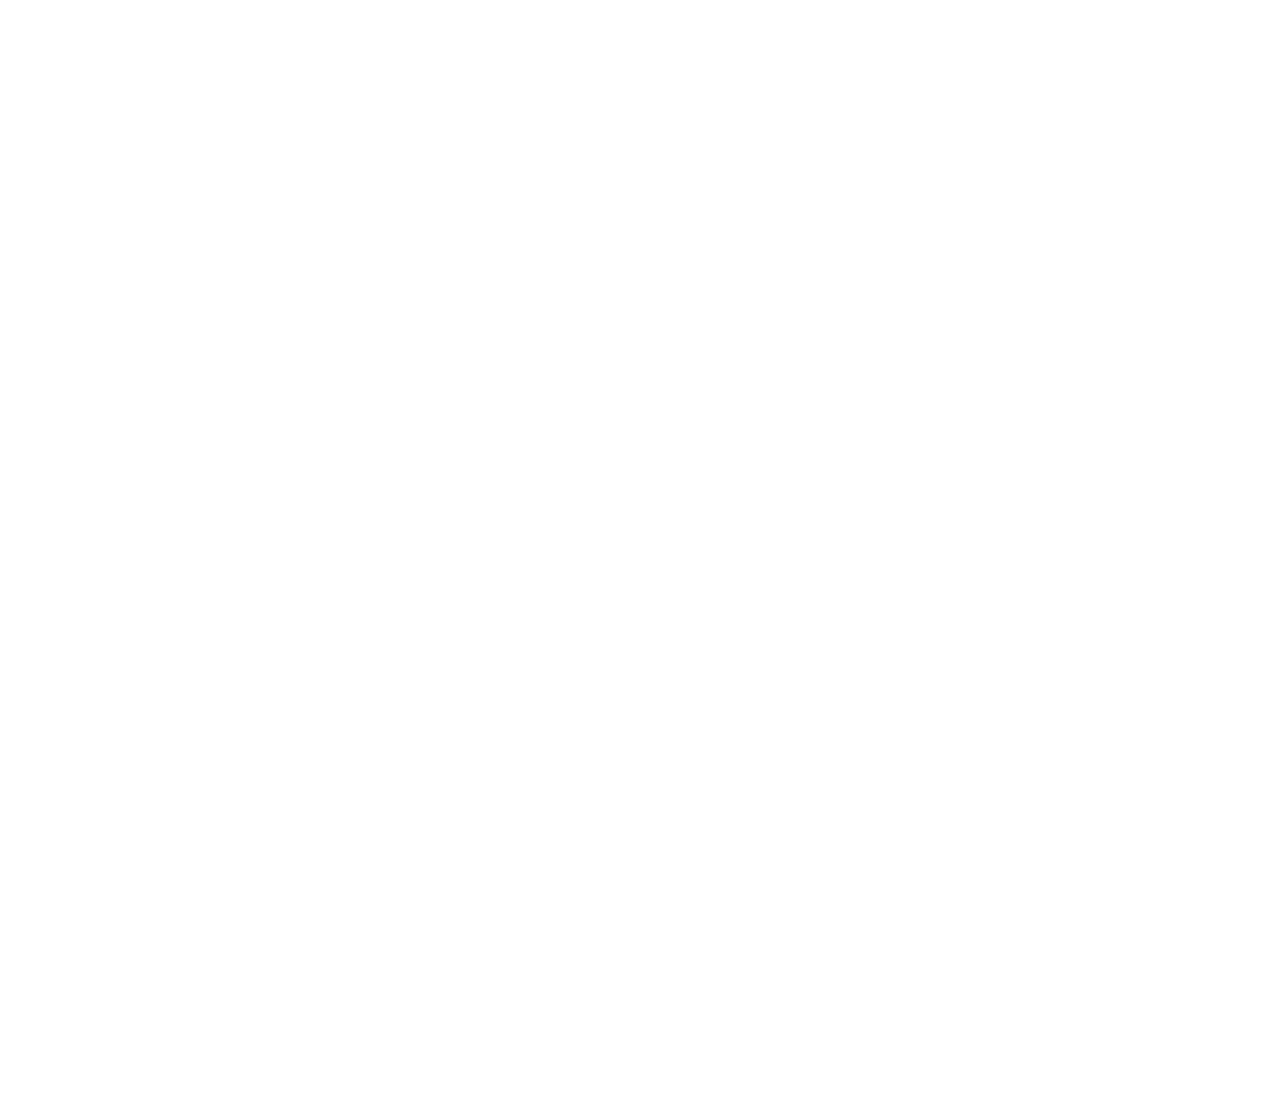
==== dashboard_beispiel.html @ e9573935 "Erste Testversion" ====
<html>
<head><meta charset="utf-8" /></head>
<body>
    <div style="height:1100px; width:100%;">                        <script>window.PlotlyConfig = {MathJaxConfig: 'local'};</script>
        <script charset="utf-8" src="https://cdn.plot.ly/plotly-3.6.0.min.js" integrity="sha256-QaOVwtVY0T02VaHrr6pnoHLCwayMJp4O5n4YyaE3rJk=" crossorigin="anonymous"></script>                <div id="58565c12-cf71-4d5b-9a7d-c095014515a6" class="plotly-graph-div" style="height:100%; width:100%;"></div>            <script>                window.PLOTLYENV=window.PLOTLYENV || {};                                if (document.getElementById("58565c12-cf71-4d5b-9a7d-c095014515a6")) {                    Plotly.newPlot(                        "58565c12-cf71-4d5b-9a7d-c095014515a6",                        [{"line":{"color":"#d62728"},"name":"Hausverbrauch","x":["2026-07-03T09:30:00+02:00","2026-07-03T09:45:00+02:00","2026-07-03T10:00:00+02:00","2026-07-03T10:15:00+02:00","2026-07-03T10:30:00+02:00","2026-07-03T10:45:00+02:00","2026-07-03T11:00:00+02:00","2026-07-03T11:15:00+02:00","2026-07-03T11:30:00+02:00","2026-07-03T11:45:00+02:00","2026-07-03T12:00:00+02:00","2026-07-03T12:15:00+02:00","2026-07-03T12:30:00+02:00","2026-07-03T12:45:00+02:00","2026-07-03T13:00:00+02:00","2026-07-03T13:15:00+02:00","2026-07-03T13:30:00+02:00","2026-07-03T13:45:00+02:00","2026-07-03T14:00:00+02:00","2026-07-03T14:15:00+02:00","2026-07-03T14:30:00+02:00","2026-07-03T14:45:00+02:00","2026-07-03T15:00:00+02:00","2026-07-03T15:15:00+02:00","2026-07-03T15:30:00+02:00","2026-07-03T15:45:00+02:00","2026-07-03T16:00:00+02:00","2026-07-03T16:15:00+02:00","2026-07-03T16:30:00+02:00","2026-07-03T16:45:00+02:00","2026-07-03T17:00:00+02:00","2026-07-03T17:15:00+02:00","2026-07-03T17:30:00+02:00","2026-07-03T17:45:00+02:00","2026-07-03T18:00:00+02:00","2026-07-03T18:15:00+02:00","2026-07-03T18:30:00+02:00","2026-07-03T18:45:00+02:00","2026-07-03T19:00:00+02:00","2026-07-03T19:15:00+02:00","2026-07-03T19:30:00+02:00","2026-07-03T19:45:00+02:00","2026-07-03T20:00:00+02:00","2026-07-03T20:15:00+02:00","2026-07-03T20:30:00+02:00","2026-07-03T20:45:00+02:00","2026-07-03T21:00:00+02:00","2026-07-03T21:15:00+02:00","2026-07-03T21:30:00+02:00","2026-07-03T21:45:00+02:00","2026-07-03T22:00:00+02:00","2026-07-03T22:15:00+02:00","2026-07-03T22:30:00+02:00","2026-07-03T22:45:00+02:00","2026-07-03T23:00:00+02:00","2026-07-03T23:15:00+02:00","2026-07-03T23:30:00+02:00","2026-07-03T23:45:00+02:00","2026-07-04T00:00:00+02:00","2026-07-04T00:15:00+02:00","2026-07-04T00:30:00+02:00","2026-07-04T00:45:00+02:00","2026-07-04T01:00:00+02:00","2026-07-04T01:15:00+02:00","2026-07-04T01:30:00+02:00","2026-07-04T01:45:00+02:00","2026-07-04T02:00:00+02:00","2026-07-04T02:15:00+02:00","2026-07-04T02:30:00+02:00","2026-07-04T02:45:00+02:00","2026-07-04T03:00:00+02:00","2026-07-04T03:15:00+02:00","2026-07-04T03:30:00+02:00","2026-07-04T03:45:00+02:00","2026-07-04T04:00:00+02:00","2026-07-04T04:15:00+02:00","2026-07-04T04:30:00+02:00","2026-07-04T04:45:00+02:00","2026-07-04T05:00:00+02:00","2026-07-04T05:15:00+02:00","2026-07-04T05:30:00+02:00","2026-07-04T05:45:00+02:00","2026-07-04T06:00:00+02:00","2026-07-04T06:15:00+02:00","2026-07-04T06:30:00+02:00","2026-07-04T06:45:00+02:00","2026-07-04T07:00:00+02:00","2026-07-04T07:15:00+02:00","2026-07-04T07:30:00+02:00","2026-07-04T07:45:00+02:00","2026-07-04T08:00:00+02:00","2026-07-04T08:15:00+02:00","2026-07-04T08:30:00+02:00","2026-07-04T08:45:00+02:00","2026-07-04T09:00:00+02:00","2026-07-04T09:15:00+02:00","2026-07-04T09:30:00+02:00","2026-07-04T09:45:00+02:00","2026-07-04T10:00:00+02:00","2026-07-04T10:15:00+02:00","2026-07-04T10:30:00+02:00","2026-07-04T10:45:00+02:00","2026-07-04T11:00:00+02:00","2026-07-04T11:15:00+02:00","2026-07-04T11:30:00+02:00","2026-07-04T11:45:00+02:00","2026-07-04T12:00:00+02:00","2026-07-04T12:15:00+02:00","2026-07-04T12:30:00+02:00","2026-07-04T12:45:00+02:00","2026-07-04T13:00:00+02:00","2026-07-04T13:15:00+02:00","2026-07-04T13:30:00+02:00","2026-07-04T13:45:00+02:00","2026-07-04T14:00:00+02:00","2026-07-04T14:15:00+02:00","2026-07-04T14:30:00+02:00","2026-07-04T14:45:00+02:00","2026-07-04T15:00:00+02:00","2026-07-04T15:15:00+02:00","2026-07-04T15:30:00+02:00","2026-07-04T15:45:00+02:00","2026-07-04T16:00:00+02:00","2026-07-04T16:15:00+02:00","2026-07-04T16:30:00+02:00","2026-07-04T16:45:00+02:00","2026-07-04T17:00:00+02:00","2026-07-04T17:15:00+02:00","2026-07-04T17:30:00+02:00","2026-07-04T17:45:00+02:00","2026-07-04T18:00:00+02:00","2026-07-04T18:15:00+02:00","2026-07-04T18:30:00+02:00","2026-07-04T18:45:00+02:00","2026-07-04T19:00:00+02:00","2026-07-04T19:15:00+02:00","2026-07-04T19:30:00+02:00","2026-07-04T19:45:00+02:00","2026-07-04T20:00:00+02:00","2026-07-04T20:15:00+02:00","2026-07-04T20:30:00+02:00","2026-07-04T20:45:00+02:00","2026-07-04T21:00:00+02:00","2026-07-04T21:15:00+02:00","2026-07-04T21:30:00+02:00","2026-07-04T21:45:00+02:00","2026-07-04T22:00:00+02:00","2026-07-04T22:15:00+02:00","2026-07-04T22:30:00+02:00","2026-07-04T22:45:00+02:00","2026-07-04T23:00:00+02:00","2026-07-04T23:15:00+02:00","2026-07-04T23:30:00+02:00","2026-07-04T23:45:00+02:00","2026-07-05T00:00:00+02:00","2026-07-05T00:15:00+02:00","2026-07-05T00:30:00+02:00","2026-07-05T00:45:00+02:00","2026-07-05T01:00:00+02:00","2026-07-05T01:15:00+02:00","2026-07-05T01:30:00+02:00","2026-07-05T01:45:00+02:00","2026-07-05T02:00:00+02:00","2026-07-05T02:15:00+02:00","2026-07-05T02:30:00+02:00","2026-07-05T02:45:00+02:00","2026-07-05T03:00:00+02:00","2026-07-05T03:15:00+02:00","2026-07-05T03:30:00+02:00","2026-07-05T03:45:00+02:00","2026-07-05T04:00:00+02:00","2026-07-05T04:15:00+02:00","2026-07-05T04:30:00+02:00","2026-07-05T04:45:00+02:00","2026-07-05T05:00:00+02:00","2026-07-05T05:15:00+02:00","2026-07-05T05:30:00+02:00","2026-07-05T05:45:00+02:00","2026-07-05T06:00:00+02:00","2026-07-05T06:15:00+02:00","2026-07-05T06:30:00+02:00","2026-07-05T06:45:00+02:00","2026-07-05T07:00:00+02:00","2026-07-05T07:15:00+02:00","2026-07-05T07:30:00+02:00","2026-07-05T07:45:00+02:00","2026-07-05T08:00:00+02:00","2026-07-05T08:15:00+02:00","2026-07-05T08:30:00+02:00","2026-07-05T08:45:00+02:00","2026-07-05T09:00:00+02:00","2026-07-05T09:15:00+02:00"],"y":{"dtype":"f8","bdata":"[base64]\u002fjxgsfED274Mrfbl5QC4PPMsE1ndAhei2cgs+dkD3sigre1R1QIy9BXdCPnRAvTQJxqv7c0D3Dh0BD4ZzQEObX3O\u002fbXNAw1nKNRoAc0CzAi7BKzBzQCCIvli3RnNAIz\u002fvnNQ3c0BjL3qMXjp6QHMNEWpUbXpAz8JGstcbekDWKm9sUBV6QEPDlnybZnpAWJjBkCZWekCf5NgHZCR6QDJoV0wqSXpAGNKZjuVlekCnYn9FdCZ6QGugOpknonpADCxRP9JsekC\u002fqAhfSWR6QKFRceMaT3pAikckd19MekAZJtxW+W96QNuvCxxeWXpAhSpnddVDekCUgBYh\u002f5d6QL3A7O55tnpAUbAZHwvqekCCThYIBFZ7QHNaINabEXxA4Xe8dHWQfUDMnXxGdHh\u002fQGKRqt1rxoBAk+GViRPEgUC\u002frRPYWAeDQPyB6ilIDIRArYP4AgG2hECDRjsTItqEQK9y5rzZ6oRA8EBVouAfhECJ8NL4cASDQNdQe89x74FAedlRryvKgEAFZoILH1h\u002fQEBNTXRuRX1AGca5jMKDfEC7eu4Vmq57QIpBn8lT93pANHltRVvLekBHu\u002fDNxyx6QH9AebUMhnpAdyKzxE2BekDtn8\[base64]\u002fiDC4NA1xjaWhzChEA+BaqUmhuGQDLIdm8VnIdAc4QcwuzBiEB5XIwVEVyJQIl+AQWedolAIXKsEdhniUDdZ7PIJruIQFFOhndSp4dAL6\u002fGgg0YhkAgRPPoZX6EQJZjaes2FoNAmATP5\u002faFgUCYyVCC42aAQPwMIbyqnn5AZKI\u002f+bYxfUAOClhkWKN8QLb5FSFoPntAD94TjFUoe0Ab0iFB18Z6QCXpLmUVo3pAEQTuwy90ekD7HDGHsy16QPbHQ1zzYXpAbi+cyw5YekDFza5rd0d6QPMaFOaiX3pAZaeVOxgRekC566btxwx6QEBljPJZR3pA0YR\[base64]\u002fQN1aYprOuYBAYsNTv2jQgUAl87KvA\u002f2CQGI6Zc7JD4RAkPvy0pK4hECfZe3WteGEQM\u002fYwiZV6IRAbtUhTEsThEAikhCaIQaDQIQnQqDF9YFAWB2wPnm7gEAc9XUwPyt\u002fQLZs4QLAXn1A"},"type":"scatter","xaxis":"x","yaxis":"y"},{"fill":"tozeroy","line":{"color":"#ff7f0e"},"name":"PV-Erzeugung","x":["2026-07-03T09:30:00+02:00","2026-07-03T09:45:00+02:00","2026-07-03T10:00:00+02:00","2026-07-03T10:15:00+02:00","2026-07-03T10:30:00+02:00","2026-07-03T10:45:00+02:00","2026-07-03T11:00:00+02:00","2026-07-03T11:15:00+02:00","2026-07-03T11:30:00+02:00","2026-07-03T11:45:00+02:00","2026-07-03T12:00:00+02:00","2026-07-03T12:15:00+02:00","2026-07-03T12:30:00+02:00","2026-07-03T12:45:00+02:00","2026-07-03T13:00:00+02:00","2026-07-03T13:15:00+02:00","2026-07-03T13:30:00+02:00","2026-07-03T13:45:00+02:00","2026-07-03T14:00:00+02:00","2026-07-03T14:15:00+02:00","2026-07-03T14:30:00+02:00","2026-07-03T14:45:00+02:00","2026-07-03T15:00:00+02:00","2026-07-03T15:15:00+02:00","2026-07-03T15:30:00+02:00","2026-07-03T15:45:00+02:00","2026-07-03T16:00:00+02:00","2026-07-03T16:15:00+02:00","2026-07-03T16:30:00+02:00","2026-07-03T16:45:00+02:00","2026-07-03T17:00:00+02:00","2026-07-03T17:15:00+02:00","2026-07-03T17:30:00+02:00","2026-07-03T17:45:00+02:00","2026-07-03T18:00:00+02:00","2026-07-03T18:15:00+02:00","2026-07-03T18:30:00+02:00","2026-07-03T18:45:00+02:00","2026-07-03T19:00:00+02:00","2026-07-03T19:15:00+02:00","2026-07-03T19:30:00+02:00","2026-07-03T19:45:00+02:00","2026-07-03T20:00:00+02:00","2026-07-03T20:15:00+02:00","2026-07-03T20:30:00+02:00","2026-07-03T20:45:00+02:00","2026-07-03T21:00:00+02:00","2026-07-03T21:15:00+02:00","2026-07-03T21:30:00+02:00","2026-07-03T21:45:00+02:00","2026-07-03T22:00:00+02:00","2026-07-03T22:15:00+02:00","2026-07-03T22:30:00+02:00","2026-07-03T22:45:00+02:00","2026-07-03T23:00:00+02:00","2026-07-03T23:15:00+02:00","2026-07-03T23:30:00+02:00","2026-07-03T23:45:00+02:00","2026-07-04T00:00:00+02:00","2026-07-04T00:15:00+02:00","2026-07-04T00:30:00+02:00","2026-07-04T00:45:00+02:00","2026-07-04T01:00:00+02:00","2026-07-04T01:15:00+02:00","2026-07-04T01:30:00+02:00","2026-07-04T01:45:00+02:00","2026-07-04T02:00:00+02:00","2026-07-04T02:15:00+02:00","2026-07-04T02:30:00+02:00","2026-07-04T02:45:00+02:00","2026-07-04T03:00:00+02:00","2026-07-04T03:15:00+02:00","2026-07-04T03:30:00+02:00","2026-07-04T03:45:00+02:00","2026-07-04T04:00:00+02:00","2026-07-04T04:15:00+02:00","2026-07-04T04:30:00+02:00","2026-07-04T04:45:00+02:00","2026-07-04T05:00:00+02:00","2026-07-04T05:15:00+02:00","2026-07-04T05:30:00+02:00","2026-07-04T05:45:00+02:00","2026-07-04T06:00:00+02:00","2026-07-04T06:15:00+02:00","2026-07-04T06:30:00+02:00","2026-07-04T06:45:00+02:00","2026-07-04T07:00:00+02:00","2026-07-04T07:15:00+02:00","2026-07-04T07:30:00+02:00","2026-07-04T07:45:00+02:00","2026-07-04T08:00:00+02:00","2026-07-04T08:15:00+02:00","2026-07-04T08:30:00+02:00","2026-07-04T08:45:00+02:00","2026-07-04T09:00:00+02:00","2026-07-04T09:15:00+02:00","2026-07-04T09:30:00+02:00","2026-07-04T09:45:00+02:00","2026-07-04T10:00:00+02:00","2026-07-04T10:15:00+02:00","2026-07-04T10:30:00+02:00","2026-07-04T10:45:00+02:00","2026-07-04T11:00:00+02:00","2026-07-04T11:15:00+02:00","2026-07-04T11:30:00+02:00","2026-07-04T11:45:00+02:00","2026-07-04T12:00:00+02:00","2026-07-04T12:15:00+02:00","2026-07-04T12:30:00+02:00","2026-07-04T12:45:00+02:00","2026-07-04T13:00:00+02:00","2026-07-04T13:15:00+02:00","2026-07-04T13:30:00+02:00","2026-07-04T13:45:00+02:00","2026-07-04T14:00:00+02:00","2026-07-04T14:15:00+02:00","2026-07-04T14:30:00+02:00","2026-07-04T14:45:00+02:00","2026-07-04T15:00:00+02:00","2026-07-04T15:15:00+02:00","2026-07-04T15:30:00+02:00","2026-07-04T15:45:00+02:00","2026-07-04T16:00:00+02:00","2026-07-04T16:15:00+02:00","2026-07-04T16:30:00+02:00","2026-07-04T16:45:00+02:00","2026-07-04T17:00:00+02:00","2026-07-04T17:15:00+02:00","2026-07-04T17:30:00+02:00","2026-07-04T17:45:00+02:00","2026-07-04T18:00:00+02:00","2026-07-04T18:15:00+02:00","2026-07-04T18:30:00+02:00","2026-07-04T18:45:00+02:00","2026-07-04T19:00:00+02:00","2026-07-04T19:15:00+02:00","2026-07-04T19:30:00+02:00","2026-07-04T19:45:00+02:00","2026-07-04T20:00:00+02:00","2026-07-04T20:15:00+02:00","2026-07-04T20:30:00+02:00","2026-07-04T20:45:00+02:00","2026-07-04T21:00:00+02:00","2026-07-04T21:15:00+02:00","2026-07-04T21:30:00+02:00","2026-07-04T21:45:00+02:00","2026-07-04T22:00:00+02:00","2026-07-04T22:15:00+02:00","2026-07-04T22:30:00+02:00","2026-07-04T22:45:00+02:00","2026-07-04T23:00:00+02:00","2026-07-04T23:15:00+02:00","2026-07-04T23:30:00+02:00","2026-07-04T23:45:00+02:00","2026-07-05T00:00:00+02:00","2026-07-05T00:15:00+02:00","2026-07-05T00:30:00+02:00","2026-07-05T00:45:00+02:00","2026-07-05T01:00:00+02:00","2026-07-05T01:15:00+02:00","2026-07-05T01:30:00+02:00","2026-07-05T01:45:00+02:00","2026-07-05T02:00:00+02:00","2026-07-05T02:15:00+02:00","2026-07-05T02:30:00+02:00","2026-07-05T02:45:00+02:00","2026-07-05T03:00:00+02:00","2026-07-05T03:15:00+02:00","2026-07-05T03:30:00+02:00","2026-07-05T03:45:00+02:00","2026-07-05T04:00:00+02:00","2026-07-05T04:15:00+02:00","2026-07-05T04:30:00+02:00","2026-07-05T04:45:00+02:00","2026-07-05T05:00:00+02:00","2026-07-05T05:15:00+02:00","2026-07-05T05:30:00+02:00","2026-07-05T05:45:00+02:00","2026-07-05T06:00:00+02:00","2026-07-05T06:15:00+02:00","2026-07-05T06:30:00+02:00","2026-07-05T06:45:00+02:00","2026-07-05T07:00:00+02:00","2026-07-05T07:15:00+02:00","2026-07-05T07:30:00+02:00","2026-07-05T07:45:00+02:00","2026-07-05T08:00:00+02:00","2026-07-05T08:15:00+02:00","2026-07-05T08:30:00+02:00","2026-07-05T08:45:00+02:00","2026-07-05T09:00:00+02:00","2026-07-05T09:15:00+02:00"],"y":{"dtype":"f8","bdata":"XqB5B\u002fxWiECPWNtMWx+QQPcxNrQf65RAYuL0VdyUmkAjgSyaZIqgQEeHbbwiKaRAQ0rBYwERqED2I6Lx8SKsQOqPDFW8G7BAzx+W3WEQskAkQe\u002ft49azQFSqQuoPV7VAdQ6RASN7tkB\u002fpnML0zG3QAAAAAAAcLdAf6ZzC9Mxt0B1DpEBI3u2QFSqQuoPV7VAJEHv7ePWs0DPH5bdYRCyQOqPDFW8G7BA9iOi8fEirEBDSsFjARGoQEeHbbwiKaRAI4EsmmSKoEBi4vRV3JSaQPcxNrQf65RAj1jbTFsfkEBeoHkH\u002fFaIQPNwpo1r\u002foFAz60YTGkOekALR9OnB3pyQMFyhfPgqWlAFG69p510YUBKk\u002f7SekFXQGwDi7I1WE5AiB6GKI9jQ0B5xnhiO0Q4QMUMJAi6vi1AWVsvcbTaIUCRkv0g9f0UQGW1mywaLAhAlFltnqxC+z+nmj\u002fe+hvuPyOz3WP8SOA\u002fnCcdGL9A0T+R\u002f1J5webBP\u002fIsTof3MLI\u002f2brQ9s4aoj+nvaKFpqWRP63aIBWq2IA\u002ffpLjTTGAbz+ArTLhHNhcP1JOeTn73Uk\u002flpzEdBK4Nj\u002fCx4JB7IojPyKGqY+7dhA\u002fV\u002fRjZgUr+z60KCFfaiouPrSTFBviDEY+kopsyl+SXz57TaUN5SJ2PpiBzhPCZo4++QuyGSBypD5Eg4S2Cu+6Pp2e7jbeX9E+4FlLQyr05T5X9GNmBSv7PiKGqY+7dhA\u002fwseCQeyKIz+WnMR0Erg2P1JOeTn73Uk\u002fgK0y4RzYXD9+kuNNMYBvP63aIBWq2IA\u002fp72ihaalkT\u002fZutD2zhqiP\u002fIsTof3MLI\u002fkf9SecHmwT+cJx0Yv0DRPyOz3WP8SOA\u002fp5o\u002f3vob7j+UWW2erEL7P2W1mywaLAhAkZL9IPX9FEBZWy9xtNohQMUMJAi6vi1AecZ4YjtEOECIHoYoj2NDQGwDi7I1WE5ASpP+0npBV0AUbr2nnXRhQMFyhfPgqWlAC0fTpwd6ckDPrRhMaQ56QPNwpo1r\u002foFAXqB5B\u002fxWiECPWNtMWx+QQPcxNrQf65RAYuL0VdyUmkAjgSyaZIqgQEeHbbwiKaRAQ0rBYwERqED2I6Lx8SKsQOqPDFW8G7BAzx+W3WEQskAkQe\u002ft49azQFSqQuoPV7VAdQ6RASN7tkB\u002fpnML0zG3QAAAAAAAcLdAf6ZzC9Mxt0B1DpEBI3u2QFSqQuoPV7VAJEHv7ePWs0DPH5bdYRCyQOqPDFW8G7BA9iOi8fEirEBDSsFjARGoQEeHbbwiKaRAI4EsmmSKoEBi4vRV3JSaQPcxNrQf65RAj1jbTFsfkEBeoHkH\u002fFaIQPNwpo1r\u002foFAz60YTGkOekALR9OnB3pyQMFyhfPgqWlAFG69p510YUBKk\u002f7SekFXQGwDi7I1WE5AiB6GKI9jQ0B5xnhiO0Q4QMUMJAi6vi1AWVsvcbTaIUCRkv0g9f0UQGW1mywaLAhAlFltnqxC+z+nmj\u002fe+hvuPyOz3WP8SOA\u002fnCcdGL9A0T+R\u002f1J5webBP\u002fIsTof3MLI\u002f2brQ9s4aoj+nvaKFpqWRP63aIBWq2IA\u002ffpLjTTGAbz+ArTLhHNhcP1JOeTn73Uk\u002flpzEdBK4Nj\u002fCx4JB7IojPyKGqY+7dhA\u002fV\u002fRjZgUr+z60KCFfaiouPrSTFBviDEY+kopsyl+SXz57TaUN5SJ2PpiBzhPCZo4++QuyGSBypD5Eg4S2Cu+6Pp2e7jbeX9E+4FlLQyr05T5X9GNmBSv7PiKGqY+7dhA\u002fwseCQeyKIz+WnMR0Erg2P1JOeTn73Uk\u002fgK0y4RzYXD9+kuNNMYBvP63aIBWq2IA\u002fp72ihaalkT\u002fZutD2zhqiP\u002fIsTof3MLI\u002fkf9SecHmwT+cJx0Yv0DRPyOz3WP8SOA\u002fp5o\u002f3vob7j+UWW2erEL7P2W1mywaLAhAkZL9IPX9FEBZWy9xtNohQMUMJAi6vi1AecZ4YjtEOECIHoYoj2NDQGwDi7I1WE5ASpP+0npBV0AUbr2nnXRhQMFyhfPgqWlAC0fTpwd6ckDPrRhMaQ56QPNwpo1r\u002foFA"},"type":"scatter","xaxis":"x","yaxis":"y"},{"line":{"color":"#1f77b4"},"name":"Netzbezug","x":["2026-07-03T09:30:00+02:00","2026-07-03T09:45:00+02:00","2026-07-03T10:00:00+02:00","2026-07-03T10:15:00+02:00","2026-07-03T10:30:00+02:00","2026-07-03T10:45:00+02:00","2026-07-03T11:00:00+02:00","2026-07-03T11:15:00+02:00","2026-07-03T11:30:00+02:00","2026-07-03T11:45:00+02:00","2026-07-03T12:00:00+02:00","2026-07-03T12:15:00+02:00","2026-07-03T12:30:00+02:00","2026-07-03T12:45:00+02:00","2026-07-03T13:00:00+02:00","2026-07-03T13:15:00+02:00","2026-07-03T13:30:00+02:00","2026-07-03T13:45:00+02:00","2026-07-03T14:00:00+02:00","2026-07-03T14:15:00+02:00","2026-07-03T14:30:00+02:00","2026-07-03T14:45:00+02:00","2026-07-03T15:00:00+02:00","2026-07-03T15:15:00+02:00","2026-07-03T15:30:00+02:00","2026-07-03T15:45:00+02:00","2026-07-03T16:00:00+02:00","2026-07-03T16:15:00+02:00","2026-07-03T16:30:00+02:00","2026-07-03T16:45:00+02:00","2026-07-03T17:00:00+02:00","2026-07-03T17:15:00+02:00","2026-07-03T17:30:00+02:00","2026-07-03T17:45:00+02:00","2026-07-03T18:00:00+02:00","2026-07-03T18:15:00+02:00","2026-07-03T18:30:00+02:00","2026-07-03T18:45:00+02:00","2026-07-03T19:00:00+02:00","2026-07-03T19:15:00+02:00","2026-07-03T19:30:00+02:00","2026-07-03T19:45:00+02:00","2026-07-03T20:00:00+02:00","2026-07-03T20:15:00+02:00","2026-07-03T20:30:00+02:00","2026-07-03T20:45:00+02:00","2026-07-03T21:00:00+02:00","2026-07-03T21:15:00+02:00","2026-07-03T21:30:00+02:00","2026-07-03T21:45:00+02:00","2026-07-03T22:00:00+02:00","2026-07-03T22:15:00+02:00","2026-07-03T22:30:00+02:00","2026-07-03T22:45:00+02:00","2026-07-03T23:00:00+02:00","2026-07-03T23:15:00+02:00","2026-07-03T23:30:00+02:00","2026-07-03T23:45:00+02:00","2026-07-04T00:00:00+02:00","2026-07-04T00:15:00+02:00","2026-07-04T00:30:00+02:00","2026-07-04T00:45:00+02:00","2026-07-04T01:00:00+02:00","2026-07-04T01:15:00+02:00","2026-07-04T01:30:00+02:00","2026-07-04T01:45:00+02:00","2026-07-04T02:00:00+02:00","2026-07-04T02:15:00+02:00","2026-07-04T02:30:00+02:00","2026-07-04T02:45:00+02:00","2026-07-04T03:00:00+02:00","2026-07-04T03:15:00+02:00","2026-07-04T03:30:00+02:00","2026-07-04T03:45:00+02:00","2026-07-04T04:00:00+02:00","2026-07-04T04:15:00+02:00","2026-07-04T04:30:00+02:00","2026-07-04T04:45:00+02:00","2026-07-04T05:00:00+02:00","2026-07-04T05:15:00+02:00","2026-07-04T05:30:00+02:00","2026-07-04T05:45:00+02:00","2026-07-04T06:00:00+02:00","2026-07-04T06:15:00+02:00","2026-07-04T06:30:00+02:00","2026-07-04T06:45:00+02:00","2026-07-04T07:00:00+02:00","2026-07-04T07:15:00+02:00","2026-07-04T07:30:00+02:00","2026-07-04T07:45:00+02:00","2026-07-04T08:00:00+02:00","2026-07-04T08:15:00+02:00","2026-07-04T08:30:00+02:00","2026-07-04T08:45:00+02:00","2026-07-04T09:00:00+02:00","2026-07-04T09:15:00+02:00","2026-07-04T09:30:00+02:00","2026-07-04T09:45:00+02:00","2026-07-04T10:00:00+02:00","2026-07-04T10:15:00+02:00","2026-07-04T10:30:00+02:00","2026-07-04T10:45:00+02:00","2026-07-04T11:00:00+02:00","2026-07-04T11:15:00+02:00","2026-07-04T11:30:00+02:00","2026-07-04T11:45:00+02:00","2026-07-04T12:00:00+02:00","2026-07-04T12:15:00+02:00","2026-07-04T12:30:00+02:00","2026-07-04T12:45:00+02:00","2026-07-04T13:00:00+02:00","2026-07-04T13:15:00+02:00","2026-07-04T13:30:00+02:00","2026-07-04T13:45:00+02:00","2026-07-04T14:00:00+02:00","2026-07-04T14:15:00+02:00","2026-07-04T14:30:00+02:00","2026-07-04T14:45:00+02:00","2026-07-04T15:00:00+02:00","2026-07-04T15:15:00+02:00","2026-07-04T15:30:00+02:00","2026-07-04T15:45:00+02:00","2026-07-04T16:00:00+02:00","2026-07-04T16:15:00+02:00","2026-07-04T16:30:00+02:00","2026-07-04T16:45:00+02:00","2026-07-04T17:00:00+02:00","2026-07-04T17:15:00+02:00","2026-07-04T17:30:00+02:00","2026-07-04T17:45:00+02:00","2026-07-04T18:00:00+02:00","2026-07-04T18:15:00+02:00","2026-07-04T18:30:00+02:00","2026-07-04T18:45:00+02:00","2026-07-04T19:00:00+02:00","2026-07-04T19:15:00+02:00","2026-07-04T19:30:00+02:00","2026-07-04T19:45:00+02:00","2026-07-04T20:00:00+02:00","2026-07-04T20:15:00+02:00","2026-07-04T20:30:00+02:00","2026-07-04T20:45:00+02:00","2026-07-04T21:00:00+02:00","2026-07-04T21:15:00+02:00","2026-07-04T21:30:00+02:00","2026-07-04T21:45:00+02:00","2026-07-04T22:00:00+02:00","2026-07-04T22:15:00+02:00","2026-07-04T22:30:00+02:00","2026-07-04T22:45:00+02:00","2026-07-04T23:00:00+02:00","2026-07-04T23:15:00+02:00","2026-07-04T23:30:00+02:00","2026-07-04T23:45:00+02:00","2026-07-05T00:00:00+02:00","2026-07-05T00:15:00+02:00","2026-07-05T00:30:00+02:00","2026-07-05T00:45:00+02:00","2026-07-05T01:00:00+02:00","2026-07-05T01:15:00+02:00","2026-07-05T01:30:00+02:00","2026-07-05T01:45:00+02:00","2026-07-05T02:00:00+02:00","2026-07-05T02:15:00+02:00","2026-07-05T02:30:00+02:00","2026-07-05T02:45:00+02:00","2026-07-05T03:00:00+02:00","2026-07-05T03:15:00+02:00","2026-07-05T03:30:00+02:00","2026-07-05T03:45:00+02:00","2026-07-05T04:00:00+02:00","2026-07-05T04:15:00+02:00","2026-07-05T04:30:00+02:00","2026-07-05T04:45:00+02:00","2026-07-05T05:00:00+02:00","2026-07-05T05:15:00+02:00","2026-07-05T05:30:00+02:00","2026-07-05T05:45:00+02:00","2026-07-05T06:00:00+02:00","2026-07-05T06:15:00+02:00","2026-07-05T06:30:00+02:00","2026-07-05T06:45:00+02:00","2026-07-05T07:00:00+02:00","2026-07-05T07:15:00+02:00","2026-07-05T07:30:00+02:00","2026-07-05T07:45:00+02:00","2026-07-05T08:00:00+02:00","2026-07-05T08:15:00+02:00","2026-07-05T08:30:00+02:00","2026-07-05T08:45:00+02:00","2026-07-05T09:00:00+02:00","2026-07-05T09:15:00+02:00"],"y":{"dtype":"f8","bdata":"[base64]\u002fQJqZmZmZoYBAZmZmZmamgUCamZmZmbWCQM3MzMzMmINAZmZmZmb2g0AAAAAAAAAAAAAAAAAAAAAAAAAAAAAAAAAAAAAAAAAAAAAAAAAAAAAAAAAAAAAAAAAAAAAAAAAAAAAAAAAAAAAA"},"type":"scatter","xaxis":"x","yaxis":"y"},{"line":{"color":"#2ca02c"},"name":"Einspeisung","x":["2026-07-03T09:30:00+02:00","2026-07-03T09:45:00+02:00","2026-07-03T10:00:00+02:00","2026-07-03T10:15:00+02:00","2026-07-03T10:30:00+02:00","2026-07-03T10:45:00+02:00","2026-07-03T11:00:00+02:00","2026-07-03T11:15:00+02:00","2026-07-03T11:30:00+02:00","2026-07-03T11:45:00+02:00","2026-07-03T12:00:00+02:00","2026-07-03T12:15:00+02:00","2026-07-03T12:30:00+02:00","2026-07-03T12:45:00+02:00","2026-07-03T13:00:00+02:00","2026-07-03T13:15:00+02:00","2026-07-03T13:30:00+02:00","2026-07-03T13:45:00+02:00","2026-07-03T14:00:00+02:00","2026-07-03T14:15:00+02:00","2026-07-03T14:30:00+02:00","2026-07-03T14:45:00+02:00","2026-07-03T15:00:00+02:00","2026-07-03T15:15:00+02:00","2026-07-03T15:30:00+02:00","2026-07-03T15:45:00+02:00","2026-07-03T16:00:00+02:00","2026-07-03T16:15:00+02:00","2026-07-03T16:30:00+02:00","2026-07-03T16:45:00+02:00","2026-07-03T17:00:00+02:00","2026-07-03T17:15:00+02:00","2026-07-03T17:30:00+02:00","2026-07-03T17:45:00+02:00","2026-07-03T18:00:00+02:00","2026-07-03T18:15:00+02:00","2026-07-03T18:30:00+02:00","2026-07-03T18:45:00+02:00","2026-07-03T19:00:00+02:00","2026-07-03T19:15:00+02:00","2026-07-03T19:30:00+02:00","2026-07-03T19:45:00+02:00","2026-07-03T20:00:00+02:00","2026-07-03T20:15:00+02:00","2026-07-03T20:30:00+02:00","2026-07-03T20:45:00+02:00","2026-07-03T21:00:00+02:00","2026-07-03T21:15:00+02:00","2026-07-03T21:30:00+02:00","2026-07-03T21:45:00+02:00","2026-07-03T22:00:00+02:00","2026-07-03T22:15:00+02:00","2026-07-03T22:30:00+02:00","2026-07-03T22:45:00+02:00","2026-07-03T23:00:00+02:00","2026-07-03T23:15:00+02:00","2026-07-03T23:30:00+02:00","2026-07-03T23:45:00+02:00","2026-07-04T00:00:00+02:00","2026-07-04T00:15:00+02:00","2026-07-04T00:30:00+02:00","2026-07-04T00:45:00+02:00","2026-07-04T01:00:00+02:00","2026-07-04T01:15:00+02:00","2026-07-04T01:30:00+02:00","2026-07-04T01:45:00+02:00","2026-07-04T02:00:00+02:00","2026-07-04T02:15:00+02:00","2026-07-04T02:30:00+02:00","2026-07-04T02:45:00+02:00","2026-07-04T03:00:00+02:00","2026-07-04T03:15:00+02:00","2026-07-04T03:30:00+02:00","2026-07-04T03:45:00+02:00","2026-07-04T04:00:00+02:00","2026-07-04T04:15:00+02:00","2026-07-04T04:30:00+02:00","2026-07-04T04:45:00+02:00","2026-07-04T05:00:00+02:00","2026-07-04T05:15:00+02:00","2026-07-04T05:30:00+02:00","2026-07-04T05:45:00+02:00","2026-07-04T06:00:00+02:00","2026-07-04T06:15:00+02:00","2026-07-04T06:30:00+02:00","2026-07-04T06:45:00+02:00","2026-07-04T07:00:00+02:00","2026-07-04T07:15:00+02:00","2026-07-04T07:30:00+02:00","2026-07-04T07:45:00+02:00","2026-07-04T08:00:00+02:00","2026-07-04T08:15:00+02:00","2026-07-04T08:30:00+02:00","2026-07-04T08:45:00+02:00","2026-07-04T09:00:00+02:00","2026-07-04T09:15:00+02:00","2026-07-04T09:30:00+02:00","2026-07-04T09:45:00+02:00","2026-07-04T10:00:00+02:00","2026-07-04T10:15:00+02:00","2026-07-04T10:30:00+02:00","2026-07-04T10:45:00+02:00","2026-07-04T11:00:00+02:00","2026-07-04T11:15:00+02:00","2026-07-04T11:30:00+02:00","2026-07-04T11:45:00+02:00","2026-07-04T12:00:00+02:00","2026-07-04T12:15:00+02:00","2026-07-04T12:30:00+02:00","2026-07-04T12:45:00+02:00","2026-07-04T13:00:00+02:00","2026-07-04T13:15:00+02:00","2026-07-04T13:30:00+02:00","2026-07-04T13:45:00+02:00","2026-07-04T14:00:00+02:00","2026-07-04T14:15:00+02:00","2026-07-04T14:30:00+02:00","2026-07-04T14:45:00+02:00","2026-07-04T15:00:00+02:00","2026-07-04T15:15:00+02:00","2026-07-04T15:30:00+02:00","2026-07-04T15:45:00+02:00","2026-07-04T16:00:00+02:00","2026-07-04T16:15:00+02:00","2026-07-04T16:30:00+02:00","2026-07-04T16:45:00+02:00","2026-07-04T17:00:00+02:00","2026-07-04T17:15:00+02:00","2026-07-04T17:30:00+02:00","2026-07-04T17:45:00+02:00","2026-07-04T18:00:00+02:00","2026-07-04T18:15:00+02:00","2026-07-04T18:30:00+02:00","2026-07-04T18:45:00+02:00","2026-07-04T19:00:00+02:00","2026-07-04T19:15:00+02:00","2026-07-04T19:30:00+02:00","2026-07-04T19:45:00+02:00","2026-07-04T20:00:00+02:00","2026-07-04T20:15:00+02:00","2026-07-04T20:30:00+02:00","2026-07-04T20:45:00+02:00","2026-07-04T21:00:00+02:00","2026-07-04T21:15:00+02:00","2026-07-04T21:30:00+02:00","2026-07-04T21:45:00+02:00","2026-07-04T22:00:00+02:00","2026-07-04T22:15:00+02:00","2026-07-04T22:30:00+02:00","2026-07-04T22:45:00+02:00","2026-07-04T23:00:00+02:00","2026-07-04T23:15:00+02:00","2026-07-04T23:30:00+02:00","2026-07-04T23:45:00+02:00","2026-07-05T00:00:00+02:00","2026-07-05T00:15:00+02:00","2026-07-05T00:30:00+02:00","2026-07-05T00:45:00+02:00","2026-07-05T01:00:00+02:00","2026-07-05T01:15:00+02:00","2026-07-05T01:30:00+02:00","2026-07-05T01:45:00+02:00","2026-07-05T02:00:00+02:00","2026-07-05T02:15:00+02:00","2026-07-05T02:30:00+02:00","2026-07-05T02:45:00+02:00","2026-07-05T03:00:00+02:00","2026-07-05T03:15:00+02:00","2026-07-05T03:30:00+02:00","2026-07-05T03:45:00+02:00","2026-07-05T04:00:00+02:00","2026-07-05T04:15:00+02:00","2026-07-05T04:30:00+02:00","2026-07-05T04:45:00+02:00","2026-07-05T05:00:00+02:00","2026-07-05T05:15:00+02:00","2026-07-05T05:30:00+02:00","2026-07-05T05:45:00+02:00","2026-07-05T06:00:00+02:00","2026-07-05T06:15:00+02:00","2026-07-05T06:30:00+02:00","2026-07-05T06:45:00+02:00","2026-07-05T07:00:00+02:00","2026-07-05T07:15:00+02:00","2026-07-05T07:30:00+02:00","2026-07-05T07:45:00+02:00","2026-07-05T08:00:00+02:00","2026-07-05T08:15:00+02:00","2026-07-05T08:30:00+02:00","2026-07-05T08:45:00+02:00","2026-07-05T09:00:00+02:00","2026-07-05T09:15:00+02:00"],"y":{"dtype":"f8","bdata":"[base64]"},"type":"scatter","xaxis":"x","yaxis":"y"},{"marker":{"color":"#2ca02c"},"name":"Akku DC-Laden","x":["2026-07-03T09:30:00+02:00","2026-07-03T09:45:00+02:00","2026-07-03T10:00:00+02:00","2026-07-03T10:15:00+02:00","2026-07-03T10:30:00+02:00","2026-07-03T10:45:00+02:00","2026-07-03T11:00:00+02:00","2026-07-03T11:15:00+02:00","2026-07-03T11:30:00+02:00","2026-07-03T11:45:00+02:00","2026-07-03T12:00:00+02:00","2026-07-03T12:15:00+02:00","2026-07-03T12:30:00+02:00","2026-07-03T12:45:00+02:00","2026-07-03T13:00:00+02:00","2026-07-03T13:15:00+02:00","2026-07-03T13:30:00+02:00","2026-07-03T13:45:00+02:00","2026-07-03T14:00:00+02:00","2026-07-03T14:15:00+02:00","2026-07-03T14:30:00+02:00","2026-07-03T14:45:00+02:00","2026-07-03T15:00:00+02:00","2026-07-03T15:15:00+02:00","2026-07-03T15:30:00+02:00","2026-07-03T15:45:00+02:00","2026-07-03T16:00:00+02:00","2026-07-03T16:15:00+02:00","2026-07-03T16:30:00+02:00","2026-07-03T16:45:00+02:00","2026-07-03T17:00:00+02:00","2026-07-03T17:15:00+02:00","2026-07-03T17:30:00+02:00","2026-07-03T17:45:00+02:00","2026-07-03T18:00:00+02:00","2026-07-03T18:15:00+02:00","2026-07-03T18:30:00+02:00","2026-07-03T18:45:00+02:00","2026-07-03T19:00:00+02:00","2026-07-03T19:15:00+02:00","2026-07-03T19:30:00+02:00","2026-07-03T19:45:00+02:00","2026-07-03T20:00:00+02:00","2026-07-03T20:15:00+02:00","2026-07-03T20:30:00+02:00","2026-07-03T20:45:00+02:00","2026-07-03T21:00:00+02:00","2026-07-03T21:15:00+02:00","2026-07-03T21:30:00+02:00","2026-07-03T21:45:00+02:00","2026-07-03T22:00:00+02:00","2026-07-03T22:15:00+02:00","2026-07-03T22:30:00+02:00","2026-07-03T22:45:00+02:00","2026-07-03T23:00:00+02:00","2026-07-03T23:15:00+02:00","2026-07-03T23:30:00+02:00","2026-07-03T23:45:00+02:00","2026-07-04T00:00:00+02:00","2026-07-04T00:15:00+02:00","2026-07-04T00:30:00+02:00","2026-07-04T00:45:00+02:00","2026-07-04T01:00:00+02:00","2026-07-04T01:15:00+02:00","2026-07-04T01:30:00+02:00","2026-07-04T01:45:00+02:00","2026-07-04T02:00:00+02:00","2026-07-04T02:15:00+02:00","2026-07-04T02:30:00+02:00","2026-07-04T02:45:00+02:00","2026-07-04T03:00:00+02:00","2026-07-04T03:15:00+02:00","2026-07-04T03:30:00+02:00","2026-07-04T03:45:00+02:00","2026-07-04T04:00:00+02:00","2026-07-04T04:15:00+02:00","2026-07-04T04:30:00+02:00","2026-07-04T04:45:00+02:00","2026-07-04T05:00:00+02:00","2026-07-04T05:15:00+02:00","2026-07-04T05:30:00+02:00","2026-07-04T05:45:00+02:00","2026-07-04T06:00:00+02:00","2026-07-04T06:15:00+02:00","2026-07-04T06:30:00+02:00","2026-07-04T06:45:00+02:00","2026-07-04T07:00:00+02:00","2026-07-04T07:15:00+02:00","2026-07-04T07:30:00+02:00","2026-07-04T07:45:00+02:00","2026-07-04T08:00:00+02:00","2026-07-04T08:15:00+02:00","2026-07-04T08:30:00+02:00","2026-07-04T08:45:00+02:00","2026-07-04T09:00:00+02:00","2026-07-04T09:15:00+02:00","2026-07-04T09:30:00+02:00","2026-07-04T09:45:00+02:00","2026-07-04T10:00:00+02:00","2026-07-04T10:15:00+02:00","2026-07-04T10:30:00+02:00","2026-07-04T10:45:00+02:00","2026-07-04T11:00:00+02:00","2026-07-04T11:15:00+02:00","2026-07-04T11:30:00+02:00","2026-07-04T11:45:00+02:00","2026-07-04T12:00:00+02:00","2026-07-04T12:15:00+02:00","2026-07-04T12:30:00+02:00","2026-07-04T12:45:00+02:00","2026-07-04T13:00:00+02:00","2026-07-04T13:15:00+02:00","2026-07-04T13:30:00+02:00","2026-07-04T13:45:00+02:00","2026-07-04T14:00:00+02:00","2026-07-04T14:15:00+02:00","2026-07-04T14:30:00+02:00","2026-07-04T14:45:00+02:00","2026-07-04T15:00:00+02:00","2026-07-04T15:15:00+02:00","2026-07-04T15:30:00+02:00","2026-07-04T15:45:00+02:00","2026-07-04T16:00:00+02:00","2026-07-04T16:15:00+02:00","2026-07-04T16:30:00+02:00","2026-07-04T16:45:00+02:00","2026-07-04T17:00:00+02:00","2026-07-04T17:15:00+02:00","2026-07-04T17:30:00+02:00","2026-07-04T17:45:00+02:00","2026-07-04T18:00:00+02:00","2026-07-04T18:15:00+02:00","2026-07-04T18:30:00+02:00","2026-07-04T18:45:00+02:00","2026-07-04T19:00:00+02:00","2026-07-04T19:15:00+02:00","2026-07-04T19:30:00+02:00","2026-07-04T19:45:00+02:00","2026-07-04T20:00:00+02:00","2026-07-04T20:15:00+02:00","2026-07-04T20:30:00+02:00","2026-07-04T20:45:00+02:00","2026-07-04T21:00:00+02:00","2026-07-04T21:15:00+02:00","2026-07-04T21:30:00+02:00","2026-07-04T21:45:00+02:00","2026-07-04T22:00:00+02:00","2026-07-04T22:15:00+02:00","2026-07-04T22:30:00+02:00","2026-07-04T22:45:00+02:00","2026-07-04T23:00:00+02:00","2026-07-04T23:15:00+02:00","2026-07-04T23:30:00+02:00","2026-07-04T23:45:00+02:00","2026-07-05T00:00:00+02:00","2026-07-05T00:15:00+02:00","2026-07-05T00:30:00+02:00","2026-07-05T00:45:00+02:00","2026-07-05T01:00:00+02:00","2026-07-05T01:15:00+02:00","2026-07-05T01:30:00+02:00","2026-07-05T01:45:00+02:00","2026-07-05T02:00:00+02:00","2026-07-05T02:15:00+02:00","2026-07-05T02:30:00+02:00","2026-07-05T02:45:00+02:00","2026-07-05T03:00:00+02:00","2026-07-05T03:15:00+02:00","2026-07-05T03:30:00+02:00","2026-07-05T03:45:00+02:00","2026-07-05T04:00:00+02:00","2026-07-05T04:15:00+02:00","2026-07-05T04:30:00+02:00","2026-07-05T04:45:00+02:00","2026-07-05T05:00:00+02:00","2026-07-05T05:15:00+02:00","2026-07-05T05:30:00+02:00","2026-07-05T05:45:00+02:00","2026-07-05T06:00:00+02:00","2026-07-05T06:15:00+02:00","2026-07-05T06:30:00+02:00","2026-07-05T06:45:00+02:00","2026-07-05T07:00:00+02:00","2026-07-05T07:15:00+02:00","2026-07-05T07:30:00+02:00","2026-07-05T07:45:00+02:00","2026-07-05T08:00:00+02:00","2026-07-05T08:15:00+02:00","2026-07-05T08:30:00+02:00","2026-07-05T08:45:00+02:00","2026-07-05T09:00:00+02:00","2026-07-05T09:15:00+02:00"],"y":{"dtype":"f8","bdata":"[base64]"},"type":"bar","xaxis":"x2","yaxis":"y2"},{"marker":{"color":"#98df8a"},"name":"Akku AC-Laden","x":["2026-07-03T09:30:00+02:00","2026-07-03T09:45:00+02:00","2026-07-03T10:00:00+02:00","2026-07-03T10:15:00+02:00","2026-07-03T10:30:00+02:00","2026-07-03T10:45:00+02:00","2026-07-03T11:00:00+02:00","2026-07-03T11:15:00+02:00","2026-07-03T11:30:00+02:00","2026-07-03T11:45:00+02:00","2026-07-03T12:00:00+02:00","2026-07-03T12:15:00+02:00","2026-07-03T12:30:00+02:00","2026-07-03T12:45:00+02:00","2026-07-03T13:00:00+02:00","2026-07-03T13:15:00+02:00","2026-07-03T13:30:00+02:00","2026-07-03T13:45:00+02:00","2026-07-03T14:00:00+02:00","2026-07-03T14:15:00+02:00","2026-07-03T14:30:00+02:00","2026-07-03T14:45:00+02:00","2026-07-03T15:00:00+02:00","2026-07-03T15:15:00+02:00","2026-07-03T15:30:00+02:00","2026-07-03T15:45:00+02:00","2026-07-03T16:00:00+02:00","2026-07-03T16:15:00+02:00","2026-07-03T16:30:00+02:00","2026-07-03T16:45:00+02:00","2026-07-03T17:00:00+02:00","2026-07-03T17:15:00+02:00","2026-07-03T17:30:00+02:00","2026-07-03T17:45:00+02:00","2026-07-03T18:00:00+02:00","2026-07-03T18:15:00+02:00","2026-07-03T18:30:00+02:00","2026-07-03T18:45:00+02:00","2026-07-03T19:00:00+02:00","2026-07-03T19:15:00+02:00","2026-07-03T19:30:00+02:00","2026-07-03T19:45:00+02:00","2026-07-03T20:00:00+02:00","2026-07-03T20:15:00+02:00","2026-07-03T20:30:00+02:00","2026-07-03T20:45:00+02:00","2026-07-03T21:00:00+02:00","2026-07-03T21:15:00+02:00","2026-07-03T21:30:00+02:00","2026-07-03T21:45:00+02:00","2026-07-03T22:00:00+02:00","2026-07-03T22:15:00+02:00","2026-07-03T22:30:00+02:00","2026-07-03T22:45:00+02:00","2026-07-03T23:00:00+02:00","2026-07-03T23:15:00+02:00","2026-07-03T23:30:00+02:00","2026-07-03T23:45:00+02:00","2026-07-04T00:00:00+02:00","2026-07-04T00:15:00+02:00","2026-07-04T00:30:00+02:00","2026-07-04T00:45:00+02:00","2026-07-04T01:00:00+02:00","2026-07-04T01:15:00+02:00","2026-07-04T01:30:00+02:00","2026-07-04T01:45:00+02:00","2026-07-04T02:00:00+02:00","2026-07-04T02:15:00+02:00","2026-07-04T02:30:00+02:00","2026-07-04T02:45:00+02:00","2026-07-04T03:00:00+02:00","2026-07-04T03:15:00+02:00","2026-07-04T03:30:00+02:00","2026-07-04T03:45:00+02:00","2026-07-04T04:00:00+02:00","2026-07-04T04:15:00+02:00","2026-07-04T04:30:00+02:00","2026-07-04T04:45:00+02:00","2026-07-04T05:00:00+02:00","2026-07-04T05:15:00+02:00","2026-07-04T05:30:00+02:00","2026-07-04T05:45:00+02:00","2026-07-04T06:00:00+02:00","2026-07-04T06:15:00+02:00","2026-07-04T06:30:00+02:00","2026-07-04T06:45:00+02:00","2026-07-04T07:00:00+02:00","2026-07-04T07:15:00+02:00","2026-07-04T07:30:00+02:00","2026-07-04T07:45:00+02:00","2026-07-04T08:00:00+02:00","2026-07-04T08:15:00+02:00","2026-07-04T08:30:00+02:00","2026-07-04T08:45:00+02:00","2026-07-04T09:00:00+02:00","2026-07-04T09:15:00+02:00","2026-07-04T09:30:00+02:00","2026-07-04T09:45:00+02:00","2026-07-04T10:00:00+02:00","2026-07-04T10:15:00+02:00","2026-07-04T10:30:00+02:00","2026-07-04T10:45:00+02:00","2026-07-04T11:00:00+02:00","2026-07-04T11:15:00+02:00","2026-07-04T11:30:00+02:00","2026-07-04T11:45:00+02:00","2026-07-04T12:00:00+02:00","2026-07-04T12:15:00+02:00","2026-07-04T12:30:00+02:00","2026-07-04T12:45:00+02:00","2026-07-04T13:00:00+02:00","2026-07-04T13:15:00+02:00","2026-07-04T13:30:00+02:00","2026-07-04T13:45:00+02:00","2026-07-04T14:00:00+02:00","2026-07-04T14:15:00+02:00","2026-07-04T14:30:00+02:00","2026-07-04T14:45:00+02:00","2026-07-04T15:00:00+02:00","2026-07-04T15:15:00+02:00","2026-07-04T15:30:00+02:00","2026-07-04T15:45:00+02:00","2026-07-04T16:00:00+02:00","2026-07-04T16:15:00+02:00","2026-07-04T16:30:00+02:00","2026-07-04T16:45:00+02:00","2026-07-04T17:00:00+02:00","2026-07-04T17:15:00+02:00","2026-07-04T17:30:00+02:00","2026-07-04T17:45:00+02:00","2026-07-04T18:00:00+02:00","2026-07-04T18:15:00+02:00","2026-07-04T18:30:00+02:00","2026-07-04T18:45:00+02:00","2026-07-04T19:00:00+02:00","2026-07-04T19:15:00+02:00","2026-07-04T19:30:00+02:00","2026-07-04T19:45:00+02:00","2026-07-04T20:00:00+02:00","2026-07-04T20:15:00+02:00","2026-07-04T20:30:00+02:00","2026-07-04T20:45:00+02:00","2026-07-04T21:00:00+02:00","2026-07-04T21:15:00+02:00","2026-07-04T21:30:00+02:00","2026-07-04T21:45:00+02:00","2026-07-04T22:00:00+02:00","2026-07-04T22:15:00+02:00","2026-07-04T22:30:00+02:00","2026-07-04T22:45:00+02:00","2026-07-04T23:00:00+02:00","2026-07-04T23:15:00+02:00","2026-07-04T23:30:00+02:00","2026-07-04T23:45:00+02:00","2026-07-05T00:00:00+02:00","2026-07-05T00:15:00+02:00","2026-07-05T00:30:00+02:00","2026-07-05T00:45:00+02:00","2026-07-05T01:00:00+02:00","2026-07-05T01:15:00+02:00","2026-07-05T01:30:00+02:00","2026-07-05T01:45:00+02:00","2026-07-05T02:00:00+02:00","2026-07-05T02:15:00+02:00","2026-07-05T02:30:00+02:00","2026-07-05T02:45:00+02:00","2026-07-05T03:00:00+02:00","2026-07-05T03:15:00+02:00","2026-07-05T03:30:00+02:00","2026-07-05T03:45:00+02:00","2026-07-05T04:00:00+02:00","2026-07-05T04:15:00+02:00","2026-07-05T04:30:00+02:00","2026-07-05T04:45:00+02:00","2026-07-05T05:00:00+02:00","2026-07-05T05:15:00+02:00","2026-07-05T05:30:00+02:00","2026-07-05T05:45:00+02:00","2026-07-05T06:00:00+02:00","2026-07-05T06:15:00+02:00","2026-07-05T06:30:00+02:00","2026-07-05T06:45:00+02:00","2026-07-05T07:00:00+02:00","2026-07-05T07:15:00+02:00","2026-07-05T07:30:00+02:00","2026-07-05T07:45:00+02:00","2026-07-05T08:00:00+02:00","2026-07-05T08:15:00+02:00","2026-07-05T08:30:00+02:00","2026-07-05T08:45:00+02:00","2026-07-05T09:00:00+02:00","2026-07-05T09:15:00+02:00"],"y":{"dtype":"f8","bdata":"[base64]"},"type":"bar","xaxis":"x2","yaxis":"y2"},{"marker":{"color":"#d62728"},"name":"Akku Entladen","x":["2026-07-03T09:30:00+02:00","2026-07-03T09:45:00+02:00","2026-07-03T10:00:00+02:00","2026-07-03T10:15:00+02:00","2026-07-03T10:30:00+02:00","2026-07-03T10:45:00+02:00","2026-07-03T11:00:00+02:00","2026-07-03T11:15:00+02:00","2026-07-03T11:30:00+02:00","2026-07-03T11:45:00+02:00","2026-07-03T12:00:00+02:00","2026-07-03T12:15:00+02:00","2026-07-03T12:30:00+02:00","2026-07-03T12:45:00+02:00","2026-07-03T13:00:00+02:00","2026-07-03T13:15:00+02:00","2026-07-03T13:30:00+02:00","2026-07-03T13:45:00+02:00","2026-07-03T14:00:00+02:00","2026-07-03T14:15:00+02:00","2026-07-03T14:30:00+02:00","2026-07-03T14:45:00+02:00","2026-07-03T15:00:00+02:00","2026-07-03T15:15:00+02:00","2026-07-03T15:30:00+02:00","2026-07-03T15:45:00+02:00","2026-07-03T16:00:00+02:00","2026-07-03T16:15:00+02:00","2026-07-03T16:30:00+02:00","2026-07-03T16:45:00+02:00","2026-07-03T17:00:00+02:00","2026-07-03T17:15:00+02:00","2026-07-03T17:30:00+02:00","2026-07-03T17:45:00+02:00","2026-07-03T18:00:00+02:00","2026-07-03T18:15:00+02:00","2026-07-03T18:30:00+02:00","2026-07-03T18:45:00+02:00","2026-07-03T19:00:00+02:00","2026-07-03T19:15:00+02:00","2026-07-03T19:30:00+02:00","2026-07-03T19:45:00+02:00","2026-07-03T20:00:00+02:00","2026-07-03T20:15:00+02:00","2026-07-03T20:30:00+02:00","2026-07-03T20:45:00+02:00","2026-07-03T21:00:00+02:00","2026-07-03T21:15:00+02:00","2026-07-03T21:30:00+02:00","2026-07-03T21:45:00+02:00","2026-07-03T22:00:00+02:00","2026-07-03T22:15:00+02:00","2026-07-03T22:30:00+02:00","2026-07-03T22:45:00+02:00","2026-07-03T23:00:00+02:00","2026-07-03T23:15:00+02:00","2026-07-03T23:30:00+02:00","2026-07-03T23:45:00+02:00","2026-07-04T00:00:00+02:00","2026-07-04T00:15:00+02:00","2026-07-04T00:30:00+02:00","2026-07-04T00:45:00+02:00","2026-07-04T01:00:00+02:00","2026-07-04T01:15:00+02:00","2026-07-04T01:30:00+02:00","2026-07-04T01:45:00+02:00","2026-07-04T02:00:00+02:00","2026-07-04T02:15:00+02:00","2026-07-04T02:30:00+02:00","2026-07-04T02:45:00+02:00","2026-07-04T03:00:00+02:00","2026-07-04T03:15:00+02:00","2026-07-04T03:30:00+02:00","2026-07-04T03:45:00+02:00","2026-07-04T04:00:00+02:00","2026-07-04T04:15:00+02:00","2026-07-04T04:30:00+02:00","2026-07-04T04:45:00+02:00","2026-07-04T05:00:00+02:00","2026-07-04T05:15:00+02:00","2026-07-04T05:30:00+02:00","2026-07-04T05:45:00+02:00","2026-07-04T06:00:00+02:00","2026-07-04T06:15:00+02:00","2026-07-04T06:30:00+02:00","2026-07-04T06:45:00+02:00","2026-07-04T07:00:00+02:00","2026-07-04T07:15:00+02:00","2026-07-04T07:30:00+02:00","2026-07-04T07:45:00+02:00","2026-07-04T08:00:00+02:00","2026-07-04T08:15:00+02:00","2026-07-04T08:30:00+02:00","2026-07-04T08:45:00+02:00","2026-07-04T09:00:00+02:00","2026-07-04T09:15:00+02:00","2026-07-04T09:30:00+02:00","2026-07-04T09:45:00+02:00","2026-07-04T10:00:00+02:00","2026-07-04T10:15:00+02:00","2026-07-04T10:30:00+02:00","2026-07-04T10:45:00+02:00","2026-07-04T11:00:00+02:00","2026-07-04T11:15:00+02:00","2026-07-04T11:30:00+02:00","2026-07-04T11:45:00+02:00","2026-07-04T12:00:00+02:00","2026-07-04T12:15:00+02:00","2026-07-04T12:30:00+02:00","2026-07-04T12:45:00+02:00","2026-07-04T13:00:00+02:00","2026-07-04T13:15:00+02:00","2026-07-04T13:30:00+02:00","2026-07-04T13:45:00+02:00","2026-07-04T14:00:00+02:00","2026-07-04T14:15:00+02:00","2026-07-04T14:30:00+02:00","2026-07-04T14:45:00+02:00","2026-07-04T15:00:00+02:00","2026-07-04T15:15:00+02:00","2026-07-04T15:30:00+02:00","2026-07-04T15:45:00+02:00","2026-07-04T16:00:00+02:00","2026-07-04T16:15:00+02:00","2026-07-04T16:30:00+02:00","2026-07-04T16:45:00+02:00","2026-07-04T17:00:00+02:00","2026-07-04T17:15:00+02:00","2026-07-04T17:30:00+02:00","2026-07-04T17:45:00+02:00","2026-07-04T18:00:00+02:00","2026-07-04T18:15:00+02:00","2026-07-04T18:30:00+02:00","2026-07-04T18:45:00+02:00","2026-07-04T19:00:00+02:00","2026-07-04T19:15:00+02:00","2026-07-04T19:30:00+02:00","2026-07-04T19:45:00+02:00","2026-07-04T20:00:00+02:00","2026-07-04T20:15:00+02:00","2026-07-04T20:30:00+02:00","2026-07-04T20:45:00+02:00","2026-07-04T21:00:00+02:00","2026-07-04T21:15:00+02:00","2026-07-04T21:30:00+02:00","2026-07-04T21:45:00+02:00","2026-07-04T22:00:00+02:00","2026-07-04T22:15:00+02:00","2026-07-04T22:30:00+02:00","2026-07-04T22:45:00+02:00","2026-07-04T23:00:00+02:00","2026-07-04T23:15:00+02:00","2026-07-04T23:30:00+02:00","2026-07-04T23:45:00+02:00","2026-07-05T00:00:00+02:00","2026-07-05T00:15:00+02:00","2026-07-05T00:30:00+02:00","2026-07-05T00:45:00+02:00","2026-07-05T01:00:00+02:00","2026-07-05T01:15:00+02:00","2026-07-05T01:30:00+02:00","2026-07-05T01:45:00+02:00","2026-07-05T02:00:00+02:00","2026-07-05T02:15:00+02:00","2026-07-05T02:30:00+02:00","2026-07-05T02:45:00+02:00","2026-07-05T03:00:00+02:00","2026-07-05T03:15:00+02:00","2026-07-05T03:30:00+02:00","2026-07-05T03:45:00+02:00","2026-07-05T04:00:00+02:00","2026-07-05T04:15:00+02:00","2026-07-05T04:30:00+02:00","2026-07-05T04:45:00+02:00","2026-07-05T05:00:00+02:00","2026-07-05T05:15:00+02:00","2026-07-05T05:30:00+02:00","2026-07-05T05:45:00+02:00","2026-07-05T06:00:00+02:00","2026-07-05T06:15:00+02:00","2026-07-05T06:30:00+02:00","2026-07-05T06:45:00+02:00","2026-07-05T07:00:00+02:00","2026-07-05T07:15:00+02:00","2026-07-05T07:30:00+02:00","2026-07-05T07:45:00+02:00","2026-07-05T08:00:00+02:00","2026-07-05T08:15:00+02:00","2026-07-05T08:30:00+02:00","2026-07-05T08:45:00+02:00","2026-07-05T09:00:00+02:00","2026-07-05T09:15:00+02:00"],"y":{"dtype":"f8","bdata":"[base64]\u002fwAAAAAAAFILAmpmZmZnZg8BmZmZmZgqFwDMzMzMzg4XAMzMzMzOfhcAAAAAAAASFwAAAAAAA7IPAzczMzMyIgsAzMzMzMwuBwDMzMzMzC3\[base64]\[base64]"},"type":"bar","xaxis":"x2","yaxis":"y2"},{"marker":{"color":"#9467bd"},"name":"Auto-Laden","x":["2026-07-03T09:30:00+02:00","2026-07-03T09:45:00+02:00","2026-07-03T10:00:00+02:00","2026-07-03T10:15:00+02:00","2026-07-03T10:30:00+02:00","2026-07-03T10:45:00+02:00","2026-07-03T11:00:00+02:00","2026-07-03T11:15:00+02:00","2026-07-03T11:30:00+02:00","2026-07-03T11:45:00+02:00","2026-07-03T12:00:00+02:00","2026-07-03T12:15:00+02:00","2026-07-03T12:30:00+02:00","2026-07-03T12:45:00+02:00","2026-07-03T13:00:00+02:00","2026-07-03T13:15:00+02:00","2026-07-03T13:30:00+02:00","2026-07-03T13:45:00+02:00","2026-07-03T14:00:00+02:00","2026-07-03T14:15:00+02:00","2026-07-03T14:30:00+02:00","2026-07-03T14:45:00+02:00","2026-07-03T15:00:00+02:00","2026-07-03T15:15:00+02:00","2026-07-03T15:30:00+02:00","2026-07-03T15:45:00+02:00","2026-07-03T16:00:00+02:00","2026-07-03T16:15:00+02:00","2026-07-03T16:30:00+02:00","2026-07-03T16:45:00+02:00","2026-07-03T17:00:00+02:00","2026-07-03T17:15:00+02:00","2026-07-03T17:30:00+02:00","2026-07-03T17:45:00+02:00","2026-07-03T18:00:00+02:00","2026-07-03T18:15:00+02:00","2026-07-03T18:30:00+02:00","2026-07-03T18:45:00+02:00","2026-07-03T19:00:00+02:00","2026-07-03T19:15:00+02:00","2026-07-03T19:30:00+02:00","2026-07-03T19:45:00+02:00","2026-07-03T20:00:00+02:00","2026-07-03T20:15:00+02:00","2026-07-03T20:30:00+02:00","2026-07-03T20:45:00+02:00","2026-07-03T21:00:00+02:00","2026-07-03T21:15:00+02:00","2026-07-03T21:30:00+02:00","2026-07-03T21:45:00+02:00","2026-07-03T22:00:00+02:00","2026-07-03T22:15:00+02:00","2026-07-03T22:30:00+02:00","2026-07-03T22:45:00+02:00","2026-07-03T23:00:00+02:00","2026-07-03T23:15:00+02:00","2026-07-03T23:30:00+02:00","2026-07-03T23:45:00+02:00","2026-07-04T00:00:00+02:00","2026-07-04T00:15:00+02:00","2026-07-04T00:30:00+02:00","2026-07-04T00:45:00+02:00","2026-07-04T01:00:00+02:00","2026-07-04T01:15:00+02:00","2026-07-04T01:30:00+02:00","2026-07-04T01:45:00+02:00","2026-07-04T02:00:00+02:00","2026-07-04T02:15:00+02:00","2026-07-04T02:30:00+02:00","2026-07-04T02:45:00+02:00","2026-07-04T03:00:00+02:00","2026-07-04T03:15:00+02:00","2026-07-04T03:30:00+02:00","2026-07-04T03:45:00+02:00","2026-07-04T04:00:00+02:00","2026-07-04T04:15:00+02:00","2026-07-04T04:30:00+02:00","2026-07-04T04:45:00+02:00","2026-07-04T05:00:00+02:00","2026-07-04T05:15:00+02:00","2026-07-04T05:30:00+02:00","2026-07-04T05:45:00+02:00","2026-07-04T06:00:00+02:00","2026-07-04T06:15:00+02:00","2026-07-04T06:30:00+02:00","2026-07-04T06:45:00+02:00","2026-07-04T07:00:00+02:00","2026-07-04T07:15:00+02:00","2026-07-04T07:30:00+02:00","2026-07-04T07:45:00+02:00","2026-07-04T08:00:00+02:00","2026-07-04T08:15:00+02:00","2026-07-04T08:30:00+02:00","2026-07-04T08:45:00+02:00","2026-07-04T09:00:00+02:00","2026-07-04T09:15:00+02:00","2026-07-04T09:30:00+02:00","2026-07-04T09:45:00+02:00","2026-07-04T10:00:00+02:00","2026-07-04T10:15:00+02:00","2026-07-04T10:30:00+02:00","2026-07-04T10:45:00+02:00","2026-07-04T11:00:00+02:00","2026-07-04T11:15:00+02:00","2026-07-04T11:30:00+02:00","2026-07-04T11:45:00+02:00","2026-07-04T12:00:00+02:00","2026-07-04T12:15:00+02:00","2026-07-04T12:30:00+02:00","2026-07-04T12:45:00+02:00","2026-07-04T13:00:00+02:00","2026-07-04T13:15:00+02:00","2026-07-04T13:30:00+02:00","2026-07-04T13:45:00+02:00","2026-07-04T14:00:00+02:00","2026-07-04T14:15:00+02:00","2026-07-04T14:30:00+02:00","2026-07-04T14:45:00+02:00","2026-07-04T15:00:00+02:00","2026-07-04T15:15:00+02:00","2026-07-04T15:30:00+02:00","2026-07-04T15:45:00+02:00","2026-07-04T16:00:00+02:00","2026-07-04T16:15:00+02:00","2026-07-04T16:30:00+02:00","2026-07-04T16:45:00+02:00","2026-07-04T17:00:00+02:00","2026-07-04T17:15:00+02:00","2026-07-04T17:30:00+02:00","2026-07-04T17:45:00+02:00","2026-07-04T18:00:00+02:00","2026-07-04T18:15:00+02:00","2026-07-04T18:30:00+02:00","2026-07-04T18:45:00+02:00","2026-07-04T19:00:00+02:00","2026-07-04T19:15:00+02:00","2026-07-04T19:30:00+02:00","2026-07-04T19:45:00+02:00","2026-07-04T20:00:00+02:00","2026-07-04T20:15:00+02:00","2026-07-04T20:30:00+02:00","2026-07-04T20:45:00+02:00","2026-07-04T21:00:00+02:00","2026-07-04T21:15:00+02:00","2026-07-04T21:30:00+02:00","2026-07-04T21:45:00+02:00","2026-07-04T22:00:00+02:00","2026-07-04T22:15:00+02:00","2026-07-04T22:30:00+02:00","2026-07-04T22:45:00+02:00","2026-07-04T23:00:00+02:00","2026-07-04T23:15:00+02:00","2026-07-04T23:30:00+02:00","2026-07-04T23:45:00+02:00","2026-07-05T00:00:00+02:00","2026-07-05T00:15:00+02:00","2026-07-05T00:30:00+02:00","2026-07-05T00:45:00+02:00","2026-07-05T01:00:00+02:00","2026-07-05T01:15:00+02:00","2026-07-05T01:30:00+02:00","2026-07-05T01:45:00+02:00","2026-07-05T02:00:00+02:00","2026-07-05T02:15:00+02:00","2026-07-05T02:30:00+02:00","2026-07-05T02:45:00+02:00","2026-07-05T03:00:00+02:00","2026-07-05T03:15:00+02:00","2026-07-05T03:30:00+02:00","2026-07-05T03:45:00+02:00","2026-07-05T04:00:00+02:00","2026-07-05T04:15:00+02:00","2026-07-05T04:30:00+02:00","2026-07-05T04:45:00+02:00","2026-07-05T05:00:00+02:00","2026-07-05T05:15:00+02:00","2026-07-05T05:30:00+02:00","2026-07-05T05:45:00+02:00","2026-07-05T06:00:00+02:00","2026-07-05T06:15:00+02:00","2026-07-05T06:30:00+02:00","2026-07-05T06:45:00+02:00","2026-07-05T07:00:00+02:00","2026-07-05T07:15:00+02:00","2026-07-05T07:30:00+02:00","2026-07-05T07:45:00+02:00","2026-07-05T08:00:00+02:00","2026-07-05T08:15:00+02:00","2026-07-05T08:30:00+02:00","2026-07-05T08:45:00+02:00","2026-07-05T09:00:00+02:00","2026-07-05T09:15:00+02:00"],"y":{"dtype":"f8","bdata":"[base64]"},"type":"bar","xaxis":"x2","yaxis":"y2"},{"line":{"color":"#1f77b4","width":3},"name":"Haus-Akku SoC","x":["2026-07-03T09:30:00+02:00","2026-07-03T09:45:00+02:00","2026-07-03T10:00:00+02:00","2026-07-03T10:15:00+02:00","2026-07-03T10:30:00+02:00","2026-07-03T10:45:00+02:00","2026-07-03T11:00:00+02:00","2026-07-03T11:15:00+02:00","2026-07-03T11:30:00+02:00","2026-07-03T11:45:00+02:00","2026-07-03T12:00:00+02:00","2026-07-03T12:15:00+02:00","2026-07-03T12:30:00+02:00","2026-07-03T12:45:00+02:00","2026-07-03T13:00:00+02:00","2026-07-03T13:15:00+02:00","2026-07-03T13:30:00+02:00","2026-07-03T13:45:00+02:00","2026-07-03T14:00:00+02:00","2026-07-03T14:15:00+02:00","2026-07-03T14:30:00+02:00","2026-07-03T14:45:00+02:00","2026-07-03T15:00:00+02:00","2026-07-03T15:15:00+02:00","2026-07-03T15:30:00+02:00","2026-07-03T15:45:00+02:00","2026-07-03T16:00:00+02:00","2026-07-03T16:15:00+02:00","2026-07-03T16:30:00+02:00","2026-07-03T16:45:00+02:00","2026-07-03T17:00:00+02:00","2026-07-03T17:15:00+02:00","2026-07-03T17:30:00+02:00","2026-07-03T17:45:00+02:00","2026-07-03T18:00:00+02:00","2026-07-03T18:15:00+02:00","2026-07-03T18:30:00+02:00","2026-07-03T18:45:00+02:00","2026-07-03T19:00:00+02:00","2026-07-03T19:15:00+02:00","2026-07-03T19:30:00+02:00","2026-07-03T19:45:00+02:00","2026-07-03T20:00:00+02:00","2026-07-03T20:15:00+02:00","2026-07-03T20:30:00+02:00","2026-07-03T20:45:00+02:00","2026-07-03T21:00:00+02:00","2026-07-03T21:15:00+02:00","2026-07-03T21:30:00+02:00","2026-07-03T21:45:00+02:00","2026-07-03T22:00:00+02:00","2026-07-03T22:15:00+02:00","2026-07-03T22:30:00+02:00","2026-07-03T22:45:00+02:00","2026-07-03T23:00:00+02:00","2026-07-03T23:15:00+02:00","2026-07-03T23:30:00+02:00","2026-07-03T23:45:00+02:00","2026-07-04T00:00:00+02:00","2026-07-04T00:15:00+02:00","2026-07-04T00:30:00+02:00","2026-07-04T00:45:00+02:00","2026-07-04T01:00:00+02:00","2026-07-04T01:15:00+02:00","2026-07-04T01:30:00+02:00","2026-07-04T01:45:00+02:00","2026-07-04T02:00:00+02:00","2026-07-04T02:15:00+02:00","2026-07-04T02:30:00+02:00","2026-07-04T02:45:00+02:00","2026-07-04T03:00:00+02:00","2026-07-04T03:15:00+02:00","2026-07-04T03:30:00+02:00","2026-07-04T03:45:00+02:00","2026-07-04T04:00:00+02:00","2026-07-04T04:15:00+02:00","2026-07-04T04:30:00+02:00","2026-07-04T04:45:00+02:00","2026-07-04T05:00:00+02:00","2026-07-04T05:15:00+02:00","2026-07-04T05:30:00+02:00","2026-07-04T05:45:00+02:00","2026-07-04T06:00:00+02:00","2026-07-04T06:15:00+02:00","2026-07-04T06:30:00+02:00","2026-07-04T06:45:00+02:00","2026-07-04T07:00:00+02:00","2026-07-04T07:15:00+02:00","2026-07-04T07:30:00+02:00","2026-07-04T07:45:00+02:00","2026-07-04T08:00:00+02:00","2026-07-04T08:15:00+02:00","2026-07-04T08:30:00+02:00","2026-07-04T08:45:00+02:00","2026-07-04T09:00:00+02:00","2026-07-04T09:15:00+02:00","2026-07-04T09:30:00+02:00","2026-07-04T09:45:00+02:00","2026-07-04T10:00:00+02:00","2026-07-04T10:15:00+02:00","2026-07-04T10:30:00+02:00","2026-07-04T10:45:00+02:00","2026-07-04T11:00:00+02:00","2026-07-04T11:15:00+02:00","2026-07-04T11:30:00+02:00","2026-07-04T11:45:00+02:00","2026-07-04T12:00:00+02:00","2026-07-04T12:15:00+02:00","2026-07-04T12:30:00+02:00","2026-07-04T12:45:00+02:00","2026-07-04T13:00:00+02:00","2026-07-04T13:15:00+02:00","2026-07-04T13:30:00+02:00","2026-07-04T13:45:00+02:00","2026-07-04T14:00:00+02:00","2026-07-04T14:15:00+02:00","2026-07-04T14:30:00+02:00","2026-07-04T14:45:00+02:00","2026-07-04T15:00:00+02:00","2026-07-04T15:15:00+02:00","2026-07-04T15:30:00+02:00","2026-07-04T15:45:00+02:00","2026-07-04T16:00:00+02:00","2026-07-04T16:15:00+02:00","2026-07-04T16:30:00+02:00","2026-07-04T16:45:00+02:00","2026-07-04T17:00:00+02:00","2026-07-04T17:15:00+02:00","2026-07-04T17:30:00+02:00","2026-07-04T17:45:00+02:00","2026-07-04T18:00:00+02:00","2026-07-04T18:15:00+02:00","2026-07-04T18:30:00+02:00","2026-07-04T18:45:00+02:00","2026-07-04T19:00:00+02:00","2026-07-04T19:15:00+02:00","2026-07-04T19:30:00+02:00","2026-07-04T19:45:00+02:00","2026-07-04T20:00:00+02:00","2026-07-04T20:15:00+02:00","2026-07-04T20:30:00+02:00","2026-07-04T20:45:00+02:00","2026-07-04T21:00:00+02:00","2026-07-04T21:15:00+02:00","2026-07-04T21:30:00+02:00","2026-07-04T21:45:00+02:00","2026-07-04T22:00:00+02:00","2026-07-04T22:15:00+02:00","2026-07-04T22:30:00+02:00","2026-07-04T22:45:00+02:00","2026-07-04T23:00:00+02:00","2026-07-04T23:15:00+02:00","2026-07-04T23:30:00+02:00","2026-07-04T23:45:00+02:00","2026-07-05T00:00:00+02:00","2026-07-05T00:15:00+02:00","2026-07-05T00:30:00+02:00","2026-07-05T00:45:00+02:00","2026-07-05T01:00:00+02:00","2026-07-05T01:15:00+02:00","2026-07-05T01:30:00+02:00","2026-07-05T01:45:00+02:00","2026-07-05T02:00:00+02:00","2026-07-05T02:15:00+02:00","2026-07-05T02:30:00+02:00","2026-07-05T02:45:00+02:00","2026-07-05T03:00:00+02:00","2026-07-05T03:15:00+02:00","2026-07-05T03:30:00+02:00","2026-07-05T03:45:00+02:00","2026-07-05T04:00:00+02:00","2026-07-05T04:15:00+02:00","2026-07-05T04:30:00+02:00","2026-07-05T04:45:00+02:00","2026-07-05T05:00:00+02:00","2026-07-05T05:15:00+02:00","2026-07-05T05:30:00+02:00","2026-07-05T05:45:00+02:00","2026-07-05T06:00:00+02:00","2026-07-05T06:15:00+02:00","2026-07-05T06:30:00+02:00","2026-07-05T06:45:00+02:00","2026-07-05T07:00:00+02:00","2026-07-05T07:15:00+02:00","2026-07-05T07:30:00+02:00","2026-07-05T07:45:00+02:00","2026-07-05T08:00:00+02:00","2026-07-05T08:15:00+02:00","2026-07-05T08:30:00+02:00","2026-07-05T08:45:00+02:00","2026-07-05T09:00:00+02:00","2026-07-05T09:15:00+02:00"],"y":{"dtype":"f8","bdata":"zczMzMwMP0A9CtejcF1AQNejcD0Kl0FAw\u002fUoXI9CQ0DD9Shcj0JDQMP1KFyPQkNAw\u002fUoXI9CQ0DD9Shcj0JDQMP1KFyPQkNAw\u002fUoXI9CQ0DD9Shcj0JDQMP1KFyPQkNAw\u002fUoXI9CQ0DD9Shcj0JDQMP1KFyPQkNAw\u002fUoXI9CQ0DD9Shcj0JDQMP1KFyPQkNAw\u002fUoXI9CQ0DD9Shcj0JDQNejcD0K10dApHA9CtfjR0CkcD0K1+NHQKRwPQrX40dAj8L1KFwPSkC4HoXrUbhLQK5H4XoU7kxApHA9CtfDTUCF61G4HkVOQAAAAAAAgE5Aw\u002fUoXI+CTkCuR+F6FE5OQI\[base64]\u002fUoXI8iQkDD9ShcjyJCQMP1KFyPIkJAw\u002fUoXI8iQkDD9ShcjyJCQMP1KFyPIkJAw\u002fUoXI8iQkBcj8L1KLxFQFyPwvUovEVAXI\u002fC9Si8RUBcj8L1KLxFQFyPwvUovEVAXI\u002fC9Si8RUBcj8L1KLxFQFyPwvUovEVAXI\u002fC9Si8RUBxPQrXozBFQMP1KFyPokRA9ihcj8IVREApXI\u002fC9YhDQD0K16Nw\[base64]\u002fUoXI8iV0AUrkfhehRXQIXrUbgeJVdA"},"type":"scatter","xaxis":"x3","yaxis":"y3"},{"line":{"color":"#9467bd","dash":"dot","width":3},"name":"Auto SoC","x":["2026-07-03T09:30:00+02:00","2026-07-03T09:45:00+02:00","2026-07-03T10:00:00+02:00","2026-07-03T10:15:00+02:00","2026-07-03T10:30:00+02:00","2026-07-03T10:45:00+02:00","2026-07-03T11:00:00+02:00","2026-07-03T11:15:00+02:00","2026-07-03T11:30:00+02:00","2026-07-03T11:45:00+02:00","2026-07-03T12:00:00+02:00","2026-07-03T12:15:00+02:00","2026-07-03T12:30:00+02:00","2026-07-03T12:45:00+02:00","2026-07-03T13:00:00+02:00","2026-07-03T13:15:00+02:00","2026-07-03T13:30:00+02:00","2026-07-03T13:45:00+02:00","2026-07-03T14:00:00+02:00","2026-07-03T14:15:00+02:00","2026-07-03T14:30:00+02:00","2026-07-03T14:45:00+02:00","2026-07-03T15:00:00+02:00","2026-07-03T15:15:00+02:00","2026-07-03T15:30:00+02:00","2026-07-03T15:45:00+02:00","2026-07-03T16:00:00+02:00","2026-07-03T16:15:00+02:00","2026-07-03T16:30:00+02:00","2026-07-03T16:45:00+02:00","2026-07-03T17:00:00+02:00","2026-07-03T17:15:00+02:00","2026-07-03T17:30:00+02:00","2026-07-03T17:45:00+02:00","2026-07-03T18:00:00+02:00","2026-07-03T18:15:00+02:00","2026-07-03T18:30:00+02:00","2026-07-03T18:45:00+02:00","2026-07-03T19:00:00+02:00","2026-07-03T19:15:00+02:00","2026-07-03T19:30:00+02:00","2026-07-03T19:45:00+02:00","2026-07-03T20:00:00+02:00","2026-07-03T20:15:00+02:00","2026-07-03T20:30:00+02:00","2026-07-03T20:45:00+02:00","2026-07-03T21:00:00+02:00","2026-07-03T21:15:00+02:00","2026-07-03T21:30:00+02:00","2026-07-03T21:45:00+02:00","2026-07-03T22:00:00+02:00","2026-07-03T22:15:00+02:00","2026-07-03T22:30:00+02:00","2026-07-03T22:45:00+02:00","2026-07-03T23:00:00+02:00","2026-07-03T23:15:00+02:00","2026-07-03T23:30:00+02:00","2026-07-03T23:45:00+02:00","2026-07-04T00:00:00+02:00","2026-07-04T00:15:00+02:00","2026-07-04T00:30:00+02:00","2026-07-04T00:45:00+02:00","2026-07-04T01:00:00+02:00","2026-07-04T01:15:00+02:00","2026-07-04T01:30:00+02:00","2026-07-04T01:45:00+02:00","2026-07-04T02:00:00+02:00","2026-07-04T02:15:00+02:00","2026-07-04T02:30:00+02:00","2026-07-04T02:45:00+02:00","2026-07-04T03:00:00+02:00","2026-07-04T03:15:00+02:00","2026-07-04T03:30:00+02:00","2026-07-04T03:45:00+02:00","2026-07-04T04:00:00+02:00","2026-07-04T04:15:00+02:00","2026-07-04T04:30:00+02:00","2026-07-04T04:45:00+02:00","2026-07-04T05:00:00+02:00","2026-07-04T05:15:00+02:00","2026-07-04T05:30:00+02:00","2026-07-04T05:45:00+02:00","2026-07-04T06:00:00+02:00","2026-07-04T06:15:00+02:00","2026-07-04T06:30:00+02:00","2026-07-04T06:45:00+02:00","2026-07-04T07:00:00+02:00","2026-07-04T07:15:00+02:00","2026-07-04T07:30:00+02:00","2026-07-04T07:45:00+02:00","2026-07-04T08:00:00+02:00","2026-07-04T08:15:00+02:00","2026-07-04T08:30:00+02:00","2026-07-04T08:45:00+02:00","2026-07-04T09:00:00+02:00","2026-07-04T09:15:00+02:00","2026-07-04T09:30:00+02:00","2026-07-04T09:45:00+02:00","2026-07-04T10:00:00+02:00","2026-07-04T10:15:00+02:00","2026-07-04T10:30:00+02:00","2026-07-04T10:45:00+02:00","2026-07-04T11:00:00+02:00","2026-07-04T11:15:00+02:00","2026-07-04T11:30:00+02:00","2026-07-04T11:45:00+02:00","2026-07-04T12:00:00+02:00","2026-07-04T12:15:00+02:00","2026-07-04T12:30:00+02:00","2026-07-04T12:45:00+02:00","2026-07-04T13:00:00+02:00","2026-07-04T13:15:00+02:00","2026-07-04T13:30:00+02:00","2026-07-04T13:45:00+02:00","2026-07-04T14:00:00+02:00","2026-07-04T14:15:00+02:00","2026-07-04T14:30:00+02:00","2026-07-04T14:45:00+02:00","2026-07-04T15:00:00+02:00","2026-07-04T15:15:00+02:00","2026-07-04T15:30:00+02:00","2026-07-04T15:45:00+02:00","2026-07-04T16:00:00+02:00","2026-07-04T16:15:00+02:00","2026-07-04T16:30:00+02:00","2026-07-04T16:45:00+02:00","2026-07-04T17:00:00+02:00","2026-07-04T17:15:00+02:00","2026-07-04T17:30:00+02:00","2026-07-04T17:45:00+02:00","2026-07-04T18:00:00+02:00","2026-07-04T18:15:00+02:00","2026-07-04T18:30:00+02:00","2026-07-04T18:45:00+02:00","2026-07-04T19:00:00+02:00","2026-07-04T19:15:00+02:00","2026-07-04T19:30:00+02:00","2026-07-04T19:45:00+02:00","2026-07-04T20:00:00+02:00","2026-07-04T20:15:00+02:00","2026-07-04T20:30:00+02:00","2026-07-04T20:45:00+02:00","2026-07-04T21:00:00+02:00","2026-07-04T21:15:00+02:00","2026-07-04T21:30:00+02:00","2026-07-04T21:45:00+02:00","2026-07-04T22:00:00+02:00","2026-07-04T22:15:00+02:00","2026-07-04T22:30:00+02:00","2026-07-04T22:45:00+02:00","2026-07-04T23:00:00+02:00","2026-07-04T23:15:00+02:00","2026-07-04T23:30:00+02:00","2026-07-04T23:45:00+02:00","2026-07-05T00:00:00+02:00","2026-07-05T00:15:00+02:00","2026-07-05T00:30:00+02:00","2026-07-05T00:45:00+02:00","2026-07-05T01:00:00+02:00","2026-07-05T01:15:00+02:00","2026-07-05T01:30:00+02:00","2026-07-05T01:45:00+02:00","2026-07-05T02:00:00+02:00","2026-07-05T02:15:00+02:00","2026-07-05T02:30:00+02:00","2026-07-05T02:45:00+02:00","2026-07-05T03:00:00+02:00","2026-07-05T03:15:00+02:00","2026-07-05T03:30:00+02:00","2026-07-05T03:45:00+02:00","2026-07-05T04:00:00+02:00","2026-07-05T04:15:00+02:00","2026-07-05T04:30:00+02:00","2026-07-05T04:45:00+02:00","2026-07-05T05:00:00+02:00","2026-07-05T05:15:00+02:00","2026-07-05T05:30:00+02:00","2026-07-05T05:45:00+02:00","2026-07-05T06:00:00+02:00","2026-07-05T06:15:00+02:00","2026-07-05T06:30:00+02:00","2026-07-05T06:45:00+02:00","2026-07-05T07:00:00+02:00","2026-07-05T07:15:00+02:00","2026-07-05T07:30:00+02:00","2026-07-05T07:45:00+02:00","2026-07-05T08:00:00+02:00","2026-07-05T08:15:00+02:00","2026-07-05T08:30:00+02:00","2026-07-05T08:45:00+02:00","2026-07-05T09:00:00+02:00","2026-07-05T09:15:00+02:00"],"y":{"dtype":"f8","bdata":"AAAAAAAAREAAAAAAAABEQAAAAAAAAERAAAAAAAAAREC4HoXrUVhEQEjhehSux0RAcT0K16NQRUBSuB6F6\u002fFFQM3MzMzMrEZA4XoUrkeBR0AK16NwPWpIQEjhehSuZ0lAMzMzMzNzSkBI4XoUrodLQB+F61G4nkxAMzMzMzOzTUAfhetRuL5OQHsUrkfhuk9Aw\[base64]\[base64]"},"type":"scatter","xaxis":"x3","yaxis":"y3"},{"line":{"color":"#8c564b"},"name":"Strompreis","x":["2026-07-03T09:30:00+02:00","2026-07-03T09:45:00+02:00","2026-07-03T10:00:00+02:00","2026-07-03T10:15:00+02:00","2026-07-03T10:30:00+02:00","2026-07-03T10:45:00+02:00","2026-07-03T11:00:00+02:00","2026-07-03T11:15:00+02:00","2026-07-03T11:30:00+02:00","2026-07-03T11:45:00+02:00","2026-07-03T12:00:00+02:00","2026-07-03T12:15:00+02:00","2026-07-03T12:30:00+02:00","2026-07-03T12:45:00+02:00","2026-07-03T13:00:00+02:00","2026-07-03T13:15:00+02:00","2026-07-03T13:30:00+02:00","2026-07-03T13:45:00+02:00","2026-07-03T14:00:00+02:00","2026-07-03T14:15:00+02:00","2026-07-03T14:30:00+02:00","2026-07-03T14:45:00+02:00","2026-07-03T15:00:00+02:00","2026-07-03T15:15:00+02:00","2026-07-03T15:30:00+02:00","2026-07-03T15:45:00+02:00","2026-07-03T16:00:00+02:00","2026-07-03T16:15:00+02:00","2026-07-03T16:30:00+02:00","2026-07-03T16:45:00+02:00","2026-07-03T17:00:00+02:00","2026-07-03T17:15:00+02:00","2026-07-03T17:30:00+02:00","2026-07-03T17:45:00+02:00","2026-07-03T18:00:00+02:00","2026-07-03T18:15:00+02:00","2026-07-03T18:30:00+02:00","2026-07-03T18:45:00+02:00","2026-07-03T19:00:00+02:00","2026-07-03T19:15:00+02:00","2026-07-03T19:30:00+02:00","2026-07-03T19:45:00+02:00","2026-07-03T20:00:00+02:00","2026-07-03T20:15:00+02:00","2026-07-03T20:30:00+02:00","2026-07-03T20:45:00+02:00","2026-07-03T21:00:00+02:00","2026-07-03T21:15:00+02:00","2026-07-03T21:30:00+02:00","2026-07-03T21:45:00+02:00","2026-07-03T22:00:00+02:00","2026-07-03T22:15:00+02:00","2026-07-03T22:30:00+02:00","2026-07-03T22:45:00+02:00","2026-07-03T23:00:00+02:00","2026-07-03T23:15:00+02:00","2026-07-03T23:30:00+02:00","2026-07-03T23:45:00+02:00","2026-07-04T00:00:00+02:00","2026-07-04T00:15:00+02:00","2026-07-04T00:30:00+02:00","2026-07-04T00:45:00+02:00","2026-07-04T01:00:00+02:00","2026-07-04T01:15:00+02:00","2026-07-04T01:30:00+02:00","2026-07-04T01:45:00+02:00","2026-07-04T02:00:00+02:00","2026-07-04T02:15:00+02:00","2026-07-04T02:30:00+02:00","2026-07-04T02:45:00+02:00","2026-07-04T03:00:00+02:00","2026-07-04T03:15:00+02:00","2026-07-04T03:30:00+02:00","2026-07-04T03:45:00+02:00","2026-07-04T04:00:00+02:00","2026-07-04T04:15:00+02:00","2026-07-04T04:30:00+02:00","2026-07-04T04:45:00+02:00","2026-07-04T05:00:00+02:00","2026-07-04T05:15:00+02:00","2026-07-04T05:30:00+02:00","2026-07-04T05:45:00+02:00","2026-07-04T06:00:00+02:00","2026-07-04T06:15:00+02:00","2026-07-04T06:30:00+02:00","2026-07-04T06:45:00+02:00","2026-07-04T07:00:00+02:00","2026-07-04T07:15:00+02:00","2026-07-04T07:30:00+02:00","2026-07-04T07:45:00+02:00","2026-07-04T08:00:00+02:00","2026-07-04T08:15:00+02:00","2026-07-04T08:30:00+02:00","2026-07-04T08:45:00+02:00","2026-07-04T09:00:00+02:00","2026-07-04T09:15:00+02:00","2026-07-04T09:30:00+02:00","2026-07-04T09:45:00+02:00","2026-07-04T10:00:00+02:00","2026-07-04T10:15:00+02:00","2026-07-04T10:30:00+02:00","2026-07-04T10:45:00+02:00","2026-07-04T11:00:00+02:00","2026-07-04T11:15:00+02:00","2026-07-04T11:30:00+02:00","2026-07-04T11:45:00+02:00","2026-07-04T12:00:00+02:00","2026-07-04T12:15:00+02:00","2026-07-04T12:30:00+02:00","2026-07-04T12:45:00+02:00","2026-07-04T13:00:00+02:00","2026-07-04T13:15:00+02:00","2026-07-04T13:30:00+02:00","2026-07-04T13:45:00+02:00","2026-07-04T14:00:00+02:00","2026-07-04T14:15:00+02:00","2026-07-04T14:30:00+02:00","2026-07-04T14:45:00+02:00","2026-07-04T15:00:00+02:00","2026-07-04T15:15:00+02:00","2026-07-04T15:30:00+02:00","2026-07-04T15:45:00+02:00","2026-07-04T16:00:00+02:00","2026-07-04T16:15:00+02:00","2026-07-04T16:30:00+02:00","2026-07-04T16:45:00+02:00","2026-07-04T17:00:00+02:00","2026-07-04T17:15:00+02:00","2026-07-04T17:30:00+02:00","2026-07-04T17:45:00+02:00","2026-07-04T18:00:00+02:00","2026-07-04T18:15:00+02:00","2026-07-04T18:30:00+02:00","2026-07-04T18:45:00+02:00","2026-07-04T19:00:00+02:00","2026-07-04T19:15:00+02:00","2026-07-04T19:30:00+02:00","2026-07-04T19:45:00+02:00","2026-07-04T20:00:00+02:00","2026-07-04T20:15:00+02:00","2026-07-04T20:30:00+02:00","2026-07-04T20:45:00+02:00","2026-07-04T21:00:00+02:00","2026-07-04T21:15:00+02:00","2026-07-04T21:30:00+02:00","2026-07-04T21:45:00+02:00","2026-07-04T22:00:00+02:00","2026-07-04T22:15:00+02:00","2026-07-04T22:30:00+02:00","2026-07-04T22:45:00+02:00","2026-07-04T23:00:00+02:00","2026-07-04T23:15:00+02:00","2026-07-04T23:30:00+02:00","2026-07-04T23:45:00+02:00","2026-07-05T00:00:00+02:00","2026-07-05T00:15:00+02:00","2026-07-05T00:30:00+02:00","2026-07-05T00:45:00+02:00","2026-07-05T01:00:00+02:00","2026-07-05T01:15:00+02:00","2026-07-05T01:30:00+02:00","2026-07-05T01:45:00+02:00","2026-07-05T02:00:00+02:00","2026-07-05T02:15:00+02:00","2026-07-05T02:30:00+02:00","2026-07-05T02:45:00+02:00","2026-07-05T03:00:00+02:00","2026-07-05T03:15:00+02:00","2026-07-05T03:30:00+02:00","2026-07-05T03:45:00+02:00","2026-07-05T04:00:00+02:00","2026-07-05T04:15:00+02:00","2026-07-05T04:30:00+02:00","2026-07-05T04:45:00+02:00","2026-07-05T05:00:00+02:00","2026-07-05T05:15:00+02:00","2026-07-05T05:30:00+02:00","2026-07-05T05:45:00+02:00","2026-07-05T06:00:00+02:00","2026-07-05T06:15:00+02:00","2026-07-05T06:30:00+02:00","2026-07-05T06:45:00+02:00","2026-07-05T07:00:00+02:00","2026-07-05T07:15:00+02:00","2026-07-05T07:30:00+02:00","2026-07-05T07:45:00+02:00","2026-07-05T08:00:00+02:00","2026-07-05T08:15:00+02:00","2026-07-05T08:30:00+02:00","2026-07-05T08:45:00+02:00","2026-07-05T09:00:00+02:00","2026-07-05T09:15:00+02:00"],"y":{"dtype":"f8","bdata":"t53FBX53QEBCSWr2R6hAQPrLTTSD1EBApsiLQv\u002f7QEAT5l\u002fYkB5BQILkmBASPEFA210jk2JUQUB8pn64Z2dBQFjw9KYMdUFAa6h2aUJ9QUAAAAAAAIBBQGuodmlCfUFAWPD0pgx1QUB8pn64Z2dBQNtdI5NiVEFAg+SYEBI8QUAT5l\u002fYkB5BQKbIi0L\u002f+0BA+8tNNIPUQEBCSWr2R6hAQLedxQV+d0BABsQ83lpCQEBY4QPAGAlAQLQXlt\u002fslz9AOpbe420WP0C+gAaCQo4+QAAAAAAAAD5AGNDmUEJsPUB4Sgtqq9M8QEQ1Z5HiNjxAhHwf00lLRUB9IFwyt\u002flEQFxImtISp0RAZX8hTLdTREAAAAAAAABEQJyA3rNIrENApLdlLe1YQ0CE36PNSAZDQH6D4Cy2tEJAXmVMt45kQkDEWvpKKhZCQPSXjNfeyUFAAAAAAACAQUBCf\u002fl9vXEzQMhpIRyS6TJATOhpIBNoMkBQPfh\[base64]\u002flWMEB9bSsTcK8wQJLEdPQDETFA9HeGQ0p7MUBQPfh\u002fzu0xQEzoaSATaDJAx2khHJLpMkBCf\[base64]\u002f7QEAT5l\u002fYkB5BQILkmBASPEFA210jk2JUQUB8pn64Z2dBQFjw9KYMdUFAa6h2aUJ9QUAAAAAAAIBBQGuodmlCfUFAWPD0pgx1QUB8pn64Z2dBQNtdI5NiVEFAg+SYEBI8QUAT5l\u002fYkB5BQKbIi0L\u002f+0BA+8tNNIPUQEBCSWr2R6hAQLedxQV+d0BABsQ83lpCQEBY4QPAGAlAQLQXlt\u002fslz9AOpbe420WP0C+gAaCQo4+QAAAAAAAAD5AGNDmUEJsPUB4Sgtqq9M8QEQ1Z5HiNjxAhHwf00lLRUB9IFwyt\u002flEQFxImtISp0RAZX8hTLdTREAAAAAAAABEQJyA3rNIrENApLdlLe1YQ0CE36PNSAZDQH6D4Cy2tEJAXmVMt45kQkDEWvpKKhZCQPSXjNfeyUFAAAAAAACAQUBCf\u002fl9vXEzQMhpIRyS6TJATOhpIBNoMkBQPfh\[base64]\u002flWMEB9bSsTcK8wQJLEdPQDETFA9HeGQ0p7MUBQPfh\u002fzu0xQEzoaSATaDJAx2khHJLpMkBCf\[base64]"},"type":"scatter","xaxis":"x4","yaxis":"y4"},{"line":{"color":"#7f7f7f","dash":"dash"},"name":"Einspeiseverg\u00fctung","x":["2026-07-03T09:30:00+02:00","2026-07-03T09:45:00+02:00","2026-07-03T10:00:00+02:00","2026-07-03T10:15:00+02:00","2026-07-03T10:30:00+02:00","2026-07-03T10:45:00+02:00","2026-07-03T11:00:00+02:00","2026-07-03T11:15:00+02:00","2026-07-03T11:30:00+02:00","2026-07-03T11:45:00+02:00","2026-07-03T12:00:00+02:00","2026-07-03T12:15:00+02:00","2026-07-03T12:30:00+02:00","2026-07-03T12:45:00+02:00","2026-07-03T13:00:00+02:00","2026-07-03T13:15:00+02:00","2026-07-03T13:30:00+02:00","2026-07-03T13:45:00+02:00","2026-07-03T14:00:00+02:00","2026-07-03T14:15:00+02:00","2026-07-03T14:30:00+02:00","2026-07-03T14:45:00+02:00","2026-07-03T15:00:00+02:00","2026-07-03T15:15:00+02:00","2026-07-03T15:30:00+02:00","2026-07-03T15:45:00+02:00","2026-07-03T16:00:00+02:00","2026-07-03T16:15:00+02:00","2026-07-03T16:30:00+02:00","2026-07-03T16:45:00+02:00","2026-07-03T17:00:00+02:00","2026-07-03T17:15:00+02:00","2026-07-03T17:30:00+02:00","2026-07-03T17:45:00+02:00","2026-07-03T18:00:00+02:00","2026-07-03T18:15:00+02:00","2026-07-03T18:30:00+02:00","2026-07-03T18:45:00+02:00","2026-07-03T19:00:00+02:00","2026-07-03T19:15:00+02:00","2026-07-03T19:30:00+02:00","2026-07-03T19:45:00+02:00","2026-07-03T20:00:00+02:00","2026-07-03T20:15:00+02:00","2026-07-03T20:30:00+02:00","2026-07-03T20:45:00+02:00","2026-07-03T21:00:00+02:00","2026-07-03T21:15:00+02:00","2026-07-03T21:30:00+02:00","2026-07-03T21:45:00+02:00","2026-07-03T22:00:00+02:00","2026-07-03T22:15:00+02:00","2026-07-03T22:30:00+02:00","2026-07-03T22:45:00+02:00","2026-07-03T23:00:00+02:00","2026-07-03T23:15:00+02:00","2026-07-03T23:30:00+02:00","2026-07-03T23:45:00+02:00","2026-07-04T00:00:00+02:00","2026-07-04T00:15:00+02:00","2026-07-04T00:30:00+02:00","2026-07-04T00:45:00+02:00","2026-07-04T01:00:00+02:00","2026-07-04T01:15:00+02:00","2026-07-04T01:30:00+02:00","2026-07-04T01:45:00+02:00","2026-07-04T02:00:00+02:00","2026-07-04T02:15:00+02:00","2026-07-04T02:30:00+02:00","2026-07-04T02:45:00+02:00","2026-07-04T03:00:00+02:00","2026-07-04T03:15:00+02:00","2026-07-04T03:30:00+02:00","2026-07-04T03:45:00+02:00","2026-07-04T04:00:00+02:00","2026-07-04T04:15:00+02:00","2026-07-04T04:30:00+02:00","2026-07-04T04:45:00+02:00","2026-07-04T05:00:00+02:00","2026-07-04T05:15:00+02:00","2026-07-04T05:30:00+02:00","2026-07-04T05:45:00+02:00","2026-07-04T06:00:00+02:00","2026-07-04T06:15:00+02:00","2026-07-04T06:30:00+02:00","2026-07-04T06:45:00+02:00","2026-07-04T07:00:00+02:00","2026-07-04T07:15:00+02:00","2026-07-04T07:30:00+02:00","2026-07-04T07:45:00+02:00","2026-07-04T08:00:00+02:00","2026-07-04T08:15:00+02:00","2026-07-04T08:30:00+02:00","2026-07-04T08:45:00+02:00","2026-07-04T09:00:00+02:00","2026-07-04T09:15:00+02:00","2026-07-04T09:30:00+02:00","2026-07-04T09:45:00+02:00","2026-07-04T10:00:00+02:00","2026-07-04T10:15:00+02:00","2026-07-04T10:30:00+02:00","2026-07-04T10:45:00+02:00","2026-07-04T11:00:00+02:00","2026-07-04T11:15:00+02:00","2026-07-04T11:30:00+02:00","2026-07-04T11:45:00+02:00","2026-07-04T12:00:00+02:00","2026-07-04T12:15:00+02:00","2026-07-04T12:30:00+02:00","2026-07-04T12:45:00+02:00","2026-07-04T13:00:00+02:00","2026-07-04T13:15:00+02:00","2026-07-04T13:30:00+02:00","2026-07-04T13:45:00+02:00","2026-07-04T14:00:00+02:00","2026-07-04T14:15:00+02:00","2026-07-04T14:30:00+02:00","2026-07-04T14:45:00+02:00","2026-07-04T15:00:00+02:00","2026-07-04T15:15:00+02:00","2026-07-04T15:30:00+02:00","2026-07-04T15:45:00+02:00","2026-07-04T16:00:00+02:00","2026-07-04T16:15:00+02:00","2026-07-04T16:30:00+02:00","2026-07-04T16:45:00+02:00","2026-07-04T17:00:00+02:00","2026-07-04T17:15:00+02:00","2026-07-04T17:30:00+02:00","2026-07-04T17:45:00+02:00","2026-07-04T18:00:00+02:00","2026-07-04T18:15:00+02:00","2026-07-04T18:30:00+02:00","2026-07-04T18:45:00+02:00","2026-07-04T19:00:00+02:00","2026-07-04T19:15:00+02:00","2026-07-04T19:30:00+02:00","2026-07-04T19:45:00+02:00","2026-07-04T20:00:00+02:00","2026-07-04T20:15:00+02:00","2026-07-04T20:30:00+02:00","2026-07-04T20:45:00+02:00","2026-07-04T21:00:00+02:00","2026-07-04T21:15:00+02:00","2026-07-04T21:30:00+02:00","2026-07-04T21:45:00+02:00","2026-07-04T22:00:00+02:00","2026-07-04T22:15:00+02:00","2026-07-04T22:30:00+02:00","2026-07-04T22:45:00+02:00","2026-07-04T23:00:00+02:00","2026-07-04T23:15:00+02:00","2026-07-04T23:30:00+02:00","2026-07-04T23:45:00+02:00","2026-07-05T00:00:00+02:00","2026-07-05T00:15:00+02:00","2026-07-05T00:30:00+02:00","2026-07-05T00:45:00+02:00","2026-07-05T01:00:00+02:00","2026-07-05T01:15:00+02:00","2026-07-05T01:30:00+02:00","2026-07-05T01:45:00+02:00","2026-07-05T02:00:00+02:00","2026-07-05T02:15:00+02:00","2026-07-05T02:30:00+02:00","2026-07-05T02:45:00+02:00","2026-07-05T03:00:00+02:00","2026-07-05T03:15:00+02:00","2026-07-05T03:30:00+02:00","2026-07-05T03:45:00+02:00","2026-07-05T04:00:00+02:00","2026-07-05T04:15:00+02:00","2026-07-05T04:30:00+02:00","2026-07-05T04:45:00+02:00","2026-07-05T05:00:00+02:00","2026-07-05T05:15:00+02:00","2026-07-05T05:30:00+02:00","2026-07-05T05:45:00+02:00","2026-07-05T06:00:00+02:00","2026-07-05T06:15:00+02:00","2026-07-05T06:30:00+02:00","2026-07-05T06:45:00+02:00","2026-07-05T07:00:00+02:00","2026-07-05T07:15:00+02:00","2026-07-05T07:30:00+02:00","2026-07-05T07:45:00+02:00","2026-07-05T08:00:00+02:00","2026-07-05T08:15:00+02:00","2026-07-05T08:30:00+02:00","2026-07-05T08:45:00+02:00","2026-07-05T09:00:00+02:00","2026-07-05T09:15:00+02:00"],"y":{"dtype":"f8","bdata":"[base64]"},"type":"scatter","xaxis":"x4","yaxis":"y4"}],                        {"template":{"data":{"barpolar":[{"marker":{"line":{"color":"white","width":0.5},"pattern":{"fillmode":"overlay","size":10,"solidity":0.2}},"type":"barpolar"}],"bar":[{"error_x":{"color":"#2a3f5f"},"error_y":{"color":"#2a3f5f"},"marker":{"line":{"color":"white","width":0.5},"pattern":{"fillmode":"overlay","size":10,"solidity":0.2}},"type":"bar"}],"carpet":[{"aaxis":{"endlinecolor":"#2a3f5f","gridcolor":"#C8D4E3","linecolor":"#C8D4E3","minorgridcolor":"#C8D4E3","startlinecolor":"#2a3f5f"},"baxis":{"endlinecolor":"#2a3f5f","gridcolor":"#C8D4E3","linecolor":"#C8D4E3","minorgridcolor":"#C8D4E3","startlinecolor":"#2a3f5f"},"type":"carpet"}],"choropleth":[{"colorbar":{"outlinewidth":0,"ticks":""},"type":"choropleth"}],"contourcarpet":[{"colorbar":{"outlinewidth":0,"ticks":""},"type":"contourcarpet"}],"contour":[{"colorbar":{"outlinewidth":0,"ticks":""},"colorscale":[[0.0,"#0d0887"],[0.1111111111111111,"#46039f"],[0.2222222222222222,"#7201a8"],[0.3333333333333333,"#9c179e"],[0.4444444444444444,"#bd3786"],[0.5555555555555556,"#d8576b"],[0.6666666666666666,"#ed7953"],[0.7777777777777778,"#fb9f3a"],[0.8888888888888888,"#fdca26"],[1.0,"#f0f921"]],"type":"contour"}],"heatmap":[{"colorbar":{"outlinewidth":0,"ticks":""},"colorscale":[[0.0,"#0d0887"],[0.1111111111111111,"#46039f"],[0.2222222222222222,"#7201a8"],[0.3333333333333333,"#9c179e"],[0.4444444444444444,"#bd3786"],[0.5555555555555556,"#d8576b"],[0.6666666666666666,"#ed7953"],[0.7777777777777778,"#fb9f3a"],[0.8888888888888888,"#fdca26"],[1.0,"#f0f921"]],"type":"heatmap"}],"histogram2dcontour":[{"colorbar":{"outlinewidth":0,"ticks":""},"colorscale":[[0.0,"#0d0887"],[0.1111111111111111,"#46039f"],[0.2222222222222222,"#7201a8"],[0.3333333333333333,"#9c179e"],[0.4444444444444444,"#bd3786"],[0.5555555555555556,"#d8576b"],[0.6666666666666666,"#ed7953"],[0.7777777777777778,"#fb9f3a"],[0.8888888888888888,"#fdca26"],[1.0,"#f0f921"]],"type":"histogram2dcontour"}],"histogram2d":[{"colorbar":{"outlinewidth":0,"ticks":""},"colorscale":[[0.0,"#0d0887"],[0.1111111111111111,"#46039f"],[0.2222222222222222,"#7201a8"],[0.3333333333333333,"#9c179e"],[0.4444444444444444,"#bd3786"],[0.5555555555555556,"#d8576b"],[0.6666666666666666,"#ed7953"],[0.7777777777777778,"#fb9f3a"],[0.8888888888888888,"#fdca26"],[1.0,"#f0f921"]],"type":"histogram2d"}],"histogram":[{"marker":{"pattern":{"fillmode":"overlay","size":10,"solidity":0.2}},"type":"histogram"}],"mesh3d":[{"colorbar":{"outlinewidth":0,"ticks":""},"type":"mesh3d"}],"parcoords":[{"line":{"colorbar":{"outlinewidth":0,"ticks":""}},"type":"parcoords"}],"pie":[{"automargin":true,"type":"pie"}],"scatter3d":[{"line":{"colorbar":{"outlinewidth":0,"ticks":""}},"marker":{"colorbar":{"outlinewidth":0,"ticks":""}},"type":"scatter3d"}],"scattercarpet":[{"marker":{"colorbar":{"outlinewidth":0,"ticks":""}},"type":"scattercarpet"}],"scattergeo":[{"marker":{"colorbar":{"outlinewidth":0,"ticks":""}},"type":"scattergeo"}],"scattergl":[{"marker":{"colorbar":{"outlinewidth":0,"ticks":""}},"type":"scattergl"}],"scattermapbox":[{"marker":{"colorbar":{"outlinewidth":0,"ticks":""}},"type":"scattermapbox"}],"scattermap":[{"marker":{"colorbar":{"outlinewidth":0,"ticks":""}},"type":"scattermap"}],"scatterpolargl":[{"marker":{"colorbar":{"outlinewidth":0,"ticks":""}},"type":"scatterpolargl"}],"scatterpolar":[{"marker":{"colorbar":{"outlinewidth":0,"ticks":""}},"type":"scatterpolar"}],"scatter":[{"fillpattern":{"fillmode":"overlay","size":10,"solidity":0.2},"type":"scatter"}],"scatterternary":[{"marker":{"colorbar":{"outlinewidth":0,"ticks":""}},"type":"scatterternary"}],"surface":[{"colorbar":{"outlinewidth":0,"ticks":""},"colorscale":[[0.0,"#0d0887"],[0.1111111111111111,"#46039f"],[0.2222222222222222,"#7201a8"],[0.3333333333333333,"#9c179e"],[0.4444444444444444,"#bd3786"],[0.5555555555555556,"#d8576b"],[0.6666666666666666,"#ed7953"],[0.7777777777777778,"#fb9f3a"],[0.8888888888888888,"#fdca26"],[1.0,"#f0f921"]],"type":"surface"}],"table":[{"cells":{"fill":{"color":"#EBF0F8"},"line":{"color":"white"}},"header":{"fill":{"color":"#C8D4E3"},"line":{"color":"white"}},"type":"table"}]},"layout":{"annotationdefaults":{"arrowcolor":"#2a3f5f","arrowhead":0,"arrowwidth":1},"autotypenumbers":"strict","coloraxis":{"colorbar":{"outlinewidth":0,"ticks":""}},"colorscale":{"diverging":[[0,"#8e0152"],[0.1,"#c51b7d"],[0.2,"#de77ae"],[0.3,"#f1b6da"],[0.4,"#fde0ef"],[0.5,"#f7f7f7"],[0.6,"#e6f5d0"],[0.7,"#b8e186"],[0.8,"#7fbc41"],[0.9,"#4d9221"],[1,"#276419"]],"sequential":[[0.0,"#0d0887"],[0.1111111111111111,"#46039f"],[0.2222222222222222,"#7201a8"],[0.3333333333333333,"#9c179e"],[0.4444444444444444,"#bd3786"],[0.5555555555555556,"#d8576b"],[0.6666666666666666,"#ed7953"],[0.7777777777777778,"#fb9f3a"],[0.8888888888888888,"#fdca26"],[1.0,"#f0f921"]],"sequentialminus":[[0.0,"#0d0887"],[0.1111111111111111,"#46039f"],[0.2222222222222222,"#7201a8"],[0.3333333333333333,"#9c179e"],[0.4444444444444444,"#bd3786"],[0.5555555555555556,"#d8576b"],[0.6666666666666666,"#ed7953"],[0.7777777777777778,"#fb9f3a"],[0.8888888888888888,"#fdca26"],[1.0,"#f0f921"]]},"colorway":["#636efa","#EF553B","#00cc96","#ab63fa","#FFA15A","#19d3f3","#FF6692","#B6E880","#FF97FF","#FECB52"],"font":{"color":"#2a3f5f"},"geo":{"bgcolor":"white","lakecolor":"white","landcolor":"white","showlakes":true,"showland":true,"subunitcolor":"#C8D4E3"},"hoverlabel":{"align":"left"},"hovermode":"closest","mapbox":{"style":"light"},"paper_bgcolor":"white","plot_bgcolor":"white","polar":{"angularaxis":{"gridcolor":"#EBF0F8","linecolor":"#EBF0F8","ticks":""},"bgcolor":"white","radialaxis":{"gridcolor":"#EBF0F8","linecolor":"#EBF0F8","ticks":""}},"scene":{"xaxis":{"backgroundcolor":"white","gridcolor":"#DFE8F3","gridwidth":2,"linecolor":"#EBF0F8","showbackground":true,"ticks":"","zerolinecolor":"#EBF0F8"},"yaxis":{"backgroundcolor":"white","gridcolor":"#DFE8F3","gridwidth":2,"linecolor":"#EBF0F8","showbackground":true,"ticks":"","zerolinecolor":"#EBF0F8"},"zaxis":{"backgroundcolor":"white","gridcolor":"#DFE8F3","gridwidth":2,"linecolor":"#EBF0F8","showbackground":true,"ticks":"","zerolinecolor":"#EBF0F8"}},"shapedefaults":{"line":{"color":"#2a3f5f"}},"ternary":{"aaxis":{"gridcolor":"#DFE8F3","linecolor":"#A2B1C6","ticks":""},"baxis":{"gridcolor":"#DFE8F3","linecolor":"#A2B1C6","ticks":""},"bgcolor":"white","caxis":{"gridcolor":"#DFE8F3","linecolor":"#A2B1C6","ticks":""}},"title":{"x":0.05},"xaxis":{"automargin":true,"gridcolor":"#EBF0F8","linecolor":"#EBF0F8","ticks":"","title":{"standoff":15},"zerolinecolor":"#EBF0F8","zerolinewidth":2},"yaxis":{"automargin":true,"gridcolor":"#EBF0F8","linecolor":"#EBF0F8","ticks":"","title":{"standoff":15},"zerolinecolor":"#EBF0F8","zerolinewidth":2}}},"xaxis":{"anchor":"y","domain":[0.0,1.0],"matches":"x4","showticklabels":false},"yaxis":{"anchor":"x","domain":[0.745,1.0],"title":{"text":"W"}},"xaxis2":{"anchor":"y2","domain":[0.0,1.0],"matches":"x4","showticklabels":false},"yaxis2":{"anchor":"x2","domain":[0.48250000000000004,0.6950000000000001],"title":{"text":"W"}},"xaxis3":{"anchor":"y3","domain":[0.0,1.0],"matches":"x4","showticklabels":false},"yaxis3":{"anchor":"x3","domain":[0.2455,0.4325],"title":{"text":"%"},"range":[0,100]},"xaxis4":{"anchor":"y4","domain":[0.0,1.0]},"yaxis4":{"anchor":"x4","domain":[0.0,0.1955],"title":{"text":"ct\u002fkWh"}},"annotations":[{"font":{"size":16},"showarrow":false,"text":"Leistungen (W)","x":0.5,"xanchor":"center","xref":"paper","y":1.0,"yanchor":"bottom","yref":"paper"},{"font":{"size":16},"showarrow":false,"text":"Steuerbefehle (W)","x":0.5,"xanchor":"center","xref":"paper","y":0.6950000000000001,"yanchor":"bottom","yref":"paper"},{"font":{"size":16},"showarrow":false,"text":"Ladezustand (%)","x":0.5,"xanchor":"center","xref":"paper","y":0.4325,"yanchor":"bottom","yref":"paper"},{"font":{"size":16},"showarrow":false,"text":"Strompreis \u002f Einspeisung (ct\u002fkWh)","x":0.5,"xanchor":"center","xref":"paper","y":0.1955,"yanchor":"bottom","yref":"paper"}],"shapes":[{"line":{"color":"rgba(0,0,0,0.4)","dash":"dot"},"type":"line","x0":"2026-07-03T09:36:52.919836+02:00","x1":"2026-07-03T09:36:52.919836+02:00","xref":"x","y0":0,"y1":1,"yref":"y domain"},{"line":{"color":"rgba(0,0,0,0.4)","dash":"dot"},"type":"line","x0":"2026-07-03T09:36:52.919836+02:00","x1":"2026-07-03T09:36:52.919836+02:00","xref":"x2","y0":0,"y1":1,"yref":"y2 domain"},{"line":{"color":"rgba(0,0,0,0.4)","dash":"dot"},"type":"line","x0":"2026-07-03T09:36:52.919836+02:00","x1":"2026-07-03T09:36:52.919836+02:00","xref":"x3","y0":0,"y1":1,"yref":"y3 domain"},{"line":{"color":"rgba(0,0,0,0.4)","dash":"dot"},"type":"line","x0":"2026-07-03T09:36:52.919836+02:00","x1":"2026-07-03T09:36:52.919836+02:00","xref":"x4","y0":0,"y1":1,"yref":"y4 domain"}],"legend":{"orientation":"h","yanchor":"bottom","y":1.02,"xanchor":"left","x":0},"margin":{"l":60,"r":30,"t":90,"b":40},"barmode":"relative","height":1100,"title":{"text":"EMS Steuertabelle & Vorhersage \u2013 erwartete Netto-Kosten Horizont: 1.62 \u20ac (Stand 2026-07-03 09:36)"},"hovermode":"x unified"},                        {"responsive": true}                    )                };            </script>        </div>
</body>
</html>
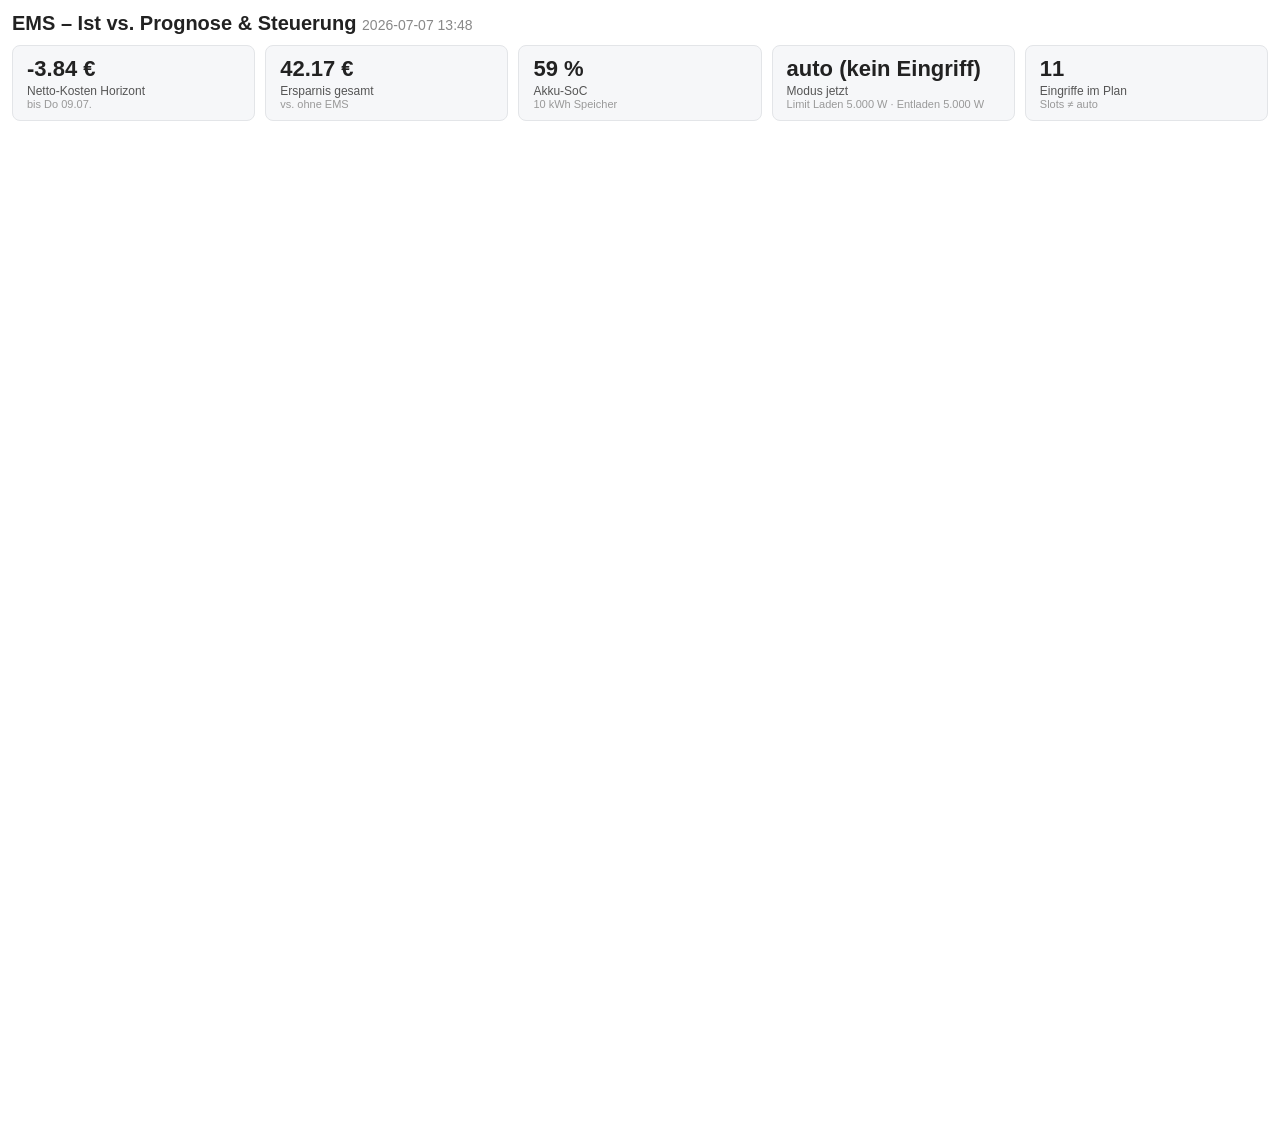
==== commit ebdf796d: "Beispiel-Dashboard (synthetische Daten) + README-Abschnitt dashboard_beispiel.html zeigt das aktuell" ====
--- a/dashboard_beispiel.html
+++ b/dashboard_beispiel.html
@@ -1,7 +1,23 @@
-<html>
-<head><meta charset="utf-8" /></head>
-<body>
-    <div style="height:1100px; width:100%;">                        <script>window.PlotlyConfig = {MathJaxConfig: 'local'};</script>
-        <script charset="utf-8" src="https://cdn.plot.ly/plotly-3.6.0.min.js" integrity="sha256-QaOVwtVY0T02VaHrr6pnoHLCwayMJp4O5n4YyaE3rJk=" crossorigin="anonymous"></script>                <div id="58565c12-cf71-4d5b-9a7d-c095014515a6" class="plotly-graph-div" style="height:100%; width:100%;"></div>            <script>                window.PLOTLYENV=window.PLOTLYENV || {};                                if (document.getElementById("58565c12-cf71-4d5b-9a7d-c095014515a6")) {                    Plotly.newPlot(                        "58565c12-cf71-4d5b-9a7d-c095014515a6",                        [{"line":{"color":"#d62728"},"name":"Hausverbrauch","x":["2026-07-03T09:30:00+02:00","2026-07-03T09:45:00+02:00","2026-07-03T10:00:00+02:00","2026-07-03T10:15:00+02:00","2026-07-03T10:30:00+02:00","2026-07-03T10:45:00+02:00","2026-07-03T11:00:00+02:00","2026-07-03T11:15:00+02:00","2026-07-03T11:30:00+02:00","2026-07-03T11:45:00+02:00","2026-07-03T12:00:00+02:00","2026-07-03T12:15:00+02:00","2026-07-03T12:30:00+02:00","2026-07-03T12:45:00+02:00","2026-07-03T13:00:00+02:00","2026-07-03T13:15:00+02:00","2026-07-03T13:30:00+02:00","2026-07-03T13:45:00+02:00","2026-07-03T14:00:00+02:00","2026-07-03T14:15:00+02:00","2026-07-03T14:30:00+02:00","2026-07-03T14:45:00+02:00","2026-07-03T15:00:00+02:00","2026-07-03T15:15:00+02:00","2026-07-03T15:30:00+02:00","2026-07-03T15:45:00+02:00","2026-07-03T16:00:00+02:00","2026-07-03T16:15:00+02:00","2026-07-03T16:30:00+02:00","2026-07-03T16:45:00+02:00","2026-07-03T17:00:00+02:00","2026-07-03T17:15:00+02:00","2026-07-03T17:30:00+02:00","2026-07-03T17:45:00+02:00","2026-07-03T18:00:00+02:00","2026-07-03T18:15:00+02:00","2026-07-03T18:30:00+02:00","2026-07-03T18:45:00+02:00","2026-07-03T19:00:00+02:00","2026-07-03T19:15:00+02:00","2026-07-03T19:30:00+02:00","2026-07-03T19:45:00+02:00","2026-07-03T20:00:00+02:00","2026-07-03T20:15:00+02:00","2026-07-03T20:30:00+02:00","2026-07-03T20:45:00+02:00","2026-07-03T21:00:00+02:00","2026-07-03T21:15:00+02:00","2026-07-03T21:30:00+02:00","2026-07-03T21:45:00+02:00","2026-07-03T22:00:00+02:00","2026-07-03T22:15:00+02:00","2026-07-03T22:30:00+02:00","2026-07-03T22:45:00+02:00","2026-07-03T23:00:00+02:00","2026-07-03T23:15:00+02:00","2026-07-03T23:30:00+02:00","2026-07-03T23:45:00+02:00","2026-07-04T00:00:00+02:00","2026-07-04T00:15:00+02:00","2026-07-04T00:30:00+02:00","2026-07-04T00:45:00+02:00","2026-07-04T01:00:00+02:00","2026-07-04T01:15:00+02:00","2026-07-04T01:30:00+02:00","2026-07-04T01:45:00+02:00","2026-07-04T02:00:00+02:00","2026-07-04T02:15:00+02:00","2026-07-04T02:30:00+02:00","2026-07-04T02:45:00+02:00","2026-07-04T03:00:00+02:00","2026-07-04T03:15:00+02:00","2026-07-04T03:30:00+02:00","2026-07-04T03:45:00+02:00","2026-07-04T04:00:00+02:00","2026-07-04T04:15:00+02:00","2026-07-04T04:30:00+02:00","2026-07-04T04:45:00+02:00","2026-07-04T05:00:00+02:00","2026-07-04T05:15:00+02:00","2026-07-04T05:30:00+02:00","2026-07-04T05:45:00+02:00","2026-07-04T06:00:00+02:00","2026-07-04T06:15:00+02:00","2026-07-04T06:30:00+02:00","2026-07-04T06:45:00+02:00","2026-07-04T07:00:00+02:00","2026-07-04T07:15:00+02:00","2026-07-04T07:30:00+02:00","2026-07-04T07:45:00+02:00","2026-07-04T08:00:00+02:00","2026-07-04T08:15:00+02:00","2026-07-04T08:30:00+02:00","2026-07-04T08:45:00+02:00","2026-07-04T09:00:00+02:00","2026-07-04T09:15:00+02:00","2026-07-04T09:30:00+02:00","2026-07-04T09:45:00+02:00","2026-07-04T10:00:00+02:00","2026-07-04T10:15:00+02:00","2026-07-04T10:30:00+02:00","2026-07-04T10:45:00+02:00","2026-07-04T11:00:00+02:00","2026-07-04T11:15:00+02:00","2026-07-04T11:30:00+02:00","2026-07-04T11:45:00+02:00","2026-07-04T12:00:00+02:00","2026-07-04T12:15:00+02:00","2026-07-04T12:30:00+02:00","2026-07-04T12:45:00+02:00","2026-07-04T13:00:00+02:00","2026-07-04T13:15:00+02:00","2026-07-04T13:30:00+02:00","2026-07-04T13:45:00+02:00","2026-07-04T14:00:00+02:00","2026-07-04T14:15:00+02:00","2026-07-04T14:30:00+02:00","2026-07-04T14:45:00+02:00","2026-07-04T15:00:00+02:00","2026-07-04T15:15:00+02:00","2026-07-04T15:30:00+02:00","2026-07-04T15:45:00+02:00","2026-07-04T16:00:00+02:00","2026-07-04T16:15:00+02:00","2026-07-04T16:30:00+02:00","2026-07-04T16:45:00+02:00","2026-07-04T17:00:00+02:00","2026-07-04T17:15:00+02:00","2026-07-04T17:30:00+02:00","2026-07-04T17:45:00+02:00","2026-07-04T18:00:00+02:00","2026-07-04T18:15:00+02:00","2026-07-04T18:30:00+02:00","2026-07-04T18:45:00+02:00","2026-07-04T19:00:00+02:00","2026-07-04T19:15:00+02:00","2026-07-04T19:30:00+02:00","2026-07-04T19:45:00+02:00","2026-07-04T20:00:00+02:00","2026-07-04T20:15:00+02:00","2026-07-04T20:30:00+02:00","2026-07-04T20:45:00+02:00","2026-07-04T21:00:00+02:00","2026-07-04T21:15:00+02:00","2026-07-04T21:30:00+02:00","2026-07-04T21:45:00+02:00","2026-07-04T22:00:00+02:00","2026-07-04T22:15:00+02:00","2026-07-04T22:30:00+02:00","2026-07-04T22:45:00+02:00","2026-07-04T23:00:00+02:00","2026-07-04T23:15:00+02:00","2026-07-04T23:30:00+02:00","2026-07-04T23:45:00+02:00","2026-07-05T00:00:00+02:00","2026-07-05T00:15:00+02:00","2026-07-05T00:30:00+02:00","2026-07-05T00:45:00+02:00","2026-07-05T01:00:00+02:00","2026-07-05T01:15:00+02:00","2026-07-05T01:30:00+02:00","2026-07-05T01:45:00+02:00","2026-07-05T02:00:00+02:00","2026-07-05T02:15:00+02:00","2026-07-05T02:30:00+02:00","2026-07-05T02:45:00+02:00","2026-07-05T03:00:00+02:00","2026-07-05T03:15:00+02:00","2026-07-05T03:30:00+02:00","2026-07-05T03:45:00+02:00","2026-07-05T04:00:00+02:00","2026-07-05T04:15:00+02:00","2026-07-05T04:30:00+02:00","2026-07-05T04:45:00+02:00","2026-07-05T05:00:00+02:00","2026-07-05T05:15:00+02:00","2026-07-05T05:30:00+02:00","2026-07-05T05:45:00+02:00","2026-07-05T06:00:00+02:00","2026-07-05T06:15:00+02:00","2026-07-05T06:30:00+02:00","2026-07-05T06:45:00+02:00","2026-07-05T07:00:00+02:00","2026-07-05T07:15:00+02:00","2026-07-05T07:30:00+02:00","2026-07-05T07:45:00+02:00","2026-07-05T08:00:00+02:00","2026-07-05T08:15:00+02:00","2026-07-05T08:30:00+02:00","2026-07-05T08:45:00+02:00","2026-07-05T09:00:00+02:00","2026-07-05T09:15:00+02:00"],"y":{"dtype":"f8","bdata":"[base64]\u002fjxgsfED274Mrfbl5QC4PPMsE1ndAhei2cgs+dkD3sigre1R1QIy9BXdCPnRAvTQJxqv7c0D3Dh0BD4ZzQEObX3O\u002fbXNAw1nKNRoAc0CzAi7BKzBzQCCIvli3RnNAIz\u002fvnNQ3c0BjL3qMXjp6QHMNEWpUbXpAz8JGstcbekDWKm9sUBV6QEPDlnybZnpAWJjBkCZWekCf5NgHZCR6QDJoV0wqSXpAGNKZjuVlekCnYn9FdCZ6QGugOpknonpADCxRP9JsekC\u002fqAhfSWR6QKFRceMaT3pAikckd19MekAZJtxW+W96QNuvCxxeWXpAhSpnddVDekCUgBYh\u002f5d6QL3A7O55tnpAUbAZHwvqekCCThYIBFZ7QHNaINabEXxA4Xe8dHWQfUDMnXxGdHh\u002fQGKRqt1rxoBAk+GViRPEgUC\u002frRPYWAeDQPyB6ilIDIRArYP4AgG2hECDRjsTItqEQK9y5rzZ6oRA8EBVouAfhECJ8NL4cASDQNdQe89x74FAedlRryvKgEAFZoILH1h\u002fQEBNTXRuRX1AGca5jMKDfEC7eu4Vmq57QIpBn8lT93pANHltRVvLekBHu\u002fDNxyx6QH9AebUMhnpAdyKzxE2BekDtn8\[base64]\u002fiDC4NA1xjaWhzChEA+BaqUmhuGQDLIdm8VnIdAc4QcwuzBiEB5XIwVEVyJQIl+AQWedolAIXKsEdhniUDdZ7PIJruIQFFOhndSp4dAL6\u002fGgg0YhkAgRPPoZX6EQJZjaes2FoNAmATP5\u002faFgUCYyVCC42aAQPwMIbyqnn5AZKI\u002f+bYxfUAOClhkWKN8QLb5FSFoPntAD94TjFUoe0Ab0iFB18Z6QCXpLmUVo3pAEQTuwy90ekD7HDGHsy16QPbHQ1zzYXpAbi+cyw5YekDFza5rd0d6QPMaFOaiX3pAZaeVOxgRekC566btxwx6QEBljPJZR3pA0YR\[base64]\u002fQN1aYprOuYBAYsNTv2jQgUAl87KvA\u002f2CQGI6Zc7JD4RAkPvy0pK4hECfZe3WteGEQM\u002fYwiZV6IRAbtUhTEsThEAikhCaIQaDQIQnQqDF9YFAWB2wPnm7gEAc9XUwPyt\u002fQLZs4QLAXn1A"},"type":"scatter","xaxis":"x","yaxis":"y"},{"fill":"tozeroy","line":{"color":"#ff7f0e"},"name":"PV-Erzeugung","x":["2026-07-03T09:30:00+02:00","2026-07-03T09:45:00+02:00","2026-07-03T10:00:00+02:00","2026-07-03T10:15:00+02:00","2026-07-03T10:30:00+02:00","2026-07-03T10:45:00+02:00","2026-07-03T11:00:00+02:00","2026-07-03T11:15:00+02:00","2026-07-03T11:30:00+02:00","2026-07-03T11:45:00+02:00","2026-07-03T12:00:00+02:00","2026-07-03T12:15:00+02:00","2026-07-03T12:30:00+02:00","2026-07-03T12:45:00+02:00","2026-07-03T13:00:00+02:00","2026-07-03T13:15:00+02:00","2026-07-03T13:30:00+02:00","2026-07-03T13:45:00+02:00","2026-07-03T14:00:00+02:00","2026-07-03T14:15:00+02:00","2026-07-03T14:30:00+02:00","2026-07-03T14:45:00+02:00","2026-07-03T15:00:00+02:00","2026-07-03T15:15:00+02:00","2026-07-03T15:30:00+02:00","2026-07-03T15:45:00+02:00","2026-07-03T16:00:00+02:00","2026-07-03T16:15:00+02:00","2026-07-03T16:30:00+02:00","2026-07-03T16:45:00+02:00","2026-07-03T17:00:00+02:00","2026-07-03T17:15:00+02:00","2026-07-03T17:30:00+02:00","2026-07-03T17:45:00+02:00","2026-07-03T18:00:00+02:00","2026-07-03T18:15:00+02:00","2026-07-03T18:30:00+02:00","2026-07-03T18:45:00+02:00","2026-07-03T19:00:00+02:00","2026-07-03T19:15:00+02:00","2026-07-03T19:30:00+02:00","2026-07-03T19:45:00+02:00","2026-07-03T20:00:00+02:00","2026-07-03T20:15:00+02:00","2026-07-03T20:30:00+02:00","2026-07-03T20:45:00+02:00","2026-07-03T21:00:00+02:00","2026-07-03T21:15:00+02:00","2026-07-03T21:30:00+02:00","2026-07-03T21:45:00+02:00","2026-07-03T22:00:00+02:00","2026-07-03T22:15:00+02:00","2026-07-03T22:30:00+02:00","2026-07-03T22:45:00+02:00","2026-07-03T23:00:00+02:00","2026-07-03T23:15:00+02:00","2026-07-03T23:30:00+02:00","2026-07-03T23:45:00+02:00","2026-07-04T00:00:00+02:00","2026-07-04T00:15:00+02:00","2026-07-04T00:30:00+02:00","2026-07-04T00:45:00+02:00","2026-07-04T01:00:00+02:00","2026-07-04T01:15:00+02:00","2026-07-04T01:30:00+02:00","2026-07-04T01:45:00+02:00","2026-07-04T02:00:00+02:00","2026-07-04T02:15:00+02:00","2026-07-04T02:30:00+02:00","2026-07-04T02:45:00+02:00","2026-07-04T03:00:00+02:00","2026-07-04T03:15:00+02:00","2026-07-04T03:30:00+02:00","2026-07-04T03:45:00+02:00","2026-07-04T04:00:00+02:00","2026-07-04T04:15:00+02:00","2026-07-04T04:30:00+02:00","2026-07-04T04:45:00+02:00","2026-07-04T05:00:00+02:00","2026-07-04T05:15:00+02:00","2026-07-04T05:30:00+02:00","2026-07-04T05:45:00+02:00","2026-07-04T06:00:00+02:00","2026-07-04T06:15:00+02:00","2026-07-04T06:30:00+02:00","2026-07-04T06:45:00+02:00","2026-07-04T07:00:00+02:00","2026-07-04T07:15:00+02:00","2026-07-04T07:30:00+02:00","2026-07-04T07:45:00+02:00","2026-07-04T08:00:00+02:00","2026-07-04T08:15:00+02:00","2026-07-04T08:30:00+02:00","2026-07-04T08:45:00+02:00","2026-07-04T09:00:00+02:00","2026-07-04T09:15:00+02:00","2026-07-04T09:30:00+02:00","2026-07-04T09:45:00+02:00","2026-07-04T10:00:00+02:00","2026-07-04T10:15:00+02:00","2026-07-04T10:30:00+02:00","2026-07-04T10:45:00+02:00","2026-07-04T11:00:00+02:00","2026-07-04T11:15:00+02:00","2026-07-04T11:30:00+02:00","2026-07-04T11:45:00+02:00","2026-07-04T12:00:00+02:00","2026-07-04T12:15:00+02:00","2026-07-04T12:30:00+02:00","2026-07-04T12:45:00+02:00","2026-07-04T13:00:00+02:00","2026-07-04T13:15:00+02:00","2026-07-04T13:30:00+02:00","2026-07-04T13:45:00+02:00","2026-07-04T14:00:00+02:00","2026-07-04T14:15:00+02:00","2026-07-04T14:30:00+02:00","2026-07-04T14:45:00+02:00","2026-07-04T15:00:00+02:00","2026-07-04T15:15:00+02:00","2026-07-04T15:30:00+02:00","2026-07-04T15:45:00+02:00","2026-07-04T16:00:00+02:00","2026-07-04T16:15:00+02:00","2026-07-04T16:30:00+02:00","2026-07-04T16:45:00+02:00","2026-07-04T17:00:00+02:00","2026-07-04T17:15:00+02:00","2026-07-04T17:30:00+02:00","2026-07-04T17:45:00+02:00","2026-07-04T18:00:00+02:00","2026-07-04T18:15:00+02:00","2026-07-04T18:30:00+02:00","2026-07-04T18:45:00+02:00","2026-07-04T19:00:00+02:00","2026-07-04T19:15:00+02:00","2026-07-04T19:30:00+02:00","2026-07-04T19:45:00+02:00","2026-07-04T20:00:00+02:00","2026-07-04T20:15:00+02:00","2026-07-04T20:30:00+02:00","2026-07-04T20:45:00+02:00","2026-07-04T21:00:00+02:00","2026-07-04T21:15:00+02:00","2026-07-04T21:30:00+02:00","2026-07-04T21:45:00+02:00","2026-07-04T22:00:00+02:00","2026-07-04T22:15:00+02:00","2026-07-04T22:30:00+02:00","2026-07-04T22:45:00+02:00","2026-07-04T23:00:00+02:00","2026-07-04T23:15:00+02:00","2026-07-04T23:30:00+02:00","2026-07-04T23:45:00+02:00","2026-07-05T00:00:00+02:00","2026-07-05T00:15:00+02:00","2026-07-05T00:30:00+02:00","2026-07-05T00:45:00+02:00","2026-07-05T01:00:00+02:00","2026-07-05T01:15:00+02:00","2026-07-05T01:30:00+02:00","2026-07-05T01:45:00+02:00","2026-07-05T02:00:00+02:00","2026-07-05T02:15:00+02:00","2026-07-05T02:30:00+02:00","2026-07-05T02:45:00+02:00","2026-07-05T03:00:00+02:00","2026-07-05T03:15:00+02:00","2026-07-05T03:30:00+02:00","2026-07-05T03:45:00+02:00","2026-07-05T04:00:00+02:00","2026-07-05T04:15:00+02:00","2026-07-05T04:30:00+02:00","2026-07-05T04:45:00+02:00","2026-07-05T05:00:00+02:00","2026-07-05T05:15:00+02:00","2026-07-05T05:30:00+02:00","2026-07-05T05:45:00+02:00","2026-07-05T06:00:00+02:00","2026-07-05T06:15:00+02:00","2026-07-05T06:30:00+02:00","2026-07-05T06:45:00+02:00","2026-07-05T07:00:00+02:00","2026-07-05T07:15:00+02:00","2026-07-05T07:30:00+02:00","2026-07-05T07:45:00+02:00","2026-07-05T08:00:00+02:00","2026-07-05T08:15:00+02:00","2026-07-05T08:30:00+02:00","2026-07-05T08:45:00+02:00","2026-07-05T09:00:00+02:00","2026-07-05T09:15:00+02:00"],"y":{"dtype":"f8","bdata":"XqB5B\u002fxWiECPWNtMWx+QQPcxNrQf65RAYuL0VdyUmkAjgSyaZIqgQEeHbbwiKaRAQ0rBYwERqED2I6Lx8SKsQOqPDFW8G7BAzx+W3WEQskAkQe\u002ft49azQFSqQuoPV7VAdQ6RASN7tkB\u002fpnML0zG3QAAAAAAAcLdAf6ZzC9Mxt0B1DpEBI3u2QFSqQuoPV7VAJEHv7ePWs0DPH5bdYRCyQOqPDFW8G7BA9iOi8fEirEBDSsFjARGoQEeHbbwiKaRAI4EsmmSKoEBi4vRV3JSaQPcxNrQf65RAj1jbTFsfkEBeoHkH\u002fFaIQPNwpo1r\u002foFAz60YTGkOekALR9OnB3pyQMFyhfPgqWlAFG69p510YUBKk\u002f7SekFXQGwDi7I1WE5AiB6GKI9jQ0B5xnhiO0Q4QMUMJAi6vi1AWVsvcbTaIUCRkv0g9f0UQGW1mywaLAhAlFltnqxC+z+nmj\u002fe+hvuPyOz3WP8SOA\u002fnCcdGL9A0T+R\u002f1J5webBP\u002fIsTof3MLI\u002f2brQ9s4aoj+nvaKFpqWRP63aIBWq2IA\u002ffpLjTTGAbz+ArTLhHNhcP1JOeTn73Uk\u002flpzEdBK4Nj\u002fCx4JB7IojPyKGqY+7dhA\u002fV\u002fRjZgUr+z60KCFfaiouPrSTFBviDEY+kopsyl+SXz57TaUN5SJ2PpiBzhPCZo4++QuyGSBypD5Eg4S2Cu+6Pp2e7jbeX9E+4FlLQyr05T5X9GNmBSv7PiKGqY+7dhA\u002fwseCQeyKIz+WnMR0Erg2P1JOeTn73Uk\u002fgK0y4RzYXD9+kuNNMYBvP63aIBWq2IA\u002fp72ihaalkT\u002fZutD2zhqiP\u002fIsTof3MLI\u002fkf9SecHmwT+cJx0Yv0DRPyOz3WP8SOA\u002fp5o\u002f3vob7j+UWW2erEL7P2W1mywaLAhAkZL9IPX9FEBZWy9xtNohQMUMJAi6vi1AecZ4YjtEOECIHoYoj2NDQGwDi7I1WE5ASpP+0npBV0AUbr2nnXRhQMFyhfPgqWlAC0fTpwd6ckDPrRhMaQ56QPNwpo1r\u002foFAXqB5B\u002fxWiECPWNtMWx+QQPcxNrQf65RAYuL0VdyUmkAjgSyaZIqgQEeHbbwiKaRAQ0rBYwERqED2I6Lx8SKsQOqPDFW8G7BAzx+W3WEQskAkQe\u002ft49azQFSqQuoPV7VAdQ6RASN7tkB\u002fpnML0zG3QAAAAAAAcLdAf6ZzC9Mxt0B1DpEBI3u2QFSqQuoPV7VAJEHv7ePWs0DPH5bdYRCyQOqPDFW8G7BA9iOi8fEirEBDSsFjARGoQEeHbbwiKaRAI4EsmmSKoEBi4vRV3JSaQPcxNrQf65RAj1jbTFsfkEBeoHkH\u002fFaIQPNwpo1r\u002foFAz60YTGkOekALR9OnB3pyQMFyhfPgqWlAFG69p510YUBKk\u002f7SekFXQGwDi7I1WE5AiB6GKI9jQ0B5xnhiO0Q4QMUMJAi6vi1AWVsvcbTaIUCRkv0g9f0UQGW1mywaLAhAlFltnqxC+z+nmj\u002fe+hvuPyOz3WP8SOA\u002fnCcdGL9A0T+R\u002f1J5webBP\u002fIsTof3MLI\u002f2brQ9s4aoj+nvaKFpqWRP63aIBWq2IA\u002ffpLjTTGAbz+ArTLhHNhcP1JOeTn73Uk\u002flpzEdBK4Nj\u002fCx4JB7IojPyKGqY+7dhA\u002fV\u002fRjZgUr+z60KCFfaiouPrSTFBviDEY+kopsyl+SXz57TaUN5SJ2PpiBzhPCZo4++QuyGSBypD5Eg4S2Cu+6Pp2e7jbeX9E+4FlLQyr05T5X9GNmBSv7PiKGqY+7dhA\u002fwseCQeyKIz+WnMR0Erg2P1JOeTn73Uk\u002fgK0y4RzYXD9+kuNNMYBvP63aIBWq2IA\u002fp72ihaalkT\u002fZutD2zhqiP\u002fIsTof3MLI\u002fkf9SecHmwT+cJx0Yv0DRPyOz3WP8SOA\u002fp5o\u002f3vob7j+UWW2erEL7P2W1mywaLAhAkZL9IPX9FEBZWy9xtNohQMUMJAi6vi1AecZ4YjtEOECIHoYoj2NDQGwDi7I1WE5ASpP+0npBV0AUbr2nnXRhQMFyhfPgqWlAC0fTpwd6ckDPrRhMaQ56QPNwpo1r\u002foFA"},"type":"scatter","xaxis":"x","yaxis":"y"},{"line":{"color":"#1f77b4"},"name":"Netzbezug","x":["2026-07-03T09:30:00+02:00","2026-07-03T09:45:00+02:00","2026-07-03T10:00:00+02:00","2026-07-03T10:15:00+02:00","2026-07-03T10:30:00+02:00","2026-07-03T10:45:00+02:00","2026-07-03T11:00:00+02:00","2026-07-03T11:15:00+02:00","2026-07-03T11:30:00+02:00","2026-07-03T11:45:00+02:00","2026-07-03T12:00:00+02:00","2026-07-03T12:15:00+02:00","2026-07-03T12:30:00+02:00","2026-07-03T12:45:00+02:00","2026-07-03T13:00:00+02:00","2026-07-03T13:15:00+02:00","2026-07-03T13:30:00+02:00","2026-07-03T13:45:00+02:00","2026-07-03T14:00:00+02:00","2026-07-03T14:15:00+02:00","2026-07-03T14:30:00+02:00","2026-07-03T14:45:00+02:00","2026-07-03T15:00:00+02:00","2026-07-03T15:15:00+02:00","2026-07-03T15:30:00+02:00","2026-07-03T15:45:00+02:00","2026-07-03T16:00:00+02:00","2026-07-03T16:15:00+02:00","2026-07-03T16:30:00+02:00","2026-07-03T16:45:00+02:00","2026-07-03T17:00:00+02:00","2026-07-03T17:15:00+02:00","2026-07-03T17:30:00+02:00","2026-07-03T17:45:00+02:00","2026-07-03T18:00:00+02:00","2026-07-03T18:15:00+02:00","2026-07-03T18:30:00+02:00","2026-07-03T18:45:00+02:00","2026-07-03T19:00:00+02:00","2026-07-03T19:15:00+02:00","2026-07-03T19:30:00+02:00","2026-07-03T19:45:00+02:00","2026-07-03T20:00:00+02:00","2026-07-03T20:15:00+02:00","2026-07-03T20:30:00+02:00","2026-07-03T20:45:00+02:00","2026-07-03T21:00:00+02:00","2026-07-03T21:15:00+02:00","2026-07-03T21:30:00+02:00","2026-07-03T21:45:00+02:00","2026-07-03T22:00:00+02:00","2026-07-03T22:15:00+02:00","2026-07-03T22:30:00+02:00","2026-07-03T22:45:00+02:00","2026-07-03T23:00:00+02:00","2026-07-03T23:15:00+02:00","2026-07-03T23:30:00+02:00","2026-07-03T23:45:00+02:00","2026-07-04T00:00:00+02:00","2026-07-04T00:15:00+02:00","2026-07-04T00:30:00+02:00","2026-07-04T00:45:00+02:00","2026-07-04T01:00:00+02:00","2026-07-04T01:15:00+02:00","2026-07-04T01:30:00+02:00","2026-07-04T01:45:00+02:00","2026-07-04T02:00:00+02:00","2026-07-04T02:15:00+02:00","2026-07-04T02:30:00+02:00","2026-07-04T02:45:00+02:00","2026-07-04T03:00:00+02:00","2026-07-04T03:15:00+02:00","2026-07-04T03:30:00+02:00","2026-07-04T03:45:00+02:00","2026-07-04T04:00:00+02:00","2026-07-04T04:15:00+02:00","2026-07-04T04:30:00+02:00","2026-07-04T04:45:00+02:00","2026-07-04T05:00:00+02:00","2026-07-04T05:15:00+02:00","2026-07-04T05:30:00+02:00","2026-07-04T05:45:00+02:00","2026-07-04T06:00:00+02:00","2026-07-04T06:15:00+02:00","2026-07-04T06:30:00+02:00","2026-07-04T06:45:00+02:00","2026-07-04T07:00:00+02:00","2026-07-04T07:15:00+02:00","2026-07-04T07:30:00+02:00","2026-07-04T07:45:00+02:00","2026-07-04T08:00:00+02:00","2026-07-04T08:15:00+02:00","2026-07-04T08:30:00+02:00","2026-07-04T08:45:00+02:00","2026-07-04T09:00:00+02:00","2026-07-04T09:15:00+02:00","2026-07-04T09:30:00+02:00","2026-07-04T09:45:00+02:00","2026-07-04T10:00:00+02:00","2026-07-04T10:15:00+02:00","2026-07-04T10:30:00+02:00","2026-07-04T10:45:00+02:00","2026-07-04T11:00:00+02:00","2026-07-04T11:15:00+02:00","2026-07-04T11:30:00+02:00","2026-07-04T11:45:00+02:00","2026-07-04T12:00:00+02:00","2026-07-04T12:15:00+02:00","2026-07-04T12:30:00+02:00","2026-07-04T12:45:00+02:00","2026-07-04T13:00:00+02:00","2026-07-04T13:15:00+02:00","2026-07-04T13:30:00+02:00","2026-07-04T13:45:00+02:00","2026-07-04T14:00:00+02:00","2026-07-04T14:15:00+02:00","2026-07-04T14:30:00+02:00","2026-07-04T14:45:00+02:00","2026-07-04T15:00:00+02:00","2026-07-04T15:15:00+02:00","2026-07-04T15:30:00+02:00","2026-07-04T15:45:00+02:00","2026-07-04T16:00:00+02:00","2026-07-04T16:15:00+02:00","2026-07-04T16:30:00+02:00","2026-07-04T16:45:00+02:00","2026-07-04T17:00:00+02:00","2026-07-04T17:15:00+02:00","2026-07-04T17:30:00+02:00","2026-07-04T17:45:00+02:00","2026-07-04T18:00:00+02:00","2026-07-04T18:15:00+02:00","2026-07-04T18:30:00+02:00","2026-07-04T18:45:00+02:00","2026-07-04T19:00:00+02:00","2026-07-04T19:15:00+02:00","2026-07-04T19:30:00+02:00","2026-07-04T19:45:00+02:00","2026-07-04T20:00:00+02:00","2026-07-04T20:15:00+02:00","2026-07-04T20:30:00+02:00","2026-07-04T20:45:00+02:00","2026-07-04T21:00:00+02:00","2026-07-04T21:15:00+02:00","2026-07-04T21:30:00+02:00","2026-07-04T21:45:00+02:00","2026-07-04T22:00:00+02:00","2026-07-04T22:15:00+02:00","2026-07-04T22:30:00+02:00","2026-07-04T22:45:00+02:00","2026-07-04T23:00:00+02:00","2026-07-04T23:15:00+02:00","2026-07-04T23:30:00+02:00","2026-07-04T23:45:00+02:00","2026-07-05T00:00:00+02:00","2026-07-05T00:15:00+02:00","2026-07-05T00:30:00+02:00","2026-07-05T00:45:00+02:00","2026-07-05T01:00:00+02:00","2026-07-05T01:15:00+02:00","2026-07-05T01:30:00+02:00","2026-07-05T01:45:00+02:00","2026-07-05T02:00:00+02:00","2026-07-05T02:15:00+02:00","2026-07-05T02:30:00+02:00","2026-07-05T02:45:00+02:00","2026-07-05T03:00:00+02:00","2026-07-05T03:15:00+02:00","2026-07-05T03:30:00+02:00","2026-07-05T03:45:00+02:00","2026-07-05T04:00:00+02:00","2026-07-05T04:15:00+02:00","2026-07-05T04:30:00+02:00","2026-07-05T04:45:00+02:00","2026-07-05T05:00:00+02:00","2026-07-05T05:15:00+02:00","2026-07-05T05:30:00+02:00","2026-07-05T05:45:00+02:00","2026-07-05T06:00:00+02:00","2026-07-05T06:15:00+02:00","2026-07-05T06:30:00+02:00","2026-07-05T06:45:00+02:00","2026-07-05T07:00:00+02:00","2026-07-05T07:15:00+02:00","2026-07-05T07:30:00+02:00","2026-07-05T07:45:00+02:00","2026-07-05T08:00:00+02:00","2026-07-05T08:15:00+02:00","2026-07-05T08:30:00+02:00","2026-07-05T08:45:00+02:00","2026-07-05T09:00:00+02:00","2026-07-05T09:15:00+02:00"],"y":{"dtype":"f8","bdata":"[base64]\u002fQJqZmZmZoYBAZmZmZmamgUCamZmZmbWCQM3MzMzMmINAZmZmZmb2g0AAAAAAAAAAAAAAAAAAAAAAAAAAAAAAAAAAAAAAAAAAAAAAAAAAAAAAAAAAAAAAAAAAAAAAAAAAAAAAAAAAAAAA"},"type":"scatter","xaxis":"x","yaxis":"y"},{"line":{"color":"#2ca02c"},"name":"Einspeisung","x":["2026-07-03T09:30:00+02:00","2026-07-03T09:45:00+02:00","2026-07-03T10:00:00+02:00","2026-07-03T10:15:00+02:00","2026-07-03T10:30:00+02:00","2026-07-03T10:45:00+02:00","2026-07-03T11:00:00+02:00","2026-07-03T11:15:00+02:00","2026-07-03T11:30:00+02:00","2026-07-03T11:45:00+02:00","2026-07-03T12:00:00+02:00","2026-07-03T12:15:00+02:00","2026-07-03T12:30:00+02:00","2026-07-03T12:45:00+02:00","2026-07-03T13:00:00+02:00","2026-07-03T13:15:00+02:00","2026-07-03T13:30:00+02:00","2026-07-03T13:45:00+02:00","2026-07-03T14:00:00+02:00","2026-07-03T14:15:00+02:00","2026-07-03T14:30:00+02:00","2026-07-03T14:45:00+02:00","2026-07-03T15:00:00+02:00","2026-07-03T15:15:00+02:00","2026-07-03T15:30:00+02:00","2026-07-03T15:45:00+02:00","2026-07-03T16:00:00+02:00","2026-07-03T16:15:00+02:00","2026-07-03T16:30:00+02:00","2026-07-03T16:45:00+02:00","2026-07-03T17:00:00+02:00","2026-07-03T17:15:00+02:00","2026-07-03T17:30:00+02:00","2026-07-03T17:45:00+02:00","2026-07-03T18:00:00+02:00","2026-07-03T18:15:00+02:00","2026-07-03T18:30:00+02:00","2026-07-03T18:45:00+02:00","2026-07-03T19:00:00+02:00","2026-07-03T19:15:00+02:00","2026-07-03T19:30:00+02:00","2026-07-03T19:45:00+02:00","2026-07-03T20:00:00+02:00","2026-07-03T20:15:00+02:00","2026-07-03T20:30:00+02:00","2026-07-03T20:45:00+02:00","2026-07-03T21:00:00+02:00","2026-07-03T21:15:00+02:00","2026-07-03T21:30:00+02:00","2026-07-03T21:45:00+02:00","2026-07-03T22:00:00+02:00","2026-07-03T22:15:00+02:00","2026-07-03T22:30:00+02:00","2026-07-03T22:45:00+02:00","2026-07-03T23:00:00+02:00","2026-07-03T23:15:00+02:00","2026-07-03T23:30:00+02:00","2026-07-03T23:45:00+02:00","2026-07-04T00:00:00+02:00","2026-07-04T00:15:00+02:00","2026-07-04T00:30:00+02:00","2026-07-04T00:45:00+02:00","2026-07-04T01:00:00+02:00","2026-07-04T01:15:00+02:00","2026-07-04T01:30:00+02:00","2026-07-04T01:45:00+02:00","2026-07-04T02:00:00+02:00","2026-07-04T02:15:00+02:00","2026-07-04T02:30:00+02:00","2026-07-04T02:45:00+02:00","2026-07-04T03:00:00+02:00","2026-07-04T03:15:00+02:00","2026-07-04T03:30:00+02:00","2026-07-04T03:45:00+02:00","2026-07-04T04:00:00+02:00","2026-07-04T04:15:00+02:00","2026-07-04T04:30:00+02:00","2026-07-04T04:45:00+02:00","2026-07-04T05:00:00+02:00","2026-07-04T05:15:00+02:00","2026-07-04T05:30:00+02:00","2026-07-04T05:45:00+02:00","2026-07-04T06:00:00+02:00","2026-07-04T06:15:00+02:00","2026-07-04T06:30:00+02:00","2026-07-04T06:45:00+02:00","2026-07-04T07:00:00+02:00","2026-07-04T07:15:00+02:00","2026-07-04T07:30:00+02:00","2026-07-04T07:45:00+02:00","2026-07-04T08:00:00+02:00","2026-07-04T08:15:00+02:00","2026-07-04T08:30:00+02:00","2026-07-04T08:45:00+02:00","2026-07-04T09:00:00+02:00","2026-07-04T09:15:00+02:00","2026-07-04T09:30:00+02:00","2026-07-04T09:45:00+02:00","2026-07-04T10:00:00+02:00","2026-07-04T10:15:00+02:00","2026-07-04T10:30:00+02:00","2026-07-04T10:45:00+02:00","2026-07-04T11:00:00+02:00","2026-07-04T11:15:00+02:00","2026-07-04T11:30:00+02:00","2026-07-04T11:45:00+02:00","2026-07-04T12:00:00+02:00","2026-07-04T12:15:00+02:00","2026-07-04T12:30:00+02:00","2026-07-04T12:45:00+02:00","2026-07-04T13:00:00+02:00","2026-07-04T13:15:00+02:00","2026-07-04T13:30:00+02:00","2026-07-04T13:45:00+02:00","2026-07-04T14:00:00+02:00","2026-07-04T14:15:00+02:00","2026-07-04T14:30:00+02:00","2026-07-04T14:45:00+02:00","2026-07-04T15:00:00+02:00","2026-07-04T15:15:00+02:00","2026-07-04T15:30:00+02:00","2026-07-04T15:45:00+02:00","2026-07-04T16:00:00+02:00","2026-07-04T16:15:00+02:00","2026-07-04T16:30:00+02:00","2026-07-04T16:45:00+02:00","2026-07-04T17:00:00+02:00","2026-07-04T17:15:00+02:00","2026-07-04T17:30:00+02:00","2026-07-04T17:45:00+02:00","2026-07-04T18:00:00+02:00","2026-07-04T18:15:00+02:00","2026-07-04T18:30:00+02:00","2026-07-04T18:45:00+02:00","2026-07-04T19:00:00+02:00","2026-07-04T19:15:00+02:00","2026-07-04T19:30:00+02:00","2026-07-04T19:45:00+02:00","2026-07-04T20:00:00+02:00","2026-07-04T20:15:00+02:00","2026-07-04T20:30:00+02:00","2026-07-04T20:45:00+02:00","2026-07-04T21:00:00+02:00","2026-07-04T21:15:00+02:00","2026-07-04T21:30:00+02:00","2026-07-04T21:45:00+02:00","2026-07-04T22:00:00+02:00","2026-07-04T22:15:00+02:00","2026-07-04T22:30:00+02:00","2026-07-04T22:45:00+02:00","2026-07-04T23:00:00+02:00","2026-07-04T23:15:00+02:00","2026-07-04T23:30:00+02:00","2026-07-04T23:45:00+02:00","2026-07-05T00:00:00+02:00","2026-07-05T00:15:00+02:00","2026-07-05T00:30:00+02:00","2026-07-05T00:45:00+02:00","2026-07-05T01:00:00+02:00","2026-07-05T01:15:00+02:00","2026-07-05T01:30:00+02:00","2026-07-05T01:45:00+02:00","2026-07-05T02:00:00+02:00","2026-07-05T02:15:00+02:00","2026-07-05T02:30:00+02:00","2026-07-05T02:45:00+02:00","2026-07-05T03:00:00+02:00","2026-07-05T03:15:00+02:00","2026-07-05T03:30:00+02:00","2026-07-05T03:45:00+02:00","2026-07-05T04:00:00+02:00","2026-07-05T04:15:00+02:00","2026-07-05T04:30:00+02:00","2026-07-05T04:45:00+02:00","2026-07-05T05:00:00+02:00","2026-07-05T05:15:00+02:00","2026-07-05T05:30:00+02:00","2026-07-05T05:45:00+02:00","2026-07-05T06:00:00+02:00","2026-07-05T06:15:00+02:00","2026-07-05T06:30:00+02:00","2026-07-05T06:45:00+02:00","2026-07-05T07:00:00+02:00","2026-07-05T07:15:00+02:00","2026-07-05T07:30:00+02:00","2026-07-05T07:45:00+02:00","2026-07-05T08:00:00+02:00","2026-07-05T08:15:00+02:00","2026-07-05T08:30:00+02:00","2026-07-05T08:45:00+02:00","2026-07-05T09:00:00+02:00","2026-07-05T09:15:00+02:00"],"y":{"dtype":"f8","bdata":"[base64]"},"type":"scatter","xaxis":"x","yaxis":"y"},{"marker":{"color":"#2ca02c"},"name":"Akku DC-Laden","x":["2026-07-03T09:30:00+02:00","2026-07-03T09:45:00+02:00","2026-07-03T10:00:00+02:00","2026-07-03T10:15:00+02:00","2026-07-03T10:30:00+02:00","2026-07-03T10:45:00+02:00","2026-07-03T11:00:00+02:00","2026-07-03T11:15:00+02:00","2026-07-03T11:30:00+02:00","2026-07-03T11:45:00+02:00","2026-07-03T12:00:00+02:00","2026-07-03T12:15:00+02:00","2026-07-03T12:30:00+02:00","2026-07-03T12:45:00+02:00","2026-07-03T13:00:00+02:00","2026-07-03T13:15:00+02:00","2026-07-03T13:30:00+02:00","2026-07-03T13:45:00+02:00","2026-07-03T14:00:00+02:00","2026-07-03T14:15:00+02:00","2026-07-03T14:30:00+02:00","2026-07-03T14:45:00+02:00","2026-07-03T15:00:00+02:00","2026-07-03T15:15:00+02:00","2026-07-03T15:30:00+02:00","2026-07-03T15:45:00+02:00","2026-07-03T16:00:00+02:00","2026-07-03T16:15:00+02:00","2026-07-03T16:30:00+02:00","2026-07-03T16:45:00+02:00","2026-07-03T17:00:00+02:00","2026-07-03T17:15:00+02:00","2026-07-03T17:30:00+02:00","2026-07-03T17:45:00+02:00","2026-07-03T18:00:00+02:00","2026-07-03T18:15:00+02:00","2026-07-03T18:30:00+02:00","2026-07-03T18:45:00+02:00","2026-07-03T19:00:00+02:00","2026-07-03T19:15:00+02:00","2026-07-03T19:30:00+02:00","2026-07-03T19:45:00+02:00","2026-07-03T20:00:00+02:00","2026-07-03T20:15:00+02:00","2026-07-03T20:30:00+02:00","2026-07-03T20:45:00+02:00","2026-07-03T21:00:00+02:00","2026-07-03T21:15:00+02:00","2026-07-03T21:30:00+02:00","2026-07-03T21:45:00+02:00","2026-07-03T22:00:00+02:00","2026-07-03T22:15:00+02:00","2026-07-03T22:30:00+02:00","2026-07-03T22:45:00+02:00","2026-07-03T23:00:00+02:00","2026-07-03T23:15:00+02:00","2026-07-03T23:30:00+02:00","2026-07-03T23:45:00+02:00","2026-07-04T00:00:00+02:00","2026-07-04T00:15:00+02:00","2026-07-04T00:30:00+02:00","2026-07-04T00:45:00+02:00","2026-07-04T01:00:00+02:00","2026-07-04T01:15:00+02:00","2026-07-04T01:30:00+02:00","2026-07-04T01:45:00+02:00","2026-07-04T02:00:00+02:00","2026-07-04T02:15:00+02:00","2026-07-04T02:30:00+02:00","2026-07-04T02:45:00+02:00","2026-07-04T03:00:00+02:00","2026-07-04T03:15:00+02:00","2026-07-04T03:30:00+02:00","2026-07-04T03:45:00+02:00","2026-07-04T04:00:00+02:00","2026-07-04T04:15:00+02:00","2026-07-04T04:30:00+02:00","2026-07-04T04:45:00+02:00","2026-07-04T05:00:00+02:00","2026-07-04T05:15:00+02:00","2026-07-04T05:30:00+02:00","2026-07-04T05:45:00+02:00","2026-07-04T06:00:00+02:00","2026-07-04T06:15:00+02:00","2026-07-04T06:30:00+02:00","2026-07-04T06:45:00+02:00","2026-07-04T07:00:00+02:00","2026-07-04T07:15:00+02:00","2026-07-04T07:30:00+02:00","2026-07-04T07:45:00+02:00","2026-07-04T08:00:00+02:00","2026-07-04T08:15:00+02:00","2026-07-04T08:30:00+02:00","2026-07-04T08:45:00+02:00","2026-07-04T09:00:00+02:00","2026-07-04T09:15:00+02:00","2026-07-04T09:30:00+02:00","2026-07-04T09:45:00+02:00","2026-07-04T10:00:00+02:00","2026-07-04T10:15:00+02:00","2026-07-04T10:30:00+02:00","2026-07-04T10:45:00+02:00","2026-07-04T11:00:00+02:00","2026-07-04T11:15:00+02:00","2026-07-04T11:30:00+02:00","2026-07-04T11:45:00+02:00","2026-07-04T12:00:00+02:00","2026-07-04T12:15:00+02:00","2026-07-04T12:30:00+02:00","2026-07-04T12:45:00+02:00","2026-07-04T13:00:00+02:00","2026-07-04T13:15:00+02:00","2026-07-04T13:30:00+02:00","2026-07-04T13:45:00+02:00","2026-07-04T14:00:00+02:00","2026-07-04T14:15:00+02:00","2026-07-04T14:30:00+02:00","2026-07-04T14:45:00+02:00","2026-07-04T15:00:00+02:00","2026-07-04T15:15:00+02:00","2026-07-04T15:30:00+02:00","2026-07-04T15:45:00+02:00","2026-07-04T16:00:00+02:00","2026-07-04T16:15:00+02:00","2026-07-04T16:30:00+02:00","2026-07-04T16:45:00+02:00","2026-07-04T17:00:00+02:00","2026-07-04T17:15:00+02:00","2026-07-04T17:30:00+02:00","2026-07-04T17:45:00+02:00","2026-07-04T18:00:00+02:00","2026-07-04T18:15:00+02:00","2026-07-04T18:30:00+02:00","2026-07-04T18:45:00+02:00","2026-07-04T19:00:00+02:00","2026-07-04T19:15:00+02:00","2026-07-04T19:30:00+02:00","2026-07-04T19:45:00+02:00","2026-07-04T20:00:00+02:00","2026-07-04T20:15:00+02:00","2026-07-04T20:30:00+02:00","2026-07-04T20:45:00+02:00","2026-07-04T21:00:00+02:00","2026-07-04T21:15:00+02:00","2026-07-04T21:30:00+02:00","2026-07-04T21:45:00+02:00","2026-07-04T22:00:00+02:00","2026-07-04T22:15:00+02:00","2026-07-04T22:30:00+02:00","2026-07-04T22:45:00+02:00","2026-07-04T23:00:00+02:00","2026-07-04T23:15:00+02:00","2026-07-04T23:30:00+02:00","2026-07-04T23:45:00+02:00","2026-07-05T00:00:00+02:00","2026-07-05T00:15:00+02:00","2026-07-05T00:30:00+02:00","2026-07-05T00:45:00+02:00","2026-07-05T01:00:00+02:00","2026-07-05T01:15:00+02:00","2026-07-05T01:30:00+02:00","2026-07-05T01:45:00+02:00","2026-07-05T02:00:00+02:00","2026-07-05T02:15:00+02:00","2026-07-05T02:30:00+02:00","2026-07-05T02:45:00+02:00","2026-07-05T03:00:00+02:00","2026-07-05T03:15:00+02:00","2026-07-05T03:30:00+02:00","2026-07-05T03:45:00+02:00","2026-07-05T04:00:00+02:00","2026-07-05T04:15:00+02:00","2026-07-05T04:30:00+02:00","2026-07-05T04:45:00+02:00","2026-07-05T05:00:00+02:00","2026-07-05T05:15:00+02:00","2026-07-05T05:30:00+02:00","2026-07-05T05:45:00+02:00","2026-07-05T06:00:00+02:00","2026-07-05T06:15:00+02:00","2026-07-05T06:30:00+02:00","2026-07-05T06:45:00+02:00","2026-07-05T07:00:00+02:00","2026-07-05T07:15:00+02:00","2026-07-05T07:30:00+02:00","2026-07-05T07:45:00+02:00","2026-07-05T08:00:00+02:00","2026-07-05T08:15:00+02:00","2026-07-05T08:30:00+02:00","2026-07-05T08:45:00+02:00","2026-07-05T09:00:00+02:00","2026-07-05T09:15:00+02:00"],"y":{"dtype":"f8","bdata":"[base64]"},"type":"bar","xaxis":"x2","yaxis":"y2"},{"marker":{"color":"#98df8a"},"name":"Akku AC-Laden","x":["2026-07-03T09:30:00+02:00","2026-07-03T09:45:00+02:00","2026-07-03T10:00:00+02:00","2026-07-03T10:15:00+02:00","2026-07-03T10:30:00+02:00","2026-07-03T10:45:00+02:00","2026-07-03T11:00:00+02:00","2026-07-03T11:15:00+02:00","2026-07-03T11:30:00+02:00","2026-07-03T11:45:00+02:00","2026-07-03T12:00:00+02:00","2026-07-03T12:15:00+02:00","2026-07-03T12:30:00+02:00","2026-07-03T12:45:00+02:00","2026-07-03T13:00:00+02:00","2026-07-03T13:15:00+02:00","2026-07-03T13:30:00+02:00","2026-07-03T13:45:00+02:00","2026-07-03T14:00:00+02:00","2026-07-03T14:15:00+02:00","2026-07-03T14:30:00+02:00","2026-07-03T14:45:00+02:00","2026-07-03T15:00:00+02:00","2026-07-03T15:15:00+02:00","2026-07-03T15:30:00+02:00","2026-07-03T15:45:00+02:00","2026-07-03T16:00:00+02:00","2026-07-03T16:15:00+02:00","2026-07-03T16:30:00+02:00","2026-07-03T16:45:00+02:00","2026-07-03T17:00:00+02:00","2026-07-03T17:15:00+02:00","2026-07-03T17:30:00+02:00","2026-07-03T17:45:00+02:00","2026-07-03T18:00:00+02:00","2026-07-03T18:15:00+02:00","2026-07-03T18:30:00+02:00","2026-07-03T18:45:00+02:00","2026-07-03T19:00:00+02:00","2026-07-03T19:15:00+02:00","2026-07-03T19:30:00+02:00","2026-07-03T19:45:00+02:00","2026-07-03T20:00:00+02:00","2026-07-03T20:15:00+02:00","2026-07-03T20:30:00+02:00","2026-07-03T20:45:00+02:00","2026-07-03T21:00:00+02:00","2026-07-03T21:15:00+02:00","2026-07-03T21:30:00+02:00","2026-07-03T21:45:00+02:00","2026-07-03T22:00:00+02:00","2026-07-03T22:15:00+02:00","2026-07-03T22:30:00+02:00","2026-07-03T22:45:00+02:00","2026-07-03T23:00:00+02:00","2026-07-03T23:15:00+02:00","2026-07-03T23:30:00+02:00","2026-07-03T23:45:00+02:00","2026-07-04T00:00:00+02:00","2026-07-04T00:15:00+02:00","2026-07-04T00:30:00+02:00","2026-07-04T00:45:00+02:00","2026-07-04T01:00:00+02:00","2026-07-04T01:15:00+02:00","2026-07-04T01:30:00+02:00","2026-07-04T01:45:00+02:00","2026-07-04T02:00:00+02:00","2026-07-04T02:15:00+02:00","2026-07-04T02:30:00+02:00","2026-07-04T02:45:00+02:00","2026-07-04T03:00:00+02:00","2026-07-04T03:15:00+02:00","2026-07-04T03:30:00+02:00","2026-07-04T03:45:00+02:00","2026-07-04T04:00:00+02:00","2026-07-04T04:15:00+02:00","2026-07-04T04:30:00+02:00","2026-07-04T04:45:00+02:00","2026-07-04T05:00:00+02:00","2026-07-04T05:15:00+02:00","2026-07-04T05:30:00+02:00","2026-07-04T05:45:00+02:00","2026-07-04T06:00:00+02:00","2026-07-04T06:15:00+02:00","2026-07-04T06:30:00+02:00","2026-07-04T06:45:00+02:00","2026-07-04T07:00:00+02:00","2026-07-04T07:15:00+02:00","2026-07-04T07:30:00+02:00","2026-07-04T07:45:00+02:00","2026-07-04T08:00:00+02:00","2026-07-04T08:15:00+02:00","2026-07-04T08:30:00+02:00","2026-07-04T08:45:00+02:00","2026-07-04T09:00:00+02:00","2026-07-04T09:15:00+02:00","2026-07-04T09:30:00+02:00","2026-07-04T09:45:00+02:00","2026-07-04T10:00:00+02:00","2026-07-04T10:15:00+02:00","2026-07-04T10:30:00+02:00","2026-07-04T10:45:00+02:00","2026-07-04T11:00:00+02:00","2026-07-04T11:15:00+02:00","2026-07-04T11:30:00+02:00","2026-07-04T11:45:00+02:00","2026-07-04T12:00:00+02:00","2026-07-04T12:15:00+02:00","2026-07-04T12:30:00+02:00","2026-07-04T12:45:00+02:00","2026-07-04T13:00:00+02:00","2026-07-04T13:15:00+02:00","2026-07-04T13:30:00+02:00","2026-07-04T13:45:00+02:00","2026-07-04T14:00:00+02:00","2026-07-04T14:15:00+02:00","2026-07-04T14:30:00+02:00","2026-07-04T14:45:00+02:00","2026-07-04T15:00:00+02:00","2026-07-04T15:15:00+02:00","2026-07-04T15:30:00+02:00","2026-07-04T15:45:00+02:00","2026-07-04T16:00:00+02:00","2026-07-04T16:15:00+02:00","2026-07-04T16:30:00+02:00","2026-07-04T16:45:00+02:00","2026-07-04T17:00:00+02:00","2026-07-04T17:15:00+02:00","2026-07-04T17:30:00+02:00","2026-07-04T17:45:00+02:00","2026-07-04T18:00:00+02:00","2026-07-04T18:15:00+02:00","2026-07-04T18:30:00+02:00","2026-07-04T18:45:00+02:00","2026-07-04T19:00:00+02:00","2026-07-04T19:15:00+02:00","2026-07-04T19:30:00+02:00","2026-07-04T19:45:00+02:00","2026-07-04T20:00:00+02:00","2026-07-04T20:15:00+02:00","2026-07-04T20:30:00+02:00","2026-07-04T20:45:00+02:00","2026-07-04T21:00:00+02:00","2026-07-04T21:15:00+02:00","2026-07-04T21:30:00+02:00","2026-07-04T21:45:00+02:00","2026-07-04T22:00:00+02:00","2026-07-04T22:15:00+02:00","2026-07-04T22:30:00+02:00","2026-07-04T22:45:00+02:00","2026-07-04T23:00:00+02:00","2026-07-04T23:15:00+02:00","2026-07-04T23:30:00+02:00","2026-07-04T23:45:00+02:00","2026-07-05T00:00:00+02:00","2026-07-05T00:15:00+02:00","2026-07-05T00:30:00+02:00","2026-07-05T00:45:00+02:00","2026-07-05T01:00:00+02:00","2026-07-05T01:15:00+02:00","2026-07-05T01:30:00+02:00","2026-07-05T01:45:00+02:00","2026-07-05T02:00:00+02:00","2026-07-05T02:15:00+02:00","2026-07-05T02:30:00+02:00","2026-07-05T02:45:00+02:00","2026-07-05T03:00:00+02:00","2026-07-05T03:15:00+02:00","2026-07-05T03:30:00+02:00","2026-07-05T03:45:00+02:00","2026-07-05T04:00:00+02:00","2026-07-05T04:15:00+02:00","2026-07-05T04:30:00+02:00","2026-07-05T04:45:00+02:00","2026-07-05T05:00:00+02:00","2026-07-05T05:15:00+02:00","2026-07-05T05:30:00+02:00","2026-07-05T05:45:00+02:00","2026-07-05T06:00:00+02:00","2026-07-05T06:15:00+02:00","2026-07-05T06:30:00+02:00","2026-07-05T06:45:00+02:00","2026-07-05T07:00:00+02:00","2026-07-05T07:15:00+02:00","2026-07-05T07:30:00+02:00","2026-07-05T07:45:00+02:00","2026-07-05T08:00:00+02:00","2026-07-05T08:15:00+02:00","2026-07-05T08:30:00+02:00","2026-07-05T08:45:00+02:00","2026-07-05T09:00:00+02:00","2026-07-05T09:15:00+02:00"],"y":{"dtype":"f8","bdata":"[base64]"},"type":"bar","xaxis":"x2","yaxis":"y2"},{"marker":{"color":"#d62728"},"name":"Akku Entladen","x":["2026-07-03T09:30:00+02:00","2026-07-03T09:45:00+02:00","2026-07-03T10:00:00+02:00","2026-07-03T10:15:00+02:00","2026-07-03T10:30:00+02:00","2026-07-03T10:45:00+02:00","2026-07-03T11:00:00+02:00","2026-07-03T11:15:00+02:00","2026-07-03T11:30:00+02:00","2026-07-03T11:45:00+02:00","2026-07-03T12:00:00+02:00","2026-07-03T12:15:00+02:00","2026-07-03T12:30:00+02:00","2026-07-03T12:45:00+02:00","2026-07-03T13:00:00+02:00","2026-07-03T13:15:00+02:00","2026-07-03T13:30:00+02:00","2026-07-03T13:45:00+02:00","2026-07-03T14:00:00+02:00","2026-07-03T14:15:00+02:00","2026-07-03T14:30:00+02:00","2026-07-03T14:45:00+02:00","2026-07-03T15:00:00+02:00","2026-07-03T15:15:00+02:00","2026-07-03T15:30:00+02:00","2026-07-03T15:45:00+02:00","2026-07-03T16:00:00+02:00","2026-07-03T16:15:00+02:00","2026-07-03T16:30:00+02:00","2026-07-03T16:45:00+02:00","2026-07-03T17:00:00+02:00","2026-07-03T17:15:00+02:00","2026-07-03T17:30:00+02:00","2026-07-03T17:45:00+02:00","2026-07-03T18:00:00+02:00","2026-07-03T18:15:00+02:00","2026-07-03T18:30:00+02:00","2026-07-03T18:45:00+02:00","2026-07-03T19:00:00+02:00","2026-07-03T19:15:00+02:00","2026-07-03T19:30:00+02:00","2026-07-03T19:45:00+02:00","2026-07-03T20:00:00+02:00","2026-07-03T20:15:00+02:00","2026-07-03T20:30:00+02:00","2026-07-03T20:45:00+02:00","2026-07-03T21:00:00+02:00","2026-07-03T21:15:00+02:00","2026-07-03T21:30:00+02:00","2026-07-03T21:45:00+02:00","2026-07-03T22:00:00+02:00","2026-07-03T22:15:00+02:00","2026-07-03T22:30:00+02:00","2026-07-03T22:45:00+02:00","2026-07-03T23:00:00+02:00","2026-07-03T23:15:00+02:00","2026-07-03T23:30:00+02:00","2026-07-03T23:45:00+02:00","2026-07-04T00:00:00+02:00","2026-07-04T00:15:00+02:00","2026-07-04T00:30:00+02:00","2026-07-04T00:45:00+02:00","2026-07-04T01:00:00+02:00","2026-07-04T01:15:00+02:00","2026-07-04T01:30:00+02:00","2026-07-04T01:45:00+02:00","2026-07-04T02:00:00+02:00","2026-07-04T02:15:00+02:00","2026-07-04T02:30:00+02:00","2026-07-04T02:45:00+02:00","2026-07-04T03:00:00+02:00","2026-07-04T03:15:00+02:00","2026-07-04T03:30:00+02:00","2026-07-04T03:45:00+02:00","2026-07-04T04:00:00+02:00","2026-07-04T04:15:00+02:00","2026-07-04T04:30:00+02:00","2026-07-04T04:45:00+02:00","2026-07-04T05:00:00+02:00","2026-07-04T05:15:00+02:00","2026-07-04T05:30:00+02:00","2026-07-04T05:45:00+02:00","2026-07-04T06:00:00+02:00","2026-07-04T06:15:00+02:00","2026-07-04T06:30:00+02:00","2026-07-04T06:45:00+02:00","2026-07-04T07:00:00+02:00","2026-07-04T07:15:00+02:00","2026-07-04T07:30:00+02:00","2026-07-04T07:45:00+02:00","2026-07-04T08:00:00+02:00","2026-07-04T08:15:00+02:00","2026-07-04T08:30:00+02:00","2026-07-04T08:45:00+02:00","2026-07-04T09:00:00+02:00","2026-07-04T09:15:00+02:00","2026-07-04T09:30:00+02:00","2026-07-04T09:45:00+02:00","2026-07-04T10:00:00+02:00","2026-07-04T10:15:00+02:00","2026-07-04T10:30:00+02:00","2026-07-04T10:45:00+02:00","2026-07-04T11:00:00+02:00","2026-07-04T11:15:00+02:00","2026-07-04T11:30:00+02:00","2026-07-04T11:45:00+02:00","2026-07-04T12:00:00+02:00","2026-07-04T12:15:00+02:00","2026-07-04T12:30:00+02:00","2026-07-04T12:45:00+02:00","2026-07-04T13:00:00+02:00","2026-07-04T13:15:00+02:00","2026-07-04T13:30:00+02:00","2026-07-04T13:45:00+02:00","2026-07-04T14:00:00+02:00","2026-07-04T14:15:00+02:00","2026-07-04T14:30:00+02:00","2026-07-04T14:45:00+02:00","2026-07-04T15:00:00+02:00","2026-07-04T15:15:00+02:00","2026-07-04T15:30:00+02:00","2026-07-04T15:45:00+02:00","2026-07-04T16:00:00+02:00","2026-07-04T16:15:00+02:00","2026-07-04T16:30:00+02:00","2026-07-04T16:45:00+02:00","2026-07-04T17:00:00+02:00","2026-07-04T17:15:00+02:00","2026-07-04T17:30:00+02:00","2026-07-04T17:45:00+02:00","2026-07-04T18:00:00+02:00","2026-07-04T18:15:00+02:00","2026-07-04T18:30:00+02:00","2026-07-04T18:45:00+02:00","2026-07-04T19:00:00+02:00","2026-07-04T19:15:00+02:00","2026-07-04T19:30:00+02:00","2026-07-04T19:45:00+02:00","2026-07-04T20:00:00+02:00","2026-07-04T20:15:00+02:00","2026-07-04T20:30:00+02:00","2026-07-04T20:45:00+02:00","2026-07-04T21:00:00+02:00","2026-07-04T21:15:00+02:00","2026-07-04T21:30:00+02:00","2026-07-04T21:45:00+02:00","2026-07-04T22:00:00+02:00","2026-07-04T22:15:00+02:00","2026-07-04T22:30:00+02:00","2026-07-04T22:45:00+02:00","2026-07-04T23:00:00+02:00","2026-07-04T23:15:00+02:00","2026-07-04T23:30:00+02:00","2026-07-04T23:45:00+02:00","2026-07-05T00:00:00+02:00","2026-07-05T00:15:00+02:00","2026-07-05T00:30:00+02:00","2026-07-05T00:45:00+02:00","2026-07-05T01:00:00+02:00","2026-07-05T01:15:00+02:00","2026-07-05T01:30:00+02:00","2026-07-05T01:45:00+02:00","2026-07-05T02:00:00+02:00","2026-07-05T02:15:00+02:00","2026-07-05T02:30:00+02:00","2026-07-05T02:45:00+02:00","2026-07-05T03:00:00+02:00","2026-07-05T03:15:00+02:00","2026-07-05T03:30:00+02:00","2026-07-05T03:45:00+02:00","2026-07-05T04:00:00+02:00","2026-07-05T04:15:00+02:00","2026-07-05T04:30:00+02:00","2026-07-05T04:45:00+02:00","2026-07-05T05:00:00+02:00","2026-07-05T05:15:00+02:00","2026-07-05T05:30:00+02:00","2026-07-05T05:45:00+02:00","2026-07-05T06:00:00+02:00","2026-07-05T06:15:00+02:00","2026-07-05T06:30:00+02:00","2026-07-05T06:45:00+02:00","2026-07-05T07:00:00+02:00","2026-07-05T07:15:00+02:00","2026-07-05T07:30:00+02:00","2026-07-05T07:45:00+02:00","2026-07-05T08:00:00+02:00","2026-07-05T08:15:00+02:00","2026-07-05T08:30:00+02:00","2026-07-05T08:45:00+02:00","2026-07-05T09:00:00+02:00","2026-07-05T09:15:00+02:00"],"y":{"dtype":"f8","bdata":"[base64]\u002fwAAAAAAAFILAmpmZmZnZg8BmZmZmZgqFwDMzMzMzg4XAMzMzMzOfhcAAAAAAAASFwAAAAAAA7IPAzczMzMyIgsAzMzMzMwuBwDMzMzMzC3\[base64]\[base64]"},"type":"bar","xaxis":"x2","yaxis":"y2"},{"marker":{"color":"#9467bd"},"name":"Auto-Laden","x":["2026-07-03T09:30:00+02:00","2026-07-03T09:45:00+02:00","2026-07-03T10:00:00+02:00","2026-07-03T10:15:00+02:00","2026-07-03T10:30:00+02:00","2026-07-03T10:45:00+02:00","2026-07-03T11:00:00+02:00","2026-07-03T11:15:00+02:00","2026-07-03T11:30:00+02:00","2026-07-03T11:45:00+02:00","2026-07-03T12:00:00+02:00","2026-07-03T12:15:00+02:00","2026-07-03T12:30:00+02:00","2026-07-03T12:45:00+02:00","2026-07-03T13:00:00+02:00","2026-07-03T13:15:00+02:00","2026-07-03T13:30:00+02:00","2026-07-03T13:45:00+02:00","2026-07-03T14:00:00+02:00","2026-07-03T14:15:00+02:00","2026-07-03T14:30:00+02:00","2026-07-03T14:45:00+02:00","2026-07-03T15:00:00+02:00","2026-07-03T15:15:00+02:00","2026-07-03T15:30:00+02:00","2026-07-03T15:45:00+02:00","2026-07-03T16:00:00+02:00","2026-07-03T16:15:00+02:00","2026-07-03T16:30:00+02:00","2026-07-03T16:45:00+02:00","2026-07-03T17:00:00+02:00","2026-07-03T17:15:00+02:00","2026-07-03T17:30:00+02:00","2026-07-03T17:45:00+02:00","2026-07-03T18:00:00+02:00","2026-07-03T18:15:00+02:00","2026-07-03T18:30:00+02:00","2026-07-03T18:45:00+02:00","2026-07-03T19:00:00+02:00","2026-07-03T19:15:00+02:00","2026-07-03T19:30:00+02:00","2026-07-03T19:45:00+02:00","2026-07-03T20:00:00+02:00","2026-07-03T20:15:00+02:00","2026-07-03T20:30:00+02:00","2026-07-03T20:45:00+02:00","2026-07-03T21:00:00+02:00","2026-07-03T21:15:00+02:00","2026-07-03T21:30:00+02:00","2026-07-03T21:45:00+02:00","2026-07-03T22:00:00+02:00","2026-07-03T22:15:00+02:00","2026-07-03T22:30:00+02:00","2026-07-03T22:45:00+02:00","2026-07-03T23:00:00+02:00","2026-07-03T23:15:00+02:00","2026-07-03T23:30:00+02:00","2026-07-03T23:45:00+02:00","2026-07-04T00:00:00+02:00","2026-07-04T00:15:00+02:00","2026-07-04T00:30:00+02:00","2026-07-04T00:45:00+02:00","2026-07-04T01:00:00+02:00","2026-07-04T01:15:00+02:00","2026-07-04T01:30:00+02:00","2026-07-04T01:45:00+02:00","2026-07-04T02:00:00+02:00","2026-07-04T02:15:00+02:00","2026-07-04T02:30:00+02:00","2026-07-04T02:45:00+02:00","2026-07-04T03:00:00+02:00","2026-07-04T03:15:00+02:00","2026-07-04T03:30:00+02:00","2026-07-04T03:45:00+02:00","2026-07-04T04:00:00+02:00","2026-07-04T04:15:00+02:00","2026-07-04T04:30:00+02:00","2026-07-04T04:45:00+02:00","2026-07-04T05:00:00+02:00","2026-07-04T05:15:00+02:00","2026-07-04T05:30:00+02:00","2026-07-04T05:45:00+02:00","2026-07-04T06:00:00+02:00","2026-07-04T06:15:00+02:00","2026-07-04T06:30:00+02:00","2026-07-04T06:45:00+02:00","2026-07-04T07:00:00+02:00","2026-07-04T07:15:00+02:00","2026-07-04T07:30:00+02:00","2026-07-04T07:45:00+02:00","2026-07-04T08:00:00+02:00","2026-07-04T08:15:00+02:00","2026-07-04T08:30:00+02:00","2026-07-04T08:45:00+02:00","2026-07-04T09:00:00+02:00","2026-07-04T09:15:00+02:00","2026-07-04T09:30:00+02:00","2026-07-04T09:45:00+02:00","2026-07-04T10:00:00+02:00","2026-07-04T10:15:00+02:00","2026-07-04T10:30:00+02:00","2026-07-04T10:45:00+02:00","2026-07-04T11:00:00+02:00","2026-07-04T11:15:00+02:00","2026-07-04T11:30:00+02:00","2026-07-04T11:45:00+02:00","2026-07-04T12:00:00+02:00","2026-07-04T12:15:00+02:00","2026-07-04T12:30:00+02:00","2026-07-04T12:45:00+02:00","2026-07-04T13:00:00+02:00","2026-07-04T13:15:00+02:00","2026-07-04T13:30:00+02:00","2026-07-04T13:45:00+02:00","2026-07-04T14:00:00+02:00","2026-07-04T14:15:00+02:00","2026-07-04T14:30:00+02:00","2026-07-04T14:45:00+02:00","2026-07-04T15:00:00+02:00","2026-07-04T15:15:00+02:00","2026-07-04T15:30:00+02:00","2026-07-04T15:45:00+02:00","2026-07-04T16:00:00+02:00","2026-07-04T16:15:00+02:00","2026-07-04T16:30:00+02:00","2026-07-04T16:45:00+02:00","2026-07-04T17:00:00+02:00","2026-07-04T17:15:00+02:00","2026-07-04T17:30:00+02:00","2026-07-04T17:45:00+02:00","2026-07-04T18:00:00+02:00","2026-07-04T18:15:00+02:00","2026-07-04T18:30:00+02:00","2026-07-04T18:45:00+02:00","2026-07-04T19:00:00+02:00","2026-07-04T19:15:00+02:00","2026-07-04T19:30:00+02:00","2026-07-04T19:45:00+02:00","2026-07-04T20:00:00+02:00","2026-07-04T20:15:00+02:00","2026-07-04T20:30:00+02:00","2026-07-04T20:45:00+02:00","2026-07-04T21:00:00+02:00","2026-07-04T21:15:00+02:00","2026-07-04T21:30:00+02:00","2026-07-04T21:45:00+02:00","2026-07-04T22:00:00+02:00","2026-07-04T22:15:00+02:00","2026-07-04T22:30:00+02:00","2026-07-04T22:45:00+02:00","2026-07-04T23:00:00+02:00","2026-07-04T23:15:00+02:00","2026-07-04T23:30:00+02:00","2026-07-04T23:45:00+02:00","2026-07-05T00:00:00+02:00","2026-07-05T00:15:00+02:00","2026-07-05T00:30:00+02:00","2026-07-05T00:45:00+02:00","2026-07-05T01:00:00+02:00","2026-07-05T01:15:00+02:00","2026-07-05T01:30:00+02:00","2026-07-05T01:45:00+02:00","2026-07-05T02:00:00+02:00","2026-07-05T02:15:00+02:00","2026-07-05T02:30:00+02:00","2026-07-05T02:45:00+02:00","2026-07-05T03:00:00+02:00","2026-07-05T03:15:00+02:00","2026-07-05T03:30:00+02:00","2026-07-05T03:45:00+02:00","2026-07-05T04:00:00+02:00","2026-07-05T04:15:00+02:00","2026-07-05T04:30:00+02:00","2026-07-05T04:45:00+02:00","2026-07-05T05:00:00+02:00","2026-07-05T05:15:00+02:00","2026-07-05T05:30:00+02:00","2026-07-05T05:45:00+02:00","2026-07-05T06:00:00+02:00","2026-07-05T06:15:00+02:00","2026-07-05T06:30:00+02:00","2026-07-05T06:45:00+02:00","2026-07-05T07:00:00+02:00","2026-07-05T07:15:00+02:00","2026-07-05T07:30:00+02:00","2026-07-05T07:45:00+02:00","2026-07-05T08:00:00+02:00","2026-07-05T08:15:00+02:00","2026-07-05T08:30:00+02:00","2026-07-05T08:45:00+02:00","2026-07-05T09:00:00+02:00","2026-07-05T09:15:00+02:00"],"y":{"dtype":"f8","bdata":"[base64]"},"type":"bar","xaxis":"x2","yaxis":"y2"},{"line":{"color":"#1f77b4","width":3},"name":"Haus-Akku SoC","x":["2026-07-03T09:30:00+02:00","2026-07-03T09:45:00+02:00","2026-07-03T10:00:00+02:00","2026-07-03T10:15:00+02:00","2026-07-03T10:30:00+02:00","2026-07-03T10:45:00+02:00","2026-07-03T11:00:00+02:00","2026-07-03T11:15:00+02:00","2026-07-03T11:30:00+02:00","2026-07-03T11:45:00+02:00","2026-07-03T12:00:00+02:00","2026-07-03T12:15:00+02:00","2026-07-03T12:30:00+02:00","2026-07-03T12:45:00+02:00","2026-07-03T13:00:00+02:00","2026-07-03T13:15:00+02:00","2026-07-03T13:30:00+02:00","2026-07-03T13:45:00+02:00","2026-07-03T14:00:00+02:00","2026-07-03T14:15:00+02:00","2026-07-03T14:30:00+02:00","2026-07-03T14:45:00+02:00","2026-07-03T15:00:00+02:00","2026-07-03T15:15:00+02:00","2026-07-03T15:30:00+02:00","2026-07-03T15:45:00+02:00","2026-07-03T16:00:00+02:00","2026-07-03T16:15:00+02:00","2026-07-03T16:30:00+02:00","2026-07-03T16:45:00+02:00","2026-07-03T17:00:00+02:00","2026-07-03T17:15:00+02:00","2026-07-03T17:30:00+02:00","2026-07-03T17:45:00+02:00","2026-07-03T18:00:00+02:00","2026-07-03T18:15:00+02:00","2026-07-03T18:30:00+02:00","2026-07-03T18:45:00+02:00","2026-07-03T19:00:00+02:00","2026-07-03T19:15:00+02:00","2026-07-03T19:30:00+02:00","2026-07-03T19:45:00+02:00","2026-07-03T20:00:00+02:00","2026-07-03T20:15:00+02:00","2026-07-03T20:30:00+02:00","2026-07-03T20:45:00+02:00","2026-07-03T21:00:00+02:00","2026-07-03T21:15:00+02:00","2026-07-03T21:30:00+02:00","2026-07-03T21:45:00+02:00","2026-07-03T22:00:00+02:00","2026-07-03T22:15:00+02:00","2026-07-03T22:30:00+02:00","2026-07-03T22:45:00+02:00","2026-07-03T23:00:00+02:00","2026-07-03T23:15:00+02:00","2026-07-03T23:30:00+02:00","2026-07-03T23:45:00+02:00","2026-07-04T00:00:00+02:00","2026-07-04T00:15:00+02:00","2026-07-04T00:30:00+02:00","2026-07-04T00:45:00+02:00","2026-07-04T01:00:00+02:00","2026-07-04T01:15:00+02:00","2026-07-04T01:30:00+02:00","2026-07-04T01:45:00+02:00","2026-07-04T02:00:00+02:00","2026-07-04T02:15:00+02:00","2026-07-04T02:30:00+02:00","2026-07-04T02:45:00+02:00","2026-07-04T03:00:00+02:00","2026-07-04T03:15:00+02:00","2026-07-04T03:30:00+02:00","2026-07-04T03:45:00+02:00","2026-07-04T04:00:00+02:00","2026-07-04T04:15:00+02:00","2026-07-04T04:30:00+02:00","2026-07-04T04:45:00+02:00","2026-07-04T05:00:00+02:00","2026-07-04T05:15:00+02:00","2026-07-04T05:30:00+02:00","2026-07-04T05:45:00+02:00","2026-07-04T06:00:00+02:00","2026-07-04T06:15:00+02:00","2026-07-04T06:30:00+02:00","2026-07-04T06:45:00+02:00","2026-07-04T07:00:00+02:00","2026-07-04T07:15:00+02:00","2026-07-04T07:30:00+02:00","2026-07-04T07:45:00+02:00","2026-07-04T08:00:00+02:00","2026-07-04T08:15:00+02:00","2026-07-04T08:30:00+02:00","2026-07-04T08:45:00+02:00","2026-07-04T09:00:00+02:00","2026-07-04T09:15:00+02:00","2026-07-04T09:30:00+02:00","2026-07-04T09:45:00+02:00","2026-07-04T10:00:00+02:00","2026-07-04T10:15:00+02:00","2026-07-04T10:30:00+02:00","2026-07-04T10:45:00+02:00","2026-07-04T11:00:00+02:00","2026-07-04T11:15:00+02:00","2026-07-04T11:30:00+02:00","2026-07-04T11:45:00+02:00","2026-07-04T12:00:00+02:00","2026-07-04T12:15:00+02:00","2026-07-04T12:30:00+02:00","2026-07-04T12:45:00+02:00","2026-07-04T13:00:00+02:00","2026-07-04T13:15:00+02:00","2026-07-04T13:30:00+02:00","2026-07-04T13:45:00+02:00","2026-07-04T14:00:00+02:00","2026-07-04T14:15:00+02:00","2026-07-04T14:30:00+02:00","2026-07-04T14:45:00+02:00","2026-07-04T15:00:00+02:00","2026-07-04T15:15:00+02:00","2026-07-04T15:30:00+02:00","2026-07-04T15:45:00+02:00","2026-07-04T16:00:00+02:00","2026-07-04T16:15:00+02:00","2026-07-04T16:30:00+02:00","2026-07-04T16:45:00+02:00","2026-07-04T17:00:00+02:00","2026-07-04T17:15:00+02:00","2026-07-04T17:30:00+02:00","2026-07-04T17:45:00+02:00","2026-07-04T18:00:00+02:00","2026-07-04T18:15:00+02:00","2026-07-04T18:30:00+02:00","2026-07-04T18:45:00+02:00","2026-07-04T19:00:00+02:00","2026-07-04T19:15:00+02:00","2026-07-04T19:30:00+02:00","2026-07-04T19:45:00+02:00","2026-07-04T20:00:00+02:00","2026-07-04T20:15:00+02:00","2026-07-04T20:30:00+02:00","2026-07-04T20:45:00+02:00","2026-07-04T21:00:00+02:00","2026-07-04T21:15:00+02:00","2026-07-04T21:30:00+02:00","2026-07-04T21:45:00+02:00","2026-07-04T22:00:00+02:00","2026-07-04T22:15:00+02:00","2026-07-04T22:30:00+02:00","2026-07-04T22:45:00+02:00","2026-07-04T23:00:00+02:00","2026-07-04T23:15:00+02:00","2026-07-04T23:30:00+02:00","2026-07-04T23:45:00+02:00","2026-07-05T00:00:00+02:00","2026-07-05T00:15:00+02:00","2026-07-05T00:30:00+02:00","2026-07-05T00:45:00+02:00","2026-07-05T01:00:00+02:00","2026-07-05T01:15:00+02:00","2026-07-05T01:30:00+02:00","2026-07-05T01:45:00+02:00","2026-07-05T02:00:00+02:00","2026-07-05T02:15:00+02:00","2026-07-05T02:30:00+02:00","2026-07-05T02:45:00+02:00","2026-07-05T03:00:00+02:00","2026-07-05T03:15:00+02:00","2026-07-05T03:30:00+02:00","2026-07-05T03:45:00+02:00","2026-07-05T04:00:00+02:00","2026-07-05T04:15:00+02:00","2026-07-05T04:30:00+02:00","2026-07-05T04:45:00+02:00","2026-07-05T05:00:00+02:00","2026-07-05T05:15:00+02:00","2026-07-05T05:30:00+02:00","2026-07-05T05:45:00+02:00","2026-07-05T06:00:00+02:00","2026-07-05T06:15:00+02:00","2026-07-05T06:30:00+02:00","2026-07-05T06:45:00+02:00","2026-07-05T07:00:00+02:00","2026-07-05T07:15:00+02:00","2026-07-05T07:30:00+02:00","2026-07-05T07:45:00+02:00","2026-07-05T08:00:00+02:00","2026-07-05T08:15:00+02:00","2026-07-05T08:30:00+02:00","2026-07-05T08:45:00+02:00","2026-07-05T09:00:00+02:00","2026-07-05T09:15:00+02:00"],"y":{"dtype":"f8","bdata":"zczMzMwMP0A9CtejcF1AQNejcD0Kl0FAw\u002fUoXI9CQ0DD9Shcj0JDQMP1KFyPQkNAw\u002fUoXI9CQ0DD9Shcj0JDQMP1KFyPQkNAw\u002fUoXI9CQ0DD9Shcj0JDQMP1KFyPQkNAw\u002fUoXI9CQ0DD9Shcj0JDQMP1KFyPQkNAw\u002fUoXI9CQ0DD9Shcj0JDQMP1KFyPQkNAw\u002fUoXI9CQ0DD9Shcj0JDQNejcD0K10dApHA9CtfjR0CkcD0K1+NHQKRwPQrX40dAj8L1KFwPSkC4HoXrUbhLQK5H4XoU7kxApHA9CtfDTUCF61G4HkVOQAAAAAAAgE5Aw\u002fUoXI+CTkCuR+F6FE5OQI\[base64]\u002fUoXI8iQkDD9ShcjyJCQMP1KFyPIkJAw\u002fUoXI8iQkDD9ShcjyJCQMP1KFyPIkJAw\u002fUoXI8iQkBcj8L1KLxFQFyPwvUovEVAXI\u002fC9Si8RUBcj8L1KLxFQFyPwvUovEVAXI\u002fC9Si8RUBcj8L1KLxFQFyPwvUovEVAXI\u002fC9Si8RUBxPQrXozBFQMP1KFyPokRA9ihcj8IVREApXI\u002fC9YhDQD0K16Nw\[base64]\u002fUoXI8iV0AUrkfhehRXQIXrUbgeJVdA"},"type":"scatter","xaxis":"x3","yaxis":"y3"},{"line":{"color":"#9467bd","dash":"dot","width":3},"name":"Auto SoC","x":["2026-07-03T09:30:00+02:00","2026-07-03T09:45:00+02:00","2026-07-03T10:00:00+02:00","2026-07-03T10:15:00+02:00","2026-07-03T10:30:00+02:00","2026-07-03T10:45:00+02:00","2026-07-03T11:00:00+02:00","2026-07-03T11:15:00+02:00","2026-07-03T11:30:00+02:00","2026-07-03T11:45:00+02:00","2026-07-03T12:00:00+02:00","2026-07-03T12:15:00+02:00","2026-07-03T12:30:00+02:00","2026-07-03T12:45:00+02:00","2026-07-03T13:00:00+02:00","2026-07-03T13:15:00+02:00","2026-07-03T13:30:00+02:00","2026-07-03T13:45:00+02:00","2026-07-03T14:00:00+02:00","2026-07-03T14:15:00+02:00","2026-07-03T14:30:00+02:00","2026-07-03T14:45:00+02:00","2026-07-03T15:00:00+02:00","2026-07-03T15:15:00+02:00","2026-07-03T15:30:00+02:00","2026-07-03T15:45:00+02:00","2026-07-03T16:00:00+02:00","2026-07-03T16:15:00+02:00","2026-07-03T16:30:00+02:00","2026-07-03T16:45:00+02:00","2026-07-03T17:00:00+02:00","2026-07-03T17:15:00+02:00","2026-07-03T17:30:00+02:00","2026-07-03T17:45:00+02:00","2026-07-03T18:00:00+02:00","2026-07-03T18:15:00+02:00","2026-07-03T18:30:00+02:00","2026-07-03T18:45:00+02:00","2026-07-03T19:00:00+02:00","2026-07-03T19:15:00+02:00","2026-07-03T19:30:00+02:00","2026-07-03T19:45:00+02:00","2026-07-03T20:00:00+02:00","2026-07-03T20:15:00+02:00","2026-07-03T20:30:00+02:00","2026-07-03T20:45:00+02:00","2026-07-03T21:00:00+02:00","2026-07-03T21:15:00+02:00","2026-07-03T21:30:00+02:00","2026-07-03T21:45:00+02:00","2026-07-03T22:00:00+02:00","2026-07-03T22:15:00+02:00","2026-07-03T22:30:00+02:00","2026-07-03T22:45:00+02:00","2026-07-03T23:00:00+02:00","2026-07-03T23:15:00+02:00","2026-07-03T23:30:00+02:00","2026-07-03T23:45:00+02:00","2026-07-04T00:00:00+02:00","2026-07-04T00:15:00+02:00","2026-07-04T00:30:00+02:00","2026-07-04T00:45:00+02:00","2026-07-04T01:00:00+02:00","2026-07-04T01:15:00+02:00","2026-07-04T01:30:00+02:00","2026-07-04T01:45:00+02:00","2026-07-04T02:00:00+02:00","2026-07-04T02:15:00+02:00","2026-07-04T02:30:00+02:00","2026-07-04T02:45:00+02:00","2026-07-04T03:00:00+02:00","2026-07-04T03:15:00+02:00","2026-07-04T03:30:00+02:00","2026-07-04T03:45:00+02:00","2026-07-04T04:00:00+02:00","2026-07-04T04:15:00+02:00","2026-07-04T04:30:00+02:00","2026-07-04T04:45:00+02:00","2026-07-04T05:00:00+02:00","2026-07-04T05:15:00+02:00","2026-07-04T05:30:00+02:00","2026-07-04T05:45:00+02:00","2026-07-04T06:00:00+02:00","2026-07-04T06:15:00+02:00","2026-07-04T06:30:00+02:00","2026-07-04T06:45:00+02:00","2026-07-04T07:00:00+02:00","2026-07-04T07:15:00+02:00","2026-07-04T07:30:00+02:00","2026-07-04T07:45:00+02:00","2026-07-04T08:00:00+02:00","2026-07-04T08:15:00+02:00","2026-07-04T08:30:00+02:00","2026-07-04T08:45:00+02:00","2026-07-04T09:00:00+02:00","2026-07-04T09:15:00+02:00","2026-07-04T09:30:00+02:00","2026-07-04T09:45:00+02:00","2026-07-04T10:00:00+02:00","2026-07-04T10:15:00+02:00","2026-07-04T10:30:00+02:00","2026-07-04T10:45:00+02:00","2026-07-04T11:00:00+02:00","2026-07-04T11:15:00+02:00","2026-07-04T11:30:00+02:00","2026-07-04T11:45:00+02:00","2026-07-04T12:00:00+02:00","2026-07-04T12:15:00+02:00","2026-07-04T12:30:00+02:00","2026-07-04T12:45:00+02:00","2026-07-04T13:00:00+02:00","2026-07-04T13:15:00+02:00","2026-07-04T13:30:00+02:00","2026-07-04T13:45:00+02:00","2026-07-04T14:00:00+02:00","2026-07-04T14:15:00+02:00","2026-07-04T14:30:00+02:00","2026-07-04T14:45:00+02:00","2026-07-04T15:00:00+02:00","2026-07-04T15:15:00+02:00","2026-07-04T15:30:00+02:00","2026-07-04T15:45:00+02:00","2026-07-04T16:00:00+02:00","2026-07-04T16:15:00+02:00","2026-07-04T16:30:00+02:00","2026-07-04T16:45:00+02:00","2026-07-04T17:00:00+02:00","2026-07-04T17:15:00+02:00","2026-07-04T17:30:00+02:00","2026-07-04T17:45:00+02:00","2026-07-04T18:00:00+02:00","2026-07-04T18:15:00+02:00","2026-07-04T18:30:00+02:00","2026-07-04T18:45:00+02:00","2026-07-04T19:00:00+02:00","2026-07-04T19:15:00+02:00","2026-07-04T19:30:00+02:00","2026-07-04T19:45:00+02:00","2026-07-04T20:00:00+02:00","2026-07-04T20:15:00+02:00","2026-07-04T20:30:00+02:00","2026-07-04T20:45:00+02:00","2026-07-04T21:00:00+02:00","2026-07-04T21:15:00+02:00","2026-07-04T21:30:00+02:00","2026-07-04T21:45:00+02:00","2026-07-04T22:00:00+02:00","2026-07-04T22:15:00+02:00","2026-07-04T22:30:00+02:00","2026-07-04T22:45:00+02:00","2026-07-04T23:00:00+02:00","2026-07-04T23:15:00+02:00","2026-07-04T23:30:00+02:00","2026-07-04T23:45:00+02:00","2026-07-05T00:00:00+02:00","2026-07-05T00:15:00+02:00","2026-07-05T00:30:00+02:00","2026-07-05T00:45:00+02:00","2026-07-05T01:00:00+02:00","2026-07-05T01:15:00+02:00","2026-07-05T01:30:00+02:00","2026-07-05T01:45:00+02:00","2026-07-05T02:00:00+02:00","2026-07-05T02:15:00+02:00","2026-07-05T02:30:00+02:00","2026-07-05T02:45:00+02:00","2026-07-05T03:00:00+02:00","2026-07-05T03:15:00+02:00","2026-07-05T03:30:00+02:00","2026-07-05T03:45:00+02:00","2026-07-05T04:00:00+02:00","2026-07-05T04:15:00+02:00","2026-07-05T04:30:00+02:00","2026-07-05T04:45:00+02:00","2026-07-05T05:00:00+02:00","2026-07-05T05:15:00+02:00","2026-07-05T05:30:00+02:00","2026-07-05T05:45:00+02:00","2026-07-05T06:00:00+02:00","2026-07-05T06:15:00+02:00","2026-07-05T06:30:00+02:00","2026-07-05T06:45:00+02:00","2026-07-05T07:00:00+02:00","2026-07-05T07:15:00+02:00","2026-07-05T07:30:00+02:00","2026-07-05T07:45:00+02:00","2026-07-05T08:00:00+02:00","2026-07-05T08:15:00+02:00","2026-07-05T08:30:00+02:00","2026-07-05T08:45:00+02:00","2026-07-05T09:00:00+02:00","2026-07-05T09:15:00+02:00"],"y":{"dtype":"f8","bdata":"AAAAAAAAREAAAAAAAABEQAAAAAAAAERAAAAAAAAAREC4HoXrUVhEQEjhehSux0RAcT0K16NQRUBSuB6F6\u002fFFQM3MzMzMrEZA4XoUrkeBR0AK16NwPWpIQEjhehSuZ0lAMzMzMzNzSkBI4XoUrodLQB+F61G4nkxAMzMzMzOzTUAfhetRuL5OQHsUrkfhuk9Aw\[base64]\[base64]"},"type":"scatter","xaxis":"x3","yaxis":"y3"},{"line":{"color":"#8c564b"},"name":"Strompreis","x":["2026-07-03T09:30:00+02:00","2026-07-03T09:45:00+02:00","2026-07-03T10:00:00+02:00","2026-07-03T10:15:00+02:00","2026-07-03T10:30:00+02:00","2026-07-03T10:45:00+02:00","2026-07-03T11:00:00+02:00","2026-07-03T11:15:00+02:00","2026-07-03T11:30:00+02:00","2026-07-03T11:45:00+02:00","2026-07-03T12:00:00+02:00","2026-07-03T12:15:00+02:00","2026-07-03T12:30:00+02:00","2026-07-03T12:45:00+02:00","2026-07-03T13:00:00+02:00","2026-07-03T13:15:00+02:00","2026-07-03T13:30:00+02:00","2026-07-03T13:45:00+02:00","2026-07-03T14:00:00+02:00","2026-07-03T14:15:00+02:00","2026-07-03T14:30:00+02:00","2026-07-03T14:45:00+02:00","2026-07-03T15:00:00+02:00","2026-07-03T15:15:00+02:00","2026-07-03T15:30:00+02:00","2026-07-03T15:45:00+02:00","2026-07-03T16:00:00+02:00","2026-07-03T16:15:00+02:00","2026-07-03T16:30:00+02:00","2026-07-03T16:45:00+02:00","2026-07-03T17:00:00+02:00","2026-07-03T17:15:00+02:00","2026-07-03T17:30:00+02:00","2026-07-03T17:45:00+02:00","2026-07-03T18:00:00+02:00","2026-07-03T18:15:00+02:00","2026-07-03T18:30:00+02:00","2026-07-03T18:45:00+02:00","2026-07-03T19:00:00+02:00","2026-07-03T19:15:00+02:00","2026-07-03T19:30:00+02:00","2026-07-03T19:45:00+02:00","2026-07-03T20:00:00+02:00","2026-07-03T20:15:00+02:00","2026-07-03T20:30:00+02:00","2026-07-03T20:45:00+02:00","2026-07-03T21:00:00+02:00","2026-07-03T21:15:00+02:00","2026-07-03T21:30:00+02:00","2026-07-03T21:45:00+02:00","2026-07-03T22:00:00+02:00","2026-07-03T22:15:00+02:00","2026-07-03T22:30:00+02:00","2026-07-03T22:45:00+02:00","2026-07-03T23:00:00+02:00","2026-07-03T23:15:00+02:00","2026-07-03T23:30:00+02:00","2026-07-03T23:45:00+02:00","2026-07-04T00:00:00+02:00","2026-07-04T00:15:00+02:00","2026-07-04T00:30:00+02:00","2026-07-04T00:45:00+02:00","2026-07-04T01:00:00+02:00","2026-07-04T01:15:00+02:00","2026-07-04T01:30:00+02:00","2026-07-04T01:45:00+02:00","2026-07-04T02:00:00+02:00","2026-07-04T02:15:00+02:00","2026-07-04T02:30:00+02:00","2026-07-04T02:45:00+02:00","2026-07-04T03:00:00+02:00","2026-07-04T03:15:00+02:00","2026-07-04T03:30:00+02:00","2026-07-04T03:45:00+02:00","2026-07-04T04:00:00+02:00","2026-07-04T04:15:00+02:00","2026-07-04T04:30:00+02:00","2026-07-04T04:45:00+02:00","2026-07-04T05:00:00+02:00","2026-07-04T05:15:00+02:00","2026-07-04T05:30:00+02:00","2026-07-04T05:45:00+02:00","2026-07-04T06:00:00+02:00","2026-07-04T06:15:00+02:00","2026-07-04T06:30:00+02:00","2026-07-04T06:45:00+02:00","2026-07-04T07:00:00+02:00","2026-07-04T07:15:00+02:00","2026-07-04T07:30:00+02:00","2026-07-04T07:45:00+02:00","2026-07-04T08:00:00+02:00","2026-07-04T08:15:00+02:00","2026-07-04T08:30:00+02:00","2026-07-04T08:45:00+02:00","2026-07-04T09:00:00+02:00","2026-07-04T09:15:00+02:00","2026-07-04T09:30:00+02:00","2026-07-04T09:45:00+02:00","2026-07-04T10:00:00+02:00","2026-07-04T10:15:00+02:00","2026-07-04T10:30:00+02:00","2026-07-04T10:45:00+02:00","2026-07-04T11:00:00+02:00","2026-07-04T11:15:00+02:00","2026-07-04T11:30:00+02:00","2026-07-04T11:45:00+02:00","2026-07-04T12:00:00+02:00","2026-07-04T12:15:00+02:00","2026-07-04T12:30:00+02:00","2026-07-04T12:45:00+02:00","2026-07-04T13:00:00+02:00","2026-07-04T13:15:00+02:00","2026-07-04T13:30:00+02:00","2026-07-04T13:45:00+02:00","2026-07-04T14:00:00+02:00","2026-07-04T14:15:00+02:00","2026-07-04T14:30:00+02:00","2026-07-04T14:45:00+02:00","2026-07-04T15:00:00+02:00","2026-07-04T15:15:00+02:00","2026-07-04T15:30:00+02:00","2026-07-04T15:45:00+02:00","2026-07-04T16:00:00+02:00","2026-07-04T16:15:00+02:00","2026-07-04T16:30:00+02:00","2026-07-04T16:45:00+02:00","2026-07-04T17:00:00+02:00","2026-07-04T17:15:00+02:00","2026-07-04T17:30:00+02:00","2026-07-04T17:45:00+02:00","2026-07-04T18:00:00+02:00","2026-07-04T18:15:00+02:00","2026-07-04T18:30:00+02:00","2026-07-04T18:45:00+02:00","2026-07-04T19:00:00+02:00","2026-07-04T19:15:00+02:00","2026-07-04T19:30:00+02:00","2026-07-04T19:45:00+02:00","2026-07-04T20:00:00+02:00","2026-07-04T20:15:00+02:00","2026-07-04T20:30:00+02:00","2026-07-04T20:45:00+02:00","2026-07-04T21:00:00+02:00","2026-07-04T21:15:00+02:00","2026-07-04T21:30:00+02:00","2026-07-04T21:45:00+02:00","2026-07-04T22:00:00+02:00","2026-07-04T22:15:00+02:00","2026-07-04T22:30:00+02:00","2026-07-04T22:45:00+02:00","2026-07-04T23:00:00+02:00","2026-07-04T23:15:00+02:00","2026-07-04T23:30:00+02:00","2026-07-04T23:45:00+02:00","2026-07-05T00:00:00+02:00","2026-07-05T00:15:00+02:00","2026-07-05T00:30:00+02:00","2026-07-05T00:45:00+02:00","2026-07-05T01:00:00+02:00","2026-07-05T01:15:00+02:00","2026-07-05T01:30:00+02:00","2026-07-05T01:45:00+02:00","2026-07-05T02:00:00+02:00","2026-07-05T02:15:00+02:00","2026-07-05T02:30:00+02:00","2026-07-05T02:45:00+02:00","2026-07-05T03:00:00+02:00","2026-07-05T03:15:00+02:00","2026-07-05T03:30:00+02:00","2026-07-05T03:45:00+02:00","2026-07-05T04:00:00+02:00","2026-07-05T04:15:00+02:00","2026-07-05T04:30:00+02:00","2026-07-05T04:45:00+02:00","2026-07-05T05:00:00+02:00","2026-07-05T05:15:00+02:00","2026-07-05T05:30:00+02:00","2026-07-05T05:45:00+02:00","2026-07-05T06:00:00+02:00","2026-07-05T06:15:00+02:00","2026-07-05T06:30:00+02:00","2026-07-05T06:45:00+02:00","2026-07-05T07:00:00+02:00","2026-07-05T07:15:00+02:00","2026-07-05T07:30:00+02:00","2026-07-05T07:45:00+02:00","2026-07-05T08:00:00+02:00","2026-07-05T08:15:00+02:00","2026-07-05T08:30:00+02:00","2026-07-05T08:45:00+02:00","2026-07-05T09:00:00+02:00","2026-07-05T09:15:00+02:00"],"y":{"dtype":"f8","bdata":"t53FBX53QEBCSWr2R6hAQPrLTTSD1EBApsiLQv\u002f7QEAT5l\u002fYkB5BQILkmBASPEFA210jk2JUQUB8pn64Z2dBQFjw9KYMdUFAa6h2aUJ9QUAAAAAAAIBBQGuodmlCfUFAWPD0pgx1QUB8pn64Z2dBQNtdI5NiVEFAg+SYEBI8QUAT5l\u002fYkB5BQKbIi0L\u002f+0BA+8tNNIPUQEBCSWr2R6hAQLedxQV+d0BABsQ83lpCQEBY4QPAGAlAQLQXlt\u002fslz9AOpbe420WP0C+gAaCQo4+QAAAAAAAAD5AGNDmUEJsPUB4Sgtqq9M8QEQ1Z5HiNjxAhHwf00lLRUB9IFwyt\u002flEQFxImtISp0RAZX8hTLdTREAAAAAAAABEQJyA3rNIrENApLdlLe1YQ0CE36PNSAZDQH6D4Cy2tEJAXmVMt45kQkDEWvpKKhZCQPSXjNfeyUFAAAAAAACAQUBCf\u002fl9vXEzQMhpIRyS6TJATOhpIBNoMkBQPfh\[base64]\u002flWMEB9bSsTcK8wQJLEdPQDETFA9HeGQ0p7MUBQPfh\u002fzu0xQEzoaSATaDJAx2khHJLpMkBCf\[base64]\u002f7QEAT5l\u002fYkB5BQILkmBASPEFA210jk2JUQUB8pn64Z2dBQFjw9KYMdUFAa6h2aUJ9QUAAAAAAAIBBQGuodmlCfUFAWPD0pgx1QUB8pn64Z2dBQNtdI5NiVEFAg+SYEBI8QUAT5l\u002fYkB5BQKbIi0L\u002f+0BA+8tNNIPUQEBCSWr2R6hAQLedxQV+d0BABsQ83lpCQEBY4QPAGAlAQLQXlt\u002fslz9AOpbe420WP0C+gAaCQo4+QAAAAAAAAD5AGNDmUEJsPUB4Sgtqq9M8QEQ1Z5HiNjxAhHwf00lLRUB9IFwyt\u002flEQFxImtISp0RAZX8hTLdTREAAAAAAAABEQJyA3rNIrENApLdlLe1YQ0CE36PNSAZDQH6D4Cy2tEJAXmVMt45kQkDEWvpKKhZCQPSXjNfeyUFAAAAAAACAQUBCf\u002fl9vXEzQMhpIRyS6TJATOhpIBNoMkBQPfh\[base64]\u002flWMEB9bSsTcK8wQJLEdPQDETFA9HeGQ0p7MUBQPfh\u002fzu0xQEzoaSATaDJAx2khHJLpMkBCf\[base64]"},"type":"scatter","xaxis":"x4","yaxis":"y4"},{"line":{"color":"#7f7f7f","dash":"dash"},"name":"Einspeiseverg\u00fctung","x":["2026-07-03T09:30:00+02:00","2026-07-03T09:45:00+02:00","2026-07-03T10:00:00+02:00","2026-07-03T10:15:00+02:00","2026-07-03T10:30:00+02:00","2026-07-03T10:45:00+02:00","2026-07-03T11:00:00+02:00","2026-07-03T11:15:00+02:00","2026-07-03T11:30:00+02:00","2026-07-03T11:45:00+02:00","2026-07-03T12:00:00+02:00","2026-07-03T12:15:00+02:00","2026-07-03T12:30:00+02:00","2026-07-03T12:45:00+02:00","2026-07-03T13:00:00+02:00","2026-07-03T13:15:00+02:00","2026-07-03T13:30:00+02:00","2026-07-03T13:45:00+02:00","2026-07-03T14:00:00+02:00","2026-07-03T14:15:00+02:00","2026-07-03T14:30:00+02:00","2026-07-03T14:45:00+02:00","2026-07-03T15:00:00+02:00","2026-07-03T15:15:00+02:00","2026-07-03T15:30:00+02:00","2026-07-03T15:45:00+02:00","2026-07-03T16:00:00+02:00","2026-07-03T16:15:00+02:00","2026-07-03T16:30:00+02:00","2026-07-03T16:45:00+02:00","2026-07-03T17:00:00+02:00","2026-07-03T17:15:00+02:00","2026-07-03T17:30:00+02:00","2026-07-03T17:45:00+02:00","2026-07-03T18:00:00+02:00","2026-07-03T18:15:00+02:00","2026-07-03T18:30:00+02:00","2026-07-03T18:45:00+02:00","2026-07-03T19:00:00+02:00","2026-07-03T19:15:00+02:00","2026-07-03T19:30:00+02:00","2026-07-03T19:45:00+02:00","2026-07-03T20:00:00+02:00","2026-07-03T20:15:00+02:00","2026-07-03T20:30:00+02:00","2026-07-03T20:45:00+02:00","2026-07-03T21:00:00+02:00","2026-07-03T21:15:00+02:00","2026-07-03T21:30:00+02:00","2026-07-03T21:45:00+02:00","2026-07-03T22:00:00+02:00","2026-07-03T22:15:00+02:00","2026-07-03T22:30:00+02:00","2026-07-03T22:45:00+02:00","2026-07-03T23:00:00+02:00","2026-07-03T23:15:00+02:00","2026-07-03T23:30:00+02:00","2026-07-03T23:45:00+02:00","2026-07-04T00:00:00+02:00","2026-07-04T00:15:00+02:00","2026-07-04T00:30:00+02:00","2026-07-04T00:45:00+02:00","2026-07-04T01:00:00+02:00","2026-07-04T01:15:00+02:00","2026-07-04T01:30:00+02:00","2026-07-04T01:45:00+02:00","2026-07-04T02:00:00+02:00","2026-07-04T02:15:00+02:00","2026-07-04T02:30:00+02:00","2026-07-04T02:45:00+02:00","2026-07-04T03:00:00+02:00","2026-07-04T03:15:00+02:00","2026-07-04T03:30:00+02:00","2026-07-04T03:45:00+02:00","2026-07-04T04:00:00+02:00","2026-07-04T04:15:00+02:00","2026-07-04T04:30:00+02:00","2026-07-04T04:45:00+02:00","2026-07-04T05:00:00+02:00","2026-07-04T05:15:00+02:00","2026-07-04T05:30:00+02:00","2026-07-04T05:45:00+02:00","2026-07-04T06:00:00+02:00","2026-07-04T06:15:00+02:00","2026-07-04T06:30:00+02:00","2026-07-04T06:45:00+02:00","2026-07-04T07:00:00+02:00","2026-07-04T07:15:00+02:00","2026-07-04T07:30:00+02:00","2026-07-04T07:45:00+02:00","2026-07-04T08:00:00+02:00","2026-07-04T08:15:00+02:00","2026-07-04T08:30:00+02:00","2026-07-04T08:45:00+02:00","2026-07-04T09:00:00+02:00","2026-07-04T09:15:00+02:00","2026-07-04T09:30:00+02:00","2026-07-04T09:45:00+02:00","2026-07-04T10:00:00+02:00","2026-07-04T10:15:00+02:00","2026-07-04T10:30:00+02:00","2026-07-04T10:45:00+02:00","2026-07-04T11:00:00+02:00","2026-07-04T11:15:00+02:00","2026-07-04T11:30:00+02:00","2026-07-04T11:45:00+02:00","2026-07-04T12:00:00+02:00","2026-07-04T12:15:00+02:00","2026-07-04T12:30:00+02:00","2026-07-04T12:45:00+02:00","2026-07-04T13:00:00+02:00","2026-07-04T13:15:00+02:00","2026-07-04T13:30:00+02:00","2026-07-04T13:45:00+02:00","2026-07-04T14:00:00+02:00","2026-07-04T14:15:00+02:00","2026-07-04T14:30:00+02:00","2026-07-04T14:45:00+02:00","2026-07-04T15:00:00+02:00","2026-07-04T15:15:00+02:00","2026-07-04T15:30:00+02:00","2026-07-04T15:45:00+02:00","2026-07-04T16:00:00+02:00","2026-07-04T16:15:00+02:00","2026-07-04T16:30:00+02:00","2026-07-04T16:45:00+02:00","2026-07-04T17:00:00+02:00","2026-07-04T17:15:00+02:00","2026-07-04T17:30:00+02:00","2026-07-04T17:45:00+02:00","2026-07-04T18:00:00+02:00","2026-07-04T18:15:00+02:00","2026-07-04T18:30:00+02:00","2026-07-04T18:45:00+02:00","2026-07-04T19:00:00+02:00","2026-07-04T19:15:00+02:00","2026-07-04T19:30:00+02:00","2026-07-04T19:45:00+02:00","2026-07-04T20:00:00+02:00","2026-07-04T20:15:00+02:00","2026-07-04T20:30:00+02:00","2026-07-04T20:45:00+02:00","2026-07-04T21:00:00+02:00","2026-07-04T21:15:00+02:00","2026-07-04T21:30:00+02:00","2026-07-04T21:45:00+02:00","2026-07-04T22:00:00+02:00","2026-07-04T22:15:00+02:00","2026-07-04T22:30:00+02:00","2026-07-04T22:45:00+02:00","2026-07-04T23:00:00+02:00","2026-07-04T23:15:00+02:00","2026-07-04T23:30:00+02:00","2026-07-04T23:45:00+02:00","2026-07-05T00:00:00+02:00","2026-07-05T00:15:00+02:00","2026-07-05T00:30:00+02:00","2026-07-05T00:45:00+02:00","2026-07-05T01:00:00+02:00","2026-07-05T01:15:00+02:00","2026-07-05T01:30:00+02:00","2026-07-05T01:45:00+02:00","2026-07-05T02:00:00+02:00","2026-07-05T02:15:00+02:00","2026-07-05T02:30:00+02:00","2026-07-05T02:45:00+02:00","2026-07-05T03:00:00+02:00","2026-07-05T03:15:00+02:00","2026-07-05T03:30:00+02:00","2026-07-05T03:45:00+02:00","2026-07-05T04:00:00+02:00","2026-07-05T04:15:00+02:00","2026-07-05T04:30:00+02:00","2026-07-05T04:45:00+02:00","2026-07-05T05:00:00+02:00","2026-07-05T05:15:00+02:00","2026-07-05T05:30:00+02:00","2026-07-05T05:45:00+02:00","2026-07-05T06:00:00+02:00","2026-07-05T06:15:00+02:00","2026-07-05T06:30:00+02:00","2026-07-05T06:45:00+02:00","2026-07-05T07:00:00+02:00","2026-07-05T07:15:00+02:00","2026-07-05T07:30:00+02:00","2026-07-05T07:45:00+02:00","2026-07-05T08:00:00+02:00","2026-07-05T08:15:00+02:00","2026-07-05T08:30:00+02:00","2026-07-05T08:45:00+02:00","2026-07-05T09:00:00+02:00","2026-07-05T09:15:00+02:00"],"y":{"dtype":"f8","bdata":"[base64]"},"type":"scatter","xaxis":"x4","yaxis":"y4"}],                        {"template":{"data":{"barpolar":[{"marker":{"line":{"color":"white","width":0.5},"pattern":{"fillmode":"overlay","size":10,"solidity":0.2}},"type":"barpolar"}],"bar":[{"error_x":{"color":"#2a3f5f"},"error_y":{"color":"#2a3f5f"},"marker":{"line":{"color":"white","width":0.5},"pattern":{"fillmode":"overlay","size":10,"solidity":0.2}},"type":"bar"}],"carpet":[{"aaxis":{"endlinecolor":"#2a3f5f","gridcolor":"#C8D4E3","linecolor":"#C8D4E3","minorgridcolor":"#C8D4E3","startlinecolor":"#2a3f5f"},"baxis":{"endlinecolor":"#2a3f5f","gridcolor":"#C8D4E3","linecolor":"#C8D4E3","minorgridcolor":"#C8D4E3","startlinecolor":"#2a3f5f"},"type":"carpet"}],"choropleth":[{"colorbar":{"outlinewidth":0,"ticks":""},"type":"choropleth"}],"contourcarpet":[{"colorbar":{"outlinewidth":0,"ticks":""},"type":"contourcarpet"}],"contour":[{"colorbar":{"outlinewidth":0,"ticks":""},"colorscale":[[0.0,"#0d0887"],[0.1111111111111111,"#46039f"],[0.2222222222222222,"#7201a8"],[0.3333333333333333,"#9c179e"],[0.4444444444444444,"#bd3786"],[0.5555555555555556,"#d8576b"],[0.6666666666666666,"#ed7953"],[0.7777777777777778,"#fb9f3a"],[0.8888888888888888,"#fdca26"],[1.0,"#f0f921"]],"type":"contour"}],"heatmap":[{"colorbar":{"outlinewidth":0,"ticks":""},"colorscale":[[0.0,"#0d0887"],[0.1111111111111111,"#46039f"],[0.2222222222222222,"#7201a8"],[0.3333333333333333,"#9c179e"],[0.4444444444444444,"#bd3786"],[0.5555555555555556,"#d8576b"],[0.6666666666666666,"#ed7953"],[0.7777777777777778,"#fb9f3a"],[0.8888888888888888,"#fdca26"],[1.0,"#f0f921"]],"type":"heatmap"}],"histogram2dcontour":[{"colorbar":{"outlinewidth":0,"ticks":""},"colorscale":[[0.0,"#0d0887"],[0.1111111111111111,"#46039f"],[0.2222222222222222,"#7201a8"],[0.3333333333333333,"#9c179e"],[0.4444444444444444,"#bd3786"],[0.5555555555555556,"#d8576b"],[0.6666666666666666,"#ed7953"],[0.7777777777777778,"#fb9f3a"],[0.8888888888888888,"#fdca26"],[1.0,"#f0f921"]],"type":"histogram2dcontour"}],"histogram2d":[{"colorbar":{"outlinewidth":0,"ticks":""},"colorscale":[[0.0,"#0d0887"],[0.1111111111111111,"#46039f"],[0.2222222222222222,"#7201a8"],[0.3333333333333333,"#9c179e"],[0.4444444444444444,"#bd3786"],[0.5555555555555556,"#d8576b"],[0.6666666666666666,"#ed7953"],[0.7777777777777778,"#fb9f3a"],[0.8888888888888888,"#fdca26"],[1.0,"#f0f921"]],"type":"histogram2d"}],"histogram":[{"marker":{"pattern":{"fillmode":"overlay","size":10,"solidity":0.2}},"type":"histogram"}],"mesh3d":[{"colorbar":{"outlinewidth":0,"ticks":""},"type":"mesh3d"}],"parcoords":[{"line":{"colorbar":{"outlinewidth":0,"ticks":""}},"type":"parcoords"}],"pie":[{"automargin":true,"type":"pie"}],"scatter3d":[{"line":{"colorbar":{"outlinewidth":0,"ticks":""}},"marker":{"colorbar":{"outlinewidth":0,"ticks":""}},"type":"scatter3d"}],"scattercarpet":[{"marker":{"colorbar":{"outlinewidth":0,"ticks":""}},"type":"scattercarpet"}],"scattergeo":[{"marker":{"colorbar":{"outlinewidth":0,"ticks":""}},"type":"scattergeo"}],"scattergl":[{"marker":{"colorbar":{"outlinewidth":0,"ticks":""}},"type":"scattergl"}],"scattermapbox":[{"marker":{"colorbar":{"outlinewidth":0,"ticks":""}},"type":"scattermapbox"}],"scattermap":[{"marker":{"colorbar":{"outlinewidth":0,"ticks":""}},"type":"scattermap"}],"scatterpolargl":[{"marker":{"colorbar":{"outlinewidth":0,"ticks":""}},"type":"scatterpolargl"}],"scatterpolar":[{"marker":{"colorbar":{"outlinewidth":0,"ticks":""}},"type":"scatterpolar"}],"scatter":[{"fillpattern":{"fillmode":"overlay","size":10,"solidity":0.2},"type":"scatter"}],"scatterternary":[{"marker":{"colorbar":{"outlinewidth":0,"ticks":""}},"type":"scatterternary"}],"surface":[{"colorbar":{"outlinewidth":0,"ticks":""},"colorscale":[[0.0,"#0d0887"],[0.1111111111111111,"#46039f"],[0.2222222222222222,"#7201a8"],[0.3333333333333333,"#9c179e"],[0.4444444444444444,"#bd3786"],[0.5555555555555556,"#d8576b"],[0.6666666666666666,"#ed7953"],[0.7777777777777778,"#fb9f3a"],[0.8888888888888888,"#fdca26"],[1.0,"#f0f921"]],"type":"surface"}],"table":[{"cells":{"fill":{"color":"#EBF0F8"},"line":{"color":"white"}},"header":{"fill":{"color":"#C8D4E3"},"line":{"color":"white"}},"type":"table"}]},"layout":{"annotationdefaults":{"arrowcolor":"#2a3f5f","arrowhead":0,"arrowwidth":1},"autotypenumbers":"strict","coloraxis":{"colorbar":{"outlinewidth":0,"ticks":""}},"colorscale":{"diverging":[[0,"#8e0152"],[0.1,"#c51b7d"],[0.2,"#de77ae"],[0.3,"#f1b6da"],[0.4,"#fde0ef"],[0.5,"#f7f7f7"],[0.6,"#e6f5d0"],[0.7,"#b8e186"],[0.8,"#7fbc41"],[0.9,"#4d9221"],[1,"#276419"]],"sequential":[[0.0,"#0d0887"],[0.1111111111111111,"#46039f"],[0.2222222222222222,"#7201a8"],[0.3333333333333333,"#9c179e"],[0.4444444444444444,"#bd3786"],[0.5555555555555556,"#d8576b"],[0.6666666666666666,"#ed7953"],[0.7777777777777778,"#fb9f3a"],[0.8888888888888888,"#fdca26"],[1.0,"#f0f921"]],"sequentialminus":[[0.0,"#0d0887"],[0.1111111111111111,"#46039f"],[0.2222222222222222,"#7201a8"],[0.3333333333333333,"#9c179e"],[0.4444444444444444,"#bd3786"],[0.5555555555555556,"#d8576b"],[0.6666666666666666,"#ed7953"],[0.7777777777777778,"#fb9f3a"],[0.8888888888888888,"#fdca26"],[1.0,"#f0f921"]]},"colorway":["#636efa","#EF553B","#00cc96","#ab63fa","#FFA15A","#19d3f3","#FF6692","#B6E880","#FF97FF","#FECB52"],"font":{"color":"#2a3f5f"},"geo":{"bgcolor":"white","lakecolor":"white","landcolor":"white","showlakes":true,"showland":true,"subunitcolor":"#C8D4E3"},"hoverlabel":{"align":"left"},"hovermode":"closest","mapbox":{"style":"light"},"paper_bgcolor":"white","plot_bgcolor":"white","polar":{"angularaxis":{"gridcolor":"#EBF0F8","linecolor":"#EBF0F8","ticks":""},"bgcolor":"white","radialaxis":{"gridcolor":"#EBF0F8","linecolor":"#EBF0F8","ticks":""}},"scene":{"xaxis":{"backgroundcolor":"white","gridcolor":"#DFE8F3","gridwidth":2,"linecolor":"#EBF0F8","showbackground":true,"ticks":"","zerolinecolor":"#EBF0F8"},"yaxis":{"backgroundcolor":"white","gridcolor":"#DFE8F3","gridwidth":2,"linecolor":"#EBF0F8","showbackground":true,"ticks":"","zerolinecolor":"#EBF0F8"},"zaxis":{"backgroundcolor":"white","gridcolor":"#DFE8F3","gridwidth":2,"linecolor":"#EBF0F8","showbackground":true,"ticks":"","zerolinecolor":"#EBF0F8"}},"shapedefaults":{"line":{"color":"#2a3f5f"}},"ternary":{"aaxis":{"gridcolor":"#DFE8F3","linecolor":"#A2B1C6","ticks":""},"baxis":{"gridcolor":"#DFE8F3","linecolor":"#A2B1C6","ticks":""},"bgcolor":"white","caxis":{"gridcolor":"#DFE8F3","linecolor":"#A2B1C6","ticks":""}},"title":{"x":0.05},"xaxis":{"automargin":true,"gridcolor":"#EBF0F8","linecolor":"#EBF0F8","ticks":"","title":{"standoff":15},"zerolinecolor":"#EBF0F8","zerolinewidth":2},"yaxis":{"automargin":true,"gridcolor":"#EBF0F8","linecolor":"#EBF0F8","ticks":"","title":{"standoff":15},"zerolinecolor":"#EBF0F8","zerolinewidth":2}}},"xaxis":{"anchor":"y","domain":[0.0,1.0],"matches":"x4","showticklabels":false},"yaxis":{"anchor":"x","domain":[0.745,1.0],"title":{"text":"W"}},"xaxis2":{"anchor":"y2","domain":[0.0,1.0],"matches":"x4","showticklabels":false},"yaxis2":{"anchor":"x2","domain":[0.48250000000000004,0.6950000000000001],"title":{"text":"W"}},"xaxis3":{"anchor":"y3","domain":[0.0,1.0],"matches":"x4","showticklabels":false},"yaxis3":{"anchor":"x3","domain":[0.2455,0.4325],"title":{"text":"%"},"range":[0,100]},"xaxis4":{"anchor":"y4","domain":[0.0,1.0]},"yaxis4":{"anchor":"x4","domain":[0.0,0.1955],"title":{"text":"ct\u002fkWh"}},"annotations":[{"font":{"size":16},"showarrow":false,"text":"Leistungen (W)","x":0.5,"xanchor":"center","xref":"paper","y":1.0,"yanchor":"bottom","yref":"paper"},{"font":{"size":16},"showarrow":false,"text":"Steuerbefehle (W)","x":0.5,"xanchor":"center","xref":"paper","y":0.6950000000000001,"yanchor":"bottom","yref":"paper"},{"font":{"size":16},"showarrow":false,"text":"Ladezustand (%)","x":0.5,"xanchor":"center","xref":"paper","y":0.4325,"yanchor":"bottom","yref":"paper"},{"font":{"size":16},"showarrow":false,"text":"Strompreis \u002f Einspeisung (ct\u002fkWh)","x":0.5,"xanchor":"center","xref":"paper","y":0.1955,"yanchor":"bottom","yref":"paper"}],"shapes":[{"line":{"color":"rgba(0,0,0,0.4)","dash":"dot"},"type":"line","x0":"2026-07-03T09:36:52.919836+02:00","x1":"2026-07-03T09:36:52.919836+02:00","xref":"x","y0":0,"y1":1,"yref":"y domain"},{"line":{"color":"rgba(0,0,0,0.4)","dash":"dot"},"type":"line","x0":"2026-07-03T09:36:52.919836+02:00","x1":"2026-07-03T09:36:52.919836+02:00","xref":"x2","y0":0,"y1":1,"yref":"y2 domain"},{"line":{"color":"rgba(0,0,0,0.4)","dash":"dot"},"type":"line","x0":"2026-07-03T09:36:52.919836+02:00","x1":"2026-07-03T09:36:52.919836+02:00","xref":"x3","y0":0,"y1":1,"yref":"y3 domain"},{"line":{"color":"rgba(0,0,0,0.4)","dash":"dot"},"type":"line","x0":"2026-07-03T09:36:52.919836+02:00","x1":"2026-07-03T09:36:52.919836+02:00","xref":"x4","y0":0,"y1":1,"yref":"y4 domain"}],"legend":{"orientation":"h","yanchor":"bottom","y":1.02,"xanchor":"left","x":0},"margin":{"l":60,"r":30,"t":90,"b":40},"barmode":"relative","height":1100,"title":{"text":"EMS Steuertabelle & Vorhersage \u2013 erwartete Netto-Kosten Horizont: 1.62 \u20ac (Stand 2026-07-03 09:36)"},"hovermode":"x unified"},                        {"responsive": true}                    )                };            </script>        </div>
-</body>
-</html>+<!DOCTYPE html>
+<html lang="de"><head><meta charset="utf-8">
+<meta name="viewport" content="width=device-width, initial-scale=1">
+<title>EMS Dashboard</title>
+<script src="https://cdn.plot.ly/plotly-6.8.0.min.js"></script>
+<style>
+ body { font-family: -apple-system, 'Segoe UI', Roboto, sans-serif;
+        margin: 12px; color: #222; background: #fff; }
+ h1 { font-size: 20px; margin: 4px 0 10px; }
+ h1 .ts { color: #888; font-weight: normal; font-size: 14px; }
+ .tiles { display: flex; gap: 10px; flex-wrap: wrap; margin-bottom: 10px; }
+ .tile { flex: 1 1 150px; background: #f6f7f9; border: 1px solid #e3e5e8;
+         border-radius: 8px; padding: 10px 14px; }
+ .tile .v { font-size: 22px; font-weight: 700; }
+ .tile .l { font-size: 12px; color: #555; margin-top: 2px; }
+ .tile .s { font-size: 11px; color: #999; }
+</style></head><body>
+<h1>EMS – Ist vs. Prognose &amp; Steuerung
+ <span class="ts">2026-07-07 13:48</span></h1>
+<div class="tiles"><div class="tile"><div class="v">-3.84 €</div><div class="l">Netto-Kosten Horizont</div><div class="s">bis Do 09.07.</div></div><div class="tile"><div class="v">42.17 €</div><div class="l">Ersparnis gesamt</div><div class="s">vs. ohne EMS</div></div><div class="tile"><div class="v">59 %</div><div class="l">Akku-SoC</div><div class="s">10 kWh Speicher</div></div><div class="tile"><div class="v">auto (kein Eingriff)</div><div class="l">Modus jetzt</div><div class="s">Limit Laden 5.000 W · Entladen 5.000 W</div></div><div class="tile"><div class="v">11</div><div class="l">Eingriffe im Plan</div><div class="s">Slots ≠ auto</div></div></div>
+<div style="height:980px; width:100%;">                            <div id="9c6d95ac-40c9-4cb5-93b3-e4411912855a" class="plotly-graph-div" style="height:100%; width:100%;"></div>            <script>                window.PLOTLYENV=window.PLOTLYENV || {};                                if (document.getElementById("9c6d95ac-40c9-4cb5-93b3-e4411912855a")) {                    Plotly.newPlot(                        "9c6d95ac-40c9-4cb5-93b3-e4411912855a",                        [{"hoverinfo":"skip","legendgroup":"prog","line":{"width":0},"mode":"lines","showlegend":false,"x":["2026-07-07T00:00:00+02:00","2026-07-07T00:15:00+02:00","2026-07-07T00:30:00+02:00","2026-07-07T00:45:00+02:00","2026-07-07T01:00:00+02:00","2026-07-07T01:15:00+02:00","2026-07-07T01:30:00+02:00","2026-07-07T01:45:00+02:00","2026-07-07T02:00:00+02:00","2026-07-07T02:15:00+02:00","2026-07-07T02:30:00+02:00","2026-07-07T02:45:00+02:00","2026-07-07T03:00:00+02:00","2026-07-07T03:15:00+02:00","2026-07-07T03:30:00+02:00","2026-07-07T03:45:00+02:00","2026-07-07T04:00:00+02:00","2026-07-07T04:15:00+02:00","2026-07-07T04:30:00+02:00","2026-07-07T04:45:00+02:00","2026-07-07T05:00:00+02:00","2026-07-07T05:15:00+02:00","2026-07-07T05:30:00+02:00","2026-07-07T05:45:00+02:00","2026-07-07T06:00:00+02:00","2026-07-07T06:15:00+02:00","2026-07-07T06:30:00+02:00","2026-07-07T06:45:00+02:00","2026-07-07T07:00:00+02:00","2026-07-07T07:15:00+02:00","2026-07-07T07:30:00+02:00","2026-07-07T07:45:00+02:00","2026-07-07T08:00:00+02:00","2026-07-07T08:15:00+02:00","2026-07-07T08:30:00+02:00","2026-07-07T08:45:00+02:00","2026-07-07T09:00:00+02:00","2026-07-07T09:15:00+02:00","2026-07-07T09:30:00+02:00","2026-07-07T09:45:00+02:00","2026-07-07T10:00:00+02:00","2026-07-07T10:15:00+02:00","2026-07-07T10:30:00+02:00","2026-07-07T10:45:00+02:00","2026-07-07T11:00:00+02:00","2026-07-07T11:15:00+02:00","2026-07-07T11:30:00+02:00","2026-07-07T11:45:00+02:00","2026-07-07T12:00:00+02:00","2026-07-07T12:15:00+02:00","2026-07-07T12:30:00+02:00","2026-07-07T12:45:00+02:00","2026-07-07T13:00:00+02:00","2026-07-07T13:15:00+02:00","2026-07-07T13:30:00+02:00","2026-07-07T13:45:00+02:00","2026-07-07T14:00:00+02:00","2026-07-07T14:15:00+02:00","2026-07-07T14:30:00+02:00","2026-07-07T14:45:00+02:00","2026-07-07T15:00:00+02:00","2026-07-07T15:15:00+02:00","2026-07-07T15:30:00+02:00","2026-07-07T15:45:00+02:00","2026-07-07T16:00:00+02:00","2026-07-07T16:15:00+02:00","2026-07-07T16:30:00+02:00","2026-07-07T16:45:00+02:00","2026-07-07T17:00:00+02:00","2026-07-07T17:15:00+02:00","2026-07-07T17:30:00+02:00","2026-07-07T17:45:00+02:00","2026-07-07T18:00:00+02:00","2026-07-07T18:15:00+02:00","2026-07-07T18:30:00+02:00","2026-07-07T18:45:00+02:00","2026-07-07T19:00:00+02:00","2026-07-07T19:15:00+02:00","2026-07-07T19:30:00+02:00","2026-07-07T19:45:00+02:00","2026-07-07T20:00:00+02:00","2026-07-07T20:15:00+02:00","2026-07-07T20:30:00+02:00","2026-07-07T20:45:00+02:00","2026-07-07T21:00:00+02:00","2026-07-07T21:15:00+02:00","2026-07-07T21:30:00+02:00","2026-07-07T21:45:00+02:00","2026-07-07T22:00:00+02:00","2026-07-07T22:15:00+02:00","2026-07-07T22:30:00+02:00","2026-07-07T22:45:00+02:00","2026-07-07T23:00:00+02:00","2026-07-07T23:15:00+02:00","2026-07-07T23:30:00+02:00","2026-07-07T23:45:00+02:00","2026-07-08T00:00:00+02:00","2026-07-08T00:15:00+02:00","2026-07-08T00:30:00+02:00","2026-07-08T00:45:00+02:00","2026-07-08T01:00:00+02:00","2026-07-08T01:15:00+02:00","2026-07-08T01:30:00+02:00","2026-07-08T01:45:00+02:00","2026-07-08T02:00:00+02:00","2026-07-08T02:15:00+02:00","2026-07-08T02:30:00+02:00","2026-07-08T02:45:00+02:00","2026-07-08T03:00:00+02:00","2026-07-08T03:15:00+02:00","2026-07-08T03:30:00+02:00","2026-07-08T03:45:00+02:00","2026-07-08T04:00:00+02:00","2026-07-08T04:15:00+02:00","2026-07-08T04:30:00+02:00","2026-07-08T04:45:00+02:00","2026-07-08T05:00:00+02:00","2026-07-08T05:15:00+02:00","2026-07-08T05:30:00+02:00","2026-07-08T05:45:00+02:00","2026-07-08T06:00:00+02:00","2026-07-08T06:15:00+02:00","2026-07-08T06:30:00+02:00","2026-07-08T06:45:00+02:00","2026-07-08T07:00:00+02:00","2026-07-08T07:15:00+02:00","2026-07-08T07:30:00+02:00","2026-07-08T07:45:00+02:00","2026-07-08T08:00:00+02:00","2026-07-08T08:15:00+02:00","2026-07-08T08:30:00+02:00","2026-07-08T08:45:00+02:00","2026-07-08T09:00:00+02:00","2026-07-08T09:15:00+02:00","2026-07-08T09:30:00+02:00","2026-07-08T09:45:00+02:00","2026-07-08T10:00:00+02:00","2026-07-08T10:15:00+02:00","2026-07-08T10:30:00+02:00","2026-07-08T10:45:00+02:00","2026-07-08T11:00:00+02:00","2026-07-08T11:15:00+02:00","2026-07-08T11:30:00+02:00","2026-07-08T11:45:00+02:00","2026-07-08T12:00:00+02:00","2026-07-08T12:15:00+02:00","2026-07-08T12:30:00+02:00","2026-07-08T12:45:00+02:00","2026-07-08T13:00:00+02:00","2026-07-08T13:15:00+02:00","2026-07-08T13:30:00+02:00","2026-07-08T13:45:00+02:00","2026-07-08T14:00:00+02:00","2026-07-08T14:15:00+02:00","2026-07-08T14:30:00+02:00","2026-07-08T14:45:00+02:00","2026-07-08T15:00:00+02:00","2026-07-08T15:15:00+02:00","2026-07-08T15:30:00+02:00","2026-07-08T15:45:00+02:00","2026-07-08T16:00:00+02:00","2026-07-08T16:15:00+02:00","2026-07-08T16:30:00+02:00","2026-07-08T16:45:00+02:00","2026-07-08T17:00:00+02:00","2026-07-08T17:15:00+02:00","2026-07-08T17:30:00+02:00","2026-07-08T17:45:00+02:00","2026-07-08T18:00:00+02:00","2026-07-08T18:15:00+02:00","2026-07-08T18:30:00+02:00","2026-07-08T18:45:00+02:00","2026-07-08T19:00:00+02:00","2026-07-08T19:15:00+02:00","2026-07-08T19:30:00+02:00","2026-07-08T19:45:00+02:00","2026-07-08T20:00:00+02:00","2026-07-08T20:15:00+02:00","2026-07-08T20:30:00+02:00","2026-07-08T20:45:00+02:00","2026-07-08T21:00:00+02:00","2026-07-08T21:15:00+02:00","2026-07-08T21:30:00+02:00","2026-07-08T21:45:00+02:00","2026-07-08T22:00:00+02:00","2026-07-08T22:15:00+02:00","2026-07-08T22:30:00+02:00","2026-07-08T22:45:00+02:00","2026-07-08T23:00:00+02:00","2026-07-08T23:15:00+02:00","2026-07-08T23:30:00+02:00","2026-07-08T23:45:00+02:00","2026-07-09T00:00:00+02:00","2026-07-09T00:15:00+02:00","2026-07-09T00:30:00+02:00","2026-07-09T00:45:00+02:00","2026-07-09T01:00:00+02:00","2026-07-09T01:15:00+02:00","2026-07-09T01:30:00+02:00","2026-07-09T01:45:00+02:00","2026-07-09T02:00:00+02:00","2026-07-09T02:15:00+02:00","2026-07-09T02:30:00+02:00","2026-07-09T02:45:00+02:00","2026-07-09T03:00:00+02:00","2026-07-09T03:15:00+02:00","2026-07-09T03:30:00+02:00","2026-07-09T03:45:00+02:00","2026-07-09T04:00:00+02:00","2026-07-09T04:15:00+02:00","2026-07-09T04:30:00+02:00","2026-07-09T04:45:00+02:00","2026-07-09T05:00:00+02:00","2026-07-09T05:15:00+02:00","2026-07-09T05:30:00+02:00","2026-07-09T05:45:00+02:00","2026-07-09T06:00:00+02:00","2026-07-09T06:15:00+02:00","2026-07-09T06:30:00+02:00","2026-07-09T06:45:00+02:00","2026-07-09T07:00:00+02:00","2026-07-09T07:15:00+02:00","2026-07-09T07:30:00+02:00","2026-07-09T07:45:00+02:00","2026-07-09T08:00:00+02:00","2026-07-09T08:15:00+02:00","2026-07-09T08:30:00+02:00","2026-07-09T08:45:00+02:00","2026-07-09T09:00:00+02:00","2026-07-09T09:15:00+02:00","2026-07-09T09:30:00+02:00","2026-07-09T09:45:00+02:00","2026-07-09T10:00:00+02:00","2026-07-09T10:15:00+02:00","2026-07-09T10:30:00+02:00","2026-07-09T10:45:00+02:00","2026-07-09T11:00:00+02:00","2026-07-09T11:15:00+02:00","2026-07-09T11:30:00+02:00","2026-07-09T11:45:00+02:00","2026-07-09T12:00:00+02:00","2026-07-09T12:15:00+02:00","2026-07-09T12:30:00+02:00","2026-07-09T12:45:00+02:00","2026-07-09T13:00:00+02:00","2026-07-09T13:15:00+02:00","2026-07-09T13:30:00+02:00","2026-07-09T13:45:00+02:00","2026-07-09T14:00:00+02:00","2026-07-09T14:15:00+02:00","2026-07-09T14:30:00+02:00","2026-07-09T14:45:00+02:00","2026-07-09T15:00:00+02:00","2026-07-09T15:15:00+02:00","2026-07-09T15:30:00+02:00","2026-07-09T15:45:00+02:00","2026-07-09T16:00:00+02:00","2026-07-09T16:15:00+02:00","2026-07-09T16:30:00+02:00","2026-07-09T16:45:00+02:00","2026-07-09T17:00:00+02:00","2026-07-09T17:15:00+02:00","2026-07-09T17:30:00+02:00","2026-07-09T17:45:00+02:00","2026-07-09T18:00:00+02:00","2026-07-09T18:15:00+02:00","2026-07-09T18:30:00+02:00","2026-07-09T18:45:00+02:00","2026-07-09T19:00:00+02:00","2026-07-09T19:15:00+02:00","2026-07-09T19:30:00+02:00","2026-07-09T19:45:00+02:00","2026-07-09T20:00:00+02:00","2026-07-09T20:15:00+02:00","2026-07-09T20:30:00+02:00","2026-07-09T20:45:00+02:00","2026-07-09T21:00:00+02:00","2026-07-09T21:15:00+02:00","2026-07-09T21:30:00+02:00","2026-07-09T21:45:00+02:00","2026-07-09T22:00:00+02:00","2026-07-09T22:15:00+02:00","2026-07-09T22:30:00+02:00","2026-07-09T22:45:00+02:00","2026-07-09T23:00:00+02:00","2026-07-09T23:15:00+02:00","2026-07-09T23:30:00+02:00","2026-07-09T23:45:00+02:00"],"y":{"dtype":"f8","bdata":"FIQ0MHg3kz7EK1kb\u002fBmoPuNA4TJrsb0+j6J3VZn30T5kZ\u002f2g5FvlPlCOB64O8fg+fwmk4hmcDD9yZiN3Rx4gP6i2mMkR1zE\u002fu\u002fbkRntlQz+hNWzCGbdUPypNJqRvu2U\u002f1P\u002f5rkBldj\u002fSW5dAr6uGP5GCVaMAi5Y\u002fhL3Vz\u002fAEpj98NF9kiyC1P2MvsZiO6cM\u002fHGOWNmtv0j92d1Pu\u002f8PgP93tXClq9O0\u002f6JVhUz5J+j84w300lagGQMAA9Q2WLxNA3GiXYHbqH0BUwhumiRMqQM4+XZ+a7TRA5qVqvsN\u002fQECecBoG5Y1JQHi5SXp6cFNA5w3jbk0NXUCoLliDIVNlQJJ7pX1iwG5AP8bV2sHHdUAf4\u002f2TeE5+QE0u+UhJtoRAbTY58xjPi0AOoXGBoVaSQIhlh4gWwpdArIVaRiM8nkD8Vh6m7eWiQGHc9bLMNKdAEmp04fj9q0B3TkEQapWwQE9W4pdITbNA5av+smwRtkB2HjrTu8i4QGWhmT+BV7tAuC7Vfi6hvUAoKzNBYoq\u002fQL8IktuBfcBAVDSighzwwEAAAAAAABfBQFQ0ooIc8MBAvwiS24F9wEAoKzNBYoq\u002fQLgu1X4uob1AZaGZP4FXu0B2HjrTu8i4QOWr\u002frJsEbZAT1bil0hNs0B3TkEQapWwQBJqdOH4\u002fatAYdz1ssw0p0D8Vh6m7eWiQKyFWkYjPJ5AiGWHiBbCl0AOoXGBoVaSQG02OfMYz4tATS75SEm2hEAf4\u002f2TeE5+QD\u002fG1drBx3VAknulfWLAbkCoLliDIVNlQOcN425NDV1AeLlJenpwU0CecBoG5Y1JQOalar7Df0BAzj5dn5rtNEBUwhumiRMqQNxol2B26h9AwAD1DZYvE0A4w300lagGQOiVYVM+Sfo\u002f3e1cKWr07T92d1Pu\u002f8PgPxxjljZrb9I\u002fYy+xmI7pwz98NF9kiyC1P4S91c\u002fwBKY\u002fkYJVowCLlj\u002fSW5dAr6uGP9T\u002f+a5AZXY\u002fKk0mpG+7ZT+hNWzCGbdUP7v25EZ7ZUM\u002fFIQ0MHg3kz7EK1kb\u002fBmoPuNA4TJrsb0+j6J3VZn30T5kZ\u002f2g5FvlPlCOB64O8fg+fwmk4hmcDD9yZiN3Rx4gP6i2mMkR1zE\u002fu\u002fbkRntlQz+hNWzCGbdUPypNJqRvu2U\u002f1P\u002f5rkBldj\u002fSW5dAr6uGP5GCVaMAi5Y\u002fhL3Vz\u002fAEpj98NF9kiyC1P2MvsZiO6cM\u002fHGOWNmtv0j92d1Pu\u002f8PgP93tXClq9O0\u002f6JVhUz5J+j84w300lagGQMAA9Q2WLxNA3GiXYHbqH0BUwhumiRMqQM4+XZ+a7TRA5qVqvsN\u002fQECecBoG5Y1JQHi5SXp6cFNA5w3jbk0NXUCoLliDIVNlQJJ7pX1iwG5AP8bV2sHHdUAf4\u002f2TeE5+QE0u+UhJtoRAbTY58xjPi0AOoXGBoVaSQIhlh4gWwpdArIVaRiM8nkD8Vh6m7eWiQGHc9bLMNKdAEmp04fj9q0B3TkEQapWwQE9W4pdITbNA5av+smwRtkB2HjrTu8i4QGWhmT+BV7tAuC7Vfi6hvUAoKzNBYoq\u002fQL8IktuBfcBAVDSighzwwEAAAAAAABfBQFQ0ooIc8MBAvwiS24F9wEAoKzNBYoq\u002fQLgu1X4uob1AZaGZP4FXu0B2HjrTu8i4QOWr\u002frJsEbZAT1bil0hNs0B3TkEQapWwQBJqdOH4\u002fatAYdz1ssw0p0D8Vh6m7eWiQKyFWkYjPJ5AiGWHiBbCl0AOoXGBoVaSQG02OfMYz4tATS75SEm2hEAf4\u002f2TeE5+QD\u002fG1drBx3VAknulfWLAbkCoLliDIVNlQOcN425NDV1AeLlJenpwU0CecBoG5Y1JQOalar7Df0BAzj5dn5rtNEBUwhumiRMqQNxol2B26h9AwAD1DZYvE0A4w300lagGQOiVYVM+Sfo\u002f3e1cKWr07T92d1Pu\u002f8PgPxxjljZrb9I\u002fYy+xmI7pwz98NF9kiyC1P4S91c\u002fwBKY\u002fkYJVowCLlj\u002fSW5dAr6uGP9T\u002f+a5AZXY\u002fKk0mpG+7ZT+hNWzCGbdUP7v25EZ7ZUM\u002fFIQ0MHg3kz7EK1kb\u002fBmoPuNA4TJrsb0+j6J3VZn30T5kZ\u002f2g5FvlPlCOB64O8fg+fwmk4hmcDD9yZiN3Rx4gP6i2mMkR1zE\u002fu\u002fbkRntlQz+hNWzCGbdUPypNJqRvu2U\u002f1P\u002f5rkBldj\u002fSW5dAr6uGP5GCVaMAi5Y\u002fhL3Vz\u002fAEpj98NF9kiyC1P2MvsZiO6cM\u002fHGOWNmtv0j92d1Pu\u002f8PgP93tXClq9O0\u002f6JVhUz5J+j84w300lagGQMAA9Q2WLxNA3GiXYHbqH0BUwhumiRMqQM4+XZ+a7TRA5qVqvsN\u002fQECecBoG5Y1JQHi5SXp6cFNA5w3jbk0NXUCoLliDIVNlQJJ7pX1iwG5AP8bV2sHHdUAf4\u002f2TeE5+QE0u+UhJtoRAbTY58xjPi0AOoXGBoVaSQIhlh4gWwpdArIVaRiM8nkD8Vh6m7eWiQGHc9bLMNKdAEmp04fj9q0B3TkEQapWwQE9W4pdITbNA5av+smwRtkB2HjrTu8i4QGWhmT+BV7tAuC7Vfi6hvUAoKzNBYoq\u002fQL8IktuBfcBAVDSighzwwEAAAAAAABfBQFQ0ooIc8MBAvwiS24F9wEAoKzNBYoq\u002fQLgu1X4uob1AZaGZP4FXu0B2HjrTu8i4QOWr\u002frJsEbZAT1bil0hNs0B3TkEQapWwQBJqdOH4\u002fatAYdz1ssw0p0D8Vh6m7eWiQKyFWkYjPJ5AiGWHiBbCl0AOoXGBoVaSQG02OfMYz4tATS75SEm2hEAf4\u002f2TeE5+QD\u002fG1drBx3VAknulfWLAbkCoLliDIVNlQOcN425NDV1AeLlJenpwU0CecBoG5Y1JQOalar7Df0BAzj5dn5rtNEBUwhumiRMqQNxol2B26h9AwAD1DZYvE0A4w300lagGQOiVYVM+Sfo\u002f3e1cKWr07T92d1Pu\u002f8PgPxxjljZrb9I\u002fYy+xmI7pwz98NF9kiyC1P4S91c\u002fwBKY\u002fkYJVowCLlj\u002fSW5dAr6uGP9T\u002f+a5AZXY\u002fKk0mpG+7ZT+hNWzCGbdUP7v25EZ7ZUM\u002f"},"type":"scatter","xaxis":"x","yaxis":"y"},{"fill":"tonexty","fillcolor":"rgba(255,127,14,0.14)","hoverinfo":"skip","legendgroup":"prog","line":{"width":0},"mode":"lines","name":"PV p10\u2013p90","x":["2026-07-07T00:00:00+02:00","2026-07-07T00:15:00+02:00","2026-07-07T00:30:00+02:00","2026-07-07T00:45:00+02:00","2026-07-07T01:00:00+02:00","2026-07-07T01:15:00+02:00","2026-07-07T01:30:00+02:00","2026-07-07T01:45:00+02:00","2026-07-07T02:00:00+02:00","2026-07-07T02:15:00+02:00","2026-07-07T02:30:00+02:00","2026-07-07T02:45:00+02:00","2026-07-07T03:00:00+02:00","2026-07-07T03:15:00+02:00","2026-07-07T03:30:00+02:00","2026-07-07T03:45:00+02:00","2026-07-07T04:00:00+02:00","2026-07-07T04:15:00+02:00","2026-07-07T04:30:00+02:00","2026-07-07T04:45:00+02:00","2026-07-07T05:00:00+02:00","2026-07-07T05:15:00+02:00","2026-07-07T05:30:00+02:00","2026-07-07T05:45:00+02:00","2026-07-07T06:00:00+02:00","2026-07-07T06:15:00+02:00","2026-07-07T06:30:00+02:00","2026-07-07T06:45:00+02:00","2026-07-07T07:00:00+02:00","2026-07-07T07:15:00+02:00","2026-07-07T07:30:00+02:00","2026-07-07T07:45:00+02:00","2026-07-07T08:00:00+02:00","2026-07-07T08:15:00+02:00","2026-07-07T08:30:00+02:00","2026-07-07T08:45:00+02:00","2026-07-07T09:00:00+02:00","2026-07-07T09:15:00+02:00","2026-07-07T09:30:00+02:00","2026-07-07T09:45:00+02:00","2026-07-07T10:00:00+02:00","2026-07-07T10:15:00+02:00","2026-07-07T10:30:00+02:00","2026-07-07T10:45:00+02:00","2026-07-07T11:00:00+02:00","2026-07-07T11:15:00+02:00","2026-07-07T11:30:00+02:00","2026-07-07T11:45:00+02:00","2026-07-07T12:00:00+02:00","2026-07-07T12:15:00+02:00","2026-07-07T12:30:00+02:00","2026-07-07T12:45:00+02:00","2026-07-07T13:00:00+02:00","2026-07-07T13:15:00+02:00","2026-07-07T13:30:00+02:00","2026-07-07T13:45:00+02:00","2026-07-07T14:00:00+02:00","2026-07-07T14:15:00+02:00","2026-07-07T14:30:00+02:00","2026-07-07T14:45:00+02:00","2026-07-07T15:00:00+02:00","2026-07-07T15:15:00+02:00","2026-07-07T15:30:00+02:00","2026-07-07T15:45:00+02:00","2026-07-07T16:00:00+02:00","2026-07-07T16:15:00+02:00","2026-07-07T16:30:00+02:00","2026-07-07T16:45:00+02:00","2026-07-07T17:00:00+02:00","2026-07-07T17:15:00+02:00","2026-07-07T17:30:00+02:00","2026-07-07T17:45:00+02:00","2026-07-07T18:00:00+02:00","2026-07-07T18:15:00+02:00","2026-07-07T18:30:00+02:00","2026-07-07T18:45:00+02:00","2026-07-07T19:00:00+02:00","2026-07-07T19:15:00+02:00","2026-07-07T19:30:00+02:00","2026-07-07T19:45:00+02:00","2026-07-07T20:00:00+02:00","2026-07-07T20:15:00+02:00","2026-07-07T20:30:00+02:00","2026-07-07T20:45:00+02:00","2026-07-07T21:00:00+02:00","2026-07-07T21:15:00+02:00","2026-07-07T21:30:00+02:00","2026-07-07T21:45:00+02:00","2026-07-07T22:00:00+02:00","2026-07-07T22:15:00+02:00","2026-07-07T22:30:00+02:00","2026-07-07T22:45:00+02:00","2026-07-07T23:00:00+02:00","2026-07-07T23:15:00+02:00","2026-07-07T23:30:00+02:00","2026-07-07T23:45:00+02:00","2026-07-08T00:00:00+02:00","2026-07-08T00:15:00+02:00","2026-07-08T00:30:00+02:00","2026-07-08T00:45:00+02:00","2026-07-08T01:00:00+02:00","2026-07-08T01:15:00+02:00","2026-07-08T01:30:00+02:00","2026-07-08T01:45:00+02:00","2026-07-08T02:00:00+02:00","2026-07-08T02:15:00+02:00","2026-07-08T02:30:00+02:00","2026-07-08T02:45:00+02:00","2026-07-08T03:00:00+02:00","2026-07-08T03:15:00+02:00","2026-07-08T03:30:00+02:00","2026-07-08T03:45:00+02:00","2026-07-08T04:00:00+02:00","2026-07-08T04:15:00+02:00","2026-07-08T04:30:00+02:00","2026-07-08T04:45:00+02:00","2026-07-08T05:00:00+02:00","2026-07-08T05:15:00+02:00","2026-07-08T05:30:00+02:00","2026-07-08T05:45:00+02:00","2026-07-08T06:00:00+02:00","2026-07-08T06:15:00+02:00","2026-07-08T06:30:00+02:00","2026-07-08T06:45:00+02:00","2026-07-08T07:00:00+02:00","2026-07-08T07:15:00+02:00","2026-07-08T07:30:00+02:00","2026-07-08T07:45:00+02:00","2026-07-08T08:00:00+02:00","2026-07-08T08:15:00+02:00","2026-07-08T08:30:00+02:00","2026-07-08T08:45:00+02:00","2026-07-08T09:00:00+02:00","2026-07-08T09:15:00+02:00","2026-07-08T09:30:00+02:00","2026-07-08T09:45:00+02:00","2026-07-08T10:00:00+02:00","2026-07-08T10:15:00+02:00","2026-07-08T10:30:00+02:00","2026-07-08T10:45:00+02:00","2026-07-08T11:00:00+02:00","2026-07-08T11:15:00+02:00","2026-07-08T11:30:00+02:00","2026-07-08T11:45:00+02:00","2026-07-08T12:00:00+02:00","2026-07-08T12:15:00+02:00","2026-07-08T12:30:00+02:00","2026-07-08T12:45:00+02:00","2026-07-08T13:00:00+02:00","2026-07-08T13:15:00+02:00","2026-07-08T13:30:00+02:00","2026-07-08T13:45:00+02:00","2026-07-08T14:00:00+02:00","2026-07-08T14:15:00+02:00","2026-07-08T14:30:00+02:00","2026-07-08T14:45:00+02:00","2026-07-08T15:00:00+02:00","2026-07-08T15:15:00+02:00","2026-07-08T15:30:00+02:00","2026-07-08T15:45:00+02:00","2026-07-08T16:00:00+02:00","2026-07-08T16:15:00+02:00","2026-07-08T16:30:00+02:00","2026-07-08T16:45:00+02:00","2026-07-08T17:00:00+02:00","2026-07-08T17:15:00+02:00","2026-07-08T17:30:00+02:00","2026-07-08T17:45:00+02:00","2026-07-08T18:00:00+02:00","2026-07-08T18:15:00+02:00","2026-07-08T18:30:00+02:00","2026-07-08T18:45:00+02:00","2026-07-08T19:00:00+02:00","2026-07-08T19:15:00+02:00","2026-07-08T19:30:00+02:00","2026-07-08T19:45:00+02:00","2026-07-08T20:00:00+02:00","2026-07-08T20:15:00+02:00","2026-07-08T20:30:00+02:00","2026-07-08T20:45:00+02:00","2026-07-08T21:00:00+02:00","2026-07-08T21:15:00+02:00","2026-07-08T21:30:00+02:00","2026-07-08T21:45:00+02:00","2026-07-08T22:00:00+02:00","2026-07-08T22:15:00+02:00","2026-07-08T22:30:00+02:00","2026-07-08T22:45:00+02:00","2026-07-08T23:00:00+02:00","2026-07-08T23:15:00+02:00","2026-07-08T23:30:00+02:00","2026-07-08T23:45:00+02:00","2026-07-09T00:00:00+02:00","2026-07-09T00:15:00+02:00","2026-07-09T00:30:00+02:00","2026-07-09T00:45:00+02:00","2026-07-09T01:00:00+02:00","2026-07-09T01:15:00+02:00","2026-07-09T01:30:00+02:00","2026-07-09T01:45:00+02:00","2026-07-09T02:00:00+02:00","2026-07-09T02:15:00+02:00","2026-07-09T02:30:00+02:00","2026-07-09T02:45:00+02:00","2026-07-09T03:00:00+02:00","2026-07-09T03:15:00+02:00","2026-07-09T03:30:00+02:00","2026-07-09T03:45:00+02:00","2026-07-09T04:00:00+02:00","2026-07-09T04:15:00+02:00","2026-07-09T04:30:00+02:00","2026-07-09T04:45:00+02:00","2026-07-09T05:00:00+02:00","2026-07-09T05:15:00+02:00","2026-07-09T05:30:00+02:00","2026-07-09T05:45:00+02:00","2026-07-09T06:00:00+02:00","2026-07-09T06:15:00+02:00","2026-07-09T06:30:00+02:00","2026-07-09T06:45:00+02:00","2026-07-09T07:00:00+02:00","2026-07-09T07:15:00+02:00","2026-07-09T07:30:00+02:00","2026-07-09T07:45:00+02:00","2026-07-09T08:00:00+02:00","2026-07-09T08:15:00+02:00","2026-07-09T08:30:00+02:00","2026-07-09T08:45:00+02:00","2026-07-09T09:00:00+02:00","2026-07-09T09:15:00+02:00","2026-07-09T09:30:00+02:00","2026-07-09T09:45:00+02:00","2026-07-09T10:00:00+02:00","2026-07-09T10:15:00+02:00","2026-07-09T10:30:00+02:00","2026-07-09T10:45:00+02:00","2026-07-09T11:00:00+02:00","2026-07-09T11:15:00+02:00","2026-07-09T11:30:00+02:00","2026-07-09T11:45:00+02:00","2026-07-09T12:00:00+02:00","2026-07-09T12:15:00+02:00","2026-07-09T12:30:00+02:00","2026-07-09T12:45:00+02:00","2026-07-09T13:00:00+02:00","2026-07-09T13:15:00+02:00","2026-07-09T13:30:00+02:00","2026-07-09T13:45:00+02:00","2026-07-09T14:00:00+02:00","2026-07-09T14:15:00+02:00","2026-07-09T14:30:00+02:00","2026-07-09T14:45:00+02:00","2026-07-09T15:00:00+02:00","2026-07-09T15:15:00+02:00","2026-07-09T15:30:00+02:00","2026-07-09T15:45:00+02:00","2026-07-09T16:00:00+02:00","2026-07-09T16:15:00+02:00","2026-07-09T16:30:00+02:00","2026-07-09T16:45:00+02:00","2026-07-09T17:00:00+02:00","2026-07-09T17:15:00+02:00","2026-07-09T17:30:00+02:00","2026-07-09T17:45:00+02:00","2026-07-09T18:00:00+02:00","2026-07-09T18:15:00+02:00","2026-07-09T18:30:00+02:00","2026-07-09T18:45:00+02:00","2026-07-09T19:00:00+02:00","2026-07-09T19:15:00+02:00","2026-07-09T19:30:00+02:00","2026-07-09T19:45:00+02:00","2026-07-09T20:00:00+02:00","2026-07-09T20:15:00+02:00","2026-07-09T20:30:00+02:00","2026-07-09T20:45:00+02:00","2026-07-09T21:00:00+02:00","2026-07-09T21:15:00+02:00","2026-07-09T21:30:00+02:00","2026-07-09T21:45:00+02:00","2026-07-09T22:00:00+02:00","2026-07-09T22:15:00+02:00","2026-07-09T22:30:00+02:00","2026-07-09T22:45:00+02:00","2026-07-09T23:00:00+02:00","2026-07-09T23:15:00+02:00","2026-07-09T23:30:00+02:00","2026-07-09T23:45:00+02:00"],"y":{"dtype":"f8","bdata":"JsbwFSLpgD4U6YssljWVPiQQap0\u002fIao+3hO+Tkufvz4HMhL0vsvSPnCw3bfZ8uU+e43DfzUt+T4Sqs1WQF4MP\u002f8sc9MKZh8\u002fm+0Gr58RMT\u002fLyCGCujpCPzAlX+LSH1M\u002fIuFWKUO1Yz8LW+EPPvNzP5+RA3F71oM\u002fqCGT\u002foFgkz+\u002f8K\u002fnhJeiP4vNFqXZhbE\u002fnr3qqhY5wD+SigNm64HNPxXHUXY0XNo\u002fZ5h097sh5z8TjelMg\u002fDzP2EfwyAy4gBA4fWjxQEWDEBpEYkhefIWQBzbHgexaiJAB\u002fucY9MJLUB48l4F3nw2QNoTdA9NG0FAhO1MgNOQSUC9cPECCcRSQFgG+NSyD1tAx2adl6oqY0Ac0kVZdKtqQDo9BA0DOnJAIzqtRs54eEAXHelxRiOAQMC\u002fEMo86IRAb0LpPVKbikCMTLR9YKGQQBgezlXna5RA3UgKNw6imEBrQivf7S+dQFqyslxU\u002fKBAl08TYH5ro0Cb5yibXc+lQI15aHWQD6hA6vVKt\u002fUSqkDSySIvdcGrQMt1Pk\[base64]\u002fDIDLiAEATjelMg\u002fDzP2eYdPe7Iec\u002fFcdRdjRc2j+SigNm64HNP5696qoWOcA\u002fi80WpdmFsT+\u002f8K\u002fnhJeiP6ghk\u002f6BYJM\u002fn5EDcXvWgz8LW+EPPvNzPyLhVilDtWM\u002fMCVf4tIfUz\u002fLyCGCujpCP5vtBq+fETE\u002fJsbwFSLpgD4U6YssljWVPiQQap0\u002fIao+3hO+Tkufvz4HMhL0vsvSPnCw3bfZ8uU+e43DfzUt+T4Sqs1WQF4MP\u002f8sc9MKZh8\u002fm+0Gr58RMT\u002fLyCGCujpCPzAlX+LSH1M\u002fIuFWKUO1Yz8LW+EPPvNzP5+RA3F71oM\u002fqCGT\u002foFgkz+\u002f8K\u002fnhJeiP4vNFqXZhbE\u002fnr3qqhY5wD+SigNm64HNPxXHUXY0XNo\u002fZ5h097sh5z8TjelMg\u002fDzP2EfwyAy4gBA4fWjxQEWDEBpEYkhefIWQBzbHgexaiJAB\u002fucY9MJLUB48l4F3nw2QNoTdA9NG0FAhO1MgNOQSUC9cPECCcRSQFgG+NSyD1tAx2adl6oqY0Ac0kVZdKtqQDo9BA0DOnJAIzqtRs54eEAXHelxRiOAQMC\u002fEMo86IRAb0LpPVKbikCMTLR9YKGQQBgezlXna5RA3UgKNw6imEBrQivf7S+dQFqyslxU\u002fKBAl08TYH5ro0Cb5yibXc+lQI15aHWQD6hA6vVKt\u002fUSqkDSySIvdcGrQMt1Pk\[base64]\u002fDIDLiAEATjelMg\u002fDzP2eYdPe7Iec\u002fFcdRdjRc2j+SigNm64HNP5696qoWOcA\u002fi80WpdmFsT+\u002f8K\u002fnhJeiP6ghk\u002f6BYJM\u002fn5EDcXvWgz8LW+EPPvNzPyLhVilDtWM\u002fMCVf4tIfUz\u002fLyCGCujpCP5vtBq+fETE\u002fJsbwFSLpgD4U6YssljWVPiQQap0\u002fIao+3hO+Tkufvz4HMhL0vsvSPnCw3bfZ8uU+e43DfzUt+T4Sqs1WQF4MP\u002f8sc9MKZh8\u002fm+0Gr58RMT\u002fLyCGCujpCPzAlX+LSH1M\u002fIuFWKUO1Yz8LW+EPPvNzP5+RA3F71oM\u002fqCGT\u002foFgkz+\u002f8K\u002fnhJeiP4vNFqXZhbE\u002fnr3qqhY5wD+SigNm64HNPxXHUXY0XNo\u002fZ5h097sh5z8TjelMg\u002fDzP2EfwyAy4gBA4fWjxQEWDEBpEYkhefIWQBzbHgexaiJAB\u002fucY9MJLUB48l4F3nw2QNoTdA9NG0FAhO1MgNOQSUC9cPECCcRSQFgG+NSyD1tAx2adl6oqY0Ac0kVZdKtqQDo9BA0DOnJAIzqtRs54eEAXHelxRiOAQMC\u002fEMo86IRAb0LpPVKbikCMTLR9YKGQQBgezlXna5RA3UgKNw6imEBrQivf7S+dQFqyslxU\u002fKBAl08TYH5ro0Cb5yibXc+lQI15aHWQD6hA6vVKt\u002fUSqkDSySIvdcGrQMt1Pk\[base64]\u002fDIDLiAEATjelMg\u002fDzP2eYdPe7Iec\u002fFcdRdjRc2j+SigNm64HNP5696qoWOcA\u002fi80WpdmFsT+\u002f8K\u002fnhJeiP6ghk\u002f6BYJM\u002fn5EDcXvWgz8LW+EPPvNzPyLhVilDtWM\u002fMCVf4tIfUz\u002fLyCGCujpCP5vtBq+fETE\u002f"},"type":"scatter","xaxis":"x","yaxis":"y"},{"hovertemplate":"%{y:,.0f} W","legendgroup":"ist","legendgrouptitle":{"text":"Ist"},"line":{"color":"#ff7f0e","shape":"linear","width":2},"mode":"lines","name":"PV (Ist)","x":["2026-07-07T00:00:00+02:00","2026-07-07T00:15:00+02:00","2026-07-07T00:30:00+02:00","2026-07-07T00:45:00+02:00","2026-07-07T01:00:00+02:00","2026-07-07T01:15:00+02:00","2026-07-07T01:30:00+02:00","2026-07-07T01:45:00+02:00","2026-07-07T02:00:00+02:00","2026-07-07T02:15:00+02:00","2026-07-07T02:30:00+02:00","2026-07-07T02:45:00+02:00","2026-07-07T03:00:00+02:00","2026-07-07T03:15:00+02:00","2026-07-07T03:30:00+02:00","2026-07-07T03:45:00+02:00","2026-07-07T04:00:00+02:00","2026-07-07T04:15:00+02:00","2026-07-07T04:30:00+02:00","2026-07-07T04:45:00+02:00","2026-07-07T05:00:00+02:00","2026-07-07T05:15:00+02:00","2026-07-07T05:30:00+02:00","2026-07-07T05:45:00+02:00","2026-07-07T06:00:00+02:00","2026-07-07T06:15:00+02:00","2026-07-07T06:30:00+02:00","2026-07-07T06:45:00+02:00","2026-07-07T07:00:00+02:00","2026-07-07T07:15:00+02:00","2026-07-07T07:30:00+02:00","2026-07-07T07:45:00+02:00","2026-07-07T08:00:00+02:00","2026-07-07T08:15:00+02:00","2026-07-07T08:30:00+02:00","2026-07-07T08:45:00+02:00","2026-07-07T09:00:00+02:00","2026-07-07T09:15:00+02:00","2026-07-07T09:30:00+02:00","2026-07-07T09:45:00+02:00","2026-07-07T10:00:00+02:00","2026-07-07T10:15:00+02:00","2026-07-07T10:30:00+02:00","2026-07-07T10:45:00+02:00","2026-07-07T11:00:00+02:00","2026-07-07T11:15:00+02:00","2026-07-07T11:30:00+02:00","2026-07-07T11:45:00+02:00","2026-07-07T12:00:00+02:00","2026-07-07T12:15:00+02:00","2026-07-07T12:30:00+02:00","2026-07-07T12:45:00+02:00","2026-07-07T13:00:00+02:00","2026-07-07T13:15:00+02:00","2026-07-07T13:30:00+02:00","2026-07-07T13:45:00+02:00","2026-07-07T14:00:00+02:00","2026-07-07T14:15:00+02:00","2026-07-07T14:30:00+02:00","2026-07-07T14:45:00+02:00","2026-07-07T15:00:00+02:00","2026-07-07T15:15:00+02:00","2026-07-07T15:30:00+02:00","2026-07-07T15:45:00+02:00","2026-07-07T16:00:00+02:00","2026-07-07T16:15:00+02:00","2026-07-07T16:30:00+02:00","2026-07-07T16:45:00+02:00","2026-07-07T17:00:00+02:00","2026-07-07T17:15:00+02:00","2026-07-07T17:30:00+02:00","2026-07-07T17:45:00+02:00","2026-07-07T18:00:00+02:00","2026-07-07T18:15:00+02:00","2026-07-07T18:30:00+02:00","2026-07-07T18:45:00+02:00","2026-07-07T19:00:00+02:00","2026-07-07T19:15:00+02:00","2026-07-07T19:30:00+02:00","2026-07-07T19:45:00+02:00","2026-07-07T20:00:00+02:00","2026-07-07T20:15:00+02:00","2026-07-07T20:30:00+02:00","2026-07-07T20:45:00+02:00","2026-07-07T21:00:00+02:00","2026-07-07T21:15:00+02:00","2026-07-07T21:30:00+02:00","2026-07-07T21:45:00+02:00","2026-07-07T22:00:00+02:00","2026-07-07T22:15:00+02:00","2026-07-07T22:30:00+02:00","2026-07-07T22:45:00+02:00","2026-07-07T23:00:00+02:00","2026-07-07T23:15:00+02:00","2026-07-07T23:30:00+02:00","2026-07-07T23:45:00+02:00","2026-07-08T00:00:00+02:00","2026-07-08T00:15:00+02:00","2026-07-08T00:30:00+02:00","2026-07-08T00:45:00+02:00","2026-07-08T01:00:00+02:00","2026-07-08T01:15:00+02:00","2026-07-08T01:30:00+02:00","2026-07-08T01:45:00+02:00","2026-07-08T02:00:00+02:00","2026-07-08T02:15:00+02:00","2026-07-08T02:30:00+02:00","2026-07-08T02:45:00+02:00","2026-07-08T03:00:00+02:00","2026-07-08T03:15:00+02:00","2026-07-08T03:30:00+02:00","2026-07-08T03:45:00+02:00","2026-07-08T04:00:00+02:00","2026-07-08T04:15:00+02:00","2026-07-08T04:30:00+02:00","2026-07-08T04:45:00+02:00","2026-07-08T05:00:00+02:00","2026-07-08T05:15:00+02:00","2026-07-08T05:30:00+02:00","2026-07-08T05:45:00+02:00","2026-07-08T06:00:00+02:00","2026-07-08T06:15:00+02:00","2026-07-08T06:30:00+02:00","2026-07-08T06:45:00+02:00","2026-07-08T07:00:00+02:00","2026-07-08T07:15:00+02:00","2026-07-08T07:30:00+02:00","2026-07-08T07:45:00+02:00","2026-07-08T08:00:00+02:00","2026-07-08T08:15:00+02:00","2026-07-08T08:30:00+02:00","2026-07-08T08:45:00+02:00","2026-07-08T09:00:00+02:00","2026-07-08T09:15:00+02:00","2026-07-08T09:30:00+02:00","2026-07-08T09:45:00+02:00","2026-07-08T10:00:00+02:00","2026-07-08T10:15:00+02:00","2026-07-08T10:30:00+02:00","2026-07-08T10:45:00+02:00","2026-07-08T11:00:00+02:00","2026-07-08T11:15:00+02:00","2026-07-08T11:30:00+02:00","2026-07-08T11:45:00+02:00","2026-07-08T12:00:00+02:00","2026-07-08T12:15:00+02:00","2026-07-08T12:30:00+02:00","2026-07-08T12:45:00+02:00","2026-07-08T13:00:00+02:00","2026-07-08T13:15:00+02:00","2026-07-08T13:30:00+02:00","2026-07-08T13:45:00+02:00","2026-07-08T14:00:00+02:00","2026-07-08T14:15:00+02:00","2026-07-08T14:30:00+02:00","2026-07-08T14:45:00+02:00","2026-07-08T15:00:00+02:00","2026-07-08T15:15:00+02:00","2026-07-08T15:30:00+02:00","2026-07-08T15:45:00+02:00","2026-07-08T16:00:00+02:00","2026-07-08T16:15:00+02:00","2026-07-08T16:30:00+02:00","2026-07-08T16:45:00+02:00","2026-07-08T17:00:00+02:00","2026-07-08T17:15:00+02:00","2026-07-08T17:30:00+02:00","2026-07-08T17:45:00+02:00","2026-07-08T18:00:00+02:00","2026-07-08T18:15:00+02:00","2026-07-08T18:30:00+02:00","2026-07-08T18:45:00+02:00","2026-07-08T19:00:00+02:00","2026-07-08T19:15:00+02:00","2026-07-08T19:30:00+02:00","2026-07-08T19:45:00+02:00","2026-07-08T20:00:00+02:00","2026-07-08T20:15:00+02:00","2026-07-08T20:30:00+02:00","2026-07-08T20:45:00+02:00","2026-07-08T21:00:00+02:00","2026-07-08T21:15:00+02:00","2026-07-08T21:30:00+02:00","2026-07-08T21:45:00+02:00","2026-07-08T22:00:00+02:00","2026-07-08T22:15:00+02:00","2026-07-08T22:30:00+02:00","2026-07-08T22:45:00+02:00","2026-07-08T23:00:00+02:00","2026-07-08T23:15:00+02:00","2026-07-08T23:30:00+02:00","2026-07-08T23:45:00+02:00","2026-07-09T00:00:00+02:00","2026-07-09T00:15:00+02:00","2026-07-09T00:30:00+02:00","2026-07-09T00:45:00+02:00","2026-07-09T01:00:00+02:00","2026-07-09T01:15:00+02:00","2026-07-09T01:30:00+02:00","2026-07-09T01:45:00+02:00","2026-07-09T02:00:00+02:00","2026-07-09T02:15:00+02:00","2026-07-09T02:30:00+02:00","2026-07-09T02:45:00+02:00","2026-07-09T03:00:00+02:00","2026-07-09T03:15:00+02:00","2026-07-09T03:30:00+02:00","2026-07-09T03:45:00+02:00","2026-07-09T04:00:00+02:00","2026-07-09T04:15:00+02:00","2026-07-09T04:30:00+02:00","2026-07-09T04:45:00+02:00","2026-07-09T05:00:00+02:00","2026-07-09T05:15:00+02:00","2026-07-09T05:30:00+02:00","2026-07-09T05:45:00+02:00","2026-07-09T06:00:00+02:00","2026-07-09T06:15:00+02:00","2026-07-09T06:30:00+02:00","2026-07-09T06:45:00+02:00","2026-07-09T07:00:00+02:00","2026-07-09T07:15:00+02:00","2026-07-09T07:30:00+02:00","2026-07-09T07:45:00+02:00","2026-07-09T08:00:00+02:00","2026-07-09T08:15:00+02:00","2026-07-09T08:30:00+02:00","2026-07-09T08:45:00+02:00","2026-07-09T09:00:00+02:00","2026-07-09T09:15:00+02:00","2026-07-09T09:30:00+02:00","2026-07-09T09:45:00+02:00","2026-07-09T10:00:00+02:00","2026-07-09T10:15:00+02:00","2026-07-09T10:30:00+02:00","2026-07-09T10:45:00+02:00","2026-07-09T11:00:00+02:00","2026-07-09T11:15:00+02:00","2026-07-09T11:30:00+02:00","2026-07-09T11:45:00+02:00","2026-07-09T12:00:00+02:00","2026-07-09T12:15:00+02:00","2026-07-09T12:30:00+02:00","2026-07-09T12:45:00+02:00","2026-07-09T13:00:00+02:00","2026-07-09T13:15:00+02:00","2026-07-09T13:30:00+02:00","2026-07-09T13:45:00+02:00","2026-07-09T14:00:00+02:00","2026-07-09T14:15:00+02:00","2026-07-09T14:30:00+02:00","2026-07-09T14:45:00+02:00","2026-07-09T15:00:00+02:00","2026-07-09T15:15:00+02:00","2026-07-09T15:30:00+02:00","2026-07-09T15:45:00+02:00","2026-07-09T16:00:00+02:00","2026-07-09T16:15:00+02:00","2026-07-09T16:30:00+02:00","2026-07-09T16:45:00+02:00","2026-07-09T17:00:00+02:00","2026-07-09T17:15:00+02:00","2026-07-09T17:30:00+02:00","2026-07-09T17:45:00+02:00","2026-07-09T18:00:00+02:00","2026-07-09T18:15:00+02:00","2026-07-09T18:30:00+02:00","2026-07-09T18:45:00+02:00","2026-07-09T19:00:00+02:00","2026-07-09T19:15:00+02:00","2026-07-09T19:30:00+02:00","2026-07-09T19:45:00+02:00","2026-07-09T20:00:00+02:00","2026-07-09T20:15:00+02:00","2026-07-09T20:30:00+02:00","2026-07-09T20:45:00+02:00","2026-07-09T21:00:00+02:00","2026-07-09T21:15:00+02:00","2026-07-09T21:30:00+02:00","2026-07-09T21:45:00+02:00","2026-07-09T22:00:00+02:00","2026-07-09T22:15:00+02:00","2026-07-09T22:30:00+02:00","2026-07-09T22:45:00+02:00","2026-07-09T23:00:00+02:00","2026-07-09T23:15:00+02:00","2026-07-09T23:30:00+02:00","2026-07-09T23:45:00+02:00"],"y":{"dtype":"f8","bdata":"4p\u002fXsryfjj73WEFxmQ2kPlQGQYkBzrk+RTfXCwOVyz7R21hHoUvhPiaU5tIMZvM+DJec4QUQBz\u002fkpjiXxfMXP\u002fPM26xSjSs\u002fxx63Hj+rPj\u002fUXJ6BQndRP5is0RmTlGI\u002fJKRjVl9+cD80oe0klEWBP3793t7\u002fu5I\u002fszrFGuoEnz84POCNl26wP6EMTHx7rL8\u002f1ShtHZS4zz91qW+KQe\u002fbPyKTzC1Kfuc\u002f2ZHD6FeQ9D9yPsALztoBQHlgakhzwBBALdUtlIHgGEAmDLKEH3skQPXeBLvBGDFAagxuoA01OkAQEZj4kDNEQB36jP8gBk1ASS6\u002fmro5V0DBsIXIEZtgQIHrJMWOUmpAOfVuYWUbckC+JtIayTV4QB3FVEHwO4FAoelMjSPLhUDACC0mljGPQEpe0RQYAJNA7GKhMNoImUBrm\u002f4yJOWbQIwxipd\u002f86JAMNv6gBcgpECcBJAKJUunQN4yyf6eUa5Ad2R4EYGzsECWaMavvwW0QAlzbu3J0bhAHsl0A1OFtkDq+fNZr0m4QMjSdJKntbpAmlbG0QDnu0DgAd7R6A27QFgriWYOxLpAXj8AVRh\u002fu0C9yKwDAgW6QAAAAAAAAPh\u002fAAAAAAAA+H8AAAAAAAD4fwAAAAAAAPh\u002fAAAAAAAA+H8AAAAAAAD4fwAAAAAAAPh\u002fAAAAAAAA+H8AAAAAAAD4fwAAAAAAAPh\u002fAAAAAAAA+H8AAAAAAAD4fwAAAAAAAPh\u002fAAAAAAAA+H8AAAAAAAD4fwAAAAAAAPh\u002fAAAAAAAA+H8AAAAAAAD4fwAAAAAAAPh\u002fAAAAAAAA+H8AAAAAAAD4fwAAAAAAAPh\u002fAAAAAAAA+H8AAAAAAAD4fwAAAAAAAPh\u002fAAAAAAAA+H8AAAAAAAD4fwAAAAAAAPh\u002fAAAAAAAA+H8AAAAAAAD4fwAAAAAAAPh\u002fAAAAAAAA+H8AAAAAAAD4fwAAAAAAAPh\u002fAAAAAAAA+H8AAAAAAAD4fwAAAAAAAPh\u002fAAAAAAAA+H8AAAAAAAD4fwAAAAAAAPh\u002fAAAAAAAA+H8AAAAAAAD4fwAAAAAAAPh\u002fAAAAAAAA+H8AAAAAAAD4fwAAAAAAAPh\u002fAAAAAAAA+H8AAAAAAAD4fwAAAAAAAPh\u002fAAAAAAAA+H8AAAAAAAD4fwAAAAAAAPh\u002fAAAAAAAA+H8AAAAAAAD4fwAAAAAAAPh\u002fAAAAAAAA+H8AAAAAAAD4fwAAAAAAAPh\u002fAAAAAAAA+H8AAAAAAAD4fwAAAAAAAPh\u002fAAAAAAAA+H8AAAAAAAD4fwAAAAAAAPh\u002fAAAAAAAA+H8AAAAAAAD4fwAAAAAAAPh\u002fAAAAAAAA+H8AAAAAAAD4fwAAAAAAAPh\u002fAAAAAAAA+H8AAAAAAAD4fwAAAAAAAPh\u002fAAAAAAAA+H8AAAAAAAD4fwAAAAAAAPh\u002fAAAAAAAA+H8AAAAAAAD4fwAAAAAAAPh\u002fAAAAAAAA+H8AAAAAAAD4fwAAAAAAAPh\u002fAAAAAAAA+H8AAAAAAAD4fwAAAAAAAPh\u002fAAAAAAAA+H8AAAAAAAD4fwAAAAAAAPh\u002fAAAAAAAA+H8AAAAAAAD4fwAAAAAAAPh\u002fAAAAAAAA+H8AAAAAAAD4fwAAAAAAAPh\u002fAAAAAAAA+H8AAAAAAAD4fwAAAAAAAPh\u002fAAAAAAAA+H8AAAAAAAD4fwAAAAAAAPh\u002fAAAAAAAA+H8AAAAAAAD4fwAAAAAAAPh\u002fAAAAAAAA+H8AAAAAAAD4fwAAAAAAAPh\u002fAAAAAAAA+H8AAAAAAAD4fwAAAAAAAPh\u002fAAAAAAAA+H8AAAAAAAD4fwAAAAAAAPh\u002fAAAAAAAA+H8AAAAAAAD4fwAAAAAAAPh\u002fAAAAAAAA+H8AAAAAAAD4fwAAAAAAAPh\u002fAAAAAAAA+H8AAAAAAAD4fwAAAAAAAPh\u002fAAAAAAAA+H8AAAAAAAD4fwAAAAAAAPh\u002fAAAAAAAA+H8AAAAAAAD4fwAAAAAAAPh\u002fAAAAAAAA+H8AAAAAAAD4fwAAAAAAAPh\u002fAAAAAAAA+H8AAAAAAAD4fwAAAAAAAPh\u002fAAAAAAAA+H8AAAAAAAD4fwAAAAAAAPh\u002fAAAAAAAA+H8AAAAAAAD4fwAAAAAAAPh\u002fAAAAAAAA+H8AAAAAAAD4fwAAAAAAAPh\u002fAAAAAAAA+H8AAAAAAAD4fwAAAAAAAPh\u002fAAAAAAAA+H8AAAAAAAD4fwAAAAAAAPh\u002fAAAAAAAA+H8AAAAAAAD4fwAAAAAAAPh\u002fAAAAAAAA+H8AAAAAAAD4fwAAAAAAAPh\u002fAAAAAAAA+H8AAAAAAAD4fwAAAAAAAPh\u002fAAAAAAAA+H8AAAAAAAD4fwAAAAAAAPh\u002fAAAAAAAA+H8AAAAAAAD4fwAAAAAAAPh\u002fAAAAAAAA+H8AAAAAAAD4fwAAAAAAAPh\u002fAAAAAAAA+H8AAAAAAAD4fwAAAAAAAPh\u002fAAAAAAAA+H8AAAAAAAD4fwAAAAAAAPh\u002fAAAAAAAA+H8AAAAAAAD4fwAAAAAAAPh\u002fAAAAAAAA+H8AAAAAAAD4fwAAAAAAAPh\u002fAAAAAAAA+H8AAAAAAAD4fwAAAAAAAPh\u002fAAAAAAAA+H8AAAAAAAD4fwAAAAAAAPh\u002fAAAAAAAA+H8AAAAAAAD4fwAAAAAAAPh\u002fAAAAAAAA+H8AAAAAAAD4fwAAAAAAAPh\u002fAAAAAAAA+H8AAAAAAAD4fwAAAAAAAPh\u002fAAAAAAAA+H8AAAAAAAD4fwAAAAAAAPh\u002fAAAAAAAA+H8AAAAAAAD4fwAAAAAAAPh\u002fAAAAAAAA+H8AAAAAAAD4fwAAAAAAAPh\u002fAAAAAAAA+H8AAAAAAAD4fwAAAAAAAPh\u002fAAAAAAAA+H8AAAAAAAD4fwAAAAAAAPh\u002fAAAAAAAA+H8AAAAAAAD4fwAAAAAAAPh\u002fAAAAAAAA+H8AAAAAAAD4fwAAAAAAAPh\u002fAAAAAAAA+H8AAAAAAAD4fwAAAAAAAPh\u002fAAAAAAAA+H8AAAAAAAD4fwAAAAAAAPh\u002fAAAAAAAA+H8AAAAAAAD4fwAAAAAAAPh\u002fAAAAAAAA+H8AAAAAAAD4fwAAAAAAAPh\u002fAAAAAAAA+H8AAAAAAAD4fwAAAAAAAPh\u002fAAAAAAAA+H8AAAAAAAD4fwAAAAAAAPh\u002f"},"type":"scatter","xaxis":"x","yaxis":"y"},{"hovertemplate":"%{y:,.0f} W","legendgroup":"prog","legendgrouptitle":{"text":"Prognose"},"line":{"color":"#ff7f0e","dash":"dash","shape":"linear","width":2},"mode":"lines","name":"PV (Prognose)","x":["2026-07-07T00:00:00+02:00","2026-07-07T00:15:00+02:00","2026-07-07T00:30:00+02:00","2026-07-07T00:45:00+02:00","2026-07-07T01:00:00+02:00","2026-07-07T01:15:00+02:00","2026-07-07T01:30:00+02:00","2026-07-07T01:45:00+02:00","2026-07-07T02:00:00+02:00","2026-07-07T02:15:00+02:00","2026-07-07T02:30:00+02:00","2026-07-07T02:45:00+02:00","2026-07-07T03:00:00+02:00","2026-07-07T03:15:00+02:00","2026-07-07T03:30:00+02:00","2026-07-07T03:45:00+02:00","2026-07-07T04:00:00+02:00","2026-07-07T04:15:00+02:00","2026-07-07T04:30:00+02:00","2026-07-07T04:45:00+02:00","2026-07-07T05:00:00+02:00","2026-07-07T05:15:00+02:00","2026-07-07T05:30:00+02:00","2026-07-07T05:45:00+02:00","2026-07-07T06:00:00+02:00","2026-07-07T06:15:00+02:00","2026-07-07T06:30:00+02:00","2026-07-07T06:45:00+02:00","2026-07-07T07:00:00+02:00","2026-07-07T07:15:00+02:00","2026-07-07T07:30:00+02:00","2026-07-07T07:45:00+02:00","2026-07-07T08:00:00+02:00","2026-07-07T08:15:00+02:00","2026-07-07T08:30:00+02:00","2026-07-07T08:45:00+02:00","2026-07-07T09:00:00+02:00","2026-07-07T09:15:00+02:00","2026-07-07T09:30:00+02:00","2026-07-07T09:45:00+02:00","2026-07-07T10:00:00+02:00","2026-07-07T10:15:00+02:00","2026-07-07T10:30:00+02:00","2026-07-07T10:45:00+02:00","2026-07-07T11:00:00+02:00","2026-07-07T11:15:00+02:00","2026-07-07T11:30:00+02:00","2026-07-07T11:45:00+02:00","2026-07-07T12:00:00+02:00","2026-07-07T12:15:00+02:00","2026-07-07T12:30:00+02:00","2026-07-07T12:45:00+02:00","2026-07-07T13:00:00+02:00","2026-07-07T13:15:00+02:00","2026-07-07T13:30:00+02:00","2026-07-07T13:45:00+02:00","2026-07-07T14:00:00+02:00","2026-07-07T14:15:00+02:00","2026-07-07T14:30:00+02:00","2026-07-07T14:45:00+02:00","2026-07-07T15:00:00+02:00","2026-07-07T15:15:00+02:00","2026-07-07T15:30:00+02:00","2026-07-07T15:45:00+02:00","2026-07-07T16:00:00+02:00","2026-07-07T16:15:00+02:00","2026-07-07T16:30:00+02:00","2026-07-07T16:45:00+02:00","2026-07-07T17:00:00+02:00","2026-07-07T17:15:00+02:00","2026-07-07T17:30:00+02:00","2026-07-07T17:45:00+02:00","2026-07-07T18:00:00+02:00","2026-07-07T18:15:00+02:00","2026-07-07T18:30:00+02:00","2026-07-07T18:45:00+02:00","2026-07-07T19:00:00+02:00","2026-07-07T19:15:00+02:00","2026-07-07T19:30:00+02:00","2026-07-07T19:45:00+02:00","2026-07-07T20:00:00+02:00","2026-07-07T20:15:00+02:00","2026-07-07T20:30:00+02:00","2026-07-07T20:45:00+02:00","2026-07-07T21:00:00+02:00","2026-07-07T21:15:00+02:00","2026-07-07T21:30:00+02:00","2026-07-07T21:45:00+02:00","2026-07-07T22:00:00+02:00","2026-07-07T22:15:00+02:00","2026-07-07T22:30:00+02:00","2026-07-07T22:45:00+02:00","2026-07-07T23:00:00+02:00","2026-07-07T23:15:00+02:00","2026-07-07T23:30:00+02:00","2026-07-07T23:45:00+02:00","2026-07-08T00:00:00+02:00","2026-07-08T00:15:00+02:00","2026-07-08T00:30:00+02:00","2026-07-08T00:45:00+02:00","2026-07-08T01:00:00+02:00","2026-07-08T01:15:00+02:00","2026-07-08T01:30:00+02:00","2026-07-08T01:45:00+02:00","2026-07-08T02:00:00+02:00","2026-07-08T02:15:00+02:00","2026-07-08T02:30:00+02:00","2026-07-08T02:45:00+02:00","2026-07-08T03:00:00+02:00","2026-07-08T03:15:00+02:00","2026-07-08T03:30:00+02:00","2026-07-08T03:45:00+02:00","2026-07-08T04:00:00+02:00","2026-07-08T04:15:00+02:00","2026-07-08T04:30:00+02:00","2026-07-08T04:45:00+02:00","2026-07-08T05:00:00+02:00","2026-07-08T05:15:00+02:00","2026-07-08T05:30:00+02:00","2026-07-08T05:45:00+02:00","2026-07-08T06:00:00+02:00","2026-07-08T06:15:00+02:00","2026-07-08T06:30:00+02:00","2026-07-08T06:45:00+02:00","2026-07-08T07:00:00+02:00","2026-07-08T07:15:00+02:00","2026-07-08T07:30:00+02:00","2026-07-08T07:45:00+02:00","2026-07-08T08:00:00+02:00","2026-07-08T08:15:00+02:00","2026-07-08T08:30:00+02:00","2026-07-08T08:45:00+02:00","2026-07-08T09:00:00+02:00","2026-07-08T09:15:00+02:00","2026-07-08T09:30:00+02:00","2026-07-08T09:45:00+02:00","2026-07-08T10:00:00+02:00","2026-07-08T10:15:00+02:00","2026-07-08T10:30:00+02:00","2026-07-08T10:45:00+02:00","2026-07-08T11:00:00+02:00","2026-07-08T11:15:00+02:00","2026-07-08T11:30:00+02:00","2026-07-08T11:45:00+02:00","2026-07-08T12:00:00+02:00","2026-07-08T12:15:00+02:00","2026-07-08T12:30:00+02:00","2026-07-08T12:45:00+02:00","2026-07-08T13:00:00+02:00","2026-07-08T13:15:00+02:00","2026-07-08T13:30:00+02:00","2026-07-08T13:45:00+02:00","2026-07-08T14:00:00+02:00","2026-07-08T14:15:00+02:00","2026-07-08T14:30:00+02:00","2026-07-08T14:45:00+02:00","2026-07-08T15:00:00+02:00","2026-07-08T15:15:00+02:00","2026-07-08T15:30:00+02:00","2026-07-08T15:45:00+02:00","2026-07-08T16:00:00+02:00","2026-07-08T16:15:00+02:00","2026-07-08T16:30:00+02:00","2026-07-08T16:45:00+02:00","2026-07-08T17:00:00+02:00","2026-07-08T17:15:00+02:00","2026-07-08T17:30:00+02:00","2026-07-08T17:45:00+02:00","2026-07-08T18:00:00+02:00","2026-07-08T18:15:00+02:00","2026-07-08T18:30:00+02:00","2026-07-08T18:45:00+02:00","2026-07-08T19:00:00+02:00","2026-07-08T19:15:00+02:00","2026-07-08T19:30:00+02:00","2026-07-08T19:45:00+02:00","2026-07-08T20:00:00+02:00","2026-07-08T20:15:00+02:00","2026-07-08T20:30:00+02:00","2026-07-08T20:45:00+02:00","2026-07-08T21:00:00+02:00","2026-07-08T21:15:00+02:00","2026-07-08T21:30:00+02:00","2026-07-08T21:45:00+02:00","2026-07-08T22:00:00+02:00","2026-07-08T22:15:00+02:00","2026-07-08T22:30:00+02:00","2026-07-08T22:45:00+02:00","2026-07-08T23:00:00+02:00","2026-07-08T23:15:00+02:00","2026-07-08T23:30:00+02:00","2026-07-08T23:45:00+02:00","2026-07-09T00:00:00+02:00","2026-07-09T00:15:00+02:00","2026-07-09T00:30:00+02:00","2026-07-09T00:45:00+02:00","2026-07-09T01:00:00+02:00","2026-07-09T01:15:00+02:00","2026-07-09T01:30:00+02:00","2026-07-09T01:45:00+02:00","2026-07-09T02:00:00+02:00","2026-07-09T02:15:00+02:00","2026-07-09T02:30:00+02:00","2026-07-09T02:45:00+02:00","2026-07-09T03:00:00+02:00","2026-07-09T03:15:00+02:00","2026-07-09T03:30:00+02:00","2026-07-09T03:45:00+02:00","2026-07-09T04:00:00+02:00","2026-07-09T04:15:00+02:00","2026-07-09T04:30:00+02:00","2026-07-09T04:45:00+02:00","2026-07-09T05:00:00+02:00","2026-07-09T05:15:00+02:00","2026-07-09T05:30:00+02:00","2026-07-09T05:45:00+02:00","2026-07-09T06:00:00+02:00","2026-07-09T06:15:00+02:00","2026-07-09T06:30:00+02:00","2026-07-09T06:45:00+02:00","2026-07-09T07:00:00+02:00","2026-07-09T07:15:00+02:00","2026-07-09T07:30:00+02:00","2026-07-09T07:45:00+02:00","2026-07-09T08:00:00+02:00","2026-07-09T08:15:00+02:00","2026-07-09T08:30:00+02:00","2026-07-09T08:45:00+02:00","2026-07-09T09:00:00+02:00","2026-07-09T09:15:00+02:00","2026-07-09T09:30:00+02:00","2026-07-09T09:45:00+02:00","2026-07-09T10:00:00+02:00","2026-07-09T10:15:00+02:00","2026-07-09T10:30:00+02:00","2026-07-09T10:45:00+02:00","2026-07-09T11:00:00+02:00","2026-07-09T11:15:00+02:00","2026-07-09T11:30:00+02:00","2026-07-09T11:45:00+02:00","2026-07-09T12:00:00+02:00","2026-07-09T12:15:00+02:00","2026-07-09T12:30:00+02:00","2026-07-09T12:45:00+02:00","2026-07-09T13:00:00+02:00","2026-07-09T13:15:00+02:00","2026-07-09T13:30:00+02:00","2026-07-09T13:45:00+02:00","2026-07-09T14:00:00+02:00","2026-07-09T14:15:00+02:00","2026-07-09T14:30:00+02:00","2026-07-09T14:45:00+02:00","2026-07-09T15:00:00+02:00","2026-07-09T15:15:00+02:00","2026-07-09T15:30:00+02:00","2026-07-09T15:45:00+02:00","2026-07-09T16:00:00+02:00","2026-07-09T16:15:00+02:00","2026-07-09T16:30:00+02:00","2026-07-09T16:45:00+02:00","2026-07-09T17:00:00+02:00","2026-07-09T17:15:00+02:00","2026-07-09T17:30:00+02:00","2026-07-09T17:45:00+02:00","2026-07-09T18:00:00+02:00","2026-07-09T18:15:00+02:00","2026-07-09T18:30:00+02:00","2026-07-09T18:45:00+02:00","2026-07-09T19:00:00+02:00","2026-07-09T19:15:00+02:00","2026-07-09T19:30:00+02:00","2026-07-09T19:45:00+02:00","2026-07-09T20:00:00+02:00","2026-07-09T20:15:00+02:00","2026-07-09T20:30:00+02:00","2026-07-09T20:45:00+02:00","2026-07-09T21:00:00+02:00","2026-07-09T21:15:00+02:00","2026-07-09T21:30:00+02:00","2026-07-09T21:45:00+02:00","2026-07-09T22:00:00+02:00","2026-07-09T22:15:00+02:00","2026-07-09T22:30:00+02:00","2026-07-09T22:45:00+02:00","2026-07-09T23:00:00+02:00","2026-07-09T23:15:00+02:00","2026-07-09T23:30:00+02:00","2026-07-09T23:45:00+02:00"],"y":{"dtype":"f8","bdata":"AAAAAAAA+H8AAAAAAAD4fwAAAAAAAPh\u002fAAAAAAAA+H8AAAAAAAD4fwAAAAAAAPh\u002fAAAAAAAA+H8AAAAAAAD4fwAAAAAAAPh\u002fAAAAAAAA+H8AAAAAAAD4fwAAAAAAAPh\u002fAAAAAAAA+H8AAAAAAAD4fwAAAAAAAPh\u002fAAAAAAAA+H8AAAAAAAD4fwAAAAAAAPh\u002fAAAAAAAA+H8AAAAAAAD4fwAAAAAAAPh\u002fAAAAAAAA+H8AAAAAAAD4fwAAAAAAAPh\u002fAAAAAAAA+H8AAAAAAAD4fwAAAAAAAPh\u002fAAAAAAAA+H8AAAAAAAD4fwAAAAAAAPh\u002fAAAAAAAA+H8AAAAAAAD4fwAAAAAAAPh\u002fAAAAAAAA+H8AAAAAAAD4fwAAAAAAAPh\u002fAAAAAAAA+H8AAAAAAAD4fwAAAAAAAPh\u002fAAAAAAAA+H8AAAAAAAD4fwAAAAAAAPh\u002fAAAAAAAA+H8AAAAAAAD4fwAAAAAAAPh\u002fAAAAAAAA+H8AAAAAAAD4fwAAAAAAAPh\u002fAAAAAAAA+H8AAAAAAAD4fwAAAAAAAPh\u002fAAAAAAAA+H8AAAAAAAD4fwAAAAAAAPh\u002fAAAAAAAA+H\u002ftiMLNgTu5QGAlRDIltLdAUbRHmZrftUBeGMh1ydOzQLe8yyiKp7FAGIrQvw3irkC+sJuzqYiqQA6IwxrHZKZA50lewqOQokAsizBwrzyeQPBqSDgcMJhAOlFsoKsBk0DkNBzPaFeNQPGR+ihHP4ZA1\u002fFgOtSRgEAZHMvcxj54QMzRdxWbbHFA22KEZOiZaEAg8qwCTg9hQOzX6IvXPVdAjPV1kF0aT0Cy8+EEhHFEQNdvd\u002f0FZjpApZhKTBW+MEB2m3webtwkQONTrLNeiBlAmWfur4myDkD6aDFddyACQLpEgQ9lB\u002fU\u002f5FdKVLv25z9W8usWM9PaP5Oe8PARf80\u002fnxi1Whfcvz+Ww+Xp1eawP2pkEXONnaE\u002fp5t3T80Ikj\u002fbrxKa8iKCP6rMlCWa6nE\u002fiAqFtr9iYT\u002fnKvABe5JQP18kOz7FCD8\u002fuTmHsya\u002fjj6dvK3i\u002fEejPk+aGo8iwbc+sp3yu1u\u002fzD4ducqAUBbhPtpxbL4L9PM+zDqD6EfjBj+EPdLxC8oZP3NX9KhPiyw\u002fXyQ7PsUIPz\u002fnKvABe5JQP4gKhba\u002fYmE\u002fqsyUJZrqcT\u002fbrxKa8iKCP6ebd0\u002fNCJI\u002famQRc42doT+Ww+Xp1eawP58YtVoX3L8\u002fk57w8BF\u002fzT9W8usWM9PaP+RXSlS79uc\u002fukSBD2UH9T\u002f6aDFddyACQJln7q+Jsg5A41Oss16IGUB2m3webtwkQKWYSkwVvjBA1293\u002fQVmOkCy8+EEhHFEQIz1dZBdGk9A7Nfoi9c9V0Ag8qwCTg9hQNtihGTomWhAzNF3FZtscUAZHMvcxj54QNfxYDrUkYBA8ZH6KEc\u002fhkDkNBzPaFeNQDpRbKCrAZNA8GpIOBwwmEAsizBwrzyeQOdJXsKjkKJADojDGsdkpkC+sJuzqYiqQBiK0L8N4q5At7zLKIqnsUBeGMh1ydOzQFG0R5ma37VAYCVEMiW0t0DtiMLNgTu5QP4NUF9pYrpAVO1pN8cZu0AAAAAAAFi7QFTtaTfHGbtA\u002fg1QX2liukDtiMLNgTu5QGAlRDIltLdAUbRHmZrftUBeGMh1ydOzQLe8yyiKp7FAGIrQvw3irkC+sJuzqYiqQA6IwxrHZKZA50lewqOQokAsizBwrzyeQPBqSDgcMJhAOlFsoKsBk0DkNBzPaFeNQPGR+ihHP4ZA1\u002fFgOtSRgEAZHMvcxj54QMzRdxWbbHFA22KEZOiZaEAg8qwCTg9hQOzX6IvXPVdAjPV1kF0aT0Cy8+EEhHFEQNdvd\u002f0FZjpApZhKTBW+MEB2m3webtwkQONTrLNeiBlAmWfur4myDkD6aDFddyACQLpEgQ9lB\u002fU\u002f5FdKVLv25z9W8usWM9PaP5Oe8PARf80\u002fnxi1Whfcvz+Ww+Xp1eawP2pkEXONnaE\u002fp5t3T80Ikj\u002fbrxKa8iKCP6rMlCWa6nE\u002fiAqFtr9iYT\u002fnKvABe5JQP18kOz7FCD8\u002fuTmHsya\u002fjj6dvK3i\u002fEejPk+aGo8iwbc+sp3yu1u\u002fzD4ducqAUBbhPtpxbL4L9PM+zDqD6EfjBj+EPdLxC8oZP3NX9KhPiyw\u002fXyQ7PsUIPz\u002fnKvABe5JQP4gKhba\u002fYmE\u002fqsyUJZrqcT\u002fbrxKa8iKCP6ebd0\u002fNCJI\u002famQRc42doT+Ww+Xp1eawP58YtVoX3L8\u002fk57w8BF\u002fzT9W8usWM9PaP+RXSlS79uc\u002fukSBD2UH9T\u002f6aDFddyACQJln7q+Jsg5A41Oss16IGUB2m3webtwkQKWYSkwVvjBA1293\u002fQVmOkCy8+EEhHFEQIz1dZBdGk9A7Nfoi9c9V0Ag8qwCTg9hQNtihGTomWhAzNF3FZtscUAZHMvcxj54QNfxYDrUkYBA8ZH6KEc\u002fhkDkNBzPaFeNQDpRbKCrAZNA8GpIOBwwmEAsizBwrzyeQOdJXsKjkKJADojDGsdkpkC+sJuzqYiqQBiK0L8N4q5At7zLKIqnsUBeGMh1ydOzQFG0R5ma37VAYCVEMiW0t0DtiMLNgTu5QP4NUF9pYrpAVO1pN8cZu0AAAAAAAFi7QFTtaTfHGbtA\u002fg1QX2liukDtiMLNgTu5QGAlRDIltLdAUbRHmZrftUBeGMh1ydOzQLe8yyiKp7FAGIrQvw3irkC+sJuzqYiqQA6IwxrHZKZA50lewqOQokAsizBwrzyeQPBqSDgcMJhAOlFsoKsBk0DkNBzPaFeNQPGR+ihHP4ZA1\u002fFgOtSRgEAZHMvcxj54QMzRdxWbbHFA22KEZOiZaEAg8qwCTg9hQOzX6IvXPVdAjPV1kF0aT0Cy8+EEhHFEQNdvd\u002f0FZjpApZhKTBW+MEB2m3webtwkQONTrLNeiBlAmWfur4myDkD6aDFddyACQLpEgQ9lB\u002fU\u002f5FdKVLv25z9W8usWM9PaP5Oe8PARf80\u002fnxi1Whfcvz+Ww+Xp1eawP2pkEXONnaE\u002fp5t3T80Ikj\u002fbrxKa8iKCP6rMlCWa6nE\u002fiAqFtr9iYT\u002fnKvABe5JQP18kOz7FCD8\u002f"},"type":"scatter","xaxis":"x","yaxis":"y"},{"hovertemplate":"%{y:,.0f} W","legendgroup":"ist","legendgrouptitle":{"text":"Ist"},"line":{"color":"#d62728","shape":"linear","width":2},"mode":"lines","name":"Verbrauch (Ist)","x":["2026-07-07T00:00:00+02:00","2026-07-07T00:15:00+02:00","2026-07-07T00:30:00+02:00","2026-07-07T00:45:00+02:00","2026-07-07T01:00:00+02:00","2026-07-07T01:15:00+02:00","2026-07-07T01:30:00+02:00","2026-07-07T01:45:00+02:00","2026-07-07T02:00:00+02:00","2026-07-07T02:15:00+02:00","2026-07-07T02:30:00+02:00","2026-07-07T02:45:00+02:00","2026-07-07T03:00:00+02:00","2026-07-07T03:15:00+02:00","2026-07-07T03:30:00+02:00","2026-07-07T03:45:00+02:00","2026-07-07T04:00:00+02:00","2026-07-07T04:15:00+02:00","2026-07-07T04:30:00+02:00","2026-07-07T04:45:00+02:00","2026-07-07T05:00:00+02:00","2026-07-07T05:15:00+02:00","2026-07-07T05:30:00+02:00","2026-07-07T05:45:00+02:00","2026-07-07T06:00:00+02:00","2026-07-07T06:15:00+02:00","2026-07-07T06:30:00+02:00","2026-07-07T06:45:00+02:00","2026-07-07T07:00:00+02:00","2026-07-07T07:15:00+02:00","2026-07-07T07:30:00+02:00","2026-07-07T07:45:00+02:00","2026-07-07T08:00:00+02:00","2026-07-07T08:15:00+02:00","2026-07-07T08:30:00+02:00","2026-07-07T08:45:00+02:00","2026-07-07T09:00:00+02:00","2026-07-07T09:15:00+02:00","2026-07-07T09:30:00+02:00","2026-07-07T09:45:00+02:00","2026-07-07T10:00:00+02:00","2026-07-07T10:15:00+02:00","2026-07-07T10:30:00+02:00","2026-07-07T10:45:00+02:00","2026-07-07T11:00:00+02:00","2026-07-07T11:15:00+02:00","2026-07-07T11:30:00+02:00","2026-07-07T11:45:00+02:00","2026-07-07T12:00:00+02:00","2026-07-07T12:15:00+02:00","2026-07-07T12:30:00+02:00","2026-07-07T12:45:00+02:00","2026-07-07T13:00:00+02:00","2026-07-07T13:15:00+02:00","2026-07-07T13:30:00+02:00","2026-07-07T13:45:00+02:00","2026-07-07T14:00:00+02:00","2026-07-07T14:15:00+02:00","2026-07-07T14:30:00+02:00","2026-07-07T14:45:00+02:00","2026-07-07T15:00:00+02:00","2026-07-07T15:15:00+02:00","2026-07-07T15:30:00+02:00","2026-07-07T15:45:00+02:00","2026-07-07T16:00:00+02:00","2026-07-07T16:15:00+02:00","2026-07-07T16:30:00+02:00","2026-07-07T16:45:00+02:00","2026-07-07T17:00:00+02:00","2026-07-07T17:15:00+02:00","2026-07-07T17:30:00+02:00","2026-07-07T17:45:00+02:00","2026-07-07T18:00:00+02:00","2026-07-07T18:15:00+02:00","2026-07-07T18:30:00+02:00","2026-07-07T18:45:00+02:00","2026-07-07T19:00:00+02:00","2026-07-07T19:15:00+02:00","2026-07-07T19:30:00+02:00","2026-07-07T19:45:00+02:00","2026-07-07T20:00:00+02:00","2026-07-07T20:15:00+02:00","2026-07-07T20:30:00+02:00","2026-07-07T20:45:00+02:00","2026-07-07T21:00:00+02:00","2026-07-07T21:15:00+02:00","2026-07-07T21:30:00+02:00","2026-07-07T21:45:00+02:00","2026-07-07T22:00:00+02:00","2026-07-07T22:15:00+02:00","2026-07-07T22:30:00+02:00","2026-07-07T22:45:00+02:00","2026-07-07T23:00:00+02:00","2026-07-07T23:15:00+02:00","2026-07-07T23:30:00+02:00","2026-07-07T23:45:00+02:00","2026-07-08T00:00:00+02:00","2026-07-08T00:15:00+02:00","2026-07-08T00:30:00+02:00","2026-07-08T00:45:00+02:00","2026-07-08T01:00:00+02:00","2026-07-08T01:15:00+02:00","2026-07-08T01:30:00+02:00","2026-07-08T01:45:00+02:00","2026-07-08T02:00:00+02:00","2026-07-08T02:15:00+02:00","2026-07-08T02:30:00+02:00","2026-07-08T02:45:00+02:00","2026-07-08T03:00:00+02:00","2026-07-08T03:15:00+02:00","2026-07-08T03:30:00+02:00","2026-07-08T03:45:00+02:00","2026-07-08T04:00:00+02:00","2026-07-08T04:15:00+02:00","2026-07-08T04:30:00+02:00","2026-07-08T04:45:00+02:00","2026-07-08T05:00:00+02:00","2026-07-08T05:15:00+02:00","2026-07-08T05:30:00+02:00","2026-07-08T05:45:00+02:00","2026-07-08T06:00:00+02:00","2026-07-08T06:15:00+02:00","2026-07-08T06:30:00+02:00","2026-07-08T06:45:00+02:00","2026-07-08T07:00:00+02:00","2026-07-08T07:15:00+02:00","2026-07-08T07:30:00+02:00","2026-07-08T07:45:00+02:00","2026-07-08T08:00:00+02:00","2026-07-08T08:15:00+02:00","2026-07-08T08:30:00+02:00","2026-07-08T08:45:00+02:00","2026-07-08T09:00:00+02:00","2026-07-08T09:15:00+02:00","2026-07-08T09:30:00+02:00","2026-07-08T09:45:00+02:00","2026-07-08T10:00:00+02:00","2026-07-08T10:15:00+02:00","2026-07-08T10:30:00+02:00","2026-07-08T10:45:00+02:00","2026-07-08T11:00:00+02:00","2026-07-08T11:15:00+02:00","2026-07-08T11:30:00+02:00","2026-07-08T11:45:00+02:00","2026-07-08T12:00:00+02:00","2026-07-08T12:15:00+02:00","2026-07-08T12:30:00+02:00","2026-07-08T12:45:00+02:00","2026-07-08T13:00:00+02:00","2026-07-08T13:15:00+02:00","2026-07-08T13:30:00+02:00","2026-07-08T13:45:00+02:00","2026-07-08T14:00:00+02:00","2026-07-08T14:15:00+02:00","2026-07-08T14:30:00+02:00","2026-07-08T14:45:00+02:00","2026-07-08T15:00:00+02:00","2026-07-08T15:15:00+02:00","2026-07-08T15:30:00+02:00","2026-07-08T15:45:00+02:00","2026-07-08T16:00:00+02:00","2026-07-08T16:15:00+02:00","2026-07-08T16:30:00+02:00","2026-07-08T16:45:00+02:00","2026-07-08T17:00:00+02:00","2026-07-08T17:15:00+02:00","2026-07-08T17:30:00+02:00","2026-07-08T17:45:00+02:00","2026-07-08T18:00:00+02:00","2026-07-08T18:15:00+02:00","2026-07-08T18:30:00+02:00","2026-07-08T18:45:00+02:00","2026-07-08T19:00:00+02:00","2026-07-08T19:15:00+02:00","2026-07-08T19:30:00+02:00","2026-07-08T19:45:00+02:00","2026-07-08T20:00:00+02:00","2026-07-08T20:15:00+02:00","2026-07-08T20:30:00+02:00","2026-07-08T20:45:00+02:00","2026-07-08T21:00:00+02:00","2026-07-08T21:15:00+02:00","2026-07-08T21:30:00+02:00","2026-07-08T21:45:00+02:00","2026-07-08T22:00:00+02:00","2026-07-08T22:15:00+02:00","2026-07-08T22:30:00+02:00","2026-07-08T22:45:00+02:00","2026-07-08T23:00:00+02:00","2026-07-08T23:15:00+02:00","2026-07-08T23:30:00+02:00","2026-07-08T23:45:00+02:00","2026-07-09T00:00:00+02:00","2026-07-09T00:15:00+02:00","2026-07-09T00:30:00+02:00","2026-07-09T00:45:00+02:00","2026-07-09T01:00:00+02:00","2026-07-09T01:15:00+02:00","2026-07-09T01:30:00+02:00","2026-07-09T01:45:00+02:00","2026-07-09T02:00:00+02:00","2026-07-09T02:15:00+02:00","2026-07-09T02:30:00+02:00","2026-07-09T02:45:00+02:00","2026-07-09T03:00:00+02:00","2026-07-09T03:15:00+02:00","2026-07-09T03:30:00+02:00","2026-07-09T03:45:00+02:00","2026-07-09T04:00:00+02:00","2026-07-09T04:15:00+02:00","2026-07-09T04:30:00+02:00","2026-07-09T04:45:00+02:00","2026-07-09T05:00:00+02:00","2026-07-09T05:15:00+02:00","2026-07-09T05:30:00+02:00","2026-07-09T05:45:00+02:00","2026-07-09T06:00:00+02:00","2026-07-09T06:15:00+02:00","2026-07-09T06:30:00+02:00","2026-07-09T06:45:00+02:00","2026-07-09T07:00:00+02:00","2026-07-09T07:15:00+02:00","2026-07-09T07:30:00+02:00","2026-07-09T07:45:00+02:00","2026-07-09T08:00:00+02:00","2026-07-09T08:15:00+02:00","2026-07-09T08:30:00+02:00","2026-07-09T08:45:00+02:00","2026-07-09T09:00:00+02:00","2026-07-09T09:15:00+02:00","2026-07-09T09:30:00+02:00","2026-07-09T09:45:00+02:00","2026-07-09T10:00:00+02:00","2026-07-09T10:15:00+02:00","2026-07-09T10:30:00+02:00","2026-07-09T10:45:00+02:00","2026-07-09T11:00:00+02:00","2026-07-09T11:15:00+02:00","2026-07-09T11:30:00+02:00","2026-07-09T11:45:00+02:00","2026-07-09T12:00:00+02:00","2026-07-09T12:15:00+02:00","2026-07-09T12:30:00+02:00","2026-07-09T12:45:00+02:00","2026-07-09T13:00:00+02:00","2026-07-09T13:15:00+02:00","2026-07-09T13:30:00+02:00","2026-07-09T13:45:00+02:00","2026-07-09T14:00:00+02:00","2026-07-09T14:15:00+02:00","2026-07-09T14:30:00+02:00","2026-07-09T14:45:00+02:00","2026-07-09T15:00:00+02:00","2026-07-09T15:15:00+02:00","2026-07-09T15:30:00+02:00","2026-07-09T15:45:00+02:00","2026-07-09T16:00:00+02:00","2026-07-09T16:15:00+02:00","2026-07-09T16:30:00+02:00","2026-07-09T16:45:00+02:00","2026-07-09T17:00:00+02:00","2026-07-09T17:15:00+02:00","2026-07-09T17:30:00+02:00","2026-07-09T17:45:00+02:00","2026-07-09T18:00:00+02:00","2026-07-09T18:15:00+02:00","2026-07-09T18:30:00+02:00","2026-07-09T18:45:00+02:00","2026-07-09T19:00:00+02:00","2026-07-09T19:15:00+02:00","2026-07-09T19:30:00+02:00","2026-07-09T19:45:00+02:00","2026-07-09T20:00:00+02:00","2026-07-09T20:15:00+02:00","2026-07-09T20:30:00+02:00","2026-07-09T20:45:00+02:00","2026-07-09T21:00:00+02:00","2026-07-09T21:15:00+02:00","2026-07-09T21:30:00+02:00","2026-07-09T21:45:00+02:00","2026-07-09T22:00:00+02:00","2026-07-09T22:15:00+02:00","2026-07-09T22:30:00+02:00","2026-07-09T22:45:00+02:00","2026-07-09T23:00:00+02:00","2026-07-09T23:15:00+02:00","2026-07-09T23:30:00+02:00","2026-07-09T23:45:00+02:00"],"y":{"dtype":"f8","bdata":"t6m3+VBWc0B0FxAZc8RzQNHkCoSrqnJAW6XlgZ2pcUDh\u002fZVC1ElyQJeSoKMBCHFAhSLrGvw6c0AWt6AfmoZ1QPNcLBXueXJAO5wG463McUArTNOSlFt0QAkCkXzUoHNA80kE0sSNc0CTjRc4tSNxQLgsL8sGLXNAzzRJFDandEC\u002f\u002fmpuc5twQKIVeByDLHJAW4nwX5qDb0AAQLwqHSVxQCTziWK7MnBA9sph1FcAdEA4sih3HrdyQLFdu7R9SXdAYsSD3K3EeECoOXPZuu15QNqtrW+WkHVA1QQC0HJzfUC7DuPeJYGAQMVkKZtEaIFAabE9ypt5fUAkw5DzTlOAQNlmJ1SouX1A+LYxpbWCfECWB5F\u002fNK9\u002fQOyksxxNPHhAe0Gw9XhkeEAAHYwrl7J4QJe44c\u002fh6nNAFSghCOb7c0B5DtdYYlB0QHRcOMDPrnNAZkdpO0MIcUAwBVNedyNzQM3yXI3D1HVApHKw4LgpcEA6mi0VzP10QNbxHjjuTnNAFj8Gi4sfckB2f9qMnFJ3QDOeBNwAUHRAH3HTvD8WcUD0W4V\u002fTmhzQNVY6LAwKXRA4zydsD+uckCVBGnMTr90QAAAAAAAAPh\u002fAAAAAAAA+H8AAAAAAAD4fwAAAAAAAPh\u002fAAAAAAAA+H8AAAAAAAD4fwAAAAAAAPh\u002fAAAAAAAA+H8AAAAAAAD4fwAAAAAAAPh\u002fAAAAAAAA+H8AAAAAAAD4fwAAAAAAAPh\u002fAAAAAAAA+H8AAAAAAAD4fwAAAAAAAPh\u002fAAAAAAAA+H8AAAAAAAD4fwAAAAAAAPh\u002fAAAAAAAA+H8AAAAAAAD4fwAAAAAAAPh\u002fAAAAAAAA+H8AAAAAAAD4fwAAAAAAAPh\u002fAAAAAAAA+H8AAAAAAAD4fwAAAAAAAPh\u002fAAAAAAAA+H8AAAAAAAD4fwAAAAAAAPh\u002fAAAAAAAA+H8AAAAAAAD4fwAAAAAAAPh\u002fAAAAAAAA+H8AAAAAAAD4fwAAAAAAAPh\u002fAAAAAAAA+H8AAAAAAAD4fwAAAAAAAPh\u002fAAAAAAAA+H8AAAAAAAD4fwAAAAAAAPh\u002fAAAAAAAA+H8AAAAAAAD4fwAAAAAAAPh\u002fAAAAAAAA+H8AAAAAAAD4fwAAAAAAAPh\u002fAAAAAAAA+H8AAAAAAAD4fwAAAAAAAPh\u002fAAAAAAAA+H8AAAAAAAD4fwAAAAAAAPh\u002fAAAAAAAA+H8AAAAAAAD4fwAAAAAAAPh\u002fAAAAAAAA+H8AAAAAAAD4fwAAAAAAAPh\u002fAAAAAAAA+H8AAAAAAAD4fwAAAAAAAPh\u002fAAAAAAAA+H8AAAAAAAD4fwAAAAAAAPh\u002fAAAAAAAA+H8AAAAAAAD4fwAAAAAAAPh\u002fAAAAAAAA+H8AAAAAAAD4fwAAAAAAAPh\u002fAAAAAAAA+H8AAAAAAAD4fwAAAAAAAPh\u002fAAAAAAAA+H8AAAAAAAD4fwAAAAAAAPh\u002fAAAAAAAA+H8AAAAAAAD4fwAAAAAAAPh\u002fAAAAAAAA+H8AAAAAAAD4fwAAAAAAAPh\u002fAAAAAAAA+H8AAAAAAAD4fwAAAAAAAPh\u002fAAAAAAAA+H8AAAAAAAD4fwAAAAAAAPh\u002fAAAAAAAA+H8AAAAAAAD4fwAAAAAAAPh\u002fAAAAAAAA+H8AAAAAAAD4fwAAAAAAAPh\u002fAAAAAAAA+H8AAAAAAAD4fwAAAAAAAPh\u002fAAAAAAAA+H8AAAAAAAD4fwAAAAAAAPh\u002fAAAAAAAA+H8AAAAAAAD4fwAAAAAAAPh\u002fAAAAAAAA+H8AAAAAAAD4fwAAAAAAAPh\u002fAAAAAAAA+H8AAAAAAAD4fwAAAAAAAPh\u002fAAAAAAAA+H8AAAAAAAD4fwAAAAAAAPh\u002fAAAAAAAA+H8AAAAAAAD4fwAAAAAAAPh\u002fAAAAAAAA+H8AAAAAAAD4fwAAAAAAAPh\u002fAAAAAAAA+H8AAAAAAAD4fwAAAAAAAPh\u002fAAAAAAAA+H8AAAAAAAD4fwAAAAAAAPh\u002fAAAAAAAA+H8AAAAAAAD4fwAAAAAAAPh\u002fAAAAAAAA+H8AAAAAAAD4fwAAAAAAAPh\u002fAAAAAAAA+H8AAAAAAAD4fwAAAAAAAPh\u002fAAAAAAAA+H8AAAAAAAD4fwAAAAAAAPh\u002fAAAAAAAA+H8AAAAAAAD4fwAAAAAAAPh\u002fAAAAAAAA+H8AAAAAAAD4fwAAAAAAAPh\u002fAAAAAAAA+H8AAAAAAAD4fwAAAAAAAPh\u002fAAAAAAAA+H8AAAAAAAD4fwAAAAAAAPh\u002fAAAAAAAA+H8AAAAAAAD4fwAAAAAAAPh\u002fAAAAAAAA+H8AAAAAAAD4fwAAAAAAAPh\u002fAAAAAAAA+H8AAAAAAAD4fwAAAAAAAPh\u002fAAAAAAAA+H8AAAAAAAD4fwAAAAAAAPh\u002fAAAAAAAA+H8AAAAAAAD4fwAAAAAAAPh\u002fAAAAAAAA+H8AAAAAAAD4fwAAAAAAAPh\u002fAAAAAAAA+H8AAAAAAAD4fwAAAAAAAPh\u002fAAAAAAAA+H8AAAAAAAD4fwAAAAAAAPh\u002fAAAAAAAA+H8AAAAAAAD4fwAAAAAAAPh\u002fAAAAAAAA+H8AAAAAAAD4fwAAAAAAAPh\u002fAAAAAAAA+H8AAAAAAAD4fwAAAAAAAPh\u002fAAAAAAAA+H8AAAAAAAD4fwAAAAAAAPh\u002fAAAAAAAA+H8AAAAAAAD4fwAAAAAAAPh\u002fAAAAAAAA+H8AAAAAAAD4fwAAAAAAAPh\u002fAAAAAAAA+H8AAAAAAAD4fwAAAAAAAPh\u002fAAAAAAAA+H8AAAAAAAD4fwAAAAAAAPh\u002fAAAAAAAA+H8AAAAAAAD4fwAAAAAAAPh\u002fAAAAAAAA+H8AAAAAAAD4fwAAAAAAAPh\u002fAAAAAAAA+H8AAAAAAAD4fwAAAAAAAPh\u002fAAAAAAAA+H8AAAAAAAD4fwAAAAAAAPh\u002fAAAAAAAA+H8AAAAAAAD4fwAAAAAAAPh\u002fAAAAAAAA+H8AAAAAAAD4fwAAAAAAAPh\u002fAAAAAAAA+H8AAAAAAAD4fwAAAAAAAPh\u002fAAAAAAAA+H8AAAAAAAD4fwAAAAAAAPh\u002fAAAAAAAA+H8AAAAAAAD4fwAAAAAAAPh\u002fAAAAAAAA+H8AAAAAAAD4fwAAAAAAAPh\u002fAAAAAAAA+H8AAAAAAAD4fwAAAAAAAPh\u002f"},"type":"scatter","xaxis":"x","yaxis":"y"},{"hovertemplate":"%{y:,.0f} W","legendgroup":"prog","legendgrouptitle":{"text":"Prognose"},"line":{"color":"#d62728","dash":"dash","shape":"linear","width":2},"mode":"lines","name":"Verbrauch (Prognose)","x":["2026-07-07T00:00:00+02:00","2026-07-07T00:15:00+02:00","2026-07-07T00:30:00+02:00","2026-07-07T00:45:00+02:00","2026-07-07T01:00:00+02:00","2026-07-07T01:15:00+02:00","2026-07-07T01:30:00+02:00","2026-07-07T01:45:00+02:00","2026-07-07T02:00:00+02:00","2026-07-07T02:15:00+02:00","2026-07-07T02:30:00+02:00","2026-07-07T02:45:00+02:00","2026-07-07T03:00:00+02:00","2026-07-07T03:15:00+02:00","2026-07-07T03:30:00+02:00","2026-07-07T03:45:00+02:00","2026-07-07T04:00:00+02:00","2026-07-07T04:15:00+02:00","2026-07-07T04:30:00+02:00","2026-07-07T04:45:00+02:00","2026-07-07T05:00:00+02:00","2026-07-07T05:15:00+02:00","2026-07-07T05:30:00+02:00","2026-07-07T05:45:00+02:00","2026-07-07T06:00:00+02:00","2026-07-07T06:15:00+02:00","2026-07-07T06:30:00+02:00","2026-07-07T06:45:00+02:00","2026-07-07T07:00:00+02:00","2026-07-07T07:15:00+02:00","2026-07-07T07:30:00+02:00","2026-07-07T07:45:00+02:00","2026-07-07T08:00:00+02:00","2026-07-07T08:15:00+02:00","2026-07-07T08:30:00+02:00","2026-07-07T08:45:00+02:00","2026-07-07T09:00:00+02:00","2026-07-07T09:15:00+02:00","2026-07-07T09:30:00+02:00","2026-07-07T09:45:00+02:00","2026-07-07T10:00:00+02:00","2026-07-07T10:15:00+02:00","2026-07-07T10:30:00+02:00","2026-07-07T10:45:00+02:00","2026-07-07T11:00:00+02:00","2026-07-07T11:15:00+02:00","2026-07-07T11:30:00+02:00","2026-07-07T11:45:00+02:00","2026-07-07T12:00:00+02:00","2026-07-07T12:15:00+02:00","2026-07-07T12:30:00+02:00","2026-07-07T12:45:00+02:00","2026-07-07T13:00:00+02:00","2026-07-07T13:15:00+02:00","2026-07-07T13:30:00+02:00","2026-07-07T13:45:00+02:00","2026-07-07T14:00:00+02:00","2026-07-07T14:15:00+02:00","2026-07-07T14:30:00+02:00","2026-07-07T14:45:00+02:00","2026-07-07T15:00:00+02:00","2026-07-07T15:15:00+02:00","2026-07-07T15:30:00+02:00","2026-07-07T15:45:00+02:00","2026-07-07T16:00:00+02:00","2026-07-07T16:15:00+02:00","2026-07-07T16:30:00+02:00","2026-07-07T16:45:00+02:00","2026-07-07T17:00:00+02:00","2026-07-07T17:15:00+02:00","2026-07-07T17:30:00+02:00","2026-07-07T17:45:00+02:00","2026-07-07T18:00:00+02:00","2026-07-07T18:15:00+02:00","2026-07-07T18:30:00+02:00","2026-07-07T18:45:00+02:00","2026-07-07T19:00:00+02:00","2026-07-07T19:15:00+02:00","2026-07-07T19:30:00+02:00","2026-07-07T19:45:00+02:00","2026-07-07T20:00:00+02:00","2026-07-07T20:15:00+02:00","2026-07-07T20:30:00+02:00","2026-07-07T20:45:00+02:00","2026-07-07T21:00:00+02:00","2026-07-07T21:15:00+02:00","2026-07-07T21:30:00+02:00","2026-07-07T21:45:00+02:00","2026-07-07T22:00:00+02:00","2026-07-07T22:15:00+02:00","2026-07-07T22:30:00+02:00","2026-07-07T22:45:00+02:00","2026-07-07T23:00:00+02:00","2026-07-07T23:15:00+02:00","2026-07-07T23:30:00+02:00","2026-07-07T23:45:00+02:00","2026-07-08T00:00:00+02:00","2026-07-08T00:15:00+02:00","2026-07-08T00:30:00+02:00","2026-07-08T00:45:00+02:00","2026-07-08T01:00:00+02:00","2026-07-08T01:15:00+02:00","2026-07-08T01:30:00+02:00","2026-07-08T01:45:00+02:00","2026-07-08T02:00:00+02:00","2026-07-08T02:15:00+02:00","2026-07-08T02:30:00+02:00","2026-07-08T02:45:00+02:00","2026-07-08T03:00:00+02:00","2026-07-08T03:15:00+02:00","2026-07-08T03:30:00+02:00","2026-07-08T03:45:00+02:00","2026-07-08T04:00:00+02:00","2026-07-08T04:15:00+02:00","2026-07-08T04:30:00+02:00","2026-07-08T04:45:00+02:00","2026-07-08T05:00:00+02:00","2026-07-08T05:15:00+02:00","2026-07-08T05:30:00+02:00","2026-07-08T05:45:00+02:00","2026-07-08T06:00:00+02:00","2026-07-08T06:15:00+02:00","2026-07-08T06:30:00+02:00","2026-07-08T06:45:00+02:00","2026-07-08T07:00:00+02:00","2026-07-08T07:15:00+02:00","2026-07-08T07:30:00+02:00","2026-07-08T07:45:00+02:00","2026-07-08T08:00:00+02:00","2026-07-08T08:15:00+02:00","2026-07-08T08:30:00+02:00","2026-07-08T08:45:00+02:00","2026-07-08T09:00:00+02:00","2026-07-08T09:15:00+02:00","2026-07-08T09:30:00+02:00","2026-07-08T09:45:00+02:00","2026-07-08T10:00:00+02:00","2026-07-08T10:15:00+02:00","2026-07-08T10:30:00+02:00","2026-07-08T10:45:00+02:00","2026-07-08T11:00:00+02:00","2026-07-08T11:15:00+02:00","2026-07-08T11:30:00+02:00","2026-07-08T11:45:00+02:00","2026-07-08T12:00:00+02:00","2026-07-08T12:15:00+02:00","2026-07-08T12:30:00+02:00","2026-07-08T12:45:00+02:00","2026-07-08T13:00:00+02:00","2026-07-08T13:15:00+02:00","2026-07-08T13:30:00+02:00","2026-07-08T13:45:00+02:00","2026-07-08T14:00:00+02:00","2026-07-08T14:15:00+02:00","2026-07-08T14:30:00+02:00","2026-07-08T14:45:00+02:00","2026-07-08T15:00:00+02:00","2026-07-08T15:15:00+02:00","2026-07-08T15:30:00+02:00","2026-07-08T15:45:00+02:00","2026-07-08T16:00:00+02:00","2026-07-08T16:15:00+02:00","2026-07-08T16:30:00+02:00","2026-07-08T16:45:00+02:00","2026-07-08T17:00:00+02:00","2026-07-08T17:15:00+02:00","2026-07-08T17:30:00+02:00","2026-07-08T17:45:00+02:00","2026-07-08T18:00:00+02:00","2026-07-08T18:15:00+02:00","2026-07-08T18:30:00+02:00","2026-07-08T18:45:00+02:00","2026-07-08T19:00:00+02:00","2026-07-08T19:15:00+02:00","2026-07-08T19:30:00+02:00","2026-07-08T19:45:00+02:00","2026-07-08T20:00:00+02:00","2026-07-08T20:15:00+02:00","2026-07-08T20:30:00+02:00","2026-07-08T20:45:00+02:00","2026-07-08T21:00:00+02:00","2026-07-08T21:15:00+02:00","2026-07-08T21:30:00+02:00","2026-07-08T21:45:00+02:00","2026-07-08T22:00:00+02:00","2026-07-08T22:15:00+02:00","2026-07-08T22:30:00+02:00","2026-07-08T22:45:00+02:00","2026-07-08T23:00:00+02:00","2026-07-08T23:15:00+02:00","2026-07-08T23:30:00+02:00","2026-07-08T23:45:00+02:00","2026-07-09T00:00:00+02:00","2026-07-09T00:15:00+02:00","2026-07-09T00:30:00+02:00","2026-07-09T00:45:00+02:00","2026-07-09T01:00:00+02:00","2026-07-09T01:15:00+02:00","2026-07-09T01:30:00+02:00","2026-07-09T01:45:00+02:00","2026-07-09T02:00:00+02:00","2026-07-09T02:15:00+02:00","2026-07-09T02:30:00+02:00","2026-07-09T02:45:00+02:00","2026-07-09T03:00:00+02:00","2026-07-09T03:15:00+02:00","2026-07-09T03:30:00+02:00","2026-07-09T03:45:00+02:00","2026-07-09T04:00:00+02:00","2026-07-09T04:15:00+02:00","2026-07-09T04:30:00+02:00","2026-07-09T04:45:00+02:00","2026-07-09T05:00:00+02:00","2026-07-09T05:15:00+02:00","2026-07-09T05:30:00+02:00","2026-07-09T05:45:00+02:00","2026-07-09T06:00:00+02:00","2026-07-09T06:15:00+02:00","2026-07-09T06:30:00+02:00","2026-07-09T06:45:00+02:00","2026-07-09T07:00:00+02:00","2026-07-09T07:15:00+02:00","2026-07-09T07:30:00+02:00","2026-07-09T07:45:00+02:00","2026-07-09T08:00:00+02:00","2026-07-09T08:15:00+02:00","2026-07-09T08:30:00+02:00","2026-07-09T08:45:00+02:00","2026-07-09T09:00:00+02:00","2026-07-09T09:15:00+02:00","2026-07-09T09:30:00+02:00","2026-07-09T09:45:00+02:00","2026-07-09T10:00:00+02:00","2026-07-09T10:15:00+02:00","2026-07-09T10:30:00+02:00","2026-07-09T10:45:00+02:00","2026-07-09T11:00:00+02:00","2026-07-09T11:15:00+02:00","2026-07-09T11:30:00+02:00","2026-07-09T11:45:00+02:00","2026-07-09T12:00:00+02:00","2026-07-09T12:15:00+02:00","2026-07-09T12:30:00+02:00","2026-07-09T12:45:00+02:00","2026-07-09T13:00:00+02:00","2026-07-09T13:15:00+02:00","2026-07-09T13:30:00+02:00","2026-07-09T13:45:00+02:00","2026-07-09T14:00:00+02:00","2026-07-09T14:15:00+02:00","2026-07-09T14:30:00+02:00","2026-07-09T14:45:00+02:00","2026-07-09T15:00:00+02:00","2026-07-09T15:15:00+02:00","2026-07-09T15:30:00+02:00","2026-07-09T15:45:00+02:00","2026-07-09T16:00:00+02:00","2026-07-09T16:15:00+02:00","2026-07-09T16:30:00+02:00","2026-07-09T16:45:00+02:00","2026-07-09T17:00:00+02:00","2026-07-09T17:15:00+02:00","2026-07-09T17:30:00+02:00","2026-07-09T17:45:00+02:00","2026-07-09T18:00:00+02:00","2026-07-09T18:15:00+02:00","2026-07-09T18:30:00+02:00","2026-07-09T18:45:00+02:00","2026-07-09T19:00:00+02:00","2026-07-09T19:15:00+02:00","2026-07-09T19:30:00+02:00","2026-07-09T19:45:00+02:00","2026-07-09T20:00:00+02:00","2026-07-09T20:15:00+02:00","2026-07-09T20:30:00+02:00","2026-07-09T20:45:00+02:00","2026-07-09T21:00:00+02:00","2026-07-09T21:15:00+02:00","2026-07-09T21:30:00+02:00","2026-07-09T21:45:00+02:00","2026-07-09T22:00:00+02:00","2026-07-09T22:15:00+02:00","2026-07-09T22:30:00+02:00","2026-07-09T22:45:00+02:00","2026-07-09T23:00:00+02:00","2026-07-09T23:15:00+02:00","2026-07-09T23:30:00+02:00","2026-07-09T23:45:00+02:00"],"y":{"dtype":"f8","bdata":"AAAAAAAA+H8AAAAAAAD4fwAAAAAAAPh\u002fAAAAAAAA+H8AAAAAAAD4fwAAAAAAAPh\u002fAAAAAAAA+H8AAAAAAAD4fwAAAAAAAPh\u002fAAAAAAAA+H8AAAAAAAD4fwAAAAAAAPh\u002fAAAAAAAA+H8AAAAAAAD4fwAAAAAAAPh\u002fAAAAAAAA+H8AAAAAAAD4fwAAAAAAAPh\u002fAAAAAAAA+H8AAAAAAAD4fwAAAAAAAPh\u002fAAAAAAAA+H8AAAAAAAD4fwAAAAAAAPh\u002fAAAAAAAA+H8AAAAAAAD4fwAAAAAAAPh\u002fAAAAAAAA+H8AAAAAAAD4fwAAAAAAAPh\u002fAAAAAAAA+H8AAAAAAAD4fwAAAAAAAPh\u002fAAAAAAAA+H8AAAAAAAD4fwAAAAAAAPh\u002fAAAAAAAA+H8AAAAAAAD4fwAAAAAAAPh\u002fAAAAAAAA+H8AAAAAAAD4fwAAAAAAAPh\u002fAAAAAAAA+H8AAAAAAAD4fwAAAAAAAPh\u002fAAAAAAAA+H8AAAAAAAD4fwAAAAAAAPh\u002fAAAAAAAA+H8AAAAAAAD4fwAAAAAAAPh\u002fAAAAAAAA+H8AAAAAAAD4fwAAAAAAAPh\u002fAAAAAAAA+H8Usp2kx2tzQNS\u002fkJ68VHNAin9OmUoEc0Cbysoq2BhzQGNhSA60J3NApVm6sABKc0BBJCLp63hzQAA7dd82jHNAzABgef4TdEAbsmGxWox0QE2SYK36KnVAJrMOR11KdkAYVf3CoPF3QDiVo9A7vnlAE9fp5MI8fEAvJupzWgN\u002fQO1a8rJ79oBA1xXaTk+AgkBt0hi4mfSDQKgDmY\u002fmCYVAwHjqd3K9hUCX\u002fDNJvymGQKqhRWsn2IVANGpQgmwehUBkD1MvRd+DQAqLMgjFjYJAWVfvdxEIgUCFbt9fLAR\u002fQIV61+WdaXxAuYaXZhGqeUD7rVawPdh3QEIpgOJWNXZA0wZoY\u002frzdECONKNKyLp0QDIaOuMx9nNAVmfD\u002fHu7c0AlQuvMZkhzQKM+EjorOHNAV7U64i76ckAJt989TUpzQPePFr7nLXNA0x5rrRZsc0Dx4Z2aFEJzQJ7fPCWzQnNAlIIxl0hpc0AuHR2ZTjFzQCi57Yjm6HJAXXQb6isFc0AjaeKTc\u002fpyQG3faSwUgHNAo5UHgH\u002fsckB5HokS+F1zQAjIYUw59HJAnyElVrBbc0DzA90bJNdyQFZooa7uJnNAGkUU8dM\u002fc0D8Axwl5SdzQNuPy4oKE3NANfJPyc6Lc0D2oToxSJhzQMaTVr7b0HNALGAyL6KRdEDW6qxmi2l1QDUq+XjVq3ZALteYGptceEA\u002fqTXCkXZ6QP+WYkQe0HxAHQeB1rI1f0AhA4he3pOAQFPHeCXlOYFAKL9M8nxtgUCFXVyq4SCBQMskQR1NfoBAs80ccP0Ff0CJb+xDMqx8QJF9uyvPUHpAfX\u002fiPmx\u002feEDkHx8PIqJ2QFn7ne85FnVAL4GfwWkgdEC5Rw3hVgd0QGPYscrGk3NA8FXQGvaGc0A65Drlv\u002fdyQHVRh6\u002fiOHNA5qwi6MUsc0CqkyEcyjlzQK4mkClRE3NAkDzSBXp2c0D7zJdfTnxzQKUTSVA97nJAKILn8QF0c0D0cH6K40ZzQADntq\u002fjHnNAUHeSFkvrckDk56b9d3NzQMKlxDJtWHNAfiqr2isOc0AG0tnDniZzQArE5vqzNnNAINxA3XBKc0CirEwbPn9zQLDRBwKDjnNA\u002fJkGshQjdEC320bobG50QJw+xKdNIXVASHDX+cpndkBm1ecEEvB3QBr99b7EtnlABQVLcolJfED6ng\u002fc8O5+QCmpNxhN9oBAUwb4i2eHgkBWzbDzk\u002fKDQADFHYo0AYVA3koDlHLEhUCTxJJYMC+GQBx3EH6s5IVAV3FmBMkWhUDgbH8PuuiDQA+UZ15fjoJAbd1ZJogBgUA2pfq93Qp\u002fQAiX9YLgYHxA8xQ2KLqoeUDltwSUqs13QI05rypITXZAaPVsEqAAdUBB+rkcPbd0QKqGa\u002fGi+HNAnGSYhDjPc0Btvil5PltzQAzoe+UYR3NAmMoteljcckC9KA6nmDhzQGA9RvAcNXNAUw60d5poc0CDcELbRDJzQJYdQq38N3NANqstDetqc0BA9FOYgBhzQBqlWZdQ43JASUbm\u002fN8Dc0A750p0dO9yQJ5hDGoujXNA3MdMXFQGc0CmPCc8YV5zQP7jWeJY9XJAadydX89Rc0B94TRG2ANzQD3UyObOO3NAx4zZjPM+c0CiNXodRzRzQPFZa1JXI3NA+wi0IUWBc0Cdgl9jKpJzQOAb5xcFzXNAkINg8ct9dECiabY3qnR1QIKH574dj3ZAH\[base64]\[base64]\u002fXXOEgkBhCPUyUPiDQIT1WCXIBYVApsALG4q9hUDI54zCOiuGQCKLl6VA14VA9XR44okShUBdF2+0I+uDQAk3kbOlmYJA6luQK\u002f8DgUAKDVzPTwR\u002fQIHr\u002fCikYXxAty9+jD67eUAOckLZu8J3QChMtiSjQHZA2R915Jj5dECzjrE1urV0QPFSvuR453NA2KNOSze9c0AOMGjlHFFzQLmjrKj8R3NApn\u002f1tGD3ckAmlIsLaFFzQE3heOzlNnNA"},"type":"scatter","xaxis":"x","yaxis":"y"},{"hovertemplate":"%{y:,.0f} W","legendgroup":"ist","legendgrouptitle":{"text":"Ist"},"line":{"color":"#1f77b4","shape":"linear","width":1.8},"mode":"lines","name":"Netz (Ist)","x":["2026-07-07T00:00:00+02:00","2026-07-07T00:15:00+02:00","2026-07-07T00:30:00+02:00","2026-07-07T00:45:00+02:00","2026-07-07T01:00:00+02:00","2026-07-07T01:15:00+02:00","2026-07-07T01:30:00+02:00","2026-07-07T01:45:00+02:00","2026-07-07T02:00:00+02:00","2026-07-07T02:15:00+02:00","2026-07-07T02:30:00+02:00","2026-07-07T02:45:00+02:00","2026-07-07T03:00:00+02:00","2026-07-07T03:15:00+02:00","2026-07-07T03:30:00+02:00","2026-07-07T03:45:00+02:00","2026-07-07T04:00:00+02:00","2026-07-07T04:15:00+02:00","2026-07-07T04:30:00+02:00","2026-07-07T04:45:00+02:00","2026-07-07T05:00:00+02:00","2026-07-07T05:15:00+02:00","2026-07-07T05:30:00+02:00","2026-07-07T05:45:00+02:00","2026-07-07T06:00:00+02:00","2026-07-07T06:15:00+02:00","2026-07-07T06:30:00+02:00","2026-07-07T06:45:00+02:00","2026-07-07T07:00:00+02:00","2026-07-07T07:15:00+02:00","2026-07-07T07:30:00+02:00","2026-07-07T07:45:00+02:00","2026-07-07T08:00:00+02:00","2026-07-07T08:15:00+02:00","2026-07-07T08:30:00+02:00","2026-07-07T08:45:00+02:00","2026-07-07T09:00:00+02:00","2026-07-07T09:15:00+02:00","2026-07-07T09:30:00+02:00","2026-07-07T09:45:00+02:00","2026-07-07T10:00:00+02:00","2026-07-07T10:15:00+02:00","2026-07-07T10:30:00+02:00","2026-07-07T10:45:00+02:00","2026-07-07T11:00:00+02:00","2026-07-07T11:15:00+02:00","2026-07-07T11:30:00+02:00","2026-07-07T11:45:00+02:00","2026-07-07T12:00:00+02:00","2026-07-07T12:15:00+02:00","2026-07-07T12:30:00+02:00","2026-07-07T12:45:00+02:00","2026-07-07T13:00:00+02:00","2026-07-07T13:15:00+02:00","2026-07-07T13:30:00+02:00","2026-07-07T13:45:00+02:00","2026-07-07T14:00:00+02:00","2026-07-07T14:15:00+02:00","2026-07-07T14:30:00+02:00","2026-07-07T14:45:00+02:00","2026-07-07T15:00:00+02:00","2026-07-07T15:15:00+02:00","2026-07-07T15:30:00+02:00","2026-07-07T15:45:00+02:00","2026-07-07T16:00:00+02:00","2026-07-07T16:15:00+02:00","2026-07-07T16:30:00+02:00","2026-07-07T16:45:00+02:00","2026-07-07T17:00:00+02:00","2026-07-07T17:15:00+02:00","2026-07-07T17:30:00+02:00","2026-07-07T17:45:00+02:00","2026-07-07T18:00:00+02:00","2026-07-07T18:15:00+02:00","2026-07-07T18:30:00+02:00","2026-07-07T18:45:00+02:00","2026-07-07T19:00:00+02:00","2026-07-07T19:15:00+02:00","2026-07-07T19:30:00+02:00","2026-07-07T19:45:00+02:00","2026-07-07T20:00:00+02:00","2026-07-07T20:15:00+02:00","2026-07-07T20:30:00+02:00","2026-07-07T20:45:00+02:00","2026-07-07T21:00:00+02:00","2026-07-07T21:15:00+02:00","2026-07-07T21:30:00+02:00","2026-07-07T21:45:00+02:00","2026-07-07T22:00:00+02:00","2026-07-07T22:15:00+02:00","2026-07-07T22:30:00+02:00","2026-07-07T22:45:00+02:00","2026-07-07T23:00:00+02:00","2026-07-07T23:15:00+02:00","2026-07-07T23:30:00+02:00","2026-07-07T23:45:00+02:00","2026-07-08T00:00:00+02:00","2026-07-08T00:15:00+02:00","2026-07-08T00:30:00+02:00","2026-07-08T00:45:00+02:00","2026-07-08T01:00:00+02:00","2026-07-08T01:15:00+02:00","2026-07-08T01:30:00+02:00","2026-07-08T01:45:00+02:00","2026-07-08T02:00:00+02:00","2026-07-08T02:15:00+02:00","2026-07-08T02:30:00+02:00","2026-07-08T02:45:00+02:00","2026-07-08T03:00:00+02:00","2026-07-08T03:15:00+02:00","2026-07-08T03:30:00+02:00","2026-07-08T03:45:00+02:00","2026-07-08T04:00:00+02:00","2026-07-08T04:15:00+02:00","2026-07-08T04:30:00+02:00","2026-07-08T04:45:00+02:00","2026-07-08T05:00:00+02:00","2026-07-08T05:15:00+02:00","2026-07-08T05:30:00+02:00","2026-07-08T05:45:00+02:00","2026-07-08T06:00:00+02:00","2026-07-08T06:15:00+02:00","2026-07-08T06:30:00+02:00","2026-07-08T06:45:00+02:00","2026-07-08T07:00:00+02:00","2026-07-08T07:15:00+02:00","2026-07-08T07:30:00+02:00","2026-07-08T07:45:00+02:00","2026-07-08T08:00:00+02:00","2026-07-08T08:15:00+02:00","2026-07-08T08:30:00+02:00","2026-07-08T08:45:00+02:00","2026-07-08T09:00:00+02:00","2026-07-08T09:15:00+02:00","2026-07-08T09:30:00+02:00","2026-07-08T09:45:00+02:00","2026-07-08T10:00:00+02:00","2026-07-08T10:15:00+02:00","2026-07-08T10:30:00+02:00","2026-07-08T10:45:00+02:00","2026-07-08T11:00:00+02:00","2026-07-08T11:15:00+02:00","2026-07-08T11:30:00+02:00","2026-07-08T11:45:00+02:00","2026-07-08T12:00:00+02:00","2026-07-08T12:15:00+02:00","2026-07-08T12:30:00+02:00","2026-07-08T12:45:00+02:00","2026-07-08T13:00:00+02:00","2026-07-08T13:15:00+02:00","2026-07-08T13:30:00+02:00","2026-07-08T13:45:00+02:00","2026-07-08T14:00:00+02:00","2026-07-08T14:15:00+02:00","2026-07-08T14:30:00+02:00","2026-07-08T14:45:00+02:00","2026-07-08T15:00:00+02:00","2026-07-08T15:15:00+02:00","2026-07-08T15:30:00+02:00","2026-07-08T15:45:00+02:00","2026-07-08T16:00:00+02:00","2026-07-08T16:15:00+02:00","2026-07-08T16:30:00+02:00","2026-07-08T16:45:00+02:00","2026-07-08T17:00:00+02:00","2026-07-08T17:15:00+02:00","2026-07-08T17:30:00+02:00","2026-07-08T17:45:00+02:00","2026-07-08T18:00:00+02:00","2026-07-08T18:15:00+02:00","2026-07-08T18:30:00+02:00","2026-07-08T18:45:00+02:00","2026-07-08T19:00:00+02:00","2026-07-08T19:15:00+02:00","2026-07-08T19:30:00+02:00","2026-07-08T19:45:00+02:00","2026-07-08T20:00:00+02:00","2026-07-08T20:15:00+02:00","2026-07-08T20:30:00+02:00","2026-07-08T20:45:00+02:00","2026-07-08T21:00:00+02:00","2026-07-08T21:15:00+02:00","2026-07-08T21:30:00+02:00","2026-07-08T21:45:00+02:00","2026-07-08T22:00:00+02:00","2026-07-08T22:15:00+02:00","2026-07-08T22:30:00+02:00","2026-07-08T22:45:00+02:00","2026-07-08T23:00:00+02:00","2026-07-08T23:15:00+02:00","2026-07-08T23:30:00+02:00","2026-07-08T23:45:00+02:00","2026-07-09T00:00:00+02:00","2026-07-09T00:15:00+02:00","2026-07-09T00:30:00+02:00","2026-07-09T00:45:00+02:00","2026-07-09T01:00:00+02:00","2026-07-09T01:15:00+02:00","2026-07-09T01:30:00+02:00","2026-07-09T01:45:00+02:00","2026-07-09T02:00:00+02:00","2026-07-09T02:15:00+02:00","2026-07-09T02:30:00+02:00","2026-07-09T02:45:00+02:00","2026-07-09T03:00:00+02:00","2026-07-09T03:15:00+02:00","2026-07-09T03:30:00+02:00","2026-07-09T03:45:00+02:00","2026-07-09T04:00:00+02:00","2026-07-09T04:15:00+02:00","2026-07-09T04:30:00+02:00","2026-07-09T04:45:00+02:00","2026-07-09T05:00:00+02:00","2026-07-09T05:15:00+02:00","2026-07-09T05:30:00+02:00","2026-07-09T05:45:00+02:00","2026-07-09T06:00:00+02:00","2026-07-09T06:15:00+02:00","2026-07-09T06:30:00+02:00","2026-07-09T06:45:00+02:00","2026-07-09T07:00:00+02:00","2026-07-09T07:15:00+02:00","2026-07-09T07:30:00+02:00","2026-07-09T07:45:00+02:00","2026-07-09T08:00:00+02:00","2026-07-09T08:15:00+02:00","2026-07-09T08:30:00+02:00","2026-07-09T08:45:00+02:00","2026-07-09T09:00:00+02:00","2026-07-09T09:15:00+02:00","2026-07-09T09:30:00+02:00","2026-07-09T09:45:00+02:00","2026-07-09T10:00:00+02:00","2026-07-09T10:15:00+02:00","2026-07-09T10:30:00+02:00","2026-07-09T10:45:00+02:00","2026-07-09T11:00:00+02:00","2026-07-09T11:15:00+02:00","2026-07-09T11:30:00+02:00","2026-07-09T11:45:00+02:00","2026-07-09T12:00:00+02:00","2026-07-09T12:15:00+02:00","2026-07-09T12:30:00+02:00","2026-07-09T12:45:00+02:00","2026-07-09T13:00:00+02:00","2026-07-09T13:15:00+02:00","2026-07-09T13:30:00+02:00","2026-07-09T13:45:00+02:00","2026-07-09T14:00:00+02:00","2026-07-09T14:15:00+02:00","2026-07-09T14:30:00+02:00","2026-07-09T14:45:00+02:00","2026-07-09T15:00:00+02:00","2026-07-09T15:15:00+02:00","2026-07-09T15:30:00+02:00","2026-07-09T15:45:00+02:00","2026-07-09T16:00:00+02:00","2026-07-09T16:15:00+02:00","2026-07-09T16:30:00+02:00","2026-07-09T16:45:00+02:00","2026-07-09T17:00:00+02:00","2026-07-09T17:15:00+02:00","2026-07-09T17:30:00+02:00","2026-07-09T17:45:00+02:00","2026-07-09T18:00:00+02:00","2026-07-09T18:15:00+02:00","2026-07-09T18:30:00+02:00","2026-07-09T18:45:00+02:00","2026-07-09T19:00:00+02:00","2026-07-09T19:15:00+02:00","2026-07-09T19:30:00+02:00","2026-07-09T19:45:00+02:00","2026-07-09T20:00:00+02:00","2026-07-09T20:15:00+02:00","2026-07-09T20:30:00+02:00","2026-07-09T20:45:00+02:00","2026-07-09T21:00:00+02:00","2026-07-09T21:15:00+02:00","2026-07-09T21:30:00+02:00","2026-07-09T21:45:00+02:00","2026-07-09T22:00:00+02:00","2026-07-09T22:15:00+02:00","2026-07-09T22:30:00+02:00","2026-07-09T22:45:00+02:00","2026-07-09T23:00:00+02:00","2026-07-09T23:15:00+02:00","2026-07-09T23:30:00+02:00","2026-07-09T23:45:00+02:00"],"y":{"dtype":"f8","bdata":"Pmp6+VBWc0Coqm8Yc8RzQLgEboKrqnJA+gRzfp2pcUA9LfA51ElyQMSFOpABCHFAwhbL7Ps6c0C5oNG\u002fmYZ1QIzHwTjteXJAUKpS+KvMcUDDqwI1kFt0QCB1RzLLoHNAj\u002fOkU7SNc0C4Q++skiNxQDyxL9u7LHNAusmgALqmdEC7IPKEbJpwQOFQwFSIKnJAES7pOqx7b0AWpFlaIR5xQNoMcz38JnBAZAd5fMfrc0C7MRHbaJNyQC+0med7BndADQ0z1itheEBHqU3d4Ul5QOtf\u002fVMKf3RADiT79SHQe0BUG7Oe2Xt+QEYqYRbFL39A1+WNIy2rd0Dord4CFVl4QBjxlPFgkHBAfoOFh6DOZEBgg\u002fuSreVdQJzK68smd2TAx5HpJM4xc8BA+maQStiCwEjgsUG\u002fCozA5xiZruAJlMDN18icC9GWwP4lg5+lfaDAQ7KNGQ\u002f\u002focD2o8UetuakwISUHY0Gl6vAmrraBsthr8DyjnPu4rWywAAAAAAAcLfALWXESlpjtcDzUSaRhdS2wAAAAAAAcLfAAAAAAABwt8AAAAAAAHC3wAAAAAAAcLfAAAAAAABwt8AAAAAAAHC3wAAAAAAAAPh\u002fAAAAAAAA+H8AAAAAAAD4fwAAAAAAAPh\u002fAAAAAAAA+H8AAAAAAAD4fwAAAAAAAPh\u002fAAAAAAAA+H8AAAAAAAD4fwAAAAAAAPh\u002fAAAAAAAA+H8AAAAAAAD4fwAAAAAAAPh\u002fAAAAAAAA+H8AAAAAAAD4fwAAAAAAAPh\u002fAAAAAAAA+H8AAAAAAAD4fwAAAAAAAPh\u002fAAAAAAAA+H8AAAAAAAD4fwAAAAAAAPh\u002fAAAAAAAA+H8AAAAAAAD4fwAAAAAAAPh\u002fAAAAAAAA+H8AAAAAAAD4fwAAAAAAAPh\u002fAAAAAAAA+H8AAAAAAAD4fwAAAAAAAPh\u002fAAAAAAAA+H8AAAAAAAD4fwAAAAAAAPh\u002fAAAAAAAA+H8AAAAAAAD4fwAAAAAAAPh\u002fAAAAAAAA+H8AAAAAAAD4fwAAAAAAAPh\u002fAAAAAAAA+H8AAAAAAAD4fwAAAAAAAPh\u002fAAAAAAAA+H8AAAAAAAD4fwAAAAAAAPh\u002fAAAAAAAA+H8AAAAAAAD4fwAAAAAAAPh\u002fAAAAAAAA+H8AAAAAAAD4fwAAAAAAAPh\u002fAAAAAAAA+H8AAAAAAAD4fwAAAAAAAPh\u002fAAAAAAAA+H8AAAAAAAD4fwAAAAAAAPh\u002fAAAAAAAA+H8AAAAAAAD4fwAAAAAAAPh\u002fAAAAAAAA+H8AAAAAAAD4fwAAAAAAAPh\u002fAAAAAAAA+H8AAAAAAAD4fwAAAAAAAPh\u002fAAAAAAAA+H8AAAAAAAD4fwAAAAAAAPh\u002fAAAAAAAA+H8AAAAAAAD4fwAAAAAAAPh\u002fAAAAAAAA+H8AAAAAAAD4fwAAAAAAAPh\u002fAAAAAAAA+H8AAAAAAAD4fwAAAAAAAPh\u002fAAAAAAAA+H8AAAAAAAD4fwAAAAAAAPh\u002fAAAAAAAA+H8AAAAAAAD4fwAAAAAAAPh\u002fAAAAAAAA+H8AAAAAAAD4fwAAAAAAAPh\u002fAAAAAAAA+H8AAAAAAAD4fwAAAAAAAPh\u002fAAAAAAAA+H8AAAAAAAD4fwAAAAAAAPh\u002fAAAAAAAA+H8AAAAAAAD4fwAAAAAAAPh\u002fAAAAAAAA+H8AAAAAAAD4fwAAAAAAAPh\u002fAAAAAAAA+H8AAAAAAAD4fwAAAAAAAPh\u002fAAAAAAAA+H8AAAAAAAD4fwAAAAAAAPh\u002fAAAAAAAA+H8AAAAAAAD4fwAAAAAAAPh\u002fAAAAAAAA+H8AAAAAAAD4fwAAAAAAAPh\u002fAAAAAAAA+H8AAAAAAAD4fwAAAAAAAPh\u002fAAAAAAAA+H8AAAAAAAD4fwAAAAAAAPh\u002fAAAAAAAA+H8AAAAAAAD4fwAAAAAAAPh\u002fAAAAAAAA+H8AAAAAAAD4fwAAAAAAAPh\u002fAAAAAAAA+H8AAAAAAAD4fwAAAAAAAPh\u002fAAAAAAAA+H8AAAAAAAD4fwAAAAAAAPh\u002fAAAAAAAA+H8AAAAAAAD4fwAAAAAAAPh\u002fAAAAAAAA+H8AAAAAAAD4fwAAAAAAAPh\u002fAAAAAAAA+H8AAAAAAAD4fwAAAAAAAPh\u002fAAAAAAAA+H8AAAAAAAD4fwAAAAAAAPh\u002fAAAAAAAA+H8AAAAAAAD4fwAAAAAAAPh\u002fAAAAAAAA+H8AAAAAAAD4fwAAAAAAAPh\u002fAAAAAAAA+H8AAAAAAAD4fwAAAAAAAPh\u002fAAAAAAAA+H8AAAAAAAD4fwAAAAAAAPh\u002fAAAAAAAA+H8AAAAAAAD4fwAAAAAAAPh\u002fAAAAAAAA+H8AAAAAAAD4fwAAAAAAAPh\u002fAAAAAAAA+H8AAAAAAAD4fwAAAAAAAPh\u002fAAAAAAAA+H8AAAAAAAD4fwAAAAAAAPh\u002fAAAAAAAA+H8AAAAAAAD4fwAAAAAAAPh\u002fAAAAAAAA+H8AAAAAAAD4fwAAAAAAAPh\u002fAAAAAAAA+H8AAAAAAAD4fwAAAAAAAPh\u002fAAAAAAAA+H8AAAAAAAD4fwAAAAAAAPh\u002fAAAAAAAA+H8AAAAAAAD4fwAAAAAAAPh\u002fAAAAAAAA+H8AAAAAAAD4fwAAAAAAAPh\u002fAAAAAAAA+H8AAAAAAAD4fwAAAAAAAPh\u002fAAAAAAAA+H8AAAAAAAD4fwAAAAAAAPh\u002fAAAAAAAA+H8AAAAAAAD4fwAAAAAAAPh\u002fAAAAAAAA+H8AAAAAAAD4fwAAAAAAAPh\u002fAAAAAAAA+H8AAAAAAAD4fwAAAAAAAPh\u002fAAAAAAAA+H8AAAAAAAD4fwAAAAAAAPh\u002fAAAAAAAA+H8AAAAAAAD4fwAAAAAAAPh\u002fAAAAAAAA+H8AAAAAAAD4fwAAAAAAAPh\u002fAAAAAAAA+H8AAAAAAAD4fwAAAAAAAPh\u002fAAAAAAAA+H8AAAAAAAD4fwAAAAAAAPh\u002fAAAAAAAA+H8AAAAAAAD4fwAAAAAAAPh\u002fAAAAAAAA+H8AAAAAAAD4fwAAAAAAAPh\u002fAAAAAAAA+H8AAAAAAAD4fwAAAAAAAPh\u002fAAAAAAAA+H8AAAAAAAD4fwAAAAAAAPh\u002fAAAAAAAA+H8AAAAAAAD4fwAAAAAAAPh\u002fAAAAAAAA+H8AAAAAAAD4fwAAAAAAAPh\u002f"},"type":"scatter","xaxis":"x","yaxis":"y"},{"hovertemplate":"%{y:,.0f} W","legendgroup":"prog","line":{"color":"#1f77b4","dash":"dot","width":1.5},"mode":"lines","name":"Netz (Prognose)","x":["2026-07-07T00:00:00+02:00","2026-07-07T00:15:00+02:00","2026-07-07T00:30:00+02:00","2026-07-07T00:45:00+02:00","2026-07-07T01:00:00+02:00","2026-07-07T01:15:00+02:00","2026-07-07T01:30:00+02:00","2026-07-07T01:45:00+02:00","2026-07-07T02:00:00+02:00","2026-07-07T02:15:00+02:00","2026-07-07T02:30:00+02:00","2026-07-07T02:45:00+02:00","2026-07-07T03:00:00+02:00","2026-07-07T03:15:00+02:00","2026-07-07T03:30:00+02:00","2026-07-07T03:45:00+02:00","2026-07-07T04:00:00+02:00","2026-07-07T04:15:00+02:00","2026-07-07T04:30:00+02:00","2026-07-07T04:45:00+02:00","2026-07-07T05:00:00+02:00","2026-07-07T05:15:00+02:00","2026-07-07T05:30:00+02:00","2026-07-07T05:45:00+02:00","2026-07-07T06:00:00+02:00","2026-07-07T06:15:00+02:00","2026-07-07T06:30:00+02:00","2026-07-07T06:45:00+02:00","2026-07-07T07:00:00+02:00","2026-07-07T07:15:00+02:00","2026-07-07T07:30:00+02:00","2026-07-07T07:45:00+02:00","2026-07-07T08:00:00+02:00","2026-07-07T08:15:00+02:00","2026-07-07T08:30:00+02:00","2026-07-07T08:45:00+02:00","2026-07-07T09:00:00+02:00","2026-07-07T09:15:00+02:00","2026-07-07T09:30:00+02:00","2026-07-07T09:45:00+02:00","2026-07-07T10:00:00+02:00","2026-07-07T10:15:00+02:00","2026-07-07T10:30:00+02:00","2026-07-07T10:45:00+02:00","2026-07-07T11:00:00+02:00","2026-07-07T11:15:00+02:00","2026-07-07T11:30:00+02:00","2026-07-07T11:45:00+02:00","2026-07-07T12:00:00+02:00","2026-07-07T12:15:00+02:00","2026-07-07T12:30:00+02:00","2026-07-07T12:45:00+02:00","2026-07-07T13:00:00+02:00","2026-07-07T13:15:00+02:00","2026-07-07T13:30:00+02:00","2026-07-07T13:45:00+02:00","2026-07-07T14:00:00+02:00","2026-07-07T14:15:00+02:00","2026-07-07T14:30:00+02:00","2026-07-07T14:45:00+02:00","2026-07-07T15:00:00+02:00","2026-07-07T15:15:00+02:00","2026-07-07T15:30:00+02:00","2026-07-07T15:45:00+02:00","2026-07-07T16:00:00+02:00","2026-07-07T16:15:00+02:00","2026-07-07T16:30:00+02:00","2026-07-07T16:45:00+02:00","2026-07-07T17:00:00+02:00","2026-07-07T17:15:00+02:00","2026-07-07T17:30:00+02:00","2026-07-07T17:45:00+02:00","2026-07-07T18:00:00+02:00","2026-07-07T18:15:00+02:00","2026-07-07T18:30:00+02:00","2026-07-07T18:45:00+02:00","2026-07-07T19:00:00+02:00","2026-07-07T19:15:00+02:00","2026-07-07T19:30:00+02:00","2026-07-07T19:45:00+02:00","2026-07-07T20:00:00+02:00","2026-07-07T20:15:00+02:00","2026-07-07T20:30:00+02:00","2026-07-07T20:45:00+02:00","2026-07-07T21:00:00+02:00","2026-07-07T21:15:00+02:00","2026-07-07T21:30:00+02:00","2026-07-07T21:45:00+02:00","2026-07-07T22:00:00+02:00","2026-07-07T22:15:00+02:00","2026-07-07T22:30:00+02:00","2026-07-07T22:45:00+02:00","2026-07-07T23:00:00+02:00","2026-07-07T23:15:00+02:00","2026-07-07T23:30:00+02:00","2026-07-07T23:45:00+02:00","2026-07-08T00:00:00+02:00","2026-07-08T00:15:00+02:00","2026-07-08T00:30:00+02:00","2026-07-08T00:45:00+02:00","2026-07-08T01:00:00+02:00","2026-07-08T01:15:00+02:00","2026-07-08T01:30:00+02:00","2026-07-08T01:45:00+02:00","2026-07-08T02:00:00+02:00","2026-07-08T02:15:00+02:00","2026-07-08T02:30:00+02:00","2026-07-08T02:45:00+02:00","2026-07-08T03:00:00+02:00","2026-07-08T03:15:00+02:00","2026-07-08T03:30:00+02:00","2026-07-08T03:45:00+02:00","2026-07-08T04:00:00+02:00","2026-07-08T04:15:00+02:00","2026-07-08T04:30:00+02:00","2026-07-08T04:45:00+02:00","2026-07-08T05:00:00+02:00","2026-07-08T05:15:00+02:00","2026-07-08T05:30:00+02:00","2026-07-08T05:45:00+02:00","2026-07-08T06:00:00+02:00","2026-07-08T06:15:00+02:00","2026-07-08T06:30:00+02:00","2026-07-08T06:45:00+02:00","2026-07-08T07:00:00+02:00","2026-07-08T07:15:00+02:00","2026-07-08T07:30:00+02:00","2026-07-08T07:45:00+02:00","2026-07-08T08:00:00+02:00","2026-07-08T08:15:00+02:00","2026-07-08T08:30:00+02:00","2026-07-08T08:45:00+02:00","2026-07-08T09:00:00+02:00","2026-07-08T09:15:00+02:00","2026-07-08T09:30:00+02:00","2026-07-08T09:45:00+02:00","2026-07-08T10:00:00+02:00","2026-07-08T10:15:00+02:00","2026-07-08T10:30:00+02:00","2026-07-08T10:45:00+02:00","2026-07-08T11:00:00+02:00","2026-07-08T11:15:00+02:00","2026-07-08T11:30:00+02:00","2026-07-08T11:45:00+02:00","2026-07-08T12:00:00+02:00","2026-07-08T12:15:00+02:00","2026-07-08T12:30:00+02:00","2026-07-08T12:45:00+02:00","2026-07-08T13:00:00+02:00","2026-07-08T13:15:00+02:00","2026-07-08T13:30:00+02:00","2026-07-08T13:45:00+02:00","2026-07-08T14:00:00+02:00","2026-07-08T14:15:00+02:00","2026-07-08T14:30:00+02:00","2026-07-08T14:45:00+02:00","2026-07-08T15:00:00+02:00","2026-07-08T15:15:00+02:00","2026-07-08T15:30:00+02:00","2026-07-08T15:45:00+02:00","2026-07-08T16:00:00+02:00","2026-07-08T16:15:00+02:00","2026-07-08T16:30:00+02:00","2026-07-08T16:45:00+02:00","2026-07-08T17:00:00+02:00","2026-07-08T17:15:00+02:00","2026-07-08T17:30:00+02:00","2026-07-08T17:45:00+02:00","2026-07-08T18:00:00+02:00","2026-07-08T18:15:00+02:00","2026-07-08T18:30:00+02:00","2026-07-08T18:45:00+02:00","2026-07-08T19:00:00+02:00","2026-07-08T19:15:00+02:00","2026-07-08T19:30:00+02:00","2026-07-08T19:45:00+02:00","2026-07-08T20:00:00+02:00","2026-07-08T20:15:00+02:00","2026-07-08T20:30:00+02:00","2026-07-08T20:45:00+02:00","2026-07-08T21:00:00+02:00","2026-07-08T21:15:00+02:00","2026-07-08T21:30:00+02:00","2026-07-08T21:45:00+02:00","2026-07-08T22:00:00+02:00","2026-07-08T22:15:00+02:00","2026-07-08T22:30:00+02:00","2026-07-08T22:45:00+02:00","2026-07-08T23:00:00+02:00","2026-07-08T23:15:00+02:00","2026-07-08T23:30:00+02:00","2026-07-08T23:45:00+02:00","2026-07-09T00:00:00+02:00","2026-07-09T00:15:00+02:00","2026-07-09T00:30:00+02:00","2026-07-09T00:45:00+02:00","2026-07-09T01:00:00+02:00","2026-07-09T01:15:00+02:00","2026-07-09T01:30:00+02:00","2026-07-09T01:45:00+02:00","2026-07-09T02:00:00+02:00","2026-07-09T02:15:00+02:00","2026-07-09T02:30:00+02:00","2026-07-09T02:45:00+02:00","2026-07-09T03:00:00+02:00","2026-07-09T03:15:00+02:00","2026-07-09T03:30:00+02:00","2026-07-09T03:45:00+02:00","2026-07-09T04:00:00+02:00","2026-07-09T04:15:00+02:00","2026-07-09T04:30:00+02:00","2026-07-09T04:45:00+02:00","2026-07-09T05:00:00+02:00","2026-07-09T05:15:00+02:00","2026-07-09T05:30:00+02:00","2026-07-09T05:45:00+02:00","2026-07-09T06:00:00+02:00","2026-07-09T06:15:00+02:00","2026-07-09T06:30:00+02:00","2026-07-09T06:45:00+02:00","2026-07-09T07:00:00+02:00","2026-07-09T07:15:00+02:00","2026-07-09T07:30:00+02:00","2026-07-09T07:45:00+02:00","2026-07-09T08:00:00+02:00","2026-07-09T08:15:00+02:00","2026-07-09T08:30:00+02:00","2026-07-09T08:45:00+02:00","2026-07-09T09:00:00+02:00","2026-07-09T09:15:00+02:00","2026-07-09T09:30:00+02:00","2026-07-09T09:45:00+02:00","2026-07-09T10:00:00+02:00","2026-07-09T10:15:00+02:00","2026-07-09T10:30:00+02:00","2026-07-09T10:45:00+02:00","2026-07-09T11:00:00+02:00","2026-07-09T11:15:00+02:00","2026-07-09T11:30:00+02:00","2026-07-09T11:45:00+02:00","2026-07-09T12:00:00+02:00","2026-07-09T12:15:00+02:00","2026-07-09T12:30:00+02:00","2026-07-09T12:45:00+02:00","2026-07-09T13:00:00+02:00","2026-07-09T13:15:00+02:00","2026-07-09T13:30:00+02:00","2026-07-09T13:45:00+02:00","2026-07-09T14:00:00+02:00","2026-07-09T14:15:00+02:00","2026-07-09T14:30:00+02:00","2026-07-09T14:45:00+02:00","2026-07-09T15:00:00+02:00","2026-07-09T15:15:00+02:00","2026-07-09T15:30:00+02:00","2026-07-09T15:45:00+02:00","2026-07-09T16:00:00+02:00","2026-07-09T16:15:00+02:00","2026-07-09T16:30:00+02:00","2026-07-09T16:45:00+02:00","2026-07-09T17:00:00+02:00","2026-07-09T17:15:00+02:00","2026-07-09T17:30:00+02:00","2026-07-09T17:45:00+02:00","2026-07-09T18:00:00+02:00","2026-07-09T18:15:00+02:00","2026-07-09T18:30:00+02:00","2026-07-09T18:45:00+02:00","2026-07-09T19:00:00+02:00","2026-07-09T19:15:00+02:00","2026-07-09T19:30:00+02:00","2026-07-09T19:45:00+02:00","2026-07-09T20:00:00+02:00","2026-07-09T20:15:00+02:00","2026-07-09T20:30:00+02:00","2026-07-09T20:45:00+02:00","2026-07-09T21:00:00+02:00","2026-07-09T21:15:00+02:00","2026-07-09T21:30:00+02:00","2026-07-09T21:45:00+02:00","2026-07-09T22:00:00+02:00","2026-07-09T22:15:00+02:00","2026-07-09T22:30:00+02:00","2026-07-09T22:45:00+02:00","2026-07-09T23:00:00+02:00","2026-07-09T23:15:00+02:00","2026-07-09T23:30:00+02:00","2026-07-09T23:45:00+02:00"],"y":{"dtype":"f8","bdata":"AAAAAAAA+H8AAAAAAAD4fwAAAAAAAPh\u002fAAAAAAAA+H8AAAAAAAD4fwAAAAAAAPh\u002fAAAAAAAA+H8AAAAAAAD4fwAAAAAAAPh\u002fAAAAAAAA+H8AAAAAAAD4fwAAAAAAAPh\u002fAAAAAAAA+H8AAAAAAAD4fwAAAAAAAPh\u002fAAAAAAAA+H8AAAAAAAD4fwAAAAAAAPh\u002fAAAAAAAA+H8AAAAAAAD4fwAAAAAAAPh\u002fAAAAAAAA+H8AAAAAAAD4fwAAAAAAAPh\u002fAAAAAAAA+H8AAAAAAAD4fwAAAAAAAPh\u002fAAAAAAAA+H8AAAAAAAD4fwAAAAAAAPh\u002fAAAAAAAA+H8AAAAAAAD4fwAAAAAAAPh\u002fAAAAAAAA+H8AAAAAAAD4fwAAAAAAAPh\u002fAAAAAAAA+H8AAAAAAAD4fwAAAAAAAPh\u002fAAAAAAAA+H8AAAAAAAD4fwAAAAAAAPh\u002fAAAAAAAA+H8AAAAAAAD4fwAAAAAAAPh\u002fAAAAAAAA+H8AAAAAAAD4fwAAAAAAAPh\u002fAAAAAAAA+H8AAAAAAAD4fwAAAAAAAPh\u002fAAAAAAAA+H8AAAAAAAD4fwAAAAAAAPh\u002fAAAAAAAA+H8zMzMzM\[base64]\u002fmpmZmZmZyb+amZmZmZnZv2ZmZmZmZua\u002fzczMzMzM9L9mZmZmZmYCwGZmZmZmZg7AmpmZmZmZGcDNzMzMzMwkwDMzMzMzszDAZmZmZmZmOsAzMzMzM3NEwJqZmZmZGU\u002fAAAAAAABAV8AAAAAAABBhwJqZmZmZmWjAzczMzMxsccBmZmZmZj54wJqZmZmZkYDAMzMzMzM\u002fhsAzMzMzM1eNwJqZmZmZAZPAAAAAAAAwmMDNzMzMzDyewJqZmZmZkKLAzczMzMxkpsCamZmZmYiqwDMzMzMz8KzAMzMzMzPwrMAzMzMzM\u002fCswDMzMzMz8KzAMzMzMzPwrMAzMzMzM\u002fCswDMzMzMz8KzAMzMzMzPwrMAzMzMzM\u002fCswDMzMzMz8KzAMzMzMzPwrMAzMzMzM\u002fCswDMzMzMz8KzAMzMzMzPwrMAzMzMzM\[base64]\u002fZmZmZmZm5r+amZmZmZnZv5qZmZmZmcm\[base64]\u002fmpmZmZmZyb+amZmZmZnZv2ZmZmZmZua\u002fzczMzMzM9L9mZmZmZmYCwGZmZmZmZg7AmpmZmZmZGcDNzMzMzMwkwDMzMzMzszDAZmZmZmZmOsAzMzMzM3NEwJqZmZmZGU\u002fAAAAAAABAV8AAAAAAABBhwJqZmZmZmWjAzczMzMxsccBmZmZmZj54wJqZmZmZkYDAMzMzMzM\[base64]"},"type":"scatter","xaxis":"x","yaxis":"y"},{"hovertemplate":"%{y:,.0f} W","legendgroup":"prog","legendgrouptitle":{"text":"Prognose"},"line":{"color":"#2ca02c","dash":"dash","shape":"hv","width":1.5},"mode":"lines","name":"Einspeise-Linie","x":["2026-07-07T00:00:00+02:00","2026-07-07T00:15:00+02:00","2026-07-07T00:30:00+02:00","2026-07-07T00:45:00+02:00","2026-07-07T01:00:00+02:00","2026-07-07T01:15:00+02:00","2026-07-07T01:30:00+02:00","2026-07-07T01:45:00+02:00","2026-07-07T02:00:00+02:00","2026-07-07T02:15:00+02:00","2026-07-07T02:30:00+02:00","2026-07-07T02:45:00+02:00","2026-07-07T03:00:00+02:00","2026-07-07T03:15:00+02:00","2026-07-07T03:30:00+02:00","2026-07-07T03:45:00+02:00","2026-07-07T04:00:00+02:00","2026-07-07T04:15:00+02:00","2026-07-07T04:30:00+02:00","2026-07-07T04:45:00+02:00","2026-07-07T05:00:00+02:00","2026-07-07T05:15:00+02:00","2026-07-07T05:30:00+02:00","2026-07-07T05:45:00+02:00","2026-07-07T06:00:00+02:00","2026-07-07T06:15:00+02:00","2026-07-07T06:30:00+02:00","2026-07-07T06:45:00+02:00","2026-07-07T07:00:00+02:00","2026-07-07T07:15:00+02:00","2026-07-07T07:30:00+02:00","2026-07-07T07:45:00+02:00","2026-07-07T08:00:00+02:00","2026-07-07T08:15:00+02:00","2026-07-07T08:30:00+02:00","2026-07-07T08:45:00+02:00","2026-07-07T09:00:00+02:00","2026-07-07T09:15:00+02:00","2026-07-07T09:30:00+02:00","2026-07-07T09:45:00+02:00","2026-07-07T10:00:00+02:00","2026-07-07T10:15:00+02:00","2026-07-07T10:30:00+02:00","2026-07-07T10:45:00+02:00","2026-07-07T11:00:00+02:00","2026-07-07T11:15:00+02:00","2026-07-07T11:30:00+02:00","2026-07-07T11:45:00+02:00","2026-07-07T12:00:00+02:00","2026-07-07T12:15:00+02:00","2026-07-07T12:30:00+02:00","2026-07-07T12:45:00+02:00","2026-07-07T13:00:00+02:00","2026-07-07T13:15:00+02:00","2026-07-07T13:30:00+02:00","2026-07-07T13:45:00+02:00","2026-07-07T14:00:00+02:00","2026-07-07T14:15:00+02:00","2026-07-07T14:30:00+02:00","2026-07-07T14:45:00+02:00","2026-07-07T15:00:00+02:00","2026-07-07T15:15:00+02:00","2026-07-07T15:30:00+02:00","2026-07-07T15:45:00+02:00","2026-07-07T16:00:00+02:00","2026-07-07T16:15:00+02:00","2026-07-07T16:30:00+02:00","2026-07-07T16:45:00+02:00","2026-07-07T17:00:00+02:00","2026-07-07T17:15:00+02:00","2026-07-07T17:30:00+02:00","2026-07-07T17:45:00+02:00","2026-07-07T18:00:00+02:00","2026-07-07T18:15:00+02:00","2026-07-07T18:30:00+02:00","2026-07-07T18:45:00+02:00","2026-07-07T19:00:00+02:00","2026-07-07T19:15:00+02:00","2026-07-07T19:30:00+02:00","2026-07-07T19:45:00+02:00","2026-07-07T20:00:00+02:00","2026-07-07T20:15:00+02:00","2026-07-07T20:30:00+02:00","2026-07-07T20:45:00+02:00","2026-07-07T21:00:00+02:00","2026-07-07T21:15:00+02:00","2026-07-07T21:30:00+02:00","2026-07-07T21:45:00+02:00","2026-07-07T22:00:00+02:00","2026-07-07T22:15:00+02:00","2026-07-07T22:30:00+02:00","2026-07-07T22:45:00+02:00","2026-07-07T23:00:00+02:00","2026-07-07T23:15:00+02:00","2026-07-07T23:30:00+02:00","2026-07-07T23:45:00+02:00","2026-07-08T00:00:00+02:00","2026-07-08T00:15:00+02:00","2026-07-08T00:30:00+02:00","2026-07-08T00:45:00+02:00","2026-07-08T01:00:00+02:00","2026-07-08T01:15:00+02:00","2026-07-08T01:30:00+02:00","2026-07-08T01:45:00+02:00","2026-07-08T02:00:00+02:00","2026-07-08T02:15:00+02:00","2026-07-08T02:30:00+02:00","2026-07-08T02:45:00+02:00","2026-07-08T03:00:00+02:00","2026-07-08T03:15:00+02:00","2026-07-08T03:30:00+02:00","2026-07-08T03:45:00+02:00","2026-07-08T04:00:00+02:00","2026-07-08T04:15:00+02:00","2026-07-08T04:30:00+02:00","2026-07-08T04:45:00+02:00","2026-07-08T05:00:00+02:00","2026-07-08T05:15:00+02:00","2026-07-08T05:30:00+02:00","2026-07-08T05:45:00+02:00","2026-07-08T06:00:00+02:00","2026-07-08T06:15:00+02:00","2026-07-08T06:30:00+02:00","2026-07-08T06:45:00+02:00","2026-07-08T07:00:00+02:00","2026-07-08T07:15:00+02:00","2026-07-08T07:30:00+02:00","2026-07-08T07:45:00+02:00","2026-07-08T08:00:00+02:00","2026-07-08T08:15:00+02:00","2026-07-08T08:30:00+02:00","2026-07-08T08:45:00+02:00","2026-07-08T09:00:00+02:00","2026-07-08T09:15:00+02:00","2026-07-08T09:30:00+02:00","2026-07-08T09:45:00+02:00","2026-07-08T10:00:00+02:00","2026-07-08T10:15:00+02:00","2026-07-08T10:30:00+02:00","2026-07-08T10:45:00+02:00","2026-07-08T11:00:00+02:00","2026-07-08T11:15:00+02:00","2026-07-08T11:30:00+02:00","2026-07-08T11:45:00+02:00","2026-07-08T12:00:00+02:00","2026-07-08T12:15:00+02:00","2026-07-08T12:30:00+02:00","2026-07-08T12:45:00+02:00","2026-07-08T13:00:00+02:00","2026-07-08T13:15:00+02:00","2026-07-08T13:30:00+02:00","2026-07-08T13:45:00+02:00","2026-07-08T14:00:00+02:00","2026-07-08T14:15:00+02:00","2026-07-08T14:30:00+02:00","2026-07-08T14:45:00+02:00","2026-07-08T15:00:00+02:00","2026-07-08T15:15:00+02:00","2026-07-08T15:30:00+02:00","2026-07-08T15:45:00+02:00","2026-07-08T16:00:00+02:00","2026-07-08T16:15:00+02:00","2026-07-08T16:30:00+02:00","2026-07-08T16:45:00+02:00","2026-07-08T17:00:00+02:00","2026-07-08T17:15:00+02:00","2026-07-08T17:30:00+02:00","2026-07-08T17:45:00+02:00","2026-07-08T18:00:00+02:00","2026-07-08T18:15:00+02:00","2026-07-08T18:30:00+02:00","2026-07-08T18:45:00+02:00","2026-07-08T19:00:00+02:00","2026-07-08T19:15:00+02:00","2026-07-08T19:30:00+02:00","2026-07-08T19:45:00+02:00","2026-07-08T20:00:00+02:00","2026-07-08T20:15:00+02:00","2026-07-08T20:30:00+02:00","2026-07-08T20:45:00+02:00","2026-07-08T21:00:00+02:00","2026-07-08T21:15:00+02:00","2026-07-08T21:30:00+02:00","2026-07-08T21:45:00+02:00","2026-07-08T22:00:00+02:00","2026-07-08T22:15:00+02:00","2026-07-08T22:30:00+02:00","2026-07-08T22:45:00+02:00","2026-07-08T23:00:00+02:00","2026-07-08T23:15:00+02:00","2026-07-08T23:30:00+02:00","2026-07-08T23:45:00+02:00","2026-07-09T00:00:00+02:00","2026-07-09T00:15:00+02:00","2026-07-09T00:30:00+02:00","2026-07-09T00:45:00+02:00","2026-07-09T01:00:00+02:00","2026-07-09T01:15:00+02:00","2026-07-09T01:30:00+02:00","2026-07-09T01:45:00+02:00","2026-07-09T02:00:00+02:00","2026-07-09T02:15:00+02:00","2026-07-09T02:30:00+02:00","2026-07-09T02:45:00+02:00","2026-07-09T03:00:00+02:00","2026-07-09T03:15:00+02:00","2026-07-09T03:30:00+02:00","2026-07-09T03:45:00+02:00","2026-07-09T04:00:00+02:00","2026-07-09T04:15:00+02:00","2026-07-09T04:30:00+02:00","2026-07-09T04:45:00+02:00","2026-07-09T05:00:00+02:00","2026-07-09T05:15:00+02:00","2026-07-09T05:30:00+02:00","2026-07-09T05:45:00+02:00","2026-07-09T06:00:00+02:00","2026-07-09T06:15:00+02:00","2026-07-09T06:30:00+02:00","2026-07-09T06:45:00+02:00","2026-07-09T07:00:00+02:00","2026-07-09T07:15:00+02:00","2026-07-09T07:30:00+02:00","2026-07-09T07:45:00+02:00","2026-07-09T08:00:00+02:00","2026-07-09T08:15:00+02:00","2026-07-09T08:30:00+02:00","2026-07-09T08:45:00+02:00","2026-07-09T09:00:00+02:00","2026-07-09T09:15:00+02:00","2026-07-09T09:30:00+02:00","2026-07-09T09:45:00+02:00","2026-07-09T10:00:00+02:00","2026-07-09T10:15:00+02:00","2026-07-09T10:30:00+02:00","2026-07-09T10:45:00+02:00","2026-07-09T11:00:00+02:00","2026-07-09T11:15:00+02:00","2026-07-09T11:30:00+02:00","2026-07-09T11:45:00+02:00","2026-07-09T12:00:00+02:00","2026-07-09T12:15:00+02:00","2026-07-09T12:30:00+02:00","2026-07-09T12:45:00+02:00","2026-07-09T13:00:00+02:00","2026-07-09T13:15:00+02:00","2026-07-09T13:30:00+02:00","2026-07-09T13:45:00+02:00","2026-07-09T14:00:00+02:00","2026-07-09T14:15:00+02:00","2026-07-09T14:30:00+02:00","2026-07-09T14:45:00+02:00","2026-07-09T15:00:00+02:00","2026-07-09T15:15:00+02:00","2026-07-09T15:30:00+02:00","2026-07-09T15:45:00+02:00","2026-07-09T16:00:00+02:00","2026-07-09T16:15:00+02:00","2026-07-09T16:30:00+02:00","2026-07-09T16:45:00+02:00","2026-07-09T17:00:00+02:00","2026-07-09T17:15:00+02:00","2026-07-09T17:30:00+02:00","2026-07-09T17:45:00+02:00","2026-07-09T18:00:00+02:00","2026-07-09T18:15:00+02:00","2026-07-09T18:30:00+02:00","2026-07-09T18:45:00+02:00","2026-07-09T19:00:00+02:00","2026-07-09T19:15:00+02:00","2026-07-09T19:30:00+02:00","2026-07-09T19:45:00+02:00","2026-07-09T20:00:00+02:00","2026-07-09T20:15:00+02:00","2026-07-09T20:30:00+02:00","2026-07-09T20:45:00+02:00","2026-07-09T21:00:00+02:00","2026-07-09T21:15:00+02:00","2026-07-09T21:30:00+02:00","2026-07-09T21:45:00+02:00","2026-07-09T22:00:00+02:00","2026-07-09T22:15:00+02:00","2026-07-09T22:30:00+02:00","2026-07-09T22:45:00+02:00","2026-07-09T23:00:00+02:00","2026-07-09T23:15:00+02:00","2026-07-09T23:30:00+02:00","2026-07-09T23:45:00+02:00"],"y":{"dtype":"f8","bdata":"AAAAAAAA+H8AAAAAAAD4fwAAAAAAAPh\u002fAAAAAAAA+H8AAAAAAAD4fwAAAAAAAPh\u002fAAAAAAAA+H8AAAAAAAD4fwAAAAAAAPh\u002fAAAAAAAA+H8AAAAAAAD4fwAAAAAAAPh\u002fAAAAAAAA+H8AAAAAAAD4fwAAAAAAAPh\u002fAAAAAAAA+H8AAAAAAAD4fwAAAAAAAPh\u002fAAAAAAAA+H8AAAAAAAD4fwAAAAAAAPh\u002fAAAAAAAA+H8AAAAAAAD4fwAAAAAAAPh\u002fAAAAAAAA+H8AAAAAAAD4fwAAAAAAAPh\u002fAAAAAAAA+H8AAAAAAAD4fwAAAAAAAPh\u002fAAAAAAAA+H8AAAAAAAD4fwAAAAAAAPh\u002fAAAAAAAA+H8AAAAAAAD4fwAAAAAAAPh\u002fAAAAAAAA+H8AAAAAAAD4fwAAAAAAAPh\u002fAAAAAAAA+H8AAAAAAAD4fwAAAAAAAPh\u002fAAAAAAAA+H8AAAAAAAD4fwAAAAAAAPh\u002fAAAAAAAA+H8AAAAAAAD4fwAAAAAAAPh\u002fAAAAAAAA+H8AAAAAAAD4fwAAAAAAAPh\u002fAAAAAAAA+H8AAAAAAAD4fwAAAAAAAPh\u002fAAAAAAAA+H8AAAAAAAD4fwAAAAAAAPh\u002fAAAAAAAA+H8AAAAAAAD4fwAAAAAAAPh\u002fAAAAAAAA+H8AAAAAAAD4fwAAAAAAAPh\u002fAAAAAAAA+H8AAAAAAAD4fwAAAAAAAPh\u002fAAAAAAAA+H8AAAAAAAD4fwAAAAAAAPh\u002fAAAAAAAA+H8AAAAAAAD4fwAAAAAAAPh\u002fAAAAAAAA+H8AAAAAAAD4fwAAAAAAAPh\u002fAAAAAAAA+H8AAAAAAAD4fwAAAAAAAPh\u002fAAAAAAAA+H8AAAAAAAD4fwAAAAAAAPh\u002fAAAAAAAA+H8AAAAAAAD4fwAAAAAAAPh\u002fAAAAAAAA+H8AAAAAAAD4fwAAAAAAAPh\u002fAAAAAAAA+H8AAAAAAAD4fwAAAAAAAPh\u002fAAAAAAAA+H8AAAAAAAD4fwAAAAAAAPh\u002fAAAAAAAA+H8AAAAAAAD4fwAAAAAAAPh\u002fMzMzMzPwrEAzMzMzM\u002fCsQDMzMzMz8KxAMzMzMzPwrEAzMzMzM\u002fCsQDMzMzMz8KxAMzMzMzPwrEAzMzMzM\u002fCsQDMzMzMz8KxAMzMzMzPwrEAzMzMzM\u002fCsQDMzMzMz8KxAMzMzMzPwrEAzMzMzM\u002fCsQDMzMzMz8KxAMzMzMzPwrEAzMzMzM\u002fCsQDMzMzMz8KxAMzMzMzPwrEAzMzMzM\u002fCsQDMzMzMz8KxAMzMzMzPwrEAzMzMzM\u002fCsQDMzMzMz8KxAMzMzMzPwrEAzMzMzM\u002fCsQDMzMzMz8KxAMzMzMzPwrEAzMzMzM\u002fCsQDMzMzMz8KxAMzMzMzPwrEAzMzMzM\u002fCsQDMzMzMz8KxAMzMzMzPwrEAzMzMzM\u002fCsQDMzMzMz8KxAMzMzMzPwrEAzMzMzM\u002fCsQDMzMzMz8KxAMzMzMzPwrEAzMzMzM\u002fCsQDMzMzMz8KxAMzMzMzPwrEAzMzMzM\u002fCsQDMzMzMz8KxAMzMzMzPwrEAzMzMzM\u002fCsQDMzMzMz8KxAMzMzMzPwrEAzMzMzM\u002fCsQDMzMzMz8KxAMzMzMzPwrEAzMzMzM\u002fCsQDMzMzMz8KxAMzMzMzPwrEAzMzMzM\u002fCsQDMzMzMz8KxAMzMzMzPwrEAzMzMzM\u002fCsQDMzMzMz8KxAMzMzMzPwrEAzMzMzM\u002fCsQDMzMzMz8KxAMzMzMzPwrEAzMzMzM\u002fCsQDMzMzMz8KxAMzMzMzPwrEAzMzMzM\u002fCsQDMzMzMz8KxAMzMzMzPwrEAzMzMzM\u002fCsQDMzMzMz8KxAMzMzMzPwrEAzMzMzM\u002fCsQDMzMzMz8KxAMzMzMzPwrEAzMzMzM\u002fCsQDMzMzMz8KxAMzMzMzPwrEAzMzMzM\u002fCsQDMzMzMz8KxAMzMzMzPwrEAzMzMzM\u002fCsQDMzMzMz8KxAMzMzMzPwrEAzMzMzM\u002fCsQDMzMzMz8KxAMzMzMzPwrEAzMzMzM\u002fCsQDMzMzMz8KxAMzMzMzPwrEAzMzMzM\u002fCsQDMzMzMz8KxAMzMzMzPwrEAzMzMzM\[base64]"},"type":"scatter","xaxis":"x","yaxis":"y"},{"hovertemplate":"%{y:.0f} %","legendgroup":"soc","legendgrouptitle":{"text":"Ladezustand"},"line":{"color":"#111111","shape":"linear","width":3},"mode":"lines","name":"Haus-SoC (Ist)","x":["2026-07-07T00:00:00+02:00","2026-07-07T00:15:00+02:00","2026-07-07T00:30:00+02:00","2026-07-07T00:45:00+02:00","2026-07-07T01:00:00+02:00","2026-07-07T01:15:00+02:00","2026-07-07T01:30:00+02:00","2026-07-07T01:45:00+02:00","2026-07-07T02:00:00+02:00","2026-07-07T02:15:00+02:00","2026-07-07T02:30:00+02:00","2026-07-07T02:45:00+02:00","2026-07-07T03:00:00+02:00","2026-07-07T03:15:00+02:00","2026-07-07T03:30:00+02:00","2026-07-07T03:45:00+02:00","2026-07-07T04:00:00+02:00","2026-07-07T04:15:00+02:00","2026-07-07T04:30:00+02:00","2026-07-07T04:45:00+02:00","2026-07-07T05:00:00+02:00","2026-07-07T05:15:00+02:00","2026-07-07T05:30:00+02:00","2026-07-07T05:45:00+02:00","2026-07-07T06:00:00+02:00","2026-07-07T06:15:00+02:00","2026-07-07T06:30:00+02:00","2026-07-07T06:45:00+02:00","2026-07-07T07:00:00+02:00","2026-07-07T07:15:00+02:00","2026-07-07T07:30:00+02:00","2026-07-07T07:45:00+02:00","2026-07-07T08:00:00+02:00","2026-07-07T08:15:00+02:00","2026-07-07T08:30:00+02:00","2026-07-07T08:45:00+02:00","2026-07-07T09:00:00+02:00","2026-07-07T09:15:00+02:00","2026-07-07T09:30:00+02:00","2026-07-07T09:45:00+02:00","2026-07-07T10:00:00+02:00","2026-07-07T10:15:00+02:00","2026-07-07T10:30:00+02:00","2026-07-07T10:45:00+02:00","2026-07-07T11:00:00+02:00","2026-07-07T11:15:00+02:00","2026-07-07T11:30:00+02:00","2026-07-07T11:45:00+02:00","2026-07-07T12:00:00+02:00","2026-07-07T12:15:00+02:00","2026-07-07T12:30:00+02:00","2026-07-07T12:45:00+02:00","2026-07-07T13:00:00+02:00","2026-07-07T13:15:00+02:00","2026-07-07T13:30:00+02:00","2026-07-07T13:45:00+02:00","2026-07-07T14:00:00+02:00","2026-07-07T14:15:00+02:00","2026-07-07T14:30:00+02:00","2026-07-07T14:45:00+02:00","2026-07-07T15:00:00+02:00","2026-07-07T15:15:00+02:00","2026-07-07T15:30:00+02:00","2026-07-07T15:45:00+02:00","2026-07-07T16:00:00+02:00","2026-07-07T16:15:00+02:00","2026-07-07T16:30:00+02:00","2026-07-07T16:45:00+02:00","2026-07-07T17:00:00+02:00","2026-07-07T17:15:00+02:00","2026-07-07T17:30:00+02:00","2026-07-07T17:45:00+02:00","2026-07-07T18:00:00+02:00","2026-07-07T18:15:00+02:00","2026-07-07T18:30:00+02:00","2026-07-07T18:45:00+02:00","2026-07-07T19:00:00+02:00","2026-07-07T19:15:00+02:00","2026-07-07T19:30:00+02:00","2026-07-07T19:45:00+02:00","2026-07-07T20:00:00+02:00","2026-07-07T20:15:00+02:00","2026-07-07T20:30:00+02:00","2026-07-07T20:45:00+02:00","2026-07-07T21:00:00+02:00","2026-07-07T21:15:00+02:00","2026-07-07T21:30:00+02:00","2026-07-07T21:45:00+02:00","2026-07-07T22:00:00+02:00","2026-07-07T22:15:00+02:00","2026-07-07T22:30:00+02:00","2026-07-07T22:45:00+02:00","2026-07-07T23:00:00+02:00","2026-07-07T23:15:00+02:00","2026-07-07T23:30:00+02:00","2026-07-07T23:45:00+02:00","2026-07-08T00:00:00+02:00","2026-07-08T00:15:00+02:00","2026-07-08T00:30:00+02:00","2026-07-08T00:45:00+02:00","2026-07-08T01:00:00+02:00","2026-07-08T01:15:00+02:00","2026-07-08T01:30:00+02:00","2026-07-08T01:45:00+02:00","2026-07-08T02:00:00+02:00","2026-07-08T02:15:00+02:00","2026-07-08T02:30:00+02:00","2026-07-08T02:45:00+02:00","2026-07-08T03:00:00+02:00","2026-07-08T03:15:00+02:00","2026-07-08T03:30:00+02:00","2026-07-08T03:45:00+02:00","2026-07-08T04:00:00+02:00","2026-07-08T04:15:00+02:00","2026-07-08T04:30:00+02:00","2026-07-08T04:45:00+02:00","2026-07-08T05:00:00+02:00","2026-07-08T05:15:00+02:00","2026-07-08T05:30:00+02:00","2026-07-08T05:45:00+02:00","2026-07-08T06:00:00+02:00","2026-07-08T06:15:00+02:00","2026-07-08T06:30:00+02:00","2026-07-08T06:45:00+02:00","2026-07-08T07:00:00+02:00","2026-07-08T07:15:00+02:00","2026-07-08T07:30:00+02:00","2026-07-08T07:45:00+02:00","2026-07-08T08:00:00+02:00","2026-07-08T08:15:00+02:00","2026-07-08T08:30:00+02:00","2026-07-08T08:45:00+02:00","2026-07-08T09:00:00+02:00","2026-07-08T09:15:00+02:00","2026-07-08T09:30:00+02:00","2026-07-08T09:45:00+02:00","2026-07-08T10:00:00+02:00","2026-07-08T10:15:00+02:00","2026-07-08T10:30:00+02:00","2026-07-08T10:45:00+02:00","2026-07-08T11:00:00+02:00","2026-07-08T11:15:00+02:00","2026-07-08T11:30:00+02:00","2026-07-08T11:45:00+02:00","2026-07-08T12:00:00+02:00","2026-07-08T12:15:00+02:00","2026-07-08T12:30:00+02:00","2026-07-08T12:45:00+02:00","2026-07-08T13:00:00+02:00","2026-07-08T13:15:00+02:00","2026-07-08T13:30:00+02:00","2026-07-08T13:45:00+02:00","2026-07-08T14:00:00+02:00","2026-07-08T14:15:00+02:00","2026-07-08T14:30:00+02:00","2026-07-08T14:45:00+02:00","2026-07-08T15:00:00+02:00","2026-07-08T15:15:00+02:00","2026-07-08T15:30:00+02:00","2026-07-08T15:45:00+02:00","2026-07-08T16:00:00+02:00","2026-07-08T16:15:00+02:00","2026-07-08T16:30:00+02:00","2026-07-08T16:45:00+02:00","2026-07-08T17:00:00+02:00","2026-07-08T17:15:00+02:00","2026-07-08T17:30:00+02:00","2026-07-08T17:45:00+02:00","2026-07-08T18:00:00+02:00","2026-07-08T18:15:00+02:00","2026-07-08T18:30:00+02:00","2026-07-08T18:45:00+02:00","2026-07-08T19:00:00+02:00","2026-07-08T19:15:00+02:00","2026-07-08T19:30:00+02:00","2026-07-08T19:45:00+02:00","2026-07-08T20:00:00+02:00","2026-07-08T20:15:00+02:00","2026-07-08T20:30:00+02:00","2026-07-08T20:45:00+02:00","2026-07-08T21:00:00+02:00","2026-07-08T21:15:00+02:00","2026-07-08T21:30:00+02:00","2026-07-08T21:45:00+02:00","2026-07-08T22:00:00+02:00","2026-07-08T22:15:00+02:00","2026-07-08T22:30:00+02:00","2026-07-08T22:45:00+02:00","2026-07-08T23:00:00+02:00","2026-07-08T23:15:00+02:00","2026-07-08T23:30:00+02:00","2026-07-08T23:45:00+02:00","2026-07-09T00:00:00+02:00","2026-07-09T00:15:00+02:00","2026-07-09T00:30:00+02:00","2026-07-09T00:45:00+02:00","2026-07-09T01:00:00+02:00","2026-07-09T01:15:00+02:00","2026-07-09T01:30:00+02:00","2026-07-09T01:45:00+02:00","2026-07-09T02:00:00+02:00","2026-07-09T02:15:00+02:00","2026-07-09T02:30:00+02:00","2026-07-09T02:45:00+02:00","2026-07-09T03:00:00+02:00","2026-07-09T03:15:00+02:00","2026-07-09T03:30:00+02:00","2026-07-09T03:45:00+02:00","2026-07-09T04:00:00+02:00","2026-07-09T04:15:00+02:00","2026-07-09T04:30:00+02:00","2026-07-09T04:45:00+02:00","2026-07-09T05:00:00+02:00","2026-07-09T05:15:00+02:00","2026-07-09T05:30:00+02:00","2026-07-09T05:45:00+02:00","2026-07-09T06:00:00+02:00","2026-07-09T06:15:00+02:00","2026-07-09T06:30:00+02:00","2026-07-09T06:45:00+02:00","2026-07-09T07:00:00+02:00","2026-07-09T07:15:00+02:00","2026-07-09T07:30:00+02:00","2026-07-09T07:45:00+02:00","2026-07-09T08:00:00+02:00","2026-07-09T08:15:00+02:00","2026-07-09T08:30:00+02:00","2026-07-09T08:45:00+02:00","2026-07-09T09:00:00+02:00","2026-07-09T09:15:00+02:00","2026-07-09T09:30:00+02:00","2026-07-09T09:45:00+02:00","2026-07-09T10:00:00+02:00","2026-07-09T10:15:00+02:00","2026-07-09T10:30:00+02:00","2026-07-09T10:45:00+02:00","2026-07-09T11:00:00+02:00","2026-07-09T11:15:00+02:00","2026-07-09T11:30:00+02:00","2026-07-09T11:45:00+02:00","2026-07-09T12:00:00+02:00","2026-07-09T12:15:00+02:00","2026-07-09T12:30:00+02:00","2026-07-09T12:45:00+02:00","2026-07-09T13:00:00+02:00","2026-07-09T13:15:00+02:00","2026-07-09T13:30:00+02:00","2026-07-09T13:45:00+02:00","2026-07-09T14:00:00+02:00","2026-07-09T14:15:00+02:00","2026-07-09T14:30:00+02:00","2026-07-09T14:45:00+02:00","2026-07-09T15:00:00+02:00","2026-07-09T15:15:00+02:00","2026-07-09T15:30:00+02:00","2026-07-09T15:45:00+02:00","2026-07-09T16:00:00+02:00","2026-07-09T16:15:00+02:00","2026-07-09T16:30:00+02:00","2026-07-09T16:45:00+02:00","2026-07-09T17:00:00+02:00","2026-07-09T17:15:00+02:00","2026-07-09T17:30:00+02:00","2026-07-09T17:45:00+02:00","2026-07-09T18:00:00+02:00","2026-07-09T18:15:00+02:00","2026-07-09T18:30:00+02:00","2026-07-09T18:45:00+02:00","2026-07-09T19:00:00+02:00","2026-07-09T19:15:00+02:00","2026-07-09T19:30:00+02:00","2026-07-09T19:45:00+02:00","2026-07-09T20:00:00+02:00","2026-07-09T20:15:00+02:00","2026-07-09T20:30:00+02:00","2026-07-09T20:45:00+02:00","2026-07-09T21:00:00+02:00","2026-07-09T21:15:00+02:00","2026-07-09T21:30:00+02:00","2026-07-09T21:45:00+02:00","2026-07-09T22:00:00+02:00","2026-07-09T22:15:00+02:00","2026-07-09T22:30:00+02:00","2026-07-09T22:45:00+02:00","2026-07-09T23:00:00+02:00","2026-07-09T23:15:00+02:00","2026-07-09T23:30:00+02:00","2026-07-09T23:45:00+02:00"],"y":{"dtype":"f8","bdata":"[base64]\u002fAAAAAAAA+H8AAAAAAAD4fwAAAAAAAPh\u002fAAAAAAAA+H8AAAAAAAD4fwAAAAAAAPh\u002fAAAAAAAA+H8AAAAAAAD4fwAAAAAAAPh\u002fAAAAAAAA+H8AAAAAAAD4fwAAAAAAAPh\u002fAAAAAAAA+H8AAAAAAAD4fwAAAAAAAPh\u002fAAAAAAAA+H8AAAAAAAD4fwAAAAAAAPh\u002fAAAAAAAA+H8AAAAAAAD4fwAAAAAAAPh\u002fAAAAAAAA+H8AAAAAAAD4fwAAAAAAAPh\u002fAAAAAAAA+H8AAAAAAAD4fwAAAAAAAPh\u002fAAAAAAAA+H8AAAAAAAD4fwAAAAAAAPh\u002fAAAAAAAA+H8AAAAAAAD4fwAAAAAAAPh\u002fAAAAAAAA+H8AAAAAAAD4fwAAAAAAAPh\u002fAAAAAAAA+H8AAAAAAAD4fwAAAAAAAPh\u002fAAAAAAAA+H8AAAAAAAD4fwAAAAAAAPh\u002fAAAAAAAA+H8AAAAAAAD4fwAAAAAAAPh\u002fAAAAAAAA+H8AAAAAAAD4fwAAAAAAAPh\u002fAAAAAAAA+H8AAAAAAAD4fwAAAAAAAPh\u002fAAAAAAAA+H8AAAAAAAD4fwAAAAAAAPh\u002fAAAAAAAA+H8AAAAAAAD4fwAAAAAAAPh\u002fAAAAAAAA+H8AAAAAAAD4fwAAAAAAAPh\u002fAAAAAAAA+H8AAAAAAAD4fwAAAAAAAPh\u002fAAAAAAAA+H8AAAAAAAD4fwAAAAAAAPh\u002fAAAAAAAA+H8AAAAAAAD4fwAAAAAAAPh\u002fAAAAAAAA+H8AAAAAAAD4fwAAAAAAAPh\u002fAAAAAAAA+H8AAAAAAAD4fwAAAAAAAPh\u002fAAAAAAAA+H8AAAAAAAD4fwAAAAAAAPh\u002fAAAAAAAA+H8AAAAAAAD4fwAAAAAAAPh\u002fAAAAAAAA+H8AAAAAAAD4fwAAAAAAAPh\u002fAAAAAAAA+H8AAAAAAAD4fwAAAAAAAPh\u002fAAAAAAAA+H8AAAAAAAD4fwAAAAAAAPh\u002fAAAAAAAA+H8AAAAAAAD4fwAAAAAAAPh\u002fAAAAAAAA+H8AAAAAAAD4fwAAAAAAAPh\u002fAAAAAAAA+H8AAAAAAAD4fwAAAAAAAPh\u002fAAAAAAAA+H8AAAAAAAD4fwAAAAAAAPh\u002fAAAAAAAA+H8AAAAAAAD4fwAAAAAAAPh\u002fAAAAAAAA+H8AAAAAAAD4fwAAAAAAAPh\u002fAAAAAAAA+H8AAAAAAAD4fwAAAAAAAPh\u002fAAAAAAAA+H8AAAAAAAD4fwAAAAAAAPh\u002fAAAAAAAA+H8AAAAAAAD4fwAAAAAAAPh\u002fAAAAAAAA+H8AAAAAAAD4fwAAAAAAAPh\u002fAAAAAAAA+H8AAAAAAAD4fwAAAAAAAPh\u002fAAAAAAAA+H8AAAAAAAD4fwAAAAAAAPh\u002fAAAAAAAA+H8AAAAAAAD4fwAAAAAAAPh\u002fAAAAAAAA+H8AAAAAAAD4fwAAAAAAAPh\u002fAAAAAAAA+H8AAAAAAAD4fwAAAAAAAPh\u002fAAAAAAAA+H8AAAAAAAD4fwAAAAAAAPh\u002fAAAAAAAA+H8AAAAAAAD4fwAAAAAAAPh\u002fAAAAAAAA+H8AAAAAAAD4fwAAAAAAAPh\u002fAAAAAAAA+H8AAAAAAAD4fwAAAAAAAPh\u002fAAAAAAAA+H8AAAAAAAD4fwAAAAAAAPh\u002fAAAAAAAA+H8AAAAAAAD4fwAAAAAAAPh\u002fAAAAAAAA+H8AAAAAAAD4fwAAAAAAAPh\u002fAAAAAAAA+H8AAAAAAAD4fwAAAAAAAPh\u002fAAAAAAAA+H8AAAAAAAD4fwAAAAAAAPh\u002fAAAAAAAA+H8AAAAAAAD4fwAAAAAAAPh\u002fAAAAAAAA+H8AAAAAAAD4fwAAAAAAAPh\u002fAAAAAAAA+H8AAAAAAAD4fwAAAAAAAPh\u002fAAAAAAAA+H8AAAAAAAD4fwAAAAAAAPh\u002fAAAAAAAA+H8AAAAAAAD4fwAAAAAAAPh\u002fAAAAAAAA+H8AAAAAAAD4fwAAAAAAAPh\u002fAAAAAAAA+H8AAAAAAAD4fwAAAAAAAPh\u002fAAAAAAAA+H8AAAAAAAD4fwAAAAAAAPh\u002fAAAAAAAA+H8AAAAAAAD4fwAAAAAAAPh\u002fAAAAAAAA+H8AAAAAAAD4fwAAAAAAAPh\u002fAAAAAAAA+H8AAAAAAAD4fwAAAAAAAPh\u002fAAAAAAAA+H8AAAAAAAD4fwAAAAAAAPh\u002fAAAAAAAA+H8AAAAAAAD4fwAAAAAAAPh\u002fAAAAAAAA+H8AAAAAAAD4fwAAAAAAAPh\u002fAAAAAAAA+H8AAAAAAAD4fwAAAAAAAPh\u002fAAAAAAAA+H8AAAAAAAD4fwAAAAAAAPh\u002fAAAAAAAA+H8AAAAAAAD4fwAAAAAAAPh\u002fAAAAAAAA+H8AAAAAAAD4fwAAAAAAAPh\u002fAAAAAAAA+H8AAAAAAAD4fwAAAAAAAPh\u002fAAAAAAAA+H8AAAAAAAD4fwAAAAAAAPh\u002fAAAAAAAA+H8AAAAAAAD4fwAAAAAAAPh\u002fAAAAAAAA+H8AAAAAAAD4fwAAAAAAAPh\u002fAAAAAAAA+H8AAAAAAAD4fwAAAAAAAPh\u002f"},"type":"scatter","xaxis":"x2","yaxis":"y2"},{"hovertemplate":"%{y:.0f} %","legendgroup":"soc","legendgrouptitle":{"text":"Ladezustand"},"line":{"color":"#111111","dash":"dash","shape":"linear","width":2.5},"mode":"lines","name":"Haus-SoC (Prognose)","x":["2026-07-07T00:00:00+02:00","2026-07-07T00:15:00+02:00","2026-07-07T00:30:00+02:00","2026-07-07T00:45:00+02:00","2026-07-07T01:00:00+02:00","2026-07-07T01:15:00+02:00","2026-07-07T01:30:00+02:00","2026-07-07T01:45:00+02:00","2026-07-07T02:00:00+02:00","2026-07-07T02:15:00+02:00","2026-07-07T02:30:00+02:00","2026-07-07T02:45:00+02:00","2026-07-07T03:00:00+02:00","2026-07-07T03:15:00+02:00","2026-07-07T03:30:00+02:00","2026-07-07T03:45:00+02:00","2026-07-07T04:00:00+02:00","2026-07-07T04:15:00+02:00","2026-07-07T04:30:00+02:00","2026-07-07T04:45:00+02:00","2026-07-07T05:00:00+02:00","2026-07-07T05:15:00+02:00","2026-07-07T05:30:00+02:00","2026-07-07T05:45:00+02:00","2026-07-07T06:00:00+02:00","2026-07-07T06:15:00+02:00","2026-07-07T06:30:00+02:00","2026-07-07T06:45:00+02:00","2026-07-07T07:00:00+02:00","2026-07-07T07:15:00+02:00","2026-07-07T07:30:00+02:00","2026-07-07T07:45:00+02:00","2026-07-07T08:00:00+02:00","2026-07-07T08:15:00+02:00","2026-07-07T08:30:00+02:00","2026-07-07T08:45:00+02:00","2026-07-07T09:00:00+02:00","2026-07-07T09:15:00+02:00","2026-07-07T09:30:00+02:00","2026-07-07T09:45:00+02:00","2026-07-07T10:00:00+02:00","2026-07-07T10:15:00+02:00","2026-07-07T10:30:00+02:00","2026-07-07T10:45:00+02:00","2026-07-07T11:00:00+02:00","2026-07-07T11:15:00+02:00","2026-07-07T11:30:00+02:00","2026-07-07T11:45:00+02:00","2026-07-07T12:00:00+02:00","2026-07-07T12:15:00+02:00","2026-07-07T12:30:00+02:00","2026-07-07T12:45:00+02:00","2026-07-07T13:00:00+02:00","2026-07-07T13:15:00+02:00","2026-07-07T13:30:00+02:00","2026-07-07T13:45:00+02:00","2026-07-07T14:00:00+02:00","2026-07-07T14:15:00+02:00","2026-07-07T14:30:00+02:00","2026-07-07T14:45:00+02:00","2026-07-07T15:00:00+02:00","2026-07-07T15:15:00+02:00","2026-07-07T15:30:00+02:00","2026-07-07T15:45:00+02:00","2026-07-07T16:00:00+02:00","2026-07-07T16:15:00+02:00","2026-07-07T16:30:00+02:00","2026-07-07T16:45:00+02:00","2026-07-07T17:00:00+02:00","2026-07-07T17:15:00+02:00","2026-07-07T17:30:00+02:00","2026-07-07T17:45:00+02:00","2026-07-07T18:00:00+02:00","2026-07-07T18:15:00+02:00","2026-07-07T18:30:00+02:00","2026-07-07T18:45:00+02:00","2026-07-07T19:00:00+02:00","2026-07-07T19:15:00+02:00","2026-07-07T19:30:00+02:00","2026-07-07T19:45:00+02:00","2026-07-07T20:00:00+02:00","2026-07-07T20:15:00+02:00","2026-07-07T20:30:00+02:00","2026-07-07T20:45:00+02:00","2026-07-07T21:00:00+02:00","2026-07-07T21:15:00+02:00","2026-07-07T21:30:00+02:00","2026-07-07T21:45:00+02:00","2026-07-07T22:00:00+02:00","2026-07-07T22:15:00+02:00","2026-07-07T22:30:00+02:00","2026-07-07T22:45:00+02:00","2026-07-07T23:00:00+02:00","2026-07-07T23:15:00+02:00","2026-07-07T23:30:00+02:00","2026-07-07T23:45:00+02:00","2026-07-08T00:00:00+02:00","2026-07-08T00:15:00+02:00","2026-07-08T00:30:00+02:00","2026-07-08T00:45:00+02:00","2026-07-08T01:00:00+02:00","2026-07-08T01:15:00+02:00","2026-07-08T01:30:00+02:00","2026-07-08T01:45:00+02:00","2026-07-08T02:00:00+02:00","2026-07-08T02:15:00+02:00","2026-07-08T02:30:00+02:00","2026-07-08T02:45:00+02:00","2026-07-08T03:00:00+02:00","2026-07-08T03:15:00+02:00","2026-07-08T03:30:00+02:00","2026-07-08T03:45:00+02:00","2026-07-08T04:00:00+02:00","2026-07-08T04:15:00+02:00","2026-07-08T04:30:00+02:00","2026-07-08T04:45:00+02:00","2026-07-08T05:00:00+02:00","2026-07-08T05:15:00+02:00","2026-07-08T05:30:00+02:00","2026-07-08T05:45:00+02:00","2026-07-08T06:00:00+02:00","2026-07-08T06:15:00+02:00","2026-07-08T06:30:00+02:00","2026-07-08T06:45:00+02:00","2026-07-08T07:00:00+02:00","2026-07-08T07:15:00+02:00","2026-07-08T07:30:00+02:00","2026-07-08T07:45:00+02:00","2026-07-08T08:00:00+02:00","2026-07-08T08:15:00+02:00","2026-07-08T08:30:00+02:00","2026-07-08T08:45:00+02:00","2026-07-08T09:00:00+02:00","2026-07-08T09:15:00+02:00","2026-07-08T09:30:00+02:00","2026-07-08T09:45:00+02:00","2026-07-08T10:00:00+02:00","2026-07-08T10:15:00+02:00","2026-07-08T10:30:00+02:00","2026-07-08T10:45:00+02:00","2026-07-08T11:00:00+02:00","2026-07-08T11:15:00+02:00","2026-07-08T11:30:00+02:00","2026-07-08T11:45:00+02:00","2026-07-08T12:00:00+02:00","2026-07-08T12:15:00+02:00","2026-07-08T12:30:00+02:00","2026-07-08T12:45:00+02:00","2026-07-08T13:00:00+02:00","2026-07-08T13:15:00+02:00","2026-07-08T13:30:00+02:00","2026-07-08T13:45:00+02:00","2026-07-08T14:00:00+02:00","2026-07-08T14:15:00+02:00","2026-07-08T14:30:00+02:00","2026-07-08T14:45:00+02:00","2026-07-08T15:00:00+02:00","2026-07-08T15:15:00+02:00","2026-07-08T15:30:00+02:00","2026-07-08T15:45:00+02:00","2026-07-08T16:00:00+02:00","2026-07-08T16:15:00+02:00","2026-07-08T16:30:00+02:00","2026-07-08T16:45:00+02:00","2026-07-08T17:00:00+02:00","2026-07-08T17:15:00+02:00","2026-07-08T17:30:00+02:00","2026-07-08T17:45:00+02:00","2026-07-08T18:00:00+02:00","2026-07-08T18:15:00+02:00","2026-07-08T18:30:00+02:00","2026-07-08T18:45:00+02:00","2026-07-08T19:00:00+02:00","2026-07-08T19:15:00+02:00","2026-07-08T19:30:00+02:00","2026-07-08T19:45:00+02:00","2026-07-08T20:00:00+02:00","2026-07-08T20:15:00+02:00","2026-07-08T20:30:00+02:00","2026-07-08T20:45:00+02:00","2026-07-08T21:00:00+02:00","2026-07-08T21:15:00+02:00","2026-07-08T21:30:00+02:00","2026-07-08T21:45:00+02:00","2026-07-08T22:00:00+02:00","2026-07-08T22:15:00+02:00","2026-07-08T22:30:00+02:00","2026-07-08T22:45:00+02:00","2026-07-08T23:00:00+02:00","2026-07-08T23:15:00+02:00","2026-07-08T23:30:00+02:00","2026-07-08T23:45:00+02:00","2026-07-09T00:00:00+02:00","2026-07-09T00:15:00+02:00","2026-07-09T00:30:00+02:00","2026-07-09T00:45:00+02:00","2026-07-09T01:00:00+02:00","2026-07-09T01:15:00+02:00","2026-07-09T01:30:00+02:00","2026-07-09T01:45:00+02:00","2026-07-09T02:00:00+02:00","2026-07-09T02:15:00+02:00","2026-07-09T02:30:00+02:00","2026-07-09T02:45:00+02:00","2026-07-09T03:00:00+02:00","2026-07-09T03:15:00+02:00","2026-07-09T03:30:00+02:00","2026-07-09T03:45:00+02:00","2026-07-09T04:00:00+02:00","2026-07-09T04:15:00+02:00","2026-07-09T04:30:00+02:00","2026-07-09T04:45:00+02:00","2026-07-09T05:00:00+02:00","2026-07-09T05:15:00+02:00","2026-07-09T05:30:00+02:00","2026-07-09T05:45:00+02:00","2026-07-09T06:00:00+02:00","2026-07-09T06:15:00+02:00","2026-07-09T06:30:00+02:00","2026-07-09T06:45:00+02:00","2026-07-09T07:00:00+02:00","2026-07-09T07:15:00+02:00","2026-07-09T07:30:00+02:00","2026-07-09T07:45:00+02:00","2026-07-09T08:00:00+02:00","2026-07-09T08:15:00+02:00","2026-07-09T08:30:00+02:00","2026-07-09T08:45:00+02:00","2026-07-09T09:00:00+02:00","2026-07-09T09:15:00+02:00","2026-07-09T09:30:00+02:00","2026-07-09T09:45:00+02:00","2026-07-09T10:00:00+02:00","2026-07-09T10:15:00+02:00","2026-07-09T10:30:00+02:00","2026-07-09T10:45:00+02:00","2026-07-09T11:00:00+02:00","2026-07-09T11:15:00+02:00","2026-07-09T11:30:00+02:00","2026-07-09T11:45:00+02:00","2026-07-09T12:00:00+02:00","2026-07-09T12:15:00+02:00","2026-07-09T12:30:00+02:00","2026-07-09T12:45:00+02:00","2026-07-09T13:00:00+02:00","2026-07-09T13:15:00+02:00","2026-07-09T13:30:00+02:00","2026-07-09T13:45:00+02:00","2026-07-09T14:00:00+02:00","2026-07-09T14:15:00+02:00","2026-07-09T14:30:00+02:00","2026-07-09T14:45:00+02:00","2026-07-09T15:00:00+02:00","2026-07-09T15:15:00+02:00","2026-07-09T15:30:00+02:00","2026-07-09T15:45:00+02:00","2026-07-09T16:00:00+02:00","2026-07-09T16:15:00+02:00","2026-07-09T16:30:00+02:00","2026-07-09T16:45:00+02:00","2026-07-09T17:00:00+02:00","2026-07-09T17:15:00+02:00","2026-07-09T17:30:00+02:00","2026-07-09T17:45:00+02:00","2026-07-09T18:00:00+02:00","2026-07-09T18:15:00+02:00","2026-07-09T18:30:00+02:00","2026-07-09T18:45:00+02:00","2026-07-09T19:00:00+02:00","2026-07-09T19:15:00+02:00","2026-07-09T19:30:00+02:00","2026-07-09T19:45:00+02:00","2026-07-09T20:00:00+02:00","2026-07-09T20:15:00+02:00","2026-07-09T20:30:00+02:00","2026-07-09T20:45:00+02:00","2026-07-09T21:00:00+02:00","2026-07-09T21:15:00+02:00","2026-07-09T21:30:00+02:00","2026-07-09T21:45:00+02:00","2026-07-09T22:00:00+02:00","2026-07-09T22:15:00+02:00","2026-07-09T22:30:00+02:00","2026-07-09T22:45:00+02:00","2026-07-09T23:00:00+02:00","2026-07-09T23:15:00+02:00","2026-07-09T23:30:00+02:00","2026-07-09T23:45:00+02:00"],"y":{"dtype":"f8","bdata":"AAAAAAAA+H8AAAAAAAD4fwAAAAAAAPh\u002fAAAAAAAA+H8AAAAAAAD4fwAAAAAAAPh\u002fAAAAAAAA+H8AAAAAAAD4fwAAAAAAAPh\u002fAAAAAAAA+H8AAAAAAAD4fwAAAAAAAPh\u002fAAAAAAAA+H8AAAAAAAD4fwAAAAAAAPh\u002fAAAAAAAA+H8AAAAAAAD4fwAAAAAAAPh\u002fAAAAAAAA+H8AAAAAAAD4fwAAAAAAAPh\u002fAAAAAAAA+H8AAAAAAAD4fwAAAAAAAPh\u002fAAAAAAAA+H8AAAAAAAD4fwAAAAAAAPh\u002fAAAAAAAA+H8AAAAAAAD4fwAAAAAAAPh\u002fAAAAAAAA+H8AAAAAAAD4fwAAAAAAAPh\u002fAAAAAAAA+H8AAAAAAAD4fwAAAAAAAPh\u002fAAAAAAAA+H8AAAAAAAD4fwAAAAAAAPh\u002fAAAAAAAA+H8AAAAAAAD4fwAAAAAAAPh\u002fAAAAAAAA+H8AAAAAAAD4fwAAAAAAAPh\u002fAAAAAAAA+H8AAAAAAAD4fwAAAAAAAPh\u002fAAAAAAAA+H8AAAAAAAD4fwAAAAAAAPh\u002fAAAAAAAA+H8AAAAAAAD4fwAAAAAAAPh\u002fAAAAAAAA+H8AAAAAAIBHQAAAAAAAgE1AAAAAAADAUUDNzMzMzJxUQKRwPQrXI1dAMzMzMzPzWEAzMzMzM\u002fNYQDMzMzMz81hAMzMzMzPzWEAzMzMzM\u002fNYQDMzMzMz81hAMzMzMzPzWEAzMzMzM\u002fNYQDMzMzMz81hAMzMzMzPzWEDhehSuR+FYQIXrUbgetVhAMzMzMzNzWECPwvUoXB9YQB+F61G4vldAhetRuB5VV0D2KFyPwuVWQPYoXI\u002fCdVZASOF6FK4HVkAAAAAAAKBVQK5H4XoUPlVApHA9CtfjVEDhehSuR5FUQPYoXI\[base64]\u002fC9ShcT0D2KFyPwvVOQHE9CtejkE5AKVyPwvUoTkCkcD0K18NNQB+F61G4Xk1A16NwPQr3TEBSuB6F65FMQOxRuB6FK0xApHA9CtfDS0B7FK5H4VpLQHE9Ctej8EpApHA9CteDSkBSuB6F6xFKQLgehetRmElA16NwPQoXSUApXI\u002fC9YhIQI\u002fC9Shc70dAKVyPwvVIR0C4HoXrUZhGQOF6FK5H4UVAZmZmZmYmRUBxPQrXo3BEQAAAAAAAwENAexSuR+EaQ0DhehSuR4FCQPYoXI\u002fC9UFAMzMzMzNzQUCamZmZmflAQClcj8L1iEBAH4XrUbgeQEBmZmZmZmY\u002fQNejcD0Klz5AhetRuB7FPUB7FK5H4fo8QBSuR+F61DxAzczMzMwMPkDNzMzMzExAQPYoXI\[base64]\u002fC9chXQB+F61G4bldAXI\u002fC9SgMV0DhehSuR6FWQOF6FK5HMVZAPQrXo3C9VUDXo3A9CkdVQMP1KFyP0lRAUrgehethVEBI4XoUrvdTQBSuR+F6lFNACtejcD06U0DXo3A9CudSQOxRuB6Fm1JA16NwPQpXUkBI4XoUrhdSQFyPwvUo3FFApHA9CtejUUDNzMzMzGxRQEjhehSuN1FAw\[base64]\u002fC9ShcjzZAcT0K16MwOECkcD0K1yM7QJqZmZmZWT9A16NwPQpXQkCamZmZmXlFQLgehetR+EhAzczMzMysTEB7FK5H4TpQQGZmZmZmFlJA9ihcj8LVU0DXo3A9CmdVQFyPwvUovFZACtejcD3KV0BI4XoUrodYQI\u002fC9Shc71hAAAAAAAAAWUAAAAAAAABZQAAAAAAAAFlAAAAAAAAAWUAAAAAAAABZQAAAAAAAAFlAAAAAAAAAWUAAAAAAAABZQAAAAAAAAFlAAAAAAAAAWUCuR+F6FO5YQFK4HoXrwVhAAAAAAACAWEDNzMzMzCxYQFyPwvUozFdAw\u002fUoXI9iV0DD9Shcj\[base64]"},"type":"scatter","xaxis":"x2","yaxis":"y2"},{"hovertemplate":"%{y:.1f} ct\u002fkWh","legendgroup":"prog","line":{"color":"#8c564b","shape":"hv","width":2},"mode":"lines","name":"B\u00f6rsenpreis","x":["2026-07-07T00:00:00+02:00","2026-07-07T00:15:00+02:00","2026-07-07T00:30:00+02:00","2026-07-07T00:45:00+02:00","2026-07-07T01:00:00+02:00","2026-07-07T01:15:00+02:00","2026-07-07T01:30:00+02:00","2026-07-07T01:45:00+02:00","2026-07-07T02:00:00+02:00","2026-07-07T02:15:00+02:00","2026-07-07T02:30:00+02:00","2026-07-07T02:45:00+02:00","2026-07-07T03:00:00+02:00","2026-07-07T03:15:00+02:00","2026-07-07T03:30:00+02:00","2026-07-07T03:45:00+02:00","2026-07-07T04:00:00+02:00","2026-07-07T04:15:00+02:00","2026-07-07T04:30:00+02:00","2026-07-07T04:45:00+02:00","2026-07-07T05:00:00+02:00","2026-07-07T05:15:00+02:00","2026-07-07T05:30:00+02:00","2026-07-07T05:45:00+02:00","2026-07-07T06:00:00+02:00","2026-07-07T06:15:00+02:00","2026-07-07T06:30:00+02:00","2026-07-07T06:45:00+02:00","2026-07-07T07:00:00+02:00","2026-07-07T07:15:00+02:00","2026-07-07T07:30:00+02:00","2026-07-07T07:45:00+02:00","2026-07-07T08:00:00+02:00","2026-07-07T08:15:00+02:00","2026-07-07T08:30:00+02:00","2026-07-07T08:45:00+02:00","2026-07-07T09:00:00+02:00","2026-07-07T09:15:00+02:00","2026-07-07T09:30:00+02:00","2026-07-07T09:45:00+02:00","2026-07-07T10:00:00+02:00","2026-07-07T10:15:00+02:00","2026-07-07T10:30:00+02:00","2026-07-07T10:45:00+02:00","2026-07-07T11:00:00+02:00","2026-07-07T11:15:00+02:00","2026-07-07T11:30:00+02:00","2026-07-07T11:45:00+02:00","2026-07-07T12:00:00+02:00","2026-07-07T12:15:00+02:00","2026-07-07T12:30:00+02:00","2026-07-07T12:45:00+02:00","2026-07-07T13:00:00+02:00","2026-07-07T13:15:00+02:00","2026-07-07T13:30:00+02:00","2026-07-07T13:45:00+02:00","2026-07-07T14:00:00+02:00","2026-07-07T14:15:00+02:00","2026-07-07T14:30:00+02:00","2026-07-07T14:45:00+02:00","2026-07-07T15:00:00+02:00","2026-07-07T15:15:00+02:00","2026-07-07T15:30:00+02:00","2026-07-07T15:45:00+02:00","2026-07-07T16:00:00+02:00","2026-07-07T16:15:00+02:00","2026-07-07T16:30:00+02:00","2026-07-07T16:45:00+02:00","2026-07-07T17:00:00+02:00","2026-07-07T17:15:00+02:00","2026-07-07T17:30:00+02:00","2026-07-07T17:45:00+02:00","2026-07-07T18:00:00+02:00","2026-07-07T18:15:00+02:00","2026-07-07T18:30:00+02:00","2026-07-07T18:45:00+02:00","2026-07-07T19:00:00+02:00","2026-07-07T19:15:00+02:00","2026-07-07T19:30:00+02:00","2026-07-07T19:45:00+02:00","2026-07-07T20:00:00+02:00","2026-07-07T20:15:00+02:00","2026-07-07T20:30:00+02:00","2026-07-07T20:45:00+02:00","2026-07-07T21:00:00+02:00","2026-07-07T21:15:00+02:00","2026-07-07T21:30:00+02:00","2026-07-07T21:45:00+02:00","2026-07-07T22:00:00+02:00","2026-07-07T22:15:00+02:00","2026-07-07T22:30:00+02:00","2026-07-07T22:45:00+02:00","2026-07-07T23:00:00+02:00","2026-07-07T23:15:00+02:00","2026-07-07T23:30:00+02:00","2026-07-07T23:45:00+02:00","2026-07-08T00:00:00+02:00","2026-07-08T00:15:00+02:00","2026-07-08T00:30:00+02:00","2026-07-08T00:45:00+02:00","2026-07-08T01:00:00+02:00","2026-07-08T01:15:00+02:00","2026-07-08T01:30:00+02:00","2026-07-08T01:45:00+02:00","2026-07-08T02:00:00+02:00","2026-07-08T02:15:00+02:00","2026-07-08T02:30:00+02:00","2026-07-08T02:45:00+02:00","2026-07-08T03:00:00+02:00","2026-07-08T03:15:00+02:00","2026-07-08T03:30:00+02:00","2026-07-08T03:45:00+02:00","2026-07-08T04:00:00+02:00","2026-07-08T04:15:00+02:00","2026-07-08T04:30:00+02:00","2026-07-08T04:45:00+02:00","2026-07-08T05:00:00+02:00","2026-07-08T05:15:00+02:00","2026-07-08T05:30:00+02:00","2026-07-08T05:45:00+02:00","2026-07-08T06:00:00+02:00","2026-07-08T06:15:00+02:00","2026-07-08T06:30:00+02:00","2026-07-08T06:45:00+02:00","2026-07-08T07:00:00+02:00","2026-07-08T07:15:00+02:00","2026-07-08T07:30:00+02:00","2026-07-08T07:45:00+02:00","2026-07-08T08:00:00+02:00","2026-07-08T08:15:00+02:00","2026-07-08T08:30:00+02:00","2026-07-08T08:45:00+02:00","2026-07-08T09:00:00+02:00","2026-07-08T09:15:00+02:00","2026-07-08T09:30:00+02:00","2026-07-08T09:45:00+02:00","2026-07-08T10:00:00+02:00","2026-07-08T10:15:00+02:00","2026-07-08T10:30:00+02:00","2026-07-08T10:45:00+02:00","2026-07-08T11:00:00+02:00","2026-07-08T11:15:00+02:00","2026-07-08T11:30:00+02:00","2026-07-08T11:45:00+02:00","2026-07-08T12:00:00+02:00","2026-07-08T12:15:00+02:00","2026-07-08T12:30:00+02:00","2026-07-08T12:45:00+02:00","2026-07-08T13:00:00+02:00","2026-07-08T13:15:00+02:00","2026-07-08T13:30:00+02:00","2026-07-08T13:45:00+02:00","2026-07-08T14:00:00+02:00","2026-07-08T14:15:00+02:00","2026-07-08T14:30:00+02:00","2026-07-08T14:45:00+02:00","2026-07-08T15:00:00+02:00","2026-07-08T15:15:00+02:00","2026-07-08T15:30:00+02:00","2026-07-08T15:45:00+02:00","2026-07-08T16:00:00+02:00","2026-07-08T16:15:00+02:00","2026-07-08T16:30:00+02:00","2026-07-08T16:45:00+02:00","2026-07-08T17:00:00+02:00","2026-07-08T17:15:00+02:00","2026-07-08T17:30:00+02:00","2026-07-08T17:45:00+02:00","2026-07-08T18:00:00+02:00","2026-07-08T18:15:00+02:00","2026-07-08T18:30:00+02:00","2026-07-08T18:45:00+02:00","2026-07-08T19:00:00+02:00","2026-07-08T19:15:00+02:00","2026-07-08T19:30:00+02:00","2026-07-08T19:45:00+02:00","2026-07-08T20:00:00+02:00","2026-07-08T20:15:00+02:00","2026-07-08T20:30:00+02:00","2026-07-08T20:45:00+02:00","2026-07-08T21:00:00+02:00","2026-07-08T21:15:00+02:00","2026-07-08T21:30:00+02:00","2026-07-08T21:45:00+02:00","2026-07-08T22:00:00+02:00","2026-07-08T22:15:00+02:00","2026-07-08T22:30:00+02:00","2026-07-08T22:45:00+02:00","2026-07-08T23:00:00+02:00","2026-07-08T23:15:00+02:00","2026-07-08T23:30:00+02:00","2026-07-08T23:45:00+02:00","2026-07-09T00:00:00+02:00","2026-07-09T00:15:00+02:00","2026-07-09T00:30:00+02:00","2026-07-09T00:45:00+02:00","2026-07-09T01:00:00+02:00","2026-07-09T01:15:00+02:00","2026-07-09T01:30:00+02:00","2026-07-09T01:45:00+02:00","2026-07-09T02:00:00+02:00","2026-07-09T02:15:00+02:00","2026-07-09T02:30:00+02:00","2026-07-09T02:45:00+02:00","2026-07-09T03:00:00+02:00","2026-07-09T03:15:00+02:00","2026-07-09T03:30:00+02:00","2026-07-09T03:45:00+02:00","2026-07-09T04:00:00+02:00","2026-07-09T04:15:00+02:00","2026-07-09T04:30:00+02:00","2026-07-09T04:45:00+02:00","2026-07-09T05:00:00+02:00","2026-07-09T05:15:00+02:00","2026-07-09T05:30:00+02:00","2026-07-09T05:45:00+02:00","2026-07-09T06:00:00+02:00","2026-07-09T06:15:00+02:00","2026-07-09T06:30:00+02:00","2026-07-09T06:45:00+02:00","2026-07-09T07:00:00+02:00","2026-07-09T07:15:00+02:00","2026-07-09T07:30:00+02:00","2026-07-09T07:45:00+02:00","2026-07-09T08:00:00+02:00","2026-07-09T08:15:00+02:00","2026-07-09T08:30:00+02:00","2026-07-09T08:45:00+02:00","2026-07-09T09:00:00+02:00","2026-07-09T09:15:00+02:00","2026-07-09T09:30:00+02:00","2026-07-09T09:45:00+02:00","2026-07-09T10:00:00+02:00","2026-07-09T10:15:00+02:00","2026-07-09T10:30:00+02:00","2026-07-09T10:45:00+02:00","2026-07-09T11:00:00+02:00","2026-07-09T11:15:00+02:00","2026-07-09T11:30:00+02:00","2026-07-09T11:45:00+02:00","2026-07-09T12:00:00+02:00","2026-07-09T12:15:00+02:00","2026-07-09T12:30:00+02:00","2026-07-09T12:45:00+02:00","2026-07-09T13:00:00+02:00","2026-07-09T13:15:00+02:00","2026-07-09T13:30:00+02:00","2026-07-09T13:45:00+02:00","2026-07-09T14:00:00+02:00","2026-07-09T14:15:00+02:00","2026-07-09T14:30:00+02:00","2026-07-09T14:45:00+02:00","2026-07-09T15:00:00+02:00","2026-07-09T15:15:00+02:00","2026-07-09T15:30:00+02:00","2026-07-09T15:45:00+02:00","2026-07-09T16:00:00+02:00","2026-07-09T16:15:00+02:00","2026-07-09T16:30:00+02:00","2026-07-09T16:45:00+02:00","2026-07-09T17:00:00+02:00","2026-07-09T17:15:00+02:00","2026-07-09T17:30:00+02:00","2026-07-09T17:45:00+02:00","2026-07-09T18:00:00+02:00","2026-07-09T18:15:00+02:00","2026-07-09T18:30:00+02:00","2026-07-09T18:45:00+02:00","2026-07-09T19:00:00+02:00","2026-07-09T19:15:00+02:00","2026-07-09T19:30:00+02:00","2026-07-09T19:45:00+02:00","2026-07-09T20:00:00+02:00","2026-07-09T20:15:00+02:00","2026-07-09T20:30:00+02:00","2026-07-09T20:45:00+02:00","2026-07-09T21:00:00+02:00","2026-07-09T21:15:00+02:00","2026-07-09T21:30:00+02:00","2026-07-09T21:45:00+02:00","2026-07-09T22:00:00+02:00","2026-07-09T22:15:00+02:00","2026-07-09T22:30:00+02:00","2026-07-09T22:45:00+02:00","2026-07-09T23:00:00+02:00","2026-07-09T23:15:00+02:00","2026-07-09T23:30:00+02:00","2026-07-09T23:45:00+02:00"],"y":{"dtype":"f8","bdata":"AAAAAAAA+H8AAAAAAAD4fwAAAAAAAPh\u002fAAAAAAAA+H8AAAAAAAD4fwAAAAAAAPh\u002fAAAAAAAA+H8AAAAAAAD4fwAAAAAAAPh\u002fAAAAAAAA+H8AAAAAAAD4fwAAAAAAAPh\u002fAAAAAAAA+H8AAAAAAAD4fwAAAAAAAPh\u002fAAAAAAAA+H8AAAAAAAD4fwAAAAAAAPh\u002fAAAAAAAA+H8AAAAAAAD4fwAAAAAAAPh\u002fAAAAAAAA+H8AAAAAAAD4fwAAAAAAAPh\u002fAAAAAAAA+H8AAAAAAAD4fwAAAAAAAPh\u002fAAAAAAAA+H8AAAAAAAD4fwAAAAAAAPh\u002fAAAAAAAA+H8AAAAAAAD4fwAAAAAAAPh\u002fAAAAAAAA+H8AAAAAAAD4fwAAAAAAAPh\u002fAAAAAAAA+H8AAAAAAAD4fwAAAAAAAPh\u002fAAAAAAAA+H8AAAAAAAD4fwAAAAAAAPh\u002fAAAAAAAA+H8AAAAAAAD4fwAAAAAAAPh\u002fAAAAAAAA+H8AAAAAAAD4fwAAAAAAAPh\u002fAAAAAAAA+H8AAAAAAAD4fwAAAAAAAPh\u002fAAAAAAAA+H8AAAAAAAD4fwAAAAAAAPh\u002fAAAAAAAA+H9iAbGIMglAQJDVWJFSyz9Adh2Mu7R7P0BJgjDX4iM\u002fQAuUoCk9xD5A0sjTjCxdPkC8e238Ie89QJrt4RmWej1AeA05qAgAPUAAAAAAAIA8QHzuAnwI+ztA0o9w37NxO0BWFhC2mOQ6QO2sOK9RVDpArm0\u002f9HzBOUBztRV7uyw5QE\u002fl1VWwljhAAAAAAAAAQkBZDRXVp7RBQEYldUKiaUFAKknghUEfQUCKqWMo19VAQNX096SzjUBAF7hHECZHQEDCiP7BewJAQAAAAAAAgD9AiPLGV\u002ff\u002fPkBnEh7maYU+QESEkgPeED5ALjcsc9OiPUD1a1\u002fWwjsxQLh9zygd3DBAiuJzREuEMEBxKqdurTQwQHf6O9012y9AipBzW8NeL0CQ\u002fD\u002fEi\[base64]\u002ff\u002fMkAAAAAAAIAzQIQR\u002fYP3BDRALnCPIEyONECq6e9JZxs1QBRTx1CuqzVAU5LAC4M+NkCNSuqERNM2QLEaKqpPaTdAAAAAAAAAOEBP5dVVsJY4QHO1FXu7LDlArW0\u002f9HzBOUDsrDivUVQ6QFYWELaY5DpA0o9w37NxO0B87gJ8CPs7QAAAAAAAgDxAeA05qAgAPUCa7eEZlno9QLx7bfwh7z1A0sjTjCxdPkALlKApPcQ+QEmCMNfiIz9AAAAAAAAA+H8AAAAAAAD4fwAAAAAAAPh\u002fAAAAAAAA+H8AAAAAAAD4fwAAAAAAAPh\u002fAAAAAAAA+H8AAAAAAAD4fwAAAAAAAPh\u002fAAAAAAAA+H8AAAAAAAD4fwAAAAAAAPh\u002fAAAAAAAA+H8AAAAAAAD4fwAAAAAAAPh\u002fAAAAAAAA+H8AAAAAAAD4fwAAAAAAAPh\u002fAAAAAAAA+H8AAAAAAAD4fwAAAAAAAPh\u002fAAAAAAAA+H8AAAAAAAD4fwAAAAAAAPh\u002fAAAAAAAA+H8AAAAAAAD4fwAAAAAAAPh\u002fAAAAAAAA+H8AAAAAAAD4fwAAAAAAAPh\u002fAAAAAAAA+H8AAAAAAAD4fwAAAAAAAPh\u002fAAAAAAAA+H8AAAAAAAD4fwAAAAAAAPh\u002fAAAAAAAA+H8AAAAAAAD4fwAAAAAAAPh\u002fAAAAAAAA+H8AAAAAAAD4fwAAAAAAAPh\u002fAAAAAAAA+H8AAAAAAAD4fwAAAAAAAPh\u002fAAAAAAAA+H8AAAAAAAD4fwAAAAAAAPh\u002fAAAAAAAA+H8AAAAAAAD4fwAAAAAAAPh\u002fAAAAAAAA+H8AAAAAAAD4fwAAAAAAAPh\u002fAAAAAAAA+H8AAAAAAAD4fwAAAAAAAPh\u002fAAAAAAAA+H8AAAAAAAD4fwAAAAAAAPh\u002fAAAAAAAA+H8AAAAAAAD4fwAAAAAAAPh\u002fAAAAAAAA+H8AAAAAAAD4fwAAAAAAAPh\u002fAAAAAAAA+H8AAAAAAAD4fwAAAAAAAPh\u002fAAAAAAAA+H8AAAAAAAD4fwAAAAAAAPh\u002fAAAAAAAA+H8AAAAAAAD4fwAAAAAAAPh\u002fAAAAAAAA+H8AAAAAAAD4fwAAAAAAAPh\u002fAAAAAAAA+H8AAAAAAAD4fwAAAAAAAPh\u002fAAAAAAAA+H8AAAAAAAD4fwAAAAAAAPh\u002fAAAAAAAA+H8AAAAAAAD4fwAAAAAAAPh\u002fAAAAAAAA+H8AAAAAAAD4fwAAAAAAAPh\u002fAAAAAAAA+H8AAAAAAAD4fwAAAAAAAPh\u002fAAAAAAAA+H8AAAAAAAD4fwAAAAAAAPh\u002fAAAAAAAA+H8AAAAAAAD4fwAAAAAAAPh\u002fAAAAAAAA+H8AAAAAAAD4fwAAAAAAAPh\u002fAAAAAAAA+H8AAAAAAAD4fwAAAAAAAPh\u002fAAAAAAAA+H8AAAAAAAD4fwAAAAAAAPh\u002fAAAAAAAA+H8AAAAAAAD4fwAAAAAAAPh\u002fAAAAAAAA+H8AAAAAAAD4fwAAAAAAAPh\u002fAAAAAAAA+H8AAAAAAAD4fwAAAAAAAPh\u002fAAAAAAAA+H8AAAAAAAD4fwAAAAAAAPh\u002fAAAAAAAA+H8AAAAAAAD4fwAAAAAAAPh\u002fAAAAAAAA+H8AAAAAAAD4fwAAAAAAAPh\u002fAAAAAAAA+H8AAAAAAAD4fwAAAAAAAPh\u002fAAAAAAAA+H8AAAAAAAD4fwAAAAAAAPh\u002fAAAAAAAA+H8AAAAAAAD4fwAAAAAAAPh\u002fAAAAAAAA+H8AAAAAAAD4fwAAAAAAAPh\u002fAAAAAAAA+H8AAAAAAAD4fwAAAAAAAPh\u002fAAAAAAAA+H8AAAAAAAD4fwAAAAAAAPh\u002fAAAAAAAA+H8AAAAAAAD4fwAAAAAAAPh\u002fAAAAAAAA+H8AAAAAAAD4fwAAAAAAAPh\u002fAAAAAAAA+H8AAAAAAAD4fwAAAAAAAPh\u002f"},"type":"scatter","xaxis":"x3","yaxis":"y3"},{"hovertemplate":"%{y:.1f} ct\u002fkWh","legendgroup":"prog","line":{"color":"#8c564b","dash":"dash","shape":"hv","width":2},"mode":"lines","name":"Preis (Sch\u00e4tzung)","x":["2026-07-07T00:00:00+02:00","2026-07-07T00:15:00+02:00","2026-07-07T00:30:00+02:00","2026-07-07T00:45:00+02:00","2026-07-07T01:00:00+02:00","2026-07-07T01:15:00+02:00","2026-07-07T01:30:00+02:00","2026-07-07T01:45:00+02:00","2026-07-07T02:00:00+02:00","2026-07-07T02:15:00+02:00","2026-07-07T02:30:00+02:00","2026-07-07T02:45:00+02:00","2026-07-07T03:00:00+02:00","2026-07-07T03:15:00+02:00","2026-07-07T03:30:00+02:00","2026-07-07T03:45:00+02:00","2026-07-07T04:00:00+02:00","2026-07-07T04:15:00+02:00","2026-07-07T04:30:00+02:00","2026-07-07T04:45:00+02:00","2026-07-07T05:00:00+02:00","2026-07-07T05:15:00+02:00","2026-07-07T05:30:00+02:00","2026-07-07T05:45:00+02:00","2026-07-07T06:00:00+02:00","2026-07-07T06:15:00+02:00","2026-07-07T06:30:00+02:00","2026-07-07T06:45:00+02:00","2026-07-07T07:00:00+02:00","2026-07-07T07:15:00+02:00","2026-07-07T07:30:00+02:00","2026-07-07T07:45:00+02:00","2026-07-07T08:00:00+02:00","2026-07-07T08:15:00+02:00","2026-07-07T08:30:00+02:00","2026-07-07T08:45:00+02:00","2026-07-07T09:00:00+02:00","2026-07-07T09:15:00+02:00","2026-07-07T09:30:00+02:00","2026-07-07T09:45:00+02:00","2026-07-07T10:00:00+02:00","2026-07-07T10:15:00+02:00","2026-07-07T10:30:00+02:00","2026-07-07T10:45:00+02:00","2026-07-07T11:00:00+02:00","2026-07-07T11:15:00+02:00","2026-07-07T11:30:00+02:00","2026-07-07T11:45:00+02:00","2026-07-07T12:00:00+02:00","2026-07-07T12:15:00+02:00","2026-07-07T12:30:00+02:00","2026-07-07T12:45:00+02:00","2026-07-07T13:00:00+02:00","2026-07-07T13:15:00+02:00","2026-07-07T13:30:00+02:00","2026-07-07T13:45:00+02:00","2026-07-07T14:00:00+02:00","2026-07-07T14:15:00+02:00","2026-07-07T14:30:00+02:00","2026-07-07T14:45:00+02:00","2026-07-07T15:00:00+02:00","2026-07-07T15:15:00+02:00","2026-07-07T15:30:00+02:00","2026-07-07T15:45:00+02:00","2026-07-07T16:00:00+02:00","2026-07-07T16:15:00+02:00","2026-07-07T16:30:00+02:00","2026-07-07T16:45:00+02:00","2026-07-07T17:00:00+02:00","2026-07-07T17:15:00+02:00","2026-07-07T17:30:00+02:00","2026-07-07T17:45:00+02:00","2026-07-07T18:00:00+02:00","2026-07-07T18:15:00+02:00","2026-07-07T18:30:00+02:00","2026-07-07T18:45:00+02:00","2026-07-07T19:00:00+02:00","2026-07-07T19:15:00+02:00","2026-07-07T19:30:00+02:00","2026-07-07T19:45:00+02:00","2026-07-07T20:00:00+02:00","2026-07-07T20:15:00+02:00","2026-07-07T20:30:00+02:00","2026-07-07T20:45:00+02:00","2026-07-07T21:00:00+02:00","2026-07-07T21:15:00+02:00","2026-07-07T21:30:00+02:00","2026-07-07T21:45:00+02:00","2026-07-07T22:00:00+02:00","2026-07-07T22:15:00+02:00","2026-07-07T22:30:00+02:00","2026-07-07T22:45:00+02:00","2026-07-07T23:00:00+02:00","2026-07-07T23:15:00+02:00","2026-07-07T23:30:00+02:00","2026-07-07T23:45:00+02:00","2026-07-08T00:00:00+02:00","2026-07-08T00:15:00+02:00","2026-07-08T00:30:00+02:00","2026-07-08T00:45:00+02:00","2026-07-08T01:00:00+02:00","2026-07-08T01:15:00+02:00","2026-07-08T01:30:00+02:00","2026-07-08T01:45:00+02:00","2026-07-08T02:00:00+02:00","2026-07-08T02:15:00+02:00","2026-07-08T02:30:00+02:00","2026-07-08T02:45:00+02:00","2026-07-08T03:00:00+02:00","2026-07-08T03:15:00+02:00","2026-07-08T03:30:00+02:00","2026-07-08T03:45:00+02:00","2026-07-08T04:00:00+02:00","2026-07-08T04:15:00+02:00","2026-07-08T04:30:00+02:00","2026-07-08T04:45:00+02:00","2026-07-08T05:00:00+02:00","2026-07-08T05:15:00+02:00","2026-07-08T05:30:00+02:00","2026-07-08T05:45:00+02:00","2026-07-08T06:00:00+02:00","2026-07-08T06:15:00+02:00","2026-07-08T06:30:00+02:00","2026-07-08T06:45:00+02:00","2026-07-08T07:00:00+02:00","2026-07-08T07:15:00+02:00","2026-07-08T07:30:00+02:00","2026-07-08T07:45:00+02:00","2026-07-08T08:00:00+02:00","2026-07-08T08:15:00+02:00","2026-07-08T08:30:00+02:00","2026-07-08T08:45:00+02:00","2026-07-08T09:00:00+02:00","2026-07-08T09:15:00+02:00","2026-07-08T09:30:00+02:00","2026-07-08T09:45:00+02:00","2026-07-08T10:00:00+02:00","2026-07-08T10:15:00+02:00","2026-07-08T10:30:00+02:00","2026-07-08T10:45:00+02:00","2026-07-08T11:00:00+02:00","2026-07-08T11:15:00+02:00","2026-07-08T11:30:00+02:00","2026-07-08T11:45:00+02:00","2026-07-08T12:00:00+02:00","2026-07-08T12:15:00+02:00","2026-07-08T12:30:00+02:00","2026-07-08T12:45:00+02:00","2026-07-08T13:00:00+02:00","2026-07-08T13:15:00+02:00","2026-07-08T13:30:00+02:00","2026-07-08T13:45:00+02:00","2026-07-08T14:00:00+02:00","2026-07-08T14:15:00+02:00","2026-07-08T14:30:00+02:00","2026-07-08T14:45:00+02:00","2026-07-08T15:00:00+02:00","2026-07-08T15:15:00+02:00","2026-07-08T15:30:00+02:00","2026-07-08T15:45:00+02:00","2026-07-08T16:00:00+02:00","2026-07-08T16:15:00+02:00","2026-07-08T16:30:00+02:00","2026-07-08T16:45:00+02:00","2026-07-08T17:00:00+02:00","2026-07-08T17:15:00+02:00","2026-07-08T17:30:00+02:00","2026-07-08T17:45:00+02:00","2026-07-08T18:00:00+02:00","2026-07-08T18:15:00+02:00","2026-07-08T18:30:00+02:00","2026-07-08T18:45:00+02:00","2026-07-08T19:00:00+02:00","2026-07-08T19:15:00+02:00","2026-07-08T19:30:00+02:00","2026-07-08T19:45:00+02:00","2026-07-08T20:00:00+02:00","2026-07-08T20:15:00+02:00","2026-07-08T20:30:00+02:00","2026-07-08T20:45:00+02:00","2026-07-08T21:00:00+02:00","2026-07-08T21:15:00+02:00","2026-07-08T21:30:00+02:00","2026-07-08T21:45:00+02:00","2026-07-08T22:00:00+02:00","2026-07-08T22:15:00+02:00","2026-07-08T22:30:00+02:00","2026-07-08T22:45:00+02:00","2026-07-08T23:00:00+02:00","2026-07-08T23:15:00+02:00","2026-07-08T23:30:00+02:00","2026-07-08T23:45:00+02:00","2026-07-09T00:00:00+02:00","2026-07-09T00:15:00+02:00","2026-07-09T00:30:00+02:00","2026-07-09T00:45:00+02:00","2026-07-09T01:00:00+02:00","2026-07-09T01:15:00+02:00","2026-07-09T01:30:00+02:00","2026-07-09T01:45:00+02:00","2026-07-09T02:00:00+02:00","2026-07-09T02:15:00+02:00","2026-07-09T02:30:00+02:00","2026-07-09T02:45:00+02:00","2026-07-09T03:00:00+02:00","2026-07-09T03:15:00+02:00","2026-07-09T03:30:00+02:00","2026-07-09T03:45:00+02:00","2026-07-09T04:00:00+02:00","2026-07-09T04:15:00+02:00","2026-07-09T04:30:00+02:00","2026-07-09T04:45:00+02:00","2026-07-09T05:00:00+02:00","2026-07-09T05:15:00+02:00","2026-07-09T05:30:00+02:00","2026-07-09T05:45:00+02:00","2026-07-09T06:00:00+02:00","2026-07-09T06:15:00+02:00","2026-07-09T06:30:00+02:00","2026-07-09T06:45:00+02:00","2026-07-09T07:00:00+02:00","2026-07-09T07:15:00+02:00","2026-07-09T07:30:00+02:00","2026-07-09T07:45:00+02:00","2026-07-09T08:00:00+02:00","2026-07-09T08:15:00+02:00","2026-07-09T08:30:00+02:00","2026-07-09T08:45:00+02:00","2026-07-09T09:00:00+02:00","2026-07-09T09:15:00+02:00","2026-07-09T09:30:00+02:00","2026-07-09T09:45:00+02:00","2026-07-09T10:00:00+02:00","2026-07-09T10:15:00+02:00","2026-07-09T10:30:00+02:00","2026-07-09T10:45:00+02:00","2026-07-09T11:00:00+02:00","2026-07-09T11:15:00+02:00","2026-07-09T11:30:00+02:00","2026-07-09T11:45:00+02:00","2026-07-09T12:00:00+02:00","2026-07-09T12:15:00+02:00","2026-07-09T12:30:00+02:00","2026-07-09T12:45:00+02:00","2026-07-09T13:00:00+02:00","2026-07-09T13:15:00+02:00","2026-07-09T13:30:00+02:00","2026-07-09T13:45:00+02:00","2026-07-09T14:00:00+02:00","2026-07-09T14:15:00+02:00","2026-07-09T14:30:00+02:00","2026-07-09T14:45:00+02:00","2026-07-09T15:00:00+02:00","2026-07-09T15:15:00+02:00","2026-07-09T15:30:00+02:00","2026-07-09T15:45:00+02:00","2026-07-09T16:00:00+02:00","2026-07-09T16:15:00+02:00","2026-07-09T16:30:00+02:00","2026-07-09T16:45:00+02:00","2026-07-09T17:00:00+02:00","2026-07-09T17:15:00+02:00","2026-07-09T17:30:00+02:00","2026-07-09T17:45:00+02:00","2026-07-09T18:00:00+02:00","2026-07-09T18:15:00+02:00","2026-07-09T18:30:00+02:00","2026-07-09T18:45:00+02:00","2026-07-09T19:00:00+02:00","2026-07-09T19:15:00+02:00","2026-07-09T19:30:00+02:00","2026-07-09T19:45:00+02:00","2026-07-09T20:00:00+02:00","2026-07-09T20:15:00+02:00","2026-07-09T20:30:00+02:00","2026-07-09T20:45:00+02:00","2026-07-09T21:00:00+02:00","2026-07-09T21:15:00+02:00","2026-07-09T21:30:00+02:00","2026-07-09T21:45:00+02:00","2026-07-09T22:00:00+02:00","2026-07-09T22:15:00+02:00","2026-07-09T22:30:00+02:00","2026-07-09T22:45:00+02:00","2026-07-09T23:00:00+02:00","2026-07-09T23:15:00+02:00","2026-07-09T23:30:00+02:00","2026-07-09T23:45:00+02:00"],"y":{"dtype":"f8","bdata":"AAAAAAAA+H8AAAAAAAD4fwAAAAAAAPh\u002fAAAAAAAA+H8AAAAAAAD4fwAAAAAAAPh\u002fAAAAAAAA+H8AAAAAAAD4fwAAAAAAAPh\u002fAAAAAAAA+H8AAAAAAAD4fwAAAAAAAPh\u002fAAAAAAAA+H8AAAAAAAD4fwAAAAAAAPh\u002fAAAAAAAA+H8AAAAAAAD4fwAAAAAAAPh\u002fAAAAAAAA+H8AAAAAAAD4fwAAAAAAAPh\u002fAAAAAAAA+H8AAAAAAAD4fwAAAAAAAPh\u002fAAAAAAAA+H8AAAAAAAD4fwAAAAAAAPh\u002fAAAAAAAA+H8AAAAAAAD4fwAAAAAAAPh\u002fAAAAAAAA+H8AAAAAAAD4fwAAAAAAAPh\u002fAAAAAAAA+H8AAAAAAAD4fwAAAAAAAPh\u002fAAAAAAAA+H8AAAAAAAD4fwAAAAAAAPh\u002fAAAAAAAA+H8AAAAAAAD4fwAAAAAAAPh\u002fAAAAAAAA+H8AAAAAAAD4fwAAAAAAAPh\u002fAAAAAAAA+H8AAAAAAAD4fwAAAAAAAPh\u002fAAAAAAAA+H8AAAAAAAD4fwAAAAAAAPh\u002fAAAAAAAA+H8AAAAAAAD4fwAAAAAAAPh\u002fAAAAAAAA+H8AAAAAAAD4fwAAAAAAAPh\u002fAAAAAAAA+H8AAAAAAAD4fwAAAAAAAPh\u002fAAAAAAAA+H8AAAAAAAD4fwAAAAAAAPh\u002fAAAAAAAA+H8AAAAAAAD4fwAAAAAAAPh\u002fAAAAAAAA+H8AAAAAAAD4fwAAAAAAAPh\u002fAAAAAAAA+H8AAAAAAAD4fwAAAAAAAPh\u002fAAAAAAAA+H8AAAAAAAD4fwAAAAAAAPh\u002fAAAAAAAA+H8AAAAAAAD4fwAAAAAAAPh\u002fAAAAAAAA+H8AAAAAAAD4fwAAAAAAAPh\u002fAAAAAAAA+H8AAAAAAAD4fwAAAAAAAPh\u002fAAAAAAAA+H8AAAAAAAD4fwAAAAAAAPh\u002fAAAAAAAA+H8AAAAAAAD4fwAAAAAAAPh\u002fAAAAAAAA+H8AAAAAAAD4fwAAAAAAAPh\u002fAAAAAAAA+H8AAAAAAAD4fwAAAAAAAPh\u002fAAAAAAAA+H8AAAAAAAD4fwAAAAAAAPh\u002fAAAAAAAA+H8AAAAAAAD4fwAAAAAAAPh\u002fAAAAAAAA+H8AAAAAAAD4fwAAAAAAAPh\u002fAAAAAAAA+H8AAAAAAAD4fwAAAAAAAPh\u002fAAAAAAAA+H8AAAAAAAD4fwAAAAAAAPh\u002fAAAAAAAA+H8AAAAAAAD4fwAAAAAAAPh\u002fAAAAAAAA+H8AAAAAAAD4fwAAAAAAAPh\u002fAAAAAAAA+H8AAAAAAAD4fwAAAAAAAPh\u002fAAAAAAAA+H8AAAAAAAD4fwAAAAAAAPh\u002fAAAAAAAA+H8AAAAAAAD4fwAAAAAAAPh\u002fAAAAAAAA+H8AAAAAAAD4fwAAAAAAAPh\u002fAAAAAAAA+H8AAAAAAAD4fwAAAAAAAPh\u002fAAAAAAAA+H8AAAAAAAD4f0mCMNfiIz9Adh2Mu7R7P0CQ1ViRUss\u002fQGIBsYgyCUBA3hsjKU8oQEDcAPAO3UJAQN86Bh6\u002fWEBACck+Wd1pQEC2Pqn8JHZAQPr9HZKIfUBAAAAAAACAQED6\u002fR2SiH1AQLY+qfwkdkBACck+Wd1pQEDfOgYev1hAQNwA8A7dQkBA3hsjKU8oQEBiAbGIMglAQJDVWJFSyz9Adh2Mu7R7P0BJgjDX4iM\u002fQAuUoCk9xD5A0sjTjCxdPkC8e238Ie89QJrt4RmWej1AeA05qAgAPUAAAAAAAIA8QHzuAnwI+ztA0o9w37NxO0BWFhC2mOQ6QO2sOK9RVDpArm0\u002f9HzBOUBztRV7uyw5QE\u002fl1VWwljhAAAAAAAAAQkBZDRXVp7RBQEYldUKiaUFAKknghUEfQUCKqWMo19VAQNX096SzjUBAF7hHECZHQEDCiP7BewJAQAAAAAAAgD9AiPLGV\u002ff\u002fPkBnEh7maYU+QESEkgPeED5ALjcsc9OiPUD1a1\u002fWwjsxQLh9zygd3DBAiuJzREuEMEBxKqdurTQwQHf6O9012y9AipBzW8NeL0CQ\u002fD\u002fEi\[base64]\u002ff\u002fMkAAAAAAAIAzQIQR\u002fYP3BDRALnCPIEyONECq6e9JZxs1QBRTx1CuqzVAU5LAC4M+NkCNSuqERNM2QLEaKqpPaTdAAAAAAAAAOEBP5dVVsJY4QHO1FXu7LDlArW0\u002f9HzBOUDsrDivUVQ6QFYWELaY5DpA0o9w37NxO0B87gJ8CPs7QAAAAAAAgDxAeA05qAgAPUCa7eEZlno9QLx7bfwh7z1A0sjTjCxdPkALlKApPcQ+QEmCMNfiIz9Adh2Mu7R7P0CQ1ViRUss\u002fQGIBsYgyCUBA3hsjKU8oQEDcAPAO3UJAQN86Bh6\u002fWEBACck+Wd1pQEC2Pqn8JHZAQPr9HZKIfUBAAAAAAACAQED6\u002fR2SiH1AQLY+qfwkdkBACck+Wd1pQEDfOgYev1hAQNwA8A7dQkBA3hsjKU8oQEBiAbGIMglAQJDVWJFSyz9Adh2Mu7R7P0BJgjDX4iM\u002fQAuUoCk9xD5A0sjTjCxdPkC8e238Ie89QJrt4RmWej1AeA05qAgAPUAAAAAAAIA8QHzuAnwI+ztA0o9w37NxO0BWFhC2mOQ6QO2sOK9RVDpArm0\u002f9HzBOUBztRV7uyw5QE\u002fl1VWwljhAAAAAAAAAQkBZDRXVp7RBQEYldUKiaUFAKknghUEfQUCKqWMo19VAQNX096SzjUBAF7hHECZHQEDCiP7BewJAQAAAAAAAgD9AiPLGV\u002ff\u002fPkBnEh7maYU+QESEkgPeED5ALjcsc9OiPUD1a1\u002fWwjsxQLh9zygd3DBAiuJzREuEMEBxKqdurTQwQHf6O9012y9AipBzW8NeL0CQ\u002fD\u002fEi\u002fQuQIQU54cDnS5A3tsEm4pYLkApBVsNbCcuQBkIiLfdCS5A"},"type":"scatter","xaxis":"x3","yaxis":"y3"},{"hovertemplate":"%{y:.1f} ct\u002fkWh","legendgroup":"prog","legendgrouptitle":{"text":"Prognose"},"line":{"color":"#2ca02c","shape":"hv","width":1.2},"mode":"lines","name":"Einspeiseverg\u00fctung","x":["2026-07-07T00:00:00+02:00","2026-07-07T00:15:00+02:00","2026-07-07T00:30:00+02:00","2026-07-07T00:45:00+02:00","2026-07-07T01:00:00+02:00","2026-07-07T01:15:00+02:00","2026-07-07T01:30:00+02:00","2026-07-07T01:45:00+02:00","2026-07-07T02:00:00+02:00","2026-07-07T02:15:00+02:00","2026-07-07T02:30:00+02:00","2026-07-07T02:45:00+02:00","2026-07-07T03:00:00+02:00","2026-07-07T03:15:00+02:00","2026-07-07T03:30:00+02:00","2026-07-07T03:45:00+02:00","2026-07-07T04:00:00+02:00","2026-07-07T04:15:00+02:00","2026-07-07T04:30:00+02:00","2026-07-07T04:45:00+02:00","2026-07-07T05:00:00+02:00","2026-07-07T05:15:00+02:00","2026-07-07T05:30:00+02:00","2026-07-07T05:45:00+02:00","2026-07-07T06:00:00+02:00","2026-07-07T06:15:00+02:00","2026-07-07T06:30:00+02:00","2026-07-07T06:45:00+02:00","2026-07-07T07:00:00+02:00","2026-07-07T07:15:00+02:00","2026-07-07T07:30:00+02:00","2026-07-07T07:45:00+02:00","2026-07-07T08:00:00+02:00","2026-07-07T08:15:00+02:00","2026-07-07T08:30:00+02:00","2026-07-07T08:45:00+02:00","2026-07-07T09:00:00+02:00","2026-07-07T09:15:00+02:00","2026-07-07T09:30:00+02:00","2026-07-07T09:45:00+02:00","2026-07-07T10:00:00+02:00","2026-07-07T10:15:00+02:00","2026-07-07T10:30:00+02:00","2026-07-07T10:45:00+02:00","2026-07-07T11:00:00+02:00","2026-07-07T11:15:00+02:00","2026-07-07T11:30:00+02:00","2026-07-07T11:45:00+02:00","2026-07-07T12:00:00+02:00","2026-07-07T12:15:00+02:00","2026-07-07T12:30:00+02:00","2026-07-07T12:45:00+02:00","2026-07-07T13:00:00+02:00","2026-07-07T13:15:00+02:00","2026-07-07T13:30:00+02:00","2026-07-07T13:45:00+02:00","2026-07-07T14:00:00+02:00","2026-07-07T14:15:00+02:00","2026-07-07T14:30:00+02:00","2026-07-07T14:45:00+02:00","2026-07-07T15:00:00+02:00","2026-07-07T15:15:00+02:00","2026-07-07T15:30:00+02:00","2026-07-07T15:45:00+02:00","2026-07-07T16:00:00+02:00","2026-07-07T16:15:00+02:00","2026-07-07T16:30:00+02:00","2026-07-07T16:45:00+02:00","2026-07-07T17:00:00+02:00","2026-07-07T17:15:00+02:00","2026-07-07T17:30:00+02:00","2026-07-07T17:45:00+02:00","2026-07-07T18:00:00+02:00","2026-07-07T18:15:00+02:00","2026-07-07T18:30:00+02:00","2026-07-07T18:45:00+02:00","2026-07-07T19:00:00+02:00","2026-07-07T19:15:00+02:00","2026-07-07T19:30:00+02:00","2026-07-07T19:45:00+02:00","2026-07-07T20:00:00+02:00","2026-07-07T20:15:00+02:00","2026-07-07T20:30:00+02:00","2026-07-07T20:45:00+02:00","2026-07-07T21:00:00+02:00","2026-07-07T21:15:00+02:00","2026-07-07T21:30:00+02:00","2026-07-07T21:45:00+02:00","2026-07-07T22:00:00+02:00","2026-07-07T22:15:00+02:00","2026-07-07T22:30:00+02:00","2026-07-07T22:45:00+02:00","2026-07-07T23:00:00+02:00","2026-07-07T23:15:00+02:00","2026-07-07T23:30:00+02:00","2026-07-07T23:45:00+02:00","2026-07-08T00:00:00+02:00","2026-07-08T00:15:00+02:00","2026-07-08T00:30:00+02:00","2026-07-08T00:45:00+02:00","2026-07-08T01:00:00+02:00","2026-07-08T01:15:00+02:00","2026-07-08T01:30:00+02:00","2026-07-08T01:45:00+02:00","2026-07-08T02:00:00+02:00","2026-07-08T02:15:00+02:00","2026-07-08T02:30:00+02:00","2026-07-08T02:45:00+02:00","2026-07-08T03:00:00+02:00","2026-07-08T03:15:00+02:00","2026-07-08T03:30:00+02:00","2026-07-08T03:45:00+02:00","2026-07-08T04:00:00+02:00","2026-07-08T04:15:00+02:00","2026-07-08T04:30:00+02:00","2026-07-08T04:45:00+02:00","2026-07-08T05:00:00+02:00","2026-07-08T05:15:00+02:00","2026-07-08T05:30:00+02:00","2026-07-08T05:45:00+02:00","2026-07-08T06:00:00+02:00","2026-07-08T06:15:00+02:00","2026-07-08T06:30:00+02:00","2026-07-08T06:45:00+02:00","2026-07-08T07:00:00+02:00","2026-07-08T07:15:00+02:00","2026-07-08T07:30:00+02:00","2026-07-08T07:45:00+02:00","2026-07-08T08:00:00+02:00","2026-07-08T08:15:00+02:00","2026-07-08T08:30:00+02:00","2026-07-08T08:45:00+02:00","2026-07-08T09:00:00+02:00","2026-07-08T09:15:00+02:00","2026-07-08T09:30:00+02:00","2026-07-08T09:45:00+02:00","2026-07-08T10:00:00+02:00","2026-07-08T10:15:00+02:00","2026-07-08T10:30:00+02:00","2026-07-08T10:45:00+02:00","2026-07-08T11:00:00+02:00","2026-07-08T11:15:00+02:00","2026-07-08T11:30:00+02:00","2026-07-08T11:45:00+02:00","2026-07-08T12:00:00+02:00","2026-07-08T12:15:00+02:00","2026-07-08T12:30:00+02:00","2026-07-08T12:45:00+02:00","2026-07-08T13:00:00+02:00","2026-07-08T13:15:00+02:00","2026-07-08T13:30:00+02:00","2026-07-08T13:45:00+02:00","2026-07-08T14:00:00+02:00","2026-07-08T14:15:00+02:00","2026-07-08T14:30:00+02:00","2026-07-08T14:45:00+02:00","2026-07-08T15:00:00+02:00","2026-07-08T15:15:00+02:00","2026-07-08T15:30:00+02:00","2026-07-08T15:45:00+02:00","2026-07-08T16:00:00+02:00","2026-07-08T16:15:00+02:00","2026-07-08T16:30:00+02:00","2026-07-08T16:45:00+02:00","2026-07-08T17:00:00+02:00","2026-07-08T17:15:00+02:00","2026-07-08T17:30:00+02:00","2026-07-08T17:45:00+02:00","2026-07-08T18:00:00+02:00","2026-07-08T18:15:00+02:00","2026-07-08T18:30:00+02:00","2026-07-08T18:45:00+02:00","2026-07-08T19:00:00+02:00","2026-07-08T19:15:00+02:00","2026-07-08T19:30:00+02:00","2026-07-08T19:45:00+02:00","2026-07-08T20:00:00+02:00","2026-07-08T20:15:00+02:00","2026-07-08T20:30:00+02:00","2026-07-08T20:45:00+02:00","2026-07-08T21:00:00+02:00","2026-07-08T21:15:00+02:00","2026-07-08T21:30:00+02:00","2026-07-08T21:45:00+02:00","2026-07-08T22:00:00+02:00","2026-07-08T22:15:00+02:00","2026-07-08T22:30:00+02:00","2026-07-08T22:45:00+02:00","2026-07-08T23:00:00+02:00","2026-07-08T23:15:00+02:00","2026-07-08T23:30:00+02:00","2026-07-08T23:45:00+02:00","2026-07-09T00:00:00+02:00","2026-07-09T00:15:00+02:00","2026-07-09T00:30:00+02:00","2026-07-09T00:45:00+02:00","2026-07-09T01:00:00+02:00","2026-07-09T01:15:00+02:00","2026-07-09T01:30:00+02:00","2026-07-09T01:45:00+02:00","2026-07-09T02:00:00+02:00","2026-07-09T02:15:00+02:00","2026-07-09T02:30:00+02:00","2026-07-09T02:45:00+02:00","2026-07-09T03:00:00+02:00","2026-07-09T03:15:00+02:00","2026-07-09T03:30:00+02:00","2026-07-09T03:45:00+02:00","2026-07-09T04:00:00+02:00","2026-07-09T04:15:00+02:00","2026-07-09T04:30:00+02:00","2026-07-09T04:45:00+02:00","2026-07-09T05:00:00+02:00","2026-07-09T05:15:00+02:00","2026-07-09T05:30:00+02:00","2026-07-09T05:45:00+02:00","2026-07-09T06:00:00+02:00","2026-07-09T06:15:00+02:00","2026-07-09T06:30:00+02:00","2026-07-09T06:45:00+02:00","2026-07-09T07:00:00+02:00","2026-07-09T07:15:00+02:00","2026-07-09T07:30:00+02:00","2026-07-09T07:45:00+02:00","2026-07-09T08:00:00+02:00","2026-07-09T08:15:00+02:00","2026-07-09T08:30:00+02:00","2026-07-09T08:45:00+02:00","2026-07-09T09:00:00+02:00","2026-07-09T09:15:00+02:00","2026-07-09T09:30:00+02:00","2026-07-09T09:45:00+02:00","2026-07-09T10:00:00+02:00","2026-07-09T10:15:00+02:00","2026-07-09T10:30:00+02:00","2026-07-09T10:45:00+02:00","2026-07-09T11:00:00+02:00","2026-07-09T11:15:00+02:00","2026-07-09T11:30:00+02:00","2026-07-09T11:45:00+02:00","2026-07-09T12:00:00+02:00","2026-07-09T12:15:00+02:00","2026-07-09T12:30:00+02:00","2026-07-09T12:45:00+02:00","2026-07-09T13:00:00+02:00","2026-07-09T13:15:00+02:00","2026-07-09T13:30:00+02:00","2026-07-09T13:45:00+02:00","2026-07-09T14:00:00+02:00","2026-07-09T14:15:00+02:00","2026-07-09T14:30:00+02:00","2026-07-09T14:45:00+02:00","2026-07-09T15:00:00+02:00","2026-07-09T15:15:00+02:00","2026-07-09T15:30:00+02:00","2026-07-09T15:45:00+02:00","2026-07-09T16:00:00+02:00","2026-07-09T16:15:00+02:00","2026-07-09T16:30:00+02:00","2026-07-09T16:45:00+02:00","2026-07-09T17:00:00+02:00","2026-07-09T17:15:00+02:00","2026-07-09T17:30:00+02:00","2026-07-09T17:45:00+02:00","2026-07-09T18:00:00+02:00","2026-07-09T18:15:00+02:00","2026-07-09T18:30:00+02:00","2026-07-09T18:45:00+02:00","2026-07-09T19:00:00+02:00","2026-07-09T19:15:00+02:00","2026-07-09T19:30:00+02:00","2026-07-09T19:45:00+02:00","2026-07-09T20:00:00+02:00","2026-07-09T20:15:00+02:00","2026-07-09T20:30:00+02:00","2026-07-09T20:45:00+02:00","2026-07-09T21:00:00+02:00","2026-07-09T21:15:00+02:00","2026-07-09T21:30:00+02:00","2026-07-09T21:45:00+02:00","2026-07-09T22:00:00+02:00","2026-07-09T22:15:00+02:00","2026-07-09T22:30:00+02:00","2026-07-09T22:45:00+02:00","2026-07-09T23:00:00+02:00","2026-07-09T23:15:00+02:00","2026-07-09T23:30:00+02:00","2026-07-09T23:45:00+02:00"],"y":{"dtype":"f8","bdata":"[base64]"},"type":"scatter","xaxis":"x3","yaxis":"y3"},{"hovertemplate":"%{y:,.0f} W","legendgroup":"ctrl","legendgrouptitle":{"text":"Steuerung"},"marker":{"color":"#2ca02c"},"name":"Akku Laden (PV)","x":["2026-07-07T00:00:00+02:00","2026-07-07T00:15:00+02:00","2026-07-07T00:30:00+02:00","2026-07-07T00:45:00+02:00","2026-07-07T01:00:00+02:00","2026-07-07T01:15:00+02:00","2026-07-07T01:30:00+02:00","2026-07-07T01:45:00+02:00","2026-07-07T02:00:00+02:00","2026-07-07T02:15:00+02:00","2026-07-07T02:30:00+02:00","2026-07-07T02:45:00+02:00","2026-07-07T03:00:00+02:00","2026-07-07T03:15:00+02:00","2026-07-07T03:30:00+02:00","2026-07-07T03:45:00+02:00","2026-07-07T04:00:00+02:00","2026-07-07T04:15:00+02:00","2026-07-07T04:30:00+02:00","2026-07-07T04:45:00+02:00","2026-07-07T05:00:00+02:00","2026-07-07T05:15:00+02:00","2026-07-07T05:30:00+02:00","2026-07-07T05:45:00+02:00","2026-07-07T06:00:00+02:00","2026-07-07T06:15:00+02:00","2026-07-07T06:30:00+02:00","2026-07-07T06:45:00+02:00","2026-07-07T07:00:00+02:00","2026-07-07T07:15:00+02:00","2026-07-07T07:30:00+02:00","2026-07-07T07:45:00+02:00","2026-07-07T08:00:00+02:00","2026-07-07T08:15:00+02:00","2026-07-07T08:30:00+02:00","2026-07-07T08:45:00+02:00","2026-07-07T09:00:00+02:00","2026-07-07T09:15:00+02:00","2026-07-07T09:30:00+02:00","2026-07-07T09:45:00+02:00","2026-07-07T10:00:00+02:00","2026-07-07T10:15:00+02:00","2026-07-07T10:30:00+02:00","2026-07-07T10:45:00+02:00","2026-07-07T11:00:00+02:00","2026-07-07T11:15:00+02:00","2026-07-07T11:30:00+02:00","2026-07-07T11:45:00+02:00","2026-07-07T12:00:00+02:00","2026-07-07T12:15:00+02:00","2026-07-07T12:30:00+02:00","2026-07-07T12:45:00+02:00","2026-07-07T13:00:00+02:00","2026-07-07T13:15:00+02:00","2026-07-07T13:30:00+02:00","2026-07-07T13:45:00+02:00","2026-07-07T14:00:00+02:00","2026-07-07T14:15:00+02:00","2026-07-07T14:30:00+02:00","2026-07-07T14:45:00+02:00","2026-07-07T15:00:00+02:00","2026-07-07T15:15:00+02:00","2026-07-07T15:30:00+02:00","2026-07-07T15:45:00+02:00","2026-07-07T16:00:00+02:00","2026-07-07T16:15:00+02:00","2026-07-07T16:30:00+02:00","2026-07-07T16:45:00+02:00","2026-07-07T17:00:00+02:00","2026-07-07T17:15:00+02:00","2026-07-07T17:30:00+02:00","2026-07-07T17:45:00+02:00","2026-07-07T18:00:00+02:00","2026-07-07T18:15:00+02:00","2026-07-07T18:30:00+02:00","2026-07-07T18:45:00+02:00","2026-07-07T19:00:00+02:00","2026-07-07T19:15:00+02:00","2026-07-07T19:30:00+02:00","2026-07-07T19:45:00+02:00","2026-07-07T20:00:00+02:00","2026-07-07T20:15:00+02:00","2026-07-07T20:30:00+02:00","2026-07-07T20:45:00+02:00","2026-07-07T21:00:00+02:00","2026-07-07T21:15:00+02:00","2026-07-07T21:30:00+02:00","2026-07-07T21:45:00+02:00","2026-07-07T22:00:00+02:00","2026-07-07T22:15:00+02:00","2026-07-07T22:30:00+02:00","2026-07-07T22:45:00+02:00","2026-07-07T23:00:00+02:00","2026-07-07T23:15:00+02:00","2026-07-07T23:30:00+02:00","2026-07-07T23:45:00+02:00","2026-07-08T00:00:00+02:00","2026-07-08T00:15:00+02:00","2026-07-08T00:30:00+02:00","2026-07-08T00:45:00+02:00","2026-07-08T01:00:00+02:00","2026-07-08T01:15:00+02:00","2026-07-08T01:30:00+02:00","2026-07-08T01:45:00+02:00","2026-07-08T02:00:00+02:00","2026-07-08T02:15:00+02:00","2026-07-08T02:30:00+02:00","2026-07-08T02:45:00+02:00","2026-07-08T03:00:00+02:00","2026-07-08T03:15:00+02:00","2026-07-08T03:30:00+02:00","2026-07-08T03:45:00+02:00","2026-07-08T04:00:00+02:00","2026-07-08T04:15:00+02:00","2026-07-08T04:30:00+02:00","2026-07-08T04:45:00+02:00","2026-07-08T05:00:00+02:00","2026-07-08T05:15:00+02:00","2026-07-08T05:30:00+02:00","2026-07-08T05:45:00+02:00","2026-07-08T06:00:00+02:00","2026-07-08T06:15:00+02:00","2026-07-08T06:30:00+02:00","2026-07-08T06:45:00+02:00","2026-07-08T07:00:00+02:00","2026-07-08T07:15:00+02:00","2026-07-08T07:30:00+02:00","2026-07-08T07:45:00+02:00","2026-07-08T08:00:00+02:00","2026-07-08T08:15:00+02:00","2026-07-08T08:30:00+02:00","2026-07-08T08:45:00+02:00","2026-07-08T09:00:00+02:00","2026-07-08T09:15:00+02:00","2026-07-08T09:30:00+02:00","2026-07-08T09:45:00+02:00","2026-07-08T10:00:00+02:00","2026-07-08T10:15:00+02:00","2026-07-08T10:30:00+02:00","2026-07-08T10:45:00+02:00","2026-07-08T11:00:00+02:00","2026-07-08T11:15:00+02:00","2026-07-08T11:30:00+02:00","2026-07-08T11:45:00+02:00","2026-07-08T12:00:00+02:00","2026-07-08T12:15:00+02:00","2026-07-08T12:30:00+02:00","2026-07-08T12:45:00+02:00","2026-07-08T13:00:00+02:00","2026-07-08T13:15:00+02:00","2026-07-08T13:30:00+02:00","2026-07-08T13:45:00+02:00","2026-07-08T14:00:00+02:00","2026-07-08T14:15:00+02:00","2026-07-08T14:30:00+02:00","2026-07-08T14:45:00+02:00","2026-07-08T15:00:00+02:00","2026-07-08T15:15:00+02:00","2026-07-08T15:30:00+02:00","2026-07-08T15:45:00+02:00","2026-07-08T16:00:00+02:00","2026-07-08T16:15:00+02:00","2026-07-08T16:30:00+02:00","2026-07-08T16:45:00+02:00","2026-07-08T17:00:00+02:00","2026-07-08T17:15:00+02:00","2026-07-08T17:30:00+02:00","2026-07-08T17:45:00+02:00","2026-07-08T18:00:00+02:00","2026-07-08T18:15:00+02:00","2026-07-08T18:30:00+02:00","2026-07-08T18:45:00+02:00","2026-07-08T19:00:00+02:00","2026-07-08T19:15:00+02:00","2026-07-08T19:30:00+02:00","2026-07-08T19:45:00+02:00","2026-07-08T20:00:00+02:00","2026-07-08T20:15:00+02:00","2026-07-08T20:30:00+02:00","2026-07-08T20:45:00+02:00","2026-07-08T21:00:00+02:00","2026-07-08T21:15:00+02:00","2026-07-08T21:30:00+02:00","2026-07-08T21:45:00+02:00","2026-07-08T22:00:00+02:00","2026-07-08T22:15:00+02:00","2026-07-08T22:30:00+02:00","2026-07-08T22:45:00+02:00","2026-07-08T23:00:00+02:00","2026-07-08T23:15:00+02:00","2026-07-08T23:30:00+02:00","2026-07-08T23:45:00+02:00","2026-07-09T00:00:00+02:00","2026-07-09T00:15:00+02:00","2026-07-09T00:30:00+02:00","2026-07-09T00:45:00+02:00","2026-07-09T01:00:00+02:00","2026-07-09T01:15:00+02:00","2026-07-09T01:30:00+02:00","2026-07-09T01:45:00+02:00","2026-07-09T02:00:00+02:00","2026-07-09T02:15:00+02:00","2026-07-09T02:30:00+02:00","2026-07-09T02:45:00+02:00","2026-07-09T03:00:00+02:00","2026-07-09T03:15:00+02:00","2026-07-09T03:30:00+02:00","2026-07-09T03:45:00+02:00","2026-07-09T04:00:00+02:00","2026-07-09T04:15:00+02:00","2026-07-09T04:30:00+02:00","2026-07-09T04:45:00+02:00","2026-07-09T05:00:00+02:00","2026-07-09T05:15:00+02:00","2026-07-09T05:30:00+02:00","2026-07-09T05:45:00+02:00","2026-07-09T06:00:00+02:00","2026-07-09T06:15:00+02:00","2026-07-09T06:30:00+02:00","2026-07-09T06:45:00+02:00","2026-07-09T07:00:00+02:00","2026-07-09T07:15:00+02:00","2026-07-09T07:30:00+02:00","2026-07-09T07:45:00+02:00","2026-07-09T08:00:00+02:00","2026-07-09T08:15:00+02:00","2026-07-09T08:30:00+02:00","2026-07-09T08:45:00+02:00","2026-07-09T09:00:00+02:00","2026-07-09T09:15:00+02:00","2026-07-09T09:30:00+02:00","2026-07-09T09:45:00+02:00","2026-07-09T10:00:00+02:00","2026-07-09T10:15:00+02:00","2026-07-09T10:30:00+02:00","2026-07-09T10:45:00+02:00","2026-07-09T11:00:00+02:00","2026-07-09T11:15:00+02:00","2026-07-09T11:30:00+02:00","2026-07-09T11:45:00+02:00","2026-07-09T12:00:00+02:00","2026-07-09T12:15:00+02:00","2026-07-09T12:30:00+02:00","2026-07-09T12:45:00+02:00","2026-07-09T13:00:00+02:00","2026-07-09T13:15:00+02:00","2026-07-09T13:30:00+02:00","2026-07-09T13:45:00+02:00","2026-07-09T14:00:00+02:00","2026-07-09T14:15:00+02:00","2026-07-09T14:30:00+02:00","2026-07-09T14:45:00+02:00","2026-07-09T15:00:00+02:00","2026-07-09T15:15:00+02:00","2026-07-09T15:30:00+02:00","2026-07-09T15:45:00+02:00","2026-07-09T16:00:00+02:00","2026-07-09T16:15:00+02:00","2026-07-09T16:30:00+02:00","2026-07-09T16:45:00+02:00","2026-07-09T17:00:00+02:00","2026-07-09T17:15:00+02:00","2026-07-09T17:30:00+02:00","2026-07-09T17:45:00+02:00","2026-07-09T18:00:00+02:00","2026-07-09T18:15:00+02:00","2026-07-09T18:30:00+02:00","2026-07-09T18:45:00+02:00","2026-07-09T19:00:00+02:00","2026-07-09T19:15:00+02:00","2026-07-09T19:30:00+02:00","2026-07-09T19:45:00+02:00","2026-07-09T20:00:00+02:00","2026-07-09T20:15:00+02:00","2026-07-09T20:30:00+02:00","2026-07-09T20:45:00+02:00","2026-07-09T21:00:00+02:00","2026-07-09T21:15:00+02:00","2026-07-09T21:30:00+02:00","2026-07-09T21:45:00+02:00","2026-07-09T22:00:00+02:00","2026-07-09T22:15:00+02:00","2026-07-09T22:30:00+02:00","2026-07-09T22:45:00+02:00","2026-07-09T23:00:00+02:00","2026-07-09T23:15:00+02:00","2026-07-09T23:30:00+02:00","2026-07-09T23:45:00+02:00"],"y":{"dtype":"f8","bdata":"AAAAAAAA+H8AAAAAAAD4fwAAAAAAAPh\u002fAAAAAAAA+H8AAAAAAAD4fwAAAAAAAPh\u002fAAAAAAAA+H8AAAAAAAD4fwAAAAAAAPh\u002fAAAAAAAA+H8AAAAAAAD4fwAAAAAAAPh\u002fAAAAAAAA+H8AAAAAAAD4fwAAAAAAAPh\u002fAAAAAAAA+H8AAAAAAAD4fwAAAAAAAPh\u002fAAAAAAAA+H8AAAAAAAD4fwAAAAAAAPh\u002fAAAAAAAA+H8AAAAAAAD4fwAAAAAAAPh\u002fAAAAAAAA+H8AAAAAAAD4fwAAAAAAAPh\u002fAAAAAAAA+H8AAAAAAAD4fwAAAAAAAPh\u002fAAAAAAAA+H8AAAAAAAD4fwAAAAAAAPh\u002fAAAAAAAA+H8AAAAAAAD4fwAAAAAAAPh\u002fAAAAAAAA+H8AAAAAAAD4fwAAAAAAAPh\u002fAAAAAAAA+H8AAAAAAAD4fwAAAAAAAPh\u002fAAAAAAAA+H8AAAAAAAD4fwAAAAAAAPh\u002fAAAAAAAA+H8AAAAAAAD4fwAAAAAAAPh\u002fAAAAAAAA+H8AAAAAAAD4fwAAAAAAAPh\u002fAAAAAAAA+H8AAAAAAAD4fwAAAAAAAPh\[base64]"},"type":"bar","xaxis":"x4","yaxis":"y4"},{"hovertemplate":"%{y:,.0f} W","legendgroup":"ctrl","legendgrouptitle":{"text":"Steuerung"},"marker":{"color":"#d62728"},"name":"Akku Entladen","x":["2026-07-07T00:00:00+02:00","2026-07-07T00:15:00+02:00","2026-07-07T00:30:00+02:00","2026-07-07T00:45:00+02:00","2026-07-07T01:00:00+02:00","2026-07-07T01:15:00+02:00","2026-07-07T01:30:00+02:00","2026-07-07T01:45:00+02:00","2026-07-07T02:00:00+02:00","2026-07-07T02:15:00+02:00","2026-07-07T02:30:00+02:00","2026-07-07T02:45:00+02:00","2026-07-07T03:00:00+02:00","2026-07-07T03:15:00+02:00","2026-07-07T03:30:00+02:00","2026-07-07T03:45:00+02:00","2026-07-07T04:00:00+02:00","2026-07-07T04:15:00+02:00","2026-07-07T04:30:00+02:00","2026-07-07T04:45:00+02:00","2026-07-07T05:00:00+02:00","2026-07-07T05:15:00+02:00","2026-07-07T05:30:00+02:00","2026-07-07T05:45:00+02:00","2026-07-07T06:00:00+02:00","2026-07-07T06:15:00+02:00","2026-07-07T06:30:00+02:00","2026-07-07T06:45:00+02:00","2026-07-07T07:00:00+02:00","2026-07-07T07:15:00+02:00","2026-07-07T07:30:00+02:00","2026-07-07T07:45:00+02:00","2026-07-07T08:00:00+02:00","2026-07-07T08:15:00+02:00","2026-07-07T08:30:00+02:00","2026-07-07T08:45:00+02:00","2026-07-07T09:00:00+02:00","2026-07-07T09:15:00+02:00","2026-07-07T09:30:00+02:00","2026-07-07T09:45:00+02:00","2026-07-07T10:00:00+02:00","2026-07-07T10:15:00+02:00","2026-07-07T10:30:00+02:00","2026-07-07T10:45:00+02:00","2026-07-07T11:00:00+02:00","2026-07-07T11:15:00+02:00","2026-07-07T11:30:00+02:00","2026-07-07T11:45:00+02:00","2026-07-07T12:00:00+02:00","2026-07-07T12:15:00+02:00","2026-07-07T12:30:00+02:00","2026-07-07T12:45:00+02:00","2026-07-07T13:00:00+02:00","2026-07-07T13:15:00+02:00","2026-07-07T13:30:00+02:00","2026-07-07T13:45:00+02:00","2026-07-07T14:00:00+02:00","2026-07-07T14:15:00+02:00","2026-07-07T14:30:00+02:00","2026-07-07T14:45:00+02:00","2026-07-07T15:00:00+02:00","2026-07-07T15:15:00+02:00","2026-07-07T15:30:00+02:00","2026-07-07T15:45:00+02:00","2026-07-07T16:00:00+02:00","2026-07-07T16:15:00+02:00","2026-07-07T16:30:00+02:00","2026-07-07T16:45:00+02:00","2026-07-07T17:00:00+02:00","2026-07-07T17:15:00+02:00","2026-07-07T17:30:00+02:00","2026-07-07T17:45:00+02:00","2026-07-07T18:00:00+02:00","2026-07-07T18:15:00+02:00","2026-07-07T18:30:00+02:00","2026-07-07T18:45:00+02:00","2026-07-07T19:00:00+02:00","2026-07-07T19:15:00+02:00","2026-07-07T19:30:00+02:00","2026-07-07T19:45:00+02:00","2026-07-07T20:00:00+02:00","2026-07-07T20:15:00+02:00","2026-07-07T20:30:00+02:00","2026-07-07T20:45:00+02:00","2026-07-07T21:00:00+02:00","2026-07-07T21:15:00+02:00","2026-07-07T21:30:00+02:00","2026-07-07T21:45:00+02:00","2026-07-07T22:00:00+02:00","2026-07-07T22:15:00+02:00","2026-07-07T22:30:00+02:00","2026-07-07T22:45:00+02:00","2026-07-07T23:00:00+02:00","2026-07-07T23:15:00+02:00","2026-07-07T23:30:00+02:00","2026-07-07T23:45:00+02:00","2026-07-08T00:00:00+02:00","2026-07-08T00:15:00+02:00","2026-07-08T00:30:00+02:00","2026-07-08T00:45:00+02:00","2026-07-08T01:00:00+02:00","2026-07-08T01:15:00+02:00","2026-07-08T01:30:00+02:00","2026-07-08T01:45:00+02:00","2026-07-08T02:00:00+02:00","2026-07-08T02:15:00+02:00","2026-07-08T02:30:00+02:00","2026-07-08T02:45:00+02:00","2026-07-08T03:00:00+02:00","2026-07-08T03:15:00+02:00","2026-07-08T03:30:00+02:00","2026-07-08T03:45:00+02:00","2026-07-08T04:00:00+02:00","2026-07-08T04:15:00+02:00","2026-07-08T04:30:00+02:00","2026-07-08T04:45:00+02:00","2026-07-08T05:00:00+02:00","2026-07-08T05:15:00+02:00","2026-07-08T05:30:00+02:00","2026-07-08T05:45:00+02:00","2026-07-08T06:00:00+02:00","2026-07-08T06:15:00+02:00","2026-07-08T06:30:00+02:00","2026-07-08T06:45:00+02:00","2026-07-08T07:00:00+02:00","2026-07-08T07:15:00+02:00","2026-07-08T07:30:00+02:00","2026-07-08T07:45:00+02:00","2026-07-08T08:00:00+02:00","2026-07-08T08:15:00+02:00","2026-07-08T08:30:00+02:00","2026-07-08T08:45:00+02:00","2026-07-08T09:00:00+02:00","2026-07-08T09:15:00+02:00","2026-07-08T09:30:00+02:00","2026-07-08T09:45:00+02:00","2026-07-08T10:00:00+02:00","2026-07-08T10:15:00+02:00","2026-07-08T10:30:00+02:00","2026-07-08T10:45:00+02:00","2026-07-08T11:00:00+02:00","2026-07-08T11:15:00+02:00","2026-07-08T11:30:00+02:00","2026-07-08T11:45:00+02:00","2026-07-08T12:00:00+02:00","2026-07-08T12:15:00+02:00","2026-07-08T12:30:00+02:00","2026-07-08T12:45:00+02:00","2026-07-08T13:00:00+02:00","2026-07-08T13:15:00+02:00","2026-07-08T13:30:00+02:00","2026-07-08T13:45:00+02:00","2026-07-08T14:00:00+02:00","2026-07-08T14:15:00+02:00","2026-07-08T14:30:00+02:00","2026-07-08T14:45:00+02:00","2026-07-08T15:00:00+02:00","2026-07-08T15:15:00+02:00","2026-07-08T15:30:00+02:00","2026-07-08T15:45:00+02:00","2026-07-08T16:00:00+02:00","2026-07-08T16:15:00+02:00","2026-07-08T16:30:00+02:00","2026-07-08T16:45:00+02:00","2026-07-08T17:00:00+02:00","2026-07-08T17:15:00+02:00","2026-07-08T17:30:00+02:00","2026-07-08T17:45:00+02:00","2026-07-08T18:00:00+02:00","2026-07-08T18:15:00+02:00","2026-07-08T18:30:00+02:00","2026-07-08T18:45:00+02:00","2026-07-08T19:00:00+02:00","2026-07-08T19:15:00+02:00","2026-07-08T19:30:00+02:00","2026-07-08T19:45:00+02:00","2026-07-08T20:00:00+02:00","2026-07-08T20:15:00+02:00","2026-07-08T20:30:00+02:00","2026-07-08T20:45:00+02:00","2026-07-08T21:00:00+02:00","2026-07-08T21:15:00+02:00","2026-07-08T21:30:00+02:00","2026-07-08T21:45:00+02:00","2026-07-08T22:00:00+02:00","2026-07-08T22:15:00+02:00","2026-07-08T22:30:00+02:00","2026-07-08T22:45:00+02:00","2026-07-08T23:00:00+02:00","2026-07-08T23:15:00+02:00","2026-07-08T23:30:00+02:00","2026-07-08T23:45:00+02:00","2026-07-09T00:00:00+02:00","2026-07-09T00:15:00+02:00","2026-07-09T00:30:00+02:00","2026-07-09T00:45:00+02:00","2026-07-09T01:00:00+02:00","2026-07-09T01:15:00+02:00","2026-07-09T01:30:00+02:00","2026-07-09T01:45:00+02:00","2026-07-09T02:00:00+02:00","2026-07-09T02:15:00+02:00","2026-07-09T02:30:00+02:00","2026-07-09T02:45:00+02:00","2026-07-09T03:00:00+02:00","2026-07-09T03:15:00+02:00","2026-07-09T03:30:00+02:00","2026-07-09T03:45:00+02:00","2026-07-09T04:00:00+02:00","2026-07-09T04:15:00+02:00","2026-07-09T04:30:00+02:00","2026-07-09T04:45:00+02:00","2026-07-09T05:00:00+02:00","2026-07-09T05:15:00+02:00","2026-07-09T05:30:00+02:00","2026-07-09T05:45:00+02:00","2026-07-09T06:00:00+02:00","2026-07-09T06:15:00+02:00","2026-07-09T06:30:00+02:00","2026-07-09T06:45:00+02:00","2026-07-09T07:00:00+02:00","2026-07-09T07:15:00+02:00","2026-07-09T07:30:00+02:00","2026-07-09T07:45:00+02:00","2026-07-09T08:00:00+02:00","2026-07-09T08:15:00+02:00","2026-07-09T08:30:00+02:00","2026-07-09T08:45:00+02:00","2026-07-09T09:00:00+02:00","2026-07-09T09:15:00+02:00","2026-07-09T09:30:00+02:00","2026-07-09T09:45:00+02:00","2026-07-09T10:00:00+02:00","2026-07-09T10:15:00+02:00","2026-07-09T10:30:00+02:00","2026-07-09T10:45:00+02:00","2026-07-09T11:00:00+02:00","2026-07-09T11:15:00+02:00","2026-07-09T11:30:00+02:00","2026-07-09T11:45:00+02:00","2026-07-09T12:00:00+02:00","2026-07-09T12:15:00+02:00","2026-07-09T12:30:00+02:00","2026-07-09T12:45:00+02:00","2026-07-09T13:00:00+02:00","2026-07-09T13:15:00+02:00","2026-07-09T13:30:00+02:00","2026-07-09T13:45:00+02:00","2026-07-09T14:00:00+02:00","2026-07-09T14:15:00+02:00","2026-07-09T14:30:00+02:00","2026-07-09T14:45:00+02:00","2026-07-09T15:00:00+02:00","2026-07-09T15:15:00+02:00","2026-07-09T15:30:00+02:00","2026-07-09T15:45:00+02:00","2026-07-09T16:00:00+02:00","2026-07-09T16:15:00+02:00","2026-07-09T16:30:00+02:00","2026-07-09T16:45:00+02:00","2026-07-09T17:00:00+02:00","2026-07-09T17:15:00+02:00","2026-07-09T17:30:00+02:00","2026-07-09T17:45:00+02:00","2026-07-09T18:00:00+02:00","2026-07-09T18:15:00+02:00","2026-07-09T18:30:00+02:00","2026-07-09T18:45:00+02:00","2026-07-09T19:00:00+02:00","2026-07-09T19:15:00+02:00","2026-07-09T19:30:00+02:00","2026-07-09T19:45:00+02:00","2026-07-09T20:00:00+02:00","2026-07-09T20:15:00+02:00","2026-07-09T20:30:00+02:00","2026-07-09T20:45:00+02:00","2026-07-09T21:00:00+02:00","2026-07-09T21:15:00+02:00","2026-07-09T21:30:00+02:00","2026-07-09T21:45:00+02:00","2026-07-09T22:00:00+02:00","2026-07-09T22:15:00+02:00","2026-07-09T22:30:00+02:00","2026-07-09T22:45:00+02:00","2026-07-09T23:00:00+02:00","2026-07-09T23:15:00+02:00","2026-07-09T23:30:00+02:00","2026-07-09T23:45:00+02:00"],"y":{"dtype":"f8","bdata":"AAAAAAAA+H8AAAAAAAD4fwAAAAAAAPh\u002fAAAAAAAA+H8AAAAAAAD4fwAAAAAAAPh\u002fAAAAAAAA+H8AAAAAAAD4fwAAAAAAAPh\u002fAAAAAAAA+H8AAAAAAAD4fwAAAAAAAPh\u002fAAAAAAAA+H8AAAAAAAD4fwAAAAAAAPh\u002fAAAAAAAA+H8AAAAAAAD4fwAAAAAAAPh\u002fAAAAAAAA+H8AAAAAAAD4fwAAAAAAAPh\u002fAAAAAAAA+H8AAAAAAAD4fwAAAAAAAPh\u002fAAAAAAAA+H8AAAAAAAD4fwAAAAAAAPh\u002fAAAAAAAA+H8AAAAAAAD4fwAAAAAAAPh\u002fAAAAAAAA+H8AAAAAAAD4fwAAAAAAAPh\u002fAAAAAAAA+H8AAAAAAAD4fwAAAAAAAPh\u002fAAAAAAAA+H8AAAAAAAD4fwAAAAAAAPh\u002fAAAAAAAA+H8AAAAAAAD4fwAAAAAAAPh\u002fAAAAAAAA+H8AAAAAAAD4fwAAAAAAAPh\u002fAAAAAAAA+H8AAAAAAAD4fwAAAAAAAPh\u002fAAAAAAAA+H8AAAAAAAD4fwAAAAAAAPh\u002fAAAAAAAA+H8AAAAAAAD4fwAAAAAAAPh\[base64]\[base64]\[base64]\[base64]\[base64]"},"type":"bar","xaxis":"x4","yaxis":"y4"},{"hovertemplate":"%{y:,.0f} W","legendgroup":"ctrl","line":{"color":"#111111","width":1.8},"mode":"lines","name":"Akku-Leistung (Ist)","x":["2026-07-07T00:00:00+02:00","2026-07-07T00:15:00+02:00","2026-07-07T00:30:00+02:00","2026-07-07T00:45:00+02:00","2026-07-07T01:00:00+02:00","2026-07-07T01:15:00+02:00","2026-07-07T01:30:00+02:00","2026-07-07T01:45:00+02:00","2026-07-07T02:00:00+02:00","2026-07-07T02:15:00+02:00","2026-07-07T02:30:00+02:00","2026-07-07T02:45:00+02:00","2026-07-07T03:00:00+02:00","2026-07-07T03:15:00+02:00","2026-07-07T03:30:00+02:00","2026-07-07T03:45:00+02:00","2026-07-07T04:00:00+02:00","2026-07-07T04:15:00+02:00","2026-07-07T04:30:00+02:00","2026-07-07T04:45:00+02:00","2026-07-07T05:00:00+02:00","2026-07-07T05:15:00+02:00","2026-07-07T05:30:00+02:00","2026-07-07T05:45:00+02:00","2026-07-07T06:00:00+02:00","2026-07-07T06:15:00+02:00","2026-07-07T06:30:00+02:00","2026-07-07T06:45:00+02:00","2026-07-07T07:00:00+02:00","2026-07-07T07:15:00+02:00","2026-07-07T07:30:00+02:00","2026-07-07T07:45:00+02:00","2026-07-07T08:00:00+02:00","2026-07-07T08:15:00+02:00","2026-07-07T08:30:00+02:00","2026-07-07T08:45:00+02:00","2026-07-07T09:00:00+02:00","2026-07-07T09:15:00+02:00","2026-07-07T09:30:00+02:00","2026-07-07T09:45:00+02:00","2026-07-07T10:00:00+02:00","2026-07-07T10:15:00+02:00","2026-07-07T10:30:00+02:00","2026-07-07T10:45:00+02:00","2026-07-07T11:00:00+02:00","2026-07-07T11:15:00+02:00","2026-07-07T11:30:00+02:00","2026-07-07T11:45:00+02:00","2026-07-07T12:00:00+02:00","2026-07-07T12:15:00+02:00","2026-07-07T12:30:00+02:00","2026-07-07T12:45:00+02:00","2026-07-07T13:00:00+02:00","2026-07-07T13:15:00+02:00","2026-07-07T13:30:00+02:00","2026-07-07T13:45:00+02:00","2026-07-07T14:00:00+02:00","2026-07-07T14:15:00+02:00","2026-07-07T14:30:00+02:00","2026-07-07T14:45:00+02:00","2026-07-07T15:00:00+02:00","2026-07-07T15:15:00+02:00","2026-07-07T15:30:00+02:00","2026-07-07T15:45:00+02:00","2026-07-07T16:00:00+02:00","2026-07-07T16:15:00+02:00","2026-07-07T16:30:00+02:00","2026-07-07T16:45:00+02:00","2026-07-07T17:00:00+02:00","2026-07-07T17:15:00+02:00","2026-07-07T17:30:00+02:00","2026-07-07T17:45:00+02:00","2026-07-07T18:00:00+02:00","2026-07-07T18:15:00+02:00","2026-07-07T18:30:00+02:00","2026-07-07T18:45:00+02:00","2026-07-07T19:00:00+02:00","2026-07-07T19:15:00+02:00","2026-07-07T19:30:00+02:00","2026-07-07T19:45:00+02:00","2026-07-07T20:00:00+02:00","2026-07-07T20:15:00+02:00","2026-07-07T20:30:00+02:00","2026-07-07T20:45:00+02:00","2026-07-07T21:00:00+02:00","2026-07-07T21:15:00+02:00","2026-07-07T21:30:00+02:00","2026-07-07T21:45:00+02:00","2026-07-07T22:00:00+02:00","2026-07-07T22:15:00+02:00","2026-07-07T22:30:00+02:00","2026-07-07T22:45:00+02:00","2026-07-07T23:00:00+02:00","2026-07-07T23:15:00+02:00","2026-07-07T23:30:00+02:00","2026-07-07T23:45:00+02:00","2026-07-08T00:00:00+02:00","2026-07-08T00:15:00+02:00","2026-07-08T00:30:00+02:00","2026-07-08T00:45:00+02:00","2026-07-08T01:00:00+02:00","2026-07-08T01:15:00+02:00","2026-07-08T01:30:00+02:00","2026-07-08T01:45:00+02:00","2026-07-08T02:00:00+02:00","2026-07-08T02:15:00+02:00","2026-07-08T02:30:00+02:00","2026-07-08T02:45:00+02:00","2026-07-08T03:00:00+02:00","2026-07-08T03:15:00+02:00","2026-07-08T03:30:00+02:00","2026-07-08T03:45:00+02:00","2026-07-08T04:00:00+02:00","2026-07-08T04:15:00+02:00","2026-07-08T04:30:00+02:00","2026-07-08T04:45:00+02:00","2026-07-08T05:00:00+02:00","2026-07-08T05:15:00+02:00","2026-07-08T05:30:00+02:00","2026-07-08T05:45:00+02:00","2026-07-08T06:00:00+02:00","2026-07-08T06:15:00+02:00","2026-07-08T06:30:00+02:00","2026-07-08T06:45:00+02:00","2026-07-08T07:00:00+02:00","2026-07-08T07:15:00+02:00","2026-07-08T07:30:00+02:00","2026-07-08T07:45:00+02:00","2026-07-08T08:00:00+02:00","2026-07-08T08:15:00+02:00","2026-07-08T08:30:00+02:00","2026-07-08T08:45:00+02:00","2026-07-08T09:00:00+02:00","2026-07-08T09:15:00+02:00","2026-07-08T09:30:00+02:00","2026-07-08T09:45:00+02:00","2026-07-08T10:00:00+02:00","2026-07-08T10:15:00+02:00","2026-07-08T10:30:00+02:00","2026-07-08T10:45:00+02:00","2026-07-08T11:00:00+02:00","2026-07-08T11:15:00+02:00","2026-07-08T11:30:00+02:00","2026-07-08T11:45:00+02:00","2026-07-08T12:00:00+02:00","2026-07-08T12:15:00+02:00","2026-07-08T12:30:00+02:00","2026-07-08T12:45:00+02:00","2026-07-08T13:00:00+02:00","2026-07-08T13:15:00+02:00","2026-07-08T13:30:00+02:00","2026-07-08T13:45:00+02:00","2026-07-08T14:00:00+02:00","2026-07-08T14:15:00+02:00","2026-07-08T14:30:00+02:00","2026-07-08T14:45:00+02:00","2026-07-08T15:00:00+02:00","2026-07-08T15:15:00+02:00","2026-07-08T15:30:00+02:00","2026-07-08T15:45:00+02:00","2026-07-08T16:00:00+02:00","2026-07-08T16:15:00+02:00","2026-07-08T16:30:00+02:00","2026-07-08T16:45:00+02:00","2026-07-08T17:00:00+02:00","2026-07-08T17:15:00+02:00","2026-07-08T17:30:00+02:00","2026-07-08T17:45:00+02:00","2026-07-08T18:00:00+02:00","2026-07-08T18:15:00+02:00","2026-07-08T18:30:00+02:00","2026-07-08T18:45:00+02:00","2026-07-08T19:00:00+02:00","2026-07-08T19:15:00+02:00","2026-07-08T19:30:00+02:00","2026-07-08T19:45:00+02:00","2026-07-08T20:00:00+02:00","2026-07-08T20:15:00+02:00","2026-07-08T20:30:00+02:00","2026-07-08T20:45:00+02:00","2026-07-08T21:00:00+02:00","2026-07-08T21:15:00+02:00","2026-07-08T21:30:00+02:00","2026-07-08T21:45:00+02:00","2026-07-08T22:00:00+02:00","2026-07-08T22:15:00+02:00","2026-07-08T22:30:00+02:00","2026-07-08T22:45:00+02:00","2026-07-08T23:00:00+02:00","2026-07-08T23:15:00+02:00","2026-07-08T23:30:00+02:00","2026-07-08T23:45:00+02:00","2026-07-09T00:00:00+02:00","2026-07-09T00:15:00+02:00","2026-07-09T00:30:00+02:00","2026-07-09T00:45:00+02:00","2026-07-09T01:00:00+02:00","2026-07-09T01:15:00+02:00","2026-07-09T01:30:00+02:00","2026-07-09T01:45:00+02:00","2026-07-09T02:00:00+02:00","2026-07-09T02:15:00+02:00","2026-07-09T02:30:00+02:00","2026-07-09T02:45:00+02:00","2026-07-09T03:00:00+02:00","2026-07-09T03:15:00+02:00","2026-07-09T03:30:00+02:00","2026-07-09T03:45:00+02:00","2026-07-09T04:00:00+02:00","2026-07-09T04:15:00+02:00","2026-07-09T04:30:00+02:00","2026-07-09T04:45:00+02:00","2026-07-09T05:00:00+02:00","2026-07-09T05:15:00+02:00","2026-07-09T05:30:00+02:00","2026-07-09T05:45:00+02:00","2026-07-09T06:00:00+02:00","2026-07-09T06:15:00+02:00","2026-07-09T06:30:00+02:00","2026-07-09T06:45:00+02:00","2026-07-09T07:00:00+02:00","2026-07-09T07:15:00+02:00","2026-07-09T07:30:00+02:00","2026-07-09T07:45:00+02:00","2026-07-09T08:00:00+02:00","2026-07-09T08:15:00+02:00","2026-07-09T08:30:00+02:00","2026-07-09T08:45:00+02:00","2026-07-09T09:00:00+02:00","2026-07-09T09:15:00+02:00","2026-07-09T09:30:00+02:00","2026-07-09T09:45:00+02:00","2026-07-09T10:00:00+02:00","2026-07-09T10:15:00+02:00","2026-07-09T10:30:00+02:00","2026-07-09T10:45:00+02:00","2026-07-09T11:00:00+02:00","2026-07-09T11:15:00+02:00","2026-07-09T11:30:00+02:00","2026-07-09T11:45:00+02:00","2026-07-09T12:00:00+02:00","2026-07-09T12:15:00+02:00","2026-07-09T12:30:00+02:00","2026-07-09T12:45:00+02:00","2026-07-09T13:00:00+02:00","2026-07-09T13:15:00+02:00","2026-07-09T13:30:00+02:00","2026-07-09T13:45:00+02:00","2026-07-09T14:00:00+02:00","2026-07-09T14:15:00+02:00","2026-07-09T14:30:00+02:00","2026-07-09T14:45:00+02:00","2026-07-09T15:00:00+02:00","2026-07-09T15:15:00+02:00","2026-07-09T15:30:00+02:00","2026-07-09T15:45:00+02:00","2026-07-09T16:00:00+02:00","2026-07-09T16:15:00+02:00","2026-07-09T16:30:00+02:00","2026-07-09T16:45:00+02:00","2026-07-09T17:00:00+02:00","2026-07-09T17:15:00+02:00","2026-07-09T17:30:00+02:00","2026-07-09T17:45:00+02:00","2026-07-09T18:00:00+02:00","2026-07-09T18:15:00+02:00","2026-07-09T18:30:00+02:00","2026-07-09T18:45:00+02:00","2026-07-09T19:00:00+02:00","2026-07-09T19:15:00+02:00","2026-07-09T19:30:00+02:00","2026-07-09T19:45:00+02:00","2026-07-09T20:00:00+02:00","2026-07-09T20:15:00+02:00","2026-07-09T20:30:00+02:00","2026-07-09T20:45:00+02:00","2026-07-09T21:00:00+02:00","2026-07-09T21:15:00+02:00","2026-07-09T21:30:00+02:00","2026-07-09T21:45:00+02:00","2026-07-09T22:00:00+02:00","2026-07-09T22:15:00+02:00","2026-07-09T22:30:00+02:00","2026-07-09T22:45:00+02:00","2026-07-09T23:00:00+02:00","2026-07-09T23:15:00+02:00","2026-07-09T23:30:00+02:00","2026-07-09T23:45:00+02:00"],"y":{"dtype":"f8","bdata":"Pmp6+VBWc8Coqm8Yc8RzwLgEboKrqnLA+gRzfp2pccA9LfA51ElywMSFOpABCHHAwhbL7Ps6c8C5oNG\u002fmYZ1wIzHwTjteXLAUKpS+KvMccDDqwI1kFt0wCB1RzLLoHPAj\u002fOkU7SNc8C4Q++skiNxwDyxL9u7LHPAusmgALqmdMC7IPKEbJpwwOFQwFSIKnLAES7pOqx7b8AWpFlaIR5xwNoMcz38JnDAZAd5fMfrc8C7MRHbaJNywC+0med7BnfADQ0z1itheMBHqU3d4Ul5wOtf\u002fVMKf3TADiT79SHQe8BUG7Oe2Xt+wEYqYRbFL3\u002fA1+WNIy2rd8Dord4CFVl4wBjxlPFgkHDAfoOFh6DOZMBgg\u002fuSreVdwJzK68smd2RAx5HpJM4xc0BA+maQStiCQEjgsUG\u002fCoxA5xiZruAJlEDN18icC9GWQP4lg5+lfaBAQ7KNGQ\u002f\u002foUD2o8UetuakQISUHY0Gl6tAmrraBsthr0DyjnPu4rWyQAAAAAAAcLdALWXESlpjtUDzUSaRhdS2QAAAAAAAcLdAAAAAAABwt0AAAAAAAHC3QAAAAAAAcLdAAAAAAABwt0AAAAAAAHC3QAAAAAAAAPh\u002fAAAAAAAA+H8AAAAAAAD4fwAAAAAAAPh\u002fAAAAAAAA+H8AAAAAAAD4fwAAAAAAAPh\u002fAAAAAAAA+H8AAAAAAAD4fwAAAAAAAPh\u002fAAAAAAAA+H8AAAAAAAD4fwAAAAAAAPh\u002fAAAAAAAA+H8AAAAAAAD4fwAAAAAAAPh\u002fAAAAAAAA+H8AAAAAAAD4fwAAAAAAAPh\u002fAAAAAAAA+H8AAAAAAAD4fwAAAAAAAPh\u002fAAAAAAAA+H8AAAAAAAD4fwAAAAAAAPh\u002fAAAAAAAA+H8AAAAAAAD4fwAAAAAAAPh\u002fAAAAAAAA+H8AAAAAAAD4fwAAAAAAAPh\u002fAAAAAAAA+H8AAAAAAAD4fwAAAAAAAPh\u002fAAAAAAAA+H8AAAAAAAD4fwAAAAAAAPh\u002fAAAAAAAA+H8AAAAAAAD4fwAAAAAAAPh\u002fAAAAAAAA+H8AAAAAAAD4fwAAAAAAAPh\u002fAAAAAAAA+H8AAAAAAAD4fwAAAAAAAPh\u002fAAAAAAAA+H8AAAAAAAD4fwAAAAAAAPh\u002fAAAAAAAA+H8AAAAAAAD4fwAAAAAAAPh\u002fAAAAAAAA+H8AAAAAAAD4fwAAAAAAAPh\u002fAAAAAAAA+H8AAAAAAAD4fwAAAA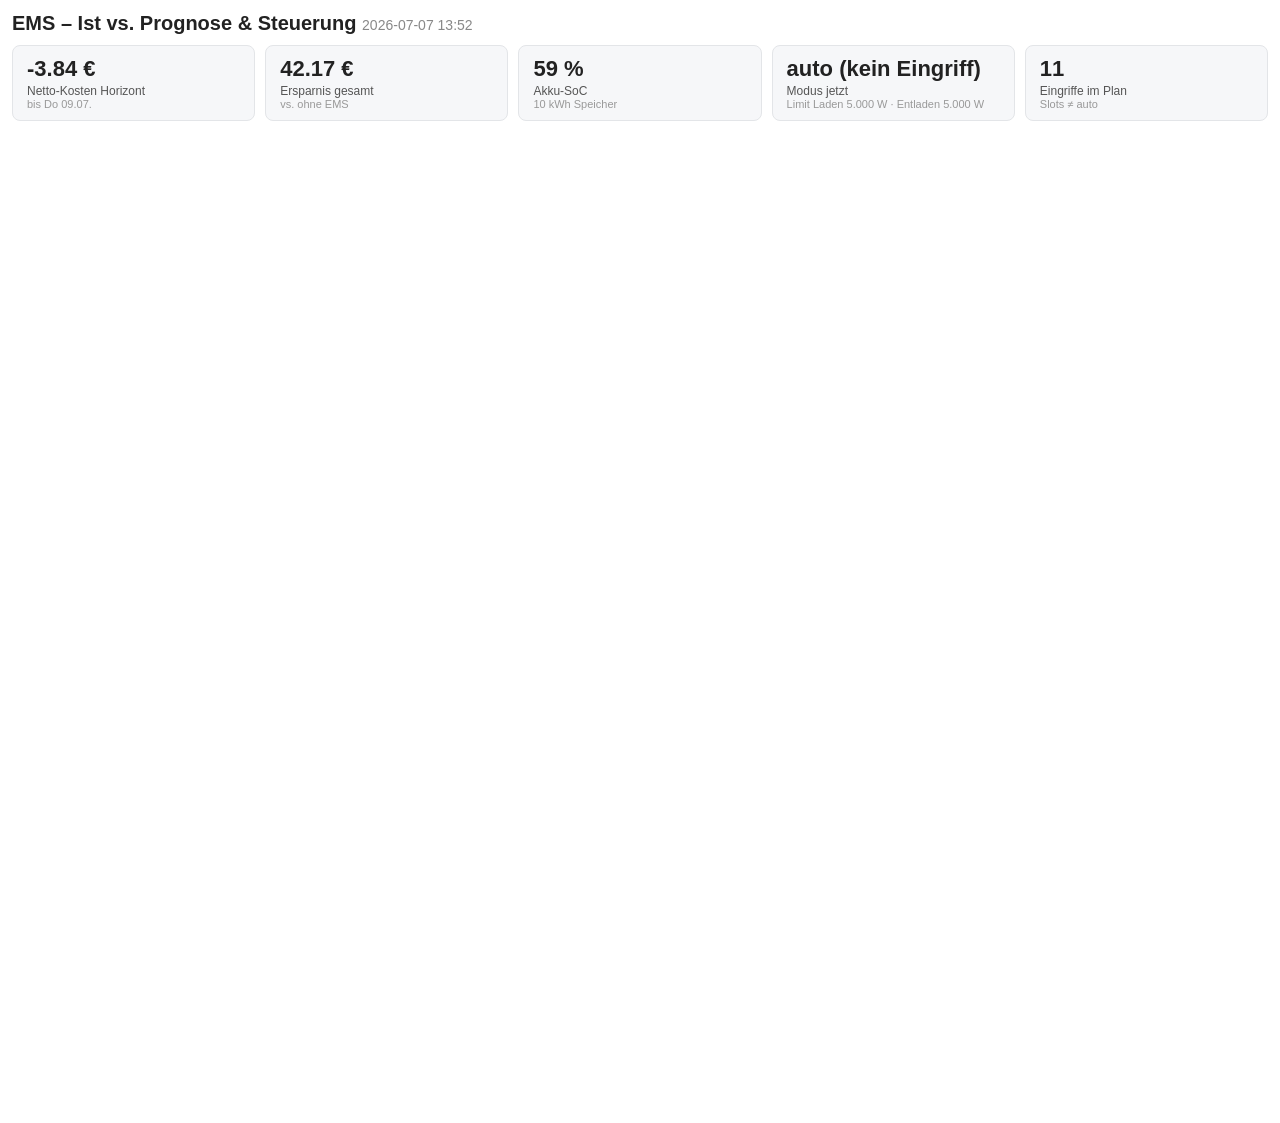
==== commit bbe6441d: "README: Dashboard-Screenshot (Beispieldaten) eingebunden dashboard_beispiel.png per Headless-Chromiu" ====
--- a/dashboard_beispiel.html
+++ b/dashboard_beispiel.html
@@ -2,7 +2,7 @@
 <html lang="de"><head><meta charset="utf-8">
 <meta name="viewport" content="width=device-width, initial-scale=1">
 <title>EMS Dashboard</title>
-<script src="https://cdn.plot.ly/plotly-6.8.0.min.js"></script>
+<script src="https://cdn.plot.ly/plotly-3.6.0.min.js"></script>
 <style>
  body { font-family: -apple-system, 'Segoe UI', Roboto, sans-serif;
         margin: 12px; color: #222; background: #fff; }
@@ -16,8 +16,8 @@
  .tile .s { font-size: 11px; color: #999; }
 </style></head><body>
 <h1>EMS – Ist vs. Prognose &amp; Steuerung
- <span class="ts">2026-07-07 13:48</span></h1>
+ <span class="ts">2026-07-07 13:52</span></h1>
 <div class="tiles"><div class="tile"><div class="v">-3.84 €</div><div class="l">Netto-Kosten Horizont</div><div class="s">bis Do 09.07.</div></div><div class="tile"><div class="v">42.17 €</div><div class="l">Ersparnis gesamt</div><div class="s">vs. ohne EMS</div></div><div class="tile"><div class="v">59 %</div><div class="l">Akku-SoC</div><div class="s">10 kWh Speicher</div></div><div class="tile"><div class="v">auto (kein Eingriff)</div><div class="l">Modus jetzt</div><div class="s">Limit Laden 5.000 W · Entladen 5.000 W</div></div><div class="tile"><div class="v">11</div><div class="l">Eingriffe im Plan</div><div class="s">Slots ≠ auto</div></div></div>
-<div style="height:980px; width:100%;">                            <div id="9c6d95ac-40c9-4cb5-93b3-e4411912855a" class="plotly-graph-div" style="height:100%; width:100%;"></div>            <script>                window.PLOTLYENV=window.PLOTLYENV || {};                                if (document.getElementById("9c6d95ac-40c9-4cb5-93b3-e4411912855a")) {                    Plotly.newPlot(                        "9c6d95ac-40c9-4cb5-93b3-e4411912855a",                        [{"hoverinfo":"skip","legendgroup":"prog","line":{"width":0},"mode":"lines","showlegend":false,"x":["2026-07-07T00:00:00+02:00","2026-07-07T00:15:00+02:00","2026-07-07T00:30:00+02:00","2026-07-07T00:45:00+02:00","2026-07-07T01:00:00+02:00","2026-07-07T01:15:00+02:00","2026-07-07T01:30:00+02:00","2026-07-07T01:45:00+02:00","2026-07-07T02:00:00+02:00","2026-07-07T02:15:00+02:00","2026-07-07T02:30:00+02:00","2026-07-07T02:45:00+02:00","2026-07-07T03:00:00+02:00","2026-07-07T03:15:00+02:00","2026-07-07T03:30:00+02:00","2026-07-07T03:45:00+02:00","2026-07-07T04:00:00+02:00","2026-07-07T04:15:00+02:00","2026-07-07T04:30:00+02:00","2026-07-07T04:45:00+02:00","2026-07-07T05:00:00+02:00","2026-07-07T05:15:00+02:00","2026-07-07T05:30:00+02:00","2026-07-07T05:45:00+02:00","2026-07-07T06:00:00+02:00","2026-07-07T06:15:00+02:00","2026-07-07T06:30:00+02:00","2026-07-07T06:45:00+02:00","2026-07-07T07:00:00+02:00","2026-07-07T07:15:00+02:00","2026-07-07T07:30:00+02:00","2026-07-07T07:45:00+02:00","2026-07-07T08:00:00+02:00","2026-07-07T08:15:00+02:00","2026-07-07T08:30:00+02:00","2026-07-07T08:45:00+02:00","2026-07-07T09:00:00+02:00","2026-07-07T09:15:00+02:00","2026-07-07T09:30:00+02:00","2026-07-07T09:45:00+02:00","2026-07-07T10:00:00+02:00","2026-07-07T10:15:00+02:00","2026-07-07T10:30:00+02:00","2026-07-07T10:45:00+02:00","2026-07-07T11:00:00+02:00","2026-07-07T11:15:00+02:00","2026-07-07T11:30:00+02:00","2026-07-07T11:45:00+02:00","2026-07-07T12:00:00+02:00","2026-07-07T12:15:00+02:00","2026-07-07T12:30:00+02:00","2026-07-07T12:45:00+02:00","2026-07-07T13:00:00+02:00","2026-07-07T13:15:00+02:00","2026-07-07T13:30:00+02:00","2026-07-07T13:45:00+02:00","2026-07-07T14:00:00+02:00","2026-07-07T14:15:00+02:00","2026-07-07T14:30:00+02:00","2026-07-07T14:45:00+02:00","2026-07-07T15:00:00+02:00","2026-07-07T15:15:00+02:00","2026-07-07T15:30:00+02:00","2026-07-07T15:45:00+02:00","2026-07-07T16:00:00+02:00","2026-07-07T16:15:00+02:00","2026-07-07T16:30:00+02:00","2026-07-07T16:45:00+02:00","2026-07-07T17:00:00+02:00","2026-07-07T17:15:00+02:00","2026-07-07T17:30:00+02:00","2026-07-07T17:45:00+02:00","2026-07-07T18:00:00+02:00","2026-07-07T18:15:00+02:00","2026-07-07T18:30:00+02:00","2026-07-07T18:45:00+02:00","2026-07-07T19:00:00+02:00","2026-07-07T19:15:00+02:00","2026-07-07T19:30:00+02:00","2026-07-07T19:45:00+02:00","2026-07-07T20:00:00+02:00","2026-07-07T20:15:00+02:00","2026-07-07T20:30:00+02:00","2026-07-07T20:45:00+02:00","2026-07-07T21:00:00+02:00","2026-07-07T21:15:00+02:00","2026-07-07T21:30:00+02:00","2026-07-07T21:45:00+02:00","2026-07-07T22:00:00+02:00","2026-07-07T22:15:00+02:00","2026-07-07T22:30:00+02:00","2026-07-07T22:45:00+02:00","2026-07-07T23:00:00+02:00","2026-07-07T23:15:00+02:00","2026-07-07T23:30:00+02:00","2026-07-07T23:45:00+02:00","2026-07-08T00:00:00+02:00","2026-07-08T00:15:00+02:00","2026-07-08T00:30:00+02:00","2026-07-08T00:45:00+02:00","2026-07-08T01:00:00+02:00","2026-07-08T01:15:00+02:00","2026-07-08T01:30:00+02:00","2026-07-08T01:45:00+02:00","2026-07-08T02:00:00+02:00","2026-07-08T02:15:00+02:00","2026-07-08T02:30:00+02:00","2026-07-08T02:45:00+02:00","2026-07-08T03:00:00+02:00","2026-07-08T03:15:00+02:00","2026-07-08T03:30:00+02:00","2026-07-08T03:45:00+02:00","2026-07-08T04:00:00+02:00","2026-07-08T04:15:00+02:00","2026-07-08T04:30:00+02:00","2026-07-08T04:45:00+02:00","2026-07-08T05:00:00+02:00","2026-07-08T05:15:00+02:00","2026-07-08T05:30:00+02:00","2026-07-08T05:45:00+02:00","2026-07-08T06:00:00+02:00","2026-07-08T06:15:00+02:00","2026-07-08T06:30:00+02:00","2026-07-08T06:45:00+02:00","2026-07-08T07:00:00+02:00","2026-07-08T07:15:00+02:00","2026-07-08T07:30:00+02:00","2026-07-08T07:45:00+02:00","2026-07-08T08:00:00+02:00","2026-07-08T08:15:00+02:00","2026-07-08T08:30:00+02:00","2026-07-08T08:45:00+02:00","2026-07-08T09:00:00+02:00","2026-07-08T09:15:00+02:00","2026-07-08T09:30:00+02:00","2026-07-08T09:45:00+02:00","2026-07-08T10:00:00+02:00","2026-07-08T10:15:00+02:00","2026-07-08T10:30:00+02:00","2026-07-08T10:45:00+02:00","2026-07-08T11:00:00+02:00","2026-07-08T11:15:00+02:00","2026-07-08T11:30:00+02:00","2026-07-08T11:45:00+02:00","2026-07-08T12:00:00+02:00","2026-07-08T12:15:00+02:00","2026-07-08T12:30:00+02:00","2026-07-08T12:45:00+02:00","2026-07-08T13:00:00+02:00","2026-07-08T13:15:00+02:00","2026-07-08T13:30:00+02:00","2026-07-08T13:45:00+02:00","2026-07-08T14:00:00+02:00","2026-07-08T14:15:00+02:00","2026-07-08T14:30:00+02:00","2026-07-08T14:45:00+02:00","2026-07-08T15:00:00+02:00","2026-07-08T15:15:00+02:00","2026-07-08T15:30:00+02:00","2026-07-08T15:45:00+02:00","2026-07-08T16:00:00+02:00","2026-07-08T16:15:00+02:00","2026-07-08T16:30:00+02:00","2026-07-08T16:45:00+02:00","2026-07-08T17:00:00+02:00","2026-07-08T17:15:00+02:00","2026-07-08T17:30:00+02:00","2026-07-08T17:45:00+02:00","2026-07-08T18:00:00+02:00","2026-07-08T18:15:00+02:00","2026-07-08T18:30:00+02:00","2026-07-08T18:45:00+02:00","2026-07-08T19:00:00+02:00","2026-07-08T19:15:00+02:00","2026-07-08T19:30:00+02:00","2026-07-08T19:45:00+02:00","2026-07-08T20:00:00+02:00","2026-07-08T20:15:00+02:00","2026-07-08T20:30:00+02:00","2026-07-08T20:45:00+02:00","2026-07-08T21:00:00+02:00","2026-07-08T21:15:00+02:00","2026-07-08T21:30:00+02:00","2026-07-08T21:45:00+02:00","2026-07-08T22:00:00+02:00","2026-07-08T22:15:00+02:00","2026-07-08T22:30:00+02:00","2026-07-08T22:45:00+02:00","2026-07-08T23:00:00+02:00","2026-07-08T23:15:00+02:00","2026-07-08T23:30:00+02:00","2026-07-08T23:45:00+02:00","2026-07-09T00:00:00+02:00","2026-07-09T00:15:00+02:00","2026-07-09T00:30:00+02:00","2026-07-09T00:45:00+02:00","2026-07-09T01:00:00+02:00","2026-07-09T01:15:00+02:00","2026-07-09T01:30:00+02:00","2026-07-09T01:45:00+02:00","2026-07-09T02:00:00+02:00","2026-07-09T02:15:00+02:00","2026-07-09T02:30:00+02:00","2026-07-09T02:45:00+02:00","2026-07-09T03:00:00+02:00","2026-07-09T03:15:00+02:00","2026-07-09T03:30:00+02:00","2026-07-09T03:45:00+02:00","2026-07-09T04:00:00+02:00","2026-07-09T04:15:00+02:00","2026-07-09T04:30:00+02:00","2026-07-09T04:45:00+02:00","2026-07-09T05:00:00+02:00","2026-07-09T05:15:00+02:00","2026-07-09T05:30:00+02:00","2026-07-09T05:45:00+02:00","2026-07-09T06:00:00+02:00","2026-07-09T06:15:00+02:00","2026-07-09T06:30:00+02:00","2026-07-09T06:45:00+02:00","2026-07-09T07:00:00+02:00","2026-07-09T07:15:00+02:00","2026-07-09T07:30:00+02:00","2026-07-09T07:45:00+02:00","2026-07-09T08:00:00+02:00","2026-07-09T08:15:00+02:00","2026-07-09T08:30:00+02:00","2026-07-09T08:45:00+02:00","2026-07-09T09:00:00+02:00","2026-07-09T09:15:00+02:00","2026-07-09T09:30:00+02:00","2026-07-09T09:45:00+02:00","2026-07-09T10:00:00+02:00","2026-07-09T10:15:00+02:00","2026-07-09T10:30:00+02:00","2026-07-09T10:45:00+02:00","2026-07-09T11:00:00+02:00","2026-07-09T11:15:00+02:00","2026-07-09T11:30:00+02:00","2026-07-09T11:45:00+02:00","2026-07-09T12:00:00+02:00","2026-07-09T12:15:00+02:00","2026-07-09T12:30:00+02:00","2026-07-09T12:45:00+02:00","2026-07-09T13:00:00+02:00","2026-07-09T13:15:00+02:00","2026-07-09T13:30:00+02:00","2026-07-09T13:45:00+02:00","2026-07-09T14:00:00+02:00","2026-07-09T14:15:00+02:00","2026-07-09T14:30:00+02:00","2026-07-09T14:45:00+02:00","2026-07-09T15:00:00+02:00","2026-07-09T15:15:00+02:00","2026-07-09T15:30:00+02:00","2026-07-09T15:45:00+02:00","2026-07-09T16:00:00+02:00","2026-07-09T16:15:00+02:00","2026-07-09T16:30:00+02:00","2026-07-09T16:45:00+02:00","2026-07-09T17:00:00+02:00","2026-07-09T17:15:00+02:00","2026-07-09T17:30:00+02:00","2026-07-09T17:45:00+02:00","2026-07-09T18:00:00+02:00","2026-07-09T18:15:00+02:00","2026-07-09T18:30:00+02:00","2026-07-09T18:45:00+02:00","2026-07-09T19:00:00+02:00","2026-07-09T19:15:00+02:00","2026-07-09T19:30:00+02:00","2026-07-09T19:45:00+02:00","2026-07-09T20:00:00+02:00","2026-07-09T20:15:00+02:00","2026-07-09T20:30:00+02:00","2026-07-09T20:45:00+02:00","2026-07-09T21:00:00+02:00","2026-07-09T21:15:00+02:00","2026-07-09T21:30:00+02:00","2026-07-09T21:45:00+02:00","2026-07-09T22:00:00+02:00","2026-07-09T22:15:00+02:00","2026-07-09T22:30:00+02:00","2026-07-09T22:45:00+02:00","2026-07-09T23:00:00+02:00","2026-07-09T23:15:00+02:00","2026-07-09T23:30:00+02:00","2026-07-09T23:45:00+02:00"],"y":{"dtype":"f8","bdata":"FIQ0MHg3kz7EK1kb\u002fBmoPuNA4TJrsb0+j6J3VZn30T5kZ\u002f2g5FvlPlCOB64O8fg+fwmk4hmcDD9yZiN3Rx4gP6i2mMkR1zE\u002fu\u002fbkRntlQz+hNWzCGbdUPypNJqRvu2U\u002f1P\u002f5rkBldj\u002fSW5dAr6uGP5GCVaMAi5Y\u002fhL3Vz\u002fAEpj98NF9kiyC1P2MvsZiO6cM\u002fHGOWNmtv0j92d1Pu\u002f8PgP93tXClq9O0\u002f6JVhUz5J+j84w300lagGQMAA9Q2WLxNA3GiXYHbqH0BUwhumiRMqQM4+XZ+a7TRA5qVqvsN\u002fQECecBoG5Y1JQHi5SXp6cFNA5w3jbk0NXUCoLliDIVNlQJJ7pX1iwG5AP8bV2sHHdUAf4\u002f2TeE5+QE0u+UhJtoRAbTY58xjPi0AOoXGBoVaSQIhlh4gWwpdArIVaRiM8nkD8Vh6m7eWiQGHc9bLMNKdAEmp04fj9q0B3TkEQapWwQE9W4pdITbNA5av+smwRtkB2HjrTu8i4QGWhmT+BV7tAuC7Vfi6hvUAoKzNBYoq\u002fQL8IktuBfcBAVDSighzwwEAAAAAAABfBQFQ0ooIc8MBAvwiS24F9wEAoKzNBYoq\u002fQLgu1X4uob1AZaGZP4FXu0B2HjrTu8i4QOWr\u002frJsEbZAT1bil0hNs0B3TkEQapWwQBJqdOH4\u002fatAYdz1ssw0p0D8Vh6m7eWiQKyFWkYjPJ5AiGWHiBbCl0AOoXGBoVaSQG02OfMYz4tATS75SEm2hEAf4\u002f2TeE5+QD\u002fG1drBx3VAknulfWLAbkCoLliDIVNlQOcN425NDV1AeLlJenpwU0CecBoG5Y1JQOalar7Df0BAzj5dn5rtNEBUwhumiRMqQNxol2B26h9AwAD1DZYvE0A4w300lagGQOiVYVM+Sfo\u002f3e1cKWr07T92d1Pu\u002f8PgPxxjljZrb9I\u002fYy+xmI7pwz98NF9kiyC1P4S91c\u002fwBKY\u002fkYJVowCLlj\u002fSW5dAr6uGP9T\u002f+a5AZXY\u002fKk0mpG+7ZT+hNWzCGbdUP7v25EZ7ZUM\u002fFIQ0MHg3kz7EK1kb\u002fBmoPuNA4TJrsb0+j6J3VZn30T5kZ\u002f2g5FvlPlCOB64O8fg+fwmk4hmcDD9yZiN3Rx4gP6i2mMkR1zE\u002fu\u002fbkRntlQz+hNWzCGbdUPypNJqRvu2U\u002f1P\u002f5rkBldj\u002fSW5dAr6uGP5GCVaMAi5Y\u002fhL3Vz\u002fAEpj98NF9kiyC1P2MvsZiO6cM\u002fHGOWNmtv0j92d1Pu\u002f8PgP93tXClq9O0\u002f6JVhUz5J+j84w300lagGQMAA9Q2WLxNA3GiXYHbqH0BUwhumiRMqQM4+XZ+a7TRA5qVqvsN\u002fQECecBoG5Y1JQHi5SXp6cFNA5w3jbk0NXUCoLliDIVNlQJJ7pX1iwG5AP8bV2sHHdUAf4\u002f2TeE5+QE0u+UhJtoRAbTY58xjPi0AOoXGBoVaSQIhlh4gWwpdArIVaRiM8nkD8Vh6m7eWiQGHc9bLMNKdAEmp04fj9q0B3TkEQapWwQE9W4pdITbNA5av+smwRtkB2HjrTu8i4QGWhmT+BV7tAuC7Vfi6hvUAoKzNBYoq\u002fQL8IktuBfcBAVDSighzwwEAAAAAAABfBQFQ0ooIc8MBAvwiS24F9wEAoKzNBYoq\u002fQLgu1X4uob1AZaGZP4FXu0B2HjrTu8i4QOWr\u002frJsEbZAT1bil0hNs0B3TkEQapWwQBJqdOH4\u002fatAYdz1ssw0p0D8Vh6m7eWiQKyFWkYjPJ5AiGWHiBbCl0AOoXGBoVaSQG02OfMYz4tATS75SEm2hEAf4\u002f2TeE5+QD\u002fG1drBx3VAknulfWLAbkCoLliDIVNlQOcN425NDV1AeLlJenpwU0CecBoG5Y1JQOalar7Df0BAzj5dn5rtNEBUwhumiRMqQNxol2B26h9AwAD1DZYvE0A4w300lagGQOiVYVM+Sfo\u002f3e1cKWr07T92d1Pu\u002f8PgPxxjljZrb9I\u002fYy+xmI7pwz98NF9kiyC1P4S91c\u002fwBKY\u002fkYJVowCLlj\u002fSW5dAr6uGP9T\u002f+a5AZXY\u002fKk0mpG+7ZT+hNWzCGbdUP7v25EZ7ZUM\u002fFIQ0MHg3kz7EK1kb\u002fBmoPuNA4TJrsb0+j6J3VZn30T5kZ\u002f2g5FvlPlCOB64O8fg+fwmk4hmcDD9yZiN3Rx4gP6i2mMkR1zE\u002fu\u002fbkRntlQz+hNWzCGbdUPypNJqRvu2U\u002f1P\u002f5rkBldj\u002fSW5dAr6uGP5GCVaMAi5Y\u002fhL3Vz\u002fAEpj98NF9kiyC1P2MvsZiO6cM\u002fHGOWNmtv0j92d1Pu\u002f8PgP93tXClq9O0\u002f6JVhUz5J+j84w300lagGQMAA9Q2WLxNA3GiXYHbqH0BUwhumiRMqQM4+XZ+a7TRA5qVqvsN\u002fQECecBoG5Y1JQHi5SXp6cFNA5w3jbk0NXUCoLliDIVNlQJJ7pX1iwG5AP8bV2sHHdUAf4\u002f2TeE5+QE0u+UhJtoRAbTY58xjPi0AOoXGBoVaSQIhlh4gWwpdArIVaRiM8nkD8Vh6m7eWiQGHc9bLMNKdAEmp04fj9q0B3TkEQapWwQE9W4pdITbNA5av+smwRtkB2HjrTu8i4QGWhmT+BV7tAuC7Vfi6hvUAoKzNBYoq\u002fQL8IktuBfcBAVDSighzwwEAAAAAAABfBQFQ0ooIc8MBAvwiS24F9wEAoKzNBYoq\u002fQLgu1X4uob1AZaGZP4FXu0B2HjrTu8i4QOWr\u002frJsEbZAT1bil0hNs0B3TkEQapWwQBJqdOH4\u002fatAYdz1ssw0p0D8Vh6m7eWiQKyFWkYjPJ5AiGWHiBbCl0AOoXGBoVaSQG02OfMYz4tATS75SEm2hEAf4\u002f2TeE5+QD\u002fG1drBx3VAknulfWLAbkCoLliDIVNlQOcN425NDV1AeLlJenpwU0CecBoG5Y1JQOalar7Df0BAzj5dn5rtNEBUwhumiRMqQNxol2B26h9AwAD1DZYvE0A4w300lagGQOiVYVM+Sfo\u002f3e1cKWr07T92d1Pu\u002f8PgPxxjljZrb9I\u002fYy+xmI7pwz98NF9kiyC1P4S91c\u002fwBKY\u002fkYJVowCLlj\u002fSW5dAr6uGP9T\u002f+a5AZXY\u002fKk0mpG+7ZT+hNWzCGbdUP7v25EZ7ZUM\u002f"},"type":"scatter","xaxis":"x","yaxis":"y"},{"fill":"tonexty","fillcolor":"rgba(255,127,14,0.14)","hoverinfo":"skip","legendgroup":"prog","line":{"width":0},"mode":"lines","name":"PV p10\u2013p90","x":["2026-07-07T00:00:00+02:00","2026-07-07T00:15:00+02:00","2026-07-07T00:30:00+02:00","2026-07-07T00:45:00+02:00","2026-07-07T01:00:00+02:00","2026-07-07T01:15:00+02:00","2026-07-07T01:30:00+02:00","2026-07-07T01:45:00+02:00","2026-07-07T02:00:00+02:00","2026-07-07T02:15:00+02:00","2026-07-07T02:30:00+02:00","2026-07-07T02:45:00+02:00","2026-07-07T03:00:00+02:00","2026-07-07T03:15:00+02:00","2026-07-07T03:30:00+02:00","2026-07-07T03:45:00+02:00","2026-07-07T04:00:00+02:00","2026-07-07T04:15:00+02:00","2026-07-07T04:30:00+02:00","2026-07-07T04:45:00+02:00","2026-07-07T05:00:00+02:00","2026-07-07T05:15:00+02:00","2026-07-07T05:30:00+02:00","2026-07-07T05:45:00+02:00","2026-07-07T06:00:00+02:00","2026-07-07T06:15:00+02:00","2026-07-07T06:30:00+02:00","2026-07-07T06:45:00+02:00","2026-07-07T07:00:00+02:00","2026-07-07T07:15:00+02:00","2026-07-07T07:30:00+02:00","2026-07-07T07:45:00+02:00","2026-07-07T08:00:00+02:00","2026-07-07T08:15:00+02:00","2026-07-07T08:30:00+02:00","2026-07-07T08:45:00+02:00","2026-07-07T09:00:00+02:00","2026-07-07T09:15:00+02:00","2026-07-07T09:30:00+02:00","2026-07-07T09:45:00+02:00","2026-07-07T10:00:00+02:00","2026-07-07T10:15:00+02:00","2026-07-07T10:30:00+02:00","2026-07-07T10:45:00+02:00","2026-07-07T11:00:00+02:00","2026-07-07T11:15:00+02:00","2026-07-07T11:30:00+02:00","2026-07-07T11:45:00+02:00","2026-07-07T12:00:00+02:00","2026-07-07T12:15:00+02:00","2026-07-07T12:30:00+02:00","2026-07-07T12:45:00+02:00","2026-07-07T13:00:00+02:00","2026-07-07T13:15:00+02:00","2026-07-07T13:30:00+02:00","2026-07-07T13:45:00+02:00","2026-07-07T14:00:00+02:00","2026-07-07T14:15:00+02:00","2026-07-07T14:30:00+02:00","2026-07-07T14:45:00+02:00","2026-07-07T15:00:00+02:00","2026-07-07T15:15:00+02:00","2026-07-07T15:30:00+02:00","2026-07-07T15:45:00+02:00","2026-07-07T16:00:00+02:00","2026-07-07T16:15:00+02:00","2026-07-07T16:30:00+02:00","2026-07-07T16:45:00+02:00","2026-07-07T17:00:00+02:00","2026-07-07T17:15:00+02:00","2026-07-07T17:30:00+02:00","2026-07-07T17:45:00+02:00","2026-07-07T18:00:00+02:00","2026-07-07T18:15:00+02:00","2026-07-07T18:30:00+02:00","2026-07-07T18:45:00+02:00","2026-07-07T19:00:00+02:00","2026-07-07T19:15:00+02:00","2026-07-07T19:30:00+02:00","2026-07-07T19:45:00+02:00","2026-07-07T20:00:00+02:00","2026-07-07T20:15:00+02:00","2026-07-07T20:30:00+02:00","2026-07-07T20:45:00+02:00","2026-07-07T21:00:00+02:00","2026-07-07T21:15:00+02:00","2026-07-07T21:30:00+02:00","2026-07-07T21:45:00+02:00","2026-07-07T22:00:00+02:00","2026-07-07T22:15:00+02:00","2026-07-07T22:30:00+02:00","2026-07-07T22:45:00+02:00","2026-07-07T23:00:00+02:00","2026-07-07T23:15:00+02:00","2026-07-07T23:30:00+02:00","2026-07-07T23:45:00+02:00","2026-07-08T00:00:00+02:00","2026-07-08T00:15:00+02:00","2026-07-08T00:30:00+02:00","2026-07-08T00:45:00+02:00","2026-07-08T01:00:00+02:00","2026-07-08T01:15:00+02:00","2026-07-08T01:30:00+02:00","2026-07-08T01:45:00+02:00","2026-07-08T02:00:00+02:00","2026-07-08T02:15:00+02:00","2026-07-08T02:30:00+02:00","2026-07-08T02:45:00+02:00","2026-07-08T03:00:00+02:00","2026-07-08T03:15:00+02:00","2026-07-08T03:30:00+02:00","2026-07-08T03:45:00+02:00","2026-07-08T04:00:00+02:00","2026-07-08T04:15:00+02:00","2026-07-08T04:30:00+02:00","2026-07-08T04:45:00+02:00","2026-07-08T05:00:00+02:00","2026-07-08T05:15:00+02:00","2026-07-08T05:30:00+02:00","2026-07-08T05:45:00+02:00","2026-07-08T06:00:00+02:00","2026-07-08T06:15:00+02:00","2026-07-08T06:30:00+02:00","2026-07-08T06:45:00+02:00","2026-07-08T07:00:00+02:00","2026-07-08T07:15:00+02:00","2026-07-08T07:30:00+02:00","2026-07-08T07:45:00+02:00","2026-07-08T08:00:00+02:00","2026-07-08T08:15:00+02:00","2026-07-08T08:30:00+02:00","2026-07-08T08:45:00+02:00","2026-07-08T09:00:00+02:00","2026-07-08T09:15:00+02:00","2026-07-08T09:30:00+02:00","2026-07-08T09:45:00+02:00","2026-07-08T10:00:00+02:00","2026-07-08T10:15:00+02:00","2026-07-08T10:30:00+02:00","2026-07-08T10:45:00+02:00","2026-07-08T11:00:00+02:00","2026-07-08T11:15:00+02:00","2026-07-08T11:30:00+02:00","2026-07-08T11:45:00+02:00","2026-07-08T12:00:00+02:00","2026-07-08T12:15:00+02:00","2026-07-08T12:30:00+02:00","2026-07-08T12:45:00+02:00","2026-07-08T13:00:00+02:00","2026-07-08T13:15:00+02:00","2026-07-08T13:30:00+02:00","2026-07-08T13:45:00+02:00","2026-07-08T14:00:00+02:00","2026-07-08T14:15:00+02:00","2026-07-08T14:30:00+02:00","2026-07-08T14:45:00+02:00","2026-07-08T15:00:00+02:00","2026-07-08T15:15:00+02:00","2026-07-08T15:30:00+02:00","2026-07-08T15:45:00+02:00","2026-07-08T16:00:00+02:00","2026-07-08T16:15:00+02:00","2026-07-08T16:30:00+02:00","2026-07-08T16:45:00+02:00","2026-07-08T17:00:00+02:00","2026-07-08T17:15:00+02:00","2026-07-08T17:30:00+02:00","2026-07-08T17:45:00+02:00","2026-07-08T18:00:00+02:00","2026-07-08T18:15:00+02:00","2026-07-08T18:30:00+02:00","2026-07-08T18:45:00+02:00","2026-07-08T19:00:00+02:00","2026-07-08T19:15:00+02:00","2026-07-08T19:30:00+02:00","2026-07-08T19:45:00+02:00","2026-07-08T20:00:00+02:00","2026-07-08T20:15:00+02:00","2026-07-08T20:30:00+02:00","2026-07-08T20:45:00+02:00","2026-07-08T21:00:00+02:00","2026-07-08T21:15:00+02:00","2026-07-08T21:30:00+02:00","2026-07-08T21:45:00+02:00","2026-07-08T22:00:00+02:00","2026-07-08T22:15:00+02:00","2026-07-08T22:30:00+02:00","2026-07-08T22:45:00+02:00","2026-07-08T23:00:00+02:00","2026-07-08T23:15:00+02:00","2026-07-08T23:30:00+02:00","2026-07-08T23:45:00+02:00","2026-07-09T00:00:00+02:00","2026-07-09T00:15:00+02:00","2026-07-09T00:30:00+02:00","2026-07-09T00:45:00+02:00","2026-07-09T01:00:00+02:00","2026-07-09T01:15:00+02:00","2026-07-09T01:30:00+02:00","2026-07-09T01:45:00+02:00","2026-07-09T02:00:00+02:00","2026-07-09T02:15:00+02:00","2026-07-09T02:30:00+02:00","2026-07-09T02:45:00+02:00","2026-07-09T03:00:00+02:00","2026-07-09T03:15:00+02:00","2026-07-09T03:30:00+02:00","2026-07-09T03:45:00+02:00","2026-07-09T04:00:00+02:00","2026-07-09T04:15:00+02:00","2026-07-09T04:30:00+02:00","2026-07-09T04:45:00+02:00","2026-07-09T05:00:00+02:00","2026-07-09T05:15:00+02:00","2026-07-09T05:30:00+02:00","2026-07-09T05:45:00+02:00","2026-07-09T06:00:00+02:00","2026-07-09T06:15:00+02:00","2026-07-09T06:30:00+02:00","2026-07-09T06:45:00+02:00","2026-07-09T07:00:00+02:00","2026-07-09T07:15:00+02:00","2026-07-09T07:30:00+02:00","2026-07-09T07:45:00+02:00","2026-07-09T08:00:00+02:00","2026-07-09T08:15:00+02:00","2026-07-09T08:30:00+02:00","2026-07-09T08:45:00+02:00","2026-07-09T09:00:00+02:00","2026-07-09T09:15:00+02:00","2026-07-09T09:30:00+02:00","2026-07-09T09:45:00+02:00","2026-07-09T10:00:00+02:00","2026-07-09T10:15:00+02:00","2026-07-09T10:30:00+02:00","2026-07-09T10:45:00+02:00","2026-07-09T11:00:00+02:00","2026-07-09T11:15:00+02:00","2026-07-09T11:30:00+02:00","2026-07-09T11:45:00+02:00","2026-07-09T12:00:00+02:00","2026-07-09T12:15:00+02:00","2026-07-09T12:30:00+02:00","2026-07-09T12:45:00+02:00","2026-07-09T13:00:00+02:00","2026-07-09T13:15:00+02:00","2026-07-09T13:30:00+02:00","2026-07-09T13:45:00+02:00","2026-07-09T14:00:00+02:00","2026-07-09T14:15:00+02:00","2026-07-09T14:30:00+02:00","2026-07-09T14:45:00+02:00","2026-07-09T15:00:00+02:00","2026-07-09T15:15:00+02:00","2026-07-09T15:30:00+02:00","2026-07-09T15:45:00+02:00","2026-07-09T16:00:00+02:00","2026-07-09T16:15:00+02:00","2026-07-09T16:30:00+02:00","2026-07-09T16:45:00+02:00","2026-07-09T17:00:00+02:00","2026-07-09T17:15:00+02:00","2026-07-09T17:30:00+02:00","2026-07-09T17:45:00+02:00","2026-07-09T18:00:00+02:00","2026-07-09T18:15:00+02:00","2026-07-09T18:30:00+02:00","2026-07-09T18:45:00+02:00","2026-07-09T19:00:00+02:00","2026-07-09T19:15:00+02:00","2026-07-09T19:30:00+02:00","2026-07-09T19:45:00+02:00","2026-07-09T20:00:00+02:00","2026-07-09T20:15:00+02:00","2026-07-09T20:30:00+02:00","2026-07-09T20:45:00+02:00","2026-07-09T21:00:00+02:00","2026-07-09T21:15:00+02:00","2026-07-09T21:30:00+02:00","2026-07-09T21:45:00+02:00","2026-07-09T22:00:00+02:00","2026-07-09T22:15:00+02:00","2026-07-09T22:30:00+02:00","2026-07-09T22:45:00+02:00","2026-07-09T23:00:00+02:00","2026-07-09T23:15:00+02:00","2026-07-09T23:30:00+02:00","2026-07-09T23:45:00+02:00"],"y":{"dtype":"f8","bdata":"JsbwFSLpgD4U6YssljWVPiQQap0\u002fIao+3hO+Tkufvz4HMhL0vsvSPnCw3bfZ8uU+e43DfzUt+T4Sqs1WQF4MP\u002f8sc9MKZh8\u002fm+0Gr58RMT\u002fLyCGCujpCPzAlX+LSH1M\u002fIuFWKUO1Yz8LW+EPPvNzP5+RA3F71oM\u002fqCGT\u002foFgkz+\u002f8K\u002fnhJeiP4vNFqXZhbE\u002fnr3qqhY5wD+SigNm64HNPxXHUXY0XNo\u002fZ5h097sh5z8TjelMg\u002fDzP2EfwyAy4gBA4fWjxQEWDEBpEYkhefIWQBzbHgexaiJAB\u002fucY9MJLUB48l4F3nw2QNoTdA9NG0FAhO1MgNOQSUC9cPECCcRSQFgG+NSyD1tAx2adl6oqY0Ac0kVZdKtqQDo9BA0DOnJAIzqtRs54eEAXHelxRiOAQMC\u002fEMo86IRAb0LpPVKbikCMTLR9YKGQQBgezlXna5RA3UgKNw6imEBrQivf7S+dQFqyslxU\u002fKBAl08TYH5ro0Cb5yibXc+lQI15aHWQD6hA6vVKt\u002fUSqkDSySIvdcGrQMt1Pk\[base64]\u002fDIDLiAEATjelMg\u002fDzP2eYdPe7Iec\u002fFcdRdjRc2j+SigNm64HNP5696qoWOcA\u002fi80WpdmFsT+\u002f8K\u002fnhJeiP6ghk\u002f6BYJM\u002fn5EDcXvWgz8LW+EPPvNzPyLhVilDtWM\u002fMCVf4tIfUz\u002fLyCGCujpCP5vtBq+fETE\u002fJsbwFSLpgD4U6YssljWVPiQQap0\u002fIao+3hO+Tkufvz4HMhL0vsvSPnCw3bfZ8uU+e43DfzUt+T4Sqs1WQF4MP\u002f8sc9MKZh8\u002fm+0Gr58RMT\u002fLyCGCujpCPzAlX+LSH1M\u002fIuFWKUO1Yz8LW+EPPvNzP5+RA3F71oM\u002fqCGT\u002foFgkz+\u002f8K\u002fnhJeiP4vNFqXZhbE\u002fnr3qqhY5wD+SigNm64HNPxXHUXY0XNo\u002fZ5h097sh5z8TjelMg\u002fDzP2EfwyAy4gBA4fWjxQEWDEBpEYkhefIWQBzbHgexaiJAB\u002fucY9MJLUB48l4F3nw2QNoTdA9NG0FAhO1MgNOQSUC9cPECCcRSQFgG+NSyD1tAx2adl6oqY0Ac0kVZdKtqQDo9BA0DOnJAIzqtRs54eEAXHelxRiOAQMC\u002fEMo86IRAb0LpPVKbikCMTLR9YKGQQBgezlXna5RA3UgKNw6imEBrQivf7S+dQFqyslxU\u002fKBAl08TYH5ro0Cb5yibXc+lQI15aHWQD6hA6vVKt\u002fUSqkDSySIvdcGrQMt1Pk\[base64]\u002fDIDLiAEATjelMg\u002fDzP2eYdPe7Iec\u002fFcdRdjRc2j+SigNm64HNP5696qoWOcA\u002fi80WpdmFsT+\u002f8K\u002fnhJeiP6ghk\u002f6BYJM\u002fn5EDcXvWgz8LW+EPPvNzPyLhVilDtWM\u002fMCVf4tIfUz\u002fLyCGCujpCP5vtBq+fETE\u002fJsbwFSLpgD4U6YssljWVPiQQap0\u002fIao+3hO+Tkufvz4HMhL0vsvSPnCw3bfZ8uU+e43DfzUt+T4Sqs1WQF4MP\u002f8sc9MKZh8\u002fm+0Gr58RMT\u002fLyCGCujpCPzAlX+LSH1M\u002fIuFWKUO1Yz8LW+EPPvNzP5+RA3F71oM\u002fqCGT\u002foFgkz+\u002f8K\u002fnhJeiP4vNFqXZhbE\u002fnr3qqhY5wD+SigNm64HNPxXHUXY0XNo\u002fZ5h097sh5z8TjelMg\u002fDzP2EfwyAy4gBA4fWjxQEWDEBpEYkhefIWQBzbHgexaiJAB\u002fucY9MJLUB48l4F3nw2QNoTdA9NG0FAhO1MgNOQSUC9cPECCcRSQFgG+NSyD1tAx2adl6oqY0Ac0kVZdKtqQDo9BA0DOnJAIzqtRs54eEAXHelxRiOAQMC\u002fEMo86IRAb0LpPVKbikCMTLR9YKGQQBgezlXna5RA3UgKNw6imEBrQivf7S+dQFqyslxU\u002fKBAl08TYH5ro0Cb5yibXc+lQI15aHWQD6hA6vVKt\u002fUSqkDSySIvdcGrQMt1Pk\[base64]\u002fDIDLiAEATjelMg\u002fDzP2eYdPe7Iec\u002fFcdRdjRc2j+SigNm64HNP5696qoWOcA\u002fi80WpdmFsT+\u002f8K\u002fnhJeiP6ghk\u002f6BYJM\u002fn5EDcXvWgz8LW+EPPvNzPyLhVilDtWM\u002fMCVf4tIfUz\u002fLyCGCujpCP5vtBq+fETE\u002f"},"type":"scatter","xaxis":"x","yaxis":"y"},{"hovertemplate":"%{y:,.0f} W","legendgroup":"ist","legendgrouptitle":{"text":"Ist"},"line":{"color":"#ff7f0e","shape":"linear","width":2},"mode":"lines","name":"PV (Ist)","x":["2026-07-07T00:00:00+02:00","2026-07-07T00:15:00+02:00","2026-07-07T00:30:00+02:00","2026-07-07T00:45:00+02:00","2026-07-07T01:00:00+02:00","2026-07-07T01:15:00+02:00","2026-07-07T01:30:00+02:00","2026-07-07T01:45:00+02:00","2026-07-07T02:00:00+02:00","2026-07-07T02:15:00+02:00","2026-07-07T02:30:00+02:00","2026-07-07T02:45:00+02:00","2026-07-07T03:00:00+02:00","2026-07-07T03:15:00+02:00","2026-07-07T03:30:00+02:00","2026-07-07T03:45:00+02:00","2026-07-07T04:00:00+02:00","2026-07-07T04:15:00+02:00","2026-07-07T04:30:00+02:00","2026-07-07T04:45:00+02:00","2026-07-07T05:00:00+02:00","2026-07-07T05:15:00+02:00","2026-07-07T05:30:00+02:00","2026-07-07T05:45:00+02:00","2026-07-07T06:00:00+02:00","2026-07-07T06:15:00+02:00","2026-07-07T06:30:00+02:00","2026-07-07T06:45:00+02:00","2026-07-07T07:00:00+02:00","2026-07-07T07:15:00+02:00","2026-07-07T07:30:00+02:00","2026-07-07T07:45:00+02:00","2026-07-07T08:00:00+02:00","2026-07-07T08:15:00+02:00","2026-07-07T08:30:00+02:00","2026-07-07T08:45:00+02:00","2026-07-07T09:00:00+02:00","2026-07-07T09:15:00+02:00","2026-07-07T09:30:00+02:00","2026-07-07T09:45:00+02:00","2026-07-07T10:00:00+02:00","2026-07-07T10:15:00+02:00","2026-07-07T10:30:00+02:00","2026-07-07T10:45:00+02:00","2026-07-07T11:00:00+02:00","2026-07-07T11:15:00+02:00","2026-07-07T11:30:00+02:00","2026-07-07T11:45:00+02:00","2026-07-07T12:00:00+02:00","2026-07-07T12:15:00+02:00","2026-07-07T12:30:00+02:00","2026-07-07T12:45:00+02:00","2026-07-07T13:00:00+02:00","2026-07-07T13:15:00+02:00","2026-07-07T13:30:00+02:00","2026-07-07T13:45:00+02:00","2026-07-07T14:00:00+02:00","2026-07-07T14:15:00+02:00","2026-07-07T14:30:00+02:00","2026-07-07T14:45:00+02:00","2026-07-07T15:00:00+02:00","2026-07-07T15:15:00+02:00","2026-07-07T15:30:00+02:00","2026-07-07T15:45:00+02:00","2026-07-07T16:00:00+02:00","2026-07-07T16:15:00+02:00","2026-07-07T16:30:00+02:00","2026-07-07T16:45:00+02:00","2026-07-07T17:00:00+02:00","2026-07-07T17:15:00+02:00","2026-07-07T17:30:00+02:00","2026-07-07T17:45:00+02:00","2026-07-07T18:00:00+02:00","2026-07-07T18:15:00+02:00","2026-07-07T18:30:00+02:00","2026-07-07T18:45:00+02:00","2026-07-07T19:00:00+02:00","2026-07-07T19:15:00+02:00","2026-07-07T19:30:00+02:00","2026-07-07T19:45:00+02:00","2026-07-07T20:00:00+02:00","2026-07-07T20:15:00+02:00","2026-07-07T20:30:00+02:00","2026-07-07T20:45:00+02:00","2026-07-07T21:00:00+02:00","2026-07-07T21:15:00+02:00","2026-07-07T21:30:00+02:00","2026-07-07T21:45:00+02:00","2026-07-07T22:00:00+02:00","2026-07-07T22:15:00+02:00","2026-07-07T22:30:00+02:00","2026-07-07T22:45:00+02:00","2026-07-07T23:00:00+02:00","2026-07-07T23:15:00+02:00","2026-07-07T23:30:00+02:00","2026-07-07T23:45:00+02:00","2026-07-08T00:00:00+02:00","2026-07-08T00:15:00+02:00","2026-07-08T00:30:00+02:00","2026-07-08T00:45:00+02:00","2026-07-08T01:00:00+02:00","2026-07-08T01:15:00+02:00","2026-07-08T01:30:00+02:00","2026-07-08T01:45:00+02:00","2026-07-08T02:00:00+02:00","2026-07-08T02:15:00+02:00","2026-07-08T02:30:00+02:00","2026-07-08T02:45:00+02:00","2026-07-08T03:00:00+02:00","2026-07-08T03:15:00+02:00","2026-07-08T03:30:00+02:00","2026-07-08T03:45:00+02:00","2026-07-08T04:00:00+02:00","2026-07-08T04:15:00+02:00","2026-07-08T04:30:00+02:00","2026-07-08T04:45:00+02:00","2026-07-08T05:00:00+02:00","2026-07-08T05:15:00+02:00","2026-07-08T05:30:00+02:00","2026-07-08T05:45:00+02:00","2026-07-08T06:00:00+02:00","2026-07-08T06:15:00+02:00","2026-07-08T06:30:00+02:00","2026-07-08T06:45:00+02:00","2026-07-08T07:00:00+02:00","2026-07-08T07:15:00+02:00","2026-07-08T07:30:00+02:00","2026-07-08T07:45:00+02:00","2026-07-08T08:00:00+02:00","2026-07-08T08:15:00+02:00","2026-07-08T08:30:00+02:00","2026-07-08T08:45:00+02:00","2026-07-08T09:00:00+02:00","2026-07-08T09:15:00+02:00","2026-07-08T09:30:00+02:00","2026-07-08T09:45:00+02:00","2026-07-08T10:00:00+02:00","2026-07-08T10:15:00+02:00","2026-07-08T10:30:00+02:00","2026-07-08T10:45:00+02:00","2026-07-08T11:00:00+02:00","2026-07-08T11:15:00+02:00","2026-07-08T11:30:00+02:00","2026-07-08T11:45:00+02:00","2026-07-08T12:00:00+02:00","2026-07-08T12:15:00+02:00","2026-07-08T12:30:00+02:00","2026-07-08T12:45:00+02:00","2026-07-08T13:00:00+02:00","2026-07-08T13:15:00+02:00","2026-07-08T13:30:00+02:00","2026-07-08T13:45:00+02:00","2026-07-08T14:00:00+02:00","2026-07-08T14:15:00+02:00","2026-07-08T14:30:00+02:00","2026-07-08T14:45:00+02:00","2026-07-08T15:00:00+02:00","2026-07-08T15:15:00+02:00","2026-07-08T15:30:00+02:00","2026-07-08T15:45:00+02:00","2026-07-08T16:00:00+02:00","2026-07-08T16:15:00+02:00","2026-07-08T16:30:00+02:00","2026-07-08T16:45:00+02:00","2026-07-08T17:00:00+02:00","2026-07-08T17:15:00+02:00","2026-07-08T17:30:00+02:00","2026-07-08T17:45:00+02:00","2026-07-08T18:00:00+02:00","2026-07-08T18:15:00+02:00","2026-07-08T18:30:00+02:00","2026-07-08T18:45:00+02:00","2026-07-08T19:00:00+02:00","2026-07-08T19:15:00+02:00","2026-07-08T19:30:00+02:00","2026-07-08T19:45:00+02:00","2026-07-08T20:00:00+02:00","2026-07-08T20:15:00+02:00","2026-07-08T20:30:00+02:00","2026-07-08T20:45:00+02:00","2026-07-08T21:00:00+02:00","2026-07-08T21:15:00+02:00","2026-07-08T21:30:00+02:00","2026-07-08T21:45:00+02:00","2026-07-08T22:00:00+02:00","2026-07-08T22:15:00+02:00","2026-07-08T22:30:00+02:00","2026-07-08T22:45:00+02:00","2026-07-08T23:00:00+02:00","2026-07-08T23:15:00+02:00","2026-07-08T23:30:00+02:00","2026-07-08T23:45:00+02:00","2026-07-09T00:00:00+02:00","2026-07-09T00:15:00+02:00","2026-07-09T00:30:00+02:00","2026-07-09T00:45:00+02:00","2026-07-09T01:00:00+02:00","2026-07-09T01:15:00+02:00","2026-07-09T01:30:00+02:00","2026-07-09T01:45:00+02:00","2026-07-09T02:00:00+02:00","2026-07-09T02:15:00+02:00","2026-07-09T02:30:00+02:00","2026-07-09T02:45:00+02:00","2026-07-09T03:00:00+02:00","2026-07-09T03:15:00+02:00","2026-07-09T03:30:00+02:00","2026-07-09T03:45:00+02:00","2026-07-09T04:00:00+02:00","2026-07-09T04:15:00+02:00","2026-07-09T04:30:00+02:00","2026-07-09T04:45:00+02:00","2026-07-09T05:00:00+02:00","2026-07-09T05:15:00+02:00","2026-07-09T05:30:00+02:00","2026-07-09T05:45:00+02:00","2026-07-09T06:00:00+02:00","2026-07-09T06:15:00+02:00","2026-07-09T06:30:00+02:00","2026-07-09T06:45:00+02:00","2026-07-09T07:00:00+02:00","2026-07-09T07:15:00+02:00","2026-07-09T07:30:00+02:00","2026-07-09T07:45:00+02:00","2026-07-09T08:00:00+02:00","2026-07-09T08:15:00+02:00","2026-07-09T08:30:00+02:00","2026-07-09T08:45:00+02:00","2026-07-09T09:00:00+02:00","2026-07-09T09:15:00+02:00","2026-07-09T09:30:00+02:00","2026-07-09T09:45:00+02:00","2026-07-09T10:00:00+02:00","2026-07-09T10:15:00+02:00","2026-07-09T10:30:00+02:00","2026-07-09T10:45:00+02:00","2026-07-09T11:00:00+02:00","2026-07-09T11:15:00+02:00","2026-07-09T11:30:00+02:00","2026-07-09T11:45:00+02:00","2026-07-09T12:00:00+02:00","2026-07-09T12:15:00+02:00","2026-07-09T12:30:00+02:00","2026-07-09T12:45:00+02:00","2026-07-09T13:00:00+02:00","2026-07-09T13:15:00+02:00","2026-07-09T13:30:00+02:00","2026-07-09T13:45:00+02:00","2026-07-09T14:00:00+02:00","2026-07-09T14:15:00+02:00","2026-07-09T14:30:00+02:00","2026-07-09T14:45:00+02:00","2026-07-09T15:00:00+02:00","2026-07-09T15:15:00+02:00","2026-07-09T15:30:00+02:00","2026-07-09T15:45:00+02:00","2026-07-09T16:00:00+02:00","2026-07-09T16:15:00+02:00","2026-07-09T16:30:00+02:00","2026-07-09T16:45:00+02:00","2026-07-09T17:00:00+02:00","2026-07-09T17:15:00+02:00","2026-07-09T17:30:00+02:00","2026-07-09T17:45:00+02:00","2026-07-09T18:00:00+02:00","2026-07-09T18:15:00+02:00","2026-07-09T18:30:00+02:00","2026-07-09T18:45:00+02:00","2026-07-09T19:00:00+02:00","2026-07-09T19:15:00+02:00","2026-07-09T19:30:00+02:00","2026-07-09T19:45:00+02:00","2026-07-09T20:00:00+02:00","2026-07-09T20:15:00+02:00","2026-07-09T20:30:00+02:00","2026-07-09T20:45:00+02:00","2026-07-09T21:00:00+02:00","2026-07-09T21:15:00+02:00","2026-07-09T21:30:00+02:00","2026-07-09T21:45:00+02:00","2026-07-09T22:00:00+02:00","2026-07-09T22:15:00+02:00","2026-07-09T22:30:00+02:00","2026-07-09T22:45:00+02:00","2026-07-09T23:00:00+02:00","2026-07-09T23:15:00+02:00","2026-07-09T23:30:00+02:00","2026-07-09T23:45:00+02:00"],"y":{"dtype":"f8","bdata":"4p\u002fXsryfjj73WEFxmQ2kPlQGQYkBzrk+RTfXCwOVyz7R21hHoUvhPiaU5tIMZvM+DJec4QUQBz\u002fkpjiXxfMXP\u002fPM26xSjSs\u002fxx63Hj+rPj\u002fUXJ6BQndRP5is0RmTlGI\u002fJKRjVl9+cD80oe0klEWBP3793t7\u002fu5I\u002fszrFGuoEnz84POCNl26wP6EMTHx7rL8\u002f1ShtHZS4zz91qW+KQe\u002fbPyKTzC1Kfuc\u002f2ZHD6FeQ9D9yPsALztoBQHlgakhzwBBALdUtlIHgGEAmDLKEH3skQPXeBLvBGDFAagxuoA01OkAQEZj4kDNEQB36jP8gBk1ASS6\u002fmro5V0DBsIXIEZtgQIHrJMWOUmpAOfVuYWUbckC+JtIayTV4QB3FVEHwO4FAoelMjSPLhUDACC0mljGPQEpe0RQYAJNA7GKhMNoImUBrm\u002f4yJOWbQIwxipd\u002f86JAMNv6gBcgpECcBJAKJUunQN4yyf6eUa5Ad2R4EYGzsECWaMavvwW0QAlzbu3J0bhAHsl0A1OFtkDq+fNZr0m4QMjSdJKntbpAmlbG0QDnu0DgAd7R6A27QFgriWYOxLpAXj8AVRh\u002fu0C9yKwDAgW6QAAAAAAAAPh\u002fAAAAAAAA+H8AAAAAAAD4fwAAAAAAAPh\u002fAAAAAAAA+H8AAAAAAAD4fwAAAAAAAPh\u002fAAAAAAAA+H8AAAAAAAD4fwAAAAAAAPh\u002fAAAAAAAA+H8AAAAAAAD4fwAAAAAAAPh\u002fAAAAAAAA+H8AAAAAAAD4fwAAAAAAAPh\u002fAAAAAAAA+H8AAAAAAAD4fwAAAAAAAPh\u002fAAAAAAAA+H8AAAAAAAD4fwAAAAAAAPh\u002fAAAAAAAA+H8AAAAAAAD4fwAAAAAAAPh\u002fAAAAAAAA+H8AAAAAAAD4fwAAAAAAAPh\u002fAAAAAAAA+H8AAAAAAAD4fwAAAAAAAPh\u002fAAAAAAAA+H8AAAAAAAD4fwAAAAAAAPh\u002fAAAAAAAA+H8AAAAAAAD4fwAAAAAAAPh\u002fAAAAAAAA+H8AAAAAAAD4fwAAAAAAAPh\u002fAAAAAAAA+H8AAAAAAAD4fwAAAAAAAPh\u002fAAAAAAAA+H8AAAAAAAD4fwAAAAAAAPh\u002fAAAAAAAA+H8AAAAAAAD4fwAAAAAAAPh\u002fAAAAAAAA+H8AAAAAAAD4fwAAAAAAAPh\u002fAAAAAAAA+H8AAAAAAAD4fwAAAAAAAPh\u002fAAAAAAAA+H8AAAAAAAD4fwAAAAAAAPh\u002fAAAAAAAA+H8AAAAAAAD4fwAAAAAAAPh\u002fAAAAAAAA+H8AAAAAAAD4fwAAAAAAAPh\u002fAAAAAAAA+H8AAAAAAAD4fwAAAAAAAPh\u002fAAAAAAAA+H8AAAAAAAD4fwAAAAAAAPh\u002fAAAAAAAA+H8AAAAAAAD4fwAAAAAAAPh\u002fAAAAAAAA+H8AAAAAAAD4fwAAAAAAAPh\u002fAAAAAAAA+H8AAAAAAAD4fwAAAAAAAPh\u002fAAAAAAAA+H8AAAAAAAD4fwAAAAAAAPh\u002fAAAAAAAA+H8AAAAAAAD4fwAAAAAAAPh\u002fAAAAAAAA+H8AAAAAAAD4fwAAAAAAAPh\u002fAAAAAAAA+H8AAAAAAAD4fwAAAAAAAPh\u002fAAAAAAAA+H8AAAAAAAD4fwAAAAAAAPh\u002fAAAAAAAA+H8AAAAAAAD4fwAAAAAAAPh\u002fAAAAAAAA+H8AAAAAAAD4fwAAAAAAAPh\u002fAAAAAAAA+H8AAAAAAAD4fwAAAAAAAPh\u002fAAAAAAAA+H8AAAAAAAD4fwAAAAAAAPh\u002fAAAAAAAA+H8AAAAAAAD4fwAAAAAAAPh\u002fAAAAAAAA+H8AAAAAAAD4fwAAAAAAAPh\u002fAAAAAAAA+H8AAAAAAAD4fwAAAAAAAPh\u002fAAAAAAAA+H8AAAAAAAD4fwAAAAAAAPh\u002fAAAAAAAA+H8AAAAAAAD4fwAAAAAAAPh\u002fAAAAAAAA+H8AAAAAAAD4fwAAAAAAAPh\u002fAAAAAAAA+H8AAAAAAAD4fwAAAAAAAPh\u002fAAAAAAAA+H8AAAAAAAD4fwAAAAAAAPh\u002fAAAAAAAA+H8AAAAAAAD4fwAAAAAAAPh\u002fAAAAAAAA+H8AAAAAAAD4fwAAAAAAAPh\u002fAAAAAAAA+H8AAAAAAAD4fwAAAAAAAPh\u002fAAAAAAAA+H8AAAAAAAD4fwAAAAAAAPh\u002fAAAAAAAA+H8AAAAAAAD4fwAAAAAAAPh\u002fAAAAAAAA+H8AAAAAAAD4fwAAAAAAAPh\u002fAAAAAAAA+H8AAAAAAAD4fwAAAAAAAPh\u002fAAAAAAAA+H8AAAAAAAD4fwAAAAAAAPh\u002fAAAAAAAA+H8AAAAAAAD4fwAAAAAAAPh\u002fAAAAAAAA+H8AAAAAAAD4fwAAAAAAAPh\u002fAAAAAAAA+H8AAAAAAAD4fwAAAAAAAPh\u002fAAAAAAAA+H8AAAAAAAD4fwAAAAAAAPh\u002fAAAAAAAA+H8AAAAAAAD4fwAAAAAAAPh\u002fAAAAAAAA+H8AAAAAAAD4fwAAAAAAAPh\u002fAAAAAAAA+H8AAAAAAAD4fwAAAAAAAPh\u002fAAAAAAAA+H8AAAAAAAD4fwAAAAAAAPh\u002fAAAAAAAA+H8AAAAAAAD4fwAAAAAAAPh\u002fAAAAAAAA+H8AAAAAAAD4fwAAAAAAAPh\u002fAAAAAAAA+H8AAAAAAAD4fwAAAAAAAPh\u002fAAAAAAAA+H8AAAAAAAD4fwAAAAAAAPh\u002fAAAAAAAA+H8AAAAAAAD4fwAAAAAAAPh\u002fAAAAAAAA+H8AAAAAAAD4fwAAAAAAAPh\u002fAAAAAAAA+H8AAAAAAAD4fwAAAAAAAPh\u002fAAAAAAAA+H8AAAAAAAD4fwAAAAAAAPh\u002fAAAAAAAA+H8AAAAAAAD4fwAAAAAAAPh\u002fAAAAAAAA+H8AAAAAAAD4fwAAAAAAAPh\u002fAAAAAAAA+H8AAAAAAAD4fwAAAAAAAPh\u002fAAAAAAAA+H8AAAAAAAD4fwAAAAAAAPh\u002fAAAAAAAA+H8AAAAAAAD4fwAAAAAAAPh\u002fAAAAAAAA+H8AAAAAAAD4fwAAAAAAAPh\u002fAAAAAAAA+H8AAAAAAAD4fwAAAAAAAPh\u002fAAAAAAAA+H8AAAAAAAD4fwAAAAAAAPh\u002fAAAAAAAA+H8AAAAAAAD4fwAAAAAAAPh\u002fAAAAAAAA+H8AAAAAAAD4fwAAAAAAAPh\u002f"},"type":"scatter","xaxis":"x","yaxis":"y"},{"hovertemplate":"%{y:,.0f} W","legendgroup":"prog","legendgrouptitle":{"text":"Prognose"},"line":{"color":"#ff7f0e","dash":"dash","shape":"linear","width":2},"mode":"lines","name":"PV (Prognose)","x":["2026-07-07T00:00:00+02:00","2026-07-07T00:15:00+02:00","2026-07-07T00:30:00+02:00","2026-07-07T00:45:00+02:00","2026-07-07T01:00:00+02:00","2026-07-07T01:15:00+02:00","2026-07-07T01:30:00+02:00","2026-07-07T01:45:00+02:00","2026-07-07T02:00:00+02:00","2026-07-07T02:15:00+02:00","2026-07-07T02:30:00+02:00","2026-07-07T02:45:00+02:00","2026-07-07T03:00:00+02:00","2026-07-07T03:15:00+02:00","2026-07-07T03:30:00+02:00","2026-07-07T03:45:00+02:00","2026-07-07T04:00:00+02:00","2026-07-07T04:15:00+02:00","2026-07-07T04:30:00+02:00","2026-07-07T04:45:00+02:00","2026-07-07T05:00:00+02:00","2026-07-07T05:15:00+02:00","2026-07-07T05:30:00+02:00","2026-07-07T05:45:00+02:00","2026-07-07T06:00:00+02:00","2026-07-07T06:15:00+02:00","2026-07-07T06:30:00+02:00","2026-07-07T06:45:00+02:00","2026-07-07T07:00:00+02:00","2026-07-07T07:15:00+02:00","2026-07-07T07:30:00+02:00","2026-07-07T07:45:00+02:00","2026-07-07T08:00:00+02:00","2026-07-07T08:15:00+02:00","2026-07-07T08:30:00+02:00","2026-07-07T08:45:00+02:00","2026-07-07T09:00:00+02:00","2026-07-07T09:15:00+02:00","2026-07-07T09:30:00+02:00","2026-07-07T09:45:00+02:00","2026-07-07T10:00:00+02:00","2026-07-07T10:15:00+02:00","2026-07-07T10:30:00+02:00","2026-07-07T10:45:00+02:00","2026-07-07T11:00:00+02:00","2026-07-07T11:15:00+02:00","2026-07-07T11:30:00+02:00","2026-07-07T11:45:00+02:00","2026-07-07T12:00:00+02:00","2026-07-07T12:15:00+02:00","2026-07-07T12:30:00+02:00","2026-07-07T12:45:00+02:00","2026-07-07T13:00:00+02:00","2026-07-07T13:15:00+02:00","2026-07-07T13:30:00+02:00","2026-07-07T13:45:00+02:00","2026-07-07T14:00:00+02:00","2026-07-07T14:15:00+02:00","2026-07-07T14:30:00+02:00","2026-07-07T14:45:00+02:00","2026-07-07T15:00:00+02:00","2026-07-07T15:15:00+02:00","2026-07-07T15:30:00+02:00","2026-07-07T15:45:00+02:00","2026-07-07T16:00:00+02:00","2026-07-07T16:15:00+02:00","2026-07-07T16:30:00+02:00","2026-07-07T16:45:00+02:00","2026-07-07T17:00:00+02:00","2026-07-07T17:15:00+02:00","2026-07-07T17:30:00+02:00","2026-07-07T17:45:00+02:00","2026-07-07T18:00:00+02:00","2026-07-07T18:15:00+02:00","2026-07-07T18:30:00+02:00","2026-07-07T18:45:00+02:00","2026-07-07T19:00:00+02:00","2026-07-07T19:15:00+02:00","2026-07-07T19:30:00+02:00","2026-07-07T19:45:00+02:00","2026-07-07T20:00:00+02:00","2026-07-07T20:15:00+02:00","2026-07-07T20:30:00+02:00","2026-07-07T20:45:00+02:00","2026-07-07T21:00:00+02:00","2026-07-07T21:15:00+02:00","2026-07-07T21:30:00+02:00","2026-07-07T21:45:00+02:00","2026-07-07T22:00:00+02:00","2026-07-07T22:15:00+02:00","2026-07-07T22:30:00+02:00","2026-07-07T22:45:00+02:00","2026-07-07T23:00:00+02:00","2026-07-07T23:15:00+02:00","2026-07-07T23:30:00+02:00","2026-07-07T23:45:00+02:00","2026-07-08T00:00:00+02:00","2026-07-08T00:15:00+02:00","2026-07-08T00:30:00+02:00","2026-07-08T00:45:00+02:00","2026-07-08T01:00:00+02:00","2026-07-08T01:15:00+02:00","2026-07-08T01:30:00+02:00","2026-07-08T01:45:00+02:00","2026-07-08T02:00:00+02:00","2026-07-08T02:15:00+02:00","2026-07-08T02:30:00+02:00","2026-07-08T02:45:00+02:00","2026-07-08T03:00:00+02:00","2026-07-08T03:15:00+02:00","2026-07-08T03:30:00+02:00","2026-07-08T03:45:00+02:00","2026-07-08T04:00:00+02:00","2026-07-08T04:15:00+02:00","2026-07-08T04:30:00+02:00","2026-07-08T04:45:00+02:00","2026-07-08T05:00:00+02:00","2026-07-08T05:15:00+02:00","2026-07-08T05:30:00+02:00","2026-07-08T05:45:00+02:00","2026-07-08T06:00:00+02:00","2026-07-08T06:15:00+02:00","2026-07-08T06:30:00+02:00","2026-07-08T06:45:00+02:00","2026-07-08T07:00:00+02:00","2026-07-08T07:15:00+02:00","2026-07-08T07:30:00+02:00","2026-07-08T07:45:00+02:00","2026-07-08T08:00:00+02:00","2026-07-08T08:15:00+02:00","2026-07-08T08:30:00+02:00","2026-07-08T08:45:00+02:00","2026-07-08T09:00:00+02:00","2026-07-08T09:15:00+02:00","2026-07-08T09:30:00+02:00","2026-07-08T09:45:00+02:00","2026-07-08T10:00:00+02:00","2026-07-08T10:15:00+02:00","2026-07-08T10:30:00+02:00","2026-07-08T10:45:00+02:00","2026-07-08T11:00:00+02:00","2026-07-08T11:15:00+02:00","2026-07-08T11:30:00+02:00","2026-07-08T11:45:00+02:00","2026-07-08T12:00:00+02:00","2026-07-08T12:15:00+02:00","2026-07-08T12:30:00+02:00","2026-07-08T12:45:00+02:00","2026-07-08T13:00:00+02:00","2026-07-08T13:15:00+02:00","2026-07-08T13:30:00+02:00","2026-07-08T13:45:00+02:00","2026-07-08T14:00:00+02:00","2026-07-08T14:15:00+02:00","2026-07-08T14:30:00+02:00","2026-07-08T14:45:00+02:00","2026-07-08T15:00:00+02:00","2026-07-08T15:15:00+02:00","2026-07-08T15:30:00+02:00","2026-07-08T15:45:00+02:00","2026-07-08T16:00:00+02:00","2026-07-08T16:15:00+02:00","2026-07-08T16:30:00+02:00","2026-07-08T16:45:00+02:00","2026-07-08T17:00:00+02:00","2026-07-08T17:15:00+02:00","2026-07-08T17:30:00+02:00","2026-07-08T17:45:00+02:00","2026-07-08T18:00:00+02:00","2026-07-08T18:15:00+02:00","2026-07-08T18:30:00+02:00","2026-07-08T18:45:00+02:00","2026-07-08T19:00:00+02:00","2026-07-08T19:15:00+02:00","2026-07-08T19:30:00+02:00","2026-07-08T19:45:00+02:00","2026-07-08T20:00:00+02:00","2026-07-08T20:15:00+02:00","2026-07-08T20:30:00+02:00","2026-07-08T20:45:00+02:00","2026-07-08T21:00:00+02:00","2026-07-08T21:15:00+02:00","2026-07-08T21:30:00+02:00","2026-07-08T21:45:00+02:00","2026-07-08T22:00:00+02:00","2026-07-08T22:15:00+02:00","2026-07-08T22:30:00+02:00","2026-07-08T22:45:00+02:00","2026-07-08T23:00:00+02:00","2026-07-08T23:15:00+02:00","2026-07-08T23:30:00+02:00","2026-07-08T23:45:00+02:00","2026-07-09T00:00:00+02:00","2026-07-09T00:15:00+02:00","2026-07-09T00:30:00+02:00","2026-07-09T00:45:00+02:00","2026-07-09T01:00:00+02:00","2026-07-09T01:15:00+02:00","2026-07-09T01:30:00+02:00","2026-07-09T01:45:00+02:00","2026-07-09T02:00:00+02:00","2026-07-09T02:15:00+02:00","2026-07-09T02:30:00+02:00","2026-07-09T02:45:00+02:00","2026-07-09T03:00:00+02:00","2026-07-09T03:15:00+02:00","2026-07-09T03:30:00+02:00","2026-07-09T03:45:00+02:00","2026-07-09T04:00:00+02:00","2026-07-09T04:15:00+02:00","2026-07-09T04:30:00+02:00","2026-07-09T04:45:00+02:00","2026-07-09T05:00:00+02:00","2026-07-09T05:15:00+02:00","2026-07-09T05:30:00+02:00","2026-07-09T05:45:00+02:00","2026-07-09T06:00:00+02:00","2026-07-09T06:15:00+02:00","2026-07-09T06:30:00+02:00","2026-07-09T06:45:00+02:00","2026-07-09T07:00:00+02:00","2026-07-09T07:15:00+02:00","2026-07-09T07:30:00+02:00","2026-07-09T07:45:00+02:00","2026-07-09T08:00:00+02:00","2026-07-09T08:15:00+02:00","2026-07-09T08:30:00+02:00","2026-07-09T08:45:00+02:00","2026-07-09T09:00:00+02:00","2026-07-09T09:15:00+02:00","2026-07-09T09:30:00+02:00","2026-07-09T09:45:00+02:00","2026-07-09T10:00:00+02:00","2026-07-09T10:15:00+02:00","2026-07-09T10:30:00+02:00","2026-07-09T10:45:00+02:00","2026-07-09T11:00:00+02:00","2026-07-09T11:15:00+02:00","2026-07-09T11:30:00+02:00","2026-07-09T11:45:00+02:00","2026-07-09T12:00:00+02:00","2026-07-09T12:15:00+02:00","2026-07-09T12:30:00+02:00","2026-07-09T12:45:00+02:00","2026-07-09T13:00:00+02:00","2026-07-09T13:15:00+02:00","2026-07-09T13:30:00+02:00","2026-07-09T13:45:00+02:00","2026-07-09T14:00:00+02:00","2026-07-09T14:15:00+02:00","2026-07-09T14:30:00+02:00","2026-07-09T14:45:00+02:00","2026-07-09T15:00:00+02:00","2026-07-09T15:15:00+02:00","2026-07-09T15:30:00+02:00","2026-07-09T15:45:00+02:00","2026-07-09T16:00:00+02:00","2026-07-09T16:15:00+02:00","2026-07-09T16:30:00+02:00","2026-07-09T16:45:00+02:00","2026-07-09T17:00:00+02:00","2026-07-09T17:15:00+02:00","2026-07-09T17:30:00+02:00","2026-07-09T17:45:00+02:00","2026-07-09T18:00:00+02:00","2026-07-09T18:15:00+02:00","2026-07-09T18:30:00+02:00","2026-07-09T18:45:00+02:00","2026-07-09T19:00:00+02:00","2026-07-09T19:15:00+02:00","2026-07-09T19:30:00+02:00","2026-07-09T19:45:00+02:00","2026-07-09T20:00:00+02:00","2026-07-09T20:15:00+02:00","2026-07-09T20:30:00+02:00","2026-07-09T20:45:00+02:00","2026-07-09T21:00:00+02:00","2026-07-09T21:15:00+02:00","2026-07-09T21:30:00+02:00","2026-07-09T21:45:00+02:00","2026-07-09T22:00:00+02:00","2026-07-09T22:15:00+02:00","2026-07-09T22:30:00+02:00","2026-07-09T22:45:00+02:00","2026-07-09T23:00:00+02:00","2026-07-09T23:15:00+02:00","2026-07-09T23:30:00+02:00","2026-07-09T23:45:00+02:00"],"y":{"dtype":"f8","bdata":"AAAAAAAA+H8AAAAAAAD4fwAAAAAAAPh\u002fAAAAAAAA+H8AAAAAAAD4fwAAAAAAAPh\u002fAAAAAAAA+H8AAAAAAAD4fwAAAAAAAPh\u002fAAAAAAAA+H8AAAAAAAD4fwAAAAAAAPh\u002fAAAAAAAA+H8AAAAAAAD4fwAAAAAAAPh\u002fAAAAAAAA+H8AAAAAAAD4fwAAAAAAAPh\u002fAAAAAAAA+H8AAAAAAAD4fwAAAAAAAPh\u002fAAAAAAAA+H8AAAAAAAD4fwAAAAAAAPh\u002fAAAAAAAA+H8AAAAAAAD4fwAAAAAAAPh\u002fAAAAAAAA+H8AAAAAAAD4fwAAAAAAAPh\u002fAAAAAAAA+H8AAAAAAAD4fwAAAAAAAPh\u002fAAAAAAAA+H8AAAAAAAD4fwAAAAAAAPh\u002fAAAAAAAA+H8AAAAAAAD4fwAAAAAAAPh\u002fAAAAAAAA+H8AAAAAAAD4fwAAAAAAAPh\u002fAAAAAAAA+H8AAAAAAAD4fwAAAAAAAPh\u002fAAAAAAAA+H8AAAAAAAD4fwAAAAAAAPh\u002fAAAAAAAA+H8AAAAAAAD4fwAAAAAAAPh\u002fAAAAAAAA+H8AAAAAAAD4fwAAAAAAAPh\u002fAAAAAAAA+H\u002ftiMLNgTu5QGAlRDIltLdAUbRHmZrftUBeGMh1ydOzQLe8yyiKp7FAGIrQvw3irkC+sJuzqYiqQA6IwxrHZKZA50lewqOQokAsizBwrzyeQPBqSDgcMJhAOlFsoKsBk0DkNBzPaFeNQPGR+ihHP4ZA1\u002fFgOtSRgEAZHMvcxj54QMzRdxWbbHFA22KEZOiZaEAg8qwCTg9hQOzX6IvXPVdAjPV1kF0aT0Cy8+EEhHFEQNdvd\u002f0FZjpApZhKTBW+MEB2m3webtwkQONTrLNeiBlAmWfur4myDkD6aDFddyACQLpEgQ9lB\u002fU\u002f5FdKVLv25z9W8usWM9PaP5Oe8PARf80\u002fnxi1Whfcvz+Ww+Xp1eawP2pkEXONnaE\u002fp5t3T80Ikj\u002fbrxKa8iKCP6rMlCWa6nE\u002fiAqFtr9iYT\u002fnKvABe5JQP18kOz7FCD8\u002fuTmHsya\u002fjj6dvK3i\u002fEejPk+aGo8iwbc+sp3yu1u\u002fzD4ducqAUBbhPtpxbL4L9PM+zDqD6EfjBj+EPdLxC8oZP3NX9KhPiyw\u002fXyQ7PsUIPz\u002fnKvABe5JQP4gKhba\u002fYmE\u002fqsyUJZrqcT\u002fbrxKa8iKCP6ebd0\u002fNCJI\u002famQRc42doT+Ww+Xp1eawP58YtVoX3L8\u002fk57w8BF\u002fzT9W8usWM9PaP+RXSlS79uc\u002fukSBD2UH9T\u002f6aDFddyACQJln7q+Jsg5A41Oss16IGUB2m3webtwkQKWYSkwVvjBA1293\u002fQVmOkCy8+EEhHFEQIz1dZBdGk9A7Nfoi9c9V0Ag8qwCTg9hQNtihGTomWhAzNF3FZtscUAZHMvcxj54QNfxYDrUkYBA8ZH6KEc\u002fhkDkNBzPaFeNQDpRbKCrAZNA8GpIOBwwmEAsizBwrzyeQOdJXsKjkKJADojDGsdkpkC+sJuzqYiqQBiK0L8N4q5At7zLKIqnsUBeGMh1ydOzQFG0R5ma37VAYCVEMiW0t0DtiMLNgTu5QP4NUF9pYrpAVO1pN8cZu0AAAAAAAFi7QFTtaTfHGbtA\u002fg1QX2liukDtiMLNgTu5QGAlRDIltLdAUbRHmZrftUBeGMh1ydOzQLe8yyiKp7FAGIrQvw3irkC+sJuzqYiqQA6IwxrHZKZA50lewqOQokAsizBwrzyeQPBqSDgcMJhAOlFsoKsBk0DkNBzPaFeNQPGR+ihHP4ZA1\u002fFgOtSRgEAZHMvcxj54QMzRdxWbbHFA22KEZOiZaEAg8qwCTg9hQOzX6IvXPVdAjPV1kF0aT0Cy8+EEhHFEQNdvd\u002f0FZjpApZhKTBW+MEB2m3webtwkQONTrLNeiBlAmWfur4myDkD6aDFddyACQLpEgQ9lB\u002fU\u002f5FdKVLv25z9W8usWM9PaP5Oe8PARf80\u002fnxi1Whfcvz+Ww+Xp1eawP2pkEXONnaE\u002fp5t3T80Ikj\u002fbrxKa8iKCP6rMlCWa6nE\u002fiAqFtr9iYT\u002fnKvABe5JQP18kOz7FCD8\u002fuTmHsya\u002fjj6dvK3i\u002fEejPk+aGo8iwbc+sp3yu1u\u002fzD4ducqAUBbhPtpxbL4L9PM+zDqD6EfjBj+EPdLxC8oZP3NX9KhPiyw\u002fXyQ7PsUIPz\u002fnKvABe5JQP4gKhba\u002fYmE\u002fqsyUJZrqcT\u002fbrxKa8iKCP6ebd0\u002fNCJI\u002famQRc42doT+Ww+Xp1eawP58YtVoX3L8\u002fk57w8BF\u002fzT9W8usWM9PaP+RXSlS79uc\u002fukSBD2UH9T\u002f6aDFddyACQJln7q+Jsg5A41Oss16IGUB2m3webtwkQKWYSkwVvjBA1293\u002fQVmOkCy8+EEhHFEQIz1dZBdGk9A7Nfoi9c9V0Ag8qwCTg9hQNtihGTomWhAzNF3FZtscUAZHMvcxj54QNfxYDrUkYBA8ZH6KEc\u002fhkDkNBzPaFeNQDpRbKCrAZNA8GpIOBwwmEAsizBwrzyeQOdJXsKjkKJADojDGsdkpkC+sJuzqYiqQBiK0L8N4q5At7zLKIqnsUBeGMh1ydOzQFG0R5ma37VAYCVEMiW0t0DtiMLNgTu5QP4NUF9pYrpAVO1pN8cZu0AAAAAAAFi7QFTtaTfHGbtA\u002fg1QX2liukDtiMLNgTu5QGAlRDIltLdAUbRHmZrftUBeGMh1ydOzQLe8yyiKp7FAGIrQvw3irkC+sJuzqYiqQA6IwxrHZKZA50lewqOQokAsizBwrzyeQPBqSDgcMJhAOlFsoKsBk0DkNBzPaFeNQPGR+ihHP4ZA1\u002fFgOtSRgEAZHMvcxj54QMzRdxWbbHFA22KEZOiZaEAg8qwCTg9hQOzX6IvXPVdAjPV1kF0aT0Cy8+EEhHFEQNdvd\u002f0FZjpApZhKTBW+MEB2m3webtwkQONTrLNeiBlAmWfur4myDkD6aDFddyACQLpEgQ9lB\u002fU\u002f5FdKVLv25z9W8usWM9PaP5Oe8PARf80\u002fnxi1Whfcvz+Ww+Xp1eawP2pkEXONnaE\u002fp5t3T80Ikj\u002fbrxKa8iKCP6rMlCWa6nE\u002fiAqFtr9iYT\u002fnKvABe5JQP18kOz7FCD8\u002f"},"type":"scatter","xaxis":"x","yaxis":"y"},{"hovertemplate":"%{y:,.0f} W","legendgroup":"ist","legendgrouptitle":{"text":"Ist"},"line":{"color":"#d62728","shape":"linear","width":2},"mode":"lines","name":"Verbrauch (Ist)","x":["2026-07-07T00:00:00+02:00","2026-07-07T00:15:00+02:00","2026-07-07T00:30:00+02:00","2026-07-07T00:45:00+02:00","2026-07-07T01:00:00+02:00","2026-07-07T01:15:00+02:00","2026-07-07T01:30:00+02:00","2026-07-07T01:45:00+02:00","2026-07-07T02:00:00+02:00","2026-07-07T02:15:00+02:00","2026-07-07T02:30:00+02:00","2026-07-07T02:45:00+02:00","2026-07-07T03:00:00+02:00","2026-07-07T03:15:00+02:00","2026-07-07T03:30:00+02:00","2026-07-07T03:45:00+02:00","2026-07-07T04:00:00+02:00","2026-07-07T04:15:00+02:00","2026-07-07T04:30:00+02:00","2026-07-07T04:45:00+02:00","2026-07-07T05:00:00+02:00","2026-07-07T05:15:00+02:00","2026-07-07T05:30:00+02:00","2026-07-07T05:45:00+02:00","2026-07-07T06:00:00+02:00","2026-07-07T06:15:00+02:00","2026-07-07T06:30:00+02:00","2026-07-07T06:45:00+02:00","2026-07-07T07:00:00+02:00","2026-07-07T07:15:00+02:00","2026-07-07T07:30:00+02:00","2026-07-07T07:45:00+02:00","2026-07-07T08:00:00+02:00","2026-07-07T08:15:00+02:00","2026-07-07T08:30:00+02:00","2026-07-07T08:45:00+02:00","2026-07-07T09:00:00+02:00","2026-07-07T09:15:00+02:00","2026-07-07T09:30:00+02:00","2026-07-07T09:45:00+02:00","2026-07-07T10:00:00+02:00","2026-07-07T10:15:00+02:00","2026-07-07T10:30:00+02:00","2026-07-07T10:45:00+02:00","2026-07-07T11:00:00+02:00","2026-07-07T11:15:00+02:00","2026-07-07T11:30:00+02:00","2026-07-07T11:45:00+02:00","2026-07-07T12:00:00+02:00","2026-07-07T12:15:00+02:00","2026-07-07T12:30:00+02:00","2026-07-07T12:45:00+02:00","2026-07-07T13:00:00+02:00","2026-07-07T13:15:00+02:00","2026-07-07T13:30:00+02:00","2026-07-07T13:45:00+02:00","2026-07-07T14:00:00+02:00","2026-07-07T14:15:00+02:00","2026-07-07T14:30:00+02:00","2026-07-07T14:45:00+02:00","2026-07-07T15:00:00+02:00","2026-07-07T15:15:00+02:00","2026-07-07T15:30:00+02:00","2026-07-07T15:45:00+02:00","2026-07-07T16:00:00+02:00","2026-07-07T16:15:00+02:00","2026-07-07T16:30:00+02:00","2026-07-07T16:45:00+02:00","2026-07-07T17:00:00+02:00","2026-07-07T17:15:00+02:00","2026-07-07T17:30:00+02:00","2026-07-07T17:45:00+02:00","2026-07-07T18:00:00+02:00","2026-07-07T18:15:00+02:00","2026-07-07T18:30:00+02:00","2026-07-07T18:45:00+02:00","2026-07-07T19:00:00+02:00","2026-07-07T19:15:00+02:00","2026-07-07T19:30:00+02:00","2026-07-07T19:45:00+02:00","2026-07-07T20:00:00+02:00","2026-07-07T20:15:00+02:00","2026-07-07T20:30:00+02:00","2026-07-07T20:45:00+02:00","2026-07-07T21:00:00+02:00","2026-07-07T21:15:00+02:00","2026-07-07T21:30:00+02:00","2026-07-07T21:45:00+02:00","2026-07-07T22:00:00+02:00","2026-07-07T22:15:00+02:00","2026-07-07T22:30:00+02:00","2026-07-07T22:45:00+02:00","2026-07-07T23:00:00+02:00","2026-07-07T23:15:00+02:00","2026-07-07T23:30:00+02:00","2026-07-07T23:45:00+02:00","2026-07-08T00:00:00+02:00","2026-07-08T00:15:00+02:00","2026-07-08T00:30:00+02:00","2026-07-08T00:45:00+02:00","2026-07-08T01:00:00+02:00","2026-07-08T01:15:00+02:00","2026-07-08T01:30:00+02:00","2026-07-08T01:45:00+02:00","2026-07-08T02:00:00+02:00","2026-07-08T02:15:00+02:00","2026-07-08T02:30:00+02:00","2026-07-08T02:45:00+02:00","2026-07-08T03:00:00+02:00","2026-07-08T03:15:00+02:00","2026-07-08T03:30:00+02:00","2026-07-08T03:45:00+02:00","2026-07-08T04:00:00+02:00","2026-07-08T04:15:00+02:00","2026-07-08T04:30:00+02:00","2026-07-08T04:45:00+02:00","2026-07-08T05:00:00+02:00","2026-07-08T05:15:00+02:00","2026-07-08T05:30:00+02:00","2026-07-08T05:45:00+02:00","2026-07-08T06:00:00+02:00","2026-07-08T06:15:00+02:00","2026-07-08T06:30:00+02:00","2026-07-08T06:45:00+02:00","2026-07-08T07:00:00+02:00","2026-07-08T07:15:00+02:00","2026-07-08T07:30:00+02:00","2026-07-08T07:45:00+02:00","2026-07-08T08:00:00+02:00","2026-07-08T08:15:00+02:00","2026-07-08T08:30:00+02:00","2026-07-08T08:45:00+02:00","2026-07-08T09:00:00+02:00","2026-07-08T09:15:00+02:00","2026-07-08T09:30:00+02:00","2026-07-08T09:45:00+02:00","2026-07-08T10:00:00+02:00","2026-07-08T10:15:00+02:00","2026-07-08T10:30:00+02:00","2026-07-08T10:45:00+02:00","2026-07-08T11:00:00+02:00","2026-07-08T11:15:00+02:00","2026-07-08T11:30:00+02:00","2026-07-08T11:45:00+02:00","2026-07-08T12:00:00+02:00","2026-07-08T12:15:00+02:00","2026-07-08T12:30:00+02:00","2026-07-08T12:45:00+02:00","2026-07-08T13:00:00+02:00","2026-07-08T13:15:00+02:00","2026-07-08T13:30:00+02:00","2026-07-08T13:45:00+02:00","2026-07-08T14:00:00+02:00","2026-07-08T14:15:00+02:00","2026-07-08T14:30:00+02:00","2026-07-08T14:45:00+02:00","2026-07-08T15:00:00+02:00","2026-07-08T15:15:00+02:00","2026-07-08T15:30:00+02:00","2026-07-08T15:45:00+02:00","2026-07-08T16:00:00+02:00","2026-07-08T16:15:00+02:00","2026-07-08T16:30:00+02:00","2026-07-08T16:45:00+02:00","2026-07-08T17:00:00+02:00","2026-07-08T17:15:00+02:00","2026-07-08T17:30:00+02:00","2026-07-08T17:45:00+02:00","2026-07-08T18:00:00+02:00","2026-07-08T18:15:00+02:00","2026-07-08T18:30:00+02:00","2026-07-08T18:45:00+02:00","2026-07-08T19:00:00+02:00","2026-07-08T19:15:00+02:00","2026-07-08T19:30:00+02:00","2026-07-08T19:45:00+02:00","2026-07-08T20:00:00+02:00","2026-07-08T20:15:00+02:00","2026-07-08T20:30:00+02:00","2026-07-08T20:45:00+02:00","2026-07-08T21:00:00+02:00","2026-07-08T21:15:00+02:00","2026-07-08T21:30:00+02:00","2026-07-08T21:45:00+02:00","2026-07-08T22:00:00+02:00","2026-07-08T22:15:00+02:00","2026-07-08T22:30:00+02:00","2026-07-08T22:45:00+02:00","2026-07-08T23:00:00+02:00","2026-07-08T23:15:00+02:00","2026-07-08T23:30:00+02:00","2026-07-08T23:45:00+02:00","2026-07-09T00:00:00+02:00","2026-07-09T00:15:00+02:00","2026-07-09T00:30:00+02:00","2026-07-09T00:45:00+02:00","2026-07-09T01:00:00+02:00","2026-07-09T01:15:00+02:00","2026-07-09T01:30:00+02:00","2026-07-09T01:45:00+02:00","2026-07-09T02:00:00+02:00","2026-07-09T02:15:00+02:00","2026-07-09T02:30:00+02:00","2026-07-09T02:45:00+02:00","2026-07-09T03:00:00+02:00","2026-07-09T03:15:00+02:00","2026-07-09T03:30:00+02:00","2026-07-09T03:45:00+02:00","2026-07-09T04:00:00+02:00","2026-07-09T04:15:00+02:00","2026-07-09T04:30:00+02:00","2026-07-09T04:45:00+02:00","2026-07-09T05:00:00+02:00","2026-07-09T05:15:00+02:00","2026-07-09T05:30:00+02:00","2026-07-09T05:45:00+02:00","2026-07-09T06:00:00+02:00","2026-07-09T06:15:00+02:00","2026-07-09T06:30:00+02:00","2026-07-09T06:45:00+02:00","2026-07-09T07:00:00+02:00","2026-07-09T07:15:00+02:00","2026-07-09T07:30:00+02:00","2026-07-09T07:45:00+02:00","2026-07-09T08:00:00+02:00","2026-07-09T08:15:00+02:00","2026-07-09T08:30:00+02:00","2026-07-09T08:45:00+02:00","2026-07-09T09:00:00+02:00","2026-07-09T09:15:00+02:00","2026-07-09T09:30:00+02:00","2026-07-09T09:45:00+02:00","2026-07-09T10:00:00+02:00","2026-07-09T10:15:00+02:00","2026-07-09T10:30:00+02:00","2026-07-09T10:45:00+02:00","2026-07-09T11:00:00+02:00","2026-07-09T11:15:00+02:00","2026-07-09T11:30:00+02:00","2026-07-09T11:45:00+02:00","2026-07-09T12:00:00+02:00","2026-07-09T12:15:00+02:00","2026-07-09T12:30:00+02:00","2026-07-09T12:45:00+02:00","2026-07-09T13:00:00+02:00","2026-07-09T13:15:00+02:00","2026-07-09T13:30:00+02:00","2026-07-09T13:45:00+02:00","2026-07-09T14:00:00+02:00","2026-07-09T14:15:00+02:00","2026-07-09T14:30:00+02:00","2026-07-09T14:45:00+02:00","2026-07-09T15:00:00+02:00","2026-07-09T15:15:00+02:00","2026-07-09T15:30:00+02:00","2026-07-09T15:45:00+02:00","2026-07-09T16:00:00+02:00","2026-07-09T16:15:00+02:00","2026-07-09T16:30:00+02:00","2026-07-09T16:45:00+02:00","2026-07-09T17:00:00+02:00","2026-07-09T17:15:00+02:00","2026-07-09T17:30:00+02:00","2026-07-09T17:45:00+02:00","2026-07-09T18:00:00+02:00","2026-07-09T18:15:00+02:00","2026-07-09T18:30:00+02:00","2026-07-09T18:45:00+02:00","2026-07-09T19:00:00+02:00","2026-07-09T19:15:00+02:00","2026-07-09T19:30:00+02:00","2026-07-09T19:45:00+02:00","2026-07-09T20:00:00+02:00","2026-07-09T20:15:00+02:00","2026-07-09T20:30:00+02:00","2026-07-09T20:45:00+02:00","2026-07-09T21:00:00+02:00","2026-07-09T21:15:00+02:00","2026-07-09T21:30:00+02:00","2026-07-09T21:45:00+02:00","2026-07-09T22:00:00+02:00","2026-07-09T22:15:00+02:00","2026-07-09T22:30:00+02:00","2026-07-09T22:45:00+02:00","2026-07-09T23:00:00+02:00","2026-07-09T23:15:00+02:00","2026-07-09T23:30:00+02:00","2026-07-09T23:45:00+02:00"],"y":{"dtype":"f8","bdata":"t6m3+VBWc0B0FxAZc8RzQNHkCoSrqnJAW6XlgZ2pcUDh\u002fZVC1ElyQJeSoKMBCHFAhSLrGvw6c0AWt6AfmoZ1QPNcLBXueXJAO5wG463McUArTNOSlFt0QAkCkXzUoHNA80kE0sSNc0CTjRc4tSNxQLgsL8sGLXNAzzRJFDandEC\u002f\u002fmpuc5twQKIVeByDLHJAW4nwX5qDb0AAQLwqHSVxQCTziWK7MnBA9sph1FcAdEA4sih3HrdyQLFdu7R9SXdAYsSD3K3EeECoOXPZuu15QNqtrW+WkHVA1QQC0HJzfUC7DuPeJYGAQMVkKZtEaIFAabE9ypt5fUAkw5DzTlOAQNlmJ1SouX1A+LYxpbWCfECWB5F\u002fNK9\u002fQOyksxxNPHhAe0Gw9XhkeEAAHYwrl7J4QJe44c\u002fh6nNAFSghCOb7c0B5DtdYYlB0QHRcOMDPrnNAZkdpO0MIcUAwBVNedyNzQM3yXI3D1HVApHKw4LgpcEA6mi0VzP10QNbxHjjuTnNAFj8Gi4sfckB2f9qMnFJ3QDOeBNwAUHRAH3HTvD8WcUD0W4V\u002fTmhzQNVY6LAwKXRA4zydsD+uckCVBGnMTr90QAAAAAAAAPh\u002fAAAAAAAA+H8AAAAAAAD4fwAAAAAAAPh\u002fAAAAAAAA+H8AAAAAAAD4fwAAAAAAAPh\u002fAAAAAAAA+H8AAAAAAAD4fwAAAAAAAPh\u002fAAAAAAAA+H8AAAAAAAD4fwAAAAAAAPh\u002fAAAAAAAA+H8AAAAAAAD4fwAAAAAAAPh\u002fAAAAAAAA+H8AAAAAAAD4fwAAAAAAAPh\u002fAAAAAAAA+H8AAAAAAAD4fwAAAAAAAPh\u002fAAAAAAAA+H8AAAAAAAD4fwAAAAAAAPh\u002fAAAAAAAA+H8AAAAAAAD4fwAAAAAAAPh\u002fAAAAAAAA+H8AAAAAAAD4fwAAAAAAAPh\u002fAAAAAAAA+H8AAAAAAAD4fwAAAAAAAPh\u002fAAAAAAAA+H8AAAAAAAD4fwAAAAAAAPh\u002fAAAAAAAA+H8AAAAAAAD4fwAAAAAAAPh\u002fAAAAAAAA+H8AAAAAAAD4fwAAAAAAAPh\u002fAAAAAAAA+H8AAAAAAAD4fwAAAAAAAPh\u002fAAAAAAAA+H8AAAAAAAD4fwAAAAAAAPh\u002fAAAAAAAA+H8AAAAAAAD4fwAAAAAAAPh\u002fAAAAAAAA+H8AAAAAAAD4fwAAAAAAAPh\u002fAAAAAAAA+H8AAAAAAAD4fwAAAAAAAPh\u002fAAAAAAAA+H8AAAAAAAD4fwAAAAAAAPh\u002fAAAAAAAA+H8AAAAAAAD4fwAAAAAAAPh\u002fAAAAAAAA+H8AAAAAAAD4fwAAAAAAAPh\u002fAAAAAAAA+H8AAAAAAAD4fwAAAAAAAPh\u002fAAAAAAAA+H8AAAAAAAD4fwAAAAAAAPh\u002fAAAAAAAA+H8AAAAAAAD4fwAAAAAAAPh\u002fAAAAAAAA+H8AAAAAAAD4fwAAAAAAAPh\u002fAAAAAAAA+H8AAAAAAAD4fwAAAAAAAPh\u002fAAAAAAAA+H8AAAAAAAD4fwAAAAAAAPh\u002fAAAAAAAA+H8AAAAAAAD4fwAAAAAAAPh\u002fAAAAAAAA+H8AAAAAAAD4fwAAAAAAAPh\u002fAAAAAAAA+H8AAAAAAAD4fwAAAAAAAPh\u002fAAAAAAAA+H8AAAAAAAD4fwAAAAAAAPh\u002fAAAAAAAA+H8AAAAAAAD4fwAAAAAAAPh\u002fAAAAAAAA+H8AAAAAAAD4fwAAAAAAAPh\u002fAAAAAAAA+H8AAAAAAAD4fwAAAAAAAPh\u002fAAAAAAAA+H8AAAAAAAD4fwAAAAAAAPh\u002fAAAAAAAA+H8AAAAAAAD4fwAAAAAAAPh\u002fAAAAAAAA+H8AAAAAAAD4fwAAAAAAAPh\u002fAAAAAAAA+H8AAAAAAAD4fwAAAAAAAPh\u002fAAAAAAAA+H8AAAAAAAD4fwAAAAAAAPh\u002fAAAAAAAA+H8AAAAAAAD4fwAAAAAAAPh\u002fAAAAAAAA+H8AAAAAAAD4fwAAAAAAAPh\u002fAAAAAAAA+H8AAAAAAAD4fwAAAAAAAPh\u002fAAAAAAAA+H8AAAAAAAD4fwAAAAAAAPh\u002fAAAAAAAA+H8AAAAAAAD4fwAAAAAAAPh\u002fAAAAAAAA+H8AAAAAAAD4fwAAAAAAAPh\u002fAAAAAAAA+H8AAAAAAAD4fwAAAAAAAPh\u002fAAAAAAAA+H8AAAAAAAD4fwAAAAAAAPh\u002fAAAAAAAA+H8AAAAAAAD4fwAAAAAAAPh\u002fAAAAAAAA+H8AAAAAAAD4fwAAAAAAAPh\u002fAAAAAAAA+H8AAAAAAAD4fwAAAAAAAPh\u002fAAAAAAAA+H8AAAAAAAD4fwAAAAAAAPh\u002fAAAAAAAA+H8AAAAAAAD4fwAAAAAAAPh\u002fAAAAAAAA+H8AAAAAAAD4fwAAAAAAAPh\u002fAAAAAAAA+H8AAAAAAAD4fwAAAAAAAPh\u002fAAAAAAAA+H8AAAAAAAD4fwAAAAAAAPh\u002fAAAAAAAA+H8AAAAAAAD4fwAAAAAAAPh\u002fAAAAAAAA+H8AAAAAAAD4fwAAAAAAAPh\u002fAAAAAAAA+H8AAAAAAAD4fwAAAAAAAPh\u002fAAAAAAAA+H8AAAAAAAD4fwAAAAAAAPh\u002fAAAAAAAA+H8AAAAAAAD4fwAAAAAAAPh\u002fAAAAAAAA+H8AAAAAAAD4fwAAAAAAAPh\u002fAAAAAAAA+H8AAAAAAAD4fwAAAAAAAPh\u002fAAAAAAAA+H8AAAAAAAD4fwAAAAAAAPh\u002fAAAAAAAA+H8AAAAAAAD4fwAAAAAAAPh\u002fAAAAAAAA+H8AAAAAAAD4fwAAAAAAAPh\u002fAAAAAAAA+H8AAAAAAAD4fwAAAAAAAPh\u002fAAAAAAAA+H8AAAAAAAD4fwAAAAAAAPh\u002fAAAAAAAA+H8AAAAAAAD4fwAAAAAAAPh\u002fAAAAAAAA+H8AAAAAAAD4fwAAAAAAAPh\u002fAAAAAAAA+H8AAAAAAAD4fwAAAAAAAPh\u002fAAAAAAAA+H8AAAAAAAD4fwAAAAAAAPh\u002fAAAAAAAA+H8AAAAAAAD4fwAAAAAAAPh\u002fAAAAAAAA+H8AAAAAAAD4fwAAAAAAAPh\u002fAAAAAAAA+H8AAAAAAAD4fwAAAAAAAPh\u002fAAAAAAAA+H8AAAAAAAD4fwAAAAAAAPh\u002fAAAAAAAA+H8AAAAAAAD4fwAAAAAAAPh\u002f"},"type":"scatter","xaxis":"x","yaxis":"y"},{"hovertemplate":"%{y:,.0f} W","legendgroup":"prog","legendgrouptitle":{"text":"Prognose"},"line":{"color":"#d62728","dash":"dash","shape":"linear","width":2},"mode":"lines","name":"Verbrauch (Prognose)","x":["2026-07-07T00:00:00+02:00","2026-07-07T00:15:00+02:00","2026-07-07T00:30:00+02:00","2026-07-07T00:45:00+02:00","2026-07-07T01:00:00+02:00","2026-07-07T01:15:00+02:00","2026-07-07T01:30:00+02:00","2026-07-07T01:45:00+02:00","2026-07-07T02:00:00+02:00","2026-07-07T02:15:00+02:00","2026-07-07T02:30:00+02:00","2026-07-07T02:45:00+02:00","2026-07-07T03:00:00+02:00","2026-07-07T03:15:00+02:00","2026-07-07T03:30:00+02:00","2026-07-07T03:45:00+02:00","2026-07-07T04:00:00+02:00","2026-07-07T04:15:00+02:00","2026-07-07T04:30:00+02:00","2026-07-07T04:45:00+02:00","2026-07-07T05:00:00+02:00","2026-07-07T05:15:00+02:00","2026-07-07T05:30:00+02:00","2026-07-07T05:45:00+02:00","2026-07-07T06:00:00+02:00","2026-07-07T06:15:00+02:00","2026-07-07T06:30:00+02:00","2026-07-07T06:45:00+02:00","2026-07-07T07:00:00+02:00","2026-07-07T07:15:00+02:00","2026-07-07T07:30:00+02:00","2026-07-07T07:45:00+02:00","2026-07-07T08:00:00+02:00","2026-07-07T08:15:00+02:00","2026-07-07T08:30:00+02:00","2026-07-07T08:45:00+02:00","2026-07-07T09:00:00+02:00","2026-07-07T09:15:00+02:00","2026-07-07T09:30:00+02:00","2026-07-07T09:45:00+02:00","2026-07-07T10:00:00+02:00","2026-07-07T10:15:00+02:00","2026-07-07T10:30:00+02:00","2026-07-07T10:45:00+02:00","2026-07-07T11:00:00+02:00","2026-07-07T11:15:00+02:00","2026-07-07T11:30:00+02:00","2026-07-07T11:45:00+02:00","2026-07-07T12:00:00+02:00","2026-07-07T12:15:00+02:00","2026-07-07T12:30:00+02:00","2026-07-07T12:45:00+02:00","2026-07-07T13:00:00+02:00","2026-07-07T13:15:00+02:00","2026-07-07T13:30:00+02:00","2026-07-07T13:45:00+02:00","2026-07-07T14:00:00+02:00","2026-07-07T14:15:00+02:00","2026-07-07T14:30:00+02:00","2026-07-07T14:45:00+02:00","2026-07-07T15:00:00+02:00","2026-07-07T15:15:00+02:00","2026-07-07T15:30:00+02:00","2026-07-07T15:45:00+02:00","2026-07-07T16:00:00+02:00","2026-07-07T16:15:00+02:00","2026-07-07T16:30:00+02:00","2026-07-07T16:45:00+02:00","2026-07-07T17:00:00+02:00","2026-07-07T17:15:00+02:00","2026-07-07T17:30:00+02:00","2026-07-07T17:45:00+02:00","2026-07-07T18:00:00+02:00","2026-07-07T18:15:00+02:00","2026-07-07T18:30:00+02:00","2026-07-07T18:45:00+02:00","2026-07-07T19:00:00+02:00","2026-07-07T19:15:00+02:00","2026-07-07T19:30:00+02:00","2026-07-07T19:45:00+02:00","2026-07-07T20:00:00+02:00","2026-07-07T20:15:00+02:00","2026-07-07T20:30:00+02:00","2026-07-07T20:45:00+02:00","2026-07-07T21:00:00+02:00","2026-07-07T21:15:00+02:00","2026-07-07T21:30:00+02:00","2026-07-07T21:45:00+02:00","2026-07-07T22:00:00+02:00","2026-07-07T22:15:00+02:00","2026-07-07T22:30:00+02:00","2026-07-07T22:45:00+02:00","2026-07-07T23:00:00+02:00","2026-07-07T23:15:00+02:00","2026-07-07T23:30:00+02:00","2026-07-07T23:45:00+02:00","2026-07-08T00:00:00+02:00","2026-07-08T00:15:00+02:00","2026-07-08T00:30:00+02:00","2026-07-08T00:45:00+02:00","2026-07-08T01:00:00+02:00","2026-07-08T01:15:00+02:00","2026-07-08T01:30:00+02:00","2026-07-08T01:45:00+02:00","2026-07-08T02:00:00+02:00","2026-07-08T02:15:00+02:00","2026-07-08T02:30:00+02:00","2026-07-08T02:45:00+02:00","2026-07-08T03:00:00+02:00","2026-07-08T03:15:00+02:00","2026-07-08T03:30:00+02:00","2026-07-08T03:45:00+02:00","2026-07-08T04:00:00+02:00","2026-07-08T04:15:00+02:00","2026-07-08T04:30:00+02:00","2026-07-08T04:45:00+02:00","2026-07-08T05:00:00+02:00","2026-07-08T05:15:00+02:00","2026-07-08T05:30:00+02:00","2026-07-08T05:45:00+02:00","2026-07-08T06:00:00+02:00","2026-07-08T06:15:00+02:00","2026-07-08T06:30:00+02:00","2026-07-08T06:45:00+02:00","2026-07-08T07:00:00+02:00","2026-07-08T07:15:00+02:00","2026-07-08T07:30:00+02:00","2026-07-08T07:45:00+02:00","2026-07-08T08:00:00+02:00","2026-07-08T08:15:00+02:00","2026-07-08T08:30:00+02:00","2026-07-08T08:45:00+02:00","2026-07-08T09:00:00+02:00","2026-07-08T09:15:00+02:00","2026-07-08T09:30:00+02:00","2026-07-08T09:45:00+02:00","2026-07-08T10:00:00+02:00","2026-07-08T10:15:00+02:00","2026-07-08T10:30:00+02:00","2026-07-08T10:45:00+02:00","2026-07-08T11:00:00+02:00","2026-07-08T11:15:00+02:00","2026-07-08T11:30:00+02:00","2026-07-08T11:45:00+02:00","2026-07-08T12:00:00+02:00","2026-07-08T12:15:00+02:00","2026-07-08T12:30:00+02:00","2026-07-08T12:45:00+02:00","2026-07-08T13:00:00+02:00","2026-07-08T13:15:00+02:00","2026-07-08T13:30:00+02:00","2026-07-08T13:45:00+02:00","2026-07-08T14:00:00+02:00","2026-07-08T14:15:00+02:00","2026-07-08T14:30:00+02:00","2026-07-08T14:45:00+02:00","2026-07-08T15:00:00+02:00","2026-07-08T15:15:00+02:00","2026-07-08T15:30:00+02:00","2026-07-08T15:45:00+02:00","2026-07-08T16:00:00+02:00","2026-07-08T16:15:00+02:00","2026-07-08T16:30:00+02:00","2026-07-08T16:45:00+02:00","2026-07-08T17:00:00+02:00","2026-07-08T17:15:00+02:00","2026-07-08T17:30:00+02:00","2026-07-08T17:45:00+02:00","2026-07-08T18:00:00+02:00","2026-07-08T18:15:00+02:00","2026-07-08T18:30:00+02:00","2026-07-08T18:45:00+02:00","2026-07-08T19:00:00+02:00","2026-07-08T19:15:00+02:00","2026-07-08T19:30:00+02:00","2026-07-08T19:45:00+02:00","2026-07-08T20:00:00+02:00","2026-07-08T20:15:00+02:00","2026-07-08T20:30:00+02:00","2026-07-08T20:45:00+02:00","2026-07-08T21:00:00+02:00","2026-07-08T21:15:00+02:00","2026-07-08T21:30:00+02:00","2026-07-08T21:45:00+02:00","2026-07-08T22:00:00+02:00","2026-07-08T22:15:00+02:00","2026-07-08T22:30:00+02:00","2026-07-08T22:45:00+02:00","2026-07-08T23:00:00+02:00","2026-07-08T23:15:00+02:00","2026-07-08T23:30:00+02:00","2026-07-08T23:45:00+02:00","2026-07-09T00:00:00+02:00","2026-07-09T00:15:00+02:00","2026-07-09T00:30:00+02:00","2026-07-09T00:45:00+02:00","2026-07-09T01:00:00+02:00","2026-07-09T01:15:00+02:00","2026-07-09T01:30:00+02:00","2026-07-09T01:45:00+02:00","2026-07-09T02:00:00+02:00","2026-07-09T02:15:00+02:00","2026-07-09T02:30:00+02:00","2026-07-09T02:45:00+02:00","2026-07-09T03:00:00+02:00","2026-07-09T03:15:00+02:00","2026-07-09T03:30:00+02:00","2026-07-09T03:45:00+02:00","2026-07-09T04:00:00+02:00","2026-07-09T04:15:00+02:00","2026-07-09T04:30:00+02:00","2026-07-09T04:45:00+02:00","2026-07-09T05:00:00+02:00","2026-07-09T05:15:00+02:00","2026-07-09T05:30:00+02:00","2026-07-09T05:45:00+02:00","2026-07-09T06:00:00+02:00","2026-07-09T06:15:00+02:00","2026-07-09T06:30:00+02:00","2026-07-09T06:45:00+02:00","2026-07-09T07:00:00+02:00","2026-07-09T07:15:00+02:00","2026-07-09T07:30:00+02:00","2026-07-09T07:45:00+02:00","2026-07-09T08:00:00+02:00","2026-07-09T08:15:00+02:00","2026-07-09T08:30:00+02:00","2026-07-09T08:45:00+02:00","2026-07-09T09:00:00+02:00","2026-07-09T09:15:00+02:00","2026-07-09T09:30:00+02:00","2026-07-09T09:45:00+02:00","2026-07-09T10:00:00+02:00","2026-07-09T10:15:00+02:00","2026-07-09T10:30:00+02:00","2026-07-09T10:45:00+02:00","2026-07-09T11:00:00+02:00","2026-07-09T11:15:00+02:00","2026-07-09T11:30:00+02:00","2026-07-09T11:45:00+02:00","2026-07-09T12:00:00+02:00","2026-07-09T12:15:00+02:00","2026-07-09T12:30:00+02:00","2026-07-09T12:45:00+02:00","2026-07-09T13:00:00+02:00","2026-07-09T13:15:00+02:00","2026-07-09T13:30:00+02:00","2026-07-09T13:45:00+02:00","2026-07-09T14:00:00+02:00","2026-07-09T14:15:00+02:00","2026-07-09T14:30:00+02:00","2026-07-09T14:45:00+02:00","2026-07-09T15:00:00+02:00","2026-07-09T15:15:00+02:00","2026-07-09T15:30:00+02:00","2026-07-09T15:45:00+02:00","2026-07-09T16:00:00+02:00","2026-07-09T16:15:00+02:00","2026-07-09T16:30:00+02:00","2026-07-09T16:45:00+02:00","2026-07-09T17:00:00+02:00","2026-07-09T17:15:00+02:00","2026-07-09T17:30:00+02:00","2026-07-09T17:45:00+02:00","2026-07-09T18:00:00+02:00","2026-07-09T18:15:00+02:00","2026-07-09T18:30:00+02:00","2026-07-09T18:45:00+02:00","2026-07-09T19:00:00+02:00","2026-07-09T19:15:00+02:00","2026-07-09T19:30:00+02:00","2026-07-09T19:45:00+02:00","2026-07-09T20:00:00+02:00","2026-07-09T20:15:00+02:00","2026-07-09T20:30:00+02:00","2026-07-09T20:45:00+02:00","2026-07-09T21:00:00+02:00","2026-07-09T21:15:00+02:00","2026-07-09T21:30:00+02:00","2026-07-09T21:45:00+02:00","2026-07-09T22:00:00+02:00","2026-07-09T22:15:00+02:00","2026-07-09T22:30:00+02:00","2026-07-09T22:45:00+02:00","2026-07-09T23:00:00+02:00","2026-07-09T23:15:00+02:00","2026-07-09T23:30:00+02:00","2026-07-09T23:45:00+02:00"],"y":{"dtype":"f8","bdata":"AAAAAAAA+H8AAAAAAAD4fwAAAAAAAPh\u002fAAAAAAAA+H8AAAAAAAD4fwAAAAAAAPh\u002fAAAAAAAA+H8AAAAAAAD4fwAAAAAAAPh\u002fAAAAAAAA+H8AAAAAAAD4fwAAAAAAAPh\u002fAAAAAAAA+H8AAAAAAAD4fwAAAAAAAPh\u002fAAAAAAAA+H8AAAAAAAD4fwAAAAAAAPh\u002fAAAAAAAA+H8AAAAAAAD4fwAAAAAAAPh\u002fAAAAAAAA+H8AAAAAAAD4fwAAAAAAAPh\u002fAAAAAAAA+H8AAAAAAAD4fwAAAAAAAPh\u002fAAAAAAAA+H8AAAAAAAD4fwAAAAAAAPh\u002fAAAAAAAA+H8AAAAAAAD4fwAAAAAAAPh\u002fAAAAAAAA+H8AAAAAAAD4fwAAAAAAAPh\u002fAAAAAAAA+H8AAAAAAAD4fwAAAAAAAPh\u002fAAAAAAAA+H8AAAAAAAD4fwAAAAAAAPh\u002fAAAAAAAA+H8AAAAAAAD4fwAAAAAAAPh\u002fAAAAAAAA+H8AAAAAAAD4fwAAAAAAAPh\u002fAAAAAAAA+H8AAAAAAAD4fwAAAAAAAPh\u002fAAAAAAAA+H8AAAAAAAD4fwAAAAAAAPh\u002fAAAAAAAA+H8Usp2kx2tzQNS\u002fkJ68VHNAin9OmUoEc0Cbysoq2BhzQGNhSA60J3NApVm6sABKc0BBJCLp63hzQAA7dd82jHNAzABgef4TdEAbsmGxWox0QE2SYK36KnVAJrMOR11KdkAYVf3CoPF3QDiVo9A7vnlAE9fp5MI8fEAvJupzWgN\u002fQO1a8rJ79oBA1xXaTk+AgkBt0hi4mfSDQKgDmY\u002fmCYVAwHjqd3K9hUCX\u002fDNJvymGQKqhRWsn2IVANGpQgmwehUBkD1MvRd+DQAqLMgjFjYJAWVfvdxEIgUCFbt9fLAR\u002fQIV61+WdaXxAuYaXZhGqeUD7rVawPdh3QEIpgOJWNXZA0wZoY\u002frzdECONKNKyLp0QDIaOuMx9nNAVmfD\u002fHu7c0AlQuvMZkhzQKM+EjorOHNAV7U64i76ckAJt989TUpzQPePFr7nLXNA0x5rrRZsc0Dx4Z2aFEJzQJ7fPCWzQnNAlIIxl0hpc0AuHR2ZTjFzQCi57Yjm6HJAXXQb6isFc0AjaeKTc\u002fpyQG3faSwUgHNAo5UHgH\u002fsckB5HokS+F1zQAjIYUw59HJAnyElVrBbc0DzA90bJNdyQFZooa7uJnNAGkUU8dM\u002fc0D8Axwl5SdzQNuPy4oKE3NANfJPyc6Lc0D2oToxSJhzQMaTVr7b0HNALGAyL6KRdEDW6qxmi2l1QDUq+XjVq3ZALteYGptceEA\u002fqTXCkXZ6QP+WYkQe0HxAHQeB1rI1f0AhA4he3pOAQFPHeCXlOYFAKL9M8nxtgUCFXVyq4SCBQMskQR1NfoBAs80ccP0Ff0CJb+xDMqx8QJF9uyvPUHpAfX\u002fiPmx\u002feEDkHx8PIqJ2QFn7ne85FnVAL4GfwWkgdEC5Rw3hVgd0QGPYscrGk3NA8FXQGvaGc0A65Drlv\u002fdyQHVRh6\u002fiOHNA5qwi6MUsc0CqkyEcyjlzQK4mkClRE3NAkDzSBXp2c0D7zJdfTnxzQKUTSVA97nJAKILn8QF0c0D0cH6K40ZzQADntq\u002fjHnNAUHeSFkvrckDk56b9d3NzQMKlxDJtWHNAfiqr2isOc0AG0tnDniZzQArE5vqzNnNAINxA3XBKc0CirEwbPn9zQLDRBwKDjnNA\u002fJkGshQjdEC320bobG50QJw+xKdNIXVASHDX+cpndkBm1ecEEvB3QBr99b7EtnlABQVLcolJfED6ng\u002fc8O5+QCmpNxhN9oBAUwb4i2eHgkBWzbDzk\u002fKDQADFHYo0AYVA3koDlHLEhUCTxJJYMC+GQBx3EH6s5IVAV3FmBMkWhUDgbH8PuuiDQA+UZ15fjoJAbd1ZJogBgUA2pfq93Qp\u002fQAiX9YLgYHxA8xQ2KLqoeUDltwSUqs13QI05rypITXZAaPVsEqAAdUBB+rkcPbd0QKqGa\u002fGi+HNAnGSYhDjPc0Btvil5PltzQAzoe+UYR3NAmMoteljcckC9KA6nmDhzQGA9RvAcNXNAUw60d5poc0CDcELbRDJzQJYdQq38N3NANqstDetqc0BA9FOYgBhzQBqlWZdQ43JASUbm\u002fN8Dc0A750p0dO9yQJ5hDGoujXNA3MdMXFQGc0CmPCc8YV5zQP7jWeJY9XJAadydX89Rc0B94TRG2ANzQD3UyObOO3NAx4zZjPM+c0CiNXodRzRzQPFZa1JXI3NA+wi0IUWBc0Cdgl9jKpJzQOAb5xcFzXNAkINg8ct9dECiabY3qnR1QIKH574dj3ZAH\[base64]\[base64]\u002fXXOEgkBhCPUyUPiDQIT1WCXIBYVApsALG4q9hUDI54zCOiuGQCKLl6VA14VA9XR44okShUBdF2+0I+uDQAk3kbOlmYJA6luQK\u002f8DgUAKDVzPTwR\u002fQIHr\u002fCikYXxAty9+jD67eUAOckLZu8J3QChMtiSjQHZA2R915Jj5dECzjrE1urV0QPFSvuR453NA2KNOSze9c0AOMGjlHFFzQLmjrKj8R3NApn\u002f1tGD3ckAmlIsLaFFzQE3heOzlNnNA"},"type":"scatter","xaxis":"x","yaxis":"y"},{"hovertemplate":"%{y:,.0f} W","legendgroup":"ist","legendgrouptitle":{"text":"Ist"},"line":{"color":"#1f77b4","shape":"linear","width":1.8},"mode":"lines","name":"Netz (Ist)","x":["2026-07-07T00:00:00+02:00","2026-07-07T00:15:00+02:00","2026-07-07T00:30:00+02:00","2026-07-07T00:45:00+02:00","2026-07-07T01:00:00+02:00","2026-07-07T01:15:00+02:00","2026-07-07T01:30:00+02:00","2026-07-07T01:45:00+02:00","2026-07-07T02:00:00+02:00","2026-07-07T02:15:00+02:00","2026-07-07T02:30:00+02:00","2026-07-07T02:45:00+02:00","2026-07-07T03:00:00+02:00","2026-07-07T03:15:00+02:00","2026-07-07T03:30:00+02:00","2026-07-07T03:45:00+02:00","2026-07-07T04:00:00+02:00","2026-07-07T04:15:00+02:00","2026-07-07T04:30:00+02:00","2026-07-07T04:45:00+02:00","2026-07-07T05:00:00+02:00","2026-07-07T05:15:00+02:00","2026-07-07T05:30:00+02:00","2026-07-07T05:45:00+02:00","2026-07-07T06:00:00+02:00","2026-07-07T06:15:00+02:00","2026-07-07T06:30:00+02:00","2026-07-07T06:45:00+02:00","2026-07-07T07:00:00+02:00","2026-07-07T07:15:00+02:00","2026-07-07T07:30:00+02:00","2026-07-07T07:45:00+02:00","2026-07-07T08:00:00+02:00","2026-07-07T08:15:00+02:00","2026-07-07T08:30:00+02:00","2026-07-07T08:45:00+02:00","2026-07-07T09:00:00+02:00","2026-07-07T09:15:00+02:00","2026-07-07T09:30:00+02:00","2026-07-07T09:45:00+02:00","2026-07-07T10:00:00+02:00","2026-07-07T10:15:00+02:00","2026-07-07T10:30:00+02:00","2026-07-07T10:45:00+02:00","2026-07-07T11:00:00+02:00","2026-07-07T11:15:00+02:00","2026-07-07T11:30:00+02:00","2026-07-07T11:45:00+02:00","2026-07-07T12:00:00+02:00","2026-07-07T12:15:00+02:00","2026-07-07T12:30:00+02:00","2026-07-07T12:45:00+02:00","2026-07-07T13:00:00+02:00","2026-07-07T13:15:00+02:00","2026-07-07T13:30:00+02:00","2026-07-07T13:45:00+02:00","2026-07-07T14:00:00+02:00","2026-07-07T14:15:00+02:00","2026-07-07T14:30:00+02:00","2026-07-07T14:45:00+02:00","2026-07-07T15:00:00+02:00","2026-07-07T15:15:00+02:00","2026-07-07T15:30:00+02:00","2026-07-07T15:45:00+02:00","2026-07-07T16:00:00+02:00","2026-07-07T16:15:00+02:00","2026-07-07T16:30:00+02:00","2026-07-07T16:45:00+02:00","2026-07-07T17:00:00+02:00","2026-07-07T17:15:00+02:00","2026-07-07T17:30:00+02:00","2026-07-07T17:45:00+02:00","2026-07-07T18:00:00+02:00","2026-07-07T18:15:00+02:00","2026-07-07T18:30:00+02:00","2026-07-07T18:45:00+02:00","2026-07-07T19:00:00+02:00","2026-07-07T19:15:00+02:00","2026-07-07T19:30:00+02:00","2026-07-07T19:45:00+02:00","2026-07-07T20:00:00+02:00","2026-07-07T20:15:00+02:00","2026-07-07T20:30:00+02:00","2026-07-07T20:45:00+02:00","2026-07-07T21:00:00+02:00","2026-07-07T21:15:00+02:00","2026-07-07T21:30:00+02:00","2026-07-07T21:45:00+02:00","2026-07-07T22:00:00+02:00","2026-07-07T22:15:00+02:00","2026-07-07T22:30:00+02:00","2026-07-07T22:45:00+02:00","2026-07-07T23:00:00+02:00","2026-07-07T23:15:00+02:00","2026-07-07T23:30:00+02:00","2026-07-07T23:45:00+02:00","2026-07-08T00:00:00+02:00","2026-07-08T00:15:00+02:00","2026-07-08T00:30:00+02:00","2026-07-08T00:45:00+02:00","2026-07-08T01:00:00+02:00","2026-07-08T01:15:00+02:00","2026-07-08T01:30:00+02:00","2026-07-08T01:45:00+02:00","2026-07-08T02:00:00+02:00","2026-07-08T02:15:00+02:00","2026-07-08T02:30:00+02:00","2026-07-08T02:45:00+02:00","2026-07-08T03:00:00+02:00","2026-07-08T03:15:00+02:00","2026-07-08T03:30:00+02:00","2026-07-08T03:45:00+02:00","2026-07-08T04:00:00+02:00","2026-07-08T04:15:00+02:00","2026-07-08T04:30:00+02:00","2026-07-08T04:45:00+02:00","2026-07-08T05:00:00+02:00","2026-07-08T05:15:00+02:00","2026-07-08T05:30:00+02:00","2026-07-08T05:45:00+02:00","2026-07-08T06:00:00+02:00","2026-07-08T06:15:00+02:00","2026-07-08T06:30:00+02:00","2026-07-08T06:45:00+02:00","2026-07-08T07:00:00+02:00","2026-07-08T07:15:00+02:00","2026-07-08T07:30:00+02:00","2026-07-08T07:45:00+02:00","2026-07-08T08:00:00+02:00","2026-07-08T08:15:00+02:00","2026-07-08T08:30:00+02:00","2026-07-08T08:45:00+02:00","2026-07-08T09:00:00+02:00","2026-07-08T09:15:00+02:00","2026-07-08T09:30:00+02:00","2026-07-08T09:45:00+02:00","2026-07-08T10:00:00+02:00","2026-07-08T10:15:00+02:00","2026-07-08T10:30:00+02:00","2026-07-08T10:45:00+02:00","2026-07-08T11:00:00+02:00","2026-07-08T11:15:00+02:00","2026-07-08T11:30:00+02:00","2026-07-08T11:45:00+02:00","2026-07-08T12:00:00+02:00","2026-07-08T12:15:00+02:00","2026-07-08T12:30:00+02:00","2026-07-08T12:45:00+02:00","2026-07-08T13:00:00+02:00","2026-07-08T13:15:00+02:00","2026-07-08T13:30:00+02:00","2026-07-08T13:45:00+02:00","2026-07-08T14:00:00+02:00","2026-07-08T14:15:00+02:00","2026-07-08T14:30:00+02:00","2026-07-08T14:45:00+02:00","2026-07-08T15:00:00+02:00","2026-07-08T15:15:00+02:00","2026-07-08T15:30:00+02:00","2026-07-08T15:45:00+02:00","2026-07-08T16:00:00+02:00","2026-07-08T16:15:00+02:00","2026-07-08T16:30:00+02:00","2026-07-08T16:45:00+02:00","2026-07-08T17:00:00+02:00","2026-07-08T17:15:00+02:00","2026-07-08T17:30:00+02:00","2026-07-08T17:45:00+02:00","2026-07-08T18:00:00+02:00","2026-07-08T18:15:00+02:00","2026-07-08T18:30:00+02:00","2026-07-08T18:45:00+02:00","2026-07-08T19:00:00+02:00","2026-07-08T19:15:00+02:00","2026-07-08T19:30:00+02:00","2026-07-08T19:45:00+02:00","2026-07-08T20:00:00+02:00","2026-07-08T20:15:00+02:00","2026-07-08T20:30:00+02:00","2026-07-08T20:45:00+02:00","2026-07-08T21:00:00+02:00","2026-07-08T21:15:00+02:00","2026-07-08T21:30:00+02:00","2026-07-08T21:45:00+02:00","2026-07-08T22:00:00+02:00","2026-07-08T22:15:00+02:00","2026-07-08T22:30:00+02:00","2026-07-08T22:45:00+02:00","2026-07-08T23:00:00+02:00","2026-07-08T23:15:00+02:00","2026-07-08T23:30:00+02:00","2026-07-08T23:45:00+02:00","2026-07-09T00:00:00+02:00","2026-07-09T00:15:00+02:00","2026-07-09T00:30:00+02:00","2026-07-09T00:45:00+02:00","2026-07-09T01:00:00+02:00","2026-07-09T01:15:00+02:00","2026-07-09T01:30:00+02:00","2026-07-09T01:45:00+02:00","2026-07-09T02:00:00+02:00","2026-07-09T02:15:00+02:00","2026-07-09T02:30:00+02:00","2026-07-09T02:45:00+02:00","2026-07-09T03:00:00+02:00","2026-07-09T03:15:00+02:00","2026-07-09T03:30:00+02:00","2026-07-09T03:45:00+02:00","2026-07-09T04:00:00+02:00","2026-07-09T04:15:00+02:00","2026-07-09T04:30:00+02:00","2026-07-09T04:45:00+02:00","2026-07-09T05:00:00+02:00","2026-07-09T05:15:00+02:00","2026-07-09T05:30:00+02:00","2026-07-09T05:45:00+02:00","2026-07-09T06:00:00+02:00","2026-07-09T06:15:00+02:00","2026-07-09T06:30:00+02:00","2026-07-09T06:45:00+02:00","2026-07-09T07:00:00+02:00","2026-07-09T07:15:00+02:00","2026-07-09T07:30:00+02:00","2026-07-09T07:45:00+02:00","2026-07-09T08:00:00+02:00","2026-07-09T08:15:00+02:00","2026-07-09T08:30:00+02:00","2026-07-09T08:45:00+02:00","2026-07-09T09:00:00+02:00","2026-07-09T09:15:00+02:00","2026-07-09T09:30:00+02:00","2026-07-09T09:45:00+02:00","2026-07-09T10:00:00+02:00","2026-07-09T10:15:00+02:00","2026-07-09T10:30:00+02:00","2026-07-09T10:45:00+02:00","2026-07-09T11:00:00+02:00","2026-07-09T11:15:00+02:00","2026-07-09T11:30:00+02:00","2026-07-09T11:45:00+02:00","2026-07-09T12:00:00+02:00","2026-07-09T12:15:00+02:00","2026-07-09T12:30:00+02:00","2026-07-09T12:45:00+02:00","2026-07-09T13:00:00+02:00","2026-07-09T13:15:00+02:00","2026-07-09T13:30:00+02:00","2026-07-09T13:45:00+02:00","2026-07-09T14:00:00+02:00","2026-07-09T14:15:00+02:00","2026-07-09T14:30:00+02:00","2026-07-09T14:45:00+02:00","2026-07-09T15:00:00+02:00","2026-07-09T15:15:00+02:00","2026-07-09T15:30:00+02:00","2026-07-09T15:45:00+02:00","2026-07-09T16:00:00+02:00","2026-07-09T16:15:00+02:00","2026-07-09T16:30:00+02:00","2026-07-09T16:45:00+02:00","2026-07-09T17:00:00+02:00","2026-07-09T17:15:00+02:00","2026-07-09T17:30:00+02:00","2026-07-09T17:45:00+02:00","2026-07-09T18:00:00+02:00","2026-07-09T18:15:00+02:00","2026-07-09T18:30:00+02:00","2026-07-09T18:45:00+02:00","2026-07-09T19:00:00+02:00","2026-07-09T19:15:00+02:00","2026-07-09T19:30:00+02:00","2026-07-09T19:45:00+02:00","2026-07-09T20:00:00+02:00","2026-07-09T20:15:00+02:00","2026-07-09T20:30:00+02:00","2026-07-09T20:45:00+02:00","2026-07-09T21:00:00+02:00","2026-07-09T21:15:00+02:00","2026-07-09T21:30:00+02:00","2026-07-09T21:45:00+02:00","2026-07-09T22:00:00+02:00","2026-07-09T22:15:00+02:00","2026-07-09T22:30:00+02:00","2026-07-09T22:45:00+02:00","2026-07-09T23:00:00+02:00","2026-07-09T23:15:00+02:00","2026-07-09T23:30:00+02:00","2026-07-09T23:45:00+02:00"],"y":{"dtype":"f8","bdata":"Pmp6+VBWc0Coqm8Yc8RzQLgEboKrqnJA+gRzfp2pcUA9LfA51ElyQMSFOpABCHFAwhbL7Ps6c0C5oNG\u002fmYZ1QIzHwTjteXJAUKpS+KvMcUDDqwI1kFt0QCB1RzLLoHNAj\u002fOkU7SNc0C4Q++skiNxQDyxL9u7LHNAusmgALqmdEC7IPKEbJpwQOFQwFSIKnJAES7pOqx7b0AWpFlaIR5xQNoMcz38JnBAZAd5fMfrc0C7MRHbaJNyQC+0med7BndADQ0z1itheEBHqU3d4Ul5QOtf\u002fVMKf3RADiT79SHQe0BUG7Oe2Xt+QEYqYRbFL39A1+WNIy2rd0Dord4CFVl4QBjxlPFgkHBAfoOFh6DOZEBgg\u002fuSreVdQJzK68smd2TAx5HpJM4xc8BA+maQStiCwEjgsUG\u002fCozA5xiZruAJlMDN18icC9GWwP4lg5+lfaDAQ7KNGQ\u002f\u002focD2o8UetuakwISUHY0Gl6vAmrraBsthr8DyjnPu4rWywAAAAAAAcLfALWXESlpjtcDzUSaRhdS2wAAAAAAAcLfAAAAAAABwt8AAAAAAAHC3wAAAAAAAcLfAAAAAAABwt8AAAAAAAHC3wAAAAAAAAPh\u002fAAAAAAAA+H8AAAAAAAD4fwAAAAAAAPh\u002fAAAAAAAA+H8AAAAAAAD4fwAAAAAAAPh\u002fAAAAAAAA+H8AAAAAAAD4fwAAAAAAAPh\u002fAAAAAAAA+H8AAAAAAAD4fwAAAAAAAPh\u002fAAAAAAAA+H8AAAAAAAD4fwAAAAAAAPh\u002fAAAAAAAA+H8AAAAAAAD4fwAAAAAAAPh\u002fAAAAAAAA+H8AAAAAAAD4fwAAAAAAAPh\u002fAAAAAAAA+H8AAAAAAAD4fwAAAAAAAPh\u002fAAAAAAAA+H8AAAAAAAD4fwAAAAAAAPh\u002fAAAAAAAA+H8AAAAAAAD4fwAAAAAAAPh\u002fAAAAAAAA+H8AAAAAAAD4fwAAAAAAAPh\u002fAAAAAAAA+H8AAAAAAAD4fwAAAAAAAPh\u002fAAAAAAAA+H8AAAAAAAD4fwAAAAAAAPh\u002fAAAAAAAA+H8AAAAAAAD4fwAAAAAAAPh\u002fAAAAAAAA+H8AAAAAAAD4fwAAAAAAAPh\u002fAAAAAAAA+H8AAAAAAAD4fwAAAAAAAPh\u002fAAAAAAAA+H8AAAAAAAD4fwAAAAAAAPh\u002fAAAAAAAA+H8AAAAAAAD4fwAAAAAAAPh\u002fAAAAAAAA+H8AAAAAAAD4fwAAAAAAAPh\u002fAAAAAAAA+H8AAAAAAAD4fwAAAAAAAPh\u002fAAAAAAAA+H8AAAAAAAD4fwAAAAAAAPh\u002fAAAAAAAA+H8AAAAAAAD4fwAAAAAAAPh\u002fAAAAAAAA+H8AAAAAAAD4fwAAAAAAAPh\u002fAAAAAAAA+H8AAAAAAAD4fwAAAAAAAPh\u002fAAAAAAAA+H8AAAAAAAD4fwAAAAAAAPh\u002fAAAAAAAA+H8AAAAAAAD4fwAAAAAAAPh\u002fAAAAAAAA+H8AAAAAAAD4fwAAAAAAAPh\u002fAAAAAAAA+H8AAAAAAAD4fwAAAAAAAPh\u002fAAAAAAAA+H8AAAAAAAD4fwAAAAAAAPh\u002fAAAAAAAA+H8AAAAAAAD4fwAAAAAAAPh\u002fAAAAAAAA+H8AAAAAAAD4fwAAAAAAAPh\u002fAAAAAAAA+H8AAAAAAAD4fwAAAAAAAPh\u002fAAAAAAAA+H8AAAAAAAD4fwAAAAAAAPh\u002fAAAAAAAA+H8AAAAAAAD4fwAAAAAAAPh\u002fAAAAAAAA+H8AAAAAAAD4fwAAAAAAAPh\u002fAAAAAAAA+H8AAAAAAAD4fwAAAAAAAPh\u002fAAAAAAAA+H8AAAAAAAD4fwAAAAAAAPh\u002fAAAAAAAA+H8AAAAAAAD4fwAAAAAAAPh\u002fAAAAAAAA+H8AAAAAAAD4fwAAAAAAAPh\u002fAAAAAAAA+H8AAAAAAAD4fwAAAAAAAPh\u002fAAAAAAAA+H8AAAAAAAD4fwAAAAAAAPh\u002fAAAAAAAA+H8AAAAAAAD4fwAAAAAAAPh\u002fAAAAAAAA+H8AAAAAAAD4fwAAAAAAAPh\u002fAAAAAAAA+H8AAAAAAAD4fwAAAAAAAPh\u002fAAAAAAAA+H8AAAAAAAD4fwAAAAAAAPh\u002fAAAAAAAA+H8AAAAAAAD4fwAAAAAAAPh\u002fAAAAAAAA+H8AAAAAAAD4fwAAAAAAAPh\u002fAAAAAAAA+H8AAAAAAAD4fwAAAAAAAPh\u002fAAAAAAAA+H8AAAAAAAD4fwAAAAAAAPh\u002fAAAAAAAA+H8AAAAAAAD4fwAAAAAAAPh\u002fAAAAAAAA+H8AAAAAAAD4fwAAAAAAAPh\u002fAAAAAAAA+H8AAAAAAAD4fwAAAAAAAPh\u002fAAAAAAAA+H8AAAAAAAD4fwAAAAAAAPh\u002fAAAAAAAA+H8AAAAAAAD4fwAAAAAAAPh\u002fAAAAAAAA+H8AAAAAAAD4fwAAAAAAAPh\u002fAAAAAAAA+H8AAAAAAAD4fwAAAAAAAPh\u002fAAAAAAAA+H8AAAAAAAD4fwAAAAAAAPh\u002fAAAAAAAA+H8AAAAAAAD4fwAAAAAAAPh\u002fAAAAAAAA+H8AAAAAAAD4fwAAAAAAAPh\u002fAAAAAAAA+H8AAAAAAAD4fwAAAAAAAPh\u002fAAAAAAAA+H8AAAAAAAD4fwAAAAAAAPh\u002fAAAAAAAA+H8AAAAAAAD4fwAAAAAAAPh\u002fAAAAAAAA+H8AAAAAAAD4fwAAAAAAAPh\u002fAAAAAAAA+H8AAAAAAAD4fwAAAAAAAPh\u002fAAAAAAAA+H8AAAAAAAD4fwAAAAAAAPh\u002fAAAAAAAA+H8AAAAAAAD4fwAAAAAAAPh\u002fAAAAAAAA+H8AAAAAAAD4fwAAAAAAAPh\u002fAAAAAAAA+H8AAAAAAAD4fwAAAAAAAPh\u002fAAAAAAAA+H8AAAAAAAD4fwAAAAAAAPh\u002fAAAAAAAA+H8AAAAAAAD4fwAAAAAAAPh\u002fAAAAAAAA+H8AAAAAAAD4fwAAAAAAAPh\u002fAAAAAAAA+H8AAAAAAAD4fwAAAAAAAPh\u002fAAAAAAAA+H8AAAAAAAD4fwAAAAAAAPh\u002fAAAAAAAA+H8AAAAAAAD4fwAAAAAAAPh\u002fAAAAAAAA+H8AAAAAAAD4fwAAAAAAAPh\u002fAAAAAAAA+H8AAAAAAAD4fwAAAAAAAPh\u002fAAAAAAAA+H8AAAAAAAD4fwAAAAAAAPh\u002f"},"type":"scatter","xaxis":"x","yaxis":"y"},{"hovertemplate":"%{y:,.0f} W","legendgroup":"prog","line":{"color":"#1f77b4","dash":"dot","width":1.5},"mode":"lines","name":"Netz (Prognose)","x":["2026-07-07T00:00:00+02:00","2026-07-07T00:15:00+02:00","2026-07-07T00:30:00+02:00","2026-07-07T00:45:00+02:00","2026-07-07T01:00:00+02:00","2026-07-07T01:15:00+02:00","2026-07-07T01:30:00+02:00","2026-07-07T01:45:00+02:00","2026-07-07T02:00:00+02:00","2026-07-07T02:15:00+02:00","2026-07-07T02:30:00+02:00","2026-07-07T02:45:00+02:00","2026-07-07T03:00:00+02:00","2026-07-07T03:15:00+02:00","2026-07-07T03:30:00+02:00","2026-07-07T03:45:00+02:00","2026-07-07T04:00:00+02:00","2026-07-07T04:15:00+02:00","2026-07-07T04:30:00+02:00","2026-07-07T04:45:00+02:00","2026-07-07T05:00:00+02:00","2026-07-07T05:15:00+02:00","2026-07-07T05:30:00+02:00","2026-07-07T05:45:00+02:00","2026-07-07T06:00:00+02:00","2026-07-07T06:15:00+02:00","2026-07-07T06:30:00+02:00","2026-07-07T06:45:00+02:00","2026-07-07T07:00:00+02:00","2026-07-07T07:15:00+02:00","2026-07-07T07:30:00+02:00","2026-07-07T07:45:00+02:00","2026-07-07T08:00:00+02:00","2026-07-07T08:15:00+02:00","2026-07-07T08:30:00+02:00","2026-07-07T08:45:00+02:00","2026-07-07T09:00:00+02:00","2026-07-07T09:15:00+02:00","2026-07-07T09:30:00+02:00","2026-07-07T09:45:00+02:00","2026-07-07T10:00:00+02:00","2026-07-07T10:15:00+02:00","2026-07-07T10:30:00+02:00","2026-07-07T10:45:00+02:00","2026-07-07T11:00:00+02:00","2026-07-07T11:15:00+02:00","2026-07-07T11:30:00+02:00","2026-07-07T11:45:00+02:00","2026-07-07T12:00:00+02:00","2026-07-07T12:15:00+02:00","2026-07-07T12:30:00+02:00","2026-07-07T12:45:00+02:00","2026-07-07T13:00:00+02:00","2026-07-07T13:15:00+02:00","2026-07-07T13:30:00+02:00","2026-07-07T13:45:00+02:00","2026-07-07T14:00:00+02:00","2026-07-07T14:15:00+02:00","2026-07-07T14:30:00+02:00","2026-07-07T14:45:00+02:00","2026-07-07T15:00:00+02:00","2026-07-07T15:15:00+02:00","2026-07-07T15:30:00+02:00","2026-07-07T15:45:00+02:00","2026-07-07T16:00:00+02:00","2026-07-07T16:15:00+02:00","2026-07-07T16:30:00+02:00","2026-07-07T16:45:00+02:00","2026-07-07T17:00:00+02:00","2026-07-07T17:15:00+02:00","2026-07-07T17:30:00+02:00","2026-07-07T17:45:00+02:00","2026-07-07T18:00:00+02:00","2026-07-07T18:15:00+02:00","2026-07-07T18:30:00+02:00","2026-07-07T18:45:00+02:00","2026-07-07T19:00:00+02:00","2026-07-07T19:15:00+02:00","2026-07-07T19:30:00+02:00","2026-07-07T19:45:00+02:00","2026-07-07T20:00:00+02:00","2026-07-07T20:15:00+02:00","2026-07-07T20:30:00+02:00","2026-07-07T20:45:00+02:00","2026-07-07T21:00:00+02:00","2026-07-07T21:15:00+02:00","2026-07-07T21:30:00+02:00","2026-07-07T21:45:00+02:00","2026-07-07T22:00:00+02:00","2026-07-07T22:15:00+02:00","2026-07-07T22:30:00+02:00","2026-07-07T22:45:00+02:00","2026-07-07T23:00:00+02:00","2026-07-07T23:15:00+02:00","2026-07-07T23:30:00+02:00","2026-07-07T23:45:00+02:00","2026-07-08T00:00:00+02:00","2026-07-08T00:15:00+02:00","2026-07-08T00:30:00+02:00","2026-07-08T00:45:00+02:00","2026-07-08T01:00:00+02:00","2026-07-08T01:15:00+02:00","2026-07-08T01:30:00+02:00","2026-07-08T01:45:00+02:00","2026-07-08T02:00:00+02:00","2026-07-08T02:15:00+02:00","2026-07-08T02:30:00+02:00","2026-07-08T02:45:00+02:00","2026-07-08T03:00:00+02:00","2026-07-08T03:15:00+02:00","2026-07-08T03:30:00+02:00","2026-07-08T03:45:00+02:00","2026-07-08T04:00:00+02:00","2026-07-08T04:15:00+02:00","2026-07-08T04:30:00+02:00","2026-07-08T04:45:00+02:00","2026-07-08T05:00:00+02:00","2026-07-08T05:15:00+02:00","2026-07-08T05:30:00+02:00","2026-07-08T05:45:00+02:00","2026-07-08T06:00:00+02:00","2026-07-08T06:15:00+02:00","2026-07-08T06:30:00+02:00","2026-07-08T06:45:00+02:00","2026-07-08T07:00:00+02:00","2026-07-08T07:15:00+02:00","2026-07-08T07:30:00+02:00","2026-07-08T07:45:00+02:00","2026-07-08T08:00:00+02:00","2026-07-08T08:15:00+02:00","2026-07-08T08:30:00+02:00","2026-07-08T08:45:00+02:00","2026-07-08T09:00:00+02:00","2026-07-08T09:15:00+02:00","2026-07-08T09:30:00+02:00","2026-07-08T09:45:00+02:00","2026-07-08T10:00:00+02:00","2026-07-08T10:15:00+02:00","2026-07-08T10:30:00+02:00","2026-07-08T10:45:00+02:00","2026-07-08T11:00:00+02:00","2026-07-08T11:15:00+02:00","2026-07-08T11:30:00+02:00","2026-07-08T11:45:00+02:00","2026-07-08T12:00:00+02:00","2026-07-08T12:15:00+02:00","2026-07-08T12:30:00+02:00","2026-07-08T12:45:00+02:00","2026-07-08T13:00:00+02:00","2026-07-08T13:15:00+02:00","2026-07-08T13:30:00+02:00","2026-07-08T13:45:00+02:00","2026-07-08T14:00:00+02:00","2026-07-08T14:15:00+02:00","2026-07-08T14:30:00+02:00","2026-07-08T14:45:00+02:00","2026-07-08T15:00:00+02:00","2026-07-08T15:15:00+02:00","2026-07-08T15:30:00+02:00","2026-07-08T15:45:00+02:00","2026-07-08T16:00:00+02:00","2026-07-08T16:15:00+02:00","2026-07-08T16:30:00+02:00","2026-07-08T16:45:00+02:00","2026-07-08T17:00:00+02:00","2026-07-08T17:15:00+02:00","2026-07-08T17:30:00+02:00","2026-07-08T17:45:00+02:00","2026-07-08T18:00:00+02:00","2026-07-08T18:15:00+02:00","2026-07-08T18:30:00+02:00","2026-07-08T18:45:00+02:00","2026-07-08T19:00:00+02:00","2026-07-08T19:15:00+02:00","2026-07-08T19:30:00+02:00","2026-07-08T19:45:00+02:00","2026-07-08T20:00:00+02:00","2026-07-08T20:15:00+02:00","2026-07-08T20:30:00+02:00","2026-07-08T20:45:00+02:00","2026-07-08T21:00:00+02:00","2026-07-08T21:15:00+02:00","2026-07-08T21:30:00+02:00","2026-07-08T21:45:00+02:00","2026-07-08T22:00:00+02:00","2026-07-08T22:15:00+02:00","2026-07-08T22:30:00+02:00","2026-07-08T22:45:00+02:00","2026-07-08T23:00:00+02:00","2026-07-08T23:15:00+02:00","2026-07-08T23:30:00+02:00","2026-07-08T23:45:00+02:00","2026-07-09T00:00:00+02:00","2026-07-09T00:15:00+02:00","2026-07-09T00:30:00+02:00","2026-07-09T00:45:00+02:00","2026-07-09T01:00:00+02:00","2026-07-09T01:15:00+02:00","2026-07-09T01:30:00+02:00","2026-07-09T01:45:00+02:00","2026-07-09T02:00:00+02:00","2026-07-09T02:15:00+02:00","2026-07-09T02:30:00+02:00","2026-07-09T02:45:00+02:00","2026-07-09T03:00:00+02:00","2026-07-09T03:15:00+02:00","2026-07-09T03:30:00+02:00","2026-07-09T03:45:00+02:00","2026-07-09T04:00:00+02:00","2026-07-09T04:15:00+02:00","2026-07-09T04:30:00+02:00","2026-07-09T04:45:00+02:00","2026-07-09T05:00:00+02:00","2026-07-09T05:15:00+02:00","2026-07-09T05:30:00+02:00","2026-07-09T05:45:00+02:00","2026-07-09T06:00:00+02:00","2026-07-09T06:15:00+02:00","2026-07-09T06:30:00+02:00","2026-07-09T06:45:00+02:00","2026-07-09T07:00:00+02:00","2026-07-09T07:15:00+02:00","2026-07-09T07:30:00+02:00","2026-07-09T07:45:00+02:00","2026-07-09T08:00:00+02:00","2026-07-09T08:15:00+02:00","2026-07-09T08:30:00+02:00","2026-07-09T08:45:00+02:00","2026-07-09T09:00:00+02:00","2026-07-09T09:15:00+02:00","2026-07-09T09:30:00+02:00","2026-07-09T09:45:00+02:00","2026-07-09T10:00:00+02:00","2026-07-09T10:15:00+02:00","2026-07-09T10:30:00+02:00","2026-07-09T10:45:00+02:00","2026-07-09T11:00:00+02:00","2026-07-09T11:15:00+02:00","2026-07-09T11:30:00+02:00","2026-07-09T11:45:00+02:00","2026-07-09T12:00:00+02:00","2026-07-09T12:15:00+02:00","2026-07-09T12:30:00+02:00","2026-07-09T12:45:00+02:00","2026-07-09T13:00:00+02:00","2026-07-09T13:15:00+02:00","2026-07-09T13:30:00+02:00","2026-07-09T13:45:00+02:00","2026-07-09T14:00:00+02:00","2026-07-09T14:15:00+02:00","2026-07-09T14:30:00+02:00","2026-07-09T14:45:00+02:00","2026-07-09T15:00:00+02:00","2026-07-09T15:15:00+02:00","2026-07-09T15:30:00+02:00","2026-07-09T15:45:00+02:00","2026-07-09T16:00:00+02:00","2026-07-09T16:15:00+02:00","2026-07-09T16:30:00+02:00","2026-07-09T16:45:00+02:00","2026-07-09T17:00:00+02:00","2026-07-09T17:15:00+02:00","2026-07-09T17:30:00+02:00","2026-07-09T17:45:00+02:00","2026-07-09T18:00:00+02:00","2026-07-09T18:15:00+02:00","2026-07-09T18:30:00+02:00","2026-07-09T18:45:00+02:00","2026-07-09T19:00:00+02:00","2026-07-09T19:15:00+02:00","2026-07-09T19:30:00+02:00","2026-07-09T19:45:00+02:00","2026-07-09T20:00:00+02:00","2026-07-09T20:15:00+02:00","2026-07-09T20:30:00+02:00","2026-07-09T20:45:00+02:00","2026-07-09T21:00:00+02:00","2026-07-09T21:15:00+02:00","2026-07-09T21:30:00+02:00","2026-07-09T21:45:00+02:00","2026-07-09T22:00:00+02:00","2026-07-09T22:15:00+02:00","2026-07-09T22:30:00+02:00","2026-07-09T22:45:00+02:00","2026-07-09T23:00:00+02:00","2026-07-09T23:15:00+02:00","2026-07-09T23:30:00+02:00","2026-07-09T23:45:00+02:00"],"y":{"dtype":"f8","bdata":"AAAAAAAA+H8AAAAAAAD4fwAAAAAAAPh\u002fAAAAAAAA+H8AAAAAAAD4fwAAAAAAAPh\u002fAAAAAAAA+H8AAAAAAAD4fwAAAAAAAPh\u002fAAAAAAAA+H8AAAAAAAD4fwAAAAAAAPh\u002fAAAAAAAA+H8AAAAAAAD4fwAAAAAAAPh\u002fAAAAAAAA+H8AAAAAAAD4fwAAAAAAAPh\u002fAAAAAAAA+H8AAAAAAAD4fwAAAAAAAPh\u002fAAAAAAAA+H8AAAAAAAD4fwAAAAAAAPh\u002fAAAAAAAA+H8AAAAAAAD4fwAAAAAAAPh\u002fAAAAAAAA+H8AAAAAAAD4fwAAAAAAAPh\u002fAAAAAAAA+H8AAAAAAAD4fwAAAAAAAPh\u002fAAAAAAAA+H8AAAAAAAD4fwAAAAAAAPh\u002fAAAAAAAA+H8AAAAAAAD4fwAAAAAAAPh\u002fAAAAAAAA+H8AAAAAAAD4fwAAAAAAAPh\u002fAAAAAAAA+H8AAAAAAAD4fwAAAAAAAPh\u002fAAAAAAAA+H8AAAAAAAD4fwAAAAAAAPh\u002fAAAAAAAA+H8AAAAAAAD4fwAAAAAAAPh\u002fAAAAAAAA+H8AAAAAAAD4fwAAAAAAAPh\u002fAAAAAAAA+H8zMzMzM\[base64]\u002fmpmZmZmZyb+amZmZmZnZv2ZmZmZmZua\u002fzczMzMzM9L9mZmZmZmYCwGZmZmZmZg7AmpmZmZmZGcDNzMzMzMwkwDMzMzMzszDAZmZmZmZmOsAzMzMzM3NEwJqZmZmZGU\u002fAAAAAAABAV8AAAAAAABBhwJqZmZmZmWjAzczMzMxsccBmZmZmZj54wJqZmZmZkYDAMzMzMzM\u002fhsAzMzMzM1eNwJqZmZmZAZPAAAAAAAAwmMDNzMzMzDyewJqZmZmZkKLAzczMzMxkpsCamZmZmYiqwDMzMzMz8KzAMzMzMzPwrMAzMzMzM\u002fCswDMzMzMz8KzAMzMzMzPwrMAzMzMzM\u002fCswDMzMzMz8KzAMzMzMzPwrMAzMzMzM\u002fCswDMzMzMz8KzAMzMzMzPwrMAzMzMzM\u002fCswDMzMzMz8KzAMzMzMzPwrMAzMzMzM\[base64]\u002fZmZmZmZm5r+amZmZmZnZv5qZmZmZmcm\[base64]\u002fmpmZmZmZyb+amZmZmZnZv2ZmZmZmZua\u002fzczMzMzM9L9mZmZmZmYCwGZmZmZmZg7AmpmZmZmZGcDNzMzMzMwkwDMzMzMzszDAZmZmZmZmOsAzMzMzM3NEwJqZmZmZGU\u002fAAAAAAABAV8AAAAAAABBhwJqZmZmZmWjAzczMzMxsccBmZmZmZj54wJqZmZmZkYDAMzMzMzM\[base64]"},"type":"scatter","xaxis":"x","yaxis":"y"},{"hovertemplate":"%{y:,.0f} W","legendgroup":"prog","legendgrouptitle":{"text":"Prognose"},"line":{"color":"#2ca02c","dash":"dash","shape":"hv","width":1.5},"mode":"lines","name":"Einspeise-Linie","x":["2026-07-07T00:00:00+02:00","2026-07-07T00:15:00+02:00","2026-07-07T00:30:00+02:00","2026-07-07T00:45:00+02:00","2026-07-07T01:00:00+02:00","2026-07-07T01:15:00+02:00","2026-07-07T01:30:00+02:00","2026-07-07T01:45:00+02:00","2026-07-07T02:00:00+02:00","2026-07-07T02:15:00+02:00","2026-07-07T02:30:00+02:00","2026-07-07T02:45:00+02:00","2026-07-07T03:00:00+02:00","2026-07-07T03:15:00+02:00","2026-07-07T03:30:00+02:00","2026-07-07T03:45:00+02:00","2026-07-07T04:00:00+02:00","2026-07-07T04:15:00+02:00","2026-07-07T04:30:00+02:00","2026-07-07T04:45:00+02:00","2026-07-07T05:00:00+02:00","2026-07-07T05:15:00+02:00","2026-07-07T05:30:00+02:00","2026-07-07T05:45:00+02:00","2026-07-07T06:00:00+02:00","2026-07-07T06:15:00+02:00","2026-07-07T06:30:00+02:00","2026-07-07T06:45:00+02:00","2026-07-07T07:00:00+02:00","2026-07-07T07:15:00+02:00","2026-07-07T07:30:00+02:00","2026-07-07T07:45:00+02:00","2026-07-07T08:00:00+02:00","2026-07-07T08:15:00+02:00","2026-07-07T08:30:00+02:00","2026-07-07T08:45:00+02:00","2026-07-07T09:00:00+02:00","2026-07-07T09:15:00+02:00","2026-07-07T09:30:00+02:00","2026-07-07T09:45:00+02:00","2026-07-07T10:00:00+02:00","2026-07-07T10:15:00+02:00","2026-07-07T10:30:00+02:00","2026-07-07T10:45:00+02:00","2026-07-07T11:00:00+02:00","2026-07-07T11:15:00+02:00","2026-07-07T11:30:00+02:00","2026-07-07T11:45:00+02:00","2026-07-07T12:00:00+02:00","2026-07-07T12:15:00+02:00","2026-07-07T12:30:00+02:00","2026-07-07T12:45:00+02:00","2026-07-07T13:00:00+02:00","2026-07-07T13:15:00+02:00","2026-07-07T13:30:00+02:00","2026-07-07T13:45:00+02:00","2026-07-07T14:00:00+02:00","2026-07-07T14:15:00+02:00","2026-07-07T14:30:00+02:00","2026-07-07T14:45:00+02:00","2026-07-07T15:00:00+02:00","2026-07-07T15:15:00+02:00","2026-07-07T15:30:00+02:00","2026-07-07T15:45:00+02:00","2026-07-07T16:00:00+02:00","2026-07-07T16:15:00+02:00","2026-07-07T16:30:00+02:00","2026-07-07T16:45:00+02:00","2026-07-07T17:00:00+02:00","2026-07-07T17:15:00+02:00","2026-07-07T17:30:00+02:00","2026-07-07T17:45:00+02:00","2026-07-07T18:00:00+02:00","2026-07-07T18:15:00+02:00","2026-07-07T18:30:00+02:00","2026-07-07T18:45:00+02:00","2026-07-07T19:00:00+02:00","2026-07-07T19:15:00+02:00","2026-07-07T19:30:00+02:00","2026-07-07T19:45:00+02:00","2026-07-07T20:00:00+02:00","2026-07-07T20:15:00+02:00","2026-07-07T20:30:00+02:00","2026-07-07T20:45:00+02:00","2026-07-07T21:00:00+02:00","2026-07-07T21:15:00+02:00","2026-07-07T21:30:00+02:00","2026-07-07T21:45:00+02:00","2026-07-07T22:00:00+02:00","2026-07-07T22:15:00+02:00","2026-07-07T22:30:00+02:00","2026-07-07T22:45:00+02:00","2026-07-07T23:00:00+02:00","2026-07-07T23:15:00+02:00","2026-07-07T23:30:00+02:00","2026-07-07T23:45:00+02:00","2026-07-08T00:00:00+02:00","2026-07-08T00:15:00+02:00","2026-07-08T00:30:00+02:00","2026-07-08T00:45:00+02:00","2026-07-08T01:00:00+02:00","2026-07-08T01:15:00+02:00","2026-07-08T01:30:00+02:00","2026-07-08T01:45:00+02:00","2026-07-08T02:00:00+02:00","2026-07-08T02:15:00+02:00","2026-07-08T02:30:00+02:00","2026-07-08T02:45:00+02:00","2026-07-08T03:00:00+02:00","2026-07-08T03:15:00+02:00","2026-07-08T03:30:00+02:00","2026-07-08T03:45:00+02:00","2026-07-08T04:00:00+02:00","2026-07-08T04:15:00+02:00","2026-07-08T04:30:00+02:00","2026-07-08T04:45:00+02:00","2026-07-08T05:00:00+02:00","2026-07-08T05:15:00+02:00","2026-07-08T05:30:00+02:00","2026-07-08T05:45:00+02:00","2026-07-08T06:00:00+02:00","2026-07-08T06:15:00+02:00","2026-07-08T06:30:00+02:00","2026-07-08T06:45:00+02:00","2026-07-08T07:00:00+02:00","2026-07-08T07:15:00+02:00","2026-07-08T07:30:00+02:00","2026-07-08T07:45:00+02:00","2026-07-08T08:00:00+02:00","2026-07-08T08:15:00+02:00","2026-07-08T08:30:00+02:00","2026-07-08T08:45:00+02:00","2026-07-08T09:00:00+02:00","2026-07-08T09:15:00+02:00","2026-07-08T09:30:00+02:00","2026-07-08T09:45:00+02:00","2026-07-08T10:00:00+02:00","2026-07-08T10:15:00+02:00","2026-07-08T10:30:00+02:00","2026-07-08T10:45:00+02:00","2026-07-08T11:00:00+02:00","2026-07-08T11:15:00+02:00","2026-07-08T11:30:00+02:00","2026-07-08T11:45:00+02:00","2026-07-08T12:00:00+02:00","2026-07-08T12:15:00+02:00","2026-07-08T12:30:00+02:00","2026-07-08T12:45:00+02:00","2026-07-08T13:00:00+02:00","2026-07-08T13:15:00+02:00","2026-07-08T13:30:00+02:00","2026-07-08T13:45:00+02:00","2026-07-08T14:00:00+02:00","2026-07-08T14:15:00+02:00","2026-07-08T14:30:00+02:00","2026-07-08T14:45:00+02:00","2026-07-08T15:00:00+02:00","2026-07-08T15:15:00+02:00","2026-07-08T15:30:00+02:00","2026-07-08T15:45:00+02:00","2026-07-08T16:00:00+02:00","2026-07-08T16:15:00+02:00","2026-07-08T16:30:00+02:00","2026-07-08T16:45:00+02:00","2026-07-08T17:00:00+02:00","2026-07-08T17:15:00+02:00","2026-07-08T17:30:00+02:00","2026-07-08T17:45:00+02:00","2026-07-08T18:00:00+02:00","2026-07-08T18:15:00+02:00","2026-07-08T18:30:00+02:00","2026-07-08T18:45:00+02:00","2026-07-08T19:00:00+02:00","2026-07-08T19:15:00+02:00","2026-07-08T19:30:00+02:00","2026-07-08T19:45:00+02:00","2026-07-08T20:00:00+02:00","2026-07-08T20:15:00+02:00","2026-07-08T20:30:00+02:00","2026-07-08T20:45:00+02:00","2026-07-08T21:00:00+02:00","2026-07-08T21:15:00+02:00","2026-07-08T21:30:00+02:00","2026-07-08T21:45:00+02:00","2026-07-08T22:00:00+02:00","2026-07-08T22:15:00+02:00","2026-07-08T22:30:00+02:00","2026-07-08T22:45:00+02:00","2026-07-08T23:00:00+02:00","2026-07-08T23:15:00+02:00","2026-07-08T23:30:00+02:00","2026-07-08T23:45:00+02:00","2026-07-09T00:00:00+02:00","2026-07-09T00:15:00+02:00","2026-07-09T00:30:00+02:00","2026-07-09T00:45:00+02:00","2026-07-09T01:00:00+02:00","2026-07-09T01:15:00+02:00","2026-07-09T01:30:00+02:00","2026-07-09T01:45:00+02:00","2026-07-09T02:00:00+02:00","2026-07-09T02:15:00+02:00","2026-07-09T02:30:00+02:00","2026-07-09T02:45:00+02:00","2026-07-09T03:00:00+02:00","2026-07-09T03:15:00+02:00","2026-07-09T03:30:00+02:00","2026-07-09T03:45:00+02:00","2026-07-09T04:00:00+02:00","2026-07-09T04:15:00+02:00","2026-07-09T04:30:00+02:00","2026-07-09T04:45:00+02:00","2026-07-09T05:00:00+02:00","2026-07-09T05:15:00+02:00","2026-07-09T05:30:00+02:00","2026-07-09T05:45:00+02:00","2026-07-09T06:00:00+02:00","2026-07-09T06:15:00+02:00","2026-07-09T06:30:00+02:00","2026-07-09T06:45:00+02:00","2026-07-09T07:00:00+02:00","2026-07-09T07:15:00+02:00","2026-07-09T07:30:00+02:00","2026-07-09T07:45:00+02:00","2026-07-09T08:00:00+02:00","2026-07-09T08:15:00+02:00","2026-07-09T08:30:00+02:00","2026-07-09T08:45:00+02:00","2026-07-09T09:00:00+02:00","2026-07-09T09:15:00+02:00","2026-07-09T09:30:00+02:00","2026-07-09T09:45:00+02:00","2026-07-09T10:00:00+02:00","2026-07-09T10:15:00+02:00","2026-07-09T10:30:00+02:00","2026-07-09T10:45:00+02:00","2026-07-09T11:00:00+02:00","2026-07-09T11:15:00+02:00","2026-07-09T11:30:00+02:00","2026-07-09T11:45:00+02:00","2026-07-09T12:00:00+02:00","2026-07-09T12:15:00+02:00","2026-07-09T12:30:00+02:00","2026-07-09T12:45:00+02:00","2026-07-09T13:00:00+02:00","2026-07-09T13:15:00+02:00","2026-07-09T13:30:00+02:00","2026-07-09T13:45:00+02:00","2026-07-09T14:00:00+02:00","2026-07-09T14:15:00+02:00","2026-07-09T14:30:00+02:00","2026-07-09T14:45:00+02:00","2026-07-09T15:00:00+02:00","2026-07-09T15:15:00+02:00","2026-07-09T15:30:00+02:00","2026-07-09T15:45:00+02:00","2026-07-09T16:00:00+02:00","2026-07-09T16:15:00+02:00","2026-07-09T16:30:00+02:00","2026-07-09T16:45:00+02:00","2026-07-09T17:00:00+02:00","2026-07-09T17:15:00+02:00","2026-07-09T17:30:00+02:00","2026-07-09T17:45:00+02:00","2026-07-09T18:00:00+02:00","2026-07-09T18:15:00+02:00","2026-07-09T18:30:00+02:00","2026-07-09T18:45:00+02:00","2026-07-09T19:00:00+02:00","2026-07-09T19:15:00+02:00","2026-07-09T19:30:00+02:00","2026-07-09T19:45:00+02:00","2026-07-09T20:00:00+02:00","2026-07-09T20:15:00+02:00","2026-07-09T20:30:00+02:00","2026-07-09T20:45:00+02:00","2026-07-09T21:00:00+02:00","2026-07-09T21:15:00+02:00","2026-07-09T21:30:00+02:00","2026-07-09T21:45:00+02:00","2026-07-09T22:00:00+02:00","2026-07-09T22:15:00+02:00","2026-07-09T22:30:00+02:00","2026-07-09T22:45:00+02:00","2026-07-09T23:00:00+02:00","2026-07-09T23:15:00+02:00","2026-07-09T23:30:00+02:00","2026-07-09T23:45:00+02:00"],"y":{"dtype":"f8","bdata":"AAAAAAAA+H8AAAAAAAD4fwAAAAAAAPh\u002fAAAAAAAA+H8AAAAAAAD4fwAAAAAAAPh\u002fAAAAAAAA+H8AAAAAAAD4fwAAAAAAAPh\u002fAAAAAAAA+H8AAAAAAAD4fwAAAAAAAPh\u002fAAAAAAAA+H8AAAAAAAD4fwAAAAAAAPh\u002fAAAAAAAA+H8AAAAAAAD4fwAAAAAAAPh\u002fAAAAAAAA+H8AAAAAAAD4fwAAAAAAAPh\u002fAAAAAAAA+H8AAAAAAAD4fwAAAAAAAPh\u002fAAAAAAAA+H8AAAAAAAD4fwAAAAAAAPh\u002fAAAAAAAA+H8AAAAAAAD4fwAAAAAAAPh\u002fAAAAAAAA+H8AAAAAAAD4fwAAAAAAAPh\u002fAAAAAAAA+H8AAAAAAAD4fwAAAAAAAPh\u002fAAAAAAAA+H8AAAAAAAD4fwAAAAAAAPh\u002fAAAAAAAA+H8AAAAAAAD4fwAAAAAAAPh\u002fAAAAAAAA+H8AAAAAAAD4fwAAAAAAAPh\u002fAAAAAAAA+H8AAAAAAAD4fwAAAAAAAPh\u002fAAAAAAAA+H8AAAAAAAD4fwAAAAAAAPh\u002fAAAAAAAA+H8AAAAAAAD4fwAAAAAAAPh\u002fAAAAAAAA+H8AAAAAAAD4fwAAAAAAAPh\u002fAAAAAAAA+H8AAAAAAAD4fwAAAAAAAPh\u002fAAAAAAAA+H8AAAAAAAD4fwAAAAAAAPh\u002fAAAAAAAA+H8AAAAAAAD4fwAAAAAAAPh\u002fAAAAAAAA+H8AAAAAAAD4fwAAAAAAAPh\u002fAAAAAAAA+H8AAAAAAAD4fwAAAAAAAPh\u002fAAAAAAAA+H8AAAAAAAD4fwAAAAAAAPh\u002fAAAAAAAA+H8AAAAAAAD4fwAAAAAAAPh\u002fAAAAAAAA+H8AAAAAAAD4fwAAAAAAAPh\u002fAAAAAAAA+H8AAAAAAAD4fwAAAAAAAPh\u002fAAAAAAAA+H8AAAAAAAD4fwAAAAAAAPh\u002fAAAAAAAA+H8AAAAAAAD4fwAAAAAAAPh\u002fAAAAAAAA+H8AAAAAAAD4fwAAAAAAAPh\u002fAAAAAAAA+H8AAAAAAAD4fwAAAAAAAPh\u002fMzMzMzPwrEAzMzMzM\u002fCsQDMzMzMz8KxAMzMzMzPwrEAzMzMzM\u002fCsQDMzMzMz8KxAMzMzMzPwrEAzMzMzM\u002fCsQDMzMzMz8KxAMzMzMzPwrEAzMzMzM\u002fCsQDMzMzMz8KxAMzMzMzPwrEAzMzMzM\u002fCsQDMzMzMz8KxAMzMzMzPwrEAzMzMzM\u002fCsQDMzMzMz8KxAMzMzMzPwrEAzMzMzM\u002fCsQDMzMzMz8KxAMzMzMzPwrEAzMzMzM\u002fCsQDMzMzMz8KxAMzMzMzPwrEAzMzMzM\u002fCsQDMzMzMz8KxAMzMzMzPwrEAzMzMzM\u002fCsQDMzMzMz8KxAMzMzMzPwrEAzMzMzM\u002fCsQDMzMzMz8KxAMzMzMzPwrEAzMzMzM\u002fCsQDMzMzMz8KxAMzMzMzPwrEAzMzMzM\u002fCsQDMzMzMz8KxAMzMzMzPwrEAzMzMzM\u002fCsQDMzMzMz8KxAMzMzMzPwrEAzMzMzM\u002fCsQDMzMzMz8KxAMzMzMzPwrEAzMzMzM\u002fCsQDMzMzMz8KxAMzMzMzPwrEAzMzMzM\u002fCsQDMzMzMz8KxAMzMzMzPwrEAzMzMzM\u002fCsQDMzMzMz8KxAMzMzMzPwrEAzMzMzM\u002fCsQDMzMzMz8KxAMzMzMzPwrEAzMzMzM\u002fCsQDMzMzMz8KxAMzMzMzPwrEAzMzMzM\u002fCsQDMzMzMz8KxAMzMzMzPwrEAzMzMzM\u002fCsQDMzMzMz8KxAMzMzMzPwrEAzMzMzM\u002fCsQDMzMzMz8KxAMzMzMzPwrEAzMzMzM\u002fCsQDMzMzMz8KxAMzMzMzPwrEAzMzMzM\u002fCsQDMzMzMz8KxAMzMzMzPwrEAzMzMzM\u002fCsQDMzMzMz8KxAMzMzMzPwrEAzMzMzM\u002fCsQDMzMzMz8KxAMzMzMzPwrEAzMzMzM\u002fCsQDMzMzMz8KxAMzMzMzPwrEAzMzMzM\u002fCsQDMzMzMz8KxAMzMzMzPwrEAzMzMzM\u002fCsQDMzMzMz8KxAMzMzMzPwrEAzMzMzM\u002fCsQDMzMzMz8KxAMzMzMzPwrEAzMzMzM\[base64]"},"type":"scatter","xaxis":"x","yaxis":"y"},{"hovertemplate":"%{y:.0f} %","legendgroup":"soc","legendgrouptitle":{"text":"Ladezustand"},"line":{"color":"#111111","shape":"linear","width":3},"mode":"lines","name":"Haus-SoC (Ist)","x":["2026-07-07T00:00:00+02:00","2026-07-07T00:15:00+02:00","2026-07-07T00:30:00+02:00","2026-07-07T00:45:00+02:00","2026-07-07T01:00:00+02:00","2026-07-07T01:15:00+02:00","2026-07-07T01:30:00+02:00","2026-07-07T01:45:00+02:00","2026-07-07T02:00:00+02:00","2026-07-07T02:15:00+02:00","2026-07-07T02:30:00+02:00","2026-07-07T02:45:00+02:00","2026-07-07T03:00:00+02:00","2026-07-07T03:15:00+02:00","2026-07-07T03:30:00+02:00","2026-07-07T03:45:00+02:00","2026-07-07T04:00:00+02:00","2026-07-07T04:15:00+02:00","2026-07-07T04:30:00+02:00","2026-07-07T04:45:00+02:00","2026-07-07T05:00:00+02:00","2026-07-07T05:15:00+02:00","2026-07-07T05:30:00+02:00","2026-07-07T05:45:00+02:00","2026-07-07T06:00:00+02:00","2026-07-07T06:15:00+02:00","2026-07-07T06:30:00+02:00","2026-07-07T06:45:00+02:00","2026-07-07T07:00:00+02:00","2026-07-07T07:15:00+02:00","2026-07-07T07:30:00+02:00","2026-07-07T07:45:00+02:00","2026-07-07T08:00:00+02:00","2026-07-07T08:15:00+02:00","2026-07-07T08:30:00+02:00","2026-07-07T08:45:00+02:00","2026-07-07T09:00:00+02:00","2026-07-07T09:15:00+02:00","2026-07-07T09:30:00+02:00","2026-07-07T09:45:00+02:00","2026-07-07T10:00:00+02:00","2026-07-07T10:15:00+02:00","2026-07-07T10:30:00+02:00","2026-07-07T10:45:00+02:00","2026-07-07T11:00:00+02:00","2026-07-07T11:15:00+02:00","2026-07-07T11:30:00+02:00","2026-07-07T11:45:00+02:00","2026-07-07T12:00:00+02:00","2026-07-07T12:15:00+02:00","2026-07-07T12:30:00+02:00","2026-07-07T12:45:00+02:00","2026-07-07T13:00:00+02:00","2026-07-07T13:15:00+02:00","2026-07-07T13:30:00+02:00","2026-07-07T13:45:00+02:00","2026-07-07T14:00:00+02:00","2026-07-07T14:15:00+02:00","2026-07-07T14:30:00+02:00","2026-07-07T14:45:00+02:00","2026-07-07T15:00:00+02:00","2026-07-07T15:15:00+02:00","2026-07-07T15:30:00+02:00","2026-07-07T15:45:00+02:00","2026-07-07T16:00:00+02:00","2026-07-07T16:15:00+02:00","2026-07-07T16:30:00+02:00","2026-07-07T16:45:00+02:00","2026-07-07T17:00:00+02:00","2026-07-07T17:15:00+02:00","2026-07-07T17:30:00+02:00","2026-07-07T17:45:00+02:00","2026-07-07T18:00:00+02:00","2026-07-07T18:15:00+02:00","2026-07-07T18:30:00+02:00","2026-07-07T18:45:00+02:00","2026-07-07T19:00:00+02:00","2026-07-07T19:15:00+02:00","2026-07-07T19:30:00+02:00","2026-07-07T19:45:00+02:00","2026-07-07T20:00:00+02:00","2026-07-07T20:15:00+02:00","2026-07-07T20:30:00+02:00","2026-07-07T20:45:00+02:00","2026-07-07T21:00:00+02:00","2026-07-07T21:15:00+02:00","2026-07-07T21:30:00+02:00","2026-07-07T21:45:00+02:00","2026-07-07T22:00:00+02:00","2026-07-07T22:15:00+02:00","2026-07-07T22:30:00+02:00","2026-07-07T22:45:00+02:00","2026-07-07T23:00:00+02:00","2026-07-07T23:15:00+02:00","2026-07-07T23:30:00+02:00","2026-07-07T23:45:00+02:00","2026-07-08T00:00:00+02:00","2026-07-08T00:15:00+02:00","2026-07-08T00:30:00+02:00","2026-07-08T00:45:00+02:00","2026-07-08T01:00:00+02:00","2026-07-08T01:15:00+02:00","2026-07-08T01:30:00+02:00","2026-07-08T01:45:00+02:00","2026-07-08T02:00:00+02:00","2026-07-08T02:15:00+02:00","2026-07-08T02:30:00+02:00","2026-07-08T02:45:00+02:00","2026-07-08T03:00:00+02:00","2026-07-08T03:15:00+02:00","2026-07-08T03:30:00+02:00","2026-07-08T03:45:00+02:00","2026-07-08T04:00:00+02:00","2026-07-08T04:15:00+02:00","2026-07-08T04:30:00+02:00","2026-07-08T04:45:00+02:00","2026-07-08T05:00:00+02:00","2026-07-08T05:15:00+02:00","2026-07-08T05:30:00+02:00","2026-07-08T05:45:00+02:00","2026-07-08T06:00:00+02:00","2026-07-08T06:15:00+02:00","2026-07-08T06:30:00+02:00","2026-07-08T06:45:00+02:00","2026-07-08T07:00:00+02:00","2026-07-08T07:15:00+02:00","2026-07-08T07:30:00+02:00","2026-07-08T07:45:00+02:00","2026-07-08T08:00:00+02:00","2026-07-08T08:15:00+02:00","2026-07-08T08:30:00+02:00","2026-07-08T08:45:00+02:00","2026-07-08T09:00:00+02:00","2026-07-08T09:15:00+02:00","2026-07-08T09:30:00+02:00","2026-07-08T09:45:00+02:00","2026-07-08T10:00:00+02:00","2026-07-08T10:15:00+02:00","2026-07-08T10:30:00+02:00","2026-07-08T10:45:00+02:00","2026-07-08T11:00:00+02:00","2026-07-08T11:15:00+02:00","2026-07-08T11:30:00+02:00","2026-07-08T11:45:00+02:00","2026-07-08T12:00:00+02:00","2026-07-08T12:15:00+02:00","2026-07-08T12:30:00+02:00","2026-07-08T12:45:00+02:00","2026-07-08T13:00:00+02:00","2026-07-08T13:15:00+02:00","2026-07-08T13:30:00+02:00","2026-07-08T13:45:00+02:00","2026-07-08T14:00:00+02:00","2026-07-08T14:15:00+02:00","2026-07-08T14:30:00+02:00","2026-07-08T14:45:00+02:00","2026-07-08T15:00:00+02:00","2026-07-08T15:15:00+02:00","2026-07-08T15:30:00+02:00","2026-07-08T15:45:00+02:00","2026-07-08T16:00:00+02:00","2026-07-08T16:15:00+02:00","2026-07-08T16:30:00+02:00","2026-07-08T16:45:00+02:00","2026-07-08T17:00:00+02:00","2026-07-08T17:15:00+02:00","2026-07-08T17:30:00+02:00","2026-07-08T17:45:00+02:00","2026-07-08T18:00:00+02:00","2026-07-08T18:15:00+02:00","2026-07-08T18:30:00+02:00","2026-07-08T18:45:00+02:00","2026-07-08T19:00:00+02:00","2026-07-08T19:15:00+02:00","2026-07-08T19:30:00+02:00","2026-07-08T19:45:00+02:00","2026-07-08T20:00:00+02:00","2026-07-08T20:15:00+02:00","2026-07-08T20:30:00+02:00","2026-07-08T20:45:00+02:00","2026-07-08T21:00:00+02:00","2026-07-08T21:15:00+02:00","2026-07-08T21:30:00+02:00","2026-07-08T21:45:00+02:00","2026-07-08T22:00:00+02:00","2026-07-08T22:15:00+02:00","2026-07-08T22:30:00+02:00","2026-07-08T22:45:00+02:00","2026-07-08T23:00:00+02:00","2026-07-08T23:15:00+02:00","2026-07-08T23:30:00+02:00","2026-07-08T23:45:00+02:00","2026-07-09T00:00:00+02:00","2026-07-09T00:15:00+02:00","2026-07-09T00:30:00+02:00","2026-07-09T00:45:00+02:00","2026-07-09T01:00:00+02:00","2026-07-09T01:15:00+02:00","2026-07-09T01:30:00+02:00","2026-07-09T01:45:00+02:00","2026-07-09T02:00:00+02:00","2026-07-09T02:15:00+02:00","2026-07-09T02:30:00+02:00","2026-07-09T02:45:00+02:00","2026-07-09T03:00:00+02:00","2026-07-09T03:15:00+02:00","2026-07-09T03:30:00+02:00","2026-07-09T03:45:00+02:00","2026-07-09T04:00:00+02:00","2026-07-09T04:15:00+02:00","2026-07-09T04:30:00+02:00","2026-07-09T04:45:00+02:00","2026-07-09T05:00:00+02:00","2026-07-09T05:15:00+02:00","2026-07-09T05:30:00+02:00","2026-07-09T05:45:00+02:00","2026-07-09T06:00:00+02:00","2026-07-09T06:15:00+02:00","2026-07-09T06:30:00+02:00","2026-07-09T06:45:00+02:00","2026-07-09T07:00:00+02:00","2026-07-09T07:15:00+02:00","2026-07-09T07:30:00+02:00","2026-07-09T07:45:00+02:00","2026-07-09T08:00:00+02:00","2026-07-09T08:15:00+02:00","2026-07-09T08:30:00+02:00","2026-07-09T08:45:00+02:00","2026-07-09T09:00:00+02:00","2026-07-09T09:15:00+02:00","2026-07-09T09:30:00+02:00","2026-07-09T09:45:00+02:00","2026-07-09T10:00:00+02:00","2026-07-09T10:15:00+02:00","2026-07-09T10:30:00+02:00","2026-07-09T10:45:00+02:00","2026-07-09T11:00:00+02:00","2026-07-09T11:15:00+02:00","2026-07-09T11:30:00+02:00","2026-07-09T11:45:00+02:00","2026-07-09T12:00:00+02:00","2026-07-09T12:15:00+02:00","2026-07-09T12:30:00+02:00","2026-07-09T12:45:00+02:00","2026-07-09T13:00:00+02:00","2026-07-09T13:15:00+02:00","2026-07-09T13:30:00+02:00","2026-07-09T13:45:00+02:00","2026-07-09T14:00:00+02:00","2026-07-09T14:15:00+02:00","2026-07-09T14:30:00+02:00","2026-07-09T14:45:00+02:00","2026-07-09T15:00:00+02:00","2026-07-09T15:15:00+02:00","2026-07-09T15:30:00+02:00","2026-07-09T15:45:00+02:00","2026-07-09T16:00:00+02:00","2026-07-09T16:15:00+02:00","2026-07-09T16:30:00+02:00","2026-07-09T16:45:00+02:00","2026-07-09T17:00:00+02:00","2026-07-09T17:15:00+02:00","2026-07-09T17:30:00+02:00","2026-07-09T17:45:00+02:00","2026-07-09T18:00:00+02:00","2026-07-09T18:15:00+02:00","2026-07-09T18:30:00+02:00","2026-07-09T18:45:00+02:00","2026-07-09T19:00:00+02:00","2026-07-09T19:15:00+02:00","2026-07-09T19:30:00+02:00","2026-07-09T19:45:00+02:00","2026-07-09T20:00:00+02:00","2026-07-09T20:15:00+02:00","2026-07-09T20:30:00+02:00","2026-07-09T20:45:00+02:00","2026-07-09T21:00:00+02:00","2026-07-09T21:15:00+02:00","2026-07-09T21:30:00+02:00","2026-07-09T21:45:00+02:00","2026-07-09T22:00:00+02:00","2026-07-09T22:15:00+02:00","2026-07-09T22:30:00+02:00","2026-07-09T22:45:00+02:00","2026-07-09T23:00:00+02:00","2026-07-09T23:15:00+02:00","2026-07-09T23:30:00+02:00","2026-07-09T23:45:00+02:00"],"y":{"dtype":"f8","bdata":"[base64]\u002fAAAAAAAA+H8AAAAAAAD4fwAAAAAAAPh\u002fAAAAAAAA+H8AAAAAAAD4fwAAAAAAAPh\u002fAAAAAAAA+H8AAAAAAAD4fwAAAAAAAPh\u002fAAAAAAAA+H8AAAAAAAD4fwAAAAAAAPh\u002fAAAAAAAA+H8AAAAAAAD4fwAAAAAAAPh\u002fAAAAAAAA+H8AAAAAAAD4fwAAAAAAAPh\u002fAAAAAAAA+H8AAAAAAAD4fwAAAAAAAPh\u002fAAAAAAAA+H8AAAAAAAD4fwAAAAAAAPh\u002fAAAAAAAA+H8AAAAAAAD4fwAAAAAAAPh\u002fAAAAAAAA+H8AAAAAAAD4fwAAAAAAAPh\u002fAAAAAAAA+H8AAAAAAAD4fwAAAAAAAPh\u002fAAAAAAAA+H8AAAAAAAD4fwAAAAAAAPh\u002fAAAAAAAA+H8AAAAAAAD4fwAAAAAAAPh\u002fAAAAAAAA+H8AAAAAAAD4fwAAAAAAAPh\u002fAAAAAAAA+H8AAAAAAAD4fwAAAAAAAPh\u002fAAAAAAAA+H8AAAAAAAD4fwAAAAAAAPh\u002fAAAAAAAA+H8AAAAAAAD4fwAAAAAAAPh\u002fAAAAAAAA+H8AAAAAAAD4fwAAAAAAAPh\u002fAAAAAAAA+H8AAAAAAAD4fwAAAAAAAPh\u002fAAAAAAAA+H8AAAAAAAD4fwAAAAAAAPh\u002fAAAAAAAA+H8AAAAAAAD4fwAAAAAAAPh\u002fAAAAAAAA+H8AAAAAAAD4fwAAAAAAAPh\u002fAAAAAAAA+H8AAAAAAAD4fwAAAAAAAPh\u002fAAAAAAAA+H8AAAAAAAD4fwAAAAAAAPh\u002fAAAAAAAA+H8AAAAAAAD4fwAAAAAAAPh\u002fAAAAAAAA+H8AAAAAAAD4fwAAAAAAAPh\u002fAAAAAAAA+H8AAAAAAAD4fwAAAAAAAPh\u002fAAAAAAAA+H8AAAAAAAD4fwAAAAAAAPh\u002fAAAAAAAA+H8AAAAAAAD4fwAAAAAAAPh\u002fAAAAAAAA+H8AAAAAAAD4fwAAAAAAAPh\u002fAAAAAAAA+H8AAAAAAAD4fwAAAAAAAPh\u002fAAAAAAAA+H8AAAAAAAD4fwAAAAAAAPh\u002fAAAAAAAA+H8AAAAAAAD4fwAAAAAAAPh\u002fAAAAAAAA+H8AAAAAAAD4fwAAAAAAAPh\u002fAAAAAAAA+H8AAAAAAAD4fwAAAAAAAPh\u002fAAAAAAAA+H8AAAAAAAD4fwAAAAAAAPh\u002fAAAAAAAA+H8AAAAAAAD4fwAAAAAAAPh\u002fAAAAAAAA+H8AAAAAAAD4fwAAAAAAAPh\u002fAAAAAAAA+H8AAAAAAAD4fwAAAAAAAPh\u002fAAAAAAAA+H8AAAAAAAD4fwAAAAAAAPh\u002fAAAAAAAA+H8AAAAAAAD4fwAAAAAAAPh\u002fAAAAAAAA+H8AAAAAAAD4fwAAAAAAAPh\u002fAAAAAAAA+H8AAAAAAAD4fwAAAAAAAPh\u002fAAAAAAAA+H8AAAAAAAD4fwAAAAAAAPh\u002fAAAAAAAA+H8AAAAAAAD4fwAAAAAAAPh\u002fAAAAAAAA+H8AAAAAAAD4fwAAAAAAAPh\u002fAAAAAAAA+H8AAAAAAAD4fwAAAAAAAPh\u002fAAAAAAAA+H8AAAAAAAD4fwAAAAAAAPh\u002fAAAAAAAA+H8AAAAAAAD4fwAAAAAAAPh\u002fAAAAAAAA+H8AAAAAAAD4fwAAAAAAAPh\u002fAAAAAAAA+H8AAAAAAAD4fwAAAAAAAPh\u002fAAAAAAAA+H8AAAAAAAD4fwAAAAAAAPh\u002fAAAAAAAA+H8AAAAAAAD4fwAAAAAAAPh\u002fAAAAAAAA+H8AAAAAAAD4fwAAAAAAAPh\u002fAAAAAAAA+H8AAAAAAAD4fwAAAAAAAPh\u002fAAAAAAAA+H8AAAAAAAD4fwAAAAAAAPh\u002fAAAAAAAA+H8AAAAAAAD4fwAAAAAAAPh\u002fAAAAAAAA+H8AAAAAAAD4fwAAAAAAAPh\u002fAAAAAAAA+H8AAAAAAAD4fwAAAAAAAPh\u002fAAAAAAAA+H8AAAAAAAD4fwAAAAAAAPh\u002fAAAAAAAA+H8AAAAAAAD4fwAAAAAAAPh\u002fAAAAAAAA+H8AAAAAAAD4fwAAAAAAAPh\u002fAAAAAAAA+H8AAAAAAAD4fwAAAAAAAPh\u002fAAAAAAAA+H8AAAAAAAD4fwAAAAAAAPh\u002fAAAAAAAA+H8AAAAAAAD4fwAAAAAAAPh\u002fAAAAAAAA+H8AAAAAAAD4fwAAAAAAAPh\u002fAAAAAAAA+H8AAAAAAAD4fwAAAAAAAPh\u002fAAAAAAAA+H8AAAAAAAD4fwAAAAAAAPh\u002fAAAAAAAA+H8AAAAAAAD4fwAAAAAAAPh\u002fAAAAAAAA+H8AAAAAAAD4fwAAAAAAAPh\u002fAAAAAAAA+H8AAAAAAAD4fwAAAAAAAPh\u002fAAAAAAAA+H8AAAAAAAD4fwAAAAAAAPh\u002fAAAAAAAA+H8AAAAAAAD4fwAAAAAAAPh\u002fAAAAAAAA+H8AAAAAAAD4fwAAAAAAAPh\u002fAAAAAAAA+H8AAAAAAAD4fwAAAAAAAPh\u002fAAAAAAAA+H8AAAAAAAD4fwAAAAAAAPh\u002fAAAAAAAA+H8AAAAAAAD4fwAAAAAAAPh\u002f"},"type":"scatter","xaxis":"x2","yaxis":"y2"},{"hovertemplate":"%{y:.0f} %","legendgroup":"soc","legendgrouptitle":{"text":"Ladezustand"},"line":{"color":"#111111","dash":"dash","shape":"linear","width":2.5},"mode":"lines","name":"Haus-SoC (Prognose)","x":["2026-07-07T00:00:00+02:00","2026-07-07T00:15:00+02:00","2026-07-07T00:30:00+02:00","2026-07-07T00:45:00+02:00","2026-07-07T01:00:00+02:00","2026-07-07T01:15:00+02:00","2026-07-07T01:30:00+02:00","2026-07-07T01:45:00+02:00","2026-07-07T02:00:00+02:00","2026-07-07T02:15:00+02:00","2026-07-07T02:30:00+02:00","2026-07-07T02:45:00+02:00","2026-07-07T03:00:00+02:00","2026-07-07T03:15:00+02:00","2026-07-07T03:30:00+02:00","2026-07-07T03:45:00+02:00","2026-07-07T04:00:00+02:00","2026-07-07T04:15:00+02:00","2026-07-07T04:30:00+02:00","2026-07-07T04:45:00+02:00","2026-07-07T05:00:00+02:00","2026-07-07T05:15:00+02:00","2026-07-07T05:30:00+02:00","2026-07-07T05:45:00+02:00","2026-07-07T06:00:00+02:00","2026-07-07T06:15:00+02:00","2026-07-07T06:30:00+02:00","2026-07-07T06:45:00+02:00","2026-07-07T07:00:00+02:00","2026-07-07T07:15:00+02:00","2026-07-07T07:30:00+02:00","2026-07-07T07:45:00+02:00","2026-07-07T08:00:00+02:00","2026-07-07T08:15:00+02:00","2026-07-07T08:30:00+02:00","2026-07-07T08:45:00+02:00","2026-07-07T09:00:00+02:00","2026-07-07T09:15:00+02:00","2026-07-07T09:30:00+02:00","2026-07-07T09:45:00+02:00","2026-07-07T10:00:00+02:00","2026-07-07T10:15:00+02:00","2026-07-07T10:30:00+02:00","2026-07-07T10:45:00+02:00","2026-07-07T11:00:00+02:00","2026-07-07T11:15:00+02:00","2026-07-07T11:30:00+02:00","2026-07-07T11:45:00+02:00","2026-07-07T12:00:00+02:00","2026-07-07T12:15:00+02:00","2026-07-07T12:30:00+02:00","2026-07-07T12:45:00+02:00","2026-07-07T13:00:00+02:00","2026-07-07T13:15:00+02:00","2026-07-07T13:30:00+02:00","2026-07-07T13:45:00+02:00","2026-07-07T14:00:00+02:00","2026-07-07T14:15:00+02:00","2026-07-07T14:30:00+02:00","2026-07-07T14:45:00+02:00","2026-07-07T15:00:00+02:00","2026-07-07T15:15:00+02:00","2026-07-07T15:30:00+02:00","2026-07-07T15:45:00+02:00","2026-07-07T16:00:00+02:00","2026-07-07T16:15:00+02:00","2026-07-07T16:30:00+02:00","2026-07-07T16:45:00+02:00","2026-07-07T17:00:00+02:00","2026-07-07T17:15:00+02:00","2026-07-07T17:30:00+02:00","2026-07-07T17:45:00+02:00","2026-07-07T18:00:00+02:00","2026-07-07T18:15:00+02:00","2026-07-07T18:30:00+02:00","2026-07-07T18:45:00+02:00","2026-07-07T19:00:00+02:00","2026-07-07T19:15:00+02:00","2026-07-07T19:30:00+02:00","2026-07-07T19:45:00+02:00","2026-07-07T20:00:00+02:00","2026-07-07T20:15:00+02:00","2026-07-07T20:30:00+02:00","2026-07-07T20:45:00+02:00","2026-07-07T21:00:00+02:00","2026-07-07T21:15:00+02:00","2026-07-07T21:30:00+02:00","2026-07-07T21:45:00+02:00","2026-07-07T22:00:00+02:00","2026-07-07T22:15:00+02:00","2026-07-07T22:30:00+02:00","2026-07-07T22:45:00+02:00","2026-07-07T23:00:00+02:00","2026-07-07T23:15:00+02:00","2026-07-07T23:30:00+02:00","2026-07-07T23:45:00+02:00","2026-07-08T00:00:00+02:00","2026-07-08T00:15:00+02:00","2026-07-08T00:30:00+02:00","2026-07-08T00:45:00+02:00","2026-07-08T01:00:00+02:00","2026-07-08T01:15:00+02:00","2026-07-08T01:30:00+02:00","2026-07-08T01:45:00+02:00","2026-07-08T02:00:00+02:00","2026-07-08T02:15:00+02:00","2026-07-08T02:30:00+02:00","2026-07-08T02:45:00+02:00","2026-07-08T03:00:00+02:00","2026-07-08T03:15:00+02:00","2026-07-08T03:30:00+02:00","2026-07-08T03:45:00+02:00","2026-07-08T04:00:00+02:00","2026-07-08T04:15:00+02:00","2026-07-08T04:30:00+02:00","2026-07-08T04:45:00+02:00","2026-07-08T05:00:00+02:00","2026-07-08T05:15:00+02:00","2026-07-08T05:30:00+02:00","2026-07-08T05:45:00+02:00","2026-07-08T06:00:00+02:00","2026-07-08T06:15:00+02:00","2026-07-08T06:30:00+02:00","2026-07-08T06:45:00+02:00","2026-07-08T07:00:00+02:00","2026-07-08T07:15:00+02:00","2026-07-08T07:30:00+02:00","2026-07-08T07:45:00+02:00","2026-07-08T08:00:00+02:00","2026-07-08T08:15:00+02:00","2026-07-08T08:30:00+02:00","2026-07-08T08:45:00+02:00","2026-07-08T09:00:00+02:00","2026-07-08T09:15:00+02:00","2026-07-08T09:30:00+02:00","2026-07-08T09:45:00+02:00","2026-07-08T10:00:00+02:00","2026-07-08T10:15:00+02:00","2026-07-08T10:30:00+02:00","2026-07-08T10:45:00+02:00","2026-07-08T11:00:00+02:00","2026-07-08T11:15:00+02:00","2026-07-08T11:30:00+02:00","2026-07-08T11:45:00+02:00","2026-07-08T12:00:00+02:00","2026-07-08T12:15:00+02:00","2026-07-08T12:30:00+02:00","2026-07-08T12:45:00+02:00","2026-07-08T13:00:00+02:00","2026-07-08T13:15:00+02:00","2026-07-08T13:30:00+02:00","2026-07-08T13:45:00+02:00","2026-07-08T14:00:00+02:00","2026-07-08T14:15:00+02:00","2026-07-08T14:30:00+02:00","2026-07-08T14:45:00+02:00","2026-07-08T15:00:00+02:00","2026-07-08T15:15:00+02:00","2026-07-08T15:30:00+02:00","2026-07-08T15:45:00+02:00","2026-07-08T16:00:00+02:00","2026-07-08T16:15:00+02:00","2026-07-08T16:30:00+02:00","2026-07-08T16:45:00+02:00","2026-07-08T17:00:00+02:00","2026-07-08T17:15:00+02:00","2026-07-08T17:30:00+02:00","2026-07-08T17:45:00+02:00","2026-07-08T18:00:00+02:00","2026-07-08T18:15:00+02:00","2026-07-08T18:30:00+02:00","2026-07-08T18:45:00+02:00","2026-07-08T19:00:00+02:00","2026-07-08T19:15:00+02:00","2026-07-08T19:30:00+02:00","2026-07-08T19:45:00+02:00","2026-07-08T20:00:00+02:00","2026-07-08T20:15:00+02:00","2026-07-08T20:30:00+02:00","2026-07-08T20:45:00+02:00","2026-07-08T21:00:00+02:00","2026-07-08T21:15:00+02:00","2026-07-08T21:30:00+02:00","2026-07-08T21:45:00+02:00","2026-07-08T22:00:00+02:00","2026-07-08T22:15:00+02:00","2026-07-08T22:30:00+02:00","2026-07-08T22:45:00+02:00","2026-07-08T23:00:00+02:00","2026-07-08T23:15:00+02:00","2026-07-08T23:30:00+02:00","2026-07-08T23:45:00+02:00","2026-07-09T00:00:00+02:00","2026-07-09T00:15:00+02:00","2026-07-09T00:30:00+02:00","2026-07-09T00:45:00+02:00","2026-07-09T01:00:00+02:00","2026-07-09T01:15:00+02:00","2026-07-09T01:30:00+02:00","2026-07-09T01:45:00+02:00","2026-07-09T02:00:00+02:00","2026-07-09T02:15:00+02:00","2026-07-09T02:30:00+02:00","2026-07-09T02:45:00+02:00","2026-07-09T03:00:00+02:00","2026-07-09T03:15:00+02:00","2026-07-09T03:30:00+02:00","2026-07-09T03:45:00+02:00","2026-07-09T04:00:00+02:00","2026-07-09T04:15:00+02:00","2026-07-09T04:30:00+02:00","2026-07-09T04:45:00+02:00","2026-07-09T05:00:00+02:00","2026-07-09T05:15:00+02:00","2026-07-09T05:30:00+02:00","2026-07-09T05:45:00+02:00","2026-07-09T06:00:00+02:00","2026-07-09T06:15:00+02:00","2026-07-09T06:30:00+02:00","2026-07-09T06:45:00+02:00","2026-07-09T07:00:00+02:00","2026-07-09T07:15:00+02:00","2026-07-09T07:30:00+02:00","2026-07-09T07:45:00+02:00","2026-07-09T08:00:00+02:00","2026-07-09T08:15:00+02:00","2026-07-09T08:30:00+02:00","2026-07-09T08:45:00+02:00","2026-07-09T09:00:00+02:00","2026-07-09T09:15:00+02:00","2026-07-09T09:30:00+02:00","2026-07-09T09:45:00+02:00","2026-07-09T10:00:00+02:00","2026-07-09T10:15:00+02:00","2026-07-09T10:30:00+02:00","2026-07-09T10:45:00+02:00","2026-07-09T11:00:00+02:00","2026-07-09T11:15:00+02:00","2026-07-09T11:30:00+02:00","2026-07-09T11:45:00+02:00","2026-07-09T12:00:00+02:00","2026-07-09T12:15:00+02:00","2026-07-09T12:30:00+02:00","2026-07-09T12:45:00+02:00","2026-07-09T13:00:00+02:00","2026-07-09T13:15:00+02:00","2026-07-09T13:30:00+02:00","2026-07-09T13:45:00+02:00","2026-07-09T14:00:00+02:00","2026-07-09T14:15:00+02:00","2026-07-09T14:30:00+02:00","2026-07-09T14:45:00+02:00","2026-07-09T15:00:00+02:00","2026-07-09T15:15:00+02:00","2026-07-09T15:30:00+02:00","2026-07-09T15:45:00+02:00","2026-07-09T16:00:00+02:00","2026-07-09T16:15:00+02:00","2026-07-09T16:30:00+02:00","2026-07-09T16:45:00+02:00","2026-07-09T17:00:00+02:00","2026-07-09T17:15:00+02:00","2026-07-09T17:30:00+02:00","2026-07-09T17:45:00+02:00","2026-07-09T18:00:00+02:00","2026-07-09T18:15:00+02:00","2026-07-09T18:30:00+02:00","2026-07-09T18:45:00+02:00","2026-07-09T19:00:00+02:00","2026-07-09T19:15:00+02:00","2026-07-09T19:30:00+02:00","2026-07-09T19:45:00+02:00","2026-07-09T20:00:00+02:00","2026-07-09T20:15:00+02:00","2026-07-09T20:30:00+02:00","2026-07-09T20:45:00+02:00","2026-07-09T21:00:00+02:00","2026-07-09T21:15:00+02:00","2026-07-09T21:30:00+02:00","2026-07-09T21:45:00+02:00","2026-07-09T22:00:00+02:00","2026-07-09T22:15:00+02:00","2026-07-09T22:30:00+02:00","2026-07-09T22:45:00+02:00","2026-07-09T23:00:00+02:00","2026-07-09T23:15:00+02:00","2026-07-09T23:30:00+02:00","2026-07-09T23:45:00+02:00"],"y":{"dtype":"f8","bdata":"AAAAAAAA+H8AAAAAAAD4fwAAAAAAAPh\u002fAAAAAAAA+H8AAAAAAAD4fwAAAAAAAPh\u002fAAAAAAAA+H8AAAAAAAD4fwAAAAAAAPh\u002fAAAAAAAA+H8AAAAAAAD4fwAAAAAAAPh\u002fAAAAAAAA+H8AAAAAAAD4fwAAAAAAAPh\u002fAAAAAAAA+H8AAAAAAAD4fwAAAAAAAPh\u002fAAAAAAAA+H8AAAAAAAD4fwAAAAAAAPh\u002fAAAAAAAA+H8AAAAAAAD4fwAAAAAAAPh\u002fAAAAAAAA+H8AAAAAAAD4fwAAAAAAAPh\u002fAAAAAAAA+H8AAAAAAAD4fwAAAAAAAPh\u002fAAAAAAAA+H8AAAAAAAD4fwAAAAAAAPh\u002fAAAAAAAA+H8AAAAAAAD4fwAAAAAAAPh\u002fAAAAAAAA+H8AAAAAAAD4fwAAAAAAAPh\u002fAAAAAAAA+H8AAAAAAAD4fwAAAAAAAPh\u002fAAAAAAAA+H8AAAAAAAD4fwAAAAAAAPh\u002fAAAAAAAA+H8AAAAAAAD4fwAAAAAAAPh\u002fAAAAAAAA+H8AAAAAAAD4fwAAAAAAAPh\u002fAAAAAAAA+H8AAAAAAAD4fwAAAAAAAPh\u002fAAAAAAAA+H8AAAAAAIBHQAAAAAAAgE1AAAAAAADAUUDNzMzMzJxUQKRwPQrXI1dAMzMzMzPzWEAzMzMzM\u002fNYQDMzMzMz81hAMzMzMzPzWEAzMzMzM\u002fNYQDMzMzMz81hAMzMzMzPzWEAzMzMzM\u002fNYQDMzMzMz81hAMzMzMzPzWEDhehSuR+FYQIXrUbgetVhAMzMzMzNzWECPwvUoXB9YQB+F61G4vldAhetRuB5VV0D2KFyPwuVWQPYoXI\u002fCdVZASOF6FK4HVkAAAAAAAKBVQK5H4XoUPlVApHA9CtfjVEDhehSuR5FUQPYoXI\[base64]\u002fC9ShcT0D2KFyPwvVOQHE9CtejkE5AKVyPwvUoTkCkcD0K18NNQB+F61G4Xk1A16NwPQr3TEBSuB6F65FMQOxRuB6FK0xApHA9CtfDS0B7FK5H4VpLQHE9Ctej8EpApHA9CteDSkBSuB6F6xFKQLgehetRmElA16NwPQoXSUApXI\u002fC9YhIQI\u002fC9Shc70dAKVyPwvVIR0C4HoXrUZhGQOF6FK5H4UVAZmZmZmYmRUBxPQrXo3BEQAAAAAAAwENAexSuR+EaQ0DhehSuR4FCQPYoXI\u002fC9UFAMzMzMzNzQUCamZmZmflAQClcj8L1iEBAH4XrUbgeQEBmZmZmZmY\u002fQNejcD0Klz5AhetRuB7FPUB7FK5H4fo8QBSuR+F61DxAzczMzMwMPkDNzMzMzExAQPYoXI\[base64]\u002fC9chXQB+F61G4bldAXI\u002fC9SgMV0DhehSuR6FWQOF6FK5HMVZAPQrXo3C9VUDXo3A9CkdVQMP1KFyP0lRAUrgehethVEBI4XoUrvdTQBSuR+F6lFNACtejcD06U0DXo3A9CudSQOxRuB6Fm1JA16NwPQpXUkBI4XoUrhdSQFyPwvUo3FFApHA9CtejUUDNzMzMzGxRQEjhehSuN1FAw\[base64]\u002fC9ShcjzZAcT0K16MwOECkcD0K1yM7QJqZmZmZWT9A16NwPQpXQkCamZmZmXlFQLgehetR+EhAzczMzMysTEB7FK5H4TpQQGZmZmZmFlJA9ihcj8LVU0DXo3A9CmdVQFyPwvUovFZACtejcD3KV0BI4XoUrodYQI\u002fC9Shc71hAAAAAAAAAWUAAAAAAAABZQAAAAAAAAFlAAAAAAAAAWUAAAAAAAABZQAAAAAAAAFlAAAAAAAAAWUAAAAAAAABZQAAAAAAAAFlAAAAAAAAAWUCuR+F6FO5YQFK4HoXrwVhAAAAAAACAWEDNzMzMzCxYQFyPwvUozFdAw\u002fUoXI9iV0DD9Shcj\[base64]"},"type":"scatter","xaxis":"x2","yaxis":"y2"},{"hovertemplate":"%{y:.1f} ct\u002fkWh","legendgroup":"prog","line":{"color":"#8c564b","shape":"hv","width":2},"mode":"lines","name":"B\u00f6rsenpreis","x":["2026-07-07T00:00:00+02:00","2026-07-07T00:15:00+02:00","2026-07-07T00:30:00+02:00","2026-07-07T00:45:00+02:00","2026-07-07T01:00:00+02:00","2026-07-07T01:15:00+02:00","2026-07-07T01:30:00+02:00","2026-07-07T01:45:00+02:00","2026-07-07T02:00:00+02:00","2026-07-07T02:15:00+02:00","2026-07-07T02:30:00+02:00","2026-07-07T02:45:00+02:00","2026-07-07T03:00:00+02:00","2026-07-07T03:15:00+02:00","2026-07-07T03:30:00+02:00","2026-07-07T03:45:00+02:00","2026-07-07T04:00:00+02:00","2026-07-07T04:15:00+02:00","2026-07-07T04:30:00+02:00","2026-07-07T04:45:00+02:00","2026-07-07T05:00:00+02:00","2026-07-07T05:15:00+02:00","2026-07-07T05:30:00+02:00","2026-07-07T05:45:00+02:00","2026-07-07T06:00:00+02:00","2026-07-07T06:15:00+02:00","2026-07-07T06:30:00+02:00","2026-07-07T06:45:00+02:00","2026-07-07T07:00:00+02:00","2026-07-07T07:15:00+02:00","2026-07-07T07:30:00+02:00","2026-07-07T07:45:00+02:00","2026-07-07T08:00:00+02:00","2026-07-07T08:15:00+02:00","2026-07-07T08:30:00+02:00","2026-07-07T08:45:00+02:00","2026-07-07T09:00:00+02:00","2026-07-07T09:15:00+02:00","2026-07-07T09:30:00+02:00","2026-07-07T09:45:00+02:00","2026-07-07T10:00:00+02:00","2026-07-07T10:15:00+02:00","2026-07-07T10:30:00+02:00","2026-07-07T10:45:00+02:00","2026-07-07T11:00:00+02:00","2026-07-07T11:15:00+02:00","2026-07-07T11:30:00+02:00","2026-07-07T11:45:00+02:00","2026-07-07T12:00:00+02:00","2026-07-07T12:15:00+02:00","2026-07-07T12:30:00+02:00","2026-07-07T12:45:00+02:00","2026-07-07T13:00:00+02:00","2026-07-07T13:15:00+02:00","2026-07-07T13:30:00+02:00","2026-07-07T13:45:00+02:00","2026-07-07T14:00:00+02:00","2026-07-07T14:15:00+02:00","2026-07-07T14:30:00+02:00","2026-07-07T14:45:00+02:00","2026-07-07T15:00:00+02:00","2026-07-07T15:15:00+02:00","2026-07-07T15:30:00+02:00","2026-07-07T15:45:00+02:00","2026-07-07T16:00:00+02:00","2026-07-07T16:15:00+02:00","2026-07-07T16:30:00+02:00","2026-07-07T16:45:00+02:00","2026-07-07T17:00:00+02:00","2026-07-07T17:15:00+02:00","2026-07-07T17:30:00+02:00","2026-07-07T17:45:00+02:00","2026-07-07T18:00:00+02:00","2026-07-07T18:15:00+02:00","2026-07-07T18:30:00+02:00","2026-07-07T18:45:00+02:00","2026-07-07T19:00:00+02:00","2026-07-07T19:15:00+02:00","2026-07-07T19:30:00+02:00","2026-07-07T19:45:00+02:00","2026-07-07T20:00:00+02:00","2026-07-07T20:15:00+02:00","2026-07-07T20:30:00+02:00","2026-07-07T20:45:00+02:00","2026-07-07T21:00:00+02:00","2026-07-07T21:15:00+02:00","2026-07-07T21:30:00+02:00","2026-07-07T21:45:00+02:00","2026-07-07T22:00:00+02:00","2026-07-07T22:15:00+02:00","2026-07-07T22:30:00+02:00","2026-07-07T22:45:00+02:00","2026-07-07T23:00:00+02:00","2026-07-07T23:15:00+02:00","2026-07-07T23:30:00+02:00","2026-07-07T23:45:00+02:00","2026-07-08T00:00:00+02:00","2026-07-08T00:15:00+02:00","2026-07-08T00:30:00+02:00","2026-07-08T00:45:00+02:00","2026-07-08T01:00:00+02:00","2026-07-08T01:15:00+02:00","2026-07-08T01:30:00+02:00","2026-07-08T01:45:00+02:00","2026-07-08T02:00:00+02:00","2026-07-08T02:15:00+02:00","2026-07-08T02:30:00+02:00","2026-07-08T02:45:00+02:00","2026-07-08T03:00:00+02:00","2026-07-08T03:15:00+02:00","2026-07-08T03:30:00+02:00","2026-07-08T03:45:00+02:00","2026-07-08T04:00:00+02:00","2026-07-08T04:15:00+02:00","2026-07-08T04:30:00+02:00","2026-07-08T04:45:00+02:00","2026-07-08T05:00:00+02:00","2026-07-08T05:15:00+02:00","2026-07-08T05:30:00+02:00","2026-07-08T05:45:00+02:00","2026-07-08T06:00:00+02:00","2026-07-08T06:15:00+02:00","2026-07-08T06:30:00+02:00","2026-07-08T06:45:00+02:00","2026-07-08T07:00:00+02:00","2026-07-08T07:15:00+02:00","2026-07-08T07:30:00+02:00","2026-07-08T07:45:00+02:00","2026-07-08T08:00:00+02:00","2026-07-08T08:15:00+02:00","2026-07-08T08:30:00+02:00","2026-07-08T08:45:00+02:00","2026-07-08T09:00:00+02:00","2026-07-08T09:15:00+02:00","2026-07-08T09:30:00+02:00","2026-07-08T09:45:00+02:00","2026-07-08T10:00:00+02:00","2026-07-08T10:15:00+02:00","2026-07-08T10:30:00+02:00","2026-07-08T10:45:00+02:00","2026-07-08T11:00:00+02:00","2026-07-08T11:15:00+02:00","2026-07-08T11:30:00+02:00","2026-07-08T11:45:00+02:00","2026-07-08T12:00:00+02:00","2026-07-08T12:15:00+02:00","2026-07-08T12:30:00+02:00","2026-07-08T12:45:00+02:00","2026-07-08T13:00:00+02:00","2026-07-08T13:15:00+02:00","2026-07-08T13:30:00+02:00","2026-07-08T13:45:00+02:00","2026-07-08T14:00:00+02:00","2026-07-08T14:15:00+02:00","2026-07-08T14:30:00+02:00","2026-07-08T14:45:00+02:00","2026-07-08T15:00:00+02:00","2026-07-08T15:15:00+02:00","2026-07-08T15:30:00+02:00","2026-07-08T15:45:00+02:00","2026-07-08T16:00:00+02:00","2026-07-08T16:15:00+02:00","2026-07-08T16:30:00+02:00","2026-07-08T16:45:00+02:00","2026-07-08T17:00:00+02:00","2026-07-08T17:15:00+02:00","2026-07-08T17:30:00+02:00","2026-07-08T17:45:00+02:00","2026-07-08T18:00:00+02:00","2026-07-08T18:15:00+02:00","2026-07-08T18:30:00+02:00","2026-07-08T18:45:00+02:00","2026-07-08T19:00:00+02:00","2026-07-08T19:15:00+02:00","2026-07-08T19:30:00+02:00","2026-07-08T19:45:00+02:00","2026-07-08T20:00:00+02:00","2026-07-08T20:15:00+02:00","2026-07-08T20:30:00+02:00","2026-07-08T20:45:00+02:00","2026-07-08T21:00:00+02:00","2026-07-08T21:15:00+02:00","2026-07-08T21:30:00+02:00","2026-07-08T21:45:00+02:00","2026-07-08T22:00:00+02:00","2026-07-08T22:15:00+02:00","2026-07-08T22:30:00+02:00","2026-07-08T22:45:00+02:00","2026-07-08T23:00:00+02:00","2026-07-08T23:15:00+02:00","2026-07-08T23:30:00+02:00","2026-07-08T23:45:00+02:00","2026-07-09T00:00:00+02:00","2026-07-09T00:15:00+02:00","2026-07-09T00:30:00+02:00","2026-07-09T00:45:00+02:00","2026-07-09T01:00:00+02:00","2026-07-09T01:15:00+02:00","2026-07-09T01:30:00+02:00","2026-07-09T01:45:00+02:00","2026-07-09T02:00:00+02:00","2026-07-09T02:15:00+02:00","2026-07-09T02:30:00+02:00","2026-07-09T02:45:00+02:00","2026-07-09T03:00:00+02:00","2026-07-09T03:15:00+02:00","2026-07-09T03:30:00+02:00","2026-07-09T03:45:00+02:00","2026-07-09T04:00:00+02:00","2026-07-09T04:15:00+02:00","2026-07-09T04:30:00+02:00","2026-07-09T04:45:00+02:00","2026-07-09T05:00:00+02:00","2026-07-09T05:15:00+02:00","2026-07-09T05:30:00+02:00","2026-07-09T05:45:00+02:00","2026-07-09T06:00:00+02:00","2026-07-09T06:15:00+02:00","2026-07-09T06:30:00+02:00","2026-07-09T06:45:00+02:00","2026-07-09T07:00:00+02:00","2026-07-09T07:15:00+02:00","2026-07-09T07:30:00+02:00","2026-07-09T07:45:00+02:00","2026-07-09T08:00:00+02:00","2026-07-09T08:15:00+02:00","2026-07-09T08:30:00+02:00","2026-07-09T08:45:00+02:00","2026-07-09T09:00:00+02:00","2026-07-09T09:15:00+02:00","2026-07-09T09:30:00+02:00","2026-07-09T09:45:00+02:00","2026-07-09T10:00:00+02:00","2026-07-09T10:15:00+02:00","2026-07-09T10:30:00+02:00","2026-07-09T10:45:00+02:00","2026-07-09T11:00:00+02:00","2026-07-09T11:15:00+02:00","2026-07-09T11:30:00+02:00","2026-07-09T11:45:00+02:00","2026-07-09T12:00:00+02:00","2026-07-09T12:15:00+02:00","2026-07-09T12:30:00+02:00","2026-07-09T12:45:00+02:00","2026-07-09T13:00:00+02:00","2026-07-09T13:15:00+02:00","2026-07-09T13:30:00+02:00","2026-07-09T13:45:00+02:00","2026-07-09T14:00:00+02:00","2026-07-09T14:15:00+02:00","2026-07-09T14:30:00+02:00","2026-07-09T14:45:00+02:00","2026-07-09T15:00:00+02:00","2026-07-09T15:15:00+02:00","2026-07-09T15:30:00+02:00","2026-07-09T15:45:00+02:00","2026-07-09T16:00:00+02:00","2026-07-09T16:15:00+02:00","2026-07-09T16:30:00+02:00","2026-07-09T16:45:00+02:00","2026-07-09T17:00:00+02:00","2026-07-09T17:15:00+02:00","2026-07-09T17:30:00+02:00","2026-07-09T17:45:00+02:00","2026-07-09T18:00:00+02:00","2026-07-09T18:15:00+02:00","2026-07-09T18:30:00+02:00","2026-07-09T18:45:00+02:00","2026-07-09T19:00:00+02:00","2026-07-09T19:15:00+02:00","2026-07-09T19:30:00+02:00","2026-07-09T19:45:00+02:00","2026-07-09T20:00:00+02:00","2026-07-09T20:15:00+02:00","2026-07-09T20:30:00+02:00","2026-07-09T20:45:00+02:00","2026-07-09T21:00:00+02:00","2026-07-09T21:15:00+02:00","2026-07-09T21:30:00+02:00","2026-07-09T21:45:00+02:00","2026-07-09T22:00:00+02:00","2026-07-09T22:15:00+02:00","2026-07-09T22:30:00+02:00","2026-07-09T22:45:00+02:00","2026-07-09T23:00:00+02:00","2026-07-09T23:15:00+02:00","2026-07-09T23:30:00+02:00","2026-07-09T23:45:00+02:00"],"y":{"dtype":"f8","bdata":"AAAAAAAA+H8AAAAAAAD4fwAAAAAAAPh\u002fAAAAAAAA+H8AAAAAAAD4fwAAAAAAAPh\u002fAAAAAAAA+H8AAAAAAAD4fwAAAAAAAPh\u002fAAAAAAAA+H8AAAAAAAD4fwAAAAAAAPh\u002fAAAAAAAA+H8AAAAAAAD4fwAAAAAAAPh\u002fAAAAAAAA+H8AAAAAAAD4fwAAAAAAAPh\u002fAAAAAAAA+H8AAAAAAAD4fwAAAAAAAPh\u002fAAAAAAAA+H8AAAAAAAD4fwAAAAAAAPh\u002fAAAAAAAA+H8AAAAAAAD4fwAAAAAAAPh\u002fAAAAAAAA+H8AAAAAAAD4fwAAAAAAAPh\u002fAAAAAAAA+H8AAAAAAAD4fwAAAAAAAPh\u002fAAAAAAAA+H8AAAAAAAD4fwAAAAAAAPh\u002fAAAAAAAA+H8AAAAAAAD4fwAAAAAAAPh\u002fAAAAAAAA+H8AAAAAAAD4fwAAAAAAAPh\u002fAAAAAAAA+H8AAAAAAAD4fwAAAAAAAPh\u002fAAAAAAAA+H8AAAAAAAD4fwAAAAAAAPh\u002fAAAAAAAA+H8AAAAAAAD4fwAAAAAAAPh\u002fAAAAAAAA+H8AAAAAAAD4fwAAAAAAAPh\u002fAAAAAAAA+H9iAbGIMglAQJDVWJFSyz9Adh2Mu7R7P0BJgjDX4iM\u002fQAuUoCk9xD5A0sjTjCxdPkC8e238Ie89QJrt4RmWej1AeA05qAgAPUAAAAAAAIA8QHzuAnwI+ztA0o9w37NxO0BWFhC2mOQ6QO2sOK9RVDpArm0\u002f9HzBOUBztRV7uyw5QE\u002fl1VWwljhAAAAAAAAAQkBZDRXVp7RBQEYldUKiaUFAKknghUEfQUCKqWMo19VAQNX096SzjUBAF7hHECZHQEDCiP7BewJAQAAAAAAAgD9AiPLGV\u002ff\u002fPkBnEh7maYU+QESEkgPeED5ALjcsc9OiPUD1a1\u002fWwjsxQLh9zygd3DBAiuJzREuEMEBxKqdurTQwQHf6O9012y9AipBzW8NeL0CQ\u002fD\u002fEi\[base64]\u002ff\u002fMkAAAAAAAIAzQIQR\u002fYP3BDRALnCPIEyONECq6e9JZxs1QBRTx1CuqzVAU5LAC4M+NkCNSuqERNM2QLEaKqpPaTdAAAAAAAAAOEBP5dVVsJY4QHO1FXu7LDlArW0\u002f9HzBOUDsrDivUVQ6QFYWELaY5DpA0o9w37NxO0B87gJ8CPs7QAAAAAAAgDxAeA05qAgAPUCa7eEZlno9QLx7bfwh7z1A0sjTjCxdPkALlKApPcQ+QEmCMNfiIz9AAAAAAAAA+H8AAAAAAAD4fwAAAAAAAPh\u002fAAAAAAAA+H8AAAAAAAD4fwAAAAAAAPh\u002fAAAAAAAA+H8AAAAAAAD4fwAAAAAAAPh\u002fAAAAAAAA+H8AAAAAAAD4fwAAAAAAAPh\u002fAAAAAAAA+H8AAAAAAAD4fwAAAAAAAPh\u002fAAAAAAAA+H8AAAAAAAD4fwAAAAAAAPh\u002fAAAAAAAA+H8AAAAAAAD4fwAAAAAAAPh\u002fAAAAAAAA+H8AAAAAAAD4fwAAAAAAAPh\u002fAAAAAAAA+H8AAAAAAAD4fwAAAAAAAPh\u002fAAAAAAAA+H8AAAAAAAD4fwAAAAAAAPh\u002fAAAAAAAA+H8AAAAAAAD4fwAAAAAAAPh\u002fAAAAAAAA+H8AAAAAAAD4fwAAAAAAAPh\u002fAAAAAAAA+H8AAAAAAAD4fwAAAAAAAPh\u002fAAAAAAAA+H8AAAAAAAD4fwAAAAAAAPh\u002fAAAAAAAA+H8AAAAAAAD4fwAAAAAAAPh\u002fAAAAAAAA+H8AAAAAAAD4fwAAAAAAAPh\u002fAAAAAAAA+H8AAAAAAAD4fwAAAAAAAPh\u002fAAAAAAAA+H8AAAAAAAD4fwAAAAAAAPh\u002fAAAAAAAA+H8AAAAAAAD4fwAAAAAAAPh\u002fAAAAAAAA+H8AAAAAAAD4fwAAAAAAAPh\u002fAAAAAAAA+H8AAAAAAAD4fwAAAAAAAPh\u002fAAAAAAAA+H8AAAAAAAD4fwAAAAAAAPh\u002fAAAAAAAA+H8AAAAAAAD4fwAAAAAAAPh\u002fAAAAAAAA+H8AAAAAAAD4fwAAAAAAAPh\u002fAAAAAAAA+H8AAAAAAAD4fwAAAAAAAPh\u002fAAAAAAAA+H8AAAAAAAD4fwAAAAAAAPh\u002fAAAAAAAA+H8AAAAAAAD4fwAAAAAAAPh\u002fAAAAAAAA+H8AAAAAAAD4fwAAAAAAAPh\u002fAAAAAAAA+H8AAAAAAAD4fwAAAAAAAPh\u002fAAAAAAAA+H8AAAAAAAD4fwAAAAAAAPh\u002fAAAAAAAA+H8AAAAAAAD4fwAAAAAAAPh\u002fAAAAAAAA+H8AAAAAAAD4fwAAAAAAAPh\u002fAAAAAAAA+H8AAAAAAAD4fwAAAAAAAPh\u002fAAAAAAAA+H8AAAAAAAD4fwAAAAAAAPh\u002fAAAAAAAA+H8AAAAAAAD4fwAAAAAAAPh\u002fAAAAAAAA+H8AAAAAAAD4fwAAAAAAAPh\u002fAAAAAAAA+H8AAAAAAAD4fwAAAAAAAPh\u002fAAAAAAAA+H8AAAAAAAD4fwAAAAAAAPh\u002fAAAAAAAA+H8AAAAAAAD4fwAAAAAAAPh\u002fAAAAAAAA+H8AAAAAAAD4fwAAAAAAAPh\u002fAAAAAAAA+H8AAAAAAAD4fwAAAAAAAPh\u002fAAAAAAAA+H8AAAAAAAD4fwAAAAAAAPh\u002fAAAAAAAA+H8AAAAAAAD4fwAAAAAAAPh\u002fAAAAAAAA+H8AAAAAAAD4fwAAAAAAAPh\u002fAAAAAAAA+H8AAAAAAAD4fwAAAAAAAPh\u002fAAAAAAAA+H8AAAAAAAD4fwAAAAAAAPh\u002fAAAAAAAA+H8AAAAAAAD4fwAAAAAAAPh\u002fAAAAAAAA+H8AAAAAAAD4fwAAAAAAAPh\u002fAAAAAAAA+H8AAAAAAAD4fwAAAAAAAPh\u002fAAAAAAAA+H8AAAAAAAD4fwAAAAAAAPh\u002fAAAAAAAA+H8AAAAAAAD4fwAAAAAAAPh\u002f"},"type":"scatter","xaxis":"x3","yaxis":"y3"},{"hovertemplate":"%{y:.1f} ct\u002fkWh","legendgroup":"prog","line":{"color":"#8c564b","dash":"dash","shape":"hv","width":2},"mode":"lines","name":"Preis (Sch\u00e4tzung)","x":["2026-07-07T00:00:00+02:00","2026-07-07T00:15:00+02:00","2026-07-07T00:30:00+02:00","2026-07-07T00:45:00+02:00","2026-07-07T01:00:00+02:00","2026-07-07T01:15:00+02:00","2026-07-07T01:30:00+02:00","2026-07-07T01:45:00+02:00","2026-07-07T02:00:00+02:00","2026-07-07T02:15:00+02:00","2026-07-07T02:30:00+02:00","2026-07-07T02:45:00+02:00","2026-07-07T03:00:00+02:00","2026-07-07T03:15:00+02:00","2026-07-07T03:30:00+02:00","2026-07-07T03:45:00+02:00","2026-07-07T04:00:00+02:00","2026-07-07T04:15:00+02:00","2026-07-07T04:30:00+02:00","2026-07-07T04:45:00+02:00","2026-07-07T05:00:00+02:00","2026-07-07T05:15:00+02:00","2026-07-07T05:30:00+02:00","2026-07-07T05:45:00+02:00","2026-07-07T06:00:00+02:00","2026-07-07T06:15:00+02:00","2026-07-07T06:30:00+02:00","2026-07-07T06:45:00+02:00","2026-07-07T07:00:00+02:00","2026-07-07T07:15:00+02:00","2026-07-07T07:30:00+02:00","2026-07-07T07:45:00+02:00","2026-07-07T08:00:00+02:00","2026-07-07T08:15:00+02:00","2026-07-07T08:30:00+02:00","2026-07-07T08:45:00+02:00","2026-07-07T09:00:00+02:00","2026-07-07T09:15:00+02:00","2026-07-07T09:30:00+02:00","2026-07-07T09:45:00+02:00","2026-07-07T10:00:00+02:00","2026-07-07T10:15:00+02:00","2026-07-07T10:30:00+02:00","2026-07-07T10:45:00+02:00","2026-07-07T11:00:00+02:00","2026-07-07T11:15:00+02:00","2026-07-07T11:30:00+02:00","2026-07-07T11:45:00+02:00","2026-07-07T12:00:00+02:00","2026-07-07T12:15:00+02:00","2026-07-07T12:30:00+02:00","2026-07-07T12:45:00+02:00","2026-07-07T13:00:00+02:00","2026-07-07T13:15:00+02:00","2026-07-07T13:30:00+02:00","2026-07-07T13:45:00+02:00","2026-07-07T14:00:00+02:00","2026-07-07T14:15:00+02:00","2026-07-07T14:30:00+02:00","2026-07-07T14:45:00+02:00","2026-07-07T15:00:00+02:00","2026-07-07T15:15:00+02:00","2026-07-07T15:30:00+02:00","2026-07-07T15:45:00+02:00","2026-07-07T16:00:00+02:00","2026-07-07T16:15:00+02:00","2026-07-07T16:30:00+02:00","2026-07-07T16:45:00+02:00","2026-07-07T17:00:00+02:00","2026-07-07T17:15:00+02:00","2026-07-07T17:30:00+02:00","2026-07-07T17:45:00+02:00","2026-07-07T18:00:00+02:00","2026-07-07T18:15:00+02:00","2026-07-07T18:30:00+02:00","2026-07-07T18:45:00+02:00","2026-07-07T19:00:00+02:00","2026-07-07T19:15:00+02:00","2026-07-07T19:30:00+02:00","2026-07-07T19:45:00+02:00","2026-07-07T20:00:00+02:00","2026-07-07T20:15:00+02:00","2026-07-07T20:30:00+02:00","2026-07-07T20:45:00+02:00","2026-07-07T21:00:00+02:00","2026-07-07T21:15:00+02:00","2026-07-07T21:30:00+02:00","2026-07-07T21:45:00+02:00","2026-07-07T22:00:00+02:00","2026-07-07T22:15:00+02:00","2026-07-07T22:30:00+02:00","2026-07-07T22:45:00+02:00","2026-07-07T23:00:00+02:00","2026-07-07T23:15:00+02:00","2026-07-07T23:30:00+02:00","2026-07-07T23:45:00+02:00","2026-07-08T00:00:00+02:00","2026-07-08T00:15:00+02:00","2026-07-08T00:30:00+02:00","2026-07-08T00:45:00+02:00","2026-07-08T01:00:00+02:00","2026-07-08T01:15:00+02:00","2026-07-08T01:30:00+02:00","2026-07-08T01:45:00+02:00","2026-07-08T02:00:00+02:00","2026-07-08T02:15:00+02:00","2026-07-08T02:30:00+02:00","2026-07-08T02:45:00+02:00","2026-07-08T03:00:00+02:00","2026-07-08T03:15:00+02:00","2026-07-08T03:30:00+02:00","2026-07-08T03:45:00+02:00","2026-07-08T04:00:00+02:00","2026-07-08T04:15:00+02:00","2026-07-08T04:30:00+02:00","2026-07-08T04:45:00+02:00","2026-07-08T05:00:00+02:00","2026-07-08T05:15:00+02:00","2026-07-08T05:30:00+02:00","2026-07-08T05:45:00+02:00","2026-07-08T06:00:00+02:00","2026-07-08T06:15:00+02:00","2026-07-08T06:30:00+02:00","2026-07-08T06:45:00+02:00","2026-07-08T07:00:00+02:00","2026-07-08T07:15:00+02:00","2026-07-08T07:30:00+02:00","2026-07-08T07:45:00+02:00","2026-07-08T08:00:00+02:00","2026-07-08T08:15:00+02:00","2026-07-08T08:30:00+02:00","2026-07-08T08:45:00+02:00","2026-07-08T09:00:00+02:00","2026-07-08T09:15:00+02:00","2026-07-08T09:30:00+02:00","2026-07-08T09:45:00+02:00","2026-07-08T10:00:00+02:00","2026-07-08T10:15:00+02:00","2026-07-08T10:30:00+02:00","2026-07-08T10:45:00+02:00","2026-07-08T11:00:00+02:00","2026-07-08T11:15:00+02:00","2026-07-08T11:30:00+02:00","2026-07-08T11:45:00+02:00","2026-07-08T12:00:00+02:00","2026-07-08T12:15:00+02:00","2026-07-08T12:30:00+02:00","2026-07-08T12:45:00+02:00","2026-07-08T13:00:00+02:00","2026-07-08T13:15:00+02:00","2026-07-08T13:30:00+02:00","2026-07-08T13:45:00+02:00","2026-07-08T14:00:00+02:00","2026-07-08T14:15:00+02:00","2026-07-08T14:30:00+02:00","2026-07-08T14:45:00+02:00","2026-07-08T15:00:00+02:00","2026-07-08T15:15:00+02:00","2026-07-08T15:30:00+02:00","2026-07-08T15:45:00+02:00","2026-07-08T16:00:00+02:00","2026-07-08T16:15:00+02:00","2026-07-08T16:30:00+02:00","2026-07-08T16:45:00+02:00","2026-07-08T17:00:00+02:00","2026-07-08T17:15:00+02:00","2026-07-08T17:30:00+02:00","2026-07-08T17:45:00+02:00","2026-07-08T18:00:00+02:00","2026-07-08T18:15:00+02:00","2026-07-08T18:30:00+02:00","2026-07-08T18:45:00+02:00","2026-07-08T19:00:00+02:00","2026-07-08T19:15:00+02:00","2026-07-08T19:30:00+02:00","2026-07-08T19:45:00+02:00","2026-07-08T20:00:00+02:00","2026-07-08T20:15:00+02:00","2026-07-08T20:30:00+02:00","2026-07-08T20:45:00+02:00","2026-07-08T21:00:00+02:00","2026-07-08T21:15:00+02:00","2026-07-08T21:30:00+02:00","2026-07-08T21:45:00+02:00","2026-07-08T22:00:00+02:00","2026-07-08T22:15:00+02:00","2026-07-08T22:30:00+02:00","2026-07-08T22:45:00+02:00","2026-07-08T23:00:00+02:00","2026-07-08T23:15:00+02:00","2026-07-08T23:30:00+02:00","2026-07-08T23:45:00+02:00","2026-07-09T00:00:00+02:00","2026-07-09T00:15:00+02:00","2026-07-09T00:30:00+02:00","2026-07-09T00:45:00+02:00","2026-07-09T01:00:00+02:00","2026-07-09T01:15:00+02:00","2026-07-09T01:30:00+02:00","2026-07-09T01:45:00+02:00","2026-07-09T02:00:00+02:00","2026-07-09T02:15:00+02:00","2026-07-09T02:30:00+02:00","2026-07-09T02:45:00+02:00","2026-07-09T03:00:00+02:00","2026-07-09T03:15:00+02:00","2026-07-09T03:30:00+02:00","2026-07-09T03:45:00+02:00","2026-07-09T04:00:00+02:00","2026-07-09T04:15:00+02:00","2026-07-09T04:30:00+02:00","2026-07-09T04:45:00+02:00","2026-07-09T05:00:00+02:00","2026-07-09T05:15:00+02:00","2026-07-09T05:30:00+02:00","2026-07-09T05:45:00+02:00","2026-07-09T06:00:00+02:00","2026-07-09T06:15:00+02:00","2026-07-09T06:30:00+02:00","2026-07-09T06:45:00+02:00","2026-07-09T07:00:00+02:00","2026-07-09T07:15:00+02:00","2026-07-09T07:30:00+02:00","2026-07-09T07:45:00+02:00","2026-07-09T08:00:00+02:00","2026-07-09T08:15:00+02:00","2026-07-09T08:30:00+02:00","2026-07-09T08:45:00+02:00","2026-07-09T09:00:00+02:00","2026-07-09T09:15:00+02:00","2026-07-09T09:30:00+02:00","2026-07-09T09:45:00+02:00","2026-07-09T10:00:00+02:00","2026-07-09T10:15:00+02:00","2026-07-09T10:30:00+02:00","2026-07-09T10:45:00+02:00","2026-07-09T11:00:00+02:00","2026-07-09T11:15:00+02:00","2026-07-09T11:30:00+02:00","2026-07-09T11:45:00+02:00","2026-07-09T12:00:00+02:00","2026-07-09T12:15:00+02:00","2026-07-09T12:30:00+02:00","2026-07-09T12:45:00+02:00","2026-07-09T13:00:00+02:00","2026-07-09T13:15:00+02:00","2026-07-09T13:30:00+02:00","2026-07-09T13:45:00+02:00","2026-07-09T14:00:00+02:00","2026-07-09T14:15:00+02:00","2026-07-09T14:30:00+02:00","2026-07-09T14:45:00+02:00","2026-07-09T15:00:00+02:00","2026-07-09T15:15:00+02:00","2026-07-09T15:30:00+02:00","2026-07-09T15:45:00+02:00","2026-07-09T16:00:00+02:00","2026-07-09T16:15:00+02:00","2026-07-09T16:30:00+02:00","2026-07-09T16:45:00+02:00","2026-07-09T17:00:00+02:00","2026-07-09T17:15:00+02:00","2026-07-09T17:30:00+02:00","2026-07-09T17:45:00+02:00","2026-07-09T18:00:00+02:00","2026-07-09T18:15:00+02:00","2026-07-09T18:30:00+02:00","2026-07-09T18:45:00+02:00","2026-07-09T19:00:00+02:00","2026-07-09T19:15:00+02:00","2026-07-09T19:30:00+02:00","2026-07-09T19:45:00+02:00","2026-07-09T20:00:00+02:00","2026-07-09T20:15:00+02:00","2026-07-09T20:30:00+02:00","2026-07-09T20:45:00+02:00","2026-07-09T21:00:00+02:00","2026-07-09T21:15:00+02:00","2026-07-09T21:30:00+02:00","2026-07-09T21:45:00+02:00","2026-07-09T22:00:00+02:00","2026-07-09T22:15:00+02:00","2026-07-09T22:30:00+02:00","2026-07-09T22:45:00+02:00","2026-07-09T23:00:00+02:00","2026-07-09T23:15:00+02:00","2026-07-09T23:30:00+02:00","2026-07-09T23:45:00+02:00"],"y":{"dtype":"f8","bdata":"AAAAAAAA+H8AAAAAAAD4fwAAAAAAAPh\u002fAAAAAAAA+H8AAAAAAAD4fwAAAAAAAPh\u002fAAAAAAAA+H8AAAAAAAD4fwAAAAAAAPh\u002fAAAAAAAA+H8AAAAAAAD4fwAAAAAAAPh\u002fAAAAAAAA+H8AAAAAAAD4fwAAAAAAAPh\u002fAAAAAAAA+H8AAAAAAAD4fwAAAAAAAPh\u002fAAAAAAAA+H8AAAAAAAD4fwAAAAAAAPh\u002fAAAAAAAA+H8AAAAAAAD4fwAAAAAAAPh\u002fAAAAAAAA+H8AAAAAAAD4fwAAAAAAAPh\u002fAAAAAAAA+H8AAAAAAAD4fwAAAAAAAPh\u002fAAAAAAAA+H8AAAAAAAD4fwAAAAAAAPh\u002fAAAAAAAA+H8AAAAAAAD4fwAAAAAAAPh\u002fAAAAAAAA+H8AAAAAAAD4fwAAAAAAAPh\u002fAAAAAAAA+H8AAAAAAAD4fwAAAAAAAPh\u002fAAAAAAAA+H8AAAAAAAD4fwAAAAAAAPh\u002fAAAAAAAA+H8AAAAAAAD4fwAAAAAAAPh\u002fAAAAAAAA+H8AAAAAAAD4fwAAAAAAAPh\u002fAAAAAAAA+H8AAAAAAAD4fwAAAAAAAPh\u002fAAAAAAAA+H8AAAAAAAD4fwAAAAAAAPh\u002fAAAAAAAA+H8AAAAAAAD4fwAAAAAAAPh\u002fAAAAAAAA+H8AAAAAAAD4fwAAAAAAAPh\u002fAAAAAAAA+H8AAAAAAAD4fwAAAAAAAPh\u002fAAAAAAAA+H8AAAAAAAD4fwAAAAAAAPh\u002fAAAAAAAA+H8AAAAAAAD4fwAAAAAAAPh\u002fAAAAAAAA+H8AAAAAAAD4fwAAAAAAAPh\u002fAAAAAAAA+H8AAAAAAAD4fwAAAAAAAPh\u002fAAAAAAAA+H8AAAAAAAD4fwAAAAAAAPh\u002fAAAAAAAA+H8AAAAAAAD4fwAAAAAAAPh\u002fAAAAAAAA+H8AAAAAAAD4fwAAAAAAAPh\u002fAAAAAAAA+H8AAAAAAAD4fwAAAAAAAPh\u002fAAAAAAAA+H8AAAAAAAD4fwAAAAAAAPh\u002fAAAAAAAA+H8AAAAAAAD4fwAAAAAAAPh\u002fAAAAAAAA+H8AAAAAAAD4fwAAAAAAAPh\u002fAAAAAAAA+H8AAAAAAAD4fwAAAAAAAPh\u002fAAAAAAAA+H8AAAAAAAD4fwAAAAAAAPh\u002fAAAAAAAA+H8AAAAAAAD4fwAAAAAAAPh\u002fAAAAAAAA+H8AAAAAAAD4fwAAAAAAAPh\u002fAAAAAAAA+H8AAAAAAAD4fwAAAAAAAPh\u002fAAAAAAAA+H8AAAAAAAD4fwAAAAAAAPh\u002fAAAAAAAA+H8AAAAAAAD4fwAAAAAAAPh\u002fAAAAAAAA+H8AAAAAAAD4fwAAAAAAAPh\u002fAAAAAAAA+H8AAAAAAAD4fwAAAAAAAPh\u002fAAAAAAAA+H8AAAAAAAD4fwAAAAAAAPh\u002fAAAAAAAA+H8AAAAAAAD4fwAAAAAAAPh\u002fAAAAAAAA+H8AAAAAAAD4f0mCMNfiIz9Adh2Mu7R7P0CQ1ViRUss\u002fQGIBsYgyCUBA3hsjKU8oQEDcAPAO3UJAQN86Bh6\u002fWEBACck+Wd1pQEC2Pqn8JHZAQPr9HZKIfUBAAAAAAACAQED6\u002fR2SiH1AQLY+qfwkdkBACck+Wd1pQEDfOgYev1hAQNwA8A7dQkBA3hsjKU8oQEBiAbGIMglAQJDVWJFSyz9Adh2Mu7R7P0BJgjDX4iM\u002fQAuUoCk9xD5A0sjTjCxdPkC8e238Ie89QJrt4RmWej1AeA05qAgAPUAAAAAAAIA8QHzuAnwI+ztA0o9w37NxO0BWFhC2mOQ6QO2sOK9RVDpArm0\u002f9HzBOUBztRV7uyw5QE\u002fl1VWwljhAAAAAAAAAQkBZDRXVp7RBQEYldUKiaUFAKknghUEfQUCKqWMo19VAQNX096SzjUBAF7hHECZHQEDCiP7BewJAQAAAAAAAgD9AiPLGV\u002ff\u002fPkBnEh7maYU+QESEkgPeED5ALjcsc9OiPUD1a1\u002fWwjsxQLh9zygd3DBAiuJzREuEMEBxKqdurTQwQHf6O9012y9AipBzW8NeL0CQ\u002fD\u002fEi\[base64]\u002ff\u002fMkAAAAAAAIAzQIQR\u002fYP3BDRALnCPIEyONECq6e9JZxs1QBRTx1CuqzVAU5LAC4M+NkCNSuqERNM2QLEaKqpPaTdAAAAAAAAAOEBP5dVVsJY4QHO1FXu7LDlArW0\u002f9HzBOUDsrDivUVQ6QFYWELaY5DpA0o9w37NxO0B87gJ8CPs7QAAAAAAAgDxAeA05qAgAPUCa7eEZlno9QLx7bfwh7z1A0sjTjCxdPkALlKApPcQ+QEmCMNfiIz9Adh2Mu7R7P0CQ1ViRUss\u002fQGIBsYgyCUBA3hsjKU8oQEDcAPAO3UJAQN86Bh6\u002fWEBACck+Wd1pQEC2Pqn8JHZAQPr9HZKIfUBAAAAAAACAQED6\u002fR2SiH1AQLY+qfwkdkBACck+Wd1pQEDfOgYev1hAQNwA8A7dQkBA3hsjKU8oQEBiAbGIMglAQJDVWJFSyz9Adh2Mu7R7P0BJgjDX4iM\u002fQAuUoCk9xD5A0sjTjCxdPkC8e238Ie89QJrt4RmWej1AeA05qAgAPUAAAAAAAIA8QHzuAnwI+ztA0o9w37NxO0BWFhC2mOQ6QO2sOK9RVDpArm0\u002f9HzBOUBztRV7uyw5QE\u002fl1VWwljhAAAAAAAAAQkBZDRXVp7RBQEYldUKiaUFAKknghUEfQUCKqWMo19VAQNX096SzjUBAF7hHECZHQEDCiP7BewJAQAAAAAAAgD9AiPLGV\u002ff\u002fPkBnEh7maYU+QESEkgPeED5ALjcsc9OiPUD1a1\u002fWwjsxQLh9zygd3DBAiuJzREuEMEBxKqdurTQwQHf6O9012y9AipBzW8NeL0CQ\u002fD\u002fEi\u002fQuQIQU54cDnS5A3tsEm4pYLkApBVsNbCcuQBkIiLfdCS5A"},"type":"scatter","xaxis":"x3","yaxis":"y3"},{"hovertemplate":"%{y:.1f} ct\u002fkWh","legendgroup":"prog","legendgrouptitle":{"text":"Prognose"},"line":{"color":"#2ca02c","shape":"hv","width":1.2},"mode":"lines","name":"Einspeiseverg\u00fctung","x":["2026-07-07T00:00:00+02:00","2026-07-07T00:15:00+02:00","2026-07-07T00:30:00+02:00","2026-07-07T00:45:00+02:00","2026-07-07T01:00:00+02:00","2026-07-07T01:15:00+02:00","2026-07-07T01:30:00+02:00","2026-07-07T01:45:00+02:00","2026-07-07T02:00:00+02:00","2026-07-07T02:15:00+02:00","2026-07-07T02:30:00+02:00","2026-07-07T02:45:00+02:00","2026-07-07T03:00:00+02:00","2026-07-07T03:15:00+02:00","2026-07-07T03:30:00+02:00","2026-07-07T03:45:00+02:00","2026-07-07T04:00:00+02:00","2026-07-07T04:15:00+02:00","2026-07-07T04:30:00+02:00","2026-07-07T04:45:00+02:00","2026-07-07T05:00:00+02:00","2026-07-07T05:15:00+02:00","2026-07-07T05:30:00+02:00","2026-07-07T05:45:00+02:00","2026-07-07T06:00:00+02:00","2026-07-07T06:15:00+02:00","2026-07-07T06:30:00+02:00","2026-07-07T06:45:00+02:00","2026-07-07T07:00:00+02:00","2026-07-07T07:15:00+02:00","2026-07-07T07:30:00+02:00","2026-07-07T07:45:00+02:00","2026-07-07T08:00:00+02:00","2026-07-07T08:15:00+02:00","2026-07-07T08:30:00+02:00","2026-07-07T08:45:00+02:00","2026-07-07T09:00:00+02:00","2026-07-07T09:15:00+02:00","2026-07-07T09:30:00+02:00","2026-07-07T09:45:00+02:00","2026-07-07T10:00:00+02:00","2026-07-07T10:15:00+02:00","2026-07-07T10:30:00+02:00","2026-07-07T10:45:00+02:00","2026-07-07T11:00:00+02:00","2026-07-07T11:15:00+02:00","2026-07-07T11:30:00+02:00","2026-07-07T11:45:00+02:00","2026-07-07T12:00:00+02:00","2026-07-07T12:15:00+02:00","2026-07-07T12:30:00+02:00","2026-07-07T12:45:00+02:00","2026-07-07T13:00:00+02:00","2026-07-07T13:15:00+02:00","2026-07-07T13:30:00+02:00","2026-07-07T13:45:00+02:00","2026-07-07T14:00:00+02:00","2026-07-07T14:15:00+02:00","2026-07-07T14:30:00+02:00","2026-07-07T14:45:00+02:00","2026-07-07T15:00:00+02:00","2026-07-07T15:15:00+02:00","2026-07-07T15:30:00+02:00","2026-07-07T15:45:00+02:00","2026-07-07T16:00:00+02:00","2026-07-07T16:15:00+02:00","2026-07-07T16:30:00+02:00","2026-07-07T16:45:00+02:00","2026-07-07T17:00:00+02:00","2026-07-07T17:15:00+02:00","2026-07-07T17:30:00+02:00","2026-07-07T17:45:00+02:00","2026-07-07T18:00:00+02:00","2026-07-07T18:15:00+02:00","2026-07-07T18:30:00+02:00","2026-07-07T18:45:00+02:00","2026-07-07T19:00:00+02:00","2026-07-07T19:15:00+02:00","2026-07-07T19:30:00+02:00","2026-07-07T19:45:00+02:00","2026-07-07T20:00:00+02:00","2026-07-07T20:15:00+02:00","2026-07-07T20:30:00+02:00","2026-07-07T20:45:00+02:00","2026-07-07T21:00:00+02:00","2026-07-07T21:15:00+02:00","2026-07-07T21:30:00+02:00","2026-07-07T21:45:00+02:00","2026-07-07T22:00:00+02:00","2026-07-07T22:15:00+02:00","2026-07-07T22:30:00+02:00","2026-07-07T22:45:00+02:00","2026-07-07T23:00:00+02:00","2026-07-07T23:15:00+02:00","2026-07-07T23:30:00+02:00","2026-07-07T23:45:00+02:00","2026-07-08T00:00:00+02:00","2026-07-08T00:15:00+02:00","2026-07-08T00:30:00+02:00","2026-07-08T00:45:00+02:00","2026-07-08T01:00:00+02:00","2026-07-08T01:15:00+02:00","2026-07-08T01:30:00+02:00","2026-07-08T01:45:00+02:00","2026-07-08T02:00:00+02:00","2026-07-08T02:15:00+02:00","2026-07-08T02:30:00+02:00","2026-07-08T02:45:00+02:00","2026-07-08T03:00:00+02:00","2026-07-08T03:15:00+02:00","2026-07-08T03:30:00+02:00","2026-07-08T03:45:00+02:00","2026-07-08T04:00:00+02:00","2026-07-08T04:15:00+02:00","2026-07-08T04:30:00+02:00","2026-07-08T04:45:00+02:00","2026-07-08T05:00:00+02:00","2026-07-08T05:15:00+02:00","2026-07-08T05:30:00+02:00","2026-07-08T05:45:00+02:00","2026-07-08T06:00:00+02:00","2026-07-08T06:15:00+02:00","2026-07-08T06:30:00+02:00","2026-07-08T06:45:00+02:00","2026-07-08T07:00:00+02:00","2026-07-08T07:15:00+02:00","2026-07-08T07:30:00+02:00","2026-07-08T07:45:00+02:00","2026-07-08T08:00:00+02:00","2026-07-08T08:15:00+02:00","2026-07-08T08:30:00+02:00","2026-07-08T08:45:00+02:00","2026-07-08T09:00:00+02:00","2026-07-08T09:15:00+02:00","2026-07-08T09:30:00+02:00","2026-07-08T09:45:00+02:00","2026-07-08T10:00:00+02:00","2026-07-08T10:15:00+02:00","2026-07-08T10:30:00+02:00","2026-07-08T10:45:00+02:00","2026-07-08T11:00:00+02:00","2026-07-08T11:15:00+02:00","2026-07-08T11:30:00+02:00","2026-07-08T11:45:00+02:00","2026-07-08T12:00:00+02:00","2026-07-08T12:15:00+02:00","2026-07-08T12:30:00+02:00","2026-07-08T12:45:00+02:00","2026-07-08T13:00:00+02:00","2026-07-08T13:15:00+02:00","2026-07-08T13:30:00+02:00","2026-07-08T13:45:00+02:00","2026-07-08T14:00:00+02:00","2026-07-08T14:15:00+02:00","2026-07-08T14:30:00+02:00","2026-07-08T14:45:00+02:00","2026-07-08T15:00:00+02:00","2026-07-08T15:15:00+02:00","2026-07-08T15:30:00+02:00","2026-07-08T15:45:00+02:00","2026-07-08T16:00:00+02:00","2026-07-08T16:15:00+02:00","2026-07-08T16:30:00+02:00","2026-07-08T16:45:00+02:00","2026-07-08T17:00:00+02:00","2026-07-08T17:15:00+02:00","2026-07-08T17:30:00+02:00","2026-07-08T17:45:00+02:00","2026-07-08T18:00:00+02:00","2026-07-08T18:15:00+02:00","2026-07-08T18:30:00+02:00","2026-07-08T18:45:00+02:00","2026-07-08T19:00:00+02:00","2026-07-08T19:15:00+02:00","2026-07-08T19:30:00+02:00","2026-07-08T19:45:00+02:00","2026-07-08T20:00:00+02:00","2026-07-08T20:15:00+02:00","2026-07-08T20:30:00+02:00","2026-07-08T20:45:00+02:00","2026-07-08T21:00:00+02:00","2026-07-08T21:15:00+02:00","2026-07-08T21:30:00+02:00","2026-07-08T21:45:00+02:00","2026-07-08T22:00:00+02:00","2026-07-08T22:15:00+02:00","2026-07-08T22:30:00+02:00","2026-07-08T22:45:00+02:00","2026-07-08T23:00:00+02:00","2026-07-08T23:15:00+02:00","2026-07-08T23:30:00+02:00","2026-07-08T23:45:00+02:00","2026-07-09T00:00:00+02:00","2026-07-09T00:15:00+02:00","2026-07-09T00:30:00+02:00","2026-07-09T00:45:00+02:00","2026-07-09T01:00:00+02:00","2026-07-09T01:15:00+02:00","2026-07-09T01:30:00+02:00","2026-07-09T01:45:00+02:00","2026-07-09T02:00:00+02:00","2026-07-09T02:15:00+02:00","2026-07-09T02:30:00+02:00","2026-07-09T02:45:00+02:00","2026-07-09T03:00:00+02:00","2026-07-09T03:15:00+02:00","2026-07-09T03:30:00+02:00","2026-07-09T03:45:00+02:00","2026-07-09T04:00:00+02:00","2026-07-09T04:15:00+02:00","2026-07-09T04:30:00+02:00","2026-07-09T04:45:00+02:00","2026-07-09T05:00:00+02:00","2026-07-09T05:15:00+02:00","2026-07-09T05:30:00+02:00","2026-07-09T05:45:00+02:00","2026-07-09T06:00:00+02:00","2026-07-09T06:15:00+02:00","2026-07-09T06:30:00+02:00","2026-07-09T06:45:00+02:00","2026-07-09T07:00:00+02:00","2026-07-09T07:15:00+02:00","2026-07-09T07:30:00+02:00","2026-07-09T07:45:00+02:00","2026-07-09T08:00:00+02:00","2026-07-09T08:15:00+02:00","2026-07-09T08:30:00+02:00","2026-07-09T08:45:00+02:00","2026-07-09T09:00:00+02:00","2026-07-09T09:15:00+02:00","2026-07-09T09:30:00+02:00","2026-07-09T09:45:00+02:00","2026-07-09T10:00:00+02:00","2026-07-09T10:15:00+02:00","2026-07-09T10:30:00+02:00","2026-07-09T10:45:00+02:00","2026-07-09T11:00:00+02:00","2026-07-09T11:15:00+02:00","2026-07-09T11:30:00+02:00","2026-07-09T11:45:00+02:00","2026-07-09T12:00:00+02:00","2026-07-09T12:15:00+02:00","2026-07-09T12:30:00+02:00","2026-07-09T12:45:00+02:00","2026-07-09T13:00:00+02:00","2026-07-09T13:15:00+02:00","2026-07-09T13:30:00+02:00","2026-07-09T13:45:00+02:00","2026-07-09T14:00:00+02:00","2026-07-09T14:15:00+02:00","2026-07-09T14:30:00+02:00","2026-07-09T14:45:00+02:00","2026-07-09T15:00:00+02:00","2026-07-09T15:15:00+02:00","2026-07-09T15:30:00+02:00","2026-07-09T15:45:00+02:00","2026-07-09T16:00:00+02:00","2026-07-09T16:15:00+02:00","2026-07-09T16:30:00+02:00","2026-07-09T16:45:00+02:00","2026-07-09T17:00:00+02:00","2026-07-09T17:15:00+02:00","2026-07-09T17:30:00+02:00","2026-07-09T17:45:00+02:00","2026-07-09T18:00:00+02:00","2026-07-09T18:15:00+02:00","2026-07-09T18:30:00+02:00","2026-07-09T18:45:00+02:00","2026-07-09T19:00:00+02:00","2026-07-09T19:15:00+02:00","2026-07-09T19:30:00+02:00","2026-07-09T19:45:00+02:00","2026-07-09T20:00:00+02:00","2026-07-09T20:15:00+02:00","2026-07-09T20:30:00+02:00","2026-07-09T20:45:00+02:00","2026-07-09T21:00:00+02:00","2026-07-09T21:15:00+02:00","2026-07-09T21:30:00+02:00","2026-07-09T21:45:00+02:00","2026-07-09T22:00:00+02:00","2026-07-09T22:15:00+02:00","2026-07-09T22:30:00+02:00","2026-07-09T22:45:00+02:00","2026-07-09T23:00:00+02:00","2026-07-09T23:15:00+02:00","2026-07-09T23:30:00+02:00","2026-07-09T23:45:00+02:00"],"y":{"dtype":"f8","bdata":"[base64]"},"type":"scatter","xaxis":"x3","yaxis":"y3"},{"hovertemplate":"%{y:,.0f} W","legendgroup":"ctrl","legendgrouptitle":{"text":"Steuerung"},"marker":{"color":"#2ca02c"},"name":"Akku Laden (PV)","x":["2026-07-07T00:00:00+02:00","2026-07-07T00:15:00+02:00","2026-07-07T00:30:00+02:00","2026-07-07T00:45:00+02:00","2026-07-07T01:00:00+02:00","2026-07-07T01:15:00+02:00","2026-07-07T01:30:00+02:00","2026-07-07T01:45:00+02:00","2026-07-07T02:00:00+02:00","2026-07-07T02:15:00+02:00","2026-07-07T02:30:00+02:00","2026-07-07T02:45:00+02:00","2026-07-07T03:00:00+02:00","2026-07-07T03:15:00+02:00","2026-07-07T03:30:00+02:00","2026-07-07T03:45:00+02:00","2026-07-07T04:00:00+02:00","2026-07-07T04:15:00+02:00","2026-07-07T04:30:00+02:00","2026-07-07T04:45:00+02:00","2026-07-07T05:00:00+02:00","2026-07-07T05:15:00+02:00","2026-07-07T05:30:00+02:00","2026-07-07T05:45:00+02:00","2026-07-07T06:00:00+02:00","2026-07-07T06:15:00+02:00","2026-07-07T06:30:00+02:00","2026-07-07T06:45:00+02:00","2026-07-07T07:00:00+02:00","2026-07-07T07:15:00+02:00","2026-07-07T07:30:00+02:00","2026-07-07T07:45:00+02:00","2026-07-07T08:00:00+02:00","2026-07-07T08:15:00+02:00","2026-07-07T08:30:00+02:00","2026-07-07T08:45:00+02:00","2026-07-07T09:00:00+02:00","2026-07-07T09:15:00+02:00","2026-07-07T09:30:00+02:00","2026-07-07T09:45:00+02:00","2026-07-07T10:00:00+02:00","2026-07-07T10:15:00+02:00","2026-07-07T10:30:00+02:00","2026-07-07T10:45:00+02:00","2026-07-07T11:00:00+02:00","2026-07-07T11:15:00+02:00","2026-07-07T11:30:00+02:00","2026-07-07T11:45:00+02:00","2026-07-07T12:00:00+02:00","2026-07-07T12:15:00+02:00","2026-07-07T12:30:00+02:00","2026-07-07T12:45:00+02:00","2026-07-07T13:00:00+02:00","2026-07-07T13:15:00+02:00","2026-07-07T13:30:00+02:00","2026-07-07T13:45:00+02:00","2026-07-07T14:00:00+02:00","2026-07-07T14:15:00+02:00","2026-07-07T14:30:00+02:00","2026-07-07T14:45:00+02:00","2026-07-07T15:00:00+02:00","2026-07-07T15:15:00+02:00","2026-07-07T15:30:00+02:00","2026-07-07T15:45:00+02:00","2026-07-07T16:00:00+02:00","2026-07-07T16:15:00+02:00","2026-07-07T16:30:00+02:00","2026-07-07T16:45:00+02:00","2026-07-07T17:00:00+02:00","2026-07-07T17:15:00+02:00","2026-07-07T17:30:00+02:00","2026-07-07T17:45:00+02:00","2026-07-07T18:00:00+02:00","2026-07-07T18:15:00+02:00","2026-07-07T18:30:00+02:00","2026-07-07T18:45:00+02:00","2026-07-07T19:00:00+02:00","2026-07-07T19:15:00+02:00","2026-07-07T19:30:00+02:00","2026-07-07T19:45:00+02:00","2026-07-07T20:00:00+02:00","2026-07-07T20:15:00+02:00","2026-07-07T20:30:00+02:00","2026-07-07T20:45:00+02:00","2026-07-07T21:00:00+02:00","2026-07-07T21:15:00+02:00","2026-07-07T21:30:00+02:00","2026-07-07T21:45:00+02:00","2026-07-07T22:00:00+02:00","2026-07-07T22:15:00+02:00","2026-07-07T22:30:00+02:00","2026-07-07T22:45:00+02:00","2026-07-07T23:00:00+02:00","2026-07-07T23:15:00+02:00","2026-07-07T23:30:00+02:00","2026-07-07T23:45:00+02:00","2026-07-08T00:00:00+02:00","2026-07-08T00:15:00+02:00","2026-07-08T00:30:00+02:00","2026-07-08T00:45:00+02:00","2026-07-08T01:00:00+02:00","2026-07-08T01:15:00+02:00","2026-07-08T01:30:00+02:00","2026-07-08T01:45:00+02:00","2026-07-08T02:00:00+02:00","2026-07-08T02:15:00+02:00","2026-07-08T02:30:00+02:00","2026-07-08T02:45:00+02:00","2026-07-08T03:00:00+02:00","2026-07-08T03:15:00+02:00","2026-07-08T03:30:00+02:00","2026-07-08T03:45:00+02:00","2026-07-08T04:00:00+02:00","2026-07-08T04:15:00+02:00","2026-07-08T04:30:00+02:00","2026-07-08T04:45:00+02:00","2026-07-08T05:00:00+02:00","2026-07-08T05:15:00+02:00","2026-07-08T05:30:00+02:00","2026-07-08T05:45:00+02:00","2026-07-08T06:00:00+02:00","2026-07-08T06:15:00+02:00","2026-07-08T06:30:00+02:00","2026-07-08T06:45:00+02:00","2026-07-08T07:00:00+02:00","2026-07-08T07:15:00+02:00","2026-07-08T07:30:00+02:00","2026-07-08T07:45:00+02:00","2026-07-08T08:00:00+02:00","2026-07-08T08:15:00+02:00","2026-07-08T08:30:00+02:00","2026-07-08T08:45:00+02:00","2026-07-08T09:00:00+02:00","2026-07-08T09:15:00+02:00","2026-07-08T09:30:00+02:00","2026-07-08T09:45:00+02:00","2026-07-08T10:00:00+02:00","2026-07-08T10:15:00+02:00","2026-07-08T10:30:00+02:00","2026-07-08T10:45:00+02:00","2026-07-08T11:00:00+02:00","2026-07-08T11:15:00+02:00","2026-07-08T11:30:00+02:00","2026-07-08T11:45:00+02:00","2026-07-08T12:00:00+02:00","2026-07-08T12:15:00+02:00","2026-07-08T12:30:00+02:00","2026-07-08T12:45:00+02:00","2026-07-08T13:00:00+02:00","2026-07-08T13:15:00+02:00","2026-07-08T13:30:00+02:00","2026-07-08T13:45:00+02:00","2026-07-08T14:00:00+02:00","2026-07-08T14:15:00+02:00","2026-07-08T14:30:00+02:00","2026-07-08T14:45:00+02:00","2026-07-08T15:00:00+02:00","2026-07-08T15:15:00+02:00","2026-07-08T15:30:00+02:00","2026-07-08T15:45:00+02:00","2026-07-08T16:00:00+02:00","2026-07-08T16:15:00+02:00","2026-07-08T16:30:00+02:00","2026-07-08T16:45:00+02:00","2026-07-08T17:00:00+02:00","2026-07-08T17:15:00+02:00","2026-07-08T17:30:00+02:00","2026-07-08T17:45:00+02:00","2026-07-08T18:00:00+02:00","2026-07-08T18:15:00+02:00","2026-07-08T18:30:00+02:00","2026-07-08T18:45:00+02:00","2026-07-08T19:00:00+02:00","2026-07-08T19:15:00+02:00","2026-07-08T19:30:00+02:00","2026-07-08T19:45:00+02:00","2026-07-08T20:00:00+02:00","2026-07-08T20:15:00+02:00","2026-07-08T20:30:00+02:00","2026-07-08T20:45:00+02:00","2026-07-08T21:00:00+02:00","2026-07-08T21:15:00+02:00","2026-07-08T21:30:00+02:00","2026-07-08T21:45:00+02:00","2026-07-08T22:00:00+02:00","2026-07-08T22:15:00+02:00","2026-07-08T22:30:00+02:00","2026-07-08T22:45:00+02:00","2026-07-08T23:00:00+02:00","2026-07-08T23:15:00+02:00","2026-07-08T23:30:00+02:00","2026-07-08T23:45:00+02:00","2026-07-09T00:00:00+02:00","2026-07-09T00:15:00+02:00","2026-07-09T00:30:00+02:00","2026-07-09T00:45:00+02:00","2026-07-09T01:00:00+02:00","2026-07-09T01:15:00+02:00","2026-07-09T01:30:00+02:00","2026-07-09T01:45:00+02:00","2026-07-09T02:00:00+02:00","2026-07-09T02:15:00+02:00","2026-07-09T02:30:00+02:00","2026-07-09T02:45:00+02:00","2026-07-09T03:00:00+02:00","2026-07-09T03:15:00+02:00","2026-07-09T03:30:00+02:00","2026-07-09T03:45:00+02:00","2026-07-09T04:00:00+02:00","2026-07-09T04:15:00+02:00","2026-07-09T04:30:00+02:00","2026-07-09T04:45:00+02:00","2026-07-09T05:00:00+02:00","2026-07-09T05:15:00+02:00","2026-07-09T05:30:00+02:00","2026-07-09T05:45:00+02:00","2026-07-09T06:00:00+02:00","2026-07-09T06:15:00+02:00","2026-07-09T06:30:00+02:00","2026-07-09T06:45:00+02:00","2026-07-09T07:00:00+02:00","2026-07-09T07:15:00+02:00","2026-07-09T07:30:00+02:00","2026-07-09T07:45:00+02:00","2026-07-09T08:00:00+02:00","2026-07-09T08:15:00+02:00","2026-07-09T08:30:00+02:00","2026-07-09T08:45:00+02:00","2026-07-09T09:00:00+02:00","2026-07-09T09:15:00+02:00","2026-07-09T09:30:00+02:00","2026-07-09T09:45:00+02:00","2026-07-09T10:00:00+02:00","2026-07-09T10:15:00+02:00","2026-07-09T10:30:00+02:00","2026-07-09T10:45:00+02:00","2026-07-09T11:00:00+02:00","2026-07-09T11:15:00+02:00","2026-07-09T11:30:00+02:00","2026-07-09T11:45:00+02:00","2026-07-09T12:00:00+02:00","2026-07-09T12:15:00+02:00","2026-07-09T12:30:00+02:00","2026-07-09T12:45:00+02:00","2026-07-09T13:00:00+02:00","2026-07-09T13:15:00+02:00","2026-07-09T13:30:00+02:00","2026-07-09T13:45:00+02:00","2026-07-09T14:00:00+02:00","2026-07-09T14:15:00+02:00","2026-07-09T14:30:00+02:00","2026-07-09T14:45:00+02:00","2026-07-09T15:00:00+02:00","2026-07-09T15:15:00+02:00","2026-07-09T15:30:00+02:00","2026-07-09T15:45:00+02:00","2026-07-09T16:00:00+02:00","2026-07-09T16:15:00+02:00","2026-07-09T16:30:00+02:00","2026-07-09T16:45:00+02:00","2026-07-09T17:00:00+02:00","2026-07-09T17:15:00+02:00","2026-07-09T17:30:00+02:00","2026-07-09T17:45:00+02:00","2026-07-09T18:00:00+02:00","2026-07-09T18:15:00+02:00","2026-07-09T18:30:00+02:00","2026-07-09T18:45:00+02:00","2026-07-09T19:00:00+02:00","2026-07-09T19:15:00+02:00","2026-07-09T19:30:00+02:00","2026-07-09T19:45:00+02:00","2026-07-09T20:00:00+02:00","2026-07-09T20:15:00+02:00","2026-07-09T20:30:00+02:00","2026-07-09T20:45:00+02:00","2026-07-09T21:00:00+02:00","2026-07-09T21:15:00+02:00","2026-07-09T21:30:00+02:00","2026-07-09T21:45:00+02:00","2026-07-09T22:00:00+02:00","2026-07-09T22:15:00+02:00","2026-07-09T22:30:00+02:00","2026-07-09T22:45:00+02:00","2026-07-09T23:00:00+02:00","2026-07-09T23:15:00+02:00","2026-07-09T23:30:00+02:00","2026-07-09T23:45:00+02:00"],"y":{"dtype":"f8","bdata":"AAAAAAAA+H8AAAAAAAD4fwAAAAAAAPh\u002fAAAAAAAA+H8AAAAAAAD4fwAAAAAAAPh\u002fAAAAAAAA+H8AAAAAAAD4fwAAAAAAAPh\u002fAAAAAAAA+H8AAAAAAAD4fwAAAAAAAPh\u002fAAAAAAAA+H8AAAAAAAD4fwAAAAAAAPh\u002fAAAAAAAA+H8AAAAAAAD4fwAAAAAAAPh\u002fAAAAAAAA+H8AAAAAAAD4fwAAAAAAAPh\u002fAAAAAAAA+H8AAAAAAAD4fwAAAAAAAPh\u002fAAAAAAAA+H8AAAAAAAD4fwAAAAAAAPh\u002fAAAAAAAA+H8AAAAAAAD4fwAAAAAAAPh\u002fAAAAAAAA+H8AAAAAAAD4fwAAAAAAAPh\u002fAAAAAAAA+H8AAAAAAAD4fwAAAAAAAPh\u002fAAAAAAAA+H8AAAAAAAD4fwAAAAAAAPh\u002fAAAAAAAA+H8AAAAAAAD4fwAAAAAAAPh\u002fAAAAAAAA+H8AAAAAAAD4fwAAAAAAAPh\u002fAAAAAAAA+H8AAAAAAAD4fwAAAAAAAPh\u002fAAAAAAAA+H8AAAAAAAD4fwAAAAAAAPh\u002fAAAAAAAA+H8AAAAAAAD4fwAAAAAAAPh\[base64]"},"type":"bar","xaxis":"x4","yaxis":"y4"},{"hovertemplate":"%{y:,.0f} W","legendgroup":"ctrl","legendgrouptitle":{"text":"Steuerung"},"marker":{"color":"#d62728"},"name":"Akku Entladen","x":["2026-07-07T00:00:00+02:00","2026-07-07T00:15:00+02:00","2026-07-07T00:30:00+02:00","2026-07-07T00:45:00+02:00","2026-07-07T01:00:00+02:00","2026-07-07T01:15:00+02:00","2026-07-07T01:30:00+02:00","2026-07-07T01:45:00+02:00","2026-07-07T02:00:00+02:00","2026-07-07T02:15:00+02:00","2026-07-07T02:30:00+02:00","2026-07-07T02:45:00+02:00","2026-07-07T03:00:00+02:00","2026-07-07T03:15:00+02:00","2026-07-07T03:30:00+02:00","2026-07-07T03:45:00+02:00","2026-07-07T04:00:00+02:00","2026-07-07T04:15:00+02:00","2026-07-07T04:30:00+02:00","2026-07-07T04:45:00+02:00","2026-07-07T05:00:00+02:00","2026-07-07T05:15:00+02:00","2026-07-07T05:30:00+02:00","2026-07-07T05:45:00+02:00","2026-07-07T06:00:00+02:00","2026-07-07T06:15:00+02:00","2026-07-07T06:30:00+02:00","2026-07-07T06:45:00+02:00","2026-07-07T07:00:00+02:00","2026-07-07T07:15:00+02:00","2026-07-07T07:30:00+02:00","2026-07-07T07:45:00+02:00","2026-07-07T08:00:00+02:00","2026-07-07T08:15:00+02:00","2026-07-07T08:30:00+02:00","2026-07-07T08:45:00+02:00","2026-07-07T09:00:00+02:00","2026-07-07T09:15:00+02:00","2026-07-07T09:30:00+02:00","2026-07-07T09:45:00+02:00","2026-07-07T10:00:00+02:00","2026-07-07T10:15:00+02:00","2026-07-07T10:30:00+02:00","2026-07-07T10:45:00+02:00","2026-07-07T11:00:00+02:00","2026-07-07T11:15:00+02:00","2026-07-07T11:30:00+02:00","2026-07-07T11:45:00+02:00","2026-07-07T12:00:00+02:00","2026-07-07T12:15:00+02:00","2026-07-07T12:30:00+02:00","2026-07-07T12:45:00+02:00","2026-07-07T13:00:00+02:00","2026-07-07T13:15:00+02:00","2026-07-07T13:30:00+02:00","2026-07-07T13:45:00+02:00","2026-07-07T14:00:00+02:00","2026-07-07T14:15:00+02:00","2026-07-07T14:30:00+02:00","2026-07-07T14:45:00+02:00","2026-07-07T15:00:00+02:00","2026-07-07T15:15:00+02:00","2026-07-07T15:30:00+02:00","2026-07-07T15:45:00+02:00","2026-07-07T16:00:00+02:00","2026-07-07T16:15:00+02:00","2026-07-07T16:30:00+02:00","2026-07-07T16:45:00+02:00","2026-07-07T17:00:00+02:00","2026-07-07T17:15:00+02:00","2026-07-07T17:30:00+02:00","2026-07-07T17:45:00+02:00","2026-07-07T18:00:00+02:00","2026-07-07T18:15:00+02:00","2026-07-07T18:30:00+02:00","2026-07-07T18:45:00+02:00","2026-07-07T19:00:00+02:00","2026-07-07T19:15:00+02:00","2026-07-07T19:30:00+02:00","2026-07-07T19:45:00+02:00","2026-07-07T20:00:00+02:00","2026-07-07T20:15:00+02:00","2026-07-07T20:30:00+02:00","2026-07-07T20:45:00+02:00","2026-07-07T21:00:00+02:00","2026-07-07T21:15:00+02:00","2026-07-07T21:30:00+02:00","2026-07-07T21:45:00+02:00","2026-07-07T22:00:00+02:00","2026-07-07T22:15:00+02:00","2026-07-07T22:30:00+02:00","2026-07-07T22:45:00+02:00","2026-07-07T23:00:00+02:00","2026-07-07T23:15:00+02:00","2026-07-07T23:30:00+02:00","2026-07-07T23:45:00+02:00","2026-07-08T00:00:00+02:00","2026-07-08T00:15:00+02:00","2026-07-08T00:30:00+02:00","2026-07-08T00:45:00+02:00","2026-07-08T01:00:00+02:00","2026-07-08T01:15:00+02:00","2026-07-08T01:30:00+02:00","2026-07-08T01:45:00+02:00","2026-07-08T02:00:00+02:00","2026-07-08T02:15:00+02:00","2026-07-08T02:30:00+02:00","2026-07-08T02:45:00+02:00","2026-07-08T03:00:00+02:00","2026-07-08T03:15:00+02:00","2026-07-08T03:30:00+02:00","2026-07-08T03:45:00+02:00","2026-07-08T04:00:00+02:00","2026-07-08T04:15:00+02:00","2026-07-08T04:30:00+02:00","2026-07-08T04:45:00+02:00","2026-07-08T05:00:00+02:00","2026-07-08T05:15:00+02:00","2026-07-08T05:30:00+02:00","2026-07-08T05:45:00+02:00","2026-07-08T06:00:00+02:00","2026-07-08T06:15:00+02:00","2026-07-08T06:30:00+02:00","2026-07-08T06:45:00+02:00","2026-07-08T07:00:00+02:00","2026-07-08T07:15:00+02:00","2026-07-08T07:30:00+02:00","2026-07-08T07:45:00+02:00","2026-07-08T08:00:00+02:00","2026-07-08T08:15:00+02:00","2026-07-08T08:30:00+02:00","2026-07-08T08:45:00+02:00","2026-07-08T09:00:00+02:00","2026-07-08T09:15:00+02:00","2026-07-08T09:30:00+02:00","2026-07-08T09:45:00+02:00","2026-07-08T10:00:00+02:00","2026-07-08T10:15:00+02:00","2026-07-08T10:30:00+02:00","2026-07-08T10:45:00+02:00","2026-07-08T11:00:00+02:00","2026-07-08T11:15:00+02:00","2026-07-08T11:30:00+02:00","2026-07-08T11:45:00+02:00","2026-07-08T12:00:00+02:00","2026-07-08T12:15:00+02:00","2026-07-08T12:30:00+02:00","2026-07-08T12:45:00+02:00","2026-07-08T13:00:00+02:00","2026-07-08T13:15:00+02:00","2026-07-08T13:30:00+02:00","2026-07-08T13:45:00+02:00","2026-07-08T14:00:00+02:00","2026-07-08T14:15:00+02:00","2026-07-08T14:30:00+02:00","2026-07-08T14:45:00+02:00","2026-07-08T15:00:00+02:00","2026-07-08T15:15:00+02:00","2026-07-08T15:30:00+02:00","2026-07-08T15:45:00+02:00","2026-07-08T16:00:00+02:00","2026-07-08T16:15:00+02:00","2026-07-08T16:30:00+02:00","2026-07-08T16:45:00+02:00","2026-07-08T17:00:00+02:00","2026-07-08T17:15:00+02:00","2026-07-08T17:30:00+02:00","2026-07-08T17:45:00+02:00","2026-07-08T18:00:00+02:00","2026-07-08T18:15:00+02:00","2026-07-08T18:30:00+02:00","2026-07-08T18:45:00+02:00","2026-07-08T19:00:00+02:00","2026-07-08T19:15:00+02:00","2026-07-08T19:30:00+02:00","2026-07-08T19:45:00+02:00","2026-07-08T20:00:00+02:00","2026-07-08T20:15:00+02:00","2026-07-08T20:30:00+02:00","2026-07-08T20:45:00+02:00","2026-07-08T21:00:00+02:00","2026-07-08T21:15:00+02:00","2026-07-08T21:30:00+02:00","2026-07-08T21:45:00+02:00","2026-07-08T22:00:00+02:00","2026-07-08T22:15:00+02:00","2026-07-08T22:30:00+02:00","2026-07-08T22:45:00+02:00","2026-07-08T23:00:00+02:00","2026-07-08T23:15:00+02:00","2026-07-08T23:30:00+02:00","2026-07-08T23:45:00+02:00","2026-07-09T00:00:00+02:00","2026-07-09T00:15:00+02:00","2026-07-09T00:30:00+02:00","2026-07-09T00:45:00+02:00","2026-07-09T01:00:00+02:00","2026-07-09T01:15:00+02:00","2026-07-09T01:30:00+02:00","2026-07-09T01:45:00+02:00","2026-07-09T02:00:00+02:00","2026-07-09T02:15:00+02:00","2026-07-09T02:30:00+02:00","2026-07-09T02:45:00+02:00","2026-07-09T03:00:00+02:00","2026-07-09T03:15:00+02:00","2026-07-09T03:30:00+02:00","2026-07-09T03:45:00+02:00","2026-07-09T04:00:00+02:00","2026-07-09T04:15:00+02:00","2026-07-09T04:30:00+02:00","2026-07-09T04:45:00+02:00","2026-07-09T05:00:00+02:00","2026-07-09T05:15:00+02:00","2026-07-09T05:30:00+02:00","2026-07-09T05:45:00+02:00","2026-07-09T06:00:00+02:00","2026-07-09T06:15:00+02:00","2026-07-09T06:30:00+02:00","2026-07-09T06:45:00+02:00","2026-07-09T07:00:00+02:00","2026-07-09T07:15:00+02:00","2026-07-09T07:30:00+02:00","2026-07-09T07:45:00+02:00","2026-07-09T08:00:00+02:00","2026-07-09T08:15:00+02:00","2026-07-09T08:30:00+02:00","2026-07-09T08:45:00+02:00","2026-07-09T09:00:00+02:00","2026-07-09T09:15:00+02:00","2026-07-09T09:30:00+02:00","2026-07-09T09:45:00+02:00","2026-07-09T10:00:00+02:00","2026-07-09T10:15:00+02:00","2026-07-09T10:30:00+02:00","2026-07-09T10:45:00+02:00","2026-07-09T11:00:00+02:00","2026-07-09T11:15:00+02:00","2026-07-09T11:30:00+02:00","2026-07-09T11:45:00+02:00","2026-07-09T12:00:00+02:00","2026-07-09T12:15:00+02:00","2026-07-09T12:30:00+02:00","2026-07-09T12:45:00+02:00","2026-07-09T13:00:00+02:00","2026-07-09T13:15:00+02:00","2026-07-09T13:30:00+02:00","2026-07-09T13:45:00+02:00","2026-07-09T14:00:00+02:00","2026-07-09T14:15:00+02:00","2026-07-09T14:30:00+02:00","2026-07-09T14:45:00+02:00","2026-07-09T15:00:00+02:00","2026-07-09T15:15:00+02:00","2026-07-09T15:30:00+02:00","2026-07-09T15:45:00+02:00","2026-07-09T16:00:00+02:00","2026-07-09T16:15:00+02:00","2026-07-09T16:30:00+02:00","2026-07-09T16:45:00+02:00","2026-07-09T17:00:00+02:00","2026-07-09T17:15:00+02:00","2026-07-09T17:30:00+02:00","2026-07-09T17:45:00+02:00","2026-07-09T18:00:00+02:00","2026-07-09T18:15:00+02:00","2026-07-09T18:30:00+02:00","2026-07-09T18:45:00+02:00","2026-07-09T19:00:00+02:00","2026-07-09T19:15:00+02:00","2026-07-09T19:30:00+02:00","2026-07-09T19:45:00+02:00","2026-07-09T20:00:00+02:00","2026-07-09T20:15:00+02:00","2026-07-09T20:30:00+02:00","2026-07-09T20:45:00+02:00","2026-07-09T21:00:00+02:00","2026-07-09T21:15:00+02:00","2026-07-09T21:30:00+02:00","2026-07-09T21:45:00+02:00","2026-07-09T22:00:00+02:00","2026-07-09T22:15:00+02:00","2026-07-09T22:30:00+02:00","2026-07-09T22:45:00+02:00","2026-07-09T23:00:00+02:00","2026-07-09T23:15:00+02:00","2026-07-09T23:30:00+02:00","2026-07-09T23:45:00+02:00"],"y":{"dtype":"f8","bdata":"AAAAAAAA+H8AAAAAAAD4fwAAAAAAAPh\u002fAAAAAAAA+H8AAAAAAAD4fwAAAAAAAPh\u002fAAAAAAAA+H8AAAAAAAD4fwAAAAAAAPh\u002fAAAAAAAA+H8AAAAAAAD4fwAAAAAAAPh\u002fAAAAAAAA+H8AAAAAAAD4fwAAAAAAAPh\u002fAAAAAAAA+H8AAAAAAAD4fwAAAAAAAPh\u002fAAAAAAAA+H8AAAAAAAD4fwAAAAAAAPh\u002fAAAAAAAA+H8AAAAAAAD4fwAAAAAAAPh\u002fAAAAAAAA+H8AAAAAAAD4fwAAAAAAAPh\u002fAAAAAAAA+H8AAAAAAAD4fwAAAAAAAPh\u002fAAAAAAAA+H8AAAAAAAD4fwAAAAAAAPh\u002fAAAAAAAA+H8AAAAAAAD4fwAAAAAAAPh\u002fAAAAAAAA+H8AAAAAAAD4fwAAAAAAAPh\u002fAAAAAAAA+H8AAAAAAAD4fwAAAAAAAPh\u002fAAAAAAAA+H8AAAAAAAD4fwAAAAAAAPh\u002fAAAAAAAA+H8AAAAAAAD4fwAAAAAAAPh\u002fAAAAAAAA+H8AAAAAAAD4fwAAAAAAAPh\u002fAAAAAAAA+H8AAAAAAAD4fwAAAAAAAPh\[base64]\[base64]\[base64]\[base64]\[base64]"},"type":"bar","xaxis":"x4","yaxis":"y4"},{"hovertemplate":"%{y:,.0f} W","legendgroup":"ctrl","line":{"color":"#111111","width":1.8},"mode":"lines","name":"Akku-Leistung (Ist)","x":["2026-07-07T00:00:00+02:00","2026-07-07T00:15:00+02:00","2026-07-07T00:30:00+02:00","2026-07-07T00:45:00+02:00","2026-07-07T01:00:00+02:00","2026-07-07T01:15:00+02:00","2026-07-07T01:30:00+02:00","2026-07-07T01:45:00+02:00","2026-07-07T02:00:00+02:00","2026-07-07T02:15:00+02:00","2026-07-07T02:30:00+02:00","2026-07-07T02:45:00+02:00","2026-07-07T03:00:00+02:00","2026-07-07T03:15:00+02:00","2026-07-07T03:30:00+02:00","2026-07-07T03:45:00+02:00","2026-07-07T04:00:00+02:00","2026-07-07T04:15:00+02:00","2026-07-07T04:30:00+02:00","2026-07-07T04:45:00+02:00","2026-07-07T05:00:00+02:00","2026-07-07T05:15:00+02:00","2026-07-07T05:30:00+02:00","2026-07-07T05:45:00+02:00","2026-07-07T06:00:00+02:00","2026-07-07T06:15:00+02:00","2026-07-07T06:30:00+02:00","2026-07-07T06:45:00+02:00","2026-07-07T07:00:00+02:00","2026-07-07T07:15:00+02:00","2026-07-07T07:30:00+02:00","2026-07-07T07:45:00+02:00","2026-07-07T08:00:00+02:00","2026-07-07T08:15:00+02:00","2026-07-07T08:30:00+02:00","2026-07-07T08:45:00+02:00","2026-07-07T09:00:00+02:00","2026-07-07T09:15:00+02:00","2026-07-07T09:30:00+02:00","2026-07-07T09:45:00+02:00","2026-07-07T10:00:00+02:00","2026-07-07T10:15:00+02:00","2026-07-07T10:30:00+02:00","2026-07-07T10:45:00+02:00","2026-07-07T11:00:00+02:00","2026-07-07T11:15:00+02:00","2026-07-07T11:30:00+02:00","2026-07-07T11:45:00+02:00","2026-07-07T12:00:00+02:00","2026-07-07T12:15:00+02:00","2026-07-07T12:30:00+02:00","2026-07-07T12:45:00+02:00","2026-07-07T13:00:00+02:00","2026-07-07T13:15:00+02:00","2026-07-07T13:30:00+02:00","2026-07-07T13:45:00+02:00","2026-07-07T14:00:00+02:00","2026-07-07T14:15:00+02:00","2026-07-07T14:30:00+02:00","2026-07-07T14:45:00+02:00","2026-07-07T15:00:00+02:00","2026-07-07T15:15:00+02:00","2026-07-07T15:30:00+02:00","2026-07-07T15:45:00+02:00","2026-07-07T16:00:00+02:00","2026-07-07T16:15:00+02:00","2026-07-07T16:30:00+02:00","2026-07-07T16:45:00+02:00","2026-07-07T17:00:00+02:00","2026-07-07T17:15:00+02:00","2026-07-07T17:30:00+02:00","2026-07-07T17:45:00+02:00","2026-07-07T18:00:00+02:00","2026-07-07T18:15:00+02:00","2026-07-07T18:30:00+02:00","2026-07-07T18:45:00+02:00","2026-07-07T19:00:00+02:00","2026-07-07T19:15:00+02:00","2026-07-07T19:30:00+02:00","2026-07-07T19:45:00+02:00","2026-07-07T20:00:00+02:00","2026-07-07T20:15:00+02:00","2026-07-07T20:30:00+02:00","2026-07-07T20:45:00+02:00","2026-07-07T21:00:00+02:00","2026-07-07T21:15:00+02:00","2026-07-07T21:30:00+02:00","2026-07-07T21:45:00+02:00","2026-07-07T22:00:00+02:00","2026-07-07T22:15:00+02:00","2026-07-07T22:30:00+02:00","2026-07-07T22:45:00+02:00","2026-07-07T23:00:00+02:00","2026-07-07T23:15:00+02:00","2026-07-07T23:30:00+02:00","2026-07-07T23:45:00+02:00","2026-07-08T00:00:00+02:00","2026-07-08T00:15:00+02:00","2026-07-08T00:30:00+02:00","2026-07-08T00:45:00+02:00","2026-07-08T01:00:00+02:00","2026-07-08T01:15:00+02:00","2026-07-08T01:30:00+02:00","2026-07-08T01:45:00+02:00","2026-07-08T02:00:00+02:00","2026-07-08T02:15:00+02:00","2026-07-08T02:30:00+02:00","2026-07-08T02:45:00+02:00","2026-07-08T03:00:00+02:00","2026-07-08T03:15:00+02:00","2026-07-08T03:30:00+02:00","2026-07-08T03:45:00+02:00","2026-07-08T04:00:00+02:00","2026-07-08T04:15:00+02:00","2026-07-08T04:30:00+02:00","2026-07-08T04:45:00+02:00","2026-07-08T05:00:00+02:00","2026-07-08T05:15:00+02:00","2026-07-08T05:30:00+02:00","2026-07-08T05:45:00+02:00","2026-07-08T06:00:00+02:00","2026-07-08T06:15:00+02:00","2026-07-08T06:30:00+02:00","2026-07-08T06:45:00+02:00","2026-07-08T07:00:00+02:00","2026-07-08T07:15:00+02:00","2026-07-08T07:30:00+02:00","2026-07-08T07:45:00+02:00","2026-07-08T08:00:00+02:00","2026-07-08T08:15:00+02:00","2026-07-08T08:30:00+02:00","2026-07-08T08:45:00+02:00","2026-07-08T09:00:00+02:00","2026-07-08T09:15:00+02:00","2026-07-08T09:30:00+02:00","2026-07-08T09:45:00+02:00","2026-07-08T10:00:00+02:00","2026-07-08T10:15:00+02:00","2026-07-08T10:30:00+02:00","2026-07-08T10:45:00+02:00","2026-07-08T11:00:00+02:00","2026-07-08T11:15:00+02:00","2026-07-08T11:30:00+02:00","2026-07-08T11:45:00+02:00","2026-07-08T12:00:00+02:00","2026-07-08T12:15:00+02:00","2026-07-08T12:30:00+02:00","2026-07-08T12:45:00+02:00","2026-07-08T13:00:00+02:00","2026-07-08T13:15:00+02:00","2026-07-08T13:30:00+02:00","2026-07-08T13:45:00+02:00","2026-07-08T14:00:00+02:00","2026-07-08T14:15:00+02:00","2026-07-08T14:30:00+02:00","2026-07-08T14:45:00+02:00","2026-07-08T15:00:00+02:00","2026-07-08T15:15:00+02:00","2026-07-08T15:30:00+02:00","2026-07-08T15:45:00+02:00","2026-07-08T16:00:00+02:00","2026-07-08T16:15:00+02:00","2026-07-08T16:30:00+02:00","2026-07-08T16:45:00+02:00","2026-07-08T17:00:00+02:00","2026-07-08T17:15:00+02:00","2026-07-08T17:30:00+02:00","2026-07-08T17:45:00+02:00","2026-07-08T18:00:00+02:00","2026-07-08T18:15:00+02:00","2026-07-08T18:30:00+02:00","2026-07-08T18:45:00+02:00","2026-07-08T19:00:00+02:00","2026-07-08T19:15:00+02:00","2026-07-08T19:30:00+02:00","2026-07-08T19:45:00+02:00","2026-07-08T20:00:00+02:00","2026-07-08T20:15:00+02:00","2026-07-08T20:30:00+02:00","2026-07-08T20:45:00+02:00","2026-07-08T21:00:00+02:00","2026-07-08T21:15:00+02:00","2026-07-08T21:30:00+02:00","2026-07-08T21:45:00+02:00","2026-07-08T22:00:00+02:00","2026-07-08T22:15:00+02:00","2026-07-08T22:30:00+02:00","2026-07-08T22:45:00+02:00","2026-07-08T23:00:00+02:00","2026-07-08T23:15:00+02:00","2026-07-08T23:30:00+02:00","2026-07-08T23:45:00+02:00","2026-07-09T00:00:00+02:00","2026-07-09T00:15:00+02:00","2026-07-09T00:30:00+02:00","2026-07-09T00:45:00+02:00","2026-07-09T01:00:00+02:00","2026-07-09T01:15:00+02:00","2026-07-09T01:30:00+02:00","2026-07-09T01:45:00+02:00","2026-07-09T02:00:00+02:00","2026-07-09T02:15:00+02:00","2026-07-09T02:30:00+02:00","2026-07-09T02:45:00+02:00","2026-07-09T03:00:00+02:00","2026-07-09T03:15:00+02:00","2026-07-09T03:30:00+02:00","2026-07-09T03:45:00+02:00","2026-07-09T04:00:00+02:00","2026-07-09T04:15:00+02:00","2026-07-09T04:30:00+02:00","2026-07-09T04:45:00+02:00","2026-07-09T05:00:00+02:00","2026-07-09T05:15:00+02:00","2026-07-09T05:30:00+02:00","2026-07-09T05:45:00+02:00","2026-07-09T06:00:00+02:00","2026-07-09T06:15:00+02:00","2026-07-09T06:30:00+02:00","2026-07-09T06:45:00+02:00","2026-07-09T07:00:00+02:00","2026-07-09T07:15:00+02:00","2026-07-09T07:30:00+02:00","2026-07-09T07:45:00+02:00","2026-07-09T08:00:00+02:00","2026-07-09T08:15:00+02:00","2026-07-09T08:30:00+02:00","2026-07-09T08:45:00+02:00","2026-07-09T09:00:00+02:00","2026-07-09T09:15:00+02:00","2026-07-09T09:30:00+02:00","2026-07-09T09:45:00+02:00","2026-07-09T10:00:00+02:00","2026-07-09T10:15:00+02:00","2026-07-09T10:30:00+02:00","2026-07-09T10:45:00+02:00","2026-07-09T11:00:00+02:00","2026-07-09T11:15:00+02:00","2026-07-09T11:30:00+02:00","2026-07-09T11:45:00+02:00","2026-07-09T12:00:00+02:00","2026-07-09T12:15:00+02:00","2026-07-09T12:30:00+02:00","2026-07-09T12:45:00+02:00","2026-07-09T13:00:00+02:00","2026-07-09T13:15:00+02:00","2026-07-09T13:30:00+02:00","2026-07-09T13:45:00+02:00","2026-07-09T14:00:00+02:00","2026-07-09T14:15:00+02:00","2026-07-09T14:30:00+02:00","2026-07-09T14:45:00+02:00","2026-07-09T15:00:00+02:00","2026-07-09T15:15:00+02:00","2026-07-09T15:30:00+02:00","2026-07-09T15:45:00+02:00","2026-07-09T16:00:00+02:00","2026-07-09T16:15:00+02:00","2026-07-09T16:30:00+02:00","2026-07-09T16:45:00+02:00","2026-07-09T17:00:00+02:00","2026-07-09T17:15:00+02:00","2026-07-09T17:30:00+02:00","2026-07-09T17:45:00+02:00","2026-07-09T18:00:00+02:00","2026-07-09T18:15:00+02:00","2026-07-09T18:30:00+02:00","2026-07-09T18:45:00+02:00","2026-07-09T19:00:00+02:00","2026-07-09T19:15:00+02:00","2026-07-09T19:30:00+02:00","2026-07-09T19:45:00+02:00","2026-07-09T20:00:00+02:00","2026-07-09T20:15:00+02:00","2026-07-09T20:30:00+02:00","2026-07-09T20:45:00+02:00","2026-07-09T21:00:00+02:00","2026-07-09T21:15:00+02:00","2026-07-09T21:30:00+02:00","2026-07-09T21:45:00+02:00","2026-07-09T22:00:00+02:00","2026-07-09T22:15:00+02:00","2026-07-09T22:30:00+02:00","2026-07-09T22:45:00+02:00","2026-07-09T23:00:00+02:00","2026-07-09T23:15:00+02:00","2026-07-09T23:30:00+02:00","2026-07-09T23:45:00+02:00"],"y":{"dtype":"f8","bdata":"Pmp6+VBWc8Coqm8Yc8RzwLgEboKrqnLA+gRzfp2pccA9LfA51ElywMSFOpABCHHAwhbL7Ps6c8C5oNG\u002fmYZ1wIzHwTjteXLAUKpS+KvMccDDqwI1kFt0wCB1RzLLoHPAj\u002fOkU7SNc8C4Q++skiNxwDyxL9u7LHPAusmgALqmdMC7IPKEbJpwwOFQwFSIKnLAES7pOqx7b8AWpFlaIR5xwNoMcz38JnDAZAd5fMfrc8C7MRHbaJNywC+0med7BnfADQ0z1itheMBHqU3d4Ul5wOtf\u002fVMKf3TADiT79SHQe8BUG7Oe2Xt+wEYqYRbFL3\u002fA1+WNIy2rd8Dord4CFVl4wBjxlPFgkHDAfoOFh6DOZMBgg\u002fuSreVdwJzK68smd2RAx5HpJM4xc0BA+maQStiCQEjgsUG\u002fCoxA5xiZruAJlEDN18icC9GWQP4lg5+lfaBAQ7KNGQ\u002f\u002foUD2o8UetuakQISUHY0Gl6tAmrraBsthr0DyjnPu4rWyQAAAAAAAcLdALWXESlpjtUDzUSaRhdS2QAAAAAAAcLdAAAAAAABwt0AAAAAAAHC3QAAAAAAAcLdAAAAAAABwt0AAAAAAAHC3QAAAAAAAAPh\u002fAAAAAAAA+H8AAAAAAAD4fwAAAAAAAPh\u002fAAAAAAAA+H8AAAAAAAD4fwAAAAAAAPh\u002fAAAAAAAA+H8AAAAAAAD4fwAAAAAAAPh\u002fAAAAAAAA+H8AAAAAAAD4fwAAAAAAAPh\u002fAAAAAAAA+H8AAAAAAAD4fwAAAAAAAPh\u002fAAAAAAAA+H8AAAAAAAD4fwAAAAAAAPh\u002fAAAAAAAA+H8AAAAAAAD4fwAAAAAAAPh\u002fAAAAAAAA+H8AAAAAAAD4fwAAAAAAAPh\u002fAAAAAAAA+H8AAAAAAAD4fwAAAAAAAPh\u002fAAAAAAAA+H8AAAAAAAD4fwAAAAAAAPh\u002fAAAAAAAA+H8AAAAAAAD4fwAAAAAAAPh\u002fAAAAAAAA+H8AAAAAAAD4fwAAAAAAAPh\u002fAAAAAAAA+H8AAAAAAAD4fwAAAAAAAPh\u002fAAAAAAAA+H8AAAAAAAD4fwAAAAAAAPh\u002fAAAAAAAA+H8AAAAAAAD4fwAAAAAAAPh\u002fAAAAAAAA+H8AAAAAAAD4fwAAAAAAAPh\u002fAAAAAAAA+H8AAAAAAAD4fwAAAAAAAPh\u002fAAAAAAAA+H8AAAAAAAD4fwAAAAAAAPh\u002fAAAAAAAA+H8AAAAAAAD4fwAAAAAAAPh\u002fAAAAAAAA+H8AAAAAAAD4fwAAAAAAAPh\u002fAAAAAAAA+H8AAAAAAAD4fwAAAAAAAPh\u002fAAAAAAAA+H8AAAAAAAD4fwAAAAAAAPh\u002fAAAAAAAA+H8AAAAAAAD4fwAAAAAAAPh\u002fAAAAAAAA+H8AAAAAAAD4fwAAAAAAAPh\u002fAAAAAAAA+H8AAAAAAAD4fwAAAAAAAPh\u002fAAAAAAAA+H8AAAAAAAD4fwAAAAAAAPh\u002fAAAAAAAA+H8AAAAAAAD4fwAAAAAAAPh\u002fAAAAAAAA+H8AAAAAAAD4fwAAAAAAAPh\u002fAAAAAAAA+H8AAAAAAAD4fwAAAAAAAPh\u002fAAAAAAAA+H8AAAAAAAD4fwAAAAAAAPh\u002fAAAAAAAA+H8AAAAAAAD4fwAAAAAAAPh\u002fAAAAAAAA+H8AAAAAAAD4fwAAAAAAAPh\u002fAAAAAAAA+H8AAAAAAAD4fwAAAAAAAPh\u002fAAAAAAAA+H8AAAAAAAD4fwAAAAAAAPh\u002fAAAAAAAA+H8AAAAAAAD4fwAAAAAAAPh\u002fAAAAAAAA+H8AAAAAAAD4fwAAAAAAAPh\u002fAAAAAAAA+H8AAAAAAAD4fwAAAAAAAPh\u002fAAAAAAAA+H8AAAAAAAD4fwAAAAAAAPh\u002fAAAAAAAA+H8AAAAAAAD4fwAAAAAAAPh\u002fAAAAAAAA+H8AAAAAAAD4fwAAAAAAAPh\u002fAAAAAAAA+H8AAAAAAAD4fwAAAAAAAPh\u002fAAAAAAAA+H8AAAAAAAD4fwAAAAAAAPh\u002fAAAAAAAA+H8AAAAAAAD4fwAAAAAAAPh\u002fAAAAAAAA+H8AAAAAAAD4fwAAAAAAAPh\u002fAAAAAAAA+H8AAAAAAAD4fwAAAAAAAPh\u002fAAAAAAAA+H8AAAAAAAD4fwAAAAAAAPh\u002fAAAAAAAA+H8AAAAAAAD4fwAAAAAAAPh\u002fAAAAAAAA+H8AAAAAAAD4fwAAAAAAAPh\u002fAAAAAAAA+H8AAAAAAAD4fwAAAAAAAPh\u002fAAAAAAAA+H8AAAAAAAD4fwAAAAAAAPh\u002fAAAAAAAA+H8AAAAAAAD4fwAAAAAAAPh\u002fAAAAAAAA+H8AAAAAAAD4fwAAAAAAAPh\u002fAAAAAAAA+H8AAAAAAAD4fwAAAAAAAPh\u002fAAAAAAAA+H8AAAAAAAD4fwAAAAAAAPh\u002fAAAAAAAA+H8AAAAAAAD4fwAAAAAAAPh\u002fAAAAAAAA+H8AAAAAAAD4fwAAAAAAAPh\u002fAAAAAAAA+H8AAAAAAAD4fwAAAAAAAPh\u002fAAAAAAAA+H8AAAAAAAD4fwAAAAAAAPh\u002fAAAAAAAA+H8AAAAAAAD4fwAAAAAAAPh\u002fAAAAAAAA+H8AAAAAAAD4fwAAAAAAAPh\u002fAAAAAAAA+H8AAAAAAAD4fwAAAAAAAPh\u002fAAAAAAAA+H8AAAAAAAD4fwAAAAAAAPh\u002fAAAAAAAA+H8AAAAAAAD4fwAAAAAAAPh\u002fAAAAAAAA+H8AAAAAAAD4fwAAAAAAAPh\u002fAAAAAAAA+H8AAAAAAAD4fwAAAAAAAPh\u002fAAAAAAAA+H8AAAAAAAD4fwAAAAAAAPh\u002fAAAAAAAA+H8AAAAAAAD4fwAAAAAAAPh\u002fAAAAAAAA+H8AAAAAAAD4fwAAAAAAAPh\u002fAAAAAAAA+H8AAAAAAAD4fwAAAAAAAPh\u002fAAAAAAAA+H8AAAAAAAD4fwAAAAAAAPh\u002fAAAAAAAA+H8AAAAAAAD4fwAAAAAAAPh\u002fAAAAAAAA+H8AAAAAAAD4fwAAAAAAAPh\u002fAAAAAAAA+H8AAAAAAAD4fwAAAAAAAPh\u002fAAAAAAAA+H8AAAAAAAD4fwAAAAAAAPh\u002fAAAAAAAA+H8AAAAAAAD4fwAAAAAAAPh\u002fAAAAAAAA+H8AAAAAAAD4fwAAAAAAAPh\u002fAAAAAAAA+H8AAAAAAAD4fwAAAAAAAPh\u002f"},"type":"scatter","xaxis":"x4","yaxis":"y4"},{"colorscale":[[0.0,"#f0f0f0"],[0.125,"#f0f0f0"],[0.125,"#74c476"],[0.25,"#74c476"],[0.25,"#ffd92f"],[0.375,"#ffd92f"],[0.375,"#e377c2"],[0.5,"#e377c2"],[0.5,"#ff8c00"],[0.625,"#ff8c00"],[0.625,"#d62728"],[0.75,"#d62728"],[0.75,"#1f77b4"],[0.875,"#1f77b4"],[0.875,"#9400d3"],[1.0,"#9400d3"]],"customdata":[["auto (kein Eingriff)","auto (kein Eingriff)","auto (kein Eingriff)","auto (kein Eingriff)","auto (kein Eingriff)","auto (kein Eingriff)","auto (kein Eingriff)","auto (kein Eingriff)","auto (kein Eingriff)","auto (kein Eingriff)","auto (kein Eingriff)","auto (kein Eingriff)","auto (kein Eingriff)","auto (kein Eingriff)","auto (kein Eingriff)","auto (kein Eingriff)","auto (kein Eingriff)","auto (kein Eingriff)","auto (kein Eingriff)","auto (kein Eingriff)","auto (kein Eingriff)","auto (kein Eingriff)","auto (kein Eingriff)","auto (kein Eingriff)","auto (kein Eingriff)","auto (kein Eingriff)","auto (kein Eingriff)","auto (kein Eingriff)","auto (kein Eingriff)","auto (kein Eingriff)","auto (kein Eingriff)","auto (kein Eingriff)","auto (kein Eingriff)","auto (kein Eingriff)","auto (kein Eingriff)","auto (kein Eingriff)","auto (kein Eingriff)","auto (kein Eingriff)","auto (kein Eingriff)","auto (kein Eingriff)","auto (kein Eingriff)","auto (kein Eingriff)","auto (kein Eingriff)","auto (kein Eingriff)","auto (kein Eingriff)","auto (kein Eingriff)","auto (kein Eingriff)","auto (kein Eingriff)","auto (kein Eingriff)","auto (kein Eingriff)","auto (kein Eingriff)","auto (kein Eingriff)","auto (kein Eingriff)","auto (kein Eingriff)","auto (kein Eingriff)","auto (kein Eingriff)","auto (kein Eingriff)","auto (kein Eingriff)","auto (kein Eingriff)","auto (kein Eingriff)","auto (kein Eingriff)","auto (kein Eingriff)","auto (kein Eingriff)","auto (kein Eingriff)","auto (kein Eingriff)","auto (kein Eingriff)","auto (kein Eingriff)","auto (kein Eingriff)","auto (kein Eingriff)","auto (kein Eingriff)","auto (kein Eingriff)","auto (kein Eingriff)","auto (kein Eingriff)","auto (kein Eingriff)","auto (kein Eingriff)","auto (kein Eingriff)","auto (kein Eingriff)","auto (kein Eingriff)","auto (kein Eingriff)","auto (kein Eingriff)","auto (kein Eingriff)","auto (kein Eingriff)","auto (kein Eingriff)","auto (kein Eingriff)","auto (kein Eingriff)","auto (kein Eingriff)","auto (kein Eingriff)","auto (kein Eingriff)","auto (kein Eingriff)","auto (kein Eingriff)","auto (kein Eingriff)","auto (kein Eingriff)","auto (kein Eingriff)","auto (kein Eingriff)","auto (kein Eingriff)","auto (kein Eingriff)","auto (kein Eingriff)","auto (kein Eingriff)","auto (kein Eingriff)","auto (kein Eingriff)","auto (kein Eingriff)","auto (kein Eingriff)","auto (kein Eingriff)","auto (kein Eingriff)","auto (kein Eingriff)","auto (kein Eingriff)","auto (kein Eingriff)","auto (kein Eingriff)","auto (kein Eingriff)","auto (kein Eingriff)","auto (kein Eingriff)","auto (kein Eingriff)","auto (kein Eingriff)","auto (kein Eingriff)","auto (kein Eingriff)","auto (kein Eingriff)","auto (kein Eingriff)","auto (kein Eingriff)","auto (kein Eingriff)","auto (kein Eingriff)","auto (kein Eingriff)","auto (kein Eingriff)","auto (kein Eingriff)","auto (kein Eingriff)","auto (kein Eingriff)","auto (kein Eingriff)","auto (kein Eingriff)","auto (kein Eingriff)","auto (kein Eingriff)","auto (kein Eingriff)","auto (kein Eingriff)","Peak-Laden (Linie)","Peak-Laden (Linie)","Peak-Laden (Linie)","Peak-Laden (Linie)","Peak-Laden (Linie)","Peak-Laden (Linie)","Peak-Laden (Linie)","Peak-Laden (Linie)","Peak-Laden (Linie)","Peak-Laden (Linie)","Peak-Laden (Linie)","Peak-Laden (Linie)","Peak-Laden (Linie)","Peak-Laden (Linie)","Peak-Laden (Linie)","Peak-Laden (Linie)","Peak-Laden (Linie)","Peak-Laden (Linie)","Peak-Laden (Linie)","Peak-Laden (Linie)","Peak-Laden (Linie)","Peak-Laden (Linie)","Peak-Laden (Linie)","auto (kein Eingriff)","auto (kein Eingriff)","auto (kein Eingriff)","auto (kein Eingriff)","auto (kein Eingriff)","auto (kein Eingriff)","auto (kein Eingriff)","auto (kein Eingriff)","auto (kein Eingriff)","auto (kein Eingriff)","Peak-Laden (Linie)","Peak-Laden (Linie)","auto (kein Eingriff)","auto (kein Eingriff)","auto (kein Eingriff)","auto (kein Eingriff)","auto (kein Eingriff)","auto (kein Eingriff)","auto (kein Eingriff)","auto (kein Eingriff)","auto (kein Eingriff)","auto (kein Eingriff)","auto (kein Eingriff)","auto (kein Eingriff)","auto (kein Eingriff)","auto (kein Eingriff)","auto (kein Eingriff)","auto (kein Eingriff)","auto (kein Eingriff)","auto (kein Eingriff)","auto (kein Eingriff)","auto (kein Eingriff)","auto (kein Eingriff)","auto (kein Eingriff)","auto (kein Eingriff)","auto (kein Eingriff)","auto (kein Eingriff)","auto (kein Eingriff)","auto (kein Eingriff)","auto (kein Eingriff)","auto (kein Eingriff)","auto (kein Eingriff)","auto (kein Eingriff)","auto (kein Eingriff)","auto (kein Eingriff)","auto (kein Eingriff)","auto (kein Eingriff)","auto (kein Eingriff)","auto (kein Eingriff)","auto (kein Eingriff)","auto (kein Eingriff)","auto (kein Eingriff)","auto (kein Eingriff)","auto (kein Eingriff)","auto (kein Eingriff)","auto (kein Eingriff)","auto (kein Eingriff)","auto (kein Eingriff)","auto (kein Eingriff)","auto (kein Eingriff)","auto (kein Eingriff)","auto (kein Eingriff)","auto (kein Eingriff)","auto (kein Eingriff)","auto (kein Eingriff)","auto (kein Eingriff)","auto (kein Eingriff)","auto (kein Eingriff)","auto (kein Eingriff)","auto (kein Eingriff)","auto (kein Eingriff)","auto (kein Eingriff)","auto (kein Eingriff)","Peak-Laden (Linie)","Peak-Laden (Linie)","Peak-Laden (Linie)","Peak-Laden (Linie)","Peak-Laden (Linie)","Peak-Laden (Linie)","Peak-Laden (Linie)","Peak-Laden (Linie)","Peak-Laden (Linie)","Peak-Laden (Linie)","Peak-Laden (Linie)","Peak-Laden (Linie)","Peak-Laden (Linie)","Peak-Laden (Linie)","Peak-Laden (Linie)","Peak-Laden (Linie)","Peak-Laden (Linie)","Peak-Laden (Linie)","Peak-Laden (Linie)","Peak-Laden (Linie)","Peak-Laden (Linie)","Peak-Laden (Linie)","Peak-Laden (Linie)","auto (kein Eingriff)","auto (kein Eingriff)","auto (kein Eingriff)","auto (kein Eingriff)","auto (kein Eingriff)","auto (kein Eingriff)","auto (kein Eingriff)","auto (kein Eingriff)","auto (kein Eingriff)","auto (kein Eingriff)","auto (kein Eingriff)","auto (kein Eingriff)","auto (kein Eingriff)","auto (kein Eingriff)","auto (kein Eingriff)","auto (kein Eingriff)","auto (kein Eingriff)","auto (kein Eingriff)","auto (kein Eingriff)","auto (kein Eingriff)","auto (kein Eingriff)","auto (kein Eingriff)","auto (kein Eingriff)","auto (kein Eingriff)","auto (kein Eingriff)","auto (kein Eingriff)","auto (kein Eingriff)","Entladen gesperrt","Entladen gesperrt","Entladen gesperrt","Entladen gesperrt","Entladen gesperrt","Entladen gesperrt","Entladen gesperrt","Entladen gesperrt","Entladen gesperrt","Entladen gesperrt","Entladen gesperrt"]],"hovertemplate":"%{x|%H:%M} \u2013 %{customdata}\u003cextra\u003eModus\u003c\u002fextra\u003e","showscale":false,"x":["2026-07-07T00:00:00+02:00","2026-07-07T00:15:00+02:00","2026-07-07T00:30:00+02:00","2026-07-07T00:45:00+02:00","2026-07-07T01:00:00+02:00","2026-07-07T01:15:00+02:00","2026-07-07T01:30:00+02:00","2026-07-07T01:45:00+02:00","2026-07-07T02:00:00+02:00","2026-07-07T02:15:00+02:00","2026-07-07T02:30:00+02:00","2026-07-07T02:45:00+02:00","2026-07-07T03:00:00+02:00","2026-07-07T03:15:00+02:00","2026-07-07T03:30:00+02:00","2026-07-07T03:45:00+02:00","2026-07-07T04:00:00+02:00","2026-07-07T04:15:00+02:00","2026-07-07T04:30:00+02:00","2026-07-07T04:45:00+02:00","2026-07-07T05:00:00+02:00","2026-07-07T05:15:00+02:00","2026-07-07T05:30:00+02:00","2026-07-07T05:45:00+02:00","2026-07-07T06:00:00+02:00","2026-07-07T06:15:00+02:00","2026-07-07T06:30:00+02:00","2026-07-07T06:45:00+02:00","2026-07-07T07:00:00+02:00","2026-07-07T07:15:00+02:00","2026-07-07T07:30:00+02:00","2026-07-07T07:45:00+02:00","2026-07-07T08:00:00+02:00","2026-07-07T08:15:00+02:00","2026-07-07T08:30:00+02:00","2026-07-07T08:45:00+02:00","2026-07-07T09:00:00+02:00","2026-07-07T09:15:00+02:00","2026-07-07T09:30:00+02:00","2026-07-07T09:45:00+02:00","2026-07-07T10:00:00+02:00","2026-07-07T10:15:00+02:00","2026-07-07T10:30:00+02:00","2026-07-07T10:45:00+02:00","2026-07-07T11:00:00+02:00","2026-07-07T11:15:00+02:00","2026-07-07T11:30:00+02:00","2026-07-07T11:45:00+02:00","2026-07-07T12:00:00+02:00","2026-07-07T12:15:00+02:00","2026-07-07T12:30:00+02:00","2026-07-07T12:45:00+02:00","2026-07-07T13:00:00+02:00","2026-07-07T13:15:00+02:00","2026-07-07T13:30:00+02:00","2026-07-07T13:45:00+02:00","2026-07-07T14:00:00+02:00","2026-07-07T14:15:00+02:00","2026-07-07T14:30:00+02:00","2026-07-07T14:45:00+02:00","2026-07-07T15:00:00+02:00","2026-07-07T15:15:00+02:00","2026-07-07T15:30:00+02:00","2026-07-07T15:45:00+02:00","2026-07-07T16:00:00+02:00","2026-07-07T16:15:00+02:00","2026-07-07T16:30:00+02:00","2026-07-07T16:45:00+02:00","2026-07-07T17:00:00+02:00","2026-07-07T17:15:00+02:00","2026-07-07T17:30:00+02:00","2026-07-07T17:45:00+02:00","2026-07-07T18:00:00+02:00","2026-07-07T18:15:00+02:00","2026-07-07T18:30:00+02:00","2026-07-07T18:45:00+02:00","2026-07-07T19:00:00+02:00","2026-07-07T19:15:00+02:00","2026-07-07T19:30:00+02:00","2026-07-07T19:45:00+02:00","2026-07-07T20:00:00+02:00","2026-07-07T20:15:00+02:00","2026-07-07T20:30:00+02:00","2026-07-07T20:45:00+02:00","2026-07-07T21:00:00+02:00","2026-07-07T21:15:00+02:00","2026-07-07T21:30:00+02:00","2026-07-07T21:45:00+02:00","2026-07-07T22:00:00+02:00","2026-07-07T22:15:00+02:00","2026-07-07T22:30:00+02:00","2026-07-07T22:45:00+02:00","2026-07-07T23:00:00+02:00","2026-07-07T23:15:00+02:00","2026-07-07T23:30:00+02:00","2026-07-07T23:45:00+02:00","2026-07-08T00:00:00+02:00","2026-07-08T00:15:00+02:00","2026-07-08T00:30:00+02:00","2026-07-08T00:45:00+02:00","2026-07-08T01:00:00+02:00","2026-07-08T01:15:00+02:00","2026-07-08T01:30:00+02:00","2026-07-08T01:45:00+02:00","2026-07-08T02:00:00+02:00","2026-07-08T02:15:00+02:00","2026-07-08T02:30:00+02:00","2026-07-08T02:45:00+02:00","2026-07-08T03:00:00+02:00","2026-07-08T03:15:00+02:00","2026-07-08T03:30:00+02:00","2026-07-08T03:45:00+02:00","2026-07-08T04:00:00+02:00","2026-07-08T04:15:00+02:00","2026-07-08T04:30:00+02:00","2026-07-08T04:45:00+02:00","2026-07-08T05:00:00+02:00","2026-07-08T05:15:00+02:00","2026-07-08T05:30:00+02:00","2026-07-08T05:45:00+02:00","2026-07-08T06:00:00+02:00","2026-07-08T06:15:00+02:00","2026-07-08T06:30:00+02:00","2026-07-08T06:45:00+02:00","2026-07-08T07:00:00+02:00","2026-07-08T07:15:00+02:00","2026-07-08T07:30:00+02:00","2026-07-08T07:45:00+02:00","2026-07-08T08:00:00+02:00","2026-07-08T08:15:00+02:00","2026-07-08T08:30:00+02:00","2026-07-08T08:45:00+02:00","2026-07-08T09:00:00+02:00","2026-07-08T09:15:00+02:00","2026-07-08T09:30:00+02:00","2026-07-08T09:45:00+02:00","2026-07-08T10:00:00+02:00","2026-07-08T10:15:00+02:00","2026-07-08T10:30:00+02:00","2026-07-08T10:45:00+02:00","2026-07-08T11:00:00+02:00","2026-07-08T11:15:00+02:00","2026-07-08T11:30:00+02:00","2026-07-08T11:45:00+02:00","2026-07-08T12:00:00+02:00","2026-07-08T12:15:00+02:00","2026-07-08T12:30:00+02:00","2026-07-08T12:45:00+02:00","2026-07-08T13:00:00+02:00","2026-07-08T13:15:00+02:00","2026-07-08T13:30:00+02:00","2026-07-08T13:45:00+02:00","2026-07-08T14:00:00+02:00","2026-07-08T14:15:00+02:00","2026-07-08T14:30:00+02:00","2026-07-08T14:45:00+02:00","2026-07-08T15:00:00+02:00","2026-07-08T15:15:00+02:00","2026-07-08T15:30:00+02:00","2026-07-08T15:45:00+02:00","2026-07-08T16:00:00+02:00","2026-07-08T16:15:00+02:00","2026-07-08T16:30:00+02:00","2026-07-08T16:45:00+02:00","2026-07-08T17:00:00+02:00","2026-07-08T17:15:00+02:00","2026-07-08T17:30:00+02:00","2026-07-08T17:45:00+02:00","2026-07-08T18:00:00+02:00","2026-07-08T18:15:00+02:00","2026-07-08T18:30:00+02:00","2026-07-08T18:45:00+02:00","2026-07-08T19:00:00+02:00","2026-07-08T19:15:00+02:00","2026-07-08T19:30:00+02:00","2026-07-08T19:45:00+02:00","2026-07-08T20:00:00+02:00","2026-07-08T20:15:00+02:00","2026-07-08T20:30:00+02:00","2026-07-08T20:45:00+02:00","2026-07-08T21:00:00+02:00","2026-07-08T21:15:00+02:00","2026-07-08T21:30:00+02:00","2026-07-08T21:45:00+02:00","2026-07-08T22:00:00+02:00","2026-07-08T22:15:00+02:00","2026-07-08T22:30:00+02:00","2026-07-08T22:45:00+02:00","2026-07-08T23:00:00+02:00","2026-07-08T23:15:00+02:00","2026-07-08T23:30:00+02:00","2026-07-08T23:45:00+02:00","2026-07-09T00:00:00+02:00","2026-07-09T00:15:00+02:00","2026-07-09T00:30:00+02:00","2026-07-09T00:45:00+02:00","2026-07-09T01:00:00+02:00","2026-07-09T01:15:00+02:00","2026-07-09T01:30:00+02:00","2026-07-09T01:45:00+02:00","2026-07-09T02:00:00+02:00","2026-07-09T02:15:00+02:00","2026-07-09T02:30:00+02:00","2026-07-09T02:45:00+02:00","2026-07-09T03:00:00+02:00","2026-07-09T03:15:00+02:00","2026-07-09T03:30:00+02:00","2026-07-09T03:45:00+02:00","2026-07-09T04:00:00+02:00","2026-07-09T04:15:00+02:00","2026-07-09T04:30:00+02:00","2026-07-09T04:45:00+02:00","2026-07-09T05:00:00+02:00","2026-07-09T05:15:00+02:00","2026-07-09T05:30:00+02:00","2026-07-09T05:45:00+02:00","2026-07-09T06:00:00+02:00","2026-07-09T06:15:00+02:00","2026-07-09T06:30:00+02:00","2026-07-09T06:45:00+02:00","2026-07-09T07:00:00+02:00","2026-07-09T07:15:00+02:00","2026-07-09T07:30:00+02:00","2026-07-09T07:45:00+02:00","2026-07-09T08:00:00+02:00","2026-07-09T08:15:00+02:00","2026-07-09T08:30:00+02:00","2026-07-09T08:45:00+02:00","2026-07-09T09:00:00+02:00","2026-07-09T09:15:00+02:00","2026-07-09T09:30:00+02:00","2026-07-09T09:45:00+02:00","2026-07-09T10:00:00+02:00","2026-07-09T10:15:00+02:00","2026-07-09T10:30:00+02:00","2026-07-09T10:45:00+02:00","2026-07-09T11:00:00+02:00","2026-07-09T11:15:00+02:00","2026-07-09T11:30:00+02:00","2026-07-09T11:45:00+02:00","2026-07-09T12:00:00+02:00","2026-07-09T12:15:00+02:00","2026-07-09T12:30:00+02:00","2026-07-09T12:45:00+02:00","2026-07-09T13:00:00+02:00","2026-07-09T13:15:00+02:00","2026-07-09T13:30:00+02:00","2026-07-09T13:45:00+02:00","2026-07-09T14:00:00+02:00","2026-07-09T14:15:00+02:00","2026-07-09T14:30:00+02:00","2026-07-09T14:45:00+02:00","2026-07-09T15:00:00+02:00","2026-07-09T15:15:00+02:00","2026-07-09T15:30:00+02:00","2026-07-09T15:45:00+02:00","2026-07-09T16:00:00+02:00","2026-07-09T16:15:00+02:00","2026-07-09T16:30:00+02:00","2026-07-09T16:45:00+02:00","2026-07-09T17:00:00+02:00","2026-07-09T17:15:00+02:00","2026-07-09T17:30:00+02:00","2026-07-09T17:45:00+02:00","2026-07-09T18:00:00+02:00","2026-07-09T18:15:00+02:00","2026-07-09T18:30:00+02:00","2026-07-09T18:45:00+02:00","2026-07-09T19:00:00+02:00","2026-07-09T19:15:00+02:00","2026-07-09T19:30:00+02:00","2026-07-09T19:45:00+02:00","2026-07-09T20:00:00+02:00","2026-07-09T20:15:00+02:00","2026-07-09T20:30:00+02:00","2026-07-09T20:45:00+02:00","2026-07-09T21:00:00+02:00","2026-07-09T21:15:00+02:00","2026-07-09T21:30:00+02:00","2026-07-09T21:45:00+02:00","2026-07-09T22:00:00+02:00","2026-07-09T22:15:00+02:00","2026-07-09T22:30:00+02:00","2026-07-09T22:45:00+02:00","2026-07-09T23:00:00+02:00","2026-07-09T23:15:00+02:00","2026-07-09T23:30:00+02:00","2026-07-09T23:45:00+02:00"],"y":[""],"z":[[0,0,0,0,0,0,0,0,0,0,0,0,0,0,0,0,0,0,0,0,0,0,0,0,0,0,0,0,0,0,0,0,0,0,0,0,0,0,0,0,0,0,0,0,0,0,0,0,0,0,0,0,0,0,0,0,0,0,0,0,0,0,0,0,0,0,0,0,0,0,0,0,0,0,0,0,0,0,0,0,0,0,0,0,0,0,0,0,0,0,0,0,0,0,0,0,0,0,0,0,0,0,0,0,0,0,0,0,0,0,0,0,0,0,0,0,0,0,0,0,0,0,0,0,0,0,0,0,0,0,0,1,1,1,1,1,1,1,1,1,1,1,1,1,1,1,1,1,1,1,1,1,1,1,0,0,0,0,0,0,0,0,0,0,1,1,0,0,0,0,0,0,0,0,0,0,0,0,0,0,0,0,0,0,0,0,0,0,0,0,0,0,0,0,0,0,0,0,0,0,0,0,0,0,0,0,0,0,0,0,0,0,0,0,0,0,0,0,0,0,0,0,0,0,0,0,0,1,1,1,1,1,1,1,1,1,1,1,1,1,1,1,1,1,1,1,1,1,1,1,0,0,0,0,0,0,0,0,0,0,0,0,0,0,0,0,0,0,0,0,0,0,0,0,0,0,0,4,4,4,4,4,4,4,4,4,4,4]],"zmax":7.5,"zmin":-0.5,"type":"heatmap","xaxis":"x5","yaxis":"y5"}],                        {"template":{"data":{"barpolar":[{"marker":{"line":{"color":"white","width":0.5},"pattern":{"fillmode":"overlay","size":10,"solidity":0.2}},"type":"barpolar"}],"bar":[{"error_x":{"color":"#2a3f5f"},"error_y":{"color":"#2a3f5f"},"marker":{"line":{"color":"white","width":0.5},"pattern":{"fillmode":"overlay","size":10,"solidity":0.2}},"type":"bar"}],"carpet":[{"aaxis":{"endlinecolor":"#2a3f5f","gridcolor":"#C8D4E3","linecolor":"#C8D4E3","minorgridcolor":"#C8D4E3","startlinecolor":"#2a3f5f"},"baxis":{"endlinecolor":"#2a3f5f","gridcolor":"#C8D4E3","linecolor":"#C8D4E3","minorgridcolor":"#C8D4E3","startlinecolor":"#2a3f5f"},"type":"carpet"}],"choropleth":[{"colorbar":{"outlinewidth":0,"ticks":""},"type":"choropleth"}],"contourcarpet":[{"colorbar":{"outlinewidth":0,"ticks":""},"type":"contourcarpet"}],"contour":[{"colorbar":{"outlinewidth":0,"ticks":""},"colorscale":[[0.0,"#0d0887"],[0.1111111111111111,"#46039f"],[0.2222222222222222,"#7201a8"],[0.3333333333333333,"#9c179e"],[0.4444444444444444,"#bd3786"],[0.5555555555555556,"#d8576b"],[0.6666666666666666,"#ed7953"],[0.7777777777777778,"#fb9f3a"],[0.8888888888888888,"#fdca26"],[1.0,"#f0f921"]],"type":"contour"}],"heatmap":[{"colorbar":{"outlinewidth":0,"ticks":""},"colorscale":[[0.0,"#0d0887"],[0.1111111111111111,"#46039f"],[0.2222222222222222,"#7201a8"],[0.3333333333333333,"#9c179e"],[0.4444444444444444,"#bd3786"],[0.5555555555555556,"#d8576b"],[0.6666666666666666,"#ed7953"],[0.7777777777777778,"#fb9f3a"],[0.8888888888888888,"#fdca26"],[1.0,"#f0f921"]],"type":"heatmap"}],"histogram2dcontour":[{"colorbar":{"outlinewidth":0,"ticks":""},"colorscale":[[0.0,"#0d0887"],[0.1111111111111111,"#46039f"],[0.2222222222222222,"#7201a8"],[0.3333333333333333,"#9c179e"],[0.4444444444444444,"#bd3786"],[0.5555555555555556,"#d8576b"],[0.6666666666666666,"#ed7953"],[0.7777777777777778,"#fb9f3a"],[0.8888888888888888,"#fdca26"],[1.0,"#f0f921"]],"type":"histogram2dcontour"}],"histogram2d":[{"colorbar":{"outlinewidth":0,"ticks":""},"colorscale":[[0.0,"#0d0887"],[0.1111111111111111,"#46039f"],[0.2222222222222222,"#7201a8"],[0.3333333333333333,"#9c179e"],[0.4444444444444444,"#bd3786"],[0.5555555555555556,"#d8576b"],[0.6666666666666666,"#ed7953"],[0.7777777777777778,"#fb9f3a"],[0.8888888888888888,"#fdca26"],[1.0,"#f0f921"]],"type":"histogram2d"}],"histogram":[{"marker":{"pattern":{"fillmode":"overlay","size":10,"solidity":0.2}},"type":"histogram"}],"mesh3d":[{"colorbar":{"outlinewidth":0,"ticks":""},"type":"mesh3d"}],"parcoords":[{"line":{"colorbar":{"outlinewidth":0,"ticks":""}},"type":"parcoords"}],"pie":[{"automargin":true,"type":"pie"}],"scatter3d":[{"line":{"colorbar":{"outlinewidth":0,"ticks":""}},"marker":{"colorbar":{"outlinewidth":0,"ticks":""}},"type":"scatter3d"}],"scattercarpet":[{"marker":{"colorbar":{"outlinewidth":0,"ticks":""}},"type":"scattercarpet"}],"scattergeo":[{"marker":{"colorbar":{"outlinewidth":0,"ticks":""}},"type":"scattergeo"}],"scattergl":[{"marker":{"colorbar":{"outlinewidth":0,"ticks":""}},"type":"scattergl"}],"scattermapbox":[{"marker":{"colorbar":{"outlinewidth":0,"ticks":""}},"type":"scattermapbox"}],"scattermap":[{"marker":{"colorbar":{"outlinewidth":0,"ticks":""}},"type":"scattermap"}],"scatterpolargl":[{"marker":{"colorbar":{"outlinewidth":0,"ticks":""}},"type":"scatterpolargl"}],"scatterpolar":[{"marker":{"colorbar":{"outlinewidth":0,"ticks":""}},"type":"scatterpolar"}],"scatter":[{"fillpattern":{"fillmode":"overlay","size":10,"solidity":0.2},"type":"scatter"}],"scatterternary":[{"marker":{"colorbar":{"outlinewidth":0,"ticks":""}},"type":"scatterternary"}],"surface":[{"colorbar":{"outlinewidth":0,"ticks":""},"colorscale":[[0.0,"#0d0887"],[0.1111111111111111,"#46039f"],[0.2222222222222222,"#7201a8"],[0.3333333333333333,"#9c179e"],[0.4444444444444444,"#bd3786"],[0.5555555555555556,"#d8576b"],[0.6666666666666666,"#ed7953"],[0.7777777777777778,"#fb9f3a"],[0.8888888888888888,"#fdca26"],[1.0,"#f0f921"]],"type":"surface"}],"table":[{"cells":{"fill":{"color":"#EBF0F8"},"line":{"color":"white"}},"header":{"fill":{"color":"#C8D4E3"},"line":{"color":"white"}},"type":"table"}]},"layout":{"annotationdefaults":{"arrowcolor":"#2a3f5f","arrowhead":0,"arrowwidth":1},"autotypenumbers":"strict","coloraxis":{"colorbar":{"outlinewidth":0,"ticks":""}},"colorscale":{"diverging":[[0,"#8e0152"],[0.1,"#c51b7d"],[0.2,"#de77ae"],[0.3,"#f1b6da"],[0.4,"#fde0ef"],[0.5,"#f7f7f7"],[0.6,"#e6f5d0"],[0.7,"#b8e186"],[0.8,"#7fbc41"],[0.9,"#4d9221"],[1,"#276419"]],"sequential":[[0.0,"#0d0887"],[0.1111111111111111,"#46039f"],[0.2222222222222222,"#7201a8"],[0.3333333333333333,"#9c179e"],[0.4444444444444444,"#bd3786"],[0.5555555555555556,"#d8576b"],[0.6666666666666666,"#ed7953"],[0.7777777777777778,"#fb9f3a"],[0.8888888888888888,"#fdca26"],[1.0,"#f0f921"]],"sequentialminus":[[0.0,"#0d0887"],[0.1111111111111111,"#46039f"],[0.2222222222222222,"#7201a8"],[0.3333333333333333,"#9c179e"],[0.4444444444444444,"#bd3786"],[0.5555555555555556,"#d8576b"],[0.6666666666666666,"#ed7953"],[0.7777777777777778,"#fb9f3a"],[0.8888888888888888,"#fdca26"],[1.0,"#f0f921"]]},"colorway":["#636efa","#EF553B","#00cc96","#ab63fa","#FFA15A","#19d3f3","#FF6692","#B6E880","#FF97FF","#FECB52"],"font":{"color":"#2a3f5f"},"geo":{"bgcolor":"white","lakecolor":"white","landcolor":"white","showlakes":true,"showland":true,"subunitcolor":"#C8D4E3"},"hoverlabel":{"align":"left"},"hovermode":"closest","mapbox":{"style":"light"},"paper_bgcolor":"white","plot_bgcolor":"white","polar":{"angularaxis":{"gridcolor":"#EBF0F8","linecolor":"#EBF0F8","ticks":""},"bgcolor":"white","radialaxis":{"gridcolor":"#EBF0F8","linecolor":"#EBF0F8","ticks":""}},"scene":{"xaxis":{"backgroundcolor":"white","gridcolor":"#DFE8F3","gridwidth":2,"linecolor":"#EBF0F8","showbackground":true,"ticks":"","zerolinecolor":"#EBF0F8"},"yaxis":{"backgroundcolor":"white","gridcolor":"#DFE8F3","gridwidth":2,"linecolor":"#EBF0F8","showbackground":true,"ticks":"","zerolinecolor":"#EBF0F8"},"zaxis":{"backgroundcolor":"white","gridcolor":"#DFE8F3","gridwidth":2,"linecolor":"#EBF0F8","showbackground":true,"ticks":"","zerolinecolor":"#EBF0F8"}},"shapedefaults":{"line":{"color":"#2a3f5f"}},"ternary":{"aaxis":{"gridcolor":"#DFE8F3","linecolor":"#A2B1C6","ticks":""},"baxis":{"gridcolor":"#DFE8F3","linecolor":"#A2B1C6","ticks":""},"bgcolor":"white","caxis":{"gridcolor":"#DFE8F3","linecolor":"#A2B1C6","ticks":""}},"title":{"x":0.05},"xaxis":{"automargin":true,"gridcolor":"#EBF0F8","linecolor":"#EBF0F8","ticks":"","title":{"standoff":15},"zerolinecolor":"#EBF0F8","zerolinewidth":2},"yaxis":{"automargin":true,"gridcolor":"#EBF0F8","linecolor":"#EBF0F8","ticks":"","title":{"standoff":15},"zerolinecolor":"#EBF0F8","zerolinewidth":2}}},"xaxis":{"anchor":"y","domain":[0.0,1.0],"matches":"x5","showticklabels":false},"yaxis":{"anchor":"x","domain":[0.6791709844559585,0.9999999999999999],"title":{"text":"W"}},"xaxis2":{"anchor":"y2","domain":[0.0,1.0],"matches":"x5","showticklabels":false},"yaxis2":{"anchor":"x2","domain":[0.5104922279792746,0.6441709844559586],"title":{"text":"%"},"range":[0,101]},"xaxis3":{"anchor":"y3","domain":[0.0,1.0],"matches":"x5","showticklabels":false},"yaxis3":{"anchor":"x3","domain":[0.34181347150259067,0.4754922279792746],"title":{"text":"ct\u002fkWh"}},"xaxis4":{"anchor":"y4","domain":[0.0,1.0],"matches":"x5","showticklabels":false},"yaxis4":{"anchor":"x4","domain":[0.07510362694300518,0.30681347150259064],"title":{"text":"W"}},"xaxis5":{"anchor":"y5","domain":[0.0,1.0]},"yaxis5":{"anchor":"x5","domain":[0.0,0.04010362694300518],"visible":false},"annotations":[{"font":{"size":16},"showarrow":false,"text":"\u003cb\u003eLeistung\u003c\u002fb\u003e","x":0.5,"xanchor":"center","xref":"paper","y":0.9999999999999999,"yanchor":"bottom","yref":"paper"},{"font":{"size":16},"showarrow":false,"text":"\u003cb\u003eLadezustand\u003c\u002fb\u003e","x":0.5,"xanchor":"center","xref":"paper","y":0.6441709844559586,"yanchor":"bottom","yref":"paper"},{"font":{"size":16},"showarrow":false,"text":"\u003cb\u003eStrompreis\u003c\u002fb\u003e","x":0.5,"xanchor":"center","xref":"paper","y":0.4754922279792746,"yanchor":"bottom","yref":"paper"},{"font":{"size":16},"showarrow":false,"text":"\u003cb\u003eSteuerung\u003c\u002fb\u003e","x":0.5,"xanchor":"center","xref":"paper","y":0.30681347150259064,"yanchor":"bottom","yref":"paper"},{"bgcolor":"rgba(255,255,255,0.8)","font":{"color":"#0d6efd","size":12},"showarrow":false,"text":"\u25cf Jetzt 13:48","x":"2026-07-07T13:48:32.590126+02:00","xref":"x","y":1.0,"yanchor":"top","yref":"paper"},{"font":{"color":"#666","size":12},"showarrow":false,"text":"\u003cb\u003eDi 07.07.\u003c\u002fb\u003e","x":"2026-07-07T12:00:00+02:00","xref":"x","y":1.06,"yref":"paper"},{"font":{"color":"#666","size":12},"showarrow":false,"text":"\u003cb\u003eMi 08.07.\u003c\u002fb\u003e","x":"2026-07-08T12:00:00+02:00","xref":"x","y":1.06,"yref":"paper"},{"font":{"color":"#666","size":12},"showarrow":false,"text":"\u003cb\u003eDo 09.07.\u003c\u002fb\u003e","x":"2026-07-09T12:00:00+02:00","xref":"x","y":1.06,"yref":"paper"},{"font":{"color":"#555","size":11},"showarrow":false,"text":"\u003cb\u003eModus:\u003c\u002fb\u003e  \u003cspan style='color:#c8c8c8'\u003e\u25a0\u003c\u002fspan\u003e auto   \u003cspan style='color:#74c476'\u003e\u25a0\u003c\u002fspan\u003e Peak-Laden (Linie)   \u003cspan style='color:#ff8c00'\u003e\u25a0\u003c\u002fspan\u003e Entladen gesperrt","x":0,"xanchor":"left","xref":"paper","y":-0.05,"yanchor":"top","yref":"paper"}],"shapes":[{"fillcolor":"rgba(0,0,0,0.05)","layer":"below","line":{"width":0},"type":"rect","x0":"2026-07-07T00:00:00+02:00","x1":"2026-07-07T13:48:32.590126+02:00","xref":"x","y0":0,"y1":1,"yref":"y domain"},{"fillcolor":"rgba(0,0,0,0.05)","layer":"below","line":{"width":0},"type":"rect","x0":"2026-07-07T00:00:00+02:00","x1":"2026-07-07T13:48:32.590126+02:00","xref":"x2","y0":0,"y1":1,"yref":"y2 domain"},{"fillcolor":"rgba(0,0,0,0.05)","layer":"below","line":{"width":0},"type":"rect","x0":"2026-07-07T00:00:00+02:00","x1":"2026-07-07T13:48:32.590126+02:00","xref":"x3","y0":0,"y1":1,"yref":"y3 domain"},{"fillcolor":"rgba(0,0,0,0.05)","layer":"below","line":{"width":0},"type":"rect","x0":"2026-07-07T00:00:00+02:00","x1":"2026-07-07T13:48:32.590126+02:00","xref":"x4","y0":0,"y1":1,"yref":"y4 domain"},{"fillcolor":"rgba(0,0,0,0.05)","layer":"below","line":{"width":0},"type":"rect","x0":"2026-07-07T00:00:00+02:00","x1":"2026-07-07T13:48:32.590126+02:00","xref":"x5","y0":0,"y1":1,"yref":"y5 domain"},{"line":{"color":"#0d6efd","width":2},"type":"line","x0":"2026-07-07T13:48:32.590126+02:00","x1":"2026-07-07T13:48:32.590126+02:00","xref":"x","y0":0,"y1":1,"yref":"y domain"},{"line":{"color":"#0d6efd","width":2},"type":"line","x0":"2026-07-07T13:48:32.590126+02:00","x1":"2026-07-07T13:48:32.590126+02:00","xref":"x2","y0":0,"y1":1,"yref":"y2 domain"},{"line":{"color":"#0d6efd","width":2},"type":"line","x0":"2026-07-07T13:48:32.590126+02:00","x1":"2026-07-07T13:48:32.590126+02:00","xref":"x3","y0":0,"y1":1,"yref":"y3 domain"},{"line":{"color":"#0d6efd","width":2},"type":"line","x0":"2026-07-07T13:48:32.590126+02:00","x1":"2026-07-07T13:48:32.590126+02:00","xref":"x4","y0":0,"y1":1,"yref":"y4 domain"},{"line":{"color":"#0d6efd","width":2},"type":"line","x0":"2026-07-07T13:48:32.590126+02:00","x1":"2026-07-07T13:48:32.590126+02:00","xref":"x5","y0":0,"y1":1,"yref":"y5 domain"},{"line":{"color":"#bbbbbb","dash":"dot","width":1},"type":"line","x0":"2026-07-08T00:00:00+02:00","x1":"2026-07-08T00:00:00+02:00","xref":"x","y0":0,"y1":1,"yref":"y domain"},{"line":{"color":"#bbbbbb","dash":"dot","width":1},"type":"line","x0":"2026-07-08T00:00:00+02:00","x1":"2026-07-08T00:00:00+02:00","xref":"x2","y0":0,"y1":1,"yref":"y2 domain"},{"line":{"color":"#bbbbbb","dash":"dot","width":1},"type":"line","x0":"2026-07-08T00:00:00+02:00","x1":"2026-07-08T00:00:00+02:00","xref":"x3","y0":0,"y1":1,"yref":"y3 domain"},{"line":{"color":"#bbbbbb","dash":"dot","width":1},"type":"line","x0":"2026-07-08T00:00:00+02:00","x1":"2026-07-08T00:00:00+02:00","xref":"x4","y0":0,"y1":1,"yref":"y4 domain"},{"line":{"color":"#bbbbbb","dash":"dot","width":1},"type":"line","x0":"2026-07-08T00:00:00+02:00","x1":"2026-07-08T00:00:00+02:00","xref":"x5","y0":0,"y1":1,"yref":"y5 domain"},{"line":{"color":"#bbbbbb","dash":"dot","width":1},"type":"line","x0":"2026-07-09T00:00:00+02:00","x1":"2026-07-09T00:00:00+02:00","xref":"x","y0":0,"y1":1,"yref":"y domain"},{"line":{"color":"#bbbbbb","dash":"dot","width":1},"type":"line","x0":"2026-07-09T00:00:00+02:00","x1":"2026-07-09T00:00:00+02:00","xref":"x2","y0":0,"y1":1,"yref":"y2 domain"},{"line":{"color":"#bbbbbb","dash":"dot","width":1},"type":"line","x0":"2026-07-09T00:00:00+02:00","x1":"2026-07-09T00:00:00+02:00","xref":"x3","y0":0,"y1":1,"yref":"y3 domain"},{"line":{"color":"#bbbbbb","dash":"dot","width":1},"type":"line","x0":"2026-07-09T00:00:00+02:00","x1":"2026-07-09T00:00:00+02:00","xref":"x4","y0":0,"y1":1,"yref":"y4 domain"},{"line":{"color":"#bbbbbb","dash":"dot","width":1},"type":"line","x0":"2026-07-09T00:00:00+02:00","x1":"2026-07-09T00:00:00+02:00","xref":"x5","y0":0,"y1":1,"yref":"y5 domain"}],"margin":{"l":60,"r":30,"t":80,"b":140},"legend":{"font":{"size":11},"orientation":"h","yanchor":"top","y":-0.09,"xanchor":"left","x":0,"groupclick":"toggleitem"},"height":980,"autosize":true,"hovermode":"x unified","barmode":"relative","bargap":0,"separators":",."},                        {"responsive": true, "displaylogo": false}                    )                };            </script>        </div>
+<div style="height:980px; width:100%;">                            <div id="e812bc7f-d28f-40d1-b89d-85a190642070" class="plotly-graph-div" style="height:100%; width:100%;"></div>            <script>                window.PLOTLYENV=window.PLOTLYENV || {};                                if (document.getElementById("e812bc7f-d28f-40d1-b89d-85a190642070")) {                    Plotly.newPlot(                        "e812bc7f-d28f-40d1-b89d-85a190642070",                        [{"hoverinfo":"skip","legendgroup":"prog","line":{"width":0},"mode":"lines","showlegend":false,"x":["2026-07-07T00:00:00+02:00","2026-07-07T00:15:00+02:00","2026-07-07T00:30:00+02:00","2026-07-07T00:45:00+02:00","2026-07-07T01:00:00+02:00","2026-07-07T01:15:00+02:00","2026-07-07T01:30:00+02:00","2026-07-07T01:45:00+02:00","2026-07-07T02:00:00+02:00","2026-07-07T02:15:00+02:00","2026-07-07T02:30:00+02:00","2026-07-07T02:45:00+02:00","2026-07-07T03:00:00+02:00","2026-07-07T03:15:00+02:00","2026-07-07T03:30:00+02:00","2026-07-07T03:45:00+02:00","2026-07-07T04:00:00+02:00","2026-07-07T04:15:00+02:00","2026-07-07T04:30:00+02:00","2026-07-07T04:45:00+02:00","2026-07-07T05:00:00+02:00","2026-07-07T05:15:00+02:00","2026-07-07T05:30:00+02:00","2026-07-07T05:45:00+02:00","2026-07-07T06:00:00+02:00","2026-07-07T06:15:00+02:00","2026-07-07T06:30:00+02:00","2026-07-07T06:45:00+02:00","2026-07-07T07:00:00+02:00","2026-07-07T07:15:00+02:00","2026-07-07T07:30:00+02:00","2026-07-07T07:45:00+02:00","2026-07-07T08:00:00+02:00","2026-07-07T08:15:00+02:00","2026-07-07T08:30:00+02:00","2026-07-07T08:45:00+02:00","2026-07-07T09:00:00+02:00","2026-07-07T09:15:00+02:00","2026-07-07T09:30:00+02:00","2026-07-07T09:45:00+02:00","2026-07-07T10:00:00+02:00","2026-07-07T10:15:00+02:00","2026-07-07T10:30:00+02:00","2026-07-07T10:45:00+02:00","2026-07-07T11:00:00+02:00","2026-07-07T11:15:00+02:00","2026-07-07T11:30:00+02:00","2026-07-07T11:45:00+02:00","2026-07-07T12:00:00+02:00","2026-07-07T12:15:00+02:00","2026-07-07T12:30:00+02:00","2026-07-07T12:45:00+02:00","2026-07-07T13:00:00+02:00","2026-07-07T13:15:00+02:00","2026-07-07T13:30:00+02:00","2026-07-07T13:45:00+02:00","2026-07-07T14:00:00+02:00","2026-07-07T14:15:00+02:00","2026-07-07T14:30:00+02:00","2026-07-07T14:45:00+02:00","2026-07-07T15:00:00+02:00","2026-07-07T15:15:00+02:00","2026-07-07T15:30:00+02:00","2026-07-07T15:45:00+02:00","2026-07-07T16:00:00+02:00","2026-07-07T16:15:00+02:00","2026-07-07T16:30:00+02:00","2026-07-07T16:45:00+02:00","2026-07-07T17:00:00+02:00","2026-07-07T17:15:00+02:00","2026-07-07T17:30:00+02:00","2026-07-07T17:45:00+02:00","2026-07-07T18:00:00+02:00","2026-07-07T18:15:00+02:00","2026-07-07T18:30:00+02:00","2026-07-07T18:45:00+02:00","2026-07-07T19:00:00+02:00","2026-07-07T19:15:00+02:00","2026-07-07T19:30:00+02:00","2026-07-07T19:45:00+02:00","2026-07-07T20:00:00+02:00","2026-07-07T20:15:00+02:00","2026-07-07T20:30:00+02:00","2026-07-07T20:45:00+02:00","2026-07-07T21:00:00+02:00","2026-07-07T21:15:00+02:00","2026-07-07T21:30:00+02:00","2026-07-07T21:45:00+02:00","2026-07-07T22:00:00+02:00","2026-07-07T22:15:00+02:00","2026-07-07T22:30:00+02:00","2026-07-07T22:45:00+02:00","2026-07-07T23:00:00+02:00","2026-07-07T23:15:00+02:00","2026-07-07T23:30:00+02:00","2026-07-07T23:45:00+02:00","2026-07-08T00:00:00+02:00","2026-07-08T00:15:00+02:00","2026-07-08T00:30:00+02:00","2026-07-08T00:45:00+02:00","2026-07-08T01:00:00+02:00","2026-07-08T01:15:00+02:00","2026-07-08T01:30:00+02:00","2026-07-08T01:45:00+02:00","2026-07-08T02:00:00+02:00","2026-07-08T02:15:00+02:00","2026-07-08T02:30:00+02:00","2026-07-08T02:45:00+02:00","2026-07-08T03:00:00+02:00","2026-07-08T03:15:00+02:00","2026-07-08T03:30:00+02:00","2026-07-08T03:45:00+02:00","2026-07-08T04:00:00+02:00","2026-07-08T04:15:00+02:00","2026-07-08T04:30:00+02:00","2026-07-08T04:45:00+02:00","2026-07-08T05:00:00+02:00","2026-07-08T05:15:00+02:00","2026-07-08T05:30:00+02:00","2026-07-08T05:45:00+02:00","2026-07-08T06:00:00+02:00","2026-07-08T06:15:00+02:00","2026-07-08T06:30:00+02:00","2026-07-08T06:45:00+02:00","2026-07-08T07:00:00+02:00","2026-07-08T07:15:00+02:00","2026-07-08T07:30:00+02:00","2026-07-08T07:45:00+02:00","2026-07-08T08:00:00+02:00","2026-07-08T08:15:00+02:00","2026-07-08T08:30:00+02:00","2026-07-08T08:45:00+02:00","2026-07-08T09:00:00+02:00","2026-07-08T09:15:00+02:00","2026-07-08T09:30:00+02:00","2026-07-08T09:45:00+02:00","2026-07-08T10:00:00+02:00","2026-07-08T10:15:00+02:00","2026-07-08T10:30:00+02:00","2026-07-08T10:45:00+02:00","2026-07-08T11:00:00+02:00","2026-07-08T11:15:00+02:00","2026-07-08T11:30:00+02:00","2026-07-08T11:45:00+02:00","2026-07-08T12:00:00+02:00","2026-07-08T12:15:00+02:00","2026-07-08T12:30:00+02:00","2026-07-08T12:45:00+02:00","2026-07-08T13:00:00+02:00","2026-07-08T13:15:00+02:00","2026-07-08T13:30:00+02:00","2026-07-08T13:45:00+02:00","2026-07-08T14:00:00+02:00","2026-07-08T14:15:00+02:00","2026-07-08T14:30:00+02:00","2026-07-08T14:45:00+02:00","2026-07-08T15:00:00+02:00","2026-07-08T15:15:00+02:00","2026-07-08T15:30:00+02:00","2026-07-08T15:45:00+02:00","2026-07-08T16:00:00+02:00","2026-07-08T16:15:00+02:00","2026-07-08T16:30:00+02:00","2026-07-08T16:45:00+02:00","2026-07-08T17:00:00+02:00","2026-07-08T17:15:00+02:00","2026-07-08T17:30:00+02:00","2026-07-08T17:45:00+02:00","2026-07-08T18:00:00+02:00","2026-07-08T18:15:00+02:00","2026-07-08T18:30:00+02:00","2026-07-08T18:45:00+02:00","2026-07-08T19:00:00+02:00","2026-07-08T19:15:00+02:00","2026-07-08T19:30:00+02:00","2026-07-08T19:45:00+02:00","2026-07-08T20:00:00+02:00","2026-07-08T20:15:00+02:00","2026-07-08T20:30:00+02:00","2026-07-08T20:45:00+02:00","2026-07-08T21:00:00+02:00","2026-07-08T21:15:00+02:00","2026-07-08T21:30:00+02:00","2026-07-08T21:45:00+02:00","2026-07-08T22:00:00+02:00","2026-07-08T22:15:00+02:00","2026-07-08T22:30:00+02:00","2026-07-08T22:45:00+02:00","2026-07-08T23:00:00+02:00","2026-07-08T23:15:00+02:00","2026-07-08T23:30:00+02:00","2026-07-08T23:45:00+02:00","2026-07-09T00:00:00+02:00","2026-07-09T00:15:00+02:00","2026-07-09T00:30:00+02:00","2026-07-09T00:45:00+02:00","2026-07-09T01:00:00+02:00","2026-07-09T01:15:00+02:00","2026-07-09T01:30:00+02:00","2026-07-09T01:45:00+02:00","2026-07-09T02:00:00+02:00","2026-07-09T02:15:00+02:00","2026-07-09T02:30:00+02:00","2026-07-09T02:45:00+02:00","2026-07-09T03:00:00+02:00","2026-07-09T03:15:00+02:00","2026-07-09T03:30:00+02:00","2026-07-09T03:45:00+02:00","2026-07-09T04:00:00+02:00","2026-07-09T04:15:00+02:00","2026-07-09T04:30:00+02:00","2026-07-09T04:45:00+02:00","2026-07-09T05:00:00+02:00","2026-07-09T05:15:00+02:00","2026-07-09T05:30:00+02:00","2026-07-09T05:45:00+02:00","2026-07-09T06:00:00+02:00","2026-07-09T06:15:00+02:00","2026-07-09T06:30:00+02:00","2026-07-09T06:45:00+02:00","2026-07-09T07:00:00+02:00","2026-07-09T07:15:00+02:00","2026-07-09T07:30:00+02:00","2026-07-09T07:45:00+02:00","2026-07-09T08:00:00+02:00","2026-07-09T08:15:00+02:00","2026-07-09T08:30:00+02:00","2026-07-09T08:45:00+02:00","2026-07-09T09:00:00+02:00","2026-07-09T09:15:00+02:00","2026-07-09T09:30:00+02:00","2026-07-09T09:45:00+02:00","2026-07-09T10:00:00+02:00","2026-07-09T10:15:00+02:00","2026-07-09T10:30:00+02:00","2026-07-09T10:45:00+02:00","2026-07-09T11:00:00+02:00","2026-07-09T11:15:00+02:00","2026-07-09T11:30:00+02:00","2026-07-09T11:45:00+02:00","2026-07-09T12:00:00+02:00","2026-07-09T12:15:00+02:00","2026-07-09T12:30:00+02:00","2026-07-09T12:45:00+02:00","2026-07-09T13:00:00+02:00","2026-07-09T13:15:00+02:00","2026-07-09T13:30:00+02:00","2026-07-09T13:45:00+02:00","2026-07-09T14:00:00+02:00","2026-07-09T14:15:00+02:00","2026-07-09T14:30:00+02:00","2026-07-09T14:45:00+02:00","2026-07-09T15:00:00+02:00","2026-07-09T15:15:00+02:00","2026-07-09T15:30:00+02:00","2026-07-09T15:45:00+02:00","2026-07-09T16:00:00+02:00","2026-07-09T16:15:00+02:00","2026-07-09T16:30:00+02:00","2026-07-09T16:45:00+02:00","2026-07-09T17:00:00+02:00","2026-07-09T17:15:00+02:00","2026-07-09T17:30:00+02:00","2026-07-09T17:45:00+02:00","2026-07-09T18:00:00+02:00","2026-07-09T18:15:00+02:00","2026-07-09T18:30:00+02:00","2026-07-09T18:45:00+02:00","2026-07-09T19:00:00+02:00","2026-07-09T19:15:00+02:00","2026-07-09T19:30:00+02:00","2026-07-09T19:45:00+02:00","2026-07-09T20:00:00+02:00","2026-07-09T20:15:00+02:00","2026-07-09T20:30:00+02:00","2026-07-09T20:45:00+02:00","2026-07-09T21:00:00+02:00","2026-07-09T21:15:00+02:00","2026-07-09T21:30:00+02:00","2026-07-09T21:45:00+02:00","2026-07-09T22:00:00+02:00","2026-07-09T22:15:00+02:00","2026-07-09T22:30:00+02:00","2026-07-09T22:45:00+02:00","2026-07-09T23:00:00+02:00","2026-07-09T23:15:00+02:00","2026-07-09T23:30:00+02:00","2026-07-09T23:45:00+02:00"],"y":{"dtype":"f8","bdata":"FIQ0MHg3kz7EK1kb\u002fBmoPuNA4TJrsb0+j6J3VZn30T5kZ\u002f2g5FvlPlCOB64O8fg+fwmk4hmcDD9yZiN3Rx4gP6i2mMkR1zE\u002fu\u002fbkRntlQz+hNWzCGbdUPypNJqRvu2U\u002f1P\u002f5rkBldj\u002fSW5dAr6uGP5GCVaMAi5Y\u002fhL3Vz\u002fAEpj98NF9kiyC1P2MvsZiO6cM\u002fHGOWNmtv0j92d1Pu\u002f8PgP93tXClq9O0\u002f6JVhUz5J+j84w300lagGQMAA9Q2WLxNA3GiXYHbqH0BUwhumiRMqQM4+XZ+a7TRA5qVqvsN\u002fQECecBoG5Y1JQHi5SXp6cFNA5w3jbk0NXUCoLliDIVNlQJJ7pX1iwG5AP8bV2sHHdUAf4\u002f2TeE5+QE0u+UhJtoRAbTY58xjPi0AOoXGBoVaSQIhlh4gWwpdArIVaRiM8nkD8Vh6m7eWiQGHc9bLMNKdAEmp04fj9q0B3TkEQapWwQE9W4pdITbNA5av+smwRtkB2HjrTu8i4QGWhmT+BV7tAuC7Vfi6hvUAoKzNBYoq\u002fQL8IktuBfcBAVDSighzwwEAAAAAAABfBQFQ0ooIc8MBAvwiS24F9wEAoKzNBYoq\u002fQLgu1X4uob1AZaGZP4FXu0B2HjrTu8i4QOWr\u002frJsEbZAT1bil0hNs0B3TkEQapWwQBJqdOH4\u002fatAYdz1ssw0p0D8Vh6m7eWiQKyFWkYjPJ5AiGWHiBbCl0AOoXGBoVaSQG02OfMYz4tATS75SEm2hEAf4\u002f2TeE5+QD\u002fG1drBx3VAknulfWLAbkCoLliDIVNlQOcN425NDV1AeLlJenpwU0CecBoG5Y1JQOalar7Df0BAzj5dn5rtNEBUwhumiRMqQNxol2B26h9AwAD1DZYvE0A4w300lagGQOiVYVM+Sfo\u002f3e1cKWr07T92d1Pu\u002f8PgPxxjljZrb9I\u002fYy+xmI7pwz98NF9kiyC1P4S91c\u002fwBKY\u002fkYJVowCLlj\u002fSW5dAr6uGP9T\u002f+a5AZXY\u002fKk0mpG+7ZT+hNWzCGbdUP7v25EZ7ZUM\u002fFIQ0MHg3kz7EK1kb\u002fBmoPuNA4TJrsb0+j6J3VZn30T5kZ\u002f2g5FvlPlCOB64O8fg+fwmk4hmcDD9yZiN3Rx4gP6i2mMkR1zE\u002fu\u002fbkRntlQz+hNWzCGbdUPypNJqRvu2U\u002f1P\u002f5rkBldj\u002fSW5dAr6uGP5GCVaMAi5Y\u002fhL3Vz\u002fAEpj98NF9kiyC1P2MvsZiO6cM\u002fHGOWNmtv0j92d1Pu\u002f8PgP93tXClq9O0\u002f6JVhUz5J+j84w300lagGQMAA9Q2WLxNA3GiXYHbqH0BUwhumiRMqQM4+XZ+a7TRA5qVqvsN\u002fQECecBoG5Y1JQHi5SXp6cFNA5w3jbk0NXUCoLliDIVNlQJJ7pX1iwG5AP8bV2sHHdUAf4\u002f2TeE5+QE0u+UhJtoRAbTY58xjPi0AOoXGBoVaSQIhlh4gWwpdArIVaRiM8nkD8Vh6m7eWiQGHc9bLMNKdAEmp04fj9q0B3TkEQapWwQE9W4pdITbNA5av+smwRtkB2HjrTu8i4QGWhmT+BV7tAuC7Vfi6hvUAoKzNBYoq\u002fQL8IktuBfcBAVDSighzwwEAAAAAAABfBQFQ0ooIc8MBAvwiS24F9wEAoKzNBYoq\u002fQLgu1X4uob1AZaGZP4FXu0B2HjrTu8i4QOWr\u002frJsEbZAT1bil0hNs0B3TkEQapWwQBJqdOH4\u002fatAYdz1ssw0p0D8Vh6m7eWiQKyFWkYjPJ5AiGWHiBbCl0AOoXGBoVaSQG02OfMYz4tATS75SEm2hEAf4\u002f2TeE5+QD\u002fG1drBx3VAknulfWLAbkCoLliDIVNlQOcN425NDV1AeLlJenpwU0CecBoG5Y1JQOalar7Df0BAzj5dn5rtNEBUwhumiRMqQNxol2B26h9AwAD1DZYvE0A4w300lagGQOiVYVM+Sfo\u002f3e1cKWr07T92d1Pu\u002f8PgPxxjljZrb9I\u002fYy+xmI7pwz98NF9kiyC1P4S91c\u002fwBKY\u002fkYJVowCLlj\u002fSW5dAr6uGP9T\u002f+a5AZXY\u002fKk0mpG+7ZT+hNWzCGbdUP7v25EZ7ZUM\u002fFIQ0MHg3kz7EK1kb\u002fBmoPuNA4TJrsb0+j6J3VZn30T5kZ\u002f2g5FvlPlCOB64O8fg+fwmk4hmcDD9yZiN3Rx4gP6i2mMkR1zE\u002fu\u002fbkRntlQz+hNWzCGbdUPypNJqRvu2U\u002f1P\u002f5rkBldj\u002fSW5dAr6uGP5GCVaMAi5Y\u002fhL3Vz\u002fAEpj98NF9kiyC1P2MvsZiO6cM\u002fHGOWNmtv0j92d1Pu\u002f8PgP93tXClq9O0\u002f6JVhUz5J+j84w300lagGQMAA9Q2WLxNA3GiXYHbqH0BUwhumiRMqQM4+XZ+a7TRA5qVqvsN\u002fQECecBoG5Y1JQHi5SXp6cFNA5w3jbk0NXUCoLliDIVNlQJJ7pX1iwG5AP8bV2sHHdUAf4\u002f2TeE5+QE0u+UhJtoRAbTY58xjPi0AOoXGBoVaSQIhlh4gWwpdArIVaRiM8nkD8Vh6m7eWiQGHc9bLMNKdAEmp04fj9q0B3TkEQapWwQE9W4pdITbNA5av+smwRtkB2HjrTu8i4QGWhmT+BV7tAuC7Vfi6hvUAoKzNBYoq\u002fQL8IktuBfcBAVDSighzwwEAAAAAAABfBQFQ0ooIc8MBAvwiS24F9wEAoKzNBYoq\u002fQLgu1X4uob1AZaGZP4FXu0B2HjrTu8i4QOWr\u002frJsEbZAT1bil0hNs0B3TkEQapWwQBJqdOH4\u002fatAYdz1ssw0p0D8Vh6m7eWiQKyFWkYjPJ5AiGWHiBbCl0AOoXGBoVaSQG02OfMYz4tATS75SEm2hEAf4\u002f2TeE5+QD\u002fG1drBx3VAknulfWLAbkCoLliDIVNlQOcN425NDV1AeLlJenpwU0CecBoG5Y1JQOalar7Df0BAzj5dn5rtNEBUwhumiRMqQNxol2B26h9AwAD1DZYvE0A4w300lagGQOiVYVM+Sfo\u002f3e1cKWr07T92d1Pu\u002f8PgPxxjljZrb9I\u002fYy+xmI7pwz98NF9kiyC1P4S91c\u002fwBKY\u002fkYJVowCLlj\u002fSW5dAr6uGP9T\u002f+a5AZXY\u002fKk0mpG+7ZT+hNWzCGbdUP7v25EZ7ZUM\u002f"},"type":"scatter","xaxis":"x","yaxis":"y"},{"fill":"tonexty","fillcolor":"rgba(255,127,14,0.14)","hoverinfo":"skip","legendgroup":"prog","line":{"width":0},"mode":"lines","name":"PV p10\u2013p90","x":["2026-07-07T00:00:00+02:00","2026-07-07T00:15:00+02:00","2026-07-07T00:30:00+02:00","2026-07-07T00:45:00+02:00","2026-07-07T01:00:00+02:00","2026-07-07T01:15:00+02:00","2026-07-07T01:30:00+02:00","2026-07-07T01:45:00+02:00","2026-07-07T02:00:00+02:00","2026-07-07T02:15:00+02:00","2026-07-07T02:30:00+02:00","2026-07-07T02:45:00+02:00","2026-07-07T03:00:00+02:00","2026-07-07T03:15:00+02:00","2026-07-07T03:30:00+02:00","2026-07-07T03:45:00+02:00","2026-07-07T04:00:00+02:00","2026-07-07T04:15:00+02:00","2026-07-07T04:30:00+02:00","2026-07-07T04:45:00+02:00","2026-07-07T05:00:00+02:00","2026-07-07T05:15:00+02:00","2026-07-07T05:30:00+02:00","2026-07-07T05:45:00+02:00","2026-07-07T06:00:00+02:00","2026-07-07T06:15:00+02:00","2026-07-07T06:30:00+02:00","2026-07-07T06:45:00+02:00","2026-07-07T07:00:00+02:00","2026-07-07T07:15:00+02:00","2026-07-07T07:30:00+02:00","2026-07-07T07:45:00+02:00","2026-07-07T08:00:00+02:00","2026-07-07T08:15:00+02:00","2026-07-07T08:30:00+02:00","2026-07-07T08:45:00+02:00","2026-07-07T09:00:00+02:00","2026-07-07T09:15:00+02:00","2026-07-07T09:30:00+02:00","2026-07-07T09:45:00+02:00","2026-07-07T10:00:00+02:00","2026-07-07T10:15:00+02:00","2026-07-07T10:30:00+02:00","2026-07-07T10:45:00+02:00","2026-07-07T11:00:00+02:00","2026-07-07T11:15:00+02:00","2026-07-07T11:30:00+02:00","2026-07-07T11:45:00+02:00","2026-07-07T12:00:00+02:00","2026-07-07T12:15:00+02:00","2026-07-07T12:30:00+02:00","2026-07-07T12:45:00+02:00","2026-07-07T13:00:00+02:00","2026-07-07T13:15:00+02:00","2026-07-07T13:30:00+02:00","2026-07-07T13:45:00+02:00","2026-07-07T14:00:00+02:00","2026-07-07T14:15:00+02:00","2026-07-07T14:30:00+02:00","2026-07-07T14:45:00+02:00","2026-07-07T15:00:00+02:00","2026-07-07T15:15:00+02:00","2026-07-07T15:30:00+02:00","2026-07-07T15:45:00+02:00","2026-07-07T16:00:00+02:00","2026-07-07T16:15:00+02:00","2026-07-07T16:30:00+02:00","2026-07-07T16:45:00+02:00","2026-07-07T17:00:00+02:00","2026-07-07T17:15:00+02:00","2026-07-07T17:30:00+02:00","2026-07-07T17:45:00+02:00","2026-07-07T18:00:00+02:00","2026-07-07T18:15:00+02:00","2026-07-07T18:30:00+02:00","2026-07-07T18:45:00+02:00","2026-07-07T19:00:00+02:00","2026-07-07T19:15:00+02:00","2026-07-07T19:30:00+02:00","2026-07-07T19:45:00+02:00","2026-07-07T20:00:00+02:00","2026-07-07T20:15:00+02:00","2026-07-07T20:30:00+02:00","2026-07-07T20:45:00+02:00","2026-07-07T21:00:00+02:00","2026-07-07T21:15:00+02:00","2026-07-07T21:30:00+02:00","2026-07-07T21:45:00+02:00","2026-07-07T22:00:00+02:00","2026-07-07T22:15:00+02:00","2026-07-07T22:30:00+02:00","2026-07-07T22:45:00+02:00","2026-07-07T23:00:00+02:00","2026-07-07T23:15:00+02:00","2026-07-07T23:30:00+02:00","2026-07-07T23:45:00+02:00","2026-07-08T00:00:00+02:00","2026-07-08T00:15:00+02:00","2026-07-08T00:30:00+02:00","2026-07-08T00:45:00+02:00","2026-07-08T01:00:00+02:00","2026-07-08T01:15:00+02:00","2026-07-08T01:30:00+02:00","2026-07-08T01:45:00+02:00","2026-07-08T02:00:00+02:00","2026-07-08T02:15:00+02:00","2026-07-08T02:30:00+02:00","2026-07-08T02:45:00+02:00","2026-07-08T03:00:00+02:00","2026-07-08T03:15:00+02:00","2026-07-08T03:30:00+02:00","2026-07-08T03:45:00+02:00","2026-07-08T04:00:00+02:00","2026-07-08T04:15:00+02:00","2026-07-08T04:30:00+02:00","2026-07-08T04:45:00+02:00","2026-07-08T05:00:00+02:00","2026-07-08T05:15:00+02:00","2026-07-08T05:30:00+02:00","2026-07-08T05:45:00+02:00","2026-07-08T06:00:00+02:00","2026-07-08T06:15:00+02:00","2026-07-08T06:30:00+02:00","2026-07-08T06:45:00+02:00","2026-07-08T07:00:00+02:00","2026-07-08T07:15:00+02:00","2026-07-08T07:30:00+02:00","2026-07-08T07:45:00+02:00","2026-07-08T08:00:00+02:00","2026-07-08T08:15:00+02:00","2026-07-08T08:30:00+02:00","2026-07-08T08:45:00+02:00","2026-07-08T09:00:00+02:00","2026-07-08T09:15:00+02:00","2026-07-08T09:30:00+02:00","2026-07-08T09:45:00+02:00","2026-07-08T10:00:00+02:00","2026-07-08T10:15:00+02:00","2026-07-08T10:30:00+02:00","2026-07-08T10:45:00+02:00","2026-07-08T11:00:00+02:00","2026-07-08T11:15:00+02:00","2026-07-08T11:30:00+02:00","2026-07-08T11:45:00+02:00","2026-07-08T12:00:00+02:00","2026-07-08T12:15:00+02:00","2026-07-08T12:30:00+02:00","2026-07-08T12:45:00+02:00","2026-07-08T13:00:00+02:00","2026-07-08T13:15:00+02:00","2026-07-08T13:30:00+02:00","2026-07-08T13:45:00+02:00","2026-07-08T14:00:00+02:00","2026-07-08T14:15:00+02:00","2026-07-08T14:30:00+02:00","2026-07-08T14:45:00+02:00","2026-07-08T15:00:00+02:00","2026-07-08T15:15:00+02:00","2026-07-08T15:30:00+02:00","2026-07-08T15:45:00+02:00","2026-07-08T16:00:00+02:00","2026-07-08T16:15:00+02:00","2026-07-08T16:30:00+02:00","2026-07-08T16:45:00+02:00","2026-07-08T17:00:00+02:00","2026-07-08T17:15:00+02:00","2026-07-08T17:30:00+02:00","2026-07-08T17:45:00+02:00","2026-07-08T18:00:00+02:00","2026-07-08T18:15:00+02:00","2026-07-08T18:30:00+02:00","2026-07-08T18:45:00+02:00","2026-07-08T19:00:00+02:00","2026-07-08T19:15:00+02:00","2026-07-08T19:30:00+02:00","2026-07-08T19:45:00+02:00","2026-07-08T20:00:00+02:00","2026-07-08T20:15:00+02:00","2026-07-08T20:30:00+02:00","2026-07-08T20:45:00+02:00","2026-07-08T21:00:00+02:00","2026-07-08T21:15:00+02:00","2026-07-08T21:30:00+02:00","2026-07-08T21:45:00+02:00","2026-07-08T22:00:00+02:00","2026-07-08T22:15:00+02:00","2026-07-08T22:30:00+02:00","2026-07-08T22:45:00+02:00","2026-07-08T23:00:00+02:00","2026-07-08T23:15:00+02:00","2026-07-08T23:30:00+02:00","2026-07-08T23:45:00+02:00","2026-07-09T00:00:00+02:00","2026-07-09T00:15:00+02:00","2026-07-09T00:30:00+02:00","2026-07-09T00:45:00+02:00","2026-07-09T01:00:00+02:00","2026-07-09T01:15:00+02:00","2026-07-09T01:30:00+02:00","2026-07-09T01:45:00+02:00","2026-07-09T02:00:00+02:00","2026-07-09T02:15:00+02:00","2026-07-09T02:30:00+02:00","2026-07-09T02:45:00+02:00","2026-07-09T03:00:00+02:00","2026-07-09T03:15:00+02:00","2026-07-09T03:30:00+02:00","2026-07-09T03:45:00+02:00","2026-07-09T04:00:00+02:00","2026-07-09T04:15:00+02:00","2026-07-09T04:30:00+02:00","2026-07-09T04:45:00+02:00","2026-07-09T05:00:00+02:00","2026-07-09T05:15:00+02:00","2026-07-09T05:30:00+02:00","2026-07-09T05:45:00+02:00","2026-07-09T06:00:00+02:00","2026-07-09T06:15:00+02:00","2026-07-09T06:30:00+02:00","2026-07-09T06:45:00+02:00","2026-07-09T07:00:00+02:00","2026-07-09T07:15:00+02:00","2026-07-09T07:30:00+02:00","2026-07-09T07:45:00+02:00","2026-07-09T08:00:00+02:00","2026-07-09T08:15:00+02:00","2026-07-09T08:30:00+02:00","2026-07-09T08:45:00+02:00","2026-07-09T09:00:00+02:00","2026-07-09T09:15:00+02:00","2026-07-09T09:30:00+02:00","2026-07-09T09:45:00+02:00","2026-07-09T10:00:00+02:00","2026-07-09T10:15:00+02:00","2026-07-09T10:30:00+02:00","2026-07-09T10:45:00+02:00","2026-07-09T11:00:00+02:00","2026-07-09T11:15:00+02:00","2026-07-09T11:30:00+02:00","2026-07-09T11:45:00+02:00","2026-07-09T12:00:00+02:00","2026-07-09T12:15:00+02:00","2026-07-09T12:30:00+02:00","2026-07-09T12:45:00+02:00","2026-07-09T13:00:00+02:00","2026-07-09T13:15:00+02:00","2026-07-09T13:30:00+02:00","2026-07-09T13:45:00+02:00","2026-07-09T14:00:00+02:00","2026-07-09T14:15:00+02:00","2026-07-09T14:30:00+02:00","2026-07-09T14:45:00+02:00","2026-07-09T15:00:00+02:00","2026-07-09T15:15:00+02:00","2026-07-09T15:30:00+02:00","2026-07-09T15:45:00+02:00","2026-07-09T16:00:00+02:00","2026-07-09T16:15:00+02:00","2026-07-09T16:30:00+02:00","2026-07-09T16:45:00+02:00","2026-07-09T17:00:00+02:00","2026-07-09T17:15:00+02:00","2026-07-09T17:30:00+02:00","2026-07-09T17:45:00+02:00","2026-07-09T18:00:00+02:00","2026-07-09T18:15:00+02:00","2026-07-09T18:30:00+02:00","2026-07-09T18:45:00+02:00","2026-07-09T19:00:00+02:00","2026-07-09T19:15:00+02:00","2026-07-09T19:30:00+02:00","2026-07-09T19:45:00+02:00","2026-07-09T20:00:00+02:00","2026-07-09T20:15:00+02:00","2026-07-09T20:30:00+02:00","2026-07-09T20:45:00+02:00","2026-07-09T21:00:00+02:00","2026-07-09T21:15:00+02:00","2026-07-09T21:30:00+02:00","2026-07-09T21:45:00+02:00","2026-07-09T22:00:00+02:00","2026-07-09T22:15:00+02:00","2026-07-09T22:30:00+02:00","2026-07-09T22:45:00+02:00","2026-07-09T23:00:00+02:00","2026-07-09T23:15:00+02:00","2026-07-09T23:30:00+02:00","2026-07-09T23:45:00+02:00"],"y":{"dtype":"f8","bdata":"JsbwFSLpgD4U6YssljWVPiQQap0\u002fIao+3hO+Tkufvz4HMhL0vsvSPnCw3bfZ8uU+e43DfzUt+T4Sqs1WQF4MP\u002f8sc9MKZh8\u002fm+0Gr58RMT\u002fLyCGCujpCPzAlX+LSH1M\u002fIuFWKUO1Yz8LW+EPPvNzP5+RA3F71oM\u002fqCGT\u002foFgkz+\u002f8K\u002fnhJeiP4vNFqXZhbE\u002fnr3qqhY5wD+SigNm64HNPxXHUXY0XNo\u002fZ5h097sh5z8TjelMg\u002fDzP2EfwyAy4gBA4fWjxQEWDEBpEYkhefIWQBzbHgexaiJAB\u002fucY9MJLUB48l4F3nw2QNoTdA9NG0FAhO1MgNOQSUC9cPECCcRSQFgG+NSyD1tAx2adl6oqY0Ac0kVZdKtqQDo9BA0DOnJAIzqtRs54eEAXHelxRiOAQMC\u002fEMo86IRAb0LpPVKbikCMTLR9YKGQQBgezlXna5RA3UgKNw6imEBrQivf7S+dQFqyslxU\u002fKBAl08TYH5ro0Cb5yibXc+lQI15aHWQD6hA6vVKt\u002fUSqkDSySIvdcGrQMt1Pk\[base64]\u002fDIDLiAEATjelMg\u002fDzP2eYdPe7Iec\u002fFcdRdjRc2j+SigNm64HNP5696qoWOcA\u002fi80WpdmFsT+\u002f8K\u002fnhJeiP6ghk\u002f6BYJM\u002fn5EDcXvWgz8LW+EPPvNzPyLhVilDtWM\u002fMCVf4tIfUz\u002fLyCGCujpCP5vtBq+fETE\u002fJsbwFSLpgD4U6YssljWVPiQQap0\u002fIao+3hO+Tkufvz4HMhL0vsvSPnCw3bfZ8uU+e43DfzUt+T4Sqs1WQF4MP\u002f8sc9MKZh8\u002fm+0Gr58RMT\u002fLyCGCujpCPzAlX+LSH1M\u002fIuFWKUO1Yz8LW+EPPvNzP5+RA3F71oM\u002fqCGT\u002foFgkz+\u002f8K\u002fnhJeiP4vNFqXZhbE\u002fnr3qqhY5wD+SigNm64HNPxXHUXY0XNo\u002fZ5h097sh5z8TjelMg\u002fDzP2EfwyAy4gBA4fWjxQEWDEBpEYkhefIWQBzbHgexaiJAB\u002fucY9MJLUB48l4F3nw2QNoTdA9NG0FAhO1MgNOQSUC9cPECCcRSQFgG+NSyD1tAx2adl6oqY0Ac0kVZdKtqQDo9BA0DOnJAIzqtRs54eEAXHelxRiOAQMC\u002fEMo86IRAb0LpPVKbikCMTLR9YKGQQBgezlXna5RA3UgKNw6imEBrQivf7S+dQFqyslxU\u002fKBAl08TYH5ro0Cb5yibXc+lQI15aHWQD6hA6vVKt\u002fUSqkDSySIvdcGrQMt1Pk\[base64]\u002fDIDLiAEATjelMg\u002fDzP2eYdPe7Iec\u002fFcdRdjRc2j+SigNm64HNP5696qoWOcA\u002fi80WpdmFsT+\u002f8K\u002fnhJeiP6ghk\u002f6BYJM\u002fn5EDcXvWgz8LW+EPPvNzPyLhVilDtWM\u002fMCVf4tIfUz\u002fLyCGCujpCP5vtBq+fETE\u002fJsbwFSLpgD4U6YssljWVPiQQap0\u002fIao+3hO+Tkufvz4HMhL0vsvSPnCw3bfZ8uU+e43DfzUt+T4Sqs1WQF4MP\u002f8sc9MKZh8\u002fm+0Gr58RMT\u002fLyCGCujpCPzAlX+LSH1M\u002fIuFWKUO1Yz8LW+EPPvNzP5+RA3F71oM\u002fqCGT\u002foFgkz+\u002f8K\u002fnhJeiP4vNFqXZhbE\u002fnr3qqhY5wD+SigNm64HNPxXHUXY0XNo\u002fZ5h097sh5z8TjelMg\u002fDzP2EfwyAy4gBA4fWjxQEWDEBpEYkhefIWQBzbHgexaiJAB\u002fucY9MJLUB48l4F3nw2QNoTdA9NG0FAhO1MgNOQSUC9cPECCcRSQFgG+NSyD1tAx2adl6oqY0Ac0kVZdKtqQDo9BA0DOnJAIzqtRs54eEAXHelxRiOAQMC\u002fEMo86IRAb0LpPVKbikCMTLR9YKGQQBgezlXna5RA3UgKNw6imEBrQivf7S+dQFqyslxU\u002fKBAl08TYH5ro0Cb5yibXc+lQI15aHWQD6hA6vVKt\u002fUSqkDSySIvdcGrQMt1Pk\[base64]\u002fDIDLiAEATjelMg\u002fDzP2eYdPe7Iec\u002fFcdRdjRc2j+SigNm64HNP5696qoWOcA\u002fi80WpdmFsT+\u002f8K\u002fnhJeiP6ghk\u002f6BYJM\u002fn5EDcXvWgz8LW+EPPvNzPyLhVilDtWM\u002fMCVf4tIfUz\u002fLyCGCujpCP5vtBq+fETE\u002f"},"type":"scatter","xaxis":"x","yaxis":"y"},{"hovertemplate":"%{y:,.0f} W","legendgroup":"ist","legendgrouptitle":{"text":"Ist"},"line":{"color":"#ff7f0e","shape":"linear","width":2},"mode":"lines","name":"PV (Ist)","x":["2026-07-07T00:00:00+02:00","2026-07-07T00:15:00+02:00","2026-07-07T00:30:00+02:00","2026-07-07T00:45:00+02:00","2026-07-07T01:00:00+02:00","2026-07-07T01:15:00+02:00","2026-07-07T01:30:00+02:00","2026-07-07T01:45:00+02:00","2026-07-07T02:00:00+02:00","2026-07-07T02:15:00+02:00","2026-07-07T02:30:00+02:00","2026-07-07T02:45:00+02:00","2026-07-07T03:00:00+02:00","2026-07-07T03:15:00+02:00","2026-07-07T03:30:00+02:00","2026-07-07T03:45:00+02:00","2026-07-07T04:00:00+02:00","2026-07-07T04:15:00+02:00","2026-07-07T04:30:00+02:00","2026-07-07T04:45:00+02:00","2026-07-07T05:00:00+02:00","2026-07-07T05:15:00+02:00","2026-07-07T05:30:00+02:00","2026-07-07T05:45:00+02:00","2026-07-07T06:00:00+02:00","2026-07-07T06:15:00+02:00","2026-07-07T06:30:00+02:00","2026-07-07T06:45:00+02:00","2026-07-07T07:00:00+02:00","2026-07-07T07:15:00+02:00","2026-07-07T07:30:00+02:00","2026-07-07T07:45:00+02:00","2026-07-07T08:00:00+02:00","2026-07-07T08:15:00+02:00","2026-07-07T08:30:00+02:00","2026-07-07T08:45:00+02:00","2026-07-07T09:00:00+02:00","2026-07-07T09:15:00+02:00","2026-07-07T09:30:00+02:00","2026-07-07T09:45:00+02:00","2026-07-07T10:00:00+02:00","2026-07-07T10:15:00+02:00","2026-07-07T10:30:00+02:00","2026-07-07T10:45:00+02:00","2026-07-07T11:00:00+02:00","2026-07-07T11:15:00+02:00","2026-07-07T11:30:00+02:00","2026-07-07T11:45:00+02:00","2026-07-07T12:00:00+02:00","2026-07-07T12:15:00+02:00","2026-07-07T12:30:00+02:00","2026-07-07T12:45:00+02:00","2026-07-07T13:00:00+02:00","2026-07-07T13:15:00+02:00","2026-07-07T13:30:00+02:00","2026-07-07T13:45:00+02:00","2026-07-07T14:00:00+02:00","2026-07-07T14:15:00+02:00","2026-07-07T14:30:00+02:00","2026-07-07T14:45:00+02:00","2026-07-07T15:00:00+02:00","2026-07-07T15:15:00+02:00","2026-07-07T15:30:00+02:00","2026-07-07T15:45:00+02:00","2026-07-07T16:00:00+02:00","2026-07-07T16:15:00+02:00","2026-07-07T16:30:00+02:00","2026-07-07T16:45:00+02:00","2026-07-07T17:00:00+02:00","2026-07-07T17:15:00+02:00","2026-07-07T17:30:00+02:00","2026-07-07T17:45:00+02:00","2026-07-07T18:00:00+02:00","2026-07-07T18:15:00+02:00","2026-07-07T18:30:00+02:00","2026-07-07T18:45:00+02:00","2026-07-07T19:00:00+02:00","2026-07-07T19:15:00+02:00","2026-07-07T19:30:00+02:00","2026-07-07T19:45:00+02:00","2026-07-07T20:00:00+02:00","2026-07-07T20:15:00+02:00","2026-07-07T20:30:00+02:00","2026-07-07T20:45:00+02:00","2026-07-07T21:00:00+02:00","2026-07-07T21:15:00+02:00","2026-07-07T21:30:00+02:00","2026-07-07T21:45:00+02:00","2026-07-07T22:00:00+02:00","2026-07-07T22:15:00+02:00","2026-07-07T22:30:00+02:00","2026-07-07T22:45:00+02:00","2026-07-07T23:00:00+02:00","2026-07-07T23:15:00+02:00","2026-07-07T23:30:00+02:00","2026-07-07T23:45:00+02:00","2026-07-08T00:00:00+02:00","2026-07-08T00:15:00+02:00","2026-07-08T00:30:00+02:00","2026-07-08T00:45:00+02:00","2026-07-08T01:00:00+02:00","2026-07-08T01:15:00+02:00","2026-07-08T01:30:00+02:00","2026-07-08T01:45:00+02:00","2026-07-08T02:00:00+02:00","2026-07-08T02:15:00+02:00","2026-07-08T02:30:00+02:00","2026-07-08T02:45:00+02:00","2026-07-08T03:00:00+02:00","2026-07-08T03:15:00+02:00","2026-07-08T03:30:00+02:00","2026-07-08T03:45:00+02:00","2026-07-08T04:00:00+02:00","2026-07-08T04:15:00+02:00","2026-07-08T04:30:00+02:00","2026-07-08T04:45:00+02:00","2026-07-08T05:00:00+02:00","2026-07-08T05:15:00+02:00","2026-07-08T05:30:00+02:00","2026-07-08T05:45:00+02:00","2026-07-08T06:00:00+02:00","2026-07-08T06:15:00+02:00","2026-07-08T06:30:00+02:00","2026-07-08T06:45:00+02:00","2026-07-08T07:00:00+02:00","2026-07-08T07:15:00+02:00","2026-07-08T07:30:00+02:00","2026-07-08T07:45:00+02:00","2026-07-08T08:00:00+02:00","2026-07-08T08:15:00+02:00","2026-07-08T08:30:00+02:00","2026-07-08T08:45:00+02:00","2026-07-08T09:00:00+02:00","2026-07-08T09:15:00+02:00","2026-07-08T09:30:00+02:00","2026-07-08T09:45:00+02:00","2026-07-08T10:00:00+02:00","2026-07-08T10:15:00+02:00","2026-07-08T10:30:00+02:00","2026-07-08T10:45:00+02:00","2026-07-08T11:00:00+02:00","2026-07-08T11:15:00+02:00","2026-07-08T11:30:00+02:00","2026-07-08T11:45:00+02:00","2026-07-08T12:00:00+02:00","2026-07-08T12:15:00+02:00","2026-07-08T12:30:00+02:00","2026-07-08T12:45:00+02:00","2026-07-08T13:00:00+02:00","2026-07-08T13:15:00+02:00","2026-07-08T13:30:00+02:00","2026-07-08T13:45:00+02:00","2026-07-08T14:00:00+02:00","2026-07-08T14:15:00+02:00","2026-07-08T14:30:00+02:00","2026-07-08T14:45:00+02:00","2026-07-08T15:00:00+02:00","2026-07-08T15:15:00+02:00","2026-07-08T15:30:00+02:00","2026-07-08T15:45:00+02:00","2026-07-08T16:00:00+02:00","2026-07-08T16:15:00+02:00","2026-07-08T16:30:00+02:00","2026-07-08T16:45:00+02:00","2026-07-08T17:00:00+02:00","2026-07-08T17:15:00+02:00","2026-07-08T17:30:00+02:00","2026-07-08T17:45:00+02:00","2026-07-08T18:00:00+02:00","2026-07-08T18:15:00+02:00","2026-07-08T18:30:00+02:00","2026-07-08T18:45:00+02:00","2026-07-08T19:00:00+02:00","2026-07-08T19:15:00+02:00","2026-07-08T19:30:00+02:00","2026-07-08T19:45:00+02:00","2026-07-08T20:00:00+02:00","2026-07-08T20:15:00+02:00","2026-07-08T20:30:00+02:00","2026-07-08T20:45:00+02:00","2026-07-08T21:00:00+02:00","2026-07-08T21:15:00+02:00","2026-07-08T21:30:00+02:00","2026-07-08T21:45:00+02:00","2026-07-08T22:00:00+02:00","2026-07-08T22:15:00+02:00","2026-07-08T22:30:00+02:00","2026-07-08T22:45:00+02:00","2026-07-08T23:00:00+02:00","2026-07-08T23:15:00+02:00","2026-07-08T23:30:00+02:00","2026-07-08T23:45:00+02:00","2026-07-09T00:00:00+02:00","2026-07-09T00:15:00+02:00","2026-07-09T00:30:00+02:00","2026-07-09T00:45:00+02:00","2026-07-09T01:00:00+02:00","2026-07-09T01:15:00+02:00","2026-07-09T01:30:00+02:00","2026-07-09T01:45:00+02:00","2026-07-09T02:00:00+02:00","2026-07-09T02:15:00+02:00","2026-07-09T02:30:00+02:00","2026-07-09T02:45:00+02:00","2026-07-09T03:00:00+02:00","2026-07-09T03:15:00+02:00","2026-07-09T03:30:00+02:00","2026-07-09T03:45:00+02:00","2026-07-09T04:00:00+02:00","2026-07-09T04:15:00+02:00","2026-07-09T04:30:00+02:00","2026-07-09T04:45:00+02:00","2026-07-09T05:00:00+02:00","2026-07-09T05:15:00+02:00","2026-07-09T05:30:00+02:00","2026-07-09T05:45:00+02:00","2026-07-09T06:00:00+02:00","2026-07-09T06:15:00+02:00","2026-07-09T06:30:00+02:00","2026-07-09T06:45:00+02:00","2026-07-09T07:00:00+02:00","2026-07-09T07:15:00+02:00","2026-07-09T07:30:00+02:00","2026-07-09T07:45:00+02:00","2026-07-09T08:00:00+02:00","2026-07-09T08:15:00+02:00","2026-07-09T08:30:00+02:00","2026-07-09T08:45:00+02:00","2026-07-09T09:00:00+02:00","2026-07-09T09:15:00+02:00","2026-07-09T09:30:00+02:00","2026-07-09T09:45:00+02:00","2026-07-09T10:00:00+02:00","2026-07-09T10:15:00+02:00","2026-07-09T10:30:00+02:00","2026-07-09T10:45:00+02:00","2026-07-09T11:00:00+02:00","2026-07-09T11:15:00+02:00","2026-07-09T11:30:00+02:00","2026-07-09T11:45:00+02:00","2026-07-09T12:00:00+02:00","2026-07-09T12:15:00+02:00","2026-07-09T12:30:00+02:00","2026-07-09T12:45:00+02:00","2026-07-09T13:00:00+02:00","2026-07-09T13:15:00+02:00","2026-07-09T13:30:00+02:00","2026-07-09T13:45:00+02:00","2026-07-09T14:00:00+02:00","2026-07-09T14:15:00+02:00","2026-07-09T14:30:00+02:00","2026-07-09T14:45:00+02:00","2026-07-09T15:00:00+02:00","2026-07-09T15:15:00+02:00","2026-07-09T15:30:00+02:00","2026-07-09T15:45:00+02:00","2026-07-09T16:00:00+02:00","2026-07-09T16:15:00+02:00","2026-07-09T16:30:00+02:00","2026-07-09T16:45:00+02:00","2026-07-09T17:00:00+02:00","2026-07-09T17:15:00+02:00","2026-07-09T17:30:00+02:00","2026-07-09T17:45:00+02:00","2026-07-09T18:00:00+02:00","2026-07-09T18:15:00+02:00","2026-07-09T18:30:00+02:00","2026-07-09T18:45:00+02:00","2026-07-09T19:00:00+02:00","2026-07-09T19:15:00+02:00","2026-07-09T19:30:00+02:00","2026-07-09T19:45:00+02:00","2026-07-09T20:00:00+02:00","2026-07-09T20:15:00+02:00","2026-07-09T20:30:00+02:00","2026-07-09T20:45:00+02:00","2026-07-09T21:00:00+02:00","2026-07-09T21:15:00+02:00","2026-07-09T21:30:00+02:00","2026-07-09T21:45:00+02:00","2026-07-09T22:00:00+02:00","2026-07-09T22:15:00+02:00","2026-07-09T22:30:00+02:00","2026-07-09T22:45:00+02:00","2026-07-09T23:00:00+02:00","2026-07-09T23:15:00+02:00","2026-07-09T23:30:00+02:00","2026-07-09T23:45:00+02:00"],"y":{"dtype":"f8","bdata":"4p\u002fXsryfjj73WEFxmQ2kPlQGQYkBzrk+RTfXCwOVyz7R21hHoUvhPiaU5tIMZvM+DJec4QUQBz\u002fkpjiXxfMXP\u002fPM26xSjSs\u002fxx63Hj+rPj\u002fUXJ6BQndRP5is0RmTlGI\u002fJKRjVl9+cD80oe0klEWBP3793t7\u002fu5I\u002fszrFGuoEnz84POCNl26wP6EMTHx7rL8\u002f1ShtHZS4zz91qW+KQe\u002fbPyKTzC1Kfuc\u002f2ZHD6FeQ9D9yPsALztoBQHlgakhzwBBALdUtlIHgGEAmDLKEH3skQPXeBLvBGDFAagxuoA01OkAQEZj4kDNEQB36jP8gBk1ASS6\u002fmro5V0DBsIXIEZtgQIHrJMWOUmpAOfVuYWUbckC+JtIayTV4QB3FVEHwO4FAoelMjSPLhUDACC0mljGPQEpe0RQYAJNA7GKhMNoImUBrm\u002f4yJOWbQIwxipd\u002f86JAMNv6gBcgpECcBJAKJUunQN4yyf6eUa5Ad2R4EYGzsECWaMavvwW0QAlzbu3J0bhAHsl0A1OFtkDq+fNZr0m4QMjSdJKntbpAmlbG0QDnu0DgAd7R6A27QFgriWYOxLpAXj8AVRh\u002fu0C9yKwDAgW6QAAAAAAAAPh\u002fAAAAAAAA+H8AAAAAAAD4fwAAAAAAAPh\u002fAAAAAAAA+H8AAAAAAAD4fwAAAAAAAPh\u002fAAAAAAAA+H8AAAAAAAD4fwAAAAAAAPh\u002fAAAAAAAA+H8AAAAAAAD4fwAAAAAAAPh\u002fAAAAAAAA+H8AAAAAAAD4fwAAAAAAAPh\u002fAAAAAAAA+H8AAAAAAAD4fwAAAAAAAPh\u002fAAAAAAAA+H8AAAAAAAD4fwAAAAAAAPh\u002fAAAAAAAA+H8AAAAAAAD4fwAAAAAAAPh\u002fAAAAAAAA+H8AAAAAAAD4fwAAAAAAAPh\u002fAAAAAAAA+H8AAAAAAAD4fwAAAAAAAPh\u002fAAAAAAAA+H8AAAAAAAD4fwAAAAAAAPh\u002fAAAAAAAA+H8AAAAAAAD4fwAAAAAAAPh\u002fAAAAAAAA+H8AAAAAAAD4fwAAAAAAAPh\u002fAAAAAAAA+H8AAAAAAAD4fwAAAAAAAPh\u002fAAAAAAAA+H8AAAAAAAD4fwAAAAAAAPh\u002fAAAAAAAA+H8AAAAAAAD4fwAAAAAAAPh\u002fAAAAAAAA+H8AAAAAAAD4fwAAAAAAAPh\u002fAAAAAAAA+H8AAAAAAAD4fwAAAAAAAPh\u002fAAAAAAAA+H8AAAAAAAD4fwAAAAAAAPh\u002fAAAAAAAA+H8AAAAAAAD4fwAAAAAAAPh\u002fAAAAAAAA+H8AAAAAAAD4fwAAAAAAAPh\u002fAAAAAAAA+H8AAAAAAAD4fwAAAAAAAPh\u002fAAAAAAAA+H8AAAAAAAD4fwAAAAAAAPh\u002fAAAAAAAA+H8AAAAAAAD4fwAAAAAAAPh\u002fAAAAAAAA+H8AAAAAAAD4fwAAAAAAAPh\u002fAAAAAAAA+H8AAAAAAAD4fwAAAAAAAPh\u002fAAAAAAAA+H8AAAAAAAD4fwAAAAAAAPh\u002fAAAAAAAA+H8AAAAAAAD4fwAAAAAAAPh\u002fAAAAAAAA+H8AAAAAAAD4fwAAAAAAAPh\u002fAAAAAAAA+H8AAAAAAAD4fwAAAAAAAPh\u002fAAAAAAAA+H8AAAAAAAD4fwAAAAAAAPh\u002fAAAAAAAA+H8AAAAAAAD4fwAAAAAAAPh\u002fAAAAAAAA+H8AAAAAAAD4fwAAAAAAAPh\u002fAAAAAAAA+H8AAAAAAAD4fwAAAAAAAPh\u002fAAAAAAAA+H8AAAAAAAD4fwAAAAAAAPh\u002fAAAAAAAA+H8AAAAAAAD4fwAAAAAAAPh\u002fAAAAAAAA+H8AAAAAAAD4fwAAAAAAAPh\u002fAAAAAAAA+H8AAAAAAAD4fwAAAAAAAPh\u002fAAAAAAAA+H8AAAAAAAD4fwAAAAAAAPh\u002fAAAAAAAA+H8AAAAAAAD4fwAAAAAAAPh\u002fAAAAAAAA+H8AAAAAAAD4fwAAAAAAAPh\u002fAAAAAAAA+H8AAAAAAAD4fwAAAAAAAPh\u002fAAAAAAAA+H8AAAAAAAD4fwAAAAAAAPh\u002fAAAAAAAA+H8AAAAAAAD4fwAAAAAAAPh\u002fAAAAAAAA+H8AAAAAAAD4fwAAAAAAAPh\u002fAAAAAAAA+H8AAAAAAAD4fwAAAAAAAPh\u002fAAAAAAAA+H8AAAAAAAD4fwAAAAAAAPh\u002fAAAAAAAA+H8AAAAAAAD4fwAAAAAAAPh\u002fAAAAAAAA+H8AAAAAAAD4fwAAAAAAAPh\u002fAAAAAAAA+H8AAAAAAAD4fwAAAAAAAPh\u002fAAAAAAAA+H8AAAAAAAD4fwAAAAAAAPh\u002fAAAAAAAA+H8AAAAAAAD4fwAAAAAAAPh\u002fAAAAAAAA+H8AAAAAAAD4fwAAAAAAAPh\u002fAAAAAAAA+H8AAAAAAAD4fwAAAAAAAPh\u002fAAAAAAAA+H8AAAAAAAD4fwAAAAAAAPh\u002fAAAAAAAA+H8AAAAAAAD4fwAAAAAAAPh\u002fAAAAAAAA+H8AAAAAAAD4fwAAAAAAAPh\u002fAAAAAAAA+H8AAAAAAAD4fwAAAAAAAPh\u002fAAAAAAAA+H8AAAAAAAD4fwAAAAAAAPh\u002fAAAAAAAA+H8AAAAAAAD4fwAAAAAAAPh\u002fAAAAAAAA+H8AAAAAAAD4fwAAAAAAAPh\u002fAAAAAAAA+H8AAAAAAAD4fwAAAAAAAPh\u002fAAAAAAAA+H8AAAAAAAD4fwAAAAAAAPh\u002fAAAAAAAA+H8AAAAAAAD4fwAAAAAAAPh\u002fAAAAAAAA+H8AAAAAAAD4fwAAAAAAAPh\u002fAAAAAAAA+H8AAAAAAAD4fwAAAAAAAPh\u002fAAAAAAAA+H8AAAAAAAD4fwAAAAAAAPh\u002fAAAAAAAA+H8AAAAAAAD4fwAAAAAAAPh\u002fAAAAAAAA+H8AAAAAAAD4fwAAAAAAAPh\u002fAAAAAAAA+H8AAAAAAAD4fwAAAAAAAPh\u002fAAAAAAAA+H8AAAAAAAD4fwAAAAAAAPh\u002fAAAAAAAA+H8AAAAAAAD4fwAAAAAAAPh\u002fAAAAAAAA+H8AAAAAAAD4fwAAAAAAAPh\u002fAAAAAAAA+H8AAAAAAAD4fwAAAAAAAPh\u002fAAAAAAAA+H8AAAAAAAD4fwAAAAAAAPh\u002fAAAAAAAA+H8AAAAAAAD4fwAAAAAAAPh\u002fAAAAAAAA+H8AAAAAAAD4fwAAAAAAAPh\u002f"},"type":"scatter","xaxis":"x","yaxis":"y"},{"hovertemplate":"%{y:,.0f} W","legendgroup":"prog","legendgrouptitle":{"text":"Prognose"},"line":{"color":"#ff7f0e","dash":"dash","shape":"linear","width":2},"mode":"lines","name":"PV (Prognose)","x":["2026-07-07T00:00:00+02:00","2026-07-07T00:15:00+02:00","2026-07-07T00:30:00+02:00","2026-07-07T00:45:00+02:00","2026-07-07T01:00:00+02:00","2026-07-07T01:15:00+02:00","2026-07-07T01:30:00+02:00","2026-07-07T01:45:00+02:00","2026-07-07T02:00:00+02:00","2026-07-07T02:15:00+02:00","2026-07-07T02:30:00+02:00","2026-07-07T02:45:00+02:00","2026-07-07T03:00:00+02:00","2026-07-07T03:15:00+02:00","2026-07-07T03:30:00+02:00","2026-07-07T03:45:00+02:00","2026-07-07T04:00:00+02:00","2026-07-07T04:15:00+02:00","2026-07-07T04:30:00+02:00","2026-07-07T04:45:00+02:00","2026-07-07T05:00:00+02:00","2026-07-07T05:15:00+02:00","2026-07-07T05:30:00+02:00","2026-07-07T05:45:00+02:00","2026-07-07T06:00:00+02:00","2026-07-07T06:15:00+02:00","2026-07-07T06:30:00+02:00","2026-07-07T06:45:00+02:00","2026-07-07T07:00:00+02:00","2026-07-07T07:15:00+02:00","2026-07-07T07:30:00+02:00","2026-07-07T07:45:00+02:00","2026-07-07T08:00:00+02:00","2026-07-07T08:15:00+02:00","2026-07-07T08:30:00+02:00","2026-07-07T08:45:00+02:00","2026-07-07T09:00:00+02:00","2026-07-07T09:15:00+02:00","2026-07-07T09:30:00+02:00","2026-07-07T09:45:00+02:00","2026-07-07T10:00:00+02:00","2026-07-07T10:15:00+02:00","2026-07-07T10:30:00+02:00","2026-07-07T10:45:00+02:00","2026-07-07T11:00:00+02:00","2026-07-07T11:15:00+02:00","2026-07-07T11:30:00+02:00","2026-07-07T11:45:00+02:00","2026-07-07T12:00:00+02:00","2026-07-07T12:15:00+02:00","2026-07-07T12:30:00+02:00","2026-07-07T12:45:00+02:00","2026-07-07T13:00:00+02:00","2026-07-07T13:15:00+02:00","2026-07-07T13:30:00+02:00","2026-07-07T13:45:00+02:00","2026-07-07T14:00:00+02:00","2026-07-07T14:15:00+02:00","2026-07-07T14:30:00+02:00","2026-07-07T14:45:00+02:00","2026-07-07T15:00:00+02:00","2026-07-07T15:15:00+02:00","2026-07-07T15:30:00+02:00","2026-07-07T15:45:00+02:00","2026-07-07T16:00:00+02:00","2026-07-07T16:15:00+02:00","2026-07-07T16:30:00+02:00","2026-07-07T16:45:00+02:00","2026-07-07T17:00:00+02:00","2026-07-07T17:15:00+02:00","2026-07-07T17:30:00+02:00","2026-07-07T17:45:00+02:00","2026-07-07T18:00:00+02:00","2026-07-07T18:15:00+02:00","2026-07-07T18:30:00+02:00","2026-07-07T18:45:00+02:00","2026-07-07T19:00:00+02:00","2026-07-07T19:15:00+02:00","2026-07-07T19:30:00+02:00","2026-07-07T19:45:00+02:00","2026-07-07T20:00:00+02:00","2026-07-07T20:15:00+02:00","2026-07-07T20:30:00+02:00","2026-07-07T20:45:00+02:00","2026-07-07T21:00:00+02:00","2026-07-07T21:15:00+02:00","2026-07-07T21:30:00+02:00","2026-07-07T21:45:00+02:00","2026-07-07T22:00:00+02:00","2026-07-07T22:15:00+02:00","2026-07-07T22:30:00+02:00","2026-07-07T22:45:00+02:00","2026-07-07T23:00:00+02:00","2026-07-07T23:15:00+02:00","2026-07-07T23:30:00+02:00","2026-07-07T23:45:00+02:00","2026-07-08T00:00:00+02:00","2026-07-08T00:15:00+02:00","2026-07-08T00:30:00+02:00","2026-07-08T00:45:00+02:00","2026-07-08T01:00:00+02:00","2026-07-08T01:15:00+02:00","2026-07-08T01:30:00+02:00","2026-07-08T01:45:00+02:00","2026-07-08T02:00:00+02:00","2026-07-08T02:15:00+02:00","2026-07-08T02:30:00+02:00","2026-07-08T02:45:00+02:00","2026-07-08T03:00:00+02:00","2026-07-08T03:15:00+02:00","2026-07-08T03:30:00+02:00","2026-07-08T03:45:00+02:00","2026-07-08T04:00:00+02:00","2026-07-08T04:15:00+02:00","2026-07-08T04:30:00+02:00","2026-07-08T04:45:00+02:00","2026-07-08T05:00:00+02:00","2026-07-08T05:15:00+02:00","2026-07-08T05:30:00+02:00","2026-07-08T05:45:00+02:00","2026-07-08T06:00:00+02:00","2026-07-08T06:15:00+02:00","2026-07-08T06:30:00+02:00","2026-07-08T06:45:00+02:00","2026-07-08T07:00:00+02:00","2026-07-08T07:15:00+02:00","2026-07-08T07:30:00+02:00","2026-07-08T07:45:00+02:00","2026-07-08T08:00:00+02:00","2026-07-08T08:15:00+02:00","2026-07-08T08:30:00+02:00","2026-07-08T08:45:00+02:00","2026-07-08T09:00:00+02:00","2026-07-08T09:15:00+02:00","2026-07-08T09:30:00+02:00","2026-07-08T09:45:00+02:00","2026-07-08T10:00:00+02:00","2026-07-08T10:15:00+02:00","2026-07-08T10:30:00+02:00","2026-07-08T10:45:00+02:00","2026-07-08T11:00:00+02:00","2026-07-08T11:15:00+02:00","2026-07-08T11:30:00+02:00","2026-07-08T11:45:00+02:00","2026-07-08T12:00:00+02:00","2026-07-08T12:15:00+02:00","2026-07-08T12:30:00+02:00","2026-07-08T12:45:00+02:00","2026-07-08T13:00:00+02:00","2026-07-08T13:15:00+02:00","2026-07-08T13:30:00+02:00","2026-07-08T13:45:00+02:00","2026-07-08T14:00:00+02:00","2026-07-08T14:15:00+02:00","2026-07-08T14:30:00+02:00","2026-07-08T14:45:00+02:00","2026-07-08T15:00:00+02:00","2026-07-08T15:15:00+02:00","2026-07-08T15:30:00+02:00","2026-07-08T15:45:00+02:00","2026-07-08T16:00:00+02:00","2026-07-08T16:15:00+02:00","2026-07-08T16:30:00+02:00","2026-07-08T16:45:00+02:00","2026-07-08T17:00:00+02:00","2026-07-08T17:15:00+02:00","2026-07-08T17:30:00+02:00","2026-07-08T17:45:00+02:00","2026-07-08T18:00:00+02:00","2026-07-08T18:15:00+02:00","2026-07-08T18:30:00+02:00","2026-07-08T18:45:00+02:00","2026-07-08T19:00:00+02:00","2026-07-08T19:15:00+02:00","2026-07-08T19:30:00+02:00","2026-07-08T19:45:00+02:00","2026-07-08T20:00:00+02:00","2026-07-08T20:15:00+02:00","2026-07-08T20:30:00+02:00","2026-07-08T20:45:00+02:00","2026-07-08T21:00:00+02:00","2026-07-08T21:15:00+02:00","2026-07-08T21:30:00+02:00","2026-07-08T21:45:00+02:00","2026-07-08T22:00:00+02:00","2026-07-08T22:15:00+02:00","2026-07-08T22:30:00+02:00","2026-07-08T22:45:00+02:00","2026-07-08T23:00:00+02:00","2026-07-08T23:15:00+02:00","2026-07-08T23:30:00+02:00","2026-07-08T23:45:00+02:00","2026-07-09T00:00:00+02:00","2026-07-09T00:15:00+02:00","2026-07-09T00:30:00+02:00","2026-07-09T00:45:00+02:00","2026-07-09T01:00:00+02:00","2026-07-09T01:15:00+02:00","2026-07-09T01:30:00+02:00","2026-07-09T01:45:00+02:00","2026-07-09T02:00:00+02:00","2026-07-09T02:15:00+02:00","2026-07-09T02:30:00+02:00","2026-07-09T02:45:00+02:00","2026-07-09T03:00:00+02:00","2026-07-09T03:15:00+02:00","2026-07-09T03:30:00+02:00","2026-07-09T03:45:00+02:00","2026-07-09T04:00:00+02:00","2026-07-09T04:15:00+02:00","2026-07-09T04:30:00+02:00","2026-07-09T04:45:00+02:00","2026-07-09T05:00:00+02:00","2026-07-09T05:15:00+02:00","2026-07-09T05:30:00+02:00","2026-07-09T05:45:00+02:00","2026-07-09T06:00:00+02:00","2026-07-09T06:15:00+02:00","2026-07-09T06:30:00+02:00","2026-07-09T06:45:00+02:00","2026-07-09T07:00:00+02:00","2026-07-09T07:15:00+02:00","2026-07-09T07:30:00+02:00","2026-07-09T07:45:00+02:00","2026-07-09T08:00:00+02:00","2026-07-09T08:15:00+02:00","2026-07-09T08:30:00+02:00","2026-07-09T08:45:00+02:00","2026-07-09T09:00:00+02:00","2026-07-09T09:15:00+02:00","2026-07-09T09:30:00+02:00","2026-07-09T09:45:00+02:00","2026-07-09T10:00:00+02:00","2026-07-09T10:15:00+02:00","2026-07-09T10:30:00+02:00","2026-07-09T10:45:00+02:00","2026-07-09T11:00:00+02:00","2026-07-09T11:15:00+02:00","2026-07-09T11:30:00+02:00","2026-07-09T11:45:00+02:00","2026-07-09T12:00:00+02:00","2026-07-09T12:15:00+02:00","2026-07-09T12:30:00+02:00","2026-07-09T12:45:00+02:00","2026-07-09T13:00:00+02:00","2026-07-09T13:15:00+02:00","2026-07-09T13:30:00+02:00","2026-07-09T13:45:00+02:00","2026-07-09T14:00:00+02:00","2026-07-09T14:15:00+02:00","2026-07-09T14:30:00+02:00","2026-07-09T14:45:00+02:00","2026-07-09T15:00:00+02:00","2026-07-09T15:15:00+02:00","2026-07-09T15:30:00+02:00","2026-07-09T15:45:00+02:00","2026-07-09T16:00:00+02:00","2026-07-09T16:15:00+02:00","2026-07-09T16:30:00+02:00","2026-07-09T16:45:00+02:00","2026-07-09T17:00:00+02:00","2026-07-09T17:15:00+02:00","2026-07-09T17:30:00+02:00","2026-07-09T17:45:00+02:00","2026-07-09T18:00:00+02:00","2026-07-09T18:15:00+02:00","2026-07-09T18:30:00+02:00","2026-07-09T18:45:00+02:00","2026-07-09T19:00:00+02:00","2026-07-09T19:15:00+02:00","2026-07-09T19:30:00+02:00","2026-07-09T19:45:00+02:00","2026-07-09T20:00:00+02:00","2026-07-09T20:15:00+02:00","2026-07-09T20:30:00+02:00","2026-07-09T20:45:00+02:00","2026-07-09T21:00:00+02:00","2026-07-09T21:15:00+02:00","2026-07-09T21:30:00+02:00","2026-07-09T21:45:00+02:00","2026-07-09T22:00:00+02:00","2026-07-09T22:15:00+02:00","2026-07-09T22:30:00+02:00","2026-07-09T22:45:00+02:00","2026-07-09T23:00:00+02:00","2026-07-09T23:15:00+02:00","2026-07-09T23:30:00+02:00","2026-07-09T23:45:00+02:00"],"y":{"dtype":"f8","bdata":"AAAAAAAA+H8AAAAAAAD4fwAAAAAAAPh\u002fAAAAAAAA+H8AAAAAAAD4fwAAAAAAAPh\u002fAAAAAAAA+H8AAAAAAAD4fwAAAAAAAPh\u002fAAAAAAAA+H8AAAAAAAD4fwAAAAAAAPh\u002fAAAAAAAA+H8AAAAAAAD4fwAAAAAAAPh\u002fAAAAAAAA+H8AAAAAAAD4fwAAAAAAAPh\u002fAAAAAAAA+H8AAAAAAAD4fwAAAAAAAPh\u002fAAAAAAAA+H8AAAAAAAD4fwAAAAAAAPh\u002fAAAAAAAA+H8AAAAAAAD4fwAAAAAAAPh\u002fAAAAAAAA+H8AAAAAAAD4fwAAAAAAAPh\u002fAAAAAAAA+H8AAAAAAAD4fwAAAAAAAPh\u002fAAAAAAAA+H8AAAAAAAD4fwAAAAAAAPh\u002fAAAAAAAA+H8AAAAAAAD4fwAAAAAAAPh\u002fAAAAAAAA+H8AAAAAAAD4fwAAAAAAAPh\u002fAAAAAAAA+H8AAAAAAAD4fwAAAAAAAPh\u002fAAAAAAAA+H8AAAAAAAD4fwAAAAAAAPh\u002fAAAAAAAA+H8AAAAAAAD4fwAAAAAAAPh\u002fAAAAAAAA+H8AAAAAAAD4fwAAAAAAAPh\u002fAAAAAAAA+H\u002ftiMLNgTu5QGAlRDIltLdAUbRHmZrftUBeGMh1ydOzQLe8yyiKp7FAGIrQvw3irkC+sJuzqYiqQA6IwxrHZKZA50lewqOQokAsizBwrzyeQPBqSDgcMJhAOlFsoKsBk0DkNBzPaFeNQPGR+ihHP4ZA1\u002fFgOtSRgEAZHMvcxj54QMzRdxWbbHFA22KEZOiZaEAg8qwCTg9hQOzX6IvXPVdAjPV1kF0aT0Cy8+EEhHFEQNdvd\u002f0FZjpApZhKTBW+MEB2m3webtwkQONTrLNeiBlAmWfur4myDkD6aDFddyACQLpEgQ9lB\u002fU\u002f5FdKVLv25z9W8usWM9PaP5Oe8PARf80\u002fnxi1Whfcvz+Ww+Xp1eawP2pkEXONnaE\u002fp5t3T80Ikj\u002fbrxKa8iKCP6rMlCWa6nE\u002fiAqFtr9iYT\u002fnKvABe5JQP18kOz7FCD8\u002fuTmHsya\u002fjj6dvK3i\u002fEejPk+aGo8iwbc+sp3yu1u\u002fzD4ducqAUBbhPtpxbL4L9PM+zDqD6EfjBj+EPdLxC8oZP3NX9KhPiyw\u002fXyQ7PsUIPz\u002fnKvABe5JQP4gKhba\u002fYmE\u002fqsyUJZrqcT\u002fbrxKa8iKCP6ebd0\u002fNCJI\u002famQRc42doT+Ww+Xp1eawP58YtVoX3L8\u002fk57w8BF\u002fzT9W8usWM9PaP+RXSlS79uc\u002fukSBD2UH9T\u002f6aDFddyACQJln7q+Jsg5A41Oss16IGUB2m3webtwkQKWYSkwVvjBA1293\u002fQVmOkCy8+EEhHFEQIz1dZBdGk9A7Nfoi9c9V0Ag8qwCTg9hQNtihGTomWhAzNF3FZtscUAZHMvcxj54QNfxYDrUkYBA8ZH6KEc\u002fhkDkNBzPaFeNQDpRbKCrAZNA8GpIOBwwmEAsizBwrzyeQOdJXsKjkKJADojDGsdkpkC+sJuzqYiqQBiK0L8N4q5At7zLKIqnsUBeGMh1ydOzQFG0R5ma37VAYCVEMiW0t0DtiMLNgTu5QP4NUF9pYrpAVO1pN8cZu0AAAAAAAFi7QFTtaTfHGbtA\u002fg1QX2liukDtiMLNgTu5QGAlRDIltLdAUbRHmZrftUBeGMh1ydOzQLe8yyiKp7FAGIrQvw3irkC+sJuzqYiqQA6IwxrHZKZA50lewqOQokAsizBwrzyeQPBqSDgcMJhAOlFsoKsBk0DkNBzPaFeNQPGR+ihHP4ZA1\u002fFgOtSRgEAZHMvcxj54QMzRdxWbbHFA22KEZOiZaEAg8qwCTg9hQOzX6IvXPVdAjPV1kF0aT0Cy8+EEhHFEQNdvd\u002f0FZjpApZhKTBW+MEB2m3webtwkQONTrLNeiBlAmWfur4myDkD6aDFddyACQLpEgQ9lB\u002fU\u002f5FdKVLv25z9W8usWM9PaP5Oe8PARf80\u002fnxi1Whfcvz+Ww+Xp1eawP2pkEXONnaE\u002fp5t3T80Ikj\u002fbrxKa8iKCP6rMlCWa6nE\u002fiAqFtr9iYT\u002fnKvABe5JQP18kOz7FCD8\u002fuTmHsya\u002fjj6dvK3i\u002fEejPk+aGo8iwbc+sp3yu1u\u002fzD4ducqAUBbhPtpxbL4L9PM+zDqD6EfjBj+EPdLxC8oZP3NX9KhPiyw\u002fXyQ7PsUIPz\u002fnKvABe5JQP4gKhba\u002fYmE\u002fqsyUJZrqcT\u002fbrxKa8iKCP6ebd0\u002fNCJI\u002famQRc42doT+Ww+Xp1eawP58YtVoX3L8\u002fk57w8BF\u002fzT9W8usWM9PaP+RXSlS79uc\u002fukSBD2UH9T\u002f6aDFddyACQJln7q+Jsg5A41Oss16IGUB2m3webtwkQKWYSkwVvjBA1293\u002fQVmOkCy8+EEhHFEQIz1dZBdGk9A7Nfoi9c9V0Ag8qwCTg9hQNtihGTomWhAzNF3FZtscUAZHMvcxj54QNfxYDrUkYBA8ZH6KEc\u002fhkDkNBzPaFeNQDpRbKCrAZNA8GpIOBwwmEAsizBwrzyeQOdJXsKjkKJADojDGsdkpkC+sJuzqYiqQBiK0L8N4q5At7zLKIqnsUBeGMh1ydOzQFG0R5ma37VAYCVEMiW0t0DtiMLNgTu5QP4NUF9pYrpAVO1pN8cZu0AAAAAAAFi7QFTtaTfHGbtA\u002fg1QX2liukDtiMLNgTu5QGAlRDIltLdAUbRHmZrftUBeGMh1ydOzQLe8yyiKp7FAGIrQvw3irkC+sJuzqYiqQA6IwxrHZKZA50lewqOQokAsizBwrzyeQPBqSDgcMJhAOlFsoKsBk0DkNBzPaFeNQPGR+ihHP4ZA1\u002fFgOtSRgEAZHMvcxj54QMzRdxWbbHFA22KEZOiZaEAg8qwCTg9hQOzX6IvXPVdAjPV1kF0aT0Cy8+EEhHFEQNdvd\u002f0FZjpApZhKTBW+MEB2m3webtwkQONTrLNeiBlAmWfur4myDkD6aDFddyACQLpEgQ9lB\u002fU\u002f5FdKVLv25z9W8usWM9PaP5Oe8PARf80\u002fnxi1Whfcvz+Ww+Xp1eawP2pkEXONnaE\u002fp5t3T80Ikj\u002fbrxKa8iKCP6rMlCWa6nE\u002fiAqFtr9iYT\u002fnKvABe5JQP18kOz7FCD8\u002f"},"type":"scatter","xaxis":"x","yaxis":"y"},{"hovertemplate":"%{y:,.0f} W","legendgroup":"ist","legendgrouptitle":{"text":"Ist"},"line":{"color":"#d62728","shape":"linear","width":2},"mode":"lines","name":"Verbrauch (Ist)","x":["2026-07-07T00:00:00+02:00","2026-07-07T00:15:00+02:00","2026-07-07T00:30:00+02:00","2026-07-07T00:45:00+02:00","2026-07-07T01:00:00+02:00","2026-07-07T01:15:00+02:00","2026-07-07T01:30:00+02:00","2026-07-07T01:45:00+02:00","2026-07-07T02:00:00+02:00","2026-07-07T02:15:00+02:00","2026-07-07T02:30:00+02:00","2026-07-07T02:45:00+02:00","2026-07-07T03:00:00+02:00","2026-07-07T03:15:00+02:00","2026-07-07T03:30:00+02:00","2026-07-07T03:45:00+02:00","2026-07-07T04:00:00+02:00","2026-07-07T04:15:00+02:00","2026-07-07T04:30:00+02:00","2026-07-07T04:45:00+02:00","2026-07-07T05:00:00+02:00","2026-07-07T05:15:00+02:00","2026-07-07T05:30:00+02:00","2026-07-07T05:45:00+02:00","2026-07-07T06:00:00+02:00","2026-07-07T06:15:00+02:00","2026-07-07T06:30:00+02:00","2026-07-07T06:45:00+02:00","2026-07-07T07:00:00+02:00","2026-07-07T07:15:00+02:00","2026-07-07T07:30:00+02:00","2026-07-07T07:45:00+02:00","2026-07-07T08:00:00+02:00","2026-07-07T08:15:00+02:00","2026-07-07T08:30:00+02:00","2026-07-07T08:45:00+02:00","2026-07-07T09:00:00+02:00","2026-07-07T09:15:00+02:00","2026-07-07T09:30:00+02:00","2026-07-07T09:45:00+02:00","2026-07-07T10:00:00+02:00","2026-07-07T10:15:00+02:00","2026-07-07T10:30:00+02:00","2026-07-07T10:45:00+02:00","2026-07-07T11:00:00+02:00","2026-07-07T11:15:00+02:00","2026-07-07T11:30:00+02:00","2026-07-07T11:45:00+02:00","2026-07-07T12:00:00+02:00","2026-07-07T12:15:00+02:00","2026-07-07T12:30:00+02:00","2026-07-07T12:45:00+02:00","2026-07-07T13:00:00+02:00","2026-07-07T13:15:00+02:00","2026-07-07T13:30:00+02:00","2026-07-07T13:45:00+02:00","2026-07-07T14:00:00+02:00","2026-07-07T14:15:00+02:00","2026-07-07T14:30:00+02:00","2026-07-07T14:45:00+02:00","2026-07-07T15:00:00+02:00","2026-07-07T15:15:00+02:00","2026-07-07T15:30:00+02:00","2026-07-07T15:45:00+02:00","2026-07-07T16:00:00+02:00","2026-07-07T16:15:00+02:00","2026-07-07T16:30:00+02:00","2026-07-07T16:45:00+02:00","2026-07-07T17:00:00+02:00","2026-07-07T17:15:00+02:00","2026-07-07T17:30:00+02:00","2026-07-07T17:45:00+02:00","2026-07-07T18:00:00+02:00","2026-07-07T18:15:00+02:00","2026-07-07T18:30:00+02:00","2026-07-07T18:45:00+02:00","2026-07-07T19:00:00+02:00","2026-07-07T19:15:00+02:00","2026-07-07T19:30:00+02:00","2026-07-07T19:45:00+02:00","2026-07-07T20:00:00+02:00","2026-07-07T20:15:00+02:00","2026-07-07T20:30:00+02:00","2026-07-07T20:45:00+02:00","2026-07-07T21:00:00+02:00","2026-07-07T21:15:00+02:00","2026-07-07T21:30:00+02:00","2026-07-07T21:45:00+02:00","2026-07-07T22:00:00+02:00","2026-07-07T22:15:00+02:00","2026-07-07T22:30:00+02:00","2026-07-07T22:45:00+02:00","2026-07-07T23:00:00+02:00","2026-07-07T23:15:00+02:00","2026-07-07T23:30:00+02:00","2026-07-07T23:45:00+02:00","2026-07-08T00:00:00+02:00","2026-07-08T00:15:00+02:00","2026-07-08T00:30:00+02:00","2026-07-08T00:45:00+02:00","2026-07-08T01:00:00+02:00","2026-07-08T01:15:00+02:00","2026-07-08T01:30:00+02:00","2026-07-08T01:45:00+02:00","2026-07-08T02:00:00+02:00","2026-07-08T02:15:00+02:00","2026-07-08T02:30:00+02:00","2026-07-08T02:45:00+02:00","2026-07-08T03:00:00+02:00","2026-07-08T03:15:00+02:00","2026-07-08T03:30:00+02:00","2026-07-08T03:45:00+02:00","2026-07-08T04:00:00+02:00","2026-07-08T04:15:00+02:00","2026-07-08T04:30:00+02:00","2026-07-08T04:45:00+02:00","2026-07-08T05:00:00+02:00","2026-07-08T05:15:00+02:00","2026-07-08T05:30:00+02:00","2026-07-08T05:45:00+02:00","2026-07-08T06:00:00+02:00","2026-07-08T06:15:00+02:00","2026-07-08T06:30:00+02:00","2026-07-08T06:45:00+02:00","2026-07-08T07:00:00+02:00","2026-07-08T07:15:00+02:00","2026-07-08T07:30:00+02:00","2026-07-08T07:45:00+02:00","2026-07-08T08:00:00+02:00","2026-07-08T08:15:00+02:00","2026-07-08T08:30:00+02:00","2026-07-08T08:45:00+02:00","2026-07-08T09:00:00+02:00","2026-07-08T09:15:00+02:00","2026-07-08T09:30:00+02:00","2026-07-08T09:45:00+02:00","2026-07-08T10:00:00+02:00","2026-07-08T10:15:00+02:00","2026-07-08T10:30:00+02:00","2026-07-08T10:45:00+02:00","2026-07-08T11:00:00+02:00","2026-07-08T11:15:00+02:00","2026-07-08T11:30:00+02:00","2026-07-08T11:45:00+02:00","2026-07-08T12:00:00+02:00","2026-07-08T12:15:00+02:00","2026-07-08T12:30:00+02:00","2026-07-08T12:45:00+02:00","2026-07-08T13:00:00+02:00","2026-07-08T13:15:00+02:00","2026-07-08T13:30:00+02:00","2026-07-08T13:45:00+02:00","2026-07-08T14:00:00+02:00","2026-07-08T14:15:00+02:00","2026-07-08T14:30:00+02:00","2026-07-08T14:45:00+02:00","2026-07-08T15:00:00+02:00","2026-07-08T15:15:00+02:00","2026-07-08T15:30:00+02:00","2026-07-08T15:45:00+02:00","2026-07-08T16:00:00+02:00","2026-07-08T16:15:00+02:00","2026-07-08T16:30:00+02:00","2026-07-08T16:45:00+02:00","2026-07-08T17:00:00+02:00","2026-07-08T17:15:00+02:00","2026-07-08T17:30:00+02:00","2026-07-08T17:45:00+02:00","2026-07-08T18:00:00+02:00","2026-07-08T18:15:00+02:00","2026-07-08T18:30:00+02:00","2026-07-08T18:45:00+02:00","2026-07-08T19:00:00+02:00","2026-07-08T19:15:00+02:00","2026-07-08T19:30:00+02:00","2026-07-08T19:45:00+02:00","2026-07-08T20:00:00+02:00","2026-07-08T20:15:00+02:00","2026-07-08T20:30:00+02:00","2026-07-08T20:45:00+02:00","2026-07-08T21:00:00+02:00","2026-07-08T21:15:00+02:00","2026-07-08T21:30:00+02:00","2026-07-08T21:45:00+02:00","2026-07-08T22:00:00+02:00","2026-07-08T22:15:00+02:00","2026-07-08T22:30:00+02:00","2026-07-08T22:45:00+02:00","2026-07-08T23:00:00+02:00","2026-07-08T23:15:00+02:00","2026-07-08T23:30:00+02:00","2026-07-08T23:45:00+02:00","2026-07-09T00:00:00+02:00","2026-07-09T00:15:00+02:00","2026-07-09T00:30:00+02:00","2026-07-09T00:45:00+02:00","2026-07-09T01:00:00+02:00","2026-07-09T01:15:00+02:00","2026-07-09T01:30:00+02:00","2026-07-09T01:45:00+02:00","2026-07-09T02:00:00+02:00","2026-07-09T02:15:00+02:00","2026-07-09T02:30:00+02:00","2026-07-09T02:45:00+02:00","2026-07-09T03:00:00+02:00","2026-07-09T03:15:00+02:00","2026-07-09T03:30:00+02:00","2026-07-09T03:45:00+02:00","2026-07-09T04:00:00+02:00","2026-07-09T04:15:00+02:00","2026-07-09T04:30:00+02:00","2026-07-09T04:45:00+02:00","2026-07-09T05:00:00+02:00","2026-07-09T05:15:00+02:00","2026-07-09T05:30:00+02:00","2026-07-09T05:45:00+02:00","2026-07-09T06:00:00+02:00","2026-07-09T06:15:00+02:00","2026-07-09T06:30:00+02:00","2026-07-09T06:45:00+02:00","2026-07-09T07:00:00+02:00","2026-07-09T07:15:00+02:00","2026-07-09T07:30:00+02:00","2026-07-09T07:45:00+02:00","2026-07-09T08:00:00+02:00","2026-07-09T08:15:00+02:00","2026-07-09T08:30:00+02:00","2026-07-09T08:45:00+02:00","2026-07-09T09:00:00+02:00","2026-07-09T09:15:00+02:00","2026-07-09T09:30:00+02:00","2026-07-09T09:45:00+02:00","2026-07-09T10:00:00+02:00","2026-07-09T10:15:00+02:00","2026-07-09T10:30:00+02:00","2026-07-09T10:45:00+02:00","2026-07-09T11:00:00+02:00","2026-07-09T11:15:00+02:00","2026-07-09T11:30:00+02:00","2026-07-09T11:45:00+02:00","2026-07-09T12:00:00+02:00","2026-07-09T12:15:00+02:00","2026-07-09T12:30:00+02:00","2026-07-09T12:45:00+02:00","2026-07-09T13:00:00+02:00","2026-07-09T13:15:00+02:00","2026-07-09T13:30:00+02:00","2026-07-09T13:45:00+02:00","2026-07-09T14:00:00+02:00","2026-07-09T14:15:00+02:00","2026-07-09T14:30:00+02:00","2026-07-09T14:45:00+02:00","2026-07-09T15:00:00+02:00","2026-07-09T15:15:00+02:00","2026-07-09T15:30:00+02:00","2026-07-09T15:45:00+02:00","2026-07-09T16:00:00+02:00","2026-07-09T16:15:00+02:00","2026-07-09T16:30:00+02:00","2026-07-09T16:45:00+02:00","2026-07-09T17:00:00+02:00","2026-07-09T17:15:00+02:00","2026-07-09T17:30:00+02:00","2026-07-09T17:45:00+02:00","2026-07-09T18:00:00+02:00","2026-07-09T18:15:00+02:00","2026-07-09T18:30:00+02:00","2026-07-09T18:45:00+02:00","2026-07-09T19:00:00+02:00","2026-07-09T19:15:00+02:00","2026-07-09T19:30:00+02:00","2026-07-09T19:45:00+02:00","2026-07-09T20:00:00+02:00","2026-07-09T20:15:00+02:00","2026-07-09T20:30:00+02:00","2026-07-09T20:45:00+02:00","2026-07-09T21:00:00+02:00","2026-07-09T21:15:00+02:00","2026-07-09T21:30:00+02:00","2026-07-09T21:45:00+02:00","2026-07-09T22:00:00+02:00","2026-07-09T22:15:00+02:00","2026-07-09T22:30:00+02:00","2026-07-09T22:45:00+02:00","2026-07-09T23:00:00+02:00","2026-07-09T23:15:00+02:00","2026-07-09T23:30:00+02:00","2026-07-09T23:45:00+02:00"],"y":{"dtype":"f8","bdata":"t6m3+VBWc0B0FxAZc8RzQNHkCoSrqnJAW6XlgZ2pcUDh\u002fZVC1ElyQJeSoKMBCHFAhSLrGvw6c0AWt6AfmoZ1QPNcLBXueXJAO5wG463McUArTNOSlFt0QAkCkXzUoHNA80kE0sSNc0CTjRc4tSNxQLgsL8sGLXNAzzRJFDandEC\u002f\u002fmpuc5twQKIVeByDLHJAW4nwX5qDb0AAQLwqHSVxQCTziWK7MnBA9sph1FcAdEA4sih3HrdyQLFdu7R9SXdAYsSD3K3EeECoOXPZuu15QNqtrW+WkHVA1QQC0HJzfUC7DuPeJYGAQMVkKZtEaIFAabE9ypt5fUAkw5DzTlOAQNlmJ1SouX1A+LYxpbWCfECWB5F\u002fNK9\u002fQOyksxxNPHhAe0Gw9XhkeEAAHYwrl7J4QJe44c\u002fh6nNAFSghCOb7c0B5DtdYYlB0QHRcOMDPrnNAZkdpO0MIcUAwBVNedyNzQM3yXI3D1HVApHKw4LgpcEA6mi0VzP10QNbxHjjuTnNAFj8Gi4sfckB2f9qMnFJ3QDOeBNwAUHRAH3HTvD8WcUD0W4V\u002fTmhzQNVY6LAwKXRA4zydsD+uckCVBGnMTr90QAAAAAAAAPh\u002fAAAAAAAA+H8AAAAAAAD4fwAAAAAAAPh\u002fAAAAAAAA+H8AAAAAAAD4fwAAAAAAAPh\u002fAAAAAAAA+H8AAAAAAAD4fwAAAAAAAPh\u002fAAAAAAAA+H8AAAAAAAD4fwAAAAAAAPh\u002fAAAAAAAA+H8AAAAAAAD4fwAAAAAAAPh\u002fAAAAAAAA+H8AAAAAAAD4fwAAAAAAAPh\u002fAAAAAAAA+H8AAAAAAAD4fwAAAAAAAPh\u002fAAAAAAAA+H8AAAAAAAD4fwAAAAAAAPh\u002fAAAAAAAA+H8AAAAAAAD4fwAAAAAAAPh\u002fAAAAAAAA+H8AAAAAAAD4fwAAAAAAAPh\u002fAAAAAAAA+H8AAAAAAAD4fwAAAAAAAPh\u002fAAAAAAAA+H8AAAAAAAD4fwAAAAAAAPh\u002fAAAAAAAA+H8AAAAAAAD4fwAAAAAAAPh\u002fAAAAAAAA+H8AAAAAAAD4fwAAAAAAAPh\u002fAAAAAAAA+H8AAAAAAAD4fwAAAAAAAPh\u002fAAAAAAAA+H8AAAAAAAD4fwAAAAAAAPh\u002fAAAAAAAA+H8AAAAAAAD4fwAAAAAAAPh\u002fAAAAAAAA+H8AAAAAAAD4fwAAAAAAAPh\u002fAAAAAAAA+H8AAAAAAAD4fwAAAAAAAPh\u002fAAAAAAAA+H8AAAAAAAD4fwAAAAAAAPh\u002fAAAAAAAA+H8AAAAAAAD4fwAAAAAAAPh\u002fAAAAAAAA+H8AAAAAAAD4fwAAAAAAAPh\u002fAAAAAAAA+H8AAAAAAAD4fwAAAAAAAPh\u002fAAAAAAAA+H8AAAAAAAD4fwAAAAAAAPh\u002fAAAAAAAA+H8AAAAAAAD4fwAAAAAAAPh\u002fAAAAAAAA+H8AAAAAAAD4fwAAAAAAAPh\u002fAAAAAAAA+H8AAAAAAAD4fwAAAAAAAPh\u002fAAAAAAAA+H8AAAAAAAD4fwAAAAAAAPh\u002fAAAAAAAA+H8AAAAAAAD4fwAAAAAAAPh\u002fAAAAAAAA+H8AAAAAAAD4fwAAAAAAAPh\u002fAAAAAAAA+H8AAAAAAAD4fwAAAAAAAPh\u002fAAAAAAAA+H8AAAAAAAD4fwAAAAAAAPh\u002fAAAAAAAA+H8AAAAAAAD4fwAAAAAAAPh\u002fAAAAAAAA+H8AAAAAAAD4fwAAAAAAAPh\u002fAAAAAAAA+H8AAAAAAAD4fwAAAAAAAPh\u002fAAAAAAAA+H8AAAAAAAD4fwAAAAAAAPh\u002fAAAAAAAA+H8AAAAAAAD4fwAAAAAAAPh\u002fAAAAAAAA+H8AAAAAAAD4fwAAAAAAAPh\u002fAAAAAAAA+H8AAAAAAAD4fwAAAAAAAPh\u002fAAAAAAAA+H8AAAAAAAD4fwAAAAAAAPh\u002fAAAAAAAA+H8AAAAAAAD4fwAAAAAAAPh\u002fAAAAAAAA+H8AAAAAAAD4fwAAAAAAAPh\u002fAAAAAAAA+H8AAAAAAAD4fwAAAAAAAPh\u002fAAAAAAAA+H8AAAAAAAD4fwAAAAAAAPh\u002fAAAAAAAA+H8AAAAAAAD4fwAAAAAAAPh\u002fAAAAAAAA+H8AAAAAAAD4fwAAAAAAAPh\u002fAAAAAAAA+H8AAAAAAAD4fwAAAAAAAPh\u002fAAAAAAAA+H8AAAAAAAD4fwAAAAAAAPh\u002fAAAAAAAA+H8AAAAAAAD4fwAAAAAAAPh\u002fAAAAAAAA+H8AAAAAAAD4fwAAAAAAAPh\u002fAAAAAAAA+H8AAAAAAAD4fwAAAAAAAPh\u002fAAAAAAAA+H8AAAAAAAD4fwAAAAAAAPh\u002fAAAAAAAA+H8AAAAAAAD4fwAAAAAAAPh\u002fAAAAAAAA+H8AAAAAAAD4fwAAAAAAAPh\u002fAAAAAAAA+H8AAAAAAAD4fwAAAAAAAPh\u002fAAAAAAAA+H8AAAAAAAD4fwAAAAAAAPh\u002fAAAAAAAA+H8AAAAAAAD4fwAAAAAAAPh\u002fAAAAAAAA+H8AAAAAAAD4fwAAAAAAAPh\u002fAAAAAAAA+H8AAAAAAAD4fwAAAAAAAPh\u002fAAAAAAAA+H8AAAAAAAD4fwAAAAAAAPh\u002fAAAAAAAA+H8AAAAAAAD4fwAAAAAAAPh\u002fAAAAAAAA+H8AAAAAAAD4fwAAAAAAAPh\u002fAAAAAAAA+H8AAAAAAAD4fwAAAAAAAPh\u002fAAAAAAAA+H8AAAAAAAD4fwAAAAAAAPh\u002fAAAAAAAA+H8AAAAAAAD4fwAAAAAAAPh\u002fAAAAAAAA+H8AAAAAAAD4fwAAAAAAAPh\u002fAAAAAAAA+H8AAAAAAAD4fwAAAAAAAPh\u002fAAAAAAAA+H8AAAAAAAD4fwAAAAAAAPh\u002fAAAAAAAA+H8AAAAAAAD4fwAAAAAAAPh\u002fAAAAAAAA+H8AAAAAAAD4fwAAAAAAAPh\u002fAAAAAAAA+H8AAAAAAAD4fwAAAAAAAPh\u002fAAAAAAAA+H8AAAAAAAD4fwAAAAAAAPh\u002fAAAAAAAA+H8AAAAAAAD4fwAAAAAAAPh\u002fAAAAAAAA+H8AAAAAAAD4fwAAAAAAAPh\u002fAAAAAAAA+H8AAAAAAAD4fwAAAAAAAPh\u002fAAAAAAAA+H8AAAAAAAD4fwAAAAAAAPh\u002fAAAAAAAA+H8AAAAAAAD4fwAAAAAAAPh\u002f"},"type":"scatter","xaxis":"x","yaxis":"y"},{"hovertemplate":"%{y:,.0f} W","legendgroup":"prog","legendgrouptitle":{"text":"Prognose"},"line":{"color":"#d62728","dash":"dash","shape":"linear","width":2},"mode":"lines","name":"Verbrauch (Prognose)","x":["2026-07-07T00:00:00+02:00","2026-07-07T00:15:00+02:00","2026-07-07T00:30:00+02:00","2026-07-07T00:45:00+02:00","2026-07-07T01:00:00+02:00","2026-07-07T01:15:00+02:00","2026-07-07T01:30:00+02:00","2026-07-07T01:45:00+02:00","2026-07-07T02:00:00+02:00","2026-07-07T02:15:00+02:00","2026-07-07T02:30:00+02:00","2026-07-07T02:45:00+02:00","2026-07-07T03:00:00+02:00","2026-07-07T03:15:00+02:00","2026-07-07T03:30:00+02:00","2026-07-07T03:45:00+02:00","2026-07-07T04:00:00+02:00","2026-07-07T04:15:00+02:00","2026-07-07T04:30:00+02:00","2026-07-07T04:45:00+02:00","2026-07-07T05:00:00+02:00","2026-07-07T05:15:00+02:00","2026-07-07T05:30:00+02:00","2026-07-07T05:45:00+02:00","2026-07-07T06:00:00+02:00","2026-07-07T06:15:00+02:00","2026-07-07T06:30:00+02:00","2026-07-07T06:45:00+02:00","2026-07-07T07:00:00+02:00","2026-07-07T07:15:00+02:00","2026-07-07T07:30:00+02:00","2026-07-07T07:45:00+02:00","2026-07-07T08:00:00+02:00","2026-07-07T08:15:00+02:00","2026-07-07T08:30:00+02:00","2026-07-07T08:45:00+02:00","2026-07-07T09:00:00+02:00","2026-07-07T09:15:00+02:00","2026-07-07T09:30:00+02:00","2026-07-07T09:45:00+02:00","2026-07-07T10:00:00+02:00","2026-07-07T10:15:00+02:00","2026-07-07T10:30:00+02:00","2026-07-07T10:45:00+02:00","2026-07-07T11:00:00+02:00","2026-07-07T11:15:00+02:00","2026-07-07T11:30:00+02:00","2026-07-07T11:45:00+02:00","2026-07-07T12:00:00+02:00","2026-07-07T12:15:00+02:00","2026-07-07T12:30:00+02:00","2026-07-07T12:45:00+02:00","2026-07-07T13:00:00+02:00","2026-07-07T13:15:00+02:00","2026-07-07T13:30:00+02:00","2026-07-07T13:45:00+02:00","2026-07-07T14:00:00+02:00","2026-07-07T14:15:00+02:00","2026-07-07T14:30:00+02:00","2026-07-07T14:45:00+02:00","2026-07-07T15:00:00+02:00","2026-07-07T15:15:00+02:00","2026-07-07T15:30:00+02:00","2026-07-07T15:45:00+02:00","2026-07-07T16:00:00+02:00","2026-07-07T16:15:00+02:00","2026-07-07T16:30:00+02:00","2026-07-07T16:45:00+02:00","2026-07-07T17:00:00+02:00","2026-07-07T17:15:00+02:00","2026-07-07T17:30:00+02:00","2026-07-07T17:45:00+02:00","2026-07-07T18:00:00+02:00","2026-07-07T18:15:00+02:00","2026-07-07T18:30:00+02:00","2026-07-07T18:45:00+02:00","2026-07-07T19:00:00+02:00","2026-07-07T19:15:00+02:00","2026-07-07T19:30:00+02:00","2026-07-07T19:45:00+02:00","2026-07-07T20:00:00+02:00","2026-07-07T20:15:00+02:00","2026-07-07T20:30:00+02:00","2026-07-07T20:45:00+02:00","2026-07-07T21:00:00+02:00","2026-07-07T21:15:00+02:00","2026-07-07T21:30:00+02:00","2026-07-07T21:45:00+02:00","2026-07-07T22:00:00+02:00","2026-07-07T22:15:00+02:00","2026-07-07T22:30:00+02:00","2026-07-07T22:45:00+02:00","2026-07-07T23:00:00+02:00","2026-07-07T23:15:00+02:00","2026-07-07T23:30:00+02:00","2026-07-07T23:45:00+02:00","2026-07-08T00:00:00+02:00","2026-07-08T00:15:00+02:00","2026-07-08T00:30:00+02:00","2026-07-08T00:45:00+02:00","2026-07-08T01:00:00+02:00","2026-07-08T01:15:00+02:00","2026-07-08T01:30:00+02:00","2026-07-08T01:45:00+02:00","2026-07-08T02:00:00+02:00","2026-07-08T02:15:00+02:00","2026-07-08T02:30:00+02:00","2026-07-08T02:45:00+02:00","2026-07-08T03:00:00+02:00","2026-07-08T03:15:00+02:00","2026-07-08T03:30:00+02:00","2026-07-08T03:45:00+02:00","2026-07-08T04:00:00+02:00","2026-07-08T04:15:00+02:00","2026-07-08T04:30:00+02:00","2026-07-08T04:45:00+02:00","2026-07-08T05:00:00+02:00","2026-07-08T05:15:00+02:00","2026-07-08T05:30:00+02:00","2026-07-08T05:45:00+02:00","2026-07-08T06:00:00+02:00","2026-07-08T06:15:00+02:00","2026-07-08T06:30:00+02:00","2026-07-08T06:45:00+02:00","2026-07-08T07:00:00+02:00","2026-07-08T07:15:00+02:00","2026-07-08T07:30:00+02:00","2026-07-08T07:45:00+02:00","2026-07-08T08:00:00+02:00","2026-07-08T08:15:00+02:00","2026-07-08T08:30:00+02:00","2026-07-08T08:45:00+02:00","2026-07-08T09:00:00+02:00","2026-07-08T09:15:00+02:00","2026-07-08T09:30:00+02:00","2026-07-08T09:45:00+02:00","2026-07-08T10:00:00+02:00","2026-07-08T10:15:00+02:00","2026-07-08T10:30:00+02:00","2026-07-08T10:45:00+02:00","2026-07-08T11:00:00+02:00","2026-07-08T11:15:00+02:00","2026-07-08T11:30:00+02:00","2026-07-08T11:45:00+02:00","2026-07-08T12:00:00+02:00","2026-07-08T12:15:00+02:00","2026-07-08T12:30:00+02:00","2026-07-08T12:45:00+02:00","2026-07-08T13:00:00+02:00","2026-07-08T13:15:00+02:00","2026-07-08T13:30:00+02:00","2026-07-08T13:45:00+02:00","2026-07-08T14:00:00+02:00","2026-07-08T14:15:00+02:00","2026-07-08T14:30:00+02:00","2026-07-08T14:45:00+02:00","2026-07-08T15:00:00+02:00","2026-07-08T15:15:00+02:00","2026-07-08T15:30:00+02:00","2026-07-08T15:45:00+02:00","2026-07-08T16:00:00+02:00","2026-07-08T16:15:00+02:00","2026-07-08T16:30:00+02:00","2026-07-08T16:45:00+02:00","2026-07-08T17:00:00+02:00","2026-07-08T17:15:00+02:00","2026-07-08T17:30:00+02:00","2026-07-08T17:45:00+02:00","2026-07-08T18:00:00+02:00","2026-07-08T18:15:00+02:00","2026-07-08T18:30:00+02:00","2026-07-08T18:45:00+02:00","2026-07-08T19:00:00+02:00","2026-07-08T19:15:00+02:00","2026-07-08T19:30:00+02:00","2026-07-08T19:45:00+02:00","2026-07-08T20:00:00+02:00","2026-07-08T20:15:00+02:00","2026-07-08T20:30:00+02:00","2026-07-08T20:45:00+02:00","2026-07-08T21:00:00+02:00","2026-07-08T21:15:00+02:00","2026-07-08T21:30:00+02:00","2026-07-08T21:45:00+02:00","2026-07-08T22:00:00+02:00","2026-07-08T22:15:00+02:00","2026-07-08T22:30:00+02:00","2026-07-08T22:45:00+02:00","2026-07-08T23:00:00+02:00","2026-07-08T23:15:00+02:00","2026-07-08T23:30:00+02:00","2026-07-08T23:45:00+02:00","2026-07-09T00:00:00+02:00","2026-07-09T00:15:00+02:00","2026-07-09T00:30:00+02:00","2026-07-09T00:45:00+02:00","2026-07-09T01:00:00+02:00","2026-07-09T01:15:00+02:00","2026-07-09T01:30:00+02:00","2026-07-09T01:45:00+02:00","2026-07-09T02:00:00+02:00","2026-07-09T02:15:00+02:00","2026-07-09T02:30:00+02:00","2026-07-09T02:45:00+02:00","2026-07-09T03:00:00+02:00","2026-07-09T03:15:00+02:00","2026-07-09T03:30:00+02:00","2026-07-09T03:45:00+02:00","2026-07-09T04:00:00+02:00","2026-07-09T04:15:00+02:00","2026-07-09T04:30:00+02:00","2026-07-09T04:45:00+02:00","2026-07-09T05:00:00+02:00","2026-07-09T05:15:00+02:00","2026-07-09T05:30:00+02:00","2026-07-09T05:45:00+02:00","2026-07-09T06:00:00+02:00","2026-07-09T06:15:00+02:00","2026-07-09T06:30:00+02:00","2026-07-09T06:45:00+02:00","2026-07-09T07:00:00+02:00","2026-07-09T07:15:00+02:00","2026-07-09T07:30:00+02:00","2026-07-09T07:45:00+02:00","2026-07-09T08:00:00+02:00","2026-07-09T08:15:00+02:00","2026-07-09T08:30:00+02:00","2026-07-09T08:45:00+02:00","2026-07-09T09:00:00+02:00","2026-07-09T09:15:00+02:00","2026-07-09T09:30:00+02:00","2026-07-09T09:45:00+02:00","2026-07-09T10:00:00+02:00","2026-07-09T10:15:00+02:00","2026-07-09T10:30:00+02:00","2026-07-09T10:45:00+02:00","2026-07-09T11:00:00+02:00","2026-07-09T11:15:00+02:00","2026-07-09T11:30:00+02:00","2026-07-09T11:45:00+02:00","2026-07-09T12:00:00+02:00","2026-07-09T12:15:00+02:00","2026-07-09T12:30:00+02:00","2026-07-09T12:45:00+02:00","2026-07-09T13:00:00+02:00","2026-07-09T13:15:00+02:00","2026-07-09T13:30:00+02:00","2026-07-09T13:45:00+02:00","2026-07-09T14:00:00+02:00","2026-07-09T14:15:00+02:00","2026-07-09T14:30:00+02:00","2026-07-09T14:45:00+02:00","2026-07-09T15:00:00+02:00","2026-07-09T15:15:00+02:00","2026-07-09T15:30:00+02:00","2026-07-09T15:45:00+02:00","2026-07-09T16:00:00+02:00","2026-07-09T16:15:00+02:00","2026-07-09T16:30:00+02:00","2026-07-09T16:45:00+02:00","2026-07-09T17:00:00+02:00","2026-07-09T17:15:00+02:00","2026-07-09T17:30:00+02:00","2026-07-09T17:45:00+02:00","2026-07-09T18:00:00+02:00","2026-07-09T18:15:00+02:00","2026-07-09T18:30:00+02:00","2026-07-09T18:45:00+02:00","2026-07-09T19:00:00+02:00","2026-07-09T19:15:00+02:00","2026-07-09T19:30:00+02:00","2026-07-09T19:45:00+02:00","2026-07-09T20:00:00+02:00","2026-07-09T20:15:00+02:00","2026-07-09T20:30:00+02:00","2026-07-09T20:45:00+02:00","2026-07-09T21:00:00+02:00","2026-07-09T21:15:00+02:00","2026-07-09T21:30:00+02:00","2026-07-09T21:45:00+02:00","2026-07-09T22:00:00+02:00","2026-07-09T22:15:00+02:00","2026-07-09T22:30:00+02:00","2026-07-09T22:45:00+02:00","2026-07-09T23:00:00+02:00","2026-07-09T23:15:00+02:00","2026-07-09T23:30:00+02:00","2026-07-09T23:45:00+02:00"],"y":{"dtype":"f8","bdata":"AAAAAAAA+H8AAAAAAAD4fwAAAAAAAPh\u002fAAAAAAAA+H8AAAAAAAD4fwAAAAAAAPh\u002fAAAAAAAA+H8AAAAAAAD4fwAAAAAAAPh\u002fAAAAAAAA+H8AAAAAAAD4fwAAAAAAAPh\u002fAAAAAAAA+H8AAAAAAAD4fwAAAAAAAPh\u002fAAAAAAAA+H8AAAAAAAD4fwAAAAAAAPh\u002fAAAAAAAA+H8AAAAAAAD4fwAAAAAAAPh\u002fAAAAAAAA+H8AAAAAAAD4fwAAAAAAAPh\u002fAAAAAAAA+H8AAAAAAAD4fwAAAAAAAPh\u002fAAAAAAAA+H8AAAAAAAD4fwAAAAAAAPh\u002fAAAAAAAA+H8AAAAAAAD4fwAAAAAAAPh\u002fAAAAAAAA+H8AAAAAAAD4fwAAAAAAAPh\u002fAAAAAAAA+H8AAAAAAAD4fwAAAAAAAPh\u002fAAAAAAAA+H8AAAAAAAD4fwAAAAAAAPh\u002fAAAAAAAA+H8AAAAAAAD4fwAAAAAAAPh\u002fAAAAAAAA+H8AAAAAAAD4fwAAAAAAAPh\u002fAAAAAAAA+H8AAAAAAAD4fwAAAAAAAPh\u002fAAAAAAAA+H8AAAAAAAD4fwAAAAAAAPh\u002fAAAAAAAA+H8Usp2kx2tzQNS\u002fkJ68VHNAin9OmUoEc0Cbysoq2BhzQGNhSA60J3NApVm6sABKc0BBJCLp63hzQAA7dd82jHNAzABgef4TdEAbsmGxWox0QE2SYK36KnVAJrMOR11KdkAYVf3CoPF3QDiVo9A7vnlAE9fp5MI8fEAvJupzWgN\u002fQO1a8rJ79oBA1xXaTk+AgkBt0hi4mfSDQKgDmY\u002fmCYVAwHjqd3K9hUCX\u002fDNJvymGQKqhRWsn2IVANGpQgmwehUBkD1MvRd+DQAqLMgjFjYJAWVfvdxEIgUCFbt9fLAR\u002fQIV61+WdaXxAuYaXZhGqeUD7rVawPdh3QEIpgOJWNXZA0wZoY\u002frzdECONKNKyLp0QDIaOuMx9nNAVmfD\u002fHu7c0AlQuvMZkhzQKM+EjorOHNAV7U64i76ckAJt989TUpzQPePFr7nLXNA0x5rrRZsc0Dx4Z2aFEJzQJ7fPCWzQnNAlIIxl0hpc0AuHR2ZTjFzQCi57Yjm6HJAXXQb6isFc0AjaeKTc\u002fpyQG3faSwUgHNAo5UHgH\u002fsckB5HokS+F1zQAjIYUw59HJAnyElVrBbc0DzA90bJNdyQFZooa7uJnNAGkUU8dM\u002fc0D8Axwl5SdzQNuPy4oKE3NANfJPyc6Lc0D2oToxSJhzQMaTVr7b0HNALGAyL6KRdEDW6qxmi2l1QDUq+XjVq3ZALteYGptceEA\u002fqTXCkXZ6QP+WYkQe0HxAHQeB1rI1f0AhA4he3pOAQFPHeCXlOYFAKL9M8nxtgUCFXVyq4SCBQMskQR1NfoBAs80ccP0Ff0CJb+xDMqx8QJF9uyvPUHpAfX\u002fiPmx\u002feEDkHx8PIqJ2QFn7ne85FnVAL4GfwWkgdEC5Rw3hVgd0QGPYscrGk3NA8FXQGvaGc0A65Drlv\u002fdyQHVRh6\u002fiOHNA5qwi6MUsc0CqkyEcyjlzQK4mkClRE3NAkDzSBXp2c0D7zJdfTnxzQKUTSVA97nJAKILn8QF0c0D0cH6K40ZzQADntq\u002fjHnNAUHeSFkvrckDk56b9d3NzQMKlxDJtWHNAfiqr2isOc0AG0tnDniZzQArE5vqzNnNAINxA3XBKc0CirEwbPn9zQLDRBwKDjnNA\u002fJkGshQjdEC320bobG50QJw+xKdNIXVASHDX+cpndkBm1ecEEvB3QBr99b7EtnlABQVLcolJfED6ng\u002fc8O5+QCmpNxhN9oBAUwb4i2eHgkBWzbDzk\u002fKDQADFHYo0AYVA3koDlHLEhUCTxJJYMC+GQBx3EH6s5IVAV3FmBMkWhUDgbH8PuuiDQA+UZ15fjoJAbd1ZJogBgUA2pfq93Qp\u002fQAiX9YLgYHxA8xQ2KLqoeUDltwSUqs13QI05rypITXZAaPVsEqAAdUBB+rkcPbd0QKqGa\u002fGi+HNAnGSYhDjPc0Btvil5PltzQAzoe+UYR3NAmMoteljcckC9KA6nmDhzQGA9RvAcNXNAUw60d5poc0CDcELbRDJzQJYdQq38N3NANqstDetqc0BA9FOYgBhzQBqlWZdQ43JASUbm\u002fN8Dc0A750p0dO9yQJ5hDGoujXNA3MdMXFQ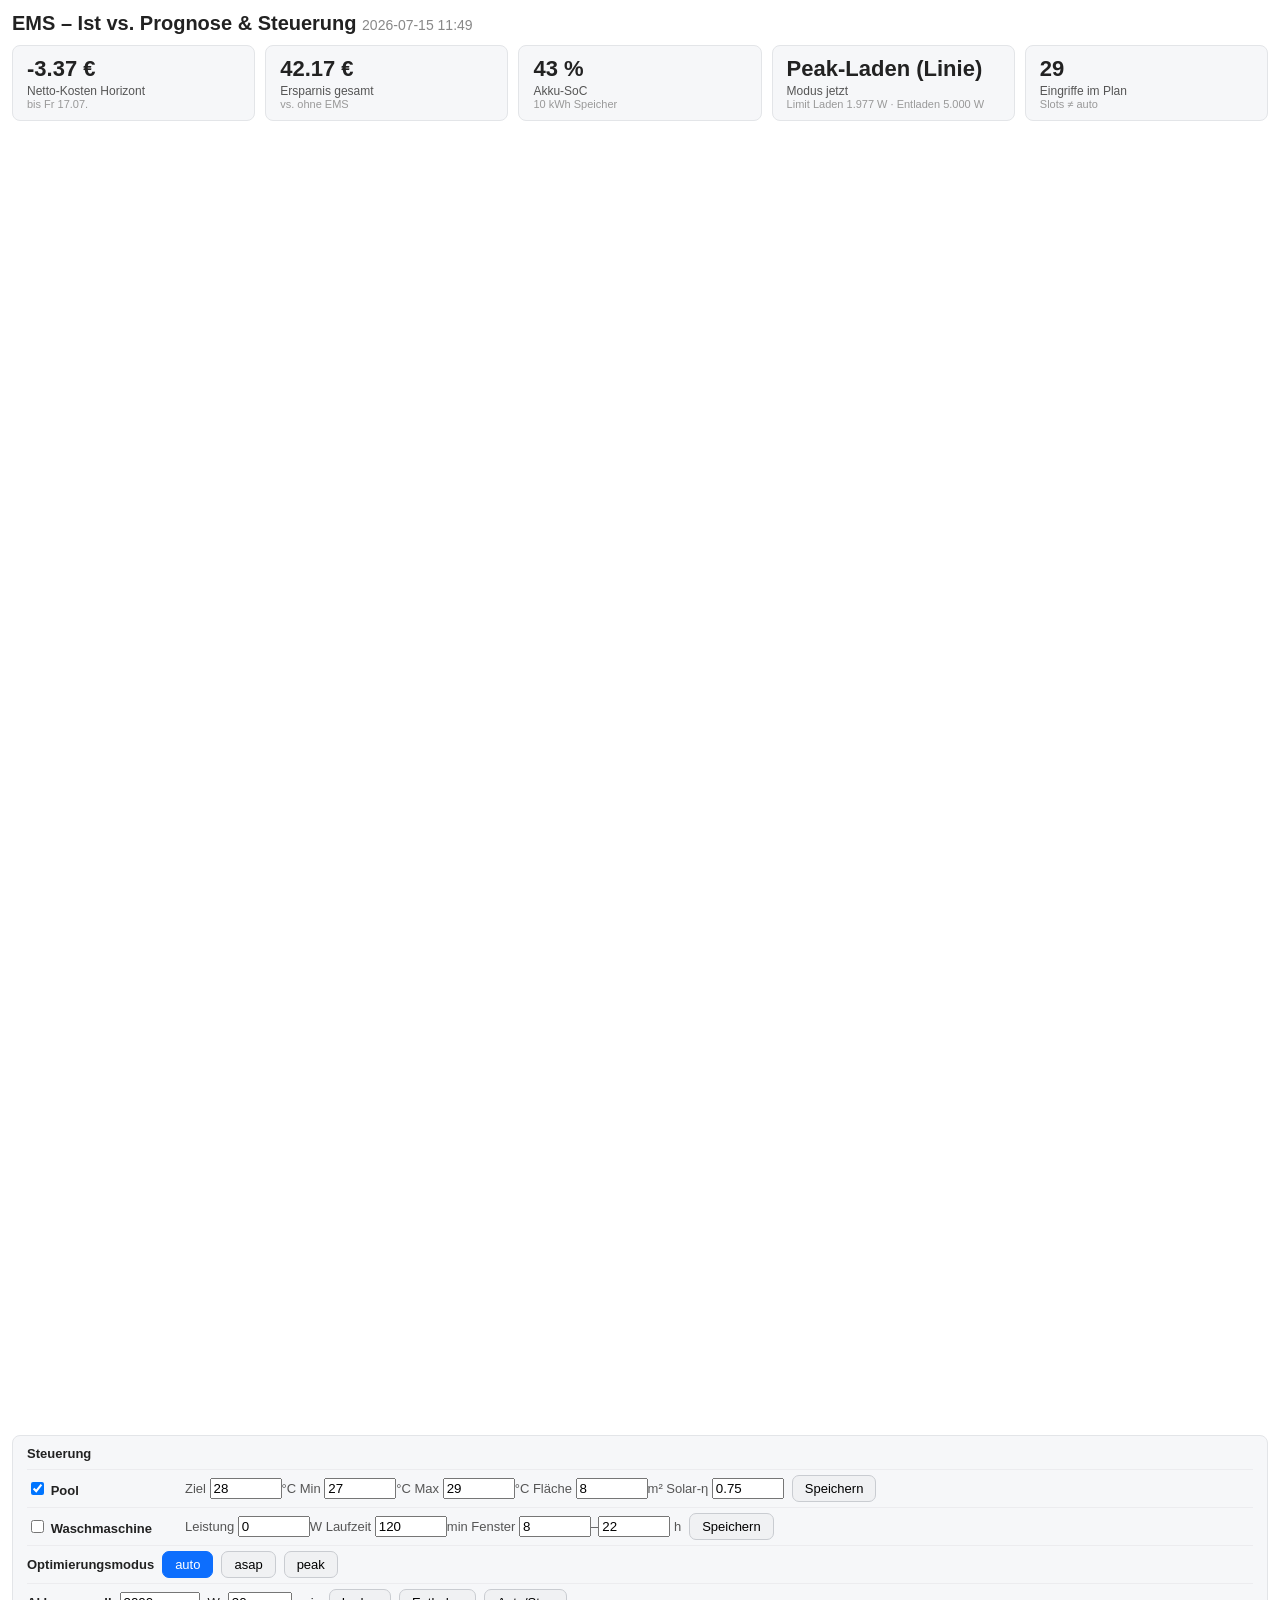
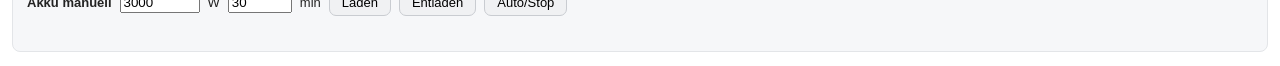
==== commit 97e7df05: "docs: Beispiel-Dashboard aktualisieren (Temperaturen-Panel + Steuerpanel) beispiel_dashboard.py: syn" ====
--- a/dashboard_beispiel.html
+++ b/dashboard_beispiel.html
@@ -14,10 +14,60 @@
  .tile .v { font-size: 22px; font-weight: 700; }
  .tile .l { font-size: 12px; color: #555; margin-top: 2px; }
  .tile .s { font-size: 11px; color: #999; }
+ .banner { border-radius: 8px; padding: 8px 14px; margin-bottom: 10px;
+           font-size: 13px; border: 1px solid; }
+ .banner ul { margin: 6px 0 0; padding-left: 20px; }
+ .banner li { margin: 2px 0; }
+ .banner.ok { background: #eafaf0; border-color: #b6e2c6; color: #1e7e46; }
+ .banner.warn { background: #fff8e1; border-color: #f0d98a; color: #8a6d00; }
+ .banner.err { background: #fdecea; border-color: #f5b5ae; color: #b3261e; }
+ .report { margin: 4px 0 12px; }
+ .report button { font-size: 13px; padding: 7px 14px; border-radius: 7px;
+        border: 1px solid #c9ccd1; background: #f0f1f3; cursor: pointer; }
+ .report button.hot { background: #fdecea; border-color: #f5b5ae; color: #b3261e;
+        font-weight: 600; }
+ .report .msg { margin-left: 10px; font-size: 12px; color: #555; }
+ .controls { margin: 4px 0 14px; padding: 10px 14px; background: #f6f7f9;
+        border: 1px solid #e3e5e8; border-radius: 8px; font-size: 13px; }
+ .controls .ctl-h { font-weight: 700; margin-bottom: 8px; }
+ .controls .ctl-row { display: flex; align-items: center; flex-wrap: wrap;
+        gap: 8px; padding: 5px 0; border-top: 1px solid #ececef; }
+ .controls .ctl-row:first-of-type { border-top: none; }
+ .controls .sw { min-width: 150px; }
+ .controls .fld { color: #555; }
+ .controls button { font-size: 13px; padding: 5px 12px; border-radius: 7px;
+        border: 1px solid #c9ccd1; background: #f0f1f3; cursor: pointer; }
+ .controls button.mode.on { background: #0d6efd; color: #fff; border-color: #0d6efd; }
+ .controls .ctl-msg { margin-top: 8px; font-size: 12px; color: #555; min-height: 1em; }
 </style></head><body>
 <h1>EMS – Ist vs. Prognose &amp; Steuerung
- <span class="ts">2026-07-07 13:52</span></h1>
-<div class="tiles"><div class="tile"><div class="v">-3.84 €</div><div class="l">Netto-Kosten Horizont</div><div class="s">bis Do 09.07.</div></div><div class="tile"><div class="v">42.17 €</div><div class="l">Ersparnis gesamt</div><div class="s">vs. ohne EMS</div></div><div class="tile"><div class="v">59 %</div><div class="l">Akku-SoC</div><div class="s">10 kWh Speicher</div></div><div class="tile"><div class="v">auto (kein Eingriff)</div><div class="l">Modus jetzt</div><div class="s">Limit Laden 5.000 W · Entladen 5.000 W</div></div><div class="tile"><div class="v">11</div><div class="l">Eingriffe im Plan</div><div class="s">Slots ≠ auto</div></div></div>
-<div style="height:980px; width:100%;">                            <div id="e812bc7f-d28f-40d1-b89d-85a190642070" class="plotly-graph-div" style="height:100%; width:100%;"></div>            <script>                window.PLOTLYENV=window.PLOTLYENV || {};                                if (document.getElementById("e812bc7f-d28f-40d1-b89d-85a190642070")) {                    Plotly.newPlot(                        "e812bc7f-d28f-40d1-b89d-85a190642070",                        [{"hoverinfo":"skip","legendgroup":"prog","line":{"width":0},"mode":"lines","showlegend":false,"x":["2026-07-07T00:00:00+02:00","2026-07-07T00:15:00+02:00","2026-07-07T00:30:00+02:00","2026-07-07T00:45:00+02:00","2026-07-07T01:00:00+02:00","2026-07-07T01:15:00+02:00","2026-07-07T01:30:00+02:00","2026-07-07T01:45:00+02:00","2026-07-07T02:00:00+02:00","2026-07-07T02:15:00+02:00","2026-07-07T02:30:00+02:00","2026-07-07T02:45:00+02:00","2026-07-07T03:00:00+02:00","2026-07-07T03:15:00+02:00","2026-07-07T03:30:00+02:00","2026-07-07T03:45:00+02:00","2026-07-07T04:00:00+02:00","2026-07-07T04:15:00+02:00","2026-07-07T04:30:00+02:00","2026-07-07T04:45:00+02:00","2026-07-07T05:00:00+02:00","2026-07-07T05:15:00+02:00","2026-07-07T05:30:00+02:00","2026-07-07T05:45:00+02:00","2026-07-07T06:00:00+02:00","2026-07-07T06:15:00+02:00","2026-07-07T06:30:00+02:00","2026-07-07T06:45:00+02:00","2026-07-07T07:00:00+02:00","2026-07-07T07:15:00+02:00","2026-07-07T07:30:00+02:00","2026-07-07T07:45:00+02:00","2026-07-07T08:00:00+02:00","2026-07-07T08:15:00+02:00","2026-07-07T08:30:00+02:00","2026-07-07T08:45:00+02:00","2026-07-07T09:00:00+02:00","2026-07-07T09:15:00+02:00","2026-07-07T09:30:00+02:00","2026-07-07T09:45:00+02:00","2026-07-07T10:00:00+02:00","2026-07-07T10:15:00+02:00","2026-07-07T10:30:00+02:00","2026-07-07T10:45:00+02:00","2026-07-07T11:00:00+02:00","2026-07-07T11:15:00+02:00","2026-07-07T11:30:00+02:00","2026-07-07T11:45:00+02:00","2026-07-07T12:00:00+02:00","2026-07-07T12:15:00+02:00","2026-07-07T12:30:00+02:00","2026-07-07T12:45:00+02:00","2026-07-07T13:00:00+02:00","2026-07-07T13:15:00+02:00","2026-07-07T13:30:00+02:00","2026-07-07T13:45:00+02:00","2026-07-07T14:00:00+02:00","2026-07-07T14:15:00+02:00","2026-07-07T14:30:00+02:00","2026-07-07T14:45:00+02:00","2026-07-07T15:00:00+02:00","2026-07-07T15:15:00+02:00","2026-07-07T15:30:00+02:00","2026-07-07T15:45:00+02:00","2026-07-07T16:00:00+02:00","2026-07-07T16:15:00+02:00","2026-07-07T16:30:00+02:00","2026-07-07T16:45:00+02:00","2026-07-07T17:00:00+02:00","2026-07-07T17:15:00+02:00","2026-07-07T17:30:00+02:00","2026-07-07T17:45:00+02:00","2026-07-07T18:00:00+02:00","2026-07-07T18:15:00+02:00","2026-07-07T18:30:00+02:00","2026-07-07T18:45:00+02:00","2026-07-07T19:00:00+02:00","2026-07-07T19:15:00+02:00","2026-07-07T19:30:00+02:00","2026-07-07T19:45:00+02:00","2026-07-07T20:00:00+02:00","2026-07-07T20:15:00+02:00","2026-07-07T20:30:00+02:00","2026-07-07T20:45:00+02:00","2026-07-07T21:00:00+02:00","2026-07-07T21:15:00+02:00","2026-07-07T21:30:00+02:00","2026-07-07T21:45:00+02:00","2026-07-07T22:00:00+02:00","2026-07-07T22:15:00+02:00","2026-07-07T22:30:00+02:00","2026-07-07T22:45:00+02:00","2026-07-07T23:00:00+02:00","2026-07-07T23:15:00+02:00","2026-07-07T23:30:00+02:00","2026-07-07T23:45:00+02:00","2026-07-08T00:00:00+02:00","2026-07-08T00:15:00+02:00","2026-07-08T00:30:00+02:00","2026-07-08T00:45:00+02:00","2026-07-08T01:00:00+02:00","2026-07-08T01:15:00+02:00","2026-07-08T01:30:00+02:00","2026-07-08T01:45:00+02:00","2026-07-08T02:00:00+02:00","2026-07-08T02:15:00+02:00","2026-07-08T02:30:00+02:00","2026-07-08T02:45:00+02:00","2026-07-08T03:00:00+02:00","2026-07-08T03:15:00+02:00","2026-07-08T03:30:00+02:00","2026-07-08T03:45:00+02:00","2026-07-08T04:00:00+02:00","2026-07-08T04:15:00+02:00","2026-07-08T04:30:00+02:00","2026-07-08T04:45:00+02:00","2026-07-08T05:00:00+02:00","2026-07-08T05:15:00+02:00","2026-07-08T05:30:00+02:00","2026-07-08T05:45:00+02:00","2026-07-08T06:00:00+02:00","2026-07-08T06:15:00+02:00","2026-07-08T06:30:00+02:00","2026-07-08T06:45:00+02:00","2026-07-08T07:00:00+02:00","2026-07-08T07:15:00+02:00","2026-07-08T07:30:00+02:00","2026-07-08T07:45:00+02:00","2026-07-08T08:00:00+02:00","2026-07-08T08:15:00+02:00","2026-07-08T08:30:00+02:00","2026-07-08T08:45:00+02:00","2026-07-08T09:00:00+02:00","2026-07-08T09:15:00+02:00","2026-07-08T09:30:00+02:00","2026-07-08T09:45:00+02:00","2026-07-08T10:00:00+02:00","2026-07-08T10:15:00+02:00","2026-07-08T10:30:00+02:00","2026-07-08T10:45:00+02:00","2026-07-08T11:00:00+02:00","2026-07-08T11:15:00+02:00","2026-07-08T11:30:00+02:00","2026-07-08T11:45:00+02:00","2026-07-08T12:00:00+02:00","2026-07-08T12:15:00+02:00","2026-07-08T12:30:00+02:00","2026-07-08T12:45:00+02:00","2026-07-08T13:00:00+02:00","2026-07-08T13:15:00+02:00","2026-07-08T13:30:00+02:00","2026-07-08T13:45:00+02:00","2026-07-08T14:00:00+02:00","2026-07-08T14:15:00+02:00","2026-07-08T14:30:00+02:00","2026-07-08T14:45:00+02:00","2026-07-08T15:00:00+02:00","2026-07-08T15:15:00+02:00","2026-07-08T15:30:00+02:00","2026-07-08T15:45:00+02:00","2026-07-08T16:00:00+02:00","2026-07-08T16:15:00+02:00","2026-07-08T16:30:00+02:00","2026-07-08T16:45:00+02:00","2026-07-08T17:00:00+02:00","2026-07-08T17:15:00+02:00","2026-07-08T17:30:00+02:00","2026-07-08T17:45:00+02:00","2026-07-08T18:00:00+02:00","2026-07-08T18:15:00+02:00","2026-07-08T18:30:00+02:00","2026-07-08T18:45:00+02:00","2026-07-08T19:00:00+02:00","2026-07-08T19:15:00+02:00","2026-07-08T19:30:00+02:00","2026-07-08T19:45:00+02:00","2026-07-08T20:00:00+02:00","2026-07-08T20:15:00+02:00","2026-07-08T20:30:00+02:00","2026-07-08T20:45:00+02:00","2026-07-08T21:00:00+02:00","2026-07-08T21:15:00+02:00","2026-07-08T21:30:00+02:00","2026-07-08T21:45:00+02:00","2026-07-08T22:00:00+02:00","2026-07-08T22:15:00+02:00","2026-07-08T22:30:00+02:00","2026-07-08T22:45:00+02:00","2026-07-08T23:00:00+02:00","2026-07-08T23:15:00+02:00","2026-07-08T23:30:00+02:00","2026-07-08T23:45:00+02:00","2026-07-09T00:00:00+02:00","2026-07-09T00:15:00+02:00","2026-07-09T00:30:00+02:00","2026-07-09T00:45:00+02:00","2026-07-09T01:00:00+02:00","2026-07-09T01:15:00+02:00","2026-07-09T01:30:00+02:00","2026-07-09T01:45:00+02:00","2026-07-09T02:00:00+02:00","2026-07-09T02:15:00+02:00","2026-07-09T02:30:00+02:00","2026-07-09T02:45:00+02:00","2026-07-09T03:00:00+02:00","2026-07-09T03:15:00+02:00","2026-07-09T03:30:00+02:00","2026-07-09T03:45:00+02:00","2026-07-09T04:00:00+02:00","2026-07-09T04:15:00+02:00","2026-07-09T04:30:00+02:00","2026-07-09T04:45:00+02:00","2026-07-09T05:00:00+02:00","2026-07-09T05:15:00+02:00","2026-07-09T05:30:00+02:00","2026-07-09T05:45:00+02:00","2026-07-09T06:00:00+02:00","2026-07-09T06:15:00+02:00","2026-07-09T06:30:00+02:00","2026-07-09T06:45:00+02:00","2026-07-09T07:00:00+02:00","2026-07-09T07:15:00+02:00","2026-07-09T07:30:00+02:00","2026-07-09T07:45:00+02:00","2026-07-09T08:00:00+02:00","2026-07-09T08:15:00+02:00","2026-07-09T08:30:00+02:00","2026-07-09T08:45:00+02:00","2026-07-09T09:00:00+02:00","2026-07-09T09:15:00+02:00","2026-07-09T09:30:00+02:00","2026-07-09T09:45:00+02:00","2026-07-09T10:00:00+02:00","2026-07-09T10:15:00+02:00","2026-07-09T10:30:00+02:00","2026-07-09T10:45:00+02:00","2026-07-09T11:00:00+02:00","2026-07-09T11:15:00+02:00","2026-07-09T11:30:00+02:00","2026-07-09T11:45:00+02:00","2026-07-09T12:00:00+02:00","2026-07-09T12:15:00+02:00","2026-07-09T12:30:00+02:00","2026-07-09T12:45:00+02:00","2026-07-09T13:00:00+02:00","2026-07-09T13:15:00+02:00","2026-07-09T13:30:00+02:00","2026-07-09T13:45:00+02:00","2026-07-09T14:00:00+02:00","2026-07-09T14:15:00+02:00","2026-07-09T14:30:00+02:00","2026-07-09T14:45:00+02:00","2026-07-09T15:00:00+02:00","2026-07-09T15:15:00+02:00","2026-07-09T15:30:00+02:00","2026-07-09T15:45:00+02:00","2026-07-09T16:00:00+02:00","2026-07-09T16:15:00+02:00","2026-07-09T16:30:00+02:00","2026-07-09T16:45:00+02:00","2026-07-09T17:00:00+02:00","2026-07-09T17:15:00+02:00","2026-07-09T17:30:00+02:00","2026-07-09T17:45:00+02:00","2026-07-09T18:00:00+02:00","2026-07-09T18:15:00+02:00","2026-07-09T18:30:00+02:00","2026-07-09T18:45:00+02:00","2026-07-09T19:00:00+02:00","2026-07-09T19:15:00+02:00","2026-07-09T19:30:00+02:00","2026-07-09T19:45:00+02:00","2026-07-09T20:00:00+02:00","2026-07-09T20:15:00+02:00","2026-07-09T20:30:00+02:00","2026-07-09T20:45:00+02:00","2026-07-09T21:00:00+02:00","2026-07-09T21:15:00+02:00","2026-07-09T21:30:00+02:00","2026-07-09T21:45:00+02:00","2026-07-09T22:00:00+02:00","2026-07-09T22:15:00+02:00","2026-07-09T22:30:00+02:00","2026-07-09T22:45:00+02:00","2026-07-09T23:00:00+02:00","2026-07-09T23:15:00+02:00","2026-07-09T23:30:00+02:00","2026-07-09T23:45:00+02:00"],"y":{"dtype":"f8","bdata":"FIQ0MHg3kz7EK1kb\u002fBmoPuNA4TJrsb0+j6J3VZn30T5kZ\u002f2g5FvlPlCOB64O8fg+fwmk4hmcDD9yZiN3Rx4gP6i2mMkR1zE\u002fu\u002fbkRntlQz+hNWzCGbdUPypNJqRvu2U\u002f1P\u002f5rkBldj\u002fSW5dAr6uGP5GCVaMAi5Y\u002fhL3Vz\u002fAEpj98NF9kiyC1P2MvsZiO6cM\u002fHGOWNmtv0j92d1Pu\u002f8PgP93tXClq9O0\u002f6JVhUz5J+j84w300lagGQMAA9Q2WLxNA3GiXYHbqH0BUwhumiRMqQM4+XZ+a7TRA5qVqvsN\u002fQECecBoG5Y1JQHi5SXp6cFNA5w3jbk0NXUCoLliDIVNlQJJ7pX1iwG5AP8bV2sHHdUAf4\u002f2TeE5+QE0u+UhJtoRAbTY58xjPi0AOoXGBoVaSQIhlh4gWwpdArIVaRiM8nkD8Vh6m7eWiQGHc9bLMNKdAEmp04fj9q0B3TkEQapWwQE9W4pdITbNA5av+smwRtkB2HjrTu8i4QGWhmT+BV7tAuC7Vfi6hvUAoKzNBYoq\u002fQL8IktuBfcBAVDSighzwwEAAAAAAABfBQFQ0ooIc8MBAvwiS24F9wEAoKzNBYoq\u002fQLgu1X4uob1AZaGZP4FXu0B2HjrTu8i4QOWr\u002frJsEbZAT1bil0hNs0B3TkEQapWwQBJqdOH4\u002fatAYdz1ssw0p0D8Vh6m7eWiQKyFWkYjPJ5AiGWHiBbCl0AOoXGBoVaSQG02OfMYz4tATS75SEm2hEAf4\u002f2TeE5+QD\u002fG1drBx3VAknulfWLAbkCoLliDIVNlQOcN425NDV1AeLlJenpwU0CecBoG5Y1JQOalar7Df0BAzj5dn5rtNEBUwhumiRMqQNxol2B26h9AwAD1DZYvE0A4w300lagGQOiVYVM+Sfo\u002f3e1cKWr07T92d1Pu\u002f8PgPxxjljZrb9I\u002fYy+xmI7pwz98NF9kiyC1P4S91c\u002fwBKY\u002fkYJVowCLlj\u002fSW5dAr6uGP9T\u002f+a5AZXY\u002fKk0mpG+7ZT+hNWzCGbdUP7v25EZ7ZUM\u002fFIQ0MHg3kz7EK1kb\u002fBmoPuNA4TJrsb0+j6J3VZn30T5kZ\u002f2g5FvlPlCOB64O8fg+fwmk4hmcDD9yZiN3Rx4gP6i2mMkR1zE\u002fu\u002fbkRntlQz+hNWzCGbdUPypNJqRvu2U\u002f1P\u002f5rkBldj\u002fSW5dAr6uGP5GCVaMAi5Y\u002fhL3Vz\u002fAEpj98NF9kiyC1P2MvsZiO6cM\u002fHGOWNmtv0j92d1Pu\u002f8PgP93tXClq9O0\u002f6JVhUz5J+j84w300lagGQMAA9Q2WLxNA3GiXYHbqH0BUwhumiRMqQM4+XZ+a7TRA5qVqvsN\u002fQECecBoG5Y1JQHi5SXp6cFNA5w3jbk0NXUCoLliDIVNlQJJ7pX1iwG5AP8bV2sHHdUAf4\u002f2TeE5+QE0u+UhJtoRAbTY58xjPi0AOoXGBoVaSQIhlh4gWwpdArIVaRiM8nkD8Vh6m7eWiQGHc9bLMNKdAEmp04fj9q0B3TkEQapWwQE9W4pdITbNA5av+smwRtkB2HjrTu8i4QGWhmT+BV7tAuC7Vfi6hvUAoKzNBYoq\u002fQL8IktuBfcBAVDSighzwwEAAAAAAABfBQFQ0ooIc8MBAvwiS24F9wEAoKzNBYoq\u002fQLgu1X4uob1AZaGZP4FXu0B2HjrTu8i4QOWr\u002frJsEbZAT1bil0hNs0B3TkEQapWwQBJqdOH4\u002fatAYdz1ssw0p0D8Vh6m7eWiQKyFWkYjPJ5AiGWHiBbCl0AOoXGBoVaSQG02OfMYz4tATS75SEm2hEAf4\u002f2TeE5+QD\u002fG1drBx3VAknulfWLAbkCoLliDIVNlQOcN425NDV1AeLlJenpwU0CecBoG5Y1JQOalar7Df0BAzj5dn5rtNEBUwhumiRMqQNxol2B26h9AwAD1DZYvE0A4w300lagGQOiVYVM+Sfo\u002f3e1cKWr07T92d1Pu\u002f8PgPxxjljZrb9I\u002fYy+xmI7pwz98NF9kiyC1P4S91c\u002fwBKY\u002fkYJVowCLlj\u002fSW5dAr6uGP9T\u002f+a5AZXY\u002fKk0mpG+7ZT+hNWzCGbdUP7v25EZ7ZUM\u002fFIQ0MHg3kz7EK1kb\u002fBmoPuNA4TJrsb0+j6J3VZn30T5kZ\u002f2g5FvlPlCOB64O8fg+fwmk4hmcDD9yZiN3Rx4gP6i2mMkR1zE\u002fu\u002fbkRntlQz+hNWzCGbdUPypNJqRvu2U\u002f1P\u002f5rkBldj\u002fSW5dAr6uGP5GCVaMAi5Y\u002fhL3Vz\u002fAEpj98NF9kiyC1P2MvsZiO6cM\u002fHGOWNmtv0j92d1Pu\u002f8PgP93tXClq9O0\u002f6JVhUz5J+j84w300lagGQMAA9Q2WLxNA3GiXYHbqH0BUwhumiRMqQM4+XZ+a7TRA5qVqvsN\u002fQECecBoG5Y1JQHi5SXp6cFNA5w3jbk0NXUCoLliDIVNlQJJ7pX1iwG5AP8bV2sHHdUAf4\u002f2TeE5+QE0u+UhJtoRAbTY58xjPi0AOoXGBoVaSQIhlh4gWwpdArIVaRiM8nkD8Vh6m7eWiQGHc9bLMNKdAEmp04fj9q0B3TkEQapWwQE9W4pdITbNA5av+smwRtkB2HjrTu8i4QGWhmT+BV7tAuC7Vfi6hvUAoKzNBYoq\u002fQL8IktuBfcBAVDSighzwwEAAAAAAABfBQFQ0ooIc8MBAvwiS24F9wEAoKzNBYoq\u002fQLgu1X4uob1AZaGZP4FXu0B2HjrTu8i4QOWr\u002frJsEbZAT1bil0hNs0B3TkEQapWwQBJqdOH4\u002fatAYdz1ssw0p0D8Vh6m7eWiQKyFWkYjPJ5AiGWHiBbCl0AOoXGBoVaSQG02OfMYz4tATS75SEm2hEAf4\u002f2TeE5+QD\u002fG1drBx3VAknulfWLAbkCoLliDIVNlQOcN425NDV1AeLlJenpwU0CecBoG5Y1JQOalar7Df0BAzj5dn5rtNEBUwhumiRMqQNxol2B26h9AwAD1DZYvE0A4w300lagGQOiVYVM+Sfo\u002f3e1cKWr07T92d1Pu\u002f8PgPxxjljZrb9I\u002fYy+xmI7pwz98NF9kiyC1P4S91c\u002fwBKY\u002fkYJVowCLlj\u002fSW5dAr6uGP9T\u002f+a5AZXY\u002fKk0mpG+7ZT+hNWzCGbdUP7v25EZ7ZUM\u002f"},"type":"scatter","xaxis":"x","yaxis":"y"},{"fill":"tonexty","fillcolor":"rgba(255,127,14,0.14)","hoverinfo":"skip","legendgroup":"prog","line":{"width":0},"mode":"lines","name":"PV p10\u2013p90","x":["2026-07-07T00:00:00+02:00","2026-07-07T00:15:00+02:00","2026-07-07T00:30:00+02:00","2026-07-07T00:45:00+02:00","2026-07-07T01:00:00+02:00","2026-07-07T01:15:00+02:00","2026-07-07T01:30:00+02:00","2026-07-07T01:45:00+02:00","2026-07-07T02:00:00+02:00","2026-07-07T02:15:00+02:00","2026-07-07T02:30:00+02:00","2026-07-07T02:45:00+02:00","2026-07-07T03:00:00+02:00","2026-07-07T03:15:00+02:00","2026-07-07T03:30:00+02:00","2026-07-07T03:45:00+02:00","2026-07-07T04:00:00+02:00","2026-07-07T04:15:00+02:00","2026-07-07T04:30:00+02:00","2026-07-07T04:45:00+02:00","2026-07-07T05:00:00+02:00","2026-07-07T05:15:00+02:00","2026-07-07T05:30:00+02:00","2026-07-07T05:45:00+02:00","2026-07-07T06:00:00+02:00","2026-07-07T06:15:00+02:00","2026-07-07T06:30:00+02:00","2026-07-07T06:45:00+02:00","2026-07-07T07:00:00+02:00","2026-07-07T07:15:00+02:00","2026-07-07T07:30:00+02:00","2026-07-07T07:45:00+02:00","2026-07-07T08:00:00+02:00","2026-07-07T08:15:00+02:00","2026-07-07T08:30:00+02:00","2026-07-07T08:45:00+02:00","2026-07-07T09:00:00+02:00","2026-07-07T09:15:00+02:00","2026-07-07T09:30:00+02:00","2026-07-07T09:45:00+02:00","2026-07-07T10:00:00+02:00","2026-07-07T10:15:00+02:00","2026-07-07T10:30:00+02:00","2026-07-07T10:45:00+02:00","2026-07-07T11:00:00+02:00","2026-07-07T11:15:00+02:00","2026-07-07T11:30:00+02:00","2026-07-07T11:45:00+02:00","2026-07-07T12:00:00+02:00","2026-07-07T12:15:00+02:00","2026-07-07T12:30:00+02:00","2026-07-07T12:45:00+02:00","2026-07-07T13:00:00+02:00","2026-07-07T13:15:00+02:00","2026-07-07T13:30:00+02:00","2026-07-07T13:45:00+02:00","2026-07-07T14:00:00+02:00","2026-07-07T14:15:00+02:00","2026-07-07T14:30:00+02:00","2026-07-07T14:45:00+02:00","2026-07-07T15:00:00+02:00","2026-07-07T15:15:00+02:00","2026-07-07T15:30:00+02:00","2026-07-07T15:45:00+02:00","2026-07-07T16:00:00+02:00","2026-07-07T16:15:00+02:00","2026-07-07T16:30:00+02:00","2026-07-07T16:45:00+02:00","2026-07-07T17:00:00+02:00","2026-07-07T17:15:00+02:00","2026-07-07T17:30:00+02:00","2026-07-07T17:45:00+02:00","2026-07-07T18:00:00+02:00","2026-07-07T18:15:00+02:00","2026-07-07T18:30:00+02:00","2026-07-07T18:45:00+02:00","2026-07-07T19:00:00+02:00","2026-07-07T19:15:00+02:00","2026-07-07T19:30:00+02:00","2026-07-07T19:45:00+02:00","2026-07-07T20:00:00+02:00","2026-07-07T20:15:00+02:00","2026-07-07T20:30:00+02:00","2026-07-07T20:45:00+02:00","2026-07-07T21:00:00+02:00","2026-07-07T21:15:00+02:00","2026-07-07T21:30:00+02:00","2026-07-07T21:45:00+02:00","2026-07-07T22:00:00+02:00","2026-07-07T22:15:00+02:00","2026-07-07T22:30:00+02:00","2026-07-07T22:45:00+02:00","2026-07-07T23:00:00+02:00","2026-07-07T23:15:00+02:00","2026-07-07T23:30:00+02:00","2026-07-07T23:45:00+02:00","2026-07-08T00:00:00+02:00","2026-07-08T00:15:00+02:00","2026-07-08T00:30:00+02:00","2026-07-08T00:45:00+02:00","2026-07-08T01:00:00+02:00","2026-07-08T01:15:00+02:00","2026-07-08T01:30:00+02:00","2026-07-08T01:45:00+02:00","2026-07-08T02:00:00+02:00","2026-07-08T02:15:00+02:00","2026-07-08T02:30:00+02:00","2026-07-08T02:45:00+02:00","2026-07-08T03:00:00+02:00","2026-07-08T03:15:00+02:00","2026-07-08T03:30:00+02:00","2026-07-08T03:45:00+02:00","2026-07-08T04:00:00+02:00","2026-07-08T04:15:00+02:00","2026-07-08T04:30:00+02:00","2026-07-08T04:45:00+02:00","2026-07-08T05:00:00+02:00","2026-07-08T05:15:00+02:00","2026-07-08T05:30:00+02:00","2026-07-08T05:45:00+02:00","2026-07-08T06:00:00+02:00","2026-07-08T06:15:00+02:00","2026-07-08T06:30:00+02:00","2026-07-08T06:45:00+02:00","2026-07-08T07:00:00+02:00","2026-07-08T07:15:00+02:00","2026-07-08T07:30:00+02:00","2026-07-08T07:45:00+02:00","2026-07-08T08:00:00+02:00","2026-07-08T08:15:00+02:00","2026-07-08T08:30:00+02:00","2026-07-08T08:45:00+02:00","2026-07-08T09:00:00+02:00","2026-07-08T09:15:00+02:00","2026-07-08T09:30:00+02:00","2026-07-08T09:45:00+02:00","2026-07-08T10:00:00+02:00","2026-07-08T10:15:00+02:00","2026-07-08T10:30:00+02:00","2026-07-08T10:45:00+02:00","2026-07-08T11:00:00+02:00","2026-07-08T11:15:00+02:00","2026-07-08T11:30:00+02:00","2026-07-08T11:45:00+02:00","2026-07-08T12:00:00+02:00","2026-07-08T12:15:00+02:00","2026-07-08T12:30:00+02:00","2026-07-08T12:45:00+02:00","2026-07-08T13:00:00+02:00","2026-07-08T13:15:00+02:00","2026-07-08T13:30:00+02:00","2026-07-08T13:45:00+02:00","2026-07-08T14:00:00+02:00","2026-07-08T14:15:00+02:00","2026-07-08T14:30:00+02:00","2026-07-08T14:45:00+02:00","2026-07-08T15:00:00+02:00","2026-07-08T15:15:00+02:00","2026-07-08T15:30:00+02:00","2026-07-08T15:45:00+02:00","2026-07-08T16:00:00+02:00","2026-07-08T16:15:00+02:00","2026-07-08T16:30:00+02:00","2026-07-08T16:45:00+02:00","2026-07-08T17:00:00+02:00","2026-07-08T17:15:00+02:00","2026-07-08T17:30:00+02:00","2026-07-08T17:45:00+02:00","2026-07-08T18:00:00+02:00","2026-07-08T18:15:00+02:00","2026-07-08T18:30:00+02:00","2026-07-08T18:45:00+02:00","2026-07-08T19:00:00+02:00","2026-07-08T19:15:00+02:00","2026-07-08T19:30:00+02:00","2026-07-08T19:45:00+02:00","2026-07-08T20:00:00+02:00","2026-07-08T20:15:00+02:00","2026-07-08T20:30:00+02:00","2026-07-08T20:45:00+02:00","2026-07-08T21:00:00+02:00","2026-07-08T21:15:00+02:00","2026-07-08T21:30:00+02:00","2026-07-08T21:45:00+02:00","2026-07-08T22:00:00+02:00","2026-07-08T22:15:00+02:00","2026-07-08T22:30:00+02:00","2026-07-08T22:45:00+02:00","2026-07-08T23:00:00+02:00","2026-07-08T23:15:00+02:00","2026-07-08T23:30:00+02:00","2026-07-08T23:45:00+02:00","2026-07-09T00:00:00+02:00","2026-07-09T00:15:00+02:00","2026-07-09T00:30:00+02:00","2026-07-09T00:45:00+02:00","2026-07-09T01:00:00+02:00","2026-07-09T01:15:00+02:00","2026-07-09T01:30:00+02:00","2026-07-09T01:45:00+02:00","2026-07-09T02:00:00+02:00","2026-07-09T02:15:00+02:00","2026-07-09T02:30:00+02:00","2026-07-09T02:45:00+02:00","2026-07-09T03:00:00+02:00","2026-07-09T03:15:00+02:00","2026-07-09T03:30:00+02:00","2026-07-09T03:45:00+02:00","2026-07-09T04:00:00+02:00","2026-07-09T04:15:00+02:00","2026-07-09T04:30:00+02:00","2026-07-09T04:45:00+02:00","2026-07-09T05:00:00+02:00","2026-07-09T05:15:00+02:00","2026-07-09T05:30:00+02:00","2026-07-09T05:45:00+02:00","2026-07-09T06:00:00+02:00","2026-07-09T06:15:00+02:00","2026-07-09T06:30:00+02:00","2026-07-09T06:45:00+02:00","2026-07-09T07:00:00+02:00","2026-07-09T07:15:00+02:00","2026-07-09T07:30:00+02:00","2026-07-09T07:45:00+02:00","2026-07-09T08:00:00+02:00","2026-07-09T08:15:00+02:00","2026-07-09T08:30:00+02:00","2026-07-09T08:45:00+02:00","2026-07-09T09:00:00+02:00","2026-07-09T09:15:00+02:00","2026-07-09T09:30:00+02:00","2026-07-09T09:45:00+02:00","2026-07-09T10:00:00+02:00","2026-07-09T10:15:00+02:00","2026-07-09T10:30:00+02:00","2026-07-09T10:45:00+02:00","2026-07-09T11:00:00+02:00","2026-07-09T11:15:00+02:00","2026-07-09T11:30:00+02:00","2026-07-09T11:45:00+02:00","2026-07-09T12:00:00+02:00","2026-07-09T12:15:00+02:00","2026-07-09T12:30:00+02:00","2026-07-09T12:45:00+02:00","2026-07-09T13:00:00+02:00","2026-07-09T13:15:00+02:00","2026-07-09T13:30:00+02:00","2026-07-09T13:45:00+02:00","2026-07-09T14:00:00+02:00","2026-07-09T14:15:00+02:00","2026-07-09T14:30:00+02:00","2026-07-09T14:45:00+02:00","2026-07-09T15:00:00+02:00","2026-07-09T15:15:00+02:00","2026-07-09T15:30:00+02:00","2026-07-09T15:45:00+02:00","2026-07-09T16:00:00+02:00","2026-07-09T16:15:00+02:00","2026-07-09T16:30:00+02:00","2026-07-09T16:45:00+02:00","2026-07-09T17:00:00+02:00","2026-07-09T17:15:00+02:00","2026-07-09T17:30:00+02:00","2026-07-09T17:45:00+02:00","2026-07-09T18:00:00+02:00","2026-07-09T18:15:00+02:00","2026-07-09T18:30:00+02:00","2026-07-09T18:45:00+02:00","2026-07-09T19:00:00+02:00","2026-07-09T19:15:00+02:00","2026-07-09T19:30:00+02:00","2026-07-09T19:45:00+02:00","2026-07-09T20:00:00+02:00","2026-07-09T20:15:00+02:00","2026-07-09T20:30:00+02:00","2026-07-09T20:45:00+02:00","2026-07-09T21:00:00+02:00","2026-07-09T21:15:00+02:00","2026-07-09T21:30:00+02:00","2026-07-09T21:45:00+02:00","2026-07-09T22:00:00+02:00","2026-07-09T22:15:00+02:00","2026-07-09T22:30:00+02:00","2026-07-09T22:45:00+02:00","2026-07-09T23:00:00+02:00","2026-07-09T23:15:00+02:00","2026-07-09T23:30:00+02:00","2026-07-09T23:45:00+02:00"],"y":{"dtype":"f8","bdata":"JsbwFSLpgD4U6YssljWVPiQQap0\u002fIao+3hO+Tkufvz4HMhL0vsvSPnCw3bfZ8uU+e43DfzUt+T4Sqs1WQF4MP\u002f8sc9MKZh8\u002fm+0Gr58RMT\u002fLyCGCujpCPzAlX+LSH1M\u002fIuFWKUO1Yz8LW+EPPvNzP5+RA3F71oM\u002fqCGT\u002foFgkz+\u002f8K\u002fnhJeiP4vNFqXZhbE\u002fnr3qqhY5wD+SigNm64HNPxXHUXY0XNo\u002fZ5h097sh5z8TjelMg\u002fDzP2EfwyAy4gBA4fWjxQEWDEBpEYkhefIWQBzbHgexaiJAB\u002fucY9MJLUB48l4F3nw2QNoTdA9NG0FAhO1MgNOQSUC9cPECCcRSQFgG+NSyD1tAx2adl6oqY0Ac0kVZdKtqQDo9BA0DOnJAIzqtRs54eEAXHelxRiOAQMC\u002fEMo86IRAb0LpPVKbikCMTLR9YKGQQBgezlXna5RA3UgKNw6imEBrQivf7S+dQFqyslxU\u002fKBAl08TYH5ro0Cb5yibXc+lQI15aHWQD6hA6vVKt\u002fUSqkDSySIvdcGrQMt1Pk\[base64]\u002fDIDLiAEATjelMg\u002fDzP2eYdPe7Iec\u002fFcdRdjRc2j+SigNm64HNP5696qoWOcA\u002fi80WpdmFsT+\u002f8K\u002fnhJeiP6ghk\u002f6BYJM\u002fn5EDcXvWgz8LW+EPPvNzPyLhVilDtWM\u002fMCVf4tIfUz\u002fLyCGCujpCP5vtBq+fETE\u002fJsbwFSLpgD4U6YssljWVPiQQap0\u002fIao+3hO+Tkufvz4HMhL0vsvSPnCw3bfZ8uU+e43DfzUt+T4Sqs1WQF4MP\u002f8sc9MKZh8\u002fm+0Gr58RMT\u002fLyCGCujpCPzAlX+LSH1M\u002fIuFWKUO1Yz8LW+EPPvNzP5+RA3F71oM\u002fqCGT\u002foFgkz+\u002f8K\u002fnhJeiP4vNFqXZhbE\u002fnr3qqhY5wD+SigNm64HNPxXHUXY0XNo\u002fZ5h097sh5z8TjelMg\u002fDzP2EfwyAy4gBA4fWjxQEWDEBpEYkhefIWQBzbHgexaiJAB\u002fucY9MJLUB48l4F3nw2QNoTdA9NG0FAhO1MgNOQSUC9cPECCcRSQFgG+NSyD1tAx2adl6oqY0Ac0kVZdKtqQDo9BA0DOnJAIzqtRs54eEAXHelxRiOAQMC\u002fEMo86IRAb0LpPVKbikCMTLR9YKGQQBgezlXna5RA3UgKNw6imEBrQivf7S+dQFqyslxU\u002fKBAl08TYH5ro0Cb5yibXc+lQI15aHWQD6hA6vVKt\u002fUSqkDSySIvdcGrQMt1Pk\[base64]\u002fDIDLiAEATjelMg\u002fDzP2eYdPe7Iec\u002fFcdRdjRc2j+SigNm64HNP5696qoWOcA\u002fi80WpdmFsT+\u002f8K\u002fnhJeiP6ghk\u002f6BYJM\u002fn5EDcXvWgz8LW+EPPvNzPyLhVilDtWM\u002fMCVf4tIfUz\u002fLyCGCujpCP5vtBq+fETE\u002fJsbwFSLpgD4U6YssljWVPiQQap0\u002fIao+3hO+Tkufvz4HMhL0vsvSPnCw3bfZ8uU+e43DfzUt+T4Sqs1WQF4MP\u002f8sc9MKZh8\u002fm+0Gr58RMT\u002fLyCGCujpCPzAlX+LSH1M\u002fIuFWKUO1Yz8LW+EPPvNzP5+RA3F71oM\u002fqCGT\u002foFgkz+\u002f8K\u002fnhJeiP4vNFqXZhbE\u002fnr3qqhY5wD+SigNm64HNPxXHUXY0XNo\u002fZ5h097sh5z8TjelMg\u002fDzP2EfwyAy4gBA4fWjxQEWDEBpEYkhefIWQBzbHgexaiJAB\u002fucY9MJLUB48l4F3nw2QNoTdA9NG0FAhO1MgNOQSUC9cPECCcRSQFgG+NSyD1tAx2adl6oqY0Ac0kVZdKtqQDo9BA0DOnJAIzqtRs54eEAXHelxRiOAQMC\u002fEMo86IRAb0LpPVKbikCMTLR9YKGQQBgezlXna5RA3UgKNw6imEBrQivf7S+dQFqyslxU\u002fKBAl08TYH5ro0Cb5yibXc+lQI15aHWQD6hA6vVKt\u002fUSqkDSySIvdcGrQMt1Pk\[base64]\u002fDIDLiAEATjelMg\u002fDzP2eYdPe7Iec\u002fFcdRdjRc2j+SigNm64HNP5696qoWOcA\u002fi80WpdmFsT+\u002f8K\u002fnhJeiP6ghk\u002f6BYJM\u002fn5EDcXvWgz8LW+EPPvNzPyLhVilDtWM\u002fMCVf4tIfUz\u002fLyCGCujpCP5vtBq+fETE\u002f"},"type":"scatter","xaxis":"x","yaxis":"y"},{"hovertemplate":"%{y:,.0f} W","legendgroup":"ist","legendgrouptitle":{"text":"Ist"},"line":{"color":"#ff7f0e","shape":"linear","width":2},"mode":"lines","name":"PV (Ist)","x":["2026-07-07T00:00:00+02:00","2026-07-07T00:15:00+02:00","2026-07-07T00:30:00+02:00","2026-07-07T00:45:00+02:00","2026-07-07T01:00:00+02:00","2026-07-07T01:15:00+02:00","2026-07-07T01:30:00+02:00","2026-07-07T01:45:00+02:00","2026-07-07T02:00:00+02:00","2026-07-07T02:15:00+02:00","2026-07-07T02:30:00+02:00","2026-07-07T02:45:00+02:00","2026-07-07T03:00:00+02:00","2026-07-07T03:15:00+02:00","2026-07-07T03:30:00+02:00","2026-07-07T03:45:00+02:00","2026-07-07T04:00:00+02:00","2026-07-07T04:15:00+02:00","2026-07-07T04:30:00+02:00","2026-07-07T04:45:00+02:00","2026-07-07T05:00:00+02:00","2026-07-07T05:15:00+02:00","2026-07-07T05:30:00+02:00","2026-07-07T05:45:00+02:00","2026-07-07T06:00:00+02:00","2026-07-07T06:15:00+02:00","2026-07-07T06:30:00+02:00","2026-07-07T06:45:00+02:00","2026-07-07T07:00:00+02:00","2026-07-07T07:15:00+02:00","2026-07-07T07:30:00+02:00","2026-07-07T07:45:00+02:00","2026-07-07T08:00:00+02:00","2026-07-07T08:15:00+02:00","2026-07-07T08:30:00+02:00","2026-07-07T08:45:00+02:00","2026-07-07T09:00:00+02:00","2026-07-07T09:15:00+02:00","2026-07-07T09:30:00+02:00","2026-07-07T09:45:00+02:00","2026-07-07T10:00:00+02:00","2026-07-07T10:15:00+02:00","2026-07-07T10:30:00+02:00","2026-07-07T10:45:00+02:00","2026-07-07T11:00:00+02:00","2026-07-07T11:15:00+02:00","2026-07-07T11:30:00+02:00","2026-07-07T11:45:00+02:00","2026-07-07T12:00:00+02:00","2026-07-07T12:15:00+02:00","2026-07-07T12:30:00+02:00","2026-07-07T12:45:00+02:00","2026-07-07T13:00:00+02:00","2026-07-07T13:15:00+02:00","2026-07-07T13:30:00+02:00","2026-07-07T13:45:00+02:00","2026-07-07T14:00:00+02:00","2026-07-07T14:15:00+02:00","2026-07-07T14:30:00+02:00","2026-07-07T14:45:00+02:00","2026-07-07T15:00:00+02:00","2026-07-07T15:15:00+02:00","2026-07-07T15:30:00+02:00","2026-07-07T15:45:00+02:00","2026-07-07T16:00:00+02:00","2026-07-07T16:15:00+02:00","2026-07-07T16:30:00+02:00","2026-07-07T16:45:00+02:00","2026-07-07T17:00:00+02:00","2026-07-07T17:15:00+02:00","2026-07-07T17:30:00+02:00","2026-07-07T17:45:00+02:00","2026-07-07T18:00:00+02:00","2026-07-07T18:15:00+02:00","2026-07-07T18:30:00+02:00","2026-07-07T18:45:00+02:00","2026-07-07T19:00:00+02:00","2026-07-07T19:15:00+02:00","2026-07-07T19:30:00+02:00","2026-07-07T19:45:00+02:00","2026-07-07T20:00:00+02:00","2026-07-07T20:15:00+02:00","2026-07-07T20:30:00+02:00","2026-07-07T20:45:00+02:00","2026-07-07T21:00:00+02:00","2026-07-07T21:15:00+02:00","2026-07-07T21:30:00+02:00","2026-07-07T21:45:00+02:00","2026-07-07T22:00:00+02:00","2026-07-07T22:15:00+02:00","2026-07-07T22:30:00+02:00","2026-07-07T22:45:00+02:00","2026-07-07T23:00:00+02:00","2026-07-07T23:15:00+02:00","2026-07-07T23:30:00+02:00","2026-07-07T23:45:00+02:00","2026-07-08T00:00:00+02:00","2026-07-08T00:15:00+02:00","2026-07-08T00:30:00+02:00","2026-07-08T00:45:00+02:00","2026-07-08T01:00:00+02:00","2026-07-08T01:15:00+02:00","2026-07-08T01:30:00+02:00","2026-07-08T01:45:00+02:00","2026-07-08T02:00:00+02:00","2026-07-08T02:15:00+02:00","2026-07-08T02:30:00+02:00","2026-07-08T02:45:00+02:00","2026-07-08T03:00:00+02:00","2026-07-08T03:15:00+02:00","2026-07-08T03:30:00+02:00","2026-07-08T03:45:00+02:00","2026-07-08T04:00:00+02:00","2026-07-08T04:15:00+02:00","2026-07-08T04:30:00+02:00","2026-07-08T04:45:00+02:00","2026-07-08T05:00:00+02:00","2026-07-08T05:15:00+02:00","2026-07-08T05:30:00+02:00","2026-07-08T05:45:00+02:00","2026-07-08T06:00:00+02:00","2026-07-08T06:15:00+02:00","2026-07-08T06:30:00+02:00","2026-07-08T06:45:00+02:00","2026-07-08T07:00:00+02:00","2026-07-08T07:15:00+02:00","2026-07-08T07:30:00+02:00","2026-07-08T07:45:00+02:00","2026-07-08T08:00:00+02:00","2026-07-08T08:15:00+02:00","2026-07-08T08:30:00+02:00","2026-07-08T08:45:00+02:00","2026-07-08T09:00:00+02:00","2026-07-08T09:15:00+02:00","2026-07-08T09:30:00+02:00","2026-07-08T09:45:00+02:00","2026-07-08T10:00:00+02:00","2026-07-08T10:15:00+02:00","2026-07-08T10:30:00+02:00","2026-07-08T10:45:00+02:00","2026-07-08T11:00:00+02:00","2026-07-08T11:15:00+02:00","2026-07-08T11:30:00+02:00","2026-07-08T11:45:00+02:00","2026-07-08T12:00:00+02:00","2026-07-08T12:15:00+02:00","2026-07-08T12:30:00+02:00","2026-07-08T12:45:00+02:00","2026-07-08T13:00:00+02:00","2026-07-08T13:15:00+02:00","2026-07-08T13:30:00+02:00","2026-07-08T13:45:00+02:00","2026-07-08T14:00:00+02:00","2026-07-08T14:15:00+02:00","2026-07-08T14:30:00+02:00","2026-07-08T14:45:00+02:00","2026-07-08T15:00:00+02:00","2026-07-08T15:15:00+02:00","2026-07-08T15:30:00+02:00","2026-07-08T15:45:00+02:00","2026-07-08T16:00:00+02:00","2026-07-08T16:15:00+02:00","2026-07-08T16:30:00+02:00","2026-07-08T16:45:00+02:00","2026-07-08T17:00:00+02:00","2026-07-08T17:15:00+02:00","2026-07-08T17:30:00+02:00","2026-07-08T17:45:00+02:00","2026-07-08T18:00:00+02:00","2026-07-08T18:15:00+02:00","2026-07-08T18:30:00+02:00","2026-07-08T18:45:00+02:00","2026-07-08T19:00:00+02:00","2026-07-08T19:15:00+02:00","2026-07-08T19:30:00+02:00","2026-07-08T19:45:00+02:00","2026-07-08T20:00:00+02:00","2026-07-08T20:15:00+02:00","2026-07-08T20:30:00+02:00","2026-07-08T20:45:00+02:00","2026-07-08T21:00:00+02:00","2026-07-08T21:15:00+02:00","2026-07-08T21:30:00+02:00","2026-07-08T21:45:00+02:00","2026-07-08T22:00:00+02:00","2026-07-08T22:15:00+02:00","2026-07-08T22:30:00+02:00","2026-07-08T22:45:00+02:00","2026-07-08T23:00:00+02:00","2026-07-08T23:15:00+02:00","2026-07-08T23:30:00+02:00","2026-07-08T23:45:00+02:00","2026-07-09T00:00:00+02:00","2026-07-09T00:15:00+02:00","2026-07-09T00:30:00+02:00","2026-07-09T00:45:00+02:00","2026-07-09T01:00:00+02:00","2026-07-09T01:15:00+02:00","2026-07-09T01:30:00+02:00","2026-07-09T01:45:00+02:00","2026-07-09T02:00:00+02:00","2026-07-09T02:15:00+02:00","2026-07-09T02:30:00+02:00","2026-07-09T02:45:00+02:00","2026-07-09T03:00:00+02:00","2026-07-09T03:15:00+02:00","2026-07-09T03:30:00+02:00","2026-07-09T03:45:00+02:00","2026-07-09T04:00:00+02:00","2026-07-09T04:15:00+02:00","2026-07-09T04:30:00+02:00","2026-07-09T04:45:00+02:00","2026-07-09T05:00:00+02:00","2026-07-09T05:15:00+02:00","2026-07-09T05:30:00+02:00","2026-07-09T05:45:00+02:00","2026-07-09T06:00:00+02:00","2026-07-09T06:15:00+02:00","2026-07-09T06:30:00+02:00","2026-07-09T06:45:00+02:00","2026-07-09T07:00:00+02:00","2026-07-09T07:15:00+02:00","2026-07-09T07:30:00+02:00","2026-07-09T07:45:00+02:00","2026-07-09T08:00:00+02:00","2026-07-09T08:15:00+02:00","2026-07-09T08:30:00+02:00","2026-07-09T08:45:00+02:00","2026-07-09T09:00:00+02:00","2026-07-09T09:15:00+02:00","2026-07-09T09:30:00+02:00","2026-07-09T09:45:00+02:00","2026-07-09T10:00:00+02:00","2026-07-09T10:15:00+02:00","2026-07-09T10:30:00+02:00","2026-07-09T10:45:00+02:00","2026-07-09T11:00:00+02:00","2026-07-09T11:15:00+02:00","2026-07-09T11:30:00+02:00","2026-07-09T11:45:00+02:00","2026-07-09T12:00:00+02:00","2026-07-09T12:15:00+02:00","2026-07-09T12:30:00+02:00","2026-07-09T12:45:00+02:00","2026-07-09T13:00:00+02:00","2026-07-09T13:15:00+02:00","2026-07-09T13:30:00+02:00","2026-07-09T13:45:00+02:00","2026-07-09T14:00:00+02:00","2026-07-09T14:15:00+02:00","2026-07-09T14:30:00+02:00","2026-07-09T14:45:00+02:00","2026-07-09T15:00:00+02:00","2026-07-09T15:15:00+02:00","2026-07-09T15:30:00+02:00","2026-07-09T15:45:00+02:00","2026-07-09T16:00:00+02:00","2026-07-09T16:15:00+02:00","2026-07-09T16:30:00+02:00","2026-07-09T16:45:00+02:00","2026-07-09T17:00:00+02:00","2026-07-09T17:15:00+02:00","2026-07-09T17:30:00+02:00","2026-07-09T17:45:00+02:00","2026-07-09T18:00:00+02:00","2026-07-09T18:15:00+02:00","2026-07-09T18:30:00+02:00","2026-07-09T18:45:00+02:00","2026-07-09T19:00:00+02:00","2026-07-09T19:15:00+02:00","2026-07-09T19:30:00+02:00","2026-07-09T19:45:00+02:00","2026-07-09T20:00:00+02:00","2026-07-09T20:15:00+02:00","2026-07-09T20:30:00+02:00","2026-07-09T20:45:00+02:00","2026-07-09T21:00:00+02:00","2026-07-09T21:15:00+02:00","2026-07-09T21:30:00+02:00","2026-07-09T21:45:00+02:00","2026-07-09T22:00:00+02:00","2026-07-09T22:15:00+02:00","2026-07-09T22:30:00+02:00","2026-07-09T22:45:00+02:00","2026-07-09T23:00:00+02:00","2026-07-09T23:15:00+02:00","2026-07-09T23:30:00+02:00","2026-07-09T23:45:00+02:00"],"y":{"dtype":"f8","bdata":"4p\u002fXsryfjj73WEFxmQ2kPlQGQYkBzrk+RTfXCwOVyz7R21hHoUvhPiaU5tIMZvM+DJec4QUQBz\u002fkpjiXxfMXP\u002fPM26xSjSs\u002fxx63Hj+rPj\u002fUXJ6BQndRP5is0RmTlGI\u002fJKRjVl9+cD80oe0klEWBP3793t7\u002fu5I\u002fszrFGuoEnz84POCNl26wP6EMTHx7rL8\u002f1ShtHZS4zz91qW+KQe\u002fbPyKTzC1Kfuc\u002f2ZHD6FeQ9D9yPsALztoBQHlgakhzwBBALdUtlIHgGEAmDLKEH3skQPXeBLvBGDFAagxuoA01OkAQEZj4kDNEQB36jP8gBk1ASS6\u002fmro5V0DBsIXIEZtgQIHrJMWOUmpAOfVuYWUbckC+JtIayTV4QB3FVEHwO4FAoelMjSPLhUDACC0mljGPQEpe0RQYAJNA7GKhMNoImUBrm\u002f4yJOWbQIwxipd\u002f86JAMNv6gBcgpECcBJAKJUunQN4yyf6eUa5Ad2R4EYGzsECWaMavvwW0QAlzbu3J0bhAHsl0A1OFtkDq+fNZr0m4QMjSdJKntbpAmlbG0QDnu0DgAd7R6A27QFgriWYOxLpAXj8AVRh\u002fu0C9yKwDAgW6QAAAAAAAAPh\u002fAAAAAAAA+H8AAAAAAAD4fwAAAAAAAPh\u002fAAAAAAAA+H8AAAAAAAD4fwAAAAAAAPh\u002fAAAAAAAA+H8AAAAAAAD4fwAAAAAAAPh\u002fAAAAAAAA+H8AAAAAAAD4fwAAAAAAAPh\u002fAAAAAAAA+H8AAAAAAAD4fwAAAAAAAPh\u002fAAAAAAAA+H8AAAAAAAD4fwAAAAAAAPh\u002fAAAAAAAA+H8AAAAAAAD4fwAAAAAAAPh\u002fAAAAAAAA+H8AAAAAAAD4fwAAAAAAAPh\u002fAAAAAAAA+H8AAAAAAAD4fwAAAAAAAPh\u002fAAAAAAAA+H8AAAAAAAD4fwAAAAAAAPh\u002fAAAAAAAA+H8AAAAAAAD4fwAAAAAAAPh\u002fAAAAAAAA+H8AAAAAAAD4fwAAAAAAAPh\u002fAAAAAAAA+H8AAAAAAAD4fwAAAAAAAPh\u002fAAAAAAAA+H8AAAAAAAD4fwAAAAAAAPh\u002fAAAAAAAA+H8AAAAAAAD4fwAAAAAAAPh\u002fAAAAAAAA+H8AAAAAAAD4fwAAAAAAAPh\u002fAAAAAAAA+H8AAAAAAAD4fwAAAAAAAPh\u002fAAAAAAAA+H8AAAAAAAD4fwAAAAAAAPh\u002fAAAAAAAA+H8AAAAAAAD4fwAAAAAAAPh\u002fAAAAAAAA+H8AAAAAAAD4fwAAAAAAAPh\u002fAAAAAAAA+H8AAAAAAAD4fwAAAAAAAPh\u002fAAAAAAAA+H8AAAAAAAD4fwAAAAAAAPh\u002fAAAAAAAA+H8AAAAAAAD4fwAAAAAAAPh\u002fAAAAAAAA+H8AAAAAAAD4fwAAAAAAAPh\u002fAAAAAAAA+H8AAAAAAAD4fwAAAAAAAPh\u002fAAAAAAAA+H8AAAAAAAD4fwAAAAAAAPh\u002fAAAAAAAA+H8AAAAAAAD4fwAAAAAAAPh\u002fAAAAAAAA+H8AAAAAAAD4fwAAAAAAAPh\u002fAAAAAAAA+H8AAAAAAAD4fwAAAAAAAPh\u002fAAAAAAAA+H8AAAAAAAD4fwAAAAAAAPh\u002fAAAAAAAA+H8AAAAAAAD4fwAAAAAAAPh\u002fAAAAAAAA+H8AAAAAAAD4fwAAAAAAAPh\u002fAAAAAAAA+H8AAAAAAAD4fwAAAAAAAPh\u002fAAAAAAAA+H8AAAAAAAD4fwAAAAAAAPh\u002fAAAAAAAA+H8AAAAAAAD4fwAAAAAAAPh\u002fAAAAAAAA+H8AAAAAAAD4fwAAAAAAAPh\u002fAAAAAAAA+H8AAAAAAAD4fwAAAAAAAPh\u002fAAAAAAAA+H8AAAAAAAD4fwAAAAAAAPh\u002fAAAAAAAA+H8AAAAAAAD4fwAAAAAAAPh\u002fAAAAAAAA+H8AAAAAAAD4fwAAAAAAAPh\u002fAAAAAAAA+H8AAAAAAAD4fwAAAAAAAPh\u002fAAAAAAAA+H8AAAAAAAD4fwAAAAAAAPh\u002fAAAAAAAA+H8AAAAAAAD4fwAAAAAAAPh\u002fAAAAAAAA+H8AAAAAAAD4fwAAAAAAAPh\u002fAAAAAAAA+H8AAAAAAAD4fwAAAAAAAPh\u002fAAAAAAAA+H8AAAAAAAD4fwAAAAAAAPh\u002fAAAAAAAA+H8AAAAAAAD4fwAAAAAAAPh\u002fAAAAAAAA+H8AAAAAAAD4fwAAAAAAAPh\u002fAAAAAAAA+H8AAAAAAAD4fwAAAAAAAPh\u002fAAAAAAAA+H8AAAAAAAD4fwAAAAAAAPh\u002fAAAAAAAA+H8AAAAAAAD4fwAAAAAAAPh\u002fAAAAAAAA+H8AAAAAAAD4fwAAAAAAAPh\u002fAAAAAAAA+H8AAAAAAAD4fwAAAAAAAPh\u002fAAAAAAAA+H8AAAAAAAD4fwAAAAAAAPh\u002fAAAAAAAA+H8AAAAAAAD4fwAAAAAAAPh\u002fAAAAAAAA+H8AAAAAAAD4fwAAAAAAAPh\u002fAAAAAAAA+H8AAAAAAAD4fwAAAAAAAPh\u002fAAAAAAAA+H8AAAAAAAD4fwAAAAAAAPh\u002fAAAAAAAA+H8AAAAAAAD4fwAAAAAAAPh\u002fAAAAAAAA+H8AAAAAAAD4fwAAAAAAAPh\u002fAAAAAAAA+H8AAAAAAAD4fwAAAAAAAPh\u002fAAAAAAAA+H8AAAAAAAD4fwAAAAAAAPh\u002fAAAAAAAA+H8AAAAAAAD4fwAAAAAAAPh\u002fAAAAAAAA+H8AAAAAAAD4fwAAAAAAAPh\u002fAAAAAAAA+H8AAAAAAAD4fwAAAAAAAPh\u002fAAAAAAAA+H8AAAAAAAD4fwAAAAAAAPh\u002fAAAAAAAA+H8AAAAAAAD4fwAAAAAAAPh\u002fAAAAAAAA+H8AAAAAAAD4fwAAAAAAAPh\u002fAAAAAAAA+H8AAAAAAAD4fwAAAAAAAPh\u002fAAAAAAAA+H8AAAAAAAD4fwAAAAAAAPh\u002fAAAAAAAA+H8AAAAAAAD4fwAAAAAAAPh\u002fAAAAAAAA+H8AAAAAAAD4fwAAAAAAAPh\u002fAAAAAAAA+H8AAAAAAAD4fwAAAAAAAPh\u002fAAAAAAAA+H8AAAAAAAD4fwAAAAAAAPh\u002fAAAAAAAA+H8AAAAAAAD4fwAAAAAAAPh\u002fAAAAAAAA+H8AAAAAAAD4fwAAAAAAAPh\u002fAAAAAAAA+H8AAAAAAAD4fwAAAAAAAPh\u002f"},"type":"scatter","xaxis":"x","yaxis":"y"},{"hovertemplate":"%{y:,.0f} W","legendgroup":"prog","legendgrouptitle":{"text":"Prognose"},"line":{"color":"#ff7f0e","dash":"dash","shape":"linear","width":2},"mode":"lines","name":"PV (Prognose)","x":["2026-07-07T00:00:00+02:00","2026-07-07T00:15:00+02:00","2026-07-07T00:30:00+02:00","2026-07-07T00:45:00+02:00","2026-07-07T01:00:00+02:00","2026-07-07T01:15:00+02:00","2026-07-07T01:30:00+02:00","2026-07-07T01:45:00+02:00","2026-07-07T02:00:00+02:00","2026-07-07T02:15:00+02:00","2026-07-07T02:30:00+02:00","2026-07-07T02:45:00+02:00","2026-07-07T03:00:00+02:00","2026-07-07T03:15:00+02:00","2026-07-07T03:30:00+02:00","2026-07-07T03:45:00+02:00","2026-07-07T04:00:00+02:00","2026-07-07T04:15:00+02:00","2026-07-07T04:30:00+02:00","2026-07-07T04:45:00+02:00","2026-07-07T05:00:00+02:00","2026-07-07T05:15:00+02:00","2026-07-07T05:30:00+02:00","2026-07-07T05:45:00+02:00","2026-07-07T06:00:00+02:00","2026-07-07T06:15:00+02:00","2026-07-07T06:30:00+02:00","2026-07-07T06:45:00+02:00","2026-07-07T07:00:00+02:00","2026-07-07T07:15:00+02:00","2026-07-07T07:30:00+02:00","2026-07-07T07:45:00+02:00","2026-07-07T08:00:00+02:00","2026-07-07T08:15:00+02:00","2026-07-07T08:30:00+02:00","2026-07-07T08:45:00+02:00","2026-07-07T09:00:00+02:00","2026-07-07T09:15:00+02:00","2026-07-07T09:30:00+02:00","2026-07-07T09:45:00+02:00","2026-07-07T10:00:00+02:00","2026-07-07T10:15:00+02:00","2026-07-07T10:30:00+02:00","2026-07-07T10:45:00+02:00","2026-07-07T11:00:00+02:00","2026-07-07T11:15:00+02:00","2026-07-07T11:30:00+02:00","2026-07-07T11:45:00+02:00","2026-07-07T12:00:00+02:00","2026-07-07T12:15:00+02:00","2026-07-07T12:30:00+02:00","2026-07-07T12:45:00+02:00","2026-07-07T13:00:00+02:00","2026-07-07T13:15:00+02:00","2026-07-07T13:30:00+02:00","2026-07-07T13:45:00+02:00","2026-07-07T14:00:00+02:00","2026-07-07T14:15:00+02:00","2026-07-07T14:30:00+02:00","2026-07-07T14:45:00+02:00","2026-07-07T15:00:00+02:00","2026-07-07T15:15:00+02:00","2026-07-07T15:30:00+02:00","2026-07-07T15:45:00+02:00","2026-07-07T16:00:00+02:00","2026-07-07T16:15:00+02:00","2026-07-07T16:30:00+02:00","2026-07-07T16:45:00+02:00","2026-07-07T17:00:00+02:00","2026-07-07T17:15:00+02:00","2026-07-07T17:30:00+02:00","2026-07-07T17:45:00+02:00","2026-07-07T18:00:00+02:00","2026-07-07T18:15:00+02:00","2026-07-07T18:30:00+02:00","2026-07-07T18:45:00+02:00","2026-07-07T19:00:00+02:00","2026-07-07T19:15:00+02:00","2026-07-07T19:30:00+02:00","2026-07-07T19:45:00+02:00","2026-07-07T20:00:00+02:00","2026-07-07T20:15:00+02:00","2026-07-07T20:30:00+02:00","2026-07-07T20:45:00+02:00","2026-07-07T21:00:00+02:00","2026-07-07T21:15:00+02:00","2026-07-07T21:30:00+02:00","2026-07-07T21:45:00+02:00","2026-07-07T22:00:00+02:00","2026-07-07T22:15:00+02:00","2026-07-07T22:30:00+02:00","2026-07-07T22:45:00+02:00","2026-07-07T23:00:00+02:00","2026-07-07T23:15:00+02:00","2026-07-07T23:30:00+02:00","2026-07-07T23:45:00+02:00","2026-07-08T00:00:00+02:00","2026-07-08T00:15:00+02:00","2026-07-08T00:30:00+02:00","2026-07-08T00:45:00+02:00","2026-07-08T01:00:00+02:00","2026-07-08T01:15:00+02:00","2026-07-08T01:30:00+02:00","2026-07-08T01:45:00+02:00","2026-07-08T02:00:00+02:00","2026-07-08T02:15:00+02:00","2026-07-08T02:30:00+02:00","2026-07-08T02:45:00+02:00","2026-07-08T03:00:00+02:00","2026-07-08T03:15:00+02:00","2026-07-08T03:30:00+02:00","2026-07-08T03:45:00+02:00","2026-07-08T04:00:00+02:00","2026-07-08T04:15:00+02:00","2026-07-08T04:30:00+02:00","2026-07-08T04:45:00+02:00","2026-07-08T05:00:00+02:00","2026-07-08T05:15:00+02:00","2026-07-08T05:30:00+02:00","2026-07-08T05:45:00+02:00","2026-07-08T06:00:00+02:00","2026-07-08T06:15:00+02:00","2026-07-08T06:30:00+02:00","2026-07-08T06:45:00+02:00","2026-07-08T07:00:00+02:00","2026-07-08T07:15:00+02:00","2026-07-08T07:30:00+02:00","2026-07-08T07:45:00+02:00","2026-07-08T08:00:00+02:00","2026-07-08T08:15:00+02:00","2026-07-08T08:30:00+02:00","2026-07-08T08:45:00+02:00","2026-07-08T09:00:00+02:00","2026-07-08T09:15:00+02:00","2026-07-08T09:30:00+02:00","2026-07-08T09:45:00+02:00","2026-07-08T10:00:00+02:00","2026-07-08T10:15:00+02:00","2026-07-08T10:30:00+02:00","2026-07-08T10:45:00+02:00","2026-07-08T11:00:00+02:00","2026-07-08T11:15:00+02:00","2026-07-08T11:30:00+02:00","2026-07-08T11:45:00+02:00","2026-07-08T12:00:00+02:00","2026-07-08T12:15:00+02:00","2026-07-08T12:30:00+02:00","2026-07-08T12:45:00+02:00","2026-07-08T13:00:00+02:00","2026-07-08T13:15:00+02:00","2026-07-08T13:30:00+02:00","2026-07-08T13:45:00+02:00","2026-07-08T14:00:00+02:00","2026-07-08T14:15:00+02:00","2026-07-08T14:30:00+02:00","2026-07-08T14:45:00+02:00","2026-07-08T15:00:00+02:00","2026-07-08T15:15:00+02:00","2026-07-08T15:30:00+02:00","2026-07-08T15:45:00+02:00","2026-07-08T16:00:00+02:00","2026-07-08T16:15:00+02:00","2026-07-08T16:30:00+02:00","2026-07-08T16:45:00+02:00","2026-07-08T17:00:00+02:00","2026-07-08T17:15:00+02:00","2026-07-08T17:30:00+02:00","2026-07-08T17:45:00+02:00","2026-07-08T18:00:00+02:00","2026-07-08T18:15:00+02:00","2026-07-08T18:30:00+02:00","2026-07-08T18:45:00+02:00","2026-07-08T19:00:00+02:00","2026-07-08T19:15:00+02:00","2026-07-08T19:30:00+02:00","2026-07-08T19:45:00+02:00","2026-07-08T20:00:00+02:00","2026-07-08T20:15:00+02:00","2026-07-08T20:30:00+02:00","2026-07-08T20:45:00+02:00","2026-07-08T21:00:00+02:00","2026-07-08T21:15:00+02:00","2026-07-08T21:30:00+02:00","2026-07-08T21:45:00+02:00","2026-07-08T22:00:00+02:00","2026-07-08T22:15:00+02:00","2026-07-08T22:30:00+02:00","2026-07-08T22:45:00+02:00","2026-07-08T23:00:00+02:00","2026-07-08T23:15:00+02:00","2026-07-08T23:30:00+02:00","2026-07-08T23:45:00+02:00","2026-07-09T00:00:00+02:00","2026-07-09T00:15:00+02:00","2026-07-09T00:30:00+02:00","2026-07-09T00:45:00+02:00","2026-07-09T01:00:00+02:00","2026-07-09T01:15:00+02:00","2026-07-09T01:30:00+02:00","2026-07-09T01:45:00+02:00","2026-07-09T02:00:00+02:00","2026-07-09T02:15:00+02:00","2026-07-09T02:30:00+02:00","2026-07-09T02:45:00+02:00","2026-07-09T03:00:00+02:00","2026-07-09T03:15:00+02:00","2026-07-09T03:30:00+02:00","2026-07-09T03:45:00+02:00","2026-07-09T04:00:00+02:00","2026-07-09T04:15:00+02:00","2026-07-09T04:30:00+02:00","2026-07-09T04:45:00+02:00","2026-07-09T05:00:00+02:00","2026-07-09T05:15:00+02:00","2026-07-09T05:30:00+02:00","2026-07-09T05:45:00+02:00","2026-07-09T06:00:00+02:00","2026-07-09T06:15:00+02:00","2026-07-09T06:30:00+02:00","2026-07-09T06:45:00+02:00","2026-07-09T07:00:00+02:00","2026-07-09T07:15:00+02:00","2026-07-09T07:30:00+02:00","2026-07-09T07:45:00+02:00","2026-07-09T08:00:00+02:00","2026-07-09T08:15:00+02:00","2026-07-09T08:30:00+02:00","2026-07-09T08:45:00+02:00","2026-07-09T09:00:00+02:00","2026-07-09T09:15:00+02:00","2026-07-09T09:30:00+02:00","2026-07-09T09:45:00+02:00","2026-07-09T10:00:00+02:00","2026-07-09T10:15:00+02:00","2026-07-09T10:30:00+02:00","2026-07-09T10:45:00+02:00","2026-07-09T11:00:00+02:00","2026-07-09T11:15:00+02:00","2026-07-09T11:30:00+02:00","2026-07-09T11:45:00+02:00","2026-07-09T12:00:00+02:00","2026-07-09T12:15:00+02:00","2026-07-09T12:30:00+02:00","2026-07-09T12:45:00+02:00","2026-07-09T13:00:00+02:00","2026-07-09T13:15:00+02:00","2026-07-09T13:30:00+02:00","2026-07-09T13:45:00+02:00","2026-07-09T14:00:00+02:00","2026-07-09T14:15:00+02:00","2026-07-09T14:30:00+02:00","2026-07-09T14:45:00+02:00","2026-07-09T15:00:00+02:00","2026-07-09T15:15:00+02:00","2026-07-09T15:30:00+02:00","2026-07-09T15:45:00+02:00","2026-07-09T16:00:00+02:00","2026-07-09T16:15:00+02:00","2026-07-09T16:30:00+02:00","2026-07-09T16:45:00+02:00","2026-07-09T17:00:00+02:00","2026-07-09T17:15:00+02:00","2026-07-09T17:30:00+02:00","2026-07-09T17:45:00+02:00","2026-07-09T18:00:00+02:00","2026-07-09T18:15:00+02:00","2026-07-09T18:30:00+02:00","2026-07-09T18:45:00+02:00","2026-07-09T19:00:00+02:00","2026-07-09T19:15:00+02:00","2026-07-09T19:30:00+02:00","2026-07-09T19:45:00+02:00","2026-07-09T20:00:00+02:00","2026-07-09T20:15:00+02:00","2026-07-09T20:30:00+02:00","2026-07-09T20:45:00+02:00","2026-07-09T21:00:00+02:00","2026-07-09T21:15:00+02:00","2026-07-09T21:30:00+02:00","2026-07-09T21:45:00+02:00","2026-07-09T22:00:00+02:00","2026-07-09T22:15:00+02:00","2026-07-09T22:30:00+02:00","2026-07-09T22:45:00+02:00","2026-07-09T23:00:00+02:00","2026-07-09T23:15:00+02:00","2026-07-09T23:30:00+02:00","2026-07-09T23:45:00+02:00"],"y":{"dtype":"f8","bdata":"AAAAAAAA+H8AAAAAAAD4fwAAAAAAAPh\u002fAAAAAAAA+H8AAAAAAAD4fwAAAAAAAPh\u002fAAAAAAAA+H8AAAAAAAD4fwAAAAAAAPh\u002fAAAAAAAA+H8AAAAAAAD4fwAAAAAAAPh\u002fAAAAAAAA+H8AAAAAAAD4fwAAAAAAAPh\u002fAAAAAAAA+H8AAAAAAAD4fwAAAAAAAPh\u002fAAAAAAAA+H8AAAAAAAD4fwAAAAAAAPh\u002fAAAAAAAA+H8AAAAAAAD4fwAAAAAAAPh\u002fAAAAAAAA+H8AAAAAAAD4fwAAAAAAAPh\u002fAAAAAAAA+H8AAAAAAAD4fwAAAAAAAPh\u002fAAAAAAAA+H8AAAAAAAD4fwAAAAAAAPh\u002fAAAAAAAA+H8AAAAAAAD4fwAAAAAAAPh\u002fAAAAAAAA+H8AAAAAAAD4fwAAAAAAAPh\u002fAAAAAAAA+H8AAAAAAAD4fwAAAAAAAPh\u002fAAAAAAAA+H8AAAAAAAD4fwAAAAAAAPh\u002fAAAAAAAA+H8AAAAAAAD4fwAAAAAAAPh\u002fAAAAAAAA+H8AAAAAAAD4fwAAAAAAAPh\u002fAAAAAAAA+H8AAAAAAAD4fwAAAAAAAPh\u002fAAAAAAAA+H\u002ftiMLNgTu5QGAlRDIltLdAUbRHmZrftUBeGMh1ydOzQLe8yyiKp7FAGIrQvw3irkC+sJuzqYiqQA6IwxrHZKZA50lewqOQokAsizBwrzyeQPBqSDgcMJhAOlFsoKsBk0DkNBzPaFeNQPGR+ihHP4ZA1\u002fFgOtSRgEAZHMvcxj54QMzRdxWbbHFA22KEZOiZaEAg8qwCTg9hQOzX6IvXPVdAjPV1kF0aT0Cy8+EEhHFEQNdvd\u002f0FZjpApZhKTBW+MEB2m3webtwkQONTrLNeiBlAmWfur4myDkD6aDFddyACQLpEgQ9lB\u002fU\u002f5FdKVLv25z9W8usWM9PaP5Oe8PARf80\u002fnxi1Whfcvz+Ww+Xp1eawP2pkEXONnaE\u002fp5t3T80Ikj\u002fbrxKa8iKCP6rMlCWa6nE\u002fiAqFtr9iYT\u002fnKvABe5JQP18kOz7FCD8\u002fuTmHsya\u002fjj6dvK3i\u002fEejPk+aGo8iwbc+sp3yu1u\u002fzD4ducqAUBbhPtpxbL4L9PM+zDqD6EfjBj+EPdLxC8oZP3NX9KhPiyw\u002fXyQ7PsUIPz\u002fnKvABe5JQP4gKhba\u002fYmE\u002fqsyUJZrqcT\u002fbrxKa8iKCP6ebd0\u002fNCJI\u002famQRc42doT+Ww+Xp1eawP58YtVoX3L8\u002fk57w8BF\u002fzT9W8usWM9PaP+RXSlS79uc\u002fukSBD2UH9T\u002f6aDFddyACQJln7q+Jsg5A41Oss16IGUB2m3webtwkQKWYSkwVvjBA1293\u002fQVmOkCy8+EEhHFEQIz1dZBdGk9A7Nfoi9c9V0Ag8qwCTg9hQNtihGTomWhAzNF3FZtscUAZHMvcxj54QNfxYDrUkYBA8ZH6KEc\u002fhkDkNBzPaFeNQDpRbKCrAZNA8GpIOBwwmEAsizBwrzyeQOdJXsKjkKJADojDGsdkpkC+sJuzqYiqQBiK0L8N4q5At7zLKIqnsUBeGMh1ydOzQFG0R5ma37VAYCVEMiW0t0DtiMLNgTu5QP4NUF9pYrpAVO1pN8cZu0AAAAAAAFi7QFTtaTfHGbtA\u002fg1QX2liukDtiMLNgTu5QGAlRDIltLdAUbRHmZrftUBeGMh1ydOzQLe8yyiKp7FAGIrQvw3irkC+sJuzqYiqQA6IwxrHZKZA50lewqOQokAsizBwrzyeQPBqSDgcMJhAOlFsoKsBk0DkNBzPaFeNQPGR+ihHP4ZA1\u002fFgOtSRgEAZHMvcxj54QMzRdxWbbHFA22KEZOiZaEAg8qwCTg9hQOzX6IvXPVdAjPV1kF0aT0Cy8+EEhHFEQNdvd\u002f0FZjpApZhKTBW+MEB2m3webtwkQONTrLNeiBlAmWfur4myDkD6aDFddyACQLpEgQ9lB\u002fU\u002f5FdKVLv25z9W8usWM9PaP5Oe8PARf80\u002fnxi1Whfcvz+Ww+Xp1eawP2pkEXONnaE\u002fp5t3T80Ikj\u002fbrxKa8iKCP6rMlCWa6nE\u002fiAqFtr9iYT\u002fnKvABe5JQP18kOz7FCD8\u002fuTmHsya\u002fjj6dvK3i\u002fEejPk+aGo8iwbc+sp3yu1u\u002fzD4ducqAUBbhPtpxbL4L9PM+zDqD6EfjBj+EPdLxC8oZP3NX9KhPiyw\u002fXyQ7PsUIPz\u002fnKvABe5JQP4gKhba\u002fYmE\u002fqsyUJZrqcT\u002fbrxKa8iKCP6ebd0\u002fNCJI\u002famQRc42doT+Ww+Xp1eawP58YtVoX3L8\u002fk57w8BF\u002fzT9W8usWM9PaP+RXSlS79uc\u002fukSBD2UH9T\u002f6aDFddyACQJln7q+Jsg5A41Oss16IGUB2m3webtwkQKWYSkwVvjBA1293\u002fQVmOkCy8+EEhHFEQIz1dZBdGk9A7Nfoi9c9V0Ag8qwCTg9hQNtihGTomWhAzNF3FZtscUAZHMvcxj54QNfxYDrUkYBA8ZH6KEc\u002fhkDkNBzPaFeNQDpRbKCrAZNA8GpIOBwwmEAsizBwrzyeQOdJXsKjkKJADojDGsdkpkC+sJuzqYiqQBiK0L8N4q5At7zLKIqnsUBeGMh1ydOzQFG0R5ma37VAYCVEMiW0t0DtiMLNgTu5QP4NUF9pYrpAVO1pN8cZu0AAAAAAAFi7QFTtaTfHGbtA\u002fg1QX2liukDtiMLNgTu5QGAlRDIltLdAUbRHmZrftUBeGMh1ydOzQLe8yyiKp7FAGIrQvw3irkC+sJuzqYiqQA6IwxrHZKZA50lewqOQokAsizBwrzyeQPBqSDgcMJhAOlFsoKsBk0DkNBzPaFeNQPGR+ihHP4ZA1\u002fFgOtSRgEAZHMvcxj54QMzRdxWbbHFA22KEZOiZaEAg8qwCTg9hQOzX6IvXPVdAjPV1kF0aT0Cy8+EEhHFEQNdvd\u002f0FZjpApZhKTBW+MEB2m3webtwkQONTrLNeiBlAmWfur4myDkD6aDFddyACQLpEgQ9lB\u002fU\u002f5FdKVLv25z9W8usWM9PaP5Oe8PARf80\u002fnxi1Whfcvz+Ww+Xp1eawP2pkEXONnaE\u002fp5t3T80Ikj\u002fbrxKa8iKCP6rMlCWa6nE\u002fiAqFtr9iYT\u002fnKvABe5JQP18kOz7FCD8\u002f"},"type":"scatter","xaxis":"x","yaxis":"y"},{"hovertemplate":"%{y:,.0f} W","legendgroup":"ist","legendgrouptitle":{"text":"Ist"},"line":{"color":"#d62728","shape":"linear","width":2},"mode":"lines","name":"Verbrauch (Ist)","x":["2026-07-07T00:00:00+02:00","2026-07-07T00:15:00+02:00","2026-07-07T00:30:00+02:00","2026-07-07T00:45:00+02:00","2026-07-07T01:00:00+02:00","2026-07-07T01:15:00+02:00","2026-07-07T01:30:00+02:00","2026-07-07T01:45:00+02:00","2026-07-07T02:00:00+02:00","2026-07-07T02:15:00+02:00","2026-07-07T02:30:00+02:00","2026-07-07T02:45:00+02:00","2026-07-07T03:00:00+02:00","2026-07-07T03:15:00+02:00","2026-07-07T03:30:00+02:00","2026-07-07T03:45:00+02:00","2026-07-07T04:00:00+02:00","2026-07-07T04:15:00+02:00","2026-07-07T04:30:00+02:00","2026-07-07T04:45:00+02:00","2026-07-07T05:00:00+02:00","2026-07-07T05:15:00+02:00","2026-07-07T05:30:00+02:00","2026-07-07T05:45:00+02:00","2026-07-07T06:00:00+02:00","2026-07-07T06:15:00+02:00","2026-07-07T06:30:00+02:00","2026-07-07T06:45:00+02:00","2026-07-07T07:00:00+02:00","2026-07-07T07:15:00+02:00","2026-07-07T07:30:00+02:00","2026-07-07T07:45:00+02:00","2026-07-07T08:00:00+02:00","2026-07-07T08:15:00+02:00","2026-07-07T08:30:00+02:00","2026-07-07T08:45:00+02:00","2026-07-07T09:00:00+02:00","2026-07-07T09:15:00+02:00","2026-07-07T09:30:00+02:00","2026-07-07T09:45:00+02:00","2026-07-07T10:00:00+02:00","2026-07-07T10:15:00+02:00","2026-07-07T10:30:00+02:00","2026-07-07T10:45:00+02:00","2026-07-07T11:00:00+02:00","2026-07-07T11:15:00+02:00","2026-07-07T11:30:00+02:00","2026-07-07T11:45:00+02:00","2026-07-07T12:00:00+02:00","2026-07-07T12:15:00+02:00","2026-07-07T12:30:00+02:00","2026-07-07T12:45:00+02:00","2026-07-07T13:00:00+02:00","2026-07-07T13:15:00+02:00","2026-07-07T13:30:00+02:00","2026-07-07T13:45:00+02:00","2026-07-07T14:00:00+02:00","2026-07-07T14:15:00+02:00","2026-07-07T14:30:00+02:00","2026-07-07T14:45:00+02:00","2026-07-07T15:00:00+02:00","2026-07-07T15:15:00+02:00","2026-07-07T15:30:00+02:00","2026-07-07T15:45:00+02:00","2026-07-07T16:00:00+02:00","2026-07-07T16:15:00+02:00","2026-07-07T16:30:00+02:00","2026-07-07T16:45:00+02:00","2026-07-07T17:00:00+02:00","2026-07-07T17:15:00+02:00","2026-07-07T17:30:00+02:00","2026-07-07T17:45:00+02:00","2026-07-07T18:00:00+02:00","2026-07-07T18:15:00+02:00","2026-07-07T18:30:00+02:00","2026-07-07T18:45:00+02:00","2026-07-07T19:00:00+02:00","2026-07-07T19:15:00+02:00","2026-07-07T19:30:00+02:00","2026-07-07T19:45:00+02:00","2026-07-07T20:00:00+02:00","2026-07-07T20:15:00+02:00","2026-07-07T20:30:00+02:00","2026-07-07T20:45:00+02:00","2026-07-07T21:00:00+02:00","2026-07-07T21:15:00+02:00","2026-07-07T21:30:00+02:00","2026-07-07T21:45:00+02:00","2026-07-07T22:00:00+02:00","2026-07-07T22:15:00+02:00","2026-07-07T22:30:00+02:00","2026-07-07T22:45:00+02:00","2026-07-07T23:00:00+02:00","2026-07-07T23:15:00+02:00","2026-07-07T23:30:00+02:00","2026-07-07T23:45:00+02:00","2026-07-08T00:00:00+02:00","2026-07-08T00:15:00+02:00","2026-07-08T00:30:00+02:00","2026-07-08T00:45:00+02:00","2026-07-08T01:00:00+02:00","2026-07-08T01:15:00+02:00","2026-07-08T01:30:00+02:00","2026-07-08T01:45:00+02:00","2026-07-08T02:00:00+02:00","2026-07-08T02:15:00+02:00","2026-07-08T02:30:00+02:00","2026-07-08T02:45:00+02:00","2026-07-08T03:00:00+02:00","2026-07-08T03:15:00+02:00","2026-07-08T03:30:00+02:00","2026-07-08T03:45:00+02:00","2026-07-08T04:00:00+02:00","2026-07-08T04:15:00+02:00","2026-07-08T04:30:00+02:00","2026-07-08T04:45:00+02:00","2026-07-08T05:00:00+02:00","2026-07-08T05:15:00+02:00","2026-07-08T05:30:00+02:00","2026-07-08T05:45:00+02:00","2026-07-08T06:00:00+02:00","2026-07-08T06:15:00+02:00","2026-07-08T06:30:00+02:00","2026-07-08T06:45:00+02:00","2026-07-08T07:00:00+02:00","2026-07-08T07:15:00+02:00","2026-07-08T07:30:00+02:00","2026-07-08T07:45:00+02:00","2026-07-08T08:00:00+02:00","2026-07-08T08:15:00+02:00","2026-07-08T08:30:00+02:00","2026-07-08T08:45:00+02:00","2026-07-08T09:00:00+02:00","2026-07-08T09:15:00+02:00","2026-07-08T09:30:00+02:00","2026-07-08T09:45:00+02:00","2026-07-08T10:00:00+02:00","2026-07-08T10:15:00+02:00","2026-07-08T10:30:00+02:00","2026-07-08T10:45:00+02:00","2026-07-08T11:00:00+02:00","2026-07-08T11:15:00+02:00","2026-07-08T11:30:00+02:00","2026-07-08T11:45:00+02:00","2026-07-08T12:00:00+02:00","2026-07-08T12:15:00+02:00","2026-07-08T12:30:00+02:00","2026-07-08T12:45:00+02:00","2026-07-08T13:00:00+02:00","2026-07-08T13:15:00+02:00","2026-07-08T13:30:00+02:00","2026-07-08T13:45:00+02:00","2026-07-08T14:00:00+02:00","2026-07-08T14:15:00+02:00","2026-07-08T14:30:00+02:00","2026-07-08T14:45:00+02:00","2026-07-08T15:00:00+02:00","2026-07-08T15:15:00+02:00","2026-07-08T15:30:00+02:00","2026-07-08T15:45:00+02:00","2026-07-08T16:00:00+02:00","2026-07-08T16:15:00+02:00","2026-07-08T16:30:00+02:00","2026-07-08T16:45:00+02:00","2026-07-08T17:00:00+02:00","2026-07-08T17:15:00+02:00","2026-07-08T17:30:00+02:00","2026-07-08T17:45:00+02:00","2026-07-08T18:00:00+02:00","2026-07-08T18:15:00+02:00","2026-07-08T18:30:00+02:00","2026-07-08T18:45:00+02:00","2026-07-08T19:00:00+02:00","2026-07-08T19:15:00+02:00","2026-07-08T19:30:00+02:00","2026-07-08T19:45:00+02:00","2026-07-08T20:00:00+02:00","2026-07-08T20:15:00+02:00","2026-07-08T20:30:00+02:00","2026-07-08T20:45:00+02:00","2026-07-08T21:00:00+02:00","2026-07-08T21:15:00+02:00","2026-07-08T21:30:00+02:00","2026-07-08T21:45:00+02:00","2026-07-08T22:00:00+02:00","2026-07-08T22:15:00+02:00","2026-07-08T22:30:00+02:00","2026-07-08T22:45:00+02:00","2026-07-08T23:00:00+02:00","2026-07-08T23:15:00+02:00","2026-07-08T23:30:00+02:00","2026-07-08T23:45:00+02:00","2026-07-09T00:00:00+02:00","2026-07-09T00:15:00+02:00","2026-07-09T00:30:00+02:00","2026-07-09T00:45:00+02:00","2026-07-09T01:00:00+02:00","2026-07-09T01:15:00+02:00","2026-07-09T01:30:00+02:00","2026-07-09T01:45:00+02:00","2026-07-09T02:00:00+02:00","2026-07-09T02:15:00+02:00","2026-07-09T02:30:00+02:00","2026-07-09T02:45:00+02:00","2026-07-09T03:00:00+02:00","2026-07-09T03:15:00+02:00","2026-07-09T03:30:00+02:00","2026-07-09T03:45:00+02:00","2026-07-09T04:00:00+02:00","2026-07-09T04:15:00+02:00","2026-07-09T04:30:00+02:00","2026-07-09T04:45:00+02:00","2026-07-09T05:00:00+02:00","2026-07-09T05:15:00+02:00","2026-07-09T05:30:00+02:00","2026-07-09T05:45:00+02:00","2026-07-09T06:00:00+02:00","2026-07-09T06:15:00+02:00","2026-07-09T06:30:00+02:00","2026-07-09T06:45:00+02:00","2026-07-09T07:00:00+02:00","2026-07-09T07:15:00+02:00","2026-07-09T07:30:00+02:00","2026-07-09T07:45:00+02:00","2026-07-09T08:00:00+02:00","2026-07-09T08:15:00+02:00","2026-07-09T08:30:00+02:00","2026-07-09T08:45:00+02:00","2026-07-09T09:00:00+02:00","2026-07-09T09:15:00+02:00","2026-07-09T09:30:00+02:00","2026-07-09T09:45:00+02:00","2026-07-09T10:00:00+02:00","2026-07-09T10:15:00+02:00","2026-07-09T10:30:00+02:00","2026-07-09T10:45:00+02:00","2026-07-09T11:00:00+02:00","2026-07-09T11:15:00+02:00","2026-07-09T11:30:00+02:00","2026-07-09T11:45:00+02:00","2026-07-09T12:00:00+02:00","2026-07-09T12:15:00+02:00","2026-07-09T12:30:00+02:00","2026-07-09T12:45:00+02:00","2026-07-09T13:00:00+02:00","2026-07-09T13:15:00+02:00","2026-07-09T13:30:00+02:00","2026-07-09T13:45:00+02:00","2026-07-09T14:00:00+02:00","2026-07-09T14:15:00+02:00","2026-07-09T14:30:00+02:00","2026-07-09T14:45:00+02:00","2026-07-09T15:00:00+02:00","2026-07-09T15:15:00+02:00","2026-07-09T15:30:00+02:00","2026-07-09T15:45:00+02:00","2026-07-09T16:00:00+02:00","2026-07-09T16:15:00+02:00","2026-07-09T16:30:00+02:00","2026-07-09T16:45:00+02:00","2026-07-09T17:00:00+02:00","2026-07-09T17:15:00+02:00","2026-07-09T17:30:00+02:00","2026-07-09T17:45:00+02:00","2026-07-09T18:00:00+02:00","2026-07-09T18:15:00+02:00","2026-07-09T18:30:00+02:00","2026-07-09T18:45:00+02:00","2026-07-09T19:00:00+02:00","2026-07-09T19:15:00+02:00","2026-07-09T19:30:00+02:00","2026-07-09T19:45:00+02:00","2026-07-09T20:00:00+02:00","2026-07-09T20:15:00+02:00","2026-07-09T20:30:00+02:00","2026-07-09T20:45:00+02:00","2026-07-09T21:00:00+02:00","2026-07-09T21:15:00+02:00","2026-07-09T21:30:00+02:00","2026-07-09T21:45:00+02:00","2026-07-09T22:00:00+02:00","2026-07-09T22:15:00+02:00","2026-07-09T22:30:00+02:00","2026-07-09T22:45:00+02:00","2026-07-09T23:00:00+02:00","2026-07-09T23:15:00+02:00","2026-07-09T23:30:00+02:00","2026-07-09T23:45:00+02:00"],"y":{"dtype":"f8","bdata":"t6m3+VBWc0B0FxAZc8RzQNHkCoSrqnJAW6XlgZ2pcUDh\u002fZVC1ElyQJeSoKMBCHFAhSLrGvw6c0AWt6AfmoZ1QPNcLBXueXJAO5wG463McUArTNOSlFt0QAkCkXzUoHNA80kE0sSNc0CTjRc4tSNxQLgsL8sGLXNAzzRJFDandEC\u002f\u002fmpuc5twQKIVeByDLHJAW4nwX5qDb0AAQLwqHSVxQCTziWK7MnBA9sph1FcAdEA4sih3HrdyQLFdu7R9SXdAYsSD3K3EeECoOXPZuu15QNqtrW+WkHVA1QQC0HJzfUC7DuPeJYGAQMVkKZtEaIFAabE9ypt5fUAkw5DzTlOAQNlmJ1SouX1A+LYxpbWCfECWB5F\u002fNK9\u002fQOyksxxNPHhAe0Gw9XhkeEAAHYwrl7J4QJe44c\u002fh6nNAFSghCOb7c0B5DtdYYlB0QHRcOMDPrnNAZkdpO0MIcUAwBVNedyNzQM3yXI3D1HVApHKw4LgpcEA6mi0VzP10QNbxHjjuTnNAFj8Gi4sfckB2f9qMnFJ3QDOeBNwAUHRAH3HTvD8WcUD0W4V\u002fTmhzQNVY6LAwKXRA4zydsD+uckCVBGnMTr90QAAAAAAAAPh\u002fAAAAAAAA+H8AAAAAAAD4fwAAAAAAAPh\u002fAAAAAAAA+H8AAAAAAAD4fwAAAAAAAPh\u002fAAAAAAAA+H8AAAAAAAD4fwAAAAAAAPh\u002fAAAAAAAA+H8AAAAAAAD4fwAAAAAAAPh\u002fAAAAAAAA+H8AAAAAAAD4fwAAAAAAAPh\u002fAAAAAAAA+H8AAAAAAAD4fwAAAAAAAPh\u002fAAAAAAAA+H8AAAAAAAD4fwAAAAAAAPh\u002fAAAAAAAA+H8AAAAAAAD4fwAAAAAAAPh\u002fAAAAAAAA+H8AAAAAAAD4fwAAAAAAAPh\u002fAAAAAAAA+H8AAAAAAAD4fwAAAAAAAPh\u002fAAAAAAAA+H8AAAAAAAD4fwAAAAAAAPh\u002fAAAAAAAA+H8AAAAAAAD4fwAAAAAAAPh\u002fAAAAAAAA+H8AAAAAAAD4fwAAAAAAAPh\u002fAAAAAAAA+H8AAAAAAAD4fwAAAAAAAPh\u002fAAAAAAAA+H8AAAAAAAD4fwAAAAAAAPh\u002fAAAAAAAA+H8AAAAAAAD4fwAAAAAAAPh\u002fAAAAAAAA+H8AAAAAAAD4fwAAAAAAAPh\u002fAAAAAAAA+H8AAAAAAAD4fwAAAAAAAPh\u002fAAAAAAAA+H8AAAAAAAD4fwAAAAAAAPh\u002fAAAAAAAA+H8AAAAAAAD4fwAAAAAAAPh\u002fAAAAAAAA+H8AAAAAAAD4fwAAAAAAAPh\u002fAAAAAAAA+H8AAAAAAAD4fwAAAAAAAPh\u002fAAAAAAAA+H8AAAAAAAD4fwAAAAAAAPh\u002fAAAAAAAA+H8AAAAAAAD4fwAAAAAAAPh\u002fAAAAAAAA+H8AAAAAAAD4fwAAAAAAAPh\u002fAAAAAAAA+H8AAAAAAAD4fwAAAAAAAPh\u002fAAAAAAAA+H8AAAAAAAD4fwAAAAAAAPh\u002fAAAAAAAA+H8AAAAAAAD4fwAAAAAAAPh\u002fAAAAAAAA+H8AAAAAAAD4fwAAAAAAAPh\u002fAAAAAAAA+H8AAAAAAAD4fwAAAAAAAPh\u002fAAAAAAAA+H8AAAAAAAD4fwAAAAAAAPh\u002fAAAAAAAA+H8AAAAAAAD4fwAAAAAAAPh\u002fAAAAAAAA+H8AAAAAAAD4fwAAAAAAAPh\u002fAAAAAAAA+H8AAAAAAAD4fwAAAAAAAPh\u002fAAAAAAAA+H8AAAAAAAD4fwAAAAAAAPh\u002fAAAAAAAA+H8AAAAAAAD4fwAAAAAAAPh\u002fAAAAAAAA+H8AAAAAAAD4fwAAAAAAAPh\u002fAAAAAAAA+H8AAAAAAAD4fwAAAAAAAPh\u002fAAAAAAAA+H8AAAAAAAD4fwAAAAAAAPh\u002fAAAAAAAA+H8AAAAAAAD4fwAAAAAAAPh\u002fAAAAAAAA+H8AAAAAAAD4fwAAAAAAAPh\u002fAAAAAAAA+H8AAAAAAAD4fwAAAAAAAPh\u002fAAAAAAAA+H8AAAAAAAD4fwAAAAAAAPh\u002fAAAAAAAA+H8AAAAAAAD4fwAAAAAAAPh\u002fAAAAAAAA+H8AAAAAAAD4fwAAAAAAAPh\u002fAAAAAAAA+H8AAAAAAAD4fwAAAAAAAPh\u002fAAAAAAAA+H8AAAAAAAD4fwAAAAAAAPh\u002fAAAAAAAA+H8AAAAAAAD4fwAAAAAAAPh\u002fAAAAAAAA+H8AAAAAAAD4fwAAAAAAAPh\u002fAAAAAAAA+H8AAAAAAAD4fwAAAAAAAPh\u002fAAAAAAAA+H8AAAAAAAD4fwAAAAAAAPh\u002fAAAAAAAA+H8AAAAAAAD4fwAAAAAAAPh\u002fAAAAAAAA+H8AAAAAAAD4fwAAAAAAAPh\u002fAAAAAAAA+H8AAAAAAAD4fwAAAAAAAPh\u002fAAAAAAAA+H8AAAAAAAD4fwAAAAAAAPh\u002fAAAAAAAA+H8AAAAAAAD4fwAAAAAAAPh\u002fAAAAAAAA+H8AAAAAAAD4fwAAAAAAAPh\u002fAAAAAAAA+H8AAAAAAAD4fwAAAAAAAPh\u002fAAAAAAAA+H8AAAAAAAD4fwAAAAAAAPh\u002fAAAAAAAA+H8AAAAAAAD4fwAAAAAAAPh\u002fAAAAAAAA+H8AAAAAAAD4fwAAAAAAAPh\u002fAAAAAAAA+H8AAAAAAAD4fwAAAAAAAPh\u002fAAAAAAAA+H8AAAAAAAD4fwAAAAAAAPh\u002fAAAAAAAA+H8AAAAAAAD4fwAAAAAAAPh\u002fAAAAAAAA+H8AAAAAAAD4fwAAAAAAAPh\u002fAAAAAAAA+H8AAAAAAAD4fwAAAAAAAPh\u002fAAAAAAAA+H8AAAAAAAD4fwAAAAAAAPh\u002fAAAAAAAA+H8AAAAAAAD4fwAAAAAAAPh\u002fAAAAAAAA+H8AAAAAAAD4fwAAAAAAAPh\u002fAAAAAAAA+H8AAAAAAAD4fwAAAAAAAPh\u002fAAAAAAAA+H8AAAAAAAD4fwAAAAAAAPh\u002fAAAAAAAA+H8AAAAAAAD4fwAAAAAAAPh\u002fAAAAAAAA+H8AAAAAAAD4fwAAAAAAAPh\u002fAAAAAAAA+H8AAAAAAAD4fwAAAAAAAPh\u002fAAAAAAAA+H8AAAAAAAD4fwAAAAAAAPh\u002fAAAAAAAA+H8AAAAAAAD4fwAAAAAAAPh\u002fAAAAAAAA+H8AAAAAAAD4fwAAAAAAAPh\u002f"},"type":"scatter","xaxis":"x","yaxis":"y"},{"hovertemplate":"%{y:,.0f} W","legendgroup":"prog","legendgrouptitle":{"text":"Prognose"},"line":{"color":"#d62728","dash":"dash","shape":"linear","width":2},"mode":"lines","name":"Verbrauch (Prognose)","x":["2026-07-07T00:00:00+02:00","2026-07-07T00:15:00+02:00","2026-07-07T00:30:00+02:00","2026-07-07T00:45:00+02:00","2026-07-07T01:00:00+02:00","2026-07-07T01:15:00+02:00","2026-07-07T01:30:00+02:00","2026-07-07T01:45:00+02:00","2026-07-07T02:00:00+02:00","2026-07-07T02:15:00+02:00","2026-07-07T02:30:00+02:00","2026-07-07T02:45:00+02:00","2026-07-07T03:00:00+02:00","2026-07-07T03:15:00+02:00","2026-07-07T03:30:00+02:00","2026-07-07T03:45:00+02:00","2026-07-07T04:00:00+02:00","2026-07-07T04:15:00+02:00","2026-07-07T04:30:00+02:00","2026-07-07T04:45:00+02:00","2026-07-07T05:00:00+02:00","2026-07-07T05:15:00+02:00","2026-07-07T05:30:00+02:00","2026-07-07T05:45:00+02:00","2026-07-07T06:00:00+02:00","2026-07-07T06:15:00+02:00","2026-07-07T06:30:00+02:00","2026-07-07T06:45:00+02:00","2026-07-07T07:00:00+02:00","2026-07-07T07:15:00+02:00","2026-07-07T07:30:00+02:00","2026-07-07T07:45:00+02:00","2026-07-07T08:00:00+02:00","2026-07-07T08:15:00+02:00","2026-07-07T08:30:00+02:00","2026-07-07T08:45:00+02:00","2026-07-07T09:00:00+02:00","2026-07-07T09:15:00+02:00","2026-07-07T09:30:00+02:00","2026-07-07T09:45:00+02:00","2026-07-07T10:00:00+02:00","2026-07-07T10:15:00+02:00","2026-07-07T10:30:00+02:00","2026-07-07T10:45:00+02:00","2026-07-07T11:00:00+02:00","2026-07-07T11:15:00+02:00","2026-07-07T11:30:00+02:00","2026-07-07T11:45:00+02:00","2026-07-07T12:00:00+02:00","2026-07-07T12:15:00+02:00","2026-07-07T12:30:00+02:00","2026-07-07T12:45:00+02:00","2026-07-07T13:00:00+02:00","2026-07-07T13:15:00+02:00","2026-07-07T13:30:00+02:00","2026-07-07T13:45:00+02:00","2026-07-07T14:00:00+02:00","2026-07-07T14:15:00+02:00","2026-07-07T14:30:00+02:00","2026-07-07T14:45:00+02:00","2026-07-07T15:00:00+02:00","2026-07-07T15:15:00+02:00","2026-07-07T15:30:00+02:00","2026-07-07T15:45:00+02:00","2026-07-07T16:00:00+02:00","2026-07-07T16:15:00+02:00","2026-07-07T16:30:00+02:00","2026-07-07T16:45:00+02:00","2026-07-07T17:00:00+02:00","2026-07-07T17:15:00+02:00","2026-07-07T17:30:00+02:00","2026-07-07T17:45:00+02:00","2026-07-07T18:00:00+02:00","2026-07-07T18:15:00+02:00","2026-07-07T18:30:00+02:00","2026-07-07T18:45:00+02:00","2026-07-07T19:00:00+02:00","2026-07-07T19:15:00+02:00","2026-07-07T19:30:00+02:00","2026-07-07T19:45:00+02:00","2026-07-07T20:00:00+02:00","2026-07-07T20:15:00+02:00","2026-07-07T20:30:00+02:00","2026-07-07T20:45:00+02:00","2026-07-07T21:00:00+02:00","2026-07-07T21:15:00+02:00","2026-07-07T21:30:00+02:00","2026-07-07T21:45:00+02:00","2026-07-07T22:00:00+02:00","2026-07-07T22:15:00+02:00","2026-07-07T22:30:00+02:00","2026-07-07T22:45:00+02:00","2026-07-07T23:00:00+02:00","2026-07-07T23:15:00+02:00","2026-07-07T23:30:00+02:00","2026-07-07T23:45:00+02:00","2026-07-08T00:00:00+02:00","2026-07-08T00:15:00+02:00","2026-07-08T00:30:00+02:00","2026-07-08T00:45:00+02:00","2026-07-08T01:00:00+02:00","2026-07-08T01:15:00+02:00","2026-07-08T01:30:00+02:00","2026-07-08T01:45:00+02:00","2026-07-08T02:00:00+02:00","2026-07-08T02:15:00+02:00","2026-07-08T02:30:00+02:00","2026-07-08T02:45:00+02:00","2026-07-08T03:00:00+02:00","2026-07-08T03:15:00+02:00","2026-07-08T03:30:00+02:00","2026-07-08T03:45:00+02:00","2026-07-08T04:00:00+02:00","2026-07-08T04:15:00+02:00","2026-07-08T04:30:00+02:00","2026-07-08T04:45:00+02:00","2026-07-08T05:00:00+02:00","2026-07-08T05:15:00+02:00","2026-07-08T05:30:00+02:00","2026-07-08T05:45:00+02:00","2026-07-08T06:00:00+02:00","2026-07-08T06:15:00+02:00","2026-07-08T06:30:00+02:00","2026-07-08T06:45:00+02:00","2026-07-08T07:00:00+02:00","2026-07-08T07:15:00+02:00","2026-07-08T07:30:00+02:00","2026-07-08T07:45:00+02:00","2026-07-08T08:00:00+02:00","2026-07-08T08:15:00+02:00","2026-07-08T08:30:00+02:00","2026-07-08T08:45:00+02:00","2026-07-08T09:00:00+02:00","2026-07-08T09:15:00+02:00","2026-07-08T09:30:00+02:00","2026-07-08T09:45:00+02:00","2026-07-08T10:00:00+02:00","2026-07-08T10:15:00+02:00","2026-07-08T10:30:00+02:00","2026-07-08T10:45:00+02:00","2026-07-08T11:00:00+02:00","2026-07-08T11:15:00+02:00","2026-07-08T11:30:00+02:00","2026-07-08T11:45:00+02:00","2026-07-08T12:00:00+02:00","2026-07-08T12:15:00+02:00","2026-07-08T12:30:00+02:00","2026-07-08T12:45:00+02:00","2026-07-08T13:00:00+02:00","2026-07-08T13:15:00+02:00","2026-07-08T13:30:00+02:00","2026-07-08T13:45:00+02:00","2026-07-08T14:00:00+02:00","2026-07-08T14:15:00+02:00","2026-07-08T14:30:00+02:00","2026-07-08T14:45:00+02:00","2026-07-08T15:00:00+02:00","2026-07-08T15:15:00+02:00","2026-07-08T15:30:00+02:00","2026-07-08T15:45:00+02:00","2026-07-08T16:00:00+02:00","2026-07-08T16:15:00+02:00","2026-07-08T16:30:00+02:00","2026-07-08T16:45:00+02:00","2026-07-08T17:00:00+02:00","2026-07-08T17:15:00+02:00","2026-07-08T17:30:00+02:00","2026-07-08T17:45:00+02:00","2026-07-08T18:00:00+02:00","2026-07-08T18:15:00+02:00","2026-07-08T18:30:00+02:00","2026-07-08T18:45:00+02:00","2026-07-08T19:00:00+02:00","2026-07-08T19:15:00+02:00","2026-07-08T19:30:00+02:00","2026-07-08T19:45:00+02:00","2026-07-08T20:00:00+02:00","2026-07-08T20:15:00+02:00","2026-07-08T20:30:00+02:00","2026-07-08T20:45:00+02:00","2026-07-08T21:00:00+02:00","2026-07-08T21:15:00+02:00","2026-07-08T21:30:00+02:00","2026-07-08T21:45:00+02:00","2026-07-08T22:00:00+02:00","2026-07-08T22:15:00+02:00","2026-07-08T22:30:00+02:00","2026-07-08T22:45:00+02:00","2026-07-08T23:00:00+02:00","2026-07-08T23:15:00+02:00","2026-07-08T23:30:00+02:00","2026-07-08T23:45:00+02:00","2026-07-09T00:00:00+02:00","2026-07-09T00:15:00+02:00","2026-07-09T00:30:00+02:00","2026-07-09T00:45:00+02:00","2026-07-09T01:00:00+02:00","2026-07-09T01:15:00+02:00","2026-07-09T01:30:00+02:00","2026-07-09T01:45:00+02:00","2026-07-09T02:00:00+02:00","2026-07-09T02:15:00+02:00","2026-07-09T02:30:00+02:00","2026-07-09T02:45:00+02:00","2026-07-09T03:00:00+02:00","2026-07-09T03:15:00+02:00","2026-07-09T03:30:00+02:00","2026-07-09T03:45:00+02:00","2026-07-09T04:00:00+02:00","2026-07-09T04:15:00+02:00","2026-07-09T04:30:00+02:00","2026-07-09T04:45:00+02:00","2026-07-09T05:00:00+02:00","2026-07-09T05:15:00+02:00","2026-07-09T05:30:00+02:00","2026-07-09T05:45:00+02:00","2026-07-09T06:00:00+02:00","2026-07-09T06:15:00+02:00","2026-07-09T06:30:00+02:00","2026-07-09T06:45:00+02:00","2026-07-09T07:00:00+02:00","2026-07-09T07:15:00+02:00","2026-07-09T07:30:00+02:00","2026-07-09T07:45:00+02:00","2026-07-09T08:00:00+02:00","2026-07-09T08:15:00+02:00","2026-07-09T08:30:00+02:00","2026-07-09T08:45:00+02:00","2026-07-09T09:00:00+02:00","2026-07-09T09:15:00+02:00","2026-07-09T09:30:00+02:00","2026-07-09T09:45:00+02:00","2026-07-09T10:00:00+02:00","2026-07-09T10:15:00+02:00","2026-07-09T10:30:00+02:00","2026-07-09T10:45:00+02:00","2026-07-09T11:00:00+02:00","2026-07-09T11:15:00+02:00","2026-07-09T11:30:00+02:00","2026-07-09T11:45:00+02:00","2026-07-09T12:00:00+02:00","2026-07-09T12:15:00+02:00","2026-07-09T12:30:00+02:00","2026-07-09T12:45:00+02:00","2026-07-09T13:00:00+02:00","2026-07-09T13:15:00+02:00","2026-07-09T13:30:00+02:00","2026-07-09T13:45:00+02:00","2026-07-09T14:00:00+02:00","2026-07-09T14:15:00+02:00","2026-07-09T14:30:00+02:00","2026-07-09T14:45:00+02:00","2026-07-09T15:00:00+02:00","2026-07-09T15:15:00+02:00","2026-07-09T15:30:00+02:00","2026-07-09T15:45:00+02:00","2026-07-09T16:00:00+02:00","2026-07-09T16:15:00+02:00","2026-07-09T16:30:00+02:00","2026-07-09T16:45:00+02:00","2026-07-09T17:00:00+02:00","2026-07-09T17:15:00+02:00","2026-07-09T17:30:00+02:00","2026-07-09T17:45:00+02:00","2026-07-09T18:00:00+02:00","2026-07-09T18:15:00+02:00","2026-07-09T18:30:00+02:00","2026-07-09T18:45:00+02:00","2026-07-09T19:00:00+02:00","2026-07-09T19:15:00+02:00","2026-07-09T19:30:00+02:00","2026-07-09T19:45:00+02:00","2026-07-09T20:00:00+02:00","2026-07-09T20:15:00+02:00","2026-07-09T20:30:00+02:00","2026-07-09T20:45:00+02:00","2026-07-09T21:00:00+02:00","2026-07-09T21:15:00+02:00","2026-07-09T21:30:00+02:00","2026-07-09T21:45:00+02:00","2026-07-09T22:00:00+02:00","2026-07-09T22:15:00+02:00","2026-07-09T22:30:00+02:00","2026-07-09T22:45:00+02:00","2026-07-09T23:00:00+02:00","2026-07-09T23:15:00+02:00","2026-07-09T23:30:00+02:00","2026-07-09T23:45:00+02:00"],"y":{"dtype":"f8","bdata":"AAAAAAAA+H8AAAAAAAD4fwAAAAAAAPh\u002fAAAAAAAA+H8AAAAAAAD4fwAAAAAAAPh\u002fAAAAAAAA+H8AAAAAAAD4fwAAAAAAAPh\u002fAAAAAAAA+H8AAAAAAAD4fwAAAAAAAPh\u002fAAAAAAAA+H8AAAAAAAD4fwAAAAAAAPh\u002fAAAAAAAA+H8AAAAAAAD4fwAAAAAAAPh\u002fAAAAAAAA+H8AAAAAAAD4fwAAAAAAAPh\u002fAAAAAAAA+H8AAAAAAAD4fwAAAAAAAPh\u002fAAAAAAAA+H8AAAAAAAD4fwAAAAAAAPh\u002fAAAAAAAA+H8AAAAAAAD4fwAAAAAAAPh\u002fAAAAAAAA+H8AAAAAAAD4fwAAAAAAAPh\u002fAAAAAAAA+H8AAAAAAAD4fwAAAAAAAPh\u002fAAAAAAAA+H8AAAAAAAD4fwAAAAAAAPh\u002fAAAAAAAA+H8AAAAAAAD4fwAAAAAAAPh\u002fAAAAAAAA+H8AAAAAAAD4fwAAAAAAAPh\u002fAAAAAAAA+H8AAAAAAAD4fwAAAAAAAPh\u002fAAAAAAAA+H8AAAAAAAD4fwAAAAAAAPh\u002fAAAAAAAA+H8AAAAAAAD4fwAAAAAAAPh\u002fAAAAAAAA+H8Usp2kx2tzQNS\u002fkJ68VHNAin9OmUoEc0Cbysoq2BhzQGNhSA60J3NApVm6sABKc0BBJCLp63hzQAA7dd82jHNAzABgef4TdEAbsmGxWox0QE2SYK36KnVAJrMOR11KdkAYVf3CoPF3QDiVo9A7vnlAE9fp5MI8fEAvJupzWgN\u002fQO1a8rJ79oBA1xXaTk+AgkBt0hi4mfSDQKgDmY\u002fmCYVAwHjqd3K9hUCX\u002fDNJvymGQKqhRWsn2IVANGpQgmwehUBkD1MvRd+DQAqLMgjFjYJAWVfvdxEIgUCFbt9fLAR\u002fQIV61+WdaXxAuYaXZhGqeUD7rVawPdh3QEIpgOJWNXZA0wZoY\u002frzdECONKNKyLp0QDIaOuMx9nNAVmfD\u002fHu7c0AlQuvMZkhzQKM+EjorOHNAV7U64i76ckAJt989TUpzQPePFr7nLXNA0x5rrRZsc0Dx4Z2aFEJzQJ7fPCWzQnNAlIIxl0hpc0AuHR2ZTjFzQCi57Yjm6HJAXXQb6isFc0AjaeKTc\u002fpyQG3faSwUgHNAo5UHgH\u002fsckB5HokS+F1zQAjIYUw59HJAnyElVrBbc0DzA90bJNdyQFZooa7uJnNAGkUU8dM\u002fc0D8Axwl5SdzQNuPy4oKE3NANfJPyc6Lc0D2oToxSJhzQMaTVr7b0HNALGAyL6KRdEDW6qxmi2l1QDUq+XjVq3ZALteYGptceEA\u002fqTXCkXZ6QP+WYkQe0HxAHQeB1rI1f0AhA4he3pOAQFPHeCXlOYFAKL9M8nxtgUCFXVyq4SCBQMskQR1NfoBAs80ccP0Ff0CJb+xDMqx8QJF9uyvPUHpAfX\u002fiPmx\u002feEDkHx8PIqJ2QFn7ne85FnVAL4GfwWkgdEC5Rw3hVgd0QGPYscrGk3NA8FXQGvaGc0A65Drlv\u002fdyQHVRh6\u002fiOHNA5qwi6MUsc0CqkyEcyjlzQK4mkClRE3NAkDzSBXp2c0D7zJdfTnxzQKUTSVA97nJAKILn8QF0c0D0cH6K40ZzQADntq\u002fjHnNAUHeSFkvrckDk56b9d3NzQMKlxDJtWHNAfiqr2isOc0AG0tnDniZzQArE5vqzNnNAINxA3XBKc0CirEwbPn9zQLDRBwKDjnNA\u002fJkGshQjdEC320bobG50QJw+xKdNIXVASHDX+cpndkBm1ecEEvB3QBr99b7EtnlABQVLcolJfED6ng\u002fc8O5+QCmpNxhN9oBAUwb4i2eHgkBWzbDzk\u002fKDQADFHYo0AYVA3koDlHLEhUCTxJJYMC+GQBx3EH6s5IVAV3FmBMkWhUDgbH8PuuiDQA+UZ15fjoJAbd1ZJogBgUA2pfq93Qp\u002fQAiX9YLgYHxA8xQ2KLqoeUDltwSUqs13QI05rypITXZAaPVsEqAAdUBB+rkcPbd0QKqGa\u002fGi+HNAnGSYhDjPc0Btvil5PltzQAzoe+UYR3NAmMoteljcckC9KA6nmDhzQGA9RvAcNXNAUw60d5poc0CDcELbRDJzQJYdQq38N3NANqstDetqc0BA9FOYgBhzQBqlWZdQ43JASUbm\u002fN8Dc0A750p0dO9yQJ5hDGoujXNA3MdMXFQGc0CmPCc8YV5zQP7jWeJY9XJAadydX89Rc0B94TRG2ANzQD3UyObOO3NAx4zZjPM+c0CiNXodRzRzQPFZa1JXI3NA+wi0IUWBc0Cdgl9jKpJzQOAb5xcFzXNAkINg8ct9dECiabY3qnR1QIKH574dj3ZAH\[base64]\[base64]\u002fXXOEgkBhCPUyUPiDQIT1WCXIBYVApsALG4q9hUDI54zCOiuGQCKLl6VA14VA9XR44okShUBdF2+0I+uDQAk3kbOlmYJA6luQK\u002f8DgUAKDVzPTwR\u002fQIHr\u002fCikYXxAty9+jD67eUAOckLZu8J3QChMtiSjQHZA2R915Jj5dECzjrE1urV0QPFSvuR453NA2KNOSze9c0AOMGjlHFFzQLmjrKj8R3NApn\u002f1tGD3ckAmlIsLaFFzQE3heOzlNnNA"},"type":"scatter","xaxis":"x","yaxis":"y"},{"hovertemplate":"%{y:,.0f} W","legendgroup":"ist","legendgrouptitle":{"text":"Ist"},"line":{"color":"#1f77b4","shape":"linear","width":1.8},"mode":"lines","name":"Netz (Ist)","x":["2026-07-07T00:00:00+02:00","2026-07-07T00:15:00+02:00","2026-07-07T00:30:00+02:00","2026-07-07T00:45:00+02:00","2026-07-07T01:00:00+02:00","2026-07-07T01:15:00+02:00","2026-07-07T01:30:00+02:00","2026-07-07T01:45:00+02:00","2026-07-07T02:00:00+02:00","2026-07-07T02:15:00+02:00","2026-07-07T02:30:00+02:00","2026-07-07T02:45:00+02:00","2026-07-07T03:00:00+02:00","2026-07-07T03:15:00+02:00","2026-07-07T03:30:00+02:00","2026-07-07T03:45:00+02:00","2026-07-07T04:00:00+02:00","2026-07-07T04:15:00+02:00","2026-07-07T04:30:00+02:00","2026-07-07T04:45:00+02:00","2026-07-07T05:00:00+02:00","2026-07-07T05:15:00+02:00","2026-07-07T05:30:00+02:00","2026-07-07T05:45:00+02:00","2026-07-07T06:00:00+02:00","2026-07-07T06:15:00+02:00","2026-07-07T06:30:00+02:00","2026-07-07T06:45:00+02:00","2026-07-07T07:00:00+02:00","2026-07-07T07:15:00+02:00","2026-07-07T07:30:00+02:00","2026-07-07T07:45:00+02:00","2026-07-07T08:00:00+02:00","2026-07-07T08:15:00+02:00","2026-07-07T08:30:00+02:00","2026-07-07T08:45:00+02:00","2026-07-07T09:00:00+02:00","2026-07-07T09:15:00+02:00","2026-07-07T09:30:00+02:00","2026-07-07T09:45:00+02:00","2026-07-07T10:00:00+02:00","2026-07-07T10:15:00+02:00","2026-07-07T10:30:00+02:00","2026-07-07T10:45:00+02:00","2026-07-07T11:00:00+02:00","2026-07-07T11:15:00+02:00","2026-07-07T11:30:00+02:00","2026-07-07T11:45:00+02:00","2026-07-07T12:00:00+02:00","2026-07-07T12:15:00+02:00","2026-07-07T12:30:00+02:00","2026-07-07T12:45:00+02:00","2026-07-07T13:00:00+02:00","2026-07-07T13:15:00+02:00","2026-07-07T13:30:00+02:00","2026-07-07T13:45:00+02:00","2026-07-07T14:00:00+02:00","2026-07-07T14:15:00+02:00","2026-07-07T14:30:00+02:00","2026-07-07T14:45:00+02:00","2026-07-07T15:00:00+02:00","2026-07-07T15:15:00+02:00","2026-07-07T15:30:00+02:00","2026-07-07T15:45:00+02:00","2026-07-07T16:00:00+02:00","2026-07-07T16:15:00+02:00","2026-07-07T16:30:00+02:00","2026-07-07T16:45:00+02:00","2026-07-07T17:00:00+02:00","2026-07-07T17:15:00+02:00","2026-07-07T17:30:00+02:00","2026-07-07T17:45:00+02:00","2026-07-07T18:00:00+02:00","2026-07-07T18:15:00+02:00","2026-07-07T18:30:00+02:00","2026-07-07T18:45:00+02:00","2026-07-07T19:00:00+02:00","2026-07-07T19:15:00+02:00","2026-07-07T19:30:00+02:00","2026-07-07T19:45:00+02:00","2026-07-07T20:00:00+02:00","2026-07-07T20:15:00+02:00","2026-07-07T20:30:00+02:00","2026-07-07T20:45:00+02:00","2026-07-07T21:00:00+02:00","2026-07-07T21:15:00+02:00","2026-07-07T21:30:00+02:00","2026-07-07T21:45:00+02:00","2026-07-07T22:00:00+02:00","2026-07-07T22:15:00+02:00","2026-07-07T22:30:00+02:00","2026-07-07T22:45:00+02:00","2026-07-07T23:00:00+02:00","2026-07-07T23:15:00+02:00","2026-07-07T23:30:00+02:00","2026-07-07T23:45:00+02:00","2026-07-08T00:00:00+02:00","2026-07-08T00:15:00+02:00","2026-07-08T00:30:00+02:00","2026-07-08T00:45:00+02:00","2026-07-08T01:00:00+02:00","2026-07-08T01:15:00+02:00","2026-07-08T01:30:00+02:00","2026-07-08T01:45:00+02:00","2026-07-08T02:00:00+02:00","2026-07-08T02:15:00+02:00","2026-07-08T02:30:00+02:00","2026-07-08T02:45:00+02:00","2026-07-08T03:00:00+02:00","2026-07-08T03:15:00+02:00","2026-07-08T03:30:00+02:00","2026-07-08T03:45:00+02:00","2026-07-08T04:00:00+02:00","2026-07-08T04:15:00+02:00","2026-07-08T04:30:00+02:00","2026-07-08T04:45:00+02:00","2026-07-08T05:00:00+02:00","2026-07-08T05:15:00+02:00","2026-07-08T05:30:00+02:00","2026-07-08T05:45:00+02:00","2026-07-08T06:00:00+02:00","2026-07-08T06:15:00+02:00","2026-07-08T06:30:00+02:00","2026-07-08T06:45:00+02:00","2026-07-08T07:00:00+02:00","2026-07-08T07:15:00+02:00","2026-07-08T07:30:00+02:00","2026-07-08T07:45:00+02:00","2026-07-08T08:00:00+02:00","2026-07-08T08:15:00+02:00","2026-07-08T08:30:00+02:00","2026-07-08T08:45:00+02:00","2026-07-08T09:00:00+02:00","2026-07-08T09:15:00+02:00","2026-07-08T09:30:00+02:00","2026-07-08T09:45:00+02:00","2026-07-08T10:00:00+02:00","2026-07-08T10:15:00+02:00","2026-07-08T10:30:00+02:00","2026-07-08T10:45:00+02:00","2026-07-08T11:00:00+02:00","2026-07-08T11:15:00+02:00","2026-07-08T11:30:00+02:00","2026-07-08T11:45:00+02:00","2026-07-08T12:00:00+02:00","2026-07-08T12:15:00+02:00","2026-07-08T12:30:00+02:00","2026-07-08T12:45:00+02:00","2026-07-08T13:00:00+02:00","2026-07-08T13:15:00+02:00","2026-07-08T13:30:00+02:00","2026-07-08T13:45:00+02:00","2026-07-08T14:00:00+02:00","2026-07-08T14:15:00+02:00","2026-07-08T14:30:00+02:00","2026-07-08T14:45:00+02:00","2026-07-08T15:00:00+02:00","2026-07-08T15:15:00+02:00","2026-07-08T15:30:00+02:00","2026-07-08T15:45:00+02:00","2026-07-08T16:00:00+02:00","2026-07-08T16:15:00+02:00","2026-07-08T16:30:00+02:00","2026-07-08T16:45:00+02:00","2026-07-08T17:00:00+02:00","2026-07-08T17:15:00+02:00","2026-07-08T17:30:00+02:00","2026-07-08T17:45:00+02:00","2026-07-08T18:00:00+02:00","2026-07-08T18:15:00+02:00","2026-07-08T18:30:00+02:00","2026-07-08T18:45:00+02:00","2026-07-08T19:00:00+02:00","2026-07-08T19:15:00+02:00","2026-07-08T19:30:00+02:00","2026-07-08T19:45:00+02:00","2026-07-08T20:00:00+02:00","2026-07-08T20:15:00+02:00","2026-07-08T20:30:00+02:00","2026-07-08T20:45:00+02:00","2026-07-08T21:00:00+02:00","2026-07-08T21:15:00+02:00","2026-07-08T21:30:00+02:00","2026-07-08T21:45:00+02:00","2026-07-08T22:00:00+02:00","2026-07-08T22:15:00+02:00","2026-07-08T22:30:00+02:00","2026-07-08T22:45:00+02:00","2026-07-08T23:00:00+02:00","2026-07-08T23:15:00+02:00","2026-07-08T23:30:00+02:00","2026-07-08T23:45:00+02:00","2026-07-09T00:00:00+02:00","2026-07-09T00:15:00+02:00","2026-07-09T00:30:00+02:00","2026-07-09T00:45:00+02:00","2026-07-09T01:00:00+02:00","2026-07-09T01:15:00+02:00","2026-07-09T01:30:00+02:00","2026-07-09T01:45:00+02:00","2026-07-09T02:00:00+02:00","2026-07-09T02:15:00+02:00","2026-07-09T02:30:00+02:00","2026-07-09T02:45:00+02:00","2026-07-09T03:00:00+02:00","2026-07-09T03:15:00+02:00","2026-07-09T03:30:00+02:00","2026-07-09T03:45:00+02:00","2026-07-09T04:00:00+02:00","2026-07-09T04:15:00+02:00","2026-07-09T04:30:00+02:00","2026-07-09T04:45:00+02:00","2026-07-09T05:00:00+02:00","2026-07-09T05:15:00+02:00","2026-07-09T05:30:00+02:00","2026-07-09T05:45:00+02:00","2026-07-09T06:00:00+02:00","2026-07-09T06:15:00+02:00","2026-07-09T06:30:00+02:00","2026-07-09T06:45:00+02:00","2026-07-09T07:00:00+02:00","2026-07-09T07:15:00+02:00","2026-07-09T07:30:00+02:00","2026-07-09T07:45:00+02:00","2026-07-09T08:00:00+02:00","2026-07-09T08:15:00+02:00","2026-07-09T08:30:00+02:00","2026-07-09T08:45:00+02:00","2026-07-09T09:00:00+02:00","2026-07-09T09:15:00+02:00","2026-07-09T09:30:00+02:00","2026-07-09T09:45:00+02:00","2026-07-09T10:00:00+02:00","2026-07-09T10:15:00+02:00","2026-07-09T10:30:00+02:00","2026-07-09T10:45:00+02:00","2026-07-09T11:00:00+02:00","2026-07-09T11:15:00+02:00","2026-07-09T11:30:00+02:00","2026-07-09T11:45:00+02:00","2026-07-09T12:00:00+02:00","2026-07-09T12:15:00+02:00","2026-07-09T12:30:00+02:00","2026-07-09T12:45:00+02:00","2026-07-09T13:00:00+02:00","2026-07-09T13:15:00+02:00","2026-07-09T13:30:00+02:00","2026-07-09T13:45:00+02:00","2026-07-09T14:00:00+02:00","2026-07-09T14:15:00+02:00","2026-07-09T14:30:00+02:00","2026-07-09T14:45:00+02:00","2026-07-09T15:00:00+02:00","2026-07-09T15:15:00+02:00","2026-07-09T15:30:00+02:00","2026-07-09T15:45:00+02:00","2026-07-09T16:00:00+02:00","2026-07-09T16:15:00+02:00","2026-07-09T16:30:00+02:00","2026-07-09T16:45:00+02:00","2026-07-09T17:00:00+02:00","2026-07-09T17:15:00+02:00","2026-07-09T17:30:00+02:00","2026-07-09T17:45:00+02:00","2026-07-09T18:00:00+02:00","2026-07-09T18:15:00+02:00","2026-07-09T18:30:00+02:00","2026-07-09T18:45:00+02:00","2026-07-09T19:00:00+02:00","2026-07-09T19:15:00+02:00","2026-07-09T19:30:00+02:00","2026-07-09T19:45:00+02:00","2026-07-09T20:00:00+02:00","2026-07-09T20:15:00+02:00","2026-07-09T20:30:00+02:00","2026-07-09T20:45:00+02:00","2026-07-09T21:00:00+02:00","2026-07-09T21:15:00+02:00","2026-07-09T21:30:00+02:00","2026-07-09T21:45:00+02:00","2026-07-09T22:00:00+02:00","2026-07-09T22:15:00+02:00","2026-07-09T22:30:00+02:00","2026-07-09T22:45:00+02:00","2026-07-09T23:00:00+02:00","2026-07-09T23:15:00+02:00","2026-07-09T23:30:00+02:00","2026-07-09T23:45:00+02:00"],"y":{"dtype":"f8","bdata":"Pmp6+VBWc0Coqm8Yc8RzQLgEboKrqnJA+gRzfp2pcUA9LfA51ElyQMSFOpABCHFAwhbL7Ps6c0C5oNG\u002fmYZ1QIzHwTjteXJAUKpS+KvMcUDDqwI1kFt0QCB1RzLLoHNAj\u002fOkU7SNc0C4Q++skiNxQDyxL9u7LHNAusmgALqmdEC7IPKEbJpwQOFQwFSIKnJAES7pOqx7b0AWpFlaIR5xQNoMcz38JnBAZAd5fMfrc0C7MRHbaJNyQC+0med7BndADQ0z1itheEBHqU3d4Ul5QOtf\u002fVMKf3RADiT79SHQe0BUG7Oe2Xt+QEYqYRbFL39A1+WNIy2rd0Dord4CFVl4QBjxlPFgkHBAfoOFh6DOZEBgg\u002fuSreVdQJzK68smd2TAx5HpJM4xc8BA+maQStiCwEjgsUG\u002fCozA5xiZruAJlMDN18icC9GWwP4lg5+lfaDAQ7KNGQ\u002f\u002focD2o8UetuakwISUHY0Gl6vAmrraBsthr8DyjnPu4rWywAAAAAAAcLfALWXESlpjtcDzUSaRhdS2wAAAAAAAcLfAAAAAAABwt8AAAAAAAHC3wAAAAAAAcLfAAAAAAABwt8AAAAAAAHC3wAAAAAAAAPh\u002fAAAAAAAA+H8AAAAAAAD4fwAAAAAAAPh\u002fAAAAAAAA+H8AAAAAAAD4fwAAAAAAAPh\u002fAAAAAAAA+H8AAAAAAAD4fwAAAAAAAPh\u002fAAAAAAAA+H8AAAAAAAD4fwAAAAAAAPh\u002fAAAAAAAA+H8AAAAAAAD4fwAAAAAAAPh\u002fAAAAAAAA+H8AAAAAAAD4fwAAAAAAAPh\u002fAAAAAAAA+H8AAAAAAAD4fwAAAAAAAPh\u002fAAAAAAAA+H8AAAAAAAD4fwAAAAAAAPh\u002fAAAAAAAA+H8AAAAAAAD4fwAAAAAAAPh\u002fAAAAAAAA+H8AAAAAAAD4fwAAAAAAAPh\u002fAAAAAAAA+H8AAAAAAAD4fwAAAAAAAPh\u002fAAAAAAAA+H8AAAAAAAD4fwAAAAAAAPh\u002fAAAAAAAA+H8AAAAAAAD4fwAAAAAAAPh\u002fAAAAAAAA+H8AAAAAAAD4fwAAAAAAAPh\u002fAAAAAAAA+H8AAAAAAAD4fwAAAAAAAPh\u002fAAAAAAAA+H8AAAAAAAD4fwAAAAAAAPh\u002fAAAAAAAA+H8AAAAAAAD4fwAAAAAAAPh\u002fAAAAAAAA+H8AAAAAAAD4fwAAAAAAAPh\u002fAAAAAAAA+H8AAAAAAAD4fwAAAAAAAPh\u002fAAAAAAAA+H8AAAAAAAD4fwAAAAAAAPh\u002fAAAAAAAA+H8AAAAAAAD4fwAAAAAAAPh\u002fAAAAAAAA+H8AAAAAAAD4fwAAAAAAAPh\u002fAAAAAAAA+H8AAAAAAAD4fwAAAAAAAPh\u002fAAAAAAAA+H8AAAAAAAD4fwAAAAAAAPh\u002fAAAAAAAA+H8AAAAAAAD4fwAAAAAAAPh\u002fAAAAAAAA+H8AAAAAAAD4fwAAAAAAAPh\u002fAAAAAAAA+H8AAAAAAAD4fwAAAAAAAPh\u002fAAAAAAAA+H8AAAAAAAD4fwAAAAAAAPh\u002fAAAAAAAA+H8AAAAAAAD4fwAAAAAAAPh\u002fAAAAAAAA+H8AAAAAAAD4fwAAAAAAAPh\u002fAAAAAAAA+H8AAAAAAAD4fwAAAAAAAPh\u002fAAAAAAAA+H8AAAAAAAD4fwAAAAAAAPh\u002fAAAAAAAA+H8AAAAAAAD4fwAAAAAAAPh\u002fAAAAAAAA+H8AAAAAAAD4fwAAAAAAAPh\u002fAAAAAAAA+H8AAAAAAAD4fwAAAAAAAPh\u002fAAAAAAAA+H8AAAAAAAD4fwAAAAAAAPh\u002fAAAAAAAA+H8AAAAAAAD4fwAAAAAAAPh\u002fAAAAAAAA+H8AAAAAAAD4fwAAAAAAAPh\u002fAAAAAAAA+H8AAAAAAAD4fwAAAAAAAPh\u002fAAAAAAAA+H8AAAAAAAD4fwAAAAAAAPh\u002fAAAAAAAA+H8AAAAAAAD4fwAAAAAAAPh\u002fAAAAAAAA+H8AAAAAAAD4fwAAAAAAAPh\u002fAAAAAAAA+H8AAAAAAAD4fwAAAAAAAPh\u002fAAAAAAAA+H8AAAAAAAD4fwAAAAAAAPh\u002fAAAAAAAA+H8AAAAAAAD4fwAAAAAAAPh\u002fAAAAAAAA+H8AAAAAAAD4fwAAAAAAAPh\u002fAAAAAAAA+H8AAAAAAAD4fwAAAAAAAPh\u002fAAAAAAAA+H8AAAAAAAD4fwAAAAAAAPh\u002fAAAAAAAA+H8AAAAAAAD4fwAAAAAAAPh\u002fAAAAAAAA+H8AAAAAAAD4fwAAAAAAAPh\u002fAAAAAAAA+H8AAAAAAAD4fwAAAAAAAPh\u002fAAAAAAAA+H8AAAAAAAD4fwAAAAAAAPh\u002fAAAAAAAA+H8AAAAAAAD4fwAAAAAAAPh\u002fAAAAAAAA+H8AAAAAAAD4fwAAAAAAAPh\u002fAAAAAAAA+H8AAAAAAAD4fwAAAAAAAPh\u002fAAAAAAAA+H8AAAAAAAD4fwAAAAAAAPh\u002fAAAAAAAA+H8AAAAAAAD4fwAAAAAAAPh\u002fAAAAAAAA+H8AAAAAAAD4fwAAAAAAAPh\u002fAAAAAAAA+H8AAAAAAAD4fwAAAAAAAPh\u002fAAAAAAAA+H8AAAAAAAD4fwAAAAAAAPh\u002fAAAAAAAA+H8AAAAAAAD4fwAAAAAAAPh\u002fAAAAAAAA+H8AAAAAAAD4fwAAAAAAAPh\u002fAAAAAAAA+H8AAAAAAAD4fwAAAAAAAPh\u002fAAAAAAAA+H8AAAAAAAD4fwAAAAAAAPh\u002fAAAAAAAA+H8AAAAAAAD4fwAAAAAAAPh\u002fAAAAAAAA+H8AAAAAAAD4fwAAAAAAAPh\u002fAAAAAAAA+H8AAAAAAAD4fwAAAAAAAPh\u002fAAAAAAAA+H8AAAAAAAD4fwAAAAAAAPh\u002fAAAAAAAA+H8AAAAAAAD4fwAAAAAAAPh\u002fAAAAAAAA+H8AAAAAAAD4fwAAAAAAAPh\u002fAAAAAAAA+H8AAAAAAAD4fwAAAAAAAPh\u002fAAAAAAAA+H8AAAAAAAD4fwAAAAAAAPh\u002fAAAAAAAA+H8AAAAAAAD4fwAAAAAAAPh\u002fAAAAAAAA+H8AAAAAAAD4fwAAAAAAAPh\u002fAAAAAAAA+H8AAAAAAAD4fwAAAAAAAPh\u002fAAAAAAAA+H8AAAAAAAD4fwAAAAAAAPh\u002fAAAAAAAA+H8AAAAAAAD4fwAAAAAAAPh\u002f"},"type":"scatter","xaxis":"x","yaxis":"y"},{"hovertemplate":"%{y:,.0f} W","legendgroup":"prog","line":{"color":"#1f77b4","dash":"dot","width":1.5},"mode":"lines","name":"Netz (Prognose)","x":["2026-07-07T00:00:00+02:00","2026-07-07T00:15:00+02:00","2026-07-07T00:30:00+02:00","2026-07-07T00:45:00+02:00","2026-07-07T01:00:00+02:00","2026-07-07T01:15:00+02:00","2026-07-07T01:30:00+02:00","2026-07-07T01:45:00+02:00","2026-07-07T02:00:00+02:00","2026-07-07T02:15:00+02:00","2026-07-07T02:30:00+02:00","2026-07-07T02:45:00+02:00","2026-07-07T03:00:00+02:00","2026-07-07T03:15:00+02:00","2026-07-07T03:30:00+02:00","2026-07-07T03:45:00+02:00","2026-07-07T04:00:00+02:00","2026-07-07T04:15:00+02:00","2026-07-07T04:30:00+02:00","2026-07-07T04:45:00+02:00","2026-07-07T05:00:00+02:00","2026-07-07T05:15:00+02:00","2026-07-07T05:30:00+02:00","2026-07-07T05:45:00+02:00","2026-07-07T06:00:00+02:00","2026-07-07T06:15:00+02:00","2026-07-07T06:30:00+02:00","2026-07-07T06:45:00+02:00","2026-07-07T07:00:00+02:00","2026-07-07T07:15:00+02:00","2026-07-07T07:30:00+02:00","2026-07-07T07:45:00+02:00","2026-07-07T08:00:00+02:00","2026-07-07T08:15:00+02:00","2026-07-07T08:30:00+02:00","2026-07-07T08:45:00+02:00","2026-07-07T09:00:00+02:00","2026-07-07T09:15:00+02:00","2026-07-07T09:30:00+02:00","2026-07-07T09:45:00+02:00","2026-07-07T10:00:00+02:00","2026-07-07T10:15:00+02:00","2026-07-07T10:30:00+02:00","2026-07-07T10:45:00+02:00","2026-07-07T11:00:00+02:00","2026-07-07T11:15:00+02:00","2026-07-07T11:30:00+02:00","2026-07-07T11:45:00+02:00","2026-07-07T12:00:00+02:00","2026-07-07T12:15:00+02:00","2026-07-07T12:30:00+02:00","2026-07-07T12:45:00+02:00","2026-07-07T13:00:00+02:00","2026-07-07T13:15:00+02:00","2026-07-07T13:30:00+02:00","2026-07-07T13:45:00+02:00","2026-07-07T14:00:00+02:00","2026-07-07T14:15:00+02:00","2026-07-07T14:30:00+02:00","2026-07-07T14:45:00+02:00","2026-07-07T15:00:00+02:00","2026-07-07T15:15:00+02:00","2026-07-07T15:30:00+02:00","2026-07-07T15:45:00+02:00","2026-07-07T16:00:00+02:00","2026-07-07T16:15:00+02:00","2026-07-07T16:30:00+02:00","2026-07-07T16:45:00+02:00","2026-07-07T17:00:00+02:00","2026-07-07T17:15:00+02:00","2026-07-07T17:30:00+02:00","2026-07-07T17:45:00+02:00","2026-07-07T18:00:00+02:00","2026-07-07T18:15:00+02:00","2026-07-07T18:30:00+02:00","2026-07-07T18:45:00+02:00","2026-07-07T19:00:00+02:00","2026-07-07T19:15:00+02:00","2026-07-07T19:30:00+02:00","2026-07-07T19:45:00+02:00","2026-07-07T20:00:00+02:00","2026-07-07T20:15:00+02:00","2026-07-07T20:30:00+02:00","2026-07-07T20:45:00+02:00","2026-07-07T21:00:00+02:00","2026-07-07T21:15:00+02:00","2026-07-07T21:30:00+02:00","2026-07-07T21:45:00+02:00","2026-07-07T22:00:00+02:00","2026-07-07T22:15:00+02:00","2026-07-07T22:30:00+02:00","2026-07-07T22:45:00+02:00","2026-07-07T23:00:00+02:00","2026-07-07T23:15:00+02:00","2026-07-07T23:30:00+02:00","2026-07-07T23:45:00+02:00","2026-07-08T00:00:00+02:00","2026-07-08T00:15:00+02:00","2026-07-08T00:30:00+02:00","2026-07-08T00:45:00+02:00","2026-07-08T01:00:00+02:00","2026-07-08T01:15:00+02:00","2026-07-08T01:30:00+02:00","2026-07-08T01:45:00+02:00","2026-07-08T02:00:00+02:00","2026-07-08T02:15:00+02:00","2026-07-08T02:30:00+02:00","2026-07-08T02:45:00+02:00","2026-07-08T03:00:00+02:00","2026-07-08T03:15:00+02:00","2026-07-08T03:30:00+02:00","2026-07-08T03:45:00+02:00","2026-07-08T04:00:00+02:00","2026-07-08T04:15:00+02:00","2026-07-08T04:30:00+02:00","2026-07-08T04:45:00+02:00","2026-07-08T05:00:00+02:00","2026-07-08T05:15:00+02:00","2026-07-08T05:30:00+02:00","2026-07-08T05:45:00+02:00","2026-07-08T06:00:00+02:00","2026-07-08T06:15:00+02:00","2026-07-08T06:30:00+02:00","2026-07-08T06:45:00+02:00","2026-07-08T07:00:00+02:00","2026-07-08T07:15:00+02:00","2026-07-08T07:30:00+02:00","2026-07-08T07:45:00+02:00","2026-07-08T08:00:00+02:00","2026-07-08T08:15:00+02:00","2026-07-08T08:30:00+02:00","2026-07-08T08:45:00+02:00","2026-07-08T09:00:00+02:00","2026-07-08T09:15:00+02:00","2026-07-08T09:30:00+02:00","2026-07-08T09:45:00+02:00","2026-07-08T10:00:00+02:00","2026-07-08T10:15:00+02:00","2026-07-08T10:30:00+02:00","2026-07-08T10:45:00+02:00","2026-07-08T11:00:00+02:00","2026-07-08T11:15:00+02:00","2026-07-08T11:30:00+02:00","2026-07-08T11:45:00+02:00","2026-07-08T12:00:00+02:00","2026-07-08T12:15:00+02:00","2026-07-08T12:30:00+02:00","2026-07-08T12:45:00+02:00","2026-07-08T13:00:00+02:00","2026-07-08T13:15:00+02:00","2026-07-08T13:30:00+02:00","2026-07-08T13:45:00+02:00","2026-07-08T14:00:00+02:00","2026-07-08T14:15:00+02:00","2026-07-08T14:30:00+02:00","2026-07-08T14:45:00+02:00","2026-07-08T15:00:00+02:00","2026-07-08T15:15:00+02:00","2026-07-08T15:30:00+02:00","2026-07-08T15:45:00+02:00","2026-07-08T16:00:00+02:00","2026-07-08T16:15:00+02:00","2026-07-08T16:30:00+02:00","2026-07-08T16:45:00+02:00","2026-07-08T17:00:00+02:00","2026-07-08T17:15:00+02:00","2026-07-08T17:30:00+02:00","2026-07-08T17:45:00+02:00","2026-07-08T18:00:00+02:00","2026-07-08T18:15:00+02:00","2026-07-08T18:30:00+02:00","2026-07-08T18:45:00+02:00","2026-07-08T19:00:00+02:00","2026-07-08T19:15:00+02:00","2026-07-08T19:30:00+02:00","2026-07-08T19:45:00+02:00","2026-07-08T20:00:00+02:00","2026-07-08T20:15:00+02:00","2026-07-08T20:30:00+02:00","2026-07-08T20:45:00+02:00","2026-07-08T21:00:00+02:00","2026-07-08T21:15:00+02:00","2026-07-08T21:30:00+02:00","2026-07-08T21:45:00+02:00","2026-07-08T22:00:00+02:00","2026-07-08T22:15:00+02:00","2026-07-08T22:30:00+02:00","2026-07-08T22:45:00+02:00","2026-07-08T23:00:00+02:00","2026-07-08T23:15:00+02:00","2026-07-08T23:30:00+02:00","2026-07-08T23:45:00+02:00","2026-07-09T00:00:00+02:00","2026-07-09T00:15:00+02:00","2026-07-09T00:30:00+02:00","2026-07-09T00:45:00+02:00","2026-07-09T01:00:00+02:00","2026-07-09T01:15:00+02:00","2026-07-09T01:30:00+02:00","2026-07-09T01:45:00+02:00","2026-07-09T02:00:00+02:00","2026-07-09T02:15:00+02:00","2026-07-09T02:30:00+02:00","2026-07-09T02:45:00+02:00","2026-07-09T03:00:00+02:00","2026-07-09T03:15:00+02:00","2026-07-09T03:30:00+02:00","2026-07-09T03:45:00+02:00","2026-07-09T04:00:00+02:00","2026-07-09T04:15:00+02:00","2026-07-09T04:30:00+02:00","2026-07-09T04:45:00+02:00","2026-07-09T05:00:00+02:00","2026-07-09T05:15:00+02:00","2026-07-09T05:30:00+02:00","2026-07-09T05:45:00+02:00","2026-07-09T06:00:00+02:00","2026-07-09T06:15:00+02:00","2026-07-09T06:30:00+02:00","2026-07-09T06:45:00+02:00","2026-07-09T07:00:00+02:00","2026-07-09T07:15:00+02:00","2026-07-09T07:30:00+02:00","2026-07-09T07:45:00+02:00","2026-07-09T08:00:00+02:00","2026-07-09T08:15:00+02:00","2026-07-09T08:30:00+02:00","2026-07-09T08:45:00+02:00","2026-07-09T09:00:00+02:00","2026-07-09T09:15:00+02:00","2026-07-09T09:30:00+02:00","2026-07-09T09:45:00+02:00","2026-07-09T10:00:00+02:00","2026-07-09T10:15:00+02:00","2026-07-09T10:30:00+02:00","2026-07-09T10:45:00+02:00","2026-07-09T11:00:00+02:00","2026-07-09T11:15:00+02:00","2026-07-09T11:30:00+02:00","2026-07-09T11:45:00+02:00","2026-07-09T12:00:00+02:00","2026-07-09T12:15:00+02:00","2026-07-09T12:30:00+02:00","2026-07-09T12:45:00+02:00","2026-07-09T13:00:00+02:00","2026-07-09T13:15:00+02:00","2026-07-09T13:30:00+02:00","2026-07-09T13:45:00+02:00","2026-07-09T14:00:00+02:00","2026-07-09T14:15:00+02:00","2026-07-09T14:30:00+02:00","2026-07-09T14:45:00+02:00","2026-07-09T15:00:00+02:00","2026-07-09T15:15:00+02:00","2026-07-09T15:30:00+02:00","2026-07-09T15:45:00+02:00","2026-07-09T16:00:00+02:00","2026-07-09T16:15:00+02:00","2026-07-09T16:30:00+02:00","2026-07-09T16:45:00+02:00","2026-07-09T17:00:00+02:00","2026-07-09T17:15:00+02:00","2026-07-09T17:30:00+02:00","2026-07-09T17:45:00+02:00","2026-07-09T18:00:00+02:00","2026-07-09T18:15:00+02:00","2026-07-09T18:30:00+02:00","2026-07-09T18:45:00+02:00","2026-07-09T19:00:00+02:00","2026-07-09T19:15:00+02:00","2026-07-09T19:30:00+02:00","2026-07-09T19:45:00+02:00","2026-07-09T20:00:00+02:00","2026-07-09T20:15:00+02:00","2026-07-09T20:30:00+02:00","2026-07-09T20:45:00+02:00","2026-07-09T21:00:00+02:00","2026-07-09T21:15:00+02:00","2026-07-09T21:30:00+02:00","2026-07-09T21:45:00+02:00","2026-07-09T22:00:00+02:00","2026-07-09T22:15:00+02:00","2026-07-09T22:30:00+02:00","2026-07-09T22:45:00+02:00","2026-07-09T23:00:00+02:00","2026-07-09T23:15:00+02:00","2026-07-09T23:30:00+02:00","2026-07-09T23:45:00+02:00"],"y":{"dtype":"f8","bdata":"AAAAAAAA+H8AAAAAAAD4fwAAAAAAAPh\u002fAAAAAAAA+H8AAAAAAAD4fwAAAAAAAPh\u002fAAAAAAAA+H8AAAAAAAD4fwAAAAAAAPh\u002fAAAAAAAA+H8AAAAAAAD4fwAAAAAAAPh\u002fAAAAAAAA+H8AAAAAAAD4fwAAAAAAAPh\u002fAAAAAAAA+H8AAAAAAAD4fwAAAAAAAPh\u002fAAAAAAAA+H8AAAAAAAD4fwAAAAAAAPh\u002fAAAAAAAA+H8AAAAAAAD4fwAAAAAAAPh\u002fAAAAAAAA+H8AAAAAAAD4fwAAAAAAAPh\u002fAAAAAAAA+H8AAAAAAAD4fwAAAAAAAPh\u002fAAAAAAAA+H8AAAAAAAD4fwAAAAAAAPh\u002fAAAAAAAA+H8AAAAAAAD4fwAAAAAAAPh\u002fAAAAAAAA+H8AAAAAAAD4fwAAAAAAAPh\u002fAAAAAAAA+H8AAAAAAAD4fwAAAAAAAPh\u002fAAAAAAAA+H8AAAAAAAD4fwAAAAAAAPh\u002fAAAAAAAA+H8AAAAAAAD4fwAAAAAAAPh\u002fAAAAAAAA+H8AAAAAAAD4fwAAAAAAAPh\u002fAAAAAAAA+H8AAAAAAAD4fwAAAAAAAPh\u002fAAAAAAAA+H8zMzMzM\[base64]\u002fmpmZmZmZyb+amZmZmZnZv2ZmZmZmZua\u002fzczMzMzM9L9mZmZmZmYCwGZmZmZmZg7AmpmZmZmZGcDNzMzMzMwkwDMzMzMzszDAZmZmZmZmOsAzMzMzM3NEwJqZmZmZGU\u002fAAAAAAABAV8AAAAAAABBhwJqZmZmZmWjAzczMzMxsccBmZmZmZj54wJqZmZmZkYDAMzMzMzM\u002fhsAzMzMzM1eNwJqZmZmZAZPAAAAAAAAwmMDNzMzMzDyewJqZmZmZkKLAzczMzMxkpsCamZmZmYiqwDMzMzMz8KzAMzMzMzPwrMAzMzMzM\u002fCswDMzMzMz8KzAMzMzMzPwrMAzMzMzM\u002fCswDMzMzMz8KzAMzMzMzPwrMAzMzMzM\u002fCswDMzMzMz8KzAMzMzMzPwrMAzMzMzM\u002fCswDMzMzMz8KzAMzMzMzPwrMAzMzMzM\[base64]\u002fZmZmZmZm5r+amZmZmZnZv5qZmZmZmcm\[base64]\u002fmpmZmZmZyb+amZmZmZnZv2ZmZmZmZua\u002fzczMzMzM9L9mZmZmZmYCwGZmZmZmZg7AmpmZmZmZGcDNzMzMzMwkwDMzMzMzszDAZmZmZmZmOsAzMzMzM3NEwJqZmZmZGU\u002fAAAAAAABAV8AAAAAAABBhwJqZmZmZmWjAzczMzMxsccBmZmZmZj54wJqZmZmZkYDAMzMzMzM\[base64]"},"type":"scatter","xaxis":"x","yaxis":"y"},{"hovertemplate":"%{y:,.0f} W","legendgroup":"prog","legendgrouptitle":{"text":"Prognose"},"line":{"color":"#2ca02c","dash":"dash","shape":"hv","width":1.5},"mode":"lines","name":"Einspeise-Linie","x":["2026-07-07T00:00:00+02:00","2026-07-07T00:15:00+02:00","2026-07-07T00:30:00+02:00","2026-07-07T00:45:00+02:00","2026-07-07T01:00:00+02:00","2026-07-07T01:15:00+02:00","2026-07-07T01:30:00+02:00","2026-07-07T01:45:00+02:00","2026-07-07T02:00:00+02:00","2026-07-07T02:15:00+02:00","2026-07-07T02:30:00+02:00","2026-07-07T02:45:00+02:00","2026-07-07T03:00:00+02:00","2026-07-07T03:15:00+02:00","2026-07-07T03:30:00+02:00","2026-07-07T03:45:00+02:00","2026-07-07T04:00:00+02:00","2026-07-07T04:15:00+02:00","2026-07-07T04:30:00+02:00","2026-07-07T04:45:00+02:00","2026-07-07T05:00:00+02:00","2026-07-07T05:15:00+02:00","2026-07-07T05:30:00+02:00","2026-07-07T05:45:00+02:00","2026-07-07T06:00:00+02:00","2026-07-07T06:15:00+02:00","2026-07-07T06:30:00+02:00","2026-07-07T06:45:00+02:00","2026-07-07T07:00:00+02:00","2026-07-07T07:15:00+02:00","2026-07-07T07:30:00+02:00","2026-07-07T07:45:00+02:00","2026-07-07T08:00:00+02:00","2026-07-07T08:15:00+02:00","2026-07-07T08:30:00+02:00","2026-07-07T08:45:00+02:00","2026-07-07T09:00:00+02:00","2026-07-07T09:15:00+02:00","2026-07-07T09:30:00+02:00","2026-07-07T09:45:00+02:00","2026-07-07T10:00:00+02:00","2026-07-07T10:15:00+02:00","2026-07-07T10:30:00+02:00","2026-07-07T10:45:00+02:00","2026-07-07T11:00:00+02:00","2026-07-07T11:15:00+02:00","2026-07-07T11:30:00+02:00","2026-07-07T11:45:00+02:00","2026-07-07T12:00:00+02:00","2026-07-07T12:15:00+02:00","2026-07-07T12:30:00+02:00","2026-07-07T12:45:00+02:00","2026-07-07T13:00:00+02:00","2026-07-07T13:15:00+02:00","2026-07-07T13:30:00+02:00","2026-07-07T13:45:00+02:00","2026-07-07T14:00:00+02:00","2026-07-07T14:15:00+02:00","2026-07-07T14:30:00+02:00","2026-07-07T14:45:00+02:00","2026-07-07T15:00:00+02:00","2026-07-07T15:15:00+02:00","2026-07-07T15:30:00+02:00","2026-07-07T15:45:00+02:00","2026-07-07T16:00:00+02:00","2026-07-07T16:15:00+02:00","2026-07-07T16:30:00+02:00","2026-07-07T16:45:00+02:00","2026-07-07T17:00:00+02:00","2026-07-07T17:15:00+02:00","2026-07-07T17:30:00+02:00","2026-07-07T17:45:00+02:00","2026-07-07T18:00:00+02:00","2026-07-07T18:15:00+02:00","2026-07-07T18:30:00+02:00","2026-07-07T18:45:00+02:00","2026-07-07T19:00:00+02:00","2026-07-07T19:15:00+02:00","2026-07-07T19:30:00+02:00","2026-07-07T19:45:00+02:00","2026-07-07T20:00:00+02:00","2026-07-07T20:15:00+02:00","2026-07-07T20:30:00+02:00","2026-07-07T20:45:00+02:00","2026-07-07T21:00:00+02:00","2026-07-07T21:15:00+02:00","2026-07-07T21:30:00+02:00","2026-07-07T21:45:00+02:00","2026-07-07T22:00:00+02:00","2026-07-07T22:15:00+02:00","2026-07-07T22:30:00+02:00","2026-07-07T22:45:00+02:00","2026-07-07T23:00:00+02:00","2026-07-07T23:15:00+02:00","2026-07-07T23:30:00+02:00","2026-07-07T23:45:00+02:00","2026-07-08T00:00:00+02:00","2026-07-08T00:15:00+02:00","2026-07-08T00:30:00+02:00","2026-07-08T00:45:00+02:00","2026-07-08T01:00:00+02:00","2026-07-08T01:15:00+02:00","2026-07-08T01:30:00+02:00","2026-07-08T01:45:00+02:00","2026-07-08T02:00:00+02:00","2026-07-08T02:15:00+02:00","2026-07-08T02:30:00+02:00","2026-07-08T02:45:00+02:00","2026-07-08T03:00:00+02:00","2026-07-08T03:15:00+02:00","2026-07-08T03:30:00+02:00","2026-07-08T03:45:00+02:00","2026-07-08T04:00:00+02:00","2026-07-08T04:15:00+02:00","2026-07-08T04:30:00+02:00","2026-07-08T04:45:00+02:00","2026-07-08T05:00:00+02:00","2026-07-08T05:15:00+02:00","2026-07-08T05:30:00+02:00","2026-07-08T05:45:00+02:00","2026-07-08T06:00:00+02:00","2026-07-08T06:15:00+02:00","2026-07-08T06:30:00+02:00","2026-07-08T06:45:00+02:00","2026-07-08T07:00:00+02:00","2026-07-08T07:15:00+02:00","2026-07-08T07:30:00+02:00","2026-07-08T07:45:00+02:00","2026-07-08T08:00:00+02:00","2026-07-08T08:15:00+02:00","2026-07-08T08:30:00+02:00","2026-07-08T08:45:00+02:00","2026-07-08T09:00:00+02:00","2026-07-08T09:15:00+02:00","2026-07-08T09:30:00+02:00","2026-07-08T09:45:00+02:00","2026-07-08T10:00:00+02:00","2026-07-08T10:15:00+02:00","2026-07-08T10:30:00+02:00","2026-07-08T10:45:00+02:00","2026-07-08T11:00:00+02:00","2026-07-08T11:15:00+02:00","2026-07-08T11:30:00+02:00","2026-07-08T11:45:00+02:00","2026-07-08T12:00:00+02:00","2026-07-08T12:15:00+02:00","2026-07-08T12:30:00+02:00","2026-07-08T12:45:00+02:00","2026-07-08T13:00:00+02:00","2026-07-08T13:15:00+02:00","2026-07-08T13:30:00+02:00","2026-07-08T13:45:00+02:00","2026-07-08T14:00:00+02:00","2026-07-08T14:15:00+02:00","2026-07-08T14:30:00+02:00","2026-07-08T14:45:00+02:00","2026-07-08T15:00:00+02:00","2026-07-08T15:15:00+02:00","2026-07-08T15:30:00+02:00","2026-07-08T15:45:00+02:00","2026-07-08T16:00:00+02:00","2026-07-08T16:15:00+02:00","2026-07-08T16:30:00+02:00","2026-07-08T16:45:00+02:00","2026-07-08T17:00:00+02:00","2026-07-08T17:15:00+02:00","2026-07-08T17:30:00+02:00","2026-07-08T17:45:00+02:00","2026-07-08T18:00:00+02:00","2026-07-08T18:15:00+02:00","2026-07-08T18:30:00+02:00","2026-07-08T18:45:00+02:00","2026-07-08T19:00:00+02:00","2026-07-08T19:15:00+02:00","2026-07-08T19:30:00+02:00","2026-07-08T19:45:00+02:00","2026-07-08T20:00:00+02:00","2026-07-08T20:15:00+02:00","2026-07-08T20:30:00+02:00","2026-07-08T20:45:00+02:00","2026-07-08T21:00:00+02:00","2026-07-08T21:15:00+02:00","2026-07-08T21:30:00+02:00","2026-07-08T21:45:00+02:00","2026-07-08T22:00:00+02:00","2026-07-08T22:15:00+02:00","2026-07-08T22:30:00+02:00","2026-07-08T22:45:00+02:00","2026-07-08T23:00:00+02:00","2026-07-08T23:15:00+02:00","2026-07-08T23:30:00+02:00","2026-07-08T23:45:00+02:00","2026-07-09T00:00:00+02:00","2026-07-09T00:15:00+02:00","2026-07-09T00:30:00+02:00","2026-07-09T00:45:00+02:00","2026-07-09T01:00:00+02:00","2026-07-09T01:15:00+02:00","2026-07-09T01:30:00+02:00","2026-07-09T01:45:00+02:00","2026-07-09T02:00:00+02:00","2026-07-09T02:15:00+02:00","2026-07-09T02:30:00+02:00","2026-07-09T02:45:00+02:00","2026-07-09T03:00:00+02:00","2026-07-09T03:15:00+02:00","2026-07-09T03:30:00+02:00","2026-07-09T03:45:00+02:00","2026-07-09T04:00:00+02:00","2026-07-09T04:15:00+02:00","2026-07-09T04:30:00+02:00","2026-07-09T04:45:00+02:00","2026-07-09T05:00:00+02:00","2026-07-09T05:15:00+02:00","2026-07-09T05:30:00+02:00","2026-07-09T05:45:00+02:00","2026-07-09T06:00:00+02:00","2026-07-09T06:15:00+02:00","2026-07-09T06:30:00+02:00","2026-07-09T06:45:00+02:00","2026-07-09T07:00:00+02:00","2026-07-09T07:15:00+02:00","2026-07-09T07:30:00+02:00","2026-07-09T07:45:00+02:00","2026-07-09T08:00:00+02:00","2026-07-09T08:15:00+02:00","2026-07-09T08:30:00+02:00","2026-07-09T08:45:00+02:00","2026-07-09T09:00:00+02:00","2026-07-09T09:15:00+02:00","2026-07-09T09:30:00+02:00","2026-07-09T09:45:00+02:00","2026-07-09T10:00:00+02:00","2026-07-09T10:15:00+02:00","2026-07-09T10:30:00+02:00","2026-07-09T10:45:00+02:00","2026-07-09T11:00:00+02:00","2026-07-09T11:15:00+02:00","2026-07-09T11:30:00+02:00","2026-07-09T11:45:00+02:00","2026-07-09T12:00:00+02:00","2026-07-09T12:15:00+02:00","2026-07-09T12:30:00+02:00","2026-07-09T12:45:00+02:00","2026-07-09T13:00:00+02:00","2026-07-09T13:15:00+02:00","2026-07-09T13:30:00+02:00","2026-07-09T13:45:00+02:00","2026-07-09T14:00:00+02:00","2026-07-09T14:15:00+02:00","2026-07-09T14:30:00+02:00","2026-07-09T14:45:00+02:00","2026-07-09T15:00:00+02:00","2026-07-09T15:15:00+02:00","2026-07-09T15:30:00+02:00","2026-07-09T15:45:00+02:00","2026-07-09T16:00:00+02:00","2026-07-09T16:15:00+02:00","2026-07-09T16:30:00+02:00","2026-07-09T16:45:00+02:00","2026-07-09T17:00:00+02:00","2026-07-09T17:15:00+02:00","2026-07-09T17:30:00+02:00","2026-07-09T17:45:00+02:00","2026-07-09T18:00:00+02:00","2026-07-09T18:15:00+02:00","2026-07-09T18:30:00+02:00","2026-07-09T18:45:00+02:00","2026-07-09T19:00:00+02:00","2026-07-09T19:15:00+02:00","2026-07-09T19:30:00+02:00","2026-07-09T19:45:00+02:00","2026-07-09T20:00:00+02:00","2026-07-09T20:15:00+02:00","2026-07-09T20:30:00+02:00","2026-07-09T20:45:00+02:00","2026-07-09T21:00:00+02:00","2026-07-09T21:15:00+02:00","2026-07-09T21:30:00+02:00","2026-07-09T21:45:00+02:00","2026-07-09T22:00:00+02:00","2026-07-09T22:15:00+02:00","2026-07-09T22:30:00+02:00","2026-07-09T22:45:00+02:00","2026-07-09T23:00:00+02:00","2026-07-09T23:15:00+02:00","2026-07-09T23:30:00+02:00","2026-07-09T23:45:00+02:00"],"y":{"dtype":"f8","bdata":"AAAAAAAA+H8AAAAAAAD4fwAAAAAAAPh\u002fAAAAAAAA+H8AAAAAAAD4fwAAAAAAAPh\u002fAAAAAAAA+H8AAAAAAAD4fwAAAAAAAPh\u002fAAAAAAAA+H8AAAAAAAD4fwAAAAAAAPh\u002fAAAAAAAA+H8AAAAAAAD4fwAAAAAAAPh\u002fAAAAAAAA+H8AAAAAAAD4fwAAAAAAAPh\u002fAAAAAAAA+H8AAAAAAAD4fwAAAAAAAPh\u002fAAAAAAAA+H8AAAAAAAD4fwAAAAAAAPh\u002fAAAAAAAA+H8AAAAAAAD4fwAAAAAAAPh\u002fAAAAAAAA+H8AAAAAAAD4fwAAAAAAAPh\u002fAAAAAAAA+H8AAAAAAAD4fwAAAAAAAPh\u002fAAAAAAAA+H8AAAAAAAD4fwAAAAAAAPh\u002fAAAAAAAA+H8AAAAAAAD4fwAAAAAAAPh\u002fAAAAAAAA+H8AAAAAAAD4fwAAAAAAAPh\u002fAAAAAAAA+H8AAAAAAAD4fwAAAAAAAPh\u002fAAAAAAAA+H8AAAAAAAD4fwAAAAAAAPh\u002fAAAAAAAA+H8AAAAAAAD4fwAAAAAAAPh\u002fAAAAAAAA+H8AAAAAAAD4fwAAAAAAAPh\u002fAAAAAAAA+H8AAAAAAAD4fwAAAAAAAPh\u002fAAAAAAAA+H8AAAAAAAD4fwAAAAAAAPh\u002fAAAAAAAA+H8AAAAAAAD4fwAAAAAAAPh\u002fAAAAAAAA+H8AAAAAAAD4fwAAAAAAAPh\u002fAAAAAAAA+H8AAAAAAAD4fwAAAAAAAPh\u002fAAAAAAAA+H8AAAAAAAD4fwAAAAAAAPh\u002fAAAAAAAA+H8AAAAAAAD4fwAAAAAAAPh\u002fAAAAAAAA+H8AAAAAAAD4fwAAAAAAAPh\u002fAAAAAAAA+H8AAAAAAAD4fwAAAAAAAPh\u002fAAAAAAAA+H8AAAAAAAD4fwAAAAAAAPh\u002fAAAAAAAA+H8AAAAAAAD4fwAAAAAAAPh\u002fAAAAAAAA+H8AAAAAAAD4fwAAAAAAAPh\u002fAAAAAAAA+H8AAAAAAAD4fwAAAAAAAPh\u002fAAAAAAAA+H8AAAAAAAD4fwAAAAAAAPh\u002fMzMzMzPwrEAzMzMzM\u002fCsQDMzMzMz8KxAMzMzMzPwrEAzMzMzM\u002fCsQDMzMzMz8KxAMzMzMzPwrEAzMzMzM\u002fCsQDMzMzMz8KxAMzMzMzPwrEAzMzMzM\u002fCsQDMzMzMz8KxAMzMzMzPwrEAzMzMzM\u002fCsQDMzMzMz8KxAMzMzMzPwrEAzMzMzM\u002fCsQDMzMzMz8KxAMzMzMzPwrEAzMzMzM\u002fCsQDMzMzMz8KxAMzMzMzPwrEAzMzMzM\u002fCsQDMzMzMz8KxAMzMzMzPwrEAzMzMzM\u002fCsQDMzMzMz8KxAMzMzMzPwrEAzMzMzM\u002fCsQDMzMzMz8KxAMzMzMzPwrEAzMzMzM\u002fCsQDMzMzMz8KxAMzMzMzPwrEAzMzMzM\u002fCsQDMzMzMz8KxAMzMzMzPwrEAzMzMzM\u002fCsQDMzMzMz8KxAMzMzMzPwrEAzMzMzM\u002fCsQDMzMzMz8KxAMzMzMzPwrEAzMzMzM\u002fCsQDMzMzMz8KxAMzMzMzPwrEAzMzMzM\u002fCsQDMzMzMz8KxAMzMzMzPwrEAzMzMzM\u002fCsQDMzMzMz8KxAMzMzMzPwrEAzMzMzM\u002fCsQDMzMzMz8KxAMzMzMzPwrEAzMzMzM\u002fCsQDMzMzMz8KxAMzMzMzPwrEAzMzMzM\u002fCsQDMzMzMz8KxAMzMzMzPwrEAzMzMzM\u002fCsQDMzMzMz8KxAMzMzMzPwrEAzMzMzM\u002fCsQDMzMzMz8KxAMzMzMzPwrEAzMzMzM\u002fCsQDMzMzMz8KxAMzMzMzPwrEAzMzMzM\u002fCsQDMzMzMz8KxAMzMzMzPwrEAzMzMzM\u002fCsQDMzMzMz8KxAMzMzMzPwrEAzMzMzM\u002fCsQDMzMzMz8KxAMzMzMzPwrEAzMzMzM\u002fCsQDMzMzMz8KxAMzMzMzPwrEAzMzMzM\u002fCsQDMzMzMz8KxAMzMzMzPwrEAzMzMzM\u002fCsQDMzMzMz8KxAMzMzMzPwrEAzMzMzM\u002fCsQDMzMzMz8KxAMzMzMzPwrEAzMzMzM\u002fCsQDMzMzMz8KxAMzMzMzPwrEAzMzMzM\[base64]"},"type":"scatter","xaxis":"x","yaxis":"y"},{"hovertemplate":"%{y:.0f} %","legendgroup":"soc","legendgrouptitle":{"text":"Ladezustand"},"line":{"color":"#111111","shape":"linear","width":3},"mode":"lines","name":"Haus-SoC (Ist)","x":["2026-07-07T00:00:00+02:00","2026-07-07T00:15:00+02:00","2026-07-07T00:30:00+02:00","2026-07-07T00:45:00+02:00","2026-07-07T01:00:00+02:00","2026-07-07T01:15:00+02:00","2026-07-07T01:30:00+02:00","2026-07-07T01:45:00+02:00","2026-07-07T02:00:00+02:00","2026-07-07T02:15:00+02:00","2026-07-07T02:30:00+02:00","2026-07-07T02:45:00+02:00","2026-07-07T03:00:00+02:00","2026-07-07T03:15:00+02:00","2026-07-07T03:30:00+02:00","2026-07-07T03:45:00+02:00","2026-07-07T04:00:00+02:00","2026-07-07T04:15:00+02:00","2026-07-07T04:30:00+02:00","2026-07-07T04:45:00+02:00","2026-07-07T05:00:00+02:00","2026-07-07T05:15:00+02:00","2026-07-07T05:30:00+02:00","2026-07-07T05:45:00+02:00","2026-07-07T06:00:00+02:00","2026-07-07T06:15:00+02:00","2026-07-07T06:30:00+02:00","2026-07-07T06:45:00+02:00","2026-07-07T07:00:00+02:00","2026-07-07T07:15:00+02:00","2026-07-07T07:30:00+02:00","2026-07-07T07:45:00+02:00","2026-07-07T08:00:00+02:00","2026-07-07T08:15:00+02:00","2026-07-07T08:30:00+02:00","2026-07-07T08:45:00+02:00","2026-07-07T09:00:00+02:00","2026-07-07T09:15:00+02:00","2026-07-07T09:30:00+02:00","2026-07-07T09:45:00+02:00","2026-07-07T10:00:00+02:00","2026-07-07T10:15:00+02:00","2026-07-07T10:30:00+02:00","2026-07-07T10:45:00+02:00","2026-07-07T11:00:00+02:00","2026-07-07T11:15:00+02:00","2026-07-07T11:30:00+02:00","2026-07-07T11:45:00+02:00","2026-07-07T12:00:00+02:00","2026-07-07T12:15:00+02:00","2026-07-07T12:30:00+02:00","2026-07-07T12:45:00+02:00","2026-07-07T13:00:00+02:00","2026-07-07T13:15:00+02:00","2026-07-07T13:30:00+02:00","2026-07-07T13:45:00+02:00","2026-07-07T14:00:00+02:00","2026-07-07T14:15:00+02:00","2026-07-07T14:30:00+02:00","2026-07-07T14:45:00+02:00","2026-07-07T15:00:00+02:00","2026-07-07T15:15:00+02:00","2026-07-07T15:30:00+02:00","2026-07-07T15:45:00+02:00","2026-07-07T16:00:00+02:00","2026-07-07T16:15:00+02:00","2026-07-07T16:30:00+02:00","2026-07-07T16:45:00+02:00","2026-07-07T17:00:00+02:00","2026-07-07T17:15:00+02:00","2026-07-07T17:30:00+02:00","2026-07-07T17:45:00+02:00","2026-07-07T18:00:00+02:00","2026-07-07T18:15:00+02:00","2026-07-07T18:30:00+02:00","2026-07-07T18:45:00+02:00","2026-07-07T19:00:00+02:00","2026-07-07T19:15:00+02:00","2026-07-07T19:30:00+02:00","2026-07-07T19:45:00+02:00","2026-07-07T20:00:00+02:00","2026-07-07T20:15:00+02:00","2026-07-07T20:30:00+02:00","2026-07-07T20:45:00+02:00","2026-07-07T21:00:00+02:00","2026-07-07T21:15:00+02:00","2026-07-07T21:30:00+02:00","2026-07-07T21:45:00+02:00","2026-07-07T22:00:00+02:00","2026-07-07T22:15:00+02:00","2026-07-07T22:30:00+02:00","2026-07-07T22:45:00+02:00","2026-07-07T23:00:00+02:00","2026-07-07T23:15:00+02:00","2026-07-07T23:30:00+02:00","2026-07-07T23:45:00+02:00","2026-07-08T00:00:00+02:00","2026-07-08T00:15:00+02:00","2026-07-08T00:30:00+02:00","2026-07-08T00:45:00+02:00","2026-07-08T01:00:00+02:00","2026-07-08T01:15:00+02:00","2026-07-08T01:30:00+02:00","2026-07-08T01:45:00+02:00","2026-07-08T02:00:00+02:00","2026-07-08T02:15:00+02:00","2026-07-08T02:30:00+02:00","2026-07-08T02:45:00+02:00","2026-07-08T03:00:00+02:00","2026-07-08T03:15:00+02:00","2026-07-08T03:30:00+02:00","2026-07-08T03:45:00+02:00","2026-07-08T04:00:00+02:00","2026-07-08T04:15:00+02:00","2026-07-08T04:30:00+02:00","2026-07-08T04:45:00+02:00","2026-07-08T05:00:00+02:00","2026-07-08T05:15:00+02:00","2026-07-08T05:30:00+02:00","2026-07-08T05:45:00+02:00","2026-07-08T06:00:00+02:00","2026-07-08T06:15:00+02:00","2026-07-08T06:30:00+02:00","2026-07-08T06:45:00+02:00","2026-07-08T07:00:00+02:00","2026-07-08T07:15:00+02:00","2026-07-08T07:30:00+02:00","2026-07-08T07:45:00+02:00","2026-07-08T08:00:00+02:00","2026-07-08T08:15:00+02:00","2026-07-08T08:30:00+02:00","2026-07-08T08:45:00+02:00","2026-07-08T09:00:00+02:00","2026-07-08T09:15:00+02:00","2026-07-08T09:30:00+02:00","2026-07-08T09:45:00+02:00","2026-07-08T10:00:00+02:00","2026-07-08T10:15:00+02:00","2026-07-08T10:30:00+02:00","2026-07-08T10:45:00+02:00","2026-07-08T11:00:00+02:00","2026-07-08T11:15:00+02:00","2026-07-08T11:30:00+02:00","2026-07-08T11:45:00+02:00","2026-07-08T12:00:00+02:00","2026-07-08T12:15:00+02:00","2026-07-08T12:30:00+02:00","2026-07-08T12:45:00+02:00","2026-07-08T13:00:00+02:00","2026-07-08T13:15:00+02:00","2026-07-08T13:30:00+02:00","2026-07-08T13:45:00+02:00","2026-07-08T14:00:00+02:00","2026-07-08T14:15:00+02:00","2026-07-08T14:30:00+02:00","2026-07-08T14:45:00+02:00","2026-07-08T15:00:00+02:00","2026-07-08T15:15:00+02:00","2026-07-08T15:30:00+02:00","2026-07-08T15:45:00+02:00","2026-07-08T16:00:00+02:00","2026-07-08T16:15:00+02:00","2026-07-08T16:30:00+02:00","2026-07-08T16:45:00+02:00","2026-07-08T17:00:00+02:00","2026-07-08T17:15:00+02:00","2026-07-08T17:30:00+02:00","2026-07-08T17:45:00+02:00","2026-07-08T18:00:00+02:00","2026-07-08T18:15:00+02:00","2026-07-08T18:30:00+02:00","2026-07-08T18:45:00+02:00","2026-07-08T19:00:00+02:00","2026-07-08T19:15:00+02:00","2026-07-08T19:30:00+02:00","2026-07-08T19:45:00+02:00","2026-07-08T20:00:00+02:00","2026-07-08T20:15:00+02:00","2026-07-08T20:30:00+02:00","2026-07-08T20:45:00+02:00","2026-07-08T21:00:00+02:00","2026-07-08T21:15:00+02:00","2026-07-08T21:30:00+02:00","2026-07-08T21:45:00+02:00","2026-07-08T22:00:00+02:00","2026-07-08T22:15:00+02:00","2026-07-08T22:30:00+02:00","2026-07-08T22:45:00+02:00","2026-07-08T23:00:00+02:00","2026-07-08T23:15:00+02:00","2026-07-08T23:30:00+02:00","2026-07-08T23:45:00+02:00","2026-07-09T00:00:00+02:00","2026-07-09T00:15:00+02:00","2026-07-09T00:30:00+02:00","2026-07-09T00:45:00+02:00","2026-07-09T01:00:00+02:00","2026-07-09T01:15:00+02:00","2026-07-09T01:30:00+02:00","2026-07-09T01:45:00+02:00","2026-07-09T02:00:00+02:00","2026-07-09T02:15:00+02:00","2026-07-09T02:30:00+02:00","2026-07-09T02:45:00+02:00","2026-07-09T03:00:00+02:00","2026-07-09T03:15:00+02:00","2026-07-09T03:30:00+02:00","2026-07-09T03:45:00+02:00","2026-07-09T04:00:00+02:00","2026-07-09T04:15:00+02:00","2026-07-09T04:30:00+02:00","2026-07-09T04:45:00+02:00","2026-07-09T05:00:00+02:00","2026-07-09T05:15:00+02:00","2026-07-09T05:30:00+02:00","2026-07-09T05:45:00+02:00","2026-07-09T06:00:00+02:00","2026-07-09T06:15:00+02:00","2026-07-09T06:30:00+02:00","2026-07-09T06:45:00+02:00","2026-07-09T07:00:00+02:00","2026-07-09T07:15:00+02:00","2026-07-09T07:30:00+02:00","2026-07-09T07:45:00+02:00","2026-07-09T08:00:00+02:00","2026-07-09T08:15:00+02:00","2026-07-09T08:30:00+02:00","2026-07-09T08:45:00+02:00","2026-07-09T09:00:00+02:00","2026-07-09T09:15:00+02:00","2026-07-09T09:30:00+02:00","2026-07-09T09:45:00+02:00","2026-07-09T10:00:00+02:00","2026-07-09T10:15:00+02:00","2026-07-09T10:30:00+02:00","2026-07-09T10:45:00+02:00","2026-07-09T11:00:00+02:00","2026-07-09T11:15:00+02:00","2026-07-09T11:30:00+02:00","2026-07-09T11:45:00+02:00","2026-07-09T12:00:00+02:00","2026-07-09T12:15:00+02:00","2026-07-09T12:30:00+02:00","2026-07-09T12:45:00+02:00","2026-07-09T13:00:00+02:00","2026-07-09T13:15:00+02:00","2026-07-09T13:30:00+02:00","2026-07-09T13:45:00+02:00","2026-07-09T14:00:00+02:00","2026-07-09T14:15:00+02:00","2026-07-09T14:30:00+02:00","2026-07-09T14:45:00+02:00","2026-07-09T15:00:00+02:00","2026-07-09T15:15:00+02:00","2026-07-09T15:30:00+02:00","2026-07-09T15:45:00+02:00","2026-07-09T16:00:00+02:00","2026-07-09T16:15:00+02:00","2026-07-09T16:30:00+02:00","2026-07-09T16:45:00+02:00","2026-07-09T17:00:00+02:00","2026-07-09T17:15:00+02:00","2026-07-09T17:30:00+02:00","2026-07-09T17:45:00+02:00","2026-07-09T18:00:00+02:00","2026-07-09T18:15:00+02:00","2026-07-09T18:30:00+02:00","2026-07-09T18:45:00+02:00","2026-07-09T19:00:00+02:00","2026-07-09T19:15:00+02:00","2026-07-09T19:30:00+02:00","2026-07-09T19:45:00+02:00","2026-07-09T20:00:00+02:00","2026-07-09T20:15:00+02:00","2026-07-09T20:30:00+02:00","2026-07-09T20:45:00+02:00","2026-07-09T21:00:00+02:00","2026-07-09T21:15:00+02:00","2026-07-09T21:30:00+02:00","2026-07-09T21:45:00+02:00","2026-07-09T22:00:00+02:00","2026-07-09T22:15:00+02:00","2026-07-09T22:30:00+02:00","2026-07-09T22:45:00+02:00","2026-07-09T23:00:00+02:00","2026-07-09T23:15:00+02:00","2026-07-09T23:30:00+02:00","2026-07-09T23:45:00+02:00"],"y":{"dtype":"f8","bdata":"[base64]\u002fAAAAAAAA+H8AAAAAAAD4fwAAAAAAAPh\u002fAAAAAAAA+H8AAAAAAAD4fwAAAAAAAPh\u002fAAAAAAAA+H8AAAAAAAD4fwAAAAAAAPh\u002fAAAAAAAA+H8AAAAAAAD4fwAAAAAAAPh\u002fAAAAAAAA+H8AAAAAAAD4fwAAAAAAAPh\u002fAAAAAAAA+H8AAAAAAAD4fwAAAAAAAPh\u002fAAAAAAAA+H8AAAAAAAD4fwAAAAAAAPh\u002fAAAAAAAA+H8AAAAAAAD4fwAAAAAAAPh\u002fAAAAAAAA+H8AAAAAAAD4fwAAAAAAAPh\u002fAAAAAAAA+H8AAAAAAAD4fwAAAAAAAPh\u002fAAAAAAAA+H8AAAAAAAD4fwAAAAAAAPh\u002fAAAAAAAA+H8AAAAAAAD4fwAAAAAAAPh\u002fAAAAAAAA+H8AAAAAAAD4fwAAAAAAAPh\u002fAAAAAAAA+H8AAAAAAAD4fwAAAAAAAPh\u002fAAAAAAAA+H8AAAAAAAD4fwAAAAAAAPh\u002fAAAAAAAA+H8AAAAAAAD4fwAAAAAAAPh\u002fAAAAAAAA+H8AAAAAAAD4fwAAAAAAAPh\u002fAAAAAAAA+H8AAAAAAAD4fwAAAAAAAPh\u002fAAAAAAAA+H8AAAAAAAD4fwAAAAAAAPh\u002fAAAAAAAA+H8AAAAAAAD4fwAAAAAAAPh\u002fAAAAAAAA+H8AAAAAAAD4fwAAAAAAAPh\u002fAAAAAAAA+H8AAAAAAAD4fwAAAAAAAPh\u002fAAAAAAAA+H8AAAAAAAD4fwAAAAAAAPh\u002fAAAAAAAA+H8AAAAAAAD4fwAAAAAAAPh\u002fAAAAAAAA+H8AAAAAAAD4fwAAAAAAAPh\u002fAAAAAAAA+H8AAAAAAAD4fwAAAAAAAPh\u002fAAAAAAAA+H8AAAAAAAD4fwAAAAAAAPh\u002fAAAAAAAA+H8AAAAAAAD4fwAAAAAAAPh\u002fAAAAAAAA+H8AAAAAAAD4fwAAAAAAAPh\u002fAAAAAAAA+H8AAAAAAAD4fwAAAAAAAPh\u002fAAAAAAAA+H8AAAAAAAD4fwAAAAAAAPh\u002fAAAAAAAA+H8AAAAAAAD4fwAAAAAAAPh\u002fAAAAAAAA+H8AAAAAAAD4fwAAAAAAAPh\u002fAAAAAAAA+H8AAAAAAAD4fwAAAAAAAPh\u002fAAAAAAAA+H8AAAAAAAD4fwAAAAAAAPh\u002fAAAAAAAA+H8AAAAAAAD4fwAAAAAAAPh\u002fAAAAAAAA+H8AAAAAAAD4fwAAAAAAAPh\u002fAAAAAAAA+H8AAAAAAAD4fwAAAAAAAPh\u002fAAAAAAAA+H8AAAAAAAD4fwAAAAAAAPh\u002fAAAAAAAA+H8AAAAAAAD4fwAAAAAAAPh\u002fAAAAAAAA+H8AAAAAAAD4fwAAAAAAAPh\u002fAAAAAAAA+H8AAAAAAAD4fwAAAAAAAPh\u002fAAAAAAAA+H8AAAAAAAD4fwAAAAAAAPh\u002fAAAAAAAA+H8AAAAAAAD4fwAAAAAAAPh\u002fAAAAAAAA+H8AAAAAAAD4fwAAAAAAAPh\u002fAAAAAAAA+H8AAAAAAAD4fwAAAAAAAPh\u002fAAAAAAAA+H8AAAAAAAD4fwAAAAAAAPh\u002fAAAAAAAA+H8AAAAAAAD4fwAAAAAAAPh\u002fAAAAAAAA+H8AAAAAAAD4fwAAAAAAAPh\u002fAAAAAAAA+H8AAAAAAAD4fwAAAAAAAPh\u002fAAAAAAAA+H8AAAAAAAD4fwAAAAAAAPh\u002fAAAAAAAA+H8AAAAAAAD4fwAAAAAAAPh\u002fAAAAAAAA+H8AAAAAAAD4fwAAAAAAAPh\u002fAAAAAAAA+H8AAAAAAAD4fwAAAAAAAPh\u002fAAAAAAAA+H8AAAAAAAD4fwAAAAAAAPh\u002fAAAAAAAA+H8AAAAAAAD4fwAAAAAAAPh\u002fAAAAAAAA+H8AAAAAAAD4fwAAAAAAAPh\u002fAAAAAAAA+H8AAAAAAAD4fwAAAAAAAPh\u002fAAAAAAAA+H8AAAAAAAD4fwAAAAAAAPh\u002fAAAAAAAA+H8AAAAAAAD4fwAAAAAAAPh\u002fAAAAAAAA+H8AAAAAAAD4fwAAAAAAAPh\u002fAAAAAAAA+H8AAAAAAAD4fwAAAAAAAPh\u002fAAAAAAAA+H8AAAAAAAD4fwAAAAAAAPh\u002fAAAAAAAA+H8AAAAAAAD4fwAAAAAAAPh\u002fAAAAAAAA+H8AAAAAAAD4fwAAAAAAAPh\u002fAAAAAAAA+H8AAAAAAAD4fwAAAAAAAPh\u002fAAAAAAAA+H8AAAAAAAD4fwAAAAAAAPh\u002fAAAAAAAA+H8AAAAAAAD4fwAAAAAAAPh\u002fAAAAAAAA+H8AAAAAAAD4fwAAAAAAAPh\u002fAAAAAAAA+H8AAAAAAAD4fwAAAAAAAPh\u002fAAAAAAAA+H8AAAAAAAD4fwAAAAAAAPh\u002fAAAAAAAA+H8AAAAAAAD4fwAAAAAAAPh\u002fAAAAAAAA+H8AAAAAAAD4fwAAAAAAAPh\u002fAAAAAAAA+H8AAAAAAAD4fwAAAAAAAPh\u002fAAAAAAAA+H8AAAAAAAD4fwAAAAAAAPh\u002fAAAAAAAA+H8AAAAAAAD4fwAAAAAAAPh\u002fAAAAAAAA+H8AAAAAAAD4fwAAAAAAAPh\u002f"},"type":"scatter","xaxis":"x2","yaxis":"y2"},{"hovertemplate":"%{y:.0f} %","legendgroup":"soc","legendgrouptitle":{"text":"Ladezustand"},"line":{"color":"#111111","dash":"dash","shape":"linear","width":2.5},"mode":"lines","name":"Haus-SoC (Prognose)","x":["2026-07-07T00:00:00+02:00","2026-07-07T00:15:00+02:00","2026-07-07T00:30:00+02:00","2026-07-07T00:45:00+02:00","2026-07-07T01:00:00+02:00","2026-07-07T01:15:00+02:00","2026-07-07T01:30:00+02:00","2026-07-07T01:45:00+02:00","2026-07-07T02:00:00+02:00","2026-07-07T02:15:00+02:00","2026-07-07T02:30:00+02:00","2026-07-07T02:45:00+02:00","2026-07-07T03:00:00+02:00","2026-07-07T03:15:00+02:00","2026-07-07T03:30:00+02:00","2026-07-07T03:45:00+02:00","2026-07-07T04:00:00+02:00","2026-07-07T04:15:00+02:00","2026-07-07T04:30:00+02:00","2026-07-07T04:45:00+02:00","2026-07-07T05:00:00+02:00","2026-07-07T05:15:00+02:00","2026-07-07T05:30:00+02:00","2026-07-07T05:45:00+02:00","2026-07-07T06:00:00+02:00","2026-07-07T06:15:00+02:00","2026-07-07T06:30:00+02:00","2026-07-07T06:45:00+02:00","2026-07-07T07:00:00+02:00","2026-07-07T07:15:00+02:00","2026-07-07T07:30:00+02:00","2026-07-07T07:45:00+02:00","2026-07-07T08:00:00+02:00","2026-07-07T08:15:00+02:00","2026-07-07T08:30:00+02:00","2026-07-07T08:45:00+02:00","2026-07-07T09:00:00+02:00","2026-07-07T09:15:00+02:00","2026-07-07T09:30:00+02:00","2026-07-07T09:45:00+02:00","2026-07-07T10:00:00+02:00","2026-07-07T10:15:00+02:00","2026-07-07T10:30:00+02:00","2026-07-07T10:45:00+02:00","2026-07-07T11:00:00+02:00","2026-07-07T11:15:00+02:00","2026-07-07T11:30:00+02:00","2026-07-07T11:45:00+02:00","2026-07-07T12:00:00+02:00","2026-07-07T12:15:00+02:00","2026-07-07T12:30:00+02:00","2026-07-07T12:45:00+02:00","2026-07-07T13:00:00+02:00","2026-07-07T13:15:00+02:00","2026-07-07T13:30:00+02:00","2026-07-07T13:45:00+02:00","2026-07-07T14:00:00+02:00","2026-07-07T14:15:00+02:00","2026-07-07T14:30:00+02:00","2026-07-07T14:45:00+02:00","2026-07-07T15:00:00+02:00","2026-07-07T15:15:00+02:00","2026-07-07T15:30:00+02:00","2026-07-07T15:45:00+02:00","2026-07-07T16:00:00+02:00","2026-07-07T16:15:00+02:00","2026-07-07T16:30:00+02:00","2026-07-07T16:45:00+02:00","2026-07-07T17:00:00+02:00","2026-07-07T17:15:00+02:00","2026-07-07T17:30:00+02:00","2026-07-07T17:45:00+02:00","2026-07-07T18:00:00+02:00","2026-07-07T18:15:00+02:00","2026-07-07T18:30:00+02:00","2026-07-07T18:45:00+02:00","2026-07-07T19:00:00+02:00","2026-07-07T19:15:00+02:00","2026-07-07T19:30:00+02:00","2026-07-07T19:45:00+02:00","2026-07-07T20:00:00+02:00","2026-07-07T20:15:00+02:00","2026-07-07T20:30:00+02:00","2026-07-07T20:45:00+02:00","2026-07-07T21:00:00+02:00","2026-07-07T21:15:00+02:00","2026-07-07T21:30:00+02:00","2026-07-07T21:45:00+02:00","2026-07-07T22:00:00+02:00","2026-07-07T22:15:00+02:00","2026-07-07T22:30:00+02:00","2026-07-07T22:45:00+02:00","2026-07-07T23:00:00+02:00","2026-07-07T23:15:00+02:00","2026-07-07T23:30:00+02:00","2026-07-07T23:45:00+02:00","2026-07-08T00:00:00+02:00","2026-07-08T00:15:00+02:00","2026-07-08T00:30:00+02:00","2026-07-08T00:45:00+02:00","2026-07-08T01:00:00+02:00","2026-07-08T01:15:00+02:00","2026-07-08T01:30:00+02:00","2026-07-08T01:45:00+02:00","2026-07-08T02:00:00+02:00","2026-07-08T02:15:00+02:00","2026-07-08T02:30:00+02:00","2026-07-08T02:45:00+02:00","2026-07-08T03:00:00+02:00","2026-07-08T03:15:00+02:00","2026-07-08T03:30:00+02:00","2026-07-08T03:45:00+02:00","2026-07-08T04:00:00+02:00","2026-07-08T04:15:00+02:00","2026-07-08T04:30:00+02:00","2026-07-08T04:45:00+02:00","2026-07-08T05:00:00+02:00","2026-07-08T05:15:00+02:00","2026-07-08T05:30:00+02:00","2026-07-08T05:45:00+02:00","2026-07-08T06:00:00+02:00","2026-07-08T06:15:00+02:00","2026-07-08T06:30:00+02:00","2026-07-08T06:45:00+02:00","2026-07-08T07:00:00+02:00","2026-07-08T07:15:00+02:00","2026-07-08T07:30:00+02:00","2026-07-08T07:45:00+02:00","2026-07-08T08:00:00+02:00","2026-07-08T08:15:00+02:00","2026-07-08T08:30:00+02:00","2026-07-08T08:45:00+02:00","2026-07-08T09:00:00+02:00","2026-07-08T09:15:00+02:00","2026-07-08T09:30:00+02:00","2026-07-08T09:45:00+02:00","2026-07-08T10:00:00+02:00","2026-07-08T10:15:00+02:00","2026-07-08T10:30:00+02:00","2026-07-08T10:45:00+02:00","2026-07-08T11:00:00+02:00","2026-07-08T11:15:00+02:00","2026-07-08T11:30:00+02:00","2026-07-08T11:45:00+02:00","2026-07-08T12:00:00+02:00","2026-07-08T12:15:00+02:00","2026-07-08T12:30:00+02:00","2026-07-08T12:45:00+02:00","2026-07-08T13:00:00+02:00","2026-07-08T13:15:00+02:00","2026-07-08T13:30:00+02:00","2026-07-08T13:45:00+02:00","2026-07-08T14:00:00+02:00","2026-07-08T14:15:00+02:00","2026-07-08T14:30:00+02:00","2026-07-08T14:45:00+02:00","2026-07-08T15:00:00+02:00","2026-07-08T15:15:00+02:00","2026-07-08T15:30:00+02:00","2026-07-08T15:45:00+02:00","2026-07-08T16:00:00+02:00","2026-07-08T16:15:00+02:00","2026-07-08T16:30:00+02:00","2026-07-08T16:45:00+02:00","2026-07-08T17:00:00+02:00","2026-07-08T17:15:00+02:00","2026-07-08T17:30:00+02:00","2026-07-08T17:45:00+02:00","2026-07-08T18:00:00+02:00","2026-07-08T18:15:00+02:00","2026-07-08T18:30:00+02:00","2026-07-08T18:45:00+02:00","2026-07-08T19:00:00+02:00","2026-07-08T19:15:00+02:00","2026-07-08T19:30:00+02:00","2026-07-08T19:45:00+02:00","2026-07-08T20:00:00+02:00","2026-07-08T20:15:00+02:00","2026-07-08T20:30:00+02:00","2026-07-08T20:45:00+02:00","2026-07-08T21:00:00+02:00","2026-07-08T21:15:00+02:00","2026-07-08T21:30:00+02:00","2026-07-08T21:45:00+02:00","2026-07-08T22:00:00+02:00","2026-07-08T22:15:00+02:00","2026-07-08T22:30:00+02:00","2026-07-08T22:45:00+02:00","2026-07-08T23:00:00+02:00","2026-07-08T23:15:00+02:00","2026-07-08T23:30:00+02:00","2026-07-08T23:45:00+02:00","2026-07-09T00:00:00+02:00","2026-07-09T00:15:00+02:00","2026-07-09T00:30:00+02:00","2026-07-09T00:45:00+02:00","2026-07-09T01:00:00+02:00","2026-07-09T01:15:00+02:00","2026-07-09T01:30:00+02:00","2026-07-09T01:45:00+02:00","2026-07-09T02:00:00+02:00","2026-07-09T02:15:00+02:00","2026-07-09T02:30:00+02:00","2026-07-09T02:45:00+02:00","2026-07-09T03:00:00+02:00","2026-07-09T03:15:00+02:00","2026-07-09T03:30:00+02:00","2026-07-09T03:45:00+02:00","2026-07-09T04:00:00+02:00","2026-07-09T04:15:00+02:00","2026-07-09T04:30:00+02:00","2026-07-09T04:45:00+02:00","2026-07-09T05:00:00+02:00","2026-07-09T05:15:00+02:00","2026-07-09T05:30:00+02:00","2026-07-09T05:45:00+02:00","2026-07-09T06:00:00+02:00","2026-07-09T06:15:00+02:00","2026-07-09T06:30:00+02:00","2026-07-09T06:45:00+02:00","2026-07-09T07:00:00+02:00","2026-07-09T07:15:00+02:00","2026-07-09T07:30:00+02:00","2026-07-09T07:45:00+02:00","2026-07-09T08:00:00+02:00","2026-07-09T08:15:00+02:00","2026-07-09T08:30:00+02:00","2026-07-09T08:45:00+02:00","2026-07-09T09:00:00+02:00","2026-07-09T09:15:00+02:00","2026-07-09T09:30:00+02:00","2026-07-09T09:45:00+02:00","2026-07-09T10:00:00+02:00","2026-07-09T10:15:00+02:00","2026-07-09T10:30:00+02:00","2026-07-09T10:45:00+02:00","2026-07-09T11:00:00+02:00","2026-07-09T11:15:00+02:00","2026-07-09T11:30:00+02:00","2026-07-09T11:45:00+02:00","2026-07-09T12:00:00+02:00","2026-07-09T12:15:00+02:00","2026-07-09T12:30:00+02:00","2026-07-09T12:45:00+02:00","2026-07-09T13:00:00+02:00","2026-07-09T13:15:00+02:00","2026-07-09T13:30:00+02:00","2026-07-09T13:45:00+02:00","2026-07-09T14:00:00+02:00","2026-07-09T14:15:00+02:00","2026-07-09T14:30:00+02:00","2026-07-09T14:45:00+02:00","2026-07-09T15:00:00+02:00","2026-07-09T15:15:00+02:00","2026-07-09T15:30:00+02:00","2026-07-09T15:45:00+02:00","2026-07-09T16:00:00+02:00","2026-07-09T16:15:00+02:00","2026-07-09T16:30:00+02:00","2026-07-09T16:45:00+02:00","2026-07-09T17:00:00+02:00","2026-07-09T17:15:00+02:00","2026-07-09T17:30:00+02:00","2026-07-09T17:45:00+02:00","2026-07-09T18:00:00+02:00","2026-07-09T18:15:00+02:00","2026-07-09T18:30:00+02:00","2026-07-09T18:45:00+02:00","2026-07-09T19:00:00+02:00","2026-07-09T19:15:00+02:00","2026-07-09T19:30:00+02:00","2026-07-09T19:45:00+02:00","2026-07-09T20:00:00+02:00","2026-07-09T20:15:00+02:00","2026-07-09T20:30:00+02:00","2026-07-09T20:45:00+02:00","2026-07-09T21:00:00+02:00","2026-07-09T21:15:00+02:00","2026-07-09T21:30:00+02:00","2026-07-09T21:45:00+02:00","2026-07-09T22:00:00+02:00","2026-07-09T22:15:00+02:00","2026-07-09T22:30:00+02:00","2026-07-09T22:45:00+02:00","2026-07-09T23:00:00+02:00","2026-07-09T23:15:00+02:00","2026-07-09T23:30:00+02:00","2026-07-09T23:45:00+02:00"],"y":{"dtype":"f8","bdata":"AAAAAAAA+H8AAAAAAAD4fwAAAAAAAPh\u002fAAAAAAAA+H8AAAAAAAD4fwAAAAAAAPh\u002fAAAAAAAA+H8AAAAAAAD4fwAAAAAAAPh\u002fAAAAAAAA+H8AAAAAAAD4fwAAAAAAAPh\u002fAAAAAAAA+H8AAAAAAAD4fwAAAAAAAPh\u002fAAAAAAAA+H8AAAAAAAD4fwAAAAAAAPh\u002fAAAAAAAA+H8AAAAAAAD4fwAAAAAAAPh\u002fAAAAAAAA+H8AAAAAAAD4fwAAAAAAAPh\u002fAAAAAAAA+H8AAAAAAAD4fwAAAAAAAPh\u002fAAAAAAAA+H8AAAAAAAD4fwAAAAAAAPh\u002fAAAAAAAA+H8AAAAAAAD4fwAAAAAAAPh\u002fAAAAAAAA+H8AAAAAAAD4fwAAAAAAAPh\u002fAAAAAAAA+H8AAAAAAAD4fwAAAAAAAPh\u002fAAAAAAAA+H8AAAAAAAD4fwAAAAAAAPh\u002fAAAAAAAA+H8AAAAAAAD4fwAAAAAAAPh\u002fAAAAAAAA+H8AAAAAAAD4fwAAAAAAAPh\u002fAAAAAAAA+H8AAAAAAAD4fwAAAAAAAPh\u002fAAAAAAAA+H8AAAAAAAD4fwAAAAAAAPh\u002fAAAAAAAA+H8AAAAAAIBHQAAAAAAAgE1AAAAAAADAUUDNzMzMzJxUQKRwPQrXI1dAMzMzMzPzWEAzMzMzM\u002fNYQDMzMzMz81hAMzMzMzPzWEAzMzMzM\u002fNYQDMzMzMz81hAMzMzMzPzWEAzMzMzM\u002fNYQDMzMzMz81hAMzMzMzPzWEDhehSuR+FYQIXrUbgetVhAMzMzMzNzWECPwvUoXB9YQB+F61G4vldAhetRuB5VV0D2KFyPwuVWQPYoXI\u002fCdVZASOF6FK4HVkAAAAAAAKBVQK5H4XoUPlVApHA9CtfjVEDhehSuR5FUQPYoXI\[base64]\u002fC9ShcT0D2KFyPwvVOQHE9CtejkE5AKVyPwvUoTkCkcD0K18NNQB+F61G4Xk1A16NwPQr3TEBSuB6F65FMQOxRuB6FK0xApHA9CtfDS0B7FK5H4VpLQHE9Ctej8EpApHA9CteDSkBSuB6F6xFKQLgehetRmElA16NwPQoXSUApXI\u002fC9YhIQI\u002fC9Shc70dAKVyPwvVIR0C4HoXrUZhGQOF6FK5H4UVAZmZmZmYmRUBxPQrXo3BEQAAAAAAAwENAexSuR+EaQ0DhehSuR4FCQPYoXI\u002fC9UFAMzMzMzNzQUCamZmZmflAQClcj8L1iEBAH4XrUbgeQEBmZmZmZmY\u002fQNejcD0Klz5AhetRuB7FPUB7FK5H4fo8QBSuR+F61DxAzczMzMwMPkDNzMzMzExAQPYoXI\[base64]\u002fC9chXQB+F61G4bldAXI\u002fC9SgMV0DhehSuR6FWQOF6FK5HMVZAPQrXo3C9VUDXo3A9CkdVQMP1KFyP0lRAUrgehethVEBI4XoUrvdTQBSuR+F6lFNACtejcD06U0DXo3A9CudSQOxRuB6Fm1JA16NwPQpXUkBI4XoUrhdSQFyPwvUo3FFApHA9CtejUUDNzMzMzGxRQEjhehSuN1FAw\[base64]\u002fC9ShcjzZAcT0K16MwOECkcD0K1yM7QJqZmZmZWT9A16NwPQpXQkCamZmZmXlFQLgehetR+EhAzczMzMysTEB7FK5H4TpQQGZmZmZmFlJA9ihcj8LVU0DXo3A9CmdVQFyPwvUovFZACtejcD3KV0BI4XoUrodYQI\u002fC9Shc71hAAAAAAAAAWUAAAAAAAABZQAAAAAAAAFlAAAAAAAAAWUAAAAAAAABZQAAAAAAAAFlAAAAAAAAAWUAAAAAAAABZQAAAAAAAAFlAAAAAAAAAWUCuR+F6FO5YQFK4HoXrwVhAAAAAAACAWEDNzMzMzCxYQFyPwvUozFdAw\u002fUoXI9iV0DD9Shcj\[base64]"},"type":"scatter","xaxis":"x2","yaxis":"y2"},{"hovertemplate":"%{y:.1f} ct\u002fkWh","legendgroup":"prog","line":{"color":"#8c564b","shape":"hv","width":2},"mode":"lines","name":"B\u00f6rsenpreis","x":["2026-07-07T00:00:00+02:00","2026-07-07T00:15:00+02:00","2026-07-07T00:30:00+02:00","2026-07-07T00:45:00+02:00","2026-07-07T01:00:00+02:00","2026-07-07T01:15:00+02:00","2026-07-07T01:30:00+02:00","2026-07-07T01:45:00+02:00","2026-07-07T02:00:00+02:00","2026-07-07T02:15:00+02:00","2026-07-07T02:30:00+02:00","2026-07-07T02:45:00+02:00","2026-07-07T03:00:00+02:00","2026-07-07T03:15:00+02:00","2026-07-07T03:30:00+02:00","2026-07-07T03:45:00+02:00","2026-07-07T04:00:00+02:00","2026-07-07T04:15:00+02:00","2026-07-07T04:30:00+02:00","2026-07-07T04:45:00+02:00","2026-07-07T05:00:00+02:00","2026-07-07T05:15:00+02:00","2026-07-07T05:30:00+02:00","2026-07-07T05:45:00+02:00","2026-07-07T06:00:00+02:00","2026-07-07T06:15:00+02:00","2026-07-07T06:30:00+02:00","2026-07-07T06:45:00+02:00","2026-07-07T07:00:00+02:00","2026-07-07T07:15:00+02:00","2026-07-07T07:30:00+02:00","2026-07-07T07:45:00+02:00","2026-07-07T08:00:00+02:00","2026-07-07T08:15:00+02:00","2026-07-07T08:30:00+02:00","2026-07-07T08:45:00+02:00","2026-07-07T09:00:00+02:00","2026-07-07T09:15:00+02:00","2026-07-07T09:30:00+02:00","2026-07-07T09:45:00+02:00","2026-07-07T10:00:00+02:00","2026-07-07T10:15:00+02:00","2026-07-07T10:30:00+02:00","2026-07-07T10:45:00+02:00","2026-07-07T11:00:00+02:00","2026-07-07T11:15:00+02:00","2026-07-07T11:30:00+02:00","2026-07-07T11:45:00+02:00","2026-07-07T12:00:00+02:00","2026-07-07T12:15:00+02:00","2026-07-07T12:30:00+02:00","2026-07-07T12:45:00+02:00","2026-07-07T13:00:00+02:00","2026-07-07T13:15:00+02:00","2026-07-07T13:30:00+02:00","2026-07-07T13:45:00+02:00","2026-07-07T14:00:00+02:00","2026-07-07T14:15:00+02:00","2026-07-07T14:30:00+02:00","2026-07-07T14:45:00+02:00","2026-07-07T15:00:00+02:00","2026-07-07T15:15:00+02:00","2026-07-07T15:30:00+02:00","2026-07-07T15:45:00+02:00","2026-07-07T16:00:00+02:00","2026-07-07T16:15:00+02:00","2026-07-07T16:30:00+02:00","2026-07-07T16:45:00+02:00","2026-07-07T17:00:00+02:00","2026-07-07T17:15:00+02:00","2026-07-07T17:30:00+02:00","2026-07-07T17:45:00+02:00","2026-07-07T18:00:00+02:00","2026-07-07T18:15:00+02:00","2026-07-07T18:30:00+02:00","2026-07-07T18:45:00+02:00","2026-07-07T19:00:00+02:00","2026-07-07T19:15:00+02:00","2026-07-07T19:30:00+02:00","2026-07-07T19:45:00+02:00","2026-07-07T20:00:00+02:00","2026-07-07T20:15:00+02:00","2026-07-07T20:30:00+02:00","2026-07-07T20:45:00+02:00","2026-07-07T21:00:00+02:00","2026-07-07T21:15:00+02:00","2026-07-07T21:30:00+02:00","2026-07-07T21:45:00+02:00","2026-07-07T22:00:00+02:00","2026-07-07T22:15:00+02:00","2026-07-07T22:30:00+02:00","2026-07-07T22:45:00+02:00","2026-07-07T23:00:00+02:00","2026-07-07T23:15:00+02:00","2026-07-07T23:30:00+02:00","2026-07-07T23:45:00+02:00","2026-07-08T00:00:00+02:00","2026-07-08T00:15:00+02:00","2026-07-08T00:30:00+02:00","2026-07-08T00:45:00+02:00","2026-07-08T01:00:00+02:00","2026-07-08T01:15:00+02:00","2026-07-08T01:30:00+02:00","2026-07-08T01:45:00+02:00","2026-07-08T02:00:00+02:00","2026-07-08T02:15:00+02:00","2026-07-08T02:30:00+02:00","2026-07-08T02:45:00+02:00","2026-07-08T03:00:00+02:00","2026-07-08T03:15:00+02:00","2026-07-08T03:30:00+02:00","2026-07-08T03:45:00+02:00","2026-07-08T04:00:00+02:00","2026-07-08T04:15:00+02:00","2026-07-08T04:30:00+02:00","2026-07-08T04:45:00+02:00","2026-07-08T05:00:00+02:00","2026-07-08T05:15:00+02:00","2026-07-08T05:30:00+02:00","2026-07-08T05:45:00+02:00","2026-07-08T06:00:00+02:00","2026-07-08T06:15:00+02:00","2026-07-08T06:30:00+02:00","2026-07-08T06:45:00+02:00","2026-07-08T07:00:00+02:00","2026-07-08T07:15:00+02:00","2026-07-08T07:30:00+02:00","2026-07-08T07:45:00+02:00","2026-07-08T08:00:00+02:00","2026-07-08T08:15:00+02:00","2026-07-08T08:30:00+02:00","2026-07-08T08:45:00+02:00","2026-07-08T09:00:00+02:00","2026-07-08T09:15:00+02:00","2026-07-08T09:30:00+02:00","2026-07-08T09:45:00+02:00","2026-07-08T10:00:00+02:00","2026-07-08T10:15:00+02:00","2026-07-08T10:30:00+02:00","2026-07-08T10:45:00+02:00","2026-07-08T11:00:00+02:00","2026-07-08T11:15:00+02:00","2026-07-08T11:30:00+02:00","2026-07-08T11:45:00+02:00","2026-07-08T12:00:00+02:00","2026-07-08T12:15:00+02:00","2026-07-08T12:30:00+02:00","2026-07-08T12:45:00+02:00","2026-07-08T13:00:00+02:00","2026-07-08T13:15:00+02:00","2026-07-08T13:30:00+02:00","2026-07-08T13:45:00+02:00","2026-07-08T14:00:00+02:00","2026-07-08T14:15:00+02:00","2026-07-08T14:30:00+02:00","2026-07-08T14:45:00+02:00","2026-07-08T15:00:00+02:00","2026-07-08T15:15:00+02:00","2026-07-08T15:30:00+02:00","2026-07-08T15:45:00+02:00","2026-07-08T16:00:00+02:00","2026-07-08T16:15:00+02:00","2026-07-08T16:30:00+02:00","2026-07-08T16:45:00+02:00","2026-07-08T17:00:00+02:00","2026-07-08T17:15:00+02:00","2026-07-08T17:30:00+02:00","2026-07-08T17:45:00+02:00","2026-07-08T18:00:00+02:00","2026-07-08T18:15:00+02:00","2026-07-08T18:30:00+02:00","2026-07-08T18:45:00+02:00","2026-07-08T19:00:00+02:00","2026-07-08T19:15:00+02:00","2026-07-08T19:30:00+02:00","2026-07-08T19:45:00+02:00","2026-07-08T20:00:00+02:00","2026-07-08T20:15:00+02:00","2026-07-08T20:30:00+02:00","2026-07-08T20:45:00+02:00","2026-07-08T21:00:00+02:00","2026-07-08T21:15:00+02:00","2026-07-08T21:30:00+02:00","2026-07-08T21:45:00+02:00","2026-07-08T22:00:00+02:00","2026-07-08T22:15:00+02:00","2026-07-08T22:30:00+02:00","2026-07-08T22:45:00+02:00","2026-07-08T23:00:00+02:00","2026-07-08T23:15:00+02:00","2026-07-08T23:30:00+02:00","2026-07-08T23:45:00+02:00","2026-07-09T00:00:00+02:00","2026-07-09T00:15:00+02:00","2026-07-09T00:30:00+02:00","2026-07-09T00:45:00+02:00","2026-07-09T01:00:00+02:00","2026-07-09T01:15:00+02:00","2026-07-09T01:30:00+02:00","2026-07-09T01:45:00+02:00","2026-07-09T02:00:00+02:00","2026-07-09T02:15:00+02:00","2026-07-09T02:30:00+02:00","2026-07-09T02:45:00+02:00","2026-07-09T03:00:00+02:00","2026-07-09T03:15:00+02:00","2026-07-09T03:30:00+02:00","2026-07-09T03:45:00+02:00","2026-07-09T04:00:00+02:00","2026-07-09T04:15:00+02:00","2026-07-09T04:30:00+02:00","2026-07-09T04:45:00+02:00","2026-07-09T05:00:00+02:00","2026-07-09T05:15:00+02:00","2026-07-09T05:30:00+02:00","2026-07-09T05:45:00+02:00","2026-07-09T06:00:00+02:00","2026-07-09T06:15:00+02:00","2026-07-09T06:30:00+02:00","2026-07-09T06:45:00+02:00","2026-07-09T07:00:00+02:00","2026-07-09T07:15:00+02:00","2026-07-09T07:30:00+02:00","2026-07-09T07:45:00+02:00","2026-07-09T08:00:00+02:00","2026-07-09T08:15:00+02:00","2026-07-09T08:30:00+02:00","2026-07-09T08:45:00+02:00","2026-07-09T09:00:00+02:00","2026-07-09T09:15:00+02:00","2026-07-09T09:30:00+02:00","2026-07-09T09:45:00+02:00","2026-07-09T10:00:00+02:00","2026-07-09T10:15:00+02:00","2026-07-09T10:30:00+02:00","2026-07-09T10:45:00+02:00","2026-07-09T11:00:00+02:00","2026-07-09T11:15:00+02:00","2026-07-09T11:30:00+02:00","2026-07-09T11:45:00+02:00","2026-07-09T12:00:00+02:00","2026-07-09T12:15:00+02:00","2026-07-09T12:30:00+02:00","2026-07-09T12:45:00+02:00","2026-07-09T13:00:00+02:00","2026-07-09T13:15:00+02:00","2026-07-09T13:30:00+02:00","2026-07-09T13:45:00+02:00","2026-07-09T14:00:00+02:00","2026-07-09T14:15:00+02:00","2026-07-09T14:30:00+02:00","2026-07-09T14:45:00+02:00","2026-07-09T15:00:00+02:00","2026-07-09T15:15:00+02:00","2026-07-09T15:30:00+02:00","2026-07-09T15:45:00+02:00","2026-07-09T16:00:00+02:00","2026-07-09T16:15:00+02:00","2026-07-09T16:30:00+02:00","2026-07-09T16:45:00+02:00","2026-07-09T17:00:00+02:00","2026-07-09T17:15:00+02:00","2026-07-09T17:30:00+02:00","2026-07-09T17:45:00+02:00","2026-07-09T18:00:00+02:00","2026-07-09T18:15:00+02:00","2026-07-09T18:30:00+02:00","2026-07-09T18:45:00+02:00","2026-07-09T19:00:00+02:00","2026-07-09T19:15:00+02:00","2026-07-09T19:30:00+02:00","2026-07-09T19:45:00+02:00","2026-07-09T20:00:00+02:00","2026-07-09T20:15:00+02:00","2026-07-09T20:30:00+02:00","2026-07-09T20:45:00+02:00","2026-07-09T21:00:00+02:00","2026-07-09T21:15:00+02:00","2026-07-09T21:30:00+02:00","2026-07-09T21:45:00+02:00","2026-07-09T22:00:00+02:00","2026-07-09T22:15:00+02:00","2026-07-09T22:30:00+02:00","2026-07-09T22:45:00+02:00","2026-07-09T23:00:00+02:00","2026-07-09T23:15:00+02:00","2026-07-09T23:30:00+02:00","2026-07-09T23:45:00+02:00"],"y":{"dtype":"f8","bdata":"AAAAAAAA+H8AAAAAAAD4fwAAAAAAAPh\u002fAAAAAAAA+H8AAAAAAAD4fwAAAAAAAPh\u002fAAAAAAAA+H8AAAAAAAD4fwAAAAAAAPh\u002fAAAAAAAA+H8AAAAAAAD4fwAAAAAAAPh\u002fAAAAAAAA+H8AAAAAAAD4fwAAAAAAAPh\u002fAAAAAAAA+H8AAAAAAAD4fwAAAAAAAPh\u002fAAAAAAAA+H8AAAAAAAD4fwAAAAAAAPh\u002fAAAAAAAA+H8AAAAAAAD4fwAAAAAAAPh\u002fAAAAAAAA+H8AAAAAAAD4fwAAAAAAAPh\u002fAAAAAAAA+H8AAAAAAAD4fwAAAAAAAPh\u002fAAAAAAAA+H8AAAAAAAD4fwAAAAAAAPh\u002fAAAAAAAA+H8AAAAAAAD4fwAAAAAAAPh\u002fAAAAAAAA+H8AAAAAAAD4fwAAAAAAAPh\u002fAAAAAAAA+H8AAAAAAAD4fwAAAAAAAPh\u002fAAAAAAAA+H8AAAAAAAD4fwAAAAAAAPh\u002fAAAAAAAA+H8AAAAAAAD4fwAAAAAAAPh\u002fAAAAAAAA+H8AAAAAAAD4fwAAAAAAAPh\u002fAAAAAAAA+H8AAAAAAAD4fwAAAAAAAPh\u002fAAAAAAAA+H9iAbGIMglAQJDVWJFSyz9Adh2Mu7R7P0BJgjDX4iM\u002fQAuUoCk9xD5A0sjTjCxdPkC8e238Ie89QJrt4RmWej1AeA05qAgAPUAAAAAAAIA8QHzuAnwI+ztA0o9w37NxO0BWFhC2mOQ6QO2sOK9RVDpArm0\u002f9HzBOUBztRV7uyw5QE\u002fl1VWwljhAAAAAAAAAQkBZDRXVp7RBQEYldUKiaUFAKknghUEfQUCKqWMo19VAQNX096SzjUBAF7hHECZHQEDCiP7BewJAQAAAAAAAgD9AiPLGV\u002ff\u002fPkBnEh7maYU+QESEkgPeED5ALjcsc9OiPUD1a1\u002fWwjsxQLh9zygd3DBAiuJzREuEMEBxKqdurTQwQHf6O9012y9AipBzW8NeL0CQ\u002fD\u002fEi\[base64]\u002ff\u002fMkAAAAAAAIAzQIQR\u002fYP3BDRALnCPIEyONECq6e9JZxs1QBRTx1CuqzVAU5LAC4M+NkCNSuqERNM2QLEaKqpPaTdAAAAAAAAAOEBP5dVVsJY4QHO1FXu7LDlArW0\u002f9HzBOUDsrDivUVQ6QFYWELaY5DpA0o9w37NxO0B87gJ8CPs7QAAAAAAAgDxAeA05qAgAPUCa7eEZlno9QLx7bfwh7z1A0sjTjCxdPkALlKApPcQ+QEmCMNfiIz9AAAAAAAAA+H8AAAAAAAD4fwAAAAAAAPh\u002fAAAAAAAA+H8AAAAAAAD4fwAAAAAAAPh\u002fAAAAAAAA+H8AAAAAAAD4fwAAAAAAAPh\u002fAAAAAAAA+H8AAAAAAAD4fwAAAAAAAPh\u002fAAAAAAAA+H8AAAAAAAD4fwAAAAAAAPh\u002fAAAAAAAA+H8AAAAAAAD4fwAAAAAAAPh\u002fAAAAAAAA+H8AAAAAAAD4fwAAAAAAAPh\u002fAAAAAAAA+H8AAAAAAAD4fwAAAAAAAPh\u002fAAAAAAAA+H8AAAAAAAD4fwAAAAAAAPh\u002fAAAAAAAA+H8AAAAAAAD4fwAAAAAAAPh\u002fAAAAAAAA+H8AAAAAAAD4fwAAAAAAAPh\u002fAAAAAAAA+H8AAAAAAAD4fwAAAAAAAPh\u002fAAAAAAAA+H8AAAAAAAD4fwAAAAAAAPh\u002fAAAAAAAA+H8AAAAAAAD4fwAAAAAAAPh\u002fAAAAAAAA+H8AAAAAAAD4fwAAAAAAAPh\u002fAAAAAAAA+H8AAAAAAAD4fwAAAAAAAPh\u002fAAAAAAAA+H8AAAAAAAD4fwAAAAAAAPh\u002fAAAAAAAA+H8AAAAAAAD4fwAAAAAAAPh\u002fAAAAAAAA+H8AAAAAAAD4fwAAAAAAAPh\u002fAAAAAAAA+H8AAAAAAAD4fwAAAAAAAPh\u002fAAAAAAAA+H8AAAAAAAD4fwAAAAAAAPh\u002fAAAAAAAA+H8AAAAAAAD4fwAAAAAAAPh\u002fAAAAAAAA+H8AAAAAAAD4fwAAAAAAAPh\u002fAAAAAAAA+H8AAAAAAAD4fwAAAAAAAPh\u002fAAAAAAAA+H8AAAAAAAD4fwAAAAAAAPh\u002fAAAAAAAA+H8AAAAAAAD4fwAAAAAAAPh\u002fAAAAAAAA+H8AAAAAAAD4fwAAAAAAAPh\u002fAAAAAAAA+H8AAAAAAAD4fwAAAAAAAPh\u002fAAAAAAAA+H8AAAAAAAD4fwAAAAAAAPh\u002fAAAAAAAA+H8AAAAAAAD4fwAAAAAAAPh\u002fAAAAAAAA+H8AAAAAAAD4fwAAAAAAAPh\u002fAAAAAAAA+H8AAAAAAAD4fwAAAAAAAPh\u002fAAAAAAAA+H8AAAAAAAD4fwAAAAAAAPh\u002fAAAAAAAA+H8AAAAAAAD4fwAAAAAAAPh\u002fAAAAAAAA+H8AAAAAAAD4fwAAAAAAAPh\u002fAAAAAAAA+H8AAAAAAAD4fwAAAAAAAPh\u002fAAAAAAAA+H8AAAAAAAD4fwAAAAAAAPh\u002fAAAAAAAA+H8AAAAAAAD4fwAAAAAAAPh\u002fAAAAAAAA+H8AAAAAAAD4fwAAAAAAAPh\u002fAAAAAAAA+H8AAAAAAAD4fwAAAAAAAPh\u002fAAAAAAAA+H8AAAAAAAD4fwAAAAAAAPh\u002fAAAAAAAA+H8AAAAAAAD4fwAAAAAAAPh\u002fAAAAAAAA+H8AAAAAAAD4fwAAAAAAAPh\u002fAAAAAAAA+H8AAAAAAAD4fwAAAAAAAPh\u002fAAAAAAAA+H8AAAAAAAD4fwAAAAAAAPh\u002fAAAAAAAA+H8AAAAAAAD4fwAAAAAAAPh\u002fAAAAAAAA+H8AAAAAAAD4fwAAAAAAAPh\u002fAAAAAAAA+H8AAAAAAAD4fwAAAAAAAPh\u002fAAAAAAAA+H8AAAAAAAD4fwAAAAAAAPh\u002fAAAAAAAA+H8AAAAAAAD4fwAAAAAAAPh\u002fAAAAAAAA+H8AAAAAAAD4fwAAAAAAAPh\u002f"},"type":"scatter","xaxis":"x3","yaxis":"y3"},{"hovertemplate":"%{y:.1f} ct\u002fkWh","legendgroup":"prog","line":{"color":"#8c564b","dash":"dash","shape":"hv","width":2},"mode":"lines","name":"Preis (Sch\u00e4tzung)","x":["2026-07-07T00:00:00+02:00","2026-07-07T00:15:00+02:00","2026-07-07T00:30:00+02:00","2026-07-07T00:45:00+02:00","2026-07-07T01:00:00+02:00","2026-07-07T01:15:00+02:00","2026-07-07T01:30:00+02:00","2026-07-07T01:45:00+02:00","2026-07-07T02:00:00+02:00","2026-07-07T02:15:00+02:00","2026-07-07T02:30:00+02:00","2026-07-07T02:45:00+02:00","2026-07-07T03:00:00+02:00","2026-07-07T03:15:00+02:00","2026-07-07T03:30:00+02:00","2026-07-07T03:45:00+02:00","2026-07-07T04:00:00+02:00","2026-07-07T04:15:00+02:00","2026-07-07T04:30:00+02:00","2026-07-07T04:45:00+02:00","2026-07-07T05:00:00+02:00","2026-07-07T05:15:00+02:00","2026-07-07T05:30:00+02:00","2026-07-07T05:45:00+02:00","2026-07-07T06:00:00+02:00","2026-07-07T06:15:00+02:00","2026-07-07T06:30:00+02:00","2026-07-07T06:45:00+02:00","2026-07-07T07:00:00+02:00","2026-07-07T07:15:00+02:00","2026-07-07T07:30:00+02:00","2026-07-07T07:45:00+02:00","2026-07-07T08:00:00+02:00","2026-07-07T08:15:00+02:00","2026-07-07T08:30:00+02:00","2026-07-07T08:45:00+02:00","2026-07-07T09:00:00+02:00","2026-07-07T09:15:00+02:00","2026-07-07T09:30:00+02:00","2026-07-07T09:45:00+02:00","2026-07-07T10:00:00+02:00","2026-07-07T10:15:00+02:00","2026-07-07T10:30:00+02:00","2026-07-07T10:45:00+02:00","2026-07-07T11:00:00+02:00","2026-07-07T11:15:00+02:00","2026-07-07T11:30:00+02:00","2026-07-07T11:45:00+02:00","2026-07-07T12:00:00+02:00","2026-07-07T12:15:00+02:00","2026-07-07T12:30:00+02:00","2026-07-07T12:45:00+02:00","2026-07-07T13:00:00+02:00","2026-07-07T13:15:00+02:00","2026-07-07T13:30:00+02:00","2026-07-07T13:45:00+02:00","2026-07-07T14:00:00+02:00","2026-07-07T14:15:00+02:00","2026-07-07T14:30:00+02:00","2026-07-07T14:45:00+02:00","2026-07-07T15:00:00+02:00","2026-07-07T15:15:00+02:00","2026-07-07T15:30:00+02:00","2026-07-07T15:45:00+02:00","2026-07-07T16:00:00+02:00","2026-07-07T16:15:00+02:00","2026-07-07T16:30:00+02:00","2026-07-07T16:45:00+02:00","2026-07-07T17:00:00+02:00","2026-07-07T17:15:00+02:00","2026-07-07T17:30:00+02:00","2026-07-07T17:45:00+02:00","2026-07-07T18:00:00+02:00","2026-07-07T18:15:00+02:00","2026-07-07T18:30:00+02:00","2026-07-07T18:45:00+02:00","2026-07-07T19:00:00+02:00","2026-07-07T19:15:00+02:00","2026-07-07T19:30:00+02:00","2026-07-07T19:45:00+02:00","2026-07-07T20:00:00+02:00","2026-07-07T20:15:00+02:00","2026-07-07T20:30:00+02:00","2026-07-07T20:45:00+02:00","2026-07-07T21:00:00+02:00","2026-07-07T21:15:00+02:00","2026-07-07T21:30:00+02:00","2026-07-07T21:45:00+02:00","2026-07-07T22:00:00+02:00","2026-07-07T22:15:00+02:00","2026-07-07T22:30:00+02:00","2026-07-07T22:45:00+02:00","2026-07-07T23:00:00+02:00","2026-07-07T23:15:00+02:00","2026-07-07T23:30:00+02:00","2026-07-07T23:45:00+02:00","2026-07-08T00:00:00+02:00","2026-07-08T00:15:00+02:00","2026-07-08T00:30:00+02:00","2026-07-08T00:45:00+02:00","2026-07-08T01:00:00+02:00","2026-07-08T01:15:00+02:00","2026-07-08T01:30:00+02:00","2026-07-08T01:45:00+02:00","2026-07-08T02:00:00+02:00","2026-07-08T02:15:00+02:00","2026-07-08T02:30:00+02:00","2026-07-08T02:45:00+02:00","2026-07-08T03:00:00+02:00","2026-07-08T03:15:00+02:00","2026-07-08T03:30:00+02:00","2026-07-08T03:45:00+02:00","2026-07-08T04:00:00+02:00","2026-07-08T04:15:00+02:00","2026-07-08T04:30:00+02:00","2026-07-08T04:45:00+02:00","2026-07-08T05:00:00+02:00","2026-07-08T05:15:00+02:00","2026-07-08T05:30:00+02:00","2026-07-08T05:45:00+02:00","2026-07-08T06:00:00+02:00","2026-07-08T06:15:00+02:00","2026-07-08T06:30:00+02:00","2026-07-08T06:45:00+02:00","2026-07-08T07:00:00+02:00","2026-07-08T07:15:00+02:00","2026-07-08T07:30:00+02:00","2026-07-08T07:45:00+02:00","2026-07-08T08:00:00+02:00","2026-07-08T08:15:00+02:00","2026-07-08T08:30:00+02:00","2026-07-08T08:45:00+02:00","2026-07-08T09:00:00+02:00","2026-07-08T09:15:00+02:00","2026-07-08T09:30:00+02:00","2026-07-08T09:45:00+02:00","2026-07-08T10:00:00+02:00","2026-07-08T10:15:00+02:00","2026-07-08T10:30:00+02:00","2026-07-08T10:45:00+02:00","2026-07-08T11:00:00+02:00","2026-07-08T11:15:00+02:00","2026-07-08T11:30:00+02:00","2026-07-08T11:45:00+02:00","2026-07-08T12:00:00+02:00","2026-07-08T12:15:00+02:00","2026-07-08T12:30:00+02:00","2026-07-08T12:45:00+02:00","2026-07-08T13:00:00+02:00","2026-07-08T13:15:00+02:00","2026-07-08T13:30:00+02:00","2026-07-08T13:45:00+02:00","2026-07-08T14:00:00+02:00","2026-07-08T14:15:00+02:00","2026-07-08T14:30:00+02:00","2026-07-08T14:45:00+02:00","2026-07-08T15:00:00+02:00","2026-07-08T15:15:00+02:00","2026-07-08T15:30:00+02:00","2026-07-08T15:45:00+02:00","2026-07-08T16:00:00+02:00","2026-07-08T16:15:00+02:00","2026-07-08T16:30:00+02:00","2026-07-08T16:45:00+02:00","2026-07-08T17:00:00+02:00","2026-07-08T17:15:00+02:00","2026-07-08T17:30:00+02:00","2026-07-08T17:45:00+02:00","2026-07-08T18:00:00+02:00","2026-07-08T18:15:00+02:00","2026-07-08T18:30:00+02:00","2026-07-08T18:45:00+02:00","2026-07-08T19:00:00+02:00","2026-07-08T19:15:00+02:00","2026-07-08T19:30:00+02:00","2026-07-08T19:45:00+02:00","2026-07-08T20:00:00+02:00","2026-07-08T20:15:00+02:00","2026-07-08T20:30:00+02:00","2026-07-08T20:45:00+02:00","2026-07-08T21:00:00+02:00","2026-07-08T21:15:00+02:00","2026-07-08T21:30:00+02:00","2026-07-08T21:45:00+02:00","2026-07-08T22:00:00+02:00","2026-07-08T22:15:00+02:00","2026-07-08T22:30:00+02:00","2026-07-08T22:45:00+02:00","2026-07-08T23:00:00+02:00","2026-07-08T23:15:00+02:00","2026-07-08T23:30:00+02:00","2026-07-08T23:45:00+02:00","2026-07-09T00:00:00+02:00","2026-07-09T00:15:00+02:00","2026-07-09T00:30:00+02:00","2026-07-09T00:45:00+02:00","2026-07-09T01:00:00+02:00","2026-07-09T01:15:00+02:00","2026-07-09T01:30:00+02:00","2026-07-09T01:45:00+02:00","2026-07-09T02:00:00+02:00","2026-07-09T02:15:00+02:00","2026-07-09T02:30:00+02:00","2026-07-09T02:45:00+02:00","2026-07-09T03:00:00+02:00","2026-07-09T03:15:00+02:00","2026-07-09T03:30:00+02:00","2026-07-09T03:45:00+02:00","2026-07-09T04:00:00+02:00","2026-07-09T04:15:00+02:00","2026-07-09T04:30:00+02:00","2026-07-09T04:45:00+02:00","2026-07-09T05:00:00+02:00","2026-07-09T05:15:00+02:00","2026-07-09T05:30:00+02:00","2026-07-09T05:45:00+02:00","2026-07-09T06:00:00+02:00","2026-07-09T06:15:00+02:00","2026-07-09T06:30:00+02:00","2026-07-09T06:45:00+02:00","2026-07-09T07:00:00+02:00","2026-07-09T07:15:00+02:00","2026-07-09T07:30:00+02:00","2026-07-09T07:45:00+02:00","2026-07-09T08:00:00+02:00","2026-07-09T08:15:00+02:00","2026-07-09T08:30:00+02:00","2026-07-09T08:45:00+02:00","2026-07-09T09:00:00+02:00","2026-07-09T09:15:00+02:00","2026-07-09T09:30:00+02:00","2026-07-09T09:45:00+02:00","2026-07-09T10:00:00+02:00","2026-07-09T10:15:00+02:00","2026-07-09T10:30:00+02:00","2026-07-09T10:45:00+02:00","2026-07-09T11:00:00+02:00","2026-07-09T11:15:00+02:00","2026-07-09T11:30:00+02:00","2026-07-09T11:45:00+02:00","2026-07-09T12:00:00+02:00","2026-07-09T12:15:00+02:00","2026-07-09T12:30:00+02:00","2026-07-09T12:45:00+02:00","2026-07-09T13:00:00+02:00","2026-07-09T13:15:00+02:00","2026-07-09T13:30:00+02:00","2026-07-09T13:45:00+02:00","2026-07-09T14:00:00+02:00","2026-07-09T14:15:00+02:00","2026-07-09T14:30:00+02:00","2026-07-09T14:45:00+02:00","2026-07-09T15:00:00+02:00","2026-07-09T15:15:00+02:00","2026-07-09T15:30:00+02:00","2026-07-09T15:45:00+02:00","2026-07-09T16:00:00+02:00","2026-07-09T16:15:00+02:00","2026-07-09T16:30:00+02:00","2026-07-09T16:45:00+02:00","2026-07-09T17:00:00+02:00","2026-07-09T17:15:00+02:00","2026-07-09T17:30:00+02:00","2026-07-09T17:45:00+02:00","2026-07-09T18:00:00+02:00","2026-07-09T18:15:00+02:00","2026-07-09T18:30:00+02:00","2026-07-09T18:45:00+02:00","2026-07-09T19:00:00+02:00","2026-07-09T19:15:00+02:00","2026-07-09T19:30:00+02:00","2026-07-09T19:45:00+02:00","2026-07-09T20:00:00+02:00","2026-07-09T20:15:00+02:00","2026-07-09T20:30:00+02:00","2026-07-09T20:45:00+02:00","2026-07-09T21:00:00+02:00","2026-07-09T21:15:00+02:00","2026-07-09T21:30:00+02:00","2026-07-09T21:45:00+02:00","2026-07-09T22:00:00+02:00","2026-07-09T22:15:00+02:00","2026-07-09T22:30:00+02:00","2026-07-09T22:45:00+02:00","2026-07-09T23:00:00+02:00","2026-07-09T23:15:00+02:00","2026-07-09T23:30:00+02:00","2026-07-09T23:45:00+02:00"],"y":{"dtype":"f8","bdata":"AAAAAAAA+H8AAAAAAAD4fwAAAAAAAPh\u002fAAAAAAAA+H8AAAAAAAD4fwAAAAAAAPh\u002fAAAAAAAA+H8AAAAAAAD4fwAAAAAAAPh\u002fAAAAAAAA+H8AAAAAAAD4fwAAAAAAAPh\u002fAAAAAAAA+H8AAAAAAAD4fwAAAAAAAPh\u002fAAAAAAAA+H8AAAAAAAD4fwAAAAAAAPh\u002fAAAAAAAA+H8AAAAAAAD4fwAAAAAAAPh\u002fAAAAAAAA+H8AAAAAAAD4fwAAAAAAAPh\u002fAAAAAAAA+H8AAAAAAAD4fwAAAAAAAPh\u002fAAAAAAAA+H8AAAAAAAD4fwAAAAAAAPh\u002fAAAAAAAA+H8AAAAAAAD4fwAAAAAAAPh\u002fAAAAAAAA+H8AAAAAAAD4fwAAAAAAAPh\u002fAAAAAAAA+H8AAAAAAAD4fwAAAAAAAPh\u002fAAAAAAAA+H8AAAAAAAD4fwAAAAAAAPh\u002fAAAAAAAA+H8AAAAAAAD4fwAAAAAAAPh\u002fAAAAAAAA+H8AAAAAAAD4fwAAAAAAAPh\u002fAAAAAAAA+H8AAAAAAAD4fwAAAAAAAPh\u002fAAAAAAAA+H8AAAAAAAD4fwAAAAAAAPh\u002fAAAAAAAA+H8AAAAAAAD4fwAAAAAAAPh\u002fAAAAAAAA+H8AAAAAAAD4fwAAAAAAAPh\u002fAAAAAAAA+H8AAAAAAAD4fwAAAAAAAPh\u002fAAAAAAAA+H8AAAAAAAD4fwAAAAAAAPh\u002fAAAAAAAA+H8AAAAAAAD4fwAAAAAAAPh\u002fAAAAAAAA+H8AAAAAAAD4fwAAAAAAAPh\u002fAAAAAAAA+H8AAAAAAAD4fwAAAAAAAPh\u002fAAAAAAAA+H8AAAAAAAD4fwAAAAAAAPh\u002fAAAAAAAA+H8AAAAAAAD4fwAAAAAAAPh\u002fAAAAAAAA+H8AAAAAAAD4fwAAAAAAAPh\u002fAAAAAAAA+H8AAAAAAAD4fwAAAAAAAPh\u002fAAAAAAAA+H8AAAAAAAD4fwAAAAAAAPh\u002fAAAAAAAA+H8AAAAAAAD4fwAAAAAAAPh\u002fAAAAAAAA+H8AAAAAAAD4fwAAAAAAAPh\u002fAAAAAAAA+H8AAAAAAAD4fwAAAAAAAPh\u002fAAAAAAAA+H8AAAAAAAD4fwAAAAAAAPh\u002fAAAAAAAA+H8AAAAAAAD4fwAAAAAAAPh\u002fAAAAAAAA+H8AAAAAAAD4fwAAAAAAAPh\u002fAAAAAAAA+H8AAAAAAAD4fwAAAAAAAPh\u002fAAAAAAAA+H8AAAAAAAD4fwAAAAAAAPh\u002fAAAAAAAA+H8AAAAAAAD4fwAAAAAAAPh\u002fAAAAAAAA+H8AAAAAAAD4fwAAAAAAAPh\u002fAAAAAAAA+H8AAAAAAAD4fwAAAAAAAPh\u002fAAAAAAAA+H8AAAAAAAD4fwAAAAAAAPh\u002fAAAAAAAA+H8AAAAAAAD4fwAAAAAAAPh\u002fAAAAAAAA+H8AAAAAAAD4fwAAAAAAAPh\u002fAAAAAAAA+H8AAAAAAAD4f0mCMNfiIz9Adh2Mu7R7P0CQ1ViRUss\u002fQGIBsYgyCUBA3hsjKU8oQEDcAPAO3UJAQN86Bh6\u002fWEBACck+Wd1pQEC2Pqn8JHZAQPr9HZKIfUBAAAAAAACAQED6\u002fR2SiH1AQLY+qfwkdkBACck+Wd1pQEDfOgYev1hAQNwA8A7dQkBA3hsjKU8oQEBiAbGIMglAQJDVWJFSyz9Adh2Mu7R7P0BJgjDX4iM\u002fQAuUoCk9xD5A0sjTjCxdPkC8e238Ie89QJrt4RmWej1AeA05qAgAPUAAAAAAAIA8QHzuAnwI+ztA0o9w37NxO0BWFhC2mOQ6QO2sOK9RVDpArm0\u002f9HzBOUBztRV7uyw5QE\u002fl1VWwljhAAAAAAAAAQkBZDRXVp7RBQEYldUKiaUFAKknghUEfQUCKqWMo19VAQNX096SzjUBAF7hHECZHQEDCiP7BewJAQAAAAAAAgD9AiPLGV\u002ff\u002fPkBnEh7maYU+QESEkgPeED5ALjcsc9OiPUD1a1\u002fWwjsxQLh9zygd3DBAiuJzREuEMEBxKqdurTQwQHf6O9012y9AipBzW8NeL0CQ\u002fD\u002fEi\[base64]\u002ff\u002fMkAAAAAAAIAzQIQR\u002fYP3BDRALnCPIEyONECq6e9JZxs1QBRTx1CuqzVAU5LAC4M+NkCNSuqERNM2QLEaKqpPaTdAAAAAAAAAOEBP5dVVsJY4QHO1FXu7LDlArW0\u002f9HzBOUDsrDivUVQ6QFYWELaY5DpA0o9w37NxO0B87gJ8CPs7QAAAAAAAgDxAeA05qAgAPUCa7eEZlno9QLx7bfwh7z1A0sjTjCxdPkALlKApPcQ+QEmCMNfiIz9Adh2Mu7R7P0CQ1ViRUss\u002fQGIBsYgyCUBA3hsjKU8oQEDcAPAO3UJAQN86Bh6\u002fWEBACck+Wd1pQEC2Pqn8JHZAQPr9HZKIfUBAAAAAAACAQED6\u002fR2SiH1AQLY+qfwkdkBACck+Wd1pQEDfOgYev1hAQNwA8A7dQkBA3hsjKU8oQEBiAbGIMglAQJDVWJFSyz9Adh2Mu7R7P0BJgjDX4iM\u002fQAuUoCk9xD5A0sjTjCxdPkC8e238Ie89QJrt4RmWej1AeA05qAgAPUAAAAAAAIA8QHzuAnwI+ztA0o9w37NxO0BWFhC2mOQ6QO2sOK9RVDpArm0\u002f9HzBOUBztRV7uyw5QE\u002fl1VWwljhAAAAAAAAAQkBZDRXVp7RBQEYldUKiaUFAKknghUEfQUCKqWMo19VAQNX096SzjUBAF7hHECZHQEDCiP7BewJAQAAAAAAAgD9AiPLGV\u002ff\u002fPkBnEh7maYU+QESEkgPeED5ALjcsc9OiPUD1a1\u002fWwjsxQLh9zygd3DBAiuJzREuEMEBxKqdurTQwQHf6O9012y9AipBzW8NeL0CQ\u002fD\u002fEi\u002fQuQIQU54cDnS5A3tsEm4pYLkApBVsNbCcuQBkIiLfdCS5A"},"type":"scatter","xaxis":"x3","yaxis":"y3"},{"hovertemplate":"%{y:.1f} ct\u002fkWh","legendgroup":"prog","legendgrouptitle":{"text":"Prognose"},"line":{"color":"#2ca02c","shape":"hv","width":1.2},"mode":"lines","name":"Einspeiseverg\u00fctung","x":["2026-07-07T00:00:00+02:00","2026-07-07T00:15:00+02:00","2026-07-07T00:30:00+02:00","2026-07-07T00:45:00+02:00","2026-07-07T01:00:00+02:00","2026-07-07T01:15:00+02:00","2026-07-07T01:30:00+02:00","2026-07-07T01:45:00+02:00","2026-07-07T02:00:00+02:00","2026-07-07T02:15:00+02:00","2026-07-07T02:30:00+02:00","2026-07-07T02:45:00+02:00","2026-07-07T03:00:00+02:00","2026-07-07T03:15:00+02:00","2026-07-07T03:30:00+02:00","2026-07-07T03:45:00+02:00","2026-07-07T04:00:00+02:00","2026-07-07T04:15:00+02:00","2026-07-07T04:30:00+02:00","2026-07-07T04:45:00+02:00","2026-07-07T05:00:00+02:00","2026-07-07T05:15:00+02:00","2026-07-07T05:30:00+02:00","2026-07-07T05:45:00+02:00","2026-07-07T06:00:00+02:00","2026-07-07T06:15:00+02:00","2026-07-07T06:30:00+02:00","2026-07-07T06:45:00+02:00","2026-07-07T07:00:00+02:00","2026-07-07T07:15:00+02:00","2026-07-07T07:30:00+02:00","2026-07-07T07:45:00+02:00","2026-07-07T08:00:00+02:00","2026-07-07T08:15:00+02:00","2026-07-07T08:30:00+02:00","2026-07-07T08:45:00+02:00","2026-07-07T09:00:00+02:00","2026-07-07T09:15:00+02:00","2026-07-07T09:30:00+02:00","2026-07-07T09:45:00+02:00","2026-07-07T10:00:00+02:00","2026-07-07T10:15:00+02:00","2026-07-07T10:30:00+02:00","2026-07-07T10:45:00+02:00","2026-07-07T11:00:00+02:00","2026-07-07T11:15:00+02:00","2026-07-07T11:30:00+02:00","2026-07-07T11:45:00+02:00","2026-07-07T12:00:00+02:00","2026-07-07T12:15:00+02:00","2026-07-07T12:30:00+02:00","2026-07-07T12:45:00+02:00","2026-07-07T13:00:00+02:00","2026-07-07T13:15:00+02:00","2026-07-07T13:30:00+02:00","2026-07-07T13:45:00+02:00","2026-07-07T14:00:00+02:00","2026-07-07T14:15:00+02:00","2026-07-07T14:30:00+02:00","2026-07-07T14:45:00+02:00","2026-07-07T15:00:00+02:00","2026-07-07T15:15:00+02:00","2026-07-07T15:30:00+02:00","2026-07-07T15:45:00+02:00","2026-07-07T16:00:00+02:00","2026-07-07T16:15:00+02:00","2026-07-07T16:30:00+02:00","2026-07-07T16:45:00+02:00","2026-07-07T17:00:00+02:00","2026-07-07T17:15:00+02:00","2026-07-07T17:30:00+02:00","2026-07-07T17:45:00+02:00","2026-07-07T18:00:00+02:00","2026-07-07T18:15:00+02:00","2026-07-07T18:30:00+02:00","2026-07-07T18:45:00+02:00","2026-07-07T19:00:00+02:00","2026-07-07T19:15:00+02:00","2026-07-07T19:30:00+02:00","2026-07-07T19:45:00+02:00","2026-07-07T20:00:00+02:00","2026-07-07T20:15:00+02:00","2026-07-07T20:30:00+02:00","2026-07-07T20:45:00+02:00","2026-07-07T21:00:00+02:00","2026-07-07T21:15:00+02:00","2026-07-07T21:30:00+02:00","2026-07-07T21:45:00+02:00","2026-07-07T22:00:00+02:00","2026-07-07T22:15:00+02:00","2026-07-07T22:30:00+02:00","2026-07-07T22:45:00+02:00","2026-07-07T23:00:00+02:00","2026-07-07T23:15:00+02:00","2026-07-07T23:30:00+02:00","2026-07-07T23:45:00+02:00","2026-07-08T00:00:00+02:00","2026-07-08T00:15:00+02:00","2026-07-08T00:30:00+02:00","2026-07-08T00:45:00+02:00","2026-07-08T01:00:00+02:00","2026-07-08T01:15:00+02:00","2026-07-08T01:30:00+02:00","2026-07-08T01:45:00+02:00","2026-07-08T02:00:00+02:00","2026-07-08T02:15:00+02:00","2026-07-08T02:30:00+02:00","2026-07-08T02:45:00+02:00","2026-07-08T03:00:00+02:00","2026-07-08T03:15:00+02:00","2026-07-08T03:30:00+02:00","2026-07-08T03:45:00+02:00","2026-07-08T04:00:00+02:00","2026-07-08T04:15:00+02:00","2026-07-08T04:30:00+02:00","2026-07-08T04:45:00+02:00","2026-07-08T05:00:00+02:00","2026-07-08T05:15:00+02:00","2026-07-08T05:30:00+02:00","2026-07-08T05:45:00+02:00","2026-07-08T06:00:00+02:00","2026-07-08T06:15:00+02:00","2026-07-08T06:30:00+02:00","2026-07-08T06:45:00+02:00","2026-07-08T07:00:00+02:00","2026-07-08T07:15:00+02:00","2026-07-08T07:30:00+02:00","2026-07-08T07:45:00+02:00","2026-07-08T08:00:00+02:00","2026-07-08T08:15:00+02:00","2026-07-08T08:30:00+02:00","2026-07-08T08:45:00+02:00","2026-07-08T09:00:00+02:00","2026-07-08T09:15:00+02:00","2026-07-08T09:30:00+02:00","2026-07-08T09:45:00+02:00","2026-07-08T10:00:00+02:00","2026-07-08T10:15:00+02:00","2026-07-08T10:30:00+02:00","2026-07-08T10:45:00+02:00","2026-07-08T11:00:00+02:00","2026-07-08T11:15:00+02:00","2026-07-08T11:30:00+02:00","2026-07-08T11:45:00+02:00","2026-07-08T12:00:00+02:00","2026-07-08T12:15:00+02:00","2026-07-08T12:30:00+02:00","2026-07-08T12:45:00+02:00","2026-07-08T13:00:00+02:00","2026-07-08T13:15:00+02:00","2026-07-08T13:30:00+02:00","2026-07-08T13:45:00+02:00","2026-07-08T14:00:00+02:00","2026-07-08T14:15:00+02:00","2026-07-08T14:30:00+02:00","2026-07-08T14:45:00+02:00","2026-07-08T15:00:00+02:00","2026-07-08T15:15:00+02:00","2026-07-08T15:30:00+02:00","2026-07-08T15:45:00+02:00","2026-07-08T16:00:00+02:00","2026-07-08T16:15:00+02:00","2026-07-08T16:30:00+02:00","2026-07-08T16:45:00+02:00","2026-07-08T17:00:00+02:00","2026-07-08T17:15:00+02:00","2026-07-08T17:30:00+02:00","2026-07-08T17:45:00+02:00","2026-07-08T18:00:00+02:00","2026-07-08T18:15:00+02:00","2026-07-08T18:30:00+02:00","2026-07-08T18:45:00+02:00","2026-07-08T19:00:00+02:00","2026-07-08T19:15:00+02:00","2026-07-08T19:30:00+02:00","2026-07-08T19:45:00+02:00","2026-07-08T20:00:00+02:00","2026-07-08T20:15:00+02:00","2026-07-08T20:30:00+02:00","2026-07-08T20:45:00+02:00","2026-07-08T21:00:00+02:00","2026-07-08T21:15:00+02:00","2026-07-08T21:30:00+02:00","2026-07-08T21:45:00+02:00","2026-07-08T22:00:00+02:00","2026-07-08T22:15:00+02:00","2026-07-08T22:30:00+02:00","2026-07-08T22:45:00+02:00","2026-07-08T23:00:00+02:00","2026-07-08T23:15:00+02:00","2026-07-08T23:30:00+02:00","2026-07-08T23:45:00+02:00","2026-07-09T00:00:00+02:00","2026-07-09T00:15:00+02:00","2026-07-09T00:30:00+02:00","2026-07-09T00:45:00+02:00","2026-07-09T01:00:00+02:00","2026-07-09T01:15:00+02:00","2026-07-09T01:30:00+02:00","2026-07-09T01:45:00+02:00","2026-07-09T02:00:00+02:00","2026-07-09T02:15:00+02:00","2026-07-09T02:30:00+02:00","2026-07-09T02:45:00+02:00","2026-07-09T03:00:00+02:00","2026-07-09T03:15:00+02:00","2026-07-09T03:30:00+02:00","2026-07-09T03:45:00+02:00","2026-07-09T04:00:00+02:00","2026-07-09T04:15:00+02:00","2026-07-09T04:30:00+02:00","2026-07-09T04:45:00+02:00","2026-07-09T05:00:00+02:00","2026-07-09T05:15:00+02:00","2026-07-09T05:30:00+02:00","2026-07-09T05:45:00+02:00","2026-07-09T06:00:00+02:00","2026-07-09T06:15:00+02:00","2026-07-09T06:30:00+02:00","2026-07-09T06:45:00+02:00","2026-07-09T07:00:00+02:00","2026-07-09T07:15:00+02:00","2026-07-09T07:30:00+02:00","2026-07-09T07:45:00+02:00","2026-07-09T08:00:00+02:00","2026-07-09T08:15:00+02:00","2026-07-09T08:30:00+02:00","2026-07-09T08:45:00+02:00","2026-07-09T09:00:00+02:00","2026-07-09T09:15:00+02:00","2026-07-09T09:30:00+02:00","2026-07-09T09:45:00+02:00","2026-07-09T10:00:00+02:00","2026-07-09T10:15:00+02:00","2026-07-09T10:30:00+02:00","2026-07-09T10:45:00+02:00","2026-07-09T11:00:00+02:00","2026-07-09T11:15:00+02:00","2026-07-09T11:30:00+02:00","2026-07-09T11:45:00+02:00","2026-07-09T12:00:00+02:00","2026-07-09T12:15:00+02:00","2026-07-09T12:30:00+02:00","2026-07-09T12:45:00+02:00","2026-07-09T13:00:00+02:00","2026-07-09T13:15:00+02:00","2026-07-09T13:30:00+02:00","2026-07-09T13:45:00+02:00","2026-07-09T14:00:00+02:00","2026-07-09T14:15:00+02:00","2026-07-09T14:30:00+02:00","2026-07-09T14:45:00+02:00","2026-07-09T15:00:00+02:00","2026-07-09T15:15:00+02:00","2026-07-09T15:30:00+02:00","2026-07-09T15:45:00+02:00","2026-07-09T16:00:00+02:00","2026-07-09T16:15:00+02:00","2026-07-09T16:30:00+02:00","2026-07-09T16:45:00+02:00","2026-07-09T17:00:00+02:00","2026-07-09T17:15:00+02:00","2026-07-09T17:30:00+02:00","2026-07-09T17:45:00+02:00","2026-07-09T18:00:00+02:00","2026-07-09T18:15:00+02:00","2026-07-09T18:30:00+02:00","2026-07-09T18:45:00+02:00","2026-07-09T19:00:00+02:00","2026-07-09T19:15:00+02:00","2026-07-09T19:30:00+02:00","2026-07-09T19:45:00+02:00","2026-07-09T20:00:00+02:00","2026-07-09T20:15:00+02:00","2026-07-09T20:30:00+02:00","2026-07-09T20:45:00+02:00","2026-07-09T21:00:00+02:00","2026-07-09T21:15:00+02:00","2026-07-09T21:30:00+02:00","2026-07-09T21:45:00+02:00","2026-07-09T22:00:00+02:00","2026-07-09T22:15:00+02:00","2026-07-09T22:30:00+02:00","2026-07-09T22:45:00+02:00","2026-07-09T23:00:00+02:00","2026-07-09T23:15:00+02:00","2026-07-09T23:30:00+02:00","2026-07-09T23:45:00+02:00"],"y":{"dtype":"f8","bdata":"[base64]"},"type":"scatter","xaxis":"x3","yaxis":"y3"},{"hovertemplate":"%{y:,.0f} W","legendgroup":"ctrl","legendgrouptitle":{"text":"Steuerung"},"marker":{"color":"#2ca02c"},"name":"Akku Laden (PV)","x":["2026-07-07T00:00:00+02:00","2026-07-07T00:15:00+02:00","2026-07-07T00:30:00+02:00","2026-07-07T00:45:00+02:00","2026-07-07T01:00:00+02:00","2026-07-07T01:15:00+02:00","2026-07-07T01:30:00+02:00","2026-07-07T01:45:00+02:00","2026-07-07T02:00:00+02:00","2026-07-07T02:15:00+02:00","2026-07-07T02:30:00+02:00","2026-07-07T02:45:00+02:00","2026-07-07T03:00:00+02:00","2026-07-07T03:15:00+02:00","2026-07-07T03:30:00+02:00","2026-07-07T03:45:00+02:00","2026-07-07T04:00:00+02:00","2026-07-07T04:15:00+02:00","2026-07-07T04:30:00+02:00","2026-07-07T04:45:00+02:00","2026-07-07T05:00:00+02:00","2026-07-07T05:15:00+02:00","2026-07-07T05:30:00+02:00","2026-07-07T05:45:00+02:00","2026-07-07T06:00:00+02:00","2026-07-07T06:15:00+02:00","2026-07-07T06:30:00+02:00","2026-07-07T06:45:00+02:00","2026-07-07T07:00:00+02:00","2026-07-07T07:15:00+02:00","2026-07-07T07:30:00+02:00","2026-07-07T07:45:00+02:00","2026-07-07T08:00:00+02:00","2026-07-07T08:15:00+02:00","2026-07-07T08:30:00+02:00","2026-07-07T08:45:00+02:00","2026-07-07T09:00:00+02:00","2026-07-07T09:15:00+02:00","2026-07-07T09:30:00+02:00","2026-07-07T09:45:00+02:00","2026-07-07T10:00:00+02:00","2026-07-07T10:15:00+02:00","2026-07-07T10:30:00+02:00","2026-07-07T10:45:00+02:00","2026-07-07T11:00:00+02:00","2026-07-07T11:15:00+02:00","2026-07-07T11:30:00+02:00","2026-07-07T11:45:00+02:00","2026-07-07T12:00:00+02:00","2026-07-07T12:15:00+02:00","2026-07-07T12:30:00+02:00","2026-07-07T12:45:00+02:00","2026-07-07T13:00:00+02:00","2026-07-07T13:15:00+02:00","2026-07-07T13:30:00+02:00","2026-07-07T13:45:00+02:00","2026-07-07T14:00:00+02:00","2026-07-07T14:15:00+02:00","2026-07-07T14:30:00+02:00","2026-07-07T14:45:00+02:00","2026-07-07T15:00:00+02:00","2026-07-07T15:15:00+02:00","2026-07-07T15:30:00+02:00","2026-07-07T15:45:00+02:00","2026-07-07T16:00:00+02:00","2026-07-07T16:15:00+02:00","2026-07-07T16:30:00+02:00","2026-07-07T16:45:00+02:00","2026-07-07T17:00:00+02:00","2026-07-07T17:15:00+02:00","2026-07-07T17:30:00+02:00","2026-07-07T17:45:00+02:00","2026-07-07T18:00:00+02:00","2026-07-07T18:15:00+02:00","2026-07-07T18:30:00+02:00","2026-07-07T18:45:00+02:00","2026-07-07T19:00:00+02:00","2026-07-07T19:15:00+02:00","2026-07-07T19:30:00+02:00","2026-07-07T19:45:00+02:00","2026-07-07T20:00:00+02:00","2026-07-07T20:15:00+02:00","2026-07-07T20:30:00+02:00","2026-07-07T20:45:00+02:00","2026-07-07T21:00:00+02:00","2026-07-07T21:15:00+02:00","2026-07-07T21:30:00+02:00","2026-07-07T21:45:00+02:00","2026-07-07T22:00:00+02:00","2026-07-07T22:15:00+02:00","2026-07-07T22:30:00+02:00","2026-07-07T22:45:00+02:00","2026-07-07T23:00:00+02:00","2026-07-07T23:15:00+02:00","2026-07-07T23:30:00+02:00","2026-07-07T23:45:00+02:00","2026-07-08T00:00:00+02:00","2026-07-08T00:15:00+02:00","2026-07-08T00:30:00+02:00","2026-07-08T00:45:00+02:00","2026-07-08T01:00:00+02:00","2026-07-08T01:15:00+02:00","2026-07-08T01:30:00+02:00","2026-07-08T01:45:00+02:00","2026-07-08T02:00:00+02:00","2026-07-08T02:15:00+02:00","2026-07-08T02:30:00+02:00","2026-07-08T02:45:00+02:00","2026-07-08T03:00:00+02:00","2026-07-08T03:15:00+02:00","2026-07-08T03:30:00+02:00","2026-07-08T03:45:00+02:00","2026-07-08T04:00:00+02:00","2026-07-08T04:15:00+02:00","2026-07-08T04:30:00+02:00","2026-07-08T04:45:00+02:00","2026-07-08T05:00:00+02:00","2026-07-08T05:15:00+02:00","2026-07-08T05:30:00+02:00","2026-07-08T05:45:00+02:00","2026-07-08T06:00:00+02:00","2026-07-08T06:15:00+02:00","2026-07-08T06:30:00+02:00","2026-07-08T06:45:00+02:00","2026-07-08T07:00:00+02:00","2026-07-08T07:15:00+02:00","2026-07-08T07:30:00+02:00","2026-07-08T07:45:00+02:00","2026-07-08T08:00:00+02:00","2026-07-08T08:15:00+02:00","2026-07-08T08:30:00+02:00","2026-07-08T08:45:00+02:00","2026-07-08T09:00:00+02:00","2026-07-08T09:15:00+02:00","2026-07-08T09:30:00+02:00","2026-07-08T09:45:00+02:00","2026-07-08T10:00:00+02:00","2026-07-08T10:15:00+02:00","2026-07-08T10:30:00+02:00","2026-07-08T10:45:00+02:00","2026-07-08T11:00:00+02:00","2026-07-08T11:15:00+02:00","2026-07-08T11:30:00+02:00","2026-07-08T11:45:00+02:00","2026-07-08T12:00:00+02:00","2026-07-08T12:15:00+02:00","2026-07-08T12:30:00+02:00","2026-07-08T12:45:00+02:00","2026-07-08T13:00:00+02:00","2026-07-08T13:15:00+02:00","2026-07-08T13:30:00+02:00","2026-07-08T13:45:00+02:00","2026-07-08T14:00:00+02:00","2026-07-08T14:15:00+02:00","2026-07-08T14:30:00+02:00","2026-07-08T14:45:00+02:00","2026-07-08T15:00:00+02:00","2026-07-08T15:15:00+02:00","2026-07-08T15:30:00+02:00","2026-07-08T15:45:00+02:00","2026-07-08T16:00:00+02:00","2026-07-08T16:15:00+02:00","2026-07-08T16:30:00+02:00","2026-07-08T16:45:00+02:00","2026-07-08T17:00:00+02:00","2026-07-08T17:15:00+02:00","2026-07-08T17:30:00+02:00","2026-07-08T17:45:00+02:00","2026-07-08T18:00:00+02:00","2026-07-08T18:15:00+02:00","2026-07-08T18:30:00+02:00","2026-07-08T18:45:00+02:00","2026-07-08T19:00:00+02:00","2026-07-08T19:15:00+02:00","2026-07-08T19:30:00+02:00","2026-07-08T19:45:00+02:00","2026-07-08T20:00:00+02:00","2026-07-08T20:15:00+02:00","2026-07-08T20:30:00+02:00","2026-07-08T20:45:00+02:00","2026-07-08T21:00:00+02:00","2026-07-08T21:15:00+02:00","2026-07-08T21:30:00+02:00","2026-07-08T21:45:00+02:00","2026-07-08T22:00:00+02:00","2026-07-08T22:15:00+02:00","2026-07-08T22:30:00+02:00","2026-07-08T22:45:00+02:00","2026-07-08T23:00:00+02:00","2026-07-08T23:15:00+02:00","2026-07-08T23:30:00+02:00","2026-07-08T23:45:00+02:00","2026-07-09T00:00:00+02:00","2026-07-09T00:15:00+02:00","2026-07-09T00:30:00+02:00","2026-07-09T00:45:00+02:00","2026-07-09T01:00:00+02:00","2026-07-09T01:15:00+02:00","2026-07-09T01:30:00+02:00","2026-07-09T01:45:00+02:00","2026-07-09T02:00:00+02:00","2026-07-09T02:15:00+02:00","2026-07-09T02:30:00+02:00","2026-07-09T02:45:00+02:00","2026-07-09T03:00:00+02:00","2026-07-09T03:15:00+02:00","2026-07-09T03:30:00+02:00","2026-07-09T03:45:00+02:00","2026-07-09T04:00:00+02:00","2026-07-09T04:15:00+02:00","2026-07-09T04:30:00+02:00","2026-07-09T04:45:00+02:00","2026-07-09T05:00:00+02:00","2026-07-09T05:15:00+02:00","2026-07-09T05:30:00+02:00","2026-07-09T05:45:00+02:00","2026-07-09T06:00:00+02:00","2026-07-09T06:15:00+02:00","2026-07-09T06:30:00+02:00","2026-07-09T06:45:00+02:00","2026-07-09T07:00:00+02:00","2026-07-09T07:15:00+02:00","2026-07-09T07:30:00+02:00","2026-07-09T07:45:00+02:00","2026-07-09T08:00:00+02:00","2026-07-09T08:15:00+02:00","2026-07-09T08:30:00+02:00","2026-07-09T08:45:00+02:00","2026-07-09T09:00:00+02:00","2026-07-09T09:15:00+02:00","2026-07-09T09:30:00+02:00","2026-07-09T09:45:00+02:00","2026-07-09T10:00:00+02:00","2026-07-09T10:15:00+02:00","2026-07-09T10:30:00+02:00","2026-07-09T10:45:00+02:00","2026-07-09T11:00:00+02:00","2026-07-09T11:15:00+02:00","2026-07-09T11:30:00+02:00","2026-07-09T11:45:00+02:00","2026-07-09T12:00:00+02:00","2026-07-09T12:15:00+02:00","2026-07-09T12:30:00+02:00","2026-07-09T12:45:00+02:00","2026-07-09T13:00:00+02:00","2026-07-09T13:15:00+02:00","2026-07-09T13:30:00+02:00","2026-07-09T13:45:00+02:00","2026-07-09T14:00:00+02:00","2026-07-09T14:15:00+02:00","2026-07-09T14:30:00+02:00","2026-07-09T14:45:00+02:00","2026-07-09T15:00:00+02:00","2026-07-09T15:15:00+02:00","2026-07-09T15:30:00+02:00","2026-07-09T15:45:00+02:00","2026-07-09T16:00:00+02:00","2026-07-09T16:15:00+02:00","2026-07-09T16:30:00+02:00","2026-07-09T16:45:00+02:00","2026-07-09T17:00:00+02:00","2026-07-09T17:15:00+02:00","2026-07-09T17:30:00+02:00","2026-07-09T17:45:00+02:00","2026-07-09T18:00:00+02:00","2026-07-09T18:15:00+02:00","2026-07-09T18:30:00+02:00","2026-07-09T18:45:00+02:00","2026-07-09T19:00:00+02:00","2026-07-09T19:15:00+02:00","2026-07-09T19:30:00+02:00","2026-07-09T19:45:00+02:00","2026-07-09T20:00:00+02:00","2026-07-09T20:15:00+02:00","2026-07-09T20:30:00+02:00","2026-07-09T20:45:00+02:00","2026-07-09T21:00:00+02:00","2026-07-09T21:15:00+02:00","2026-07-09T21:30:00+02:00","2026-07-09T21:45:00+02:00","2026-07-09T22:00:00+02:00","2026-07-09T22:15:00+02:00","2026-07-09T22:30:00+02:00","2026-07-09T22:45:00+02:00","2026-07-09T23:00:00+02:00","2026-07-09T23:15:00+02:00","2026-07-09T23:30:00+02:00","2026-07-09T23:45:00+02:00"],"y":{"dtype":"f8","bdata":"AAAAAAAA+H8AAAAAAAD4fwAAAAAAAPh\u002fAAAAAAAA+H8AAAAAAAD4fwAAAAAAAPh\u002fAAAAAAAA+H8AAAAAAAD4fwAAAAAAAPh\u002fAAAAAAAA+H8AAAAAAAD4fwAAAAAAAPh\u002fAAAAAAAA+H8AAAAAAAD4fwAAAAAAAPh\u002fAAAAAAAA+H8AAAAAAAD4fwAAAAAAAPh\u002fAAAAAAAA+H8AAAAAAAD4fwAAAAAAAPh\u002fAAAAAAAA+H8AAAAAAAD4fwAAAAAAAPh\u002fAAAAAAAA+H8AAAAAAAD4fwAAAAAAAPh\u002fAAAAAAAA+H8AAAAAAAD4fwAAAAAAAPh\u002fAAAAAAAA+H8AAAAAAAD4fwAAAAAAAPh\u002fAAAAAAAA+H8AAAAAAAD4fwAAAAAAAPh\u002fAAAAAAAA+H8AAAAAAAD4fwAAAAAAAPh\u002fAAAAAAAA+H8AAAAAAAD4fwAAAAAAAPh\u002fAAAAAAAA+H8AAAAAAAD4fwAAAAAAAPh\u002fAAAAAAAA+H8AAAAAAAD4fwAAAAAAAPh\u002fAAAAAAAA+H8AAAAAAAD4fwAAAAAAAPh\u002fAAAAAAAA+H8AAAAAAAD4fwAAAAAAAPh\[base64]"},"type":"bar","xaxis":"x4","yaxis":"y4"},{"hovertemplate":"%{y:,.0f} W","legendgroup":"ctrl","legendgrouptitle":{"text":"Steuerung"},"marker":{"color":"#d62728"},"name":"Akku Entladen","x":["2026-07-07T00:00:00+02:00","2026-07-07T00:15:00+02:00","2026-07-07T00:30:00+02:00","2026-07-07T00:45:00+02:00","2026-07-07T01:00:00+02:00","2026-07-07T01:15:00+02:00","2026-07-07T01:30:00+02:00","2026-07-07T01:45:00+02:00","2026-07-07T02:00:00+02:00","2026-07-07T02:15:00+02:00","2026-07-07T02:30:00+02:00","2026-07-07T02:45:00+02:00","2026-07-07T03:00:00+02:00","2026-07-07T03:15:00+02:00","2026-07-07T03:30:00+02:00","2026-07-07T03:45:00+02:00","2026-07-07T04:00:00+02:00","2026-07-07T04:15:00+02:00","2026-07-07T04:30:00+02:00","2026-07-07T04:45:00+02:00","2026-07-07T05:00:00+02:00","2026-07-07T05:15:00+02:00","2026-07-07T05:30:00+02:00","2026-07-07T05:45:00+02:00","2026-07-07T06:00:00+02:00","2026-07-07T06:15:00+02:00","2026-07-07T06:30:00+02:00","2026-07-07T06:45:00+02:00","2026-07-07T07:00:00+02:00","2026-07-07T07:15:00+02:00","2026-07-07T07:30:00+02:00","2026-07-07T07:45:00+02:00","2026-07-07T08:00:00+02:00","2026-07-07T08:15:00+02:00","2026-07-07T08:30:00+02:00","2026-07-07T08:45:00+02:00","2026-07-07T09:00:00+02:00","2026-07-07T09:15:00+02:00","2026-07-07T09:30:00+02:00","2026-07-07T09:45:00+02:00","2026-07-07T10:00:00+02:00","2026-07-07T10:15:00+02:00","2026-07-07T10:30:00+02:00","2026-07-07T10:45:00+02:00","2026-07-07T11:00:00+02:00","2026-07-07T11:15:00+02:00","2026-07-07T11:30:00+02:00","2026-07-07T11:45:00+02:00","2026-07-07T12:00:00+02:00","2026-07-07T12:15:00+02:00","2026-07-07T12:30:00+02:00","2026-07-07T12:45:00+02:00","2026-07-07T13:00:00+02:00","2026-07-07T13:15:00+02:00","2026-07-07T13:30:00+02:00","2026-07-07T13:45:00+02:00","2026-07-07T14:00:00+02:00","2026-07-07T14:15:00+02:00","2026-07-07T14:30:00+02:00","2026-07-07T14:45:00+02:00","2026-07-07T15:00:00+02:00","2026-07-07T15:15:00+02:00","2026-07-07T15:30:00+02:00","2026-07-07T15:45:00+02:00","2026-07-07T16:00:00+02:00","2026-07-07T16:15:00+02:00","2026-07-07T16:30:00+02:00","2026-07-07T16:45:00+02:00","2026-07-07T17:00:00+02:00","2026-07-07T17:15:00+02:00","2026-07-07T17:30:00+02:00","2026-07-07T17:45:00+02:00","2026-07-07T18:00:00+02:00","2026-07-07T18:15:00+02:00","2026-07-07T18:30:00+02:00","2026-07-07T18:45:00+02:00","2026-07-07T19:00:00+02:00","2026-07-07T19:15:00+02:00","2026-07-07T19:30:00+02:00","2026-07-07T19:45:00+02:00","2026-07-07T20:00:00+02:00","2026-07-07T20:15:00+02:00","2026-07-07T20:30:00+02:00","2026-07-07T20:45:00+02:00","2026-07-07T21:00:00+02:00","2026-07-07T21:15:00+02:00","2026-07-07T21:30:00+02:00","2026-07-07T21:45:00+02:00","2026-07-07T22:00:00+02:00","2026-07-07T22:15:00+02:00","2026-07-07T22:30:00+02:00","2026-07-07T22:45:00+02:00","2026-07-07T23:00:00+02:00","2026-07-07T23:15:00+02:00","2026-07-07T23:30:00+02:00","2026-07-07T23:45:00+02:00","2026-07-08T00:00:00+02:00","2026-07-08T00:15:00+02:00","2026-07-08T00:30:00+02:00","2026-07-08T00:45:00+02:00","2026-07-08T01:00:00+02:00","2026-07-08T01:15:00+02:00","2026-07-08T01:30:00+02:00","2026-07-08T01:45:00+02:00","2026-07-08T02:00:00+02:00","2026-07-08T02:15:00+02:00","2026-07-08T02:30:00+02:00","2026-07-08T02:45:00+02:00","2026-07-08T03:00:00+02:00","2026-07-08T03:15:00+02:00","2026-07-08T03:30:00+02:00","2026-07-08T03:45:00+02:00","2026-07-08T04:00:00+02:00","2026-07-08T04:15:00+02:00","2026-07-08T04:30:00+02:00","2026-07-08T04:45:00+02:00","2026-07-08T05:00:00+02:00","2026-07-08T05:15:00+02:00","2026-07-08T05:30:00+02:00","2026-07-08T05:45:00+02:00","2026-07-08T06:00:00+02:00","2026-07-08T06:15:00+02:00","2026-07-08T06:30:00+02:00","2026-07-08T06:45:00+02:00","2026-07-08T07:00:00+02:00","2026-07-08T07:15:00+02:00","2026-07-08T07:30:00+02:00","2026-07-08T07:45:00+02:00","2026-07-08T08:00:00+02:00","2026-07-08T08:15:00+02:00","2026-07-08T08:30:00+02:00","2026-07-08T08:45:00+02:00","2026-07-08T09:00:00+02:00","2026-07-08T09:15:00+02:00","2026-07-08T09:30:00+02:00","2026-07-08T09:45:00+02:00","2026-07-08T10:00:00+02:00","2026-07-08T10:15:00+02:00","2026-07-08T10:30:00+02:00","2026-07-08T10:45:00+02:00","2026-07-08T11:00:00+02:00","2026-07-08T11:15:00+02:00","2026-07-08T11:30:00+02:00","2026-07-08T11:45:00+02:00","2026-07-08T12:00:00+02:00","2026-07-08T12:15:00+02:00","2026-07-08T12:30:00+02:00","2026-07-08T12:45:00+02:00","2026-07-08T13:00:00+02:00","2026-07-08T13:15:00+02:00","2026-07-08T13:30:00+02:00","2026-07-08T13:45:00+02:00","2026-07-08T14:00:00+02:00","2026-07-08T14:15:00+02:00","2026-07-08T14:30:00+02:00","2026-07-08T14:45:00+02:00","2026-07-08T15:00:00+02:00","2026-07-08T15:15:00+02:00","2026-07-08T15:30:00+02:00","2026-07-08T15:45:00+02:00","2026-07-08T16:00:00+02:00","2026-07-08T16:15:00+02:00","2026-07-08T16:30:00+02:00","2026-07-08T16:45:00+02:00","2026-07-08T17:00:00+02:00","2026-07-08T17:15:00+02:00","2026-07-08T17:30:00+02:00","2026-07-08T17:45:00+02:00","2026-07-08T18:00:00+02:00","2026-07-08T18:15:00+02:00","2026-07-08T18:30:00+02:00","2026-07-08T18:45:00+02:00","2026-07-08T19:00:00+02:00","2026-07-08T19:15:00+02:00","2026-07-08T19:30:00+02:00","2026-07-08T19:45:00+02:00","2026-07-08T20:00:00+02:00","2026-07-08T20:15:00+02:00","2026-07-08T20:30:00+02:00","2026-07-08T20:45:00+02:00","2026-07-08T21:00:00+02:00","2026-07-08T21:15:00+02:00","2026-07-08T21:30:00+02:00","2026-07-08T21:45:00+02:00","2026-07-08T22:00:00+02:00","2026-07-08T22:15:00+02:00","2026-07-08T22:30:00+02:00","2026-07-08T22:45:00+02:00","2026-07-08T23:00:00+02:00","2026-07-08T23:15:00+02:00","2026-07-08T23:30:00+02:00","2026-07-08T23:45:00+02:00","2026-07-09T00:00:00+02:00","2026-07-09T00:15:00+02:00","2026-07-09T00:30:00+02:00","2026-07-09T00:45:00+02:00","2026-07-09T01:00:00+02:00","2026-07-09T01:15:00+02:00","2026-07-09T01:30:00+02:00","2026-07-09T01:45:00+02:00","2026-07-09T02:00:00+02:00","2026-07-09T02:15:00+02:00","2026-07-09T02:30:00+02:00","2026-07-09T02:45:00+02:00","2026-07-09T03:00:00+02:00","2026-07-09T03:15:00+02:00","2026-07-09T03:30:00+02:00","2026-07-09T03:45:00+02:00","2026-07-09T04:00:00+02:00","2026-07-09T04:15:00+02:00","2026-07-09T04:30:00+02:00","2026-07-09T04:45:00+02:00","2026-07-09T05:00:00+02:00","2026-07-09T05:15:00+02:00","2026-07-09T05:30:00+02:00","2026-07-09T05:45:00+02:00","2026-07-09T06:00:00+02:00","2026-07-09T06:15:00+02:00","2026-07-09T06:30:00+02:00","2026-07-09T06:45:00+02:00","2026-07-09T07:00:00+02:00","2026-07-09T07:15:00+02:00","2026-07-09T07:30:00+02:00","2026-07-09T07:45:00+02:00","2026-07-09T08:00:00+02:00","2026-07-09T08:15:00+02:00","2026-07-09T08:30:00+02:00","2026-07-09T08:45:00+02:00","2026-07-09T09:00:00+02:00","2026-07-09T09:15:00+02:00","2026-07-09T09:30:00+02:00","2026-07-09T09:45:00+02:00","2026-07-09T10:00:00+02:00","2026-07-09T10:15:00+02:00","2026-07-09T10:30:00+02:00","2026-07-09T10:45:00+02:00","2026-07-09T11:00:00+02:00","2026-07-09T11:15:00+02:00","2026-07-09T11:30:00+02:00","2026-07-09T11:45:00+02:00","2026-07-09T12:00:00+02:00","2026-07-09T12:15:00+02:00","2026-07-09T12:30:00+02:00","2026-07-09T12:45:00+02:00","2026-07-09T13:00:00+02:00","2026-07-09T13:15:00+02:00","2026-07-09T13:30:00+02:00","2026-07-09T13:45:00+02:00","2026-07-09T14:00:00+02:00","2026-07-09T14:15:00+02:00","2026-07-09T14:30:00+02:00","2026-07-09T14:45:00+02:00","2026-07-09T15:00:00+02:00","2026-07-09T15:15:00+02:00","2026-07-09T15:30:00+02:00","2026-07-09T15:45:00+02:00","2026-07-09T16:00:00+02:00","2026-07-09T16:15:00+02:00","2026-07-09T16:30:00+02:00","2026-07-09T16:45:00+02:00","2026-07-09T17:00:00+02:00","2026-07-09T17:15:00+02:00","2026-07-09T17:30:00+02:00","2026-07-09T17:45:00+02:00","2026-07-09T18:00:00+02:00","2026-07-09T18:15:00+02:00","2026-07-09T18:30:00+02:00","2026-07-09T18:45:00+02:00","2026-07-09T19:00:00+02:00","2026-07-09T19:15:00+02:00","2026-07-09T19:30:00+02:00","2026-07-09T19:45:00+02:00","2026-07-09T20:00:00+02:00","2026-07-09T20:15:00+02:00","2026-07-09T20:30:00+02:00","2026-07-09T20:45:00+02:00","2026-07-09T21:00:00+02:00","2026-07-09T21:15:00+02:00","2026-07-09T21:30:00+02:00","2026-07-09T21:45:00+02:00","2026-07-09T22:00:00+02:00","2026-07-09T22:15:00+02:00","2026-07-09T22:30:00+02:00","2026-07-09T22:45:00+02:00","2026-07-09T23:00:00+02:00","2026-07-09T23:15:00+02:00","2026-07-09T23:30:00+02:00","2026-07-09T23:45:00+02:00"],"y":{"dtype":"f8","bdata":"AAAAAAAA+H8AAAAAAAD4fwAAAAAAAPh\u002fAAAAAAAA+H8AAAAAAAD4fwAAAAAAAPh\u002fAAAAAAAA+H8AAAAAAAD4fwAAAAAAAPh\u002fAAAAAAAA+H8AAAAAAAD4fwAAAAAAAPh\u002fAAAAAAAA+H8AAAAAAAD4fwAAAAAAAPh\u002fAAAAAAAA+H8AAAAAAAD4fwAAAAAAAPh\u002fAAAAAAAA+H8AAAAAAAD4fwAAAAAAAPh\u002fAAAAAAAA+H8AAAAAAAD4fwAAAAAAAPh\u002fAAAAAAAA+H8AAAAAAAD4fwAAAAAAAPh\u002fAAAAAAAA+H8AAAAAAAD4fwAAAAAAAPh\u002fAAAAAAAA+H8AAAAAAAD4fwAAAAAAAPh\u002fAAAAAAAA+H8AAAAAAAD4fwAAAAAAAPh\u002fAAAAAAAA+H8AAAAAAAD4fwAAAAAAAPh\u002fAAAAAAAA+H8AAAAAAAD4fwAAAAAAAPh\u002fAAAAAAAA+H8AAAAAAAD4fwAAAAAAAPh\u002fAAAAAAAA+H8AAAAAAAD4fwAAAAAAAPh\u002fAAAAAAAA+H8AAAAAAAD4fwAAAAAAAPh\u002fAAAAAAAA+H8AAAAAAAD4fwAAAAAAAPh\[base64]\[base64]\[base64]\[base64]\[base64]"},"type":"bar","xaxis":"x4","yaxis":"y4"},{"hovertemplate":"%{y:,.0f} W","legendgroup":"ctrl","line":{"color":"#111111","width":1.8},"mode":"lines","name":"Akku-Leistung (Ist)","x":["2026-07-07T00:00:00+02:00","2026-07-07T00:15:00+02:00","2026-07-07T00:30:00+02:00","2026-07-07T00:45:00+02:00","2026-07-07T01:00:00+02:00","2026-07-07T01:15:00+02:00","2026-07-07T01:30:00+02:00","2026-07-07T01:45:00+02:00","2026-07-07T02:00:00+02:00","2026-07-07T02:15:00+02:00","2026-07-07T02:30:00+02:00","2026-07-07T02:45:00+02:00","2026-07-07T03:00:00+02:00","2026-07-07T03:15:00+02:00","2026-07-07T03:30:00+02:00","2026-07-07T03:45:00+02:00","2026-07-07T04:00:00+02:00","2026-07-07T04:15:00+02:00","2026-07-07T04:30:00+02:00","2026-07-07T04:45:00+02:00","2026-07-07T05:00:00+02:00","2026-07-07T05:15:00+02:00","2026-07-07T05:30:00+02:00","2026-07-07T05:45:00+02:00","2026-07-07T06:00:00+02:00","2026-07-07T06:15:00+02:00","2026-07-07T06:30:00+02:00","2026-07-07T06:45:00+02:00","2026-07-07T07:00:00+02:00","2026-07-07T07:15:00+02:00","2026-07-07T07:30:00+02:00","2026-07-07T07:45:00+02:00","2026-07-07T08:00:00+02:00","2026-07-07T08:15:00+02:00","2026-07-07T08:30:00+02:00","2026-07-07T08:45:00+02:00","2026-07-07T09:00:00+02:00","2026-07-07T09:15:00+02:00","2026-07-07T09:30:00+02:00","2026-07-07T09:45:00+02:00","2026-07-07T10:00:00+02:00","2026-07-07T10:15:00+02:00","2026-07-07T10:30:00+02:00","2026-07-07T10:45:00+02:00","2026-07-07T11:00:00+02:00","2026-07-07T11:15:00+02:00","2026-07-07T11:30:00+02:00","2026-07-07T11:45:00+02:00","2026-07-07T12:00:00+02:00","2026-07-07T12:15:00+02:00","2026-07-07T12:30:00+02:00","2026-07-07T12:45:00+02:00","2026-07-07T13:00:00+02:00","2026-07-07T13:15:00+02:00","2026-07-07T13:30:00+02:00","2026-07-07T13:45:00+02:00","2026-07-07T14:00:00+02:00","2026-07-07T14:15:00+02:00","2026-07-07T14:30:00+02:00","2026-07-07T14:45:00+02:00","2026-07-07T15:00:00+02:00","2026-07-07T15:15:00+02:00","2026-07-07T15:30:00+02:00","2026-07-07T15:45:00+02:00","2026-07-07T16:00:00+02:00","2026-07-07T16:15:00+02:00","2026-07-07T16:30:00+02:00","2026-07-07T16:45:00+02:00","2026-07-07T17:00:00+02:00","2026-07-07T17:15:00+02:00","2026-07-07T17:30:00+02:00","2026-07-07T17:45:00+02:00","2026-07-07T18:00:00+02:00","2026-07-07T18:15:00+02:00","2026-07-07T18:30:00+02:00","2026-07-07T18:45:00+02:00","2026-07-07T19:00:00+02:00","2026-07-07T19:15:00+02:00","2026-07-07T19:30:00+02:00","2026-07-07T19:45:00+02:00","2026-07-07T20:00:00+02:00","2026-07-07T20:15:00+02:00","2026-07-07T20:30:00+02:00","2026-07-07T20:45:00+02:00","2026-07-07T21:00:00+02:00","2026-07-07T21:15:00+02:00","2026-07-07T21:30:00+02:00","2026-07-07T21:45:00+02:00","2026-07-07T22:00:00+02:00","2026-07-07T22:15:00+02:00","2026-07-07T22:30:00+02:00","2026-07-07T22:45:00+02:00","2026-07-07T23:00:00+02:00","2026-07-07T23:15:00+02:00","2026-07-07T23:30:00+02:00","2026-07-07T23:45:00+02:00","2026-07-08T00:00:00+02:00","2026-07-08T00:15:00+02:00","2026-07-08T00:30:00+02:00","2026-07-08T00:45:00+02:00","2026-07-08T01:00:00+02:00","2026-07-08T01:15:00+02:00","2026-07-08T01:30:00+02:00","2026-07-08T01:45:00+02:00","2026-07-08T02:00:00+02:00","2026-07-08T02:15:00+02:00","2026-07-08T02:30:00+02:00","2026-07-08T02:45:00+02:00","2026-07-08T03:00:00+02:00","2026-07-08T03:15:00+02:00","2026-07-08T03:30:00+02:00","2026-07-08T03:45:00+02:00","2026-07-08T04:00:00+02:00","2026-07-08T04:15:00+02:00","2026-07-08T04:30:00+02:00","2026-07-08T04:45:00+02:00","2026-07-08T05:00:00+02:00","2026-07-08T05:15:00+02:00","2026-07-08T05:30:00+02:00","2026-07-08T05:45:00+02:00","2026-07-08T06:00:00+02:00","2026-07-08T06:15:00+02:00","2026-07-08T06:30:00+02:00","2026-07-08T06:45:00+02:00","2026-07-08T07:00:00+02:00","2026-07-08T07:15:00+02:00","2026-07-08T07:30:00+02:00","2026-07-08T07:45:00+02:00","2026-07-08T08:00:00+02:00","2026-07-08T08:15:00+02:00","2026-07-08T08:30:00+02:00","2026-07-08T08:45:00+02:00","2026-07-08T09:00:00+02:00","2026-07-08T09:15:00+02:00","2026-07-08T09:30:00+02:00","2026-07-08T09:45:00+02:00","2026-07-08T10:00:00+02:00","2026-07-08T10:15:00+02:00","2026-07-08T10:30:00+02:00","2026-07-08T10:45:00+02:00","2026-07-08T11:00:00+02:00","2026-07-08T11:15:00+02:00","2026-07-08T11:30:00+02:00","2026-07-08T11:45:00+02:00","2026-07-08T12:00:00+02:00","2026-07-08T12:15:00+02:00","2026-07-08T12:30:00+02:00","2026-07-08T12:45:00+02:00","2026-07-08T13:00:00+02:00","2026-07-08T13:15:00+02:00","2026-07-08T13:30:00+02:00","2026-07-08T13:45:00+02:00","2026-07-08T14:00:00+02:00","2026-07-08T14:15:00+02:00","2026-07-08T14:30:00+02:00","2026-07-08T14:45:00+02:00","2026-07-08T15:00:00+02:00","2026-07-08T15:15:00+02:00","2026-07-08T15:30:00+02:00","2026-07-08T15:45:00+02:00","2026-07-08T16:00:00+02:00","2026-07-08T16:15:00+02:00","2026-07-08T16:30:00+02:00","2026-07-08T16:45:00+02:00","2026-07-08T17:00:00+02:00","2026-07-08T17:15:00+02:00","2026-07-08T17:30:00+02:00","2026-07-08T17:45:00+02:00","2026-07-08T18:00:00+02:00","2026-07-08T18:15:00+02:00","2026-07-08T18:30:00+02:00","2026-07-08T18:45:00+02:00","2026-07-08T19:00:00+02:00","2026-07-08T19:15:00+02:00","2026-07-08T19:30:00+02:00","2026-07-08T19:45:00+02:00","2026-07-08T20:00:00+02:00","2026-07-08T20:15:00+02:00","2026-07-08T20:30:00+02:00","2026-07-08T20:45:00+02:00","2026-07-08T21:00:00+02:00","2026-07-08T21:15:00+02:00","2026-07-08T21:30:00+02:00","2026-07-08T21:45:00+02:00","2026-07-08T22:00:00+02:00","2026-07-08T22:15:00+02:00","2026-07-08T22:30:00+02:00","2026-07-08T22:45:00+02:00","2026-07-08T23:00:00+02:00","2026-07-08T23:15:00+02:00","2026-07-08T23:30:00+02:00","2026-07-08T23:45:00+02:00","2026-07-09T00:00:00+02:00","2026-07-09T00:15:00+02:00","2026-07-09T00:30:00+02:00","2026-07-09T00:45:00+02:00","2026-07-09T01:00:00+02:00","2026-07-09T01:15:00+02:00","2026-07-09T01:30:00+02:00","2026-07-09T01:45:00+02:00","2026-07-09T02:00:00+02:00","2026-07-09T02:15:00+02:00","2026-07-09T02:30:00+02:00","2026-07-09T02:45:00+02:00","2026-07-09T03:00:00+02:00","2026-07-09T03:15:00+02:00","2026-07-09T03:30:00+02:00","2026-07-09T03:45:00+02:00","2026-07-09T04:00:00+02:00","2026-07-09T04:15:00+02:00","2026-07-09T04:30:00+02:00","2026-07-09T04:45:00+02:00","2026-07-09T05:00:00+02:00","2026-07-09T05:15:00+02:00","2026-07-09T05:30:00+02:00","2026-07-09T05:45:00+02:00","2026-07-09T06:00:00+02:00","2026-07-09T06:15:00+02:00","2026-07-09T06:30:00+02:00","2026-07-09T06:45:00+02:00","2026-07-09T07:00:00+02:00","2026-07-09T07:15:00+02:00","2026-07-09T07:30:00+02:00","2026-07-09T07:45:00+02:00","2026-07-09T08:00:00+02:00","2026-07-09T08:15:00+02:00","2026-07-09T08:30:00+02:00","2026-07-09T08:45:00+02:00","2026-07-09T09:00:00+02:00","2026-07-09T09:15:00+02:00","2026-07-09T09:30:00+02:00","2026-07-09T09:45:00+02:00","2026-07-09T10:00:00+02:00","2026-07-09T10:15:00+02:00","2026-07-09T10:30:00+02:00","2026-07-09T10:45:00+02:00","2026-07-09T11:00:00+02:00","2026-07-09T11:15:00+02:00","2026-07-09T11:30:00+02:00","2026-07-09T11:45:00+02:00","2026-07-09T12:00:00+02:00","2026-07-09T12:15:00+02:00","2026-07-09T12:30:00+02:00","2026-07-09T12:45:00+02:00","2026-07-09T13:00:00+02:00","2026-07-09T13:15:00+02:00","2026-07-09T13:30:00+02:00","2026-07-09T13:45:00+02:00","2026-07-09T14:00:00+02:00","2026-07-09T14:15:00+02:00","2026-07-09T14:30:00+02:00","2026-07-09T14:45:00+02:00","2026-07-09T15:00:00+02:00","2026-07-09T15:15:00+02:00","2026-07-09T15:30:00+02:00","2026-07-09T15:45:00+02:00","2026-07-09T16:00:00+02:00","2026-07-09T16:15:00+02:00","2026-07-09T16:30:00+02:00","2026-07-09T16:45:00+02:00","2026-07-09T17:00:00+02:00","2026-07-09T17:15:00+02:00","2026-07-09T17:30:00+02:00","2026-07-09T17:45:00+02:00","2026-07-09T18:00:00+02:00","2026-07-09T18:15:00+02:00","2026-07-09T18:30:00+02:00","2026-07-09T18:45:00+02:00","2026-07-09T19:00:00+02:00","2026-07-09T19:15:00+02:00","2026-07-09T19:30:00+02:00","2026-07-09T19:45:00+02:00","2026-07-09T20:00:00+02:00","2026-07-09T20:15:00+02:00","2026-07-09T20:30:00+02:00","2026-07-09T20:45:00+02:00","2026-07-09T21:00:00+02:00","2026-07-09T21:15:00+02:00","2026-07-09T21:30:00+02:00","2026-07-09T21:45:00+02:00","2026-07-09T22:00:00+02:00","2026-07-09T22:15:00+02:00","2026-07-09T22:30:00+02:00","2026-07-09T22:45:00+02:00","2026-07-09T23:00:00+02:00","2026-07-09T23:15:00+02:00","2026-07-09T23:30:00+02:00","2026-07-09T23:45:00+02:00"],"y":{"dtype":"f8","bdata":"Pmp6+VBWc8Coqm8Yc8RzwLgEboKrqnLA+gRzfp2pccA9LfA51ElywMSFOpABCHHAwhbL7Ps6c8C5oNG\u002fmYZ1wIzHwTjteXLAUKpS+KvMccDDqwI1kFt0wCB1RzLLoHPAj\u002fOkU7SNc8C4Q++skiNxwDyxL9u7LHPAusmgALqmdMC7IPKEbJpwwOFQwFSIKnLAES7pOqx7b8AWpFlaIR5xwNoMcz38JnDAZAd5fMfrc8C7MRHbaJNywC+0med7BnfADQ0z1itheMBHqU3d4Ul5wOtf\u002fVMKf3TADiT79SHQe8BUG7Oe2Xt+wEYqYRbFL3\u002fA1+WNIy2rd8Dord4CFVl4wBjxlPFgkHDAfoOFh6DOZMBgg\u002fuSreVdwJzK68smd2RAx5HpJM4xc0BA+maQStiCQEjgsUG\u002fCoxA5xiZruAJlEDN18icC9GWQP4lg5+lfaBAQ7KNGQ\u002f\u002foUD2o8UetuakQISUHY0Gl6tAmrraBsthr0DyjnPu4rWyQAAAAAAAcLdALWXESlpjtUDzUSaRhdS2QAAAAAAAcLdAAAAAAABwt0AAAAAAAHC3QAAAAAAAcLdAAAAAAABwt0AAAAAAAHC3QAAAAAAAAPh\u002fAAAAAAAA+H8AAAAAAAD4fwAAAAAAAPh\u002fAAAAAAAA+H8AAAAAAAD4fwAAAAAAAPh\u002fAAAAAAAA+H8AAAAAAAD4fwAAAAAAAPh\u002fAAAAAAAA+H8AAAAAAAD4fwAAAAAAAPh\u002fAAAAAAAA+H8AAAAAAAD4fwAAAAAAAPh\u002fAAAAAAAA+H8AAAAAAAD4fwAAAAAAAPh\u002fAAAAAAAA+H8AAAAAAAD4fwAAAAAAAPh\u002fAAAAAAAA+H8AAAAAAAD4fwAAAAAAAPh\u002fAAAAAAAA+H8AAAAAAAD4fwAAAAAAAPh\u002fAAAAAAAA+H8AAAAAAAD4fwAAAAAAAPh\u002fAAAAAAAA+H8AAAAAAAD4fwAAAAAAAPh\u002fAAAAAAAA+H8AAAAAAAD4fwAAAAAAAPh\u002fAAAAAAAA+H8AAAAAAAD4fwAAAAAAAPh\u002fAAAAAAAA+H8AAAAAAAD4fwAAAAAAAPh\u002fAAAAAAAA+H8AAAAAAAD4fwAAAAAAAPh\u002fAAAAAAAA+H8AAAAAAAD4fwAAAAAAAPh\u002fAAAAAAAA+H8AAAAAAAD4fwAAAAAAAPh\u002fAAAAAAAA+H8AAAAAAAD4fwAAAAAAAPh\u002fAAAAAAAA+H8AAAAAAAD4fwAAAAAAAPh\u002fAAAAAAAA+H8AAAAAAAD4fwAAAAAAAPh\u002fAAAAAAAA+H8AAAAAAAD4fwAAAAAAAPh\u002fAAAAAAAA+H8AAAAAAAD4fwAAAAAAAPh\u002fAAAAAAAA+H8AAAAAAAD4fwAAAAAAAPh\u002fAAAAAAAA+H8AAAAAAAD4fwAAAAAAAPh\u002fAAAAAAAA+H8AAAAAAAD4fwAAAAAAAPh\u002fAAAAAAAA+H8AAAAAAAD4fwAAAAAAAPh\u002fAAAAAAAA+H8AAAAAAAD4fwAAAAAAAPh\u002fAAAAAAAA+H8AAAAAAAD4fwAAAAAAAPh\u002fAAAAAAAA+H8AAAAAAAD4fwAAAAAAAPh\u002fAAAAAAAA+H8AAAAAAAD4fwAAAAAAAPh\u002fAAAAAAAA+H8AAAAAAAD4fwAAAAAAAPh\u002fAAAAAAAA+H8AAAAAAAD4fwAAAAAAAPh\u002fAAAAAAAA+H8AAAAAAAD4fwAAAAAAAPh\u002fAAAAAAAA+H8AAAAAAAD4fwAAAAAAAPh\u002fAAAAAAAA+H8AAAAAAAD4fwAAAAAAAPh\u002fAAAAAAAA+H8AAAAAAAD4fwAAAAAAAPh\u002fAAAAAAAA+H8AAAAAAAD4fwAAAAAAAPh\u002fAAAAAAAA+H8AAAAAAAD4fwAAAAAAAPh\u002fAAAAAAAA+H8AAAAAAAD4fwAAAAAAAPh\u002fAAAAAAAA+H8AAAAAAAD4fwAAAAAAAPh\u002fAAAAAAAA+H8AAAAAAAD4fwAAAAAAAPh\u002fAAAAAAAA+H8AAAAAAAD4fwAAAAAAAPh\u002fAAAAAAAA+H8AAAAAAAD4fwAAAAAAAPh\u002fAAAAAAAA+H8AAAAAAAD4fwAAAAAAAPh\u002fAAAAAAAA+H8AAAAAAAD4fwAAAAAAAPh\u002fAAAAAAAA+H8AAAAAAAD4fwAAAAAAAPh\u002fAAAAAAAA+H8AAAAAAAD4fwAAAAAAAPh\u002fAAAAAAAA+H8AAAAAAAD4fwAAAAAAAPh\u002fAAAAAAAA+H8AAAAAAAD4fwAAAAAAAPh\u002fAAAAAAAA+H8AAAAAAAD4fwAAAAAAAPh\u002fAAAAAAAA+H8AAAAAAAD4fwAAAAAAAPh\u002fAAAAAAAA+H8AAAAAAAD4fwAAAAAAAPh\u002fAAAAAAAA+H8AAAAAAAD4fwAAAAAAAPh\u002fAAAAAAAA+H8AAAAAAAD4fwAAAAAAAPh\u002fAAAAAAAA+H8AAAAAAAD4fwAAAAAAAPh\u002fAAAAAAAA+H8AAAAAAAD4fwAAAAAAAPh\u002fAAAAAAAA+H8AAAAAAAD4fwAAAAAAAPh\u002fAAAAAAAA+H8AAAAAAAD4fwAAAAAAAPh\u002fAAAAAAAA+H8AAAAAAAD4fwAAAAAAAPh\u002fAAAAAAAA+H8AAAAAAAD4fwAAAAAAAPh\u002fAAAAAAAA+H8AAAAAAAD4fwAAAAAAAPh\u002fAAAAAAAA+H8AAAAAAAD4fwAAAAAAAPh\u002fAAAAAAAA+H8AAAAAAAD4fwAAAAAAAPh\u002fAAAAAAAA+H8AAAAAAAD4fwAAAAAAAPh\u002fAAAAAAAA+H8AAAAAAAD4fwAAAAAAAPh\u002fAAAAAAAA+H8AAAAAAAD4fwAAAAAAAPh\u002fAAAAAAAA+H8AAAAAAAD4fwAAAAAAAPh\u002fAAAAAAAA+H8AAAAAAAD4fwAAAAAAAPh\u002fAAAAAAAA+H8AAAAAAAD4fwAAAAAAAPh\u002fAAAAAAAA+H8AAAAAAAD4fwAAAAAAAPh\u002fAAAAAAAA+H8AAAAAAAD4fwAAAAAAAPh\u002fAAAAAAAA+H8AAAAAAAD4fwAAAAAAAPh\u002fAAAAAAAA+H8AAAAAAAD4fwAAAAAAAPh\u002fAAAAAAAA+H8AAAAAAAD4fwAAAAAAAPh\u002fAAAAAAAA+H8AAAAAAAD4fwAAAAAAAPh\u002fAAAAAAAA+H8AAAAAAAD4fwAAAAAAAPh\u002fAAAAAAAA+H8AAAAAAAD4fwAAAAAAAPh\u002f"},"type":"scatter","xaxis":"x4","yaxis":"y4"},{"colorscale":[[0.0,"#f0f0f0"],[0.125,"#f0f0f0"],[0.125,"#74c476"],[0.25,"#74c476"],[0.25,"#ffd92f"],[0.375,"#ffd92f"],[0.375,"#e377c2"],[0.5,"#e377c2"],[0.5,"#ff8c00"],[0.625,"#ff8c00"],[0.625,"#d62728"],[0.75,"#d62728"],[0.75,"#1f77b4"],[0.875,"#1f77b4"],[0.875,"#9400d3"],[1.0,"#9400d3"]],"customdata":[["auto (kein Eingriff)","auto (kein Eingriff)","auto (kein Eingriff)","auto (kein Eingriff)","auto (kein Eingriff)","auto (kein Eingriff)","auto (kein Eingriff)","auto (kein Eingriff)","auto (kein Eingriff)","auto (kein Eingriff)","auto (kein Eingriff)","auto (kein Eingriff)","auto (kein Eingriff)","auto (kein Eingriff)","auto (kein Eingriff)","auto (kein Eingriff)","auto (kein Eingriff)","auto (kein Eingriff)","auto (kein Eingriff)","auto (kein Eingriff)","auto (kein Eingriff)","auto (kein Eingriff)","auto (kein Eingriff)","auto (kein Eingriff)","auto (kein Eingriff)","auto (kein Eingriff)","auto (kein Eingriff)","auto (kein Eingriff)","auto (kein Eingriff)","auto (kein Eingriff)","auto (kein Eingriff)","auto (kein Eingriff)","auto (kein Eingriff)","auto (kein Eingriff)","auto (kein Eingriff)","auto (kein Eingriff)","auto (kein Eingriff)","auto (kein Eingriff)","auto (kein Eingriff)","auto (kein Eingriff)","auto (kein Eingriff)","auto (kein Eingriff)","auto (kein Eingriff)","auto (kein Eingriff)","auto (kein Eingriff)","auto (kein Eingriff)","auto (kein Eingriff)","auto (kein Eingriff)","auto (kein Eingriff)","auto (kein Eingriff)","auto (kein Eingriff)","auto (kein Eingriff)","auto (kein Eingriff)","auto (kein Eingriff)","auto (kein Eingriff)","auto (kein Eingriff)","auto (kein Eingriff)","auto (kein Eingriff)","auto (kein Eingriff)","auto (kein Eingriff)","auto (kein Eingriff)","auto (kein Eingriff)","auto (kein Eingriff)","auto (kein Eingriff)","auto (kein Eingriff)","auto (kein Eingriff)","auto (kein Eingriff)","auto (kein Eingriff)","auto (kein Eingriff)","auto (kein Eingriff)","auto (kein Eingriff)","auto (kein Eingriff)","auto (kein Eingriff)","auto (kein Eingriff)","auto (kein Eingriff)","auto (kein Eingriff)","auto (kein Eingriff)","auto (kein Eingriff)","auto (kein Eingriff)","auto (kein Eingriff)","auto (kein Eingriff)","auto (kein Eingriff)","auto (kein Eingriff)","auto (kein Eingriff)","auto (kein Eingriff)","auto (kein Eingriff)","auto (kein Eingriff)","auto (kein Eingriff)","auto (kein Eingriff)","auto (kein Eingriff)","auto (kein Eingriff)","auto (kein Eingriff)","auto (kein Eingriff)","auto (kein Eingriff)","auto (kein Eingriff)","auto (kein Eingriff)","auto (kein Eingriff)","auto (kein Eingriff)","auto (kein Eingriff)","auto (kein Eingriff)","auto (kein Eingriff)","auto (kein Eingriff)","auto (kein Eingriff)","auto (kein Eingriff)","auto (kein Eingriff)","auto (kein Eingriff)","auto (kein Eingriff)","auto (kein Eingriff)","auto (kein Eingriff)","auto (kein Eingriff)","auto (kein Eingriff)","auto (kein Eingriff)","auto (kein Eingriff)","auto (kein Eingriff)","auto (kein Eingriff)","auto (kein Eingriff)","auto (kein Eingriff)","auto (kein Eingriff)","auto (kein Eingriff)","auto (kein Eingriff)","auto (kein Eingriff)","auto (kein Eingriff)","auto (kein Eingriff)","auto (kein Eingriff)","auto (kein Eingriff)","auto (kein Eingriff)","auto (kein Eingriff)","auto (kein Eingriff)","auto (kein Eingriff)","auto (kein Eingriff)","auto (kein Eingriff)","Peak-Laden (Linie)","Peak-Laden (Linie)","Peak-Laden (Linie)","Peak-Laden (Linie)","Peak-Laden (Linie)","Peak-Laden (Linie)","Peak-Laden (Linie)","Peak-Laden (Linie)","Peak-Laden (Linie)","Peak-Laden (Linie)","Peak-Laden (Linie)","Peak-Laden (Linie)","Peak-Laden (Linie)","Peak-Laden (Linie)","Peak-Laden (Linie)","Peak-Laden (Linie)","Peak-Laden (Linie)","Peak-Laden (Linie)","Peak-Laden (Linie)","Peak-Laden (Linie)","Peak-Laden (Linie)","Peak-Laden (Linie)","Peak-Laden (Linie)","auto (kein Eingriff)","auto (kein Eingriff)","auto (kein Eingriff)","auto (kein Eingriff)","auto (kein Eingriff)","auto (kein Eingriff)","auto (kein Eingriff)","auto (kein Eingriff)","auto (kein Eingriff)","auto (kein Eingriff)","Peak-Laden (Linie)","Peak-Laden (Linie)","auto (kein Eingriff)","auto (kein Eingriff)","auto (kein Eingriff)","auto (kein Eingriff)","auto (kein Eingriff)","auto (kein Eingriff)","auto (kein Eingriff)","auto (kein Eingriff)","auto (kein Eingriff)","auto (kein Eingriff)","auto (kein Eingriff)","auto (kein Eingriff)","auto (kein Eingriff)","auto (kein Eingriff)","auto (kein Eingriff)","auto (kein Eingriff)","auto (kein Eingriff)","auto (kein Eingriff)","auto (kein Eingriff)","auto (kein Eingriff)","auto (kein Eingriff)","auto (kein Eingriff)","auto (kein Eingriff)","auto (kein Eingriff)","auto (kein Eingriff)","auto (kein Eingriff)","auto (kein Eingriff)","auto (kein Eingriff)","auto (kein Eingriff)","auto (kein Eingriff)","auto (kein Eingriff)","auto (kein Eingriff)","auto (kein Eingriff)","auto (kein Eingriff)","auto (kein Eingriff)","auto (kein Eingriff)","auto (kein Eingriff)","auto (kein Eingriff)","auto (kein Eingriff)","auto (kein Eingriff)","auto (kein Eingriff)","auto (kein Eingriff)","auto (kein Eingriff)","auto (kein Eingriff)","auto (kein Eingriff)","auto (kein Eingriff)","auto (kein Eingriff)","auto (kein Eingriff)","auto (kein Eingriff)","auto (kein Eingriff)","auto (kein Eingriff)","auto (kein Eingriff)","auto (kein Eingriff)","auto (kein Eingriff)","auto (kein Eingriff)","auto (kein Eingriff)","auto (kein Eingriff)","auto (kein Eingriff)","auto (kein Eingriff)","auto (kein Eingriff)","auto (kein Eingriff)","Peak-Laden (Linie)","Peak-Laden (Linie)","Peak-Laden (Linie)","Peak-Laden (Linie)","Peak-Laden (Linie)","Peak-Laden (Linie)","Peak-Laden (Linie)","Peak-Laden (Linie)","Peak-Laden (Linie)","Peak-Laden (Linie)","Peak-Laden (Linie)","Peak-Laden (Linie)","Peak-Laden (Linie)","Peak-Laden (Linie)","Peak-Laden (Linie)","Peak-Laden (Linie)","Peak-Laden (Linie)","Peak-Laden (Linie)","Peak-Laden (Linie)","Peak-Laden (Linie)","Peak-Laden (Linie)","Peak-Laden (Linie)","Peak-Laden (Linie)","auto (kein Eingriff)","auto (kein Eingriff)","auto (kein Eingriff)","auto (kein Eingriff)","auto (kein Eingriff)","auto (kein Eingriff)","auto (kein Eingriff)","auto (kein Eingriff)","auto (kein Eingriff)","auto (kein Eingriff)","auto (kein Eingriff)","auto (kein Eingriff)","auto (kein Eingriff)","auto (kein Eingriff)","auto (kein Eingriff)","auto (kein Eingriff)","auto (kein Eingriff)","auto (kein Eingriff)","auto (kein Eingriff)","auto (kein Eingriff)","auto (kein Eingriff)","auto (kein Eingriff)","auto (kein Eingriff)","auto (kein Eingriff)","auto (kein Eingriff)","auto (kein Eingriff)","auto (kein Eingriff)","Entladen gesperrt","Entladen gesperrt","Entladen gesperrt","Entladen gesperrt","Entladen gesperrt","Entladen gesperrt","Entladen gesperrt","Entladen gesperrt","Entladen gesperrt","Entladen gesperrt","Entladen gesperrt"]],"hovertemplate":"%{x|%H:%M} \u2013 %{customdata}\u003cextra\u003eModus\u003c\u002fextra\u003e","showscale":false,"x":["2026-07-07T00:00:00+02:00","2026-07-07T00:15:00+02:00","2026-07-07T00:30:00+02:00","2026-07-07T00:45:00+02:00","2026-07-07T01:00:00+02:00","2026-07-07T01:15:00+02:00","2026-07-07T01:30:00+02:00","2026-07-07T01:45:00+02:00","2026-07-07T02:00:00+02:00","2026-07-07T02:15:00+02:00","2026-07-07T02:30:00+02:00","2026-07-07T02:45:00+02:00","2026-07-07T03:00:00+02:00","2026-07-07T03:15:00+02:00","2026-07-07T03:30:00+02:00","2026-07-07T03:45:00+02:00","2026-07-07T04:00:00+02:00","2026-07-07T04:15:00+02:00","2026-07-07T04:30:00+02:00","2026-07-07T04:45:00+02:00","2026-07-07T05:00:00+02:00","2026-07-07T05:15:00+02:00","2026-07-07T05:30:00+02:00","2026-07-07T05:45:00+02:00","2026-07-07T06:00:00+02:00","2026-07-07T06:15:00+02:00","2026-07-07T06:30:00+02:00","2026-07-07T06:45:00+02:00","2026-07-07T07:00:00+02:00","2026-07-07T07:15:00+02:00","2026-07-07T07:30:00+02:00","2026-07-07T07:45:00+02:00","2026-07-07T08:00:00+02:00","2026-07-07T08:15:00+02:00","2026-07-07T08:30:00+02:00","2026-07-07T08:45:00+02:00","2026-07-07T09:00:00+02:00","2026-07-07T09:15:00+02:00","2026-07-07T09:30:00+02:00","2026-07-07T09:45:00+02:00","2026-07-07T10:00:00+02:00","2026-07-07T10:15:00+02:00","2026-07-07T10:30:00+02:00","2026-07-07T10:45:00+02:00","2026-07-07T11:00:00+02:00","2026-07-07T11:15:00+02:00","2026-07-07T11:30:00+02:00","2026-07-07T11:45:00+02:00","2026-07-07T12:00:00+02:00","2026-07-07T12:15:00+02:00","2026-07-07T12:30:00+02:00","2026-07-07T12:45:00+02:00","2026-07-07T13:00:00+02:00","2026-07-07T13:15:00+02:00","2026-07-07T13:30:00+02:00","2026-07-07T13:45:00+02:00","2026-07-07T14:00:00+02:00","2026-07-07T14:15:00+02:00","2026-07-07T14:30:00+02:00","2026-07-07T14:45:00+02:00","2026-07-07T15:00:00+02:00","2026-07-07T15:15:00+02:00","2026-07-07T15:30:00+02:00","2026-07-07T15:45:00+02:00","2026-07-07T16:00:00+02:00","2026-07-07T16:15:00+02:00","2026-07-07T16:30:00+02:00","2026-07-07T16:45:00+02:00","2026-07-07T17:00:00+02:00","2026-07-07T17:15:00+02:00","2026-07-07T17:30:00+02:00","2026-07-07T17:45:00+02:00","2026-07-07T18:00:00+02:00","2026-07-07T18:15:00+02:00","2026-07-07T18:30:00+02:00","2026-07-07T18:45:00+02:00","2026-07-07T19:00:00+02:00","2026-07-07T19:15:00+02:00","2026-07-07T19:30:00+02:00","2026-07-07T19:45:00+02:00","2026-07-07T20:00:00+02:00","2026-07-07T20:15:00+02:00","2026-07-07T20:30:00+02:00","2026-07-07T20:45:00+02:00","2026-07-07T21:00:00+02:00","2026-07-07T21:15:00+02:00","2026-07-07T21:30:00+02:00","2026-07-07T21:45:00+02:00","2026-07-07T22:00:00+02:00","2026-07-07T22:15:00+02:00","2026-07-07T22:30:00+02:00","2026-07-07T22:45:00+02:00","2026-07-07T23:00:00+02:00","2026-07-07T23:15:00+02:00","2026-07-07T23:30:00+02:00","2026-07-07T23:45:00+02:00","2026-07-08T00:00:00+02:00","2026-07-08T00:15:00+02:00","2026-07-08T00:30:00+02:00","2026-07-08T00:45:00+02:00","2026-07-08T01:00:00+02:00","2026-07-08T01:15:00+02:00","2026-07-08T01:30:00+02:00","2026-07-08T01:45:00+02:00","2026-07-08T02:00:00+02:00","2026-07-08T02:15:00+02:00","2026-07-08T02:30:00+02:00","2026-07-08T02:45:00+02:00","2026-07-08T03:00:00+02:00","2026-07-08T03:15:00+02:00","2026-07-08T03:30:00+02:00","2026-07-08T03:45:00+02:00","2026-07-08T04:00:00+02:00","2026-07-08T04:15:00+02:00","2026-07-08T04:30:00+02:00","2026-07-08T04:45:00+02:00","2026-07-08T05:00:00+02:00","2026-07-08T05:15:00+02:00","2026-07-08T05:30:00+02:00","2026-07-08T05:45:00+02:00","2026-07-08T06:00:00+02:00","2026-07-08T06:15:00+02:00","2026-07-08T06:30:00+02:00","2026-07-08T06:45:00+02:00","2026-07-08T07:00:00+02:00","2026-07-08T07:15:00+02:00","2026-07-08T07:30:00+02:00","2026-07-08T07:45:00+02:00","2026-07-08T08:00:00+02:00","2026-07-08T08:15:00+02:00","2026-07-08T08:30:00+02:00","2026-07-08T08:45:00+02:00","2026-07-08T09:00:00+02:00","2026-07-08T09:15:00+02:00","2026-07-08T09:30:00+02:00","2026-07-08T09:45:00+02:00","2026-07-08T10:00:00+02:00","2026-07-08T10:15:00+02:00","2026-07-08T10:30:00+02:00","2026-07-08T10:45:00+02:00","2026-07-08T11:00:00+02:00","2026-07-08T11:15:00+02:00","2026-07-08T11:30:00+02:00","2026-07-08T11:45:00+02:00","2026-07-08T12:00:00+02:00","2026-07-08T12:15:00+02:00","2026-07-08T12:30:00+02:00","2026-07-08T12:45:00+02:00","2026-07-08T13:00:00+02:00","2026-07-08T13:15:00+02:00","2026-07-08T13:30:00+02:00","2026-07-08T13:45:00+02:00","2026-07-08T14:00:00+02:00","2026-07-08T14:15:00+02:00","2026-07-08T14:30:00+02:00","2026-07-08T14:45:00+02:00","2026-07-08T15:00:00+02:00","2026-07-08T15:15:00+02:00","2026-07-08T15:30:00+02:00","2026-07-08T15:45:00+02:00","2026-07-08T16:00:00+02:00","2026-07-08T16:15:00+02:00","2026-07-08T16:30:00+02:00","2026-07-08T16:45:00+02:00","2026-07-08T17:00:00+02:00","2026-07-08T17:15:00+02:00","2026-07-08T17:30:00+02:00","2026-07-08T17:45:00+02:00","2026-07-08T18:00:00+02:00","2026-07-08T18:15:00+02:00","2026-07-08T18:30:00+02:00","2026-07-08T18:45:00+02:00","2026-07-08T19:00:00+02:00","2026-07-08T19:15:00+02:00","2026-07-08T19:30:00+02:00","2026-07-08T19:45:00+02:00","2026-07-08T20:00:00+02:00","2026-07-08T20:15:00+02:00","2026-07-08T20:30:00+02:00","2026-07-08T20:45:00+02:00","2026-07-08T21:00:00+02:00","2026-07-08T21:15:00+02:00","2026-07-08T21:30:00+02:00","2026-07-08T21:45:00+02:00","2026-07-08T22:00:00+02:00","2026-07-08T22:15:00+02:00","2026-07-08T22:30:00+02:00","2026-07-08T22:45:00+02:00","2026-07-08T23:00:00+02:00","2026-07-08T23:15:00+02:00","2026-07-08T23:30:00+02:00","2026-07-08T23:45:00+02:00","2026-07-09T00:00:00+02:00","2026-07-09T00:15:00+02:00","2026-07-09T00:30:00+02:00","2026-07-09T00:45:00+02:00","2026-07-09T01:00:00+02:00","2026-07-09T01:15:00+02:00","2026-07-09T01:30:00+02:00","2026-07-09T01:45:00+02:00","2026-07-09T02:00:00+02:00","2026-07-09T02:15:00+02:00","2026-07-09T02:30:00+02:00","2026-07-09T02:45:00+02:00","2026-07-09T03:00:00+02:00","2026-07-09T03:15:00+02:00","2026-07-09T03:30:00+02:00","2026-07-09T03:45:00+02:00","2026-07-09T04:00:00+02:00","2026-07-09T04:15:00+02:00","2026-07-09T04:30:00+02:00","2026-07-09T04:45:00+02:00","2026-07-09T05:00:00+02:00","2026-07-09T05:15:00+02:00","2026-07-09T05:30:00+02:00","2026-07-09T05:45:00+02:00","2026-07-09T06:00:00+02:00","2026-07-09T06:15:00+02:00","2026-07-09T06:30:00+02:00","2026-07-09T06:45:00+02:00","2026-07-09T07:00:00+02:00","2026-07-09T07:15:00+02:00","2026-07-09T07:30:00+02:00","2026-07-09T07:45:00+02:00","2026-07-09T08:00:00+02:00","2026-07-09T08:15:00+02:00","2026-07-09T08:30:00+02:00","2026-07-09T08:45:00+02:00","2026-07-09T09:00:00+02:00","2026-07-09T09:15:00+02:00","2026-07-09T09:30:00+02:00","2026-07-09T09:45:00+02:00","2026-07-09T10:00:00+02:00","2026-07-09T10:15:00+02:00","2026-07-09T10:30:00+02:00","2026-07-09T10:45:00+02:00","2026-07-09T11:00:00+02:00","2026-07-09T11:15:00+02:00","2026-07-09T11:30:00+02:00","2026-07-09T11:45:00+02:00","2026-07-09T12:00:00+02:00","2026-07-09T12:15:00+02:00","2026-07-09T12:30:00+02:00","2026-07-09T12:45:00+02:00","2026-07-09T13:00:00+02:00","2026-07-09T13:15:00+02:00","2026-07-09T13:30:00+02:00","2026-07-09T13:45:00+02:00","2026-07-09T14:00:00+02:00","2026-07-09T14:15:00+02:00","2026-07-09T14:30:00+02:00","2026-07-09T14:45:00+02:00","2026-07-09T15:00:00+02:00","2026-07-09T15:15:00+02:00","2026-07-09T15:30:00+02:00","2026-07-09T15:45:00+02:00","2026-07-09T16:00:00+02:00","2026-07-09T16:15:00+02:00","2026-07-09T16:30:00+02:00","2026-07-09T16:45:00+02:00","2026-07-09T17:00:00+02:00","2026-07-09T17:15:00+02:00","2026-07-09T17:30:00+02:00","2026-07-09T17:45:00+02:00","2026-07-09T18:00:00+02:00","2026-07-09T18:15:00+02:00","2026-07-09T18:30:00+02:00","2026-07-09T18:45:00+02:00","2026-07-09T19:00:00+02:00","2026-07-09T19:15:00+02:00","2026-07-09T19:30:00+02:00","2026-07-09T19:45:00+02:00","2026-07-09T20:00:00+02:00","2026-07-09T20:15:00+02:00","2026-07-09T20:30:00+02:00","2026-07-09T20:45:00+02:00","2026-07-09T21:00:00+02:00","2026-07-09T21:15:00+02:00","2026-07-09T21:30:00+02:00","2026-07-09T21:45:00+02:00","2026-07-09T22:00:00+02:00","2026-07-09T22:15:00+02:00","2026-07-09T22:30:00+02:00","2026-07-09T22:45:00+02:00","2026-07-09T23:00:00+02:00","2026-07-09T23:15:00+02:00","2026-07-09T23:30:00+02:00","2026-07-09T23:45:00+02:00"],"y":[""],"z":[[0,0,0,0,0,0,0,0,0,0,0,0,0,0,0,0,0,0,0,0,0,0,0,0,0,0,0,0,0,0,0,0,0,0,0,0,0,0,0,0,0,0,0,0,0,0,0,0,0,0,0,0,0,0,0,0,0,0,0,0,0,0,0,0,0,0,0,0,0,0,0,0,0,0,0,0,0,0,0,0,0,0,0,0,0,0,0,0,0,0,0,0,0,0,0,0,0,0,0,0,0,0,0,0,0,0,0,0,0,0,0,0,0,0,0,0,0,0,0,0,0,0,0,0,0,0,0,0,0,0,0,1,1,1,1,1,1,1,1,1,1,1,1,1,1,1,1,1,1,1,1,1,1,1,0,0,0,0,0,0,0,0,0,0,1,1,0,0,0,0,0,0,0,0,0,0,0,0,0,0,0,0,0,0,0,0,0,0,0,0,0,0,0,0,0,0,0,0,0,0,0,0,0,0,0,0,0,0,0,0,0,0,0,0,0,0,0,0,0,0,0,0,0,0,0,0,0,1,1,1,1,1,1,1,1,1,1,1,1,1,1,1,1,1,1,1,1,1,1,1,0,0,0,0,0,0,0,0,0,0,0,0,0,0,0,0,0,0,0,0,0,0,0,0,0,0,0,4,4,4,4,4,4,4,4,4,4,4]],"zmax":7.5,"zmin":-0.5,"type":"heatmap","xaxis":"x5","yaxis":"y5"}],                        {"template":{"data":{"barpolar":[{"marker":{"line":{"color":"white","width":0.5},"pattern":{"fillmode":"overlay","size":10,"solidity":0.2}},"type":"barpolar"}],"bar":[{"error_x":{"color":"#2a3f5f"},"error_y":{"color":"#2a3f5f"},"marker":{"line":{"color":"white","width":0.5},"pattern":{"fillmode":"overlay","size":10,"solidity":0.2}},"type":"bar"}],"carpet":[{"aaxis":{"endlinecolor":"#2a3f5f","gridcolor":"#C8D4E3","linecolor":"#C8D4E3","minorgridcolor":"#C8D4E3","startlinecolor":"#2a3f5f"},"baxis":{"endlinecolor":"#2a3f5f","gridcolor":"#C8D4E3","linecolor":"#C8D4E3","minorgridcolor":"#C8D4E3","startlinecolor":"#2a3f5f"},"type":"carpet"}],"choropleth":[{"colorbar":{"outlinewidth":0,"ticks":""},"type":"choropleth"}],"contourcarpet":[{"colorbar":{"outlinewidth":0,"ticks":""},"type":"contourcarpet"}],"contour":[{"colorbar":{"outlinewidth":0,"ticks":""},"colorscale":[[0.0,"#0d0887"],[0.1111111111111111,"#46039f"],[0.2222222222222222,"#7201a8"],[0.3333333333333333,"#9c179e"],[0.4444444444444444,"#bd3786"],[0.5555555555555556,"#d8576b"],[0.6666666666666666,"#ed7953"],[0.7777777777777778,"#fb9f3a"],[0.8888888888888888,"#fdca26"],[1.0,"#f0f921"]],"type":"contour"}],"heatmap":[{"colorbar":{"outlinewidth":0,"ticks":""},"colorscale":[[0.0,"#0d0887"],[0.1111111111111111,"#46039f"],[0.2222222222222222,"#7201a8"],[0.3333333333333333,"#9c179e"],[0.4444444444444444,"#bd3786"],[0.5555555555555556,"#d8576b"],[0.6666666666666666,"#ed7953"],[0.7777777777777778,"#fb9f3a"],[0.8888888888888888,"#fdca26"],[1.0,"#f0f921"]],"type":"heatmap"}],"histogram2dcontour":[{"colorbar":{"outlinewidth":0,"ticks":""},"colorscale":[[0.0,"#0d0887"],[0.1111111111111111,"#46039f"],[0.2222222222222222,"#7201a8"],[0.3333333333333333,"#9c179e"],[0.4444444444444444,"#bd3786"],[0.5555555555555556,"#d8576b"],[0.6666666666666666,"#ed7953"],[0.7777777777777778,"#fb9f3a"],[0.8888888888888888,"#fdca26"],[1.0,"#f0f921"]],"type":"histogram2dcontour"}],"histogram2d":[{"colorbar":{"outlinewidth":0,"ticks":""},"colorscale":[[0.0,"#0d0887"],[0.1111111111111111,"#46039f"],[0.2222222222222222,"#7201a8"],[0.3333333333333333,"#9c179e"],[0.4444444444444444,"#bd3786"],[0.5555555555555556,"#d8576b"],[0.6666666666666666,"#ed7953"],[0.7777777777777778,"#fb9f3a"],[0.8888888888888888,"#fdca26"],[1.0,"#f0f921"]],"type":"histogram2d"}],"histogram":[{"marker":{"pattern":{"fillmode":"overlay","size":10,"solidity":0.2}},"type":"histogram"}],"mesh3d":[{"colorbar":{"outlinewidth":0,"ticks":""},"type":"mesh3d"}],"parcoords":[{"line":{"colorbar":{"outlinewidth":0,"ticks":""}},"type":"parcoords"}],"pie":[{"automargin":true,"type":"pie"}],"scatter3d":[{"line":{"colorbar":{"outlinewidth":0,"ticks":""}},"marker":{"colorbar":{"outlinewidth":0,"ticks":""}},"type":"scatter3d"}],"scattercarpet":[{"marker":{"colorbar":{"outlinewidth":0,"ticks":""}},"type":"scattercarpet"}],"scattergeo":[{"marker":{"colorbar":{"outlinewidth":0,"ticks":""}},"type":"scattergeo"}],"scattergl":[{"marker":{"colorbar":{"outlinewidth":0,"ticks":""}},"type":"scattergl"}],"scattermapbox":[{"marker":{"colorbar":{"outlinewidth":0,"ticks":""}},"type":"scattermapbox"}],"scattermap":[{"marker":{"colorbar":{"outlinewidth":0,"ticks":""}},"type":"scattermap"}],"scatterpolargl":[{"marker":{"colorbar":{"outlinewidth":0,"ticks":""}},"type":"scatterpolargl"}],"scatterpolar":[{"marker":{"colorbar":{"outlinewidth":0,"ticks":""}},"type":"scatterpolar"}],"scatter":[{"fillpattern":{"fillmode":"overlay","size":10,"solidity":0.2},"type":"scatter"}],"scatterternary":[{"marker":{"colorbar":{"outlinewidth":0,"ticks":""}},"type":"scatterternary"}],"surface":[{"colorbar":{"outlinewidth":0,"ticks":""},"colorscale":[[0.0,"#0d0887"],[0.1111111111111111,"#46039f"],[0.2222222222222222,"#7201a8"],[0.3333333333333333,"#9c179e"],[0.4444444444444444,"#bd3786"],[0.5555555555555556,"#d8576b"],[0.6666666666666666,"#ed7953"],[0.7777777777777778,"#fb9f3a"],[0.8888888888888888,"#fdca26"],[1.0,"#f0f921"]],"type":"surface"}],"table":[{"cells":{"fill":{"color":"#EBF0F8"},"line":{"color":"white"}},"header":{"fill":{"color":"#C8D4E3"},"line":{"color":"white"}},"type":"table"}]},"layout":{"annotationdefaults":{"arrowcolor":"#2a3f5f","arrowhead":0,"arrowwidth":1},"autotypenumbers":"strict","coloraxis":{"colorbar":{"outlinewidth":0,"ticks":""}},"colorscale":{"diverging":[[0,"#8e0152"],[0.1,"#c51b7d"],[0.2,"#de77ae"],[0.3,"#f1b6da"],[0.4,"#fde0ef"],[0.5,"#f7f7f7"],[0.6,"#e6f5d0"],[0.7,"#b8e186"],[0.8,"#7fbc41"],[0.9,"#4d9221"],[1,"#276419"]],"sequential":[[0.0,"#0d0887"],[0.1111111111111111,"#46039f"],[0.2222222222222222,"#7201a8"],[0.3333333333333333,"#9c179e"],[0.4444444444444444,"#bd3786"],[0.5555555555555556,"#d8576b"],[0.6666666666666666,"#ed7953"],[0.7777777777777778,"#fb9f3a"],[0.8888888888888888,"#fdca26"],[1.0,"#f0f921"]],"sequentialminus":[[0.0,"#0d0887"],[0.1111111111111111,"#46039f"],[0.2222222222222222,"#7201a8"],[0.3333333333333333,"#9c179e"],[0.4444444444444444,"#bd3786"],[0.5555555555555556,"#d8576b"],[0.6666666666666666,"#ed7953"],[0.7777777777777778,"#fb9f3a"],[0.8888888888888888,"#fdca26"],[1.0,"#f0f921"]]},"colorway":["#636efa","#EF553B","#00cc96","#ab63fa","#FFA15A","#19d3f3","#FF6692","#B6E880","#FF97FF","#FECB52"],"font":{"color":"#2a3f5f"},"geo":{"bgcolor":"white","lakecolor":"white","landcolor":"white","showlakes":true,"showland":true,"subunitcolor":"#C8D4E3"},"hoverlabel":{"align":"left"},"hovermode":"closest","mapbox":{"style":"light"},"paper_bgcolor":"white","plot_bgcolor":"white","polar":{"angularaxis":{"gridcolor":"#EBF0F8","linecolor":"#EBF0F8","ticks":""},"bgcolor":"white","radialaxis":{"gridcolor":"#EBF0F8","linecolor":"#EBF0F8","ticks":""}},"scene":{"xaxis":{"backgroundcolor":"white","gridcolor":"#DFE8F3","gridwidth":2,"linecolor":"#EBF0F8","showbackground":true,"ticks":"","zerolinecolor":"#EBF0F8"},"yaxis":{"backgroundcolor":"white","gridcolor":"#DFE8F3","gridwidth":2,"linecolor":"#EBF0F8","showbackground":true,"ticks":"","zerolinecolor":"#EBF0F8"},"zaxis":{"backgroundcolor":"white","gridcolor":"#DFE8F3","gridwidth":2,"linecolor":"#EBF0F8","showbackground":true,"ticks":"","zerolinecolor":"#EBF0F8"}},"shapedefaults":{"line":{"color":"#2a3f5f"}},"ternary":{"aaxis":{"gridcolor":"#DFE8F3","linecolor":"#A2B1C6","ticks":""},"baxis":{"gridcolor":"#DFE8F3","linecolor":"#A2B1C6","ticks":""},"bgcolor":"white","caxis":{"gridcolor":"#DFE8F3","linecolor":"#A2B1C6","ticks":""}},"title":{"x":0.05},"xaxis":{"automargin":true,"gridcolor":"#EBF0F8","linecolor":"#EBF0F8","ticks":"","title":{"standoff":15},"zerolinecolor":"#EBF0F8","zerolinewidth":2},"yaxis":{"automargin":true,"gridcolor":"#EBF0F8","linecolor":"#EBF0F8","ticks":"","title":{"standoff":15},"zerolinecolor":"#EBF0F8","zerolinewidth":2}}},"xaxis":{"anchor":"y","domain":[0.0,1.0],"matches":"x5","showticklabels":false},"yaxis":{"anchor":"x","domain":[0.6791709844559585,0.9999999999999999],"title":{"text":"W"}},"xaxis2":{"anchor":"y2","domain":[0.0,1.0],"matches":"x5","showticklabels":false},"yaxis2":{"anchor":"x2","domain":[0.5104922279792746,0.6441709844559586],"title":{"text":"%"},"range":[0,101]},"xaxis3":{"anchor":"y3","domain":[0.0,1.0],"matches":"x5","showticklabels":false},"yaxis3":{"anchor":"x3","domain":[0.34181347150259067,0.4754922279792746],"title":{"text":"ct\u002fkWh"}},"xaxis4":{"anchor":"y4","domain":[0.0,1.0],"matches":"x5","showticklabels":false},"yaxis4":{"anchor":"x4","domain":[0.07510362694300518,0.30681347150259064],"title":{"text":"W"}},"xaxis5":{"anchor":"y5","domain":[0.0,1.0]},"yaxis5":{"anchor":"x5","domain":[0.0,0.04010362694300518],"visible":false},"annotations":[{"font":{"size":16},"showarrow":false,"text":"\u003cb\u003eLeistung\u003c\u002fb\u003e","x":0.5,"xanchor":"center","xref":"paper","y":0.9999999999999999,"yanchor":"bottom","yref":"paper"},{"font":{"size":16},"showarrow":false,"text":"\u003cb\u003eLadezustand\u003c\u002fb\u003e","x":0.5,"xanchor":"center","xref":"paper","y":0.6441709844559586,"yanchor":"bottom","yref":"paper"},{"font":{"size":16},"showarrow":false,"text":"\u003cb\u003eStrompreis\u003c\u002fb\u003e","x":0.5,"xanchor":"center","xref":"paper","y":0.4754922279792746,"yanchor":"bottom","yref":"paper"},{"font":{"size":16},"showarrow":false,"text":"\u003cb\u003eSteuerung\u003c\u002fb\u003e","x":0.5,"xanchor":"center","xref":"paper","y":0.30681347150259064,"yanchor":"bottom","yref":"paper"},{"bgcolor":"rgba(255,255,255,0.8)","font":{"color":"#0d6efd","size":12},"showarrow":false,"text":"\u25cf Jetzt 13:52","x":"2026-07-07T13:52:38.437238+02:00","xref":"x","y":1.0,"yanchor":"top","yref":"paper"},{"font":{"color":"#666","size":12},"showarrow":false,"text":"\u003cb\u003eDi 07.07.\u003c\u002fb\u003e","x":"2026-07-07T12:00:00+02:00","xref":"x","y":1.06,"yref":"paper"},{"font":{"color":"#666","size":12},"showarrow":false,"text":"\u003cb\u003eMi 08.07.\u003c\u002fb\u003e","x":"2026-07-08T12:00:00+02:00","xref":"x","y":1.06,"yref":"paper"},{"font":{"color":"#666","size":12},"showarrow":false,"text":"\u003cb\u003eDo 09.07.\u003c\u002fb\u003e","x":"2026-07-09T12:00:00+02:00","xref":"x","y":1.06,"yref":"paper"},{"font":{"color":"#555","size":11},"showarrow":false,"text":"\u003cb\u003eModus:\u003c\u002fb\u003e  \u003cspan style='color:#c8c8c8'\u003e\u25a0\u003c\u002fspan\u003e auto   \u003cspan style='color:#74c476'\u003e\u25a0\u003c\u002fspan\u003e Peak-Laden (Linie)   \u003cspan style='color:#ff8c00'\u003e\u25a0\u003c\u002fspan\u003e Entladen gesperrt","x":0,"xanchor":"left","xref":"paper","y":-0.05,"yanchor":"top","yref":"paper"}],"shapes":[{"fillcolor":"rgba(0,0,0,0.05)","layer":"below","line":{"width":0},"type":"rect","x0":"2026-07-07T00:00:00+02:00","x1":"2026-07-07T13:52:38.437238+02:00","xref":"x","y0":0,"y1":1,"yref":"y domain"},{"fillcolor":"rgba(0,0,0,0.05)","layer":"below","line":{"width":0},"type":"rect","x0":"2026-07-07T00:00:00+02:00","x1":"2026-07-07T13:52:38.437238+02:00","xref":"x2","y0":0,"y1":1,"yref":"y2 domain"},{"fillcolor":"rgba(0,0,0,0.05)","layer":"below","line":{"width":0},"type":"rect","x0":"2026-07-07T00:00:00+02:00","x1":"2026-07-07T13:52:38.437238+02:00","xref":"x3","y0":0,"y1":1,"yref":"y3 domain"},{"fillcolor":"rgba(0,0,0,0.05)","layer":"below","line":{"width":0},"type":"rect","x0":"2026-07-07T00:00:00+02:00","x1":"2026-07-07T13:52:38.437238+02:00","xref":"x4","y0":0,"y1":1,"yref":"y4 domain"},{"fillcolor":"rgba(0,0,0,0.05)","layer":"below","line":{"width":0},"type":"rect","x0":"2026-07-07T00:00:00+02:00","x1":"2026-07-07T13:52:38.437238+02:00","xref":"x5","y0":0,"y1":1,"yref":"y5 domain"},{"line":{"color":"#0d6efd","width":2},"type":"line","x0":"2026-07-07T13:52:38.437238+02:00","x1":"2026-07-07T13:52:38.437238+02:00","xref":"x","y0":0,"y1":1,"yref":"y domain"},{"line":{"color":"#0d6efd","width":2},"type":"line","x0":"2026-07-07T13:52:38.437238+02:00","x1":"2026-07-07T13:52:38.437238+02:00","xref":"x2","y0":0,"y1":1,"yref":"y2 domain"},{"line":{"color":"#0d6efd","width":2},"type":"line","x0":"2026-07-07T13:52:38.437238+02:00","x1":"2026-07-07T13:52:38.437238+02:00","xref":"x3","y0":0,"y1":1,"yref":"y3 domain"},{"line":{"color":"#0d6efd","width":2},"type":"line","x0":"2026-07-07T13:52:38.437238+02:00","x1":"2026-07-07T13:52:38.437238+02:00","xref":"x4","y0":0,"y1":1,"yref":"y4 domain"},{"line":{"color":"#0d6efd","width":2},"type":"line","x0":"2026-07-07T13:52:38.437238+02:00","x1":"2026-07-07T13:52:38.437238+02:00","xref":"x5","y0":0,"y1":1,"yref":"y5 domain"},{"line":{"color":"#bbbbbb","dash":"dot","width":1},"type":"line","x0":"2026-07-08T00:00:00+02:00","x1":"2026-07-08T00:00:00+02:00","xref":"x","y0":0,"y1":1,"yref":"y domain"},{"line":{"color":"#bbbbbb","dash":"dot","width":1},"type":"line","x0":"2026-07-08T00:00:00+02:00","x1":"2026-07-08T00:00:00+02:00","xref":"x2","y0":0,"y1":1,"yref":"y2 domain"},{"line":{"color":"#bbbbbb","dash":"dot","width":1},"type":"line","x0":"2026-07-08T00:00:00+02:00","x1":"2026-07-08T00:00:00+02:00","xref":"x3","y0":0,"y1":1,"yref":"y3 domain"},{"line":{"color":"#bbbbbb","dash":"dot","width":1},"type":"line","x0":"2026-07-08T00:00:00+02:00","x1":"2026-07-08T00:00:00+02:00","xref":"x4","y0":0,"y1":1,"yref":"y4 domain"},{"line":{"color":"#bbbbbb","dash":"dot","width":1},"type":"line","x0":"2026-07-08T00:00:00+02:00","x1":"2026-07-08T00:00:00+02:00","xref":"x5","y0":0,"y1":1,"yref":"y5 domain"},{"line":{"color":"#bbbbbb","dash":"dot","width":1},"type":"line","x0":"2026-07-09T00:00:00+02:00","x1":"2026-07-09T00:00:00+02:00","xref":"x","y0":0,"y1":1,"yref":"y domain"},{"line":{"color":"#bbbbbb","dash":"dot","width":1},"type":"line","x0":"2026-07-09T00:00:00+02:00","x1":"2026-07-09T00:00:00+02:00","xref":"x2","y0":0,"y1":1,"yref":"y2 domain"},{"line":{"color":"#bbbbbb","dash":"dot","width":1},"type":"line","x0":"2026-07-09T00:00:00+02:00","x1":"2026-07-09T00:00:00+02:00","xref":"x3","y0":0,"y1":1,"yref":"y3 domain"},{"line":{"color":"#bbbbbb","dash":"dot","width":1},"type":"line","x0":"2026-07-09T00:00:00+02:00","x1":"2026-07-09T00:00:00+02:00","xref":"x4","y0":0,"y1":1,"yref":"y4 domain"},{"line":{"color":"#bbbbbb","dash":"dot","width":1},"type":"line","x0":"2026-07-09T00:00:00+02:00","x1":"2026-07-09T00:00:00+02:00","xref":"x5","y0":0,"y1":1,"yref":"y5 domain"}],"margin":{"l":60,"r":30,"t":80,"b":140},"legend":{"font":{"size":11},"orientation":"h","yanchor":"top","y":-0.09,"xanchor":"left","x":0,"groupclick":"toggleitem"},"height":980,"autosize":true,"hovermode":"x unified","barmode":"relative","bargap":0,"separators":",."},                        {"responsive": true, "displaylogo": false}                    )                };            </script>        </div>
+ <span class="ts">2026-07-15 11:49</span></h1>
+<div class="tiles"><div class="tile"><div class="v">-3.37 €</div><div class="l">Netto-Kosten Horizont</div><div class="s">bis Fr 17.07.</div></div><div class="tile"><div class="v">42.17 €</div><div class="l">Ersparnis gesamt</div><div class="s">vs. ohne EMS</div></div><div class="tile"><div class="v">43 %</div><div class="l">Akku-SoC</div><div class="s">10 kWh Speicher</div></div><div class="tile"><div class="v">Peak-Laden (Linie)</div><div class="l">Modus jetzt</div><div class="s">Limit Laden 1.977 W · Entladen 5.000 W</div></div><div class="tile"><div class="v">29</div><div class="l">Eingriffe im Plan</div><div class="s">Slots ≠ auto</div></div></div>
+
+<div style="height:1300px; width:100%;">                            <div id="9e3aabf5-99db-4434-9a66-d9ff37d1f0a0" class="plotly-graph-div" style="height:100%; width:100%;"></div>            <script>                window.PLOTLYENV=window.PLOTLYENV || {};                                if (document.getElementById("9e3aabf5-99db-4434-9a66-d9ff37d1f0a0")) {                    Plotly.newPlot(                        "9e3aabf5-99db-4434-9a66-d9ff37d1f0a0",                        [{"hoverinfo":"skip","legendgroup":"prog","line":{"width":0},"mode":"lines","showlegend":false,"x":["2026-07-15T00:00:00+02:00","2026-07-15T00:15:00+02:00","2026-07-15T00:30:00+02:00","2026-07-15T00:45:00+02:00","2026-07-15T01:00:00+02:00","2026-07-15T01:15:00+02:00","2026-07-15T01:30:00+02:00","2026-07-15T01:45:00+02:00","2026-07-15T02:00:00+02:00","2026-07-15T02:15:00+02:00","2026-07-15T02:30:00+02:00","2026-07-15T02:45:00+02:00","2026-07-15T03:00:00+02:00","2026-07-15T03:15:00+02:00","2026-07-15T03:30:00+02:00","2026-07-15T03:45:00+02:00","2026-07-15T04:00:00+02:00","2026-07-15T04:15:00+02:00","2026-07-15T04:30:00+02:00","2026-07-15T04:45:00+02:00","2026-07-15T05:00:00+02:00","2026-07-15T05:15:00+02:00","2026-07-15T05:30:00+02:00","2026-07-15T05:45:00+02:00","2026-07-15T06:00:00+02:00","2026-07-15T06:15:00+02:00","2026-07-15T06:30:00+02:00","2026-07-15T06:45:00+02:00","2026-07-15T07:00:00+02:00","2026-07-15T07:15:00+02:00","2026-07-15T07:30:00+02:00","2026-07-15T07:45:00+02:00","2026-07-15T08:00:00+02:00","2026-07-15T08:15:00+02:00","2026-07-15T08:30:00+02:00","2026-07-15T08:45:00+02:00","2026-07-15T09:00:00+02:00","2026-07-15T09:15:00+02:00","2026-07-15T09:30:00+02:00","2026-07-15T09:45:00+02:00","2026-07-15T10:00:00+02:00","2026-07-15T10:15:00+02:00","2026-07-15T10:30:00+02:00","2026-07-15T10:45:00+02:00","2026-07-15T11:00:00+02:00","2026-07-15T11:15:00+02:00","2026-07-15T11:30:00+02:00","2026-07-15T11:45:00+02:00","2026-07-15T12:00:00+02:00","2026-07-15T12:15:00+02:00","2026-07-15T12:30:00+02:00","2026-07-15T12:45:00+02:00","2026-07-15T13:00:00+02:00","2026-07-15T13:15:00+02:00","2026-07-15T13:30:00+02:00","2026-07-15T13:45:00+02:00","2026-07-15T14:00:00+02:00","2026-07-15T14:15:00+02:00","2026-07-15T14:30:00+02:00","2026-07-15T14:45:00+02:00","2026-07-15T15:00:00+02:00","2026-07-15T15:15:00+02:00","2026-07-15T15:30:00+02:00","2026-07-15T15:45:00+02:00","2026-07-15T16:00:00+02:00","2026-07-15T16:15:00+02:00","2026-07-15T16:30:00+02:00","2026-07-15T16:45:00+02:00","2026-07-15T17:00:00+02:00","2026-07-15T17:15:00+02:00","2026-07-15T17:30:00+02:00","2026-07-15T17:45:00+02:00","2026-07-15T18:00:00+02:00","2026-07-15T18:15:00+02:00","2026-07-15T18:30:00+02:00","2026-07-15T18:45:00+02:00","2026-07-15T19:00:00+02:00","2026-07-15T19:15:00+02:00","2026-07-15T19:30:00+02:00","2026-07-15T19:45:00+02:00","2026-07-15T20:00:00+02:00","2026-07-15T20:15:00+02:00","2026-07-15T20:30:00+02:00","2026-07-15T20:45:00+02:00","2026-07-15T21:00:00+02:00","2026-07-15T21:15:00+02:00","2026-07-15T21:30:00+02:00","2026-07-15T21:45:00+02:00","2026-07-15T22:00:00+02:00","2026-07-15T22:15:00+02:00","2026-07-15T22:30:00+02:00","2026-07-15T22:45:00+02:00","2026-07-15T23:00:00+02:00","2026-07-15T23:15:00+02:00","2026-07-15T23:30:00+02:00","2026-07-15T23:45:00+02:00","2026-07-16T00:00:00+02:00","2026-07-16T00:15:00+02:00","2026-07-16T00:30:00+02:00","2026-07-16T00:45:00+02:00","2026-07-16T01:00:00+02:00","2026-07-16T01:15:00+02:00","2026-07-16T01:30:00+02:00","2026-07-16T01:45:00+02:00","2026-07-16T02:00:00+02:00","2026-07-16T02:15:00+02:00","2026-07-16T02:30:00+02:00","2026-07-16T02:45:00+02:00","2026-07-16T03:00:00+02:00","2026-07-16T03:15:00+02:00","2026-07-16T03:30:00+02:00","2026-07-16T03:45:00+02:00","2026-07-16T04:00:00+02:00","2026-07-16T04:15:00+02:00","2026-07-16T04:30:00+02:00","2026-07-16T04:45:00+02:00","2026-07-16T05:00:00+02:00","2026-07-16T05:15:00+02:00","2026-07-16T05:30:00+02:00","2026-07-16T05:45:00+02:00","2026-07-16T06:00:00+02:00","2026-07-16T06:15:00+02:00","2026-07-16T06:30:00+02:00","2026-07-16T06:45:00+02:00","2026-07-16T07:00:00+02:00","2026-07-16T07:15:00+02:00","2026-07-16T07:30:00+02:00","2026-07-16T07:45:00+02:00","2026-07-16T08:00:00+02:00","2026-07-16T08:15:00+02:00","2026-07-16T08:30:00+02:00","2026-07-16T08:45:00+02:00","2026-07-16T09:00:00+02:00","2026-07-16T09:15:00+02:00","2026-07-16T09:30:00+02:00","2026-07-16T09:45:00+02:00","2026-07-16T10:00:00+02:00","2026-07-16T10:15:00+02:00","2026-07-16T10:30:00+02:00","2026-07-16T10:45:00+02:00","2026-07-16T11:00:00+02:00","2026-07-16T11:15:00+02:00","2026-07-16T11:30:00+02:00","2026-07-16T11:45:00+02:00","2026-07-16T12:00:00+02:00","2026-07-16T12:15:00+02:00","2026-07-16T12:30:00+02:00","2026-07-16T12:45:00+02:00","2026-07-16T13:00:00+02:00","2026-07-16T13:15:00+02:00","2026-07-16T13:30:00+02:00","2026-07-16T13:45:00+02:00","2026-07-16T14:00:00+02:00","2026-07-16T14:15:00+02:00","2026-07-16T14:30:00+02:00","2026-07-16T14:45:00+02:00","2026-07-16T15:00:00+02:00","2026-07-16T15:15:00+02:00","2026-07-16T15:30:00+02:00","2026-07-16T15:45:00+02:00","2026-07-16T16:00:00+02:00","2026-07-16T16:15:00+02:00","2026-07-16T16:30:00+02:00","2026-07-16T16:45:00+02:00","2026-07-16T17:00:00+02:00","2026-07-16T17:15:00+02:00","2026-07-16T17:30:00+02:00","2026-07-16T17:45:00+02:00","2026-07-16T18:00:00+02:00","2026-07-16T18:15:00+02:00","2026-07-16T18:30:00+02:00","2026-07-16T18:45:00+02:00","2026-07-16T19:00:00+02:00","2026-07-16T19:15:00+02:00","2026-07-16T19:30:00+02:00","2026-07-16T19:45:00+02:00","2026-07-16T20:00:00+02:00","2026-07-16T20:15:00+02:00","2026-07-16T20:30:00+02:00","2026-07-16T20:45:00+02:00","2026-07-16T21:00:00+02:00","2026-07-16T21:15:00+02:00","2026-07-16T21:30:00+02:00","2026-07-16T21:45:00+02:00","2026-07-16T22:00:00+02:00","2026-07-16T22:15:00+02:00","2026-07-16T22:30:00+02:00","2026-07-16T22:45:00+02:00","2026-07-16T23:00:00+02:00","2026-07-16T23:15:00+02:00","2026-07-16T23:30:00+02:00","2026-07-16T23:45:00+02:00","2026-07-17T00:00:00+02:00","2026-07-17T00:15:00+02:00","2026-07-17T00:30:00+02:00","2026-07-17T00:45:00+02:00","2026-07-17T01:00:00+02:00","2026-07-17T01:15:00+02:00","2026-07-17T01:30:00+02:00","2026-07-17T01:45:00+02:00","2026-07-17T02:00:00+02:00","2026-07-17T02:15:00+02:00","2026-07-17T02:30:00+02:00","2026-07-17T02:45:00+02:00","2026-07-17T03:00:00+02:00","2026-07-17T03:15:00+02:00","2026-07-17T03:30:00+02:00","2026-07-17T03:45:00+02:00","2026-07-17T04:00:00+02:00","2026-07-17T04:15:00+02:00","2026-07-17T04:30:00+02:00","2026-07-17T04:45:00+02:00","2026-07-17T05:00:00+02:00","2026-07-17T05:15:00+02:00","2026-07-17T05:30:00+02:00","2026-07-17T05:45:00+02:00","2026-07-17T06:00:00+02:00","2026-07-17T06:15:00+02:00","2026-07-17T06:30:00+02:00","2026-07-17T06:45:00+02:00","2026-07-17T07:00:00+02:00","2026-07-17T07:15:00+02:00","2026-07-17T07:30:00+02:00","2026-07-17T07:45:00+02:00","2026-07-17T08:00:00+02:00","2026-07-17T08:15:00+02:00","2026-07-17T08:30:00+02:00","2026-07-17T08:45:00+02:00","2026-07-17T09:00:00+02:00","2026-07-17T09:15:00+02:00","2026-07-17T09:30:00+02:00","2026-07-17T09:45:00+02:00","2026-07-17T10:00:00+02:00","2026-07-17T10:15:00+02:00","2026-07-17T10:30:00+02:00","2026-07-17T10:45:00+02:00","2026-07-17T11:00:00+02:00","2026-07-17T11:15:00+02:00","2026-07-17T11:30:00+02:00","2026-07-17T11:45:00+02:00","2026-07-17T12:00:00+02:00","2026-07-17T12:15:00+02:00","2026-07-17T12:30:00+02:00","2026-07-17T12:45:00+02:00","2026-07-17T13:00:00+02:00","2026-07-17T13:15:00+02:00","2026-07-17T13:30:00+02:00","2026-07-17T13:45:00+02:00","2026-07-17T14:00:00+02:00","2026-07-17T14:15:00+02:00","2026-07-17T14:30:00+02:00","2026-07-17T14:45:00+02:00","2026-07-17T15:00:00+02:00","2026-07-17T15:15:00+02:00","2026-07-17T15:30:00+02:00","2026-07-17T15:45:00+02:00","2026-07-17T16:00:00+02:00","2026-07-17T16:15:00+02:00","2026-07-17T16:30:00+02:00","2026-07-17T16:45:00+02:00","2026-07-17T17:00:00+02:00","2026-07-17T17:15:00+02:00","2026-07-17T17:30:00+02:00","2026-07-17T17:45:00+02:00","2026-07-17T18:00:00+02:00","2026-07-17T18:15:00+02:00","2026-07-17T18:30:00+02:00","2026-07-17T18:45:00+02:00","2026-07-17T19:00:00+02:00","2026-07-17T19:15:00+02:00","2026-07-17T19:30:00+02:00","2026-07-17T19:45:00+02:00","2026-07-17T20:00:00+02:00","2026-07-17T20:15:00+02:00","2026-07-17T20:30:00+02:00","2026-07-17T20:45:00+02:00","2026-07-17T21:00:00+02:00","2026-07-17T21:15:00+02:00","2026-07-17T21:30:00+02:00","2026-07-17T21:45:00+02:00","2026-07-17T22:00:00+02:00","2026-07-17T22:15:00+02:00","2026-07-17T22:30:00+02:00","2026-07-17T22:45:00+02:00","2026-07-17T23:00:00+02:00","2026-07-17T23:15:00+02:00","2026-07-17T23:30:00+02:00","2026-07-17T23:45:00+02:00"],"y":{"dtype":"f8","bdata":"FIQ0MHg3kz7EK1kb\u002fBmoPuNA4TJrsb0+j6J3VZn30T5kZ\u002f2g5FvlPlCOB64O8fg+fwmk4hmcDD9yZiN3Rx4gP6i2mMkR1zE\u002fu\u002fbkRntlQz+hNWzCGbdUPypNJqRvu2U\u002f1P\u002f5rkBldj\u002fSW5dAr6uGP5GCVaMAi5Y\u002fhL3Vz\u002fAEpj98NF9kiyC1P2MvsZiO6cM\u002fHGOWNmtv0j92d1Pu\u002f8PgP93tXClq9O0\u002f6JVhUz5J+j84w300lagGQMAA9Q2WLxNA3GiXYHbqH0BUwhumiRMqQM4+XZ+a7TRA5qVqvsN\u002fQECecBoG5Y1JQHi5SXp6cFNA5w3jbk0NXUCoLliDIVNlQJJ7pX1iwG5AP8bV2sHHdUAf4\u002f2TeE5+QE0u+UhJtoRAbTY58xjPi0AOoXGBoVaSQIhlh4gWwpdArIVaRiM8nkD8Vh6m7eWiQGHc9bLMNKdAEmp04fj9q0B3TkEQapWwQE9W4pdITbNA5av+smwRtkB2HjrTu8i4QGWhmT+BV7tAuC7Vfi6hvUAoKzNBYoq\u002fQL8IktuBfcBAVDSighzwwEAAAAAAABfBQFQ0ooIc8MBAvwiS24F9wEAoKzNBYoq\u002fQLgu1X4uob1AZaGZP4FXu0B2HjrTu8i4QOWr\u002frJsEbZAT1bil0hNs0B3TkEQapWwQBJqdOH4\u002fatAYdz1ssw0p0D8Vh6m7eWiQKyFWkYjPJ5AiGWHiBbCl0AOoXGBoVaSQG02OfMYz4tATS75SEm2hEAf4\u002f2TeE5+QD\u002fG1drBx3VAknulfWLAbkCoLliDIVNlQOcN425NDV1AeLlJenpwU0CecBoG5Y1JQOalar7Df0BAzj5dn5rtNEBUwhumiRMqQNxol2B26h9AwAD1DZYvE0A4w300lagGQOiVYVM+Sfo\u002f3e1cKWr07T92d1Pu\u002f8PgPxxjljZrb9I\u002fYy+xmI7pwz98NF9kiyC1P4S91c\u002fwBKY\u002fkYJVowCLlj\u002fSW5dAr6uGP9T\u002f+a5AZXY\u002fKk0mpG+7ZT+hNWzCGbdUP7v25EZ7ZUM\u002fFIQ0MHg3kz7EK1kb\u002fBmoPuNA4TJrsb0+j6J3VZn30T5kZ\u002f2g5FvlPlCOB64O8fg+fwmk4hmcDD9yZiN3Rx4gP6i2mMkR1zE\u002fu\u002fbkRntlQz+hNWzCGbdUPypNJqRvu2U\u002f1P\u002f5rkBldj\u002fSW5dAr6uGP5GCVaMAi5Y\u002fhL3Vz\u002fAEpj98NF9kiyC1P2MvsZiO6cM\u002fHGOWNmtv0j92d1Pu\u002f8PgP93tXClq9O0\u002f6JVhUz5J+j84w300lagGQMAA9Q2WLxNA3GiXYHbqH0BUwhumiRMqQM4+XZ+a7TRA5qVqvsN\u002fQECecBoG5Y1JQHi5SXp6cFNA5w3jbk0NXUCoLliDIVNlQJJ7pX1iwG5AP8bV2sHHdUAf4\u002f2TeE5+QE0u+UhJtoRAbTY58xjPi0AOoXGBoVaSQIhlh4gWwpdArIVaRiM8nkD8Vh6m7eWiQGHc9bLMNKdAEmp04fj9q0B3TkEQapWwQE9W4pdITbNA5av+smwRtkB2HjrTu8i4QGWhmT+BV7tAuC7Vfi6hvUAoKzNBYoq\u002fQL8IktuBfcBAVDSighzwwEAAAAAAABfBQFQ0ooIc8MBAvwiS24F9wEAoKzNBYoq\u002fQLgu1X4uob1AZaGZP4FXu0B2HjrTu8i4QOWr\u002frJsEbZAT1bil0hNs0B3TkEQapWwQBJqdOH4\u002fatAYdz1ssw0p0D8Vh6m7eWiQKyFWkYjPJ5AiGWHiBbCl0AOoXGBoVaSQG02OfMYz4tATS75SEm2hEAf4\u002f2TeE5+QD\u002fG1drBx3VAknulfWLAbkCoLliDIVNlQOcN425NDV1AeLlJenpwU0CecBoG5Y1JQOalar7Df0BAzj5dn5rtNEBUwhumiRMqQNxol2B26h9AwAD1DZYvE0A4w300lagGQOiVYVM+Sfo\u002f3e1cKWr07T92d1Pu\u002f8PgPxxjljZrb9I\u002fYy+xmI7pwz98NF9kiyC1P4S91c\u002fwBKY\u002fkYJVowCLlj\u002fSW5dAr6uGP9T\u002f+a5AZXY\u002fKk0mpG+7ZT+hNWzCGbdUP7v25EZ7ZUM\u002fFIQ0MHg3kz7EK1kb\u002fBmoPuNA4TJrsb0+j6J3VZn30T5kZ\u002f2g5FvlPlCOB64O8fg+fwmk4hmcDD9yZiN3Rx4gP6i2mMkR1zE\u002fu\u002fbkRntlQz+hNWzCGbdUPypNJqRvu2U\u002f1P\u002f5rkBldj\u002fSW5dAr6uGP5GCVaMAi5Y\u002fhL3Vz\u002fAEpj98NF9kiyC1P2MvsZiO6cM\u002fHGOWNmtv0j92d1Pu\u002f8PgP93tXClq9O0\u002f6JVhUz5J+j84w300lagGQMAA9Q2WLxNA3GiXYHbqH0BUwhumiRMqQM4+XZ+a7TRA5qVqvsN\u002fQECecBoG5Y1JQHi5SXp6cFNA5w3jbk0NXUCoLliDIVNlQJJ7pX1iwG5AP8bV2sHHdUAf4\u002f2TeE5+QE0u+UhJtoRAbTY58xjPi0AOoXGBoVaSQIhlh4gWwpdArIVaRiM8nkD8Vh6m7eWiQGHc9bLMNKdAEmp04fj9q0B3TkEQapWwQE9W4pdITbNA5av+smwRtkB2HjrTu8i4QGWhmT+BV7tAuC7Vfi6hvUAoKzNBYoq\u002fQL8IktuBfcBAVDSighzwwEAAAAAAABfBQFQ0ooIc8MBAvwiS24F9wEAoKzNBYoq\u002fQLgu1X4uob1AZaGZP4FXu0B2HjrTu8i4QOWr\u002frJsEbZAT1bil0hNs0B3TkEQapWwQBJqdOH4\u002fatAYdz1ssw0p0D8Vh6m7eWiQKyFWkYjPJ5AiGWHiBbCl0AOoXGBoVaSQG02OfMYz4tATS75SEm2hEAf4\u002f2TeE5+QD\u002fG1drBx3VAknulfWLAbkCoLliDIVNlQOcN425NDV1AeLlJenpwU0CecBoG5Y1JQOalar7Df0BAzj5dn5rtNEBUwhumiRMqQNxol2B26h9AwAD1DZYvE0A4w300lagGQOiVYVM+Sfo\u002f3e1cKWr07T92d1Pu\u002f8PgPxxjljZrb9I\u002fYy+xmI7pwz98NF9kiyC1P4S91c\u002fwBKY\u002fkYJVowCLlj\u002fSW5dAr6uGP9T\u002f+a5AZXY\u002fKk0mpG+7ZT+hNWzCGbdUP7v25EZ7ZUM\u002f"},"type":"scatter","xaxis":"x","yaxis":"y"},{"fill":"tonexty","fillcolor":"rgba(255,127,14,0.14)","hoverinfo":"skip","legendgroup":"prog","line":{"width":0},"mode":"lines","name":"PV p10\u2013p90","x":["2026-07-15T00:00:00+02:00","2026-07-15T00:15:00+02:00","2026-07-15T00:30:00+02:00","2026-07-15T00:45:00+02:00","2026-07-15T01:00:00+02:00","2026-07-15T01:15:00+02:00","2026-07-15T01:30:00+02:00","2026-07-15T01:45:00+02:00","2026-07-15T02:00:00+02:00","2026-07-15T02:15:00+02:00","2026-07-15T02:30:00+02:00","2026-07-15T02:45:00+02:00","2026-07-15T03:00:00+02:00","2026-07-15T03:15:00+02:00","2026-07-15T03:30:00+02:00","2026-07-15T03:45:00+02:00","2026-07-15T04:00:00+02:00","2026-07-15T04:15:00+02:00","2026-07-15T04:30:00+02:00","2026-07-15T04:45:00+02:00","2026-07-15T05:00:00+02:00","2026-07-15T05:15:00+02:00","2026-07-15T05:30:00+02:00","2026-07-15T05:45:00+02:00","2026-07-15T06:00:00+02:00","2026-07-15T06:15:00+02:00","2026-07-15T06:30:00+02:00","2026-07-15T06:45:00+02:00","2026-07-15T07:00:00+02:00","2026-07-15T07:15:00+02:00","2026-07-15T07:30:00+02:00","2026-07-15T07:45:00+02:00","2026-07-15T08:00:00+02:00","2026-07-15T08:15:00+02:00","2026-07-15T08:30:00+02:00","2026-07-15T08:45:00+02:00","2026-07-15T09:00:00+02:00","2026-07-15T09:15:00+02:00","2026-07-15T09:30:00+02:00","2026-07-15T09:45:00+02:00","2026-07-15T10:00:00+02:00","2026-07-15T10:15:00+02:00","2026-07-15T10:30:00+02:00","2026-07-15T10:45:00+02:00","2026-07-15T11:00:00+02:00","2026-07-15T11:15:00+02:00","2026-07-15T11:30:00+02:00","2026-07-15T11:45:00+02:00","2026-07-15T12:00:00+02:00","2026-07-15T12:15:00+02:00","2026-07-15T12:30:00+02:00","2026-07-15T12:45:00+02:00","2026-07-15T13:00:00+02:00","2026-07-15T13:15:00+02:00","2026-07-15T13:30:00+02:00","2026-07-15T13:45:00+02:00","2026-07-15T14:00:00+02:00","2026-07-15T14:15:00+02:00","2026-07-15T14:30:00+02:00","2026-07-15T14:45:00+02:00","2026-07-15T15:00:00+02:00","2026-07-15T15:15:00+02:00","2026-07-15T15:30:00+02:00","2026-07-15T15:45:00+02:00","2026-07-15T16:00:00+02:00","2026-07-15T16:15:00+02:00","2026-07-15T16:30:00+02:00","2026-07-15T16:45:00+02:00","2026-07-15T17:00:00+02:00","2026-07-15T17:15:00+02:00","2026-07-15T17:30:00+02:00","2026-07-15T17:45:00+02:00","2026-07-15T18:00:00+02:00","2026-07-15T18:15:00+02:00","2026-07-15T18:30:00+02:00","2026-07-15T18:45:00+02:00","2026-07-15T19:00:00+02:00","2026-07-15T19:15:00+02:00","2026-07-15T19:30:00+02:00","2026-07-15T19:45:00+02:00","2026-07-15T20:00:00+02:00","2026-07-15T20:15:00+02:00","2026-07-15T20:30:00+02:00","2026-07-15T20:45:00+02:00","2026-07-15T21:00:00+02:00","2026-07-15T21:15:00+02:00","2026-07-15T21:30:00+02:00","2026-07-15T21:45:00+02:00","2026-07-15T22:00:00+02:00","2026-07-15T22:15:00+02:00","2026-07-15T22:30:00+02:00","2026-07-15T22:45:00+02:00","2026-07-15T23:00:00+02:00","2026-07-15T23:15:00+02:00","2026-07-15T23:30:00+02:00","2026-07-15T23:45:00+02:00","2026-07-16T00:00:00+02:00","2026-07-16T00:15:00+02:00","2026-07-16T00:30:00+02:00","2026-07-16T00:45:00+02:00","2026-07-16T01:00:00+02:00","2026-07-16T01:15:00+02:00","2026-07-16T01:30:00+02:00","2026-07-16T01:45:00+02:00","2026-07-16T02:00:00+02:00","2026-07-16T02:15:00+02:00","2026-07-16T02:30:00+02:00","2026-07-16T02:45:00+02:00","2026-07-16T03:00:00+02:00","2026-07-16T03:15:00+02:00","2026-07-16T03:30:00+02:00","2026-07-16T03:45:00+02:00","2026-07-16T04:00:00+02:00","2026-07-16T04:15:00+02:00","2026-07-16T04:30:00+02:00","2026-07-16T04:45:00+02:00","2026-07-16T05:00:00+02:00","2026-07-16T05:15:00+02:00","2026-07-16T05:30:00+02:00","2026-07-16T05:45:00+02:00","2026-07-16T06:00:00+02:00","2026-07-16T06:15:00+02:00","2026-07-16T06:30:00+02:00","2026-07-16T06:45:00+02:00","2026-07-16T07:00:00+02:00","2026-07-16T07:15:00+02:00","2026-07-16T07:30:00+02:00","2026-07-16T07:45:00+02:00","2026-07-16T08:00:00+02:00","2026-07-16T08:15:00+02:00","2026-07-16T08:30:00+02:00","2026-07-16T08:45:00+02:00","2026-07-16T09:00:00+02:00","2026-07-16T09:15:00+02:00","2026-07-16T09:30:00+02:00","2026-07-16T09:45:00+02:00","2026-07-16T10:00:00+02:00","2026-07-16T10:15:00+02:00","2026-07-16T10:30:00+02:00","2026-07-16T10:45:00+02:00","2026-07-16T11:00:00+02:00","2026-07-16T11:15:00+02:00","2026-07-16T11:30:00+02:00","2026-07-16T11:45:00+02:00","2026-07-16T12:00:00+02:00","2026-07-16T12:15:00+02:00","2026-07-16T12:30:00+02:00","2026-07-16T12:45:00+02:00","2026-07-16T13:00:00+02:00","2026-07-16T13:15:00+02:00","2026-07-16T13:30:00+02:00","2026-07-16T13:45:00+02:00","2026-07-16T14:00:00+02:00","2026-07-16T14:15:00+02:00","2026-07-16T14:30:00+02:00","2026-07-16T14:45:00+02:00","2026-07-16T15:00:00+02:00","2026-07-16T15:15:00+02:00","2026-07-16T15:30:00+02:00","2026-07-16T15:45:00+02:00","2026-07-16T16:00:00+02:00","2026-07-16T16:15:00+02:00","2026-07-16T16:30:00+02:00","2026-07-16T16:45:00+02:00","2026-07-16T17:00:00+02:00","2026-07-16T17:15:00+02:00","2026-07-16T17:30:00+02:00","2026-07-16T17:45:00+02:00","2026-07-16T18:00:00+02:00","2026-07-16T18:15:00+02:00","2026-07-16T18:30:00+02:00","2026-07-16T18:45:00+02:00","2026-07-16T19:00:00+02:00","2026-07-16T19:15:00+02:00","2026-07-16T19:30:00+02:00","2026-07-16T19:45:00+02:00","2026-07-16T20:00:00+02:00","2026-07-16T20:15:00+02:00","2026-07-16T20:30:00+02:00","2026-07-16T20:45:00+02:00","2026-07-16T21:00:00+02:00","2026-07-16T21:15:00+02:00","2026-07-16T21:30:00+02:00","2026-07-16T21:45:00+02:00","2026-07-16T22:00:00+02:00","2026-07-16T22:15:00+02:00","2026-07-16T22:30:00+02:00","2026-07-16T22:45:00+02:00","2026-07-16T23:00:00+02:00","2026-07-16T23:15:00+02:00","2026-07-16T23:30:00+02:00","2026-07-16T23:45:00+02:00","2026-07-17T00:00:00+02:00","2026-07-17T00:15:00+02:00","2026-07-17T00:30:00+02:00","2026-07-17T00:45:00+02:00","2026-07-17T01:00:00+02:00","2026-07-17T01:15:00+02:00","2026-07-17T01:30:00+02:00","2026-07-17T01:45:00+02:00","2026-07-17T02:00:00+02:00","2026-07-17T02:15:00+02:00","2026-07-17T02:30:00+02:00","2026-07-17T02:45:00+02:00","2026-07-17T03:00:00+02:00","2026-07-17T03:15:00+02:00","2026-07-17T03:30:00+02:00","2026-07-17T03:45:00+02:00","2026-07-17T04:00:00+02:00","2026-07-17T04:15:00+02:00","2026-07-17T04:30:00+02:00","2026-07-17T04:45:00+02:00","2026-07-17T05:00:00+02:00","2026-07-17T05:15:00+02:00","2026-07-17T05:30:00+02:00","2026-07-17T05:45:00+02:00","2026-07-17T06:00:00+02:00","2026-07-17T06:15:00+02:00","2026-07-17T06:30:00+02:00","2026-07-17T06:45:00+02:00","2026-07-17T07:00:00+02:00","2026-07-17T07:15:00+02:00","2026-07-17T07:30:00+02:00","2026-07-17T07:45:00+02:00","2026-07-17T08:00:00+02:00","2026-07-17T08:15:00+02:00","2026-07-17T08:30:00+02:00","2026-07-17T08:45:00+02:00","2026-07-17T09:00:00+02:00","2026-07-17T09:15:00+02:00","2026-07-17T09:30:00+02:00","2026-07-17T09:45:00+02:00","2026-07-17T10:00:00+02:00","2026-07-17T10:15:00+02:00","2026-07-17T10:30:00+02:00","2026-07-17T10:45:00+02:00","2026-07-17T11:00:00+02:00","2026-07-17T11:15:00+02:00","2026-07-17T11:30:00+02:00","2026-07-17T11:45:00+02:00","2026-07-17T12:00:00+02:00","2026-07-17T12:15:00+02:00","2026-07-17T12:30:00+02:00","2026-07-17T12:45:00+02:00","2026-07-17T13:00:00+02:00","2026-07-17T13:15:00+02:00","2026-07-17T13:30:00+02:00","2026-07-17T13:45:00+02:00","2026-07-17T14:00:00+02:00","2026-07-17T14:15:00+02:00","2026-07-17T14:30:00+02:00","2026-07-17T14:45:00+02:00","2026-07-17T15:00:00+02:00","2026-07-17T15:15:00+02:00","2026-07-17T15:30:00+02:00","2026-07-17T15:45:00+02:00","2026-07-17T16:00:00+02:00","2026-07-17T16:15:00+02:00","2026-07-17T16:30:00+02:00","2026-07-17T16:45:00+02:00","2026-07-17T17:00:00+02:00","2026-07-17T17:15:00+02:00","2026-07-17T17:30:00+02:00","2026-07-17T17:45:00+02:00","2026-07-17T18:00:00+02:00","2026-07-17T18:15:00+02:00","2026-07-17T18:30:00+02:00","2026-07-17T18:45:00+02:00","2026-07-17T19:00:00+02:00","2026-07-17T19:15:00+02:00","2026-07-17T19:30:00+02:00","2026-07-17T19:45:00+02:00","2026-07-17T20:00:00+02:00","2026-07-17T20:15:00+02:00","2026-07-17T20:30:00+02:00","2026-07-17T20:45:00+02:00","2026-07-17T21:00:00+02:00","2026-07-17T21:15:00+02:00","2026-07-17T21:30:00+02:00","2026-07-17T21:45:00+02:00","2026-07-17T22:00:00+02:00","2026-07-17T22:15:00+02:00","2026-07-17T22:30:00+02:00","2026-07-17T22:45:00+02:00","2026-07-17T23:00:00+02:00","2026-07-17T23:15:00+02:00","2026-07-17T23:30:00+02:00","2026-07-17T23:45:00+02:00"],"y":{"dtype":"f8","bdata":"JsbwFSLpgD4U6YssljWVPiQQap0\u002fIao+3hO+Tkufvz4HMhL0vsvSPnCw3bfZ8uU+e43DfzUt+T4Sqs1WQF4MP\u002f8sc9MKZh8\u002fm+0Gr58RMT\u002fLyCGCujpCPzAlX+LSH1M\u002fIuFWKUO1Yz8LW+EPPvNzP5+RA3F71oM\u002fqCGT\u002foFgkz+\u002f8K\u002fnhJeiP4vNFqXZhbE\u002fnr3qqhY5wD+SigNm64HNPxXHUXY0XNo\u002fZ5h097sh5z8TjelMg\u002fDzP2EfwyAy4gBA4fWjxQEWDEBpEYkhefIWQBzbHgexaiJAB\u002fucY9MJLUB48l4F3nw2QNoTdA9NG0FAhO1MgNOQSUC9cPECCcRSQFgG+NSyD1tAx2adl6oqY0Ac0kVZdKtqQDo9BA0DOnJAIzqtRs54eEAXHelxRiOAQMC\u002fEMo86IRAb0LpPVKbikCMTLR9YKGQQBgezlXna5RA3UgKNw6imEBrQivf7S+dQFqyslxU\u002fKBAl08TYH5ro0Cb5yibXc+lQI15aHWQD6hA6vVKt\u002fUSqkDSySIvdcGrQMt1Pk\[base64]\u002fDIDLiAEATjelMg\u002fDzP2eYdPe7Iec\u002fFcdRdjRc2j+SigNm64HNP5696qoWOcA\u002fi80WpdmFsT+\u002f8K\u002fnhJeiP6ghk\u002f6BYJM\u002fn5EDcXvWgz8LW+EPPvNzPyLhVilDtWM\u002fMCVf4tIfUz\u002fLyCGCujpCP5vtBq+fETE\u002fJsbwFSLpgD4U6YssljWVPiQQap0\u002fIao+3hO+Tkufvz4HMhL0vsvSPnCw3bfZ8uU+e43DfzUt+T4Sqs1WQF4MP\u002f8sc9MKZh8\u002fm+0Gr58RMT\u002fLyCGCujpCPzAlX+LSH1M\u002fIuFWKUO1Yz8LW+EPPvNzP5+RA3F71oM\u002fqCGT\u002foFgkz+\u002f8K\u002fnhJeiP4vNFqXZhbE\u002fnr3qqhY5wD+SigNm64HNPxXHUXY0XNo\u002fZ5h097sh5z8TjelMg\u002fDzP2EfwyAy4gBA4fWjxQEWDEBpEYkhefIWQBzbHgexaiJAB\u002fucY9MJLUB48l4F3nw2QNoTdA9NG0FAhO1MgNOQSUC9cPECCcRSQFgG+NSyD1tAx2adl6oqY0Ac0kVZdKtqQDo9BA0DOnJAIzqtRs54eEAXHelxRiOAQMC\u002fEMo86IRAb0LpPVKbikCMTLR9YKGQQBgezlXna5RA3UgKNw6imEBrQivf7S+dQFqyslxU\u002fKBAl08TYH5ro0Cb5yibXc+lQI15aHWQD6hA6vVKt\u002fUSqkDSySIvdcGrQMt1Pk\[base64]\u002fDIDLiAEATjelMg\u002fDzP2eYdPe7Iec\u002fFcdRdjRc2j+SigNm64HNP5696qoWOcA\u002fi80WpdmFsT+\u002f8K\u002fnhJeiP6ghk\u002f6BYJM\u002fn5EDcXvWgz8LW+EPPvNzPyLhVilDtWM\u002fMCVf4tIfUz\u002fLyCGCujpCP5vtBq+fETE\u002fJsbwFSLpgD4U6YssljWVPiQQap0\u002fIao+3hO+Tkufvz4HMhL0vsvSPnCw3bfZ8uU+e43DfzUt+T4Sqs1WQF4MP\u002f8sc9MKZh8\u002fm+0Gr58RMT\u002fLyCGCujpCPzAlX+LSH1M\u002fIuFWKUO1Yz8LW+EPPvNzP5+RA3F71oM\u002fqCGT\u002foFgkz+\u002f8K\u002fnhJeiP4vNFqXZhbE\u002fnr3qqhY5wD+SigNm64HNPxXHUXY0XNo\u002fZ5h097sh5z8TjelMg\u002fDzP2EfwyAy4gBA4fWjxQEWDEBpEYkhefIWQBzbHgexaiJAB\u002fucY9MJLUB48l4F3nw2QNoTdA9NG0FAhO1MgNOQSUC9cPECCcRSQFgG+NSyD1tAx2adl6oqY0Ac0kVZdKtqQDo9BA0DOnJAIzqtRs54eEAXHelxRiOAQMC\u002fEMo86IRAb0LpPVKbikCMTLR9YKGQQBgezlXna5RA3UgKNw6imEBrQivf7S+dQFqyslxU\u002fKBAl08TYH5ro0Cb5yibXc+lQI15aHWQD6hA6vVKt\u002fUSqkDSySIvdcGrQMt1Pk\[base64]\u002fDIDLiAEATjelMg\u002fDzP2eYdPe7Iec\u002fFcdRdjRc2j+SigNm64HNP5696qoWOcA\u002fi80WpdmFsT+\u002f8K\u002fnhJeiP6ghk\u002f6BYJM\u002fn5EDcXvWgz8LW+EPPvNzPyLhVilDtWM\u002fMCVf4tIfUz\u002fLyCGCujpCP5vtBq+fETE\u002f"},"type":"scatter","xaxis":"x","yaxis":"y"},{"hovertemplate":"%{y:,.0f} W","legendgroup":"ist","legendgrouptitle":{"text":"Ist"},"line":{"color":"#ff7f0e","shape":"linear","width":2},"mode":"lines","name":"PV (Ist)","x":["2026-07-15T00:00:00+02:00","2026-07-15T00:15:00+02:00","2026-07-15T00:30:00+02:00","2026-07-15T00:45:00+02:00","2026-07-15T01:00:00+02:00","2026-07-15T01:15:00+02:00","2026-07-15T01:30:00+02:00","2026-07-15T01:45:00+02:00","2026-07-15T02:00:00+02:00","2026-07-15T02:15:00+02:00","2026-07-15T02:30:00+02:00","2026-07-15T02:45:00+02:00","2026-07-15T03:00:00+02:00","2026-07-15T03:15:00+02:00","2026-07-15T03:30:00+02:00","2026-07-15T03:45:00+02:00","2026-07-15T04:00:00+02:00","2026-07-15T04:15:00+02:00","2026-07-15T04:30:00+02:00","2026-07-15T04:45:00+02:00","2026-07-15T05:00:00+02:00","2026-07-15T05:15:00+02:00","2026-07-15T05:30:00+02:00","2026-07-15T05:45:00+02:00","2026-07-15T06:00:00+02:00","2026-07-15T06:15:00+02:00","2026-07-15T06:30:00+02:00","2026-07-15T06:45:00+02:00","2026-07-15T07:00:00+02:00","2026-07-15T07:15:00+02:00","2026-07-15T07:30:00+02:00","2026-07-15T07:45:00+02:00","2026-07-15T08:00:00+02:00","2026-07-15T08:15:00+02:00","2026-07-15T08:30:00+02:00","2026-07-15T08:45:00+02:00","2026-07-15T09:00:00+02:00","2026-07-15T09:15:00+02:00","2026-07-15T09:30:00+02:00","2026-07-15T09:45:00+02:00","2026-07-15T10:00:00+02:00","2026-07-15T10:15:00+02:00","2026-07-15T10:30:00+02:00","2026-07-15T10:45:00+02:00","2026-07-15T11:00:00+02:00","2026-07-15T11:15:00+02:00","2026-07-15T11:30:00+02:00","2026-07-15T11:45:00+02:00","2026-07-15T12:00:00+02:00","2026-07-15T12:15:00+02:00","2026-07-15T12:30:00+02:00","2026-07-15T12:45:00+02:00","2026-07-15T13:00:00+02:00","2026-07-15T13:15:00+02:00","2026-07-15T13:30:00+02:00","2026-07-15T13:45:00+02:00","2026-07-15T14:00:00+02:00","2026-07-15T14:15:00+02:00","2026-07-15T14:30:00+02:00","2026-07-15T14:45:00+02:00","2026-07-15T15:00:00+02:00","2026-07-15T15:15:00+02:00","2026-07-15T15:30:00+02:00","2026-07-15T15:45:00+02:00","2026-07-15T16:00:00+02:00","2026-07-15T16:15:00+02:00","2026-07-15T16:30:00+02:00","2026-07-15T16:45:00+02:00","2026-07-15T17:00:00+02:00","2026-07-15T17:15:00+02:00","2026-07-15T17:30:00+02:00","2026-07-15T17:45:00+02:00","2026-07-15T18:00:00+02:00","2026-07-15T18:15:00+02:00","2026-07-15T18:30:00+02:00","2026-07-15T18:45:00+02:00","2026-07-15T19:00:00+02:00","2026-07-15T19:15:00+02:00","2026-07-15T19:30:00+02:00","2026-07-15T19:45:00+02:00","2026-07-15T20:00:00+02:00","2026-07-15T20:15:00+02:00","2026-07-15T20:30:00+02:00","2026-07-15T20:45:00+02:00","2026-07-15T21:00:00+02:00","2026-07-15T21:15:00+02:00","2026-07-15T21:30:00+02:00","2026-07-15T21:45:00+02:00","2026-07-15T22:00:00+02:00","2026-07-15T22:15:00+02:00","2026-07-15T22:30:00+02:00","2026-07-15T22:45:00+02:00","2026-07-15T23:00:00+02:00","2026-07-15T23:15:00+02:00","2026-07-15T23:30:00+02:00","2026-07-15T23:45:00+02:00","2026-07-16T00:00:00+02:00","2026-07-16T00:15:00+02:00","2026-07-16T00:30:00+02:00","2026-07-16T00:45:00+02:00","2026-07-16T01:00:00+02:00","2026-07-16T01:15:00+02:00","2026-07-16T01:30:00+02:00","2026-07-16T01:45:00+02:00","2026-07-16T02:00:00+02:00","2026-07-16T02:15:00+02:00","2026-07-16T02:30:00+02:00","2026-07-16T02:45:00+02:00","2026-07-16T03:00:00+02:00","2026-07-16T03:15:00+02:00","2026-07-16T03:30:00+02:00","2026-07-16T03:45:00+02:00","2026-07-16T04:00:00+02:00","2026-07-16T04:15:00+02:00","2026-07-16T04:30:00+02:00","2026-07-16T04:45:00+02:00","2026-07-16T05:00:00+02:00","2026-07-16T05:15:00+02:00","2026-07-16T05:30:00+02:00","2026-07-16T05:45:00+02:00","2026-07-16T06:00:00+02:00","2026-07-16T06:15:00+02:00","2026-07-16T06:30:00+02:00","2026-07-16T06:45:00+02:00","2026-07-16T07:00:00+02:00","2026-07-16T07:15:00+02:00","2026-07-16T07:30:00+02:00","2026-07-16T07:45:00+02:00","2026-07-16T08:00:00+02:00","2026-07-16T08:15:00+02:00","2026-07-16T08:30:00+02:00","2026-07-16T08:45:00+02:00","2026-07-16T09:00:00+02:00","2026-07-16T09:15:00+02:00","2026-07-16T09:30:00+02:00","2026-07-16T09:45:00+02:00","2026-07-16T10:00:00+02:00","2026-07-16T10:15:00+02:00","2026-07-16T10:30:00+02:00","2026-07-16T10:45:00+02:00","2026-07-16T11:00:00+02:00","2026-07-16T11:15:00+02:00","2026-07-16T11:30:00+02:00","2026-07-16T11:45:00+02:00","2026-07-16T12:00:00+02:00","2026-07-16T12:15:00+02:00","2026-07-16T12:30:00+02:00","2026-07-16T12:45:00+02:00","2026-07-16T13:00:00+02:00","2026-07-16T13:15:00+02:00","2026-07-16T13:30:00+02:00","2026-07-16T13:45:00+02:00","2026-07-16T14:00:00+02:00","2026-07-16T14:15:00+02:00","2026-07-16T14:30:00+02:00","2026-07-16T14:45:00+02:00","2026-07-16T15:00:00+02:00","2026-07-16T15:15:00+02:00","2026-07-16T15:30:00+02:00","2026-07-16T15:45:00+02:00","2026-07-16T16:00:00+02:00","2026-07-16T16:15:00+02:00","2026-07-16T16:30:00+02:00","2026-07-16T16:45:00+02:00","2026-07-16T17:00:00+02:00","2026-07-16T17:15:00+02:00","2026-07-16T17:30:00+02:00","2026-07-16T17:45:00+02:00","2026-07-16T18:00:00+02:00","2026-07-16T18:15:00+02:00","2026-07-16T18:30:00+02:00","2026-07-16T18:45:00+02:00","2026-07-16T19:00:00+02:00","2026-07-16T19:15:00+02:00","2026-07-16T19:30:00+02:00","2026-07-16T19:45:00+02:00","2026-07-16T20:00:00+02:00","2026-07-16T20:15:00+02:00","2026-07-16T20:30:00+02:00","2026-07-16T20:45:00+02:00","2026-07-16T21:00:00+02:00","2026-07-16T21:15:00+02:00","2026-07-16T21:30:00+02:00","2026-07-16T21:45:00+02:00","2026-07-16T22:00:00+02:00","2026-07-16T22:15:00+02:00","2026-07-16T22:30:00+02:00","2026-07-16T22:45:00+02:00","2026-07-16T23:00:00+02:00","2026-07-16T23:15:00+02:00","2026-07-16T23:30:00+02:00","2026-07-16T23:45:00+02:00","2026-07-17T00:00:00+02:00","2026-07-17T00:15:00+02:00","2026-07-17T00:30:00+02:00","2026-07-17T00:45:00+02:00","2026-07-17T01:00:00+02:00","2026-07-17T01:15:00+02:00","2026-07-17T01:30:00+02:00","2026-07-17T01:45:00+02:00","2026-07-17T02:00:00+02:00","2026-07-17T02:15:00+02:00","2026-07-17T02:30:00+02:00","2026-07-17T02:45:00+02:00","2026-07-17T03:00:00+02:00","2026-07-17T03:15:00+02:00","2026-07-17T03:30:00+02:00","2026-07-17T03:45:00+02:00","2026-07-17T04:00:00+02:00","2026-07-17T04:15:00+02:00","2026-07-17T04:30:00+02:00","2026-07-17T04:45:00+02:00","2026-07-17T05:00:00+02:00","2026-07-17T05:15:00+02:00","2026-07-17T05:30:00+02:00","2026-07-17T05:45:00+02:00","2026-07-17T06:00:00+02:00","2026-07-17T06:15:00+02:00","2026-07-17T06:30:00+02:00","2026-07-17T06:45:00+02:00","2026-07-17T07:00:00+02:00","2026-07-17T07:15:00+02:00","2026-07-17T07:30:00+02:00","2026-07-17T07:45:00+02:00","2026-07-17T08:00:00+02:00","2026-07-17T08:15:00+02:00","2026-07-17T08:30:00+02:00","2026-07-17T08:45:00+02:00","2026-07-17T09:00:00+02:00","2026-07-17T09:15:00+02:00","2026-07-17T09:30:00+02:00","2026-07-17T09:45:00+02:00","2026-07-17T10:00:00+02:00","2026-07-17T10:15:00+02:00","2026-07-17T10:30:00+02:00","2026-07-17T10:45:00+02:00","2026-07-17T11:00:00+02:00","2026-07-17T11:15:00+02:00","2026-07-17T11:30:00+02:00","2026-07-17T11:45:00+02:00","2026-07-17T12:00:00+02:00","2026-07-17T12:15:00+02:00","2026-07-17T12:30:00+02:00","2026-07-17T12:45:00+02:00","2026-07-17T13:00:00+02:00","2026-07-17T13:15:00+02:00","2026-07-17T13:30:00+02:00","2026-07-17T13:45:00+02:00","2026-07-17T14:00:00+02:00","2026-07-17T14:15:00+02:00","2026-07-17T14:30:00+02:00","2026-07-17T14:45:00+02:00","2026-07-17T15:00:00+02:00","2026-07-17T15:15:00+02:00","2026-07-17T15:30:00+02:00","2026-07-17T15:45:00+02:00","2026-07-17T16:00:00+02:00","2026-07-17T16:15:00+02:00","2026-07-17T16:30:00+02:00","2026-07-17T16:45:00+02:00","2026-07-17T17:00:00+02:00","2026-07-17T17:15:00+02:00","2026-07-17T17:30:00+02:00","2026-07-17T17:45:00+02:00","2026-07-17T18:00:00+02:00","2026-07-17T18:15:00+02:00","2026-07-17T18:30:00+02:00","2026-07-17T18:45:00+02:00","2026-07-17T19:00:00+02:00","2026-07-17T19:15:00+02:00","2026-07-17T19:30:00+02:00","2026-07-17T19:45:00+02:00","2026-07-17T20:00:00+02:00","2026-07-17T20:15:00+02:00","2026-07-17T20:30:00+02:00","2026-07-17T20:45:00+02:00","2026-07-17T21:00:00+02:00","2026-07-17T21:15:00+02:00","2026-07-17T21:30:00+02:00","2026-07-17T21:45:00+02:00","2026-07-17T22:00:00+02:00","2026-07-17T22:15:00+02:00","2026-07-17T22:30:00+02:00","2026-07-17T22:45:00+02:00","2026-07-17T23:00:00+02:00","2026-07-17T23:15:00+02:00","2026-07-17T23:30:00+02:00","2026-07-17T23:45:00+02:00"],"y":{"dtype":"f8","bdata":"JRRkXTSQjT5no04DbpilPvWWIF5C17g+hU9zbMytyj5qpII13ynhPk91rJHKpPQ+DAY0yumgBj8vhtEfkNgaP7ffbLwlbiw\u002fZVJHSmsjQD\u002fqDhidpwBSP1uxJRNRrmA\u002f4fXnTYEicj\u002fmXz+C4aGBPwXgum4OLJI\u002fqqXJXlRcoD\u002fbzKxqcVCwPwcqvWYUfL8\u002ftz\u002f5j0QWzz+8i7VREavcP55Mcv6PD+Y\u002fDLw57LgG9D\u002fl9Q8QldQCQPAIFWQWBwtAqQqLE7nSGEBJMOjEQb0kQLrHyetXATJAUGcmWZB9O0B5hwFhxApEQOOeCQVIak5AXoi2S4bkVkCpCR8bh55iQAU6uwcr+GdALZRtc1QbcUDNEX5TFcJ4QGe2p30Xc4BAKLUn19z7hUAY9BUJUWGLQEya2IxO\u002fpJAZ3lZ2U6Ll0CCyiY5JC2gQMi8hJPfSqNA3jugIHlcpkAHuARwEZmrQDLNAATVQK5A1FZQ6NjEskCn0f58JNKzQF+hF0Sbo7ZAAAAAAAAA+H8AAAAAAAD4fwAAAAAAAPh\u002fAAAAAAAA+H8AAAAAAAD4fwAAAAAAAPh\u002fAAAAAAAA+H8AAAAAAAD4fwAAAAAAAPh\u002fAAAAAAAA+H8AAAAAAAD4fwAAAAAAAPh\u002fAAAAAAAA+H8AAAAAAAD4fwAAAAAAAPh\u002fAAAAAAAA+H8AAAAAAAD4fwAAAAAAAPh\u002fAAAAAAAA+H8AAAAAAAD4fwAAAAAAAPh\u002fAAAAAAAA+H8AAAAAAAD4fwAAAAAAAPh\u002fAAAAAAAA+H8AAAAAAAD4fwAAAAAAAPh\u002fAAAAAAAA+H8AAAAAAAD4fwAAAAAAAPh\u002fAAAAAAAA+H8AAAAAAAD4fwAAAAAAAPh\u002fAAAAAAAA+H8AAAAAAAD4fwAAAAAAAPh\u002fAAAAAAAA+H8AAAAAAAD4fwAAAAAAAPh\u002fAAAAAAAA+H8AAAAAAAD4fwAAAAAAAPh\u002fAAAAAAAA+H8AAAAAAAD4fwAAAAAAAPh\u002fAAAAAAAA+H8AAAAAAAD4fwAAAAAAAPh\u002fAAAAAAAA+H8AAAAAAAD4fwAAAAAAAPh\u002fAAAAAAAA+H8AAAAAAAD4fwAAAAAAAPh\u002fAAAAAAAA+H8AAAAAAAD4fwAAAAAAAPh\u002fAAAAAAAA+H8AAAAAAAD4fwAAAAAAAPh\u002fAAAAAAAA+H8AAAAAAAD4fwAAAAAAAPh\u002fAAAAAAAA+H8AAAAAAAD4fwAAAAAAAPh\u002fAAAAAAAA+H8AAAAAAAD4fwAAAAAAAPh\u002fAAAAAAAA+H8AAAAAAAD4fwAAAAAAAPh\u002fAAAAAAAA+H8AAAAAAAD4fwAAAAAAAPh\u002fAAAAAAAA+H8AAAAAAAD4fwAAAAAAAPh\u002fAAAAAAAA+H8AAAAAAAD4fwAAAAAAAPh\u002fAAAAAAAA+H8AAAAAAAD4fwAAAAAAAPh\u002fAAAAAAAA+H8AAAAAAAD4fwAAAAAAAPh\u002fAAAAAAAA+H8AAAAAAAD4fwAAAAAAAPh\u002fAAAAAAAA+H8AAAAAAAD4fwAAAAAAAPh\u002fAAAAAAAA+H8AAAAAAAD4fwAAAAAAAPh\u002fAAAAAAAA+H8AAAAAAAD4fwAAAAAAAPh\u002fAAAAAAAA+H8AAAAAAAD4fwAAAAAAAPh\u002fAAAAAAAA+H8AAAAAAAD4fwAAAAAAAPh\u002fAAAAAAAA+H8AAAAAAAD4fwAAAAAAAPh\u002fAAAAAAAA+H8AAAAAAAD4fwAAAAAAAPh\u002fAAAAAAAA+H8AAAAAAAD4fwAAAAAAAPh\u002fAAAAAAAA+H8AAAAAAAD4fwAAAAAAAPh\u002fAAAAAAAA+H8AAAAAAAD4fwAAAAAAAPh\u002fAAAAAAAA+H8AAAAAAAD4fwAAAAAAAPh\u002fAAAAAAAA+H8AAAAAAAD4fwAAAAAAAPh\u002fAAAAAAAA+H8AAAAAAAD4fwAAAAAAAPh\u002fAAAAAAAA+H8AAAAAAAD4fwAAAAAAAPh\u002fAAAAAAAA+H8AAAAAAAD4fwAAAAAAAPh\u002fAAAAAAAA+H8AAAAAAAD4fwAAAAAAAPh\u002fAAAAAAAA+H8AAAAAAAD4fwAAAAAAAPh\u002fAAAAAAAA+H8AAAAAAAD4fwAAAAAAAPh\u002fAAAAAAAA+H8AAAAAAAD4fwAAAAAAAPh\u002fAAAAAAAA+H8AAAAAAAD4fwAAAAAAAPh\u002fAAAAAAAA+H8AAAAAAAD4fwAAAAAAAPh\u002fAAAAAAAA+H8AAAAAAAD4fwAAAAAAAPh\u002fAAAAAAAA+H8AAAAAAAD4fwAAAAAAAPh\u002fAAAAAAAA+H8AAAAAAAD4fwAAAAAAAPh\u002fAAAAAAAA+H8AAAAAAAD4fwAAAAAAAPh\u002fAAAAAAAA+H8AAAAAAAD4fwAAAAAAAPh\u002fAAAAAAAA+H8AAAAAAAD4fwAAAAAAAPh\u002fAAAAAAAA+H8AAAAAAAD4fwAAAAAAAPh\u002fAAAAAAAA+H8AAAAAAAD4fwAAAAAAAPh\u002fAAAAAAAA+H8AAAAAAAD4fwAAAAAAAPh\u002fAAAAAAAA+H8AAAAAAAD4fwAAAAAAAPh\u002fAAAAAAAA+H8AAAAAAAD4fwAAAAAAAPh\u002fAAAAAAAA+H8AAAAAAAD4fwAAAAAAAPh\u002fAAAAAAAA+H8AAAAAAAD4fwAAAAAAAPh\u002fAAAAAAAA+H8AAAAAAAD4fwAAAAAAAPh\u002fAAAAAAAA+H8AAAAAAAD4fwAAAAAAAPh\u002fAAAAAAAA+H8AAAAAAAD4fwAAAAAAAPh\u002fAAAAAAAA+H8AAAAAAAD4fwAAAAAAAPh\u002fAAAAAAAA+H8AAAAAAAD4fwAAAAAAAPh\u002fAAAAAAAA+H8AAAAAAAD4fwAAAAAAAPh\u002fAAAAAAAA+H8AAAAAAAD4fwAAAAAAAPh\u002fAAAAAAAA+H8AAAAAAAD4fwAAAAAAAPh\u002fAAAAAAAA+H8AAAAAAAD4fwAAAAAAAPh\u002fAAAAAAAA+H8AAAAAAAD4fwAAAAAAAPh\u002fAAAAAAAA+H8AAAAAAAD4fwAAAAAAAPh\u002fAAAAAAAA+H8AAAAAAAD4fwAAAAAAAPh\u002fAAAAAAAA+H8AAAAAAAD4fwAAAAAAAPh\u002fAAAAAAAA+H8AAAAAAAD4fwAAAAAAAPh\u002fAAAAAAAA+H8AAAAAAAD4fwAAAAAAAPh\u002fAAAAAAAA+H8AAAAAAAD4fwAAAAAAAPh\u002f"},"type":"scatter","xaxis":"x","yaxis":"y"},{"hovertemplate":"%{y:,.0f} W","legendgroup":"prog","legendgrouptitle":{"text":"Prognose"},"line":{"color":"#ff7f0e","dash":"dash","shape":"linear","width":2},"mode":"lines","name":"PV (Prognose)","x":["2026-07-15T00:00:00+02:00","2026-07-15T00:15:00+02:00","2026-07-15T00:30:00+02:00","2026-07-15T00:45:00+02:00","2026-07-15T01:00:00+02:00","2026-07-15T01:15:00+02:00","2026-07-15T01:30:00+02:00","2026-07-15T01:45:00+02:00","2026-07-15T02:00:00+02:00","2026-07-15T02:15:00+02:00","2026-07-15T02:30:00+02:00","2026-07-15T02:45:00+02:00","2026-07-15T03:00:00+02:00","2026-07-15T03:15:00+02:00","2026-07-15T03:30:00+02:00","2026-07-15T03:45:00+02:00","2026-07-15T04:00:00+02:00","2026-07-15T04:15:00+02:00","2026-07-15T04:30:00+02:00","2026-07-15T04:45:00+02:00","2026-07-15T05:00:00+02:00","2026-07-15T05:15:00+02:00","2026-07-15T05:30:00+02:00","2026-07-15T05:45:00+02:00","2026-07-15T06:00:00+02:00","2026-07-15T06:15:00+02:00","2026-07-15T06:30:00+02:00","2026-07-15T06:45:00+02:00","2026-07-15T07:00:00+02:00","2026-07-15T07:15:00+02:00","2026-07-15T07:30:00+02:00","2026-07-15T07:45:00+02:00","2026-07-15T08:00:00+02:00","2026-07-15T08:15:00+02:00","2026-07-15T08:30:00+02:00","2026-07-15T08:45:00+02:00","2026-07-15T09:00:00+02:00","2026-07-15T09:15:00+02:00","2026-07-15T09:30:00+02:00","2026-07-15T09:45:00+02:00","2026-07-15T10:00:00+02:00","2026-07-15T10:15:00+02:00","2026-07-15T10:30:00+02:00","2026-07-15T10:45:00+02:00","2026-07-15T11:00:00+02:00","2026-07-15T11:15:00+02:00","2026-07-15T11:30:00+02:00","2026-07-15T11:45:00+02:00","2026-07-15T12:00:00+02:00","2026-07-15T12:15:00+02:00","2026-07-15T12:30:00+02:00","2026-07-15T12:45:00+02:00","2026-07-15T13:00:00+02:00","2026-07-15T13:15:00+02:00","2026-07-15T13:30:00+02:00","2026-07-15T13:45:00+02:00","2026-07-15T14:00:00+02:00","2026-07-15T14:15:00+02:00","2026-07-15T14:30:00+02:00","2026-07-15T14:45:00+02:00","2026-07-15T15:00:00+02:00","2026-07-15T15:15:00+02:00","2026-07-15T15:30:00+02:00","2026-07-15T15:45:00+02:00","2026-07-15T16:00:00+02:00","2026-07-15T16:15:00+02:00","2026-07-15T16:30:00+02:00","2026-07-15T16:45:00+02:00","2026-07-15T17:00:00+02:00","2026-07-15T17:15:00+02:00","2026-07-15T17:30:00+02:00","2026-07-15T17:45:00+02:00","2026-07-15T18:00:00+02:00","2026-07-15T18:15:00+02:00","2026-07-15T18:30:00+02:00","2026-07-15T18:45:00+02:00","2026-07-15T19:00:00+02:00","2026-07-15T19:15:00+02:00","2026-07-15T19:30:00+02:00","2026-07-15T19:45:00+02:00","2026-07-15T20:00:00+02:00","2026-07-15T20:15:00+02:00","2026-07-15T20:30:00+02:00","2026-07-15T20:45:00+02:00","2026-07-15T21:00:00+02:00","2026-07-15T21:15:00+02:00","2026-07-15T21:30:00+02:00","2026-07-15T21:45:00+02:00","2026-07-15T22:00:00+02:00","2026-07-15T22:15:00+02:00","2026-07-15T22:30:00+02:00","2026-07-15T22:45:00+02:00","2026-07-15T23:00:00+02:00","2026-07-15T23:15:00+02:00","2026-07-15T23:30:00+02:00","2026-07-15T23:45:00+02:00","2026-07-16T00:00:00+02:00","2026-07-16T00:15:00+02:00","2026-07-16T00:30:00+02:00","2026-07-16T00:45:00+02:00","2026-07-16T01:00:00+02:00","2026-07-16T01:15:00+02:00","2026-07-16T01:30:00+02:00","2026-07-16T01:45:00+02:00","2026-07-16T02:00:00+02:00","2026-07-16T02:15:00+02:00","2026-07-16T02:30:00+02:00","2026-07-16T02:45:00+02:00","2026-07-16T03:00:00+02:00","2026-07-16T03:15:00+02:00","2026-07-16T03:30:00+02:00","2026-07-16T03:45:00+02:00","2026-07-16T04:00:00+02:00","2026-07-16T04:15:00+02:00","2026-07-16T04:30:00+02:00","2026-07-16T04:45:00+02:00","2026-07-16T05:00:00+02:00","2026-07-16T05:15:00+02:00","2026-07-16T05:30:00+02:00","2026-07-16T05:45:00+02:00","2026-07-16T06:00:00+02:00","2026-07-16T06:15:00+02:00","2026-07-16T06:30:00+02:00","2026-07-16T06:45:00+02:00","2026-07-16T07:00:00+02:00","2026-07-16T07:15:00+02:00","2026-07-16T07:30:00+02:00","2026-07-16T07:45:00+02:00","2026-07-16T08:00:00+02:00","2026-07-16T08:15:00+02:00","2026-07-16T08:30:00+02:00","2026-07-16T08:45:00+02:00","2026-07-16T09:00:00+02:00","2026-07-16T09:15:00+02:00","2026-07-16T09:30:00+02:00","2026-07-16T09:45:00+02:00","2026-07-16T10:00:00+02:00","2026-07-16T10:15:00+02:00","2026-07-16T10:30:00+02:00","2026-07-16T10:45:00+02:00","2026-07-16T11:00:00+02:00","2026-07-16T11:15:00+02:00","2026-07-16T11:30:00+02:00","2026-07-16T11:45:00+02:00","2026-07-16T12:00:00+02:00","2026-07-16T12:15:00+02:00","2026-07-16T12:30:00+02:00","2026-07-16T12:45:00+02:00","2026-07-16T13:00:00+02:00","2026-07-16T13:15:00+02:00","2026-07-16T13:30:00+02:00","2026-07-16T13:45:00+02:00","2026-07-16T14:00:00+02:00","2026-07-16T14:15:00+02:00","2026-07-16T14:30:00+02:00","2026-07-16T14:45:00+02:00","2026-07-16T15:00:00+02:00","2026-07-16T15:15:00+02:00","2026-07-16T15:30:00+02:00","2026-07-16T15:45:00+02:00","2026-07-16T16:00:00+02:00","2026-07-16T16:15:00+02:00","2026-07-16T16:30:00+02:00","2026-07-16T16:45:00+02:00","2026-07-16T17:00:00+02:00","2026-07-16T17:15:00+02:00","2026-07-16T17:30:00+02:00","2026-07-16T17:45:00+02:00","2026-07-16T18:00:00+02:00","2026-07-16T18:15:00+02:00","2026-07-16T18:30:00+02:00","2026-07-16T18:45:00+02:00","2026-07-16T19:00:00+02:00","2026-07-16T19:15:00+02:00","2026-07-16T19:30:00+02:00","2026-07-16T19:45:00+02:00","2026-07-16T20:00:00+02:00","2026-07-16T20:15:00+02:00","2026-07-16T20:30:00+02:00","2026-07-16T20:45:00+02:00","2026-07-16T21:00:00+02:00","2026-07-16T21:15:00+02:00","2026-07-16T21:30:00+02:00","2026-07-16T21:45:00+02:00","2026-07-16T22:00:00+02:00","2026-07-16T22:15:00+02:00","2026-07-16T22:30:00+02:00","2026-07-16T22:45:00+02:00","2026-07-16T23:00:00+02:00","2026-07-16T23:15:00+02:00","2026-07-16T23:30:00+02:00","2026-07-16T23:45:00+02:00","2026-07-17T00:00:00+02:00","2026-07-17T00:15:00+02:00","2026-07-17T00:30:00+02:00","2026-07-17T00:45:00+02:00","2026-07-17T01:00:00+02:00","2026-07-17T01:15:00+02:00","2026-07-17T01:30:00+02:00","2026-07-17T01:45:00+02:00","2026-07-17T02:00:00+02:00","2026-07-17T02:15:00+02:00","2026-07-17T02:30:00+02:00","2026-07-17T02:45:00+02:00","2026-07-17T03:00:00+02:00","2026-07-17T03:15:00+02:00","2026-07-17T03:30:00+02:00","2026-07-17T03:45:00+02:00","2026-07-17T04:00:00+02:00","2026-07-17T04:15:00+02:00","2026-07-17T04:30:00+02:00","2026-07-17T04:45:00+02:00","2026-07-17T05:00:00+02:00","2026-07-17T05:15:00+02:00","2026-07-17T05:30:00+02:00","2026-07-17T05:45:00+02:00","2026-07-17T06:00:00+02:00","2026-07-17T06:15:00+02:00","2026-07-17T06:30:00+02:00","2026-07-17T06:45:00+02:00","2026-07-17T07:00:00+02:00","2026-07-17T07:15:00+02:00","2026-07-17T07:30:00+02:00","2026-07-17T07:45:00+02:00","2026-07-17T08:00:00+02:00","2026-07-17T08:15:00+02:00","2026-07-17T08:30:00+02:00","2026-07-17T08:45:00+02:00","2026-07-17T09:00:00+02:00","2026-07-17T09:15:00+02:00","2026-07-17T09:30:00+02:00","2026-07-17T09:45:00+02:00","2026-07-17T10:00:00+02:00","2026-07-17T10:15:00+02:00","2026-07-17T10:30:00+02:00","2026-07-17T10:45:00+02:00","2026-07-17T11:00:00+02:00","2026-07-17T11:15:00+02:00","2026-07-17T11:30:00+02:00","2026-07-17T11:45:00+02:00","2026-07-17T12:00:00+02:00","2026-07-17T12:15:00+02:00","2026-07-17T12:30:00+02:00","2026-07-17T12:45:00+02:00","2026-07-17T13:00:00+02:00","2026-07-17T13:15:00+02:00","2026-07-17T13:30:00+02:00","2026-07-17T13:45:00+02:00","2026-07-17T14:00:00+02:00","2026-07-17T14:15:00+02:00","2026-07-17T14:30:00+02:00","2026-07-17T14:45:00+02:00","2026-07-17T15:00:00+02:00","2026-07-17T15:15:00+02:00","2026-07-17T15:30:00+02:00","2026-07-17T15:45:00+02:00","2026-07-17T16:00:00+02:00","2026-07-17T16:15:00+02:00","2026-07-17T16:30:00+02:00","2026-07-17T16:45:00+02:00","2026-07-17T17:00:00+02:00","2026-07-17T17:15:00+02:00","2026-07-17T17:30:00+02:00","2026-07-17T17:45:00+02:00","2026-07-17T18:00:00+02:00","2026-07-17T18:15:00+02:00","2026-07-17T18:30:00+02:00","2026-07-17T18:45:00+02:00","2026-07-17T19:00:00+02:00","2026-07-17T19:15:00+02:00","2026-07-17T19:30:00+02:00","2026-07-17T19:45:00+02:00","2026-07-17T20:00:00+02:00","2026-07-17T20:15:00+02:00","2026-07-17T20:30:00+02:00","2026-07-17T20:45:00+02:00","2026-07-17T21:00:00+02:00","2026-07-17T21:15:00+02:00","2026-07-17T21:30:00+02:00","2026-07-17T21:45:00+02:00","2026-07-17T22:00:00+02:00","2026-07-17T22:15:00+02:00","2026-07-17T22:30:00+02:00","2026-07-17T22:45:00+02:00","2026-07-17T23:00:00+02:00","2026-07-17T23:15:00+02:00","2026-07-17T23:30:00+02:00","2026-07-17T23:45:00+02:00"],"y":{"dtype":"f8","bdata":"AAAAAAAA+H8AAAAAAAD4fwAAAAAAAPh\u002fAAAAAAAA+H8AAAAAAAD4fwAAAAAAAPh\u002fAAAAAAAA+H8AAAAAAAD4fwAAAAAAAPh\u002fAAAAAAAA+H8AAAAAAAD4fwAAAAAAAPh\u002fAAAAAAAA+H8AAAAAAAD4fwAAAAAAAPh\u002fAAAAAAAA+H8AAAAAAAD4fwAAAAAAAPh\u002fAAAAAAAA+H8AAAAAAAD4fwAAAAAAAPh\u002fAAAAAAAA+H8AAAAAAAD4fwAAAAAAAPh\u002fAAAAAAAA+H8AAAAAAAD4fwAAAAAAAPh\u002fAAAAAAAA+H8AAAAAAAD4fwAAAAAAAPh\u002fAAAAAAAA+H8AAAAAAAD4fwAAAAAAAPh\u002fAAAAAAAA+H8AAAAAAAD4fwAAAAAAAPh\u002fAAAAAAAA+H8AAAAAAAD4fwAAAAAAAPh\u002fAAAAAAAA+H8AAAAAAAD4fwAAAAAAAPh\u002fAAAAAAAA+H8AAAAAAAD4fwAAAAAAAPh\u002fAAAAAAAA+H8AAAAAAAD4f1G0R5ma37VAYCVEMiW0t0DtiMLNgTu5QP4NUF9pYrpAVO1pN8cZu0AAAAAAAFi7QFTtaTfHGbtA\u002fg1QX2liukDtiMLNgTu5QGAlRDIltLdAUbRHmZrftUBeGMh1ydOzQLe8yyiKp7FAGIrQvw3irkC+sJuzqYiqQA6IwxrHZKZA50lewqOQokAsizBwrzyeQPBqSDgcMJhAOlFsoKsBk0DkNBzPaFeNQPGR+ihHP4ZA1\u002fFgOtSRgEAZHMvcxj54QMzRdxWbbHFA22KEZOiZaEAg8qwCTg9hQOzX6IvXPVdAjPV1kF0aT0Cy8+EEhHFEQNdvd\u002f0FZjpApZhKTBW+MEB2m3webtwkQONTrLNeiBlAmWfur4myDkD6aDFddyACQLpEgQ9lB\u002fU\u002f5FdKVLv25z9W8usWM9PaP5Oe8PARf80\u002fnxi1Whfcvz+Ww+Xp1eawP2pkEXONnaE\u002fp5t3T80Ikj\u002fbrxKa8iKCP6rMlCWa6nE\u002fiAqFtr9iYT\u002fnKvABe5JQP18kOz7FCD8\u002fuTmHsya\u002fjj6dvK3i\u002fEejPk+aGo8iwbc+sp3yu1u\u002fzD4ducqAUBbhPtpxbL4L9PM+zDqD6EfjBj+EPdLxC8oZP3NX9KhPiyw\u002fXyQ7PsUIPz\u002fnKvABe5JQP4gKhba\u002fYmE\u002fqsyUJZrqcT\u002fbrxKa8iKCP6ebd0\u002fNCJI\u002famQRc42doT+Ww+Xp1eawP58YtVoX3L8\u002fk57w8BF\u002fzT9W8usWM9PaP+RXSlS79uc\u002fukSBD2UH9T\u002f6aDFddyACQJln7q+Jsg5A41Oss16IGUB2m3webtwkQKWYSkwVvjBA1293\u002fQVmOkCy8+EEhHFEQIz1dZBdGk9A7Nfoi9c9V0Ag8qwCTg9hQNtihGTomWhAzNF3FZtscUAZHMvcxj54QNfxYDrUkYBA8ZH6KEc\u002fhkDkNBzPaFeNQDpRbKCrAZNA8GpIOBwwmEAsizBwrzyeQOdJXsKjkKJADojDGsdkpkC+sJuzqYiqQBiK0L8N4q5At7zLKIqnsUBeGMh1ydOzQFG0R5ma37VAYCVEMiW0t0DtiMLNgTu5QP4NUF9pYrpAVO1pN8cZu0AAAAAAAFi7QFTtaTfHGbtA\u002fg1QX2liukDtiMLNgTu5QGAlRDIltLdAUbRHmZrftUBeGMh1ydOzQLe8yyiKp7FAGIrQvw3irkC+sJuzqYiqQA6IwxrHZKZA50lewqOQokAsizBwrzyeQPBqSDgcMJhAOlFsoKsBk0DkNBzPaFeNQPGR+ihHP4ZA1\u002fFgOtSRgEAZHMvcxj54QMzRdxWbbHFA22KEZOiZaEAg8qwCTg9hQOzX6IvXPVdAjPV1kF0aT0Cy8+EEhHFEQNdvd\u002f0FZjpApZhKTBW+MEB2m3webtwkQONTrLNeiBlAmWfur4myDkD6aDFddyACQLpEgQ9lB\u002fU\u002f5FdKVLv25z9W8usWM9PaP5Oe8PARf80\u002fnxi1Whfcvz+Ww+Xp1eawP2pkEXONnaE\u002fp5t3T80Ikj\u002fbrxKa8iKCP6rMlCWa6nE\u002fiAqFtr9iYT\u002fnKvABe5JQP18kOz7FCD8\u002fuTmHsya\u002fjj6dvK3i\u002fEejPk+aGo8iwbc+sp3yu1u\u002fzD4ducqAUBbhPtpxbL4L9PM+zDqD6EfjBj+EPdLxC8oZP3NX9KhPiyw\u002fXyQ7PsUIPz\u002fnKvABe5JQP4gKhba\u002fYmE\u002fqsyUJZrqcT\u002fbrxKa8iKCP6ebd0\u002fNCJI\u002famQRc42doT+Ww+Xp1eawP58YtVoX3L8\u002fk57w8BF\u002fzT9W8usWM9PaP+RXSlS79uc\u002fukSBD2UH9T\u002f6aDFddyACQJln7q+Jsg5A41Oss16IGUB2m3webtwkQKWYSkwVvjBA1293\u002fQVmOkCy8+EEhHFEQIz1dZBdGk9A7Nfoi9c9V0Ag8qwCTg9hQNtihGTomWhAzNF3FZtscUAZHMvcxj54QNfxYDrUkYBA8ZH6KEc\u002fhkDkNBzPaFeNQDpRbKCrAZNA8GpIOBwwmEAsizBwrzyeQOdJXsKjkKJADojDGsdkpkC+sJuzqYiqQBiK0L8N4q5At7zLKIqnsUBeGMh1ydOzQFG0R5ma37VAYCVEMiW0t0DtiMLNgTu5QP4NUF9pYrpAVO1pN8cZu0AAAAAAAFi7QFTtaTfHGbtA\u002fg1QX2liukDtiMLNgTu5QGAlRDIltLdAUbRHmZrftUBeGMh1ydOzQLe8yyiKp7FAGIrQvw3irkC+sJuzqYiqQA6IwxrHZKZA50lewqOQokAsizBwrzyeQPBqSDgcMJhAOlFsoKsBk0DkNBzPaFeNQPGR+ihHP4ZA1\u002fFgOtSRgEAZHMvcxj54QMzRdxWbbHFA22KEZOiZaEAg8qwCTg9hQOzX6IvXPVdAjPV1kF0aT0Cy8+EEhHFEQNdvd\u002f0FZjpApZhKTBW+MEB2m3webtwkQONTrLNeiBlAmWfur4myDkD6aDFddyACQLpEgQ9lB\u002fU\u002f5FdKVLv25z9W8usWM9PaP5Oe8PARf80\u002fnxi1Whfcvz+Ww+Xp1eawP2pkEXONnaE\u002fp5t3T80Ikj\u002fbrxKa8iKCP6rMlCWa6nE\u002fiAqFtr9iYT\u002fnKvABe5JQP18kOz7FCD8\u002f"},"type":"scatter","xaxis":"x","yaxis":"y"},{"hovertemplate":"%{y:,.0f} W","legendgroup":"ist","legendgrouptitle":{"text":"Ist"},"line":{"color":"#d62728","shape":"linear","width":2},"mode":"lines","name":"Verbrauch (Ist)","x":["2026-07-15T00:00:00+02:00","2026-07-15T00:15:00+02:00","2026-07-15T00:30:00+02:00","2026-07-15T00:45:00+02:00","2026-07-15T01:00:00+02:00","2026-07-15T01:15:00+02:00","2026-07-15T01:30:00+02:00","2026-07-15T01:45:00+02:00","2026-07-15T02:00:00+02:00","2026-07-15T02:15:00+02:00","2026-07-15T02:30:00+02:00","2026-07-15T02:45:00+02:00","2026-07-15T03:00:00+02:00","2026-07-15T03:15:00+02:00","2026-07-15T03:30:00+02:00","2026-07-15T03:45:00+02:00","2026-07-15T04:00:00+02:00","2026-07-15T04:15:00+02:00","2026-07-15T04:30:00+02:00","2026-07-15T04:45:00+02:00","2026-07-15T05:00:00+02:00","2026-07-15T05:15:00+02:00","2026-07-15T05:30:00+02:00","2026-07-15T05:45:00+02:00","2026-07-15T06:00:00+02:00","2026-07-15T06:15:00+02:00","2026-07-15T06:30:00+02:00","2026-07-15T06:45:00+02:00","2026-07-15T07:00:00+02:00","2026-07-15T07:15:00+02:00","2026-07-15T07:30:00+02:00","2026-07-15T07:45:00+02:00","2026-07-15T08:00:00+02:00","2026-07-15T08:15:00+02:00","2026-07-15T08:30:00+02:00","2026-07-15T08:45:00+02:00","2026-07-15T09:00:00+02:00","2026-07-15T09:15:00+02:00","2026-07-15T09:30:00+02:00","2026-07-15T09:45:00+02:00","2026-07-15T10:00:00+02:00","2026-07-15T10:15:00+02:00","2026-07-15T10:30:00+02:00","2026-07-15T10:45:00+02:00","2026-07-15T11:00:00+02:00","2026-07-15T11:15:00+02:00","2026-07-15T11:30:00+02:00","2026-07-15T11:45:00+02:00","2026-07-15T12:00:00+02:00","2026-07-15T12:15:00+02:00","2026-07-15T12:30:00+02:00","2026-07-15T12:45:00+02:00","2026-07-15T13:00:00+02:00","2026-07-15T13:15:00+02:00","2026-07-15T13:30:00+02:00","2026-07-15T13:45:00+02:00","2026-07-15T14:00:00+02:00","2026-07-15T14:15:00+02:00","2026-07-15T14:30:00+02:00","2026-07-15T14:45:00+02:00","2026-07-15T15:00:00+02:00","2026-07-15T15:15:00+02:00","2026-07-15T15:30:00+02:00","2026-07-15T15:45:00+02:00","2026-07-15T16:00:00+02:00","2026-07-15T16:15:00+02:00","2026-07-15T16:30:00+02:00","2026-07-15T16:45:00+02:00","2026-07-15T17:00:00+02:00","2026-07-15T17:15:00+02:00","2026-07-15T17:30:00+02:00","2026-07-15T17:45:00+02:00","2026-07-15T18:00:00+02:00","2026-07-15T18:15:00+02:00","2026-07-15T18:30:00+02:00","2026-07-15T18:45:00+02:00","2026-07-15T19:00:00+02:00","2026-07-15T19:15:00+02:00","2026-07-15T19:30:00+02:00","2026-07-15T19:45:00+02:00","2026-07-15T20:00:00+02:00","2026-07-15T20:15:00+02:00","2026-07-15T20:30:00+02:00","2026-07-15T20:45:00+02:00","2026-07-15T21:00:00+02:00","2026-07-15T21:15:00+02:00","2026-07-15T21:30:00+02:00","2026-07-15T21:45:00+02:00","2026-07-15T22:00:00+02:00","2026-07-15T22:15:00+02:00","2026-07-15T22:30:00+02:00","2026-07-15T22:45:00+02:00","2026-07-15T23:00:00+02:00","2026-07-15T23:15:00+02:00","2026-07-15T23:30:00+02:00","2026-07-15T23:45:00+02:00","2026-07-16T00:00:00+02:00","2026-07-16T00:15:00+02:00","2026-07-16T00:30:00+02:00","2026-07-16T00:45:00+02:00","2026-07-16T01:00:00+02:00","2026-07-16T01:15:00+02:00","2026-07-16T01:30:00+02:00","2026-07-16T01:45:00+02:00","2026-07-16T02:00:00+02:00","2026-07-16T02:15:00+02:00","2026-07-16T02:30:00+02:00","2026-07-16T02:45:00+02:00","2026-07-16T03:00:00+02:00","2026-07-16T03:15:00+02:00","2026-07-16T03:30:00+02:00","2026-07-16T03:45:00+02:00","2026-07-16T04:00:00+02:00","2026-07-16T04:15:00+02:00","2026-07-16T04:30:00+02:00","2026-07-16T04:45:00+02:00","2026-07-16T05:00:00+02:00","2026-07-16T05:15:00+02:00","2026-07-16T05:30:00+02:00","2026-07-16T05:45:00+02:00","2026-07-16T06:00:00+02:00","2026-07-16T06:15:00+02:00","2026-07-16T06:30:00+02:00","2026-07-16T06:45:00+02:00","2026-07-16T07:00:00+02:00","2026-07-16T07:15:00+02:00","2026-07-16T07:30:00+02:00","2026-07-16T07:45:00+02:00","2026-07-16T08:00:00+02:00","2026-07-16T08:15:00+02:00","2026-07-16T08:30:00+02:00","2026-07-16T08:45:00+02:00","2026-07-16T09:00:00+02:00","2026-07-16T09:15:00+02:00","2026-07-16T09:30:00+02:00","2026-07-16T09:45:00+02:00","2026-07-16T10:00:00+02:00","2026-07-16T10:15:00+02:00","2026-07-16T10:30:00+02:00","2026-07-16T10:45:00+02:00","2026-07-16T11:00:00+02:00","2026-07-16T11:15:00+02:00","2026-07-16T11:30:00+02:00","2026-07-16T11:45:00+02:00","2026-07-16T12:00:00+02:00","2026-07-16T12:15:00+02:00","2026-07-16T12:30:00+02:00","2026-07-16T12:45:00+02:00","2026-07-16T13:00:00+02:00","2026-07-16T13:15:00+02:00","2026-07-16T13:30:00+02:00","2026-07-16T13:45:00+02:00","2026-07-16T14:00:00+02:00","2026-07-16T14:15:00+02:00","2026-07-16T14:30:00+02:00","2026-07-16T14:45:00+02:00","2026-07-16T15:00:00+02:00","2026-07-16T15:15:00+02:00","2026-07-16T15:30:00+02:00","2026-07-16T15:45:00+02:00","2026-07-16T16:00:00+02:00","2026-07-16T16:15:00+02:00","2026-07-16T16:30:00+02:00","2026-07-16T16:45:00+02:00","2026-07-16T17:00:00+02:00","2026-07-16T17:15:00+02:00","2026-07-16T17:30:00+02:00","2026-07-16T17:45:00+02:00","2026-07-16T18:00:00+02:00","2026-07-16T18:15:00+02:00","2026-07-16T18:30:00+02:00","2026-07-16T18:45:00+02:00","2026-07-16T19:00:00+02:00","2026-07-16T19:15:00+02:00","2026-07-16T19:30:00+02:00","2026-07-16T19:45:00+02:00","2026-07-16T20:00:00+02:00","2026-07-16T20:15:00+02:00","2026-07-16T20:30:00+02:00","2026-07-16T20:45:00+02:00","2026-07-16T21:00:00+02:00","2026-07-16T21:15:00+02:00","2026-07-16T21:30:00+02:00","2026-07-16T21:45:00+02:00","2026-07-16T22:00:00+02:00","2026-07-16T22:15:00+02:00","2026-07-16T22:30:00+02:00","2026-07-16T22:45:00+02:00","2026-07-16T23:00:00+02:00","2026-07-16T23:15:00+02:00","2026-07-16T23:30:00+02:00","2026-07-16T23:45:00+02:00","2026-07-17T00:00:00+02:00","2026-07-17T00:15:00+02:00","2026-07-17T00:30:00+02:00","2026-07-17T00:45:00+02:00","2026-07-17T01:00:00+02:00","2026-07-17T01:15:00+02:00","2026-07-17T01:30:00+02:00","2026-07-17T01:45:00+02:00","2026-07-17T02:00:00+02:00","2026-07-17T02:15:00+02:00","2026-07-17T02:30:00+02:00","2026-07-17T02:45:00+02:00","2026-07-17T03:00:00+02:00","2026-07-17T03:15:00+02:00","2026-07-17T03:30:00+02:00","2026-07-17T03:45:00+02:00","2026-07-17T04:00:00+02:00","2026-07-17T04:15:00+02:00","2026-07-17T04:30:00+02:00","2026-07-17T04:45:00+02:00","2026-07-17T05:00:00+02:00","2026-07-17T05:15:00+02:00","2026-07-17T05:30:00+02:00","2026-07-17T05:45:00+02:00","2026-07-17T06:00:00+02:00","2026-07-17T06:15:00+02:00","2026-07-17T06:30:00+02:00","2026-07-17T06:45:00+02:00","2026-07-17T07:00:00+02:00","2026-07-17T07:15:00+02:00","2026-07-17T07:30:00+02:00","2026-07-17T07:45:00+02:00","2026-07-17T08:00:00+02:00","2026-07-17T08:15:00+02:00","2026-07-17T08:30:00+02:00","2026-07-17T08:45:00+02:00","2026-07-17T09:00:00+02:00","2026-07-17T09:15:00+02:00","2026-07-17T09:30:00+02:00","2026-07-17T09:45:00+02:00","2026-07-17T10:00:00+02:00","2026-07-17T10:15:00+02:00","2026-07-17T10:30:00+02:00","2026-07-17T10:45:00+02:00","2026-07-17T11:00:00+02:00","2026-07-17T11:15:00+02:00","2026-07-17T11:30:00+02:00","2026-07-17T11:45:00+02:00","2026-07-17T12:00:00+02:00","2026-07-17T12:15:00+02:00","2026-07-17T12:30:00+02:00","2026-07-17T12:45:00+02:00","2026-07-17T13:00:00+02:00","2026-07-17T13:15:00+02:00","2026-07-17T13:30:00+02:00","2026-07-17T13:45:00+02:00","2026-07-17T14:00:00+02:00","2026-07-17T14:15:00+02:00","2026-07-17T14:30:00+02:00","2026-07-17T14:45:00+02:00","2026-07-17T15:00:00+02:00","2026-07-17T15:15:00+02:00","2026-07-17T15:30:00+02:00","2026-07-17T15:45:00+02:00","2026-07-17T16:00:00+02:00","2026-07-17T16:15:00+02:00","2026-07-17T16:30:00+02:00","2026-07-17T16:45:00+02:00","2026-07-17T17:00:00+02:00","2026-07-17T17:15:00+02:00","2026-07-17T17:30:00+02:00","2026-07-17T17:45:00+02:00","2026-07-17T18:00:00+02:00","2026-07-17T18:15:00+02:00","2026-07-17T18:30:00+02:00","2026-07-17T18:45:00+02:00","2026-07-17T19:00:00+02:00","2026-07-17T19:15:00+02:00","2026-07-17T19:30:00+02:00","2026-07-17T19:45:00+02:00","2026-07-17T20:00:00+02:00","2026-07-17T20:15:00+02:00","2026-07-17T20:30:00+02:00","2026-07-17T20:45:00+02:00","2026-07-17T21:00:00+02:00","2026-07-17T21:15:00+02:00","2026-07-17T21:30:00+02:00","2026-07-17T21:45:00+02:00","2026-07-17T22:00:00+02:00","2026-07-17T22:15:00+02:00","2026-07-17T22:30:00+02:00","2026-07-17T22:45:00+02:00","2026-07-17T23:00:00+02:00","2026-07-17T23:15:00+02:00","2026-07-17T23:30:00+02:00","2026-07-17T23:45:00+02:00"],"y":{"dtype":"f8","bdata":"FhueHrtnc0CsQbS+MZtzQOkqDzux0nJAahkgFLVLcUBLXLc+N2FyQDRIgL+GCHFA68n72wVuc0AZ+QaSmPd1QL0LVotGRHJA4kQddhzScUC0lLNQlEp0QCvv8gmJD3RAtUCQ+Npcc0DJi2MN3nFxQJ+TcW0\u002fRXNAlg0ksMVydEAVq7KCucNwQM81fZGfdXJAs14udZKWb0AtLh6URkhxQCU867GoR3BAry7SYLUUdEDw14fvaYZyQI9iu3CHQ3dA3hdNzSyweEAHsyljfM15QMr6Fl\u002fmg3VAyF9BzXNGfUCW3HI5CH+AQJJjqaRAhoFAJB8a\u002fVtjfUDEWpF13EiAQJWkalud2X1APygPJaOFfEAskRD\u002fUtB\u002fQFosyMu58ndAKd+S158leEDm23RNM2N4QFCWzpRLMXRASHWB\u002fDoddEA1c7XVVDl0QIGUImt943NAMne\u002ftJvBcEDgLdgt\u002fo1zQObO\u002fDQq2HVAaxDGYHw\u002fcEDb8IUnQrN0QBk+VjBPnnNAAAAAAAAA+H8AAAAAAAD4fwAAAAAAAPh\u002fAAAAAAAA+H8AAAAAAAD4fwAAAAAAAPh\u002fAAAAAAAA+H8AAAAAAAD4fwAAAAAAAPh\u002fAAAAAAAA+H8AAAAAAAD4fwAAAAAAAPh\u002fAAAAAAAA+H8AAAAAAAD4fwAAAAAAAPh\u002fAAAAAAAA+H8AAAAAAAD4fwAAAAAAAPh\u002fAAAAAAAA+H8AAAAAAAD4fwAAAAAAAPh\u002fAAAAAAAA+H8AAAAAAAD4fwAAAAAAAPh\u002fAAAAAAAA+H8AAAAAAAD4fwAAAAAAAPh\u002fAAAAAAAA+H8AAAAAAAD4fwAAAAAAAPh\u002fAAAAAAAA+H8AAAAAAAD4fwAAAAAAAPh\u002fAAAAAAAA+H8AAAAAAAD4fwAAAAAAAPh\u002fAAAAAAAA+H8AAAAAAAD4fwAAAAAAAPh\u002fAAAAAAAA+H8AAAAAAAD4fwAAAAAAAPh\u002fAAAAAAAA+H8AAAAAAAD4fwAAAAAAAPh\u002fAAAAAAAA+H8AAAAAAAD4fwAAAAAAAPh\u002fAAAAAAAA+H8AAAAAAAD4fwAAAAAAAPh\u002fAAAAAAAA+H8AAAAAAAD4fwAAAAAAAPh\u002fAAAAAAAA+H8AAAAAAAD4fwAAAAAAAPh\u002fAAAAAAAA+H8AAAAAAAD4fwAAAAAAAPh\u002fAAAAAAAA+H8AAAAAAAD4fwAAAAAAAPh\u002fAAAAAAAA+H8AAAAAAAD4fwAAAAAAAPh\u002fAAAAAAAA+H8AAAAAAAD4fwAAAAAAAPh\u002fAAAAAAAA+H8AAAAAAAD4fwAAAAAAAPh\u002fAAAAAAAA+H8AAAAAAAD4fwAAAAAAAPh\u002fAAAAAAAA+H8AAAAAAAD4fwAAAAAAAPh\u002fAAAAAAAA+H8AAAAAAAD4fwAAAAAAAPh\u002fAAAAAAAA+H8AAAAAAAD4fwAAAAAAAPh\u002fAAAAAAAA+H8AAAAAAAD4fwAAAAAAAPh\u002fAAAAAAAA+H8AAAAAAAD4fwAAAAAAAPh\u002fAAAAAAAA+H8AAAAAAAD4fwAAAAAAAPh\u002fAAAAAAAA+H8AAAAAAAD4fwAAAAAAAPh\u002fAAAAAAAA+H8AAAAAAAD4fwAAAAAAAPh\u002fAAAAAAAA+H8AAAAAAAD4fwAAAAAAAPh\u002fAAAAAAAA+H8AAAAAAAD4fwAAAAAAAPh\u002fAAAAAAAA+H8AAAAAAAD4fwAAAAAAAPh\u002fAAAAAAAA+H8AAAAAAAD4fwAAAAAAAPh\u002fAAAAAAAA+H8AAAAAAAD4fwAAAAAAAPh\u002fAAAAAAAA+H8AAAAAAAD4fwAAAAAAAPh\u002fAAAAAAAA+H8AAAAAAAD4fwAAAAAAAPh\u002fAAAAAAAA+H8AAAAAAAD4fwAAAAAAAPh\u002fAAAAAAAA+H8AAAAAAAD4fwAAAAAAAPh\u002fAAAAAAAA+H8AAAAAAAD4fwAAAAAAAPh\u002fAAAAAAAA+H8AAAAAAAD4fwAAAAAAAPh\u002fAAAAAAAA+H8AAAAAAAD4fwAAAAAAAPh\u002fAAAAAAAA+H8AAAAAAAD4fwAAAAAAAPh\u002fAAAAAAAA+H8AAAAAAAD4fwAAAAAAAPh\u002fAAAAAAAA+H8AAAAAAAD4fwAAAAAAAPh\u002fAAAAAAAA+H8AAAAAAAD4fwAAAAAAAPh\u002fAAAAAAAA+H8AAAAAAAD4fwAAAAAAAPh\u002fAAAAAAAA+H8AAAAAAAD4fwAAAAAAAPh\u002fAAAAAAAA+H8AAAAAAAD4fwAAAAAAAPh\u002fAAAAAAAA+H8AAAAAAAD4fwAAAAAAAPh\u002fAAAAAAAA+H8AAAAAAAD4fwAAAAAAAPh\u002fAAAAAAAA+H8AAAAAAAD4fwAAAAAAAPh\u002fAAAAAAAA+H8AAAAAAAD4fwAAAAAAAPh\u002fAAAAAAAA+H8AAAAAAAD4fwAAAAAAAPh\u002fAAAAAAAA+H8AAAAAAAD4fwAAAAAAAPh\u002fAAAAAAAA+H8AAAAAAAD4fwAAAAAAAPh\u002fAAAAAAAA+H8AAAAAAAD4fwAAAAAAAPh\u002fAAAAAAAA+H8AAAAAAAD4fwAAAAAAAPh\u002fAAAAAAAA+H8AAAAAAAD4fwAAAAAAAPh\u002fAAAAAAAA+H8AAAAAAAD4fwAAAAAAAPh\u002fAAAAAAAA+H8AAAAAAAD4fwAAAAAAAPh\u002fAAAAAAAA+H8AAAAAAAD4fwAAAAAAAPh\u002fAAAAAAAA+H8AAAAAAAD4fwAAAAAAAPh\u002fAAAAAAAA+H8AAAAAAAD4fwAAAAAAAPh\u002fAAAAAAAA+H8AAAAAAAD4fwAAAAAAAPh\u002fAAAAAAAA+H8AAAAAAAD4fwAAAAAAAPh\u002fAAAAAAAA+H8AAAAAAAD4fwAAAAAAAPh\u002fAAAAAAAA+H8AAAAAAAD4fwAAAAAAAPh\u002fAAAAAAAA+H8AAAAAAAD4fwAAAAAAAPh\u002fAAAAAAAA+H8AAAAAAAD4fwAAAAAAAPh\u002fAAAAAAAA+H8AAAAAAAD4fwAAAAAAAPh\u002fAAAAAAAA+H8AAAAAAAD4fwAAAAAAAPh\u002fAAAAAAAA+H8AAAAAAAD4fwAAAAAAAPh\u002fAAAAAAAA+H8AAAAAAAD4fwAAAAAAAPh\u002fAAAAAAAA+H8AAAAAAAD4fwAAAAAAAPh\u002fAAAAAAAA+H8AAAAAAAD4fwAAAAAAAPh\u002fAAAAAAAA+H8AAAAAAAD4fwAAAAAAAPh\u002f"},"type":"scatter","xaxis":"x","yaxis":"y"},{"hovertemplate":"%{y:,.0f} W","legendgroup":"prog","legendgrouptitle":{"text":"Prognose"},"line":{"color":"#d62728","dash":"dash","shape":"linear","width":2},"mode":"lines","name":"Verbrauch (Prognose)","x":["2026-07-15T00:00:00+02:00","2026-07-15T00:15:00+02:00","2026-07-15T00:30:00+02:00","2026-07-15T00:45:00+02:00","2026-07-15T01:00:00+02:00","2026-07-15T01:15:00+02:00","2026-07-15T01:30:00+02:00","2026-07-15T01:45:00+02:00","2026-07-15T02:00:00+02:00","2026-07-15T02:15:00+02:00","2026-07-15T02:30:00+02:00","2026-07-15T02:45:00+02:00","2026-07-15T03:00:00+02:00","2026-07-15T03:15:00+02:00","2026-07-15T03:30:00+02:00","2026-07-15T03:45:00+02:00","2026-07-15T04:00:00+02:00","2026-07-15T04:15:00+02:00","2026-07-15T04:30:00+02:00","2026-07-15T04:45:00+02:00","2026-07-15T05:00:00+02:00","2026-07-15T05:15:00+02:00","2026-07-15T05:30:00+02:00","2026-07-15T05:45:00+02:00","2026-07-15T06:00:00+02:00","2026-07-15T06:15:00+02:00","2026-07-15T06:30:00+02:00","2026-07-15T06:45:00+02:00","2026-07-15T07:00:00+02:00","2026-07-15T07:15:00+02:00","2026-07-15T07:30:00+02:00","2026-07-15T07:45:00+02:00","2026-07-15T08:00:00+02:00","2026-07-15T08:15:00+02:00","2026-07-15T08:30:00+02:00","2026-07-15T08:45:00+02:00","2026-07-15T09:00:00+02:00","2026-07-15T09:15:00+02:00","2026-07-15T09:30:00+02:00","2026-07-15T09:45:00+02:00","2026-07-15T10:00:00+02:00","2026-07-15T10:15:00+02:00","2026-07-15T10:30:00+02:00","2026-07-15T10:45:00+02:00","2026-07-15T11:00:00+02:00","2026-07-15T11:15:00+02:00","2026-07-15T11:30:00+02:00","2026-07-15T11:45:00+02:00","2026-07-15T12:00:00+02:00","2026-07-15T12:15:00+02:00","2026-07-15T12:30:00+02:00","2026-07-15T12:45:00+02:00","2026-07-15T13:00:00+02:00","2026-07-15T13:15:00+02:00","2026-07-15T13:30:00+02:00","2026-07-15T13:45:00+02:00","2026-07-15T14:00:00+02:00","2026-07-15T14:15:00+02:00","2026-07-15T14:30:00+02:00","2026-07-15T14:45:00+02:00","2026-07-15T15:00:00+02:00","2026-07-15T15:15:00+02:00","2026-07-15T15:30:00+02:00","2026-07-15T15:45:00+02:00","2026-07-15T16:00:00+02:00","2026-07-15T16:15:00+02:00","2026-07-15T16:30:00+02:00","2026-07-15T16:45:00+02:00","2026-07-15T17:00:00+02:00","2026-07-15T17:15:00+02:00","2026-07-15T17:30:00+02:00","2026-07-15T17:45:00+02:00","2026-07-15T18:00:00+02:00","2026-07-15T18:15:00+02:00","2026-07-15T18:30:00+02:00","2026-07-15T18:45:00+02:00","2026-07-15T19:00:00+02:00","2026-07-15T19:15:00+02:00","2026-07-15T19:30:00+02:00","2026-07-15T19:45:00+02:00","2026-07-15T20:00:00+02:00","2026-07-15T20:15:00+02:00","2026-07-15T20:30:00+02:00","2026-07-15T20:45:00+02:00","2026-07-15T21:00:00+02:00","2026-07-15T21:15:00+02:00","2026-07-15T21:30:00+02:00","2026-07-15T21:45:00+02:00","2026-07-15T22:00:00+02:00","2026-07-15T22:15:00+02:00","2026-07-15T22:30:00+02:00","2026-07-15T22:45:00+02:00","2026-07-15T23:00:00+02:00","2026-07-15T23:15:00+02:00","2026-07-15T23:30:00+02:00","2026-07-15T23:45:00+02:00","2026-07-16T00:00:00+02:00","2026-07-16T00:15:00+02:00","2026-07-16T00:30:00+02:00","2026-07-16T00:45:00+02:00","2026-07-16T01:00:00+02:00","2026-07-16T01:15:00+02:00","2026-07-16T01:30:00+02:00","2026-07-16T01:45:00+02:00","2026-07-16T02:00:00+02:00","2026-07-16T02:15:00+02:00","2026-07-16T02:30:00+02:00","2026-07-16T02:45:00+02:00","2026-07-16T03:00:00+02:00","2026-07-16T03:15:00+02:00","2026-07-16T03:30:00+02:00","2026-07-16T03:45:00+02:00","2026-07-16T04:00:00+02:00","2026-07-16T04:15:00+02:00","2026-07-16T04:30:00+02:00","2026-07-16T04:45:00+02:00","2026-07-16T05:00:00+02:00","2026-07-16T05:15:00+02:00","2026-07-16T05:30:00+02:00","2026-07-16T05:45:00+02:00","2026-07-16T06:00:00+02:00","2026-07-16T06:15:00+02:00","2026-07-16T06:30:00+02:00","2026-07-16T06:45:00+02:00","2026-07-16T07:00:00+02:00","2026-07-16T07:15:00+02:00","2026-07-16T07:30:00+02:00","2026-07-16T07:45:00+02:00","2026-07-16T08:00:00+02:00","2026-07-16T08:15:00+02:00","2026-07-16T08:30:00+02:00","2026-07-16T08:45:00+02:00","2026-07-16T09:00:00+02:00","2026-07-16T09:15:00+02:00","2026-07-16T09:30:00+02:00","2026-07-16T09:45:00+02:00","2026-07-16T10:00:00+02:00","2026-07-16T10:15:00+02:00","2026-07-16T10:30:00+02:00","2026-07-16T10:45:00+02:00","2026-07-16T11:00:00+02:00","2026-07-16T11:15:00+02:00","2026-07-16T11:30:00+02:00","2026-07-16T11:45:00+02:00","2026-07-16T12:00:00+02:00","2026-07-16T12:15:00+02:00","2026-07-16T12:30:00+02:00","2026-07-16T12:45:00+02:00","2026-07-16T13:00:00+02:00","2026-07-16T13:15:00+02:00","2026-07-16T13:30:00+02:00","2026-07-16T13:45:00+02:00","2026-07-16T14:00:00+02:00","2026-07-16T14:15:00+02:00","2026-07-16T14:30:00+02:00","2026-07-16T14:45:00+02:00","2026-07-16T15:00:00+02:00","2026-07-16T15:15:00+02:00","2026-07-16T15:30:00+02:00","2026-07-16T15:45:00+02:00","2026-07-16T16:00:00+02:00","2026-07-16T16:15:00+02:00","2026-07-16T16:30:00+02:00","2026-07-16T16:45:00+02:00","2026-07-16T17:00:00+02:00","2026-07-16T17:15:00+02:00","2026-07-16T17:30:00+02:00","2026-07-16T17:45:00+02:00","2026-07-16T18:00:00+02:00","2026-07-16T18:15:00+02:00","2026-07-16T18:30:00+02:00","2026-07-16T18:45:00+02:00","2026-07-16T19:00:00+02:00","2026-07-16T19:15:00+02:00","2026-07-16T19:30:00+02:00","2026-07-16T19:45:00+02:00","2026-07-16T20:00:00+02:00","2026-07-16T20:15:00+02:00","2026-07-16T20:30:00+02:00","2026-07-16T20:45:00+02:00","2026-07-16T21:00:00+02:00","2026-07-16T21:15:00+02:00","2026-07-16T21:30:00+02:00","2026-07-16T21:45:00+02:00","2026-07-16T22:00:00+02:00","2026-07-16T22:15:00+02:00","2026-07-16T22:30:00+02:00","2026-07-16T22:45:00+02:00","2026-07-16T23:00:00+02:00","2026-07-16T23:15:00+02:00","2026-07-16T23:30:00+02:00","2026-07-16T23:45:00+02:00","2026-07-17T00:00:00+02:00","2026-07-17T00:15:00+02:00","2026-07-17T00:30:00+02:00","2026-07-17T00:45:00+02:00","2026-07-17T01:00:00+02:00","2026-07-17T01:15:00+02:00","2026-07-17T01:30:00+02:00","2026-07-17T01:45:00+02:00","2026-07-17T02:00:00+02:00","2026-07-17T02:15:00+02:00","2026-07-17T02:30:00+02:00","2026-07-17T02:45:00+02:00","2026-07-17T03:00:00+02:00","2026-07-17T03:15:00+02:00","2026-07-17T03:30:00+02:00","2026-07-17T03:45:00+02:00","2026-07-17T04:00:00+02:00","2026-07-17T04:15:00+02:00","2026-07-17T04:30:00+02:00","2026-07-17T04:45:00+02:00","2026-07-17T05:00:00+02:00","2026-07-17T05:15:00+02:00","2026-07-17T05:30:00+02:00","2026-07-17T05:45:00+02:00","2026-07-17T06:00:00+02:00","2026-07-17T06:15:00+02:00","2026-07-17T06:30:00+02:00","2026-07-17T06:45:00+02:00","2026-07-17T07:00:00+02:00","2026-07-17T07:15:00+02:00","2026-07-17T07:30:00+02:00","2026-07-17T07:45:00+02:00","2026-07-17T08:00:00+02:00","2026-07-17T08:15:00+02:00","2026-07-17T08:30:00+02:00","2026-07-17T08:45:00+02:00","2026-07-17T09:00:00+02:00","2026-07-17T09:15:00+02:00","2026-07-17T09:30:00+02:00","2026-07-17T09:45:00+02:00","2026-07-17T10:00:00+02:00","2026-07-17T10:15:00+02:00","2026-07-17T10:30:00+02:00","2026-07-17T10:45:00+02:00","2026-07-17T11:00:00+02:00","2026-07-17T11:15:00+02:00","2026-07-17T11:30:00+02:00","2026-07-17T11:45:00+02:00","2026-07-17T12:00:00+02:00","2026-07-17T12:15:00+02:00","2026-07-17T12:30:00+02:00","2026-07-17T12:45:00+02:00","2026-07-17T13:00:00+02:00","2026-07-17T13:15:00+02:00","2026-07-17T13:30:00+02:00","2026-07-17T13:45:00+02:00","2026-07-17T14:00:00+02:00","2026-07-17T14:15:00+02:00","2026-07-17T14:30:00+02:00","2026-07-17T14:45:00+02:00","2026-07-17T15:00:00+02:00","2026-07-17T15:15:00+02:00","2026-07-17T15:30:00+02:00","2026-07-17T15:45:00+02:00","2026-07-17T16:00:00+02:00","2026-07-17T16:15:00+02:00","2026-07-17T16:30:00+02:00","2026-07-17T16:45:00+02:00","2026-07-17T17:00:00+02:00","2026-07-17T17:15:00+02:00","2026-07-17T17:30:00+02:00","2026-07-17T17:45:00+02:00","2026-07-17T18:00:00+02:00","2026-07-17T18:15:00+02:00","2026-07-17T18:30:00+02:00","2026-07-17T18:45:00+02:00","2026-07-17T19:00:00+02:00","2026-07-17T19:15:00+02:00","2026-07-17T19:30:00+02:00","2026-07-17T19:45:00+02:00","2026-07-17T20:00:00+02:00","2026-07-17T20:15:00+02:00","2026-07-17T20:30:00+02:00","2026-07-17T20:45:00+02:00","2026-07-17T21:00:00+02:00","2026-07-17T21:15:00+02:00","2026-07-17T21:30:00+02:00","2026-07-17T21:45:00+02:00","2026-07-17T22:00:00+02:00","2026-07-17T22:15:00+02:00","2026-07-17T22:30:00+02:00","2026-07-17T22:45:00+02:00","2026-07-17T23:00:00+02:00","2026-07-17T23:15:00+02:00","2026-07-17T23:30:00+02:00","2026-07-17T23:45:00+02:00"],"y":{"dtype":"f8","bdata":"AAAAAAAA+H8AAAAAAAD4fwAAAAAAAPh\u002fAAAAAAAA+H8AAAAAAAD4fwAAAAAAAPh\u002fAAAAAAAA+H8AAAAAAAD4fwAAAAAAAPh\u002fAAAAAAAA+H8AAAAAAAD4fwAAAAAAAPh\u002fAAAAAAAA+H8AAAAAAAD4fwAAAAAAAPh\u002fAAAAAAAA+H8AAAAAAAD4fwAAAAAAAPh\u002fAAAAAAAA+H8AAAAAAAD4fwAAAAAAAPh\u002fAAAAAAAA+H8AAAAAAAD4fwAAAAAAAPh\u002fAAAAAAAA+H8AAAAAAAD4fwAAAAAAAPh\u002fAAAAAAAA+H8AAAAAAAD4fwAAAAAAAPh\u002fAAAAAA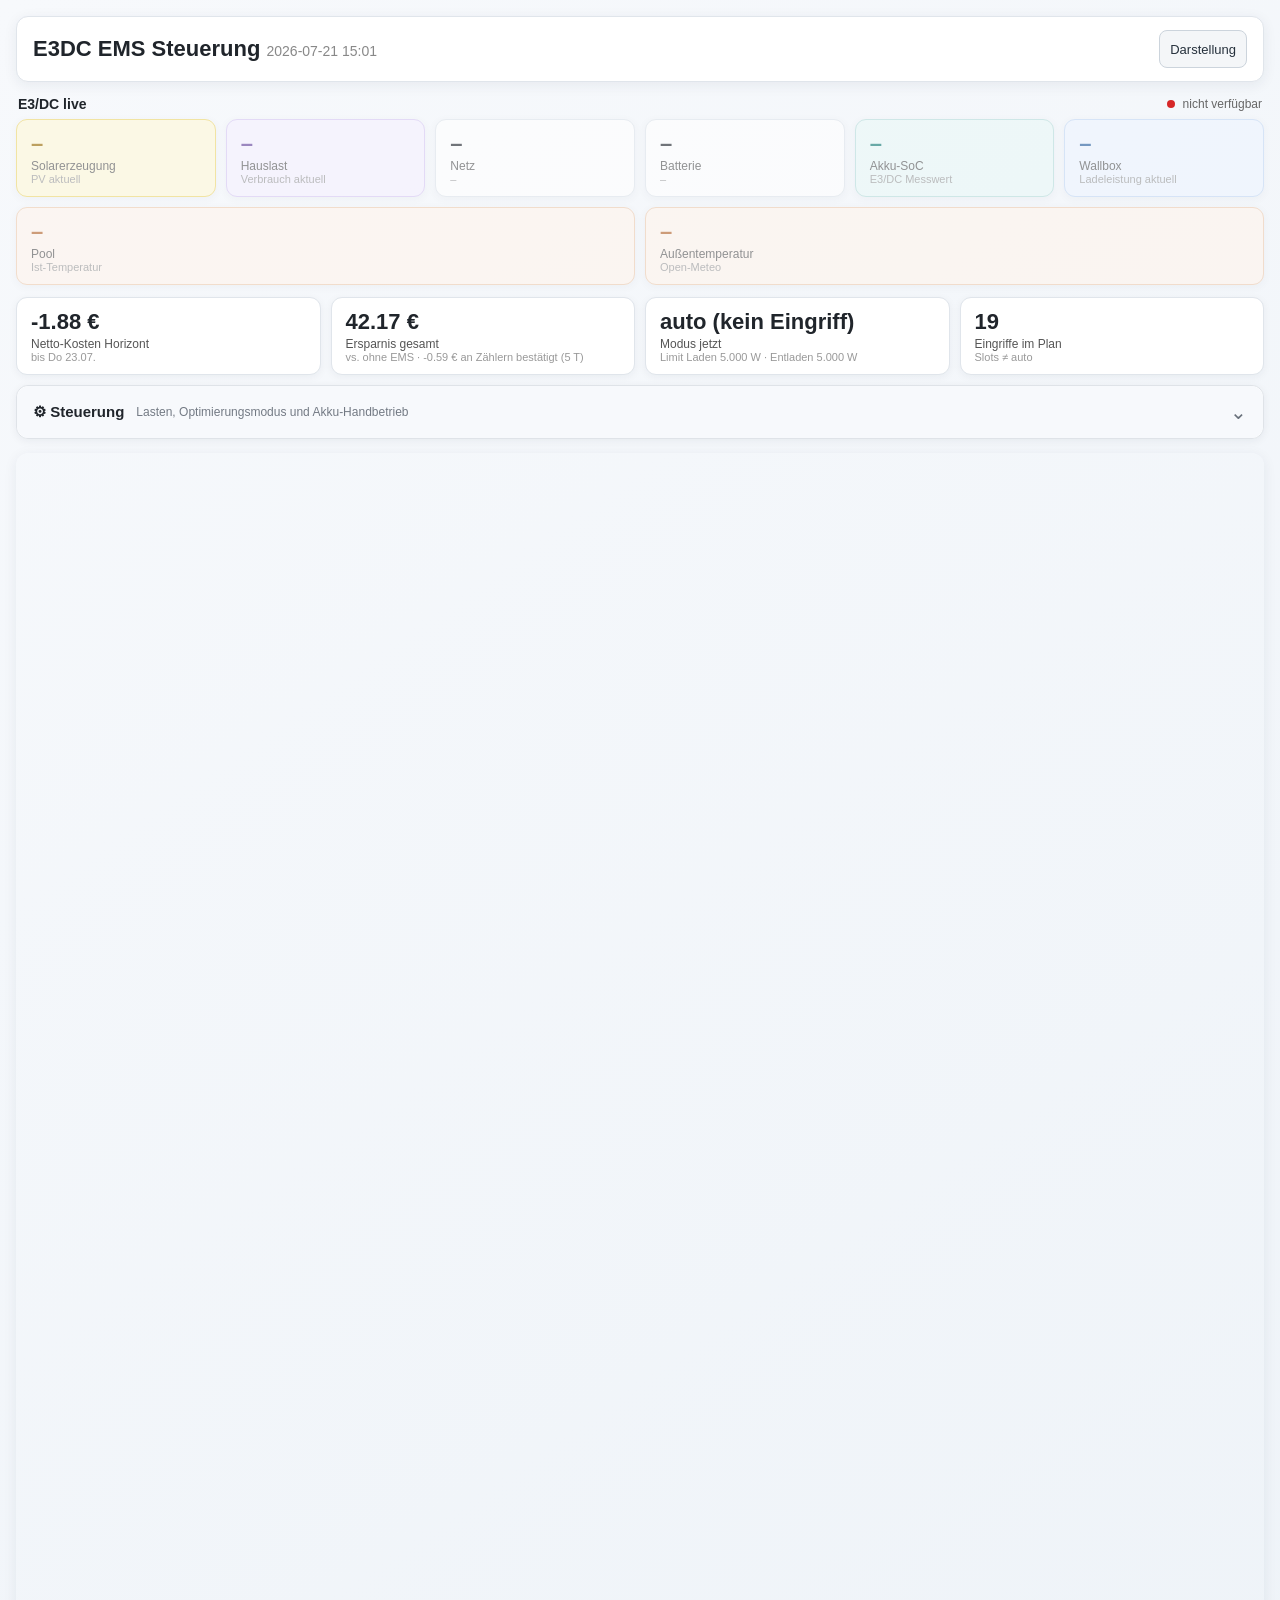
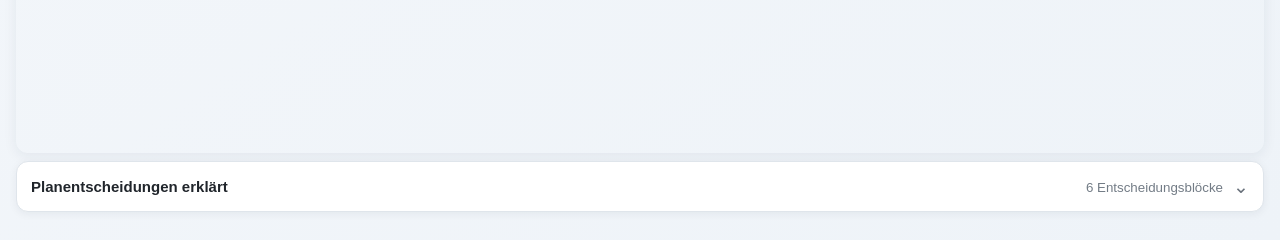
==== commit 1cbc78f0: "docs: Beispiel-Dashboard auf aktuellen Stand (Temp-Kacheln, Legende, KPIs) beispiel_dashboard.py akt" ====
--- a/dashboard_beispiel.html
+++ b/dashboard_beispiel.html
@@ -1,19 +1,104 @@
 <!DOCTYPE html>
 <html lang="de"><head><meta charset="utf-8">
 <meta name="viewport" content="width=device-width, initial-scale=1">
-<title>EMS Dashboard</title>
+<meta name="theme-color" content="#1769c2">
+<meta name="apple-mobile-web-app-capable" content="yes">
+<link rel="manifest" href="/manifest.webmanifest">
+<link rel="icon" href="/app-icon.svg" type="image/svg+xml">
+<title>E3DC EMS Steuerung</title>
+<script>(function(){var saved=localStorage.getItem('ems-theme');var dark=saved==='dark'||(!saved&&matchMedia('(prefers-color-scheme:dark)').matches);document.documentElement.classList.toggle('dark',dark);})();</script>
 <script src="https://cdn.plot.ly/plotly-3.6.0.min.js"></script>
 <style>
+ html { background: #eef3f8; }
  body { font-family: -apple-system, 'Segoe UI', Roboto, sans-serif;
-        margin: 12px; color: #222; background: #fff; }
- h1 { font-size: 20px; margin: 4px 0 10px; }
+        max-width: 1800px; margin: 0 auto; padding: 16px; color: #20252b;
+        background: linear-gradient(145deg,#f7f9fc 0,#eef3f8 100%); }
+ .app-header { display: flex; align-items: center; gap: 12px; margin: 0 0 14px;
+        padding: 13px 16px; background: #fff; border: 1px solid #e0e5eb;
+        border-radius: 12px; box-shadow: 0 3px 14px rgba(28,45,68,.07); }
+ h1 { flex: 1; font-size: 22px; margin: 0;
+        min-width: 0; }
  h1 .ts { color: #888; font-weight: normal; font-size: 14px; }
+ .header-actions { display: flex; gap: 7px; }
+ .header-actions button { min-width: 42px; min-height: 38px; padding: 7px 10px;
+        border: 1px solid #ccd4dc; border-radius: 8px; background: #f4f6f8;
+        color: #26313c; cursor: pointer; font: inherit; font-size: 13px; }
+ #install-app { display: none; }
  .tiles { display: flex; gap: 10px; flex-wrap: wrap; margin-bottom: 10px; }
- .tile { flex: 1 1 150px; background: #f6f7f9; border: 1px solid #e3e5e8;
-         border-radius: 8px; padding: 10px 14px; }
+ .tile { flex: 1 1 150px; background: #fff; border: 1px solid #e0e5eb;
+         border-radius: 11px; padding: 11px 14px; box-shadow: 0 2px 8px rgba(25,42,65,.05); }
  .tile .v { font-size: 22px; font-weight: 700; }
  .tile .l { font-size: 12px; color: #555; margin-top: 2px; }
  .tile .s { font-size: 11px; color: #999; }
+ .live-panel { margin-bottom: 12px; }
+ .live-head { display: flex; justify-content: space-between; align-items: center;
+        margin: 2px 2px 7px; font-size: 14px; }
+ .live-head #live-status { color: #666; font-size: 12px; font-weight: normal; }
+ .live-tiles { margin-bottom: 0; }
+ .live-tiles .tile { transition: background-color .25s, border-color .25s,
+        color .25s; }
+ .live-tiles .live-solar { background: #fff8d8; border-color: #efd86e; }
+ .live-tiles .live-solar .v { color: #9a6b00; }
+ .live-tiles .live-house { background: #f5f0ff; border-color: #d9c9f3; }
+ .live-tiles .live-house .v { color: #65439b; }
+ .live-tiles .live-soc { background: #eaf8f7; border-color: #b8dedb; }
+ .live-tiles .live-soc .v { color: #147a74; }
+ .live-tiles .live-wallbox { background: #eef5ff; border-color: #c5d9f5; }
+ .live-tiles .live-wallbox .v { color: #285f9e; }
+ .live-tiles .live-temp { background: #fff4ec; border-color: #f0cdb0; }
+ .live-tiles .live-temp .v { color: #b5642a; }
+ .live-tiles .flow-import { background: #fdecec; border-color: #efb6b6; }
+ .live-tiles .flow-import .v { color: #b3261e; }
+ .live-tiles .flow-export { background: #eaf8ee; border-color: #b8dfc3; }
+ .live-tiles .flow-export .v { color: #237a3b; }
+ .live-tiles .flow-charge { background: #eaf3ff; border-color: #b8d2f2; }
+ .live-tiles .flow-charge .v { color: #2468a9; }
+ .live-tiles .flow-discharge { background: #fff1e5; border-color: #edc59f; }
+ .live-tiles .flow-discharge .v { color: #b45f16; }
+ .live-tiles .flow-idle { background: #f4f5f6; border-color: #d7dadd; }
+ .live-tiles .flow-idle .v { color: #62676d; }
+ .live-panel.stale .live-tiles { opacity: .62; }
+ .forecast-quality { margin: 10px 0 0; padding: 0; background: #fff;
+        border: 1px solid #dfe6ed; border-radius: 11px;
+        box-shadow: 0 2px 8px rgba(25,42,65,.05); }
+ .forecast-quality > summary { display: flex; align-items: baseline; gap: 9px;
+        padding: 11px 38px 11px 12px; cursor: pointer; position: relative;
+        font-weight: 700; list-style: none; }
+ .forecast-quality > summary::-webkit-details-marker { display: none; }
+ .forecast-quality > summary::after { content: '⌄'; position: absolute;
+        right: 13px; top: 8px; font-size: 18px; transition: transform .16s; }
+ .forecast-quality[open] > summary::after { transform: rotate(180deg); }
+ /* Statusfarbe des Panels – auch eingeklappt sichtbar (Akzentrand + Punkt). */
+ .forecast-quality > summary::before { content: ''; width: 9px; height: 9px;
+        border-radius: 50%; background: #b6bdc5; align-self: center; flex: none; }
+ .forecast-quality.lvl-current { border-left: 4px solid #2ca02c; }
+ .forecast-quality.lvl-partial { border-left: 4px solid #e6a700; }
+ .forecast-quality.lvl-replaced { border-left: 4px solid #d62728; }
+ .forecast-quality.lvl-current > summary::before { background: #2ca02c; }
+ .forecast-quality.lvl-partial > summary::before { background: #e6a700; }
+ .forecast-quality.lvl-replaced > summary::before { background: #d62728; }
+ .forecast-quality > summary small { color: #737d87; font-size: 11px;
+        font-weight: 400; }
+ .quality-grid { display: grid; grid-template-columns: repeat(auto-fit,minmax(175px,1fr));
+        gap: 7px; padding: 0 12px 12px; }
+ .quality-item { position: relative; min-width: 0; padding: 8px 9px 8px 12px;
+        border: 1px solid #dfe5eb; border-left: 4px solid #999;
+        border-radius: 8px; background: #f8fafb; }
+ .quality-item.current { border-left-color: #2ca02c; background: #f1faf4; }
+ .quality-item.partial { border-left-color: #e6a700; background: #fff9e8; }
+ .quality-item.replaced { border-left-color: #d62728; background: #fdf0ef; }
+ .quality-source { font-size: 12px; font-weight: 700; }
+ .quality-state { margin-top: 2px; font-size: 12px; font-weight: 650; }
+ .quality-item.current .quality-state { color: #237a3b; }
+ .quality-item.partial .quality-state { color: #8a6d00; }
+ .quality-item.replaced .quality-state { color: #b3261e; }
+ .quality-detail { margin-top: 2px; color: #727c86; font-size: 10px;
+        line-height: 1.3; }
+ .live-dot { display: inline-block; width: 8px; height: 8px; border-radius: 50%;
+        margin-right: 4px; background: #999; }
+ .live-dot.ok { background: #2ca02c; }
+ .live-dot.err { background: #d62728; }
+ .mobile-plot-shell { display: none; }
  .banner { border-radius: 8px; padding: 8px 14px; margin-bottom: 10px;
            font-size: 13px; border: 1px solid; }
  .banner ul { margin: 6px 0 0; padding-left: 20px; }
@@ -21,32 +106,333 @@
  .banner.ok { background: #eafaf0; border-color: #b6e2c6; color: #1e7e46; }
  .banner.warn { background: #fff8e1; border-color: #f0d98a; color: #8a6d00; }
  .banner.err { background: #fdecea; border-color: #f5b5ae; color: #b3261e; }
+ .decisions { margin: 8px 0 12px; background: #fff;
+        border: 1px solid #dfe5eb; border-radius: 12px;
+        box-shadow: 0 2px 9px rgba(20,35,55,.06); }
+ .decisions > summary { display: flex; align-items: center; gap: 10px;
+        padding: 13px 14px; cursor: pointer; list-style: none; user-select: none; }
+ .decisions > summary::-webkit-details-marker { display: none; }
+ .decisions > summary:after { content: '⌄'; margin-left: auto; color: #69717b;
+        font-size: 19px; transition: transform .2s; }
+ .decisions[open] > summary:after { transform: rotate(180deg); }
+ .decisions[open] > summary { border-bottom: 1px solid #e2e7ec; }
+ .decision-head { display: flex; justify-content: space-between; align-items: baseline;
+        gap: 10px; flex: 1; }
+ .decision-head b { font-size: 15px; }
+ .decision-head small { color: #737c86; }
+ .decision-body { padding: 11px 14px 14px; }
+ .decision-list { display: grid; grid-template-columns: repeat(auto-fit,minmax(260px,1fr));
+        gap: 8px; }
+ .decision-item { position: relative; min-width: 0; padding: 10px 11px 10px 15px;
+        border: 1px solid #e2e7ec; border-radius: 9px; background: #fafcfe; }
+ .decision-item:before { content: ''; position: absolute; left: 0; top: 0; bottom: 0;
+        width: 5px; border-radius: 9px 0 0 9px; background: var(--decision-color); }
+ .decision-time { color: #66717c; font-size: 11px; }
+ .decision-name { font-weight: 750; margin: 2px 0 4px; }
+ .decision-reason { color: #4d5863; font-size: 12px; line-height: 1.35; }
+ .decision-facts { display: flex; flex-wrap: wrap; gap: 6px; margin-top: 7px; }
+ .decision-facts span { padding: 3px 6px; border-radius: 10px; background: #eef3f7;
+        color: #52606d; font-size: 10px; }
+ .decision-empty { color: #68737d; font-size: 12px; }
  .report { margin: 4px 0 12px; }
  .report button { font-size: 13px; padding: 7px 14px; border-radius: 7px;
         border: 1px solid #c9ccd1; background: #f0f1f3; cursor: pointer; }
  .report button.hot { background: #fdecea; border-color: #f5b5ae; color: #b3261e;
         font-weight: 600; }
  .report .msg { margin-left: 10px; font-size: 12px; color: #555; }
- .controls { margin: 4px 0 14px; padding: 10px 14px; background: #f6f7f9;
-        border: 1px solid #e3e5e8; border-radius: 8px; font-size: 13px; }
- .controls .ctl-h { font-weight: 700; margin-bottom: 8px; }
- .controls .ctl-row { display: flex; align-items: center; flex-wrap: wrap;
-        gap: 8px; padding: 5px 0; border-top: 1px solid #ececef; }
- .controls .ctl-row:first-of-type { border-top: none; }
- .controls .sw { min-width: 150px; }
- .controls .fld { color: #555; }
- .controls button { font-size: 13px; padding: 5px 12px; border-radius: 7px;
-        border: 1px solid #c9ccd1; background: #f0f1f3; cursor: pointer; }
+ .controls { margin: 8px 0 14px; background: #fff; border: 1px solid #dfe3e8;
+        border-radius: 12px; font-size: 13px; box-shadow: 0 2px 9px rgba(20,35,55,.06); }
+ .controls > summary { display: flex; align-items: center; gap: 12px; padding: 14px 16px;
+        cursor: pointer; list-style: none; user-select: none; background: #f7f9fc;
+        border-radius: 12px; }
+ .controls > summary::-webkit-details-marker { display: none; }
+ .controls[open] > summary { border-radius: 12px 12px 0 0; border-bottom: 1px solid #e4e7eb; }
+ .controls .ctl-title { font-size: 15px; font-weight: 750; }
+ .controls .ctl-summary { color: #737a84; font-size: 12px; flex: 1; }
+ .controls .ctl-chevron { font-size: 20px; color: #69717b; transition: transform .2s; }
+ .controls[open] .ctl-chevron { transform: rotate(180deg); }
+ .controls .ctl-body { padding: 15px; }
+ .ctl-section-head { display: flex; flex-direction: column; margin: 0 0 9px 2px; }
+ .ctl-section-head small, .ctl-section small, .load-head small { display: block; color: #7b828c;
+        font-weight: normal; margin-top: 2px; }
+ .load-cards { display: grid; grid-template-columns: repeat(auto-fit,minmax(330px,1fr)); gap: 12px; }
+ .load-card { border: 1px solid #e1e5ea; border-radius: 10px; padding: 13px;
+        background: #fbfcfe; min-width: 0; }
+ .load-head { display: flex; justify-content: space-between; align-items: flex-start;
+        padding-bottom: 10px; margin-bottom: 10px; border-bottom: 1px solid #e9ecf0; }
+ .load-head b { font-size: 14px; }
+ .ctl-grid { display: grid; grid-template-columns: repeat(auto-fit,minmax(130px,1fr)); gap: 9px; }
+ .ctl-field { color: #555e68; font-size: 11px; }
+ .ctl-field > span:first-child { display: block; margin-bottom: 4px; }
+ .ctl-input { display: flex; align-items: center; gap: 4px; }
+ .controls input[type=number], .controls textarea { box-sizing: border-box; border: 1px solid #cfd5dc;
+        border-radius: 7px; background: #fff; color: #222; padding: 7px 8px; font: inherit; }
+ .controls input[type=number] { width: 100%; min-width: 65px; }
+ .ctl-input small { white-space: nowrap; color: #777f88; }
+ .profile-edit { margin-top: 12px; }
+ .profile-edit > label { display: flex; flex-direction: column; gap: 2px; margin-bottom: 5px; }
+ .profile-edit > label small { color: #7b828c; font-weight: normal; }
+ .profile-edit textarea { width: 100%; resize: vertical; line-height: 1.4; }
+ .curve-box { margin-top: 7px; border: 1px solid #e0e5eb; border-radius: 8px;
+        overflow: hidden; background: #f7f9fc; }
+ .curve-box canvas { display: block; width: 100%; height: 92px; }
+ .curve-box span { display: block; padding: 5px 9px; color: #5e6874; background: #fff;
+        border-top: 1px solid #e5e8ec; font-size: 11px; }
+ .curve-box span.bad { color: #b3261e; }
+ .load-actions { display: flex; justify-content: flex-end; margin-top: 11px; }
+ .controls button { font-size: 13px; padding: 7px 12px; border-radius: 7px;
+        border: 1px solid #c9d0d8; background: #f2f4f7; color: #30363d; cursor: pointer; }
+ .controls button:hover { background: #e8edf3; }
+ .controls button.primary { background: #1769c2; color: #fff; border-color: #1769c2; }
  .controls button.mode.on { background: #0d6efd; color: #fff; border-color: #0d6efd; }
- .controls .ctl-msg { margin-top: 8px; font-size: 12px; color: #555; min-height: 1em; }
+ .controls button.mode { display: flex; flex-direction: column; align-items: flex-start;
+        gap: 2px; min-width: 155px; text-align: left; }
+ .controls button.mode small { color: #737c86; margin: 0; font-size: 10px; }
+ .controls button.mode.on small { color: rgba(255,255,255,.82); }
+ .controls button.stop { color: #a22b25; border-color: #e2b6b3; background: #fff5f4; }
+ .ctl-section { display: flex; align-items: center; flex-wrap: wrap; gap: 10px;
+        margin-top: 13px; padding: 12px 13px; border: 1px solid #e2e6eb;
+        border-radius: 9px; background: #fafbfc; }
+ .ctl-section > div:first-child { min-width: 175px; margin-right: auto; }
+ .ctl-section label { color: #555e68; }
+ .ctl-section input { width: 75px !important; margin: 0 3px; }
+ .button-group { display: flex; flex-wrap: wrap; gap: 6px; }
+ .controls .ctl-msg { margin-top: 9px; font-size: 12px; color: #555; min-height: 1em; }
+ .switch { display: inline-flex; align-items: center; gap: 6px; cursor: pointer; }
+ .switch input { position: absolute; opacity: 0; pointer-events: none; }
+ .switch span { width: 34px; height: 19px; border-radius: 12px; background: #b9bec5;
+        position: relative; transition: background .2s; }
+ .switch span:after { content: ''; position: absolute; width: 15px; height: 15px;
+        left: 2px; top: 2px; border-radius: 50%; background: #fff; transition: transform .2s;
+        box-shadow: 0 1px 3px rgba(0,0,0,.25); }
+ .switch input:checked + span { background: #278445; }
+ .switch input:checked + span:after { transform: translateX(15px); }
+ .switch em { font-style: normal; font-size: 11px; color: #68707a; }
+ .battery-planner { margin-top: 13px; padding: 14px; border: 1px solid #d9e1ea;
+        border-radius: 10px; background: linear-gradient(150deg,#fbfdff,#f3f7fc); }
+ .planner-head { display: flex; align-items: flex-start; justify-content: space-between;
+        gap: 10px; margin-bottom: 12px; }
+ .planner-head small { display: block; color: #737c87; margin-top: 2px; }
+ .planner-badge { padding: 5px 9px; border-radius: 12px; background: #edf0f3;
+        color: #68717a; font-size: 11px; white-space: nowrap; }
+ .planner-badge.active { background: #dcecff; color: #155aa4; font-weight: 700; }
+ .planner-form { display: grid; grid-template-columns: 1fr 1.6fr 1fr 1fr auto;
+        align-items: end; gap: 9px; }
+ .planner-form > label { display: flex; flex-direction: column; gap: 4px;
+        color: #59636e; font-size: 11px; }
+ .controls select, .controls input[type=datetime-local] { box-sizing: border-box;
+        width: 100%; border: 1px solid #cfd5dc; border-radius: 7px; background: #fff;
+        color: #222; padding: 7px 8px; font: inherit; min-height: 34px; }
+ .planner-actions { display: flex; flex-wrap: wrap; gap: 6px; justify-content: flex-end; }
+ .planner-actions button { min-height: 35px; white-space: nowrap; }
+ .controls button.instant { background: #e8f2ff; border-color: #a9c8ea; color: #165d9f; }
+ .schedule-msg { min-height: 18px; margin: 7px 1px 0; font-size: 12px; color: #59636e; }
+ .schedule-chart-wrap { margin-top: 4px; padding: 12px 12px 8px; background: #fff;
+        border: 1px solid #dfe5eb; border-radius: 9px; overflow: hidden; }
+ .schedule-axis { position: relative; height: 20px; margin: 0 5px; color: #77818c;
+        font-size: 10px; }
+ .schedule-axis span { position: absolute; transform: translateX(-50%); white-space: nowrap; }
+ .schedule-axis span:first-child { transform: none; }
+ .schedule-axis span:last-child { transform: translateX(-100%); }
+ .schedule-chart { position: relative; height: 94px; margin: 0 5px; border-radius: 6px;
+        background: linear-gradient(to bottom,#edf5ff 0,#edf5ff 48%,#fff4e9 52%,#fff4e9 100%); overflow: hidden; }
+ .schedule-grid, .schedule-now { position: absolute; top: 0; bottom: 0; width: 1px;
+        background: rgba(80,95,115,.18); }
+ .schedule-now { width: 2px; background: #20252b; z-index: 4; }
+ .schedule-bar { position: absolute; height: 29px; border-radius: 5px; color: #fff;
+        padding: 6px 7px; box-sizing: border-box; overflow: hidden; white-space: nowrap;
+        text-overflow: ellipsis; font-size: 10px; font-weight: 700; z-index: 3;
+        min-width: 4px; box-shadow: 0 1px 4px rgba(0,0,0,.18); }
+ .schedule-bar.charge, .schedule-bar.grid_charge { top: 8px; background: #397fd0; }
+ .schedule-bar.pv_charge { top: 8px; background: #269b79; }
+ .schedule-bar.discharge { bottom: 10px; background: #dc7a27; }
+ .schedule-bar.idle { top: 33px; background: #77818c; }
+ .schedule-bar.running { outline: 2px solid #1c2733; animation: schedulePulse 1.5s infinite; }
+ @keyframes schedulePulse { 50% { filter: brightness(1.18); } }
+ .schedule-legend { display: flex; flex-wrap: wrap; gap: 14px; margin-top: 6px;
+        color: #737c86; font-size: 10px; }
+ .schedule-legend .charge, .schedule-legend .grid_charge { color: #397fd0; }
+ .schedule-legend .pv_charge { color: #269b79; }
+ .schedule-legend .discharge { color: #dc7a27; }
+ .schedule-legend .idle { color: #77818c; }
+ .schedule-legend .now { color: #20252b; }
+ .schedule-list { display: grid; gap: 6px; margin-top: 9px; }
+ .schedule-item { display: flex; align-items: center; gap: 9px; padding: 8px 9px;
+        border: 1px solid #e0e5ea; border-radius: 8px; background: #fff; }
+ .schedule-item > div { flex: 1; min-width: 120px; }
+ .schedule-item small { display: block; color: #747d87; margin-top: 2px; }
+ .schedule-color { width: 9px; height: 30px; border-radius: 5px; flex: 0 0 auto; }
+ .schedule-color.charge, .schedule-color.grid_charge { background: #397fd0; }
+ .schedule-color.pv_charge { background: #269b79; }
+ .schedule-color.discharge { background: #dc7a27; }
+ .schedule-color.idle { background: #77818c; }
+ .schedule-state { color: #68717a; font-size: 11px; text-align: right; }
+ .schedule-item.running { border-color: #85addb; background: #f1f7ff; }
+ .schedule-item.cancelled, .schedule-item.completed, .schedule-item.skipped { opacity: .68; }
+ .controls button.mini { padding: 4px 8px; font-size: 11px; }
+ .controls button.schedule-delete { color: #6b4b4b; background: #f7eeee; border-color: #e8cece; }
+ .schedule-empty { color: #7c858e; text-align: center; padding: 12px; font-size: 12px; }
+ .plotly-graph-div { border-radius: 12px; box-shadow: 0 3px 14px rgba(28,45,68,.07); }
+ html.dark { background: #111820; color-scheme: dark; }
+ html.dark body { color: #e7edf4; background: linear-gradient(145deg,#111820,#17212b); }
+ html.dark .app-header, html.dark .tile, html.dark .controls,
+ html.dark .schedule-chart-wrap, html.dark .schedule-item, html.dark .decisions,
+ html.dark .curve-box span { background: #18212b; border-color: #354352; color: #e7edf4; }
+ html.dark .decision-item { background: #202b36; border-color: #354352; }
+ html.dark .decision-time, html.dark .decision-head small { color: #aebbc8; }
+ html.dark .decision-reason, html.dark .decision-empty { color: #d1dae4; }
+ html.dark .decision-facts span { background: #2a3947; color: #d9e3ed; }
+ html.dark .controls > summary, html.dark .load-card, html.dark .ctl-section,
+ html.dark .curve-box, html.dark .planner-badge { background: #202b36; border-color: #354352; }
+ html.dark .battery-planner { background: linear-gradient(150deg,#18232d,#202b36); border-color: #354352; }
+ html.dark .controls input, html.dark .controls textarea, html.dark .controls select { background: #111820; color: #eef3f8; border-color: #4b5b6b; }
+ html.dark .controls button, html.dark .header-actions button { background: #263442; color: #eef3f8; border-color: #4b5b6b; }
+ html.dark .controls button.primary, html.dark .controls button.mode.on { background: #287fd8; color: #fff; border-color: #4d9bea; }
+ html.dark .controls button.instant { background: #1c3c5c; color: #8fc8ff; border-color: #3c6f9d; }
+ html.dark .controls button.stop { background: #432529; color: #ffaaa4; border-color: #75454a; }
+ html.dark .report button { background: #263442; color: #e7edf4; border-color: #4b5b6b; }
+ html.dark .report button:hover { background: #304253; }
+ html.dark .report button.hot { background: #432529; color: #ffaaa4; border-color: #75454a; }
+ html.dark .tile .l, html.dark .chips, html.dark .report .msg { color: #c2ccd6; }
+ html.dark .tile .s, html.dark .controls .ctl-summary,
+ html.dark .ctl-section-head small, html.dark .ctl-section small,
+ html.dark .load-head small { color: #97a5b4; }
+ html.dark .ctl-field, html.dark .ctl-section label, html.dark .planner-form > label,
+ html.dark .schedule-msg, html.dark .schedule-state, html.dark .schedule-axis,
+ html.dark .schedule-legend, html.dark .schedule-item small { color: #b7c2ce; }
+ html.dark .schedule-chart { background: linear-gradient(to bottom,#172d42 0,#172d42 48%,#3a291c 52%,#3a291c 100%); }
+ html.dark .schedule-grid { background: rgba(205,220,235,.2); }
+ html.dark .schedule-now { background: #f4f7fa; }
+ html.dark .schedule-legend .now { color: #f4f7fa; }
+ html.dark .controls button.schedule-delete { color: #ffc7c7; background: #40282b; border-color: #6e4045; }
+ html.dark .live-tiles .live-solar { background: #3a3319; border-color: #6d5e26; }
+ html.dark .live-tiles .live-house { background: #292238; border-color: #50436b; }
+ html.dark .live-tiles .live-soc { background: #173634; border-color: #2d615d; }
+ html.dark .live-tiles .live-wallbox, html.dark .live-tiles .flow-charge { background: #192d43; border-color: #31577e; }
+ html.dark .live-tiles .live-temp { background: #3a2a1c; border-color: #6e4d2f; }
+ html.dark .live-tiles .flow-import { background: #421f22; border-color: #74373a; }
+ html.dark .live-tiles .flow-export { background: #183522; border-color: #326541; }
+ html.dark .live-tiles .flow-discharge { background: #422b18; border-color: #75502e; }
+ html.dark .live-tiles .flow-idle { background: #252d35; border-color: #46515c; }
+ html.dark .live-tiles .tile .v { filter: brightness(1.55) saturate(1.18); }
+ html.dark .live-head, html.dark .live-head #live-status { color: #dbe5ef; }
+ html.dark .live-tiles .tile .l { color: #e0e7ef; }
+ html.dark .live-tiles .tile .s { color: #aebbc8; }
+ html.dark .forecast-quality { background: #18212b; border-color: #354352; }
+ html.dark .quality-head small, html.dark .quality-detail { color: #aebbc8; }
+ html.dark .quality-item { background: #202b36; border-color: #43515f; }
+ html.dark .quality-item.current { background: #173326; border-left-color: #58b879; }
+ html.dark .quality-item.partial { background: #3a3219; border-left-color: #d9b83f; }
+ html.dark .quality-item.replaced { background: #402124; border-left-color: #df6c68; }
+ html.dark .quality-item.current .quality-state { color: #8fd7a9; }
+ html.dark .quality-item.partial .quality-state { color: #e1c96b; }
+ html.dark .quality-item.replaced .quality-state { color: #f1a29c; }
+ html.dark .forecast-quality.lvl-current { border-left-color: #58b879; }
+ html.dark .forecast-quality.lvl-partial { border-left-color: #d9b83f; }
+ html.dark .forecast-quality.lvl-replaced { border-left-color: #df6c68; }
+ html.dark .forecast-quality.lvl-current > summary::before { background: #58b879; }
+ html.dark .forecast-quality.lvl-partial > summary::before { background: #d9b83f; }
+ html.dark .forecast-quality.lvl-replaced > summary::before { background: #df6c68; }
+ html.dark .banner.ok { background: #173326; border-color: #285b40; color: #8fd7a9; }
+ html.dark .banner.warn { background: #3a3219; border-color: #6a5925; color: #e1c96b; }
+ html.dark .banner.err { background: #402124; border-color: #73383d; color: #f1a29c; }
+ @media (max-width: 620px) {
+   body { padding: 8px; }
+   .app-header { padding: 10px 11px; margin-bottom: 8px; position: relative; }
+   h1 { font-size: 17px; line-height: 1.25; }
+   h1 .ts { display: block; font-size: 11px; margin-top: 2px; }
+   .header-actions button { min-width: 44px; min-height: 44px; font-size: 0; padding: 0; }
+   #theme-toggle:after { content: '◐'; font-size: 21px; }
+   #install-app:after { content: '↓'; font-size: 22px; }
+   .tiles { display: grid; grid-template-columns: repeat(2,minmax(0,1fr)); gap: 7px; }
+   .tile { min-width: 0; padding: 9px 10px; overflow: hidden; }
+   .tile .v { font-size: 17px; line-height: 1.2; overflow-wrap: anywhere; }
+   .tile .l { font-size: 11px; }
+   .tile .s { font-size: 10px; line-height: 1.25; }
+   .live-head { margin-top: 0; }
+   .desktop-plot { display: none; }
+   .mobile-plot-shell { display: block; background: #fff; border: 1px solid #e0e5eb;
+        border-radius: 12px; margin: 10px 0 13px; overflow: hidden;
+        box-shadow: 0 3px 14px rgba(28,45,68,.07); }
+   html.dark .mobile-plot-shell { background: #18212b; border-color: #354352; }
+   .mobile-plot-toolbar { display: flex; flex-direction: column; gap: 7px; padding: 9px;
+        border-bottom: 1px solid #e2e7ec; }
+   html.dark .mobile-plot-toolbar { border-color: #354352; }
+   .mobile-plot-tabs { display: flex; gap: 5px; overflow-x: auto; scrollbar-width: none; }
+   .mobile-plot-tabs button, .horizon-switch button { flex: 0 0 auto; min-height: 40px;
+        padding: 7px 11px; border: 1px solid #cbd3db; border-radius: 8px;
+        background: #f4f6f8; color: #34404c; font: inherit; font-size: 12px; }
+   .mobile-plot-tabs button.on, .horizon-switch button.on { color: #fff; background: #1769c2; border-color: #1769c2; }
+   html.dark .mobile-plot-tabs button, html.dark .horizon-switch button { color: #e7edf4; background: #263442; border-color: #4b5b6b; }
+   html.dark .mobile-plot-tabs button.on, html.dark .horizon-switch button.on { background: #287fd8; }
+   .horizon-switch { display: grid; grid-template-columns: 1fr 1fr; gap: 5px; }
+   #mobile-plot { min-height: 420px; }
+   .controls .ctl-summary { display: none; }
+   .controls > summary { min-height: 44px; box-sizing: border-box; }
+   .controls button, .controls select, .controls input[type=datetime-local] { min-height: 44px; }
+   .load-cards { grid-template-columns: 1fr; }
+   .ctl-section { align-items: flex-start; }
+   .planner-form { grid-template-columns: 1fr 1fr; }
+   .planner-actions { grid-column: 1 / -1; justify-content: stretch; }
+   .planner-actions button { flex: 1 1 auto; }
+   .planner-head { flex-direction: column; }
+   .schedule-state { width: 100%; text-align: left; }
+   .schedule-item { flex-wrap: wrap; }
+ }
+ .chips { font-size: 12px; color: #555; margin: -2px 0 10px; }
+ .chips .chip { margin-right: 14px; white-space: nowrap; }
+ .chips .dot { display: inline-block; width: 8px; height: 8px;
+        border-radius: 50%; margin-right: 4px; }
 </style></head><body>
-<h1>EMS – Ist vs. Prognose &amp; Steuerung
- <span class="ts">2026-07-15 11:49</span></h1>
-<div class="tiles"><div class="tile"><div class="v">-3.37 €</div><div class="l">Netto-Kosten Horizont</div><div class="s">bis Fr 17.07.</div></div><div class="tile"><div class="v">42.17 €</div><div class="l">Ersparnis gesamt</div><div class="s">vs. ohne EMS</div></div><div class="tile"><div class="v">43 %</div><div class="l">Akku-SoC</div><div class="s">10 kWh Speicher</div></div><div class="tile"><div class="v">Peak-Laden (Linie)</div><div class="l">Modus jetzt</div><div class="s">Limit Laden 1.977 W · Entladen 5.000 W</div></div><div class="tile"><div class="v">29</div><div class="l">Eingriffe im Plan</div><div class="s">Slots ≠ auto</div></div></div>
-
-<div style="height:1300px; width:100%;">                            <div id="9e3aabf5-99db-4434-9a66-d9ff37d1f0a0" class="plotly-graph-div" style="height:100%; width:100%;"></div>            <script>                window.PLOTLYENV=window.PLOTLYENV || {};                                if (document.getElementById("9e3aabf5-99db-4434-9a66-d9ff37d1f0a0")) {                    Plotly.newPlot(                        "9e3aabf5-99db-4434-9a66-d9ff37d1f0a0",                        [{"hoverinfo":"skip","legendgroup":"prog","line":{"width":0},"mode":"lines","showlegend":false,"x":["2026-07-15T00:00:00+02:00","2026-07-15T00:15:00+02:00","2026-07-15T00:30:00+02:00","2026-07-15T00:45:00+02:00","2026-07-15T01:00:00+02:00","2026-07-15T01:15:00+02:00","2026-07-15T01:30:00+02:00","2026-07-15T01:45:00+02:00","2026-07-15T02:00:00+02:00","2026-07-15T02:15:00+02:00","2026-07-15T02:30:00+02:00","2026-07-15T02:45:00+02:00","2026-07-15T03:00:00+02:00","2026-07-15T03:15:00+02:00","2026-07-15T03:30:00+02:00","2026-07-15T03:45:00+02:00","2026-07-15T04:00:00+02:00","2026-07-15T04:15:00+02:00","2026-07-15T04:30:00+02:00","2026-07-15T04:45:00+02:00","2026-07-15T05:00:00+02:00","2026-07-15T05:15:00+02:00","2026-07-15T05:30:00+02:00","2026-07-15T05:45:00+02:00","2026-07-15T06:00:00+02:00","2026-07-15T06:15:00+02:00","2026-07-15T06:30:00+02:00","2026-07-15T06:45:00+02:00","2026-07-15T07:00:00+02:00","2026-07-15T07:15:00+02:00","2026-07-15T07:30:00+02:00","2026-07-15T07:45:00+02:00","2026-07-15T08:00:00+02:00","2026-07-15T08:15:00+02:00","2026-07-15T08:30:00+02:00","2026-07-15T08:45:00+02:00","2026-07-15T09:00:00+02:00","2026-07-15T09:15:00+02:00","2026-07-15T09:30:00+02:00","2026-07-15T09:45:00+02:00","2026-07-15T10:00:00+02:00","2026-07-15T10:15:00+02:00","2026-07-15T10:30:00+02:00","2026-07-15T10:45:00+02:00","2026-07-15T11:00:00+02:00","2026-07-15T11:15:00+02:00","2026-07-15T11:30:00+02:00","2026-07-15T11:45:00+02:00","2026-07-15T12:00:00+02:00","2026-07-15T12:15:00+02:00","2026-07-15T12:30:00+02:00","2026-07-15T12:45:00+02:00","2026-07-15T13:00:00+02:00","2026-07-15T13:15:00+02:00","2026-07-15T13:30:00+02:00","2026-07-15T13:45:00+02:00","2026-07-15T14:00:00+02:00","2026-07-15T14:15:00+02:00","2026-07-15T14:30:00+02:00","2026-07-15T14:45:00+02:00","2026-07-15T15:00:00+02:00","2026-07-15T15:15:00+02:00","2026-07-15T15:30:00+02:00","2026-07-15T15:45:00+02:00","2026-07-15T16:00:00+02:00","2026-07-15T16:15:00+02:00","2026-07-15T16:30:00+02:00","2026-07-15T16:45:00+02:00","2026-07-15T17:00:00+02:00","2026-07-15T17:15:00+02:00","2026-07-15T17:30:00+02:00","2026-07-15T17:45:00+02:00","2026-07-15T18:00:00+02:00","2026-07-15T18:15:00+02:00","2026-07-15T18:30:00+02:00","2026-07-15T18:45:00+02:00","2026-07-15T19:00:00+02:00","2026-07-15T19:15:00+02:00","2026-07-15T19:30:00+02:00","2026-07-15T19:45:00+02:00","2026-07-15T20:00:00+02:00","2026-07-15T20:15:00+02:00","2026-07-15T20:30:00+02:00","2026-07-15T20:45:00+02:00","2026-07-15T21:00:00+02:00","2026-07-15T21:15:00+02:00","2026-07-15T21:30:00+02:00","2026-07-15T21:45:00+02:00","2026-07-15T22:00:00+02:00","2026-07-15T22:15:00+02:00","2026-07-15T22:30:00+02:00","2026-07-15T22:45:00+02:00","2026-07-15T23:00:00+02:00","2026-07-15T23:15:00+02:00","2026-07-15T23:30:00+02:00","2026-07-15T23:45:00+02:00","2026-07-16T00:00:00+02:00","2026-07-16T00:15:00+02:00","2026-07-16T00:30:00+02:00","2026-07-16T00:45:00+02:00","2026-07-16T01:00:00+02:00","2026-07-16T01:15:00+02:00","2026-07-16T01:30:00+02:00","2026-07-16T01:45:00+02:00","2026-07-16T02:00:00+02:00","2026-07-16T02:15:00+02:00","2026-07-16T02:30:00+02:00","2026-07-16T02:45:00+02:00","2026-07-16T03:00:00+02:00","2026-07-16T03:15:00+02:00","2026-07-16T03:30:00+02:00","2026-07-16T03:45:00+02:00","2026-07-16T04:00:00+02:00","2026-07-16T04:15:00+02:00","2026-07-16T04:30:00+02:00","2026-07-16T04:45:00+02:00","2026-07-16T05:00:00+02:00","2026-07-16T05:15:00+02:00","2026-07-16T05:30:00+02:00","2026-07-16T05:45:00+02:00","2026-07-16T06:00:00+02:00","2026-07-16T06:15:00+02:00","2026-07-16T06:30:00+02:00","2026-07-16T06:45:00+02:00","2026-07-16T07:00:00+02:00","2026-07-16T07:15:00+02:00","2026-07-16T07:30:00+02:00","2026-07-16T07:45:00+02:00","2026-07-16T08:00:00+02:00","2026-07-16T08:15:00+02:00","2026-07-16T08:30:00+02:00","2026-07-16T08:45:00+02:00","2026-07-16T09:00:00+02:00","2026-07-16T09:15:00+02:00","2026-07-16T09:30:00+02:00","2026-07-16T09:45:00+02:00","2026-07-16T10:00:00+02:00","2026-07-16T10:15:00+02:00","2026-07-16T10:30:00+02:00","2026-07-16T10:45:00+02:00","2026-07-16T11:00:00+02:00","2026-07-16T11:15:00+02:00","2026-07-16T11:30:00+02:00","2026-07-16T11:45:00+02:00","2026-07-16T12:00:00+02:00","2026-07-16T12:15:00+02:00","2026-07-16T12:30:00+02:00","2026-07-16T12:45:00+02:00","2026-07-16T13:00:00+02:00","2026-07-16T13:15:00+02:00","2026-07-16T13:30:00+02:00","2026-07-16T13:45:00+02:00","2026-07-16T14:00:00+02:00","2026-07-16T14:15:00+02:00","2026-07-16T14:30:00+02:00","2026-07-16T14:45:00+02:00","2026-07-16T15:00:00+02:00","2026-07-16T15:15:00+02:00","2026-07-16T15:30:00+02:00","2026-07-16T15:45:00+02:00","2026-07-16T16:00:00+02:00","2026-07-16T16:15:00+02:00","2026-07-16T16:30:00+02:00","2026-07-16T16:45:00+02:00","2026-07-16T17:00:00+02:00","2026-07-16T17:15:00+02:00","2026-07-16T17:30:00+02:00","2026-07-16T17:45:00+02:00","2026-07-16T18:00:00+02:00","2026-07-16T18:15:00+02:00","2026-07-16T18:30:00+02:00","2026-07-16T18:45:00+02:00","2026-07-16T19:00:00+02:00","2026-07-16T19:15:00+02:00","2026-07-16T19:30:00+02:00","2026-07-16T19:45:00+02:00","2026-07-16T20:00:00+02:00","2026-07-16T20:15:00+02:00","2026-07-16T20:30:00+02:00","2026-07-16T20:45:00+02:00","2026-07-16T21:00:00+02:00","2026-07-16T21:15:00+02:00","2026-07-16T21:30:00+02:00","2026-07-16T21:45:00+02:00","2026-07-16T22:00:00+02:00","2026-07-16T22:15:00+02:00","2026-07-16T22:30:00+02:00","2026-07-16T22:45:00+02:00","2026-07-16T23:00:00+02:00","2026-07-16T23:15:00+02:00","2026-07-16T23:30:00+02:00","2026-07-16T23:45:00+02:00","2026-07-17T00:00:00+02:00","2026-07-17T00:15:00+02:00","2026-07-17T00:30:00+02:00","2026-07-17T00:45:00+02:00","2026-07-17T01:00:00+02:00","2026-07-17T01:15:00+02:00","2026-07-17T01:30:00+02:00","2026-07-17T01:45:00+02:00","2026-07-17T02:00:00+02:00","2026-07-17T02:15:00+02:00","2026-07-17T02:30:00+02:00","2026-07-17T02:45:00+02:00","2026-07-17T03:00:00+02:00","2026-07-17T03:15:00+02:00","2026-07-17T03:30:00+02:00","2026-07-17T03:45:00+02:00","2026-07-17T04:00:00+02:00","2026-07-17T04:15:00+02:00","2026-07-17T04:30:00+02:00","2026-07-17T04:45:00+02:00","2026-07-17T05:00:00+02:00","2026-07-17T05:15:00+02:00","2026-07-17T05:30:00+02:00","2026-07-17T05:45:00+02:00","2026-07-17T06:00:00+02:00","2026-07-17T06:15:00+02:00","2026-07-17T06:30:00+02:00","2026-07-17T06:45:00+02:00","2026-07-17T07:00:00+02:00","2026-07-17T07:15:00+02:00","2026-07-17T07:30:00+02:00","2026-07-17T07:45:00+02:00","2026-07-17T08:00:00+02:00","2026-07-17T08:15:00+02:00","2026-07-17T08:30:00+02:00","2026-07-17T08:45:00+02:00","2026-07-17T09:00:00+02:00","2026-07-17T09:15:00+02:00","2026-07-17T09:30:00+02:00","2026-07-17T09:45:00+02:00","2026-07-17T10:00:00+02:00","2026-07-17T10:15:00+02:00","2026-07-17T10:30:00+02:00","2026-07-17T10:45:00+02:00","2026-07-17T11:00:00+02:00","2026-07-17T11:15:00+02:00","2026-07-17T11:30:00+02:00","2026-07-17T11:45:00+02:00","2026-07-17T12:00:00+02:00","2026-07-17T12:15:00+02:00","2026-07-17T12:30:00+02:00","2026-07-17T12:45:00+02:00","2026-07-17T13:00:00+02:00","2026-07-17T13:15:00+02:00","2026-07-17T13:30:00+02:00","2026-07-17T13:45:00+02:00","2026-07-17T14:00:00+02:00","2026-07-17T14:15:00+02:00","2026-07-17T14:30:00+02:00","2026-07-17T14:45:00+02:00","2026-07-17T15:00:00+02:00","2026-07-17T15:15:00+02:00","2026-07-17T15:30:00+02:00","2026-07-17T15:45:00+02:00","2026-07-17T16:00:00+02:00","2026-07-17T16:15:00+02:00","2026-07-17T16:30:00+02:00","2026-07-17T16:45:00+02:00","2026-07-17T17:00:00+02:00","2026-07-17T17:15:00+02:00","2026-07-17T17:30:00+02:00","2026-07-17T17:45:00+02:00","2026-07-17T18:00:00+02:00","2026-07-17T18:15:00+02:00","2026-07-17T18:30:00+02:00","2026-07-17T18:45:00+02:00","2026-07-17T19:00:00+02:00","2026-07-17T19:15:00+02:00","2026-07-17T19:30:00+02:00","2026-07-17T19:45:00+02:00","2026-07-17T20:00:00+02:00","2026-07-17T20:15:00+02:00","2026-07-17T20:30:00+02:00","2026-07-17T20:45:00+02:00","2026-07-17T21:00:00+02:00","2026-07-17T21:15:00+02:00","2026-07-17T21:30:00+02:00","2026-07-17T21:45:00+02:00","2026-07-17T22:00:00+02:00","2026-07-17T22:15:00+02:00","2026-07-17T22:30:00+02:00","2026-07-17T22:45:00+02:00","2026-07-17T23:00:00+02:00","2026-07-17T23:15:00+02:00","2026-07-17T23:30:00+02:00","2026-07-17T23:45:00+02:00"],"y":{"dtype":"f8","bdata":"FIQ0MHg3kz7EK1kb\u002fBmoPuNA4TJrsb0+j6J3VZn30T5kZ\u002f2g5FvlPlCOB64O8fg+fwmk4hmcDD9yZiN3Rx4gP6i2mMkR1zE\u002fu\u002fbkRntlQz+hNWzCGbdUPypNJqRvu2U\u002f1P\u002f5rkBldj\u002fSW5dAr6uGP5GCVaMAi5Y\u002fhL3Vz\u002fAEpj98NF9kiyC1P2MvsZiO6cM\u002fHGOWNmtv0j92d1Pu\u002f8PgP93tXClq9O0\u002f6JVhUz5J+j84w300lagGQMAA9Q2WLxNA3GiXYHbqH0BUwhumiRMqQM4+XZ+a7TRA5qVqvsN\u002fQECecBoG5Y1JQHi5SXp6cFNA5w3jbk0NXUCoLliDIVNlQJJ7pX1iwG5AP8bV2sHHdUAf4\u002f2TeE5+QE0u+UhJtoRAbTY58xjPi0AOoXGBoVaSQIhlh4gWwpdArIVaRiM8nkD8Vh6m7eWiQGHc9bLMNKdAEmp04fj9q0B3TkEQapWwQE9W4pdITbNA5av+smwRtkB2HjrTu8i4QGWhmT+BV7tAuC7Vfi6hvUAoKzNBYoq\u002fQL8IktuBfcBAVDSighzwwEAAAAAAABfBQFQ0ooIc8MBAvwiS24F9wEAoKzNBYoq\u002fQLgu1X4uob1AZaGZP4FXu0B2HjrTu8i4QOWr\u002frJsEbZAT1bil0hNs0B3TkEQapWwQBJqdOH4\u002fatAYdz1ssw0p0D8Vh6m7eWiQKyFWkYjPJ5AiGWHiBbCl0AOoXGBoVaSQG02OfMYz4tATS75SEm2hEAf4\u002f2TeE5+QD\u002fG1drBx3VAknulfWLAbkCoLliDIVNlQOcN425NDV1AeLlJenpwU0CecBoG5Y1JQOalar7Df0BAzj5dn5rtNEBUwhumiRMqQNxol2B26h9AwAD1DZYvE0A4w300lagGQOiVYVM+Sfo\u002f3e1cKWr07T92d1Pu\u002f8PgPxxjljZrb9I\u002fYy+xmI7pwz98NF9kiyC1P4S91c\u002fwBKY\u002fkYJVowCLlj\u002fSW5dAr6uGP9T\u002f+a5AZXY\u002fKk0mpG+7ZT+hNWzCGbdUP7v25EZ7ZUM\u002fFIQ0MHg3kz7EK1kb\u002fBmoPuNA4TJrsb0+j6J3VZn30T5kZ\u002f2g5FvlPlCOB64O8fg+fwmk4hmcDD9yZiN3Rx4gP6i2mMkR1zE\u002fu\u002fbkRntlQz+hNWzCGbdUPypNJqRvu2U\u002f1P\u002f5rkBldj\u002fSW5dAr6uGP5GCVaMAi5Y\u002fhL3Vz\u002fAEpj98NF9kiyC1P2MvsZiO6cM\u002fHGOWNmtv0j92d1Pu\u002f8PgP93tXClq9O0\u002f6JVhUz5J+j84w300lagGQMAA9Q2WLxNA3GiXYHbqH0BUwhumiRMqQM4+XZ+a7TRA5qVqvsN\u002fQECecBoG5Y1JQHi5SXp6cFNA5w3jbk0NXUCoLliDIVNlQJJ7pX1iwG5AP8bV2sHHdUAf4\u002f2TeE5+QE0u+UhJtoRAbTY58xjPi0AOoXGBoVaSQIhlh4gWwpdArIVaRiM8nkD8Vh6m7eWiQGHc9bLMNKdAEmp04fj9q0B3TkEQapWwQE9W4pdITbNA5av+smwRtkB2HjrTu8i4QGWhmT+BV7tAuC7Vfi6hvUAoKzNBYoq\u002fQL8IktuBfcBAVDSighzwwEAAAAAAABfBQFQ0ooIc8MBAvwiS24F9wEAoKzNBYoq\u002fQLgu1X4uob1AZaGZP4FXu0B2HjrTu8i4QOWr\u002frJsEbZAT1bil0hNs0B3TkEQapWwQBJqdOH4\u002fatAYdz1ssw0p0D8Vh6m7eWiQKyFWkYjPJ5AiGWHiBbCl0AOoXGBoVaSQG02OfMYz4tATS75SEm2hEAf4\u002f2TeE5+QD\u002fG1drBx3VAknulfWLAbkCoLliDIVNlQOcN425NDV1AeLlJenpwU0CecBoG5Y1JQOalar7Df0BAzj5dn5rtNEBUwhumiRMqQNxol2B26h9AwAD1DZYvE0A4w300lagGQOiVYVM+Sfo\u002f3e1cKWr07T92d1Pu\u002f8PgPxxjljZrb9I\u002fYy+xmI7pwz98NF9kiyC1P4S91c\u002fwBKY\u002fkYJVowCLlj\u002fSW5dAr6uGP9T\u002f+a5AZXY\u002fKk0mpG+7ZT+hNWzCGbdUP7v25EZ7ZUM\u002fFIQ0MHg3kz7EK1kb\u002fBmoPuNA4TJrsb0+j6J3VZn30T5kZ\u002f2g5FvlPlCOB64O8fg+fwmk4hmcDD9yZiN3Rx4gP6i2mMkR1zE\u002fu\u002fbkRntlQz+hNWzCGbdUPypNJqRvu2U\u002f1P\u002f5rkBldj\u002fSW5dAr6uGP5GCVaMAi5Y\u002fhL3Vz\u002fAEpj98NF9kiyC1P2MvsZiO6cM\u002fHGOWNmtv0j92d1Pu\u002f8PgP93tXClq9O0\u002f6JVhUz5J+j84w300lagGQMAA9Q2WLxNA3GiXYHbqH0BUwhumiRMqQM4+XZ+a7TRA5qVqvsN\u002fQECecBoG5Y1JQHi5SXp6cFNA5w3jbk0NXUCoLliDIVNlQJJ7pX1iwG5AP8bV2sHHdUAf4\u002f2TeE5+QE0u+UhJtoRAbTY58xjPi0AOoXGBoVaSQIhlh4gWwpdArIVaRiM8nkD8Vh6m7eWiQGHc9bLMNKdAEmp04fj9q0B3TkEQapWwQE9W4pdITbNA5av+smwRtkB2HjrTu8i4QGWhmT+BV7tAuC7Vfi6hvUAoKzNBYoq\u002fQL8IktuBfcBAVDSighzwwEAAAAAAABfBQFQ0ooIc8MBAvwiS24F9wEAoKzNBYoq\u002fQLgu1X4uob1AZaGZP4FXu0B2HjrTu8i4QOWr\u002frJsEbZAT1bil0hNs0B3TkEQapWwQBJqdOH4\u002fatAYdz1ssw0p0D8Vh6m7eWiQKyFWkYjPJ5AiGWHiBbCl0AOoXGBoVaSQG02OfMYz4tATS75SEm2hEAf4\u002f2TeE5+QD\u002fG1drBx3VAknulfWLAbkCoLliDIVNlQOcN425NDV1AeLlJenpwU0CecBoG5Y1JQOalar7Df0BAzj5dn5rtNEBUwhumiRMqQNxol2B26h9AwAD1DZYvE0A4w300lagGQOiVYVM+Sfo\u002f3e1cKWr07T92d1Pu\u002f8PgPxxjljZrb9I\u002fYy+xmI7pwz98NF9kiyC1P4S91c\u002fwBKY\u002fkYJVowCLlj\u002fSW5dAr6uGP9T\u002f+a5AZXY\u002fKk0mpG+7ZT+hNWzCGbdUP7v25EZ7ZUM\u002f"},"type":"scatter","xaxis":"x","yaxis":"y"},{"fill":"tonexty","fillcolor":"rgba(255,127,14,0.14)","hoverinfo":"skip","legendgroup":"prog","line":{"width":0},"mode":"lines","name":"PV p10\u2013p90","x":["2026-07-15T00:00:00+02:00","2026-07-15T00:15:00+02:00","2026-07-15T00:30:00+02:00","2026-07-15T00:45:00+02:00","2026-07-15T01:00:00+02:00","2026-07-15T01:15:00+02:00","2026-07-15T01:30:00+02:00","2026-07-15T01:45:00+02:00","2026-07-15T02:00:00+02:00","2026-07-15T02:15:00+02:00","2026-07-15T02:30:00+02:00","2026-07-15T02:45:00+02:00","2026-07-15T03:00:00+02:00","2026-07-15T03:15:00+02:00","2026-07-15T03:30:00+02:00","2026-07-15T03:45:00+02:00","2026-07-15T04:00:00+02:00","2026-07-15T04:15:00+02:00","2026-07-15T04:30:00+02:00","2026-07-15T04:45:00+02:00","2026-07-15T05:00:00+02:00","2026-07-15T05:15:00+02:00","2026-07-15T05:30:00+02:00","2026-07-15T05:45:00+02:00","2026-07-15T06:00:00+02:00","2026-07-15T06:15:00+02:00","2026-07-15T06:30:00+02:00","2026-07-15T06:45:00+02:00","2026-07-15T07:00:00+02:00","2026-07-15T07:15:00+02:00","2026-07-15T07:30:00+02:00","2026-07-15T07:45:00+02:00","2026-07-15T08:00:00+02:00","2026-07-15T08:15:00+02:00","2026-07-15T08:30:00+02:00","2026-07-15T08:45:00+02:00","2026-07-15T09:00:00+02:00","2026-07-15T09:15:00+02:00","2026-07-15T09:30:00+02:00","2026-07-15T09:45:00+02:00","2026-07-15T10:00:00+02:00","2026-07-15T10:15:00+02:00","2026-07-15T10:30:00+02:00","2026-07-15T10:45:00+02:00","2026-07-15T11:00:00+02:00","2026-07-15T11:15:00+02:00","2026-07-15T11:30:00+02:00","2026-07-15T11:45:00+02:00","2026-07-15T12:00:00+02:00","2026-07-15T12:15:00+02:00","2026-07-15T12:30:00+02:00","2026-07-15T12:45:00+02:00","2026-07-15T13:00:00+02:00","2026-07-15T13:15:00+02:00","2026-07-15T13:30:00+02:00","2026-07-15T13:45:00+02:00","2026-07-15T14:00:00+02:00","2026-07-15T14:15:00+02:00","2026-07-15T14:30:00+02:00","2026-07-15T14:45:00+02:00","2026-07-15T15:00:00+02:00","2026-07-15T15:15:00+02:00","2026-07-15T15:30:00+02:00","2026-07-15T15:45:00+02:00","2026-07-15T16:00:00+02:00","2026-07-15T16:15:00+02:00","2026-07-15T16:30:00+02:00","2026-07-15T16:45:00+02:00","2026-07-15T17:00:00+02:00","2026-07-15T17:15:00+02:00","2026-07-15T17:30:00+02:00","2026-07-15T17:45:00+02:00","2026-07-15T18:00:00+02:00","2026-07-15T18:15:00+02:00","2026-07-15T18:30:00+02:00","2026-07-15T18:45:00+02:00","2026-07-15T19:00:00+02:00","2026-07-15T19:15:00+02:00","2026-07-15T19:30:00+02:00","2026-07-15T19:45:00+02:00","2026-07-15T20:00:00+02:00","2026-07-15T20:15:00+02:00","2026-07-15T20:30:00+02:00","2026-07-15T20:45:00+02:00","2026-07-15T21:00:00+02:00","2026-07-15T21:15:00+02:00","2026-07-15T21:30:00+02:00","2026-07-15T21:45:00+02:00","2026-07-15T22:00:00+02:00","2026-07-15T22:15:00+02:00","2026-07-15T22:30:00+02:00","2026-07-15T22:45:00+02:00","2026-07-15T23:00:00+02:00","2026-07-15T23:15:00+02:00","2026-07-15T23:30:00+02:00","2026-07-15T23:45:00+02:00","2026-07-16T00:00:00+02:00","2026-07-16T00:15:00+02:00","2026-07-16T00:30:00+02:00","2026-07-16T00:45:00+02:00","2026-07-16T01:00:00+02:00","2026-07-16T01:15:00+02:00","2026-07-16T01:30:00+02:00","2026-07-16T01:45:00+02:00","2026-07-16T02:00:00+02:00","2026-07-16T02:15:00+02:00","2026-07-16T02:30:00+02:00","2026-07-16T02:45:00+02:00","2026-07-16T03:00:00+02:00","2026-07-16T03:15:00+02:00","2026-07-16T03:30:00+02:00","2026-07-16T03:45:00+02:00","2026-07-16T04:00:00+02:00","2026-07-16T04:15:00+02:00","2026-07-16T04:30:00+02:00","2026-07-16T04:45:00+02:00","2026-07-16T05:00:00+02:00","2026-07-16T05:15:00+02:00","2026-07-16T05:30:00+02:00","2026-07-16T05:45:00+02:00","2026-07-16T06:00:00+02:00","2026-07-16T06:15:00+02:00","2026-07-16T06:30:00+02:00","2026-07-16T06:45:00+02:00","2026-07-16T07:00:00+02:00","2026-07-16T07:15:00+02:00","2026-07-16T07:30:00+02:00","2026-07-16T07:45:00+02:00","2026-07-16T08:00:00+02:00","2026-07-16T08:15:00+02:00","2026-07-16T08:30:00+02:00","2026-07-16T08:45:00+02:00","2026-07-16T09:00:00+02:00","2026-07-16T09:15:00+02:00","2026-07-16T09:30:00+02:00","2026-07-16T09:45:00+02:00","2026-07-16T10:00:00+02:00","2026-07-16T10:15:00+02:00","2026-07-16T10:30:00+02:00","2026-07-16T10:45:00+02:00","2026-07-16T11:00:00+02:00","2026-07-16T11:15:00+02:00","2026-07-16T11:30:00+02:00","2026-07-16T11:45:00+02:00","2026-07-16T12:00:00+02:00","2026-07-16T12:15:00+02:00","2026-07-16T12:30:00+02:00","2026-07-16T12:45:00+02:00","2026-07-16T13:00:00+02:00","2026-07-16T13:15:00+02:00","2026-07-16T13:30:00+02:00","2026-07-16T13:45:00+02:00","2026-07-16T14:00:00+02:00","2026-07-16T14:15:00+02:00","2026-07-16T14:30:00+02:00","2026-07-16T14:45:00+02:00","2026-07-16T15:00:00+02:00","2026-07-16T15:15:00+02:00","2026-07-16T15:30:00+02:00","2026-07-16T15:45:00+02:00","2026-07-16T16:00:00+02:00","2026-07-16T16:15:00+02:00","2026-07-16T16:30:00+02:00","2026-07-16T16:45:00+02:00","2026-07-16T17:00:00+02:00","2026-07-16T17:15:00+02:00","2026-07-16T17:30:00+02:00","2026-07-16T17:45:00+02:00","2026-07-16T18:00:00+02:00","2026-07-16T18:15:00+02:00","2026-07-16T18:30:00+02:00","2026-07-16T18:45:00+02:00","2026-07-16T19:00:00+02:00","2026-07-16T19:15:00+02:00","2026-07-16T19:30:00+02:00","2026-07-16T19:45:00+02:00","2026-07-16T20:00:00+02:00","2026-07-16T20:15:00+02:00","2026-07-16T20:30:00+02:00","2026-07-16T20:45:00+02:00","2026-07-16T21:00:00+02:00","2026-07-16T21:15:00+02:00","2026-07-16T21:30:00+02:00","2026-07-16T21:45:00+02:00","2026-07-16T22:00:00+02:00","2026-07-16T22:15:00+02:00","2026-07-16T22:30:00+02:00","2026-07-16T22:45:00+02:00","2026-07-16T23:00:00+02:00","2026-07-16T23:15:00+02:00","2026-07-16T23:30:00+02:00","2026-07-16T23:45:00+02:00","2026-07-17T00:00:00+02:00","2026-07-17T00:15:00+02:00","2026-07-17T00:30:00+02:00","2026-07-17T00:45:00+02:00","2026-07-17T01:00:00+02:00","2026-07-17T01:15:00+02:00","2026-07-17T01:30:00+02:00","2026-07-17T01:45:00+02:00","2026-07-17T02:00:00+02:00","2026-07-17T02:15:00+02:00","2026-07-17T02:30:00+02:00","2026-07-17T02:45:00+02:00","2026-07-17T03:00:00+02:00","2026-07-17T03:15:00+02:00","2026-07-17T03:30:00+02:00","2026-07-17T03:45:00+02:00","2026-07-17T04:00:00+02:00","2026-07-17T04:15:00+02:00","2026-07-17T04:30:00+02:00","2026-07-17T04:45:00+02:00","2026-07-17T05:00:00+02:00","2026-07-17T05:15:00+02:00","2026-07-17T05:30:00+02:00","2026-07-17T05:45:00+02:00","2026-07-17T06:00:00+02:00","2026-07-17T06:15:00+02:00","2026-07-17T06:30:00+02:00","2026-07-17T06:45:00+02:00","2026-07-17T07:00:00+02:00","2026-07-17T07:15:00+02:00","2026-07-17T07:30:00+02:00","2026-07-17T07:45:00+02:00","2026-07-17T08:00:00+02:00","2026-07-17T08:15:00+02:00","2026-07-17T08:30:00+02:00","2026-07-17T08:45:00+02:00","2026-07-17T09:00:00+02:00","2026-07-17T09:15:00+02:00","2026-07-17T09:30:00+02:00","2026-07-17T09:45:00+02:00","2026-07-17T10:00:00+02:00","2026-07-17T10:15:00+02:00","2026-07-17T10:30:00+02:00","2026-07-17T10:45:00+02:00","2026-07-17T11:00:00+02:00","2026-07-17T11:15:00+02:00","2026-07-17T11:30:00+02:00","2026-07-17T11:45:00+02:00","2026-07-17T12:00:00+02:00","2026-07-17T12:15:00+02:00","2026-07-17T12:30:00+02:00","2026-07-17T12:45:00+02:00","2026-07-17T13:00:00+02:00","2026-07-17T13:15:00+02:00","2026-07-17T13:30:00+02:00","2026-07-17T13:45:00+02:00","2026-07-17T14:00:00+02:00","2026-07-17T14:15:00+02:00","2026-07-17T14:30:00+02:00","2026-07-17T14:45:00+02:00","2026-07-17T15:00:00+02:00","2026-07-17T15:15:00+02:00","2026-07-17T15:30:00+02:00","2026-07-17T15:45:00+02:00","2026-07-17T16:00:00+02:00","2026-07-17T16:15:00+02:00","2026-07-17T16:30:00+02:00","2026-07-17T16:45:00+02:00","2026-07-17T17:00:00+02:00","2026-07-17T17:15:00+02:00","2026-07-17T17:30:00+02:00","2026-07-17T17:45:00+02:00","2026-07-17T18:00:00+02:00","2026-07-17T18:15:00+02:00","2026-07-17T18:30:00+02:00","2026-07-17T18:45:00+02:00","2026-07-17T19:00:00+02:00","2026-07-17T19:15:00+02:00","2026-07-17T19:30:00+02:00","2026-07-17T19:45:00+02:00","2026-07-17T20:00:00+02:00","2026-07-17T20:15:00+02:00","2026-07-17T20:30:00+02:00","2026-07-17T20:45:00+02:00","2026-07-17T21:00:00+02:00","2026-07-17T21:15:00+02:00","2026-07-17T21:30:00+02:00","2026-07-17T21:45:00+02:00","2026-07-17T22:00:00+02:00","2026-07-17T22:15:00+02:00","2026-07-17T22:30:00+02:00","2026-07-17T22:45:00+02:00","2026-07-17T23:00:00+02:00","2026-07-17T23:15:00+02:00","2026-07-17T23:30:00+02:00","2026-07-17T23:45:00+02:00"],"y":{"dtype":"f8","bdata":"JsbwFSLpgD4U6YssljWVPiQQap0\u002fIao+3hO+Tkufvz4HMhL0vsvSPnCw3bfZ8uU+e43DfzUt+T4Sqs1WQF4MP\u002f8sc9MKZh8\u002fm+0Gr58RMT\u002fLyCGCujpCPzAlX+LSH1M\u002fIuFWKUO1Yz8LW+EPPvNzP5+RA3F71oM\u002fqCGT\u002foFgkz+\u002f8K\u002fnhJeiP4vNFqXZhbE\u002fnr3qqhY5wD+SigNm64HNPxXHUXY0XNo\u002fZ5h097sh5z8TjelMg\u002fDzP2EfwyAy4gBA4fWjxQEWDEBpEYkhefIWQBzbHgexaiJAB\u002fucY9MJLUB48l4F3nw2QNoTdA9NG0FAhO1MgNOQSUC9cPECCcRSQFgG+NSyD1tAx2adl6oqY0Ac0kVZdKtqQDo9BA0DOnJAIzqtRs54eEAXHelxRiOAQMC\u002fEMo86IRAb0LpPVKbikCMTLR9YKGQQBgezlXna5RA3UgKNw6imEBrQivf7S+dQFqyslxU\u002fKBAl08TYH5ro0Cb5yibXc+lQI15aHWQD6hA6vVKt\u002fUSqkDSySIvdcGrQMt1Pk\[base64]\u002fDIDLiAEATjelMg\u002fDzP2eYdPe7Iec\u002fFcdRdjRc2j+SigNm64HNP5696qoWOcA\u002fi80WpdmFsT+\u002f8K\u002fnhJeiP6ghk\u002f6BYJM\u002fn5EDcXvWgz8LW+EPPvNzPyLhVilDtWM\u002fMCVf4tIfUz\u002fLyCGCujpCP5vtBq+fETE\u002fJsbwFSLpgD4U6YssljWVPiQQap0\u002fIao+3hO+Tkufvz4HMhL0vsvSPnCw3bfZ8uU+e43DfzUt+T4Sqs1WQF4MP\u002f8sc9MKZh8\u002fm+0Gr58RMT\u002fLyCGCujpCPzAlX+LSH1M\u002fIuFWKUO1Yz8LW+EPPvNzP5+RA3F71oM\u002fqCGT\u002foFgkz+\u002f8K\u002fnhJeiP4vNFqXZhbE\u002fnr3qqhY5wD+SigNm64HNPxXHUXY0XNo\u002fZ5h097sh5z8TjelMg\u002fDzP2EfwyAy4gBA4fWjxQEWDEBpEYkhefIWQBzbHgexaiJAB\u002fucY9MJLUB48l4F3nw2QNoTdA9NG0FAhO1MgNOQSUC9cPECCcRSQFgG+NSyD1tAx2adl6oqY0Ac0kVZdKtqQDo9BA0DOnJAIzqtRs54eEAXHelxRiOAQMC\u002fEMo86IRAb0LpPVKbikCMTLR9YKGQQBgezlXna5RA3UgKNw6imEBrQivf7S+dQFqyslxU\u002fKBAl08TYH5ro0Cb5yibXc+lQI15aHWQD6hA6vVKt\u002fUSqkDSySIvdcGrQMt1Pk\[base64]\u002fDIDLiAEATjelMg\u002fDzP2eYdPe7Iec\u002fFcdRdjRc2j+SigNm64HNP5696qoWOcA\u002fi80WpdmFsT+\u002f8K\u002fnhJeiP6ghk\u002f6BYJM\u002fn5EDcXvWgz8LW+EPPvNzPyLhVilDtWM\u002fMCVf4tIfUz\u002fLyCGCujpCP5vtBq+fETE\u002fJsbwFSLpgD4U6YssljWVPiQQap0\u002fIao+3hO+Tkufvz4HMhL0vsvSPnCw3bfZ8uU+e43DfzUt+T4Sqs1WQF4MP\u002f8sc9MKZh8\u002fm+0Gr58RMT\u002fLyCGCujpCPzAlX+LSH1M\u002fIuFWKUO1Yz8LW+EPPvNzP5+RA3F71oM\u002fqCGT\u002foFgkz+\u002f8K\u002fnhJeiP4vNFqXZhbE\u002fnr3qqhY5wD+SigNm64HNPxXHUXY0XNo\u002fZ5h097sh5z8TjelMg\u002fDzP2EfwyAy4gBA4fWjxQEWDEBpEYkhefIWQBzbHgexaiJAB\u002fucY9MJLUB48l4F3nw2QNoTdA9NG0FAhO1MgNOQSUC9cPECCcRSQFgG+NSyD1tAx2adl6oqY0Ac0kVZdKtqQDo9BA0DOnJAIzqtRs54eEAXHelxRiOAQMC\u002fEMo86IRAb0LpPVKbikCMTLR9YKGQQBgezlXna5RA3UgKNw6imEBrQivf7S+dQFqyslxU\u002fKBAl08TYH5ro0Cb5yibXc+lQI15aHWQD6hA6vVKt\u002fUSqkDSySIvdcGrQMt1Pk\[base64]\u002fDIDLiAEATjelMg\u002fDzP2eYdPe7Iec\u002fFcdRdjRc2j+SigNm64HNP5696qoWOcA\u002fi80WpdmFsT+\u002f8K\u002fnhJeiP6ghk\u002f6BYJM\u002fn5EDcXvWgz8LW+EPPvNzPyLhVilDtWM\u002fMCVf4tIfUz\u002fLyCGCujpCP5vtBq+fETE\u002f"},"type":"scatter","xaxis":"x","yaxis":"y"},{"hovertemplate":"%{y:,.0f} W","legendgroup":"ist","legendgrouptitle":{"text":"Ist"},"line":{"color":"#ff7f0e","shape":"linear","width":2},"mode":"lines","name":"PV (Ist)","x":["2026-07-15T00:00:00+02:00","2026-07-15T00:15:00+02:00","2026-07-15T00:30:00+02:00","2026-07-15T00:45:00+02:00","2026-07-15T01:00:00+02:00","2026-07-15T01:15:00+02:00","2026-07-15T01:30:00+02:00","2026-07-15T01:45:00+02:00","2026-07-15T02:00:00+02:00","2026-07-15T02:15:00+02:00","2026-07-15T02:30:00+02:00","2026-07-15T02:45:00+02:00","2026-07-15T03:00:00+02:00","2026-07-15T03:15:00+02:00","2026-07-15T03:30:00+02:00","2026-07-15T03:45:00+02:00","2026-07-15T04:00:00+02:00","2026-07-15T04:15:00+02:00","2026-07-15T04:30:00+02:00","2026-07-15T04:45:00+02:00","2026-07-15T05:00:00+02:00","2026-07-15T05:15:00+02:00","2026-07-15T05:30:00+02:00","2026-07-15T05:45:00+02:00","2026-07-15T06:00:00+02:00","2026-07-15T06:15:00+02:00","2026-07-15T06:30:00+02:00","2026-07-15T06:45:00+02:00","2026-07-15T07:00:00+02:00","2026-07-15T07:15:00+02:00","2026-07-15T07:30:00+02:00","2026-07-15T07:45:00+02:00","2026-07-15T08:00:00+02:00","2026-07-15T08:15:00+02:00","2026-07-15T08:30:00+02:00","2026-07-15T08:45:00+02:00","2026-07-15T09:00:00+02:00","2026-07-15T09:15:00+02:00","2026-07-15T09:30:00+02:00","2026-07-15T09:45:00+02:00","2026-07-15T10:00:00+02:00","2026-07-15T10:15:00+02:00","2026-07-15T10:30:00+02:00","2026-07-15T10:45:00+02:00","2026-07-15T11:00:00+02:00","2026-07-15T11:15:00+02:00","2026-07-15T11:30:00+02:00","2026-07-15T11:45:00+02:00","2026-07-15T12:00:00+02:00","2026-07-15T12:15:00+02:00","2026-07-15T12:30:00+02:00","2026-07-15T12:45:00+02:00","2026-07-15T13:00:00+02:00","2026-07-15T13:15:00+02:00","2026-07-15T13:30:00+02:00","2026-07-15T13:45:00+02:00","2026-07-15T14:00:00+02:00","2026-07-15T14:15:00+02:00","2026-07-15T14:30:00+02:00","2026-07-15T14:45:00+02:00","2026-07-15T15:00:00+02:00","2026-07-15T15:15:00+02:00","2026-07-15T15:30:00+02:00","2026-07-15T15:45:00+02:00","2026-07-15T16:00:00+02:00","2026-07-15T16:15:00+02:00","2026-07-15T16:30:00+02:00","2026-07-15T16:45:00+02:00","2026-07-15T17:00:00+02:00","2026-07-15T17:15:00+02:00","2026-07-15T17:30:00+02:00","2026-07-15T17:45:00+02:00","2026-07-15T18:00:00+02:00","2026-07-15T18:15:00+02:00","2026-07-15T18:30:00+02:00","2026-07-15T18:45:00+02:00","2026-07-15T19:00:00+02:00","2026-07-15T19:15:00+02:00","2026-07-15T19:30:00+02:00","2026-07-15T19:45:00+02:00","2026-07-15T20:00:00+02:00","2026-07-15T20:15:00+02:00","2026-07-15T20:30:00+02:00","2026-07-15T20:45:00+02:00","2026-07-15T21:00:00+02:00","2026-07-15T21:15:00+02:00","2026-07-15T21:30:00+02:00","2026-07-15T21:45:00+02:00","2026-07-15T22:00:00+02:00","2026-07-15T22:15:00+02:00","2026-07-15T22:30:00+02:00","2026-07-15T22:45:00+02:00","2026-07-15T23:00:00+02:00","2026-07-15T23:15:00+02:00","2026-07-15T23:30:00+02:00","2026-07-15T23:45:00+02:00","2026-07-16T00:00:00+02:00","2026-07-16T00:15:00+02:00","2026-07-16T00:30:00+02:00","2026-07-16T00:45:00+02:00","2026-07-16T01:00:00+02:00","2026-07-16T01:15:00+02:00","2026-07-16T01:30:00+02:00","2026-07-16T01:45:00+02:00","2026-07-16T02:00:00+02:00","2026-07-16T02:15:00+02:00","2026-07-16T02:30:00+02:00","2026-07-16T02:45:00+02:00","2026-07-16T03:00:00+02:00","2026-07-16T03:15:00+02:00","2026-07-16T03:30:00+02:00","2026-07-16T03:45:00+02:00","2026-07-16T04:00:00+02:00","2026-07-16T04:15:00+02:00","2026-07-16T04:30:00+02:00","2026-07-16T04:45:00+02:00","2026-07-16T05:00:00+02:00","2026-07-16T05:15:00+02:00","2026-07-16T05:30:00+02:00","2026-07-16T05:45:00+02:00","2026-07-16T06:00:00+02:00","2026-07-16T06:15:00+02:00","2026-07-16T06:30:00+02:00","2026-07-16T06:45:00+02:00","2026-07-16T07:00:00+02:00","2026-07-16T07:15:00+02:00","2026-07-16T07:30:00+02:00","2026-07-16T07:45:00+02:00","2026-07-16T08:00:00+02:00","2026-07-16T08:15:00+02:00","2026-07-16T08:30:00+02:00","2026-07-16T08:45:00+02:00","2026-07-16T09:00:00+02:00","2026-07-16T09:15:00+02:00","2026-07-16T09:30:00+02:00","2026-07-16T09:45:00+02:00","2026-07-16T10:00:00+02:00","2026-07-16T10:15:00+02:00","2026-07-16T10:30:00+02:00","2026-07-16T10:45:00+02:00","2026-07-16T11:00:00+02:00","2026-07-16T11:15:00+02:00","2026-07-16T11:30:00+02:00","2026-07-16T11:45:00+02:00","2026-07-16T12:00:00+02:00","2026-07-16T12:15:00+02:00","2026-07-16T12:30:00+02:00","2026-07-16T12:45:00+02:00","2026-07-16T13:00:00+02:00","2026-07-16T13:15:00+02:00","2026-07-16T13:30:00+02:00","2026-07-16T13:45:00+02:00","2026-07-16T14:00:00+02:00","2026-07-16T14:15:00+02:00","2026-07-16T14:30:00+02:00","2026-07-16T14:45:00+02:00","2026-07-16T15:00:00+02:00","2026-07-16T15:15:00+02:00","2026-07-16T15:30:00+02:00","2026-07-16T15:45:00+02:00","2026-07-16T16:00:00+02:00","2026-07-16T16:15:00+02:00","2026-07-16T16:30:00+02:00","2026-07-16T16:45:00+02:00","2026-07-16T17:00:00+02:00","2026-07-16T17:15:00+02:00","2026-07-16T17:30:00+02:00","2026-07-16T17:45:00+02:00","2026-07-16T18:00:00+02:00","2026-07-16T18:15:00+02:00","2026-07-16T18:30:00+02:00","2026-07-16T18:45:00+02:00","2026-07-16T19:00:00+02:00","2026-07-16T19:15:00+02:00","2026-07-16T19:30:00+02:00","2026-07-16T19:45:00+02:00","2026-07-16T20:00:00+02:00","2026-07-16T20:15:00+02:00","2026-07-16T20:30:00+02:00","2026-07-16T20:45:00+02:00","2026-07-16T21:00:00+02:00","2026-07-16T21:15:00+02:00","2026-07-16T21:30:00+02:00","2026-07-16T21:45:00+02:00","2026-07-16T22:00:00+02:00","2026-07-16T22:15:00+02:00","2026-07-16T22:30:00+02:00","2026-07-16T22:45:00+02:00","2026-07-16T23:00:00+02:00","2026-07-16T23:15:00+02:00","2026-07-16T23:30:00+02:00","2026-07-16T23:45:00+02:00","2026-07-17T00:00:00+02:00","2026-07-17T00:15:00+02:00","2026-07-17T00:30:00+02:00","2026-07-17T00:45:00+02:00","2026-07-17T01:00:00+02:00","2026-07-17T01:15:00+02:00","2026-07-17T01:30:00+02:00","2026-07-17T01:45:00+02:00","2026-07-17T02:00:00+02:00","2026-07-17T02:15:00+02:00","2026-07-17T02:30:00+02:00","2026-07-17T02:45:00+02:00","2026-07-17T03:00:00+02:00","2026-07-17T03:15:00+02:00","2026-07-17T03:30:00+02:00","2026-07-17T03:45:00+02:00","2026-07-17T04:00:00+02:00","2026-07-17T04:15:00+02:00","2026-07-17T04:30:00+02:00","2026-07-17T04:45:00+02:00","2026-07-17T05:00:00+02:00","2026-07-17T05:15:00+02:00","2026-07-17T05:30:00+02:00","2026-07-17T05:45:00+02:00","2026-07-17T06:00:00+02:00","2026-07-17T06:15:00+02:00","2026-07-17T06:30:00+02:00","2026-07-17T06:45:00+02:00","2026-07-17T07:00:00+02:00","2026-07-17T07:15:00+02:00","2026-07-17T07:30:00+02:00","2026-07-17T07:45:00+02:00","2026-07-17T08:00:00+02:00","2026-07-17T08:15:00+02:00","2026-07-17T08:30:00+02:00","2026-07-17T08:45:00+02:00","2026-07-17T09:00:00+02:00","2026-07-17T09:15:00+02:00","2026-07-17T09:30:00+02:00","2026-07-17T09:45:00+02:00","2026-07-17T10:00:00+02:00","2026-07-17T10:15:00+02:00","2026-07-17T10:30:00+02:00","2026-07-17T10:45:00+02:00","2026-07-17T11:00:00+02:00","2026-07-17T11:15:00+02:00","2026-07-17T11:30:00+02:00","2026-07-17T11:45:00+02:00","2026-07-17T12:00:00+02:00","2026-07-17T12:15:00+02:00","2026-07-17T12:30:00+02:00","2026-07-17T12:45:00+02:00","2026-07-17T13:00:00+02:00","2026-07-17T13:15:00+02:00","2026-07-17T13:30:00+02:00","2026-07-17T13:45:00+02:00","2026-07-17T14:00:00+02:00","2026-07-17T14:15:00+02:00","2026-07-17T14:30:00+02:00","2026-07-17T14:45:00+02:00","2026-07-17T15:00:00+02:00","2026-07-17T15:15:00+02:00","2026-07-17T15:30:00+02:00","2026-07-17T15:45:00+02:00","2026-07-17T16:00:00+02:00","2026-07-17T16:15:00+02:00","2026-07-17T16:30:00+02:00","2026-07-17T16:45:00+02:00","2026-07-17T17:00:00+02:00","2026-07-17T17:15:00+02:00","2026-07-17T17:30:00+02:00","2026-07-17T17:45:00+02:00","2026-07-17T18:00:00+02:00","2026-07-17T18:15:00+02:00","2026-07-17T18:30:00+02:00","2026-07-17T18:45:00+02:00","2026-07-17T19:00:00+02:00","2026-07-17T19:15:00+02:00","2026-07-17T19:30:00+02:00","2026-07-17T19:45:00+02:00","2026-07-17T20:00:00+02:00","2026-07-17T20:15:00+02:00","2026-07-17T20:30:00+02:00","2026-07-17T20:45:00+02:00","2026-07-17T21:00:00+02:00","2026-07-17T21:15:00+02:00","2026-07-17T21:30:00+02:00","2026-07-17T21:45:00+02:00","2026-07-17T22:00:00+02:00","2026-07-17T22:15:00+02:00","2026-07-17T22:30:00+02:00","2026-07-17T22:45:00+02:00","2026-07-17T23:00:00+02:00","2026-07-17T23:15:00+02:00","2026-07-17T23:30:00+02:00","2026-07-17T23:45:00+02:00"],"y":{"dtype":"f8","bdata":"JRRkXTSQjT5no04DbpilPvWWIF5C17g+hU9zbMytyj5qpII13ynhPk91rJHKpPQ+DAY0yumgBj8vhtEfkNgaP7ffbLwlbiw\u002fZVJHSmsjQD\u002fqDhidpwBSP1uxJRNRrmA\u002f4fXnTYEicj\u002fmXz+C4aGBPwXgum4OLJI\u002fqqXJXlRcoD\u002fbzKxqcVCwPwcqvWYUfL8\u002ftz\u002f5j0QWzz+8i7VREavcP55Mcv6PD+Y\u002fDLw57LgG9D\u002fl9Q8QldQCQPAIFWQWBwtAqQqLE7nSGEBJMOjEQb0kQLrHyetXATJAUGcmWZB9O0B5hwFhxApEQOOeCQVIak5AXoi2S4bkVkCpCR8bh55iQAU6uwcr+GdALZRtc1QbcUDNEX5TFcJ4QGe2p30Xc4BAKLUn19z7hUAY9BUJUWGLQEya2IxO\u002fpJAZ3lZ2U6Ll0CCyiY5JC2gQMi8hJPfSqNA3jugIHlcpkAHuARwEZmrQDLNAATVQK5A1FZQ6NjEskCn0f58JNKzQF+hF0Sbo7ZAAAAAAAAA+H8AAAAAAAD4fwAAAAAAAPh\u002fAAAAAAAA+H8AAAAAAAD4fwAAAAAAAPh\u002fAAAAAAAA+H8AAAAAAAD4fwAAAAAAAPh\u002fAAAAAAAA+H8AAAAAAAD4fwAAAAAAAPh\u002fAAAAAAAA+H8AAAAAAAD4fwAAAAAAAPh\u002fAAAAAAAA+H8AAAAAAAD4fwAAAAAAAPh\u002fAAAAAAAA+H8AAAAAAAD4fwAAAAAAAPh\u002fAAAAAAAA+H8AAAAAAAD4fwAAAAAAAPh\u002fAAAAAAAA+H8AAAAAAAD4fwAAAAAAAPh\u002fAAAAAAAA+H8AAAAAAAD4fwAAAAAAAPh\u002fAAAAAAAA+H8AAAAAAAD4fwAAAAAAAPh\u002fAAAAAAAA+H8AAAAAAAD4fwAAAAAAAPh\u002fAAAAAAAA+H8AAAAAAAD4fwAAAAAAAPh\u002fAAAAAAAA+H8AAAAAAAD4fwAAAAAAAPh\u002fAAAAAAAA+H8AAAAAAAD4fwAAAAAAAPh\u002fAAAAAAAA+H8AAAAAAAD4fwAAAAAAAPh\u002fAAAAAAAA+H8AAAAAAAD4fwAAAAAAAPh\u002fAAAAAAAA+H8AAAAAAAD4fwAAAAAAAPh\u002fAAAAAAAA+H8AAAAAAAD4fwAAAAAAAPh\u002fAAAAAAAA+H8AAAAAAAD4fwAAAAAAAPh\u002fAAAAAAAA+H8AAAAAAAD4fwAAAAAAAPh\u002fAAAAAAAA+H8AAAAAAAD4fwAAAAAAAPh\u002fAAAAAAAA+H8AAAAAAAD4fwAAAAAAAPh\u002fAAAAAAAA+H8AAAAAAAD4fwAAAAAAAPh\u002fAAAAAAAA+H8AAAAAAAD4fwAAAAAAAPh\u002fAAAAAAAA+H8AAAAAAAD4fwAAAAAAAPh\u002fAAAAAAAA+H8AAAAAAAD4fwAAAAAAAPh\u002fAAAAAAAA+H8AAAAAAAD4fwAAAAAAAPh\u002fAAAAAAAA+H8AAAAAAAD4fwAAAAAAAPh\u002fAAAAAAAA+H8AAAAAAAD4fwAAAAAAAPh\u002fAAAAAAAA+H8AAAAAAAD4fwAAAAAAAPh\u002fAAAAAAAA+H8AAAAAAAD4fwAAAAAAAPh\u002fAAAAAAAA+H8AAAAAAAD4fwAAAAAAAPh\u002fAAAAAAAA+H8AAAAAAAD4fwAAAAAAAPh\u002fAAAAAAAA+H8AAAAAAAD4fwAAAAAAAPh\u002fAAAAAAAA+H8AAAAAAAD4fwAAAAAAAPh\u002fAAAAAAAA+H8AAAAAAAD4fwAAAAAAAPh\u002fAAAAAAAA+H8AAAAAAAD4fwAAAAAAAPh\u002fAAAAAAAA+H8AAAAAAAD4fwAAAAAAAPh\u002fAAAAAAAA+H8AAAAAAAD4fwAAAAAAAPh\u002fAAAAAAAA+H8AAAAAAAD4fwAAAAAAAPh\u002fAAAAAAAA+H8AAAAAAAD4fwAAAAAAAPh\u002fAAAAAAAA+H8AAAAAAAD4fwAAAAAAAPh\u002fAAAAAAAA+H8AAAAAAAD4fwAAAAAAAPh\u002fAAAAAAAA+H8AAAAAAAD4fwAAAAAAAPh\u002fAAAAAAAA+H8AAAAAAAD4fwAAAAAAAPh\u002fAAAAAAAA+H8AAAAAAAD4fwAAAAAAAPh\u002fAAAAAAAA+H8AAAAAAAD4fwAAAAAAAPh\u002fAAAAAAAA+H8AAAAAAAD4fwAAAAAAAPh\u002fAAAAAAAA+H8AAAAAAAD4fwAAAAAAAPh\u002fAAAAAAAA+H8AAAAAAAD4fwAAAAAAAPh\u002fAAAAAAAA+H8AAAAAAAD4fwAAAAAAAPh\u002fAAAAAAAA+H8AAAAAAAD4fwAAAAAAAPh\u002fAAAAAAAA+H8AAAAAAAD4fwAAAAAAAPh\u002fAAAAAAAA+H8AAAAAAAD4fwAAAAAAAPh\u002fAAAAAAAA+H8AAAAAAAD4fwAAAAAAAPh\u002fAAAAAAAA+H8AAAAAAAD4fwAAAAAAAPh\u002fAAAAAAAA+H8AAAAAAAD4fwAAAAAAAPh\u002fAAAAAAAA+H8AAAAAAAD4fwAAAAAAAPh\u002fAAAAAAAA+H8AAAAAAAD4fwAAAAAAAPh\u002fAAAAAAAA+H8AAAAAAAD4fwAAAAAAAPh\u002fAAAAAAAA+H8AAAAAAAD4fwAAAAAAAPh\u002fAAAAAAAA+H8AAAAAAAD4fwAAAAAAAPh\u002fAAAAAAAA+H8AAAAAAAD4fwAAAAAAAPh\u002fAAAAAAAA+H8AAAAAAAD4fwAAAAAAAPh\u002fAAAAAAAA+H8AAAAAAAD4fwAAAAAAAPh\u002fAAAAAAAA+H8AAAAAAAD4fwAAAAAAAPh\u002fAAAAAAAA+H8AAAAAAAD4fwAAAAAAAPh\u002fAAAAAAAA+H8AAAAAAAD4fwAAAAAAAPh\u002fAAAAAAAA+H8AAAAAAAD4fwAAAAAAAPh\u002fAAAAAAAA+H8AAAAAAAD4fwAAAAAAAPh\u002fAAAAAAAA+H8AAAAAAAD4fwAAAAAAAPh\u002fAAAAAAAA+H8AAAAAAAD4fwAAAAAAAPh\u002fAAAAAAAA+H8AAAAAAAD4fwAAAAAAAPh\u002fAAAAAAAA+H8AAAAAAAD4fwAAAAAAAPh\u002fAAAAAAAA+H8AAAAAAAD4fwAAAAAAAPh\u002fAAAAAAAA+H8AAAAAAAD4fwAAAAAAAPh\u002fAAAAAAAA+H8AAAAAAAD4fwAAAAAAAPh\u002fAAAAAAAA+H8AAAAAAAD4fwAAAAAAAPh\u002fAAAAAAAA+H8AAAAAAAD4fwAAAAAAAPh\u002f"},"type":"scatter","xaxis":"x","yaxis":"y"},{"hovertemplate":"%{y:,.0f} W","legendgroup":"prog","legendgrouptitle":{"text":"Prognose"},"line":{"color":"#ff7f0e","dash":"dash","shape":"linear","width":2},"mode":"lines","name":"PV (Prognose)","x":["2026-07-15T00:00:00+02:00","2026-07-15T00:15:00+02:00","2026-07-15T00:30:00+02:00","2026-07-15T00:45:00+02:00","2026-07-15T01:00:00+02:00","2026-07-15T01:15:00+02:00","2026-07-15T01:30:00+02:00","2026-07-15T01:45:00+02:00","2026-07-15T02:00:00+02:00","2026-07-15T02:15:00+02:00","2026-07-15T02:30:00+02:00","2026-07-15T02:45:00+02:00","2026-07-15T03:00:00+02:00","2026-07-15T03:15:00+02:00","2026-07-15T03:30:00+02:00","2026-07-15T03:45:00+02:00","2026-07-15T04:00:00+02:00","2026-07-15T04:15:00+02:00","2026-07-15T04:30:00+02:00","2026-07-15T04:45:00+02:00","2026-07-15T05:00:00+02:00","2026-07-15T05:15:00+02:00","2026-07-15T05:30:00+02:00","2026-07-15T05:45:00+02:00","2026-07-15T06:00:00+02:00","2026-07-15T06:15:00+02:00","2026-07-15T06:30:00+02:00","2026-07-15T06:45:00+02:00","2026-07-15T07:00:00+02:00","2026-07-15T07:15:00+02:00","2026-07-15T07:30:00+02:00","2026-07-15T07:45:00+02:00","2026-07-15T08:00:00+02:00","2026-07-15T08:15:00+02:00","2026-07-15T08:30:00+02:00","2026-07-15T08:45:00+02:00","2026-07-15T09:00:00+02:00","2026-07-15T09:15:00+02:00","2026-07-15T09:30:00+02:00","2026-07-15T09:45:00+02:00","2026-07-15T10:00:00+02:00","2026-07-15T10:15:00+02:00","2026-07-15T10:30:00+02:00","2026-07-15T10:45:00+02:00","2026-07-15T11:00:00+02:00","2026-07-15T11:15:00+02:00","2026-07-15T11:30:00+02:00","2026-07-15T11:45:00+02:00","2026-07-15T12:00:00+02:00","2026-07-15T12:15:00+02:00","2026-07-15T12:30:00+02:00","2026-07-15T12:45:00+02:00","2026-07-15T13:00:00+02:00","2026-07-15T13:15:00+02:00","2026-07-15T13:30:00+02:00","2026-07-15T13:45:00+02:00","2026-07-15T14:00:00+02:00","2026-07-15T14:15:00+02:00","2026-07-15T14:30:00+02:00","2026-07-15T14:45:00+02:00","2026-07-15T15:00:00+02:00","2026-07-15T15:15:00+02:00","2026-07-15T15:30:00+02:00","2026-07-15T15:45:00+02:00","2026-07-15T16:00:00+02:00","2026-07-15T16:15:00+02:00","2026-07-15T16:30:00+02:00","2026-07-15T16:45:00+02:00","2026-07-15T17:00:00+02:00","2026-07-15T17:15:00+02:00","2026-07-15T17:30:00+02:00","2026-07-15T17:45:00+02:00","2026-07-15T18:00:00+02:00","2026-07-15T18:15:00+02:00","2026-07-15T18:30:00+02:00","2026-07-15T18:45:00+02:00","2026-07-15T19:00:00+02:00","2026-07-15T19:15:00+02:00","2026-07-15T19:30:00+02:00","2026-07-15T19:45:00+02:00","2026-07-15T20:00:00+02:00","2026-07-15T20:15:00+02:00","2026-07-15T20:30:00+02:00","2026-07-15T20:45:00+02:00","2026-07-15T21:00:00+02:00","2026-07-15T21:15:00+02:00","2026-07-15T21:30:00+02:00","2026-07-15T21:45:00+02:00","2026-07-15T22:00:00+02:00","2026-07-15T22:15:00+02:00","2026-07-15T22:30:00+02:00","2026-07-15T22:45:00+02:00","2026-07-15T23:00:00+02:00","2026-07-15T23:15:00+02:00","2026-07-15T23:30:00+02:00","2026-07-15T23:45:00+02:00","2026-07-16T00:00:00+02:00","2026-07-16T00:15:00+02:00","2026-07-16T00:30:00+02:00","2026-07-16T00:45:00+02:00","2026-07-16T01:00:00+02:00","2026-07-16T01:15:00+02:00","2026-07-16T01:30:00+02:00","2026-07-16T01:45:00+02:00","2026-07-16T02:00:00+02:00","2026-07-16T02:15:00+02:00","2026-07-16T02:30:00+02:00","2026-07-16T02:45:00+02:00","2026-07-16T03:00:00+02:00","2026-07-16T03:15:00+02:00","2026-07-16T03:30:00+02:00","2026-07-16T03:45:00+02:00","2026-07-16T04:00:00+02:00","2026-07-16T04:15:00+02:00","2026-07-16T04:30:00+02:00","2026-07-16T04:45:00+02:00","2026-07-16T05:00:00+02:00","2026-07-16T05:15:00+02:00","2026-07-16T05:30:00+02:00","2026-07-16T05:45:00+02:00","2026-07-16T06:00:00+02:00","2026-07-16T06:15:00+02:00","2026-07-16T06:30:00+02:00","2026-07-16T06:45:00+02:00","2026-07-16T07:00:00+02:00","2026-07-16T07:15:00+02:00","2026-07-16T07:30:00+02:00","2026-07-16T07:45:00+02:00","2026-07-16T08:00:00+02:00","2026-07-16T08:15:00+02:00","2026-07-16T08:30:00+02:00","2026-07-16T08:45:00+02:00","2026-07-16T09:00:00+02:00","2026-07-16T09:15:00+02:00","2026-07-16T09:30:00+02:00","2026-07-16T09:45:00+02:00","2026-07-16T10:00:00+02:00","2026-07-16T10:15:00+02:00","2026-07-16T10:30:00+02:00","2026-07-16T10:45:00+02:00","2026-07-16T11:00:00+02:00","2026-07-16T11:15:00+02:00","2026-07-16T11:30:00+02:00","2026-07-16T11:45:00+02:00","2026-07-16T12:00:00+02:00","2026-07-16T12:15:00+02:00","2026-07-16T12:30:00+02:00","2026-07-16T12:45:00+02:00","2026-07-16T13:00:00+02:00","2026-07-16T13:15:00+02:00","2026-07-16T13:30:00+02:00","2026-07-16T13:45:00+02:00","2026-07-16T14:00:00+02:00","2026-07-16T14:15:00+02:00","2026-07-16T14:30:00+02:00","2026-07-16T14:45:00+02:00","2026-07-16T15:00:00+02:00","2026-07-16T15:15:00+02:00","2026-07-16T15:30:00+02:00","2026-07-16T15:45:00+02:00","2026-07-16T16:00:00+02:00","2026-07-16T16:15:00+02:00","2026-07-16T16:30:00+02:00","2026-07-16T16:45:00+02:00","2026-07-16T17:00:00+02:00","2026-07-16T17:15:00+02:00","2026-07-16T17:30:00+02:00","2026-07-16T17:45:00+02:00","2026-07-16T18:00:00+02:00","2026-07-16T18:15:00+02:00","2026-07-16T18:30:00+02:00","2026-07-16T18:45:00+02:00","2026-07-16T19:00:00+02:00","2026-07-16T19:15:00+02:00","2026-07-16T19:30:00+02:00","2026-07-16T19:45:00+02:00","2026-07-16T20:00:00+02:00","2026-07-16T20:15:00+02:00","2026-07-16T20:30:00+02:00","2026-07-16T20:45:00+02:00","2026-07-16T21:00:00+02:00","2026-07-16T21:15:00+02:00","2026-07-16T21:30:00+02:00","2026-07-16T21:45:00+02:00","2026-07-16T22:00:00+02:00","2026-07-16T22:15:00+02:00","2026-07-16T22:30:00+02:00","2026-07-16T22:45:00+02:00","2026-07-16T23:00:00+02:00","2026-07-16T23:15:00+02:00","2026-07-16T23:30:00+02:00","2026-07-16T23:45:00+02:00","2026-07-17T00:00:00+02:00","2026-07-17T00:15:00+02:00","2026-07-17T00:30:00+02:00","2026-07-17T00:45:00+02:00","2026-07-17T01:00:00+02:00","2026-07-17T01:15:00+02:00","2026-07-17T01:30:00+02:00","2026-07-17T01:45:00+02:00","2026-07-17T02:00:00+02:00","2026-07-17T02:15:00+02:00","2026-07-17T02:30:00+02:00","2026-07-17T02:45:00+02:00","2026-07-17T03:00:00+02:00","2026-07-17T03:15:00+02:00","2026-07-17T03:30:00+02:00","2026-07-17T03:45:00+02:00","2026-07-17T04:00:00+02:00","2026-07-17T04:15:00+02:00","2026-07-17T04:30:00+02:00","2026-07-17T04:45:00+02:00","2026-07-17T05:00:00+02:00","2026-07-17T05:15:00+02:00","2026-07-17T05:30:00+02:00","2026-07-17T05:45:00+02:00","2026-07-17T06:00:00+02:00","2026-07-17T06:15:00+02:00","2026-07-17T06:30:00+02:00","2026-07-17T06:45:00+02:00","2026-07-17T07:00:00+02:00","2026-07-17T07:15:00+02:00","2026-07-17T07:30:00+02:00","2026-07-17T07:45:00+02:00","2026-07-17T08:00:00+02:00","2026-07-17T08:15:00+02:00","2026-07-17T08:30:00+02:00","2026-07-17T08:45:00+02:00","2026-07-17T09:00:00+02:00","2026-07-17T09:15:00+02:00","2026-07-17T09:30:00+02:00","2026-07-17T09:45:00+02:00","2026-07-17T10:00:00+02:00","2026-07-17T10:15:00+02:00","2026-07-17T10:30:00+02:00","2026-07-17T10:45:00+02:00","2026-07-17T11:00:00+02:00","2026-07-17T11:15:00+02:00","2026-07-17T11:30:00+02:00","2026-07-17T11:45:00+02:00","2026-07-17T12:00:00+02:00","2026-07-17T12:15:00+02:00","2026-07-17T12:30:00+02:00","2026-07-17T12:45:00+02:00","2026-07-17T13:00:00+02:00","2026-07-17T13:15:00+02:00","2026-07-17T13:30:00+02:00","2026-07-17T13:45:00+02:00","2026-07-17T14:00:00+02:00","2026-07-17T14:15:00+02:00","2026-07-17T14:30:00+02:00","2026-07-17T14:45:00+02:00","2026-07-17T15:00:00+02:00","2026-07-17T15:15:00+02:00","2026-07-17T15:30:00+02:00","2026-07-17T15:45:00+02:00","2026-07-17T16:00:00+02:00","2026-07-17T16:15:00+02:00","2026-07-17T16:30:00+02:00","2026-07-17T16:45:00+02:00","2026-07-17T17:00:00+02:00","2026-07-17T17:15:00+02:00","2026-07-17T17:30:00+02:00","2026-07-17T17:45:00+02:00","2026-07-17T18:00:00+02:00","2026-07-17T18:15:00+02:00","2026-07-17T18:30:00+02:00","2026-07-17T18:45:00+02:00","2026-07-17T19:00:00+02:00","2026-07-17T19:15:00+02:00","2026-07-17T19:30:00+02:00","2026-07-17T19:45:00+02:00","2026-07-17T20:00:00+02:00","2026-07-17T20:15:00+02:00","2026-07-17T20:30:00+02:00","2026-07-17T20:45:00+02:00","2026-07-17T21:00:00+02:00","2026-07-17T21:15:00+02:00","2026-07-17T21:30:00+02:00","2026-07-17T21:45:00+02:00","2026-07-17T22:00:00+02:00","2026-07-17T22:15:00+02:00","2026-07-17T22:30:00+02:00","2026-07-17T22:45:00+02:00","2026-07-17T23:00:00+02:00","2026-07-17T23:15:00+02:00","2026-07-17T23:30:00+02:00","2026-07-17T23:45:00+02:00"],"y":{"dtype":"f8","bdata":"AAAAAAAA+H8AAAAAAAD4fwAAAAAAAPh\u002fAAAAAAAA+H8AAAAAAAD4fwAAAAAAAPh\u002fAAAAAAAA+H8AAAAAAAD4fwAAAAAAAPh\u002fAAAAAAAA+H8AAAAAAAD4fwAAAAAAAPh\u002fAAAAAAAA+H8AAAAAAAD4fwAAAAAAAPh\u002fAAAAAAAA+H8AAAAAAAD4fwAAAAAAAPh\u002fAAAAAAAA+H8AAAAAAAD4fwAAAAAAAPh\u002fAAAAAAAA+H8AAAAAAAD4fwAAAAAAAPh\u002fAAAAAAAA+H8AAAAAAAD4fwAAAAAAAPh\u002fAAAAAAAA+H8AAAAAAAD4fwAAAAAAAPh\u002fAAAAAAAA+H8AAAAAAAD4fwAAAAAAAPh\u002fAAAAAAAA+H8AAAAAAAD4fwAAAAAAAPh\u002fAAAAAAAA+H8AAAAAAAD4fwAAAAAAAPh\u002fAAAAAAAA+H8AAAAAAAD4fwAAAAAAAPh\u002fAAAAAAAA+H8AAAAAAAD4fwAAAAAAAPh\u002fAAAAAAAA+H8AAAAAAAD4f1G0R5ma37VAYCVEMiW0t0DtiMLNgTu5QP4NUF9pYrpAVO1pN8cZu0AAAAAAAFi7QFTtaTfHGbtA\u002fg1QX2liukDtiMLNgTu5QGAlRDIltLdAUbRHmZrftUBeGMh1ydOzQLe8yyiKp7FAGIrQvw3irkC+sJuzqYiqQA6IwxrHZKZA50lewqOQokAsizBwrzyeQPBqSDgcMJhAOlFsoKsBk0DkNBzPaFeNQPGR+ihHP4ZA1\u002fFgOtSRgEAZHMvcxj54QMzRdxWbbHFA22KEZOiZaEAg8qwCTg9hQOzX6IvXPVdAjPV1kF0aT0Cy8+EEhHFEQNdvd\u002f0FZjpApZhKTBW+MEB2m3webtwkQONTrLNeiBlAmWfur4myDkD6aDFddyACQLpEgQ9lB\u002fU\u002f5FdKVLv25z9W8usWM9PaP5Oe8PARf80\u002fnxi1Whfcvz+Ww+Xp1eawP2pkEXONnaE\u002fp5t3T80Ikj\u002fbrxKa8iKCP6rMlCWa6nE\u002fiAqFtr9iYT\u002fnKvABe5JQP18kOz7FCD8\u002fuTmHsya\u002fjj6dvK3i\u002fEejPk+aGo8iwbc+sp3yu1u\u002fzD4ducqAUBbhPtpxbL4L9PM+zDqD6EfjBj+EPdLxC8oZP3NX9KhPiyw\u002fXyQ7PsUIPz\u002fnKvABe5JQP4gKhba\u002fYmE\u002fqsyUJZrqcT\u002fbrxKa8iKCP6ebd0\u002fNCJI\u002famQRc42doT+Ww+Xp1eawP58YtVoX3L8\u002fk57w8BF\u002fzT9W8usWM9PaP+RXSlS79uc\u002fukSBD2UH9T\u002f6aDFddyACQJln7q+Jsg5A41Oss16IGUB2m3webtwkQKWYSkwVvjBA1293\u002fQVmOkCy8+EEhHFEQIz1dZBdGk9A7Nfoi9c9V0Ag8qwCTg9hQNtihGTomWhAzNF3FZtscUAZHMvcxj54QNfxYDrUkYBA8ZH6KEc\u002fhkDkNBzPaFeNQDpRbKCrAZNA8GpIOBwwmEAsizBwrzyeQOdJXsKjkKJADojDGsdkpkC+sJuzqYiqQBiK0L8N4q5At7zLKIqnsUBeGMh1ydOzQFG0R5ma37VAYCVEMiW0t0DtiMLNgTu5QP4NUF9pYrpAVO1pN8cZu0AAAAAAAFi7QFTtaTfHGbtA\u002fg1QX2liukDtiMLNgTu5QGAlRDIltLdAUbRHmZrftUBeGMh1ydOzQLe8yyiKp7FAGIrQvw3irkC+sJuzqYiqQA6IwxrHZKZA50lewqOQokAsizBwrzyeQPBqSDgcMJhAOlFsoKsBk0DkNBzPaFeNQPGR+ihHP4ZA1\u002fFgOtSRgEAZHMvcxj54QMzRdxWbbHFA22KEZOiZaEAg8qwCTg9hQOzX6IvXPVdAjPV1kF0aT0Cy8+EEhHFEQNdvd\u002f0FZjpApZhKTBW+MEB2m3webtwkQONTrLNeiBlAmWfur4myDkD6aDFddyACQLpEgQ9lB\u002fU\u002f5FdKVLv25z9W8usWM9PaP5Oe8PARf80\u002fnxi1Whfcvz+Ww+Xp1eawP2pkEXONnaE\u002fp5t3T80Ikj\u002fbrxKa8iKCP6rMlCWa6nE\u002fiAqFtr9iYT\u002fnKvABe5JQP18kOz7FCD8\u002fuTmHsya\u002fjj6dvK3i\u002fEejPk+aGo8iwbc+sp3yu1u\u002fzD4ducqAUBbhPtpxbL4L9PM+zDqD6EfjBj+EPdLxC8oZP3NX9KhPiyw\u002fXyQ7PsUIPz\u002fnKvABe5JQP4gKhba\u002fYmE\u002fqsyUJZrqcT\u002fbrxKa8iKCP6ebd0\u002fNCJI\u002famQRc42doT+Ww+Xp1eawP58YtVoX3L8\u002fk57w8BF\u002fzT9W8usWM9PaP+RXSlS79uc\u002fukSBD2UH9T\u002f6aDFddyACQJln7q+Jsg5A41Oss16IGUB2m3webtwkQKWYSkwVvjBA1293\u002fQVmOkCy8+EEhHFEQIz1dZBdGk9A7Nfoi9c9V0Ag8qwCTg9hQNtihGTomWhAzNF3FZtscUAZHMvcxj54QNfxYDrUkYBA8ZH6KEc\u002fhkDkNBzPaFeNQDpRbKCrAZNA8GpIOBwwmEAsizBwrzyeQOdJXsKjkKJADojDGsdkpkC+sJuzqYiqQBiK0L8N4q5At7zLKIqnsUBeGMh1ydOzQFG0R5ma37VAYCVEMiW0t0DtiMLNgTu5QP4NUF9pYrpAVO1pN8cZu0AAAAAAAFi7QFTtaTfHGbtA\u002fg1QX2liukDtiMLNgTu5QGAlRDIltLdAUbRHmZrftUBeGMh1ydOzQLe8yyiKp7FAGIrQvw3irkC+sJuzqYiqQA6IwxrHZKZA50lewqOQokAsizBwrzyeQPBqSDgcMJhAOlFsoKsBk0DkNBzPaFeNQPGR+ihHP4ZA1\u002fFgOtSRgEAZHMvcxj54QMzRdxWbbHFA22KEZOiZaEAg8qwCTg9hQOzX6IvXPVdAjPV1kF0aT0Cy8+EEhHFEQNdvd\u002f0FZjpApZhKTBW+MEB2m3webtwkQONTrLNeiBlAmWfur4myDkD6aDFddyACQLpEgQ9lB\u002fU\u002f5FdKVLv25z9W8usWM9PaP5Oe8PARf80\u002fnxi1Whfcvz+Ww+Xp1eawP2pkEXONnaE\u002fp5t3T80Ikj\u002fbrxKa8iKCP6rMlCWa6nE\u002fiAqFtr9iYT\u002fnKvABe5JQP18kOz7FCD8\u002f"},"type":"scatter","xaxis":"x","yaxis":"y"},{"hovertemplate":"%{y:,.0f} W","legendgroup":"ist","legendgrouptitle":{"text":"Ist"},"line":{"color":"#d62728","shape":"linear","width":2},"mode":"lines","name":"Verbrauch (Ist)","x":["2026-07-15T00:00:00+02:00","2026-07-15T00:15:00+02:00","2026-07-15T00:30:00+02:00","2026-07-15T00:45:00+02:00","2026-07-15T01:00:00+02:00","2026-07-15T01:15:00+02:00","2026-07-15T01:30:00+02:00","2026-07-15T01:45:00+02:00","2026-07-15T02:00:00+02:00","2026-07-15T02:15:00+02:00","2026-07-15T02:30:00+02:00","2026-07-15T02:45:00+02:00","2026-07-15T03:00:00+02:00","2026-07-15T03:15:00+02:00","2026-07-15T03:30:00+02:00","2026-07-15T03:45:00+02:00","2026-07-15T04:00:00+02:00","2026-07-15T04:15:00+02:00","2026-07-15T04:30:00+02:00","2026-07-15T04:45:00+02:00","2026-07-15T05:00:00+02:00","2026-07-15T05:15:00+02:00","2026-07-15T05:30:00+02:00","2026-07-15T05:45:00+02:00","2026-07-15T06:00:00+02:00","2026-07-15T06:15:00+02:00","2026-07-15T06:30:00+02:00","2026-07-15T06:45:00+02:00","2026-07-15T07:00:00+02:00","2026-07-15T07:15:00+02:00","2026-07-15T07:30:00+02:00","2026-07-15T07:45:00+02:00","2026-07-15T08:00:00+02:00","2026-07-15T08:15:00+02:00","2026-07-15T08:30:00+02:00","2026-07-15T08:45:00+02:00","2026-07-15T09:00:00+02:00","2026-07-15T09:15:00+02:00","2026-07-15T09:30:00+02:00","2026-07-15T09:45:00+02:00","2026-07-15T10:00:00+02:00","2026-07-15T10:15:00+02:00","2026-07-15T10:30:00+02:00","2026-07-15T10:45:00+02:00","2026-07-15T11:00:00+02:00","2026-07-15T11:15:00+02:00","2026-07-15T11:30:00+02:00","2026-07-15T11:45:00+02:00","2026-07-15T12:00:00+02:00","2026-07-15T12:15:00+02:00","2026-07-15T12:30:00+02:00","2026-07-15T12:45:00+02:00","2026-07-15T13:00:00+02:00","2026-07-15T13:15:00+02:00","2026-07-15T13:30:00+02:00","2026-07-15T13:45:00+02:00","2026-07-15T14:00:00+02:00","2026-07-15T14:15:00+02:00","2026-07-15T14:30:00+02:00","2026-07-15T14:45:00+02:00","2026-07-15T15:00:00+02:00","2026-07-15T15:15:00+02:00","2026-07-15T15:30:00+02:00","2026-07-15T15:45:00+02:00","2026-07-15T16:00:00+02:00","2026-07-15T16:15:00+02:00","2026-07-15T16:30:00+02:00","2026-07-15T16:45:00+02:00","2026-07-15T17:00:00+02:00","2026-07-15T17:15:00+02:00","2026-07-15T17:30:00+02:00","2026-07-15T17:45:00+02:00","2026-07-15T18:00:00+02:00","2026-07-15T18:15:00+02:00","2026-07-15T18:30:00+02:00","2026-07-15T18:45:00+02:00","2026-07-15T19:00:00+02:00","2026-07-15T19:15:00+02:00","2026-07-15T19:30:00+02:00","2026-07-15T19:45:00+02:00","2026-07-15T20:00:00+02:00","2026-07-15T20:15:00+02:00","2026-07-15T20:30:00+02:00","2026-07-15T20:45:00+02:00","2026-07-15T21:00:00+02:00","2026-07-15T21:15:00+02:00","2026-07-15T21:30:00+02:00","2026-07-15T21:45:00+02:00","2026-07-15T22:00:00+02:00","2026-07-15T22:15:00+02:00","2026-07-15T22:30:00+02:00","2026-07-15T22:45:00+02:00","2026-07-15T23:00:00+02:00","2026-07-15T23:15:00+02:00","2026-07-15T23:30:00+02:00","2026-07-15T23:45:00+02:00","2026-07-16T00:00:00+02:00","2026-07-16T00:15:00+02:00","2026-07-16T00:30:00+02:00","2026-07-16T00:45:00+02:00","2026-07-16T01:00:00+02:00","2026-07-16T01:15:00+02:00","2026-07-16T01:30:00+02:00","2026-07-16T01:45:00+02:00","2026-07-16T02:00:00+02:00","2026-07-16T02:15:00+02:00","2026-07-16T02:30:00+02:00","2026-07-16T02:45:00+02:00","2026-07-16T03:00:00+02:00","2026-07-16T03:15:00+02:00","2026-07-16T03:30:00+02:00","2026-07-16T03:45:00+02:00","2026-07-16T04:00:00+02:00","2026-07-16T04:15:00+02:00","2026-07-16T04:30:00+02:00","2026-07-16T04:45:00+02:00","2026-07-16T05:00:00+02:00","2026-07-16T05:15:00+02:00","2026-07-16T05:30:00+02:00","2026-07-16T05:45:00+02:00","2026-07-16T06:00:00+02:00","2026-07-16T06:15:00+02:00","2026-07-16T06:30:00+02:00","2026-07-16T06:45:00+02:00","2026-07-16T07:00:00+02:00","2026-07-16T07:15:00+02:00","2026-07-16T07:30:00+02:00","2026-07-16T07:45:00+02:00","2026-07-16T08:00:00+02:00","2026-07-16T08:15:00+02:00","2026-07-16T08:30:00+02:00","2026-07-16T08:45:00+02:00","2026-07-16T09:00:00+02:00","2026-07-16T09:15:00+02:00","2026-07-16T09:30:00+02:00","2026-07-16T09:45:00+02:00","2026-07-16T10:00:00+02:00","2026-07-16T10:15:00+02:00","2026-07-16T10:30:00+02:00","2026-07-16T10:45:00+02:00","2026-07-16T11:00:00+02:00","2026-07-16T11:15:00+02:00","2026-07-16T11:30:00+02:00","2026-07-16T11:45:00+02:00","2026-07-16T12:00:00+02:00","2026-07-16T12:15:00+02:00","2026-07-16T12:30:00+02:00","2026-07-16T12:45:00+02:00","2026-07-16T13:00:00+02:00","2026-07-16T13:15:00+02:00","2026-07-16T13:30:00+02:00","2026-07-16T13:45:00+02:00","2026-07-16T14:00:00+02:00","2026-07-16T14:15:00+02:00","2026-07-16T14:30:00+02:00","2026-07-16T14:45:00+02:00","2026-07-16T15:00:00+02:00","2026-07-16T15:15:00+02:00","2026-07-16T15:30:00+02:00","2026-07-16T15:45:00+02:00","2026-07-16T16:00:00+02:00","2026-07-16T16:15:00+02:00","2026-07-16T16:30:00+02:00","2026-07-16T16:45:00+02:00","2026-07-16T17:00:00+02:00","2026-07-16T17:15:00+02:00","2026-07-16T17:30:00+02:00","2026-07-16T17:45:00+02:00","2026-07-16T18:00:00+02:00","2026-07-16T18:15:00+02:00","2026-07-16T18:30:00+02:00","2026-07-16T18:45:00+02:00","2026-07-16T19:00:00+02:00","2026-07-16T19:15:00+02:00","2026-07-16T19:30:00+02:00","2026-07-16T19:45:00+02:00","2026-07-16T20:00:00+02:00","2026-07-16T20:15:00+02:00","2026-07-16T20:30:00+02:00","2026-07-16T20:45:00+02:00","2026-07-16T21:00:00+02:00","2026-07-16T21:15:00+02:00","2026-07-16T21:30:00+02:00","2026-07-16T21:45:00+02:00","2026-07-16T22:00:00+02:00","2026-07-16T22:15:00+02:00","2026-07-16T22:30:00+02:00","2026-07-16T22:45:00+02:00","2026-07-16T23:00:00+02:00","2026-07-16T23:15:00+02:00","2026-07-16T23:30:00+02:00","2026-07-16T23:45:00+02:00","2026-07-17T00:00:00+02:00","2026-07-17T00:15:00+02:00","2026-07-17T00:30:00+02:00","2026-07-17T00:45:00+02:00","2026-07-17T01:00:00+02:00","2026-07-17T01:15:00+02:00","2026-07-17T01:30:00+02:00","2026-07-17T01:45:00+02:00","2026-07-17T02:00:00+02:00","2026-07-17T02:15:00+02:00","2026-07-17T02:30:00+02:00","2026-07-17T02:45:00+02:00","2026-07-17T03:00:00+02:00","2026-07-17T03:15:00+02:00","2026-07-17T03:30:00+02:00","2026-07-17T03:45:00+02:00","2026-07-17T04:00:00+02:00","2026-07-17T04:15:00+02:00","2026-07-17T04:30:00+02:00","2026-07-17T04:45:00+02:00","2026-07-17T05:00:00+02:00","2026-07-17T05:15:00+02:00","2026-07-17T05:30:00+02:00","2026-07-17T05:45:00+02:00","2026-07-17T06:00:00+02:00","2026-07-17T06:15:00+02:00","2026-07-17T06:30:00+02:00","2026-07-17T06:45:00+02:00","2026-07-17T07:00:00+02:00","2026-07-17T07:15:00+02:00","2026-07-17T07:30:00+02:00","2026-07-17T07:45:00+02:00","2026-07-17T08:00:00+02:00","2026-07-17T08:15:00+02:00","2026-07-17T08:30:00+02:00","2026-07-17T08:45:00+02:00","2026-07-17T09:00:00+02:00","2026-07-17T09:15:00+02:00","2026-07-17T09:30:00+02:00","2026-07-17T09:45:00+02:00","2026-07-17T10:00:00+02:00","2026-07-17T10:15:00+02:00","2026-07-17T10:30:00+02:00","2026-07-17T10:45:00+02:00","2026-07-17T11:00:00+02:00","2026-07-17T11:15:00+02:00","2026-07-17T11:30:00+02:00","2026-07-17T11:45:00+02:00","2026-07-17T12:00:00+02:00","2026-07-17T12:15:00+02:00","2026-07-17T12:30:00+02:00","2026-07-17T12:45:00+02:00","2026-07-17T13:00:00+02:00","2026-07-17T13:15:00+02:00","2026-07-17T13:30:00+02:00","2026-07-17T13:45:00+02:00","2026-07-17T14:00:00+02:00","2026-07-17T14:15:00+02:00","2026-07-17T14:30:00+02:00","2026-07-17T14:45:00+02:00","2026-07-17T15:00:00+02:00","2026-07-17T15:15:00+02:00","2026-07-17T15:30:00+02:00","2026-07-17T15:45:00+02:00","2026-07-17T16:00:00+02:00","2026-07-17T16:15:00+02:00","2026-07-17T16:30:00+02:00","2026-07-17T16:45:00+02:00","2026-07-17T17:00:00+02:00","2026-07-17T17:15:00+02:00","2026-07-17T17:30:00+02:00","2026-07-17T17:45:00+02:00","2026-07-17T18:00:00+02:00","2026-07-17T18:15:00+02:00","2026-07-17T18:30:00+02:00","2026-07-17T18:45:00+02:00","2026-07-17T19:00:00+02:00","2026-07-17T19:15:00+02:00","2026-07-17T19:30:00+02:00","2026-07-17T19:45:00+02:00","2026-07-17T20:00:00+02:00","2026-07-17T20:15:00+02:00","2026-07-17T20:30:00+02:00","2026-07-17T20:45:00+02:00","2026-07-17T21:00:00+02:00","2026-07-17T21:15:00+02:00","2026-07-17T21:30:00+02:00","2026-07-17T21:45:00+02:00","2026-07-17T22:00:00+02:00","2026-07-17T22:15:00+02:00","2026-07-17T22:30:00+02:00","2026-07-17T22:45:00+02:00","2026-07-17T23:00:00+02:00","2026-07-17T23:15:00+02:00","2026-07-17T23:30:00+02:00","2026-07-17T23:45:00+02:00"],"y":{"dtype":"f8","bdata":"FhueHrtnc0CsQbS+MZtzQOkqDzux0nJAahkgFLVLcUBLXLc+N2FyQDRIgL+GCHFA68n72wVuc0AZ+QaSmPd1QL0LVotGRHJA4kQddhzScUC0lLNQlEp0QCvv8gmJD3RAtUCQ+Npcc0DJi2MN3nFxQJ+TcW0\u002fRXNAlg0ksMVydEAVq7KCucNwQM81fZGfdXJAs14udZKWb0AtLh6URkhxQCU867GoR3BAry7SYLUUdEDw14fvaYZyQI9iu3CHQ3dA3hdNzSyweEAHsyljfM15QMr6Fl\u002fmg3VAyF9BzXNGfUCW3HI5CH+AQJJjqaRAhoFAJB8a\u002fVtjfUDEWpF13EiAQJWkalud2X1APygPJaOFfEAskRD\u002fUtB\u002fQFosyMu58ndAKd+S158leEDm23RNM2N4QFCWzpRLMXRASHWB\u002fDoddEA1c7XVVDl0QIGUImt943NAMne\u002ftJvBcEDgLdgt\u002fo1zQObO\u002fDQq2HVAaxDGYHw\u002fcEDb8IUnQrN0QBk+VjBPnnNAAAAAAAAA+H8AAAAAAAD4fwAAAAAAAPh\u002fAAAAAAAA+H8AAAAAAAD4fwAAAAAAAPh\u002fAAAAAAAA+H8AAAAAAAD4fwAAAAAAAPh\u002fAAAAAAAA+H8AAAAAAAD4fwAAAAAAAPh\u002fAAAAAAAA+H8AAAAAAAD4fwAAAAAAAPh\u002fAAAAAAAA+H8AAAAAAAD4fwAAAAAAAPh\u002fAAAAAAAA+H8AAAAAAAD4fwAAAAAAAPh\u002fAAAAAAAA+H8AAAAAAAD4fwAAAAAAAPh\u002fAAAAAAAA+H8AAAAAAAD4fwAAAAAAAPh\u002fAAAAAAAA+H8AAAAAAAD4fwAAAAAAAPh\u002fAAAAAAAA+H8AAAAAAAD4fwAAAAAAAPh\u002fAAAAAAAA+H8AAAAAAAD4fwAAAAAAAPh\u002fAAAAAAAA+H8AAAAAAAD4fwAAAAAAAPh\u002fAAAAAAAA+H8AAAAAAAD4fwAAAAAAAPh\u002fAAAAAAAA+H8AAAAAAAD4fwAAAAAAAPh\u002fAAAAAAAA+H8AAAAAAAD4fwAAAAAAAPh\u002fAAAAAAAA+H8AAAAAAAD4fwAAAAAAAPh\u002fAAAAAAAA+H8AAAAAAAD4fwAAAAAAAPh\u002fAAAAAAAA+H8AAAAAAAD4fwAAAAAAAPh\u002fAAAAAAAA+H8AAAAAAAD4fwAAAAAAAPh\u002fAAAAAAAA+H8AAAAAAAD4fwAAAAAAAPh\u002fAAAAAAAA+H8AAAAAAAD4fwAAAAAAAPh\u002fAAAAAAAA+H8AAAAAAAD4fwAAAAAAAPh\u002fAAAAAAAA+H8AAAAAAAD4fwAAAAAAAPh\u002fAAAAAAAA+H8AAAAAAAD4fwAAAAAAAPh\u002fAAAAAAAA+H8AAAAAAAD4fwAAAAAAAPh\u002fAAAAAAAA+H8AAAAAAAD4fwAAAAAAAPh\u002fAAAAAAAA+H8AAAAAAAD4fwAAAAAAAPh\u002fAAAAAAAA+H8AAAAAAAD4fwAAAAAAAPh\u002fAAAAAAAA+H8AAAAAAAD4fwAAAAAAAPh\u002fAAAAAAAA+H8AAAAAAAD4fwAAAAAAAPh\u002fAAAAAAAA+H8AAAAAAAD4fwAAAAAAAPh\u002fAAAAAAAA+H8AAAAAAAD4fwAAAAAAAPh\u002fAAAAAAAA+H8AAAAAAAD4fwAAAAAAAPh\u002fAAAAAAAA+H8AAAAAAAD4fwAAAAAAAPh\u002fAAAAAAAA+H8AAAAAAAD4fwAAAAAAAPh\u002fAAAAAAAA+H8AAAAAAAD4fwAAAAAAAPh\u002fAAAAAAAA+H8AAAAAAAD4fwAAAAAAAPh\u002fAAAAAAAA+H8AAAAAAAD4fwAAAAAAAPh\u002fAAAAAAAA+H8AAAAAAAD4fwAAAAAAAPh\u002fAAAAAAAA+H8AAAAAAAD4fwAAAAAAAPh\u002fAAAAAAAA+H8AAAAAAAD4fwAAAAAAAPh\u002fAAAAAAAA+H8AAAAAAAD4fwAAAAAAAPh\u002fAAAAAAAA+H8AAAAAAAD4fwAAAAAAAPh\u002fAAAAAAAA+H8AAAAAAAD4fwAAAAAAAPh\u002fAAAAAAAA+H8AAAAAAAD4fwAAAAAAAPh\u002fAAAAAAAA+H8AAAAAAAD4fwAAAAAAAPh\u002fAAAAAAAA+H8AAAAAAAD4fwAAAAAAAPh\u002fAAAAAAAA+H8AAAAAAAD4fwAAAAAAAPh\u002fAAAAAAAA+H8AAAAAAAD4fwAAAAAAAPh\u002fAAAAAAAA+H8AAAAAAAD4fwAAAAAAAPh\u002fAAAAAAAA+H8AAAAAAAD4fwAAAAAAAPh\u002fAAAAAAAA+H8AAAAAAAD4fwAAAAAAAPh\u002fAAAAAAAA+H8AAAAAAAD4fwAAAAAAAPh\u002fAAAAAAAA+H8AAAAAAAD4fwAAAAAAAPh\u002fAAAAAAAA+H8AAAAAAAD4fwAAAAAAAPh\u002fAAAAAAAA+H8AAAAAAAD4fwAAAAAAAPh\u002fAAAAAAAA+H8AAAAAAAD4fwAAAAAAAPh\u002fAAAAAAAA+H8AAAAAAAD4fwAAAAAAAPh\u002fAAAAAAAA+H8AAAAAAAD4fwAAAAAAAPh\u002fAAAAAAAA+H8AAAAAAAD4fwAAAAAAAPh\u002fAAAAAAAA+H8AAAAAAAD4fwAAAAAAAPh\u002fAAAAAAAA+H8AAAAAAAD4fwAAAAAAAPh\u002fAAAAAAAA+H8AAAAAAAD4fwAAAAAAAPh\u002fAAAAAAAA+H8AAAAAAAD4fwAAAAAAAPh\u002fAAAAAAAA+H8AAAAAAAD4fwAAAAAAAPh\u002fAAAAAAAA+H8AAAAAAAD4fwAAAAAAAPh\u002fAAAAAAAA+H8AAAAAAAD4fwAAAAAAAPh\u002fAAAAAAAA+H8AAAAAAAD4fwAAAAAAAPh\u002fAAAAAAAA+H8AAAAAAAD4fwAAAAAAAPh\u002fAAAAAAAA+H8AAAAAAAD4fwAAAAAAAPh\u002fAAAAAAAA+H8AAAAAAAD4fwAAAAAAAPh\u002fAAAAAAAA+H8AAAAAAAD4fwAAAAAAAPh\u002fAAAAAAAA+H8AAAAAAAD4fwAAAAAAAPh\u002fAAAAAAAA+H8AAAAAAAD4fwAAAAAAAPh\u002fAAAAAAAA+H8AAAAAAAD4fwAAAAAAAPh\u002fAAAAAAAA+H8AAAAAAAD4fwAAAAAAAPh\u002fAAAAAAAA+H8AAAAAAAD4fwAAAAAAAPh\u002fAAAAAAAA+H8AAAAAAAD4fwAAAAAAAPh\u002fAAAAAAAA+H8AAAAAAAD4fwAAAAAAAPh\u002f"},"type":"scatter","xaxis":"x","yaxis":"y"},{"hovertemplate":"%{y:,.0f} W","legendgroup":"prog","legendgrouptitle":{"text":"Prognose"},"line":{"color":"#d62728","dash":"dash","shape":"linear","width":2},"mode":"lines","name":"Verbrauch (Prognose)","x":["2026-07-15T00:00:00+02:00","2026-07-15T00:15:00+02:00","2026-07-15T00:30:00+02:00","2026-07-15T00:45:00+02:00","2026-07-15T01:00:00+02:00","2026-07-15T01:15:00+02:00","2026-07-15T01:30:00+02:00","2026-07-15T01:45:00+02:00","2026-07-15T02:00:00+02:00","2026-07-15T02:15:00+02:00","2026-07-15T02:30:00+02:00","2026-07-15T02:45:00+02:00","2026-07-15T03:00:00+02:00","2026-07-15T03:15:00+02:00","2026-07-15T03:30:00+02:00","2026-07-15T03:45:00+02:00","2026-07-15T04:00:00+02:00","2026-07-15T04:15:00+02:00","2026-07-15T04:30:00+02:00","2026-07-15T04:45:00+02:00","2026-07-15T05:00:00+02:00","2026-07-15T05:15:00+02:00","2026-07-15T05:30:00+02:00","2026-07-15T05:45:00+02:00","2026-07-15T06:00:00+02:00","2026-07-15T06:15:00+02:00","2026-07-15T06:30:00+02:00","2026-07-15T06:45:00+02:00","2026-07-15T07:00:00+02:00","2026-07-15T07:15:00+02:00","2026-07-15T07:30:00+02:00","2026-07-15T07:45:00+02:00","2026-07-15T08:00:00+02:00","2026-07-15T08:15:00+02:00","2026-07-15T08:30:00+02:00","2026-07-15T08:45:00+02:00","2026-07-15T09:00:00+02:00","2026-07-15T09:15:00+02:00","2026-07-15T09:30:00+02:00","2026-07-15T09:45:00+02:00","2026-07-15T10:00:00+02:00","2026-07-15T10:15:00+02:00","2026-07-15T10:30:00+02:00","2026-07-15T10:45:00+02:00","2026-07-15T11:00:00+02:00","2026-07-15T11:15:00+02:00","2026-07-15T11:30:00+02:00","2026-07-15T11:45:00+02:00","2026-07-15T12:00:00+02:00","2026-07-15T12:15:00+02:00","2026-07-15T12:30:00+02:00","2026-07-15T12:45:00+02:00","2026-07-15T13:00:00+02:00","2026-07-15T13:15:00+02:00","2026-07-15T13:30:00+02:00","2026-07-15T13:45:00+02:00","2026-07-15T14:00:00+02:00","2026-07-15T14:15:00+02:00","2026-07-15T14:30:00+02:00","2026-07-15T14:45:00+02:00","2026-07-15T15:00:00+02:00","2026-07-15T15:15:00+02:00","2026-07-15T15:30:00+02:00","2026-07-15T15:45:00+02:00","2026-07-15T16:00:00+02:00","2026-07-15T16:15:00+02:00","2026-07-15T16:30:00+02:00","2026-07-15T16:45:00+02:00","2026-07-15T17:00:00+02:00","2026-07-15T17:15:00+02:00","2026-07-15T17:30:00+02:00","2026-07-15T17:45:00+02:00","2026-07-15T18:00:00+02:00","2026-07-15T18:15:00+02:00","2026-07-15T18:30:00+02:00","2026-07-15T18:45:00+02:00","2026-07-15T19:00:00+02:00","2026-07-15T19:15:00+02:00","2026-07-15T19:30:00+02:00","2026-07-15T19:45:00+02:00","2026-07-15T20:00:00+02:00","2026-07-15T20:15:00+02:00","2026-07-15T20:30:00+02:00","2026-07-15T20:45:00+02:00","2026-07-15T21:00:00+02:00","2026-07-15T21:15:00+02:00","2026-07-15T21:30:00+02:00","2026-07-15T21:45:00+02:00","2026-07-15T22:00:00+02:00","2026-07-15T22:15:00+02:00","2026-07-15T22:30:00+02:00","2026-07-15T22:45:00+02:00","2026-07-15T23:00:00+02:00","2026-07-15T23:15:00+02:00","2026-07-15T23:30:00+02:00","2026-07-15T23:45:00+02:00","2026-07-16T00:00:00+02:00","2026-07-16T00:15:00+02:00","2026-07-16T00:30:00+02:00","2026-07-16T00:45:00+02:00","2026-07-16T01:00:00+02:00","2026-07-16T01:15:00+02:00","2026-07-16T01:30:00+02:00","2026-07-16T01:45:00+02:00","2026-07-16T02:00:00+02:00","2026-07-16T02:15:00+02:00","2026-07-16T02:30:00+02:00","2026-07-16T02:45:00+02:00","2026-07-16T03:00:00+02:00","2026-07-16T03:15:00+02:00","2026-07-16T03:30:00+02:00","2026-07-16T03:45:00+02:00","2026-07-16T04:00:00+02:00","2026-07-16T04:15:00+02:00","2026-07-16T04:30:00+02:00","2026-07-16T04:45:00+02:00","2026-07-16T05:00:00+02:00","2026-07-16T05:15:00+02:00","2026-07-16T05:30:00+02:00","2026-07-16T05:45:00+02:00","2026-07-16T06:00:00+02:00","2026-07-16T06:15:00+02:00","2026-07-16T06:30:00+02:00","2026-07-16T06:45:00+02:00","2026-07-16T07:00:00+02:00","2026-07-16T07:15:00+02:00","2026-07-16T07:30:00+02:00","2026-07-16T07:45:00+02:00","2026-07-16T08:00:00+02:00","2026-07-16T08:15:00+02:00","2026-07-16T08:30:00+02:00","2026-07-16T08:45:00+02:00","2026-07-16T09:00:00+02:00","2026-07-16T09:15:00+02:00","2026-07-16T09:30:00+02:00","2026-07-16T09:45:00+02:00","2026-07-16T10:00:00+02:00","2026-07-16T10:15:00+02:00","2026-07-16T10:30:00+02:00","2026-07-16T10:45:00+02:00","2026-07-16T11:00:00+02:00","2026-07-16T11:15:00+02:00","2026-07-16T11:30:00+02:00","2026-07-16T11:45:00+02:00","2026-07-16T12:00:00+02:00","2026-07-16T12:15:00+02:00","2026-07-16T12:30:00+02:00","2026-07-16T12:45:00+02:00","2026-07-16T13:00:00+02:00","2026-07-16T13:15:00+02:00","2026-07-16T13:30:00+02:00","2026-07-16T13:45:00+02:00","2026-07-16T14:00:00+02:00","2026-07-16T14:15:00+02:00","2026-07-16T14:30:00+02:00","2026-07-16T14:45:00+02:00","2026-07-16T15:00:00+02:00","2026-07-16T15:15:00+02:00","2026-07-16T15:30:00+02:00","2026-07-16T15:45:00+02:00","2026-07-16T16:00:00+02:00","2026-07-16T16:15:00+02:00","2026-07-16T16:30:00+02:00","2026-07-16T16:45:00+02:00","2026-07-16T17:00:00+02:00","2026-07-16T17:15:00+02:00","2026-07-16T17:30:00+02:00","2026-07-16T17:45:00+02:00","2026-07-16T18:00:00+02:00","2026-07-16T18:15:00+02:00","2026-07-16T18:30:00+02:00","2026-07-16T18:45:00+02:00","2026-07-16T19:00:00+02:00","2026-07-16T19:15:00+02:00","2026-07-16T19:30:00+02:00","2026-07-16T19:45:00+02:00","2026-07-16T20:00:00+02:00","2026-07-16T20:15:00+02:00","2026-07-16T20:30:00+02:00","2026-07-16T20:45:00+02:00","2026-07-16T21:00:00+02:00","2026-07-16T21:15:00+02:00","2026-07-16T21:30:00+02:00","2026-07-16T21:45:00+02:00","2026-07-16T22:00:00+02:00","2026-07-16T22:15:00+02:00","2026-07-16T22:30:00+02:00","2026-07-16T22:45:00+02:00","2026-07-16T23:00:00+02:00","2026-07-16T23:15:00+02:00","2026-07-16T23:30:00+02:00","2026-07-16T23:45:00+02:00","2026-07-17T00:00:00+02:00","2026-07-17T00:15:00+02:00","2026-07-17T00:30:00+02:00","2026-07-17T00:45:00+02:00","2026-07-17T01:00:00+02:00","2026-07-17T01:15:00+02:00","2026-07-17T01:30:00+02:00","2026-07-17T01:45:00+02:00","2026-07-17T02:00:00+02:00","2026-07-17T02:15:00+02:00","2026-07-17T02:30:00+02:00","2026-07-17T02:45:00+02:00","2026-07-17T03:00:00+02:00","2026-07-17T03:15:00+02:00","2026-07-17T03:30:00+02:00","2026-07-17T03:45:00+02:00","2026-07-17T04:00:00+02:00","2026-07-17T04:15:00+02:00","2026-07-17T04:30:00+02:00","2026-07-17T04:45:00+02:00","2026-07-17T05:00:00+02:00","2026-07-17T05:15:00+02:00","2026-07-17T05:30:00+02:00","2026-07-17T05:45:00+02:00","2026-07-17T06:00:00+02:00","2026-07-17T06:15:00+02:00","2026-07-17T06:30:00+02:00","2026-07-17T06:45:00+02:00","2026-07-17T07:00:00+02:00","2026-07-17T07:15:00+02:00","2026-07-17T07:30:00+02:00","2026-07-17T07:45:00+02:00","2026-07-17T08:00:00+02:00","2026-07-17T08:15:00+02:00","2026-07-17T08:30:00+02:00","2026-07-17T08:45:00+02:00","2026-07-17T09:00:00+02:00","2026-07-17T09:15:00+02:00","2026-07-17T09:30:00+02:00","2026-07-17T09:45:00+02:00","2026-07-17T10:00:00+02:00","2026-07-17T10:15:00+02:00","2026-07-17T10:30:00+02:00","2026-07-17T10:45:00+02:00","2026-07-17T11:00:00+02:00","2026-07-17T11:15:00+02:00","2026-07-17T11:30:00+02:00","2026-07-17T11:45:00+02:00","2026-07-17T12:00:00+02:00","2026-07-17T12:15:00+02:00","2026-07-17T12:30:00+02:00","2026-07-17T12:45:00+02:00","2026-07-17T13:00:00+02:00","2026-07-17T13:15:00+02:00","2026-07-17T13:30:00+02:00","2026-07-17T13:45:00+02:00","2026-07-17T14:00:00+02:00","2026-07-17T14:15:00+02:00","2026-07-17T14:30:00+02:00","2026-07-17T14:45:00+02:00","2026-07-17T15:00:00+02:00","2026-07-17T15:15:00+02:00","2026-07-17T15:30:00+02:00","2026-07-17T15:45:00+02:00","2026-07-17T16:00:00+02:00","2026-07-17T16:15:00+02:00","2026-07-17T16:30:00+02:00","2026-07-17T16:45:00+02:00","2026-07-17T17:00:00+02:00","2026-07-17T17:15:00+02:00","2026-07-17T17:30:00+02:00","2026-07-17T17:45:00+02:00","2026-07-17T18:00:00+02:00","2026-07-17T18:15:00+02:00","2026-07-17T18:30:00+02:00","2026-07-17T18:45:00+02:00","2026-07-17T19:00:00+02:00","2026-07-17T19:15:00+02:00","2026-07-17T19:30:00+02:00","2026-07-17T19:45:00+02:00","2026-07-17T20:00:00+02:00","2026-07-17T20:15:00+02:00","2026-07-17T20:30:00+02:00","2026-07-17T20:45:00+02:00","2026-07-17T21:00:00+02:00","2026-07-17T21:15:00+02:00","2026-07-17T21:30:00+02:00","2026-07-17T21:45:00+02:00","2026-07-17T22:00:00+02:00","2026-07-17T22:15:00+02:00","2026-07-17T22:30:00+02:00","2026-07-17T22:45:00+02:00","2026-07-17T23:00:00+02:00","2026-07-17T23:15:00+02:00","2026-07-17T23:30:00+02:00","2026-07-17T23:45:00+02:00"],"y":{"dtype":"f8","bdata":"AAAAAAAA+H8AAAAAAAD4fwAAAAAAAPh\u002fAAAAAAAA+H8AAAAAAAD4fwAAAAAAAPh\u002fAAAAAAAA+H8AAAAAAAD4fwAAAAAAAPh\u002fAAAAAAAA+H8AAAAAAAD4fwAAAAAAAPh\u002fAAAAAAAA+H8AAAAAAAD4fwAAAAAAAPh\u002fAAAAAAAA+H8AAAAAAAD4fwAAAAAAAPh\u002fAAAAAAAA+H8AAAAAAAD4fwAAAAAAAPh\u002fAAAAAAAA+H8AAAAAAAD4fwAAAAAAAPh\u002fAAAAAAAA+H8AAAAAAAD4fwAAAAAAAPh\u002fAAAAAAAA+H8AAAAAAAD4fwAAAAAAAPh\u002fAAAAAAAA+H8AAAAAAAD4fwAAAAAAAPh\u002fAAAAAAAA+H8AAAAAAAD4fwAAAAAAAPh\u002fAAAAAAAA+H8AAAAAAAD4fwAAAAAAAPh\u002fAAAAAAAA+H8AAAAAAAD4fwAAAAAAAPh\u002fAAAAAAAA+H8AAAAAAAD4fwAAAAAAAPh\u002fAAAAAAAA+H8AAAAAAAD4f3MH07MSY3NA2SIZ\u002fRttc0Ci1cLF+gVzQJul\u002fuM6KXNAhCzXHJcdc0DpPIeChEFzQKudAHbsUnNA4CgZV4A3c0AScZRfDkVzQOHKlT7gX3NAQ3rLq4Uoc0A\u002faAtoHUhzQO77r5JDYXNAIC47VoQgc0BqGCtOU5hzQOlqjF4mmXNAUuxr2jHXc0CS\u002fn5G51F0QFkeUF7SJHVAmlXOEB91dkB6kkk\u002fs6F3QLcn4kwG1XlAcrbtFkdBfEBMyFvp+P1+QHlSUOax64BAV1MRgWh\u002fgkDwAc917PiDQBMa+5B5H4VASSJLr2XxhUAhxAqdKwaGQHpI8VTy3YVAb6u9BSn7hEAdF5EINuWDQCsdrVvMq4JA\u002frkJ3fkJgUAXE2NSsTd\u002fQJjKTqvvN3xAJbVxU6XMeUAa8yMHC4F3QLlhavqJV3ZAAcC7\u002fR8+dUBJzLAaqLJ0QIpTvQYaCXRA+JkG+nSyc0D9RxPAoqxzQLPW\u002f\u002fGNWXNA1oFCcQj1ckD9c14DQx5zQMMMvRvFA3NA+\u002f\u002fRRqF4c0CUR0rjr\u002f5yQOyDV3WfTnNAOUCGFAz+ckBOu2rVdkBzQOoorHz22HJAEtukJLZBc0AD5QfFzk9zQJqnqHZiK3NAfhPbSywIc0DcFux4eHFzQHiXUe\u002flSXNAVSfrD8cec0BpWfteUU5zQLa1GkduUXNAQWKjYroic0B1UKexTWJzQH0RPt8IZnNAw+n1Pql7c0AMRjDNSOdzQH2tpMxr7XNAa7VNucSUdEBc3\u002fwiy0Z1QPwTqHPLnnZA3Yg0aC1deEBpQpHxu0x6QFihHIgjxXxAmLizSQPmfkCwSy1wYpWAQB30kn72UYFAh\u002fXlvZxTgUByQYsOyRKBQPyUBuvXhIBAZEnaiN8Hf0BIcM75itx8QBRNZOG1A3pAmpw0nNg2eEB98qUpL3l2QMbE034hXnVAFKyTCqFcdEDE1HF0Zxx0QILI7HDHynNAZ3Bl3TMtc0B0xBJpqnFzQCd0JETEPnNAaT3Pq0VIc0BZKTb1PepyQHBCb\u002fISZnNAlNuFICBwc0AtHAD7wBNzQAMGSff0OXNA8nheTcMwc0CocoVUmz9zQJL0gqFXV3NAKOFMFAA1c0DwVzxIWVFzQO\u002fHGiBdQ3NAgYYtlAElc0A4SjGwfWlzQJQo2otkWnNA1gNOtQ0hc0AR7tf2waJzQF+nbfczjHNAF6GYihPVc0D7OOj6jFZ0QCP\u002fav\u002f9KHVAE14a30RqdkAk2jnfYbR3QEXrPMb43XlAb6C8PBlZfECpQywHb+l+QFPU2PRI94BAUqD3JymEgkBgxw7+hfKDQJC4Zp\u002fKJYVAUONXvfTrhUC\u002f1qFYHwWGQKKmOO5F3IVAAxmXGQ8FhUDkWoCYZe2DQCpgmPD0rIJAnL92p5EKgUBG6VS3\u002fkl\u002fQI7lVQfiRnxACjTi\u002fKTZeUAceQGb6Gd3QH6LqQJlUHZAEAaaTMNCdUBo8AniD7B0QI4onF9O9nNAFkAIXAimc0Ctr2TKordzQI62dyscQnNAH8xkEM3kckDH+eDWYx1zQMHcEwU4+HJAuwoK9\u002f2Ac0BCQ796fhlzQET2LzEhUXNALfWb\u002fOX7ckDjH\u002fT0EzdzQE9BfkCXAnNASYeJhoFNc0CB0qSzuUtzQCnrVwujOnNAKxaRcf8Xc0A7dzQ\u002fI2pzQIbtSQ1aQnNAdHhEITEdc0B\u002f9qyQcD5zQMeLuyioWXNAsn1qAGEFc0BdxmwYfnBzQKA7VtT0eHNAm3hvWP9pc0DZPalWbdJzQGV5LyBkA3RAoElzZHChdEDfl5SqaDp1QG26KCw\u002fl3ZAh33LS79jeEBdY4zvUF56QPfPiTofvnxAvcrOqoHsfkCpdQ6YMIyAQDiF\u002fAUuUYFAQxt8JJJQgUBI4OHAwB6BQI5KgAICgIBAYXlZMBUTf0Cu7knqJ898QGNtwaVAH3pAARkBJAEweEBoixmcwHV2QGmrjXwxYXVAk74\u002fTVNedEAJhwljzhh0QJej+4y7wXNA2leQU1owc0DrQjR5m3pzQHFb7536P3NAH+o3Mfgwc0DHrHMONPNyQLdyyX4+VXNAAF3hNsF3c0B7WvRJ0xdzQD7YenhuJXNAW24M\u002fakjc0Cxi3tXLzlzQDJTsiq6SXNA3tf3LrZVc0AR+Z33XUlzQIwo58U9QHNAEk7ziOsfc0DAKEzh81BzQFTKLP\u002ffVXNAVYVw23Qgc0CMBatzEpZzQF1M9IO+m3NAKISdnNe6c0A9VfIbQll0QDS05ncqM3VAEBr3PP5sdkAKRYRXnqN3QInT67632XlAjh2og1tBfEChJSYGr+R+QMcEdtLU\u002fIBA5d+xm5OJgkDeZy6enfSDQMA3\u002faMgHYVA2PYGefPshUAzwGhm\u002fAuGQPq8nq0d1YVAKDMzR8UDhUBpQjsG\u002fueDQKKflfhcrYJAiEKIgXkCgUAuSvpbZDJ\u002fQOhpc+ufQnxAVuBT6GfYeUBxwTS8hH93QCAivi76XHZAzn8GDfhEdUB5NP\u002fSc5t0QOGlQD7Z\u002fnNA2+OzBWGnc0DOzjf0abBzQDCjCKMfRHNA+vmOzB75ckBGo8C7phNzQMkBHgqqDXNA"},"type":"scatter","xaxis":"x","yaxis":"y"},{"hovertemplate":"%{y:,.0f} W","legendgroup":"prog","legendgrouptitle":{"text":"Prognose"},"line":{"color":"#9467bd","dash":"dot","width":1.6},"mode":"lines","name":"Steuerb. Lasten (Prognose)","x":["2026-07-15T00:00:00+02:00","2026-07-15T00:15:00+02:00","2026-07-15T00:30:00+02:00","2026-07-15T00:45:00+02:00","2026-07-15T01:00:00+02:00","2026-07-15T01:15:00+02:00","2026-07-15T01:30:00+02:00","2026-07-15T01:45:00+02:00","2026-07-15T02:00:00+02:00","2026-07-15T02:15:00+02:00","2026-07-15T02:30:00+02:00","2026-07-15T02:45:00+02:00","2026-07-15T03:00:00+02:00","2026-07-15T03:15:00+02:00","2026-07-15T03:30:00+02:00","2026-07-15T03:45:00+02:00","2026-07-15T04:00:00+02:00","2026-07-15T04:15:00+02:00","2026-07-15T04:30:00+02:00","2026-07-15T04:45:00+02:00","2026-07-15T05:00:00+02:00","2026-07-15T05:15:00+02:00","2026-07-15T05:30:00+02:00","2026-07-15T05:45:00+02:00","2026-07-15T06:00:00+02:00","2026-07-15T06:15:00+02:00","2026-07-15T06:30:00+02:00","2026-07-15T06:45:00+02:00","2026-07-15T07:00:00+02:00","2026-07-15T07:15:00+02:00","2026-07-15T07:30:00+02:00","2026-07-15T07:45:00+02:00","2026-07-15T08:00:00+02:00","2026-07-15T08:15:00+02:00","2026-07-15T08:30:00+02:00","2026-07-15T08:45:00+02:00","2026-07-15T09:00:00+02:00","2026-07-15T09:15:00+02:00","2026-07-15T09:30:00+02:00","2026-07-15T09:45:00+02:00","2026-07-15T10:00:00+02:00","2026-07-15T10:15:00+02:00","2026-07-15T10:30:00+02:00","2026-07-15T10:45:00+02:00","2026-07-15T11:00:00+02:00","2026-07-15T11:15:00+02:00","2026-07-15T11:30:00+02:00","2026-07-15T11:45:00+02:00","2026-07-15T12:00:00+02:00","2026-07-15T12:15:00+02:00","2026-07-15T12:30:00+02:00","2026-07-15T12:45:00+02:00","2026-07-15T13:00:00+02:00","2026-07-15T13:15:00+02:00","2026-07-15T13:30:00+02:00","2026-07-15T13:45:00+02:00","2026-07-15T14:00:00+02:00","2026-07-15T14:15:00+02:00","2026-07-15T14:30:00+02:00","2026-07-15T14:45:00+02:00","2026-07-15T15:00:00+02:00","2026-07-15T15:15:00+02:00","2026-07-15T15:30:00+02:00","2026-07-15T15:45:00+02:00","2026-07-15T16:00:00+02:00","2026-07-15T16:15:00+02:00","2026-07-15T16:30:00+02:00","2026-07-15T16:45:00+02:00","2026-07-15T17:00:00+02:00","2026-07-15T17:15:00+02:00","2026-07-15T17:30:00+02:00","2026-07-15T17:45:00+02:00","2026-07-15T18:00:00+02:00","2026-07-15T18:15:00+02:00","2026-07-15T18:30:00+02:00","2026-07-15T18:45:00+02:00","2026-07-15T19:00:00+02:00","2026-07-15T19:15:00+02:00","2026-07-15T19:30:00+02:00","2026-07-15T19:45:00+02:00","2026-07-15T20:00:00+02:00","2026-07-15T20:15:00+02:00","2026-07-15T20:30:00+02:00","2026-07-15T20:45:00+02:00","2026-07-15T21:00:00+02:00","2026-07-15T21:15:00+02:00","2026-07-15T21:30:00+02:00","2026-07-15T21:45:00+02:00","2026-07-15T22:00:00+02:00","2026-07-15T22:15:00+02:00","2026-07-15T22:30:00+02:00","2026-07-15T22:45:00+02:00","2026-07-15T23:00:00+02:00","2026-07-15T23:15:00+02:00","2026-07-15T23:30:00+02:00","2026-07-15T23:45:00+02:00","2026-07-16T00:00:00+02:00","2026-07-16T00:15:00+02:00","2026-07-16T00:30:00+02:00","2026-07-16T00:45:00+02:00","2026-07-16T01:00:00+02:00","2026-07-16T01:15:00+02:00","2026-07-16T01:30:00+02:00","2026-07-16T01:45:00+02:00","2026-07-16T02:00:00+02:00","2026-07-16T02:15:00+02:00","2026-07-16T02:30:00+02:00","2026-07-16T02:45:00+02:00","2026-07-16T03:00:00+02:00","2026-07-16T03:15:00+02:00","2026-07-16T03:30:00+02:00","2026-07-16T03:45:00+02:00","2026-07-16T04:00:00+02:00","2026-07-16T04:15:00+02:00","2026-07-16T04:30:00+02:00","2026-07-16T04:45:00+02:00","2026-07-16T05:00:00+02:00","2026-07-16T05:15:00+02:00","2026-07-16T05:30:00+02:00","2026-07-16T05:45:00+02:00","2026-07-16T06:00:00+02:00","2026-07-16T06:15:00+02:00","2026-07-16T06:30:00+02:00","2026-07-16T06:45:00+02:00","2026-07-16T07:00:00+02:00","2026-07-16T07:15:00+02:00","2026-07-16T07:30:00+02:00","2026-07-16T07:45:00+02:00","2026-07-16T08:00:00+02:00","2026-07-16T08:15:00+02:00","2026-07-16T08:30:00+02:00","2026-07-16T08:45:00+02:00","2026-07-16T09:00:00+02:00","2026-07-16T09:15:00+02:00","2026-07-16T09:30:00+02:00","2026-07-16T09:45:00+02:00","2026-07-16T10:00:00+02:00","2026-07-16T10:15:00+02:00","2026-07-16T10:30:00+02:00","2026-07-16T10:45:00+02:00","2026-07-16T11:00:00+02:00","2026-07-16T11:15:00+02:00","2026-07-16T11:30:00+02:00","2026-07-16T11:45:00+02:00","2026-07-16T12:00:00+02:00","2026-07-16T12:15:00+02:00","2026-07-16T12:30:00+02:00","2026-07-16T12:45:00+02:00","2026-07-16T13:00:00+02:00","2026-07-16T13:15:00+02:00","2026-07-16T13:30:00+02:00","2026-07-16T13:45:00+02:00","2026-07-16T14:00:00+02:00","2026-07-16T14:15:00+02:00","2026-07-16T14:30:00+02:00","2026-07-16T14:45:00+02:00","2026-07-16T15:00:00+02:00","2026-07-16T15:15:00+02:00","2026-07-16T15:30:00+02:00","2026-07-16T15:45:00+02:00","2026-07-16T16:00:00+02:00","2026-07-16T16:15:00+02:00","2026-07-16T16:30:00+02:00","2026-07-16T16:45:00+02:00","2026-07-16T17:00:00+02:00","2026-07-16T17:15:00+02:00","2026-07-16T17:30:00+02:00","2026-07-16T17:45:00+02:00","2026-07-16T18:00:00+02:00","2026-07-16T18:15:00+02:00","2026-07-16T18:30:00+02:00","2026-07-16T18:45:00+02:00","2026-07-16T19:00:00+02:00","2026-07-16T19:15:00+02:00","2026-07-16T19:30:00+02:00","2026-07-16T19:45:00+02:00","2026-07-16T20:00:00+02:00","2026-07-16T20:15:00+02:00","2026-07-16T20:30:00+02:00","2026-07-16T20:45:00+02:00","2026-07-16T21:00:00+02:00","2026-07-16T21:15:00+02:00","2026-07-16T21:30:00+02:00","2026-07-16T21:45:00+02:00","2026-07-16T22:00:00+02:00","2026-07-16T22:15:00+02:00","2026-07-16T22:30:00+02:00","2026-07-16T22:45:00+02:00","2026-07-16T23:00:00+02:00","2026-07-16T23:15:00+02:00","2026-07-16T23:30:00+02:00","2026-07-16T23:45:00+02:00","2026-07-17T00:00:00+02:00","2026-07-17T00:15:00+02:00","2026-07-17T00:30:00+02:00","2026-07-17T00:45:00+02:00","2026-07-17T01:00:00+02:00","2026-07-17T01:15:00+02:00","2026-07-17T01:30:00+02:00","2026-07-17T01:45:00+02:00","2026-07-17T02:00:00+02:00","2026-07-17T02:15:00+02:00","2026-07-17T02:30:00+02:00","2026-07-17T02:45:00+02:00","2026-07-17T03:00:00+02:00","2026-07-17T03:15:00+02:00","2026-07-17T03:30:00+02:00","2026-07-17T03:45:00+02:00","2026-07-17T04:00:00+02:00","2026-07-17T04:15:00+02:00","2026-07-17T04:30:00+02:00","2026-07-17T04:45:00+02:00","2026-07-17T05:00:00+02:00","2026-07-17T05:15:00+02:00","2026-07-17T05:30:00+02:00","2026-07-17T05:45:00+02:00","2026-07-17T06:00:00+02:00","2026-07-17T06:15:00+02:00","2026-07-17T06:30:00+02:00","2026-07-17T06:45:00+02:00","2026-07-17T07:00:00+02:00","2026-07-17T07:15:00+02:00","2026-07-17T07:30:00+02:00","2026-07-17T07:45:00+02:00","2026-07-17T08:00:00+02:00","2026-07-17T08:15:00+02:00","2026-07-17T08:30:00+02:00","2026-07-17T08:45:00+02:00","2026-07-17T09:00:00+02:00","2026-07-17T09:15:00+02:00","2026-07-17T09:30:00+02:00","2026-07-17T09:45:00+02:00","2026-07-17T10:00:00+02:00","2026-07-17T10:15:00+02:00","2026-07-17T10:30:00+02:00","2026-07-17T10:45:00+02:00","2026-07-17T11:00:00+02:00","2026-07-17T11:15:00+02:00","2026-07-17T11:30:00+02:00","2026-07-17T11:45:00+02:00","2026-07-17T12:00:00+02:00","2026-07-17T12:15:00+02:00","2026-07-17T12:30:00+02:00","2026-07-17T12:45:00+02:00","2026-07-17T13:00:00+02:00","2026-07-17T13:15:00+02:00","2026-07-17T13:30:00+02:00","2026-07-17T13:45:00+02:00","2026-07-17T14:00:00+02:00","2026-07-17T14:15:00+02:00","2026-07-17T14:30:00+02:00","2026-07-17T14:45:00+02:00","2026-07-17T15:00:00+02:00","2026-07-17T15:15:00+02:00","2026-07-17T15:30:00+02:00","2026-07-17T15:45:00+02:00","2026-07-17T16:00:00+02:00","2026-07-17T16:15:00+02:00","2026-07-17T16:30:00+02:00","2026-07-17T16:45:00+02:00","2026-07-17T17:00:00+02:00","2026-07-17T17:15:00+02:00","2026-07-17T17:30:00+02:00","2026-07-17T17:45:00+02:00","2026-07-17T18:00:00+02:00","2026-07-17T18:15:00+02:00","2026-07-17T18:30:00+02:00","2026-07-17T18:45:00+02:00","2026-07-17T19:00:00+02:00","2026-07-17T19:15:00+02:00","2026-07-17T19:30:00+02:00","2026-07-17T19:45:00+02:00","2026-07-17T20:00:00+02:00","2026-07-17T20:15:00+02:00","2026-07-17T20:30:00+02:00","2026-07-17T20:45:00+02:00","2026-07-17T21:00:00+02:00","2026-07-17T21:15:00+02:00","2026-07-17T21:30:00+02:00","2026-07-17T21:45:00+02:00","2026-07-17T22:00:00+02:00","2026-07-17T22:15:00+02:00","2026-07-17T22:30:00+02:00","2026-07-17T22:45:00+02:00","2026-07-17T23:00:00+02:00","2026-07-17T23:15:00+02:00","2026-07-17T23:30:00+02:00","2026-07-17T23:45:00+02:00"],"y":{"dtype":"f8","bdata":"[base64]"},"type":"scatter","xaxis":"x","yaxis":"y"},{"hovertemplate":"%{y:,.0f} W","legendgroup":"ist","legendgrouptitle":{"text":"Ist"},"line":{"color":"#1f77b4","shape":"linear","width":1.8},"mode":"lines","name":"Netz (Ist)","x":["2026-07-15T00:00:00+02:00","2026-07-15T00:15:00+02:00","2026-07-15T00:30:00+02:00","2026-07-15T00:45:00+02:00","2026-07-15T01:00:00+02:00","2026-07-15T01:15:00+02:00","2026-07-15T01:30:00+02:00","2026-07-15T01:45:00+02:00","2026-07-15T02:00:00+02:00","2026-07-15T02:15:00+02:00","2026-07-15T02:30:00+02:00","2026-07-15T02:45:00+02:00","2026-07-15T03:00:00+02:00","2026-07-15T03:15:00+02:00","2026-07-15T03:30:00+02:00","2026-07-15T03:45:00+02:00","2026-07-15T04:00:00+02:00","2026-07-15T04:15:00+02:00","2026-07-15T04:30:00+02:00","2026-07-15T04:45:00+02:00","2026-07-15T05:00:00+02:00","2026-07-15T05:15:00+02:00","2026-07-15T05:30:00+02:00","2026-07-15T05:45:00+02:00","2026-07-15T06:00:00+02:00","2026-07-15T06:15:00+02:00","2026-07-15T06:30:00+02:00","2026-07-15T06:45:00+02:00","2026-07-15T07:00:00+02:00","2026-07-15T07:15:00+02:00","2026-07-15T07:30:00+02:00","2026-07-15T07:45:00+02:00","2026-07-15T08:00:00+02:00","2026-07-15T08:15:00+02:00","2026-07-15T08:30:00+02:00","2026-07-15T08:45:00+02:00","2026-07-15T09:00:00+02:00","2026-07-15T09:15:00+02:00","2026-07-15T09:30:00+02:00","2026-07-15T09:45:00+02:00","2026-07-15T10:00:00+02:00","2026-07-15T10:15:00+02:00","2026-07-15T10:30:00+02:00","2026-07-15T10:45:00+02:00","2026-07-15T11:00:00+02:00","2026-07-15T11:15:00+02:00","2026-07-15T11:30:00+02:00","2026-07-15T11:45:00+02:00","2026-07-15T12:00:00+02:00","2026-07-15T12:15:00+02:00","2026-07-15T12:30:00+02:00","2026-07-15T12:45:00+02:00","2026-07-15T13:00:00+02:00","2026-07-15T13:15:00+02:00","2026-07-15T13:30:00+02:00","2026-07-15T13:45:00+02:00","2026-07-15T14:00:00+02:00","2026-07-15T14:15:00+02:00","2026-07-15T14:30:00+02:00","2026-07-15T14:45:00+02:00","2026-07-15T15:00:00+02:00","2026-07-15T15:15:00+02:00","2026-07-15T15:30:00+02:00","2026-07-15T15:45:00+02:00","2026-07-15T16:00:00+02:00","2026-07-15T16:15:00+02:00","2026-07-15T16:30:00+02:00","2026-07-15T16:45:00+02:00","2026-07-15T17:00:00+02:00","2026-07-15T17:15:00+02:00","2026-07-15T17:30:00+02:00","2026-07-15T17:45:00+02:00","2026-07-15T18:00:00+02:00","2026-07-15T18:15:00+02:00","2026-07-15T18:30:00+02:00","2026-07-15T18:45:00+02:00","2026-07-15T19:00:00+02:00","2026-07-15T19:15:00+02:00","2026-07-15T19:30:00+02:00","2026-07-15T19:45:00+02:00","2026-07-15T20:00:00+02:00","2026-07-15T20:15:00+02:00","2026-07-15T20:30:00+02:00","2026-07-15T20:45:00+02:00","2026-07-15T21:00:00+02:00","2026-07-15T21:15:00+02:00","2026-07-15T21:30:00+02:00","2026-07-15T21:45:00+02:00","2026-07-15T22:00:00+02:00","2026-07-15T22:15:00+02:00","2026-07-15T22:30:00+02:00","2026-07-15T22:45:00+02:00","2026-07-15T23:00:00+02:00","2026-07-15T23:15:00+02:00","2026-07-15T23:30:00+02:00","2026-07-15T23:45:00+02:00","2026-07-16T00:00:00+02:00","2026-07-16T00:15:00+02:00","2026-07-16T00:30:00+02:00","2026-07-16T00:45:00+02:00","2026-07-16T01:00:00+02:00","2026-07-16T01:15:00+02:00","2026-07-16T01:30:00+02:00","2026-07-16T01:45:00+02:00","2026-07-16T02:00:00+02:00","2026-07-16T02:15:00+02:00","2026-07-16T02:30:00+02:00","2026-07-16T02:45:00+02:00","2026-07-16T03:00:00+02:00","2026-07-16T03:15:00+02:00","2026-07-16T03:30:00+02:00","2026-07-16T03:45:00+02:00","2026-07-16T04:00:00+02:00","2026-07-16T04:15:00+02:00","2026-07-16T04:30:00+02:00","2026-07-16T04:45:00+02:00","2026-07-16T05:00:00+02:00","2026-07-16T05:15:00+02:00","2026-07-16T05:30:00+02:00","2026-07-16T05:45:00+02:00","2026-07-16T06:00:00+02:00","2026-07-16T06:15:00+02:00","2026-07-16T06:30:00+02:00","2026-07-16T06:45:00+02:00","2026-07-16T07:00:00+02:00","2026-07-16T07:15:00+02:00","2026-07-16T07:30:00+02:00","2026-07-16T07:45:00+02:00","2026-07-16T08:00:00+02:00","2026-07-16T08:15:00+02:00","2026-07-16T08:30:00+02:00","2026-07-16T08:45:00+02:00","2026-07-16T09:00:00+02:00","2026-07-16T09:15:00+02:00","2026-07-16T09:30:00+02:00","2026-07-16T09:45:00+02:00","2026-07-16T10:00:00+02:00","2026-07-16T10:15:00+02:00","2026-07-16T10:30:00+02:00","2026-07-16T10:45:00+02:00","2026-07-16T11:00:00+02:00","2026-07-16T11:15:00+02:00","2026-07-16T11:30:00+02:00","2026-07-16T11:45:00+02:00","2026-07-16T12:00:00+02:00","2026-07-16T12:15:00+02:00","2026-07-16T12:30:00+02:00","2026-07-16T12:45:00+02:00","2026-07-16T13:00:00+02:00","2026-07-16T13:15:00+02:00","2026-07-16T13:30:00+02:00","2026-07-16T13:45:00+02:00","2026-07-16T14:00:00+02:00","2026-07-16T14:15:00+02:00","2026-07-16T14:30:00+02:00","2026-07-16T14:45:00+02:00","2026-07-16T15:00:00+02:00","2026-07-16T15:15:00+02:00","2026-07-16T15:30:00+02:00","2026-07-16T15:45:00+02:00","2026-07-16T16:00:00+02:00","2026-07-16T16:15:00+02:00","2026-07-16T16:30:00+02:00","2026-07-16T16:45:00+02:00","2026-07-16T17:00:00+02:00","2026-07-16T17:15:00+02:00","2026-07-16T17:30:00+02:00","2026-07-16T17:45:00+02:00","2026-07-16T18:00:00+02:00","2026-07-16T18:15:00+02:00","2026-07-16T18:30:00+02:00","2026-07-16T18:45:00+02:00","2026-07-16T19:00:00+02:00","2026-07-16T19:15:00+02:00","2026-07-16T19:30:00+02:00","2026-07-16T19:45:00+02:00","2026-07-16T20:00:00+02:00","2026-07-16T20:15:00+02:00","2026-07-16T20:30:00+02:00","2026-07-16T20:45:00+02:00","2026-07-16T21:00:00+02:00","2026-07-16T21:15:00+02:00","2026-07-16T21:30:00+02:00","2026-07-16T21:45:00+02:00","2026-07-16T22:00:00+02:00","2026-07-16T22:15:00+02:00","2026-07-16T22:30:00+02:00","2026-07-16T22:45:00+02:00","2026-07-16T23:00:00+02:00","2026-07-16T23:15:00+02:00","2026-07-16T23:30:00+02:00","2026-07-16T23:45:00+02:00","2026-07-17T00:00:00+02:00","2026-07-17T00:15:00+02:00","2026-07-17T00:30:00+02:00","2026-07-17T00:45:00+02:00","2026-07-17T01:00:00+02:00","2026-07-17T01:15:00+02:00","2026-07-17T01:30:00+02:00","2026-07-17T01:45:00+02:00","2026-07-17T02:00:00+02:00","2026-07-17T02:15:00+02:00","2026-07-17T02:30:00+02:00","2026-07-17T02:45:00+02:00","2026-07-17T03:00:00+02:00","2026-07-17T03:15:00+02:00","2026-07-17T03:30:00+02:00","2026-07-17T03:45:00+02:00","2026-07-17T04:00:00+02:00","2026-07-17T04:15:00+02:00","2026-07-17T04:30:00+02:00","2026-07-17T04:45:00+02:00","2026-07-17T05:00:00+02:00","2026-07-17T05:15:00+02:00","2026-07-17T05:30:00+02:00","2026-07-17T05:45:00+02:00","2026-07-17T06:00:00+02:00","2026-07-17T06:15:00+02:00","2026-07-17T06:30:00+02:00","2026-07-17T06:45:00+02:00","2026-07-17T07:00:00+02:00","2026-07-17T07:15:00+02:00","2026-07-17T07:30:00+02:00","2026-07-17T07:45:00+02:00","2026-07-17T08:00:00+02:00","2026-07-17T08:15:00+02:00","2026-07-17T08:30:00+02:00","2026-07-17T08:45:00+02:00","2026-07-17T09:00:00+02:00","2026-07-17T09:15:00+02:00","2026-07-17T09:30:00+02:00","2026-07-17T09:45:00+02:00","2026-07-17T10:00:00+02:00","2026-07-17T10:15:00+02:00","2026-07-17T10:30:00+02:00","2026-07-17T10:45:00+02:00","2026-07-17T11:00:00+02:00","2026-07-17T11:15:00+02:00","2026-07-17T11:30:00+02:00","2026-07-17T11:45:00+02:00","2026-07-17T12:00:00+02:00","2026-07-17T12:15:00+02:00","2026-07-17T12:30:00+02:00","2026-07-17T12:45:00+02:00","2026-07-17T13:00:00+02:00","2026-07-17T13:15:00+02:00","2026-07-17T13:30:00+02:00","2026-07-17T13:45:00+02:00","2026-07-17T14:00:00+02:00","2026-07-17T14:15:00+02:00","2026-07-17T14:30:00+02:00","2026-07-17T14:45:00+02:00","2026-07-17T15:00:00+02:00","2026-07-17T15:15:00+02:00","2026-07-17T15:30:00+02:00","2026-07-17T15:45:00+02:00","2026-07-17T16:00:00+02:00","2026-07-17T16:15:00+02:00","2026-07-17T16:30:00+02:00","2026-07-17T16:45:00+02:00","2026-07-17T17:00:00+02:00","2026-07-17T17:15:00+02:00","2026-07-17T17:30:00+02:00","2026-07-17T17:45:00+02:00","2026-07-17T18:00:00+02:00","2026-07-17T18:15:00+02:00","2026-07-17T18:30:00+02:00","2026-07-17T18:45:00+02:00","2026-07-17T19:00:00+02:00","2026-07-17T19:15:00+02:00","2026-07-17T19:30:00+02:00","2026-07-17T19:45:00+02:00","2026-07-17T20:00:00+02:00","2026-07-17T20:15:00+02:00","2026-07-17T20:30:00+02:00","2026-07-17T20:45:00+02:00","2026-07-17T21:00:00+02:00","2026-07-17T21:15:00+02:00","2026-07-17T21:30:00+02:00","2026-07-17T21:45:00+02:00","2026-07-17T22:00:00+02:00","2026-07-17T22:15:00+02:00","2026-07-17T22:30:00+02:00","2026-07-17T22:45:00+02:00","2026-07-17T23:00:00+02:00","2026-07-17T23:15:00+02:00","2026-07-17T23:30:00+02:00","2026-07-17T23:45:00+02:00"],"y":{"dtype":"f8","bdata":"rfpiHrtnc0A8fge+MZtzQMO2gTmx0nJA3F\u002fKELVLcUCwbCI2N2FyQKJ926qGCHFAV\u002fa5rgVuc0CauKQmmPd1QNrd5KdFRHJAmduvcRrScUBurYnQj0p0QJhlyrKAD3RAzfIO1shcc0BKh6DJunFxQLPYN732RHNASReBzUJydEBIAJx7tMJwQPzJNtCnc3JAY2AK5MyOb0DKwMnPG0FxQP8C7OmgPHBA8\u002fTlp64AdEAEuGfFwGByQH0480N5DXdAs+v+6OFMeECFcQJVkid5QE5eWuDQY3RAU\u002fmux5qOe0A9iMXmt3x+QEiTsUg4P39ADH0sajqqd0C0MJNddUJ3QJIHjdeH3XFAJChDY53UZkB8\u002fUmu9jhcQOiADl\u002fq5mHAJ4u81hnSc8BKDLfEbl9+wHDpSU\u002f344vAFRw5GgCEksA3OOA880ubwDhqIOZvzqDA+EwIqkVEpMBLskmqUSepwFUzYb3PhavAzfVDIuHAscCZcoZa8IaywH09ElG2abXAAAAAAAAA+H8AAAAAAAD4fwAAAAAAAPh\u002fAAAAAAAA+H8AAAAAAAD4fwAAAAAAAPh\u002fAAAAAAAA+H8AAAAAAAD4fwAAAAAAAPh\u002fAAAAAAAA+H8AAAAAAAD4fwAAAAAAAPh\u002fAAAAAAAA+H8AAAAAAAD4fwAAAAAAAPh\u002fAAAAAAAA+H8AAAAAAAD4fwAAAAAAAPh\u002fAAAAAAAA+H8AAAAAAAD4fwAAAAAAAPh\u002fAAAAAAAA+H8AAAAAAAD4fwAAAAAAAPh\u002fAAAAAAAA+H8AAAAAAAD4fwAAAAAAAPh\u002fAAAAAAAA+H8AAAAAAAD4fwAAAAAAAPh\u002fAAAAAAAA+H8AAAAAAAD4fwAAAAAAAPh\u002fAAAAAAAA+H8AAAAAAAD4fwAAAAAAAPh\u002fAAAAAAAA+H8AAAAAAAD4fwAAAAAAAPh\u002fAAAAAAAA+H8AAAAAAAD4fwAAAAAAAPh\u002fAAAAAAAA+H8AAAAAAAD4fwAAAAAAAPh\u002fAAAAAAAA+H8AAAAAAAD4fwAAAAAAAPh\u002fAAAAAAAA+H8AAAAAAAD4fwAAAAAAAPh\u002fAAAAAAAA+H8AAAAAAAD4fwAAAAAAAPh\u002fAAAAAAAA+H8AAAAAAAD4fwAAAAAAAPh\u002fAAAAAAAA+H8AAAAAAAD4fwAAAAAAAPh\u002fAAAAAAAA+H8AAAAAAAD4fwAAAAAAAPh\u002fAAAAAAAA+H8AAAAAAAD4fwAAAAAAAPh\u002fAAAAAAAA+H8AAAAAAAD4fwAAAAAAAPh\u002fAAAAAAAA+H8AAAAAAAD4fwAAAAAAAPh\u002fAAAAAAAA+H8AAAAAAAD4fwAAAAAAAPh\u002fAAAAAAAA+H8AAAAAAAD4fwAAAAAAAPh\u002fAAAAAAAA+H8AAAAAAAD4fwAAAAAAAPh\u002fAAAAAAAA+H8AAAAAAAD4fwAAAAAAAPh\u002fAAAAAAAA+H8AAAAAAAD4fwAAAAAAAPh\u002fAAAAAAAA+H8AAAAAAAD4fwAAAAAAAPh\u002fAAAAAAAA+H8AAAAAAAD4fwAAAAAAAPh\u002fAAAAAAAA+H8AAAAAAAD4fwAAAAAAAPh\u002fAAAAAAAA+H8AAAAAAAD4fwAAAAAAAPh\u002fAAAAAAAA+H8AAAAAAAD4fwAAAAAAAPh\u002fAAAAAAAA+H8AAAAAAAD4fwAAAAAAAPh\u002fAAAAAAAA+H8AAAAAAAD4fwAAAAAAAPh\u002fAAAAAAAA+H8AAAAAAAD4fwAAAAAAAPh\u002fAAAAAAAA+H8AAAAAAAD4fwAAAAAAAPh\u002fAAAAAAAA+H8AAAAAAAD4fwAAAAAAAPh\u002fAAAAAAAA+H8AAAAAAAD4fwAAAAAAAPh\u002fAAAAAAAA+H8AAAAAAAD4fwAAAAAAAPh\u002fAAAAAAAA+H8AAAAAAAD4fwAAAAAAAPh\u002fAAAAAAAA+H8AAAAAAAD4fwAAAAAAAPh\u002fAAAAAAAA+H8AAAAAAAD4fwAAAAAAAPh\u002fAAAAAAAA+H8AAAAAAAD4fwAAAAAAAPh\u002fAAAAAAAA+H8AAAAAAAD4fwAAAAAAAPh\u002fAAAAAAAA+H8AAAAAAAD4fwAAAAAAAPh\u002fAAAAAAAA+H8AAAAAAAD4fwAAAAAAAPh\u002fAAAAAAAA+H8AAAAAAAD4fwAAAAAAAPh\u002fAAAAAAAA+H8AAAAAAAD4fwAAAAAAAPh\u002fAAAAAAAA+H8AAAAAAAD4fwAAAAAAAPh\u002fAAAAAAAA+H8AAAAAAAD4fwAAAAAAAPh\u002fAAAAAAAA+H8AAAAAAAD4fwAAAAAAAPh\u002fAAAAAAAA+H8AAAAAAAD4fwAAAAAAAPh\u002fAAAAAAAA+H8AAAAAAAD4fwAAAAAAAPh\u002fAAAAAAAA+H8AAAAAAAD4fwAAAAAAAPh\u002fAAAAAAAA+H8AAAAAAAD4fwAAAAAAAPh\u002fAAAAAAAA+H8AAAAAAAD4fwAAAAAAAPh\u002fAAAAAAAA+H8AAAAAAAD4fwAAAAAAAPh\u002fAAAAAAAA+H8AAAAAAAD4fwAAAAAAAPh\u002fAAAAAAAA+H8AAAAAAAD4fwAAAAAAAPh\u002fAAAAAAAA+H8AAAAAAAD4fwAAAAAAAPh\u002fAAAAAAAA+H8AAAAAAAD4fwAAAAAAAPh\u002fAAAAAAAA+H8AAAAAAAD4fwAAAAAAAPh\u002fAAAAAAAA+H8AAAAAAAD4fwAAAAAAAPh\u002fAAAAAAAA+H8AAAAAAAD4fwAAAAAAAPh\u002fAAAAAAAA+H8AAAAAAAD4fwAAAAAAAPh\u002fAAAAAAAA+H8AAAAAAAD4fwAAAAAAAPh\u002fAAAAAAAA+H8AAAAAAAD4fwAAAAAAAPh\u002fAAAAAAAA+H8AAAAAAAD4fwAAAAAAAPh\u002fAAAAAAAA+H8AAAAAAAD4fwAAAAAAAPh\u002fAAAAAAAA+H8AAAAAAAD4fwAAAAAAAPh\u002fAAAAAAAA+H8AAAAAAAD4fwAAAAAAAPh\u002fAAAAAAAA+H8AAAAAAAD4fwAAAAAAAPh\u002fAAAAAAAA+H8AAAAAAAD4fwAAAAAAAPh\u002fAAAAAAAA+H8AAAAAAAD4fwAAAAAAAPh\u002fAAAAAAAA+H8AAAAAAAD4fwAAAAAAAPh\u002fAAAAAAAA+H8AAAAAAAD4fwAAAAAAAPh\u002fAAAAAAAA+H8AAAAAAAD4fwAAAAAAAPh\u002fAAAAAAAA+H8AAAAAAAD4fwAAAAAAAPh\u002f"},"type":"scatter","xaxis":"x","yaxis":"y"},{"hovertemplate":"%{y:,.0f} W","legendgroup":"prog","line":{"color":"#1f77b4","dash":"dot","width":1.5},"mode":"lines","name":"Netz (Prognose)","x":["2026-07-15T00:00:00+02:00","2026-07-15T00:15:00+02:00","2026-07-15T00:30:00+02:00","2026-07-15T00:45:00+02:00","2026-07-15T01:00:00+02:00","2026-07-15T01:15:00+02:00","2026-07-15T01:30:00+02:00","2026-07-15T01:45:00+02:00","2026-07-15T02:00:00+02:00","2026-07-15T02:15:00+02:00","2026-07-15T02:30:00+02:00","2026-07-15T02:45:00+02:00","2026-07-15T03:00:00+02:00","2026-07-15T03:15:00+02:00","2026-07-15T03:30:00+02:00","2026-07-15T03:45:00+02:00","2026-07-15T04:00:00+02:00","2026-07-15T04:15:00+02:00","2026-07-15T04:30:00+02:00","2026-07-15T04:45:00+02:00","2026-07-15T05:00:00+02:00","2026-07-15T05:15:00+02:00","2026-07-15T05:30:00+02:00","2026-07-15T05:45:00+02:00","2026-07-15T06:00:00+02:00","2026-07-15T06:15:00+02:00","2026-07-15T06:30:00+02:00","2026-07-15T06:45:00+02:00","2026-07-15T07:00:00+02:00","2026-07-15T07:15:00+02:00","2026-07-15T07:30:00+02:00","2026-07-15T07:45:00+02:00","2026-07-15T08:00:00+02:00","2026-07-15T08:15:00+02:00","2026-07-15T08:30:00+02:00","2026-07-15T08:45:00+02:00","2026-07-15T09:00:00+02:00","2026-07-15T09:15:00+02:00","2026-07-15T09:30:00+02:00","2026-07-15T09:45:00+02:00","2026-07-15T10:00:00+02:00","2026-07-15T10:15:00+02:00","2026-07-15T10:30:00+02:00","2026-07-15T10:45:00+02:00","2026-07-15T11:00:00+02:00","2026-07-15T11:15:00+02:00","2026-07-15T11:30:00+02:00","2026-07-15T11:45:00+02:00","2026-07-15T12:00:00+02:00","2026-07-15T12:15:00+02:00","2026-07-15T12:30:00+02:00","2026-07-15T12:45:00+02:00","2026-07-15T13:00:00+02:00","2026-07-15T13:15:00+02:00","2026-07-15T13:30:00+02:00","2026-07-15T13:45:00+02:00","2026-07-15T14:00:00+02:00","2026-07-15T14:15:00+02:00","2026-07-15T14:30:00+02:00","2026-07-15T14:45:00+02:00","2026-07-15T15:00:00+02:00","2026-07-15T15:15:00+02:00","2026-07-15T15:30:00+02:00","2026-07-15T15:45:00+02:00","2026-07-15T16:00:00+02:00","2026-07-15T16:15:00+02:00","2026-07-15T16:30:00+02:00","2026-07-15T16:45:00+02:00","2026-07-15T17:00:00+02:00","2026-07-15T17:15:00+02:00","2026-07-15T17:30:00+02:00","2026-07-15T17:45:00+02:00","2026-07-15T18:00:00+02:00","2026-07-15T18:15:00+02:00","2026-07-15T18:30:00+02:00","2026-07-15T18:45:00+02:00","2026-07-15T19:00:00+02:00","2026-07-15T19:15:00+02:00","2026-07-15T19:30:00+02:00","2026-07-15T19:45:00+02:00","2026-07-15T20:00:00+02:00","2026-07-15T20:15:00+02:00","2026-07-15T20:30:00+02:00","2026-07-15T20:45:00+02:00","2026-07-15T21:00:00+02:00","2026-07-15T21:15:00+02:00","2026-07-15T21:30:00+02:00","2026-07-15T21:45:00+02:00","2026-07-15T22:00:00+02:00","2026-07-15T22:15:00+02:00","2026-07-15T22:30:00+02:00","2026-07-15T22:45:00+02:00","2026-07-15T23:00:00+02:00","2026-07-15T23:15:00+02:00","2026-07-15T23:30:00+02:00","2026-07-15T23:45:00+02:00","2026-07-16T00:00:00+02:00","2026-07-16T00:15:00+02:00","2026-07-16T00:30:00+02:00","2026-07-16T00:45:00+02:00","2026-07-16T01:00:00+02:00","2026-07-16T01:15:00+02:00","2026-07-16T01:30:00+02:00","2026-07-16T01:45:00+02:00","2026-07-16T02:00:00+02:00","2026-07-16T02:15:00+02:00","2026-07-16T02:30:00+02:00","2026-07-16T02:45:00+02:00","2026-07-16T03:00:00+02:00","2026-07-16T03:15:00+02:00","2026-07-16T03:30:00+02:00","2026-07-16T03:45:00+02:00","2026-07-16T04:00:00+02:00","2026-07-16T04:15:00+02:00","2026-07-16T04:30:00+02:00","2026-07-16T04:45:00+02:00","2026-07-16T05:00:00+02:00","2026-07-16T05:15:00+02:00","2026-07-16T05:30:00+02:00","2026-07-16T05:45:00+02:00","2026-07-16T06:00:00+02:00","2026-07-16T06:15:00+02:00","2026-07-16T06:30:00+02:00","2026-07-16T06:45:00+02:00","2026-07-16T07:00:00+02:00","2026-07-16T07:15:00+02:00","2026-07-16T07:30:00+02:00","2026-07-16T07:45:00+02:00","2026-07-16T08:00:00+02:00","2026-07-16T08:15:00+02:00","2026-07-16T08:30:00+02:00","2026-07-16T08:45:00+02:00","2026-07-16T09:00:00+02:00","2026-07-16T09:15:00+02:00","2026-07-16T09:30:00+02:00","2026-07-16T09:45:00+02:00","2026-07-16T10:00:00+02:00","2026-07-16T10:15:00+02:00","2026-07-16T10:30:00+02:00","2026-07-16T10:45:00+02:00","2026-07-16T11:00:00+02:00","2026-07-16T11:15:00+02:00","2026-07-16T11:30:00+02:00","2026-07-16T11:45:00+02:00","2026-07-16T12:00:00+02:00","2026-07-16T12:15:00+02:00","2026-07-16T12:30:00+02:00","2026-07-16T12:45:00+02:00","2026-07-16T13:00:00+02:00","2026-07-16T13:15:00+02:00","2026-07-16T13:30:00+02:00","2026-07-16T13:45:00+02:00","2026-07-16T14:00:00+02:00","2026-07-16T14:15:00+02:00","2026-07-16T14:30:00+02:00","2026-07-16T14:45:00+02:00","2026-07-16T15:00:00+02:00","2026-07-16T15:15:00+02:00","2026-07-16T15:30:00+02:00","2026-07-16T15:45:00+02:00","2026-07-16T16:00:00+02:00","2026-07-16T16:15:00+02:00","2026-07-16T16:30:00+02:00","2026-07-16T16:45:00+02:00","2026-07-16T17:00:00+02:00","2026-07-16T17:15:00+02:00","2026-07-16T17:30:00+02:00","2026-07-16T17:45:00+02:00","2026-07-16T18:00:00+02:00","2026-07-16T18:15:00+02:00","2026-07-16T18:30:00+02:00","2026-07-16T18:45:00+02:00","2026-07-16T19:00:00+02:00","2026-07-16T19:15:00+02:00","2026-07-16T19:30:00+02:00","2026-07-16T19:45:00+02:00","2026-07-16T20:00:00+02:00","2026-07-16T20:15:00+02:00","2026-07-16T20:30:00+02:00","2026-07-16T20:45:00+02:00","2026-07-16T21:00:00+02:00","2026-07-16T21:15:00+02:00","2026-07-16T21:30:00+02:00","2026-07-16T21:45:00+02:00","2026-07-16T22:00:00+02:00","2026-07-16T22:15:00+02:00","2026-07-16T22:30:00+02:00","2026-07-16T22:45:00+02:00","2026-07-16T23:00:00+02:00","2026-07-16T23:15:00+02:00","2026-07-16T23:30:00+02:00","2026-07-16T23:45:00+02:00","2026-07-17T00:00:00+02:00","2026-07-17T00:15:00+02:00","2026-07-17T00:30:00+02:00","2026-07-17T00:45:00+02:00","2026-07-17T01:00:00+02:00","2026-07-17T01:15:00+02:00","2026-07-17T01:30:00+02:00","2026-07-17T01:45:00+02:00","2026-07-17T02:00:00+02:00","2026-07-17T02:15:00+02:00","2026-07-17T02:30:00+02:00","2026-07-17T02:45:00+02:00","2026-07-17T03:00:00+02:00","2026-07-17T03:15:00+02:00","2026-07-17T03:30:00+02:00","2026-07-17T03:45:00+02:00","2026-07-17T04:00:00+02:00","2026-07-17T04:15:00+02:00","2026-07-17T04:30:00+02:00","2026-07-17T04:45:00+02:00","2026-07-17T05:00:00+02:00","2026-07-17T05:15:00+02:00","2026-07-17T05:30:00+02:00","2026-07-17T05:45:00+02:00","2026-07-17T06:00:00+02:00","2026-07-17T06:15:00+02:00","2026-07-17T06:30:00+02:00","2026-07-17T06:45:00+02:00","2026-07-17T07:00:00+02:00","2026-07-17T07:15:00+02:00","2026-07-17T07:30:00+02:00","2026-07-17T07:45:00+02:00","2026-07-17T08:00:00+02:00","2026-07-17T08:15:00+02:00","2026-07-17T08:30:00+02:00","2026-07-17T08:45:00+02:00","2026-07-17T09:00:00+02:00","2026-07-17T09:15:00+02:00","2026-07-17T09:30:00+02:00","2026-07-17T09:45:00+02:00","2026-07-17T10:00:00+02:00","2026-07-17T10:15:00+02:00","2026-07-17T10:30:00+02:00","2026-07-17T10:45:00+02:00","2026-07-17T11:00:00+02:00","2026-07-17T11:15:00+02:00","2026-07-17T11:30:00+02:00","2026-07-17T11:45:00+02:00","2026-07-17T12:00:00+02:00","2026-07-17T12:15:00+02:00","2026-07-17T12:30:00+02:00","2026-07-17T12:45:00+02:00","2026-07-17T13:00:00+02:00","2026-07-17T13:15:00+02:00","2026-07-17T13:30:00+02:00","2026-07-17T13:45:00+02:00","2026-07-17T14:00:00+02:00","2026-07-17T14:15:00+02:00","2026-07-17T14:30:00+02:00","2026-07-17T14:45:00+02:00","2026-07-17T15:00:00+02:00","2026-07-17T15:15:00+02:00","2026-07-17T15:30:00+02:00","2026-07-17T15:45:00+02:00","2026-07-17T16:00:00+02:00","2026-07-17T16:15:00+02:00","2026-07-17T16:30:00+02:00","2026-07-17T16:45:00+02:00","2026-07-17T17:00:00+02:00","2026-07-17T17:15:00+02:00","2026-07-17T17:30:00+02:00","2026-07-17T17:45:00+02:00","2026-07-17T18:00:00+02:00","2026-07-17T18:15:00+02:00","2026-07-17T18:30:00+02:00","2026-07-17T18:45:00+02:00","2026-07-17T19:00:00+02:00","2026-07-17T19:15:00+02:00","2026-07-17T19:30:00+02:00","2026-07-17T19:45:00+02:00","2026-07-17T20:00:00+02:00","2026-07-17T20:15:00+02:00","2026-07-17T20:30:00+02:00","2026-07-17T20:45:00+02:00","2026-07-17T21:00:00+02:00","2026-07-17T21:15:00+02:00","2026-07-17T21:30:00+02:00","2026-07-17T21:45:00+02:00","2026-07-17T22:00:00+02:00","2026-07-17T22:15:00+02:00","2026-07-17T22:30:00+02:00","2026-07-17T22:45:00+02:00","2026-07-17T23:00:00+02:00","2026-07-17T23:15:00+02:00","2026-07-17T23:30:00+02:00","2026-07-17T23:45:00+02:00"],"y":{"dtype":"f8","bdata":"AAAAAAAA+H8AAAAAAAD4fwAAAAAAAPh\u002fAAAAAAAA+H8AAAAAAAD4fwAAAAAAAPh\u002fAAAAAAAA+H8AAAAAAAD4fwAAAAAAAPh\u002fAAAAAAAA+H8AAAAAAAD4fwAAAAAAAPh\u002fAAAAAAAA+H8AAAAAAAD4fwAAAAAAAPh\u002fAAAAAAAA+H8AAAAAAAD4fwAAAAAAAPh\u002fAAAAAAAA+H8AAAAAAAD4fwAAAAAAAPh\u002fAAAAAAAA+H8AAAAAAAD4fwAAAAAAAPh\u002fAAAAAAAA+H8AAAAAAAD4fwAAAAAAAPh\u002fAAAAAAAA+H8AAAAAAAD4fwAAAAAAAPh\u002fAAAAAAAA+H8AAAAAAAD4fwAAAAAAAPh\u002fAAAAAAAA+H8AAAAAAAD4fwAAAAAAAPh\u002fAAAAAAAA+H8AAAAAAAD4fwAAAAAAAPh\u002fAAAAAAAA+H8AAAAAAAD4fwAAAAAAAPh\u002fAAAAAAAA+H8AAAAAAAD4fwAAAAAAAPh\[base64]\[base64]\[base64]"},"type":"scatter","xaxis":"x","yaxis":"y"},{"hovertemplate":"%{y:,.0f} W","legendgroup":"prog","legendgrouptitle":{"text":"Prognose"},"line":{"color":"#2ca02c","dash":"dash","shape":"hv","width":1.5},"mode":"lines","name":"Einspeise-Linie","x":["2026-07-15T00:00:00+02:00","2026-07-15T00:15:00+02:00","2026-07-15T00:30:00+02:00","2026-07-15T00:45:00+02:00","2026-07-15T01:00:00+02:00","2026-07-15T01:15:00+02:00","2026-07-15T01:30:00+02:00","2026-07-15T01:45:00+02:00","2026-07-15T02:00:00+02:00","2026-07-15T02:15:00+02:00","2026-07-15T02:30:00+02:00","2026-07-15T02:45:00+02:00","2026-07-15T03:00:00+02:00","2026-07-15T03:15:00+02:00","2026-07-15T03:30:00+02:00","2026-07-15T03:45:00+02:00","2026-07-15T04:00:00+02:00","2026-07-15T04:15:00+02:00","2026-07-15T04:30:00+02:00","2026-07-15T04:45:00+02:00","2026-07-15T05:00:00+02:00","2026-07-15T05:15:00+02:00","2026-07-15T05:30:00+02:00","2026-07-15T05:45:00+02:00","2026-07-15T06:00:00+02:00","2026-07-15T06:15:00+02:00","2026-07-15T06:30:00+02:00","2026-07-15T06:45:00+02:00","2026-07-15T07:00:00+02:00","2026-07-15T07:15:00+02:00","2026-07-15T07:30:00+02:00","2026-07-15T07:45:00+02:00","2026-07-15T08:00:00+02:00","2026-07-15T08:15:00+02:00","2026-07-15T08:30:00+02:00","2026-07-15T08:45:00+02:00","2026-07-15T09:00:00+02:00","2026-07-15T09:15:00+02:00","2026-07-15T09:30:00+02:00","2026-07-15T09:45:00+02:00","2026-07-15T10:00:00+02:00","2026-07-15T10:15:00+02:00","2026-07-15T10:30:00+02:00","2026-07-15T10:45:00+02:00","2026-07-15T11:00:00+02:00","2026-07-15T11:15:00+02:00","2026-07-15T11:30:00+02:00","2026-07-15T11:45:00+02:00","2026-07-15T12:00:00+02:00","2026-07-15T12:15:00+02:00","2026-07-15T12:30:00+02:00","2026-07-15T12:45:00+02:00","2026-07-15T13:00:00+02:00","2026-07-15T13:15:00+02:00","2026-07-15T13:30:00+02:00","2026-07-15T13:45:00+02:00","2026-07-15T14:00:00+02:00","2026-07-15T14:15:00+02:00","2026-07-15T14:30:00+02:00","2026-07-15T14:45:00+02:00","2026-07-15T15:00:00+02:00","2026-07-15T15:15:00+02:00","2026-07-15T15:30:00+02:00","2026-07-15T15:45:00+02:00","2026-07-15T16:00:00+02:00","2026-07-15T16:15:00+02:00","2026-07-15T16:30:00+02:00","2026-07-15T16:45:00+02:00","2026-07-15T17:00:00+02:00","2026-07-15T17:15:00+02:00","2026-07-15T17:30:00+02:00","2026-07-15T17:45:00+02:00","2026-07-15T18:00:00+02:00","2026-07-15T18:15:00+02:00","2026-07-15T18:30:00+02:00","2026-07-15T18:45:00+02:00","2026-07-15T19:00:00+02:00","2026-07-15T19:15:00+02:00","2026-07-15T19:30:00+02:00","2026-07-15T19:45:00+02:00","2026-07-15T20:00:00+02:00","2026-07-15T20:15:00+02:00","2026-07-15T20:30:00+02:00","2026-07-15T20:45:00+02:00","2026-07-15T21:00:00+02:00","2026-07-15T21:15:00+02:00","2026-07-15T21:30:00+02:00","2026-07-15T21:45:00+02:00","2026-07-15T22:00:00+02:00","2026-07-15T22:15:00+02:00","2026-07-15T22:30:00+02:00","2026-07-15T22:45:00+02:00","2026-07-15T23:00:00+02:00","2026-07-15T23:15:00+02:00","2026-07-15T23:30:00+02:00","2026-07-15T23:45:00+02:00","2026-07-16T00:00:00+02:00","2026-07-16T00:15:00+02:00","2026-07-16T00:30:00+02:00","2026-07-16T00:45:00+02:00","2026-07-16T01:00:00+02:00","2026-07-16T01:15:00+02:00","2026-07-16T01:30:00+02:00","2026-07-16T01:45:00+02:00","2026-07-16T02:00:00+02:00","2026-07-16T02:15:00+02:00","2026-07-16T02:30:00+02:00","2026-07-16T02:45:00+02:00","2026-07-16T03:00:00+02:00","2026-07-16T03:15:00+02:00","2026-07-16T03:30:00+02:00","2026-07-16T03:45:00+02:00","2026-07-16T04:00:00+02:00","2026-07-16T04:15:00+02:00","2026-07-16T04:30:00+02:00","2026-07-16T04:45:00+02:00","2026-07-16T05:00:00+02:00","2026-07-16T05:15:00+02:00","2026-07-16T05:30:00+02:00","2026-07-16T05:45:00+02:00","2026-07-16T06:00:00+02:00","2026-07-16T06:15:00+02:00","2026-07-16T06:30:00+02:00","2026-07-16T06:45:00+02:00","2026-07-16T07:00:00+02:00","2026-07-16T07:15:00+02:00","2026-07-16T07:30:00+02:00","2026-07-16T07:45:00+02:00","2026-07-16T08:00:00+02:00","2026-07-16T08:15:00+02:00","2026-07-16T08:30:00+02:00","2026-07-16T08:45:00+02:00","2026-07-16T09:00:00+02:00","2026-07-16T09:15:00+02:00","2026-07-16T09:30:00+02:00","2026-07-16T09:45:00+02:00","2026-07-16T10:00:00+02:00","2026-07-16T10:15:00+02:00","2026-07-16T10:30:00+02:00","2026-07-16T10:45:00+02:00","2026-07-16T11:00:00+02:00","2026-07-16T11:15:00+02:00","2026-07-16T11:30:00+02:00","2026-07-16T11:45:00+02:00","2026-07-16T12:00:00+02:00","2026-07-16T12:15:00+02:00","2026-07-16T12:30:00+02:00","2026-07-16T12:45:00+02:00","2026-07-16T13:00:00+02:00","2026-07-16T13:15:00+02:00","2026-07-16T13:30:00+02:00","2026-07-16T13:45:00+02:00","2026-07-16T14:00:00+02:00","2026-07-16T14:15:00+02:00","2026-07-16T14:30:00+02:00","2026-07-16T14:45:00+02:00","2026-07-16T15:00:00+02:00","2026-07-16T15:15:00+02:00","2026-07-16T15:30:00+02:00","2026-07-16T15:45:00+02:00","2026-07-16T16:00:00+02:00","2026-07-16T16:15:00+02:00","2026-07-16T16:30:00+02:00","2026-07-16T16:45:00+02:00","2026-07-16T17:00:00+02:00","2026-07-16T17:15:00+02:00","2026-07-16T17:30:00+02:00","2026-07-16T17:45:00+02:00","2026-07-16T18:00:00+02:00","2026-07-16T18:15:00+02:00","2026-07-16T18:30:00+02:00","2026-07-16T18:45:00+02:00","2026-07-16T19:00:00+02:00","2026-07-16T19:15:00+02:00","2026-07-16T19:30:00+02:00","2026-07-16T19:45:00+02:00","2026-07-16T20:00:00+02:00","2026-07-16T20:15:00+02:00","2026-07-16T20:30:00+02:00","2026-07-16T20:45:00+02:00","2026-07-16T21:00:00+02:00","2026-07-16T21:15:00+02:00","2026-07-16T21:30:00+02:00","2026-07-16T21:45:00+02:00","2026-07-16T22:00:00+02:00","2026-07-16T22:15:00+02:00","2026-07-16T22:30:00+02:00","2026-07-16T22:45:00+02:00","2026-07-16T23:00:00+02:00","2026-07-16T23:15:00+02:00","2026-07-16T23:30:00+02:00","2026-07-16T23:45:00+02:00","2026-07-17T00:00:00+02:00","2026-07-17T00:15:00+02:00","2026-07-17T00:30:00+02:00","2026-07-17T00:45:00+02:00","2026-07-17T01:00:00+02:00","2026-07-17T01:15:00+02:00","2026-07-17T01:30:00+02:00","2026-07-17T01:45:00+02:00","2026-07-17T02:00:00+02:00","2026-07-17T02:15:00+02:00","2026-07-17T02:30:00+02:00","2026-07-17T02:45:00+02:00","2026-07-17T03:00:00+02:00","2026-07-17T03:15:00+02:00","2026-07-17T03:30:00+02:00","2026-07-17T03:45:00+02:00","2026-07-17T04:00:00+02:00","2026-07-17T04:15:00+02:00","2026-07-17T04:30:00+02:00","2026-07-17T04:45:00+02:00","2026-07-17T05:00:00+02:00","2026-07-17T05:15:00+02:00","2026-07-17T05:30:00+02:00","2026-07-17T05:45:00+02:00","2026-07-17T06:00:00+02:00","2026-07-17T06:15:00+02:00","2026-07-17T06:30:00+02:00","2026-07-17T06:45:00+02:00","2026-07-17T07:00:00+02:00","2026-07-17T07:15:00+02:00","2026-07-17T07:30:00+02:00","2026-07-17T07:45:00+02:00","2026-07-17T08:00:00+02:00","2026-07-17T08:15:00+02:00","2026-07-17T08:30:00+02:00","2026-07-17T08:45:00+02:00","2026-07-17T09:00:00+02:00","2026-07-17T09:15:00+02:00","2026-07-17T09:30:00+02:00","2026-07-17T09:45:00+02:00","2026-07-17T10:00:00+02:00","2026-07-17T10:15:00+02:00","2026-07-17T10:30:00+02:00","2026-07-17T10:45:00+02:00","2026-07-17T11:00:00+02:00","2026-07-17T11:15:00+02:00","2026-07-17T11:30:00+02:00","2026-07-17T11:45:00+02:00","2026-07-17T12:00:00+02:00","2026-07-17T12:15:00+02:00","2026-07-17T12:30:00+02:00","2026-07-17T12:45:00+02:00","2026-07-17T13:00:00+02:00","2026-07-17T13:15:00+02:00","2026-07-17T13:30:00+02:00","2026-07-17T13:45:00+02:00","2026-07-17T14:00:00+02:00","2026-07-17T14:15:00+02:00","2026-07-17T14:30:00+02:00","2026-07-17T14:45:00+02:00","2026-07-17T15:00:00+02:00","2026-07-17T15:15:00+02:00","2026-07-17T15:30:00+02:00","2026-07-17T15:45:00+02:00","2026-07-17T16:00:00+02:00","2026-07-17T16:15:00+02:00","2026-07-17T16:30:00+02:00","2026-07-17T16:45:00+02:00","2026-07-17T17:00:00+02:00","2026-07-17T17:15:00+02:00","2026-07-17T17:30:00+02:00","2026-07-17T17:45:00+02:00","2026-07-17T18:00:00+02:00","2026-07-17T18:15:00+02:00","2026-07-17T18:30:00+02:00","2026-07-17T18:45:00+02:00","2026-07-17T19:00:00+02:00","2026-07-17T19:15:00+02:00","2026-07-17T19:30:00+02:00","2026-07-17T19:45:00+02:00","2026-07-17T20:00:00+02:00","2026-07-17T20:15:00+02:00","2026-07-17T20:30:00+02:00","2026-07-17T20:45:00+02:00","2026-07-17T21:00:00+02:00","2026-07-17T21:15:00+02:00","2026-07-17T21:30:00+02:00","2026-07-17T21:45:00+02:00","2026-07-17T22:00:00+02:00","2026-07-17T22:15:00+02:00","2026-07-17T22:30:00+02:00","2026-07-17T22:45:00+02:00","2026-07-17T23:00:00+02:00","2026-07-17T23:15:00+02:00","2026-07-17T23:30:00+02:00","2026-07-17T23:45:00+02:00"],"y":{"dtype":"f8","bdata":"AAAAAAAA+H8AAAAAAAD4fwAAAAAAAPh\u002fAAAAAAAA+H8AAAAAAAD4fwAAAAAAAPh\u002fAAAAAAAA+H8AAAAAAAD4fwAAAAAAAPh\u002fAAAAAAAA+H8AAAAAAAD4fwAAAAAAAPh\u002fAAAAAAAA+H8AAAAAAAD4fwAAAAAAAPh\u002fAAAAAAAA+H8AAAAAAAD4fwAAAAAAAPh\u002fAAAAAAAA+H8AAAAAAAD4fwAAAAAAAPh\u002fAAAAAAAA+H8AAAAAAAD4fwAAAAAAAPh\u002fAAAAAAAA+H8AAAAAAAD4fwAAAAAAAPh\u002fAAAAAAAA+H8AAAAAAAD4fwAAAAAAAPh\u002fAAAAAAAA+H8AAAAAAAD4fwAAAAAAAPh\u002fAAAAAAAA+H8AAAAAAAD4fwAAAAAAAPh\u002fAAAAAAAA+H8AAAAAAAD4fwAAAAAAAPh\u002fAAAAAAAA+H8AAAAAAAD4fwAAAAAAAPh\u002fAAAAAAAA+H8AAAAAAAD4fwAAAAAAAPh\[base64]"},"type":"scatter","xaxis":"x","yaxis":"y"},{"hovertemplate":"%{y:.0f} %","legendgroup":"soc","legendgrouptitle":{"text":"Ladezustand"},"line":{"color":"#111111","shape":"linear","width":3},"mode":"lines","name":"Haus-SoC (Ist)","x":["2026-07-15T00:00:00+02:00","2026-07-15T00:15:00+02:00","2026-07-15T00:30:00+02:00","2026-07-15T00:45:00+02:00","2026-07-15T01:00:00+02:00","2026-07-15T01:15:00+02:00","2026-07-15T01:30:00+02:00","2026-07-15T01:45:00+02:00","2026-07-15T02:00:00+02:00","2026-07-15T02:15:00+02:00","2026-07-15T02:30:00+02:00","2026-07-15T02:45:00+02:00","2026-07-15T03:00:00+02:00","2026-07-15T03:15:00+02:00","2026-07-15T03:30:00+02:00","2026-07-15T03:45:00+02:00","2026-07-15T04:00:00+02:00","2026-07-15T04:15:00+02:00","2026-07-15T04:30:00+02:00","2026-07-15T04:45:00+02:00","2026-07-15T05:00:00+02:00","2026-07-15T05:15:00+02:00","2026-07-15T05:30:00+02:00","2026-07-15T05:45:00+02:00","2026-07-15T06:00:00+02:00","2026-07-15T06:15:00+02:00","2026-07-15T06:30:00+02:00","2026-07-15T06:45:00+02:00","2026-07-15T07:00:00+02:00","2026-07-15T07:15:00+02:00","2026-07-15T07:30:00+02:00","2026-07-15T07:45:00+02:00","2026-07-15T08:00:00+02:00","2026-07-15T08:15:00+02:00","2026-07-15T08:30:00+02:00","2026-07-15T08:45:00+02:00","2026-07-15T09:00:00+02:00","2026-07-15T09:15:00+02:00","2026-07-15T09:30:00+02:00","2026-07-15T09:45:00+02:00","2026-07-15T10:00:00+02:00","2026-07-15T10:15:00+02:00","2026-07-15T10:30:00+02:00","2026-07-15T10:45:00+02:00","2026-07-15T11:00:00+02:00","2026-07-15T11:15:00+02:00","2026-07-15T11:30:00+02:00","2026-07-15T11:45:00+02:00","2026-07-15T12:00:00+02:00","2026-07-15T12:15:00+02:00","2026-07-15T12:30:00+02:00","2026-07-15T12:45:00+02:00","2026-07-15T13:00:00+02:00","2026-07-15T13:15:00+02:00","2026-07-15T13:30:00+02:00","2026-07-15T13:45:00+02:00","2026-07-15T14:00:00+02:00","2026-07-15T14:15:00+02:00","2026-07-15T14:30:00+02:00","2026-07-15T14:45:00+02:00","2026-07-15T15:00:00+02:00","2026-07-15T15:15:00+02:00","2026-07-15T15:30:00+02:00","2026-07-15T15:45:00+02:00","2026-07-15T16:00:00+02:00","2026-07-15T16:15:00+02:00","2026-07-15T16:30:00+02:00","2026-07-15T16:45:00+02:00","2026-07-15T17:00:00+02:00","2026-07-15T17:15:00+02:00","2026-07-15T17:30:00+02:00","2026-07-15T17:45:00+02:00","2026-07-15T18:00:00+02:00","2026-07-15T18:15:00+02:00","2026-07-15T18:30:00+02:00","2026-07-15T18:45:00+02:00","2026-07-15T19:00:00+02:00","2026-07-15T19:15:00+02:00","2026-07-15T19:30:00+02:00","2026-07-15T19:45:00+02:00","2026-07-15T20:00:00+02:00","2026-07-15T20:15:00+02:00","2026-07-15T20:30:00+02:00","2026-07-15T20:45:00+02:00","2026-07-15T21:00:00+02:00","2026-07-15T21:15:00+02:00","2026-07-15T21:30:00+02:00","2026-07-15T21:45:00+02:00","2026-07-15T22:00:00+02:00","2026-07-15T22:15:00+02:00","2026-07-15T22:30:00+02:00","2026-07-15T22:45:00+02:00","2026-07-15T23:00:00+02:00","2026-07-15T23:15:00+02:00","2026-07-15T23:30:00+02:00","2026-07-15T23:45:00+02:00","2026-07-16T00:00:00+02:00","2026-07-16T00:15:00+02:00","2026-07-16T00:30:00+02:00","2026-07-16T00:45:00+02:00","2026-07-16T01:00:00+02:00","2026-07-16T01:15:00+02:00","2026-07-16T01:30:00+02:00","2026-07-16T01:45:00+02:00","2026-07-16T02:00:00+02:00","2026-07-16T02:15:00+02:00","2026-07-16T02:30:00+02:00","2026-07-16T02:45:00+02:00","2026-07-16T03:00:00+02:00","2026-07-16T03:15:00+02:00","2026-07-16T03:30:00+02:00","2026-07-16T03:45:00+02:00","2026-07-16T04:00:00+02:00","2026-07-16T04:15:00+02:00","2026-07-16T04:30:00+02:00","2026-07-16T04:45:00+02:00","2026-07-16T05:00:00+02:00","2026-07-16T05:15:00+02:00","2026-07-16T05:30:00+02:00","2026-07-16T05:45:00+02:00","2026-07-16T06:00:00+02:00","2026-07-16T06:15:00+02:00","2026-07-16T06:30:00+02:00","2026-07-16T06:45:00+02:00","2026-07-16T07:00:00+02:00","2026-07-16T07:15:00+02:00","2026-07-16T07:30:00+02:00","2026-07-16T07:45:00+02:00","2026-07-16T08:00:00+02:00","2026-07-16T08:15:00+02:00","2026-07-16T08:30:00+02:00","2026-07-16T08:45:00+02:00","2026-07-16T09:00:00+02:00","2026-07-16T09:15:00+02:00","2026-07-16T09:30:00+02:00","2026-07-16T09:45:00+02:00","2026-07-16T10:00:00+02:00","2026-07-16T10:15:00+02:00","2026-07-16T10:30:00+02:00","2026-07-16T10:45:00+02:00","2026-07-16T11:00:00+02:00","2026-07-16T11:15:00+02:00","2026-07-16T11:30:00+02:00","2026-07-16T11:45:00+02:00","2026-07-16T12:00:00+02:00","2026-07-16T12:15:00+02:00","2026-07-16T12:30:00+02:00","2026-07-16T12:45:00+02:00","2026-07-16T13:00:00+02:00","2026-07-16T13:15:00+02:00","2026-07-16T13:30:00+02:00","2026-07-16T13:45:00+02:00","2026-07-16T14:00:00+02:00","2026-07-16T14:15:00+02:00","2026-07-16T14:30:00+02:00","2026-07-16T14:45:00+02:00","2026-07-16T15:00:00+02:00","2026-07-16T15:15:00+02:00","2026-07-16T15:30:00+02:00","2026-07-16T15:45:00+02:00","2026-07-16T16:00:00+02:00","2026-07-16T16:15:00+02:00","2026-07-16T16:30:00+02:00","2026-07-16T16:45:00+02:00","2026-07-16T17:00:00+02:00","2026-07-16T17:15:00+02:00","2026-07-16T17:30:00+02:00","2026-07-16T17:45:00+02:00","2026-07-16T18:00:00+02:00","2026-07-16T18:15:00+02:00","2026-07-16T18:30:00+02:00","2026-07-16T18:45:00+02:00","2026-07-16T19:00:00+02:00","2026-07-16T19:15:00+02:00","2026-07-16T19:30:00+02:00","2026-07-16T19:45:00+02:00","2026-07-16T20:00:00+02:00","2026-07-16T20:15:00+02:00","2026-07-16T20:30:00+02:00","2026-07-16T20:45:00+02:00","2026-07-16T21:00:00+02:00","2026-07-16T21:15:00+02:00","2026-07-16T21:30:00+02:00","2026-07-16T21:45:00+02:00","2026-07-16T22:00:00+02:00","2026-07-16T22:15:00+02:00","2026-07-16T22:30:00+02:00","2026-07-16T22:45:00+02:00","2026-07-16T23:00:00+02:00","2026-07-16T23:15:00+02:00","2026-07-16T23:30:00+02:00","2026-07-16T23:45:00+02:00","2026-07-17T00:00:00+02:00","2026-07-17T00:15:00+02:00","2026-07-17T00:30:00+02:00","2026-07-17T00:45:00+02:00","2026-07-17T01:00:00+02:00","2026-07-17T01:15:00+02:00","2026-07-17T01:30:00+02:00","2026-07-17T01:45:00+02:00","2026-07-17T02:00:00+02:00","2026-07-17T02:15:00+02:00","2026-07-17T02:30:00+02:00","2026-07-17T02:45:00+02:00","2026-07-17T03:00:00+02:00","2026-07-17T03:15:00+02:00","2026-07-17T03:30:00+02:00","2026-07-17T03:45:00+02:00","2026-07-17T04:00:00+02:00","2026-07-17T04:15:00+02:00","2026-07-17T04:30:00+02:00","2026-07-17T04:45:00+02:00","2026-07-17T05:00:00+02:00","2026-07-17T05:15:00+02:00","2026-07-17T05:30:00+02:00","2026-07-17T05:45:00+02:00","2026-07-17T06:00:00+02:00","2026-07-17T06:15:00+02:00","2026-07-17T06:30:00+02:00","2026-07-17T06:45:00+02:00","2026-07-17T07:00:00+02:00","2026-07-17T07:15:00+02:00","2026-07-17T07:30:00+02:00","2026-07-17T07:45:00+02:00","2026-07-17T08:00:00+02:00","2026-07-17T08:15:00+02:00","2026-07-17T08:30:00+02:00","2026-07-17T08:45:00+02:00","2026-07-17T09:00:00+02:00","2026-07-17T09:15:00+02:00","2026-07-17T09:30:00+02:00","2026-07-17T09:45:00+02:00","2026-07-17T10:00:00+02:00","2026-07-17T10:15:00+02:00","2026-07-17T10:30:00+02:00","2026-07-17T10:45:00+02:00","2026-07-17T11:00:00+02:00","2026-07-17T11:15:00+02:00","2026-07-17T11:30:00+02:00","2026-07-17T11:45:00+02:00","2026-07-17T12:00:00+02:00","2026-07-17T12:15:00+02:00","2026-07-17T12:30:00+02:00","2026-07-17T12:45:00+02:00","2026-07-17T13:00:00+02:00","2026-07-17T13:15:00+02:00","2026-07-17T13:30:00+02:00","2026-07-17T13:45:00+02:00","2026-07-17T14:00:00+02:00","2026-07-17T14:15:00+02:00","2026-07-17T14:30:00+02:00","2026-07-17T14:45:00+02:00","2026-07-17T15:00:00+02:00","2026-07-17T15:15:00+02:00","2026-07-17T15:30:00+02:00","2026-07-17T15:45:00+02:00","2026-07-17T16:00:00+02:00","2026-07-17T16:15:00+02:00","2026-07-17T16:30:00+02:00","2026-07-17T16:45:00+02:00","2026-07-17T17:00:00+02:00","2026-07-17T17:15:00+02:00","2026-07-17T17:30:00+02:00","2026-07-17T17:45:00+02:00","2026-07-17T18:00:00+02:00","2026-07-17T18:15:00+02:00","2026-07-17T18:30:00+02:00","2026-07-17T18:45:00+02:00","2026-07-17T19:00:00+02:00","2026-07-17T19:15:00+02:00","2026-07-17T19:30:00+02:00","2026-07-17T19:45:00+02:00","2026-07-17T20:00:00+02:00","2026-07-17T20:15:00+02:00","2026-07-17T20:30:00+02:00","2026-07-17T20:45:00+02:00","2026-07-17T21:00:00+02:00","2026-07-17T21:15:00+02:00","2026-07-17T21:30:00+02:00","2026-07-17T21:45:00+02:00","2026-07-17T22:00:00+02:00","2026-07-17T22:15:00+02:00","2026-07-17T22:30:00+02:00","2026-07-17T22:45:00+02:00","2026-07-17T23:00:00+02:00","2026-07-17T23:15:00+02:00","2026-07-17T23:30:00+02:00","2026-07-17T23:45:00+02:00"],"y":{"dtype":"f8","bdata":"[base64]\u002fohFCQKYSORzI60hAAAAAAAAA+H8AAAAAAAD4fwAAAAAAAPh\u002fAAAAAAAA+H8AAAAAAAD4fwAAAAAAAPh\u002fAAAAAAAA+H8AAAAAAAD4fwAAAAAAAPh\u002fAAAAAAAA+H8AAAAAAAD4fwAAAAAAAPh\u002fAAAAAAAA+H8AAAAAAAD4fwAAAAAAAPh\u002fAAAAAAAA+H8AAAAAAAD4fwAAAAAAAPh\u002fAAAAAAAA+H8AAAAAAAD4fwAAAAAAAPh\u002fAAAAAAAA+H8AAAAAAAD4fwAAAAAAAPh\u002fAAAAAAAA+H8AAAAAAAD4fwAAAAAAAPh\u002fAAAAAAAA+H8AAAAAAAD4fwAAAAAAAPh\u002fAAAAAAAA+H8AAAAAAAD4fwAAAAAAAPh\u002fAAAAAAAA+H8AAAAAAAD4fwAAAAAAAPh\u002fAAAAAAAA+H8AAAAAAAD4fwAAAAAAAPh\u002fAAAAAAAA+H8AAAAAAAD4fwAAAAAAAPh\u002fAAAAAAAA+H8AAAAAAAD4fwAAAAAAAPh\u002fAAAAAAAA+H8AAAAAAAD4fwAAAAAAAPh\u002fAAAAAAAA+H8AAAAAAAD4fwAAAAAAAPh\u002fAAAAAAAA+H8AAAAAAAD4fwAAAAAAAPh\u002fAAAAAAAA+H8AAAAAAAD4fwAAAAAAAPh\u002fAAAAAAAA+H8AAAAAAAD4fwAAAAAAAPh\u002fAAAAAAAA+H8AAAAAAAD4fwAAAAAAAPh\u002fAAAAAAAA+H8AAAAAAAD4fwAAAAAAAPh\u002fAAAAAAAA+H8AAAAAAAD4fwAAAAAAAPh\u002fAAAAAAAA+H8AAAAAAAD4fwAAAAAAAPh\u002fAAAAAAAA+H8AAAAAAAD4fwAAAAAAAPh\u002fAAAAAAAA+H8AAAAAAAD4fwAAAAAAAPh\u002fAAAAAAAA+H8AAAAAAAD4fwAAAAAAAPh\u002fAAAAAAAA+H8AAAAAAAD4fwAAAAAAAPh\u002fAAAAAAAA+H8AAAAAAAD4fwAAAAAAAPh\u002fAAAAAAAA+H8AAAAAAAD4fwAAAAAAAPh\u002fAAAAAAAA+H8AAAAAAAD4fwAAAAAAAPh\u002fAAAAAAAA+H8AAAAAAAD4fwAAAAAAAPh\u002fAAAAAAAA+H8AAAAAAAD4fwAAAAAAAPh\u002fAAAAAAAA+H8AAAAAAAD4fwAAAAAAAPh\u002fAAAAAAAA+H8AAAAAAAD4fwAAAAAAAPh\u002fAAAAAAAA+H8AAAAAAAD4fwAAAAAAAPh\u002fAAAAAAAA+H8AAAAAAAD4fwAAAAAAAPh\u002fAAAAAAAA+H8AAAAAAAD4fwAAAAAAAPh\u002fAAAAAAAA+H8AAAAAAAD4fwAAAAAAAPh\u002fAAAAAAAA+H8AAAAAAAD4fwAAAAAAAPh\u002fAAAAAAAA+H8AAAAAAAD4fwAAAAAAAPh\u002fAAAAAAAA+H8AAAAAAAD4fwAAAAAAAPh\u002fAAAAAAAA+H8AAAAAAAD4fwAAAAAAAPh\u002fAAAAAAAA+H8AAAAAAAD4fwAAAAAAAPh\u002fAAAAAAAA+H8AAAAAAAD4fwAAAAAAAPh\u002fAAAAAAAA+H8AAAAAAAD4fwAAAAAAAPh\u002fAAAAAAAA+H8AAAAAAAD4fwAAAAAAAPh\u002fAAAAAAAA+H8AAAAAAAD4fwAAAAAAAPh\u002fAAAAAAAA+H8AAAAAAAD4fwAAAAAAAPh\u002fAAAAAAAA+H8AAAAAAAD4fwAAAAAAAPh\u002fAAAAAAAA+H8AAAAAAAD4fwAAAAAAAPh\u002fAAAAAAAA+H8AAAAAAAD4fwAAAAAAAPh\u002fAAAAAAAA+H8AAAAAAAD4fwAAAAAAAPh\u002fAAAAAAAA+H8AAAAAAAD4fwAAAAAAAPh\u002fAAAAAAAA+H8AAAAAAAD4fwAAAAAAAPh\u002fAAAAAAAA+H8AAAAAAAD4fwAAAAAAAPh\u002fAAAAAAAA+H8AAAAAAAD4fwAAAAAAAPh\u002fAAAAAAAA+H8AAAAAAAD4fwAAAAAAAPh\u002fAAAAAAAA+H8AAAAAAAD4fwAAAAAAAPh\u002fAAAAAAAA+H8AAAAAAAD4fwAAAAAAAPh\u002fAAAAAAAA+H8AAAAAAAD4fwAAAAAAAPh\u002fAAAAAAAA+H8AAAAAAAD4fwAAAAAAAPh\u002fAAAAAAAA+H8AAAAAAAD4fwAAAAAAAPh\u002fAAAAAAAA+H8AAAAAAAD4fwAAAAAAAPh\u002fAAAAAAAA+H8AAAAAAAD4fwAAAAAAAPh\u002fAAAAAAAA+H8AAAAAAAD4fwAAAAAAAPh\u002fAAAAAAAA+H8AAAAAAAD4fwAAAAAAAPh\u002fAAAAAAAA+H8AAAAAAAD4fwAAAAAAAPh\u002fAAAAAAAA+H8AAAAAAAD4fwAAAAAAAPh\u002fAAAAAAAA+H8AAAAAAAD4fwAAAAAAAPh\u002fAAAAAAAA+H8AAAAAAAD4fwAAAAAAAPh\u002fAAAAAAAA+H8AAAAAAAD4fwAAAAAAAPh\u002fAAAAAAAA+H8AAAAAAAD4fwAAAAAAAPh\u002fAAAAAAAA+H8AAAAAAAD4fwAAAAAAAPh\u002fAAAAAAAA+H8AAAAAAAD4fwAAAAAAAPh\u002fAAAAAAAA+H8AAAAAAAD4fwAAAAAAAPh\u002fAAAAAAAA+H8AAAAAAAD4fwAAAAAAAPh\u002fAAAAAAAA+H8AAAAAAAD4fwAAAAAAAPh\u002fAAAAAAAA+H8AAAAAAAD4fwAAAAAAAPh\u002fAAAAAAAA+H8AAAAAAAD4fwAAAAAAAPh\u002f"},"type":"scatter","xaxis":"x2","yaxis":"y2"},{"hovertemplate":"%{y:.0f} %","legendgroup":"soc","legendgrouptitle":{"text":"Ladezustand"},"line":{"color":"#111111","dash":"dash","shape":"linear","width":2.5},"mode":"lines","name":"Haus-SoC (Prognose)","x":["2026-07-15T00:00:00+02:00","2026-07-15T00:15:00+02:00","2026-07-15T00:30:00+02:00","2026-07-15T00:45:00+02:00","2026-07-15T01:00:00+02:00","2026-07-15T01:15:00+02:00","2026-07-15T01:30:00+02:00","2026-07-15T01:45:00+02:00","2026-07-15T02:00:00+02:00","2026-07-15T02:15:00+02:00","2026-07-15T02:30:00+02:00","2026-07-15T02:45:00+02:00","2026-07-15T03:00:00+02:00","2026-07-15T03:15:00+02:00","2026-07-15T03:30:00+02:00","2026-07-15T03:45:00+02:00","2026-07-15T04:00:00+02:00","2026-07-15T04:15:00+02:00","2026-07-15T04:30:00+02:00","2026-07-15T04:45:00+02:00","2026-07-15T05:00:00+02:00","2026-07-15T05:15:00+02:00","2026-07-15T05:30:00+02:00","2026-07-15T05:45:00+02:00","2026-07-15T06:00:00+02:00","2026-07-15T06:15:00+02:00","2026-07-15T06:30:00+02:00","2026-07-15T06:45:00+02:00","2026-07-15T07:00:00+02:00","2026-07-15T07:15:00+02:00","2026-07-15T07:30:00+02:00","2026-07-15T07:45:00+02:00","2026-07-15T08:00:00+02:00","2026-07-15T08:15:00+02:00","2026-07-15T08:30:00+02:00","2026-07-15T08:45:00+02:00","2026-07-15T09:00:00+02:00","2026-07-15T09:15:00+02:00","2026-07-15T09:30:00+02:00","2026-07-15T09:45:00+02:00","2026-07-15T10:00:00+02:00","2026-07-15T10:15:00+02:00","2026-07-15T10:30:00+02:00","2026-07-15T10:45:00+02:00","2026-07-15T11:00:00+02:00","2026-07-15T11:15:00+02:00","2026-07-15T11:30:00+02:00","2026-07-15T11:45:00+02:00","2026-07-15T12:00:00+02:00","2026-07-15T12:15:00+02:00","2026-07-15T12:30:00+02:00","2026-07-15T12:45:00+02:00","2026-07-15T13:00:00+02:00","2026-07-15T13:15:00+02:00","2026-07-15T13:30:00+02:00","2026-07-15T13:45:00+02:00","2026-07-15T14:00:00+02:00","2026-07-15T14:15:00+02:00","2026-07-15T14:30:00+02:00","2026-07-15T14:45:00+02:00","2026-07-15T15:00:00+02:00","2026-07-15T15:15:00+02:00","2026-07-15T15:30:00+02:00","2026-07-15T15:45:00+02:00","2026-07-15T16:00:00+02:00","2026-07-15T16:15:00+02:00","2026-07-15T16:30:00+02:00","2026-07-15T16:45:00+02:00","2026-07-15T17:00:00+02:00","2026-07-15T17:15:00+02:00","2026-07-15T17:30:00+02:00","2026-07-15T17:45:00+02:00","2026-07-15T18:00:00+02:00","2026-07-15T18:15:00+02:00","2026-07-15T18:30:00+02:00","2026-07-15T18:45:00+02:00","2026-07-15T19:00:00+02:00","2026-07-15T19:15:00+02:00","2026-07-15T19:30:00+02:00","2026-07-15T19:45:00+02:00","2026-07-15T20:00:00+02:00","2026-07-15T20:15:00+02:00","2026-07-15T20:30:00+02:00","2026-07-15T20:45:00+02:00","2026-07-15T21:00:00+02:00","2026-07-15T21:15:00+02:00","2026-07-15T21:30:00+02:00","2026-07-15T21:45:00+02:00","2026-07-15T22:00:00+02:00","2026-07-15T22:15:00+02:00","2026-07-15T22:30:00+02:00","2026-07-15T22:45:00+02:00","2026-07-15T23:00:00+02:00","2026-07-15T23:15:00+02:00","2026-07-15T23:30:00+02:00","2026-07-15T23:45:00+02:00","2026-07-16T00:00:00+02:00","2026-07-16T00:15:00+02:00","2026-07-16T00:30:00+02:00","2026-07-16T00:45:00+02:00","2026-07-16T01:00:00+02:00","2026-07-16T01:15:00+02:00","2026-07-16T01:30:00+02:00","2026-07-16T01:45:00+02:00","2026-07-16T02:00:00+02:00","2026-07-16T02:15:00+02:00","2026-07-16T02:30:00+02:00","2026-07-16T02:45:00+02:00","2026-07-16T03:00:00+02:00","2026-07-16T03:15:00+02:00","2026-07-16T03:30:00+02:00","2026-07-16T03:45:00+02:00","2026-07-16T04:00:00+02:00","2026-07-16T04:15:00+02:00","2026-07-16T04:30:00+02:00","2026-07-16T04:45:00+02:00","2026-07-16T05:00:00+02:00","2026-07-16T05:15:00+02:00","2026-07-16T05:30:00+02:00","2026-07-16T05:45:00+02:00","2026-07-16T06:00:00+02:00","2026-07-16T06:15:00+02:00","2026-07-16T06:30:00+02:00","2026-07-16T06:45:00+02:00","2026-07-16T07:00:00+02:00","2026-07-16T07:15:00+02:00","2026-07-16T07:30:00+02:00","2026-07-16T07:45:00+02:00","2026-07-16T08:00:00+02:00","2026-07-16T08:15:00+02:00","2026-07-16T08:30:00+02:00","2026-07-16T08:45:00+02:00","2026-07-16T09:00:00+02:00","2026-07-16T09:15:00+02:00","2026-07-16T09:30:00+02:00","2026-07-16T09:45:00+02:00","2026-07-16T10:00:00+02:00","2026-07-16T10:15:00+02:00","2026-07-16T10:30:00+02:00","2026-07-16T10:45:00+02:00","2026-07-16T11:00:00+02:00","2026-07-16T11:15:00+02:00","2026-07-16T11:30:00+02:00","2026-07-16T11:45:00+02:00","2026-07-16T12:00:00+02:00","2026-07-16T12:15:00+02:00","2026-07-16T12:30:00+02:00","2026-07-16T12:45:00+02:00","2026-07-16T13:00:00+02:00","2026-07-16T13:15:00+02:00","2026-07-16T13:30:00+02:00","2026-07-16T13:45:00+02:00","2026-07-16T14:00:00+02:00","2026-07-16T14:15:00+02:00","2026-07-16T14:30:00+02:00","2026-07-16T14:45:00+02:00","2026-07-16T15:00:00+02:00","2026-07-16T15:15:00+02:00","2026-07-16T15:30:00+02:00","2026-07-16T15:45:00+02:00","2026-07-16T16:00:00+02:00","2026-07-16T16:15:00+02:00","2026-07-16T16:30:00+02:00","2026-07-16T16:45:00+02:00","2026-07-16T17:00:00+02:00","2026-07-16T17:15:00+02:00","2026-07-16T17:30:00+02:00","2026-07-16T17:45:00+02:00","2026-07-16T18:00:00+02:00","2026-07-16T18:15:00+02:00","2026-07-16T18:30:00+02:00","2026-07-16T18:45:00+02:00","2026-07-16T19:00:00+02:00","2026-07-16T19:15:00+02:00","2026-07-16T19:30:00+02:00","2026-07-16T19:45:00+02:00","2026-07-16T20:00:00+02:00","2026-07-16T20:15:00+02:00","2026-07-16T20:30:00+02:00","2026-07-16T20:45:00+02:00","2026-07-16T21:00:00+02:00","2026-07-16T21:15:00+02:00","2026-07-16T21:30:00+02:00","2026-07-16T21:45:00+02:00","2026-07-16T22:00:00+02:00","2026-07-16T22:15:00+02:00","2026-07-16T22:30:00+02:00","2026-07-16T22:45:00+02:00","2026-07-16T23:00:00+02:00","2026-07-16T23:15:00+02:00","2026-07-16T23:30:00+02:00","2026-07-16T23:45:00+02:00","2026-07-17T00:00:00+02:00","2026-07-17T00:15:00+02:00","2026-07-17T00:30:00+02:00","2026-07-17T00:45:00+02:00","2026-07-17T01:00:00+02:00","2026-07-17T01:15:00+02:00","2026-07-17T01:30:00+02:00","2026-07-17T01:45:00+02:00","2026-07-17T02:00:00+02:00","2026-07-17T02:15:00+02:00","2026-07-17T02:30:00+02:00","2026-07-17T02:45:00+02:00","2026-07-17T03:00:00+02:00","2026-07-17T03:15:00+02:00","2026-07-17T03:30:00+02:00","2026-07-17T03:45:00+02:00","2026-07-17T04:00:00+02:00","2026-07-17T04:15:00+02:00","2026-07-17T04:30:00+02:00","2026-07-17T04:45:00+02:00","2026-07-17T05:00:00+02:00","2026-07-17T05:15:00+02:00","2026-07-17T05:30:00+02:00","2026-07-17T05:45:00+02:00","2026-07-17T06:00:00+02:00","2026-07-17T06:15:00+02:00","2026-07-17T06:30:00+02:00","2026-07-17T06:45:00+02:00","2026-07-17T07:00:00+02:00","2026-07-17T07:15:00+02:00","2026-07-17T07:30:00+02:00","2026-07-17T07:45:00+02:00","2026-07-17T08:00:00+02:00","2026-07-17T08:15:00+02:00","2026-07-17T08:30:00+02:00","2026-07-17T08:45:00+02:00","2026-07-17T09:00:00+02:00","2026-07-17T09:15:00+02:00","2026-07-17T09:30:00+02:00","2026-07-17T09:45:00+02:00","2026-07-17T10:00:00+02:00","2026-07-17T10:15:00+02:00","2026-07-17T10:30:00+02:00","2026-07-17T10:45:00+02:00","2026-07-17T11:00:00+02:00","2026-07-17T11:15:00+02:00","2026-07-17T11:30:00+02:00","2026-07-17T11:45:00+02:00","2026-07-17T12:00:00+02:00","2026-07-17T12:15:00+02:00","2026-07-17T12:30:00+02:00","2026-07-17T12:45:00+02:00","2026-07-17T13:00:00+02:00","2026-07-17T13:15:00+02:00","2026-07-17T13:30:00+02:00","2026-07-17T13:45:00+02:00","2026-07-17T14:00:00+02:00","2026-07-17T14:15:00+02:00","2026-07-17T14:30:00+02:00","2026-07-17T14:45:00+02:00","2026-07-17T15:00:00+02:00","2026-07-17T15:15:00+02:00","2026-07-17T15:30:00+02:00","2026-07-17T15:45:00+02:00","2026-07-17T16:00:00+02:00","2026-07-17T16:15:00+02:00","2026-07-17T16:30:00+02:00","2026-07-17T16:45:00+02:00","2026-07-17T17:00:00+02:00","2026-07-17T17:15:00+02:00","2026-07-17T17:30:00+02:00","2026-07-17T17:45:00+02:00","2026-07-17T18:00:00+02:00","2026-07-17T18:15:00+02:00","2026-07-17T18:30:00+02:00","2026-07-17T18:45:00+02:00","2026-07-17T19:00:00+02:00","2026-07-17T19:15:00+02:00","2026-07-17T19:30:00+02:00","2026-07-17T19:45:00+02:00","2026-07-17T20:00:00+02:00","2026-07-17T20:15:00+02:00","2026-07-17T20:30:00+02:00","2026-07-17T20:45:00+02:00","2026-07-17T21:00:00+02:00","2026-07-17T21:15:00+02:00","2026-07-17T21:30:00+02:00","2026-07-17T21:45:00+02:00","2026-07-17T22:00:00+02:00","2026-07-17T22:15:00+02:00","2026-07-17T22:30:00+02:00","2026-07-17T22:45:00+02:00","2026-07-17T23:00:00+02:00","2026-07-17T23:15:00+02:00","2026-07-17T23:30:00+02:00","2026-07-17T23:45:00+02:00"],"y":{"dtype":"f8","bdata":"AAAAAAAA+H8AAAAAAAD4fwAAAAAAAPh\u002fAAAAAAAA+H8AAAAAAAD4fwAAAAAAAPh\u002fAAAAAAAA+H8AAAAAAAD4fwAAAAAAAPh\u002fAAAAAAAA+H8AAAAAAAD4fwAAAAAAAPh\u002fAAAAAAAA+H8AAAAAAAD4fwAAAAAAAPh\u002fAAAAAAAA+H8AAAAAAAD4fwAAAAAAAPh\u002fAAAAAAAA+H8AAAAAAAD4fwAAAAAAAPh\u002fAAAAAAAA+H8AAAAAAAD4fwAAAAAAAPh\u002fAAAAAAAA+H8AAAAAAAD4fwAAAAAAAPh\u002fAAAAAAAA+H8AAAAAAAD4fwAAAAAAAPh\u002fAAAAAAAA+H8AAAAAAAD4fwAAAAAAAPh\u002fAAAAAAAA+H8AAAAAAAD4fwAAAAAAAPh\u002fAAAAAAAA+H8AAAAAAAD4fwAAAAAAAPh\u002fAAAAAAAA+H8AAAAAAAD4fwAAAAAAAPh\u002fAAAAAAAA+H8AAAAAAAD4fwAAAAAAAPh\u002fAAAAAAAA+H8AAAAAAAD4f4\u002fC9ShcT0NAj8L1KFyvRUApXI\[base64]\u002fUoXI9SVkAK16NwPepVQEjhehSuh1VAPQrXo3AtVUB7FK5H4dpUQI\[base64]\[base64]\[base64]\[base64]\u002fk5AmpmZmZk5TUCamZmZmflLQHsUrkfhukpAXI\u002fC9Sh8SUBcj8L1KDxIQFyPwvUo\u002fEZAPQrXo3C9RUAfhetRuH5EQB+F61G4PkNAexSuR+F6QUDsUbgehWs\[base64]\[base64]\[base64]"},"type":"scatter","xaxis":"x2","yaxis":"y2"},{"hovertemplate":"%{y:.1f} ct\u002fkWh","legendgroup":"prog","line":{"color":"#8c564b","shape":"hv","width":2},"mode":"lines","name":"B\u00f6rsenpreis","x":["2026-07-15T00:00:00+02:00","2026-07-15T00:15:00+02:00","2026-07-15T00:30:00+02:00","2026-07-15T00:45:00+02:00","2026-07-15T01:00:00+02:00","2026-07-15T01:15:00+02:00","2026-07-15T01:30:00+02:00","2026-07-15T01:45:00+02:00","2026-07-15T02:00:00+02:00","2026-07-15T02:15:00+02:00","2026-07-15T02:30:00+02:00","2026-07-15T02:45:00+02:00","2026-07-15T03:00:00+02:00","2026-07-15T03:15:00+02:00","2026-07-15T03:30:00+02:00","2026-07-15T03:45:00+02:00","2026-07-15T04:00:00+02:00","2026-07-15T04:15:00+02:00","2026-07-15T04:30:00+02:00","2026-07-15T04:45:00+02:00","2026-07-15T05:00:00+02:00","2026-07-15T05:15:00+02:00","2026-07-15T05:30:00+02:00","2026-07-15T05:45:00+02:00","2026-07-15T06:00:00+02:00","2026-07-15T06:15:00+02:00","2026-07-15T06:30:00+02:00","2026-07-15T06:45:00+02:00","2026-07-15T07:00:00+02:00","2026-07-15T07:15:00+02:00","2026-07-15T07:30:00+02:00","2026-07-15T07:45:00+02:00","2026-07-15T08:00:00+02:00","2026-07-15T08:15:00+02:00","2026-07-15T08:30:00+02:00","2026-07-15T08:45:00+02:00","2026-07-15T09:00:00+02:00","2026-07-15T09:15:00+02:00","2026-07-15T09:30:00+02:00","2026-07-15T09:45:00+02:00","2026-07-15T10:00:00+02:00","2026-07-15T10:15:00+02:00","2026-07-15T10:30:00+02:00","2026-07-15T10:45:00+02:00","2026-07-15T11:00:00+02:00","2026-07-15T11:15:00+02:00","2026-07-15T11:30:00+02:00","2026-07-15T11:45:00+02:00","2026-07-15T12:00:00+02:00","2026-07-15T12:15:00+02:00","2026-07-15T12:30:00+02:00","2026-07-15T12:45:00+02:00","2026-07-15T13:00:00+02:00","2026-07-15T13:15:00+02:00","2026-07-15T13:30:00+02:00","2026-07-15T13:45:00+02:00","2026-07-15T14:00:00+02:00","2026-07-15T14:15:00+02:00","2026-07-15T14:30:00+02:00","2026-07-15T14:45:00+02:00","2026-07-15T15:00:00+02:00","2026-07-15T15:15:00+02:00","2026-07-15T15:30:00+02:00","2026-07-15T15:45:00+02:00","2026-07-15T16:00:00+02:00","2026-07-15T16:15:00+02:00","2026-07-15T16:30:00+02:00","2026-07-15T16:45:00+02:00","2026-07-15T17:00:00+02:00","2026-07-15T17:15:00+02:00","2026-07-15T17:30:00+02:00","2026-07-15T17:45:00+02:00","2026-07-15T18:00:00+02:00","2026-07-15T18:15:00+02:00","2026-07-15T18:30:00+02:00","2026-07-15T18:45:00+02:00","2026-07-15T19:00:00+02:00","2026-07-15T19:15:00+02:00","2026-07-15T19:30:00+02:00","2026-07-15T19:45:00+02:00","2026-07-15T20:00:00+02:00","2026-07-15T20:15:00+02:00","2026-07-15T20:30:00+02:00","2026-07-15T20:45:00+02:00","2026-07-15T21:00:00+02:00","2026-07-15T21:15:00+02:00","2026-07-15T21:30:00+02:00","2026-07-15T21:45:00+02:00","2026-07-15T22:00:00+02:00","2026-07-15T22:15:00+02:00","2026-07-15T22:30:00+02:00","2026-07-15T22:45:00+02:00","2026-07-15T23:00:00+02:00","2026-07-15T23:15:00+02:00","2026-07-15T23:30:00+02:00","2026-07-15T23:45:00+02:00","2026-07-16T00:00:00+02:00","2026-07-16T00:15:00+02:00","2026-07-16T00:30:00+02:00","2026-07-16T00:45:00+02:00","2026-07-16T01:00:00+02:00","2026-07-16T01:15:00+02:00","2026-07-16T01:30:00+02:00","2026-07-16T01:45:00+02:00","2026-07-16T02:00:00+02:00","2026-07-16T02:15:00+02:00","2026-07-16T02:30:00+02:00","2026-07-16T02:45:00+02:00","2026-07-16T03:00:00+02:00","2026-07-16T03:15:00+02:00","2026-07-16T03:30:00+02:00","2026-07-16T03:45:00+02:00","2026-07-16T04:00:00+02:00","2026-07-16T04:15:00+02:00","2026-07-16T04:30:00+02:00","2026-07-16T04:45:00+02:00","2026-07-16T05:00:00+02:00","2026-07-16T05:15:00+02:00","2026-07-16T05:30:00+02:00","2026-07-16T05:45:00+02:00","2026-07-16T06:00:00+02:00","2026-07-16T06:15:00+02:00","2026-07-16T06:30:00+02:00","2026-07-16T06:45:00+02:00","2026-07-16T07:00:00+02:00","2026-07-16T07:15:00+02:00","2026-07-16T07:30:00+02:00","2026-07-16T07:45:00+02:00","2026-07-16T08:00:00+02:00","2026-07-16T08:15:00+02:00","2026-07-16T08:30:00+02:00","2026-07-16T08:45:00+02:00","2026-07-16T09:00:00+02:00","2026-07-16T09:15:00+02:00","2026-07-16T09:30:00+02:00","2026-07-16T09:45:00+02:00","2026-07-16T10:00:00+02:00","2026-07-16T10:15:00+02:00","2026-07-16T10:30:00+02:00","2026-07-16T10:45:00+02:00","2026-07-16T11:00:00+02:00","2026-07-16T11:15:00+02:00","2026-07-16T11:30:00+02:00","2026-07-16T11:45:00+02:00","2026-07-16T12:00:00+02:00","2026-07-16T12:15:00+02:00","2026-07-16T12:30:00+02:00","2026-07-16T12:45:00+02:00","2026-07-16T13:00:00+02:00","2026-07-16T13:15:00+02:00","2026-07-16T13:30:00+02:00","2026-07-16T13:45:00+02:00","2026-07-16T14:00:00+02:00","2026-07-16T14:15:00+02:00","2026-07-16T14:30:00+02:00","2026-07-16T14:45:00+02:00","2026-07-16T15:00:00+02:00","2026-07-16T15:15:00+02:00","2026-07-16T15:30:00+02:00","2026-07-16T15:45:00+02:00","2026-07-16T16:00:00+02:00","2026-07-16T16:15:00+02:00","2026-07-16T16:30:00+02:00","2026-07-16T16:45:00+02:00","2026-07-16T17:00:00+02:00","2026-07-16T17:15:00+02:00","2026-07-16T17:30:00+02:00","2026-07-16T17:45:00+02:00","2026-07-16T18:00:00+02:00","2026-07-16T18:15:00+02:00","2026-07-16T18:30:00+02:00","2026-07-16T18:45:00+02:00","2026-07-16T19:00:00+02:00","2026-07-16T19:15:00+02:00","2026-07-16T19:30:00+02:00","2026-07-16T19:45:00+02:00","2026-07-16T20:00:00+02:00","2026-07-16T20:15:00+02:00","2026-07-16T20:30:00+02:00","2026-07-16T20:45:00+02:00","2026-07-16T21:00:00+02:00","2026-07-16T21:15:00+02:00","2026-07-16T21:30:00+02:00","2026-07-16T21:45:00+02:00","2026-07-16T22:00:00+02:00","2026-07-16T22:15:00+02:00","2026-07-16T22:30:00+02:00","2026-07-16T22:45:00+02:00","2026-07-16T23:00:00+02:00","2026-07-16T23:15:00+02:00","2026-07-16T23:30:00+02:00","2026-07-16T23:45:00+02:00","2026-07-17T00:00:00+02:00","2026-07-17T00:15:00+02:00","2026-07-17T00:30:00+02:00","2026-07-17T00:45:00+02:00","2026-07-17T01:00:00+02:00","2026-07-17T01:15:00+02:00","2026-07-17T01:30:00+02:00","2026-07-17T01:45:00+02:00","2026-07-17T02:00:00+02:00","2026-07-17T02:15:00+02:00","2026-07-17T02:30:00+02:00","2026-07-17T02:45:00+02:00","2026-07-17T03:00:00+02:00","2026-07-17T03:15:00+02:00","2026-07-17T03:30:00+02:00","2026-07-17T03:45:00+02:00","2026-07-17T04:00:00+02:00","2026-07-17T04:15:00+02:00","2026-07-17T04:30:00+02:00","2026-07-17T04:45:00+02:00","2026-07-17T05:00:00+02:00","2026-07-17T05:15:00+02:00","2026-07-17T05:30:00+02:00","2026-07-17T05:45:00+02:00","2026-07-17T06:00:00+02:00","2026-07-17T06:15:00+02:00","2026-07-17T06:30:00+02:00","2026-07-17T06:45:00+02:00","2026-07-17T07:00:00+02:00","2026-07-17T07:15:00+02:00","2026-07-17T07:30:00+02:00","2026-07-17T07:45:00+02:00","2026-07-17T08:00:00+02:00","2026-07-17T08:15:00+02:00","2026-07-17T08:30:00+02:00","2026-07-17T08:45:00+02:00","2026-07-17T09:00:00+02:00","2026-07-17T09:15:00+02:00","2026-07-17T09:30:00+02:00","2026-07-17T09:45:00+02:00","2026-07-17T10:00:00+02:00","2026-07-17T10:15:00+02:00","2026-07-17T10:30:00+02:00","2026-07-17T10:45:00+02:00","2026-07-17T11:00:00+02:00","2026-07-17T11:15:00+02:00","2026-07-17T11:30:00+02:00","2026-07-17T11:45:00+02:00","2026-07-17T12:00:00+02:00","2026-07-17T12:15:00+02:00","2026-07-17T12:30:00+02:00","2026-07-17T12:45:00+02:00","2026-07-17T13:00:00+02:00","2026-07-17T13:15:00+02:00","2026-07-17T13:30:00+02:00","2026-07-17T13:45:00+02:00","2026-07-17T14:00:00+02:00","2026-07-17T14:15:00+02:00","2026-07-17T14:30:00+02:00","2026-07-17T14:45:00+02:00","2026-07-17T15:00:00+02:00","2026-07-17T15:15:00+02:00","2026-07-17T15:30:00+02:00","2026-07-17T15:45:00+02:00","2026-07-17T16:00:00+02:00","2026-07-17T16:15:00+02:00","2026-07-17T16:30:00+02:00","2026-07-17T16:45:00+02:00","2026-07-17T17:00:00+02:00","2026-07-17T17:15:00+02:00","2026-07-17T17:30:00+02:00","2026-07-17T17:45:00+02:00","2026-07-17T18:00:00+02:00","2026-07-17T18:15:00+02:00","2026-07-17T18:30:00+02:00","2026-07-17T18:45:00+02:00","2026-07-17T19:00:00+02:00","2026-07-17T19:15:00+02:00","2026-07-17T19:30:00+02:00","2026-07-17T19:45:00+02:00","2026-07-17T20:00:00+02:00","2026-07-17T20:15:00+02:00","2026-07-17T20:30:00+02:00","2026-07-17T20:45:00+02:00","2026-07-17T21:00:00+02:00","2026-07-17T21:15:00+02:00","2026-07-17T21:30:00+02:00","2026-07-17T21:45:00+02:00","2026-07-17T22:00:00+02:00","2026-07-17T22:15:00+02:00","2026-07-17T22:30:00+02:00","2026-07-17T22:45:00+02:00","2026-07-17T23:00:00+02:00","2026-07-17T23:15:00+02:00","2026-07-17T23:30:00+02:00","2026-07-17T23:45:00+02:00"],"y":{"dtype":"f8","bdata":"AAAAAAAA+H8AAAAAAAD4fwAAAAAAAPh\u002fAAAAAAAA+H8AAAAAAAD4fwAAAAAAAPh\u002fAAAAAAAA+H8AAAAAAAD4fwAAAAAAAPh\u002fAAAAAAAA+H8AAAAAAAD4fwAAAAAAAPh\u002fAAAAAAAA+H8AAAAAAAD4fwAAAAAAAPh\u002fAAAAAAAA+H8AAAAAAAD4fwAAAAAAAPh\u002fAAAAAAAA+H8AAAAAAAD4fwAAAAAAAPh\u002fAAAAAAAA+H8AAAAAAAD4fwAAAAAAAPh\u002fAAAAAAAA+H8AAAAAAAD4fwAAAAAAAPh\u002fAAAAAAAA+H8AAAAAAAD4fwAAAAAAAPh\u002fAAAAAAAA+H8AAAAAAAD4fwAAAAAAAPh\u002fAAAAAAAA+H8AAAAAAAD4fwAAAAAAAPh\u002fAAAAAAAA+H8AAAAAAAD4fwAAAAAAAPh\u002fAAAAAAAA+H8AAAAAAAD4fwAAAAAAAPh\u002fAAAAAAAA+H8AAAAAAAD4fwAAAAAAAPh\u002fAAAAAAAA+H8AAAAAAAD4f\u002fr9HZKIfUBAAAAAAACAQED6\u002fR2SiH1AQLY+qfwkdkBACck+Wd1pQEDfOgYev1hAQNwA8A7dQkBA3hsjKU8oQEBiAbGIMglAQJDVWJFSyz9Adh2Mu7R7P0BJgjDX4iM\u002fQAuUoCk9xD5A0sjTjCxdPkC8e238Ie89QJrt4RmWej1AeA05qAgAPUAAAAAAAIA8QHzuAnwI+ztA0o9w37NxO0BWFhC2mOQ6QO2sOK9RVDpArm0\u002f9HzBOUBztRV7uyw5QE\u002fl1VWwljhAAAAAAAAAQkBZDRXVp7RBQEYldUKiaUFAKknghUEfQUCKqWMo19VAQNX096SzjUBAF7hHECZHQEDCiP7BewJAQAAAAAAAgD9AiPLGV\u002ff\u002fPkBnEh7maYU+QESEkgPeED5ALjcsc9OiPUD1a1\u002fWwjsxQLh9zygd3DBAiuJzREuEMEBxKqdurTQwQHf6O9012y9AipBzW8NeL0CQ\u002fD\u002fEi\[base64]\u002ff\u002fMkAAAAAAAIAzQIQR\u002fYP3BDRALnCPIEyONECq6e9JZxs1QBRTx1CuqzVAU5LAC4M+NkCNSuqERNM2QLEaKqpPaTdAAAAAAAAAOEBP5dVVsJY4QHO1FXu7LDlArW0\u002f9HzBOUDsrDivUVQ6QFYWELaY5DpA0o9w37NxO0AAAAAAAAD4fwAAAAAAAPh\u002fAAAAAAAA+H8AAAAAAAD4fwAAAAAAAPh\u002fAAAAAAAA+H8AAAAAAAD4fwAAAAAAAPh\u002fAAAAAAAA+H8AAAAAAAD4fwAAAAAAAPh\u002fAAAAAAAA+H8AAAAAAAD4fwAAAAAAAPh\u002fAAAAAAAA+H8AAAAAAAD4fwAAAAAAAPh\u002fAAAAAAAA+H8AAAAAAAD4fwAAAAAAAPh\u002fAAAAAAAA+H8AAAAAAAD4fwAAAAAAAPh\u002fAAAAAAAA+H8AAAAAAAD4fwAAAAAAAPh\u002fAAAAAAAA+H8AAAAAAAD4fwAAAAAAAPh\u002fAAAAAAAA+H8AAAAAAAD4fwAAAAAAAPh\u002fAAAAAAAA+H8AAAAAAAD4fwAAAAAAAPh\u002fAAAAAAAA+H8AAAAAAAD4fwAAAAAAAPh\u002fAAAAAAAA+H8AAAAAAAD4fwAAAAAAAPh\u002fAAAAAAAA+H8AAAAAAAD4fwAAAAAAAPh\u002fAAAAAAAA+H8AAAAAAAD4fwAAAAAAAPh\u002fAAAAAAAA+H8AAAAAAAD4fwAAAAAAAPh\u002fAAAAAAAA+H8AAAAAAAD4fwAAAAAAAPh\u002fAAAAAAAA+H8AAAAAAAD4fwAAAAAAAPh\u002fAAAAAAAA+H8AAAAAAAD4fwAAAAAAAPh\u002fAAAAAAAA+H8AAAAAAAD4fwAAAAAAAPh\u002fAAAAAAAA+H8AAAAAAAD4fwAAAAAAAPh\u002fAAAAAAAA+H8AAAAAAAD4fwAAAAAAAPh\u002fAAAAAAAA+H8AAAAAAAD4fwAAAAAAAPh\u002fAAAAAAAA+H8AAAAAAAD4fwAAAAAAAPh\u002fAAAAAAAA+H8AAAAAAAD4fwAAAAAAAPh\u002fAAAAAAAA+H8AAAAAAAD4fwAAAAAAAPh\u002fAAAAAAAA+H8AAAAAAAD4fwAAAAAAAPh\u002fAAAAAAAA+H8AAAAAAAD4fwAAAAAAAPh\u002fAAAAAAAA+H8AAAAAAAD4fwAAAAAAAPh\u002fAAAAAAAA+H8AAAAAAAD4fwAAAAAAAPh\u002fAAAAAAAA+H8AAAAAAAD4fwAAAAAAAPh\u002fAAAAAAAA+H8AAAAAAAD4fwAAAAAAAPh\u002fAAAAAAAA+H8AAAAAAAD4fwAAAAAAAPh\u002fAAAAAAAA+H8AAAAAAAD4fwAAAAAAAPh\u002fAAAAAAAA+H8AAAAAAAD4fwAAAAAAAPh\u002fAAAAAAAA+H8AAAAAAAD4fwAAAAAAAPh\u002fAAAAAAAA+H8AAAAAAAD4fwAAAAAAAPh\u002fAAAAAAAA+H8AAAAAAAD4fwAAAAAAAPh\u002fAAAAAAAA+H8AAAAAAAD4fwAAAAAAAPh\u002fAAAAAAAA+H8AAAAAAAD4fwAAAAAAAPh\u002fAAAAAAAA+H8AAAAAAAD4fwAAAAAAAPh\u002fAAAAAAAA+H8AAAAAAAD4fwAAAAAAAPh\u002fAAAAAAAA+H8AAAAAAAD4fwAAAAAAAPh\u002fAAAAAAAA+H8AAAAAAAD4fwAAAAAAAPh\u002fAAAAAAAA+H8AAAAAAAD4fwAAAAAAAPh\u002fAAAAAAAA+H8AAAAAAAD4fwAAAAAAAPh\u002fAAAAAAAA+H8AAAAAAAD4fwAAAAAAAPh\u002fAAAAAAAA+H8AAAAAAAD4fwAAAAAAAPh\u002fAAAAAAAA+H8AAAAAAAD4fwAAAAAAAPh\u002fAAAAAAAA+H8AAAAAAAD4fwAAAAAAAPh\u002fAAAAAAAA+H8AAAAAAAD4fwAAAAAAAPh\u002fAAAAAAAA+H8AAAAAAAD4fwAAAAAAAPh\u002fAAAAAAAA+H8AAAAAAAD4fwAAAAAAAPh\u002f"},"type":"scatter","xaxis":"x3","yaxis":"y3"},{"hovertemplate":"%{y:.1f} ct\u002fkWh","legendgroup":"prog","line":{"color":"#8c564b","dash":"dash","shape":"hv","width":2},"mode":"lines","name":"Preis (Sch\u00e4tzung)","x":["2026-07-15T00:00:00+02:00","2026-07-15T00:15:00+02:00","2026-07-15T00:30:00+02:00","2026-07-15T00:45:00+02:00","2026-07-15T01:00:00+02:00","2026-07-15T01:15:00+02:00","2026-07-15T01:30:00+02:00","2026-07-15T01:45:00+02:00","2026-07-15T02:00:00+02:00","2026-07-15T02:15:00+02:00","2026-07-15T02:30:00+02:00","2026-07-15T02:45:00+02:00","2026-07-15T03:00:00+02:00","2026-07-15T03:15:00+02:00","2026-07-15T03:30:00+02:00","2026-07-15T03:45:00+02:00","2026-07-15T04:00:00+02:00","2026-07-15T04:15:00+02:00","2026-07-15T04:30:00+02:00","2026-07-15T04:45:00+02:00","2026-07-15T05:00:00+02:00","2026-07-15T05:15:00+02:00","2026-07-15T05:30:00+02:00","2026-07-15T05:45:00+02:00","2026-07-15T06:00:00+02:00","2026-07-15T06:15:00+02:00","2026-07-15T06:30:00+02:00","2026-07-15T06:45:00+02:00","2026-07-15T07:00:00+02:00","2026-07-15T07:15:00+02:00","2026-07-15T07:30:00+02:00","2026-07-15T07:45:00+02:00","2026-07-15T08:00:00+02:00","2026-07-15T08:15:00+02:00","2026-07-15T08:30:00+02:00","2026-07-15T08:45:00+02:00","2026-07-15T09:00:00+02:00","2026-07-15T09:15:00+02:00","2026-07-15T09:30:00+02:00","2026-07-15T09:45:00+02:00","2026-07-15T10:00:00+02:00","2026-07-15T10:15:00+02:00","2026-07-15T10:30:00+02:00","2026-07-15T10:45:00+02:00","2026-07-15T11:00:00+02:00","2026-07-15T11:15:00+02:00","2026-07-15T11:30:00+02:00","2026-07-15T11:45:00+02:00","2026-07-15T12:00:00+02:00","2026-07-15T12:15:00+02:00","2026-07-15T12:30:00+02:00","2026-07-15T12:45:00+02:00","2026-07-15T13:00:00+02:00","2026-07-15T13:15:00+02:00","2026-07-15T13:30:00+02:00","2026-07-15T13:45:00+02:00","2026-07-15T14:00:00+02:00","2026-07-15T14:15:00+02:00","2026-07-15T14:30:00+02:00","2026-07-15T14:45:00+02:00","2026-07-15T15:00:00+02:00","2026-07-15T15:15:00+02:00","2026-07-15T15:30:00+02:00","2026-07-15T15:45:00+02:00","2026-07-15T16:00:00+02:00","2026-07-15T16:15:00+02:00","2026-07-15T16:30:00+02:00","2026-07-15T16:45:00+02:00","2026-07-15T17:00:00+02:00","2026-07-15T17:15:00+02:00","2026-07-15T17:30:00+02:00","2026-07-15T17:45:00+02:00","2026-07-15T18:00:00+02:00","2026-07-15T18:15:00+02:00","2026-07-15T18:30:00+02:00","2026-07-15T18:45:00+02:00","2026-07-15T19:00:00+02:00","2026-07-15T19:15:00+02:00","2026-07-15T19:30:00+02:00","2026-07-15T19:45:00+02:00","2026-07-15T20:00:00+02:00","2026-07-15T20:15:00+02:00","2026-07-15T20:30:00+02:00","2026-07-15T20:45:00+02:00","2026-07-15T21:00:00+02:00","2026-07-15T21:15:00+02:00","2026-07-15T21:30:00+02:00","2026-07-15T21:45:00+02:00","2026-07-15T22:00:00+02:00","2026-07-15T22:15:00+02:00","2026-07-15T22:30:00+02:00","2026-07-15T22:45:00+02:00","2026-07-15T23:00:00+02:00","2026-07-15T23:15:00+02:00","2026-07-15T23:30:00+02:00","2026-07-15T23:45:00+02:00","2026-07-16T00:00:00+02:00","2026-07-16T00:15:00+02:00","2026-07-16T00:30:00+02:00","2026-07-16T00:45:00+02:00","2026-07-16T01:00:00+02:00","2026-07-16T01:15:00+02:00","2026-07-16T01:30:00+02:00","2026-07-16T01:45:00+02:00","2026-07-16T02:00:00+02:00","2026-07-16T02:15:00+02:00","2026-07-16T02:30:00+02:00","2026-07-16T02:45:00+02:00","2026-07-16T03:00:00+02:00","2026-07-16T03:15:00+02:00","2026-07-16T03:30:00+02:00","2026-07-16T03:45:00+02:00","2026-07-16T04:00:00+02:00","2026-07-16T04:15:00+02:00","2026-07-16T04:30:00+02:00","2026-07-16T04:45:00+02:00","2026-07-16T05:00:00+02:00","2026-07-16T05:15:00+02:00","2026-07-16T05:30:00+02:00","2026-07-16T05:45:00+02:00","2026-07-16T06:00:00+02:00","2026-07-16T06:15:00+02:00","2026-07-16T06:30:00+02:00","2026-07-16T06:45:00+02:00","2026-07-16T07:00:00+02:00","2026-07-16T07:15:00+02:00","2026-07-16T07:30:00+02:00","2026-07-16T07:45:00+02:00","2026-07-16T08:00:00+02:00","2026-07-16T08:15:00+02:00","2026-07-16T08:30:00+02:00","2026-07-16T08:45:00+02:00","2026-07-16T09:00:00+02:00","2026-07-16T09:15:00+02:00","2026-07-16T09:30:00+02:00","2026-07-16T09:45:00+02:00","2026-07-16T10:00:00+02:00","2026-07-16T10:15:00+02:00","2026-07-16T10:30:00+02:00","2026-07-16T10:45:00+02:00","2026-07-16T11:00:00+02:00","2026-07-16T11:15:00+02:00","2026-07-16T11:30:00+02:00","2026-07-16T11:45:00+02:00","2026-07-16T12:00:00+02:00","2026-07-16T12:15:00+02:00","2026-07-16T12:30:00+02:00","2026-07-16T12:45:00+02:00","2026-07-16T13:00:00+02:00","2026-07-16T13:15:00+02:00","2026-07-16T13:30:00+02:00","2026-07-16T13:45:00+02:00","2026-07-16T14:00:00+02:00","2026-07-16T14:15:00+02:00","2026-07-16T14:30:00+02:00","2026-07-16T14:45:00+02:00","2026-07-16T15:00:00+02:00","2026-07-16T15:15:00+02:00","2026-07-16T15:30:00+02:00","2026-07-16T15:45:00+02:00","2026-07-16T16:00:00+02:00","2026-07-16T16:15:00+02:00","2026-07-16T16:30:00+02:00","2026-07-16T16:45:00+02:00","2026-07-16T17:00:00+02:00","2026-07-16T17:15:00+02:00","2026-07-16T17:30:00+02:00","2026-07-16T17:45:00+02:00","2026-07-16T18:00:00+02:00","2026-07-16T18:15:00+02:00","2026-07-16T18:30:00+02:00","2026-07-16T18:45:00+02:00","2026-07-16T19:00:00+02:00","2026-07-16T19:15:00+02:00","2026-07-16T19:30:00+02:00","2026-07-16T19:45:00+02:00","2026-07-16T20:00:00+02:00","2026-07-16T20:15:00+02:00","2026-07-16T20:30:00+02:00","2026-07-16T20:45:00+02:00","2026-07-16T21:00:00+02:00","2026-07-16T21:15:00+02:00","2026-07-16T21:30:00+02:00","2026-07-16T21:45:00+02:00","2026-07-16T22:00:00+02:00","2026-07-16T22:15:00+02:00","2026-07-16T22:30:00+02:00","2026-07-16T22:45:00+02:00","2026-07-16T23:00:00+02:00","2026-07-16T23:15:00+02:00","2026-07-16T23:30:00+02:00","2026-07-16T23:45:00+02:00","2026-07-17T00:00:00+02:00","2026-07-17T00:15:00+02:00","2026-07-17T00:30:00+02:00","2026-07-17T00:45:00+02:00","2026-07-17T01:00:00+02:00","2026-07-17T01:15:00+02:00","2026-07-17T01:30:00+02:00","2026-07-17T01:45:00+02:00","2026-07-17T02:00:00+02:00","2026-07-17T02:15:00+02:00","2026-07-17T02:30:00+02:00","2026-07-17T02:45:00+02:00","2026-07-17T03:00:00+02:00","2026-07-17T03:15:00+02:00","2026-07-17T03:30:00+02:00","2026-07-17T03:45:00+02:00","2026-07-17T04:00:00+02:00","2026-07-17T04:15:00+02:00","2026-07-17T04:30:00+02:00","2026-07-17T04:45:00+02:00","2026-07-17T05:00:00+02:00","2026-07-17T05:15:00+02:00","2026-07-17T05:30:00+02:00","2026-07-17T05:45:00+02:00","2026-07-17T06:00:00+02:00","2026-07-17T06:15:00+02:00","2026-07-17T06:30:00+02:00","2026-07-17T06:45:00+02:00","2026-07-17T07:00:00+02:00","2026-07-17T07:15:00+02:00","2026-07-17T07:30:00+02:00","2026-07-17T07:45:00+02:00","2026-07-17T08:00:00+02:00","2026-07-17T08:15:00+02:00","2026-07-17T08:30:00+02:00","2026-07-17T08:45:00+02:00","2026-07-17T09:00:00+02:00","2026-07-17T09:15:00+02:00","2026-07-17T09:30:00+02:00","2026-07-17T09:45:00+02:00","2026-07-17T10:00:00+02:00","2026-07-17T10:15:00+02:00","2026-07-17T10:30:00+02:00","2026-07-17T10:45:00+02:00","2026-07-17T11:00:00+02:00","2026-07-17T11:15:00+02:00","2026-07-17T11:30:00+02:00","2026-07-17T11:45:00+02:00","2026-07-17T12:00:00+02:00","2026-07-17T12:15:00+02:00","2026-07-17T12:30:00+02:00","2026-07-17T12:45:00+02:00","2026-07-17T13:00:00+02:00","2026-07-17T13:15:00+02:00","2026-07-17T13:30:00+02:00","2026-07-17T13:45:00+02:00","2026-07-17T14:00:00+02:00","2026-07-17T14:15:00+02:00","2026-07-17T14:30:00+02:00","2026-07-17T14:45:00+02:00","2026-07-17T15:00:00+02:00","2026-07-17T15:15:00+02:00","2026-07-17T15:30:00+02:00","2026-07-17T15:45:00+02:00","2026-07-17T16:00:00+02:00","2026-07-17T16:15:00+02:00","2026-07-17T16:30:00+02:00","2026-07-17T16:45:00+02:00","2026-07-17T17:00:00+02:00","2026-07-17T17:15:00+02:00","2026-07-17T17:30:00+02:00","2026-07-17T17:45:00+02:00","2026-07-17T18:00:00+02:00","2026-07-17T18:15:00+02:00","2026-07-17T18:30:00+02:00","2026-07-17T18:45:00+02:00","2026-07-17T19:00:00+02:00","2026-07-17T19:15:00+02:00","2026-07-17T19:30:00+02:00","2026-07-17T19:45:00+02:00","2026-07-17T20:00:00+02:00","2026-07-17T20:15:00+02:00","2026-07-17T20:30:00+02:00","2026-07-17T20:45:00+02:00","2026-07-17T21:00:00+02:00","2026-07-17T21:15:00+02:00","2026-07-17T21:30:00+02:00","2026-07-17T21:45:00+02:00","2026-07-17T22:00:00+02:00","2026-07-17T22:15:00+02:00","2026-07-17T22:30:00+02:00","2026-07-17T22:45:00+02:00","2026-07-17T23:00:00+02:00","2026-07-17T23:15:00+02:00","2026-07-17T23:30:00+02:00","2026-07-17T23:45:00+02:00"],"y":{"dtype":"f8","bdata":"AAAAAAAA+H8AAAAAAAD4fwAAAAAAAPh\u002fAAAAAAAA+H8AAAAAAAD4fwAAAAAAAPh\u002fAAAAAAAA+H8AAAAAAAD4fwAAAAAAAPh\u002fAAAAAAAA+H8AAAAAAAD4fwAAAAAAAPh\u002fAAAAAAAA+H8AAAAAAAD4fwAAAAAAAPh\u002fAAAAAAAA+H8AAAAAAAD4fwAAAAAAAPh\u002fAAAAAAAA+H8AAAAAAAD4fwAAAAAAAPh\u002fAAAAAAAA+H8AAAAAAAD4fwAAAAAAAPh\u002fAAAAAAAA+H8AAAAAAAD4fwAAAAAAAPh\u002fAAAAAAAA+H8AAAAAAAD4fwAAAAAAAPh\u002fAAAAAAAA+H8AAAAAAAD4fwAAAAAAAPh\u002fAAAAAAAA+H8AAAAAAAD4fwAAAAAAAPh\u002fAAAAAAAA+H8AAAAAAAD4fwAAAAAAAPh\u002fAAAAAAAA+H8AAAAAAAD4fwAAAAAAAPh\u002fAAAAAAAA+H8AAAAAAAD4fwAAAAAAAPh\u002fAAAAAAAA+H8AAAAAAAD4fwAAAAAAAPh\u002fAAAAAAAA+H8AAAAAAAD4fwAAAAAAAPh\u002fAAAAAAAA+H8AAAAAAAD4fwAAAAAAAPh\u002fAAAAAAAA+H8AAAAAAAD4fwAAAAAAAPh\u002fAAAAAAAA+H8AAAAAAAD4fwAAAAAAAPh\u002fAAAAAAAA+H8AAAAAAAD4fwAAAAAAAPh\u002fAAAAAAAA+H8AAAAAAAD4fwAAAAAAAPh\u002fAAAAAAAA+H8AAAAAAAD4fwAAAAAAAPh\u002fAAAAAAAA+H8AAAAAAAD4fwAAAAAAAPh\u002fAAAAAAAA+H8AAAAAAAD4fwAAAAAAAPh\u002fAAAAAAAA+H8AAAAAAAD4fwAAAAAAAPh\u002fAAAAAAAA+H8AAAAAAAD4fwAAAAAAAPh\u002fAAAAAAAA+H8AAAAAAAD4fwAAAAAAAPh\u002fAAAAAAAA+H8AAAAAAAD4fwAAAAAAAPh\u002fAAAAAAAA+H8AAAAAAAD4fwAAAAAAAPh\u002fAAAAAAAA+H8AAAAAAAD4fwAAAAAAAPh\u002fAAAAAAAA+H8AAAAAAAD4fwAAAAAAAPh\u002fAAAAAAAA+H8AAAAAAAD4fwAAAAAAAPh\u002fAAAAAAAA+H8AAAAAAAD4fwAAAAAAAPh\u002fAAAAAAAA+H8AAAAAAAD4fwAAAAAAAPh\u002fAAAAAAAA+H8AAAAAAAD4fwAAAAAAAPh\u002fAAAAAAAA+H8AAAAAAAD4fwAAAAAAAPh\u002fAAAAAAAA+H8AAAAAAAD4fwAAAAAAAPh\u002fAAAAAAAA+H8AAAAAAAD4fwAAAAAAAPh\u002fAAAAAAAA+H8AAAAAAAD4fwAAAAAAAPh\u002fAAAAAAAA+H8AAAAAAAD4fwAAAAAAAPh\u002fAAAAAAAA+H8AAAAAAAD4fwAAAAAAAPh\u002f0o9w37NxO0B87gJ8CPs7QAAAAAAAgDxAeA05qAgAPUCa7eEZlno9QLx7bfwh7z1A0sjTjCxdPkALlKApPcQ+QEmCMNfiIz9Adh2Mu7R7P0CQ1ViRUss\u002fQGIBsYgyCUBA3hsjKU8oQEDcAPAO3UJAQN86Bh6\u002fWEBACck+Wd1pQEC2Pqn8JHZAQPr9HZKIfUBAAAAAAACAQED6\u002fR2SiH1AQLY+qfwkdkBACck+Wd1pQEDfOgYev1hAQNwA8A7dQkBA3hsjKU8oQEBiAbGIMglAQJDVWJFSyz9Adh2Mu7R7P0BJgjDX4iM\u002fQAuUoCk9xD5A0sjTjCxdPkC8e238Ie89QJrt4RmWej1AeA05qAgAPUAAAAAAAIA8QHzuAnwI+ztA0o9w37NxO0BWFhC2mOQ6QO2sOK9RVDpArm0\u002f9HzBOUBztRV7uyw5QE\u002fl1VWwljhAAAAAAAAAQkBZDRXVp7RBQEYldUKiaUFAKknghUEfQUCKqWMo19VAQNX096SzjUBAF7hHECZHQEDCiP7BewJAQAAAAAAAgD9AiPLGV\u002ff\u002fPkBnEh7maYU+QESEkgPeED5ALjcsc9OiPUD1a1\u002fWwjsxQLh9zygd3DBAiuJzREuEMEBxKqdurTQwQHf6O9012y9AipBzW8NeL0CQ\u002fD\u002fEi\[base64]\u002ff\u002fMkAAAAAAAIAzQIQR\u002fYP3BDRALnCPIEyONECq6e9JZxs1QBRTx1CuqzVAU5LAC4M+NkCNSuqERNM2QLEaKqpPaTdAAAAAAAAAOEBP5dVVsJY4QHO1FXu7LDlArW0\u002f9HzBOUDsrDivUVQ6QFYWELaY5DpA0o9w37NxO0B87gJ8CPs7QAAAAAAAgDxAeA05qAgAPUCa7eEZlno9QLx7bfwh7z1A0sjTjCxdPkALlKApPcQ+QEmCMNfiIz9Adh2Mu7R7P0CQ1ViRUss\u002fQGIBsYgyCUBA3hsjKU8oQEDcAPAO3UJAQN86Bh6\u002fWEBACck+Wd1pQEC2Pqn8JHZAQPr9HZKIfUBAAAAAAACAQED6\u002fR2SiH1AQLY+qfwkdkBACck+Wd1pQEDfOgYev1hAQNwA8A7dQkBA3hsjKU8oQEBiAbGIMglAQJDVWJFSyz9Adh2Mu7R7P0BJgjDX4iM\u002fQAuUoCk9xD5A0sjTjCxdPkC8e238Ie89QJrt4RmWej1AeA05qAgAPUAAAAAAAIA8QHzuAnwI+ztA0o9w37NxO0BWFhC2mOQ6QO2sOK9RVDpArm0\u002f9HzBOUBztRV7uyw5QE\u002fl1VWwljhAAAAAAAAAQkBZDRXVp7RBQEYldUKiaUFAKknghUEfQUCKqWMo19VAQNX096SzjUBAF7hHECZHQEDCiP7BewJAQAAAAAAAgD9AiPLGV\u002ff\u002fPkBnEh7maYU+QESEkgPeED5ALjcsc9OiPUD1a1\u002fWwjsxQLh9zygd3DBAiuJzREuEMEBxKqdurTQwQHf6O9012y9AipBzW8NeL0CQ\u002fD\u002fEi\u002fQuQIQU54cDnS5A3tsEm4pYLkApBVsNbCcuQBkIiLfdCS5A"},"type":"scatter","xaxis":"x3","yaxis":"y3"},{"hovertemplate":"%{y:.1f} ct\u002fkWh","legendgroup":"prog","legendgrouptitle":{"text":"Prognose"},"line":{"color":"#2ca02c","shape":"hv","width":1.2},"mode":"lines","name":"Einspeiseverg\u00fctung","x":["2026-07-15T00:00:00+02:00","2026-07-15T00:15:00+02:00","2026-07-15T00:30:00+02:00","2026-07-15T00:45:00+02:00","2026-07-15T01:00:00+02:00","2026-07-15T01:15:00+02:00","2026-07-15T01:30:00+02:00","2026-07-15T01:45:00+02:00","2026-07-15T02:00:00+02:00","2026-07-15T02:15:00+02:00","2026-07-15T02:30:00+02:00","2026-07-15T02:45:00+02:00","2026-07-15T03:00:00+02:00","2026-07-15T03:15:00+02:00","2026-07-15T03:30:00+02:00","2026-07-15T03:45:00+02:00","2026-07-15T04:00:00+02:00","2026-07-15T04:15:00+02:00","2026-07-15T04:30:00+02:00","2026-07-15T04:45:00+02:00","2026-07-15T05:00:00+02:00","2026-07-15T05:15:00+02:00","2026-07-15T05:30:00+02:00","2026-07-15T05:45:00+02:00","2026-07-15T06:00:00+02:00","2026-07-15T06:15:00+02:00","2026-07-15T06:30:00+02:00","2026-07-15T06:45:00+02:00","2026-07-15T07:00:00+02:00","2026-07-15T07:15:00+02:00","2026-07-15T07:30:00+02:00","2026-07-15T07:45:00+02:00","2026-07-15T08:00:00+02:00","2026-07-15T08:15:00+02:00","2026-07-15T08:30:00+02:00","2026-07-15T08:45:00+02:00","2026-07-15T09:00:00+02:00","2026-07-15T09:15:00+02:00","2026-07-15T09:30:00+02:00","2026-07-15T09:45:00+02:00","2026-07-15T10:00:00+02:00","2026-07-15T10:15:00+02:00","2026-07-15T10:30:00+02:00","2026-07-15T10:45:00+02:00","2026-07-15T11:00:00+02:00","2026-07-15T11:15:00+02:00","2026-07-15T11:30:00+02:00","2026-07-15T11:45:00+02:00","2026-07-15T12:00:00+02:00","2026-07-15T12:15:00+02:00","2026-07-15T12:30:00+02:00","2026-07-15T12:45:00+02:00","2026-07-15T13:00:00+02:00","2026-07-15T13:15:00+02:00","2026-07-15T13:30:00+02:00","2026-07-15T13:45:00+02:00","2026-07-15T14:00:00+02:00","2026-07-15T14:15:00+02:00","2026-07-15T14:30:00+02:00","2026-07-15T14:45:00+02:00","2026-07-15T15:00:00+02:00","2026-07-15T15:15:00+02:00","2026-07-15T15:30:00+02:00","2026-07-15T15:45:00+02:00","2026-07-15T16:00:00+02:00","2026-07-15T16:15:00+02:00","2026-07-15T16:30:00+02:00","2026-07-15T16:45:00+02:00","2026-07-15T17:00:00+02:00","2026-07-15T17:15:00+02:00","2026-07-15T17:30:00+02:00","2026-07-15T17:45:00+02:00","2026-07-15T18:00:00+02:00","2026-07-15T18:15:00+02:00","2026-07-15T18:30:00+02:00","2026-07-15T18:45:00+02:00","2026-07-15T19:00:00+02:00","2026-07-15T19:15:00+02:00","2026-07-15T19:30:00+02:00","2026-07-15T19:45:00+02:00","2026-07-15T20:00:00+02:00","2026-07-15T20:15:00+02:00","2026-07-15T20:30:00+02:00","2026-07-15T20:45:00+02:00","2026-07-15T21:00:00+02:00","2026-07-15T21:15:00+02:00","2026-07-15T21:30:00+02:00","2026-07-15T21:45:00+02:00","2026-07-15T22:00:00+02:00","2026-07-15T22:15:00+02:00","2026-07-15T22:30:00+02:00","2026-07-15T22:45:00+02:00","2026-07-15T23:00:00+02:00","2026-07-15T23:15:00+02:00","2026-07-15T23:30:00+02:00","2026-07-15T23:45:00+02:00","2026-07-16T00:00:00+02:00","2026-07-16T00:15:00+02:00","2026-07-16T00:30:00+02:00","2026-07-16T00:45:00+02:00","2026-07-16T01:00:00+02:00","2026-07-16T01:15:00+02:00","2026-07-16T01:30:00+02:00","2026-07-16T01:45:00+02:00","2026-07-16T02:00:00+02:00","2026-07-16T02:15:00+02:00","2026-07-16T02:30:00+02:00","2026-07-16T02:45:00+02:00","2026-07-16T03:00:00+02:00","2026-07-16T03:15:00+02:00","2026-07-16T03:30:00+02:00","2026-07-16T03:45:00+02:00","2026-07-16T04:00:00+02:00","2026-07-16T04:15:00+02:00","2026-07-16T04:30:00+02:00","2026-07-16T04:45:00+02:00","2026-07-16T05:00:00+02:00","2026-07-16T05:15:00+02:00","2026-07-16T05:30:00+02:00","2026-07-16T05:45:00+02:00","2026-07-16T06:00:00+02:00","2026-07-16T06:15:00+02:00","2026-07-16T06:30:00+02:00","2026-07-16T06:45:00+02:00","2026-07-16T07:00:00+02:00","2026-07-16T07:15:00+02:00","2026-07-16T07:30:00+02:00","2026-07-16T07:45:00+02:00","2026-07-16T08:00:00+02:00","2026-07-16T08:15:00+02:00","2026-07-16T08:30:00+02:00","2026-07-16T08:45:00+02:00","2026-07-16T09:00:00+02:00","2026-07-16T09:15:00+02:00","2026-07-16T09:30:00+02:00","2026-07-16T09:45:00+02:00","2026-07-16T10:00:00+02:00","2026-07-16T10:15:00+02:00","2026-07-16T10:30:00+02:00","2026-07-16T10:45:00+02:00","2026-07-16T11:00:00+02:00","2026-07-16T11:15:00+02:00","2026-07-16T11:30:00+02:00","2026-07-16T11:45:00+02:00","2026-07-16T12:00:00+02:00","2026-07-16T12:15:00+02:00","2026-07-16T12:30:00+02:00","2026-07-16T12:45:00+02:00","2026-07-16T13:00:00+02:00","2026-07-16T13:15:00+02:00","2026-07-16T13:30:00+02:00","2026-07-16T13:45:00+02:00","2026-07-16T14:00:00+02:00","2026-07-16T14:15:00+02:00","2026-07-16T14:30:00+02:00","2026-07-16T14:45:00+02:00","2026-07-16T15:00:00+02:00","2026-07-16T15:15:00+02:00","2026-07-16T15:30:00+02:00","2026-07-16T15:45:00+02:00","2026-07-16T16:00:00+02:00","2026-07-16T16:15:00+02:00","2026-07-16T16:30:00+02:00","2026-07-16T16:45:00+02:00","2026-07-16T17:00:00+02:00","2026-07-16T17:15:00+02:00","2026-07-16T17:30:00+02:00","2026-07-16T17:45:00+02:00","2026-07-16T18:00:00+02:00","2026-07-16T18:15:00+02:00","2026-07-16T18:30:00+02:00","2026-07-16T18:45:00+02:00","2026-07-16T19:00:00+02:00","2026-07-16T19:15:00+02:00","2026-07-16T19:30:00+02:00","2026-07-16T19:45:00+02:00","2026-07-16T20:00:00+02:00","2026-07-16T20:15:00+02:00","2026-07-16T20:30:00+02:00","2026-07-16T20:45:00+02:00","2026-07-16T21:00:00+02:00","2026-07-16T21:15:00+02:00","2026-07-16T21:30:00+02:00","2026-07-16T21:45:00+02:00","2026-07-16T22:00:00+02:00","2026-07-16T22:15:00+02:00","2026-07-16T22:30:00+02:00","2026-07-16T22:45:00+02:00","2026-07-16T23:00:00+02:00","2026-07-16T23:15:00+02:00","2026-07-16T23:30:00+02:00","2026-07-16T23:45:00+02:00","2026-07-17T00:00:00+02:00","2026-07-17T00:15:00+02:00","2026-07-17T00:30:00+02:00","2026-07-17T00:45:00+02:00","2026-07-17T01:00:00+02:00","2026-07-17T01:15:00+02:00","2026-07-17T01:30:00+02:00","2026-07-17T01:45:00+02:00","2026-07-17T02:00:00+02:00","2026-07-17T02:15:00+02:00","2026-07-17T02:30:00+02:00","2026-07-17T02:45:00+02:00","2026-07-17T03:00:00+02:00","2026-07-17T03:15:00+02:00","2026-07-17T03:30:00+02:00","2026-07-17T03:45:00+02:00","2026-07-17T04:00:00+02:00","2026-07-17T04:15:00+02:00","2026-07-17T04:30:00+02:00","2026-07-17T04:45:00+02:00","2026-07-17T05:00:00+02:00","2026-07-17T05:15:00+02:00","2026-07-17T05:30:00+02:00","2026-07-17T05:45:00+02:00","2026-07-17T06:00:00+02:00","2026-07-17T06:15:00+02:00","2026-07-17T06:30:00+02:00","2026-07-17T06:45:00+02:00","2026-07-17T07:00:00+02:00","2026-07-17T07:15:00+02:00","2026-07-17T07:30:00+02:00","2026-07-17T07:45:00+02:00","2026-07-17T08:00:00+02:00","2026-07-17T08:15:00+02:00","2026-07-17T08:30:00+02:00","2026-07-17T08:45:00+02:00","2026-07-17T09:00:00+02:00","2026-07-17T09:15:00+02:00","2026-07-17T09:30:00+02:00","2026-07-17T09:45:00+02:00","2026-07-17T10:00:00+02:00","2026-07-17T10:15:00+02:00","2026-07-17T10:30:00+02:00","2026-07-17T10:45:00+02:00","2026-07-17T11:00:00+02:00","2026-07-17T11:15:00+02:00","2026-07-17T11:30:00+02:00","2026-07-17T11:45:00+02:00","2026-07-17T12:00:00+02:00","2026-07-17T12:15:00+02:00","2026-07-17T12:30:00+02:00","2026-07-17T12:45:00+02:00","2026-07-17T13:00:00+02:00","2026-07-17T13:15:00+02:00","2026-07-17T13:30:00+02:00","2026-07-17T13:45:00+02:00","2026-07-17T14:00:00+02:00","2026-07-17T14:15:00+02:00","2026-07-17T14:30:00+02:00","2026-07-17T14:45:00+02:00","2026-07-17T15:00:00+02:00","2026-07-17T15:15:00+02:00","2026-07-17T15:30:00+02:00","2026-07-17T15:45:00+02:00","2026-07-17T16:00:00+02:00","2026-07-17T16:15:00+02:00","2026-07-17T16:30:00+02:00","2026-07-17T16:45:00+02:00","2026-07-17T17:00:00+02:00","2026-07-17T17:15:00+02:00","2026-07-17T17:30:00+02:00","2026-07-17T17:45:00+02:00","2026-07-17T18:00:00+02:00","2026-07-17T18:15:00+02:00","2026-07-17T18:30:00+02:00","2026-07-17T18:45:00+02:00","2026-07-17T19:00:00+02:00","2026-07-17T19:15:00+02:00","2026-07-17T19:30:00+02:00","2026-07-17T19:45:00+02:00","2026-07-17T20:00:00+02:00","2026-07-17T20:15:00+02:00","2026-07-17T20:30:00+02:00","2026-07-17T20:45:00+02:00","2026-07-17T21:00:00+02:00","2026-07-17T21:15:00+02:00","2026-07-17T21:30:00+02:00","2026-07-17T21:45:00+02:00","2026-07-17T22:00:00+02:00","2026-07-17T22:15:00+02:00","2026-07-17T22:30:00+02:00","2026-07-17T22:45:00+02:00","2026-07-17T23:00:00+02:00","2026-07-17T23:15:00+02:00","2026-07-17T23:30:00+02:00","2026-07-17T23:45:00+02:00"],"y":{"dtype":"f8","bdata":"[base64]"},"type":"scatter","xaxis":"x3","yaxis":"y3"},{"hovertemplate":"%{y:,.0f} W","legendgroup":"ctrl","legendgrouptitle":{"text":"Steuerung"},"marker":{"color":"#2ca02c"},"name":"Akku Laden (PV)","x":["2026-07-15T00:00:00+02:00","2026-07-15T00:15:00+02:00","2026-07-15T00:30:00+02:00","2026-07-15T00:45:00+02:00","2026-07-15T01:00:00+02:00","2026-07-15T01:15:00+02:00","2026-07-15T01:30:00+02:00","2026-07-15T01:45:00+02:00","2026-07-15T02:00:00+02:00","2026-07-15T02:15:00+02:00","2026-07-15T02:30:00+02:00","2026-07-15T02:45:00+02:00","2026-07-15T03:00:00+02:00","2026-07-15T03:15:00+02:00","2026-07-15T03:30:00+02:00","2026-07-15T03:45:00+02:00","2026-07-15T04:00:00+02:00","2026-07-15T04:15:00+02:00","2026-07-15T04:30:00+02:00","2026-07-15T04:45:00+02:00","2026-07-15T05:00:00+02:00","2026-07-15T05:15:00+02:00","2026-07-15T05:30:00+02:00","2026-07-15T05:45:00+02:00","2026-07-15T06:00:00+02:00","2026-07-15T06:15:00+02:00","2026-07-15T06:30:00+02:00","2026-07-15T06:45:00+02:00","2026-07-15T07:00:00+02:00","2026-07-15T07:15:00+02:00","2026-07-15T07:30:00+02:00","2026-07-15T07:45:00+02:00","2026-07-15T08:00:00+02:00","2026-07-15T08:15:00+02:00","2026-07-15T08:30:00+02:00","2026-07-15T08:45:00+02:00","2026-07-15T09:00:00+02:00","2026-07-15T09:15:00+02:00","2026-07-15T09:30:00+02:00","2026-07-15T09:45:00+02:00","2026-07-15T10:00:00+02:00","2026-07-15T10:15:00+02:00","2026-07-15T10:30:00+02:00","2026-07-15T10:45:00+02:00","2026-07-15T11:00:00+02:00","2026-07-15T11:15:00+02:00","2026-07-15T11:30:00+02:00","2026-07-15T11:45:00+02:00","2026-07-15T12:00:00+02:00","2026-07-15T12:15:00+02:00","2026-07-15T12:30:00+02:00","2026-07-15T12:45:00+02:00","2026-07-15T13:00:00+02:00","2026-07-15T13:15:00+02:00","2026-07-15T13:30:00+02:00","2026-07-15T13:45:00+02:00","2026-07-15T14:00:00+02:00","2026-07-15T14:15:00+02:00","2026-07-15T14:30:00+02:00","2026-07-15T14:45:00+02:00","2026-07-15T15:00:00+02:00","2026-07-15T15:15:00+02:00","2026-07-15T15:30:00+02:00","2026-07-15T15:45:00+02:00","2026-07-15T16:00:00+02:00","2026-07-15T16:15:00+02:00","2026-07-15T16:30:00+02:00","2026-07-15T16:45:00+02:00","2026-07-15T17:00:00+02:00","2026-07-15T17:15:00+02:00","2026-07-15T17:30:00+02:00","2026-07-15T17:45:00+02:00","2026-07-15T18:00:00+02:00","2026-07-15T18:15:00+02:00","2026-07-15T18:30:00+02:00","2026-07-15T18:45:00+02:00","2026-07-15T19:00:00+02:00","2026-07-15T19:15:00+02:00","2026-07-15T19:30:00+02:00","2026-07-15T19:45:00+02:00","2026-07-15T20:00:00+02:00","2026-07-15T20:15:00+02:00","2026-07-15T20:30:00+02:00","2026-07-15T20:45:00+02:00","2026-07-15T21:00:00+02:00","2026-07-15T21:15:00+02:00","2026-07-15T21:30:00+02:00","2026-07-15T21:45:00+02:00","2026-07-15T22:00:00+02:00","2026-07-15T22:15:00+02:00","2026-07-15T22:30:00+02:00","2026-07-15T22:45:00+02:00","2026-07-15T23:00:00+02:00","2026-07-15T23:15:00+02:00","2026-07-15T23:30:00+02:00","2026-07-15T23:45:00+02:00","2026-07-16T00:00:00+02:00","2026-07-16T00:15:00+02:00","2026-07-16T00:30:00+02:00","2026-07-16T00:45:00+02:00","2026-07-16T01:00:00+02:00","2026-07-16T01:15:00+02:00","2026-07-16T01:30:00+02:00","2026-07-16T01:45:00+02:00","2026-07-16T02:00:00+02:00","2026-07-16T02:15:00+02:00","2026-07-16T02:30:00+02:00","2026-07-16T02:45:00+02:00","2026-07-16T03:00:00+02:00","2026-07-16T03:15:00+02:00","2026-07-16T03:30:00+02:00","2026-07-16T03:45:00+02:00","2026-07-16T04:00:00+02:00","2026-07-16T04:15:00+02:00","2026-07-16T04:30:00+02:00","2026-07-16T04:45:00+02:00","2026-07-16T05:00:00+02:00","2026-07-16T05:15:00+02:00","2026-07-16T05:30:00+02:00","2026-07-16T05:45:00+02:00","2026-07-16T06:00:00+02:00","2026-07-16T06:15:00+02:00","2026-07-16T06:30:00+02:00","2026-07-16T06:45:00+02:00","2026-07-16T07:00:00+02:00","2026-07-16T07:15:00+02:00","2026-07-16T07:30:00+02:00","2026-07-16T07:45:00+02:00","2026-07-16T08:00:00+02:00","2026-07-16T08:15:00+02:00","2026-07-16T08:30:00+02:00","2026-07-16T08:45:00+02:00","2026-07-16T09:00:00+02:00","2026-07-16T09:15:00+02:00","2026-07-16T09:30:00+02:00","2026-07-16T09:45:00+02:00","2026-07-16T10:00:00+02:00","2026-07-16T10:15:00+02:00","2026-07-16T10:30:00+02:00","2026-07-16T10:45:00+02:00","2026-07-16T11:00:00+02:00","2026-07-16T11:15:00+02:00","2026-07-16T11:30:00+02:00","2026-07-16T11:45:00+02:00","2026-07-16T12:00:00+02:00","2026-07-16T12:15:00+02:00","2026-07-16T12:30:00+02:00","2026-07-16T12:45:00+02:00","2026-07-16T13:00:00+02:00","2026-07-16T13:15:00+02:00","2026-07-16T13:30:00+02:00","2026-07-16T13:45:00+02:00","2026-07-16T14:00:00+02:00","2026-07-16T14:15:00+02:00","2026-07-16T14:30:00+02:00","2026-07-16T14:45:00+02:00","2026-07-16T15:00:00+02:00","2026-07-16T15:15:00+02:00","2026-07-16T15:30:00+02:00","2026-07-16T15:45:00+02:00","2026-07-16T16:00:00+02:00","2026-07-16T16:15:00+02:00","2026-07-16T16:30:00+02:00","2026-07-16T16:45:00+02:00","2026-07-16T17:00:00+02:00","2026-07-16T17:15:00+02:00","2026-07-16T17:30:00+02:00","2026-07-16T17:45:00+02:00","2026-07-16T18:00:00+02:00","2026-07-16T18:15:00+02:00","2026-07-16T18:30:00+02:00","2026-07-16T18:45:00+02:00","2026-07-16T19:00:00+02:00","2026-07-16T19:15:00+02:00","2026-07-16T19:30:00+02:00","2026-07-16T19:45:00+02:00","2026-07-16T20:00:00+02:00","2026-07-16T20:15:00+02:00","2026-07-16T20:30:00+02:00","2026-07-16T20:45:00+02:00","2026-07-16T21:00:00+02:00","2026-07-16T21:15:00+02:00","2026-07-16T21:30:00+02:00","2026-07-16T21:45:00+02:00","2026-07-16T22:00:00+02:00","2026-07-16T22:15:00+02:00","2026-07-16T22:30:00+02:00","2026-07-16T22:45:00+02:00","2026-07-16T23:00:00+02:00","2026-07-16T23:15:00+02:00","2026-07-16T23:30:00+02:00","2026-07-16T23:45:00+02:00","2026-07-17T00:00:00+02:00","2026-07-17T00:15:00+02:00","2026-07-17T00:30:00+02:00","2026-07-17T00:45:00+02:00","2026-07-17T01:00:00+02:00","2026-07-17T01:15:00+02:00","2026-07-17T01:30:00+02:00","2026-07-17T01:45:00+02:00","2026-07-17T02:00:00+02:00","2026-07-17T02:15:00+02:00","2026-07-17T02:30:00+02:00","2026-07-17T02:45:00+02:00","2026-07-17T03:00:00+02:00","2026-07-17T03:15:00+02:00","2026-07-17T03:30:00+02:00","2026-07-17T03:45:00+02:00","2026-07-17T04:00:00+02:00","2026-07-17T04:15:00+02:00","2026-07-17T04:30:00+02:00","2026-07-17T04:45:00+02:00","2026-07-17T05:00:00+02:00","2026-07-17T05:15:00+02:00","2026-07-17T05:30:00+02:00","2026-07-17T05:45:00+02:00","2026-07-17T06:00:00+02:00","2026-07-17T06:15:00+02:00","2026-07-17T06:30:00+02:00","2026-07-17T06:45:00+02:00","2026-07-17T07:00:00+02:00","2026-07-17T07:15:00+02:00","2026-07-17T07:30:00+02:00","2026-07-17T07:45:00+02:00","2026-07-17T08:00:00+02:00","2026-07-17T08:15:00+02:00","2026-07-17T08:30:00+02:00","2026-07-17T08:45:00+02:00","2026-07-17T09:00:00+02:00","2026-07-17T09:15:00+02:00","2026-07-17T09:30:00+02:00","2026-07-17T09:45:00+02:00","2026-07-17T10:00:00+02:00","2026-07-17T10:15:00+02:00","2026-07-17T10:30:00+02:00","2026-07-17T10:45:00+02:00","2026-07-17T11:00:00+02:00","2026-07-17T11:15:00+02:00","2026-07-17T11:30:00+02:00","2026-07-17T11:45:00+02:00","2026-07-17T12:00:00+02:00","2026-07-17T12:15:00+02:00","2026-07-17T12:30:00+02:00","2026-07-17T12:45:00+02:00","2026-07-17T13:00:00+02:00","2026-07-17T13:15:00+02:00","2026-07-17T13:30:00+02:00","2026-07-17T13:45:00+02:00","2026-07-17T14:00:00+02:00","2026-07-17T14:15:00+02:00","2026-07-17T14:30:00+02:00","2026-07-17T14:45:00+02:00","2026-07-17T15:00:00+02:00","2026-07-17T15:15:00+02:00","2026-07-17T15:30:00+02:00","2026-07-17T15:45:00+02:00","2026-07-17T16:00:00+02:00","2026-07-17T16:15:00+02:00","2026-07-17T16:30:00+02:00","2026-07-17T16:45:00+02:00","2026-07-17T17:00:00+02:00","2026-07-17T17:15:00+02:00","2026-07-17T17:30:00+02:00","2026-07-17T17:45:00+02:00","2026-07-17T18:00:00+02:00","2026-07-17T18:15:00+02:00","2026-07-17T18:30:00+02:00","2026-07-17T18:45:00+02:00","2026-07-17T19:00:00+02:00","2026-07-17T19:15:00+02:00","2026-07-17T19:30:00+02:00","2026-07-17T19:45:00+02:00","2026-07-17T20:00:00+02:00","2026-07-17T20:15:00+02:00","2026-07-17T20:30:00+02:00","2026-07-17T20:45:00+02:00","2026-07-17T21:00:00+02:00","2026-07-17T21:15:00+02:00","2026-07-17T21:30:00+02:00","2026-07-17T21:45:00+02:00","2026-07-17T22:00:00+02:00","2026-07-17T22:15:00+02:00","2026-07-17T22:30:00+02:00","2026-07-17T22:45:00+02:00","2026-07-17T23:00:00+02:00","2026-07-17T23:15:00+02:00","2026-07-17T23:30:00+02:00","2026-07-17T23:45:00+02:00"],"y":{"dtype":"f8","bdata":"AAAAAAAA+H8AAAAAAAD4fwAAAAAAAPh\u002fAAAAAAAA+H8AAAAAAAD4fwAAAAAAAPh\u002fAAAAAAAA+H8AAAAAAAD4fwAAAAAAAPh\u002fAAAAAAAA+H8AAAAAAAD4fwAAAAAAAPh\u002fAAAAAAAA+H8AAAAAAAD4fwAAAAAAAPh\u002fAAAAAAAA+H8AAAAAAAD4fwAAAAAAAPh\u002fAAAAAAAA+H8AAAAAAAD4fwAAAAAAAPh\u002fAAAAAAAA+H8AAAAAAAD4fwAAAAAAAPh\u002fAAAAAAAA+H8AAAAAAAD4fwAAAAAAAPh\u002fAAAAAAAA+H8AAAAAAAD4fwAAAAAAAPh\u002fAAAAAAAA+H8AAAAAAAD4fwAAAAAAAPh\u002fAAAAAAAA+H8AAAAAAAD4fwAAAAAAAPh\u002fAAAAAAAA+H8AAAAAAAD4fwAAAAAAAPh\u002fAAAAAAAA+H8AAAAAAAD4fwAAAAAAAPh\u002fAAAAAAAA+H8AAAAAAAD4fwAAAAAAAPh\[base64]"},"type":"bar","xaxis":"x4","yaxis":"y4"},{"hovertemplate":"%{y:,.0f} W","legendgroup":"ctrl","legendgrouptitle":{"text":"Steuerung"},"marker":{"color":"#d62728"},"name":"Akku Entladen","x":["2026-07-15T00:00:00+02:00","2026-07-15T00:15:00+02:00","2026-07-15T00:30:00+02:00","2026-07-15T00:45:00+02:00","2026-07-15T01:00:00+02:00","2026-07-15T01:15:00+02:00","2026-07-15T01:30:00+02:00","2026-07-15T01:45:00+02:00","2026-07-15T02:00:00+02:00","2026-07-15T02:15:00+02:00","2026-07-15T02:30:00+02:00","2026-07-15T02:45:00+02:00","2026-07-15T03:00:00+02:00","2026-07-15T03:15:00+02:00","2026-07-15T03:30:00+02:00","2026-07-15T03:45:00+02:00","2026-07-15T04:00:00+02:00","2026-07-15T04:15:00+02:00","2026-07-15T04:30:00+02:00","2026-07-15T04:45:00+02:00","2026-07-15T05:00:00+02:00","2026-07-15T05:15:00+02:00","2026-07-15T05:30:00+02:00","2026-07-15T05:45:00+02:00","2026-07-15T06:00:00+02:00","2026-07-15T06:15:00+02:00","2026-07-15T06:30:00+02:00","2026-07-15T06:45:00+02:00","2026-07-15T07:00:00+02:00","2026-07-15T07:15:00+02:00","2026-07-15T07:30:00+02:00","2026-07-15T07:45:00+02:00","2026-07-15T08:00:00+02:00","2026-07-15T08:15:00+02:00","2026-07-15T08:30:00+02:00","2026-07-15T08:45:00+02:00","2026-07-15T09:00:00+02:00","2026-07-15T09:15:00+02:00","2026-07-15T09:30:00+02:00","2026-07-15T09:45:00+02:00","2026-07-15T10:00:00+02:00","2026-07-15T10:15:00+02:00","2026-07-15T10:30:00+02:00","2026-07-15T10:45:00+02:00","2026-07-15T11:00:00+02:00","2026-07-15T11:15:00+02:00","2026-07-15T11:30:00+02:00","2026-07-15T11:45:00+02:00","2026-07-15T12:00:00+02:00","2026-07-15T12:15:00+02:00","2026-07-15T12:30:00+02:00","2026-07-15T12:45:00+02:00","2026-07-15T13:00:00+02:00","2026-07-15T13:15:00+02:00","2026-07-15T13:30:00+02:00","2026-07-15T13:45:00+02:00","2026-07-15T14:00:00+02:00","2026-07-15T14:15:00+02:00","2026-07-15T14:30:00+02:00","2026-07-15T14:45:00+02:00","2026-07-15T15:00:00+02:00","2026-07-15T15:15:00+02:00","2026-07-15T15:30:00+02:00","2026-07-15T15:45:00+02:00","2026-07-15T16:00:00+02:00","2026-07-15T16:15:00+02:00","2026-07-15T16:30:00+02:00","2026-07-15T16:45:00+02:00","2026-07-15T17:00:00+02:00","2026-07-15T17:15:00+02:00","2026-07-15T17:30:00+02:00","2026-07-15T17:45:00+02:00","2026-07-15T18:00:00+02:00","2026-07-15T18:15:00+02:00","2026-07-15T18:30:00+02:00","2026-07-15T18:45:00+02:00","2026-07-15T19:00:00+02:00","2026-07-15T19:15:00+02:00","2026-07-15T19:30:00+02:00","2026-07-15T19:45:00+02:00","2026-07-15T20:00:00+02:00","2026-07-15T20:15:00+02:00","2026-07-15T20:30:00+02:00","2026-07-15T20:45:00+02:00","2026-07-15T21:00:00+02:00","2026-07-15T21:15:00+02:00","2026-07-15T21:30:00+02:00","2026-07-15T21:45:00+02:00","2026-07-15T22:00:00+02:00","2026-07-15T22:15:00+02:00","2026-07-15T22:30:00+02:00","2026-07-15T22:45:00+02:00","2026-07-15T23:00:00+02:00","2026-07-15T23:15:00+02:00","2026-07-15T23:30:00+02:00","2026-07-15T23:45:00+02:00","2026-07-16T00:00:00+02:00","2026-07-16T00:15:00+02:00","2026-07-16T00:30:00+02:00","2026-07-16T00:45:00+02:00","2026-07-16T01:00:00+02:00","2026-07-16T01:15:00+02:00","2026-07-16T01:30:00+02:00","2026-07-16T01:45:00+02:00","2026-07-16T02:00:00+02:00","2026-07-16T02:15:00+02:00","2026-07-16T02:30:00+02:00","2026-07-16T02:45:00+02:00","2026-07-16T03:00:00+02:00","2026-07-16T03:15:00+02:00","2026-07-16T03:30:00+02:00","2026-07-16T03:45:00+02:00","2026-07-16T04:00:00+02:00","2026-07-16T04:15:00+02:00","2026-07-16T04:30:00+02:00","2026-07-16T04:45:00+02:00","2026-07-16T05:00:00+02:00","2026-07-16T05:15:00+02:00","2026-07-16T05:30:00+02:00","2026-07-16T05:45:00+02:00","2026-07-16T06:00:00+02:00","2026-07-16T06:15:00+02:00","2026-07-16T06:30:00+02:00","2026-07-16T06:45:00+02:00","2026-07-16T07:00:00+02:00","2026-07-16T07:15:00+02:00","2026-07-16T07:30:00+02:00","2026-07-16T07:45:00+02:00","2026-07-16T08:00:00+02:00","2026-07-16T08:15:00+02:00","2026-07-16T08:30:00+02:00","2026-07-16T08:45:00+02:00","2026-07-16T09:00:00+02:00","2026-07-16T09:15:00+02:00","2026-07-16T09:30:00+02:00","2026-07-16T09:45:00+02:00","2026-07-16T10:00:00+02:00","2026-07-16T10:15:00+02:00","2026-07-16T10:30:00+02:00","2026-07-16T10:45:00+02:00","2026-07-16T11:00:00+02:00","2026-07-16T11:15:00+02:00","2026-07-16T11:30:00+02:00","2026-07-16T11:45:00+02:00","2026-07-16T12:00:00+02:00","2026-07-16T12:15:00+02:00","2026-07-16T12:30:00+02:00","2026-07-16T12:45:00+02:00","2026-07-16T13:00:00+02:00","2026-07-16T13:15:00+02:00","2026-07-16T13:30:00+02:00","2026-07-16T13:45:00+02:00","2026-07-16T14:00:00+02:00","2026-07-16T14:15:00+02:00","2026-07-16T14:30:00+02:00","2026-07-16T14:45:00+02:00","2026-07-16T15:00:00+02:00","2026-07-16T15:15:00+02:00","2026-07-16T15:30:00+02:00","2026-07-16T15:45:00+02:00","2026-07-16T16:00:00+02:00","2026-07-16T16:15:00+02:00","2026-07-16T16:30:00+02:00","2026-07-16T16:45:00+02:00","2026-07-16T17:00:00+02:00","2026-07-16T17:15:00+02:00","2026-07-16T17:30:00+02:00","2026-07-16T17:45:00+02:00","2026-07-16T18:00:00+02:00","2026-07-16T18:15:00+02:00","2026-07-16T18:30:00+02:00","2026-07-16T18:45:00+02:00","2026-07-16T19:00:00+02:00","2026-07-16T19:15:00+02:00","2026-07-16T19:30:00+02:00","2026-07-16T19:45:00+02:00","2026-07-16T20:00:00+02:00","2026-07-16T20:15:00+02:00","2026-07-16T20:30:00+02:00","2026-07-16T20:45:00+02:00","2026-07-16T21:00:00+02:00","2026-07-16T21:15:00+02:00","2026-07-16T21:30:00+02:00","2026-07-16T21:45:00+02:00","2026-07-16T22:00:00+02:00","2026-07-16T22:15:00+02:00","2026-07-16T22:30:00+02:00","2026-07-16T22:45:00+02:00","2026-07-16T23:00:00+02:00","2026-07-16T23:15:00+02:00","2026-07-16T23:30:00+02:00","2026-07-16T23:45:00+02:00","2026-07-17T00:00:00+02:00","2026-07-17T00:15:00+02:00","2026-07-17T00:30:00+02:00","2026-07-17T00:45:00+02:00","2026-07-17T01:00:00+02:00","2026-07-17T01:15:00+02:00","2026-07-17T01:30:00+02:00","2026-07-17T01:45:00+02:00","2026-07-17T02:00:00+02:00","2026-07-17T02:15:00+02:00","2026-07-17T02:30:00+02:00","2026-07-17T02:45:00+02:00","2026-07-17T03:00:00+02:00","2026-07-17T03:15:00+02:00","2026-07-17T03:30:00+02:00","2026-07-17T03:45:00+02:00","2026-07-17T04:00:00+02:00","2026-07-17T04:15:00+02:00","2026-07-17T04:30:00+02:00","2026-07-17T04:45:00+02:00","2026-07-17T05:00:00+02:00","2026-07-17T05:15:00+02:00","2026-07-17T05:30:00+02:00","2026-07-17T05:45:00+02:00","2026-07-17T06:00:00+02:00","2026-07-17T06:15:00+02:00","2026-07-17T06:30:00+02:00","2026-07-17T06:45:00+02:00","2026-07-17T07:00:00+02:00","2026-07-17T07:15:00+02:00","2026-07-17T07:30:00+02:00","2026-07-17T07:45:00+02:00","2026-07-17T08:00:00+02:00","2026-07-17T08:15:00+02:00","2026-07-17T08:30:00+02:00","2026-07-17T08:45:00+02:00","2026-07-17T09:00:00+02:00","2026-07-17T09:15:00+02:00","2026-07-17T09:30:00+02:00","2026-07-17T09:45:00+02:00","2026-07-17T10:00:00+02:00","2026-07-17T10:15:00+02:00","2026-07-17T10:30:00+02:00","2026-07-17T10:45:00+02:00","2026-07-17T11:00:00+02:00","2026-07-17T11:15:00+02:00","2026-07-17T11:30:00+02:00","2026-07-17T11:45:00+02:00","2026-07-17T12:00:00+02:00","2026-07-17T12:15:00+02:00","2026-07-17T12:30:00+02:00","2026-07-17T12:45:00+02:00","2026-07-17T13:00:00+02:00","2026-07-17T13:15:00+02:00","2026-07-17T13:30:00+02:00","2026-07-17T13:45:00+02:00","2026-07-17T14:00:00+02:00","2026-07-17T14:15:00+02:00","2026-07-17T14:30:00+02:00","2026-07-17T14:45:00+02:00","2026-07-17T15:00:00+02:00","2026-07-17T15:15:00+02:00","2026-07-17T15:30:00+02:00","2026-07-17T15:45:00+02:00","2026-07-17T16:00:00+02:00","2026-07-17T16:15:00+02:00","2026-07-17T16:30:00+02:00","2026-07-17T16:45:00+02:00","2026-07-17T17:00:00+02:00","2026-07-17T17:15:00+02:00","2026-07-17T17:30:00+02:00","2026-07-17T17:45:00+02:00","2026-07-17T18:00:00+02:00","2026-07-17T18:15:00+02:00","2026-07-17T18:30:00+02:00","2026-07-17T18:45:00+02:00","2026-07-17T19:00:00+02:00","2026-07-17T19:15:00+02:00","2026-07-17T19:30:00+02:00","2026-07-17T19:45:00+02:00","2026-07-17T20:00:00+02:00","2026-07-17T20:15:00+02:00","2026-07-17T20:30:00+02:00","2026-07-17T20:45:00+02:00","2026-07-17T21:00:00+02:00","2026-07-17T21:15:00+02:00","2026-07-17T21:30:00+02:00","2026-07-17T21:45:00+02:00","2026-07-17T22:00:00+02:00","2026-07-17T22:15:00+02:00","2026-07-17T22:30:00+02:00","2026-07-17T22:45:00+02:00","2026-07-17T23:00:00+02:00","2026-07-17T23:15:00+02:00","2026-07-17T23:30:00+02:00","2026-07-17T23:45:00+02:00"],"y":{"dtype":"f8","bdata":"AAAAAAAA+H8AAAAAAAD4fwAAAAAAAPh\u002fAAAAAAAA+H8AAAAAAAD4fwAAAAAAAPh\u002fAAAAAAAA+H8AAAAAAAD4fwAAAAAAAPh\u002fAAAAAAAA+H8AAAAAAAD4fwAAAAAAAPh\u002fAAAAAAAA+H8AAAAAAAD4fwAAAAAAAPh\u002fAAAAAAAA+H8AAAAAAAD4fwAAAAAAAPh\u002fAAAAAAAA+H8AAAAAAAD4fwAAAAAAAPh\u002fAAAAAAAA+H8AAAAAAAD4fwAAAAAAAPh\u002fAAAAAAAA+H8AAAAAAAD4fwAAAAAAAPh\u002fAAAAAAAA+H8AAAAAAAD4fwAAAAAAAPh\u002fAAAAAAAA+H8AAAAAAAD4fwAAAAAAAPh\u002fAAAAAAAA+H8AAAAAAAD4fwAAAAAAAPh\u002fAAAAAAAA+H8AAAAAAAD4fwAAAAAAAPh\u002fAAAAAAAA+H8AAAAAAAD4fwAAAAAAAPh\u002fAAAAAAAA+H8AAAAAAAD4fwAAAAAAAPh\[base64]\u002fwAAAAAAAOILAAAAAAAAAhMAzMzMzM7+EwGZmZmZmCoXAmpmZmZl1hMCamZmZmZGDwM3MzMzMeILAMzMzMzPrgMAzMzMzMxN\[base64]\u002fwGZmZmZmPoLAZmZmZmb6g8BmZmZmZr6EwM3MzMzMCIXAMzMzMzN\[base64]\[base64]\u002fwJqZmZmZNYLAMzMzMzP7g8DNzMzMzMSEwJqZmZmZAYXAmpmZmZl9hMDNzMzMzJSDwGZmZmZmeoLAAAAAAADkgMBmZmZmZg5\u002fwM3MzMzMLHzAzczMzMzMecCamZmZmXl3wJqZmZmZWXbAMzMzMzNDdcCamZmZmZl0wGZmZmZm\u002fnPAZmZmZmamc8AAAAAAALBzwM3MzMzMRHPAmpmZmZn5csAzMzMzMxNzwGZmZmZmDnPA"},"type":"bar","xaxis":"x4","yaxis":"y4"},{"hovertemplate":"%{y:,.0f} W","legendgroup":"ctrl","line":{"color":"#111111","width":1.8},"mode":"lines","name":"Akku-Leistung (Ist)","x":["2026-07-15T00:00:00+02:00","2026-07-15T00:15:00+02:00","2026-07-15T00:30:00+02:00","2026-07-15T00:45:00+02:00","2026-07-15T01:00:00+02:00","2026-07-15T01:15:00+02:00","2026-07-15T01:30:00+02:00","2026-07-15T01:45:00+02:00","2026-07-15T02:00:00+02:00","2026-07-15T02:15:00+02:00","2026-07-15T02:30:00+02:00","2026-07-15T02:45:00+02:00","2026-07-15T03:00:00+02:00","2026-07-15T03:15:00+02:00","2026-07-15T03:30:00+02:00","2026-07-15T03:45:00+02:00","2026-07-15T04:00:00+02:00","2026-07-15T04:15:00+02:00","2026-07-15T04:30:00+02:00","2026-07-15T04:45:00+02:00","2026-07-15T05:00:00+02:00","2026-07-15T05:15:00+02:00","2026-07-15T05:30:00+02:00","2026-07-15T05:45:00+02:00","2026-07-15T06:00:00+02:00","2026-07-15T06:15:00+02:00","2026-07-15T06:30:00+02:00","2026-07-15T06:45:00+02:00","2026-07-15T07:00:00+02:00","2026-07-15T07:15:00+02:00","2026-07-15T07:30:00+02:00","2026-07-15T07:45:00+02:00","2026-07-15T08:00:00+02:00","2026-07-15T08:15:00+02:00","2026-07-15T08:30:00+02:00","2026-07-15T08:45:00+02:00","2026-07-15T09:00:00+02:00","2026-07-15T09:15:00+02:00","2026-07-15T09:30:00+02:00","2026-07-15T09:45:00+02:00","2026-07-15T10:00:00+02:00","2026-07-15T10:15:00+02:00","2026-07-15T10:30:00+02:00","2026-07-15T10:45:00+02:00","2026-07-15T11:00:00+02:00","2026-07-15T11:15:00+02:00","2026-07-15T11:30:00+02:00","2026-07-15T11:45:00+02:00","2026-07-15T12:00:00+02:00","2026-07-15T12:15:00+02:00","2026-07-15T12:30:00+02:00","2026-07-15T12:45:00+02:00","2026-07-15T13:00:00+02:00","2026-07-15T13:15:00+02:00","2026-07-15T13:30:00+02:00","2026-07-15T13:45:00+02:00","2026-07-15T14:00:00+02:00","2026-07-15T14:15:00+02:00","2026-07-15T14:30:00+02:00","2026-07-15T14:45:00+02:00","2026-07-15T15:00:00+02:00","2026-07-15T15:15:00+02:00","2026-07-15T15:30:00+02:00","2026-07-15T15:45:00+02:00","2026-07-15T16:00:00+02:00","2026-07-15T16:15:00+02:00","2026-07-15T16:30:00+02:00","2026-07-15T16:45:00+02:00","2026-07-15T17:00:00+02:00","2026-07-15T17:15:00+02:00","2026-07-15T17:30:00+02:00","2026-07-15T17:45:00+02:00","2026-07-15T18:00:00+02:00","2026-07-15T18:15:00+02:00","2026-07-15T18:30:00+02:00","2026-07-15T18:45:00+02:00","2026-07-15T19:00:00+02:00","2026-07-15T19:15:00+02:00","2026-07-15T19:30:00+02:00","2026-07-15T19:45:00+02:00","2026-07-15T20:00:00+02:00","2026-07-15T20:15:00+02:00","2026-07-15T20:30:00+02:00","2026-07-15T20:45:00+02:00","2026-07-15T21:00:00+02:00","2026-07-15T21:15:00+02:00","2026-07-15T21:30:00+02:00","2026-07-15T21:45:00+02:00","2026-07-15T22:00:00+02:00","2026-07-15T22:15:00+02:00","2026-07-15T22:30:00+02:00","2026-07-15T22:45:00+02:00","2026-07-15T23:00:00+02:00","2026-07-15T23:15:00+02:00","2026-07-15T23:30:00+02:00","2026-07-15T23:45:00+02:00","2026-07-16T00:00:00+02:00","2026-07-16T00:15:00+02:00","2026-07-16T00:30:00+02:00","2026-07-16T00:45:00+02:00","2026-07-16T01:00:00+02:00","2026-07-16T01:15:00+02:00","2026-07-16T01:30:00+02:00","2026-07-16T01:45:00+02:00","2026-07-16T02:00:00+02:00","2026-07-16T02:15:00+02:00","2026-07-16T02:30:00+02:00","2026-07-16T02:45:00+02:00","2026-07-16T03:00:00+02:00","2026-07-16T03:15:00+02:00","2026-07-16T03:30:00+02:00","2026-07-16T03:45:00+02:00","2026-07-16T04:00:00+02:00","2026-07-16T04:15:00+02:00","2026-07-16T04:30:00+02:00","2026-07-16T04:45:00+02:00","2026-07-16T05:00:00+02:00","2026-07-16T05:15:00+02:00","2026-07-16T05:30:00+02:00","2026-07-16T05:45:00+02:00","2026-07-16T06:00:00+02:00","2026-07-16T06:15:00+02:00","2026-07-16T06:30:00+02:00","2026-07-16T06:45:00+02:00","2026-07-16T07:00:00+02:00","2026-07-16T07:15:00+02:00","2026-07-16T07:30:00+02:00","2026-07-16T07:45:00+02:00","2026-07-16T08:00:00+02:00","2026-07-16T08:15:00+02:00","2026-07-16T08:30:00+02:00","2026-07-16T08:45:00+02:00","2026-07-16T09:00:00+02:00","2026-07-16T09:15:00+02:00","2026-07-16T09:30:00+02:00","2026-07-16T09:45:00+02:00","2026-07-16T10:00:00+02:00","2026-07-16T10:15:00+02:00","2026-07-16T10:30:00+02:00","2026-07-16T10:45:00+02:00","2026-07-16T11:00:00+02:00","2026-07-16T11:15:00+02:00","2026-07-16T11:30:00+02:00","2026-07-16T11:45:00+02:00","2026-07-16T12:00:00+02:00","2026-07-16T12:15:00+02:00","2026-07-16T12:30:00+02:00","2026-07-16T12:45:00+02:00","2026-07-16T13:00:00+02:00","2026-07-16T13:15:00+02:00","2026-07-16T13:30:00+02:00","2026-07-16T13:45:00+02:00","2026-07-16T14:00:00+02:00","2026-07-16T14:15:00+02:00","2026-07-16T14:30:00+02:00","2026-07-16T14:45:00+02:00","2026-07-16T15:00:00+02:00","2026-07-16T15:15:00+02:00","2026-07-16T15:30:00+02:00","2026-07-16T15:45:00+02:00","2026-07-16T16:00:00+02:00","2026-07-16T16:15:00+02:00","2026-07-16T16:30:00+02:00","2026-07-16T16:45:00+02:00","2026-07-16T17:00:00+02:00","2026-07-16T17:15:00+02:00","2026-07-16T17:30:00+02:00","2026-07-16T17:45:00+02:00","2026-07-16T18:00:00+02:00","2026-07-16T18:15:00+02:00","2026-07-16T18:30:00+02:00","2026-07-16T18:45:00+02:00","2026-07-16T19:00:00+02:00","2026-07-16T19:15:00+02:00","2026-07-16T19:30:00+02:00","2026-07-16T19:45:00+02:00","2026-07-16T20:00:00+02:00","2026-07-16T20:15:00+02:00","2026-07-16T20:30:00+02:00","2026-07-16T20:45:00+02:00","2026-07-16T21:00:00+02:00","2026-07-16T21:15:00+02:00","2026-07-16T21:30:00+02:00","2026-07-16T21:45:00+02:00","2026-07-16T22:00:00+02:00","2026-07-16T22:15:00+02:00","2026-07-16T22:30:00+02:00","2026-07-16T22:45:00+02:00","2026-07-16T23:00:00+02:00","2026-07-16T23:15:00+02:00","2026-07-16T23:30:00+02:00","2026-07-16T23:45:00+02:00","2026-07-17T00:00:00+02:00","2026-07-17T00:15:00+02:00","2026-07-17T00:30:00+02:00","2026-07-17T00:45:00+02:00","2026-07-17T01:00:00+02:00","2026-07-17T01:15:00+02:00","2026-07-17T01:30:00+02:00","2026-07-17T01:45:00+02:00","2026-07-17T02:00:00+02:00","2026-07-17T02:15:00+02:00","2026-07-17T02:30:00+02:00","2026-07-17T02:45:00+02:00","2026-07-17T03:00:00+02:00","2026-07-17T03:15:00+02:00","2026-07-17T03:30:00+02:00","2026-07-17T03:45:00+02:00","2026-07-17T04:00:00+02:00","2026-07-17T04:15:00+02:00","2026-07-17T04:30:00+02:00","2026-07-17T04:45:00+02:00","2026-07-17T05:00:00+02:00","2026-07-17T05:15:00+02:00","2026-07-17T05:30:00+02:00","2026-07-17T05:45:00+02:00","2026-07-17T06:00:00+02:00","2026-07-17T06:15:00+02:00","2026-07-17T06:30:00+02:00","2026-07-17T06:45:00+02:00","2026-07-17T07:00:00+02:00","2026-07-17T07:15:00+02:00","2026-07-17T07:30:00+02:00","2026-07-17T07:45:00+02:00","2026-07-17T08:00:00+02:00","2026-07-17T08:15:00+02:00","2026-07-17T08:30:00+02:00","2026-07-17T08:45:00+02:00","2026-07-17T09:00:00+02:00","2026-07-17T09:15:00+02:00","2026-07-17T09:30:00+02:00","2026-07-17T09:45:00+02:00","2026-07-17T10:00:00+02:00","2026-07-17T10:15:00+02:00","2026-07-17T10:30:00+02:00","2026-07-17T10:45:00+02:00","2026-07-17T11:00:00+02:00","2026-07-17T11:15:00+02:00","2026-07-17T11:30:00+02:00","2026-07-17T11:45:00+02:00","2026-07-17T12:00:00+02:00","2026-07-17T12:15:00+02:00","2026-07-17T12:30:00+02:00","2026-07-17T12:45:00+02:00","2026-07-17T13:00:00+02:00","2026-07-17T13:15:00+02:00","2026-07-17T13:30:00+02:00","2026-07-17T13:45:00+02:00","2026-07-17T14:00:00+02:00","2026-07-17T14:15:00+02:00","2026-07-17T14:30:00+02:00","2026-07-17T14:45:00+02:00","2026-07-17T15:00:00+02:00","2026-07-17T15:15:00+02:00","2026-07-17T15:30:00+02:00","2026-07-17T15:45:00+02:00","2026-07-17T16:00:00+02:00","2026-07-17T16:15:00+02:00","2026-07-17T16:30:00+02:00","2026-07-17T16:45:00+02:00","2026-07-17T17:00:00+02:00","2026-07-17T17:15:00+02:00","2026-07-17T17:30:00+02:00","2026-07-17T17:45:00+02:00","2026-07-17T18:00:00+02:00","2026-07-17T18:15:00+02:00","2026-07-17T18:30:00+02:00","2026-07-17T18:45:00+02:00","2026-07-17T19:00:00+02:00","2026-07-17T19:15:00+02:00","2026-07-17T19:30:00+02:00","2026-07-17T19:45:00+02:00","2026-07-17T20:00:00+02:00","2026-07-17T20:15:00+02:00","2026-07-17T20:30:00+02:00","2026-07-17T20:45:00+02:00","2026-07-17T21:00:00+02:00","2026-07-17T21:15:00+02:00","2026-07-17T21:30:00+02:00","2026-07-17T21:45:00+02:00","2026-07-17T22:00:00+02:00","2026-07-17T22:15:00+02:00","2026-07-17T22:30:00+02:00","2026-07-17T22:45:00+02:00","2026-07-17T23:00:00+02:00","2026-07-17T23:15:00+02:00","2026-07-17T23:30:00+02:00","2026-07-17T23:45:00+02:00"],"y":{"dtype":"f8","bdata":"rfpiHrtnc8A8fge+MZtzwMO2gTmx0nLA3F\u002fKELVLccCwbCI2N2FywKJ926qGCHHAV\u002fa5rgVuc8CauKQmmPd1wNrd5KdFRHLAmduvcRrSccBurYnQj0p0wJhlyrKAD3TAzfIO1shcc8BKh6DJunFxwLPYN732RHPASReBzUJydMBIAJx7tMJwwPzJNtCnc3LAY2AK5MyOb8DKwMnPG0FxwP8C7OmgPHDA8\u002fTlp64AdMAEuGfFwGBywH0480N5DXfAs+v+6OFMeMCFcQJVkid5wE5eWuDQY3TAU\u002fmux5qOe8A9iMXmt3x+wEiTsUg4P3\u002fADH0sajqqd8C0MJNddUJ3wJIHjdeH3XHAJChDY53UZsB8\u002fUmu9jhcwOiADl\u002fq5mFAJ4u81hnSc0BKDLfEbl9+QHDpSU\u002f344tAFRw5GgCEkkA3OOA880ubQDhqIOZvzqBA+EwIqkVEpEBLskmqUSepQFUzYb3PhatAzfVDIuHAsUCZcoZa8IayQH09ElG2abVAAAAAAAAA+H8AAAAAAAD4fwAAAAAAAPh\u002fAAAAAAAA+H8AAAAAAAD4fwAAAAAAAPh\u002fAAAAAAAA+H8AAAAAAAD4fwAAAAAAAPh\u002fAAAAAAAA+H8AAAAAAAD4fwAAAAAAAPh\u002fAAAAAAAA+H8AAAAAAAD4fwAAAAAAAPh\u002fAAAAAAAA+H8AAAAAAAD4fwAAAAAAAPh\u002fAAAAAAAA+H8AAAAAAAD4fwAAAAAAAPh\u002fAAAAAAAA+H8AAAAAAAD4fwAAAAAAAPh\u002fAAAAAAAA+H8AAAAAAAD4fwAAAAAAAPh\u002fAAAAAAAA+H8AAAAAAAD4fwAAAAAAAPh\u002fAAAAAAAA+H8AAAAAAAD4fwAAAAAAAPh\u002fAAAAAAAA+H8AAAAAAAD4fwAAAAAAAPh\u002fAAAAAAAA+H8AAAAAAAD4fwAAAAAAAPh\u002fAAAAAAAA+H8AAAAAAAD4fwAAAAAAAPh\u002fAAAAAAAA+H8AAAAAAAD4fwAAAAAAAPh\u002fAAAAAAAA+H8AAAAAAAD4fwAAAAAAAPh\u002fAAAAAAAA+H8AAAAAAAD4fwAAAAAAAPh\u002fAAAAAAAA+H8AAAAAAAD4fwAAAAAAAPh\u002fAAAAAAAA+H8AAAAAAAD4fwAAAAAAAPh\u002fAAAAAAAA+H8AAAAAAAD4fwAAAAAAAPh\u002fAAAAAAAA+H8AAAAAAAD4fwAAAAAAAPh\u002fAAAAAAAA+H8AAAAAAAD4fwAAAAAAAPh\u002fAAAAAAAA+H8AAAAAAAD4fwAAAAAAAPh\u002fAAAAAAAA+H8AAAAAAAD4fwAAAAAAAPh\u002fAAAAAAAA+H8AAAAAAAD4fwAAAAAAAPh\u002fAAAAAAAA+H8AAAAAAAD4fwAAAAAAAPh\u002fAAAAAAAA+H8AAAAAAAD4fwAAAAAAAPh\u002fAAAAAAAA+H8AAAAAAAD4fwAAAAAAAPh\u002fAAAAAAAA+H8AAAAAAAD4fwAAAAAAAPh\u002fAAAAAAAA+H8AAAAAAAD4fwAAAAAAAPh\u002fAAAAAAAA+H8AAAAAAAD4fwAAAAAAAPh\u002fAAAAAAAA+H8AAAAAAAD4fwAAAAAAAPh\u002fAAAAAAAA+H8AAAAAAAD4fwAAAAAAAPh\u002fAAAAAAAA+H8AAAAAAAD4fwAAAAAAAPh\u002fAAAAAAAA+H8AAAAAAAD4fwAAAAAAAPh\u002fAAAAAAAA+H8AAAAAAAD4fwAAAAAAAPh\u002fAAAAAAAA+H8AAAAAAAD4fwAAAAAAAPh\u002fAAAAAAAA+H8AAAAAAAD4fwAAAAAAAPh\u002fAAAAAAAA+H8AAAAAAAD4fwAAAAAAAPh\u002fAAAAAAAA+H8AAAAAAAD4fwAAAAAAAPh\u002fAAAAAAAA+H8AAAAAAAD4fwAAAAAAAPh\u002fAAAAAAAA+H8AAAAAAAD4fwAAAAAAAPh\u002fAAAAAAAA+H8AAAAAAAD4fwAAAAAAAPh\u002fAAAAAAAA+H8AAAAAAAD4fwAAAAAAAPh\u002fAAAAAAAA+H8AAAAAAAD4fwAAAAAAAPh\u002fAAAAAAAA+H8AAAAAAAD4fwAAAAAAAPh\u002fAAAAAAAA+H8AAAAAAAD4fwAAAAAAAPh\u002fAAAAAAAA+H8AAAAAAAD4fwAAAAAAAPh\u002fAAAAAAAA+H8AAAAAAAD4fwAAAAAAAPh\u002fAAAAAAAA+H8AAAAAAAD4fwAAAAAAAPh\u002fAAAAAAAA+H8AAAAAAAD4fwAAAAAAAPh\u002fAAAAAAAA+H8AAAAAAAD4fwAAAAAAAPh\u002fAAAAAAAA+H8AAAAAAAD4fwAAAAAAAPh\u002fAAAAAAAA+H8AAAAAAAD4fwAAAAAAAPh\u002fAAAAAAAA+H8AAAAAAAD4fwAAAAAAAPh\u002fAAAAAAAA+H8AAAAAAAD4fwAAAAAAAPh\u002fAAAAAAAA+H8AAAAAAAD4fwAAAAAAAPh\u002fAAAAAAAA+H8AAAAAAAD4fwAAAAAAAPh\u002fAAAAAAAA+H8AAAAAAAD4fwAAAAAAAPh\u002fAAAAAAAA+H8AAAAAAAD4fwAAAAAAAPh\u002fAAAAAAAA+H8AAAAAAAD4fwAAAAAAAPh\u002fAAAAAAAA+H8AAAAAAAD4fwAAAAAAAPh\u002fAAAAAAAA+H8AAAAAAAD4fwAAAAAAAPh\u002fAAAAAAAA+H8AAAAAAAD4fwAAAAAAAPh\u002fAAAAAAAA+H8AAAAAAAD4fwAAAAAAAPh\u002fAAAAAAAA+H8AAAAAAAD4fwAAAAAAAPh\u002fAAAAAAAA+H8AAAAAAAD4fwAAAAAAAPh\u002fAAAAAAAA+H8AAAAAAAD4fwAAAAAAAPh\u002fAAAAAAAA+H8AAAAAAAD4fwAAAAAAAPh\u002fAAAAAAAA+H8AAAAAAAD4fwAAAAAAAPh\u002fAAAAAAAA+H8AAAAAAAD4fwAAAAAAAPh\u002fAAAAAAAA+H8AAAAAAAD4fwAAAAAAAPh\u002fAAAAAAAA+H8AAAAAAAD4fwAAAAAAAPh\u002fAAAAAAAA+H8AAAAAAAD4fwAAAAAAAPh\u002fAAAAAAAA+H8AAAAAAAD4fwAAAAAAAPh\u002fAAAAAAAA+H8AAAAAAAD4fwAAAAAAAPh\u002fAAAAAAAA+H8AAAAAAAD4fwAAAAAAAPh\u002fAAAAAAAA+H8AAAAAAAD4fwAAAAAAAPh\u002fAAAAAAAA+H8AAAAAAAD4fwAAAAAAAPh\u002fAAAAAAAA+H8AAAAAAAD4fwAAAAAAAPh\u002f"},"type":"scatter","xaxis":"x4","yaxis":"y4"},{"colorscale":[[0.0,"#f0f0f0"],[0.125,"#f0f0f0"],[0.125,"#74c476"],[0.25,"#74c476"],[0.25,"#ffd92f"],[0.375,"#ffd92f"],[0.375,"#e377c2"],[0.5,"#e377c2"],[0.5,"#ff8c00"],[0.625,"#ff8c00"],[0.625,"#d62728"],[0.75,"#d62728"],[0.75,"#1f77b4"],[0.875,"#1f77b4"],[0.875,"#9400d3"],[1.0,"#9400d3"]],"customdata":[["auto (kein Eingriff)","auto (kein Eingriff)","auto (kein Eingriff)","auto (kein Eingriff)","auto (kein Eingriff)","auto (kein Eingriff)","auto (kein Eingriff)","auto (kein Eingriff)","auto (kein Eingriff)","auto (kein Eingriff)","auto (kein Eingriff)","auto (kein Eingriff)","auto (kein Eingriff)","auto (kein Eingriff)","auto (kein Eingriff)","auto (kein Eingriff)","auto (kein Eingriff)","auto (kein Eingriff)","auto (kein Eingriff)","auto (kein Eingriff)","auto (kein Eingriff)","auto (kein Eingriff)","auto (kein Eingriff)","auto (kein Eingriff)","auto (kein Eingriff)","auto (kein Eingriff)","auto (kein Eingriff)","auto (kein Eingriff)","auto (kein Eingriff)","auto (kein Eingriff)","auto (kein Eingriff)","auto (kein Eingriff)","auto (kein Eingriff)","auto (kein Eingriff)","auto (kein Eingriff)","auto (kein Eingriff)","auto (kein Eingriff)","auto (kein Eingriff)","auto (kein Eingriff)","auto (kein Eingriff)","auto (kein Eingriff)","auto (kein Eingriff)","auto (kein Eingriff)","auto (kein Eingriff)","auto (kein Eingriff)","auto (kein Eingriff)","auto (kein Eingriff)","Peak-Laden (Linie)","Peak-Laden (Linie)","Peak-Laden (Linie)","Peak-Laden (Linie)","Peak-Laden (Linie)","Peak-Laden (Linie)","Peak-Laden (Linie)","Peak-Laden (Linie)","Peak-Laden (Linie)","Peak-Laden (Linie)","Peak-Laden (Linie)","auto (kein Eingriff)","auto (kein Eingriff)","auto (kein Eingriff)","auto (kein Eingriff)","auto (kein Eingriff)","auto (kein Eingriff)","auto (kein Eingriff)","auto (kein Eingriff)","auto (kein Eingriff)","auto (kein Eingriff)","auto (kein Eingriff)","auto (kein Eingriff)","Entladen gesperrt","Entladen gesperrt","auto (kein Eingriff)","auto (kein Eingriff)","auto (kein Eingriff)","auto (kein Eingriff)","auto (kein Eingriff)","auto (kein Eingriff)","auto (kein Eingriff)","auto (kein Eingriff)","auto (kein Eingriff)","auto (kein Eingriff)","auto (kein Eingriff)","auto (kein Eingriff)","auto (kein Eingriff)","Entladen gesperrt","Entladen gesperrt","Entladen gesperrt","Entladen gesperrt","Entladen gesperrt","Entladen gesperrt","Entladen gesperrt","Entladen gesperrt","Entladen gesperrt","Entladen gesperrt","auto (kein Eingriff)","auto (kein Eingriff)","auto (kein Eingriff)","auto (kein Eingriff)","auto (kein Eingriff)","auto (kein Eingriff)","auto (kein Eingriff)","auto (kein Eingriff)","auto (kein Eingriff)","auto (kein Eingriff)","auto (kein Eingriff)","auto (kein Eingriff)","auto (kein Eingriff)","auto (kein Eingriff)","auto (kein Eingriff)","auto (kein Eingriff)","auto (kein Eingriff)","auto (kein Eingriff)","auto (kein Eingriff)","auto (kein Eingriff)","auto (kein Eingriff)","auto (kein Eingriff)","auto (kein Eingriff)","auto (kein Eingriff)","auto (kein Eingriff)","auto (kein Eingriff)","auto (kein Eingriff)","auto (kein Eingriff)","auto (kein Eingriff)","auto (kein Eingriff)","auto (kein Eingriff)","auto (kein Eingriff)","auto (kein Eingriff)","auto (kein Eingriff)","auto (kein Eingriff)","auto (kein Eingriff)","Peak-Laden (Linie)","Peak-Laden (Linie)","Peak-Laden (Linie)","Peak-Laden (Linie)","Peak-Laden (Linie)","Peak-Laden (Linie)","Peak-Laden (Linie)","Peak-Laden (Linie)","Peak-Laden (Linie)","Peak-Laden (Linie)","Peak-Laden (Linie)","Peak-Laden (Linie)","Peak-Laden (Linie)","Peak-Laden (Linie)","Peak-Laden (Linie)","Peak-Laden (Linie)","Peak-Laden (Linie)","Peak-Laden (Linie)","Peak-Laden (Linie)","Peak-Laden (Linie)","Peak-Laden (Linie)","Peak-Laden (Linie)","Peak-Laden (Linie)","Peak-Laden (Linie)","auto (kein Eingriff)","auto (kein Eingriff)","auto (kein Eingriff)","auto (kein Eingriff)","auto (kein Eingriff)","auto (kein Eingriff)","auto (kein Eingriff)","auto (kein Eingriff)","auto (kein Eingriff)","auto (kein Eingriff)","auto (kein Eingriff)","Entladen gesperrt","Entladen gesperrt","auto (kein Eingriff)","auto (kein Eingriff)","auto (kein Eingriff)","auto (kein Eingriff)","auto (kein Eingriff)","auto (kein Eingriff)","auto (kein Eingriff)","auto (kein Eingriff)","Entladen gedrosselt","Entladen gesperrt","Entladen gesperrt","Entladen gesperrt","Entladen gesperrt","Entladen gesperrt","Entladen gesperrt","Entladen gesperrt","Entladen gesperrt","Entladen gesperrt","Entladen gesperrt","Entladen gesperrt","Entladen gesperrt","Entladen gesperrt","Entladen gesperrt","auto (kein Eingriff)","auto (kein Eingriff)","auto (kein Eingriff)","auto (kein Eingriff)","auto (kein Eingriff)","auto (kein Eingriff)","auto (kein Eingriff)","auto (kein Eingriff)","auto (kein Eingriff)","auto (kein Eingriff)","auto (kein Eingriff)","auto (kein Eingriff)","auto (kein Eingriff)","auto (kein Eingriff)","auto (kein Eingriff)","auto (kein Eingriff)","auto (kein Eingriff)","auto (kein Eingriff)","auto (kein Eingriff)","auto (kein Eingriff)","auto (kein Eingriff)","auto (kein Eingriff)","auto (kein Eingriff)","auto (kein Eingriff)","auto (kein Eingriff)","auto (kein Eingriff)","auto (kein Eingriff)","auto (kein Eingriff)","auto (kein Eingriff)","auto (kein Eingriff)","auto (kein Eingriff)","auto (kein Eingriff)","auto (kein Eingriff)","auto (kein Eingriff)","auto (kein Eingriff)","auto (kein Eingriff)","Peak-Laden (Linie)","Peak-Laden (Linie)","Peak-Laden (Linie)","Peak-Laden (Linie)","Peak-Laden (Linie)","Peak-Laden (Linie)","Peak-Laden (Linie)","Peak-Laden (Linie)","Peak-Laden (Linie)","Peak-Laden (Linie)","Peak-Laden (Linie)","Peak-Laden (Linie)","Peak-Laden (Linie)","Peak-Laden (Linie)","Peak-Laden (Linie)","Peak-Laden (Linie)","Peak-Laden (Linie)","Peak-Laden (Linie)","Peak-Laden (Linie)","Peak-Laden (Linie)","Peak-Laden (Linie)","Peak-Laden (Linie)","Peak-Laden (Linie)","Peak-Laden (Linie)","auto (kein Eingriff)","auto (kein Eingriff)","auto (kein Eingriff)","auto (kein Eingriff)","auto (kein Eingriff)","auto (kein Eingriff)","auto (kein Eingriff)","auto (kein Eingriff)","auto (kein Eingriff)","auto (kein Eingriff)","auto (kein Eingriff)","auto (kein Eingriff)","auto (kein Eingriff)","auto (kein Eingriff)","auto (kein Eingriff)","auto (kein Eingriff)","auto (kein Eingriff)","auto (kein Eingriff)","auto (kein Eingriff)","auto (kein Eingriff)","auto (kein Eingriff)","auto (kein Eingriff)","auto (kein Eingriff)","auto (kein Eingriff)","auto (kein Eingriff)","auto (kein Eingriff)","auto (kein Eingriff)","auto (kein Eingriff)","auto (kein Eingriff)","auto (kein Eingriff)","auto (kein Eingriff)","auto (kein Eingriff)","auto (kein Eingriff)","auto (kein Eingriff)","auto (kein Eingriff)","auto (kein Eingriff)","auto (kein Eingriff)"]],"hovertemplate":"%{x|%H:%M} \u2013 %{customdata}\u003cextra\u003eModus\u003c\u002fextra\u003e","showscale":false,"x":["2026-07-15T00:00:00+02:00","2026-07-15T00:15:00+02:00","2026-07-15T00:30:00+02:00","2026-07-15T00:45:00+02:00","2026-07-15T01:00:00+02:00","2026-07-15T01:15:00+02:00","2026-07-15T01:30:00+02:00","2026-07-15T01:45:00+02:00","2026-07-15T02:00:00+02:00","2026-07-15T02:15:00+02:00","2026-07-15T02:30:00+02:00","2026-07-15T02:45:00+02:00","2026-07-15T03:00:00+02:00","2026-07-15T03:15:00+02:00","2026-07-15T03:30:00+02:00","2026-07-15T03:45:00+02:00","2026-07-15T04:00:00+02:00","2026-07-15T04:15:00+02:00","2026-07-15T04:30:00+02:00","2026-07-15T04:45:00+02:00","2026-07-15T05:00:00+02:00","2026-07-15T05:15:00+02:00","2026-07-15T05:30:00+02:00","2026-07-15T05:45:00+02:00","2026-07-15T06:00:00+02:00","2026-07-15T06:15:00+02:00","2026-07-15T06:30:00+02:00","2026-07-15T06:45:00+02:00","2026-07-15T07:00:00+02:00","2026-07-15T07:15:00+02:00","2026-07-15T07:30:00+02:00","2026-07-15T07:45:00+02:00","2026-07-15T08:00:00+02:00","2026-07-15T08:15:00+02:00","2026-07-15T08:30:00+02:00","2026-07-15T08:45:00+02:00","2026-07-15T09:00:00+02:00","2026-07-15T09:15:00+02:00","2026-07-15T09:30:00+02:00","2026-07-15T09:45:00+02:00","2026-07-15T10:00:00+02:00","2026-07-15T10:15:00+02:00","2026-07-15T10:30:00+02:00","2026-07-15T10:45:00+02:00","2026-07-15T11:00:00+02:00","2026-07-15T11:15:00+02:00","2026-07-15T11:30:00+02:00","2026-07-15T11:45:00+02:00","2026-07-15T12:00:00+02:00","2026-07-15T12:15:00+02:00","2026-07-15T12:30:00+02:00","2026-07-15T12:45:00+02:00","2026-07-15T13:00:00+02:00","2026-07-15T13:15:00+02:00","2026-07-15T13:30:00+02:00","2026-07-15T13:45:00+02:00","2026-07-15T14:00:00+02:00","2026-07-15T14:15:00+02:00","2026-07-15T14:30:00+02:00","2026-07-15T14:45:00+02:00","2026-07-15T15:00:00+02:00","2026-07-15T15:15:00+02:00","2026-07-15T15:30:00+02:00","2026-07-15T15:45:00+02:00","2026-07-15T16:00:00+02:00","2026-07-15T16:15:00+02:00","2026-07-15T16:30:00+02:00","2026-07-15T16:45:00+02:00","2026-07-15T17:00:00+02:00","2026-07-15T17:15:00+02:00","2026-07-15T17:30:00+02:00","2026-07-15T17:45:00+02:00","2026-07-15T18:00:00+02:00","2026-07-15T18:15:00+02:00","2026-07-15T18:30:00+02:00","2026-07-15T18:45:00+02:00","2026-07-15T19:00:00+02:00","2026-07-15T19:15:00+02:00","2026-07-15T19:30:00+02:00","2026-07-15T19:45:00+02:00","2026-07-15T20:00:00+02:00","2026-07-15T20:15:00+02:00","2026-07-15T20:30:00+02:00","2026-07-15T20:45:00+02:00","2026-07-15T21:00:00+02:00","2026-07-15T21:15:00+02:00","2026-07-15T21:30:00+02:00","2026-07-15T21:45:00+02:00","2026-07-15T22:00:00+02:00","2026-07-15T22:15:00+02:00","2026-07-15T22:30:00+02:00","2026-07-15T22:45:00+02:00","2026-07-15T23:00:00+02:00","2026-07-15T23:15:00+02:00","2026-07-15T23:30:00+02:00","2026-07-15T23:45:00+02:00","2026-07-16T00:00:00+02:00","2026-07-16T00:15:00+02:00","2026-07-16T00:30:00+02:00","2026-07-16T00:45:00+02:00","2026-07-16T01:00:00+02:00","2026-07-16T01:15:00+02:00","2026-07-16T01:30:00+02:00","2026-07-16T01:45:00+02:00","2026-07-16T02:00:00+02:00","2026-07-16T02:15:00+02:00","2026-07-16T02:30:00+02:00","2026-07-16T02:45:00+02:00","2026-07-16T03:00:00+02:00","2026-07-16T03:15:00+02:00","2026-07-16T03:30:00+02:00","2026-07-16T03:45:00+02:00","2026-07-16T04:00:00+02:00","2026-07-16T04:15:00+02:00","2026-07-16T04:30:00+02:00","2026-07-16T04:45:00+02:00","2026-07-16T05:00:00+02:00","2026-07-16T05:15:00+02:00","2026-07-16T05:30:00+02:00","2026-07-16T05:45:00+02:00","2026-07-16T06:00:00+02:00","2026-07-16T06:15:00+02:00","2026-07-16T06:30:00+02:00","2026-07-16T06:45:00+02:00","2026-07-16T07:00:00+02:00","2026-07-16T07:15:00+02:00","2026-07-16T07:30:00+02:00","2026-07-16T07:45:00+02:00","2026-07-16T08:00:00+02:00","2026-07-16T08:15:00+02:00","2026-07-16T08:30:00+02:00","2026-07-16T08:45:00+02:00","2026-07-16T09:00:00+02:00","2026-07-16T09:15:00+02:00","2026-07-16T09:30:00+02:00","2026-07-16T09:45:00+02:00","2026-07-16T10:00:00+02:00","2026-07-16T10:15:00+02:00","2026-07-16T10:30:00+02:00","2026-07-16T10:45:00+02:00","2026-07-16T11:00:00+02:00","2026-07-16T11:15:00+02:00","2026-07-16T11:30:00+02:00","2026-07-16T11:45:00+02:00","2026-07-16T12:00:00+02:00","2026-07-16T12:15:00+02:00","2026-07-16T12:30:00+02:00","2026-07-16T12:45:00+02:00","2026-07-16T13:00:00+02:00","2026-07-16T13:15:00+02:00","2026-07-16T13:30:00+02:00","2026-07-16T13:45:00+02:00","2026-07-16T14:00:00+02:00","2026-07-16T14:15:00+02:00","2026-07-16T14:30:00+02:00","2026-07-16T14:45:00+02:00","2026-07-16T15:00:00+02:00","2026-07-16T15:15:00+02:00","2026-07-16T15:30:00+02:00","2026-07-16T15:45:00+02:00","2026-07-16T16:00:00+02:00","2026-07-16T16:15:00+02:00","2026-07-16T16:30:00+02:00","2026-07-16T16:45:00+02:00","2026-07-16T17:00:00+02:00","2026-07-16T17:15:00+02:00","2026-07-16T17:30:00+02:00","2026-07-16T17:45:00+02:00","2026-07-16T18:00:00+02:00","2026-07-16T18:15:00+02:00","2026-07-16T18:30:00+02:00","2026-07-16T18:45:00+02:00","2026-07-16T19:00:00+02:00","2026-07-16T19:15:00+02:00","2026-07-16T19:30:00+02:00","2026-07-16T19:45:00+02:00","2026-07-16T20:00:00+02:00","2026-07-16T20:15:00+02:00","2026-07-16T20:30:00+02:00","2026-07-16T20:45:00+02:00","2026-07-16T21:00:00+02:00","2026-07-16T21:15:00+02:00","2026-07-16T21:30:00+02:00","2026-07-16T21:45:00+02:00","2026-07-16T22:00:00+02:00","2026-07-16T22:15:00+02:00","2026-07-16T22:30:00+02:00","2026-07-16T22:45:00+02:00","2026-07-16T23:00:00+02:00","2026-07-16T23:15:00+02:00","2026-07-16T23:30:00+02:00","2026-07-16T23:45:00+02:00","2026-07-17T00:00:00+02:00","2026-07-17T00:15:00+02:00","2026-07-17T00:30:00+02:00","2026-07-17T00:45:00+02:00","2026-07-17T01:00:00+02:00","2026-07-17T01:15:00+02:00","2026-07-17T01:30:00+02:00","2026-07-17T01:45:00+02:00","2026-07-17T02:00:00+02:00","2026-07-17T02:15:00+02:00","2026-07-17T02:30:00+02:00","2026-07-17T02:45:00+02:00","2026-07-17T03:00:00+02:00","2026-07-17T03:15:00+02:00","2026-07-17T03:30:00+02:00","2026-07-17T03:45:00+02:00","2026-07-17T04:00:00+02:00","2026-07-17T04:15:00+02:00","2026-07-17T04:30:00+02:00","2026-07-17T04:45:00+02:00","2026-07-17T05:00:00+02:00","2026-07-17T05:15:00+02:00","2026-07-17T05:30:00+02:00","2026-07-17T05:45:00+02:00","2026-07-17T06:00:00+02:00","2026-07-17T06:15:00+02:00","2026-07-17T06:30:00+02:00","2026-07-17T06:45:00+02:00","2026-07-17T07:00:00+02:00","2026-07-17T07:15:00+02:00","2026-07-17T07:30:00+02:00","2026-07-17T07:45:00+02:00","2026-07-17T08:00:00+02:00","2026-07-17T08:15:00+02:00","2026-07-17T08:30:00+02:00","2026-07-17T08:45:00+02:00","2026-07-17T09:00:00+02:00","2026-07-17T09:15:00+02:00","2026-07-17T09:30:00+02:00","2026-07-17T09:45:00+02:00","2026-07-17T10:00:00+02:00","2026-07-17T10:15:00+02:00","2026-07-17T10:30:00+02:00","2026-07-17T10:45:00+02:00","2026-07-17T11:00:00+02:00","2026-07-17T11:15:00+02:00","2026-07-17T11:30:00+02:00","2026-07-17T11:45:00+02:00","2026-07-17T12:00:00+02:00","2026-07-17T12:15:00+02:00","2026-07-17T12:30:00+02:00","2026-07-17T12:45:00+02:00","2026-07-17T13:00:00+02:00","2026-07-17T13:15:00+02:00","2026-07-17T13:30:00+02:00","2026-07-17T13:45:00+02:00","2026-07-17T14:00:00+02:00","2026-07-17T14:15:00+02:00","2026-07-17T14:30:00+02:00","2026-07-17T14:45:00+02:00","2026-07-17T15:00:00+02:00","2026-07-17T15:15:00+02:00","2026-07-17T15:30:00+02:00","2026-07-17T15:45:00+02:00","2026-07-17T16:00:00+02:00","2026-07-17T16:15:00+02:00","2026-07-17T16:30:00+02:00","2026-07-17T16:45:00+02:00","2026-07-17T17:00:00+02:00","2026-07-17T17:15:00+02:00","2026-07-17T17:30:00+02:00","2026-07-17T17:45:00+02:00","2026-07-17T18:00:00+02:00","2026-07-17T18:15:00+02:00","2026-07-17T18:30:00+02:00","2026-07-17T18:45:00+02:00","2026-07-17T19:00:00+02:00","2026-07-17T19:15:00+02:00","2026-07-17T19:30:00+02:00","2026-07-17T19:45:00+02:00","2026-07-17T20:00:00+02:00","2026-07-17T20:15:00+02:00","2026-07-17T20:30:00+02:00","2026-07-17T20:45:00+02:00","2026-07-17T21:00:00+02:00","2026-07-17T21:15:00+02:00","2026-07-17T21:30:00+02:00","2026-07-17T21:45:00+02:00","2026-07-17T22:00:00+02:00","2026-07-17T22:15:00+02:00","2026-07-17T22:30:00+02:00","2026-07-17T22:45:00+02:00","2026-07-17T23:00:00+02:00","2026-07-17T23:15:00+02:00","2026-07-17T23:30:00+02:00","2026-07-17T23:45:00+02:00"],"y":[""],"z":[[0,0,0,0,0,0,0,0,0,0,0,0,0,0,0,0,0,0,0,0,0,0,0,0,0,0,0,0,0,0,0,0,0,0,0,0,0,0,0,0,0,0,0,0,0,0,0,1,1,1,1,1,1,1,1,1,1,1,0,0,0,0,0,0,0,0,0,0,0,0,4,4,0,0,0,0,0,0,0,0,0,0,0,0,0,4,4,4,4,4,4,4,4,4,4,0,0,0,0,0,0,0,0,0,0,0,0,0,0,0,0,0,0,0,0,0,0,0,0,0,0,0,0,0,0,0,0,0,0,0,0,1,1,1,1,1,1,1,1,1,1,1,1,1,1,1,1,1,1,1,1,1,1,1,1,0,0,0,0,0,0,0,0,0,0,0,4,4,0,0,0,0,0,0,0,0,3,4,4,4,4,4,4,4,4,4,4,4,4,4,4,0,0,0,0,0,0,0,0,0,0,0,0,0,0,0,0,0,0,0,0,0,0,0,0,0,0,0,0,0,0,0,0,0,0,0,0,1,1,1,1,1,1,1,1,1,1,1,1,1,1,1,1,1,1,1,1,1,1,1,1,0,0,0,0,0,0,0,0,0,0,0,0,0,0,0,0,0,0,0,0,0,0,0,0,0,0,0,0,0,0,0,0,0,0,0,0,0]],"zmax":7.5,"zmin":-0.5,"type":"heatmap","xaxis":"x5","yaxis":"y5"},{"colorscale":[[0.0,"#e9ecef"],[0.33,"#e9ecef"],[0.34,"#2ca02c"],[0.66,"#2ca02c"],[0.67,"#adb5bd"],[1.0,"#adb5bd"]],"customdata":[["aus","aus","aus","aus","aus","aus","aus","aus","aus","aus","aus","aus","aus","aus","aus","aus","aus","aus","aus","aus","aus","aus","aus","aus","aus","aus","aus","aus","aus","aus","aus","aus","aus","aus","aus","aus","aus","aus","aus","aus","aus","aus","aus","aus","aus","aus","aus","aus","aus","aus","aus","aus","aus","aus","aus","aus","aus","aus","aus","aus","aus","aus","aus","aus","aus","aus","aus","aus","aus","aus","aus","aus","aus","aus","aus","aus","aus","aus","aus","aus","aus","aus","aus","aus","aus","aus","aus","aus","aus","aus","aus","aus","aus","aus","aus","AN","AN","AN","AN","AN","AN","AN","AN","AN","AN","AN","AN","AN","AN","AN","AN","AN","AN","AN","AN","aus","aus","aus","aus","aus","aus","aus","aus","aus","aus","aus","aus","aus","aus","aus","aus","aus","aus","aus","aus","aus","aus","aus","aus","aus","aus","aus","aus","aus","aus","aus","aus","aus","aus","aus","aus","aus","aus","aus","aus","aus","aus","aus","aus","aus","aus","aus","aus","aus","aus","aus","aus","aus","aus","aus","aus","aus","aus","aus","aus","aus","aus","aus","aus","aus","aus","aus","aus","aus","aus","aus","aus","aus","aus","aus","aus","AN","AN","AN","AN","AN","AN","AN","AN","AN","AN","AN","AN","AN","AN","AN","AN","AN","AN","AN","AN","AN","AN","AN","AN","aus","aus","aus","aus","aus","aus","aus","aus","aus","aus","aus","aus","aus","aus","aus","aus","aus","aus","aus","aus","aus","aus","aus","aus","aus","aus","aus","aus","aus","aus","aus","aus","aus","aus","aus","aus","aus","aus","aus","aus","aus","aus","aus","aus","aus","aus","aus","aus","aus","aus","aus","aus","aus","aus","aus","aus","aus","aus","aus","aus","aus","aus","aus","aus","aus","aus","aus","aus","aus","aus","aus","aus","aus"],["aus","aus","aus","aus","aus","aus","aus","aus","aus","aus","aus","aus","aus","aus","aus","aus","aus","aus","aus","aus","aus","aus","aus","aus","aus","aus","aus","aus","aus","aus","aus","aus","aus","aus","aus","aus","aus","aus","aus","aus","aus","aus","aus","aus","aus","aus","aus","aus","aus","aus","aus","aus","aus","aus","aus","aus","aus","aus","aus","aus","aus","aus","aus","aus","aus","aus","aus","aus","aus","aus","aus","aus","aus","aus","aus","aus","aus","aus","aus","aus","aus","aus","aus","aus","aus","aus","aus","aus","aus","aus","aus","aus","aus","aus","aus","AN","AN","AN","AN","AN","AN","AN","AN","AN","AN","AN","AN","AN","AN","AN","AN","AN","AN","AN","AN","aus","aus","aus","aus","aus","aus","aus","aus","aus","aus","aus","aus","aus","aus","aus","aus","aus","aus","aus","aus","aus","aus","aus","aus","aus","aus","aus","aus","aus","aus","aus","aus","aus","aus","aus","aus","aus","aus","aus","aus","aus","aus","aus","aus","aus","aus","aus","aus","aus","aus","aus","aus","aus","aus","aus","aus","aus","aus","aus","aus","aus","aus","aus","aus","aus","aus","aus","aus","aus","aus","aus","aus","aus","aus","aus","aus","AN","AN","AN","AN","AN","AN","AN","AN","aus","aus","aus","aus","aus","aus","aus","aus","AN","AN","AN","AN","AN","AN","AN","AN","aus","aus","aus","aus","aus","aus","aus","aus","aus","aus","aus","aus","aus","aus","aus","aus","aus","aus","aus","aus","aus","aus","aus","aus","aus","aus","aus","aus","aus","aus","aus","aus","aus","aus","aus","aus","aus","aus","aus","aus","aus","aus","aus","aus","aus","aus","aus","aus","aus","aus","aus","aus","aus","aus","aus","aus","aus","aus","aus","aus","aus","aus","aus","aus","aus","aus","aus","aus","aus","aus","aus","aus","aus"],["deaktiviert","deaktiviert","deaktiviert","deaktiviert","deaktiviert","deaktiviert","deaktiviert","deaktiviert","deaktiviert","deaktiviert","deaktiviert","deaktiviert","deaktiviert","deaktiviert","deaktiviert","deaktiviert","deaktiviert","deaktiviert","deaktiviert","deaktiviert","deaktiviert","deaktiviert","deaktiviert","deaktiviert","deaktiviert","deaktiviert","deaktiviert","deaktiviert","deaktiviert","deaktiviert","deaktiviert","deaktiviert","deaktiviert","deaktiviert","deaktiviert","deaktiviert","deaktiviert","deaktiviert","deaktiviert","deaktiviert","deaktiviert","deaktiviert","deaktiviert","deaktiviert","deaktiviert","deaktiviert","deaktiviert","deaktiviert","deaktiviert","deaktiviert","deaktiviert","deaktiviert","deaktiviert","deaktiviert","deaktiviert","deaktiviert","deaktiviert","deaktiviert","deaktiviert","deaktiviert","deaktiviert","deaktiviert","deaktiviert","deaktiviert","deaktiviert","deaktiviert","deaktiviert","deaktiviert","deaktiviert","deaktiviert","deaktiviert","deaktiviert","deaktiviert","deaktiviert","deaktiviert","deaktiviert","deaktiviert","deaktiviert","deaktiviert","deaktiviert","deaktiviert","deaktiviert","deaktiviert","deaktiviert","deaktiviert","deaktiviert","deaktiviert","deaktiviert","deaktiviert","deaktiviert","deaktiviert","deaktiviert","deaktiviert","deaktiviert","deaktiviert","deaktiviert","deaktiviert","deaktiviert","deaktiviert","deaktiviert","deaktiviert","deaktiviert","deaktiviert","deaktiviert","deaktiviert","deaktiviert","deaktiviert","deaktiviert","deaktiviert","deaktiviert","deaktiviert","deaktiviert","deaktiviert","deaktiviert","deaktiviert","deaktiviert","deaktiviert","deaktiviert","deaktiviert","deaktiviert","deaktiviert","deaktiviert","deaktiviert","deaktiviert","deaktiviert","deaktiviert","deaktiviert","deaktiviert","deaktiviert","deaktiviert","deaktiviert","deaktiviert","deaktiviert","deaktiviert","deaktiviert","deaktiviert","deaktiviert","deaktiviert","deaktiviert","deaktiviert","deaktiviert","deaktiviert","deaktiviert","deaktiviert","deaktiviert","deaktiviert","deaktiviert","deaktiviert","deaktiviert","deaktiviert","deaktiviert","deaktiviert","deaktiviert","deaktiviert","deaktiviert","deaktiviert","deaktiviert","deaktiviert","deaktiviert","deaktiviert","deaktiviert","deaktiviert","deaktiviert","deaktiviert","deaktiviert","deaktiviert","deaktiviert","deaktiviert","deaktiviert","deaktiviert","deaktiviert","deaktiviert","deaktiviert","deaktiviert","deaktiviert","deaktiviert","deaktiviert","deaktiviert","deaktiviert","deaktiviert","deaktiviert","deaktiviert","deaktiviert","deaktiviert","deaktiviert","deaktiviert","deaktiviert","deaktiviert","deaktiviert","deaktiviert","deaktiviert","deaktiviert","deaktiviert","deaktiviert","deaktiviert","deaktiviert","deaktiviert","deaktiviert","deaktiviert","deaktiviert","deaktiviert","deaktiviert","deaktiviert","deaktiviert","deaktiviert","deaktiviert","deaktiviert","deaktiviert","deaktiviert","deaktiviert","deaktiviert","deaktiviert","deaktiviert","deaktiviert","deaktiviert","deaktiviert","deaktiviert","deaktiviert","deaktiviert","deaktiviert","deaktiviert","deaktiviert","deaktiviert","deaktiviert","deaktiviert","deaktiviert","deaktiviert","deaktiviert","deaktiviert","deaktiviert","deaktiviert","deaktiviert","deaktiviert","deaktiviert","deaktiviert","deaktiviert","deaktiviert","deaktiviert","deaktiviert","deaktiviert","deaktiviert","deaktiviert","deaktiviert","deaktiviert","deaktiviert","deaktiviert","deaktiviert","deaktiviert","deaktiviert","deaktiviert","deaktiviert","deaktiviert","deaktiviert","deaktiviert","deaktiviert","deaktiviert","deaktiviert","deaktiviert","deaktiviert","deaktiviert","deaktiviert","deaktiviert","deaktiviert","deaktiviert","deaktiviert","deaktiviert","deaktiviert","deaktiviert","deaktiviert","deaktiviert","deaktiviert","deaktiviert","deaktiviert","deaktiviert","deaktiviert","deaktiviert","deaktiviert","deaktiviert","deaktiviert","deaktiviert","deaktiviert","deaktiviert","deaktiviert","deaktiviert","deaktiviert","deaktiviert","deaktiviert","deaktiviert"]],"hovertemplate":"%{y}  %{x|%H:%M} \u2013 %{customdata}\u003cextra\u003e\u003c\u002fextra\u003e","showscale":false,"x":["2026-07-15T00:00:00+02:00","2026-07-15T00:15:00+02:00","2026-07-15T00:30:00+02:00","2026-07-15T00:45:00+02:00","2026-07-15T01:00:00+02:00","2026-07-15T01:15:00+02:00","2026-07-15T01:30:00+02:00","2026-07-15T01:45:00+02:00","2026-07-15T02:00:00+02:00","2026-07-15T02:15:00+02:00","2026-07-15T02:30:00+02:00","2026-07-15T02:45:00+02:00","2026-07-15T03:00:00+02:00","2026-07-15T03:15:00+02:00","2026-07-15T03:30:00+02:00","2026-07-15T03:45:00+02:00","2026-07-15T04:00:00+02:00","2026-07-15T04:15:00+02:00","2026-07-15T04:30:00+02:00","2026-07-15T04:45:00+02:00","2026-07-15T05:00:00+02:00","2026-07-15T05:15:00+02:00","2026-07-15T05:30:00+02:00","2026-07-15T05:45:00+02:00","2026-07-15T06:00:00+02:00","2026-07-15T06:15:00+02:00","2026-07-15T06:30:00+02:00","2026-07-15T06:45:00+02:00","2026-07-15T07:00:00+02:00","2026-07-15T07:15:00+02:00","2026-07-15T07:30:00+02:00","2026-07-15T07:45:00+02:00","2026-07-15T08:00:00+02:00","2026-07-15T08:15:00+02:00","2026-07-15T08:30:00+02:00","2026-07-15T08:45:00+02:00","2026-07-15T09:00:00+02:00","2026-07-15T09:15:00+02:00","2026-07-15T09:30:00+02:00","2026-07-15T09:45:00+02:00","2026-07-15T10:00:00+02:00","2026-07-15T10:15:00+02:00","2026-07-15T10:30:00+02:00","2026-07-15T10:45:00+02:00","2026-07-15T11:00:00+02:00","2026-07-15T11:15:00+02:00","2026-07-15T11:30:00+02:00","2026-07-15T11:45:00+02:00","2026-07-15T12:00:00+02:00","2026-07-15T12:15:00+02:00","2026-07-15T12:30:00+02:00","2026-07-15T12:45:00+02:00","2026-07-15T13:00:00+02:00","2026-07-15T13:15:00+02:00","2026-07-15T13:30:00+02:00","2026-07-15T13:45:00+02:00","2026-07-15T14:00:00+02:00","2026-07-15T14:15:00+02:00","2026-07-15T14:30:00+02:00","2026-07-15T14:45:00+02:00","2026-07-15T15:00:00+02:00","2026-07-15T15:15:00+02:00","2026-07-15T15:30:00+02:00","2026-07-15T15:45:00+02:00","2026-07-15T16:00:00+02:00","2026-07-15T16:15:00+02:00","2026-07-15T16:30:00+02:00","2026-07-15T16:45:00+02:00","2026-07-15T17:00:00+02:00","2026-07-15T17:15:00+02:00","2026-07-15T17:30:00+02:00","2026-07-15T17:45:00+02:00","2026-07-15T18:00:00+02:00","2026-07-15T18:15:00+02:00","2026-07-15T18:30:00+02:00","2026-07-15T18:45:00+02:00","2026-07-15T19:00:00+02:00","2026-07-15T19:15:00+02:00","2026-07-15T19:30:00+02:00","2026-07-15T19:45:00+02:00","2026-07-15T20:00:00+02:00","2026-07-15T20:15:00+02:00","2026-07-15T20:30:00+02:00","2026-07-15T20:45:00+02:00","2026-07-15T21:00:00+02:00","2026-07-15T21:15:00+02:00","2026-07-15T21:30:00+02:00","2026-07-15T21:45:00+02:00","2026-07-15T22:00:00+02:00","2026-07-15T22:15:00+02:00","2026-07-15T22:30:00+02:00","2026-07-15T22:45:00+02:00","2026-07-15T23:00:00+02:00","2026-07-15T23:15:00+02:00","2026-07-15T23:30:00+02:00","2026-07-15T23:45:00+02:00","2026-07-16T00:00:00+02:00","2026-07-16T00:15:00+02:00","2026-07-16T00:30:00+02:00","2026-07-16T00:45:00+02:00","2026-07-16T01:00:00+02:00","2026-07-16T01:15:00+02:00","2026-07-16T01:30:00+02:00","2026-07-16T01:45:00+02:00","2026-07-16T02:00:00+02:00","2026-07-16T02:15:00+02:00","2026-07-16T02:30:00+02:00","2026-07-16T02:45:00+02:00","2026-07-16T03:00:00+02:00","2026-07-16T03:15:00+02:00","2026-07-16T03:30:00+02:00","2026-07-16T03:45:00+02:00","2026-07-16T04:00:00+02:00","2026-07-16T04:15:00+02:00","2026-07-16T04:30:00+02:00","2026-07-16T04:45:00+02:00","2026-07-16T05:00:00+02:00","2026-07-16T05:15:00+02:00","2026-07-16T05:30:00+02:00","2026-07-16T05:45:00+02:00","2026-07-16T06:00:00+02:00","2026-07-16T06:15:00+02:00","2026-07-16T06:30:00+02:00","2026-07-16T06:45:00+02:00","2026-07-16T07:00:00+02:00","2026-07-16T07:15:00+02:00","2026-07-16T07:30:00+02:00","2026-07-16T07:45:00+02:00","2026-07-16T08:00:00+02:00","2026-07-16T08:15:00+02:00","2026-07-16T08:30:00+02:00","2026-07-16T08:45:00+02:00","2026-07-16T09:00:00+02:00","2026-07-16T09:15:00+02:00","2026-07-16T09:30:00+02:00","2026-07-16T09:45:00+02:00","2026-07-16T10:00:00+02:00","2026-07-16T10:15:00+02:00","2026-07-16T10:30:00+02:00","2026-07-16T10:45:00+02:00","2026-07-16T11:00:00+02:00","2026-07-16T11:15:00+02:00","2026-07-16T11:30:00+02:00","2026-07-16T11:45:00+02:00","2026-07-16T12:00:00+02:00","2026-07-16T12:15:00+02:00","2026-07-16T12:30:00+02:00","2026-07-16T12:45:00+02:00","2026-07-16T13:00:00+02:00","2026-07-16T13:15:00+02:00","2026-07-16T13:30:00+02:00","2026-07-16T13:45:00+02:00","2026-07-16T14:00:00+02:00","2026-07-16T14:15:00+02:00","2026-07-16T14:30:00+02:00","2026-07-16T14:45:00+02:00","2026-07-16T15:00:00+02:00","2026-07-16T15:15:00+02:00","2026-07-16T15:30:00+02:00","2026-07-16T15:45:00+02:00","2026-07-16T16:00:00+02:00","2026-07-16T16:15:00+02:00","2026-07-16T16:30:00+02:00","2026-07-16T16:45:00+02:00","2026-07-16T17:00:00+02:00","2026-07-16T17:15:00+02:00","2026-07-16T17:30:00+02:00","2026-07-16T17:45:00+02:00","2026-07-16T18:00:00+02:00","2026-07-16T18:15:00+02:00","2026-07-16T18:30:00+02:00","2026-07-16T18:45:00+02:00","2026-07-16T19:00:00+02:00","2026-07-16T19:15:00+02:00","2026-07-16T19:30:00+02:00","2026-07-16T19:45:00+02:00","2026-07-16T20:00:00+02:00","2026-07-16T20:15:00+02:00","2026-07-16T20:30:00+02:00","2026-07-16T20:45:00+02:00","2026-07-16T21:00:00+02:00","2026-07-16T21:15:00+02:00","2026-07-16T21:30:00+02:00","2026-07-16T21:45:00+02:00","2026-07-16T22:00:00+02:00","2026-07-16T22:15:00+02:00","2026-07-16T22:30:00+02:00","2026-07-16T22:45:00+02:00","2026-07-16T23:00:00+02:00","2026-07-16T23:15:00+02:00","2026-07-16T23:30:00+02:00","2026-07-16T23:45:00+02:00","2026-07-17T00:00:00+02:00","2026-07-17T00:15:00+02:00","2026-07-17T00:30:00+02:00","2026-07-17T00:45:00+02:00","2026-07-17T01:00:00+02:00","2026-07-17T01:15:00+02:00","2026-07-17T01:30:00+02:00","2026-07-17T01:45:00+02:00","2026-07-17T02:00:00+02:00","2026-07-17T02:15:00+02:00","2026-07-17T02:30:00+02:00","2026-07-17T02:45:00+02:00","2026-07-17T03:00:00+02:00","2026-07-17T03:15:00+02:00","2026-07-17T03:30:00+02:00","2026-07-17T03:45:00+02:00","2026-07-17T04:00:00+02:00","2026-07-17T04:15:00+02:00","2026-07-17T04:30:00+02:00","2026-07-17T04:45:00+02:00","2026-07-17T05:00:00+02:00","2026-07-17T05:15:00+02:00","2026-07-17T05:30:00+02:00","2026-07-17T05:45:00+02:00","2026-07-17T06:00:00+02:00","2026-07-17T06:15:00+02:00","2026-07-17T06:30:00+02:00","2026-07-17T06:45:00+02:00","2026-07-17T07:00:00+02:00","2026-07-17T07:15:00+02:00","2026-07-17T07:30:00+02:00","2026-07-17T07:45:00+02:00","2026-07-17T08:00:00+02:00","2026-07-17T08:15:00+02:00","2026-07-17T08:30:00+02:00","2026-07-17T08:45:00+02:00","2026-07-17T09:00:00+02:00","2026-07-17T09:15:00+02:00","2026-07-17T09:30:00+02:00","2026-07-17T09:45:00+02:00","2026-07-17T10:00:00+02:00","2026-07-17T10:15:00+02:00","2026-07-17T10:30:00+02:00","2026-07-17T10:45:00+02:00","2026-07-17T11:00:00+02:00","2026-07-17T11:15:00+02:00","2026-07-17T11:30:00+02:00","2026-07-17T11:45:00+02:00","2026-07-17T12:00:00+02:00","2026-07-17T12:15:00+02:00","2026-07-17T12:30:00+02:00","2026-07-17T12:45:00+02:00","2026-07-17T13:00:00+02:00","2026-07-17T13:15:00+02:00","2026-07-17T13:30:00+02:00","2026-07-17T13:45:00+02:00","2026-07-17T14:00:00+02:00","2026-07-17T14:15:00+02:00","2026-07-17T14:30:00+02:00","2026-07-17T14:45:00+02:00","2026-07-17T15:00:00+02:00","2026-07-17T15:15:00+02:00","2026-07-17T15:30:00+02:00","2026-07-17T15:45:00+02:00","2026-07-17T16:00:00+02:00","2026-07-17T16:15:00+02:00","2026-07-17T16:30:00+02:00","2026-07-17T16:45:00+02:00","2026-07-17T17:00:00+02:00","2026-07-17T17:15:00+02:00","2026-07-17T17:30:00+02:00","2026-07-17T17:45:00+02:00","2026-07-17T18:00:00+02:00","2026-07-17T18:15:00+02:00","2026-07-17T18:30:00+02:00","2026-07-17T18:45:00+02:00","2026-07-17T19:00:00+02:00","2026-07-17T19:15:00+02:00","2026-07-17T19:30:00+02:00","2026-07-17T19:45:00+02:00","2026-07-17T20:00:00+02:00","2026-07-17T20:15:00+02:00","2026-07-17T20:30:00+02:00","2026-07-17T20:45:00+02:00","2026-07-17T21:00:00+02:00","2026-07-17T21:15:00+02:00","2026-07-17T21:30:00+02:00","2026-07-17T21:45:00+02:00","2026-07-17T22:00:00+02:00","2026-07-17T22:15:00+02:00","2026-07-17T22:30:00+02:00","2026-07-17T22:45:00+02:00","2026-07-17T23:00:00+02:00","2026-07-17T23:15:00+02:00","2026-07-17T23:30:00+02:00","2026-07-17T23:45:00+02:00"],"y":["Pool \u002f WP Pinguin","Pool \u002f WP klein","Waschmaschine"],"z":[[0,0,0,0,0,0,0,0,0,0,0,0,0,0,0,0,0,0,0,0,0,0,0,0,0,0,0,0,0,0,0,0,0,0,0,0,0,0,0,0,0,0,0,0,0,0,0,0,0,0,0,0,0,0,0,0,0,0,0,0,0,0,0,0,0,0,0,0,0,0,0,0,0,0,0,0,0,0,0,0,0,0,0,0,0,0,0,0,0,0,0,0,0,0,0,1,1,1,1,1,1,1,1,1,1,1,1,1,1,1,1,1,1,1,1,0,0,0,0,0,0,0,0,0,0,0,0,0,0,0,0,0,0,0,0,0,0,0,0,0,0,0,0,0,0,0,0,0,0,0,0,0,0,0,0,0,0,0,0,0,0,0,0,0,0,0,0,0,0,0,0,0,0,0,0,0,0,0,0,0,0,0,0,0,0,0,0,0,0,0,0,1,1,1,1,1,1,1,1,1,1,1,1,1,1,1,1,1,1,1,1,1,1,1,1,0,0,0,0,0,0,0,0,0,0,0,0,0,0,0,0,0,0,0,0,0,0,0,0,0,0,0,0,0,0,0,0,0,0,0,0,0,0,0,0,0,0,0,0,0,0,0,0,0,0,0,0,0,0,0,0,0,0,0,0,0,0,0,0,0,0,0,0,0,0,0,0,0],[0,0,0,0,0,0,0,0,0,0,0,0,0,0,0,0,0,0,0,0,0,0,0,0,0,0,0,0,0,0,0,0,0,0,0,0,0,0,0,0,0,0,0,0,0,0,0,0,0,0,0,0,0,0,0,0,0,0,0,0,0,0,0,0,0,0,0,0,0,0,0,0,0,0,0,0,0,0,0,0,0,0,0,0,0,0,0,0,0,0,0,0,0,0,0,1,1,1,1,1,1,1,1,1,1,1,1,1,1,1,1,1,1,1,1,0,0,0,0,0,0,0,0,0,0,0,0,0,0,0,0,0,0,0,0,0,0,0,0,0,0,0,0,0,0,0,0,0,0,0,0,0,0,0,0,0,0,0,0,0,0,0,0,0,0,0,0,0,0,0,0,0,0,0,0,0,0,0,0,0,0,0,0,0,0,0,0,0,0,0,0,1,1,1,1,1,1,1,1,0,0,0,0,0,0,0,0,1,1,1,1,1,1,1,1,0,0,0,0,0,0,0,0,0,0,0,0,0,0,0,0,0,0,0,0,0,0,0,0,0,0,0,0,0,0,0,0,0,0,0,0,0,0,0,0,0,0,0,0,0,0,0,0,0,0,0,0,0,0,0,0,0,0,0,0,0,0,0,0,0,0,0,0,0,0,0,0,0],[2,2,2,2,2,2,2,2,2,2,2,2,2,2,2,2,2,2,2,2,2,2,2,2,2,2,2,2,2,2,2,2,2,2,2,2,2,2,2,2,2,2,2,2,2,2,2,2,2,2,2,2,2,2,2,2,2,2,2,2,2,2,2,2,2,2,2,2,2,2,2,2,2,2,2,2,2,2,2,2,2,2,2,2,2,2,2,2,2,2,2,2,2,2,2,2,2,2,2,2,2,2,2,2,2,2,2,2,2,2,2,2,2,2,2,2,2,2,2,2,2,2,2,2,2,2,2,2,2,2,2,2,2,2,2,2,2,2,2,2,2,2,2,2,2,2,2,2,2,2,2,2,2,2,2,2,2,2,2,2,2,2,2,2,2,2,2,2,2,2,2,2,2,2,2,2,2,2,2,2,2,2,2,2,2,2,2,2,2,2,2,2,2,2,2,2,2,2,2,2,2,2,2,2,2,2,2,2,2,2,2,2,2,2,2,2,2,2,2,2,2,2,2,2,2,2,2,2,2,2,2,2,2,2,2,2,2,2,2,2,2,2,2,2,2,2,2,2,2,2,2,2,2,2,2,2,2,2,2,2,2,2,2,2,2,2,2,2,2,2,2,2,2,2,2,2,2,2,2,2,2,2,2,2,2,2,2,2]],"zmax":2.5,"zmin":-0.5,"type":"heatmap","xaxis":"x6","yaxis":"y6"},{"hovertemplate":"%{y:.1f} \u00b0C","legendgroup":"temp","legendgrouptitle":{"text":"Temperatur"},"line":{"color":"#d62728","dash":"dash","width":2},"mode":"lines","name":"Pool erwartet","x":["2026-07-15T00:00:00+02:00","2026-07-15T00:15:00+02:00","2026-07-15T00:30:00+02:00","2026-07-15T00:45:00+02:00","2026-07-15T01:00:00+02:00","2026-07-15T01:15:00+02:00","2026-07-15T01:30:00+02:00","2026-07-15T01:45:00+02:00","2026-07-15T02:00:00+02:00","2026-07-15T02:15:00+02:00","2026-07-15T02:30:00+02:00","2026-07-15T02:45:00+02:00","2026-07-15T03:00:00+02:00","2026-07-15T03:15:00+02:00","2026-07-15T03:30:00+02:00","2026-07-15T03:45:00+02:00","2026-07-15T04:00:00+02:00","2026-07-15T04:15:00+02:00","2026-07-15T04:30:00+02:00","2026-07-15T04:45:00+02:00","2026-07-15T05:00:00+02:00","2026-07-15T05:15:00+02:00","2026-07-15T05:30:00+02:00","2026-07-15T05:45:00+02:00","2026-07-15T06:00:00+02:00","2026-07-15T06:15:00+02:00","2026-07-15T06:30:00+02:00","2026-07-15T06:45:00+02:00","2026-07-15T07:00:00+02:00","2026-07-15T07:15:00+02:00","2026-07-15T07:30:00+02:00","2026-07-15T07:45:00+02:00","2026-07-15T08:00:00+02:00","2026-07-15T08:15:00+02:00","2026-07-15T08:30:00+02:00","2026-07-15T08:45:00+02:00","2026-07-15T09:00:00+02:00","2026-07-15T09:15:00+02:00","2026-07-15T09:30:00+02:00","2026-07-15T09:45:00+02:00","2026-07-15T10:00:00+02:00","2026-07-15T10:15:00+02:00","2026-07-15T10:30:00+02:00","2026-07-15T10:45:00+02:00","2026-07-15T11:00:00+02:00","2026-07-15T11:15:00+02:00","2026-07-15T11:30:00+02:00","2026-07-15T11:45:00+02:00","2026-07-15T12:00:00+02:00","2026-07-15T12:15:00+02:00","2026-07-15T12:30:00+02:00","2026-07-15T12:45:00+02:00","2026-07-15T13:00:00+02:00","2026-07-15T13:15:00+02:00","2026-07-15T13:30:00+02:00","2026-07-15T13:45:00+02:00","2026-07-15T14:00:00+02:00","2026-07-15T14:15:00+02:00","2026-07-15T14:30:00+02:00","2026-07-15T14:45:00+02:00","2026-07-15T15:00:00+02:00","2026-07-15T15:15:00+02:00","2026-07-15T15:30:00+02:00","2026-07-15T15:45:00+02:00","2026-07-15T16:00:00+02:00","2026-07-15T16:15:00+02:00","2026-07-15T16:30:00+02:00","2026-07-15T16:45:00+02:00","2026-07-15T17:00:00+02:00","2026-07-15T17:15:00+02:00","2026-07-15T17:30:00+02:00","2026-07-15T17:45:00+02:00","2026-07-15T18:00:00+02:00","2026-07-15T18:15:00+02:00","2026-07-15T18:30:00+02:00","2026-07-15T18:45:00+02:00","2026-07-15T19:00:00+02:00","2026-07-15T19:15:00+02:00","2026-07-15T19:30:00+02:00","2026-07-15T19:45:00+02:00","2026-07-15T20:00:00+02:00","2026-07-15T20:15:00+02:00","2026-07-15T20:30:00+02:00","2026-07-15T20:45:00+02:00","2026-07-15T21:00:00+02:00","2026-07-15T21:15:00+02:00","2026-07-15T21:30:00+02:00","2026-07-15T21:45:00+02:00","2026-07-15T22:00:00+02:00","2026-07-15T22:15:00+02:00","2026-07-15T22:30:00+02:00","2026-07-15T22:45:00+02:00","2026-07-15T23:00:00+02:00","2026-07-15T23:15:00+02:00","2026-07-15T23:30:00+02:00","2026-07-15T23:45:00+02:00","2026-07-16T00:00:00+02:00","2026-07-16T00:15:00+02:00","2026-07-16T00:30:00+02:00","2026-07-16T00:45:00+02:00","2026-07-16T01:00:00+02:00","2026-07-16T01:15:00+02:00","2026-07-16T01:30:00+02:00","2026-07-16T01:45:00+02:00","2026-07-16T02:00:00+02:00","2026-07-16T02:15:00+02:00","2026-07-16T02:30:00+02:00","2026-07-16T02:45:00+02:00","2026-07-16T03:00:00+02:00","2026-07-16T03:15:00+02:00","2026-07-16T03:30:00+02:00","2026-07-16T03:45:00+02:00","2026-07-16T04:00:00+02:00","2026-07-16T04:15:00+02:00","2026-07-16T04:30:00+02:00","2026-07-16T04:45:00+02:00","2026-07-16T05:00:00+02:00","2026-07-16T05:15:00+02:00","2026-07-16T05:30:00+02:00","2026-07-16T05:45:00+02:00","2026-07-16T06:00:00+02:00","2026-07-16T06:15:00+02:00","2026-07-16T06:30:00+02:00","2026-07-16T06:45:00+02:00","2026-07-16T07:00:00+02:00","2026-07-16T07:15:00+02:00","2026-07-16T07:30:00+02:00","2026-07-16T07:45:00+02:00","2026-07-16T08:00:00+02:00","2026-07-16T08:15:00+02:00","2026-07-16T08:30:00+02:00","2026-07-16T08:45:00+02:00","2026-07-16T09:00:00+02:00","2026-07-16T09:15:00+02:00","2026-07-16T09:30:00+02:00","2026-07-16T09:45:00+02:00","2026-07-16T10:00:00+02:00","2026-07-16T10:15:00+02:00","2026-07-16T10:30:00+02:00","2026-07-16T10:45:00+02:00","2026-07-16T11:00:00+02:00","2026-07-16T11:15:00+02:00","2026-07-16T11:30:00+02:00","2026-07-16T11:45:00+02:00","2026-07-16T12:00:00+02:00","2026-07-16T12:15:00+02:00","2026-07-16T12:30:00+02:00","2026-07-16T12:45:00+02:00","2026-07-16T13:00:00+02:00","2026-07-16T13:15:00+02:00","2026-07-16T13:30:00+02:00","2026-07-16T13:45:00+02:00","2026-07-16T14:00:00+02:00","2026-07-16T14:15:00+02:00","2026-07-16T14:30:00+02:00","2026-07-16T14:45:00+02:00","2026-07-16T15:00:00+02:00","2026-07-16T15:15:00+02:00","2026-07-16T15:30:00+02:00","2026-07-16T15:45:00+02:00","2026-07-16T16:00:00+02:00","2026-07-16T16:15:00+02:00","2026-07-16T16:30:00+02:00","2026-07-16T16:45:00+02:00","2026-07-16T17:00:00+02:00","2026-07-16T17:15:00+02:00","2026-07-16T17:30:00+02:00","2026-07-16T17:45:00+02:00","2026-07-16T18:00:00+02:00","2026-07-16T18:15:00+02:00","2026-07-16T18:30:00+02:00","2026-07-16T18:45:00+02:00","2026-07-16T19:00:00+02:00","2026-07-16T19:15:00+02:00","2026-07-16T19:30:00+02:00","2026-07-16T19:45:00+02:00","2026-07-16T20:00:00+02:00","2026-07-16T20:15:00+02:00","2026-07-16T20:30:00+02:00","2026-07-16T20:45:00+02:00","2026-07-16T21:00:00+02:00","2026-07-16T21:15:00+02:00","2026-07-16T21:30:00+02:00","2026-07-16T21:45:00+02:00","2026-07-16T22:00:00+02:00","2026-07-16T22:15:00+02:00","2026-07-16T22:30:00+02:00","2026-07-16T22:45:00+02:00","2026-07-16T23:00:00+02:00","2026-07-16T23:15:00+02:00","2026-07-16T23:30:00+02:00","2026-07-16T23:45:00+02:00","2026-07-17T00:00:00+02:00","2026-07-17T00:15:00+02:00","2026-07-17T00:30:00+02:00","2026-07-17T00:45:00+02:00","2026-07-17T01:00:00+02:00","2026-07-17T01:15:00+02:00","2026-07-17T01:30:00+02:00","2026-07-17T01:45:00+02:00","2026-07-17T02:00:00+02:00","2026-07-17T02:15:00+02:00","2026-07-17T02:30:00+02:00","2026-07-17T02:45:00+02:00","2026-07-17T03:00:00+02:00","2026-07-17T03:15:00+02:00","2026-07-17T03:30:00+02:00","2026-07-17T03:45:00+02:00","2026-07-17T04:00:00+02:00","2026-07-17T04:15:00+02:00","2026-07-17T04:30:00+02:00","2026-07-17T04:45:00+02:00","2026-07-17T05:00:00+02:00","2026-07-17T05:15:00+02:00","2026-07-17T05:30:00+02:00","2026-07-17T05:45:00+02:00","2026-07-17T06:00:00+02:00","2026-07-17T06:15:00+02:00","2026-07-17T06:30:00+02:00","2026-07-17T06:45:00+02:00","2026-07-17T07:00:00+02:00","2026-07-17T07:15:00+02:00","2026-07-17T07:30:00+02:00","2026-07-17T07:45:00+02:00","2026-07-17T08:00:00+02:00","2026-07-17T08:15:00+02:00","2026-07-17T08:30:00+02:00","2026-07-17T08:45:00+02:00","2026-07-17T09:00:00+02:00","2026-07-17T09:15:00+02:00","2026-07-17T09:30:00+02:00","2026-07-17T09:45:00+02:00","2026-07-17T10:00:00+02:00","2026-07-17T10:15:00+02:00","2026-07-17T10:30:00+02:00","2026-07-17T10:45:00+02:00","2026-07-17T11:00:00+02:00","2026-07-17T11:15:00+02:00","2026-07-17T11:30:00+02:00","2026-07-17T11:45:00+02:00","2026-07-17T12:00:00+02:00","2026-07-17T12:15:00+02:00","2026-07-17T12:30:00+02:00","2026-07-17T12:45:00+02:00","2026-07-17T13:00:00+02:00","2026-07-17T13:15:00+02:00","2026-07-17T13:30:00+02:00","2026-07-17T13:45:00+02:00","2026-07-17T14:00:00+02:00","2026-07-17T14:15:00+02:00","2026-07-17T14:30:00+02:00","2026-07-17T14:45:00+02:00","2026-07-17T15:00:00+02:00","2026-07-17T15:15:00+02:00","2026-07-17T15:30:00+02:00","2026-07-17T15:45:00+02:00","2026-07-17T16:00:00+02:00","2026-07-17T16:15:00+02:00","2026-07-17T16:30:00+02:00","2026-07-17T16:45:00+02:00","2026-07-17T17:00:00+02:00","2026-07-17T17:15:00+02:00","2026-07-17T17:30:00+02:00","2026-07-17T17:45:00+02:00","2026-07-17T18:00:00+02:00","2026-07-17T18:15:00+02:00","2026-07-17T18:30:00+02:00","2026-07-17T18:45:00+02:00","2026-07-17T19:00:00+02:00","2026-07-17T19:15:00+02:00","2026-07-17T19:30:00+02:00","2026-07-17T19:45:00+02:00","2026-07-17T20:00:00+02:00","2026-07-17T20:15:00+02:00","2026-07-17T20:30:00+02:00","2026-07-17T20:45:00+02:00","2026-07-17T21:00:00+02:00","2026-07-17T21:15:00+02:00","2026-07-17T21:30:00+02:00","2026-07-17T21:45:00+02:00","2026-07-17T22:00:00+02:00","2026-07-17T22:15:00+02:00","2026-07-17T22:30:00+02:00","2026-07-17T22:45:00+02:00","2026-07-17T23:00:00+02:00","2026-07-17T23:15:00+02:00","2026-07-17T23:30:00+02:00","2026-07-17T23:45:00+02:00"],"y":{"dtype":"f8","bdata":"AAAAAAAA+H8AAAAAAAD4fwAAAAAAAPh\u002fAAAAAAAA+H8AAAAAAAD4fwAAAAAAAPh\u002fAAAAAAAA+H8AAAAAAAD4fwAAAAAAAPh\u002fAAAAAAAA+H8AAAAAAAD4fwAAAAAAAPh\u002fAAAAAAAA+H8AAAAAAAD4fwAAAAAAAPh\u002fAAAAAAAA+H8AAAAAAAD4fwAAAAAAAPh\u002fAAAAAAAA+H8AAAAAAAD4fwAAAAAAAPh\u002fAAAAAAAA+H8AAAAAAAD4fwAAAAAAAPh\u002fAAAAAAAA+H8AAAAAAAD4fwAAAAAAAPh\u002fAAAAAAAA+H8AAAAAAAD4fwAAAAAAAPh\u002fAAAAAAAA+H8AAAAAAAD4fwAAAAAAAPh\u002fAAAAAAAA+H8AAAAAAAD4fwAAAAAAAPh\u002fAAAAAAAA+H8AAAAAAAD4fwAAAAAAAPh\u002fAAAAAAAA+H8AAAAAAAD4fwAAAAAAAPh\u002fAAAAAAAA+H8AAAAAAAD4fwAAAAAAAPh\u002fAAAAAAAA+H8AAAAAAAD4fwAAAAAAgDtAUrgeheuRO0ApXI\u002fC9ag7QAAAAAAAwDtAXI\u002fC9SjcO0C4HoXrUfg7QNejcD0KFzxA9ihcj8I1PEAUrkfhelQ8QHE9CtejcDxAzczMzMyMPEApXI\u002fC9ag8QAAAAAAAwDxA16NwPQrXPEApXI\u002fC9eg8QHsUrkfh+jxASOF6FK4HPUBSuB6F6xE9QNejcD0KFz1AXI\u002fC9SgcPUAfhetRuB49QFyPwvUoHD1AmpmZmZkZPUAUrkfhehQ9QM3MzMzMDD1Aw\u002fUoXI8CPUC4HoXrUfg8QOxRuB6F6zxAXI\u002fC9SjcPEDNzMzMzMw8QHsUrkfhujxAKVyPwvWoPEAUrkfhepQ8QMP1KFyPgjxA7FG4HoVrPEDXo3A9Clc8QAAAAAAAQDxA7FG4HoUrPEAUrkfhehQ8QHsUrkfh+jtApHA9CtfjO0DNzMzMzMw7QPYoXI\u002fCtTtAXI\[base64]\u002fCtTxACtejcD3KPEAfhetRuN48QMP1KFyPwjxAZmZmZmamPEAK16NwPYo8QK5H4XoUbjxAFK5H4XpUPEB7FK5H4To8QB+F61G4HjxAhetRuB4FPEDsUbgehes7QBSuR+F61DtAexSuR+G6O0CkcD0K16M7QM3MzMzMjDtAuB6F61F4O0CkcD0K12M7QI\u002fC9ShcTztAPQrXo3A9O0CuR+F6FC47QOF6FK5HITtAFK5H4XoUO0DNzMzMzAw7QIXrUbgeBTtAhetRuB4FO0CF61G4HgU7QArXo3A9CjtAUrgehesRO0AfhetRuB47QK5H4XoULjtAw\u002fUoXI9CO0DXo3A9Clc7QHE9CtejcDtAzczMzMyMO0DsUbgehas7QArXo3A9yjtAKVyPwvXoO0BI4XoUrgc8QGZmZmZmJjxAw\u002fUoXI9CPEAfhetRuF48QLgehetReDxAj8L1KFyPPEDhehSuR6E8QDMzMzMzszxAAAAAAADAPEDNzMzMzMw8QBSuR+F61DxAmpmZmZnZPEBcj8L1KNw8QFyPwvUo3DxAmpmZmZnZPEAUrkfhetQ8QM3MzMzMzDxAw\u002fUoXI\[base64]\u002fC9SicO0AzMzMzM7M7QPYoXI\u002fCtTtAuB6F61G4O0C4HoXrUbg7QHsUrkfhujtAPQrXo3C9O0AAAAAAAMA7QMP1KFyPwjtAw\u002fUoXI\u002fCO0CamZmZmdk7QHE9Ctej8DtASOF6FK4HPEBcj8L1KBw8QDMzMzMzMzxASOF6FK5HPEAfhetRuF48QDMzMzMzczxA16NwPQpXPEA9CtejcD08QKRwPQrXIzxACtejcD0KPEBxPQrXo\u002fA7QNejcD0K1ztAAAAAAADAO0BmZmZmZqY7QI\[base64]\u002fCtTxAw\u002fUoXI\u002fCPECPwvUoXM88QNejcD0K1zxAXI\u002fC9SjcPEAfhetRuN48QFyPwvUo3DxAmpmZmZnZPEAUrkfhetQ8QI\[base64]\u002fC9TpA"},"type":"scatter","xaxis":"x7","yaxis":"y7"},{"hovertemplate":"%{y:.1f} \u00b0C","legendgroup":"temp","legendgrouptitle":{"text":"Temperatur"},"line":{"color":"#d62728","width":2},"mode":"lines","name":"Pool echt","x":["2026-07-15T11:45:00+02:00"],"y":{"dtype":"f8","bdata":"ztQ7lIlhO0A="},"type":"scatter","xaxis":"x7","yaxis":"y7"},{"hovertemplate":"%{y:.1f} \u00b0C","legendgroup":"temp","legendgrouptitle":{"text":"Temperatur"},"line":{"color":"#7f7f7f","dash":"dot","width":1.5},"mode":"lines","name":"Au\u00dfentemperatur","x":["2026-07-15T00:00:00+02:00","2026-07-15T00:15:00+02:00","2026-07-15T00:30:00+02:00","2026-07-15T00:45:00+02:00","2026-07-15T01:00:00+02:00","2026-07-15T01:15:00+02:00","2026-07-15T01:30:00+02:00","2026-07-15T01:45:00+02:00","2026-07-15T02:00:00+02:00","2026-07-15T02:15:00+02:00","2026-07-15T02:30:00+02:00","2026-07-15T02:45:00+02:00","2026-07-15T03:00:00+02:00","2026-07-15T03:15:00+02:00","2026-07-15T03:30:00+02:00","2026-07-15T03:45:00+02:00","2026-07-15T04:00:00+02:00","2026-07-15T04:15:00+02:00","2026-07-15T04:30:00+02:00","2026-07-15T04:45:00+02:00","2026-07-15T05:00:00+02:00","2026-07-15T05:15:00+02:00","2026-07-15T05:30:00+02:00","2026-07-15T05:45:00+02:00","2026-07-15T06:00:00+02:00","2026-07-15T06:15:00+02:00","2026-07-15T06:30:00+02:00","2026-07-15T06:45:00+02:00","2026-07-15T07:00:00+02:00","2026-07-15T07:15:00+02:00","2026-07-15T07:30:00+02:00","2026-07-15T07:45:00+02:00","2026-07-15T08:00:00+02:00","2026-07-15T08:15:00+02:00","2026-07-15T08:30:00+02:00","2026-07-15T08:45:00+02:00","2026-07-15T09:00:00+02:00","2026-07-15T09:15:00+02:00","2026-07-15T09:30:00+02:00","2026-07-15T09:45:00+02:00","2026-07-15T10:00:00+02:00","2026-07-15T10:15:00+02:00","2026-07-15T10:30:00+02:00","2026-07-15T10:45:00+02:00","2026-07-15T11:00:00+02:00","2026-07-15T11:15:00+02:00","2026-07-15T11:30:00+02:00","2026-07-15T11:45:00+02:00","2026-07-15T12:00:00+02:00","2026-07-15T12:15:00+02:00","2026-07-15T12:30:00+02:00","2026-07-15T12:45:00+02:00","2026-07-15T13:00:00+02:00","2026-07-15T13:15:00+02:00","2026-07-15T13:30:00+02:00","2026-07-15T13:45:00+02:00","2026-07-15T14:00:00+02:00","2026-07-15T14:15:00+02:00","2026-07-15T14:30:00+02:00","2026-07-15T14:45:00+02:00","2026-07-15T15:00:00+02:00","2026-07-15T15:15:00+02:00","2026-07-15T15:30:00+02:00","2026-07-15T15:45:00+02:00","2026-07-15T16:00:00+02:00","2026-07-15T16:15:00+02:00","2026-07-15T16:30:00+02:00","2026-07-15T16:45:00+02:00","2026-07-15T17:00:00+02:00","2026-07-15T17:15:00+02:00","2026-07-15T17:30:00+02:00","2026-07-15T17:45:00+02:00","2026-07-15T18:00:00+02:00","2026-07-15T18:15:00+02:00","2026-07-15T18:30:00+02:00","2026-07-15T18:45:00+02:00","2026-07-15T19:00:00+02:00","2026-07-15T19:15:00+02:00","2026-07-15T19:30:00+02:00","2026-07-15T19:45:00+02:00","2026-07-15T20:00:00+02:00","2026-07-15T20:15:00+02:00","2026-07-15T20:30:00+02:00","2026-07-15T20:45:00+02:00","2026-07-15T21:00:00+02:00","2026-07-15T21:15:00+02:00","2026-07-15T21:30:00+02:00","2026-07-15T21:45:00+02:00","2026-07-15T22:00:00+02:00","2026-07-15T22:15:00+02:00","2026-07-15T22:30:00+02:00","2026-07-15T22:45:00+02:00","2026-07-15T23:00:00+02:00","2026-07-15T23:15:00+02:00","2026-07-15T23:30:00+02:00","2026-07-15T23:45:00+02:00","2026-07-16T00:00:00+02:00","2026-07-16T00:15:00+02:00","2026-07-16T00:30:00+02:00","2026-07-16T00:45:00+02:00","2026-07-16T01:00:00+02:00","2026-07-16T01:15:00+02:00","2026-07-16T01:30:00+02:00","2026-07-16T01:45:00+02:00","2026-07-16T02:00:00+02:00","2026-07-16T02:15:00+02:00","2026-07-16T02:30:00+02:00","2026-07-16T02:45:00+02:00","2026-07-16T03:00:00+02:00","2026-07-16T03:15:00+02:00","2026-07-16T03:30:00+02:00","2026-07-16T03:45:00+02:00","2026-07-16T04:00:00+02:00","2026-07-16T04:15:00+02:00","2026-07-16T04:30:00+02:00","2026-07-16T04:45:00+02:00","2026-07-16T05:00:00+02:00","2026-07-16T05:15:00+02:00","2026-07-16T05:30:00+02:00","2026-07-16T05:45:00+02:00","2026-07-16T06:00:00+02:00","2026-07-16T06:15:00+02:00","2026-07-16T06:30:00+02:00","2026-07-16T06:45:00+02:00","2026-07-16T07:00:00+02:00","2026-07-16T07:15:00+02:00","2026-07-16T07:30:00+02:00","2026-07-16T07:45:00+02:00","2026-07-16T08:00:00+02:00","2026-07-16T08:15:00+02:00","2026-07-16T08:30:00+02:00","2026-07-16T08:45:00+02:00","2026-07-16T09:00:00+02:00","2026-07-16T09:15:00+02:00","2026-07-16T09:30:00+02:00","2026-07-16T09:45:00+02:00","2026-07-16T10:00:00+02:00","2026-07-16T10:15:00+02:00","2026-07-16T10:30:00+02:00","2026-07-16T10:45:00+02:00","2026-07-16T11:00:00+02:00","2026-07-16T11:15:00+02:00","2026-07-16T11:30:00+02:00","2026-07-16T11:45:00+02:00","2026-07-16T12:00:00+02:00","2026-07-16T12:15:00+02:00","2026-07-16T12:30:00+02:00","2026-07-16T12:45:00+02:00","2026-07-16T13:00:00+02:00","2026-07-16T13:15:00+02:00","2026-07-16T13:30:00+02:00","2026-07-16T13:45:00+02:00","2026-07-16T14:00:00+02:00","2026-07-16T14:15:00+02:00","2026-07-16T14:30:00+02:00","2026-07-16T14:45:00+02:00","2026-07-16T15:00:00+02:00","2026-07-16T15:15:00+02:00","2026-07-16T15:30:00+02:00","2026-07-16T15:45:00+02:00","2026-07-16T16:00:00+02:00","2026-07-16T16:15:00+02:00","2026-07-16T16:30:00+02:00","2026-07-16T16:45:00+02:00","2026-07-16T17:00:00+02:00","2026-07-16T17:15:00+02:00","2026-07-16T17:30:00+02:00","2026-07-16T17:45:00+02:00","2026-07-16T18:00:00+02:00","2026-07-16T18:15:00+02:00","2026-07-16T18:30:00+02:00","2026-07-16T18:45:00+02:00","2026-07-16T19:00:00+02:00","2026-07-16T19:15:00+02:00","2026-07-16T19:30:00+02:00","2026-07-16T19:45:00+02:00","2026-07-16T20:00:00+02:00","2026-07-16T20:15:00+02:00","2026-07-16T20:30:00+02:00","2026-07-16T20:45:00+02:00","2026-07-16T21:00:00+02:00","2026-07-16T21:15:00+02:00","2026-07-16T21:30:00+02:00","2026-07-16T21:45:00+02:00","2026-07-16T22:00:00+02:00","2026-07-16T22:15:00+02:00","2026-07-16T22:30:00+02:00","2026-07-16T22:45:00+02:00","2026-07-16T23:00:00+02:00","2026-07-16T23:15:00+02:00","2026-07-16T23:30:00+02:00","2026-07-16T23:45:00+02:00","2026-07-17T00:00:00+02:00","2026-07-17T00:15:00+02:00","2026-07-17T00:30:00+02:00","2026-07-17T00:45:00+02:00","2026-07-17T01:00:00+02:00","2026-07-17T01:15:00+02:00","2026-07-17T01:30:00+02:00","2026-07-17T01:45:00+02:00","2026-07-17T02:00:00+02:00","2026-07-17T02:15:00+02:00","2026-07-17T02:30:00+02:00","2026-07-17T02:45:00+02:00","2026-07-17T03:00:00+02:00","2026-07-17T03:15:00+02:00","2026-07-17T03:30:00+02:00","2026-07-17T03:45:00+02:00","2026-07-17T04:00:00+02:00","2026-07-17T04:15:00+02:00","2026-07-17T04:30:00+02:00","2026-07-17T04:45:00+02:00","2026-07-17T05:00:00+02:00","2026-07-17T05:15:00+02:00","2026-07-17T05:30:00+02:00","2026-07-17T05:45:00+02:00","2026-07-17T06:00:00+02:00","2026-07-17T06:15:00+02:00","2026-07-17T06:30:00+02:00","2026-07-17T06:45:00+02:00","2026-07-17T07:00:00+02:00","2026-07-17T07:15:00+02:00","2026-07-17T07:30:00+02:00","2026-07-17T07:45:00+02:00","2026-07-17T08:00:00+02:00","2026-07-17T08:15:00+02:00","2026-07-17T08:30:00+02:00","2026-07-17T08:45:00+02:00","2026-07-17T09:00:00+02:00","2026-07-17T09:15:00+02:00","2026-07-17T09:30:00+02:00","2026-07-17T09:45:00+02:00","2026-07-17T10:00:00+02:00","2026-07-17T10:15:00+02:00","2026-07-17T10:30:00+02:00","2026-07-17T10:45:00+02:00","2026-07-17T11:00:00+02:00","2026-07-17T11:15:00+02:00","2026-07-17T11:30:00+02:00","2026-07-17T11:45:00+02:00","2026-07-17T12:00:00+02:00","2026-07-17T12:15:00+02:00","2026-07-17T12:30:00+02:00","2026-07-17T12:45:00+02:00","2026-07-17T13:00:00+02:00","2026-07-17T13:15:00+02:00","2026-07-17T13:30:00+02:00","2026-07-17T13:45:00+02:00","2026-07-17T14:00:00+02:00","2026-07-17T14:15:00+02:00","2026-07-17T14:30:00+02:00","2026-07-17T14:45:00+02:00","2026-07-17T15:00:00+02:00","2026-07-17T15:15:00+02:00","2026-07-17T15:30:00+02:00","2026-07-17T15:45:00+02:00","2026-07-17T16:00:00+02:00","2026-07-17T16:15:00+02:00","2026-07-17T16:30:00+02:00","2026-07-17T16:45:00+02:00","2026-07-17T17:00:00+02:00","2026-07-17T17:15:00+02:00","2026-07-17T17:30:00+02:00","2026-07-17T17:45:00+02:00","2026-07-17T18:00:00+02:00","2026-07-17T18:15:00+02:00","2026-07-17T18:30:00+02:00","2026-07-17T18:45:00+02:00","2026-07-17T19:00:00+02:00","2026-07-17T19:15:00+02:00","2026-07-17T19:30:00+02:00","2026-07-17T19:45:00+02:00","2026-07-17T20:00:00+02:00","2026-07-17T20:15:00+02:00","2026-07-17T20:30:00+02:00","2026-07-17T20:45:00+02:00","2026-07-17T21:00:00+02:00","2026-07-17T21:15:00+02:00","2026-07-17T21:30:00+02:00","2026-07-17T21:45:00+02:00","2026-07-17T22:00:00+02:00","2026-07-17T22:15:00+02:00","2026-07-17T22:30:00+02:00","2026-07-17T22:45:00+02:00","2026-07-17T23:00:00+02:00","2026-07-17T23:15:00+02:00","2026-07-17T23:30:00+02:00","2026-07-17T23:45:00+02:00"],"y":{"dtype":"f8","bdata":"9Ig6cQIAMkBMth6xAwAyQKYJy4oFADJAWQsfQwgAMkAq2GA7DAAyQA4V1vsRADJAimvXQRoAMkClSVISJgAyQDwo3dE2ADJASzu2Y04AMkBZtThRbwAyQKERhvucADJAoihK2dsAMkCJopvCMQEyQDKO\u002fkymATJAGNZyOUMCMkBIETH2FAMyQJwCOjUrBDJA\u002fSAcmJkFMkA3zUNweAcyQAquxZHlCTJAuR\u002fSNAUNMkDFaOXfAhEyQJieWlISFjJANTtYZHAcMkAnhjnOYyQyQDwNx8Y9LjJAnVf2ZFo6MkCTosSvIEkyQO+LWUUCWzJAlv1BgnpwMkAYcY4SDYoyQNQ4ONlDqDJAYE6gHqzLMkDJRGH90vQyQD30EA1BJDNAJPbKVHVaM0AmaiWb35czQH7sCTba3DNAx\u002fsriqMpNECp1qp2V340QNYD5\u002fTo2jRAvbKyPRw\u002fNUCEC8nKgao1QMYe+4xyHDZAqUQGrA2UNkAuCRccOBA3QIfTckaejzdA497i7rcQOEDEr\u002fFmzpE4QHK87wMFETlAN696rmOMOUDdHa5D4wE6QFh8JWN7bzpAqjiKKzHTOkCqUHBTJis7QPv1Xv+ndTtA1LhKsTyxO0DK+S6ysNw7QB5d92Mg9ztAAAAAAAAAPEAeXfdjIPc7QMr5LrKw3DtA1LhKsTyxO0D79V7\u002fp3U7QKpQcFMmKztAqjiKKzHTOkBYfCVje286QN0drkPjATpAN696rmOMOUByvO8DBRE5QMSv8WbOkThA497i7rcQOECH03JGno83QC4JFxw4EDdAqUQGrA2UNkDGHvuMchw2QIQLycqBqjVAvbKyPRw\u002fNUDWA+f06No0QKnWqnZXfjRAx\[base64]\u002fkymATJAGNZyOUMCMkBIETH2FAMyQJwCOjUrBDJA\u002fSAcmJkFMkA3zUNweAcyQAquxZHlCTJAuR\u002fSNAUNMkDFaOXfAhEyQJieWlISFjJANTtYZHAcMkAnhjnOYyQyQDwNx8Y9LjJAnVf2ZFo6MkCTosSvIEkyQO+LWUUCWzJAlv1BgnpwMkAYcY4SDYoyQNQ4ONlDqDJAYE6gHqzLMkDJRGH90vQyQD30EA1BJDNAJPbKVHVaM0AmaiWb35czQH7sCTba3DNAx\u002fsriqMpNECp1qp2V340QNYD5\u002fTo2jRAvbKyPRw\u002fNUCEC8nKgao1QMYe+4xyHDZAqUQGrA2UNkAuCRccOBA3QIfTckaejzdA497i7rcQOEDEr\u002fFmzpE4QHK87wMFETlAN696rmOMOUDdHa5D4wE6QFh8JWN7bzpAqjiKKzHTOkCqUHBTJis7QPv1Xv+ndTtA1LhKsTyxO0DK+S6ysNw7QB5d92Mg9ztAAAAAAAAAPEAeXfdjIPc7QMr5LrKw3DtA1LhKsTyxO0D79V7\u002fp3U7QKpQcFMmKztAqjiKKzHTOkBYfCVje286QN0drkPjATpAN696rmOMOUByvO8DBRE5QMSv8WbOkThA497i7rcQOECH03JGno83QC4JFxw4EDdAqUQGrA2UNkDGHvuMchw2QIQLycqBqjVAvbKyPRw\u002fNUDWA+f06No0QKnWqnZXfjRAx\[base64]\u002fkymATJAGNZyOUMCMkBIETH2FAMyQJwCOjUrBDJA\u002fSAcmJkFMkA3zUNweAcyQAquxZHlCTJAuR\u002fSNAUNMkDFaOXfAhEyQJieWlISFjJANTtYZHAcMkAnhjnOYyQyQDwNx8Y9LjJAnVf2ZFo6MkCTosSvIEkyQO+LWUUCWzJAlv1BgnpwMkAYcY4SDYoyQNQ4ONlDqDJAYE6gHqzLMkDJRGH90vQyQD30EA1BJDNAJPbKVHVaM0AmaiWb35czQH7sCTba3DNAx\u002fsriqMpNECp1qp2V340QNYD5\u002fTo2jRAvbKyPRw\u002fNUCEC8nKgao1QMYe+4xyHDZAqUQGrA2UNkAuCRccOBA3QIfTckaejzdA497i7rcQOEDEr\u002fFmzpE4QHK87wMFETlAN696rmOMOUDdHa5D4wE6QFh8JWN7bzpAqjiKKzHTOkCqUHBTJis7QPv1Xv+ndTtA1LhKsTyxO0DK+S6ysNw7QB5d92Mg9ztAAAAAAAAAPEAeXfdjIPc7QMr5LrKw3DtA1LhKsTyxO0D79V7\u002fp3U7QKpQcFMmKztAqjiKKzHTOkBYfCVje286QN0drkPjATpAN696rmOMOUByvO8DBRE5QMSv8WbOkThA497i7rcQOECH03JGno83QC4JFxw4EDdAqUQGrA2UNkDGHvuMchw2QIQLycqBqjVAvbKyPRw\u002fNUDWA+f06No0QKnWqnZXfjRAx\u002fsriqMpNEB+7Ak22twzQCZqJZvflzNAJPbKVHVaM0A99BANQSQzQMlEYf3S9DJAYE6gHqzLMkDUODjZQ6gyQBhxjhINijJAlv1BgnpwMkDvi1lFAlsyQJOixK8gSTJAnVf2ZFo6MkA8DcfGPS4yQCeGOc5jJDJA"},"type":"scatter","xaxis":"x7","yaxis":"y7"}],                        {"template":{"data":{"barpolar":[{"marker":{"line":{"color":"white","width":0.5},"pattern":{"fillmode":"overlay","size":10,"solidity":0.2}},"type":"barpolar"}],"bar":[{"error_x":{"color":"#2a3f5f"},"error_y":{"color":"#2a3f5f"},"marker":{"line":{"color":"white","width":0.5},"pattern":{"fillmode":"overlay","size":10,"solidity":0.2}},"type":"bar"}],"carpet":[{"aaxis":{"endlinecolor":"#2a3f5f","gridcolor":"#C8D4E3","linecolor":"#C8D4E3","minorgridcolor":"#C8D4E3","startlinecolor":"#2a3f5f"},"baxis":{"endlinecolor":"#2a3f5f","gridcolor":"#C8D4E3","linecolor":"#C8D4E3","minorgridcolor":"#C8D4E3","startlinecolor":"#2a3f5f"},"type":"carpet"}],"choropleth":[{"colorbar":{"outlinewidth":0,"ticks":""},"type":"choropleth"}],"contourcarpet":[{"colorbar":{"outlinewidth":0,"ticks":""},"type":"contourcarpet"}],"contour":[{"colorbar":{"outlinewidth":0,"ticks":""},"colorscale":[[0.0,"#0d0887"],[0.1111111111111111,"#46039f"],[0.2222222222222222,"#7201a8"],[0.3333333333333333,"#9c179e"],[0.4444444444444444,"#bd3786"],[0.5555555555555556,"#d8576b"],[0.6666666666666666,"#ed7953"],[0.7777777777777778,"#fb9f3a"],[0.8888888888888888,"#fdca26"],[1.0,"#f0f921"]],"type":"contour"}],"heatmap":[{"colorbar":{"outlinewidth":0,"ticks":""},"colorscale":[[0.0,"#0d0887"],[0.1111111111111111,"#46039f"],[0.2222222222222222,"#7201a8"],[0.3333333333333333,"#9c179e"],[0.4444444444444444,"#bd3786"],[0.5555555555555556,"#d8576b"],[0.6666666666666666,"#ed7953"],[0.7777777777777778,"#fb9f3a"],[0.8888888888888888,"#fdca26"],[1.0,"#f0f921"]],"type":"heatmap"}],"histogram2dcontour":[{"colorbar":{"outlinewidth":0,"ticks":""},"colorscale":[[0.0,"#0d0887"],[0.1111111111111111,"#46039f"],[0.2222222222222222,"#7201a8"],[0.3333333333333333,"#9c179e"],[0.4444444444444444,"#bd3786"],[0.5555555555555556,"#d8576b"],[0.6666666666666666,"#ed7953"],[0.7777777777777778,"#fb9f3a"],[0.8888888888888888,"#fdca26"],[1.0,"#f0f921"]],"type":"histogram2dcontour"}],"histogram2d":[{"colorbar":{"outlinewidth":0,"ticks":""},"colorscale":[[0.0,"#0d0887"],[0.1111111111111111,"#46039f"],[0.2222222222222222,"#7201a8"],[0.3333333333333333,"#9c179e"],[0.4444444444444444,"#bd3786"],[0.5555555555555556,"#d8576b"],[0.6666666666666666,"#ed7953"],[0.7777777777777778,"#fb9f3a"],[0.8888888888888888,"#fdca26"],[1.0,"#f0f921"]],"type":"histogram2d"}],"histogram":[{"marker":{"pattern":{"fillmode":"overlay","size":10,"solidity":0.2}},"type":"histogram"}],"mesh3d":[{"colorbar":{"outlinewidth":0,"ticks":""},"type":"mesh3d"}],"parcoords":[{"line":{"colorbar":{"outlinewidth":0,"ticks":""}},"type":"parcoords"}],"pie":[{"automargin":true,"type":"pie"}],"scatter3d":[{"line":{"colorbar":{"outlinewidth":0,"ticks":""}},"marker":{"colorbar":{"outlinewidth":0,"ticks":""}},"type":"scatter3d"}],"scattercarpet":[{"marker":{"colorbar":{"outlinewidth":0,"ticks":""}},"type":"scattercarpet"}],"scattergeo":[{"marker":{"colorbar":{"outlinewidth":0,"ticks":""}},"type":"scattergeo"}],"scattergl":[{"marker":{"colorbar":{"outlinewidth":0,"ticks":""}},"type":"scattergl"}],"scattermapbox":[{"marker":{"colorbar":{"outlinewidth":0,"ticks":""}},"type":"scattermapbox"}],"scattermap":[{"marker":{"colorbar":{"outlinewidth":0,"ticks":""}},"type":"scattermap"}],"scatterpolargl":[{"marker":{"colorbar":{"outlinewidth":0,"ticks":""}},"type":"scatterpolargl"}],"scatterpolar":[{"marker":{"colorbar":{"outlinewidth":0,"ticks":""}},"type":"scatterpolar"}],"scatter":[{"fillpattern":{"fillmode":"overlay","size":10,"solidity":0.2},"type":"scatter"}],"scatterternary":[{"marker":{"colorbar":{"outlinewidth":0,"ticks":""}},"type":"scatterternary"}],"surface":[{"colorbar":{"outlinewidth":0,"ticks":""},"colorscale":[[0.0,"#0d0887"],[0.1111111111111111,"#46039f"],[0.2222222222222222,"#7201a8"],[0.3333333333333333,"#9c179e"],[0.4444444444444444,"#bd3786"],[0.5555555555555556,"#d8576b"],[0.6666666666666666,"#ed7953"],[0.7777777777777778,"#fb9f3a"],[0.8888888888888888,"#fdca26"],[1.0,"#f0f921"]],"type":"surface"}],"table":[{"cells":{"fill":{"color":"#EBF0F8"},"line":{"color":"white"}},"header":{"fill":{"color":"#C8D4E3"},"line":{"color":"white"}},"type":"table"}]},"layout":{"annotationdefaults":{"arrowcolor":"#2a3f5f","arrowhead":0,"arrowwidth":1},"autotypenumbers":"strict","coloraxis":{"colorbar":{"outlinewidth":0,"ticks":""}},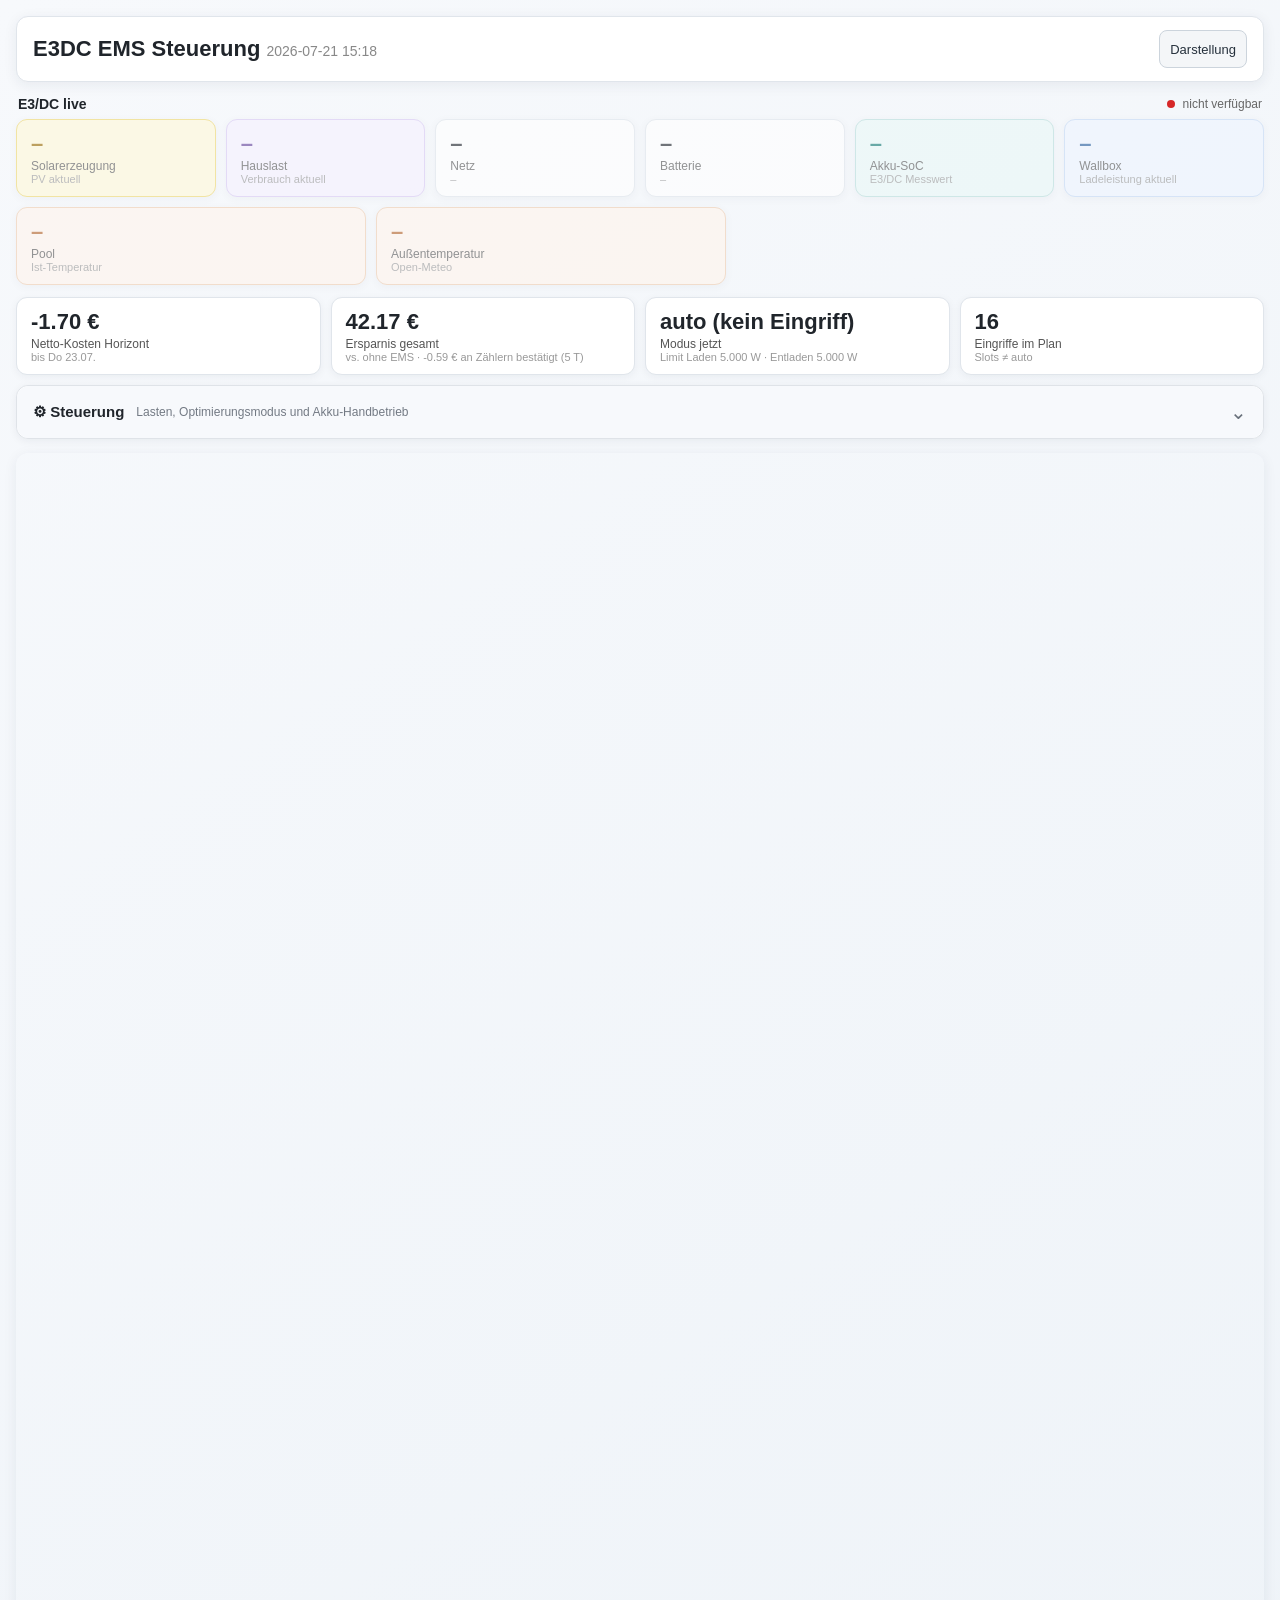
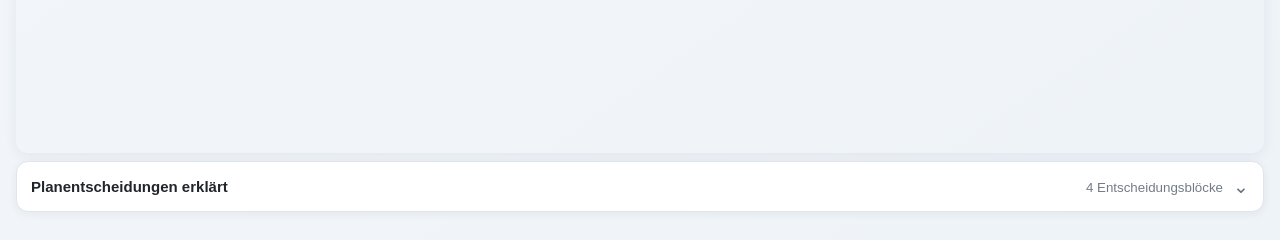
==== commit dcd64e1f: "dashboard: Live-Kacheln ausbalancieren (keine breitgezogene Rest-Kachel) .live-tiles .tile bekommt m" ====
--- a/dashboard_beispiel.html
+++ b/dashboard_beispiel.html
@@ -35,6 +35,10 @@
         margin: 2px 2px 7px; font-size: 14px; }
  .live-head #live-status { color: #666; font-size: 12px; font-weight: normal; }
  .live-tiles { margin-bottom: 0; }
+ /* Live-Kacheln nach oben begrenzen: volle Zeilen füllen weiter gleichmäßig,
+    aber eine einzelne Kachel in der letzten Zeile wird nicht mehr über die ganze
+    Breite gezogen (flex-grow). */
+ .live-tiles .tile { max-width: 320px; }
  .live-tiles .tile { transition: background-color .25s, border-color .25s,
         color .25s; }
  .live-tiles .live-solar { background: #fff8d8; border-color: #efd86e; }
@@ -385,7 +389,7 @@
         border-radius: 50%; margin-right: 4px; }
 </style></head><body>
 <header class="app-header"><h1>E3DC EMS Steuerung
- <span class="ts">2026-07-21 15:01</span></h1>
+ <span class="ts">2026-07-21 15:18</span></h1>
  <div class="header-actions"><button type="button" id="install-app" title="Als App installieren">Installieren</button>
  <button type="button" id="theme-toggle" title="Darstellung wechseln">Darstellung</button></div></header>
 
@@ -427,7 +431,7 @@
  function tick(){fetch('api/live.json?_='+Date.now(),{cache:'no-store'}).then(function(r){if(!r.ok)throw Error(r.status);return r.json();}).then(render).catch(fail);}
  tick();setInterval(tick,5000);
 })();</script>
-<div class="tiles"><div class="tile"><div class="v">-1.88 €</div><div class="l">Netto-Kosten Horizont</div><div class="s">bis Do 23.07.</div></div><div class="tile"><div class="v">42.17 €</div><div class="l">Ersparnis gesamt</div><div class="s">vs. ohne EMS · -0.59 € an Zählern bestätigt (5 T)</div></div><div class="tile"><div class="v">auto (kein Eingriff)</div><div class="l">Modus jetzt</div><div class="s">Limit Laden 5.000 W · Entladen 5.000 W</div></div><div class="tile"><div class="v">19</div><div class="l">Eingriffe im Plan</div><div class="s">Slots ≠ auto</div></div></div>
+<div class="tiles"><div class="tile"><div class="v">-1.70 €</div><div class="l">Netto-Kosten Horizont</div><div class="s">bis Do 23.07.</div></div><div class="tile"><div class="v">42.17 €</div><div class="l">Ersparnis gesamt</div><div class="s">vs. ohne EMS · -0.59 € an Zählern bestätigt (5 T)</div></div><div class="tile"><div class="v">auto (kein Eingriff)</div><div class="l">Modus jetzt</div><div class="s">Limit Laden 5.000 W · Entladen 5.000 W</div></div><div class="tile"><div class="v">16</div><div class="l">Eingriffe im Plan</div><div class="s">Slots ≠ auto</div></div></div>
 
 
 
@@ -570,7 +574,7 @@
 emsScheduleDefaults();emsScheduleAction();emsScheduleRefresh();setInterval(emsScheduleRefresh,5000);
 window.addEventListener('ems-theme-change',()=>Object.keys(EMS_LOADS).forEach(s=>{if(EMS_LOADS[s].profile)emsCurve(s);}));
 </script>
-<div class="desktop-plot"><div style="height:1300px; width:100%;">                            <div id="c4809178-f0df-476f-9219-c0b5cb2b11bf" class="plotly-graph-div" style="height:100%; width:100%;"></div>            <script>                window.PLOTLYENV=window.PLOTLYENV || {};                                if (document.getElementById("c4809178-f0df-476f-9219-c0b5cb2b11bf")) {                    Plotly.newPlot(                        "c4809178-f0df-476f-9219-c0b5cb2b11bf",                        [{"hoverinfo":"skip","legendgroup":"prog","line":{"width":0},"mode":"lines","showlegend":false,"x":["2026-07-21T00:00:00+02:00","2026-07-21T00:15:00+02:00","2026-07-21T00:30:00+02:00","2026-07-21T00:45:00+02:00","2026-07-21T01:00:00+02:00","2026-07-21T01:15:00+02:00","2026-07-21T01:30:00+02:00","2026-07-21T01:45:00+02:00","2026-07-21T02:00:00+02:00","2026-07-21T02:15:00+02:00","2026-07-21T02:30:00+02:00","2026-07-21T02:45:00+02:00","2026-07-21T03:00:00+02:00","2026-07-21T03:15:00+02:00","2026-07-21T03:30:00+02:00","2026-07-21T03:45:00+02:00","2026-07-21T04:00:00+02:00","2026-07-21T04:15:00+02:00","2026-07-21T04:30:00+02:00","2026-07-21T04:45:00+02:00","2026-07-21T05:00:00+02:00","2026-07-21T05:15:00+02:00","2026-07-21T05:30:00+02:00","2026-07-21T05:45:00+02:00","2026-07-21T06:00:00+02:00","2026-07-21T06:15:00+02:00","2026-07-21T06:30:00+02:00","2026-07-21T06:45:00+02:00","2026-07-21T07:00:00+02:00","2026-07-21T07:15:00+02:00","2026-07-21T07:30:00+02:00","2026-07-21T07:45:00+02:00","2026-07-21T08:00:00+02:00","2026-07-21T08:15:00+02:00","2026-07-21T08:30:00+02:00","2026-07-21T08:45:00+02:00","2026-07-21T09:00:00+02:00","2026-07-21T09:15:00+02:00","2026-07-21T09:30:00+02:00","2026-07-21T09:45:00+02:00","2026-07-21T10:00:00+02:00","2026-07-21T10:15:00+02:00","2026-07-21T10:30:00+02:00","2026-07-21T10:45:00+02:00","2026-07-21T11:00:00+02:00","2026-07-21T11:15:00+02:00","2026-07-21T11:30:00+02:00","2026-07-21T11:45:00+02:00","2026-07-21T12:00:00+02:00","2026-07-21T12:15:00+02:00","2026-07-21T12:30:00+02:00","2026-07-21T12:45:00+02:00","2026-07-21T13:00:00+02:00","2026-07-21T13:15:00+02:00","2026-07-21T13:30:00+02:00","2026-07-21T13:45:00+02:00","2026-07-21T14:00:00+02:00","2026-07-21T14:15:00+02:00","2026-07-21T14:30:00+02:00","2026-07-21T14:45:00+02:00","2026-07-21T15:00:00+02:00","2026-07-21T15:15:00+02:00","2026-07-21T15:30:00+02:00","2026-07-21T15:45:00+02:00","2026-07-21T16:00:00+02:00","2026-07-21T16:15:00+02:00","2026-07-21T16:30:00+02:00","2026-07-21T16:45:00+02:00","2026-07-21T17:00:00+02:00","2026-07-21T17:15:00+02:00","2026-07-21T17:30:00+02:00","2026-07-21T17:45:00+02:00","2026-07-21T18:00:00+02:00","2026-07-21T18:15:00+02:00","2026-07-21T18:30:00+02:00","2026-07-21T18:45:00+02:00","2026-07-21T19:00:00+02:00","2026-07-21T19:15:00+02:00","2026-07-21T19:30:00+02:00","2026-07-21T19:45:00+02:00","2026-07-21T20:00:00+02:00","2026-07-21T20:15:00+02:00","2026-07-21T20:30:00+02:00","2026-07-21T20:45:00+02:00","2026-07-21T21:00:00+02:00","2026-07-21T21:15:00+02:00","2026-07-21T21:30:00+02:00","2026-07-21T21:45:00+02:00","2026-07-21T22:00:00+02:00","2026-07-21T22:15:00+02:00","2026-07-21T22:30:00+02:00","2026-07-21T22:45:00+02:00","2026-07-21T23:00:00+02:00","2026-07-21T23:15:00+02:00","2026-07-21T23:30:00+02:00","2026-07-21T23:45:00+02:00","2026-07-22T00:00:00+02:00","2026-07-22T00:15:00+02:00","2026-07-22T00:30:00+02:00","2026-07-22T00:45:00+02:00","2026-07-22T01:00:00+02:00","2026-07-22T01:15:00+02:00","2026-07-22T01:30:00+02:00","2026-07-22T01:45:00+02:00","2026-07-22T02:00:00+02:00","2026-07-22T02:15:00+02:00","2026-07-22T02:30:00+02:00","2026-07-22T02:45:00+02:00","2026-07-22T03:00:00+02:00","2026-07-22T03:15:00+02:00","2026-07-22T03:30:00+02:00","2026-07-22T03:45:00+02:00","2026-07-22T04:00:00+02:00","2026-07-22T04:15:00+02:00","2026-07-22T04:30:00+02:00","2026-07-22T04:45:00+02:00","2026-07-22T05:00:00+02:00","2026-07-22T05:15:00+02:00","2026-07-22T05:30:00+02:00","2026-07-22T05:45:00+02:00","2026-07-22T06:00:00+02:00","2026-07-22T06:15:00+02:00","2026-07-22T06:30:00+02:00","2026-07-22T06:45:00+02:00","2026-07-22T07:00:00+02:00","2026-07-22T07:15:00+02:00","2026-07-22T07:30:00+02:00","2026-07-22T07:45:00+02:00","2026-07-22T08:00:00+02:00","2026-07-22T08:15:00+02:00","2026-07-22T08:30:00+02:00","2026-07-22T08:45:00+02:00","2026-07-22T09:00:00+02:00","2026-07-22T09:15:00+02:00","2026-07-22T09:30:00+02:00","2026-07-22T09:45:00+02:00","2026-07-22T10:00:00+02:00","2026-07-22T10:15:00+02:00","2026-07-22T10:30:00+02:00","2026-07-22T10:45:00+02:00","2026-07-22T11:00:00+02:00","2026-07-22T11:15:00+02:00","2026-07-22T11:30:00+02:00","2026-07-22T11:45:00+02:00","2026-07-22T12:00:00+02:00","2026-07-22T12:15:00+02:00","2026-07-22T12:30:00+02:00","2026-07-22T12:45:00+02:00","2026-07-22T13:00:00+02:00","2026-07-22T13:15:00+02:00","2026-07-22T13:30:00+02:00","2026-07-22T13:45:00+02:00","2026-07-22T14:00:00+02:00","2026-07-22T14:15:00+02:00","2026-07-22T14:30:00+02:00","2026-07-22T14:45:00+02:00","2026-07-22T15:00:00+02:00","2026-07-22T15:15:00+02:00","2026-07-22T15:30:00+02:00","2026-07-22T15:45:00+02:00","2026-07-22T16:00:00+02:00","2026-07-22T16:15:00+02:00","2026-07-22T16:30:00+02:00","2026-07-22T16:45:00+02:00","2026-07-22T17:00:00+02:00","2026-07-22T17:15:00+02:00","2026-07-22T17:30:00+02:00","2026-07-22T17:45:00+02:00","2026-07-22T18:00:00+02:00","2026-07-22T18:15:00+02:00","2026-07-22T18:30:00+02:00","2026-07-22T18:45:00+02:00","2026-07-22T19:00:00+02:00","2026-07-22T19:15:00+02:00","2026-07-22T19:30:00+02:00","2026-07-22T19:45:00+02:00","2026-07-22T20:00:00+02:00","2026-07-22T20:15:00+02:00","2026-07-22T20:30:00+02:00","2026-07-22T20:45:00+02:00","2026-07-22T21:00:00+02:00","2026-07-22T21:15:00+02:00","2026-07-22T21:30:00+02:00","2026-07-22T21:45:00+02:00","2026-07-22T22:00:00+02:00","2026-07-22T22:15:00+02:00","2026-07-22T22:30:00+02:00","2026-07-22T22:45:00+02:00","2026-07-22T23:00:00+02:00","2026-07-22T23:15:00+02:00","2026-07-22T23:30:00+02:00","2026-07-22T23:45:00+02:00","2026-07-23T00:00:00+02:00","2026-07-23T00:15:00+02:00","2026-07-23T00:30:00+02:00","2026-07-23T00:45:00+02:00","2026-07-23T01:00:00+02:00","2026-07-23T01:15:00+02:00","2026-07-23T01:30:00+02:00","2026-07-23T01:45:00+02:00","2026-07-23T02:00:00+02:00","2026-07-23T02:15:00+02:00","2026-07-23T02:30:00+02:00","2026-07-23T02:45:00+02:00","2026-07-23T03:00:00+02:00","2026-07-23T03:15:00+02:00","2026-07-23T03:30:00+02:00","2026-07-23T03:45:00+02:00","2026-07-23T04:00:00+02:00","2026-07-23T04:15:00+02:00","2026-07-23T04:30:00+02:00","2026-07-23T04:45:00+02:00","2026-07-23T05:00:00+02:00","2026-07-23T05:15:00+02:00","2026-07-23T05:30:00+02:00","2026-07-23T05:45:00+02:00","2026-07-23T06:00:00+02:00","2026-07-23T06:15:00+02:00","2026-07-23T06:30:00+02:00","2026-07-23T06:45:00+02:00","2026-07-23T07:00:00+02:00","2026-07-23T07:15:00+02:00","2026-07-23T07:30:00+02:00","2026-07-23T07:45:00+02:00","2026-07-23T08:00:00+02:00","2026-07-23T08:15:00+02:00","2026-07-23T08:30:00+02:00","2026-07-23T08:45:00+02:00","2026-07-23T09:00:00+02:00","2026-07-23T09:15:00+02:00","2026-07-23T09:30:00+02:00","2026-07-23T09:45:00+02:00","2026-07-23T10:00:00+02:00","2026-07-23T10:15:00+02:00","2026-07-23T10:30:00+02:00","2026-07-23T10:45:00+02:00","2026-07-23T11:00:00+02:00","2026-07-23T11:15:00+02:00","2026-07-23T11:30:00+02:00","2026-07-23T11:45:00+02:00","2026-07-23T12:00:00+02:00","2026-07-23T12:15:00+02:00","2026-07-23T12:30:00+02:00","2026-07-23T12:45:00+02:00","2026-07-23T13:00:00+02:00","2026-07-23T13:15:00+02:00","2026-07-23T13:30:00+02:00","2026-07-23T13:45:00+02:00","2026-07-23T14:00:00+02:00","2026-07-23T14:15:00+02:00","2026-07-23T14:30:00+02:00","2026-07-23T14:45:00+02:00","2026-07-23T15:00:00+02:00","2026-07-23T15:15:00+02:00","2026-07-23T15:30:00+02:00","2026-07-23T15:45:00+02:00","2026-07-23T16:00:00+02:00","2026-07-23T16:15:00+02:00","2026-07-23T16:30:00+02:00","2026-07-23T16:45:00+02:00","2026-07-23T17:00:00+02:00","2026-07-23T17:15:00+02:00","2026-07-23T17:30:00+02:00","2026-07-23T17:45:00+02:00","2026-07-23T18:00:00+02:00","2026-07-23T18:15:00+02:00","2026-07-23T18:30:00+02:00","2026-07-23T18:45:00+02:00","2026-07-23T19:00:00+02:00","2026-07-23T19:15:00+02:00","2026-07-23T19:30:00+02:00","2026-07-23T19:45:00+02:00","2026-07-23T20:00:00+02:00","2026-07-23T20:15:00+02:00","2026-07-23T20:30:00+02:00","2026-07-23T20:45:00+02:00","2026-07-23T21:00:00+02:00","2026-07-23T21:15:00+02:00","2026-07-23T21:30:00+02:00","2026-07-23T21:45:00+02:00","2026-07-23T22:00:00+02:00","2026-07-23T22:15:00+02:00","2026-07-23T22:30:00+02:00","2026-07-23T22:45:00+02:00","2026-07-23T23:00:00+02:00","2026-07-23T23:15:00+02:00","2026-07-23T23:30:00+02:00","2026-07-23T23:45:00+02:00"],"y":{"dtype":"f8","bdata":"FIQ0MHg3kz7EK1kb\u002fBmoPuNA4TJrsb0+j6J3VZn30T5kZ\u002f2g5FvlPlCOB64O8fg+fwmk4hmcDD9yZiN3Rx4gP6i2mMkR1zE\u002fu\u002fbkRntlQz+hNWzCGbdUPypNJqRvu2U\u002f1P\u002f5rkBldj\u002fSW5dAr6uGP5GCVaMAi5Y\u002fhL3Vz\u002fAEpj98NF9kiyC1P2MvsZiO6cM\u002fHGOWNmtv0j92d1Pu\u002f8PgP93tXClq9O0\u002f6JVhUz5J+j84w300lagGQMAA9Q2WLxNA3GiXYHbqH0BUwhumiRMqQM4+XZ+a7TRA5qVqvsN\u002fQECecBoG5Y1JQHi5SXp6cFNA5w3jbk0NXUCoLliDIVNlQJJ7pX1iwG5AP8bV2sHHdUAf4\u002f2TeE5+QE0u+UhJtoRAbTY58xjPi0AOoXGBoVaSQIhlh4gWwpdArIVaRiM8nkD8Vh6m7eWiQGHc9bLMNKdAEmp04fj9q0B3TkEQapWwQE9W4pdITbNA5av+smwRtkB2HjrTu8i4QGWhmT+BV7tAuC7Vfi6hvUAoKzNBYoq\u002fQL8IktuBfcBAVDSighzwwEAAAAAAABfBQFQ0ooIc8MBAvwiS24F9wEAoKzNBYoq\u002fQLgu1X4uob1AZaGZP4FXu0B2HjrTu8i4QOWr\u002frJsEbZAT1bil0hNs0B3TkEQapWwQBJqdOH4\u002fatAYdz1ssw0p0D8Vh6m7eWiQKyFWkYjPJ5AiGWHiBbCl0AOoXGBoVaSQG02OfMYz4tATS75SEm2hEAf4\u002f2TeE5+QD\u002fG1drBx3VAknulfWLAbkCoLliDIVNlQOcN425NDV1AeLlJenpwU0CecBoG5Y1JQOalar7Df0BAzj5dn5rtNEBUwhumiRMqQNxol2B26h9AwAD1DZYvE0A4w300lagGQOiVYVM+Sfo\u002f3e1cKWr07T92d1Pu\u002f8PgPxxjljZrb9I\u002fYy+xmI7pwz98NF9kiyC1P4S91c\u002fwBKY\u002fkYJVowCLlj\u002fSW5dAr6uGP9T\u002f+a5AZXY\u002fKk0mpG+7ZT+hNWzCGbdUP7v25EZ7ZUM\u002fFIQ0MHg3kz7EK1kb\u002fBmoPuNA4TJrsb0+j6J3VZn30T5kZ\u002f2g5FvlPlCOB64O8fg+fwmk4hmcDD9yZiN3Rx4gP6i2mMkR1zE\u002fu\u002fbkRntlQz+hNWzCGbdUPypNJqRvu2U\u002f1P\u002f5rkBldj\u002fSW5dAr6uGP5GCVaMAi5Y\u002fhL3Vz\u002fAEpj98NF9kiyC1P2MvsZiO6cM\u002fHGOWNmtv0j92d1Pu\u002f8PgP93tXClq9O0\u002f6JVhUz5J+j84w300lagGQMAA9Q2WLxNA3GiXYHbqH0BUwhumiRMqQM4+XZ+a7TRA5qVqvsN\u002fQECecBoG5Y1JQHi5SXp6cFNA5w3jbk0NXUCoLliDIVNlQJJ7pX1iwG5AP8bV2sHHdUAf4\u002f2TeE5+QE0u+UhJtoRAbTY58xjPi0AOoXGBoVaSQIhlh4gWwpdArIVaRiM8nkD8Vh6m7eWiQGHc9bLMNKdAEmp04fj9q0B3TkEQapWwQE9W4pdITbNA5av+smwRtkB2HjrTu8i4QGWhmT+BV7tAuC7Vfi6hvUAoKzNBYoq\u002fQL8IktuBfcBAVDSighzwwEAAAAAAABfBQFQ0ooIc8MBAvwiS24F9wEAoKzNBYoq\u002fQLgu1X4uob1AZaGZP4FXu0B2HjrTu8i4QOWr\u002frJsEbZAT1bil0hNs0B3TkEQapWwQBJqdOH4\u002fatAYdz1ssw0p0D8Vh6m7eWiQKyFWkYjPJ5AiGWHiBbCl0AOoXGBoVaSQG02OfMYz4tATS75SEm2hEAf4\u002f2TeE5+QD\u002fG1drBx3VAknulfWLAbkCoLliDIVNlQOcN425NDV1AeLlJenpwU0CecBoG5Y1JQOalar7Df0BAzj5dn5rtNEBUwhumiRMqQNxol2B26h9AwAD1DZYvE0A4w300lagGQOiVYVM+Sfo\u002f3e1cKWr07T92d1Pu\u002f8PgPxxjljZrb9I\u002fYy+xmI7pwz98NF9kiyC1P4S91c\u002fwBKY\u002fkYJVowCLlj\u002fSW5dAr6uGP9T\u002f+a5AZXY\u002fKk0mpG+7ZT+hNWzCGbdUP7v25EZ7ZUM\u002fFIQ0MHg3kz7EK1kb\u002fBmoPuNA4TJrsb0+j6J3VZn30T5kZ\u002f2g5FvlPlCOB64O8fg+fwmk4hmcDD9yZiN3Rx4gP6i2mMkR1zE\u002fu\u002fbkRntlQz+hNWzCGbdUPypNJqRvu2U\u002f1P\u002f5rkBldj\u002fSW5dAr6uGP5GCVaMAi5Y\u002fhL3Vz\u002fAEpj98NF9kiyC1P2MvsZiO6cM\u002fHGOWNmtv0j92d1Pu\u002f8PgP93tXClq9O0\u002f6JVhUz5J+j84w300lagGQMAA9Q2WLxNA3GiXYHbqH0BUwhumiRMqQM4+XZ+a7TRA5qVqvsN\u002fQECecBoG5Y1JQHi5SXp6cFNA5w3jbk0NXUCoLliDIVNlQJJ7pX1iwG5AP8bV2sHHdUAf4\u002f2TeE5+QE0u+UhJtoRAbTY58xjPi0AOoXGBoVaSQIhlh4gWwpdArIVaRiM8nkD8Vh6m7eWiQGHc9bLMNKdAEmp04fj9q0B3TkEQapWwQE9W4pdITbNA5av+smwRtkB2HjrTu8i4QGWhmT+BV7tAuC7Vfi6hvUAoKzNBYoq\u002fQL8IktuBfcBAVDSighzwwEAAAAAAABfBQFQ0ooIc8MBAvwiS24F9wEAoKzNBYoq\u002fQLgu1X4uob1AZaGZP4FXu0B2HjrTu8i4QOWr\u002frJsEbZAT1bil0hNs0B3TkEQapWwQBJqdOH4\u002fatAYdz1ssw0p0D8Vh6m7eWiQKyFWkYjPJ5AiGWHiBbCl0AOoXGBoVaSQG02OfMYz4tATS75SEm2hEAf4\u002f2TeE5+QD\u002fG1drBx3VAknulfWLAbkCoLliDIVNlQOcN425NDV1AeLlJenpwU0CecBoG5Y1JQOalar7Df0BAzj5dn5rtNEBUwhumiRMqQNxol2B26h9AwAD1DZYvE0A4w300lagGQOiVYVM+Sfo\u002f3e1cKWr07T92d1Pu\u002f8PgPxxjljZrb9I\u002fYy+xmI7pwz98NF9kiyC1P4S91c\u002fwBKY\u002fkYJVowCLlj\u002fSW5dAr6uGP9T\u002f+a5AZXY\u002fKk0mpG+7ZT+hNWzCGbdUP7v25EZ7ZUM\u002f"},"type":"scatter","xaxis":"x","yaxis":"y"},{"fill":"tonexty","fillcolor":"rgba(255,127,14,0.14)","hoverinfo":"skip","legendgroup":"prog","line":{"width":0},"mode":"lines","name":"PV (80%)","x":["2026-07-21T00:00:00+02:00","2026-07-21T00:15:00+02:00","2026-07-21T00:30:00+02:00","2026-07-21T00:45:00+02:00","2026-07-21T01:00:00+02:00","2026-07-21T01:15:00+02:00","2026-07-21T01:30:00+02:00","2026-07-21T01:45:00+02:00","2026-07-21T02:00:00+02:00","2026-07-21T02:15:00+02:00","2026-07-21T02:30:00+02:00","2026-07-21T02:45:00+02:00","2026-07-21T03:00:00+02:00","2026-07-21T03:15:00+02:00","2026-07-21T03:30:00+02:00","2026-07-21T03:45:00+02:00","2026-07-21T04:00:00+02:00","2026-07-21T04:15:00+02:00","2026-07-21T04:30:00+02:00","2026-07-21T04:45:00+02:00","2026-07-21T05:00:00+02:00","2026-07-21T05:15:00+02:00","2026-07-21T05:30:00+02:00","2026-07-21T05:45:00+02:00","2026-07-21T06:00:00+02:00","2026-07-21T06:15:00+02:00","2026-07-21T06:30:00+02:00","2026-07-21T06:45:00+02:00","2026-07-21T07:00:00+02:00","2026-07-21T07:15:00+02:00","2026-07-21T07:30:00+02:00","2026-07-21T07:45:00+02:00","2026-07-21T08:00:00+02:00","2026-07-21T08:15:00+02:00","2026-07-21T08:30:00+02:00","2026-07-21T08:45:00+02:00","2026-07-21T09:00:00+02:00","2026-07-21T09:15:00+02:00","2026-07-21T09:30:00+02:00","2026-07-21T09:45:00+02:00","2026-07-21T10:00:00+02:00","2026-07-21T10:15:00+02:00","2026-07-21T10:30:00+02:00","2026-07-21T10:45:00+02:00","2026-07-21T11:00:00+02:00","2026-07-21T11:15:00+02:00","2026-07-21T11:30:00+02:00","2026-07-21T11:45:00+02:00","2026-07-21T12:00:00+02:00","2026-07-21T12:15:00+02:00","2026-07-21T12:30:00+02:00","2026-07-21T12:45:00+02:00","2026-07-21T13:00:00+02:00","2026-07-21T13:15:00+02:00","2026-07-21T13:30:00+02:00","2026-07-21T13:45:00+02:00","2026-07-21T14:00:00+02:00","2026-07-21T14:15:00+02:00","2026-07-21T14:30:00+02:00","2026-07-21T14:45:00+02:00","2026-07-21T15:00:00+02:00","2026-07-21T15:15:00+02:00","2026-07-21T15:30:00+02:00","2026-07-21T15:45:00+02:00","2026-07-21T16:00:00+02:00","2026-07-21T16:15:00+02:00","2026-07-21T16:30:00+02:00","2026-07-21T16:45:00+02:00","2026-07-21T17:00:00+02:00","2026-07-21T17:15:00+02:00","2026-07-21T17:30:00+02:00","2026-07-21T17:45:00+02:00","2026-07-21T18:00:00+02:00","2026-07-21T18:15:00+02:00","2026-07-21T18:30:00+02:00","2026-07-21T18:45:00+02:00","2026-07-21T19:00:00+02:00","2026-07-21T19:15:00+02:00","2026-07-21T19:30:00+02:00","2026-07-21T19:45:00+02:00","2026-07-21T20:00:00+02:00","2026-07-21T20:15:00+02:00","2026-07-21T20:30:00+02:00","2026-07-21T20:45:00+02:00","2026-07-21T21:00:00+02:00","2026-07-21T21:15:00+02:00","2026-07-21T21:30:00+02:00","2026-07-21T21:45:00+02:00","2026-07-21T22:00:00+02:00","2026-07-21T22:15:00+02:00","2026-07-21T22:30:00+02:00","2026-07-21T22:45:00+02:00","2026-07-21T23:00:00+02:00","2026-07-21T23:15:00+02:00","2026-07-21T23:30:00+02:00","2026-07-21T23:45:00+02:00","2026-07-22T00:00:00+02:00","2026-07-22T00:15:00+02:00","2026-07-22T00:30:00+02:00","2026-07-22T00:45:00+02:00","2026-07-22T01:00:00+02:00","2026-07-22T01:15:00+02:00","2026-07-22T01:30:00+02:00","2026-07-22T01:45:00+02:00","2026-07-22T02:00:00+02:00","2026-07-22T02:15:00+02:00","2026-07-22T02:30:00+02:00","2026-07-22T02:45:00+02:00","2026-07-22T03:00:00+02:00","2026-07-22T03:15:00+02:00","2026-07-22T03:30:00+02:00","2026-07-22T03:45:00+02:00","2026-07-22T04:00:00+02:00","2026-07-22T04:15:00+02:00","2026-07-22T04:30:00+02:00","2026-07-22T04:45:00+02:00","2026-07-22T05:00:00+02:00","2026-07-22T05:15:00+02:00","2026-07-22T05:30:00+02:00","2026-07-22T05:45:00+02:00","2026-07-22T06:00:00+02:00","2026-07-22T06:15:00+02:00","2026-07-22T06:30:00+02:00","2026-07-22T06:45:00+02:00","2026-07-22T07:00:00+02:00","2026-07-22T07:15:00+02:00","2026-07-22T07:30:00+02:00","2026-07-22T07:45:00+02:00","2026-07-22T08:00:00+02:00","2026-07-22T08:15:00+02:00","2026-07-22T08:30:00+02:00","2026-07-22T08:45:00+02:00","2026-07-22T09:00:00+02:00","2026-07-22T09:15:00+02:00","2026-07-22T09:30:00+02:00","2026-07-22T09:45:00+02:00","2026-07-22T10:00:00+02:00","2026-07-22T10:15:00+02:00","2026-07-22T10:30:00+02:00","2026-07-22T10:45:00+02:00","2026-07-22T11:00:00+02:00","2026-07-22T11:15:00+02:00","2026-07-22T11:30:00+02:00","2026-07-22T11:45:00+02:00","2026-07-22T12:00:00+02:00","2026-07-22T12:15:00+02:00","2026-07-22T12:30:00+02:00","2026-07-22T12:45:00+02:00","2026-07-22T13:00:00+02:00","2026-07-22T13:15:00+02:00","2026-07-22T13:30:00+02:00","2026-07-22T13:45:00+02:00","2026-07-22T14:00:00+02:00","2026-07-22T14:15:00+02:00","2026-07-22T14:30:00+02:00","2026-07-22T14:45:00+02:00","2026-07-22T15:00:00+02:00","2026-07-22T15:15:00+02:00","2026-07-22T15:30:00+02:00","2026-07-22T15:45:00+02:00","2026-07-22T16:00:00+02:00","2026-07-22T16:15:00+02:00","2026-07-22T16:30:00+02:00","2026-07-22T16:45:00+02:00","2026-07-22T17:00:00+02:00","2026-07-22T17:15:00+02:00","2026-07-22T17:30:00+02:00","2026-07-22T17:45:00+02:00","2026-07-22T18:00:00+02:00","2026-07-22T18:15:00+02:00","2026-07-22T18:30:00+02:00","2026-07-22T18:45:00+02:00","2026-07-22T19:00:00+02:00","2026-07-22T19:15:00+02:00","2026-07-22T19:30:00+02:00","2026-07-22T19:45:00+02:00","2026-07-22T20:00:00+02:00","2026-07-22T20:15:00+02:00","2026-07-22T20:30:00+02:00","2026-07-22T20:45:00+02:00","2026-07-22T21:00:00+02:00","2026-07-22T21:15:00+02:00","2026-07-22T21:30:00+02:00","2026-07-22T21:45:00+02:00","2026-07-22T22:00:00+02:00","2026-07-22T22:15:00+02:00","2026-07-22T22:30:00+02:00","2026-07-22T22:45:00+02:00","2026-07-22T23:00:00+02:00","2026-07-22T23:15:00+02:00","2026-07-22T23:30:00+02:00","2026-07-22T23:45:00+02:00","2026-07-23T00:00:00+02:00","2026-07-23T00:15:00+02:00","2026-07-23T00:30:00+02:00","2026-07-23T00:45:00+02:00","2026-07-23T01:00:00+02:00","2026-07-23T01:15:00+02:00","2026-07-23T01:30:00+02:00","2026-07-23T01:45:00+02:00","2026-07-23T02:00:00+02:00","2026-07-23T02:15:00+02:00","2026-07-23T02:30:00+02:00","2026-07-23T02:45:00+02:00","2026-07-23T03:00:00+02:00","2026-07-23T03:15:00+02:00","2026-07-23T03:30:00+02:00","2026-07-23T03:45:00+02:00","2026-07-23T04:00:00+02:00","2026-07-23T04:15:00+02:00","2026-07-23T04:30:00+02:00","2026-07-23T04:45:00+02:00","2026-07-23T05:00:00+02:00","2026-07-23T05:15:00+02:00","2026-07-23T05:30:00+02:00","2026-07-23T05:45:00+02:00","2026-07-23T06:00:00+02:00","2026-07-23T06:15:00+02:00","2026-07-23T06:30:00+02:00","2026-07-23T06:45:00+02:00","2026-07-23T07:00:00+02:00","2026-07-23T07:15:00+02:00","2026-07-23T07:30:00+02:00","2026-07-23T07:45:00+02:00","2026-07-23T08:00:00+02:00","2026-07-23T08:15:00+02:00","2026-07-23T08:30:00+02:00","2026-07-23T08:45:00+02:00","2026-07-23T09:00:00+02:00","2026-07-23T09:15:00+02:00","2026-07-23T09:30:00+02:00","2026-07-23T09:45:00+02:00","2026-07-23T10:00:00+02:00","2026-07-23T10:15:00+02:00","2026-07-23T10:30:00+02:00","2026-07-23T10:45:00+02:00","2026-07-23T11:00:00+02:00","2026-07-23T11:15:00+02:00","2026-07-23T11:30:00+02:00","2026-07-23T11:45:00+02:00","2026-07-23T12:00:00+02:00","2026-07-23T12:15:00+02:00","2026-07-23T12:30:00+02:00","2026-07-23T12:45:00+02:00","2026-07-23T13:00:00+02:00","2026-07-23T13:15:00+02:00","2026-07-23T13:30:00+02:00","2026-07-23T13:45:00+02:00","2026-07-23T14:00:00+02:00","2026-07-23T14:15:00+02:00","2026-07-23T14:30:00+02:00","2026-07-23T14:45:00+02:00","2026-07-23T15:00:00+02:00","2026-07-23T15:15:00+02:00","2026-07-23T15:30:00+02:00","2026-07-23T15:45:00+02:00","2026-07-23T16:00:00+02:00","2026-07-23T16:15:00+02:00","2026-07-23T16:30:00+02:00","2026-07-23T16:45:00+02:00","2026-07-23T17:00:00+02:00","2026-07-23T17:15:00+02:00","2026-07-23T17:30:00+02:00","2026-07-23T17:45:00+02:00","2026-07-23T18:00:00+02:00","2026-07-23T18:15:00+02:00","2026-07-23T18:30:00+02:00","2026-07-23T18:45:00+02:00","2026-07-23T19:00:00+02:00","2026-07-23T19:15:00+02:00","2026-07-23T19:30:00+02:00","2026-07-23T19:45:00+02:00","2026-07-23T20:00:00+02:00","2026-07-23T20:15:00+02:00","2026-07-23T20:30:00+02:00","2026-07-23T20:45:00+02:00","2026-07-23T21:00:00+02:00","2026-07-23T21:15:00+02:00","2026-07-23T21:30:00+02:00","2026-07-23T21:45:00+02:00","2026-07-23T22:00:00+02:00","2026-07-23T22:15:00+02:00","2026-07-23T22:30:00+02:00","2026-07-23T22:45:00+02:00","2026-07-23T23:00:00+02:00","2026-07-23T23:15:00+02:00","2026-07-23T23:30:00+02:00","2026-07-23T23:45:00+02:00"],"y":{"dtype":"f8","bdata":"JsbwFSLpgD4U6YssljWVPiQQap0\u002fIao+3hO+Tkufvz4HMhL0vsvSPnCw3bfZ8uU+e43DfzUt+T4Sqs1WQF4MP\u002f8sc9MKZh8\u002fm+0Gr58RMT\u002fLyCGCujpCPzAlX+LSH1M\u002fIuFWKUO1Yz8LW+EPPvNzP5+RA3F71oM\u002fqCGT\u002foFgkz+\u002f8K\u002fnhJeiP4vNFqXZhbE\u002fnr3qqhY5wD+SigNm64HNPxXHUXY0XNo\u002fZ5h097sh5z8TjelMg\u002fDzP2EfwyAy4gBA4fWjxQEWDEBpEYkhefIWQBzbHgexaiJAB\u002fucY9MJLUB48l4F3nw2QNoTdA9NG0FAhO1MgNOQSUC9cPECCcRSQFgG+NSyD1tAx2adl6oqY0Ac0kVZdKtqQDo9BA0DOnJAIzqtRs54eEAXHelxRiOAQMC\u002fEMo86IRAb0LpPVKbikCMTLR9YKGQQBgezlXna5RA3UgKNw6imEBrQivf7S+dQFqyslxU\u002fKBAl08TYH5ro0Cb5yibXc+lQI15aHWQD6hA6vVKt\u002fUSqkDSySIvdcGrQMt1Pk\[base64]\u002fDIDLiAEATjelMg\u002fDzP2eYdPe7Iec\u002fFcdRdjRc2j+SigNm64HNP5696qoWOcA\u002fi80WpdmFsT+\u002f8K\u002fnhJeiP6ghk\u002f6BYJM\u002fn5EDcXvWgz8LW+EPPvNzPyLhVilDtWM\u002fMCVf4tIfUz\u002fLyCGCujpCP5vtBq+fETE\u002fJsbwFSLpgD4U6YssljWVPiQQap0\u002fIao+3hO+Tkufvz4HMhL0vsvSPnCw3bfZ8uU+e43DfzUt+T4Sqs1WQF4MP\u002f8sc9MKZh8\u002fm+0Gr58RMT\u002fLyCGCujpCPzAlX+LSH1M\u002fIuFWKUO1Yz8LW+EPPvNzP5+RA3F71oM\u002fqCGT\u002foFgkz+\u002f8K\u002fnhJeiP4vNFqXZhbE\u002fnr3qqhY5wD+SigNm64HNPxXHUXY0XNo\u002fZ5h097sh5z8TjelMg\u002fDzP2EfwyAy4gBA4fWjxQEWDEBpEYkhefIWQBzbHgexaiJAB\u002fucY9MJLUB48l4F3nw2QNoTdA9NG0FAhO1MgNOQSUC9cPECCcRSQFgG+NSyD1tAx2adl6oqY0Ac0kVZdKtqQDo9BA0DOnJAIzqtRs54eEAXHelxRiOAQMC\u002fEMo86IRAb0LpPVKbikCMTLR9YKGQQBgezlXna5RA3UgKNw6imEBrQivf7S+dQFqyslxU\u002fKBAl08TYH5ro0Cb5yibXc+lQI15aHWQD6hA6vVKt\u002fUSqkDSySIvdcGrQMt1Pk\[base64]\u002fDIDLiAEATjelMg\u002fDzP2eYdPe7Iec\u002fFcdRdjRc2j+SigNm64HNP5696qoWOcA\u002fi80WpdmFsT+\u002f8K\u002fnhJeiP6ghk\u002f6BYJM\u002fn5EDcXvWgz8LW+EPPvNzPyLhVilDtWM\u002fMCVf4tIfUz\u002fLyCGCujpCP5vtBq+fETE\u002fJsbwFSLpgD4U6YssljWVPiQQap0\u002fIao+3hO+Tkufvz4HMhL0vsvSPnCw3bfZ8uU+e43DfzUt+T4Sqs1WQF4MP\u002f8sc9MKZh8\u002fm+0Gr58RMT\u002fLyCGCujpCPzAlX+LSH1M\u002fIuFWKUO1Yz8LW+EPPvNzP5+RA3F71oM\u002fqCGT\u002foFgkz+\u002f8K\u002fnhJeiP4vNFqXZhbE\u002fnr3qqhY5wD+SigNm64HNPxXHUXY0XNo\u002fZ5h097sh5z8TjelMg\u002fDzP2EfwyAy4gBA4fWjxQEWDEBpEYkhefIWQBzbHgexaiJAB\u002fucY9MJLUB48l4F3nw2QNoTdA9NG0FAhO1MgNOQSUC9cPECCcRSQFgG+NSyD1tAx2adl6oqY0Ac0kVZdKtqQDo9BA0DOnJAIzqtRs54eEAXHelxRiOAQMC\u002fEMo86IRAb0LpPVKbikCMTLR9YKGQQBgezlXna5RA3UgKNw6imEBrQivf7S+dQFqyslxU\u002fKBAl08TYH5ro0Cb5yibXc+lQI15aHWQD6hA6vVKt\u002fUSqkDSySIvdcGrQMt1Pk\[base64]\u002fDIDLiAEATjelMg\u002fDzP2eYdPe7Iec\u002fFcdRdjRc2j+SigNm64HNP5696qoWOcA\u002fi80WpdmFsT+\u002f8K\u002fnhJeiP6ghk\u002f6BYJM\u002fn5EDcXvWgz8LW+EPPvNzPyLhVilDtWM\u002fMCVf4tIfUz\u002fLyCGCujpCP5vtBq+fETE\u002f"},"type":"scatter","xaxis":"x","yaxis":"y"},{"hovertemplate":"%{y:,.0f} W","legendgroup":"ist","legendgrouptitle":{"text":"Ist"},"legendrank":30,"line":{"color":"#ff7f0e","shape":"linear","width":2},"mode":"lines","name":"PV (Ist)","x":["2026-07-21T00:00:00+02:00","2026-07-21T00:15:00+02:00","2026-07-21T00:30:00+02:00","2026-07-21T00:45:00+02:00","2026-07-21T01:00:00+02:00","2026-07-21T01:15:00+02:00","2026-07-21T01:30:00+02:00","2026-07-21T01:45:00+02:00","2026-07-21T02:00:00+02:00","2026-07-21T02:15:00+02:00","2026-07-21T02:30:00+02:00","2026-07-21T02:45:00+02:00","2026-07-21T03:00:00+02:00","2026-07-21T03:15:00+02:00","2026-07-21T03:30:00+02:00","2026-07-21T03:45:00+02:00","2026-07-21T04:00:00+02:00","2026-07-21T04:15:00+02:00","2026-07-21T04:30:00+02:00","2026-07-21T04:45:00+02:00","2026-07-21T05:00:00+02:00","2026-07-21T05:15:00+02:00","2026-07-21T05:30:00+02:00","2026-07-21T05:45:00+02:00","2026-07-21T06:00:00+02:00","2026-07-21T06:15:00+02:00","2026-07-21T06:30:00+02:00","2026-07-21T06:45:00+02:00","2026-07-21T07:00:00+02:00","2026-07-21T07:15:00+02:00","2026-07-21T07:30:00+02:00","2026-07-21T07:45:00+02:00","2026-07-21T08:00:00+02:00","2026-07-21T08:15:00+02:00","2026-07-21T08:30:00+02:00","2026-07-21T08:45:00+02:00","2026-07-21T09:00:00+02:00","2026-07-21T09:15:00+02:00","2026-07-21T09:30:00+02:00","2026-07-21T09:45:00+02:00","2026-07-21T10:00:00+02:00","2026-07-21T10:15:00+02:00","2026-07-21T10:30:00+02:00","2026-07-21T10:45:00+02:00","2026-07-21T11:00:00+02:00","2026-07-21T11:15:00+02:00","2026-07-21T11:30:00+02:00","2026-07-21T11:45:00+02:00","2026-07-21T12:00:00+02:00","2026-07-21T12:15:00+02:00","2026-07-21T12:30:00+02:00","2026-07-21T12:45:00+02:00","2026-07-21T13:00:00+02:00","2026-07-21T13:15:00+02:00","2026-07-21T13:30:00+02:00","2026-07-21T13:45:00+02:00","2026-07-21T14:00:00+02:00","2026-07-21T14:15:00+02:00","2026-07-21T14:30:00+02:00","2026-07-21T14:45:00+02:00","2026-07-21T15:00:00+02:00","2026-07-21T15:15:00+02:00","2026-07-21T15:30:00+02:00","2026-07-21T15:45:00+02:00","2026-07-21T16:00:00+02:00","2026-07-21T16:15:00+02:00","2026-07-21T16:30:00+02:00","2026-07-21T16:45:00+02:00","2026-07-21T17:00:00+02:00","2026-07-21T17:15:00+02:00","2026-07-21T17:30:00+02:00","2026-07-21T17:45:00+02:00","2026-07-21T18:00:00+02:00","2026-07-21T18:15:00+02:00","2026-07-21T18:30:00+02:00","2026-07-21T18:45:00+02:00","2026-07-21T19:00:00+02:00","2026-07-21T19:15:00+02:00","2026-07-21T19:30:00+02:00","2026-07-21T19:45:00+02:00","2026-07-21T20:00:00+02:00","2026-07-21T20:15:00+02:00","2026-07-21T20:30:00+02:00","2026-07-21T20:45:00+02:00","2026-07-21T21:00:00+02:00","2026-07-21T21:15:00+02:00","2026-07-21T21:30:00+02:00","2026-07-21T21:45:00+02:00","2026-07-21T22:00:00+02:00","2026-07-21T22:15:00+02:00","2026-07-21T22:30:00+02:00","2026-07-21T22:45:00+02:00","2026-07-21T23:00:00+02:00","2026-07-21T23:15:00+02:00","2026-07-21T23:30:00+02:00","2026-07-21T23:45:00+02:00","2026-07-22T00:00:00+02:00","2026-07-22T00:15:00+02:00","2026-07-22T00:30:00+02:00","2026-07-22T00:45:00+02:00","2026-07-22T01:00:00+02:00","2026-07-22T01:15:00+02:00","2026-07-22T01:30:00+02:00","2026-07-22T01:45:00+02:00","2026-07-22T02:00:00+02:00","2026-07-22T02:15:00+02:00","2026-07-22T02:30:00+02:00","2026-07-22T02:45:00+02:00","2026-07-22T03:00:00+02:00","2026-07-22T03:15:00+02:00","2026-07-22T03:30:00+02:00","2026-07-22T03:45:00+02:00","2026-07-22T04:00:00+02:00","2026-07-22T04:15:00+02:00","2026-07-22T04:30:00+02:00","2026-07-22T04:45:00+02:00","2026-07-22T05:00:00+02:00","2026-07-22T05:15:00+02:00","2026-07-22T05:30:00+02:00","2026-07-22T05:45:00+02:00","2026-07-22T06:00:00+02:00","2026-07-22T06:15:00+02:00","2026-07-22T06:30:00+02:00","2026-07-22T06:45:00+02:00","2026-07-22T07:00:00+02:00","2026-07-22T07:15:00+02:00","2026-07-22T07:30:00+02:00","2026-07-22T07:45:00+02:00","2026-07-22T08:00:00+02:00","2026-07-22T08:15:00+02:00","2026-07-22T08:30:00+02:00","2026-07-22T08:45:00+02:00","2026-07-22T09:00:00+02:00","2026-07-22T09:15:00+02:00","2026-07-22T09:30:00+02:00","2026-07-22T09:45:00+02:00","2026-07-22T10:00:00+02:00","2026-07-22T10:15:00+02:00","2026-07-22T10:30:00+02:00","2026-07-22T10:45:00+02:00","2026-07-22T11:00:00+02:00","2026-07-22T11:15:00+02:00","2026-07-22T11:30:00+02:00","2026-07-22T11:45:00+02:00","2026-07-22T12:00:00+02:00","2026-07-22T12:15:00+02:00","2026-07-22T12:30:00+02:00","2026-07-22T12:45:00+02:00","2026-07-22T13:00:00+02:00","2026-07-22T13:15:00+02:00","2026-07-22T13:30:00+02:00","2026-07-22T13:45:00+02:00","2026-07-22T14:00:00+02:00","2026-07-22T14:15:00+02:00","2026-07-22T14:30:00+02:00","2026-07-22T14:45:00+02:00","2026-07-22T15:00:00+02:00","2026-07-22T15:15:00+02:00","2026-07-22T15:30:00+02:00","2026-07-22T15:45:00+02:00","2026-07-22T16:00:00+02:00","2026-07-22T16:15:00+02:00","2026-07-22T16:30:00+02:00","2026-07-22T16:45:00+02:00","2026-07-22T17:00:00+02:00","2026-07-22T17:15:00+02:00","2026-07-22T17:30:00+02:00","2026-07-22T17:45:00+02:00","2026-07-22T18:00:00+02:00","2026-07-22T18:15:00+02:00","2026-07-22T18:30:00+02:00","2026-07-22T18:45:00+02:00","2026-07-22T19:00:00+02:00","2026-07-22T19:15:00+02:00","2026-07-22T19:30:00+02:00","2026-07-22T19:45:00+02:00","2026-07-22T20:00:00+02:00","2026-07-22T20:15:00+02:00","2026-07-22T20:30:00+02:00","2026-07-22T20:45:00+02:00","2026-07-22T21:00:00+02:00","2026-07-22T21:15:00+02:00","2026-07-22T21:30:00+02:00","2026-07-22T21:45:00+02:00","2026-07-22T22:00:00+02:00","2026-07-22T22:15:00+02:00","2026-07-22T22:30:00+02:00","2026-07-22T22:45:00+02:00","2026-07-22T23:00:00+02:00","2026-07-22T23:15:00+02:00","2026-07-22T23:30:00+02:00","2026-07-22T23:45:00+02:00","2026-07-23T00:00:00+02:00","2026-07-23T00:15:00+02:00","2026-07-23T00:30:00+02:00","2026-07-23T00:45:00+02:00","2026-07-23T01:00:00+02:00","2026-07-23T01:15:00+02:00","2026-07-23T01:30:00+02:00","2026-07-23T01:45:00+02:00","2026-07-23T02:00:00+02:00","2026-07-23T02:15:00+02:00","2026-07-23T02:30:00+02:00","2026-07-23T02:45:00+02:00","2026-07-23T03:00:00+02:00","2026-07-23T03:15:00+02:00","2026-07-23T03:30:00+02:00","2026-07-23T03:45:00+02:00","2026-07-23T04:00:00+02:00","2026-07-23T04:15:00+02:00","2026-07-23T04:30:00+02:00","2026-07-23T04:45:00+02:00","2026-07-23T05:00:00+02:00","2026-07-23T05:15:00+02:00","2026-07-23T05:30:00+02:00","2026-07-23T05:45:00+02:00","2026-07-23T06:00:00+02:00","2026-07-23T06:15:00+02:00","2026-07-23T06:30:00+02:00","2026-07-23T06:45:00+02:00","2026-07-23T07:00:00+02:00","2026-07-23T07:15:00+02:00","2026-07-23T07:30:00+02:00","2026-07-23T07:45:00+02:00","2026-07-23T08:00:00+02:00","2026-07-23T08:15:00+02:00","2026-07-23T08:30:00+02:00","2026-07-23T08:45:00+02:00","2026-07-23T09:00:00+02:00","2026-07-23T09:15:00+02:00","2026-07-23T09:30:00+02:00","2026-07-23T09:45:00+02:00","2026-07-23T10:00:00+02:00","2026-07-23T10:15:00+02:00","2026-07-23T10:30:00+02:00","2026-07-23T10:45:00+02:00","2026-07-23T11:00:00+02:00","2026-07-23T11:15:00+02:00","2026-07-23T11:30:00+02:00","2026-07-23T11:45:00+02:00","2026-07-23T12:00:00+02:00","2026-07-23T12:15:00+02:00","2026-07-23T12:30:00+02:00","2026-07-23T12:45:00+02:00","2026-07-23T13:00:00+02:00","2026-07-23T13:15:00+02:00","2026-07-23T13:30:00+02:00","2026-07-23T13:45:00+02:00","2026-07-23T14:00:00+02:00","2026-07-23T14:15:00+02:00","2026-07-23T14:30:00+02:00","2026-07-23T14:45:00+02:00","2026-07-23T15:00:00+02:00","2026-07-23T15:15:00+02:00","2026-07-23T15:30:00+02:00","2026-07-23T15:45:00+02:00","2026-07-23T16:00:00+02:00","2026-07-23T16:15:00+02:00","2026-07-23T16:30:00+02:00","2026-07-23T16:45:00+02:00","2026-07-23T17:00:00+02:00","2026-07-23T17:15:00+02:00","2026-07-23T17:30:00+02:00","2026-07-23T17:45:00+02:00","2026-07-23T18:00:00+02:00","2026-07-23T18:15:00+02:00","2026-07-23T18:30:00+02:00","2026-07-23T18:45:00+02:00","2026-07-23T19:00:00+02:00","2026-07-23T19:15:00+02:00","2026-07-23T19:30:00+02:00","2026-07-23T19:45:00+02:00","2026-07-23T20:00:00+02:00","2026-07-23T20:15:00+02:00","2026-07-23T20:30:00+02:00","2026-07-23T20:45:00+02:00","2026-07-23T21:00:00+02:00","2026-07-23T21:15:00+02:00","2026-07-23T21:30:00+02:00","2026-07-23T21:45:00+02:00","2026-07-23T22:00:00+02:00","2026-07-23T22:15:00+02:00","2026-07-23T22:30:00+02:00","2026-07-23T22:45:00+02:00","2026-07-23T23:00:00+02:00","2026-07-23T23:15:00+02:00","2026-07-23T23:30:00+02:00","2026-07-23T23:45:00+02:00"],"y":{"dtype":"f8","bdata":"z08XaFjkjT4XrDn3rW2jPk54jjD3D7Y+ev1FoY+\u002fyz6G0hoz0uLgPrwdSWKAB\u002fU+R5zGO+R1CD9QO0FixL0XP+hUQ8PoLis\u002fI7u7+ZEeQD\u002f0gm7vny5NP3U9cswP52A\u002fmgw4Q9TPcT8Ivo55H4GDPyhcucDFx5I\u002fAW9kcgRFoT8kErZJJoewP+D9FXynYb8\u002fjMLv0akY0D+bxHLw1iLaP3ggK6\u002fzhuc\u002f1gwwR0h59T+LgiMk1\u002f4BQIi8chKEVQ5AHMia33PTF0BH8kUGvdgkQBLZXHcCTDBAqIax1N0+PEA7jfS2lz5FQEsB9cDUDk9A9IlKmnIsWEDlAe7yPrZgQEuTl756J2pAC0grIilrcUCP3pBBCBh5QKPB6HaRkn5Azcj\u002fi761hkBBi+LWj16KQCAm39x5r5BAnrkpLf2+l0A7w9LPuJqcQOsx7bNrv6JARHIqMuZoqUDaQbmcrzWpQEnt3esTuq1ASLfxUz3fsUCrfKHK7mm0QMbIh+1VpLVAInJ\u002fGytpt0B31QXLwku6QLDqU6AcNbtAL4eLTX5ruUAjDrRsvja7QFZTqYh3KLtATqnN8xC3uEBLyeeGNqC5QLZx7uTFe7ZAGYp9+TEmt0DZECS4fA60QNeDwdPBv7FAIwtPDLHJrUAAAAAAAAD4fwAAAAAAAPh\u002fAAAAAAAA+H8AAAAAAAD4fwAAAAAAAPh\u002fAAAAAAAA+H8AAAAAAAD4fwAAAAAAAPh\u002fAAAAAAAA+H8AAAAAAAD4fwAAAAAAAPh\u002fAAAAAAAA+H8AAAAAAAD4fwAAAAAAAPh\u002fAAAAAAAA+H8AAAAAAAD4fwAAAAAAAPh\u002fAAAAAAAA+H8AAAAAAAD4fwAAAAAAAPh\u002fAAAAAAAA+H8AAAAAAAD4fwAAAAAAAPh\u002fAAAAAAAA+H8AAAAAAAD4fwAAAAAAAPh\u002fAAAAAAAA+H8AAAAAAAD4fwAAAAAAAPh\u002fAAAAAAAA+H8AAAAAAAD4fwAAAAAAAPh\u002fAAAAAAAA+H8AAAAAAAD4fwAAAAAAAPh\u002fAAAAAAAA+H8AAAAAAAD4fwAAAAAAAPh\u002fAAAAAAAA+H8AAAAAAAD4fwAAAAAAAPh\u002fAAAAAAAA+H8AAAAAAAD4fwAAAAAAAPh\u002fAAAAAAAA+H8AAAAAAAD4fwAAAAAAAPh\u002fAAAAAAAA+H8AAAAAAAD4fwAAAAAAAPh\u002fAAAAAAAA+H8AAAAAAAD4fwAAAAAAAPh\u002fAAAAAAAA+H8AAAAAAAD4fwAAAAAAAPh\u002fAAAAAAAA+H8AAAAAAAD4fwAAAAAAAPh\u002fAAAAAAAA+H8AAAAAAAD4fwAAAAAAAPh\u002fAAAAAAAA+H8AAAAAAAD4fwAAAAAAAPh\u002fAAAAAAAA+H8AAAAAAAD4fwAAAAAAAPh\u002fAAAAAAAA+H8AAAAAAAD4fwAAAAAAAPh\u002fAAAAAAAA+H8AAAAAAAD4fwAAAAAAAPh\u002fAAAAAAAA+H8AAAAAAAD4fwAAAAAAAPh\u002fAAAAAAAA+H8AAAAAAAD4fwAAAAAAAPh\u002fAAAAAAAA+H8AAAAAAAD4fwAAAAAAAPh\u002fAAAAAAAA+H8AAAAAAAD4fwAAAAAAAPh\u002fAAAAAAAA+H8AAAAAAAD4fwAAAAAAAPh\u002fAAAAAAAA+H8AAAAAAAD4fwAAAAAAAPh\u002fAAAAAAAA+H8AAAAAAAD4fwAAAAAAAPh\u002fAAAAAAAA+H8AAAAAAAD4fwAAAAAAAPh\u002fAAAAAAAA+H8AAAAAAAD4fwAAAAAAAPh\u002fAAAAAAAA+H8AAAAAAAD4fwAAAAAAAPh\u002fAAAAAAAA+H8AAAAAAAD4fwAAAAAAAPh\u002fAAAAAAAA+H8AAAAAAAD4fwAAAAAAAPh\u002fAAAAAAAA+H8AAAAAAAD4fwAAAAAAAPh\u002fAAAAAAAA+H8AAAAAAAD4fwAAAAAAAPh\u002fAAAAAAAA+H8AAAAAAAD4fwAAAAAAAPh\u002fAAAAAAAA+H8AAAAAAAD4fwAAAAAAAPh\u002fAAAAAAAA+H8AAAAAAAD4fwAAAAAAAPh\u002fAAAAAAAA+H8AAAAAAAD4fwAAAAAAAPh\u002fAAAAAAAA+H8AAAAAAAD4fwAAAAAAAPh\u002fAAAAAAAA+H8AAAAAAAD4fwAAAAAAAPh\u002fAAAAAAAA+H8AAAAAAAD4fwAAAAAAAPh\u002fAAAAAAAA+H8AAAAAAAD4fwAAAAAAAPh\u002fAAAAAAAA+H8AAAAAAAD4fwAAAAAAAPh\u002fAAAAAAAA+H8AAAAAAAD4fwAAAAAAAPh\u002fAAAAAAAA+H8AAAAAAAD4fwAAAAAAAPh\u002fAAAAAAAA+H8AAAAAAAD4fwAAAAAAAPh\u002fAAAAAAAA+H8AAAAAAAD4fwAAAAAAAPh\u002fAAAAAAAA+H8AAAAAAAD4fwAAAAAAAPh\u002fAAAAAAAA+H8AAAAAAAD4fwAAAAAAAPh\u002fAAAAAAAA+H8AAAAAAAD4fwAAAAAAAPh\u002fAAAAAAAA+H8AAAAAAAD4fwAAAAAAAPh\u002fAAAAAAAA+H8AAAAAAAD4fwAAAAAAAPh\u002fAAAAAAAA+H8AAAAAAAD4fwAAAAAAAPh\u002fAAAAAAAA+H8AAAAAAAD4fwAAAAAAAPh\u002fAAAAAAAA+H8AAAAAAAD4fwAAAAAAAPh\u002fAAAAAAAA+H8AAAAAAAD4fwAAAAAAAPh\u002fAAAAAAAA+H8AAAAAAAD4fwAAAAAAAPh\u002fAAAAAAAA+H8AAAAAAAD4fwAAAAAAAPh\u002fAAAAAAAA+H8AAAAAAAD4fwAAAAAAAPh\u002fAAAAAAAA+H8AAAAAAAD4fwAAAAAAAPh\u002fAAAAAAAA+H8AAAAAAAD4fwAAAAAAAPh\u002fAAAAAAAA+H8AAAAAAAD4fwAAAAAAAPh\u002fAAAAAAAA+H8AAAAAAAD4fwAAAAAAAPh\u002fAAAAAAAA+H8AAAAAAAD4fwAAAAAAAPh\u002fAAAAAAAA+H8AAAAAAAD4fwAAAAAAAPh\u002fAAAAAAAA+H8AAAAAAAD4fwAAAAAAAPh\u002fAAAAAAAA+H8AAAAAAAD4fwAAAAAAAPh\u002fAAAAAAAA+H8AAAAAAAD4fwAAAAAAAPh\u002fAAAAAAAA+H8AAAAAAAD4fwAAAAAAAPh\u002fAAAAAAAA+H8AAAAAAAD4fwAAAAAAAPh\u002fAAAAAAAA+H8AAAAAAAD4fwAAAAAAAPh\u002f"},"type":"scatter","xaxis":"x","yaxis":"y"},{"hovertemplate":"%{y:,.0f} W","legendgroup":"prog","legendgrouptitle":{"text":"Prognose"},"legendrank":10,"line":{"color":"#ff7f0e","dash":"dash","shape":"linear","width":2},"mode":"lines","name":"PV (Prog.)","x":["2026-07-21T00:00:00+02:00","2026-07-21T00:15:00+02:00","2026-07-21T00:30:00+02:00","2026-07-21T00:45:00+02:00","2026-07-21T01:00:00+02:00","2026-07-21T01:15:00+02:00","2026-07-21T01:30:00+02:00","2026-07-21T01:45:00+02:00","2026-07-21T02:00:00+02:00","2026-07-21T02:15:00+02:00","2026-07-21T02:30:00+02:00","2026-07-21T02:45:00+02:00","2026-07-21T03:00:00+02:00","2026-07-21T03:15:00+02:00","2026-07-21T03:30:00+02:00","2026-07-21T03:45:00+02:00","2026-07-21T04:00:00+02:00","2026-07-21T04:15:00+02:00","2026-07-21T04:30:00+02:00","2026-07-21T04:45:00+02:00","2026-07-21T05:00:00+02:00","2026-07-21T05:15:00+02:00","2026-07-21T05:30:00+02:00","2026-07-21T05:45:00+02:00","2026-07-21T06:00:00+02:00","2026-07-21T06:15:00+02:00","2026-07-21T06:30:00+02:00","2026-07-21T06:45:00+02:00","2026-07-21T07:00:00+02:00","2026-07-21T07:15:00+02:00","2026-07-21T07:30:00+02:00","2026-07-21T07:45:00+02:00","2026-07-21T08:00:00+02:00","2026-07-21T08:15:00+02:00","2026-07-21T08:30:00+02:00","2026-07-21T08:45:00+02:00","2026-07-21T09:00:00+02:00","2026-07-21T09:15:00+02:00","2026-07-21T09:30:00+02:00","2026-07-21T09:45:00+02:00","2026-07-21T10:00:00+02:00","2026-07-21T10:15:00+02:00","2026-07-21T10:30:00+02:00","2026-07-21T10:45:00+02:00","2026-07-21T11:00:00+02:00","2026-07-21T11:15:00+02:00","2026-07-21T11:30:00+02:00","2026-07-21T11:45:00+02:00","2026-07-21T12:00:00+02:00","2026-07-21T12:15:00+02:00","2026-07-21T12:30:00+02:00","2026-07-21T12:45:00+02:00","2026-07-21T13:00:00+02:00","2026-07-21T13:15:00+02:00","2026-07-21T13:30:00+02:00","2026-07-21T13:45:00+02:00","2026-07-21T14:00:00+02:00","2026-07-21T14:15:00+02:00","2026-07-21T14:30:00+02:00","2026-07-21T14:45:00+02:00","2026-07-21T15:00:00+02:00","2026-07-21T15:15:00+02:00","2026-07-21T15:30:00+02:00","2026-07-21T15:45:00+02:00","2026-07-21T16:00:00+02:00","2026-07-21T16:15:00+02:00","2026-07-21T16:30:00+02:00","2026-07-21T16:45:00+02:00","2026-07-21T17:00:00+02:00","2026-07-21T17:15:00+02:00","2026-07-21T17:30:00+02:00","2026-07-21T17:45:00+02:00","2026-07-21T18:00:00+02:00","2026-07-21T18:15:00+02:00","2026-07-21T18:30:00+02:00","2026-07-21T18:45:00+02:00","2026-07-21T19:00:00+02:00","2026-07-21T19:15:00+02:00","2026-07-21T19:30:00+02:00","2026-07-21T19:45:00+02:00","2026-07-21T20:00:00+02:00","2026-07-21T20:15:00+02:00","2026-07-21T20:30:00+02:00","2026-07-21T20:45:00+02:00","2026-07-21T21:00:00+02:00","2026-07-21T21:15:00+02:00","2026-07-21T21:30:00+02:00","2026-07-21T21:45:00+02:00","2026-07-21T22:00:00+02:00","2026-07-21T22:15:00+02:00","2026-07-21T22:30:00+02:00","2026-07-21T22:45:00+02:00","2026-07-21T23:00:00+02:00","2026-07-21T23:15:00+02:00","2026-07-21T23:30:00+02:00","2026-07-21T23:45:00+02:00","2026-07-22T00:00:00+02:00","2026-07-22T00:15:00+02:00","2026-07-22T00:30:00+02:00","2026-07-22T00:45:00+02:00","2026-07-22T01:00:00+02:00","2026-07-22T01:15:00+02:00","2026-07-22T01:30:00+02:00","2026-07-22T01:45:00+02:00","2026-07-22T02:00:00+02:00","2026-07-22T02:15:00+02:00","2026-07-22T02:30:00+02:00","2026-07-22T02:45:00+02:00","2026-07-22T03:00:00+02:00","2026-07-22T03:15:00+02:00","2026-07-22T03:30:00+02:00","2026-07-22T03:45:00+02:00","2026-07-22T04:00:00+02:00","2026-07-22T04:15:00+02:00","2026-07-22T04:30:00+02:00","2026-07-22T04:45:00+02:00","2026-07-22T05:00:00+02:00","2026-07-22T05:15:00+02:00","2026-07-22T05:30:00+02:00","2026-07-22T05:45:00+02:00","2026-07-22T06:00:00+02:00","2026-07-22T06:15:00+02:00","2026-07-22T06:30:00+02:00","2026-07-22T06:45:00+02:00","2026-07-22T07:00:00+02:00","2026-07-22T07:15:00+02:00","2026-07-22T07:30:00+02:00","2026-07-22T07:45:00+02:00","2026-07-22T08:00:00+02:00","2026-07-22T08:15:00+02:00","2026-07-22T08:30:00+02:00","2026-07-22T08:45:00+02:00","2026-07-22T09:00:00+02:00","2026-07-22T09:15:00+02:00","2026-07-22T09:30:00+02:00","2026-07-22T09:45:00+02:00","2026-07-22T10:00:00+02:00","2026-07-22T10:15:00+02:00","2026-07-22T10:30:00+02:00","2026-07-22T10:45:00+02:00","2026-07-22T11:00:00+02:00","2026-07-22T11:15:00+02:00","2026-07-22T11:30:00+02:00","2026-07-22T11:45:00+02:00","2026-07-22T12:00:00+02:00","2026-07-22T12:15:00+02:00","2026-07-22T12:30:00+02:00","2026-07-22T12:45:00+02:00","2026-07-22T13:00:00+02:00","2026-07-22T13:15:00+02:00","2026-07-22T13:30:00+02:00","2026-07-22T13:45:00+02:00","2026-07-22T14:00:00+02:00","2026-07-22T14:15:00+02:00","2026-07-22T14:30:00+02:00","2026-07-22T14:45:00+02:00","2026-07-22T15:00:00+02:00","2026-07-22T15:15:00+02:00","2026-07-22T15:30:00+02:00","2026-07-22T15:45:00+02:00","2026-07-22T16:00:00+02:00","2026-07-22T16:15:00+02:00","2026-07-22T16:30:00+02:00","2026-07-22T16:45:00+02:00","2026-07-22T17:00:00+02:00","2026-07-22T17:15:00+02:00","2026-07-22T17:30:00+02:00","2026-07-22T17:45:00+02:00","2026-07-22T18:00:00+02:00","2026-07-22T18:15:00+02:00","2026-07-22T18:30:00+02:00","2026-07-22T18:45:00+02:00","2026-07-22T19:00:00+02:00","2026-07-22T19:15:00+02:00","2026-07-22T19:30:00+02:00","2026-07-22T19:45:00+02:00","2026-07-22T20:00:00+02:00","2026-07-22T20:15:00+02:00","2026-07-22T20:30:00+02:00","2026-07-22T20:45:00+02:00","2026-07-22T21:00:00+02:00","2026-07-22T21:15:00+02:00","2026-07-22T21:30:00+02:00","2026-07-22T21:45:00+02:00","2026-07-22T22:00:00+02:00","2026-07-22T22:15:00+02:00","2026-07-22T22:30:00+02:00","2026-07-22T22:45:00+02:00","2026-07-22T23:00:00+02:00","2026-07-22T23:15:00+02:00","2026-07-22T23:30:00+02:00","2026-07-22T23:45:00+02:00","2026-07-23T00:00:00+02:00","2026-07-23T00:15:00+02:00","2026-07-23T00:30:00+02:00","2026-07-23T00:45:00+02:00","2026-07-23T01:00:00+02:00","2026-07-23T01:15:00+02:00","2026-07-23T01:30:00+02:00","2026-07-23T01:45:00+02:00","2026-07-23T02:00:00+02:00","2026-07-23T02:15:00+02:00","2026-07-23T02:30:00+02:00","2026-07-23T02:45:00+02:00","2026-07-23T03:00:00+02:00","2026-07-23T03:15:00+02:00","2026-07-23T03:30:00+02:00","2026-07-23T03:45:00+02:00","2026-07-23T04:00:00+02:00","2026-07-23T04:15:00+02:00","2026-07-23T04:30:00+02:00","2026-07-23T04:45:00+02:00","2026-07-23T05:00:00+02:00","2026-07-23T05:15:00+02:00","2026-07-23T05:30:00+02:00","2026-07-23T05:45:00+02:00","2026-07-23T06:00:00+02:00","2026-07-23T06:15:00+02:00","2026-07-23T06:30:00+02:00","2026-07-23T06:45:00+02:00","2026-07-23T07:00:00+02:00","2026-07-23T07:15:00+02:00","2026-07-23T07:30:00+02:00","2026-07-23T07:45:00+02:00","2026-07-23T08:00:00+02:00","2026-07-23T08:15:00+02:00","2026-07-23T08:30:00+02:00","2026-07-23T08:45:00+02:00","2026-07-23T09:00:00+02:00","2026-07-23T09:15:00+02:00","2026-07-23T09:30:00+02:00","2026-07-23T09:45:00+02:00","2026-07-23T10:00:00+02:00","2026-07-23T10:15:00+02:00","2026-07-23T10:30:00+02:00","2026-07-23T10:45:00+02:00","2026-07-23T11:00:00+02:00","2026-07-23T11:15:00+02:00","2026-07-23T11:30:00+02:00","2026-07-23T11:45:00+02:00","2026-07-23T12:00:00+02:00","2026-07-23T12:15:00+02:00","2026-07-23T12:30:00+02:00","2026-07-23T12:45:00+02:00","2026-07-23T13:00:00+02:00","2026-07-23T13:15:00+02:00","2026-07-23T13:30:00+02:00","2026-07-23T13:45:00+02:00","2026-07-23T14:00:00+02:00","2026-07-23T14:15:00+02:00","2026-07-23T14:30:00+02:00","2026-07-23T14:45:00+02:00","2026-07-23T15:00:00+02:00","2026-07-23T15:15:00+02:00","2026-07-23T15:30:00+02:00","2026-07-23T15:45:00+02:00","2026-07-23T16:00:00+02:00","2026-07-23T16:15:00+02:00","2026-07-23T16:30:00+02:00","2026-07-23T16:45:00+02:00","2026-07-23T17:00:00+02:00","2026-07-23T17:15:00+02:00","2026-07-23T17:30:00+02:00","2026-07-23T17:45:00+02:00","2026-07-23T18:00:00+02:00","2026-07-23T18:15:00+02:00","2026-07-23T18:30:00+02:00","2026-07-23T18:45:00+02:00","2026-07-23T19:00:00+02:00","2026-07-23T19:15:00+02:00","2026-07-23T19:30:00+02:00","2026-07-23T19:45:00+02:00","2026-07-23T20:00:00+02:00","2026-07-23T20:15:00+02:00","2026-07-23T20:30:00+02:00","2026-07-23T20:45:00+02:00","2026-07-23T21:00:00+02:00","2026-07-23T21:15:00+02:00","2026-07-23T21:30:00+02:00","2026-07-23T21:45:00+02:00","2026-07-23T22:00:00+02:00","2026-07-23T22:15:00+02:00","2026-07-23T22:30:00+02:00","2026-07-23T22:45:00+02:00","2026-07-23T23:00:00+02:00","2026-07-23T23:15:00+02:00","2026-07-23T23:30:00+02:00","2026-07-23T23:45:00+02:00"],"y":{"dtype":"f8","bdata":"AAAAAAAA+H8AAAAAAAD4fwAAAAAAAPh\u002fAAAAAAAA+H8AAAAAAAD4fwAAAAAAAPh\u002fAAAAAAAA+H8AAAAAAAD4fwAAAAAAAPh\u002fAAAAAAAA+H8AAAAAAAD4fwAAAAAAAPh\u002fAAAAAAAA+H8AAAAAAAD4fwAAAAAAAPh\u002fAAAAAAAA+H8AAAAAAAD4fwAAAAAAAPh\u002fAAAAAAAA+H8AAAAAAAD4fwAAAAAAAPh\u002fAAAAAAAA+H8AAAAAAAD4fwAAAAAAAPh\u002fAAAAAAAA+H8AAAAAAAD4fwAAAAAAAPh\u002fAAAAAAAA+H8AAAAAAAD4fwAAAAAAAPh\u002fAAAAAAAA+H8AAAAAAAD4fwAAAAAAAPh\u002fAAAAAAAA+H8AAAAAAAD4fwAAAAAAAPh\u002fAAAAAAAA+H8AAAAAAAD4fwAAAAAAAPh\u002fAAAAAAAA+H8AAAAAAAD4fwAAAAAAAPh\u002fAAAAAAAA+H8AAAAAAAD4fwAAAAAAAPh\u002fAAAAAAAA+H8AAAAAAAD4fwAAAAAAAPh\u002fAAAAAAAA+H8AAAAAAAD4fwAAAAAAAPh\u002fAAAAAAAA+H8AAAAAAAD4fwAAAAAAAPh\u002fAAAAAAAA+H8AAAAAAAD4fwAAAAAAAPh\u002fAAAAAAAA+H8AAAAAAAD4fwAAAAAAAPh\u002fGIrQvw3irkC+sJuzqYiqQA6IwxrHZKZA50lewqOQokAsizBwrzyeQPBqSDgcMJhAOlFsoKsBk0DkNBzPaFeNQPGR+ihHP4ZA1\u002fFgOtSRgEAZHMvcxj54QMzRdxWbbHFA22KEZOiZaEAg8qwCTg9hQOzX6IvXPVdAjPV1kF0aT0Cy8+EEhHFEQNdvd\u002f0FZjpApZhKTBW+MEB2m3webtwkQONTrLNeiBlAmWfur4myDkD6aDFddyACQLpEgQ9lB\u002fU\u002f5FdKVLv25z9W8usWM9PaP5Oe8PARf80\u002fnxi1Whfcvz+Ww+Xp1eawP2pkEXONnaE\u002fp5t3T80Ikj\u002fbrxKa8iKCP6rMlCWa6nE\u002fiAqFtr9iYT\u002fnKvABe5JQP18kOz7FCD8\u002fuTmHsya\u002fjj6dvK3i\u002fEejPk+aGo8iwbc+sp3yu1u\u002fzD4ducqAUBbhPtpxbL4L9PM+zDqD6EfjBj+EPdLxC8oZP3NX9KhPiyw\u002fXyQ7PsUIPz\u002fnKvABe5JQP4gKhba\u002fYmE\u002fqsyUJZrqcT\u002fbrxKa8iKCP6ebd0\u002fNCJI\u002famQRc42doT+Ww+Xp1eawP58YtVoX3L8\u002fk57w8BF\u002fzT9W8usWM9PaP+RXSlS79uc\u002fukSBD2UH9T\u002f6aDFddyACQJln7q+Jsg5A41Oss16IGUB2m3webtwkQKWYSkwVvjBA1293\u002fQVmOkCy8+EEhHFEQIz1dZBdGk9A7Nfoi9c9V0Ag8qwCTg9hQNtihGTomWhAzNF3FZtscUAZHMvcxj54QNfxYDrUkYBA8ZH6KEc\u002fhkDkNBzPaFeNQDpRbKCrAZNA8GpIOBwwmEAsizBwrzyeQOdJXsKjkKJADojDGsdkpkC+sJuzqYiqQBiK0L8N4q5At7zLKIqnsUBeGMh1ydOzQFG0R5ma37VAYCVEMiW0t0DtiMLNgTu5QP4NUF9pYrpAVO1pN8cZu0AAAAAAAFi7QFTtaTfHGbtA\u002fg1QX2liukDtiMLNgTu5QGAlRDIltLdAUbRHmZrftUBeGMh1ydOzQLe8yyiKp7FAGIrQvw3irkC+sJuzqYiqQA6IwxrHZKZA50lewqOQokAsizBwrzyeQPBqSDgcMJhAOlFsoKsBk0DkNBzPaFeNQPGR+ihHP4ZA1\u002fFgOtSRgEAZHMvcxj54QMzRdxWbbHFA22KEZOiZaEAg8qwCTg9hQOzX6IvXPVdAjPV1kF0aT0Cy8+EEhHFEQNdvd\u002f0FZjpApZhKTBW+MEB2m3webtwkQONTrLNeiBlAmWfur4myDkD6aDFddyACQLpEgQ9lB\u002fU\u002f5FdKVLv25z9W8usWM9PaP5Oe8PARf80\u002fnxi1Whfcvz+Ww+Xp1eawP2pkEXONnaE\u002fp5t3T80Ikj\u002fbrxKa8iKCP6rMlCWa6nE\u002fiAqFtr9iYT\u002fnKvABe5JQP18kOz7FCD8\u002fuTmHsya\u002fjj6dvK3i\u002fEejPk+aGo8iwbc+sp3yu1u\u002fzD4ducqAUBbhPtpxbL4L9PM+zDqD6EfjBj+EPdLxC8oZP3NX9KhPiyw\u002fXyQ7PsUIPz\u002fnKvABe5JQP4gKhba\u002fYmE\u002fqsyUJZrqcT\u002fbrxKa8iKCP6ebd0\u002fNCJI\u002famQRc42doT+Ww+Xp1eawP58YtVoX3L8\u002fk57w8BF\u002fzT9W8usWM9PaP+RXSlS79uc\u002fukSBD2UH9T\u002f6aDFddyACQJln7q+Jsg5A41Oss16IGUB2m3webtwkQKWYSkwVvjBA1293\u002fQVmOkCy8+EEhHFEQIz1dZBdGk9A7Nfoi9c9V0Ag8qwCTg9hQNtihGTomWhAzNF3FZtscUAZHMvcxj54QNfxYDrUkYBA8ZH6KEc\u002fhkDkNBzPaFeNQDpRbKCrAZNA8GpIOBwwmEAsizBwrzyeQOdJXsKjkKJADojDGsdkpkC+sJuzqYiqQBiK0L8N4q5At7zLKIqnsUBeGMh1ydOzQFG0R5ma37VAYCVEMiW0t0DtiMLNgTu5QP4NUF9pYrpAVO1pN8cZu0AAAAAAAFi7QFTtaTfHGbtA\u002fg1QX2liukDtiMLNgTu5QGAlRDIltLdAUbRHmZrftUBeGMh1ydOzQLe8yyiKp7FAGIrQvw3irkC+sJuzqYiqQA6IwxrHZKZA50lewqOQokAsizBwrzyeQPBqSDgcMJhAOlFsoKsBk0DkNBzPaFeNQPGR+ihHP4ZA1\u002fFgOtSRgEAZHMvcxj54QMzRdxWbbHFA22KEZOiZaEAg8qwCTg9hQOzX6IvXPVdAjPV1kF0aT0Cy8+EEhHFEQNdvd\u002f0FZjpApZhKTBW+MEB2m3webtwkQONTrLNeiBlAmWfur4myDkD6aDFddyACQLpEgQ9lB\u002fU\u002f5FdKVLv25z9W8usWM9PaP5Oe8PARf80\u002fnxi1Whfcvz+Ww+Xp1eawP2pkEXONnaE\u002fp5t3T80Ikj\u002fbrxKa8iKCP6rMlCWa6nE\u002fiAqFtr9iYT\u002fnKvABe5JQP18kOz7FCD8\u002f"},"type":"scatter","xaxis":"x","yaxis":"y"},{"hovertemplate":"%{y:,.0f} W","legendgroup":"ist","legendgrouptitle":{"text":"Ist"},"legendrank":30,"line":{"color":"#d62728","shape":"linear","width":2},"mode":"lines","name":"Verbrauch (Ist)","x":["2026-07-21T00:00:00+02:00","2026-07-21T00:15:00+02:00","2026-07-21T00:30:00+02:00","2026-07-21T00:45:00+02:00","2026-07-21T01:00:00+02:00","2026-07-21T01:15:00+02:00","2026-07-21T01:30:00+02:00","2026-07-21T01:45:00+02:00","2026-07-21T02:00:00+02:00","2026-07-21T02:15:00+02:00","2026-07-21T02:30:00+02:00","2026-07-21T02:45:00+02:00","2026-07-21T03:00:00+02:00","2026-07-21T03:15:00+02:00","2026-07-21T03:30:00+02:00","2026-07-21T03:45:00+02:00","2026-07-21T04:00:00+02:00","2026-07-21T04:15:00+02:00","2026-07-21T04:30:00+02:00","2026-07-21T04:45:00+02:00","2026-07-21T05:00:00+02:00","2026-07-21T05:15:00+02:00","2026-07-21T05:30:00+02:00","2026-07-21T05:45:00+02:00","2026-07-21T06:00:00+02:00","2026-07-21T06:15:00+02:00","2026-07-21T06:30:00+02:00","2026-07-21T06:45:00+02:00","2026-07-21T07:00:00+02:00","2026-07-21T07:15:00+02:00","2026-07-21T07:30:00+02:00","2026-07-21T07:45:00+02:00","2026-07-21T08:00:00+02:00","2026-07-21T08:15:00+02:00","2026-07-21T08:30:00+02:00","2026-07-21T08:45:00+02:00","2026-07-21T09:00:00+02:00","2026-07-21T09:15:00+02:00","2026-07-21T09:30:00+02:00","2026-07-21T09:45:00+02:00","2026-07-21T10:00:00+02:00","2026-07-21T10:15:00+02:00","2026-07-21T10:30:00+02:00","2026-07-21T10:45:00+02:00","2026-07-21T11:00:00+02:00","2026-07-21T11:15:00+02:00","2026-07-21T11:30:00+02:00","2026-07-21T11:45:00+02:00","2026-07-21T12:00:00+02:00","2026-07-21T12:15:00+02:00","2026-07-21T12:30:00+02:00","2026-07-21T12:45:00+02:00","2026-07-21T13:00:00+02:00","2026-07-21T13:15:00+02:00","2026-07-21T13:30:00+02:00","2026-07-21T13:45:00+02:00","2026-07-21T14:00:00+02:00","2026-07-21T14:15:00+02:00","2026-07-21T14:30:00+02:00","2026-07-21T14:45:00+02:00","2026-07-21T15:00:00+02:00","2026-07-21T15:15:00+02:00","2026-07-21T15:30:00+02:00","2026-07-21T15:45:00+02:00","2026-07-21T16:00:00+02:00","2026-07-21T16:15:00+02:00","2026-07-21T16:30:00+02:00","2026-07-21T16:45:00+02:00","2026-07-21T17:00:00+02:00","2026-07-21T17:15:00+02:00","2026-07-21T17:30:00+02:00","2026-07-21T17:45:00+02:00","2026-07-21T18:00:00+02:00","2026-07-21T18:15:00+02:00","2026-07-21T18:30:00+02:00","2026-07-21T18:45:00+02:00","2026-07-21T19:00:00+02:00","2026-07-21T19:15:00+02:00","2026-07-21T19:30:00+02:00","2026-07-21T19:45:00+02:00","2026-07-21T20:00:00+02:00","2026-07-21T20:15:00+02:00","2026-07-21T20:30:00+02:00","2026-07-21T20:45:00+02:00","2026-07-21T21:00:00+02:00","2026-07-21T21:15:00+02:00","2026-07-21T21:30:00+02:00","2026-07-21T21:45:00+02:00","2026-07-21T22:00:00+02:00","2026-07-21T22:15:00+02:00","2026-07-21T22:30:00+02:00","2026-07-21T22:45:00+02:00","2026-07-21T23:00:00+02:00","2026-07-21T23:15:00+02:00","2026-07-21T23:30:00+02:00","2026-07-21T23:45:00+02:00","2026-07-22T00:00:00+02:00","2026-07-22T00:15:00+02:00","2026-07-22T00:30:00+02:00","2026-07-22T00:45:00+02:00","2026-07-22T01:00:00+02:00","2026-07-22T01:15:00+02:00","2026-07-22T01:30:00+02:00","2026-07-22T01:45:00+02:00","2026-07-22T02:00:00+02:00","2026-07-22T02:15:00+02:00","2026-07-22T02:30:00+02:00","2026-07-22T02:45:00+02:00","2026-07-22T03:00:00+02:00","2026-07-22T03:15:00+02:00","2026-07-22T03:30:00+02:00","2026-07-22T03:45:00+02:00","2026-07-22T04:00:00+02:00","2026-07-22T04:15:00+02:00","2026-07-22T04:30:00+02:00","2026-07-22T04:45:00+02:00","2026-07-22T05:00:00+02:00","2026-07-22T05:15:00+02:00","2026-07-22T05:30:00+02:00","2026-07-22T05:45:00+02:00","2026-07-22T06:00:00+02:00","2026-07-22T06:15:00+02:00","2026-07-22T06:30:00+02:00","2026-07-22T06:45:00+02:00","2026-07-22T07:00:00+02:00","2026-07-22T07:15:00+02:00","2026-07-22T07:30:00+02:00","2026-07-22T07:45:00+02:00","2026-07-22T08:00:00+02:00","2026-07-22T08:15:00+02:00","2026-07-22T08:30:00+02:00","2026-07-22T08:45:00+02:00","2026-07-22T09:00:00+02:00","2026-07-22T09:15:00+02:00","2026-07-22T09:30:00+02:00","2026-07-22T09:45:00+02:00","2026-07-22T10:00:00+02:00","2026-07-22T10:15:00+02:00","2026-07-22T10:30:00+02:00","2026-07-22T10:45:00+02:00","2026-07-22T11:00:00+02:00","2026-07-22T11:15:00+02:00","2026-07-22T11:30:00+02:00","2026-07-22T11:45:00+02:00","2026-07-22T12:00:00+02:00","2026-07-22T12:15:00+02:00","2026-07-22T12:30:00+02:00","2026-07-22T12:45:00+02:00","2026-07-22T13:00:00+02:00","2026-07-22T13:15:00+02:00","2026-07-22T13:30:00+02:00","2026-07-22T13:45:00+02:00","2026-07-22T14:00:00+02:00","2026-07-22T14:15:00+02:00","2026-07-22T14:30:00+02:00","2026-07-22T14:45:00+02:00","2026-07-22T15:00:00+02:00","2026-07-22T15:15:00+02:00","2026-07-22T15:30:00+02:00","2026-07-22T15:45:00+02:00","2026-07-22T16:00:00+02:00","2026-07-22T16:15:00+02:00","2026-07-22T16:30:00+02:00","2026-07-22T16:45:00+02:00","2026-07-22T17:00:00+02:00","2026-07-22T17:15:00+02:00","2026-07-22T17:30:00+02:00","2026-07-22T17:45:00+02:00","2026-07-22T18:00:00+02:00","2026-07-22T18:15:00+02:00","2026-07-22T18:30:00+02:00","2026-07-22T18:45:00+02:00","2026-07-22T19:00:00+02:00","2026-07-22T19:15:00+02:00","2026-07-22T19:30:00+02:00","2026-07-22T19:45:00+02:00","2026-07-22T20:00:00+02:00","2026-07-22T20:15:00+02:00","2026-07-22T20:30:00+02:00","2026-07-22T20:45:00+02:00","2026-07-22T21:00:00+02:00","2026-07-22T21:15:00+02:00","2026-07-22T21:30:00+02:00","2026-07-22T21:45:00+02:00","2026-07-22T22:00:00+02:00","2026-07-22T22:15:00+02:00","2026-07-22T22:30:00+02:00","2026-07-22T22:45:00+02:00","2026-07-22T23:00:00+02:00","2026-07-22T23:15:00+02:00","2026-07-22T23:30:00+02:00","2026-07-22T23:45:00+02:00","2026-07-23T00:00:00+02:00","2026-07-23T00:15:00+02:00","2026-07-23T00:30:00+02:00","2026-07-23T00:45:00+02:00","2026-07-23T01:00:00+02:00","2026-07-23T01:15:00+02:00","2026-07-23T01:30:00+02:00","2026-07-23T01:45:00+02:00","2026-07-23T02:00:00+02:00","2026-07-23T02:15:00+02:00","2026-07-23T02:30:00+02:00","2026-07-23T02:45:00+02:00","2026-07-23T03:00:00+02:00","2026-07-23T03:15:00+02:00","2026-07-23T03:30:00+02:00","2026-07-23T03:45:00+02:00","2026-07-23T04:00:00+02:00","2026-07-23T04:15:00+02:00","2026-07-23T04:30:00+02:00","2026-07-23T04:45:00+02:00","2026-07-23T05:00:00+02:00","2026-07-23T05:15:00+02:00","2026-07-23T05:30:00+02:00","2026-07-23T05:45:00+02:00","2026-07-23T06:00:00+02:00","2026-07-23T06:15:00+02:00","2026-07-23T06:30:00+02:00","2026-07-23T06:45:00+02:00","2026-07-23T07:00:00+02:00","2026-07-23T07:15:00+02:00","2026-07-23T07:30:00+02:00","2026-07-23T07:45:00+02:00","2026-07-23T08:00:00+02:00","2026-07-23T08:15:00+02:00","2026-07-23T08:30:00+02:00","2026-07-23T08:45:00+02:00","2026-07-23T09:00:00+02:00","2026-07-23T09:15:00+02:00","2026-07-23T09:30:00+02:00","2026-07-23T09:45:00+02:00","2026-07-23T10:00:00+02:00","2026-07-23T10:15:00+02:00","2026-07-23T10:30:00+02:00","2026-07-23T10:45:00+02:00","2026-07-23T11:00:00+02:00","2026-07-23T11:15:00+02:00","2026-07-23T11:30:00+02:00","2026-07-23T11:45:00+02:00","2026-07-23T12:00:00+02:00","2026-07-23T12:15:00+02:00","2026-07-23T12:30:00+02:00","2026-07-23T12:45:00+02:00","2026-07-23T13:00:00+02:00","2026-07-23T13:15:00+02:00","2026-07-23T13:30:00+02:00","2026-07-23T13:45:00+02:00","2026-07-23T14:00:00+02:00","2026-07-23T14:15:00+02:00","2026-07-23T14:30:00+02:00","2026-07-23T14:45:00+02:00","2026-07-23T15:00:00+02:00","2026-07-23T15:15:00+02:00","2026-07-23T15:30:00+02:00","2026-07-23T15:45:00+02:00","2026-07-23T16:00:00+02:00","2026-07-23T16:15:00+02:00","2026-07-23T16:30:00+02:00","2026-07-23T16:45:00+02:00","2026-07-23T17:00:00+02:00","2026-07-23T17:15:00+02:00","2026-07-23T17:30:00+02:00","2026-07-23T17:45:00+02:00","2026-07-23T18:00:00+02:00","2026-07-23T18:15:00+02:00","2026-07-23T18:30:00+02:00","2026-07-23T18:45:00+02:00","2026-07-23T19:00:00+02:00","2026-07-23T19:15:00+02:00","2026-07-23T19:30:00+02:00","2026-07-23T19:45:00+02:00","2026-07-23T20:00:00+02:00","2026-07-23T20:15:00+02:00","2026-07-23T20:30:00+02:00","2026-07-23T20:45:00+02:00","2026-07-23T21:00:00+02:00","2026-07-23T21:15:00+02:00","2026-07-23T21:30:00+02:00","2026-07-23T21:45:00+02:00","2026-07-23T22:00:00+02:00","2026-07-23T22:15:00+02:00","2026-07-23T22:30:00+02:00","2026-07-23T22:45:00+02:00","2026-07-23T23:00:00+02:00","2026-07-23T23:15:00+02:00","2026-07-23T23:30:00+02:00","2026-07-23T23:45:00+02:00"],"y":{"dtype":"f8","bdata":"kYBGnls8c0A1sYoTXPVzQMdJb7WySHJAZls2\u002fwKJcUBkSqR8VUNyQGxJwHM\u002feXFAzWjsytZcc0B1SLqCL9R1QEHWBV7FiHJAIZ2iKSQAckC2I0\[base64]\u002fQFjgKBnbNHhAm7\[base64]\u002fQDnrtUHNAksT\u002f6VeWdECajHiY0\u002fR1QHtrnCTD5HFAr1W4pBv0c0AAAAAAAAD4fwAAAAAAAPh\u002fAAAAAAAA+H8AAAAAAAD4fwAAAAAAAPh\u002fAAAAAAAA+H8AAAAAAAD4fwAAAAAAAPh\u002fAAAAAAAA+H8AAAAAAAD4fwAAAAAAAPh\u002fAAAAAAAA+H8AAAAAAAD4fwAAAAAAAPh\u002fAAAAAAAA+H8AAAAAAAD4fwAAAAAAAPh\u002fAAAAAAAA+H8AAAAAAAD4fwAAAAAAAPh\u002fAAAAAAAA+H8AAAAAAAD4fwAAAAAAAPh\u002fAAAAAAAA+H8AAAAAAAD4fwAAAAAAAPh\u002fAAAAAAAA+H8AAAAAAAD4fwAAAAAAAPh\u002fAAAAAAAA+H8AAAAAAAD4fwAAAAAAAPh\u002fAAAAAAAA+H8AAAAAAAD4fwAAAAAAAPh\u002fAAAAAAAA+H8AAAAAAAD4fwAAAAAAAPh\u002fAAAAAAAA+H8AAAAAAAD4fwAAAAAAAPh\u002fAAAAAAAA+H8AAAAAAAD4fwAAAAAAAPh\u002fAAAAAAAA+H8AAAAAAAD4fwAAAAAAAPh\u002fAAAAAAAA+H8AAAAAAAD4fwAAAAAAAPh\u002fAAAAAAAA+H8AAAAAAAD4fwAAAAAAAPh\u002fAAAAAAAA+H8AAAAAAAD4fwAAAAAAAPh\u002fAAAAAAAA+H8AAAAAAAD4fwAAAAAAAPh\u002fAAAAAAAA+H8AAAAAAAD4fwAAAAAAAPh\u002fAAAAAAAA+H8AAAAAAAD4fwAAAAAAAPh\u002fAAAAAAAA+H8AAAAAAAD4fwAAAAAAAPh\u002fAAAAAAAA+H8AAAAAAAD4fwAAAAAAAPh\u002fAAAAAAAA+H8AAAAAAAD4fwAAAAAAAPh\u002fAAAAAAAA+H8AAAAAAAD4fwAAAAAAAPh\u002fAAAAAAAA+H8AAAAAAAD4fwAAAAAAAPh\u002fAAAAAAAA+H8AAAAAAAD4fwAAAAAAAPh\u002fAAAAAAAA+H8AAAAAAAD4fwAAAAAAAPh\u002fAAAAAAAA+H8AAAAAAAD4fwAAAAAAAPh\u002fAAAAAAAA+H8AAAAAAAD4fwAAAAAAAPh\u002fAAAAAAAA+H8AAAAAAAD4fwAAAAAAAPh\u002fAAAAAAAA+H8AAAAAAAD4fwAAAAAAAPh\u002fAAAAAAAA+H8AAAAAAAD4fwAAAAAAAPh\u002fAAAAAAAA+H8AAAAAAAD4fwAAAAAAAPh\u002fAAAAAAAA+H8AAAAAAAD4fwAAAAAAAPh\u002fAAAAAAAA+H8AAAAAAAD4fwAAAAAAAPh\u002fAAAAAAAA+H8AAAAAAAD4fwAAAAAAAPh\u002fAAAAAAAA+H8AAAAAAAD4fwAAAAAAAPh\u002fAAAAAAAA+H8AAAAAAAD4fwAAAAAAAPh\u002fAAAAAAAA+H8AAAAAAAD4fwAAAAAAAPh\u002fAAAAAAAA+H8AAAAAAAD4fwAAAAAAAPh\u002fAAAAAAAA+H8AAAAAAAD4fwAAAAAAAPh\u002fAAAAAAAA+H8AAAAAAAD4fwAAAAAAAPh\u002fAAAAAAAA+H8AAAAAAAD4fwAAAAAAAPh\u002fAAAAAAAA+H8AAAAAAAD4fwAAAAAAAPh\u002fAAAAAAAA+H8AAAAAAAD4fwAAAAAAAPh\u002fAAAAAAAA+H8AAAAAAAD4fwAAAAAAAPh\u002fAAAAAAAA+H8AAAAAAAD4fwAAAAAAAPh\u002fAAAAAAAA+H8AAAAAAAD4fwAAAAAAAPh\u002fAAAAAAAA+H8AAAAAAAD4fwAAAAAAAPh\u002fAAAAAAAA+H8AAAAAAAD4fwAAAAAAAPh\u002fAAAAAAAA+H8AAAAAAAD4fwAAAAAAAPh\u002fAAAAAAAA+H8AAAAAAAD4fwAAAAAAAPh\u002fAAAAAAAA+H8AAAAAAAD4fwAAAAAAAPh\u002fAAAAAAAA+H8AAAAAAAD4fwAAAAAAAPh\u002fAAAAAAAA+H8AAAAAAAD4fwAAAAAAAPh\u002fAAAAAAAA+H8AAAAAAAD4fwAAAAAAAPh\u002fAAAAAAAA+H8AAAAAAAD4fwAAAAAAAPh\u002fAAAAAAAA+H8AAAAAAAD4fwAAAAAAAPh\u002fAAAAAAAA+H8AAAAAAAD4fwAAAAAAAPh\u002fAAAAAAAA+H8AAAAAAAD4fwAAAAAAAPh\u002fAAAAAAAA+H8AAAAAAAD4fwAAAAAAAPh\u002fAAAAAAAA+H8AAAAAAAD4fwAAAAAAAPh\u002fAAAAAAAA+H8AAAAAAAD4fwAAAAAAAPh\u002fAAAAAAAA+H8AAAAAAAD4fwAAAAAAAPh\u002fAAAAAAAA+H8AAAAAAAD4fwAAAAAAAPh\u002fAAAAAAAA+H8AAAAAAAD4fwAAAAAAAPh\u002fAAAAAAAA+H8AAAAAAAD4fwAAAAAAAPh\u002fAAAAAAAA+H8AAAAAAAD4fwAAAAAAAPh\u002fAAAAAAAA+H8AAAAAAAD4fwAAAAAAAPh\u002fAAAAAAAA+H8AAAAAAAD4fwAAAAAAAPh\u002fAAAAAAAA+H8AAAAAAAD4fwAAAAAAAPh\u002fAAAAAAAA+H8AAAAAAAD4fwAAAAAAAPh\u002fAAAAAAAA+H8AAAAAAAD4fwAAAAAAAPh\u002fAAAAAAAA+H8AAAAAAAD4fwAAAAAAAPh\u002f"},"type":"scatter","xaxis":"x","yaxis":"y"},{"hovertemplate":"%{y:,.0f} W","legendgroup":"prog","legendgrouptitle":{"text":"Prognose"},"legendrank":10,"line":{"color":"#d62728","dash":"dash","shape":"linear","width":2},"mode":"lines","name":"Verbrauch (Prog.)","x":["2026-07-21T00:00:00+02:00","2026-07-21T00:15:00+02:00","2026-07-21T00:30:00+02:00","2026-07-21T00:45:00+02:00","2026-07-21T01:00:00+02:00","2026-07-21T01:15:00+02:00","2026-07-21T01:30:00+02:00","2026-07-21T01:45:00+02:00","2026-07-21T02:00:00+02:00","2026-07-21T02:15:00+02:00","2026-07-21T02:30:00+02:00","2026-07-21T02:45:00+02:00","2026-07-21T03:00:00+02:00","2026-07-21T03:15:00+02:00","2026-07-21T03:30:00+02:00","2026-07-21T03:45:00+02:00","2026-07-21T04:00:00+02:00","2026-07-21T04:15:00+02:00","2026-07-21T04:30:00+02:00","2026-07-21T04:45:00+02:00","2026-07-21T05:00:00+02:00","2026-07-21T05:15:00+02:00","2026-07-21T05:30:00+02:00","2026-07-21T05:45:00+02:00","2026-07-21T06:00:00+02:00","2026-07-21T06:15:00+02:00","2026-07-21T06:30:00+02:00","2026-07-21T06:45:00+02:00","2026-07-21T07:00:00+02:00","2026-07-21T07:15:00+02:00","2026-07-21T07:30:00+02:00","2026-07-21T07:45:00+02:00","2026-07-21T08:00:00+02:00","2026-07-21T08:15:00+02:00","2026-07-21T08:30:00+02:00","2026-07-21T08:45:00+02:00","2026-07-21T09:00:00+02:00","2026-07-21T09:15:00+02:00","2026-07-21T09:30:00+02:00","2026-07-21T09:45:00+02:00","2026-07-21T10:00:00+02:00","2026-07-21T10:15:00+02:00","2026-07-21T10:30:00+02:00","2026-07-21T10:45:00+02:00","2026-07-21T11:00:00+02:00","2026-07-21T11:15:00+02:00","2026-07-21T11:30:00+02:00","2026-07-21T11:45:00+02:00","2026-07-21T12:00:00+02:00","2026-07-21T12:15:00+02:00","2026-07-21T12:30:00+02:00","2026-07-21T12:45:00+02:00","2026-07-21T13:00:00+02:00","2026-07-21T13:15:00+02:00","2026-07-21T13:30:00+02:00","2026-07-21T13:45:00+02:00","2026-07-21T14:00:00+02:00","2026-07-21T14:15:00+02:00","2026-07-21T14:30:00+02:00","2026-07-21T14:45:00+02:00","2026-07-21T15:00:00+02:00","2026-07-21T15:15:00+02:00","2026-07-21T15:30:00+02:00","2026-07-21T15:45:00+02:00","2026-07-21T16:00:00+02:00","2026-07-21T16:15:00+02:00","2026-07-21T16:30:00+02:00","2026-07-21T16:45:00+02:00","2026-07-21T17:00:00+02:00","2026-07-21T17:15:00+02:00","2026-07-21T17:30:00+02:00","2026-07-21T17:45:00+02:00","2026-07-21T18:00:00+02:00","2026-07-21T18:15:00+02:00","2026-07-21T18:30:00+02:00","2026-07-21T18:45:00+02:00","2026-07-21T19:00:00+02:00","2026-07-21T19:15:00+02:00","2026-07-21T19:30:00+02:00","2026-07-21T19:45:00+02:00","2026-07-21T20:00:00+02:00","2026-07-21T20:15:00+02:00","2026-07-21T20:30:00+02:00","2026-07-21T20:45:00+02:00","2026-07-21T21:00:00+02:00","2026-07-21T21:15:00+02:00","2026-07-21T21:30:00+02:00","2026-07-21T21:45:00+02:00","2026-07-21T22:00:00+02:00","2026-07-21T22:15:00+02:00","2026-07-21T22:30:00+02:00","2026-07-21T22:45:00+02:00","2026-07-21T23:00:00+02:00","2026-07-21T23:15:00+02:00","2026-07-21T23:30:00+02:00","2026-07-21T23:45:00+02:00","2026-07-22T00:00:00+02:00","2026-07-22T00:15:00+02:00","2026-07-22T00:30:00+02:00","2026-07-22T00:45:00+02:00","2026-07-22T01:00:00+02:00","2026-07-22T01:15:00+02:00","2026-07-22T01:30:00+02:00","2026-07-22T01:45:00+02:00","2026-07-22T02:00:00+02:00","2026-07-22T02:15:00+02:00","2026-07-22T02:30:00+02:00","2026-07-22T02:45:00+02:00","2026-07-22T03:00:00+02:00","2026-07-22T03:15:00+02:00","2026-07-22T03:30:00+02:00","2026-07-22T03:45:00+02:00","2026-07-22T04:00:00+02:00","2026-07-22T04:15:00+02:00","2026-07-22T04:30:00+02:00","2026-07-22T04:45:00+02:00","2026-07-22T05:00:00+02:00","2026-07-22T05:15:00+02:00","2026-07-22T05:30:00+02:00","2026-07-22T05:45:00+02:00","2026-07-22T06:00:00+02:00","2026-07-22T06:15:00+02:00","2026-07-22T06:30:00+02:00","2026-07-22T06:45:00+02:00","2026-07-22T07:00:00+02:00","2026-07-22T07:15:00+02:00","2026-07-22T07:30:00+02:00","2026-07-22T07:45:00+02:00","2026-07-22T08:00:00+02:00","2026-07-22T08:15:00+02:00","2026-07-22T08:30:00+02:00","2026-07-22T08:45:00+02:00","2026-07-22T09:00:00+02:00","2026-07-22T09:15:00+02:00","2026-07-22T09:30:00+02:00","2026-07-22T09:45:00+02:00","2026-07-22T10:00:00+02:00","2026-07-22T10:15:00+02:00","2026-07-22T10:30:00+02:00","2026-07-22T10:45:00+02:00","2026-07-22T11:00:00+02:00","2026-07-22T11:15:00+02:00","2026-07-22T11:30:00+02:00","2026-07-22T11:45:00+02:00","2026-07-22T12:00:00+02:00","2026-07-22T12:15:00+02:00","2026-07-22T12:30:00+02:00","2026-07-22T12:45:00+02:00","2026-07-22T13:00:00+02:00","2026-07-22T13:15:00+02:00","2026-07-22T13:30:00+02:00","2026-07-22T13:45:00+02:00","2026-07-22T14:00:00+02:00","2026-07-22T14:15:00+02:00","2026-07-22T14:30:00+02:00","2026-07-22T14:45:00+02:00","2026-07-22T15:00:00+02:00","2026-07-22T15:15:00+02:00","2026-07-22T15:30:00+02:00","2026-07-22T15:45:00+02:00","2026-07-22T16:00:00+02:00","2026-07-22T16:15:00+02:00","2026-07-22T16:30:00+02:00","2026-07-22T16:45:00+02:00","2026-07-22T17:00:00+02:00","2026-07-22T17:15:00+02:00","2026-07-22T17:30:00+02:00","2026-07-22T17:45:00+02:00","2026-07-22T18:00:00+02:00","2026-07-22T18:15:00+02:00","2026-07-22T18:30:00+02:00","2026-07-22T18:45:00+02:00","2026-07-22T19:00:00+02:00","2026-07-22T19:15:00+02:00","2026-07-22T19:30:00+02:00","2026-07-22T19:45:00+02:00","2026-07-22T20:00:00+02:00","2026-07-22T20:15:00+02:00","2026-07-22T20:30:00+02:00","2026-07-22T20:45:00+02:00","2026-07-22T21:00:00+02:00","2026-07-22T21:15:00+02:00","2026-07-22T21:30:00+02:00","2026-07-22T21:45:00+02:00","2026-07-22T22:00:00+02:00","2026-07-22T22:15:00+02:00","2026-07-22T22:30:00+02:00","2026-07-22T22:45:00+02:00","2026-07-22T23:00:00+02:00","2026-07-22T23:15:00+02:00","2026-07-22T23:30:00+02:00","2026-07-22T23:45:00+02:00","2026-07-23T00:00:00+02:00","2026-07-23T00:15:00+02:00","2026-07-23T00:30:00+02:00","2026-07-23T00:45:00+02:00","2026-07-23T01:00:00+02:00","2026-07-23T01:15:00+02:00","2026-07-23T01:30:00+02:00","2026-07-23T01:45:00+02:00","2026-07-23T02:00:00+02:00","2026-07-23T02:15:00+02:00","2026-07-23T02:30:00+02:00","2026-07-23T02:45:00+02:00","2026-07-23T03:00:00+02:00","2026-07-23T03:15:00+02:00","2026-07-23T03:30:00+02:00","2026-07-23T03:45:00+02:00","2026-07-23T04:00:00+02:00","2026-07-23T04:15:00+02:00","2026-07-23T04:30:00+02:00","2026-07-23T04:45:00+02:00","2026-07-23T05:00:00+02:00","2026-07-23T05:15:00+02:00","2026-07-23T05:30:00+02:00","2026-07-23T05:45:00+02:00","2026-07-23T06:00:00+02:00","2026-07-23T06:15:00+02:00","2026-07-23T06:30:00+02:00","2026-07-23T06:45:00+02:00","2026-07-23T07:00:00+02:00","2026-07-23T07:15:00+02:00","2026-07-23T07:30:00+02:00","2026-07-23T07:45:00+02:00","2026-07-23T08:00:00+02:00","2026-07-23T08:15:00+02:00","2026-07-23T08:30:00+02:00","2026-07-23T08:45:00+02:00","2026-07-23T09:00:00+02:00","2026-07-23T09:15:00+02:00","2026-07-23T09:30:00+02:00","2026-07-23T09:45:00+02:00","2026-07-23T10:00:00+02:00","2026-07-23T10:15:00+02:00","2026-07-23T10:30:00+02:00","2026-07-23T10:45:00+02:00","2026-07-23T11:00:00+02:00","2026-07-23T11:15:00+02:00","2026-07-23T11:30:00+02:00","2026-07-23T11:45:00+02:00","2026-07-23T12:00:00+02:00","2026-07-23T12:15:00+02:00","2026-07-23T12:30:00+02:00","2026-07-23T12:45:00+02:00","2026-07-23T13:00:00+02:00","2026-07-23T13:15:00+02:00","2026-07-23T13:30:00+02:00","2026-07-23T13:45:00+02:00","2026-07-23T14:00:00+02:00","2026-07-23T14:15:00+02:00","2026-07-23T14:30:00+02:00","2026-07-23T14:45:00+02:00","2026-07-23T15:00:00+02:00","2026-07-23T15:15:00+02:00","2026-07-23T15:30:00+02:00","2026-07-23T15:45:00+02:00","2026-07-23T16:00:00+02:00","2026-07-23T16:15:00+02:00","2026-07-23T16:30:00+02:00","2026-07-23T16:45:00+02:00","2026-07-23T17:00:00+02:00","2026-07-23T17:15:00+02:00","2026-07-23T17:30:00+02:00","2026-07-23T17:45:00+02:00","2026-07-23T18:00:00+02:00","2026-07-23T18:15:00+02:00","2026-07-23T18:30:00+02:00","2026-07-23T18:45:00+02:00","2026-07-23T19:00:00+02:00","2026-07-23T19:15:00+02:00","2026-07-23T19:30:00+02:00","2026-07-23T19:45:00+02:00","2026-07-23T20:00:00+02:00","2026-07-23T20:15:00+02:00","2026-07-23T20:30:00+02:00","2026-07-23T20:45:00+02:00","2026-07-23T21:00:00+02:00","2026-07-23T21:15:00+02:00","2026-07-23T21:30:00+02:00","2026-07-23T21:45:00+02:00","2026-07-23T22:00:00+02:00","2026-07-23T22:15:00+02:00","2026-07-23T22:30:00+02:00","2026-07-23T22:45:00+02:00","2026-07-23T23:00:00+02:00","2026-07-23T23:15:00+02:00","2026-07-23T23:30:00+02:00","2026-07-23T23:45:00+02:00"],"y":{"dtype":"f8","bdata":"AAAAAAAA+H8AAAAAAAD4fwAAAAAAAPh\u002fAAAAAAAA+H8AAAAAAAD4fwAAAAAAAPh\u002fAAAAAAAA+H8AAAAAAAD4fwAAAAAAAPh\u002fAAAAAAAA+H8AAAAAAAD4fwAAAAAAAPh\u002fAAAAAAAA+H8AAAAAAAD4fwAAAAAAAPh\u002fAAAAAAAA+H8AAAAAAAD4fwAAAAAAAPh\u002fAAAAAAAA+H8AAAAAAAD4fwAAAAAAAPh\u002fAAAAAAAA+H8AAAAAAAD4fwAAAAAAAPh\u002fAAAAAAAA+H8AAAAAAAD4fwAAAAAAAPh\u002fAAAAAAAA+H8AAAAAAAD4fwAAAAAAAPh\u002fAAAAAAAA+H8AAAAAAAD4fwAAAAAAAPh\u002fAAAAAAAA+H8AAAAAAAD4fwAAAAAAAPh\u002fAAAAAAAA+H8AAAAAAAD4fwAAAAAAAPh\u002fAAAAAAAA+H8AAAAAAAD4fwAAAAAAAPh\u002fAAAAAAAA+H8AAAAAAAD4fwAAAAAAAPh\u002fAAAAAAAA+H8AAAAAAAD4fwAAAAAAAPh\u002fAAAAAAAA+H8AAAAAAAD4fwAAAAAAAPh\u002fAAAAAAAA+H8AAAAAAAD4fwAAAAAAAPh\u002fAAAAAAAA+H8AAAAAAAD4fwAAAAAAAPh\u002fAAAAAAAA+H8AAAAAAAD4fwAAAAAAAPh\u002fR3ksk2iOc0Co2JIoFIxzQIMqJgc2Z3NAOIcJKKfZc0Di9s1C\u002fF90QEC1PNReOXVAuCJDd7hydkAKi+rGw9l3QL\u002fTPXsh83lAd\u002fc\u002ftVpifEDMTDGUje9+QParHHODCYFAXlZ+9JekgkCKHyczWfODQEiTUUiGJYVAgBpYmy\u002fchUA5SnXVtRaGQB1YiFI2zoVA47FgawgYhUC5CURryeqDQMgVUPGte4JANEf+yo8YgUA6b8XV4vd+QLEVqArORnxAWdJPkA+AeUAA\u002fscTUMN3QAU\[base64]\u002faJw5c0D\u002fPHeZgeVyQNc5hkloEHNAjeVIHC76ckCIq3Carn5zQHfABAJl+HJABxRajQVzc0A\u002faOSYd\u002f9yQBVoHOW7XXNAIAmqS4odc0CHCjR77JBzQKrhEMCl9XNA9f1kiPt0dEDiYU3uPyR1QBOCG1tdxnZAe1zqgFJqeEB6MzgcmzZ6QB0EtcP\u002f0nxA5OQiZ5Amf0DJqTxuF4uAQNYUcceoRoFAT\u002fq2nEp9gUDpY6isFj2BQHbmsolsnIBA9zQ7a+gmf0DgRBVIaeF8QKa1VPhKZnpAiNBhivIieECW8NsPjqR2QOyQr6U4WHVA4bLW2lyHdEDaySnzu+JzQIA\u002fedh0w3NAkg4b2oWQc0Bpc73J4wxzQLnjjQkB9nJAWVxx7KBTc0DsKUq82kdzQDs73XnkS3NA4tmq7JXockDFx1poFj9zQFg99spdG3NAyL3axBNKc0BBsJh6IBxzQPIRbmEtYHNA8sfblup1c0Bx7zC2kAFzQHwXE\u002fyJeXNA6tT69LZTc0A68SPY3T1zQP40j0HFEHNAwr2ZxfSPc0Cbu\u002f75Xo1zQCc8\u002foSsbXNA7PoHan\u002fkc0CvXZy\u002fPnR0QJkmEyi1NHVALeVYbEN\u002fdkDLU7G1BNl3QA7jxVza\u002f3lAJ5\u002f1rulFfEADCwpYd+R+QDmftpVFGYFAzOv0IBCigkCTAc3tFfKDQH169A8DKoVASa2T037QhUBbYrMzghaGQB5a6ujm04VAA0eMccoahUCkcKc3ieSDQK49vFc7goJAp2NlWZcZgUBoVRCOZgZ\u002fQIlIOXD9O3xA\u002fvBv1sKWeUBts\u002fA\u002fPtB3QFA0pvOPaHZANMsgyP9OdUAPO68EVqV0QLxkdMDr13NA\[base64]\u002fLho2AznZAFk007vJgeEBBmW1HIDR6QBsrSd7OyHxA0phjhlQjf0AwnJM8Rn6AQJIeqlLaTIFAed412juCgUDbjBcO6jWBQFmNOdZVlYBA24VdN+o3f0B2Y9hYlfF8QKarLKGGWXpA3QHNm7kVeEDgXmm7wLV2QA8vaiaZZnVAGs6PuBF\u002fdEAz5Vp1k+JzQOwoQ7VSs3NAEnupU8Oac0BuAmcvyg1zQPdvCWH5EXNA8QNyrVFGc0BJMp6GrFRzQIoFQeCcP3NAXH3B1woIc0BU19n6Ej1zQLia51zZE3NA\u002fM5LYz1Nc0Al9UPifRxzQBNk3cB8WnNAK1jFemNuc0BlcAOGdgtzQN1fzcReg3NAN8ybfFlSc0BzX2SIZiVzQOb47PIXFXNA\u002ftu7AAt9c0DrVz+wG5ZzQN\u002fZ6q74c3NAe1\u002f6UGnUc0AUtNFkEGN0QCkcr2KkMXVAQz2i\[base64]\u002fwdl3QFotGw3eaXZAMBMbzqY\u002fdUAywwcNLKt0QMa5\u002frGQ6nNAC9oqohKCc0DcN2g852tzQFJW2362EnNAI6rwdGGOc0CMWAk+2kpzQC9OOwc3WXNA"},"type":"scatter","xaxis":"x","yaxis":"y"},{"hovertemplate":"%{y:,.0f} W","legendgroup":"prog","legendgrouptitle":{"text":"Prognose"},"line":{"color":"#9467bd","dash":"dot","width":1.6},"mode":"lines","name":"Steuerb. Lasten","x":["2026-07-21T00:00:00+02:00","2026-07-21T00:15:00+02:00","2026-07-21T00:30:00+02:00","2026-07-21T00:45:00+02:00","2026-07-21T01:00:00+02:00","2026-07-21T01:15:00+02:00","2026-07-21T01:30:00+02:00","2026-07-21T01:45:00+02:00","2026-07-21T02:00:00+02:00","2026-07-21T02:15:00+02:00","2026-07-21T02:30:00+02:00","2026-07-21T02:45:00+02:00","2026-07-21T03:00:00+02:00","2026-07-21T03:15:00+02:00","2026-07-21T03:30:00+02:00","2026-07-21T03:45:00+02:00","2026-07-21T04:00:00+02:00","2026-07-21T04:15:00+02:00","2026-07-21T04:30:00+02:00","2026-07-21T04:45:00+02:00","2026-07-21T05:00:00+02:00","2026-07-21T05:15:00+02:00","2026-07-21T05:30:00+02:00","2026-07-21T05:45:00+02:00","2026-07-21T06:00:00+02:00","2026-07-21T06:15:00+02:00","2026-07-21T06:30:00+02:00","2026-07-21T06:45:00+02:00","2026-07-21T07:00:00+02:00","2026-07-21T07:15:00+02:00","2026-07-21T07:30:00+02:00","2026-07-21T07:45:00+02:00","2026-07-21T08:00:00+02:00","2026-07-21T08:15:00+02:00","2026-07-21T08:30:00+02:00","2026-07-21T08:45:00+02:00","2026-07-21T09:00:00+02:00","2026-07-21T09:15:00+02:00","2026-07-21T09:30:00+02:00","2026-07-21T09:45:00+02:00","2026-07-21T10:00:00+02:00","2026-07-21T10:15:00+02:00","2026-07-21T10:30:00+02:00","2026-07-21T10:45:00+02:00","2026-07-21T11:00:00+02:00","2026-07-21T11:15:00+02:00","2026-07-21T11:30:00+02:00","2026-07-21T11:45:00+02:00","2026-07-21T12:00:00+02:00","2026-07-21T12:15:00+02:00","2026-07-21T12:30:00+02:00","2026-07-21T12:45:00+02:00","2026-07-21T13:00:00+02:00","2026-07-21T13:15:00+02:00","2026-07-21T13:30:00+02:00","2026-07-21T13:45:00+02:00","2026-07-21T14:00:00+02:00","2026-07-21T14:15:00+02:00","2026-07-21T14:30:00+02:00","2026-07-21T14:45:00+02:00","2026-07-21T15:00:00+02:00","2026-07-21T15:15:00+02:00","2026-07-21T15:30:00+02:00","2026-07-21T15:45:00+02:00","2026-07-21T16:00:00+02:00","2026-07-21T16:15:00+02:00","2026-07-21T16:30:00+02:00","2026-07-21T16:45:00+02:00","2026-07-21T17:00:00+02:00","2026-07-21T17:15:00+02:00","2026-07-21T17:30:00+02:00","2026-07-21T17:45:00+02:00","2026-07-21T18:00:00+02:00","2026-07-21T18:15:00+02:00","2026-07-21T18:30:00+02:00","2026-07-21T18:45:00+02:00","2026-07-21T19:00:00+02:00","2026-07-21T19:15:00+02:00","2026-07-21T19:30:00+02:00","2026-07-21T19:45:00+02:00","2026-07-21T20:00:00+02:00","2026-07-21T20:15:00+02:00","2026-07-21T20:30:00+02:00","2026-07-21T20:45:00+02:00","2026-07-21T21:00:00+02:00","2026-07-21T21:15:00+02:00","2026-07-21T21:30:00+02:00","2026-07-21T21:45:00+02:00","2026-07-21T22:00:00+02:00","2026-07-21T22:15:00+02:00","2026-07-21T22:30:00+02:00","2026-07-21T22:45:00+02:00","2026-07-21T23:00:00+02:00","2026-07-21T23:15:00+02:00","2026-07-21T23:30:00+02:00","2026-07-21T23:45:00+02:00","2026-07-22T00:00:00+02:00","2026-07-22T00:15:00+02:00","2026-07-22T00:30:00+02:00","2026-07-22T00:45:00+02:00","2026-07-22T01:00:00+02:00","2026-07-22T01:15:00+02:00","2026-07-22T01:30:00+02:00","2026-07-22T01:45:00+02:00","2026-07-22T02:00:00+02:00","2026-07-22T02:15:00+02:00","2026-07-22T02:30:00+02:00","2026-07-22T02:45:00+02:00","2026-07-22T03:00:00+02:00","2026-07-22T03:15:00+02:00","2026-07-22T03:30:00+02:00","2026-07-22T03:45:00+02:00","2026-07-22T04:00:00+02:00","2026-07-22T04:15:00+02:00","2026-07-22T04:30:00+02:00","2026-07-22T04:45:00+02:00","2026-07-22T05:00:00+02:00","2026-07-22T05:15:00+02:00","2026-07-22T05:30:00+02:00","2026-07-22T05:45:00+02:00","2026-07-22T06:00:00+02:00","2026-07-22T06:15:00+02:00","2026-07-22T06:30:00+02:00","2026-07-22T06:45:00+02:00","2026-07-22T07:00:00+02:00","2026-07-22T07:15:00+02:00","2026-07-22T07:30:00+02:00","2026-07-22T07:45:00+02:00","2026-07-22T08:00:00+02:00","2026-07-22T08:15:00+02:00","2026-07-22T08:30:00+02:00","2026-07-22T08:45:00+02:00","2026-07-22T09:00:00+02:00","2026-07-22T09:15:00+02:00","2026-07-22T09:30:00+02:00","2026-07-22T09:45:00+02:00","2026-07-22T10:00:00+02:00","2026-07-22T10:15:00+02:00","2026-07-22T10:30:00+02:00","2026-07-22T10:45:00+02:00","2026-07-22T11:00:00+02:00","2026-07-22T11:15:00+02:00","2026-07-22T11:30:00+02:00","2026-07-22T11:45:00+02:00","2026-07-22T12:00:00+02:00","2026-07-22T12:15:00+02:00","2026-07-22T12:30:00+02:00","2026-07-22T12:45:00+02:00","2026-07-22T13:00:00+02:00","2026-07-22T13:15:00+02:00","2026-07-22T13:30:00+02:00","2026-07-22T13:45:00+02:00","2026-07-22T14:00:00+02:00","2026-07-22T14:15:00+02:00","2026-07-22T14:30:00+02:00","2026-07-22T14:45:00+02:00","2026-07-22T15:00:00+02:00","2026-07-22T15:15:00+02:00","2026-07-22T15:30:00+02:00","2026-07-22T15:45:00+02:00","2026-07-22T16:00:00+02:00","2026-07-22T16:15:00+02:00","2026-07-22T16:30:00+02:00","2026-07-22T16:45:00+02:00","2026-07-22T17:00:00+02:00","2026-07-22T17:15:00+02:00","2026-07-22T17:30:00+02:00","2026-07-22T17:45:00+02:00","2026-07-22T18:00:00+02:00","2026-07-22T18:15:00+02:00","2026-07-22T18:30:00+02:00","2026-07-22T18:45:00+02:00","2026-07-22T19:00:00+02:00","2026-07-22T19:15:00+02:00","2026-07-22T19:30:00+02:00","2026-07-22T19:45:00+02:00","2026-07-22T20:00:00+02:00","2026-07-22T20:15:00+02:00","2026-07-22T20:30:00+02:00","2026-07-22T20:45:00+02:00","2026-07-22T21:00:00+02:00","2026-07-22T21:15:00+02:00","2026-07-22T21:30:00+02:00","2026-07-22T21:45:00+02:00","2026-07-22T22:00:00+02:00","2026-07-22T22:15:00+02:00","2026-07-22T22:30:00+02:00","2026-07-22T22:45:00+02:00","2026-07-22T23:00:00+02:00","2026-07-22T23:15:00+02:00","2026-07-22T23:30:00+02:00","2026-07-22T23:45:00+02:00","2026-07-23T00:00:00+02:00","2026-07-23T00:15:00+02:00","2026-07-23T00:30:00+02:00","2026-07-23T00:45:00+02:00","2026-07-23T01:00:00+02:00","2026-07-23T01:15:00+02:00","2026-07-23T01:30:00+02:00","2026-07-23T01:45:00+02:00","2026-07-23T02:00:00+02:00","2026-07-23T02:15:00+02:00","2026-07-23T02:30:00+02:00","2026-07-23T02:45:00+02:00","2026-07-23T03:00:00+02:00","2026-07-23T03:15:00+02:00","2026-07-23T03:30:00+02:00","2026-07-23T03:45:00+02:00","2026-07-23T04:00:00+02:00","2026-07-23T04:15:00+02:00","2026-07-23T04:30:00+02:00","2026-07-23T04:45:00+02:00","2026-07-23T05:00:00+02:00","2026-07-23T05:15:00+02:00","2026-07-23T05:30:00+02:00","2026-07-23T05:45:00+02:00","2026-07-23T06:00:00+02:00","2026-07-23T06:15:00+02:00","2026-07-23T06:30:00+02:00","2026-07-23T06:45:00+02:00","2026-07-23T07:00:00+02:00","2026-07-23T07:15:00+02:00","2026-07-23T07:30:00+02:00","2026-07-23T07:45:00+02:00","2026-07-23T08:00:00+02:00","2026-07-23T08:15:00+02:00","2026-07-23T08:30:00+02:00","2026-07-23T08:45:00+02:00","2026-07-23T09:00:00+02:00","2026-07-23T09:15:00+02:00","2026-07-23T09:30:00+02:00","2026-07-23T09:45:00+02:00","2026-07-23T10:00:00+02:00","2026-07-23T10:15:00+02:00","2026-07-23T10:30:00+02:00","2026-07-23T10:45:00+02:00","2026-07-23T11:00:00+02:00","2026-07-23T11:15:00+02:00","2026-07-23T11:30:00+02:00","2026-07-23T11:45:00+02:00","2026-07-23T12:00:00+02:00","2026-07-23T12:15:00+02:00","2026-07-23T12:30:00+02:00","2026-07-23T12:45:00+02:00","2026-07-23T13:00:00+02:00","2026-07-23T13:15:00+02:00","2026-07-23T13:30:00+02:00","2026-07-23T13:45:00+02:00","2026-07-23T14:00:00+02:00","2026-07-23T14:15:00+02:00","2026-07-23T14:30:00+02:00","2026-07-23T14:45:00+02:00","2026-07-23T15:00:00+02:00","2026-07-23T15:15:00+02:00","2026-07-23T15:30:00+02:00","2026-07-23T15:45:00+02:00","2026-07-23T16:00:00+02:00","2026-07-23T16:15:00+02:00","2026-07-23T16:30:00+02:00","2026-07-23T16:45:00+02:00","2026-07-23T17:00:00+02:00","2026-07-23T17:15:00+02:00","2026-07-23T17:30:00+02:00","2026-07-23T17:45:00+02:00","2026-07-23T18:00:00+02:00","2026-07-23T18:15:00+02:00","2026-07-23T18:30:00+02:00","2026-07-23T18:45:00+02:00","2026-07-23T19:00:00+02:00","2026-07-23T19:15:00+02:00","2026-07-23T19:30:00+02:00","2026-07-23T19:45:00+02:00","2026-07-23T20:00:00+02:00","2026-07-23T20:15:00+02:00","2026-07-23T20:30:00+02:00","2026-07-23T20:45:00+02:00","2026-07-23T21:00:00+02:00","2026-07-23T21:15:00+02:00","2026-07-23T21:30:00+02:00","2026-07-23T21:45:00+02:00","2026-07-23T22:00:00+02:00","2026-07-23T22:15:00+02:00","2026-07-23T22:30:00+02:00","2026-07-23T22:45:00+02:00","2026-07-23T23:00:00+02:00","2026-07-23T23:15:00+02:00","2026-07-23T23:30:00+02:00","2026-07-23T23:45:00+02:00"],"y":{"dtype":"f8","bdata":"[base64]\u002fx8QHE9Ctej\u002fHxAcT0K16P8fEBxPQrXo\u002fx8QHE9Ctej\u002fHxAcT0K16P8fEBxPQrXo\u002fx8QHE9Ctej\u002fHxAcT0K16P8fEBxPQrXo\u002fx8QHE9Ctej\u002fHxAcT0K16P8fEBxPQrXo\u002fx8QHE9Ctej\u002fHxAcT0K16P8fEBxPQrXo\u002fx8QHE9Ctej\u002fHxAcT0K16P8fEBxPQrXo\u002fx8QHA9CtejQHlAcD0K16NAeUBwPQrXo0B5QHA9CtejQHlAFK5H4XokckAUrkfheiRyQBSuR+F6JHJAFK5H4XokckBcj8L1KBxKQFyPwvUoHEpAXI\u002fC9SgcSkBcj8L1KBxKQFyPwvUoHEpAXI\u002fC9SgcSkBcj8L1KBxKQFyPwvUoHEpAXI\u002fC9SgcSkBcj8L1KBxKQFyPwvUoHEpAXI\u002fC9SgcSkBcj8L1KBxKQFyPwvUoHEpAXI\u002fC9SgcSkBcj8L1KBxKQFyPwvUoHEpAXI\[base64]\u002fQNejcD0K839A16NwPQrzf0DXo3A9CvN\u002fQNejcD0K839A16NwPQrzf0DXo3A9CvN\u002fQNejcD0K839A16NwPQrzf0DXo3A9CvN\u002fQNejcD0K839A16NwPQrzf0DXo3A9CvN\u002fQNejcD0K839A16NwPQrzf0DXo3A9CvN\u002fQNejcD0K839A16NwPQrzf0DXo3A9CvN\u002fQHE9Ctej6H9AcT0K16Pof0BxPQrXo+h\u002fQHE9Ctej6H9AFa5H4XpIf0AVrkfhekh\[base64]"},"type":"scatter","xaxis":"x","yaxis":"y"},{"hovertemplate":"%{y:,.0f} W","legendgroup":"ist","legendgrouptitle":{"text":"Ist"},"legendrank":30,"line":{"color":"#1f77b4","shape":"linear","width":1.8},"mode":"lines","name":"Netz (Ist)","x":["2026-07-21T00:00:00+02:00","2026-07-21T00:15:00+02:00","2026-07-21T00:30:00+02:00","2026-07-21T00:45:00+02:00","2026-07-21T01:00:00+02:00","2026-07-21T01:15:00+02:00","2026-07-21T01:30:00+02:00","2026-07-21T01:45:00+02:00","2026-07-21T02:00:00+02:00","2026-07-21T02:15:00+02:00","2026-07-21T02:30:00+02:00","2026-07-21T02:45:00+02:00","2026-07-21T03:00:00+02:00","2026-07-21T03:15:00+02:00","2026-07-21T03:30:00+02:00","2026-07-21T03:45:00+02:00","2026-07-21T04:00:00+02:00","2026-07-21T04:15:00+02:00","2026-07-21T04:30:00+02:00","2026-07-21T04:45:00+02:00","2026-07-21T05:00:00+02:00","2026-07-21T05:15:00+02:00","2026-07-21T05:30:00+02:00","2026-07-21T05:45:00+02:00","2026-07-21T06:00:00+02:00","2026-07-21T06:15:00+02:00","2026-07-21T06:30:00+02:00","2026-07-21T06:45:00+02:00","2026-07-21T07:00:00+02:00","2026-07-21T07:15:00+02:00","2026-07-21T07:30:00+02:00","2026-07-21T07:45:00+02:00","2026-07-21T08:00:00+02:00","2026-07-21T08:15:00+02:00","2026-07-21T08:30:00+02:00","2026-07-21T08:45:00+02:00","2026-07-21T09:00:00+02:00","2026-07-21T09:15:00+02:00","2026-07-21T09:30:00+02:00","2026-07-21T09:45:00+02:00","2026-07-21T10:00:00+02:00","2026-07-21T10:15:00+02:00","2026-07-21T10:30:00+02:00","2026-07-21T10:45:00+02:00","2026-07-21T11:00:00+02:00","2026-07-21T11:15:00+02:00","2026-07-21T11:30:00+02:00","2026-07-21T11:45:00+02:00","2026-07-21T12:00:00+02:00","2026-07-21T12:15:00+02:00","2026-07-21T12:30:00+02:00","2026-07-21T12:45:00+02:00","2026-07-21T13:00:00+02:00","2026-07-21T13:15:00+02:00","2026-07-21T13:30:00+02:00","2026-07-21T13:45:00+02:00","2026-07-21T14:00:00+02:00","2026-07-21T14:15:00+02:00","2026-07-21T14:30:00+02:00","2026-07-21T14:45:00+02:00","2026-07-21T15:00:00+02:00","2026-07-21T15:15:00+02:00","2026-07-21T15:30:00+02:00","2026-07-21T15:45:00+02:00","2026-07-21T16:00:00+02:00","2026-07-21T16:15:00+02:00","2026-07-21T16:30:00+02:00","2026-07-21T16:45:00+02:00","2026-07-21T17:00:00+02:00","2026-07-21T17:15:00+02:00","2026-07-21T17:30:00+02:00","2026-07-21T17:45:00+02:00","2026-07-21T18:00:00+02:00","2026-07-21T18:15:00+02:00","2026-07-21T18:30:00+02:00","2026-07-21T18:45:00+02:00","2026-07-21T19:00:00+02:00","2026-07-21T19:15:00+02:00","2026-07-21T19:30:00+02:00","2026-07-21T19:45:00+02:00","2026-07-21T20:00:00+02:00","2026-07-21T20:15:00+02:00","2026-07-21T20:30:00+02:00","2026-07-21T20:45:00+02:00","2026-07-21T21:00:00+02:00","2026-07-21T21:15:00+02:00","2026-07-21T21:30:00+02:00","2026-07-21T21:45:00+02:00","2026-07-21T22:00:00+02:00","2026-07-21T22:15:00+02:00","2026-07-21T22:30:00+02:00","2026-07-21T22:45:00+02:00","2026-07-21T23:00:00+02:00","2026-07-21T23:15:00+02:00","2026-07-21T23:30:00+02:00","2026-07-21T23:45:00+02:00","2026-07-22T00:00:00+02:00","2026-07-22T00:15:00+02:00","2026-07-22T00:30:00+02:00","2026-07-22T00:45:00+02:00","2026-07-22T01:00:00+02:00","2026-07-22T01:15:00+02:00","2026-07-22T01:30:00+02:00","2026-07-22T01:45:00+02:00","2026-07-22T02:00:00+02:00","2026-07-22T02:15:00+02:00","2026-07-22T02:30:00+02:00","2026-07-22T02:45:00+02:00","2026-07-22T03:00:00+02:00","2026-07-22T03:15:00+02:00","2026-07-22T03:30:00+02:00","2026-07-22T03:45:00+02:00","2026-07-22T04:00:00+02:00","2026-07-22T04:15:00+02:00","2026-07-22T04:30:00+02:00","2026-07-22T04:45:00+02:00","2026-07-22T05:00:00+02:00","2026-07-22T05:15:00+02:00","2026-07-22T05:30:00+02:00","2026-07-22T05:45:00+02:00","2026-07-22T06:00:00+02:00","2026-07-22T06:15:00+02:00","2026-07-22T06:30:00+02:00","2026-07-22T06:45:00+02:00","2026-07-22T07:00:00+02:00","2026-07-22T07:15:00+02:00","2026-07-22T07:30:00+02:00","2026-07-22T07:45:00+02:00","2026-07-22T08:00:00+02:00","2026-07-22T08:15:00+02:00","2026-07-22T08:30:00+02:00","2026-07-22T08:45:00+02:00","2026-07-22T09:00:00+02:00","2026-07-22T09:15:00+02:00","2026-07-22T09:30:00+02:00","2026-07-22T09:45:00+02:00","2026-07-22T10:00:00+02:00","2026-07-22T10:15:00+02:00","2026-07-22T10:30:00+02:00","2026-07-22T10:45:00+02:00","2026-07-22T11:00:00+02:00","2026-07-22T11:15:00+02:00","2026-07-22T11:30:00+02:00","2026-07-22T11:45:00+02:00","2026-07-22T12:00:00+02:00","2026-07-22T12:15:00+02:00","2026-07-22T12:30:00+02:00","2026-07-22T12:45:00+02:00","2026-07-22T13:00:00+02:00","2026-07-22T13:15:00+02:00","2026-07-22T13:30:00+02:00","2026-07-22T13:45:00+02:00","2026-07-22T14:00:00+02:00","2026-07-22T14:15:00+02:00","2026-07-22T14:30:00+02:00","2026-07-22T14:45:00+02:00","2026-07-22T15:00:00+02:00","2026-07-22T15:15:00+02:00","2026-07-22T15:30:00+02:00","2026-07-22T15:45:00+02:00","2026-07-22T16:00:00+02:00","2026-07-22T16:15:00+02:00","2026-07-22T16:30:00+02:00","2026-07-22T16:45:00+02:00","2026-07-22T17:00:00+02:00","2026-07-22T17:15:00+02:00","2026-07-22T17:30:00+02:00","2026-07-22T17:45:00+02:00","2026-07-22T18:00:00+02:00","2026-07-22T18:15:00+02:00","2026-07-22T18:30:00+02:00","2026-07-22T18:45:00+02:00","2026-07-22T19:00:00+02:00","2026-07-22T19:15:00+02:00","2026-07-22T19:30:00+02:00","2026-07-22T19:45:00+02:00","2026-07-22T20:00:00+02:00","2026-07-22T20:15:00+02:00","2026-07-22T20:30:00+02:00","2026-07-22T20:45:00+02:00","2026-07-22T21:00:00+02:00","2026-07-22T21:15:00+02:00","2026-07-22T21:30:00+02:00","2026-07-22T21:45:00+02:00","2026-07-22T22:00:00+02:00","2026-07-22T22:15:00+02:00","2026-07-22T22:30:00+02:00","2026-07-22T22:45:00+02:00","2026-07-22T23:00:00+02:00","2026-07-22T23:15:00+02:00","2026-07-22T23:30:00+02:00","2026-07-22T23:45:00+02:00","2026-07-23T00:00:00+02:00","2026-07-23T00:15:00+02:00","2026-07-23T00:30:00+02:00","2026-07-23T00:45:00+02:00","2026-07-23T01:00:00+02:00","2026-07-23T01:15:00+02:00","2026-07-23T01:30:00+02:00","2026-07-23T01:45:00+02:00","2026-07-23T02:00:00+02:00","2026-07-23T02:15:00+02:00","2026-07-23T02:30:00+02:00","2026-07-23T02:45:00+02:00","2026-07-23T03:00:00+02:00","2026-07-23T03:15:00+02:00","2026-07-23T03:30:00+02:00","2026-07-23T03:45:00+02:00","2026-07-23T04:00:00+02:00","2026-07-23T04:15:00+02:00","2026-07-23T04:30:00+02:00","2026-07-23T04:45:00+02:00","2026-07-23T05:00:00+02:00","2026-07-23T05:15:00+02:00","2026-07-23T05:30:00+02:00","2026-07-23T05:45:00+02:00","2026-07-23T06:00:00+02:00","2026-07-23T06:15:00+02:00","2026-07-23T06:30:00+02:00","2026-07-23T06:45:00+02:00","2026-07-23T07:00:00+02:00","2026-07-23T07:15:00+02:00","2026-07-23T07:30:00+02:00","2026-07-23T07:45:00+02:00","2026-07-23T08:00:00+02:00","2026-07-23T08:15:00+02:00","2026-07-23T08:30:00+02:00","2026-07-23T08:45:00+02:00","2026-07-23T09:00:00+02:00","2026-07-23T09:15:00+02:00","2026-07-23T09:30:00+02:00","2026-07-23T09:45:00+02:00","2026-07-23T10:00:00+02:00","2026-07-23T10:15:00+02:00","2026-07-23T10:30:00+02:00","2026-07-23T10:45:00+02:00","2026-07-23T11:00:00+02:00","2026-07-23T11:15:00+02:00","2026-07-23T11:30:00+02:00","2026-07-23T11:45:00+02:00","2026-07-23T12:00:00+02:00","2026-07-23T12:15:00+02:00","2026-07-23T12:30:00+02:00","2026-07-23T12:45:00+02:00","2026-07-23T13:00:00+02:00","2026-07-23T13:15:00+02:00","2026-07-23T13:30:00+02:00","2026-07-23T13:45:00+02:00","2026-07-23T14:00:00+02:00","2026-07-23T14:15:00+02:00","2026-07-23T14:30:00+02:00","2026-07-23T14:45:00+02:00","2026-07-23T15:00:00+02:00","2026-07-23T15:15:00+02:00","2026-07-23T15:30:00+02:00","2026-07-23T15:45:00+02:00","2026-07-23T16:00:00+02:00","2026-07-23T16:15:00+02:00","2026-07-23T16:30:00+02:00","2026-07-23T16:45:00+02:00","2026-07-23T17:00:00+02:00","2026-07-23T17:15:00+02:00","2026-07-23T17:30:00+02:00","2026-07-23T17:45:00+02:00","2026-07-23T18:00:00+02:00","2026-07-23T18:15:00+02:00","2026-07-23T18:30:00+02:00","2026-07-23T18:45:00+02:00","2026-07-23T19:00:00+02:00","2026-07-23T19:15:00+02:00","2026-07-23T19:30:00+02:00","2026-07-23T19:45:00+02:00","2026-07-23T20:00:00+02:00","2026-07-23T20:15:00+02:00","2026-07-23T20:30:00+02:00","2026-07-23T20:45:00+02:00","2026-07-23T21:00:00+02:00","2026-07-23T21:15:00+02:00","2026-07-23T21:30:00+02:00","2026-07-23T21:45:00+02:00","2026-07-23T22:00:00+02:00","2026-07-23T22:15:00+02:00","2026-07-23T22:30:00+02:00","2026-07-23T22:45:00+02:00","2026-07-23T23:00:00+02:00","2026-07-23T23:15:00+02:00","2026-07-23T23:30:00+02:00","2026-07-23T23:45:00+02:00"],"y":{"dtype":"f8","bdata":"4LcKnls8c0DFQ+8SXPVzQFRKDrSySHJAcmm++wKJcUBK4TJ0VUNyQArJuF4\u002feXFAVaAAmtZcc0DsNsMjL9R1QCeQjoTEiHJA6l3QJSIAckDIJXtYvdJzQEemeLpE13NAje7HO20sc0AAZjgXY5lxQG4tNvoS9XJAppw1TLbVdEDhkTVT0G5wQIrk4Th4eHJAdBqG9SgIb0BZs+Z1xBVxQC0NBuetTXBAtL\u002f1h0jxc0Cxzx9JnlByQEvgqPwCEndATVobdjt9eEDqcs7xzh15QKlfZ\u002f4Nf3RA5o\u002fVJ7O1e0CRz9A980J+QEFVt\u002fh2C39Apov7OYCHd0B+FI\u002fyGH94QDaBwlKs23BAYAjLUJJ3ZkDovVw+qVFbQCyF\u002f3bZdlnA\u002f9E3HW1UdcC1\u002fa5IUCB8wFHAMH\[base64]\u002fAAAAAAAA+H8AAAAAAAD4fwAAAAAAAPh\u002fAAAAAAAA+H8AAAAAAAD4fwAAAAAAAPh\u002fAAAAAAAA+H8AAAAAAAD4fwAAAAAAAPh\u002fAAAAAAAA+H8AAAAAAAD4fwAAAAAAAPh\u002fAAAAAAAA+H8AAAAAAAD4fwAAAAAAAPh\u002fAAAAAAAA+H8AAAAAAAD4fwAAAAAAAPh\u002fAAAAAAAA+H8AAAAAAAD4fwAAAAAAAPh\u002fAAAAAAAA+H8AAAAAAAD4fwAAAAAAAPh\u002fAAAAAAAA+H8AAAAAAAD4fwAAAAAAAPh\u002fAAAAAAAA+H8AAAAAAAD4fwAAAAAAAPh\u002fAAAAAAAA+H8AAAAAAAD4fwAAAAAAAPh\u002fAAAAAAAA+H8AAAAAAAD4fwAAAAAAAPh\u002fAAAAAAAA+H8AAAAAAAD4fwAAAAAAAPh\u002fAAAAAAAA+H8AAAAAAAD4fwAAAAAAAPh\u002fAAAAAAAA+H8AAAAAAAD4fwAAAAAAAPh\u002fAAAAAAAA+H8AAAAAAAD4fwAAAAAAAPh\u002fAAAAAAAA+H8AAAAAAAD4fwAAAAAAAPh\u002fAAAAAAAA+H8AAAAAAAD4fwAAAAAAAPh\u002fAAAAAAAA+H8AAAAAAAD4fwAAAAAAAPh\u002fAAAAAAAA+H8AAAAAAAD4fwAAAAAAAPh\u002fAAAAAAAA+H8AAAAAAAD4fwAAAAAAAPh\u002fAAAAAAAA+H8AAAAAAAD4fwAAAAAAAPh\u002fAAAAAAAA+H8AAAAAAAD4fwAAAAAAAPh\u002fAAAAAAAA+H8AAAAAAAD4fwAAAAAAAPh\u002fAAAAAAAA+H8AAAAAAAD4fwAAAAAAAPh\u002fAAAAAAAA+H8AAAAAAAD4fwAAAAAAAPh\u002fAAAAAAAA+H8AAAAAAAD4fwAAAAAAAPh\u002fAAAAAAAA+H8AAAAAAAD4fwAAAAAAAPh\u002fAAAAAAAA+H8AAAAAAAD4fwAAAAAAAPh\u002fAAAAAAAA+H8AAAAAAAD4fwAAAAAAAPh\u002fAAAAAAAA+H8AAAAAAAD4fwAAAAAAAPh\u002fAAAAAAAA+H8AAAAAAAD4fwAAAAAAAPh\u002fAAAAAAAA+H8AAAAAAAD4fwAAAAAAAPh\u002fAAAAAAAA+H8AAAAAAAD4fwAAAAAAAPh\u002fAAAAAAAA+H8AAAAAAAD4fwAAAAAAAPh\u002fAAAAAAAA+H8AAAAAAAD4fwAAAAAAAPh\u002fAAAAAAAA+H8AAAAAAAD4fwAAAAAAAPh\u002fAAAAAAAA+H8AAAAAAAD4fwAAAAAAAPh\u002fAAAAAAAA+H8AAAAAAAD4fwAAAAAAAPh\u002fAAAAAAAA+H8AAAAAAAD4fwAAAAAAAPh\u002fAAAAAAAA+H8AAAAAAAD4fwAAAAAAAPh\u002fAAAAAAAA+H8AAAAAAAD4fwAAAAAAAPh\u002fAAAAAAAA+H8AAAAAAAD4fwAAAAAAAPh\u002fAAAAAAAA+H8AAAAAAAD4fwAAAAAAAPh\u002fAAAAAAAA+H8AAAAAAAD4fwAAAAAAAPh\u002fAAAAAAAA+H8AAAAAAAD4fwAAAAAAAPh\u002fAAAAAAAA+H8AAAAAAAD4fwAAAAAAAPh\u002fAAAAAAAA+H8AAAAAAAD4fwAAAAAAAPh\u002fAAAAAAAA+H8AAAAAAAD4fwAAAAAAAPh\u002fAAAAAAAA+H8AAAAAAAD4fwAAAAAAAPh\u002fAAAAAAAA+H8AAAAAAAD4fwAAAAAAAPh\u002fAAAAAAAA+H8AAAAAAAD4fwAAAAAAAPh\u002fAAAAAAAA+H8AAAAAAAD4fwAAAAAAAPh\u002fAAAAAAAA+H8AAAAAAAD4fwAAAAAAAPh\u002fAAAAAAAA+H8AAAAAAAD4fwAAAAAAAPh\u002fAAAAAAAA+H8AAAAAAAD4fwAAAAAAAPh\u002fAAAAAAAA+H8AAAAAAAD4fwAAAAAAAPh\u002fAAAAAAAA+H8AAAAAAAD4fwAAAAAAAPh\u002fAAAAAAAA+H8AAAAAAAD4fwAAAAAAAPh\u002fAAAAAAAA+H8AAAAAAAD4fwAAAAAAAPh\u002fAAAAAAAA+H8AAAAAAAD4fwAAAAAAAPh\u002fAAAAAAAA+H8AAAAAAAD4fwAAAAAAAPh\u002fAAAAAAAA+H8AAAAAAAD4fwAAAAAAAPh\u002fAAAAAAAA+H8AAAAAAAD4fwAAAAAAAPh\u002fAAAAAAAA+H8AAAAAAAD4fwAAAAAAAPh\u002fAAAAAAAA+H8AAAAAAAD4fwAAAAAAAPh\u002fAAAAAAAA+H8AAAAAAAD4fwAAAAAAAPh\u002fAAAAAAAA+H8AAAAAAAD4fwAAAAAAAPh\u002fAAAAAAAA+H8AAAAAAAD4fwAAAAAAAPh\u002fAAAAAAAA+H8AAAAAAAD4fwAAAAAAAPh\u002fAAAAAAAA+H8AAAAAAAD4fwAAAAAAAPh\u002fAAAAAAAA+H8AAAAAAAD4fwAAAAAAAPh\u002fAAAAAAAA+H8AAAAAAAD4fwAAAAAAAPh\u002fAAAAAAAA+H8AAAAAAAD4fwAAAAAAAPh\u002fAAAAAAAA+H8AAAAAAAD4fwAAAAAAAPh\u002f"},"type":"scatter","xaxis":"x","yaxis":"y"},{"hovertemplate":"%{y:,.0f} W","legendgroup":"progb","legendgrouptitle":{"text":"Netz\u002fPreis"},"legendrank":20,"line":{"color":"#1f77b4","dash":"dot","width":1.5},"mode":"lines","name":"Netz (Prog.)","x":["2026-07-21T00:00:00+02:00","2026-07-21T00:15:00+02:00","2026-07-21T00:30:00+02:00","2026-07-21T00:45:00+02:00","2026-07-21T01:00:00+02:00","2026-07-21T01:15:00+02:00","2026-07-21T01:30:00+02:00","2026-07-21T01:45:00+02:00","2026-07-21T02:00:00+02:00","2026-07-21T02:15:00+02:00","2026-07-21T02:30:00+02:00","2026-07-21T02:45:00+02:00","2026-07-21T03:00:00+02:00","2026-07-21T03:15:00+02:00","2026-07-21T03:30:00+02:00","2026-07-21T03:45:00+02:00","2026-07-21T04:00:00+02:00","2026-07-21T04:15:00+02:00","2026-07-21T04:30:00+02:00","2026-07-21T04:45:00+02:00","2026-07-21T05:00:00+02:00","2026-07-21T05:15:00+02:00","2026-07-21T05:30:00+02:00","2026-07-21T05:45:00+02:00","2026-07-21T06:00:00+02:00","2026-07-21T06:15:00+02:00","2026-07-21T06:30:00+02:00","2026-07-21T06:45:00+02:00","2026-07-21T07:00:00+02:00","2026-07-21T07:15:00+02:00","2026-07-21T07:30:00+02:00","2026-07-21T07:45:00+02:00","2026-07-21T08:00:00+02:00","2026-07-21T08:15:00+02:00","2026-07-21T08:30:00+02:00","2026-07-21T08:45:00+02:00","2026-07-21T09:00:00+02:00","2026-07-21T09:15:00+02:00","2026-07-21T09:30:00+02:00","2026-07-21T09:45:00+02:00","2026-07-21T10:00:00+02:00","2026-07-21T10:15:00+02:00","2026-07-21T10:30:00+02:00","2026-07-21T10:45:00+02:00","2026-07-21T11:00:00+02:00","2026-07-21T11:15:00+02:00","2026-07-21T11:30:00+02:00","2026-07-21T11:45:00+02:00","2026-07-21T12:00:00+02:00","2026-07-21T12:15:00+02:00","2026-07-21T12:30:00+02:00","2026-07-21T12:45:00+02:00","2026-07-21T13:00:00+02:00","2026-07-21T13:15:00+02:00","2026-07-21T13:30:00+02:00","2026-07-21T13:45:00+02:00","2026-07-21T14:00:00+02:00","2026-07-21T14:15:00+02:00","2026-07-21T14:30:00+02:00","2026-07-21T14:45:00+02:00","2026-07-21T15:00:00+02:00","2026-07-21T15:15:00+02:00","2026-07-21T15:30:00+02:00","2026-07-21T15:45:00+02:00","2026-07-21T16:00:00+02:00","2026-07-21T16:15:00+02:00","2026-07-21T16:30:00+02:00","2026-07-21T16:45:00+02:00","2026-07-21T17:00:00+02:00","2026-07-21T17:15:00+02:00","2026-07-21T17:30:00+02:00","2026-07-21T17:45:00+02:00","2026-07-21T18:00:00+02:00","2026-07-21T18:15:00+02:00","2026-07-21T18:30:00+02:00","2026-07-21T18:45:00+02:00","2026-07-21T19:00:00+02:00","2026-07-21T19:15:00+02:00","2026-07-21T19:30:00+02:00","2026-07-21T19:45:00+02:00","2026-07-21T20:00:00+02:00","2026-07-21T20:15:00+02:00","2026-07-21T20:30:00+02:00","2026-07-21T20:45:00+02:00","2026-07-21T21:00:00+02:00","2026-07-21T21:15:00+02:00","2026-07-21T21:30:00+02:00","2026-07-21T21:45:00+02:00","2026-07-21T22:00:00+02:00","2026-07-21T22:15:00+02:00","2026-07-21T22:30:00+02:00","2026-07-21T22:45:00+02:00","2026-07-21T23:00:00+02:00","2026-07-21T23:15:00+02:00","2026-07-21T23:30:00+02:00","2026-07-21T23:45:00+02:00","2026-07-22T00:00:00+02:00","2026-07-22T00:15:00+02:00","2026-07-22T00:30:00+02:00","2026-07-22T00:45:00+02:00","2026-07-22T01:00:00+02:00","2026-07-22T01:15:00+02:00","2026-07-22T01:30:00+02:00","2026-07-22T01:45:00+02:00","2026-07-22T02:00:00+02:00","2026-07-22T02:15:00+02:00","2026-07-22T02:30:00+02:00","2026-07-22T02:45:00+02:00","2026-07-22T03:00:00+02:00","2026-07-22T03:15:00+02:00","2026-07-22T03:30:00+02:00","2026-07-22T03:45:00+02:00","2026-07-22T04:00:00+02:00","2026-07-22T04:15:00+02:00","2026-07-22T04:30:00+02:00","2026-07-22T04:45:00+02:00","2026-07-22T05:00:00+02:00","2026-07-22T05:15:00+02:00","2026-07-22T05:30:00+02:00","2026-07-22T05:45:00+02:00","2026-07-22T06:00:00+02:00","2026-07-22T06:15:00+02:00","2026-07-22T06:30:00+02:00","2026-07-22T06:45:00+02:00","2026-07-22T07:00:00+02:00","2026-07-22T07:15:00+02:00","2026-07-22T07:30:00+02:00","2026-07-22T07:45:00+02:00","2026-07-22T08:00:00+02:00","2026-07-22T08:15:00+02:00","2026-07-22T08:30:00+02:00","2026-07-22T08:45:00+02:00","2026-07-22T09:00:00+02:00","2026-07-22T09:15:00+02:00","2026-07-22T09:30:00+02:00","2026-07-22T09:45:00+02:00","2026-07-22T10:00:00+02:00","2026-07-22T10:15:00+02:00","2026-07-22T10:30:00+02:00","2026-07-22T10:45:00+02:00","2026-07-22T11:00:00+02:00","2026-07-22T11:15:00+02:00","2026-07-22T11:30:00+02:00","2026-07-22T11:45:00+02:00","2026-07-22T12:00:00+02:00","2026-07-22T12:15:00+02:00","2026-07-22T12:30:00+02:00","2026-07-22T12:45:00+02:00","2026-07-22T13:00:00+02:00","2026-07-22T13:15:00+02:00","2026-07-22T13:30:00+02:00","2026-07-22T13:45:00+02:00","2026-07-22T14:00:00+02:00","2026-07-22T14:15:00+02:00","2026-07-22T14:30:00+02:00","2026-07-22T14:45:00+02:00","2026-07-22T15:00:00+02:00","2026-07-22T15:15:00+02:00","2026-07-22T15:30:00+02:00","2026-07-22T15:45:00+02:00","2026-07-22T16:00:00+02:00","2026-07-22T16:15:00+02:00","2026-07-22T16:30:00+02:00","2026-07-22T16:45:00+02:00","2026-07-22T17:00:00+02:00","2026-07-22T17:15:00+02:00","2026-07-22T17:30:00+02:00","2026-07-22T17:45:00+02:00","2026-07-22T18:00:00+02:00","2026-07-22T18:15:00+02:00","2026-07-22T18:30:00+02:00","2026-07-22T18:45:00+02:00","2026-07-22T19:00:00+02:00","2026-07-22T19:15:00+02:00","2026-07-22T19:30:00+02:00","2026-07-22T19:45:00+02:00","2026-07-22T20:00:00+02:00","2026-07-22T20:15:00+02:00","2026-07-22T20:30:00+02:00","2026-07-22T20:45:00+02:00","2026-07-22T21:00:00+02:00","2026-07-22T21:15:00+02:00","2026-07-22T21:30:00+02:00","2026-07-22T21:45:00+02:00","2026-07-22T22:00:00+02:00","2026-07-22T22:15:00+02:00","2026-07-22T22:30:00+02:00","2026-07-22T22:45:00+02:00","2026-07-22T23:00:00+02:00","2026-07-22T23:15:00+02:00","2026-07-22T23:30:00+02:00","2026-07-22T23:45:00+02:00","2026-07-23T00:00:00+02:00","2026-07-23T00:15:00+02:00","2026-07-23T00:30:00+02:00","2026-07-23T00:45:00+02:00","2026-07-23T01:00:00+02:00","2026-07-23T01:15:00+02:00","2026-07-23T01:30:00+02:00","2026-07-23T01:45:00+02:00","2026-07-23T02:00:00+02:00","2026-07-23T02:15:00+02:00","2026-07-23T02:30:00+02:00","2026-07-23T02:45:00+02:00","2026-07-23T03:00:00+02:00","2026-07-23T03:15:00+02:00","2026-07-23T03:30:00+02:00","2026-07-23T03:45:00+02:00","2026-07-23T04:00:00+02:00","2026-07-23T04:15:00+02:00","2026-07-23T04:30:00+02:00","2026-07-23T04:45:00+02:00","2026-07-23T05:00:00+02:00","2026-07-23T05:15:00+02:00","2026-07-23T05:30:00+02:00","2026-07-23T05:45:00+02:00","2026-07-23T06:00:00+02:00","2026-07-23T06:15:00+02:00","2026-07-23T06:30:00+02:00","2026-07-23T06:45:00+02:00","2026-07-23T07:00:00+02:00","2026-07-23T07:15:00+02:00","2026-07-23T07:30:00+02:00","2026-07-23T07:45:00+02:00","2026-07-23T08:00:00+02:00","2026-07-23T08:15:00+02:00","2026-07-23T08:30:00+02:00","2026-07-23T08:45:00+02:00","2026-07-23T09:00:00+02:00","2026-07-23T09:15:00+02:00","2026-07-23T09:30:00+02:00","2026-07-23T09:45:00+02:00","2026-07-23T10:00:00+02:00","2026-07-23T10:15:00+02:00","2026-07-23T10:30:00+02:00","2026-07-23T10:45:00+02:00","2026-07-23T11:00:00+02:00","2026-07-23T11:15:00+02:00","2026-07-23T11:30:00+02:00","2026-07-23T11:45:00+02:00","2026-07-23T12:00:00+02:00","2026-07-23T12:15:00+02:00","2026-07-23T12:30:00+02:00","2026-07-23T12:45:00+02:00","2026-07-23T13:00:00+02:00","2026-07-23T13:15:00+02:00","2026-07-23T13:30:00+02:00","2026-07-23T13:45:00+02:00","2026-07-23T14:00:00+02:00","2026-07-23T14:15:00+02:00","2026-07-23T14:30:00+02:00","2026-07-23T14:45:00+02:00","2026-07-23T15:00:00+02:00","2026-07-23T15:15:00+02:00","2026-07-23T15:30:00+02:00","2026-07-23T15:45:00+02:00","2026-07-23T16:00:00+02:00","2026-07-23T16:15:00+02:00","2026-07-23T16:30:00+02:00","2026-07-23T16:45:00+02:00","2026-07-23T17:00:00+02:00","2026-07-23T17:15:00+02:00","2026-07-23T17:30:00+02:00","2026-07-23T17:45:00+02:00","2026-07-23T18:00:00+02:00","2026-07-23T18:15:00+02:00","2026-07-23T18:30:00+02:00","2026-07-23T18:45:00+02:00","2026-07-23T19:00:00+02:00","2026-07-23T19:15:00+02:00","2026-07-23T19:30:00+02:00","2026-07-23T19:45:00+02:00","2026-07-23T20:00:00+02:00","2026-07-23T20:15:00+02:00","2026-07-23T20:30:00+02:00","2026-07-23T20:45:00+02:00","2026-07-23T21:00:00+02:00","2026-07-23T21:15:00+02:00","2026-07-23T21:30:00+02:00","2026-07-23T21:45:00+02:00","2026-07-23T22:00:00+02:00","2026-07-23T22:15:00+02:00","2026-07-23T22:30:00+02:00","2026-07-23T22:45:00+02:00","2026-07-23T23:00:00+02:00","2026-07-23T23:15:00+02:00","2026-07-23T23:30:00+02:00","2026-07-23T23:45:00+02:00"],"y":{"dtype":"f8","bdata":"AAAAAAAA+H8AAAAAAAD4fwAAAAAAAPh\u002fAAAAAAAA+H8AAAAAAAD4fwAAAAAAAPh\u002fAAAAAAAA+H8AAAAAAAD4fwAAAAAAAPh\u002fAAAAAAAA+H8AAAAAAAD4fwAAAAAAAPh\u002fAAAAAAAA+H8AAAAAAAD4fwAAAAAAAPh\u002fAAAAAAAA+H8AAAAAAAD4fwAAAAAAAPh\u002fAAAAAAAA+H8AAAAAAAD4fwAAAAAAAPh\u002fAAAAAAAA+H8AAAAAAAD4fwAAAAAAAPh\u002fAAAAAAAA+H8AAAAAAAD4fwAAAAAAAPh\u002fAAAAAAAA+H8AAAAAAAD4fwAAAAAAAPh\u002fAAAAAAAA+H8AAAAAAAD4fwAAAAAAAPh\u002fAAAAAAAA+H8AAAAAAAD4fwAAAAAAAPh\u002fAAAAAAAA+H8AAAAAAAD4fwAAAAAAAPh\u002fAAAAAAAA+H8AAAAAAAD4fwAAAAAAAPh\u002fAAAAAAAA+H8AAAAAAAD4fwAAAAAAAPh\u002fAAAAAAAA+H8AAAAAAAD4fwAAAAAAAPh\u002fAAAAAAAA+H8AAAAAAAD4fwAAAAAAAPh\u002fAAAAAAAA+H8AAAAAAAD4fwAAAAAAAPh\u002fAAAAAAAA+H8AAAAAAAD4fwAAAAAAAPh\u002fAAAAAAAA+H8AAAAAAAD4fwAAAAAAAPh\[base64]\[base64]\[base64]"},"type":"scatter","xaxis":"x","yaxis":"y"},{"hovertemplate":"%{y:,.0f} W","legendgroup":"progb","legendgrouptitle":{"text":"Netz\u002fPreis"},"legendrank":20,"line":{"color":"#2ca02c","dash":"dash","shape":"hv","width":1.5},"mode":"lines","name":"Einspeise-Linie","x":["2026-07-21T00:00:00+02:00","2026-07-21T00:15:00+02:00","2026-07-21T00:30:00+02:00","2026-07-21T00:45:00+02:00","2026-07-21T01:00:00+02:00","2026-07-21T01:15:00+02:00","2026-07-21T01:30:00+02:00","2026-07-21T01:45:00+02:00","2026-07-21T02:00:00+02:00","2026-07-21T02:15:00+02:00","2026-07-21T02:30:00+02:00","2026-07-21T02:45:00+02:00","2026-07-21T03:00:00+02:00","2026-07-21T03:15:00+02:00","2026-07-21T03:30:00+02:00","2026-07-21T03:45:00+02:00","2026-07-21T04:00:00+02:00","2026-07-21T04:15:00+02:00","2026-07-21T04:30:00+02:00","2026-07-21T04:45:00+02:00","2026-07-21T05:00:00+02:00","2026-07-21T05:15:00+02:00","2026-07-21T05:30:00+02:00","2026-07-21T05:45:00+02:00","2026-07-21T06:00:00+02:00","2026-07-21T06:15:00+02:00","2026-07-21T06:30:00+02:00","2026-07-21T06:45:00+02:00","2026-07-21T07:00:00+02:00","2026-07-21T07:15:00+02:00","2026-07-21T07:30:00+02:00","2026-07-21T07:45:00+02:00","2026-07-21T08:00:00+02:00","2026-07-21T08:15:00+02:00","2026-07-21T08:30:00+02:00","2026-07-21T08:45:00+02:00","2026-07-21T09:00:00+02:00","2026-07-21T09:15:00+02:00","2026-07-21T09:30:00+02:00","2026-07-21T09:45:00+02:00","2026-07-21T10:00:00+02:00","2026-07-21T10:15:00+02:00","2026-07-21T10:30:00+02:00","2026-07-21T10:45:00+02:00","2026-07-21T11:00:00+02:00","2026-07-21T11:15:00+02:00","2026-07-21T11:30:00+02:00","2026-07-21T11:45:00+02:00","2026-07-21T12:00:00+02:00","2026-07-21T12:15:00+02:00","2026-07-21T12:30:00+02:00","2026-07-21T12:45:00+02:00","2026-07-21T13:00:00+02:00","2026-07-21T13:15:00+02:00","2026-07-21T13:30:00+02:00","2026-07-21T13:45:00+02:00","2026-07-21T14:00:00+02:00","2026-07-21T14:15:00+02:00","2026-07-21T14:30:00+02:00","2026-07-21T14:45:00+02:00","2026-07-21T15:00:00+02:00","2026-07-21T15:15:00+02:00","2026-07-21T15:30:00+02:00","2026-07-21T15:45:00+02:00","2026-07-21T16:00:00+02:00","2026-07-21T16:15:00+02:00","2026-07-21T16:30:00+02:00","2026-07-21T16:45:00+02:00","2026-07-21T17:00:00+02:00","2026-07-21T17:15:00+02:00","2026-07-21T17:30:00+02:00","2026-07-21T17:45:00+02:00","2026-07-21T18:00:00+02:00","2026-07-21T18:15:00+02:00","2026-07-21T18:30:00+02:00","2026-07-21T18:45:00+02:00","2026-07-21T19:00:00+02:00","2026-07-21T19:15:00+02:00","2026-07-21T19:30:00+02:00","2026-07-21T19:45:00+02:00","2026-07-21T20:00:00+02:00","2026-07-21T20:15:00+02:00","2026-07-21T20:30:00+02:00","2026-07-21T20:45:00+02:00","2026-07-21T21:00:00+02:00","2026-07-21T21:15:00+02:00","2026-07-21T21:30:00+02:00","2026-07-21T21:45:00+02:00","2026-07-21T22:00:00+02:00","2026-07-21T22:15:00+02:00","2026-07-21T22:30:00+02:00","2026-07-21T22:45:00+02:00","2026-07-21T23:00:00+02:00","2026-07-21T23:15:00+02:00","2026-07-21T23:30:00+02:00","2026-07-21T23:45:00+02:00","2026-07-22T00:00:00+02:00","2026-07-22T00:15:00+02:00","2026-07-22T00:30:00+02:00","2026-07-22T00:45:00+02:00","2026-07-22T01:00:00+02:00","2026-07-22T01:15:00+02:00","2026-07-22T01:30:00+02:00","2026-07-22T01:45:00+02:00","2026-07-22T02:00:00+02:00","2026-07-22T02:15:00+02:00","2026-07-22T02:30:00+02:00","2026-07-22T02:45:00+02:00","2026-07-22T03:00:00+02:00","2026-07-22T03:15:00+02:00","2026-07-22T03:30:00+02:00","2026-07-22T03:45:00+02:00","2026-07-22T04:00:00+02:00","2026-07-22T04:15:00+02:00","2026-07-22T04:30:00+02:00","2026-07-22T04:45:00+02:00","2026-07-22T05:00:00+02:00","2026-07-22T05:15:00+02:00","2026-07-22T05:30:00+02:00","2026-07-22T05:45:00+02:00","2026-07-22T06:00:00+02:00","2026-07-22T06:15:00+02:00","2026-07-22T06:30:00+02:00","2026-07-22T06:45:00+02:00","2026-07-22T07:00:00+02:00","2026-07-22T07:15:00+02:00","2026-07-22T07:30:00+02:00","2026-07-22T07:45:00+02:00","2026-07-22T08:00:00+02:00","2026-07-22T08:15:00+02:00","2026-07-22T08:30:00+02:00","2026-07-22T08:45:00+02:00","2026-07-22T09:00:00+02:00","2026-07-22T09:15:00+02:00","2026-07-22T09:30:00+02:00","2026-07-22T09:45:00+02:00","2026-07-22T10:00:00+02:00","2026-07-22T10:15:00+02:00","2026-07-22T10:30:00+02:00","2026-07-22T10:45:00+02:00","2026-07-22T11:00:00+02:00","2026-07-22T11:15:00+02:00","2026-07-22T11:30:00+02:00","2026-07-22T11:45:00+02:00","2026-07-22T12:00:00+02:00","2026-07-22T12:15:00+02:00","2026-07-22T12:30:00+02:00","2026-07-22T12:45:00+02:00","2026-07-22T13:00:00+02:00","2026-07-22T13:15:00+02:00","2026-07-22T13:30:00+02:00","2026-07-22T13:45:00+02:00","2026-07-22T14:00:00+02:00","2026-07-22T14:15:00+02:00","2026-07-22T14:30:00+02:00","2026-07-22T14:45:00+02:00","2026-07-22T15:00:00+02:00","2026-07-22T15:15:00+02:00","2026-07-22T15:30:00+02:00","2026-07-22T15:45:00+02:00","2026-07-22T16:00:00+02:00","2026-07-22T16:15:00+02:00","2026-07-22T16:30:00+02:00","2026-07-22T16:45:00+02:00","2026-07-22T17:00:00+02:00","2026-07-22T17:15:00+02:00","2026-07-22T17:30:00+02:00","2026-07-22T17:45:00+02:00","2026-07-22T18:00:00+02:00","2026-07-22T18:15:00+02:00","2026-07-22T18:30:00+02:00","2026-07-22T18:45:00+02:00","2026-07-22T19:00:00+02:00","2026-07-22T19:15:00+02:00","2026-07-22T19:30:00+02:00","2026-07-22T19:45:00+02:00","2026-07-22T20:00:00+02:00","2026-07-22T20:15:00+02:00","2026-07-22T20:30:00+02:00","2026-07-22T20:45:00+02:00","2026-07-22T21:00:00+02:00","2026-07-22T21:15:00+02:00","2026-07-22T21:30:00+02:00","2026-07-22T21:45:00+02:00","2026-07-22T22:00:00+02:00","2026-07-22T22:15:00+02:00","2026-07-22T22:30:00+02:00","2026-07-22T22:45:00+02:00","2026-07-22T23:00:00+02:00","2026-07-22T23:15:00+02:00","2026-07-22T23:30:00+02:00","2026-07-22T23:45:00+02:00","2026-07-23T00:00:00+02:00","2026-07-23T00:15:00+02:00","2026-07-23T00:30:00+02:00","2026-07-23T00:45:00+02:00","2026-07-23T01:00:00+02:00","2026-07-23T01:15:00+02:00","2026-07-23T01:30:00+02:00","2026-07-23T01:45:00+02:00","2026-07-23T02:00:00+02:00","2026-07-23T02:15:00+02:00","2026-07-23T02:30:00+02:00","2026-07-23T02:45:00+02:00","2026-07-23T03:00:00+02:00","2026-07-23T03:15:00+02:00","2026-07-23T03:30:00+02:00","2026-07-23T03:45:00+02:00","2026-07-23T04:00:00+02:00","2026-07-23T04:15:00+02:00","2026-07-23T04:30:00+02:00","2026-07-23T04:45:00+02:00","2026-07-23T05:00:00+02:00","2026-07-23T05:15:00+02:00","2026-07-23T05:30:00+02:00","2026-07-23T05:45:00+02:00","2026-07-23T06:00:00+02:00","2026-07-23T06:15:00+02:00","2026-07-23T06:30:00+02:00","2026-07-23T06:45:00+02:00","2026-07-23T07:00:00+02:00","2026-07-23T07:15:00+02:00","2026-07-23T07:30:00+02:00","2026-07-23T07:45:00+02:00","2026-07-23T08:00:00+02:00","2026-07-23T08:15:00+02:00","2026-07-23T08:30:00+02:00","2026-07-23T08:45:00+02:00","2026-07-23T09:00:00+02:00","2026-07-23T09:15:00+02:00","2026-07-23T09:30:00+02:00","2026-07-23T09:45:00+02:00","2026-07-23T10:00:00+02:00","2026-07-23T10:15:00+02:00","2026-07-23T10:30:00+02:00","2026-07-23T10:45:00+02:00","2026-07-23T11:00:00+02:00","2026-07-23T11:15:00+02:00","2026-07-23T11:30:00+02:00","2026-07-23T11:45:00+02:00","2026-07-23T12:00:00+02:00","2026-07-23T12:15:00+02:00","2026-07-23T12:30:00+02:00","2026-07-23T12:45:00+02:00","2026-07-23T13:00:00+02:00","2026-07-23T13:15:00+02:00","2026-07-23T13:30:00+02:00","2026-07-23T13:45:00+02:00","2026-07-23T14:00:00+02:00","2026-07-23T14:15:00+02:00","2026-07-23T14:30:00+02:00","2026-07-23T14:45:00+02:00","2026-07-23T15:00:00+02:00","2026-07-23T15:15:00+02:00","2026-07-23T15:30:00+02:00","2026-07-23T15:45:00+02:00","2026-07-23T16:00:00+02:00","2026-07-23T16:15:00+02:00","2026-07-23T16:30:00+02:00","2026-07-23T16:45:00+02:00","2026-07-23T17:00:00+02:00","2026-07-23T17:15:00+02:00","2026-07-23T17:30:00+02:00","2026-07-23T17:45:00+02:00","2026-07-23T18:00:00+02:00","2026-07-23T18:15:00+02:00","2026-07-23T18:30:00+02:00","2026-07-23T18:45:00+02:00","2026-07-23T19:00:00+02:00","2026-07-23T19:15:00+02:00","2026-07-23T19:30:00+02:00","2026-07-23T19:45:00+02:00","2026-07-23T20:00:00+02:00","2026-07-23T20:15:00+02:00","2026-07-23T20:30:00+02:00","2026-07-23T20:45:00+02:00","2026-07-23T21:00:00+02:00","2026-07-23T21:15:00+02:00","2026-07-23T21:30:00+02:00","2026-07-23T21:45:00+02:00","2026-07-23T22:00:00+02:00","2026-07-23T22:15:00+02:00","2026-07-23T22:30:00+02:00","2026-07-23T22:45:00+02:00","2026-07-23T23:00:00+02:00","2026-07-23T23:15:00+02:00","2026-07-23T23:30:00+02:00","2026-07-23T23:45:00+02:00"],"y":{"dtype":"f8","bdata":"AAAAAAAA+H8AAAAAAAD4fwAAAAAAAPh\u002fAAAAAAAA+H8AAAAAAAD4fwAAAAAAAPh\u002fAAAAAAAA+H8AAAAAAAD4fwAAAAAAAPh\u002fAAAAAAAA+H8AAAAAAAD4fwAAAAAAAPh\u002fAAAAAAAA+H8AAAAAAAD4fwAAAAAAAPh\u002fAAAAAAAA+H8AAAAAAAD4fwAAAAAAAPh\u002fAAAAAAAA+H8AAAAAAAD4fwAAAAAAAPh\u002fAAAAAAAA+H8AAAAAAAD4fwAAAAAAAPh\u002fAAAAAAAA+H8AAAAAAAD4fwAAAAAAAPh\u002fAAAAAAAA+H8AAAAAAAD4fwAAAAAAAPh\u002fAAAAAAAA+H8AAAAAAAD4fwAAAAAAAPh\u002fAAAAAAAA+H8AAAAAAAD4fwAAAAAAAPh\u002fAAAAAAAA+H8AAAAAAAD4fwAAAAAAAPh\u002fAAAAAAAA+H8AAAAAAAD4fwAAAAAAAPh\u002fAAAAAAAA+H8AAAAAAAD4fwAAAAAAAPh\u002fAAAAAAAA+H8AAAAAAAD4fwAAAAAAAPh\u002fAAAAAAAA+H8AAAAAAAD4fwAAAAAAAPh\u002fAAAAAAAA+H8AAAAAAAD4fwAAAAAAAPh\u002fAAAAAAAA+H8AAAAAAAD4fwAAAAAAAPh\u002fAAAAAAAA+H8AAAAAAAD4fwAAAAAAAPh\u002fAAAAAAAA+H8AAAAAAAD4fwAAAAAAAPh\u002fAAAAAAAA+H8AAAAAAAD4fwAAAAAAAPh\u002fAAAAAAAA+H8AAAAAAAD4fwAAAAAAAPh\u002fAAAAAAAA+H8AAAAAAAD4fwAAAAAAAPh\u002fAAAAAAAA+H8AAAAAAAD4fwAAAAAAAPh\u002fAAAAAAAA+H8AAAAAAAD4fwAAAAAAAPh\u002fAAAAAAAA+H8AAAAAAAD4fwAAAAAAAPh\u002fAAAAAAAA+H8AAAAAAAD4fwAAAAAAAPh\u002fAAAAAAAA+H8AAAAAAAD4fwAAAAAAAPh\u002fAAAAAAAA+H8AAAAAAAD4fwAAAAAAAPh\u002fAAAAAAAA+H8AAAAAAAD4fwAAAAAAAPh\u002fAAAAAAAA+H8AAAAAAAD4fwAAAAAAAPh\[base64]"},"type":"scatter","xaxis":"x","yaxis":"y"},{"hovertemplate":"%{y:.0f} %","legendgroup":"soc","legendgrouptitle":{"text":"Ladezustand"},"legendrank":40,"line":{"color":"#111111","shape":"linear","width":3},"mode":"lines","name":"Haus-SoC (Ist)","x":["2026-07-21T00:00:00+02:00","2026-07-21T00:15:00+02:00","2026-07-21T00:30:00+02:00","2026-07-21T00:45:00+02:00","2026-07-21T01:00:00+02:00","2026-07-21T01:15:00+02:00","2026-07-21T01:30:00+02:00","2026-07-21T01:45:00+02:00","2026-07-21T02:00:00+02:00","2026-07-21T02:15:00+02:00","2026-07-21T02:30:00+02:00","2026-07-21T02:45:00+02:00","2026-07-21T03:00:00+02:00","2026-07-21T03:15:00+02:00","2026-07-21T03:30:00+02:00","2026-07-21T03:45:00+02:00","2026-07-21T04:00:00+02:00","2026-07-21T04:15:00+02:00","2026-07-21T04:30:00+02:00","2026-07-21T04:45:00+02:00","2026-07-21T05:00:00+02:00","2026-07-21T05:15:00+02:00","2026-07-21T05:30:00+02:00","2026-07-21T05:45:00+02:00","2026-07-21T06:00:00+02:00","2026-07-21T06:15:00+02:00","2026-07-21T06:30:00+02:00","2026-07-21T06:45:00+02:00","2026-07-21T07:00:00+02:00","2026-07-21T07:15:00+02:00","2026-07-21T07:30:00+02:00","2026-07-21T07:45:00+02:00","2026-07-21T08:00:00+02:00","2026-07-21T08:15:00+02:00","2026-07-21T08:30:00+02:00","2026-07-21T08:45:00+02:00","2026-07-21T09:00:00+02:00","2026-07-21T09:15:00+02:00","2026-07-21T09:30:00+02:00","2026-07-21T09:45:00+02:00","2026-07-21T10:00:00+02:00","2026-07-21T10:15:00+02:00","2026-07-21T10:30:00+02:00","2026-07-21T10:45:00+02:00","2026-07-21T11:00:00+02:00","2026-07-21T11:15:00+02:00","2026-07-21T11:30:00+02:00","2026-07-21T11:45:00+02:00","2026-07-21T12:00:00+02:00","2026-07-21T12:15:00+02:00","2026-07-21T12:30:00+02:00","2026-07-21T12:45:00+02:00","2026-07-21T13:00:00+02:00","2026-07-21T13:15:00+02:00","2026-07-21T13:30:00+02:00","2026-07-21T13:45:00+02:00","2026-07-21T14:00:00+02:00","2026-07-21T14:15:00+02:00","2026-07-21T14:30:00+02:00","2026-07-21T14:45:00+02:00","2026-07-21T15:00:00+02:00","2026-07-21T15:15:00+02:00","2026-07-21T15:30:00+02:00","2026-07-21T15:45:00+02:00","2026-07-21T16:00:00+02:00","2026-07-21T16:15:00+02:00","2026-07-21T16:30:00+02:00","2026-07-21T16:45:00+02:00","2026-07-21T17:00:00+02:00","2026-07-21T17:15:00+02:00","2026-07-21T17:30:00+02:00","2026-07-21T17:45:00+02:00","2026-07-21T18:00:00+02:00","2026-07-21T18:15:00+02:00","2026-07-21T18:30:00+02:00","2026-07-21T18:45:00+02:00","2026-07-21T19:00:00+02:00","2026-07-21T19:15:00+02:00","2026-07-21T19:30:00+02:00","2026-07-21T19:45:00+02:00","2026-07-21T20:00:00+02:00","2026-07-21T20:15:00+02:00","2026-07-21T20:30:00+02:00","2026-07-21T20:45:00+02:00","2026-07-21T21:00:00+02:00","2026-07-21T21:15:00+02:00","2026-07-21T21:30:00+02:00","2026-07-21T21:45:00+02:00","2026-07-21T22:00:00+02:00","2026-07-21T22:15:00+02:00","2026-07-21T22:30:00+02:00","2026-07-21T22:45:00+02:00","2026-07-21T23:00:00+02:00","2026-07-21T23:15:00+02:00","2026-07-21T23:30:00+02:00","2026-07-21T23:45:00+02:00","2026-07-22T00:00:00+02:00","2026-07-22T00:15:00+02:00","2026-07-22T00:30:00+02:00","2026-07-22T00:45:00+02:00","2026-07-22T01:00:00+02:00","2026-07-22T01:15:00+02:00","2026-07-22T01:30:00+02:00","2026-07-22T01:45:00+02:00","2026-07-22T02:00:00+02:00","2026-07-22T02:15:00+02:00","2026-07-22T02:30:00+02:00","2026-07-22T02:45:00+02:00","2026-07-22T03:00:00+02:00","2026-07-22T03:15:00+02:00","2026-07-22T03:30:00+02:00","2026-07-22T03:45:00+02:00","2026-07-22T04:00:00+02:00","2026-07-22T04:15:00+02:00","2026-07-22T04:30:00+02:00","2026-07-22T04:45:00+02:00","2026-07-22T05:00:00+02:00","2026-07-22T05:15:00+02:00","2026-07-22T05:30:00+02:00","2026-07-22T05:45:00+02:00","2026-07-22T06:00:00+02:00","2026-07-22T06:15:00+02:00","2026-07-22T06:30:00+02:00","2026-07-22T06:45:00+02:00","2026-07-22T07:00:00+02:00","2026-07-22T07:15:00+02:00","2026-07-22T07:30:00+02:00","2026-07-22T07:45:00+02:00","2026-07-22T08:00:00+02:00","2026-07-22T08:15:00+02:00","2026-07-22T08:30:00+02:00","2026-07-22T08:45:00+02:00","2026-07-22T09:00:00+02:00","2026-07-22T09:15:00+02:00","2026-07-22T09:30:00+02:00","2026-07-22T09:45:00+02:00","2026-07-22T10:00:00+02:00","2026-07-22T10:15:00+02:00","2026-07-22T10:30:00+02:00","2026-07-22T10:45:00+02:00","2026-07-22T11:00:00+02:00","2026-07-22T11:15:00+02:00","2026-07-22T11:30:00+02:00","2026-07-22T11:45:00+02:00","2026-07-22T12:00:00+02:00","2026-07-22T12:15:00+02:00","2026-07-22T12:30:00+02:00","2026-07-22T12:45:00+02:00","2026-07-22T13:00:00+02:00","2026-07-22T13:15:00+02:00","2026-07-22T13:30:00+02:00","2026-07-22T13:45:00+02:00","2026-07-22T14:00:00+02:00","2026-07-22T14:15:00+02:00","2026-07-22T14:30:00+02:00","2026-07-22T14:45:00+02:00","2026-07-22T15:00:00+02:00","2026-07-22T15:15:00+02:00","2026-07-22T15:30:00+02:00","2026-07-22T15:45:00+02:00","2026-07-22T16:00:00+02:00","2026-07-22T16:15:00+02:00","2026-07-22T16:30:00+02:00","2026-07-22T16:45:00+02:00","2026-07-22T17:00:00+02:00","2026-07-22T17:15:00+02:00","2026-07-22T17:30:00+02:00","2026-07-22T17:45:00+02:00","2026-07-22T18:00:00+02:00","2026-07-22T18:15:00+02:00","2026-07-22T18:30:00+02:00","2026-07-22T18:45:00+02:00","2026-07-22T19:00:00+02:00","2026-07-22T19:15:00+02:00","2026-07-22T19:30:00+02:00","2026-07-22T19:45:00+02:00","2026-07-22T20:00:00+02:00","2026-07-22T20:15:00+02:00","2026-07-22T20:30:00+02:00","2026-07-22T20:45:00+02:00","2026-07-22T21:00:00+02:00","2026-07-22T21:15:00+02:00","2026-07-22T21:30:00+02:00","2026-07-22T21:45:00+02:00","2026-07-22T22:00:00+02:00","2026-07-22T22:15:00+02:00","2026-07-22T22:30:00+02:00","2026-07-22T22:45:00+02:00","2026-07-22T23:00:00+02:00","2026-07-22T23:15:00+02:00","2026-07-22T23:30:00+02:00","2026-07-22T23:45:00+02:00","2026-07-23T00:00:00+02:00","2026-07-23T00:15:00+02:00","2026-07-23T00:30:00+02:00","2026-07-23T00:45:00+02:00","2026-07-23T01:00:00+02:00","2026-07-23T01:15:00+02:00","2026-07-23T01:30:00+02:00","2026-07-23T01:45:00+02:00","2026-07-23T02:00:00+02:00","2026-07-23T02:15:00+02:00","2026-07-23T02:30:00+02:00","2026-07-23T02:45:00+02:00","2026-07-23T03:00:00+02:00","2026-07-23T03:15:00+02:00","2026-07-23T03:30:00+02:00","2026-07-23T03:45:00+02:00","2026-07-23T04:00:00+02:00","2026-07-23T04:15:00+02:00","2026-07-23T04:30:00+02:00","2026-07-23T04:45:00+02:00","2026-07-23T05:00:00+02:00","2026-07-23T05:15:00+02:00","2026-07-23T05:30:00+02:00","2026-07-23T05:45:00+02:00","2026-07-23T06:00:00+02:00","2026-07-23T06:15:00+02:00","2026-07-23T06:30:00+02:00","2026-07-23T06:45:00+02:00","2026-07-23T07:00:00+02:00","2026-07-23T07:15:00+02:00","2026-07-23T07:30:00+02:00","2026-07-23T07:45:00+02:00","2026-07-23T08:00:00+02:00","2026-07-23T08:15:00+02:00","2026-07-23T08:30:00+02:00","2026-07-23T08:45:00+02:00","2026-07-23T09:00:00+02:00","2026-07-23T09:15:00+02:00","2026-07-23T09:30:00+02:00","2026-07-23T09:45:00+02:00","2026-07-23T10:00:00+02:00","2026-07-23T10:15:00+02:00","2026-07-23T10:30:00+02:00","2026-07-23T10:45:00+02:00","2026-07-23T11:00:00+02:00","2026-07-23T11:15:00+02:00","2026-07-23T11:30:00+02:00","2026-07-23T11:45:00+02:00","2026-07-23T12:00:00+02:00","2026-07-23T12:15:00+02:00","2026-07-23T12:30:00+02:00","2026-07-23T12:45:00+02:00","2026-07-23T13:00:00+02:00","2026-07-23T13:15:00+02:00","2026-07-23T13:30:00+02:00","2026-07-23T13:45:00+02:00","2026-07-23T14:00:00+02:00","2026-07-23T14:15:00+02:00","2026-07-23T14:30:00+02:00","2026-07-23T14:45:00+02:00","2026-07-23T15:00:00+02:00","2026-07-23T15:15:00+02:00","2026-07-23T15:30:00+02:00","2026-07-23T15:45:00+02:00","2026-07-23T16:00:00+02:00","2026-07-23T16:15:00+02:00","2026-07-23T16:30:00+02:00","2026-07-23T16:45:00+02:00","2026-07-23T17:00:00+02:00","2026-07-23T17:15:00+02:00","2026-07-23T17:30:00+02:00","2026-07-23T17:45:00+02:00","2026-07-23T18:00:00+02:00","2026-07-23T18:15:00+02:00","2026-07-23T18:30:00+02:00","2026-07-23T18:45:00+02:00","2026-07-23T19:00:00+02:00","2026-07-23T19:15:00+02:00","2026-07-23T19:30:00+02:00","2026-07-23T19:45:00+02:00","2026-07-23T20:00:00+02:00","2026-07-23T20:15:00+02:00","2026-07-23T20:30:00+02:00","2026-07-23T20:45:00+02:00","2026-07-23T21:00:00+02:00","2026-07-23T21:15:00+02:00","2026-07-23T21:30:00+02:00","2026-07-23T21:45:00+02:00","2026-07-23T22:00:00+02:00","2026-07-23T22:15:00+02:00","2026-07-23T22:30:00+02:00","2026-07-23T22:45:00+02:00","2026-07-23T23:00:00+02:00","2026-07-23T23:15:00+02:00","2026-07-23T23:30:00+02:00","2026-07-23T23:45:00+02:00"],"y":{"dtype":"f8","bdata":"[base64]\u002fSHGZ7UdAjBKKlKcQT0CLtkyGQoJTQKf+6A5HqFdAAAAAAAAAWUAAAAAAAABZQAAAAAAAAFlAAAAAAAAAWUAAAAAAAABZQAAAAAAAAFlAAAAAAAAAWUAAAAAAAABZQAAAAAAAAFlAAAAAAAAAWUAAAAAAAAD4fwAAAAAAAPh\u002fAAAAAAAA+H8AAAAAAAD4fwAAAAAAAPh\u002fAAAAAAAA+H8AAAAAAAD4fwAAAAAAAPh\u002fAAAAAAAA+H8AAAAAAAD4fwAAAAAAAPh\u002fAAAAAAAA+H8AAAAAAAD4fwAAAAAAAPh\u002fAAAAAAAA+H8AAAAAAAD4fwAAAAAAAPh\u002fAAAAAAAA+H8AAAAAAAD4fwAAAAAAAPh\u002fAAAAAAAA+H8AAAAAAAD4fwAAAAAAAPh\u002fAAAAAAAA+H8AAAAAAAD4fwAAAAAAAPh\u002fAAAAAAAA+H8AAAAAAAD4fwAAAAAAAPh\u002fAAAAAAAA+H8AAAAAAAD4fwAAAAAAAPh\u002fAAAAAAAA+H8AAAAAAAD4fwAAAAAAAPh\u002fAAAAAAAA+H8AAAAAAAD4fwAAAAAAAPh\u002fAAAAAAAA+H8AAAAAAAD4fwAAAAAAAPh\u002fAAAAAAAA+H8AAAAAAAD4fwAAAAAAAPh\u002fAAAAAAAA+H8AAAAAAAD4fwAAAAAAAPh\u002fAAAAAAAA+H8AAAAAAAD4fwAAAAAAAPh\u002fAAAAAAAA+H8AAAAAAAD4fwAAAAAAAPh\u002fAAAAAAAA+H8AAAAAAAD4fwAAAAAAAPh\u002fAAAAAAAA+H8AAAAAAAD4fwAAAAAAAPh\u002fAAAAAAAA+H8AAAAAAAD4fwAAAAAAAPh\u002fAAAAAAAA+H8AAAAAAAD4fwAAAAAAAPh\u002fAAAAAAAA+H8AAAAAAAD4fwAAAAAAAPh\u002fAAAAAAAA+H8AAAAAAAD4fwAAAAAAAPh\u002fAAAAAAAA+H8AAAAAAAD4fwAAAAAAAPh\u002fAAAAAAAA+H8AAAAAAAD4fwAAAAAAAPh\u002fAAAAAAAA+H8AAAAAAAD4fwAAAAAAAPh\u002fAAAAAAAA+H8AAAAAAAD4fwAAAAAAAPh\u002fAAAAAAAA+H8AAAAAAAD4fwAAAAAAAPh\u002fAAAAAAAA+H8AAAAAAAD4fwAAAAAAAPh\u002fAAAAAAAA+H8AAAAAAAD4fwAAAAAAAPh\u002fAAAAAAAA+H8AAAAAAAD4fwAAAAAAAPh\u002fAAAAAAAA+H8AAAAAAAD4fwAAAAAAAPh\u002fAAAAAAAA+H8AAAAAAAD4fwAAAAAAAPh\u002fAAAAAAAA+H8AAAAAAAD4fwAAAAAAAPh\u002fAAAAAAAA+H8AAAAAAAD4fwAAAAAAAPh\u002fAAAAAAAA+H8AAAAAAAD4fwAAAAAAAPh\u002fAAAAAAAA+H8AAAAAAAD4fwAAAAAAAPh\u002fAAAAAAAA+H8AAAAAAAD4fwAAAAAAAPh\u002fAAAAAAAA+H8AAAAAAAD4fwAAAAAAAPh\u002fAAAAAAAA+H8AAAAAAAD4fwAAAAAAAPh\u002fAAAAAAAA+H8AAAAAAAD4fwAAAAAAAPh\u002fAAAAAAAA+H8AAAAAAAD4fwAAAAAAAPh\u002fAAAAAAAA+H8AAAAAAAD4fwAAAAAAAPh\u002fAAAAAAAA+H8AAAAAAAD4fwAAAAAAAPh\u002fAAAAAAAA+H8AAAAAAAD4fwAAAAAAAPh\u002fAAAAAAAA+H8AAAAAAAD4fwAAAAAAAPh\u002fAAAAAAAA+H8AAAAAAAD4fwAAAAAAAPh\u002fAAAAAAAA+H8AAAAAAAD4fwAAAAAAAPh\u002fAAAAAAAA+H8AAAAAAAD4fwAAAAAAAPh\u002fAAAAAAAA+H8AAAAAAAD4fwAAAAAAAPh\u002fAAAAAAAA+H8AAAAAAAD4fwAAAAAAAPh\u002fAAAAAAAA+H8AAAAAAAD4fwAAAAAAAPh\u002fAAAAAAAA+H8AAAAAAAD4fwAAAAAAAPh\u002fAAAAAAAA+H8AAAAAAAD4fwAAAAAAAPh\u002fAAAAAAAA+H8AAAAAAAD4fwAAAAAAAPh\u002fAAAAAAAA+H8AAAAAAAD4fwAAAAAAAPh\u002fAAAAAAAA+H8AAAAAAAD4fwAAAAAAAPh\u002fAAAAAAAA+H8AAAAAAAD4fwAAAAAAAPh\u002fAAAAAAAA+H8AAAAAAAD4fwAAAAAAAPh\u002fAAAAAAAA+H8AAAAAAAD4fwAAAAAAAPh\u002fAAAAAAAA+H8AAAAAAAD4fwAAAAAAAPh\u002fAAAAAAAA+H8AAAAAAAD4fwAAAAAAAPh\u002fAAAAAAAA+H8AAAAAAAD4fwAAAAAAAPh\u002fAAAAAAAA+H8AAAAAAAD4fwAAAAAAAPh\u002fAAAAAAAA+H8AAAAAAAD4fwAAAAAAAPh\u002fAAAAAAAA+H8AAAAAAAD4fwAAAAAAAPh\u002fAAAAAAAA+H8AAAAAAAD4fwAAAAAAAPh\u002fAAAAAAAA+H8AAAAAAAD4fwAAAAAAAPh\u002fAAAAAAAA+H8AAAAAAAD4fwAAAAAAAPh\u002fAAAAAAAA+H8AAAAAAAD4fwAAAAAAAPh\u002fAAAAAAAA+H8AAAAAAAD4fwAAAAAAAPh\u002fAAAAAAAA+H8AAAAAAAD4fwAAAAAAAPh\u002fAAAAAAAA+H8AAAAAAAD4fwAAAAAAAPh\u002fAAAAAAAA+H8AAAAAAAD4fwAAAAAAAPh\u002fAAAAAAAA+H8AAAAAAAD4fwAAAAAAAPh\u002f"},"type":"scatter","xaxis":"x2","yaxis":"y2"},{"hovertemplate":"%{y:.0f} %","legendgroup":"soc","legendgrouptitle":{"text":"Ladezustand"},"legendrank":40,"line":{"color":"#111111","dash":"dash","shape":"linear","width":2.5},"mode":"lines","name":"Haus-SoC (Prog.)","x":["2026-07-21T00:00:00+02:00","2026-07-21T00:15:00+02:00","2026-07-21T00:30:00+02:00","2026-07-21T00:45:00+02:00","2026-07-21T01:00:00+02:00","2026-07-21T01:15:00+02:00","2026-07-21T01:30:00+02:00","2026-07-21T01:45:00+02:00","2026-07-21T02:00:00+02:00","2026-07-21T02:15:00+02:00","2026-07-21T02:30:00+02:00","2026-07-21T02:45:00+02:00","2026-07-21T03:00:00+02:00","2026-07-21T03:15:00+02:00","2026-07-21T03:30:00+02:00","2026-07-21T03:45:00+02:00","2026-07-21T04:00:00+02:00","2026-07-21T04:15:00+02:00","2026-07-21T04:30:00+02:00","2026-07-21T04:45:00+02:00","2026-07-21T05:00:00+02:00","2026-07-21T05:15:00+02:00","2026-07-21T05:30:00+02:00","2026-07-21T05:45:00+02:00","2026-07-21T06:00:00+02:00","2026-07-21T06:15:00+02:00","2026-07-21T06:30:00+02:00","2026-07-21T06:45:00+02:00","2026-07-21T07:00:00+02:00","2026-07-21T07:15:00+02:00","2026-07-21T07:30:00+02:00","2026-07-21T07:45:00+02:00","2026-07-21T08:00:00+02:00","2026-07-21T08:15:00+02:00","2026-07-21T08:30:00+02:00","2026-07-21T08:45:00+02:00","2026-07-21T09:00:00+02:00","2026-07-21T09:15:00+02:00","2026-07-21T09:30:00+02:00","2026-07-21T09:45:00+02:00","2026-07-21T10:00:00+02:00","2026-07-21T10:15:00+02:00","2026-07-21T10:30:00+02:00","2026-07-21T10:45:00+02:00","2026-07-21T11:00:00+02:00","2026-07-21T11:15:00+02:00","2026-07-21T11:30:00+02:00","2026-07-21T11:45:00+02:00","2026-07-21T12:00:00+02:00","2026-07-21T12:15:00+02:00","2026-07-21T12:30:00+02:00","2026-07-21T12:45:00+02:00","2026-07-21T13:00:00+02:00","2026-07-21T13:15:00+02:00","2026-07-21T13:30:00+02:00","2026-07-21T13:45:00+02:00","2026-07-21T14:00:00+02:00","2026-07-21T14:15:00+02:00","2026-07-21T14:30:00+02:00","2026-07-21T14:45:00+02:00","2026-07-21T15:00:00+02:00","2026-07-21T15:15:00+02:00","2026-07-21T15:30:00+02:00","2026-07-21T15:45:00+02:00","2026-07-21T16:00:00+02:00","2026-07-21T16:15:00+02:00","2026-07-21T16:30:00+02:00","2026-07-21T16:45:00+02:00","2026-07-21T17:00:00+02:00","2026-07-21T17:15:00+02:00","2026-07-21T17:30:00+02:00","2026-07-21T17:45:00+02:00","2026-07-21T18:00:00+02:00","2026-07-21T18:15:00+02:00","2026-07-21T18:30:00+02:00","2026-07-21T18:45:00+02:00","2026-07-21T19:00:00+02:00","2026-07-21T19:15:00+02:00","2026-07-21T19:30:00+02:00","2026-07-21T19:45:00+02:00","2026-07-21T20:00:00+02:00","2026-07-21T20:15:00+02:00","2026-07-21T20:30:00+02:00","2026-07-21T20:45:00+02:00","2026-07-21T21:00:00+02:00","2026-07-21T21:15:00+02:00","2026-07-21T21:30:00+02:00","2026-07-21T21:45:00+02:00","2026-07-21T22:00:00+02:00","2026-07-21T22:15:00+02:00","2026-07-21T22:30:00+02:00","2026-07-21T22:45:00+02:00","2026-07-21T23:00:00+02:00","2026-07-21T23:15:00+02:00","2026-07-21T23:30:00+02:00","2026-07-21T23:45:00+02:00","2026-07-22T00:00:00+02:00","2026-07-22T00:15:00+02:00","2026-07-22T00:30:00+02:00","2026-07-22T00:45:00+02:00","2026-07-22T01:00:00+02:00","2026-07-22T01:15:00+02:00","2026-07-22T01:30:00+02:00","2026-07-22T01:45:00+02:00","2026-07-22T02:00:00+02:00","2026-07-22T02:15:00+02:00","2026-07-22T02:30:00+02:00","2026-07-22T02:45:00+02:00","2026-07-22T03:00:00+02:00","2026-07-22T03:15:00+02:00","2026-07-22T03:30:00+02:00","2026-07-22T03:45:00+02:00","2026-07-22T04:00:00+02:00","2026-07-22T04:15:00+02:00","2026-07-22T04:30:00+02:00","2026-07-22T04:45:00+02:00","2026-07-22T05:00:00+02:00","2026-07-22T05:15:00+02:00","2026-07-22T05:30:00+02:00","2026-07-22T05:45:00+02:00","2026-07-22T06:00:00+02:00","2026-07-22T06:15:00+02:00","2026-07-22T06:30:00+02:00","2026-07-22T06:45:00+02:00","2026-07-22T07:00:00+02:00","2026-07-22T07:15:00+02:00","2026-07-22T07:30:00+02:00","2026-07-22T07:45:00+02:00","2026-07-22T08:00:00+02:00","2026-07-22T08:15:00+02:00","2026-07-22T08:30:00+02:00","2026-07-22T08:45:00+02:00","2026-07-22T09:00:00+02:00","2026-07-22T09:15:00+02:00","2026-07-22T09:30:00+02:00","2026-07-22T09:45:00+02:00","2026-07-22T10:00:00+02:00","2026-07-22T10:15:00+02:00","2026-07-22T10:30:00+02:00","2026-07-22T10:45:00+02:00","2026-07-22T11:00:00+02:00","2026-07-22T11:15:00+02:00","2026-07-22T11:30:00+02:00","2026-07-22T11:45:00+02:00","2026-07-22T12:00:00+02:00","2026-07-22T12:15:00+02:00","2026-07-22T12:30:00+02:00","2026-07-22T12:45:00+02:00","2026-07-22T13:00:00+02:00","2026-07-22T13:15:00+02:00","2026-07-22T13:30:00+02:00","2026-07-22T13:45:00+02:00","2026-07-22T14:00:00+02:00","2026-07-22T14:15:00+02:00","2026-07-22T14:30:00+02:00","2026-07-22T14:45:00+02:00","2026-07-22T15:00:00+02:00","2026-07-22T15:15:00+02:00","2026-07-22T15:30:00+02:00","2026-07-22T15:45:00+02:00","2026-07-22T16:00:00+02:00","2026-07-22T16:15:00+02:00","2026-07-22T16:30:00+02:00","2026-07-22T16:45:00+02:00","2026-07-22T17:00:00+02:00","2026-07-22T17:15:00+02:00","2026-07-22T17:30:00+02:00","2026-07-22T17:45:00+02:00","2026-07-22T18:00:00+02:00","2026-07-22T18:15:00+02:00","2026-07-22T18:30:00+02:00","2026-07-22T18:45:00+02:00","2026-07-22T19:00:00+02:00","2026-07-22T19:15:00+02:00","2026-07-22T19:30:00+02:00","2026-07-22T19:45:00+02:00","2026-07-22T20:00:00+02:00","2026-07-22T20:15:00+02:00","2026-07-22T20:30:00+02:00","2026-07-22T20:45:00+02:00","2026-07-22T21:00:00+02:00","2026-07-22T21:15:00+02:00","2026-07-22T21:30:00+02:00","2026-07-22T21:45:00+02:00","2026-07-22T22:00:00+02:00","2026-07-22T22:15:00+02:00","2026-07-22T22:30:00+02:00","2026-07-22T22:45:00+02:00","2026-07-22T23:00:00+02:00","2026-07-22T23:15:00+02:00","2026-07-22T23:30:00+02:00","2026-07-22T23:45:00+02:00","2026-07-23T00:00:00+02:00","2026-07-23T00:15:00+02:00","2026-07-23T00:30:00+02:00","2026-07-23T00:45:00+02:00","2026-07-23T01:00:00+02:00","2026-07-23T01:15:00+02:00","2026-07-23T01:30:00+02:00","2026-07-23T01:45:00+02:00","2026-07-23T02:00:00+02:00","2026-07-23T02:15:00+02:00","2026-07-23T02:30:00+02:00","2026-07-23T02:45:00+02:00","2026-07-23T03:00:00+02:00","2026-07-23T03:15:00+02:00","2026-07-23T03:30:00+02:00","2026-07-23T03:45:00+02:00","2026-07-23T04:00:00+02:00","2026-07-23T04:15:00+02:00","2026-07-23T04:30:00+02:00","2026-07-23T04:45:00+02:00","2026-07-23T05:00:00+02:00","2026-07-23T05:15:00+02:00","2026-07-23T05:30:00+02:00","2026-07-23T05:45:00+02:00","2026-07-23T06:00:00+02:00","2026-07-23T06:15:00+02:00","2026-07-23T06:30:00+02:00","2026-07-23T06:45:00+02:00","2026-07-23T07:00:00+02:00","2026-07-23T07:15:00+02:00","2026-07-23T07:30:00+02:00","2026-07-23T07:45:00+02:00","2026-07-23T08:00:00+02:00","2026-07-23T08:15:00+02:00","2026-07-23T08:30:00+02:00","2026-07-23T08:45:00+02:00","2026-07-23T09:00:00+02:00","2026-07-23T09:15:00+02:00","2026-07-23T09:30:00+02:00","2026-07-23T09:45:00+02:00","2026-07-23T10:00:00+02:00","2026-07-23T10:15:00+02:00","2026-07-23T10:30:00+02:00","2026-07-23T10:45:00+02:00","2026-07-23T11:00:00+02:00","2026-07-23T11:15:00+02:00","2026-07-23T11:30:00+02:00","2026-07-23T11:45:00+02:00","2026-07-23T12:00:00+02:00","2026-07-23T12:15:00+02:00","2026-07-23T12:30:00+02:00","2026-07-23T12:45:00+02:00","2026-07-23T13:00:00+02:00","2026-07-23T13:15:00+02:00","2026-07-23T13:30:00+02:00","2026-07-23T13:45:00+02:00","2026-07-23T14:00:00+02:00","2026-07-23T14:15:00+02:00","2026-07-23T14:30:00+02:00","2026-07-23T14:45:00+02:00","2026-07-23T15:00:00+02:00","2026-07-23T15:15:00+02:00","2026-07-23T15:30:00+02:00","2026-07-23T15:45:00+02:00","2026-07-23T16:00:00+02:00","2026-07-23T16:15:00+02:00","2026-07-23T16:30:00+02:00","2026-07-23T16:45:00+02:00","2026-07-23T17:00:00+02:00","2026-07-23T17:15:00+02:00","2026-07-23T17:30:00+02:00","2026-07-23T17:45:00+02:00","2026-07-23T18:00:00+02:00","2026-07-23T18:15:00+02:00","2026-07-23T18:30:00+02:00","2026-07-23T18:45:00+02:00","2026-07-23T19:00:00+02:00","2026-07-23T19:15:00+02:00","2026-07-23T19:30:00+02:00","2026-07-23T19:45:00+02:00","2026-07-23T20:00:00+02:00","2026-07-23T20:15:00+02:00","2026-07-23T20:30:00+02:00","2026-07-23T20:45:00+02:00","2026-07-23T21:00:00+02:00","2026-07-23T21:15:00+02:00","2026-07-23T21:30:00+02:00","2026-07-23T21:45:00+02:00","2026-07-23T22:00:00+02:00","2026-07-23T22:15:00+02:00","2026-07-23T22:30:00+02:00","2026-07-23T22:45:00+02:00","2026-07-23T23:00:00+02:00","2026-07-23T23:15:00+02:00","2026-07-23T23:30:00+02:00","2026-07-23T23:45:00+02:00"],"y":{"dtype":"f8","bdata":"AAAAAAAA+H8AAAAAAAD4fwAAAAAAAPh\u002fAAAAAAAA+H8AAAAAAAD4fwAAAAAAAPh\u002fAAAAAAAA+H8AAAAAAAD4fwAAAAAAAPh\u002fAAAAAAAA+H8AAAAAAAD4fwAAAAAAAPh\u002fAAAAAAAA+H8AAAAAAAD4fwAAAAAAAPh\u002fAAAAAAAA+H8AAAAAAAD4fwAAAAAAAPh\u002fAAAAAAAA+H8AAAAAAAD4fwAAAAAAAPh\u002fAAAAAAAA+H8AAAAAAAD4fwAAAAAAAPh\u002fAAAAAAAA+H8AAAAAAAD4fwAAAAAAAPh\u002fAAAAAAAA+H8AAAAAAAD4fwAAAAAAAPh\u002fAAAAAAAA+H8AAAAAAAD4fwAAAAAAAPh\u002fAAAAAAAA+H8AAAAAAAD4fwAAAAAAAPh\u002fAAAAAAAA+H8AAAAAAAD4fwAAAAAAAPh\u002fAAAAAAAA+H8AAAAAAAD4fwAAAAAAAPh\u002fAAAAAAAA+H8AAAAAAAD4fwAAAAAAAPh\u002fAAAAAAAA+H8AAAAAAAD4fwAAAAAAAPh\u002fAAAAAAAA+H8AAAAAAAD4fwAAAAAAAPh\u002fAAAAAAAA+H8AAAAAAAD4fwAAAAAAAPh\u002fAAAAAAAA+H8AAAAAAAD4fwAAAAAAAPh\u002fAAAAAAAA+H8AAAAAAAD4fwAAAAAAAPh\u002fXI\u002fC9SicREDNzMzMzAxHQHsUrkfh2khAcT0K16MQSkDXo3A9CjdLQMP1KFyP4ktAw\[base64]\u002fC9Shcz1BAXI\u002fC9SicUkApXI\u002fC9WhUQPYoXI\u002fCNVZAZmZmZmaWVUBmZmZmZvZUQEjhehSuV1RAuB6F61G4U0ApXI\u002fC9RhTQClcj8L1eFJAKVyPwvXYUUApXI\u002fC9ThRQLgehetRmFBAUrgehevxT0AUrkfherROQPYoXI\[base64]\u002fCVUVASOF6FK5nSUCuR+F6FI5NQI\u002fC9Shcz1BA7FG4HoW7UkDsUbgehXtUQK5H4XoU\[base64]\[base64]\u002fA2QGZmZmZmZjRAKVyPwvXoMUCkcD0K1yMvQEjhehSuRytACtejcD0KKEAK16NwPYolQAAAAAAAACRAAAAAAAAAJEAAAAAAAAAkQAAAAAAAACRAAAAAAAAAJEAAAAAAAAAkQAAAAAAAACRAAAAAAAAAJEAAAAAAAAAkQPYoXI\u002fC9SVApHA9CtejKkA9CtejcP0wQOxRuB6F6zVAexSuR+H6O0Bcj8L1KHxBQNejcD0KV0VAKVyPwvVoSUCuR+F6FI5NQAAAAAAA0FBAXI\u002fC9Si8UkBcj8L1KHxUQI\u002fC9Shc\u002f1VACtejcD06V0D2KFyPwiVYQOxRuB6Fu1hAAAAAAAAAWUAAAAAAAABZQAAAAAAAAFlAAAAAAAAAWUAAAAAAAABZQAAAAAAAAFlAAAAAAAAAWUAAAAAAAABZQAAAAAAAAFlAAAAAAAAAWUDNzMzMzOxYQI\u002fC9Shcv1hA7FG4HoV7WEDXo3A9CidYQBSuR+F6xFdAKVyPwvVYV0ApXI\u002fC9ehWQEjhehSud1ZAuB6F61EIVkAfhetRuJ5VQFyPwvUoPFVAcT0K16PgVEA9CtejcI1UQOF6FK5HQVRA7FG4HoX7U0B7FK5H4bpTQK5H4XoUflNApHA9CtdDU0DsUbgehQtTQPYoXI\u002fC1VJAAAAAAACgUkDsUbgehWtSQNejcD0KN1JAUrgehesBUkDNzMzMzMxRQLgehetRmFFA"},"type":"scatter","xaxis":"x2","yaxis":"y2"},{"hovertemplate":"%{y:.1f} ct\u002fkWh","legendgroup":"progb","legendgrouptitle":{"text":"Netz\u002fPreis"},"legendrank":20,"line":{"color":"#8c564b","shape":"hv","width":2},"mode":"lines","name":"B\u00f6rsenpreis","x":["2026-07-21T00:00:00+02:00","2026-07-21T00:15:00+02:00","2026-07-21T00:30:00+02:00","2026-07-21T00:45:00+02:00","2026-07-21T01:00:00+02:00","2026-07-21T01:15:00+02:00","2026-07-21T01:30:00+02:00","2026-07-21T01:45:00+02:00","2026-07-21T02:00:00+02:00","2026-07-21T02:15:00+02:00","2026-07-21T02:30:00+02:00","2026-07-21T02:45:00+02:00","2026-07-21T03:00:00+02:00","2026-07-21T03:15:00+02:00","2026-07-21T03:30:00+02:00","2026-07-21T03:45:00+02:00","2026-07-21T04:00:00+02:00","2026-07-21T04:15:00+02:00","2026-07-21T04:30:00+02:00","2026-07-21T04:45:00+02:00","2026-07-21T05:00:00+02:00","2026-07-21T05:15:00+02:00","2026-07-21T05:30:00+02:00","2026-07-21T05:45:00+02:00","2026-07-21T06:00:00+02:00","2026-07-21T06:15:00+02:00","2026-07-21T06:30:00+02:00","2026-07-21T06:45:00+02:00","2026-07-21T07:00:00+02:00","2026-07-21T07:15:00+02:00","2026-07-21T07:30:00+02:00","2026-07-21T07:45:00+02:00","2026-07-21T08:00:00+02:00","2026-07-21T08:15:00+02:00","2026-07-21T08:30:00+02:00","2026-07-21T08:45:00+02:00","2026-07-21T09:00:00+02:00","2026-07-21T09:15:00+02:00","2026-07-21T09:30:00+02:00","2026-07-21T09:45:00+02:00","2026-07-21T10:00:00+02:00","2026-07-21T10:15:00+02:00","2026-07-21T10:30:00+02:00","2026-07-21T10:45:00+02:00","2026-07-21T11:00:00+02:00","2026-07-21T11:15:00+02:00","2026-07-21T11:30:00+02:00","2026-07-21T11:45:00+02:00","2026-07-21T12:00:00+02:00","2026-07-21T12:15:00+02:00","2026-07-21T12:30:00+02:00","2026-07-21T12:45:00+02:00","2026-07-21T13:00:00+02:00","2026-07-21T13:15:00+02:00","2026-07-21T13:30:00+02:00","2026-07-21T13:45:00+02:00","2026-07-21T14:00:00+02:00","2026-07-21T14:15:00+02:00","2026-07-21T14:30:00+02:00","2026-07-21T14:45:00+02:00","2026-07-21T15:00:00+02:00","2026-07-21T15:15:00+02:00","2026-07-21T15:30:00+02:00","2026-07-21T15:45:00+02:00","2026-07-21T16:00:00+02:00","2026-07-21T16:15:00+02:00","2026-07-21T16:30:00+02:00","2026-07-21T16:45:00+02:00","2026-07-21T17:00:00+02:00","2026-07-21T17:15:00+02:00","2026-07-21T17:30:00+02:00","2026-07-21T17:45:00+02:00","2026-07-21T18:00:00+02:00","2026-07-21T18:15:00+02:00","2026-07-21T18:30:00+02:00","2026-07-21T18:45:00+02:00","2026-07-21T19:00:00+02:00","2026-07-21T19:15:00+02:00","2026-07-21T19:30:00+02:00","2026-07-21T19:45:00+02:00","2026-07-21T20:00:00+02:00","2026-07-21T20:15:00+02:00","2026-07-21T20:30:00+02:00","2026-07-21T20:45:00+02:00","2026-07-21T21:00:00+02:00","2026-07-21T21:15:00+02:00","2026-07-21T21:30:00+02:00","2026-07-21T21:45:00+02:00","2026-07-21T22:00:00+02:00","2026-07-21T22:15:00+02:00","2026-07-21T22:30:00+02:00","2026-07-21T22:45:00+02:00","2026-07-21T23:00:00+02:00","2026-07-21T23:15:00+02:00","2026-07-21T23:30:00+02:00","2026-07-21T23:45:00+02:00","2026-07-22T00:00:00+02:00","2026-07-22T00:15:00+02:00","2026-07-22T00:30:00+02:00","2026-07-22T00:45:00+02:00","2026-07-22T01:00:00+02:00","2026-07-22T01:15:00+02:00","2026-07-22T01:30:00+02:00","2026-07-22T01:45:00+02:00","2026-07-22T02:00:00+02:00","2026-07-22T02:15:00+02:00","2026-07-22T02:30:00+02:00","2026-07-22T02:45:00+02:00","2026-07-22T03:00:00+02:00","2026-07-22T03:15:00+02:00","2026-07-22T03:30:00+02:00","2026-07-22T03:45:00+02:00","2026-07-22T04:00:00+02:00","2026-07-22T04:15:00+02:00","2026-07-22T04:30:00+02:00","2026-07-22T04:45:00+02:00","2026-07-22T05:00:00+02:00","2026-07-22T05:15:00+02:00","2026-07-22T05:30:00+02:00","2026-07-22T05:45:00+02:00","2026-07-22T06:00:00+02:00","2026-07-22T06:15:00+02:00","2026-07-22T06:30:00+02:00","2026-07-22T06:45:00+02:00","2026-07-22T07:00:00+02:00","2026-07-22T07:15:00+02:00","2026-07-22T07:30:00+02:00","2026-07-22T07:45:00+02:00","2026-07-22T08:00:00+02:00","2026-07-22T08:15:00+02:00","2026-07-22T08:30:00+02:00","2026-07-22T08:45:00+02:00","2026-07-22T09:00:00+02:00","2026-07-22T09:15:00+02:00","2026-07-22T09:30:00+02:00","2026-07-22T09:45:00+02:00","2026-07-22T10:00:00+02:00","2026-07-22T10:15:00+02:00","2026-07-22T10:30:00+02:00","2026-07-22T10:45:00+02:00","2026-07-22T11:00:00+02:00","2026-07-22T11:15:00+02:00","2026-07-22T11:30:00+02:00","2026-07-22T11:45:00+02:00","2026-07-22T12:00:00+02:00","2026-07-22T12:15:00+02:00","2026-07-22T12:30:00+02:00","2026-07-22T12:45:00+02:00","2026-07-22T13:00:00+02:00","2026-07-22T13:15:00+02:00","2026-07-22T13:30:00+02:00","2026-07-22T13:45:00+02:00","2026-07-22T14:00:00+02:00","2026-07-22T14:15:00+02:00","2026-07-22T14:30:00+02:00","2026-07-22T14:45:00+02:00","2026-07-22T15:00:00+02:00","2026-07-22T15:15:00+02:00","2026-07-22T15:30:00+02:00","2026-07-22T15:45:00+02:00","2026-07-22T16:00:00+02:00","2026-07-22T16:15:00+02:00","2026-07-22T16:30:00+02:00","2026-07-22T16:45:00+02:00","2026-07-22T17:00:00+02:00","2026-07-22T17:15:00+02:00","2026-07-22T17:30:00+02:00","2026-07-22T17:45:00+02:00","2026-07-22T18:00:00+02:00","2026-07-22T18:15:00+02:00","2026-07-22T18:30:00+02:00","2026-07-22T18:45:00+02:00","2026-07-22T19:00:00+02:00","2026-07-22T19:15:00+02:00","2026-07-22T19:30:00+02:00","2026-07-22T19:45:00+02:00","2026-07-22T20:00:00+02:00","2026-07-22T20:15:00+02:00","2026-07-22T20:30:00+02:00","2026-07-22T20:45:00+02:00","2026-07-22T21:00:00+02:00","2026-07-22T21:15:00+02:00","2026-07-22T21:30:00+02:00","2026-07-22T21:45:00+02:00","2026-07-22T22:00:00+02:00","2026-07-22T22:15:00+02:00","2026-07-22T22:30:00+02:00","2026-07-22T22:45:00+02:00","2026-07-22T23:00:00+02:00","2026-07-22T23:15:00+02:00","2026-07-22T23:30:00+02:00","2026-07-22T23:45:00+02:00","2026-07-23T00:00:00+02:00","2026-07-23T00:15:00+02:00","2026-07-23T00:30:00+02:00","2026-07-23T00:45:00+02:00","2026-07-23T01:00:00+02:00","2026-07-23T01:15:00+02:00","2026-07-23T01:30:00+02:00","2026-07-23T01:45:00+02:00","2026-07-23T02:00:00+02:00","2026-07-23T02:15:00+02:00","2026-07-23T02:30:00+02:00","2026-07-23T02:45:00+02:00","2026-07-23T03:00:00+02:00","2026-07-23T03:15:00+02:00","2026-07-23T03:30:00+02:00","2026-07-23T03:45:00+02:00","2026-07-23T04:00:00+02:00","2026-07-23T04:15:00+02:00","2026-07-23T04:30:00+02:00","2026-07-23T04:45:00+02:00","2026-07-23T05:00:00+02:00","2026-07-23T05:15:00+02:00","2026-07-23T05:30:00+02:00","2026-07-23T05:45:00+02:00","2026-07-23T06:00:00+02:00","2026-07-23T06:15:00+02:00","2026-07-23T06:30:00+02:00","2026-07-23T06:45:00+02:00","2026-07-23T07:00:00+02:00","2026-07-23T07:15:00+02:00","2026-07-23T07:30:00+02:00","2026-07-23T07:45:00+02:00","2026-07-23T08:00:00+02:00","2026-07-23T08:15:00+02:00","2026-07-23T08:30:00+02:00","2026-07-23T08:45:00+02:00","2026-07-23T09:00:00+02:00","2026-07-23T09:15:00+02:00","2026-07-23T09:30:00+02:00","2026-07-23T09:45:00+02:00","2026-07-23T10:00:00+02:00","2026-07-23T10:15:00+02:00","2026-07-23T10:30:00+02:00","2026-07-23T10:45:00+02:00","2026-07-23T11:00:00+02:00","2026-07-23T11:15:00+02:00","2026-07-23T11:30:00+02:00","2026-07-23T11:45:00+02:00","2026-07-23T12:00:00+02:00","2026-07-23T12:15:00+02:00","2026-07-23T12:30:00+02:00","2026-07-23T12:45:00+02:00","2026-07-23T13:00:00+02:00","2026-07-23T13:15:00+02:00","2026-07-23T13:30:00+02:00","2026-07-23T13:45:00+02:00","2026-07-23T14:00:00+02:00","2026-07-23T14:15:00+02:00","2026-07-23T14:30:00+02:00","2026-07-23T14:45:00+02:00","2026-07-23T15:00:00+02:00","2026-07-23T15:15:00+02:00","2026-07-23T15:30:00+02:00","2026-07-23T15:45:00+02:00","2026-07-23T16:00:00+02:00","2026-07-23T16:15:00+02:00","2026-07-23T16:30:00+02:00","2026-07-23T16:45:00+02:00","2026-07-23T17:00:00+02:00","2026-07-23T17:15:00+02:00","2026-07-23T17:30:00+02:00","2026-07-23T17:45:00+02:00","2026-07-23T18:00:00+02:00","2026-07-23T18:15:00+02:00","2026-07-23T18:30:00+02:00","2026-07-23T18:45:00+02:00","2026-07-23T19:00:00+02:00","2026-07-23T19:15:00+02:00","2026-07-23T19:30:00+02:00","2026-07-23T19:45:00+02:00","2026-07-23T20:00:00+02:00","2026-07-23T20:15:00+02:00","2026-07-23T20:30:00+02:00","2026-07-23T20:45:00+02:00","2026-07-23T21:00:00+02:00","2026-07-23T21:15:00+02:00","2026-07-23T21:30:00+02:00","2026-07-23T21:45:00+02:00","2026-07-23T22:00:00+02:00","2026-07-23T22:15:00+02:00","2026-07-23T22:30:00+02:00","2026-07-23T22:45:00+02:00","2026-07-23T23:00:00+02:00","2026-07-23T23:15:00+02:00","2026-07-23T23:30:00+02:00","2026-07-23T23:45:00+02:00"],"y":{"dtype":"f8","bdata":"AAAAAAAA+H8AAAAAAAD4fwAAAAAAAPh\u002fAAAAAAAA+H8AAAAAAAD4fwAAAAAAAPh\u002fAAAAAAAA+H8AAAAAAAD4fwAAAAAAAPh\u002fAAAAAAAA+H8AAAAAAAD4fwAAAAAAAPh\u002fAAAAAAAA+H8AAAAAAAD4fwAAAAAAAPh\u002fAAAAAAAA+H8AAAAAAAD4fwAAAAAAAPh\u002fAAAAAAAA+H8AAAAAAAD4fwAAAAAAAPh\u002fAAAAAAAA+H8AAAAAAAD4fwAAAAAAAPh\u002fAAAAAAAA+H8AAAAAAAD4fwAAAAAAAPh\u002fAAAAAAAA+H8AAAAAAAD4fwAAAAAAAPh\u002fAAAAAAAA+H8AAAAAAAD4fwAAAAAAAPh\u002fAAAAAAAA+H8AAAAAAAD4fwAAAAAAAPh\u002fAAAAAAAA+H8AAAAAAAD4fwAAAAAAAPh\u002fAAAAAAAA+H8AAAAAAAD4fwAAAAAAAPh\u002fAAAAAAAA+H8AAAAAAAD4fwAAAAAAAPh\u002fAAAAAAAA+H8AAAAAAAD4fwAAAAAAAPh\u002fAAAAAAAA+H8AAAAAAAD4fwAAAAAAAPh\u002fAAAAAAAA+H8AAAAAAAD4fwAAAAAAAPh\u002fAAAAAAAA+H8AAAAAAAD4fwAAAAAAAPh\u002fAAAAAAAA+H8AAAAAAAD4fwAAAAAAAPh\u002f0sjTjCxdPkC8e238Ie89QJrt4RmWej1AeA05qAgAPUAAAAAAAIA8QHzuAnwI+ztA0o9w37NxO0BWFhC2mOQ6QO2sOK9RVDpArm0\u002f9HzBOUBztRV7uyw5QE\u002fl1VWwljhAAAAAAAAAQkBZDRXVp7RBQEYldUKiaUFAKknghUEfQUCKqWMo19VAQNX096SzjUBAF7hHECZHQEDCiP7BewJAQAAAAAAAgD9AiPLGV\u002ff\u002fPkBnEh7maYU+QESEkgPeED5ALjcsc9OiPUD1a1\u002fWwjsxQLh9zygd3DBAiuJzREuEMEBxKqdurTQwQHf6O9012y9AipBzW8NeL0CQ\u002fD\u002fEi\[base64]\u002ff\u002fMkAAAAAAAIAzQIQR\u002fYP3BDRALnCPIEyONECq6e9JZxs1QBRTx1CuqzVAU5LAC4M+NkCNSuqERNM2QLEaKqpPaTdAAAAAAAAAOEBP5dVVsJY4QHO1FXu7LDlArW0\u002f9HzBOUDsrDivUVQ6QFYWELaY5DpA0o9w37NxO0B87gJ8CPs7QAAAAAAAgDxAeA05qAgAPUCa7eEZlno9QLx7bfwh7z1A0sjTjCxdPkALlKApPcQ+QEmCMNfiIz9Adh2Mu7R7P0CQ1ViRUss\u002fQGIBsYgyCUBA3hsjKU8oQEDcAPAO3UJAQAAAAAAAAPh\u002fAAAAAAAA+H8AAAAAAAD4fwAAAAAAAPh\u002fAAAAAAAA+H8AAAAAAAD4fwAAAAAAAPh\u002fAAAAAAAA+H8AAAAAAAD4fwAAAAAAAPh\u002fAAAAAAAA+H8AAAAAAAD4fwAAAAAAAPh\u002fAAAAAAAA+H8AAAAAAAD4fwAAAAAAAPh\u002fAAAAAAAA+H8AAAAAAAD4fwAAAAAAAPh\u002fAAAAAAAA+H8AAAAAAAD4fwAAAAAAAPh\u002fAAAAAAAA+H8AAAAAAAD4fwAAAAAAAPh\u002fAAAAAAAA+H8AAAAAAAD4fwAAAAAAAPh\u002fAAAAAAAA+H8AAAAAAAD4fwAAAAAAAPh\u002fAAAAAAAA+H8AAAAAAAD4fwAAAAAAAPh\u002fAAAAAAAA+H8AAAAAAAD4fwAAAAAAAPh\u002fAAAAAAAA+H8AAAAAAAD4fwAAAAAAAPh\u002fAAAAAAAA+H8AAAAAAAD4fwAAAAAAAPh\u002fAAAAAAAA+H8AAAAAAAD4fwAAAAAAAPh\u002fAAAAAAAA+H8AAAAAAAD4fwAAAAAAAPh\u002fAAAAAAAA+H8AAAAAAAD4fwAAAAAAAPh\u002fAAAAAAAA+H8AAAAAAAD4fwAAAAAAAPh\u002fAAAAAAAA+H8AAAAAAAD4fwAAAAAAAPh\u002fAAAAAAAA+H8AAAAAAAD4fwAAAAAAAPh\u002fAAAAAAAA+H8AAAAAAAD4fwAAAAAAAPh\u002fAAAAAAAA+H8AAAAAAAD4fwAAAAAAAPh\u002fAAAAAAAA+H8AAAAAAAD4fwAAAAAAAPh\u002fAAAAAAAA+H8AAAAAAAD4fwAAAAAAAPh\u002fAAAAAAAA+H8AAAAAAAD4fwAAAAAAAPh\u002fAAAAAAAA+H8AAAAAAAD4fwAAAAAAAPh\u002fAAAAAAAA+H8AAAAAAAD4fwAAAAAAAPh\u002fAAAAAAAA+H8AAAAAAAD4fwAAAAAAAPh\u002fAAAAAAAA+H8AAAAAAAD4fwAAAAAAAPh\u002fAAAAAAAA+H8AAAAAAAD4fwAAAAAAAPh\u002fAAAAAAAA+H8AAAAAAAD4fwAAAAAAAPh\u002fAAAAAAAA+H8AAAAAAAD4fwAAAAAAAPh\u002fAAAAAAAA+H8AAAAAAAD4fwAAAAAAAPh\u002fAAAAAAAA+H8AAAAAAAD4fwAAAAAAAPh\u002fAAAAAAAA+H8AAAAAAAD4fwAAAAAAAPh\u002fAAAAAAAA+H8AAAAAAAD4fwAAAAAAAPh\u002fAAAAAAAA+H8AAAAAAAD4fwAAAAAAAPh\u002fAAAAAAAA+H8AAAAAAAD4fwAAAAAAAPh\u002fAAAAAAAA+H8AAAAAAAD4fwAAAAAAAPh\u002fAAAAAAAA+H8AAAAAAAD4fwAAAAAAAPh\u002fAAAAAAAA+H8AAAAAAAD4fwAAAAAAAPh\u002fAAAAAAAA+H8AAAAAAAD4fwAAAAAAAPh\u002fAAAAAAAA+H8AAAAAAAD4fwAAAAAAAPh\u002fAAAAAAAA+H8AAAAAAAD4fwAAAAAAAPh\u002fAAAAAAAA+H8AAAAAAAD4fwAAAAAAAPh\u002fAAAAAAAA+H8AAAAAAAD4fwAAAAAAAPh\u002fAAAAAAAA+H8AAAAAAAD4fwAAAAAAAPh\u002fAAAAAAAA+H8AAAAAAAD4fwAAAAAAAPh\u002fAAAAAAAA+H8AAAAAAAD4fwAAAAAAAPh\u002f"},"type":"scatter","xaxis":"x3","yaxis":"y3"},{"hovertemplate":"%{y:.1f} ct\u002fkWh","legendgroup":"progb","legendgrouptitle":{"text":"Netz\u002fPreis"},"legendrank":20,"line":{"color":"#8c564b","dash":"dash","shape":"hv","width":2},"mode":"lines","name":"Preis (Sch\u00e4tzung)","x":["2026-07-21T00:00:00+02:00","2026-07-21T00:15:00+02:00","2026-07-21T00:30:00+02:00","2026-07-21T00:45:00+02:00","2026-07-21T01:00:00+02:00","2026-07-21T01:15:00+02:00","2026-07-21T01:30:00+02:00","2026-07-21T01:45:00+02:00","2026-07-21T02:00:00+02:00","2026-07-21T02:15:00+02:00","2026-07-21T02:30:00+02:00","2026-07-21T02:45:00+02:00","2026-07-21T03:00:00+02:00","2026-07-21T03:15:00+02:00","2026-07-21T03:30:00+02:00","2026-07-21T03:45:00+02:00","2026-07-21T04:00:00+02:00","2026-07-21T04:15:00+02:00","2026-07-21T04:30:00+02:00","2026-07-21T04:45:00+02:00","2026-07-21T05:00:00+02:00","2026-07-21T05:15:00+02:00","2026-07-21T05:30:00+02:00","2026-07-21T05:45:00+02:00","2026-07-21T06:00:00+02:00","2026-07-21T06:15:00+02:00","2026-07-21T06:30:00+02:00","2026-07-21T06:45:00+02:00","2026-07-21T07:00:00+02:00","2026-07-21T07:15:00+02:00","2026-07-21T07:30:00+02:00","2026-07-21T07:45:00+02:00","2026-07-21T08:00:00+02:00","2026-07-21T08:15:00+02:00","2026-07-21T08:30:00+02:00","2026-07-21T08:45:00+02:00","2026-07-21T09:00:00+02:00","2026-07-21T09:15:00+02:00","2026-07-21T09:30:00+02:00","2026-07-21T09:45:00+02:00","2026-07-21T10:00:00+02:00","2026-07-21T10:15:00+02:00","2026-07-21T10:30:00+02:00","2026-07-21T10:45:00+02:00","2026-07-21T11:00:00+02:00","2026-07-21T11:15:00+02:00","2026-07-21T11:30:00+02:00","2026-07-21T11:45:00+02:00","2026-07-21T12:00:00+02:00","2026-07-21T12:15:00+02:00","2026-07-21T12:30:00+02:00","2026-07-21T12:45:00+02:00","2026-07-21T13:00:00+02:00","2026-07-21T13:15:00+02:00","2026-07-21T13:30:00+02:00","2026-07-21T13:45:00+02:00","2026-07-21T14:00:00+02:00","2026-07-21T14:15:00+02:00","2026-07-21T14:30:00+02:00","2026-07-21T14:45:00+02:00","2026-07-21T15:00:00+02:00","2026-07-21T15:15:00+02:00","2026-07-21T15:30:00+02:00","2026-07-21T15:45:00+02:00","2026-07-21T16:00:00+02:00","2026-07-21T16:15:00+02:00","2026-07-21T16:30:00+02:00","2026-07-21T16:45:00+02:00","2026-07-21T17:00:00+02:00","2026-07-21T17:15:00+02:00","2026-07-21T17:30:00+02:00","2026-07-21T17:45:00+02:00","2026-07-21T18:00:00+02:00","2026-07-21T18:15:00+02:00","2026-07-21T18:30:00+02:00","2026-07-21T18:45:00+02:00","2026-07-21T19:00:00+02:00","2026-07-21T19:15:00+02:00","2026-07-21T19:30:00+02:00","2026-07-21T19:45:00+02:00","2026-07-21T20:00:00+02:00","2026-07-21T20:15:00+02:00","2026-07-21T20:30:00+02:00","2026-07-21T20:45:00+02:00","2026-07-21T21:00:00+02:00","2026-07-21T21:15:00+02:00","2026-07-21T21:30:00+02:00","2026-07-21T21:45:00+02:00","2026-07-21T22:00:00+02:00","2026-07-21T22:15:00+02:00","2026-07-21T22:30:00+02:00","2026-07-21T22:45:00+02:00","2026-07-21T23:00:00+02:00","2026-07-21T23:15:00+02:00","2026-07-21T23:30:00+02:00","2026-07-21T23:45:00+02:00","2026-07-22T00:00:00+02:00","2026-07-22T00:15:00+02:00","2026-07-22T00:30:00+02:00","2026-07-22T00:45:00+02:00","2026-07-22T01:00:00+02:00","2026-07-22T01:15:00+02:00","2026-07-22T01:30:00+02:00","2026-07-22T01:45:00+02:00","2026-07-22T02:00:00+02:00","2026-07-22T02:15:00+02:00","2026-07-22T02:30:00+02:00","2026-07-22T02:45:00+02:00","2026-07-22T03:00:00+02:00","2026-07-22T03:15:00+02:00","2026-07-22T03:30:00+02:00","2026-07-22T03:45:00+02:00","2026-07-22T04:00:00+02:00","2026-07-22T04:15:00+02:00","2026-07-22T04:30:00+02:00","2026-07-22T04:45:00+02:00","2026-07-22T05:00:00+02:00","2026-07-22T05:15:00+02:00","2026-07-22T05:30:00+02:00","2026-07-22T05:45:00+02:00","2026-07-22T06:00:00+02:00","2026-07-22T06:15:00+02:00","2026-07-22T06:30:00+02:00","2026-07-22T06:45:00+02:00","2026-07-22T07:00:00+02:00","2026-07-22T07:15:00+02:00","2026-07-22T07:30:00+02:00","2026-07-22T07:45:00+02:00","2026-07-22T08:00:00+02:00","2026-07-22T08:15:00+02:00","2026-07-22T08:30:00+02:00","2026-07-22T08:45:00+02:00","2026-07-22T09:00:00+02:00","2026-07-22T09:15:00+02:00","2026-07-22T09:30:00+02:00","2026-07-22T09:45:00+02:00","2026-07-22T10:00:00+02:00","2026-07-22T10:15:00+02:00","2026-07-22T10:30:00+02:00","2026-07-22T10:45:00+02:00","2026-07-22T11:00:00+02:00","2026-07-22T11:15:00+02:00","2026-07-22T11:30:00+02:00","2026-07-22T11:45:00+02:00","2026-07-22T12:00:00+02:00","2026-07-22T12:15:00+02:00","2026-07-22T12:30:00+02:00","2026-07-22T12:45:00+02:00","2026-07-22T13:00:00+02:00","2026-07-22T13:15:00+02:00","2026-07-22T13:30:00+02:00","2026-07-22T13:45:00+02:00","2026-07-22T14:00:00+02:00","2026-07-22T14:15:00+02:00","2026-07-22T14:30:00+02:00","2026-07-22T14:45:00+02:00","2026-07-22T15:00:00+02:00","2026-07-22T15:15:00+02:00","2026-07-22T15:30:00+02:00","2026-07-22T15:45:00+02:00","2026-07-22T16:00:00+02:00","2026-07-22T16:15:00+02:00","2026-07-22T16:30:00+02:00","2026-07-22T16:45:00+02:00","2026-07-22T17:00:00+02:00","2026-07-22T17:15:00+02:00","2026-07-22T17:30:00+02:00","2026-07-22T17:45:00+02:00","2026-07-22T18:00:00+02:00","2026-07-22T18:15:00+02:00","2026-07-22T18:30:00+02:00","2026-07-22T18:45:00+02:00","2026-07-22T19:00:00+02:00","2026-07-22T19:15:00+02:00","2026-07-22T19:30:00+02:00","2026-07-22T19:45:00+02:00","2026-07-22T20:00:00+02:00","2026-07-22T20:15:00+02:00","2026-07-22T20:30:00+02:00","2026-07-22T20:45:00+02:00","2026-07-22T21:00:00+02:00","2026-07-22T21:15:00+02:00","2026-07-22T21:30:00+02:00","2026-07-22T21:45:00+02:00","2026-07-22T22:00:00+02:00","2026-07-22T22:15:00+02:00","2026-07-22T22:30:00+02:00","2026-07-22T22:45:00+02:00","2026-07-22T23:00:00+02:00","2026-07-22T23:15:00+02:00","2026-07-22T23:30:00+02:00","2026-07-22T23:45:00+02:00","2026-07-23T00:00:00+02:00","2026-07-23T00:15:00+02:00","2026-07-23T00:30:00+02:00","2026-07-23T00:45:00+02:00","2026-07-23T01:00:00+02:00","2026-07-23T01:15:00+02:00","2026-07-23T01:30:00+02:00","2026-07-23T01:45:00+02:00","2026-07-23T02:00:00+02:00","2026-07-23T02:15:00+02:00","2026-07-23T02:30:00+02:00","2026-07-23T02:45:00+02:00","2026-07-23T03:00:00+02:00","2026-07-23T03:15:00+02:00","2026-07-23T03:30:00+02:00","2026-07-23T03:45:00+02:00","2026-07-23T04:00:00+02:00","2026-07-23T04:15:00+02:00","2026-07-23T04:30:00+02:00","2026-07-23T04:45:00+02:00","2026-07-23T05:00:00+02:00","2026-07-23T05:15:00+02:00","2026-07-23T05:30:00+02:00","2026-07-23T05:45:00+02:00","2026-07-23T06:00:00+02:00","2026-07-23T06:15:00+02:00","2026-07-23T06:30:00+02:00","2026-07-23T06:45:00+02:00","2026-07-23T07:00:00+02:00","2026-07-23T07:15:00+02:00","2026-07-23T07:30:00+02:00","2026-07-23T07:45:00+02:00","2026-07-23T08:00:00+02:00","2026-07-23T08:15:00+02:00","2026-07-23T08:30:00+02:00","2026-07-23T08:45:00+02:00","2026-07-23T09:00:00+02:00","2026-07-23T09:15:00+02:00","2026-07-23T09:30:00+02:00","2026-07-23T09:45:00+02:00","2026-07-23T10:00:00+02:00","2026-07-23T10:15:00+02:00","2026-07-23T10:30:00+02:00","2026-07-23T10:45:00+02:00","2026-07-23T11:00:00+02:00","2026-07-23T11:15:00+02:00","2026-07-23T11:30:00+02:00","2026-07-23T11:45:00+02:00","2026-07-23T12:00:00+02:00","2026-07-23T12:15:00+02:00","2026-07-23T12:30:00+02:00","2026-07-23T12:45:00+02:00","2026-07-23T13:00:00+02:00","2026-07-23T13:15:00+02:00","2026-07-23T13:30:00+02:00","2026-07-23T13:45:00+02:00","2026-07-23T14:00:00+02:00","2026-07-23T14:15:00+02:00","2026-07-23T14:30:00+02:00","2026-07-23T14:45:00+02:00","2026-07-23T15:00:00+02:00","2026-07-23T15:15:00+02:00","2026-07-23T15:30:00+02:00","2026-07-23T15:45:00+02:00","2026-07-23T16:00:00+02:00","2026-07-23T16:15:00+02:00","2026-07-23T16:30:00+02:00","2026-07-23T16:45:00+02:00","2026-07-23T17:00:00+02:00","2026-07-23T17:15:00+02:00","2026-07-23T17:30:00+02:00","2026-07-23T17:45:00+02:00","2026-07-23T18:00:00+02:00","2026-07-23T18:15:00+02:00","2026-07-23T18:30:00+02:00","2026-07-23T18:45:00+02:00","2026-07-23T19:00:00+02:00","2026-07-23T19:15:00+02:00","2026-07-23T19:30:00+02:00","2026-07-23T19:45:00+02:00","2026-07-23T20:00:00+02:00","2026-07-23T20:15:00+02:00","2026-07-23T20:30:00+02:00","2026-07-23T20:45:00+02:00","2026-07-23T21:00:00+02:00","2026-07-23T21:15:00+02:00","2026-07-23T21:30:00+02:00","2026-07-23T21:45:00+02:00","2026-07-23T22:00:00+02:00","2026-07-23T22:15:00+02:00","2026-07-23T22:30:00+02:00","2026-07-23T22:45:00+02:00","2026-07-23T23:00:00+02:00","2026-07-23T23:15:00+02:00","2026-07-23T23:30:00+02:00","2026-07-23T23:45:00+02:00"],"y":{"dtype":"f8","bdata":"AAAAAAAA+H8AAAAAAAD4fwAAAAAAAPh\u002fAAAAAAAA+H8AAAAAAAD4fwAAAAAAAPh\u002fAAAAAAAA+H8AAAAAAAD4fwAAAAAAAPh\u002fAAAAAAAA+H8AAAAAAAD4fwAAAAAAAPh\u002fAAAAAAAA+H8AAAAAAAD4fwAAAAAAAPh\u002fAAAAAAAA+H8AAAAAAAD4fwAAAAAAAPh\u002fAAAAAAAA+H8AAAAAAAD4fwAAAAAAAPh\u002fAAAAAAAA+H8AAAAAAAD4fwAAAAAAAPh\u002fAAAAAAAA+H8AAAAAAAD4fwAAAAAAAPh\u002fAAAAAAAA+H8AAAAAAAD4fwAAAAAAAPh\u002fAAAAAAAA+H8AAAAAAAD4fwAAAAAAAPh\u002fAAAAAAAA+H8AAAAAAAD4fwAAAAAAAPh\u002fAAAAAAAA+H8AAAAAAAD4fwAAAAAAAPh\u002fAAAAAAAA+H8AAAAAAAD4fwAAAAAAAPh\u002fAAAAAAAA+H8AAAAAAAD4fwAAAAAAAPh\u002fAAAAAAAA+H8AAAAAAAD4fwAAAAAAAPh\u002fAAAAAAAA+H8AAAAAAAD4fwAAAAAAAPh\u002fAAAAAAAA+H8AAAAAAAD4fwAAAAAAAPh\u002fAAAAAAAA+H8AAAAAAAD4fwAAAAAAAPh\u002fAAAAAAAA+H8AAAAAAAD4fwAAAAAAAPh\u002fAAAAAAAA+H8AAAAAAAD4fwAAAAAAAPh\u002fAAAAAAAA+H8AAAAAAAD4fwAAAAAAAPh\u002fAAAAAAAA+H8AAAAAAAD4fwAAAAAAAPh\u002fAAAAAAAA+H8AAAAAAAD4fwAAAAAAAPh\u002fAAAAAAAA+H8AAAAAAAD4fwAAAAAAAPh\u002fAAAAAAAA+H8AAAAAAAD4fwAAAAAAAPh\u002fAAAAAAAA+H8AAAAAAAD4fwAAAAAAAPh\u002fAAAAAAAA+H8AAAAAAAD4fwAAAAAAAPh\u002fAAAAAAAA+H8AAAAAAAD4fwAAAAAAAPh\u002fAAAAAAAA+H8AAAAAAAD4fwAAAAAAAPh\u002fAAAAAAAA+H8AAAAAAAD4fwAAAAAAAPh\u002fAAAAAAAA+H8AAAAAAAD4fwAAAAAAAPh\u002fAAAAAAAA+H8AAAAAAAD4fwAAAAAAAPh\u002fAAAAAAAA+H8AAAAAAAD4fwAAAAAAAPh\u002fAAAAAAAA+H8AAAAAAAD4fwAAAAAAAPh\u002fAAAAAAAA+H8AAAAAAAD4fwAAAAAAAPh\u002fAAAAAAAA+H8AAAAAAAD4fwAAAAAAAPh\u002fAAAAAAAA+H8AAAAAAAD4fwAAAAAAAPh\u002fAAAAAAAA+H8AAAAAAAD4fwAAAAAAAPh\u002fAAAAAAAA+H8AAAAAAAD4fwAAAAAAAPh\u002fAAAAAAAA+H8AAAAAAAD4fwAAAAAAAPh\u002fAAAAAAAA+H8AAAAAAAD4fwAAAAAAAPh\u002fAAAAAAAA+H8AAAAAAAD4fwAAAAAAAPh\u002fAAAAAAAA+H8AAAAAAAD4fwAAAAAAAPh\u002fAAAAAAAA+H8AAAAAAAD4fwAAAAAAAPh\u002fAAAAAAAA+H8AAAAAAAD4fwAAAAAAAPh\u002fAAAAAAAA+H\u002fcAPAO3UJAQN86Bh6\u002fWEBACck+Wd1pQEC2Pqn8JHZAQPr9HZKIfUBAAAAAAACAQED6\u002fR2SiH1AQLY+qfwkdkBACck+Wd1pQEDfOgYev1hAQNwA8A7dQkBA3hsjKU8oQEBiAbGIMglAQJDVWJFSyz9Adh2Mu7R7P0BJgjDX4iM\u002fQAuUoCk9xD5A0sjTjCxdPkC8e238Ie89QJrt4RmWej1AeA05qAgAPUAAAAAAAIA8QHzuAnwI+ztA0o9w37NxO0BWFhC2mOQ6QO2sOK9RVDpArm0\u002f9HzBOUBztRV7uyw5QE\u002fl1VWwljhAAAAAAAAAQkBZDRXVp7RBQEYldUKiaUFAKknghUEfQUCKqWMo19VAQNX096SzjUBAF7hHECZHQEDCiP7BewJAQAAAAAAAgD9AiPLGV\u002ff\u002fPkBnEh7maYU+QESEkgPeED5ALjcsc9OiPUD1a1\u002fWwjsxQLh9zygd3DBAiuJzREuEMEBxKqdurTQwQHf6O9012y9AipBzW8NeL0CQ\u002fD\u002fEi\[base64]\u002ff\u002fMkAAAAAAAIAzQIQR\u002fYP3BDRALnCPIEyONECq6e9JZxs1QBRTx1CuqzVAU5LAC4M+NkCNSuqERNM2QLEaKqpPaTdAAAAAAAAAOEBP5dVVsJY4QHO1FXu7LDlArW0\u002f9HzBOUDsrDivUVQ6QFYWELaY5DpA0o9w37NxO0B87gJ8CPs7QAAAAAAAgDxAeA05qAgAPUCa7eEZlno9QLx7bfwh7z1A0sjTjCxdPkALlKApPcQ+QEmCMNfiIz9Adh2Mu7R7P0CQ1ViRUss\u002fQGIBsYgyCUBA3hsjKU8oQEDcAPAO3UJAQN86Bh6\u002fWEBACck+Wd1pQEC2Pqn8JHZAQPr9HZKIfUBAAAAAAACAQED6\u002fR2SiH1AQLY+qfwkdkBACck+Wd1pQEDfOgYev1hAQNwA8A7dQkBA3hsjKU8oQEBiAbGIMglAQJDVWJFSyz9Adh2Mu7R7P0BJgjDX4iM\u002fQAuUoCk9xD5A0sjTjCxdPkC8e238Ie89QJrt4RmWej1AeA05qAgAPUAAAAAAAIA8QHzuAnwI+ztA0o9w37NxO0BWFhC2mOQ6QO2sOK9RVDpArm0\u002f9HzBOUBztRV7uyw5QE\u002fl1VWwljhAAAAAAAAAQkBZDRXVp7RBQEYldUKiaUFAKknghUEfQUCKqWMo19VAQNX096SzjUBAF7hHECZHQEDCiP7BewJAQAAAAAAAgD9AiPLGV\u002ff\u002fPkBnEh7maYU+QESEkgPeED5ALjcsc9OiPUD1a1\u002fWwjsxQLh9zygd3DBAiuJzREuEMEBxKqdurTQwQHf6O9012y9AipBzW8NeL0CQ\u002fD\u002fEi\u002fQuQIQU54cDnS5A3tsEm4pYLkApBVsNbCcuQBkIiLfdCS5A"},"type":"scatter","xaxis":"x3","yaxis":"y3"},{"hovertemplate":"%{y:.1f} ct\u002fkWh","legendgroup":"progb","legendgrouptitle":{"text":"Netz\u002fPreis"},"legendrank":20,"line":{"color":"#2ca02c","shape":"hv","width":1.2},"mode":"lines","name":"Einspeiseverg\u00fctung","x":["2026-07-21T00:00:00+02:00","2026-07-21T00:15:00+02:00","2026-07-21T00:30:00+02:00","2026-07-21T00:45:00+02:00","2026-07-21T01:00:00+02:00","2026-07-21T01:15:00+02:00","2026-07-21T01:30:00+02:00","2026-07-21T01:45:00+02:00","2026-07-21T02:00:00+02:00","2026-07-21T02:15:00+02:00","2026-07-21T02:30:00+02:00","2026-07-21T02:45:00+02:00","2026-07-21T03:00:00+02:00","2026-07-21T03:15:00+02:00","2026-07-21T03:30:00+02:00","2026-07-21T03:45:00+02:00","2026-07-21T04:00:00+02:00","2026-07-21T04:15:00+02:00","2026-07-21T04:30:00+02:00","2026-07-21T04:45:00+02:00","2026-07-21T05:00:00+02:00","2026-07-21T05:15:00+02:00","2026-07-21T05:30:00+02:00","2026-07-21T05:45:00+02:00","2026-07-21T06:00:00+02:00","2026-07-21T06:15:00+02:00","2026-07-21T06:30:00+02:00","2026-07-21T06:45:00+02:00","2026-07-21T07:00:00+02:00","2026-07-21T07:15:00+02:00","2026-07-21T07:30:00+02:00","2026-07-21T07:45:00+02:00","2026-07-21T08:00:00+02:00","2026-07-21T08:15:00+02:00","2026-07-21T08:30:00+02:00","2026-07-21T08:45:00+02:00","2026-07-21T09:00:00+02:00","2026-07-21T09:15:00+02:00","2026-07-21T09:30:00+02:00","2026-07-21T09:45:00+02:00","2026-07-21T10:00:00+02:00","2026-07-21T10:15:00+02:00","2026-07-21T10:30:00+02:00","2026-07-21T10:45:00+02:00","2026-07-21T11:00:00+02:00","2026-07-21T11:15:00+02:00","2026-07-21T11:30:00+02:00","2026-07-21T11:45:00+02:00","2026-07-21T12:00:00+02:00","2026-07-21T12:15:00+02:00","2026-07-21T12:30:00+02:00","2026-07-21T12:45:00+02:00","2026-07-21T13:00:00+02:00","2026-07-21T13:15:00+02:00","2026-07-21T13:30:00+02:00","2026-07-21T13:45:00+02:00","2026-07-21T14:00:00+02:00","2026-07-21T14:15:00+02:00","2026-07-21T14:30:00+02:00","2026-07-21T14:45:00+02:00","2026-07-21T15:00:00+02:00","2026-07-21T15:15:00+02:00","2026-07-21T15:30:00+02:00","2026-07-21T15:45:00+02:00","2026-07-21T16:00:00+02:00","2026-07-21T16:15:00+02:00","2026-07-21T16:30:00+02:00","2026-07-21T16:45:00+02:00","2026-07-21T17:00:00+02:00","2026-07-21T17:15:00+02:00","2026-07-21T17:30:00+02:00","2026-07-21T17:45:00+02:00","2026-07-21T18:00:00+02:00","2026-07-21T18:15:00+02:00","2026-07-21T18:30:00+02:00","2026-07-21T18:45:00+02:00","2026-07-21T19:00:00+02:00","2026-07-21T19:15:00+02:00","2026-07-21T19:30:00+02:00","2026-07-21T19:45:00+02:00","2026-07-21T20:00:00+02:00","2026-07-21T20:15:00+02:00","2026-07-21T20:30:00+02:00","2026-07-21T20:45:00+02:00","2026-07-21T21:00:00+02:00","2026-07-21T21:15:00+02:00","2026-07-21T21:30:00+02:00","2026-07-21T21:45:00+02:00","2026-07-21T22:00:00+02:00","2026-07-21T22:15:00+02:00","2026-07-21T22:30:00+02:00","2026-07-21T22:45:00+02:00","2026-07-21T23:00:00+02:00","2026-07-21T23:15:00+02:00","2026-07-21T23:30:00+02:00","2026-07-21T23:45:00+02:00","2026-07-22T00:00:00+02:00","2026-07-22T00:15:00+02:00","2026-07-22T00:30:00+02:00","2026-07-22T00:45:00+02:00","2026-07-22T01:00:00+02:00","2026-07-22T01:15:00+02:00","2026-07-22T01:30:00+02:00","2026-07-22T01:45:00+02:00","2026-07-22T02:00:00+02:00","2026-07-22T02:15:00+02:00","2026-07-22T02:30:00+02:00","2026-07-22T02:45:00+02:00","2026-07-22T03:00:00+02:00","2026-07-22T03:15:00+02:00","2026-07-22T03:30:00+02:00","2026-07-22T03:45:00+02:00","2026-07-22T04:00:00+02:00","2026-07-22T04:15:00+02:00","2026-07-22T04:30:00+02:00","2026-07-22T04:45:00+02:00","2026-07-22T05:00:00+02:00","2026-07-22T05:15:00+02:00","2026-07-22T05:30:00+02:00","2026-07-22T05:45:00+02:00","2026-07-22T06:00:00+02:00","2026-07-22T06:15:00+02:00","2026-07-22T06:30:00+02:00","2026-07-22T06:45:00+02:00","2026-07-22T07:00:00+02:00","2026-07-22T07:15:00+02:00","2026-07-22T07:30:00+02:00","2026-07-22T07:45:00+02:00","2026-07-22T08:00:00+02:00","2026-07-22T08:15:00+02:00","2026-07-22T08:30:00+02:00","2026-07-22T08:45:00+02:00","2026-07-22T09:00:00+02:00","2026-07-22T09:15:00+02:00","2026-07-22T09:30:00+02:00","2026-07-22T09:45:00+02:00","2026-07-22T10:00:00+02:00","2026-07-22T10:15:00+02:00","2026-07-22T10:30:00+02:00","2026-07-22T10:45:00+02:00","2026-07-22T11:00:00+02:00","2026-07-22T11:15:00+02:00","2026-07-22T11:30:00+02:00","2026-07-22T11:45:00+02:00","2026-07-22T12:00:00+02:00","2026-07-22T12:15:00+02:00","2026-07-22T12:30:00+02:00","2026-07-22T12:45:00+02:00","2026-07-22T13:00:00+02:00","2026-07-22T13:15:00+02:00","2026-07-22T13:30:00+02:00","2026-07-22T13:45:00+02:00","2026-07-22T14:00:00+02:00","2026-07-22T14:15:00+02:00","2026-07-22T14:30:00+02:00","2026-07-22T14:45:00+02:00","2026-07-22T15:00:00+02:00","2026-07-22T15:15:00+02:00","2026-07-22T15:30:00+02:00","2026-07-22T15:45:00+02:00","2026-07-22T16:00:00+02:00","2026-07-22T16:15:00+02:00","2026-07-22T16:30:00+02:00","2026-07-22T16:45:00+02:00","2026-07-22T17:00:00+02:00","2026-07-22T17:15:00+02:00","2026-07-22T17:30:00+02:00","2026-07-22T17:45:00+02:00","2026-07-22T18:00:00+02:00","2026-07-22T18:15:00+02:00","2026-07-22T18:30:00+02:00","2026-07-22T18:45:00+02:00","2026-07-22T19:00:00+02:00","2026-07-22T19:15:00+02:00","2026-07-22T19:30:00+02:00","2026-07-22T19:45:00+02:00","2026-07-22T20:00:00+02:00","2026-07-22T20:15:00+02:00","2026-07-22T20:30:00+02:00","2026-07-22T20:45:00+02:00","2026-07-22T21:00:00+02:00","2026-07-22T21:15:00+02:00","2026-07-22T21:30:00+02:00","2026-07-22T21:45:00+02:00","2026-07-22T22:00:00+02:00","2026-07-22T22:15:00+02:00","2026-07-22T22:30:00+02:00","2026-07-22T22:45:00+02:00","2026-07-22T23:00:00+02:00","2026-07-22T23:15:00+02:00","2026-07-22T23:30:00+02:00","2026-07-22T23:45:00+02:00","2026-07-23T00:00:00+02:00","2026-07-23T00:15:00+02:00","2026-07-23T00:30:00+02:00","2026-07-23T00:45:00+02:00","2026-07-23T01:00:00+02:00","2026-07-23T01:15:00+02:00","2026-07-23T01:30:00+02:00","2026-07-23T01:45:00+02:00","2026-07-23T02:00:00+02:00","2026-07-23T02:15:00+02:00","2026-07-23T02:30:00+02:00","2026-07-23T02:45:00+02:00","2026-07-23T03:00:00+02:00","2026-07-23T03:15:00+02:00","2026-07-23T03:30:00+02:00","2026-07-23T03:45:00+02:00","2026-07-23T04:00:00+02:00","2026-07-23T04:15:00+02:00","2026-07-23T04:30:00+02:00","2026-07-23T04:45:00+02:00","2026-07-23T05:00:00+02:00","2026-07-23T05:15:00+02:00","2026-07-23T05:30:00+02:00","2026-07-23T05:45:00+02:00","2026-07-23T06:00:00+02:00","2026-07-23T06:15:00+02:00","2026-07-23T06:30:00+02:00","2026-07-23T06:45:00+02:00","2026-07-23T07:00:00+02:00","2026-07-23T07:15:00+02:00","2026-07-23T07:30:00+02:00","2026-07-23T07:45:00+02:00","2026-07-23T08:00:00+02:00","2026-07-23T08:15:00+02:00","2026-07-23T08:30:00+02:00","2026-07-23T08:45:00+02:00","2026-07-23T09:00:00+02:00","2026-07-23T09:15:00+02:00","2026-07-23T09:30:00+02:00","2026-07-23T09:45:00+02:00","2026-07-23T10:00:00+02:00","2026-07-23T10:15:00+02:00","2026-07-23T10:30:00+02:00","2026-07-23T10:45:00+02:00","2026-07-23T11:00:00+02:00","2026-07-23T11:15:00+02:00","2026-07-23T11:30:00+02:00","2026-07-23T11:45:00+02:00","2026-07-23T12:00:00+02:00","2026-07-23T12:15:00+02:00","2026-07-23T12:30:00+02:00","2026-07-23T12:45:00+02:00","2026-07-23T13:00:00+02:00","2026-07-23T13:15:00+02:00","2026-07-23T13:30:00+02:00","2026-07-23T13:45:00+02:00","2026-07-23T14:00:00+02:00","2026-07-23T14:15:00+02:00","2026-07-23T14:30:00+02:00","2026-07-23T14:45:00+02:00","2026-07-23T15:00:00+02:00","2026-07-23T15:15:00+02:00","2026-07-23T15:30:00+02:00","2026-07-23T15:45:00+02:00","2026-07-23T16:00:00+02:00","2026-07-23T16:15:00+02:00","2026-07-23T16:30:00+02:00","2026-07-23T16:45:00+02:00","2026-07-23T17:00:00+02:00","2026-07-23T17:15:00+02:00","2026-07-23T17:30:00+02:00","2026-07-23T17:45:00+02:00","2026-07-23T18:00:00+02:00","2026-07-23T18:15:00+02:00","2026-07-23T18:30:00+02:00","2026-07-23T18:45:00+02:00","2026-07-23T19:00:00+02:00","2026-07-23T19:15:00+02:00","2026-07-23T19:30:00+02:00","2026-07-23T19:45:00+02:00","2026-07-23T20:00:00+02:00","2026-07-23T20:15:00+02:00","2026-07-23T20:30:00+02:00","2026-07-23T20:45:00+02:00","2026-07-23T21:00:00+02:00","2026-07-23T21:15:00+02:00","2026-07-23T21:30:00+02:00","2026-07-23T21:45:00+02:00","2026-07-23T22:00:00+02:00","2026-07-23T22:15:00+02:00","2026-07-23T22:30:00+02:00","2026-07-23T22:45:00+02:00","2026-07-23T23:00:00+02:00","2026-07-23T23:15:00+02:00","2026-07-23T23:30:00+02:00","2026-07-23T23:45:00+02:00"],"y":{"dtype":"f8","bdata":"[base64]"},"type":"scatter","xaxis":"x3","yaxis":"y3"},{"hovertemplate":"%{y:,.0f} W","legendgroup":"ctrl","legendgrouptitle":{"text":"Steuerung"},"marker":{"color":"#2ca02c"},"name":"Akku Laden (PV)","x":["2026-07-21T00:00:00+02:00","2026-07-21T00:15:00+02:00","2026-07-21T00:30:00+02:00","2026-07-21T00:45:00+02:00","2026-07-21T01:00:00+02:00","2026-07-21T01:15:00+02:00","2026-07-21T01:30:00+02:00","2026-07-21T01:45:00+02:00","2026-07-21T02:00:00+02:00","2026-07-21T02:15:00+02:00","2026-07-21T02:30:00+02:00","2026-07-21T02:45:00+02:00","2026-07-21T03:00:00+02:00","2026-07-21T03:15:00+02:00","2026-07-21T03:30:00+02:00","2026-07-21T03:45:00+02:00","2026-07-21T04:00:00+02:00","2026-07-21T04:15:00+02:00","2026-07-21T04:30:00+02:00","2026-07-21T04:45:00+02:00","2026-07-21T05:00:00+02:00","2026-07-21T05:15:00+02:00","2026-07-21T05:30:00+02:00","2026-07-21T05:45:00+02:00","2026-07-21T06:00:00+02:00","2026-07-21T06:15:00+02:00","2026-07-21T06:30:00+02:00","2026-07-21T06:45:00+02:00","2026-07-21T07:00:00+02:00","2026-07-21T07:15:00+02:00","2026-07-21T07:30:00+02:00","2026-07-21T07:45:00+02:00","2026-07-21T08:00:00+02:00","2026-07-21T08:15:00+02:00","2026-07-21T08:30:00+02:00","2026-07-21T08:45:00+02:00","2026-07-21T09:00:00+02:00","2026-07-21T09:15:00+02:00","2026-07-21T09:30:00+02:00","2026-07-21T09:45:00+02:00","2026-07-21T10:00:00+02:00","2026-07-21T10:15:00+02:00","2026-07-21T10:30:00+02:00","2026-07-21T10:45:00+02:00","2026-07-21T11:00:00+02:00","2026-07-21T11:15:00+02:00","2026-07-21T11:30:00+02:00","2026-07-21T11:45:00+02:00","2026-07-21T12:00:00+02:00","2026-07-21T12:15:00+02:00","2026-07-21T12:30:00+02:00","2026-07-21T12:45:00+02:00","2026-07-21T13:00:00+02:00","2026-07-21T13:15:00+02:00","2026-07-21T13:30:00+02:00","2026-07-21T13:45:00+02:00","2026-07-21T14:00:00+02:00","2026-07-21T14:15:00+02:00","2026-07-21T14:30:00+02:00","2026-07-21T14:45:00+02:00","2026-07-21T15:00:00+02:00","2026-07-21T15:15:00+02:00","2026-07-21T15:30:00+02:00","2026-07-21T15:45:00+02:00","2026-07-21T16:00:00+02:00","2026-07-21T16:15:00+02:00","2026-07-21T16:30:00+02:00","2026-07-21T16:45:00+02:00","2026-07-21T17:00:00+02:00","2026-07-21T17:15:00+02:00","2026-07-21T17:30:00+02:00","2026-07-21T17:45:00+02:00","2026-07-21T18:00:00+02:00","2026-07-21T18:15:00+02:00","2026-07-21T18:30:00+02:00","2026-07-21T18:45:00+02:00","2026-07-21T19:00:00+02:00","2026-07-21T19:15:00+02:00","2026-07-21T19:30:00+02:00","2026-07-21T19:45:00+02:00","2026-07-21T20:00:00+02:00","2026-07-21T20:15:00+02:00","2026-07-21T20:30:00+02:00","2026-07-21T20:45:00+02:00","2026-07-21T21:00:00+02:00","2026-07-21T21:15:00+02:00","2026-07-21T21:30:00+02:00","2026-07-21T21:45:00+02:00","2026-07-21T22:00:00+02:00","2026-07-21T22:15:00+02:00","2026-07-21T22:30:00+02:00","2026-07-21T22:45:00+02:00","2026-07-21T23:00:00+02:00","2026-07-21T23:15:00+02:00","2026-07-21T23:30:00+02:00","2026-07-21T23:45:00+02:00","2026-07-22T00:00:00+02:00","2026-07-22T00:15:00+02:00","2026-07-22T00:30:00+02:00","2026-07-22T00:45:00+02:00","2026-07-22T01:00:00+02:00","2026-07-22T01:15:00+02:00","2026-07-22T01:30:00+02:00","2026-07-22T01:45:00+02:00","2026-07-22T02:00:00+02:00","2026-07-22T02:15:00+02:00","2026-07-22T02:30:00+02:00","2026-07-22T02:45:00+02:00","2026-07-22T03:00:00+02:00","2026-07-22T03:15:00+02:00","2026-07-22T03:30:00+02:00","2026-07-22T03:45:00+02:00","2026-07-22T04:00:00+02:00","2026-07-22T04:15:00+02:00","2026-07-22T04:30:00+02:00","2026-07-22T04:45:00+02:00","2026-07-22T05:00:00+02:00","2026-07-22T05:15:00+02:00","2026-07-22T05:30:00+02:00","2026-07-22T05:45:00+02:00","2026-07-22T06:00:00+02:00","2026-07-22T06:15:00+02:00","2026-07-22T06:30:00+02:00","2026-07-22T06:45:00+02:00","2026-07-22T07:00:00+02:00","2026-07-22T07:15:00+02:00","2026-07-22T07:30:00+02:00","2026-07-22T07:45:00+02:00","2026-07-22T08:00:00+02:00","2026-07-22T08:15:00+02:00","2026-07-22T08:30:00+02:00","2026-07-22T08:45:00+02:00","2026-07-22T09:00:00+02:00","2026-07-22T09:15:00+02:00","2026-07-22T09:30:00+02:00","2026-07-22T09:45:00+02:00","2026-07-22T10:00:00+02:00","2026-07-22T10:15:00+02:00","2026-07-22T10:30:00+02:00","2026-07-22T10:45:00+02:00","2026-07-22T11:00:00+02:00","2026-07-22T11:15:00+02:00","2026-07-22T11:30:00+02:00","2026-07-22T11:45:00+02:00","2026-07-22T12:00:00+02:00","2026-07-22T12:15:00+02:00","2026-07-22T12:30:00+02:00","2026-07-22T12:45:00+02:00","2026-07-22T13:00:00+02:00","2026-07-22T13:15:00+02:00","2026-07-22T13:30:00+02:00","2026-07-22T13:45:00+02:00","2026-07-22T14:00:00+02:00","2026-07-22T14:15:00+02:00","2026-07-22T14:30:00+02:00","2026-07-22T14:45:00+02:00","2026-07-22T15:00:00+02:00","2026-07-22T15:15:00+02:00","2026-07-22T15:30:00+02:00","2026-07-22T15:45:00+02:00","2026-07-22T16:00:00+02:00","2026-07-22T16:15:00+02:00","2026-07-22T16:30:00+02:00","2026-07-22T16:45:00+02:00","2026-07-22T17:00:00+02:00","2026-07-22T17:15:00+02:00","2026-07-22T17:30:00+02:00","2026-07-22T17:45:00+02:00","2026-07-22T18:00:00+02:00","2026-07-22T18:15:00+02:00","2026-07-22T18:30:00+02:00","2026-07-22T18:45:00+02:00","2026-07-22T19:00:00+02:00","2026-07-22T19:15:00+02:00","2026-07-22T19:30:00+02:00","2026-07-22T19:45:00+02:00","2026-07-22T20:00:00+02:00","2026-07-22T20:15:00+02:00","2026-07-22T20:30:00+02:00","2026-07-22T20:45:00+02:00","2026-07-22T21:00:00+02:00","2026-07-22T21:15:00+02:00","2026-07-22T21:30:00+02:00","2026-07-22T21:45:00+02:00","2026-07-22T22:00:00+02:00","2026-07-22T22:15:00+02:00","2026-07-22T22:30:00+02:00","2026-07-22T22:45:00+02:00","2026-07-22T23:00:00+02:00","2026-07-22T23:15:00+02:00","2026-07-22T23:30:00+02:00","2026-07-22T23:45:00+02:00","2026-07-23T00:00:00+02:00","2026-07-23T00:15:00+02:00","2026-07-23T00:30:00+02:00","2026-07-23T00:45:00+02:00","2026-07-23T01:00:00+02:00","2026-07-23T01:15:00+02:00","2026-07-23T01:30:00+02:00","2026-07-23T01:45:00+02:00","2026-07-23T02:00:00+02:00","2026-07-23T02:15:00+02:00","2026-07-23T02:30:00+02:00","2026-07-23T02:45:00+02:00","2026-07-23T03:00:00+02:00","2026-07-23T03:15:00+02:00","2026-07-23T03:30:00+02:00","2026-07-23T03:45:00+02:00","2026-07-23T04:00:00+02:00","2026-07-23T04:15:00+02:00","2026-07-23T04:30:00+02:00","2026-07-23T04:45:00+02:00","2026-07-23T05:00:00+02:00","2026-07-23T05:15:00+02:00","2026-07-23T05:30:00+02:00","2026-07-23T05:45:00+02:00","2026-07-23T06:00:00+02:00","2026-07-23T06:15:00+02:00","2026-07-23T06:30:00+02:00","2026-07-23T06:45:00+02:00","2026-07-23T07:00:00+02:00","2026-07-23T07:15:00+02:00","2026-07-23T07:30:00+02:00","2026-07-23T07:45:00+02:00","2026-07-23T08:00:00+02:00","2026-07-23T08:15:00+02:00","2026-07-23T08:30:00+02:00","2026-07-23T08:45:00+02:00","2026-07-23T09:00:00+02:00","2026-07-23T09:15:00+02:00","2026-07-23T09:30:00+02:00","2026-07-23T09:45:00+02:00","2026-07-23T10:00:00+02:00","2026-07-23T10:15:00+02:00","2026-07-23T10:30:00+02:00","2026-07-23T10:45:00+02:00","2026-07-23T11:00:00+02:00","2026-07-23T11:15:00+02:00","2026-07-23T11:30:00+02:00","2026-07-23T11:45:00+02:00","2026-07-23T12:00:00+02:00","2026-07-23T12:15:00+02:00","2026-07-23T12:30:00+02:00","2026-07-23T12:45:00+02:00","2026-07-23T13:00:00+02:00","2026-07-23T13:15:00+02:00","2026-07-23T13:30:00+02:00","2026-07-23T13:45:00+02:00","2026-07-23T14:00:00+02:00","2026-07-23T14:15:00+02:00","2026-07-23T14:30:00+02:00","2026-07-23T14:45:00+02:00","2026-07-23T15:00:00+02:00","2026-07-23T15:15:00+02:00","2026-07-23T15:30:00+02:00","2026-07-23T15:45:00+02:00","2026-07-23T16:00:00+02:00","2026-07-23T16:15:00+02:00","2026-07-23T16:30:00+02:00","2026-07-23T16:45:00+02:00","2026-07-23T17:00:00+02:00","2026-07-23T17:15:00+02:00","2026-07-23T17:30:00+02:00","2026-07-23T17:45:00+02:00","2026-07-23T18:00:00+02:00","2026-07-23T18:15:00+02:00","2026-07-23T18:30:00+02:00","2026-07-23T18:45:00+02:00","2026-07-23T19:00:00+02:00","2026-07-23T19:15:00+02:00","2026-07-23T19:30:00+02:00","2026-07-23T19:45:00+02:00","2026-07-23T20:00:00+02:00","2026-07-23T20:15:00+02:00","2026-07-23T20:30:00+02:00","2026-07-23T20:45:00+02:00","2026-07-23T21:00:00+02:00","2026-07-23T21:15:00+02:00","2026-07-23T21:30:00+02:00","2026-07-23T21:45:00+02:00","2026-07-23T22:00:00+02:00","2026-07-23T22:15:00+02:00","2026-07-23T22:30:00+02:00","2026-07-23T22:45:00+02:00","2026-07-23T23:00:00+02:00","2026-07-23T23:15:00+02:00","2026-07-23T23:30:00+02:00","2026-07-23T23:45:00+02:00"],"y":{"dtype":"f8","bdata":"AAAAAAAA+H8AAAAAAAD4fwAAAAAAAPh\u002fAAAAAAAA+H8AAAAAAAD4fwAAAAAAAPh\u002fAAAAAAAA+H8AAAAAAAD4fwAAAAAAAPh\u002fAAAAAAAA+H8AAAAAAAD4fwAAAAAAAPh\u002fAAAAAAAA+H8AAAAAAAD4fwAAAAAAAPh\u002fAAAAAAAA+H8AAAAAAAD4fwAAAAAAAPh\u002fAAAAAAAA+H8AAAAAAAD4fwAAAAAAAPh\u002fAAAAAAAA+H8AAAAAAAD4fwAAAAAAAPh\u002fAAAAAAAA+H8AAAAAAAD4fwAAAAAAAPh\u002fAAAAAAAA+H8AAAAAAAD4fwAAAAAAAPh\u002fAAAAAAAA+H8AAAAAAAD4fwAAAAAAAPh\u002fAAAAAAAA+H8AAAAAAAD4fwAAAAAAAPh\u002fAAAAAAAA+H8AAAAAAAD4fwAAAAAAAPh\u002fAAAAAAAA+H8AAAAAAAD4fwAAAAAAAPh\u002fAAAAAAAA+H8AAAAAAAD4fwAAAAAAAPh\u002fAAAAAAAA+H8AAAAAAAD4fwAAAAAAAPh\u002fAAAAAAAA+H8AAAAAAAD4fwAAAAAAAPh\u002fAAAAAAAA+H8AAAAAAAD4fwAAAAAAAPh\u002fAAAAAAAA+H8AAAAAAAD4fwAAAAAAAPh\u002fAAAAAAAA+H8AAAAAAAD4fwAAAAAAAPh\[base64]"},"type":"bar","xaxis":"x4","yaxis":"y4"},{"hovertemplate":"%{y:,.0f} W","legendgroup":"ctrl","legendgrouptitle":{"text":"Steuerung"},"marker":{"color":"#1f77b4"},"name":"Akku Netzladen","x":["2026-07-21T00:00:00+02:00","2026-07-21T00:15:00+02:00","2026-07-21T00:30:00+02:00","2026-07-21T00:45:00+02:00","2026-07-21T01:00:00+02:00","2026-07-21T01:15:00+02:00","2026-07-21T01:30:00+02:00","2026-07-21T01:45:00+02:00","2026-07-21T02:00:00+02:00","2026-07-21T02:15:00+02:00","2026-07-21T02:30:00+02:00","2026-07-21T02:45:00+02:00","2026-07-21T03:00:00+02:00","2026-07-21T03:15:00+02:00","2026-07-21T03:30:00+02:00","2026-07-21T03:45:00+02:00","2026-07-21T04:00:00+02:00","2026-07-21T04:15:00+02:00","2026-07-21T04:30:00+02:00","2026-07-21T04:45:00+02:00","2026-07-21T05:00:00+02:00","2026-07-21T05:15:00+02:00","2026-07-21T05:30:00+02:00","2026-07-21T05:45:00+02:00","2026-07-21T06:00:00+02:00","2026-07-21T06:15:00+02:00","2026-07-21T06:30:00+02:00","2026-07-21T06:45:00+02:00","2026-07-21T07:00:00+02:00","2026-07-21T07:15:00+02:00","2026-07-21T07:30:00+02:00","2026-07-21T07:45:00+02:00","2026-07-21T08:00:00+02:00","2026-07-21T08:15:00+02:00","2026-07-21T08:30:00+02:00","2026-07-21T08:45:00+02:00","2026-07-21T09:00:00+02:00","2026-07-21T09:15:00+02:00","2026-07-21T09:30:00+02:00","2026-07-21T09:45:00+02:00","2026-07-21T10:00:00+02:00","2026-07-21T10:15:00+02:00","2026-07-21T10:30:00+02:00","2026-07-21T10:45:00+02:00","2026-07-21T11:00:00+02:00","2026-07-21T11:15:00+02:00","2026-07-21T11:30:00+02:00","2026-07-21T11:45:00+02:00","2026-07-21T12:00:00+02:00","2026-07-21T12:15:00+02:00","2026-07-21T12:30:00+02:00","2026-07-21T12:45:00+02:00","2026-07-21T13:00:00+02:00","2026-07-21T13:15:00+02:00","2026-07-21T13:30:00+02:00","2026-07-21T13:45:00+02:00","2026-07-21T14:00:00+02:00","2026-07-21T14:15:00+02:00","2026-07-21T14:30:00+02:00","2026-07-21T14:45:00+02:00","2026-07-21T15:00:00+02:00","2026-07-21T15:15:00+02:00","2026-07-21T15:30:00+02:00","2026-07-21T15:45:00+02:00","2026-07-21T16:00:00+02:00","2026-07-21T16:15:00+02:00","2026-07-21T16:30:00+02:00","2026-07-21T16:45:00+02:00","2026-07-21T17:00:00+02:00","2026-07-21T17:15:00+02:00","2026-07-21T17:30:00+02:00","2026-07-21T17:45:00+02:00","2026-07-21T18:00:00+02:00","2026-07-21T18:15:00+02:00","2026-07-21T18:30:00+02:00","2026-07-21T18:45:00+02:00","2026-07-21T19:00:00+02:00","2026-07-21T19:15:00+02:00","2026-07-21T19:30:00+02:00","2026-07-21T19:45:00+02:00","2026-07-21T20:00:00+02:00","2026-07-21T20:15:00+02:00","2026-07-21T20:30:00+02:00","2026-07-21T20:45:00+02:00","2026-07-21T21:00:00+02:00","2026-07-21T21:15:00+02:00","2026-07-21T21:30:00+02:00","2026-07-21T21:45:00+02:00","2026-07-21T22:00:00+02:00","2026-07-21T22:15:00+02:00","2026-07-21T22:30:00+02:00","2026-07-21T22:45:00+02:00","2026-07-21T23:00:00+02:00","2026-07-21T23:15:00+02:00","2026-07-21T23:30:00+02:00","2026-07-21T23:45:00+02:00","2026-07-22T00:00:00+02:00","2026-07-22T00:15:00+02:00","2026-07-22T00:30:00+02:00","2026-07-22T00:45:00+02:00","2026-07-22T01:00:00+02:00","2026-07-22T01:15:00+02:00","2026-07-22T01:30:00+02:00","2026-07-22T01:45:00+02:00","2026-07-22T02:00:00+02:00","2026-07-22T02:15:00+02:00","2026-07-22T02:30:00+02:00","2026-07-22T02:45:00+02:00","2026-07-22T03:00:00+02:00","2026-07-22T03:15:00+02:00","2026-07-22T03:30:00+02:00","2026-07-22T03:45:00+02:00","2026-07-22T04:00:00+02:00","2026-07-22T04:15:00+02:00","2026-07-22T04:30:00+02:00","2026-07-22T04:45:00+02:00","2026-07-22T05:00:00+02:00","2026-07-22T05:15:00+02:00","2026-07-22T05:30:00+02:00","2026-07-22T05:45:00+02:00","2026-07-22T06:00:00+02:00","2026-07-22T06:15:00+02:00","2026-07-22T06:30:00+02:00","2026-07-22T06:45:00+02:00","2026-07-22T07:00:00+02:00","2026-07-22T07:15:00+02:00","2026-07-22T07:30:00+02:00","2026-07-22T07:45:00+02:00","2026-07-22T08:00:00+02:00","2026-07-22T08:15:00+02:00","2026-07-22T08:30:00+02:00","2026-07-22T08:45:00+02:00","2026-07-22T09:00:00+02:00","2026-07-22T09:15:00+02:00","2026-07-22T09:30:00+02:00","2026-07-22T09:45:00+02:00","2026-07-22T10:00:00+02:00","2026-07-22T10:15:00+02:00","2026-07-22T10:30:00+02:00","2026-07-22T10:45:00+02:00","2026-07-22T11:00:00+02:00","2026-07-22T11:15:00+02:00","2026-07-22T11:30:00+02:00","2026-07-22T11:45:00+02:00","2026-07-22T12:00:00+02:00","2026-07-22T12:15:00+02:00","2026-07-22T12:30:00+02:00","2026-07-22T12:45:00+02:00","2026-07-22T13:00:00+02:00","2026-07-22T13:15:00+02:00","2026-07-22T13:30:00+02:00","2026-07-22T13:45:00+02:00","2026-07-22T14:00:00+02:00","2026-07-22T14:15:00+02:00","2026-07-22T14:30:00+02:00","2026-07-22T14:45:00+02:00","2026-07-22T15:00:00+02:00","2026-07-22T15:15:00+02:00","2026-07-22T15:30:00+02:00","2026-07-22T15:45:00+02:00","2026-07-22T16:00:00+02:00","2026-07-22T16:15:00+02:00","2026-07-22T16:30:00+02:00","2026-07-22T16:45:00+02:00","2026-07-22T17:00:00+02:00","2026-07-22T17:15:00+02:00","2026-07-22T17:30:00+02:00","2026-07-22T17:45:00+02:00","2026-07-22T18:00:00+02:00","2026-07-22T18:15:00+02:00","2026-07-22T18:30:00+02:00","2026-07-22T18:45:00+02:00","2026-07-22T19:00:00+02:00","2026-07-22T19:15:00+02:00","2026-07-22T19:30:00+02:00","2026-07-22T19:45:00+02:00","2026-07-22T20:00:00+02:00","2026-07-22T20:15:00+02:00","2026-07-22T20:30:00+02:00","2026-07-22T20:45:00+02:00","2026-07-22T21:00:00+02:00","2026-07-22T21:15:00+02:00","2026-07-22T21:30:00+02:00","2026-07-22T21:45:00+02:00","2026-07-22T22:00:00+02:00","2026-07-22T22:15:00+02:00","2026-07-22T22:30:00+02:00","2026-07-22T22:45:00+02:00","2026-07-22T23:00:00+02:00","2026-07-22T23:15:00+02:00","2026-07-22T23:30:00+02:00","2026-07-22T23:45:00+02:00","2026-07-23T00:00:00+02:00","2026-07-23T00:15:00+02:00","2026-07-23T00:30:00+02:00","2026-07-23T00:45:00+02:00","2026-07-23T01:00:00+02:00","2026-07-23T01:15:00+02:00","2026-07-23T01:30:00+02:00","2026-07-23T01:45:00+02:00","2026-07-23T02:00:00+02:00","2026-07-23T02:15:00+02:00","2026-07-23T02:30:00+02:00","2026-07-23T02:45:00+02:00","2026-07-23T03:00:00+02:00","2026-07-23T03:15:00+02:00","2026-07-23T03:30:00+02:00","2026-07-23T03:45:00+02:00","2026-07-23T04:00:00+02:00","2026-07-23T04:15:00+02:00","2026-07-23T04:30:00+02:00","2026-07-23T04:45:00+02:00","2026-07-23T05:00:00+02:00","2026-07-23T05:15:00+02:00","2026-07-23T05:30:00+02:00","2026-07-23T05:45:00+02:00","2026-07-23T06:00:00+02:00","2026-07-23T06:15:00+02:00","2026-07-23T06:30:00+02:00","2026-07-23T06:45:00+02:00","2026-07-23T07:00:00+02:00","2026-07-23T07:15:00+02:00","2026-07-23T07:30:00+02:00","2026-07-23T07:45:00+02:00","2026-07-23T08:00:00+02:00","2026-07-23T08:15:00+02:00","2026-07-23T08:30:00+02:00","2026-07-23T08:45:00+02:00","2026-07-23T09:00:00+02:00","2026-07-23T09:15:00+02:00","2026-07-23T09:30:00+02:00","2026-07-23T09:45:00+02:00","2026-07-23T10:00:00+02:00","2026-07-23T10:15:00+02:00","2026-07-23T10:30:00+02:00","2026-07-23T10:45:00+02:00","2026-07-23T11:00:00+02:00","2026-07-23T11:15:00+02:00","2026-07-23T11:30:00+02:00","2026-07-23T11:45:00+02:00","2026-07-23T12:00:00+02:00","2026-07-23T12:15:00+02:00","2026-07-23T12:30:00+02:00","2026-07-23T12:45:00+02:00","2026-07-23T13:00:00+02:00","2026-07-23T13:15:00+02:00","2026-07-23T13:30:00+02:00","2026-07-23T13:45:00+02:00","2026-07-23T14:00:00+02:00","2026-07-23T14:15:00+02:00","2026-07-23T14:30:00+02:00","2026-07-23T14:45:00+02:00","2026-07-23T15:00:00+02:00","2026-07-23T15:15:00+02:00","2026-07-23T15:30:00+02:00","2026-07-23T15:45:00+02:00","2026-07-23T16:00:00+02:00","2026-07-23T16:15:00+02:00","2026-07-23T16:30:00+02:00","2026-07-23T16:45:00+02:00","2026-07-23T17:00:00+02:00","2026-07-23T17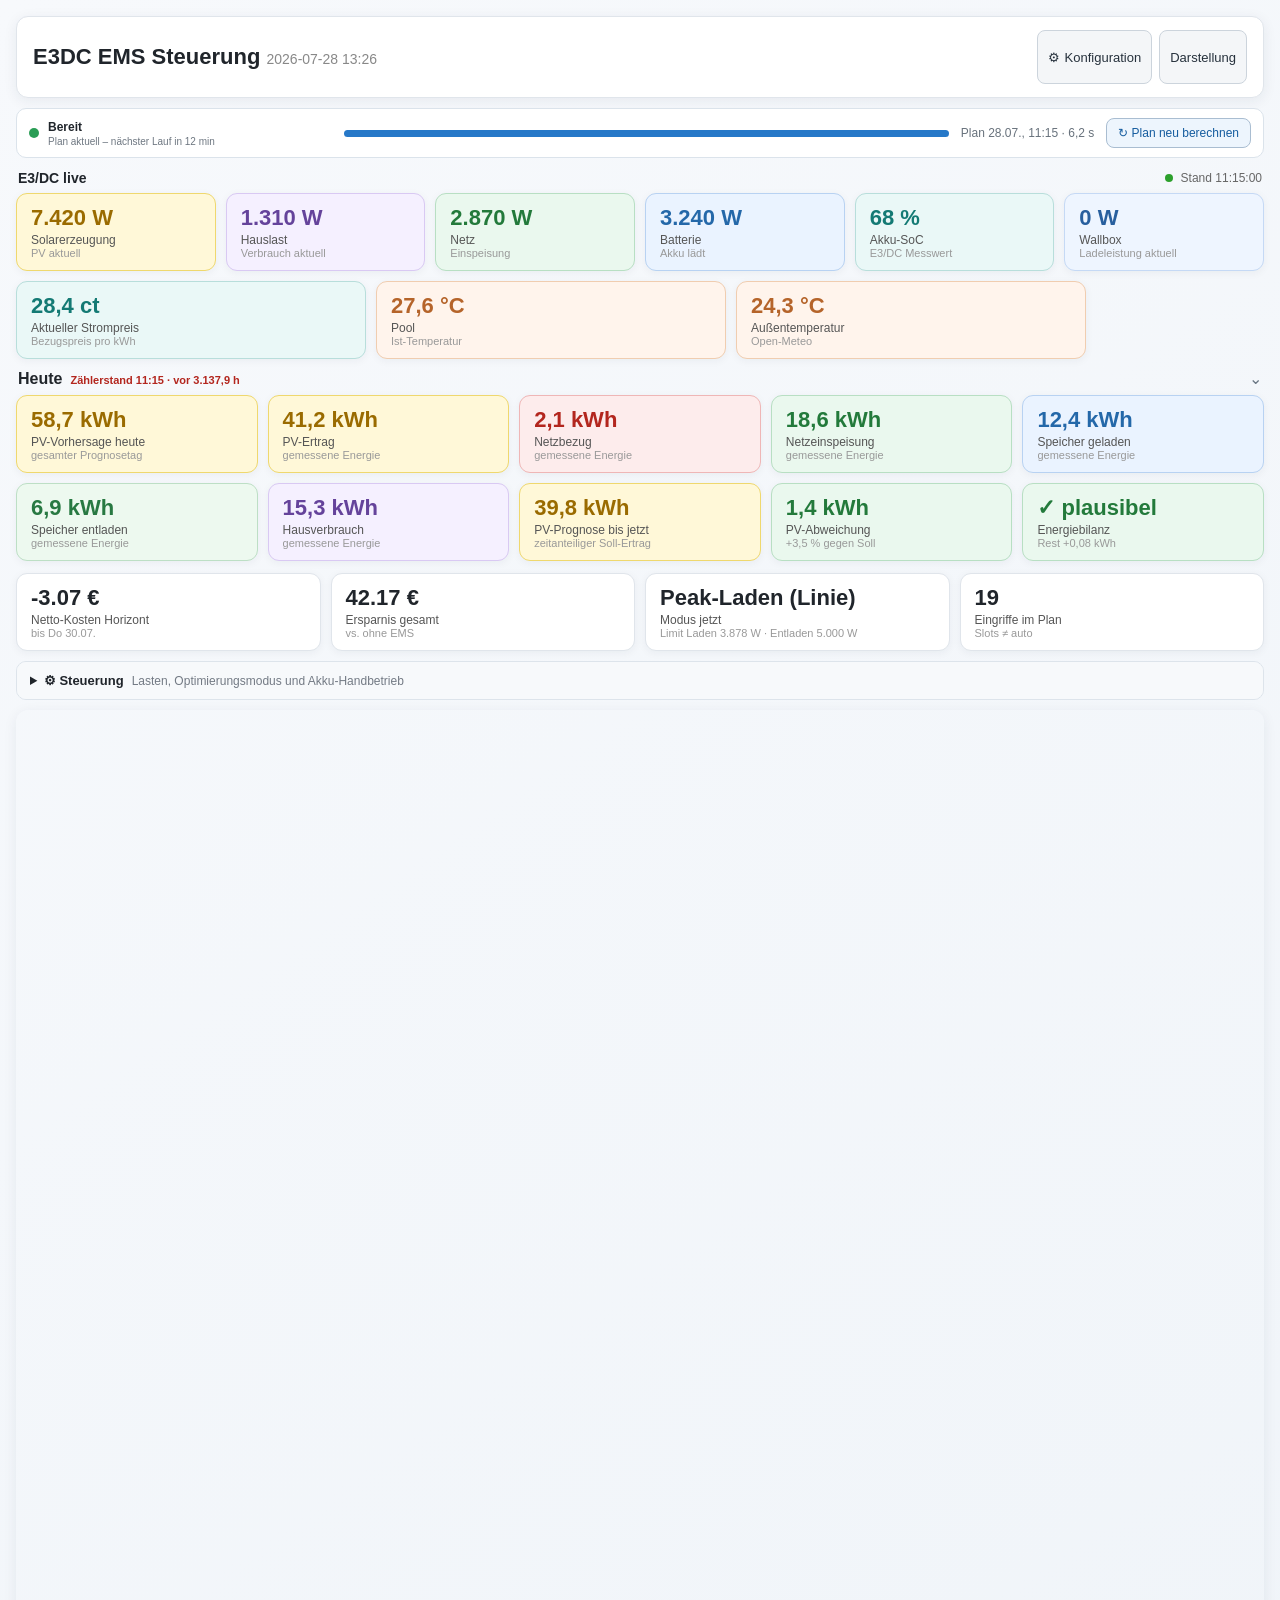
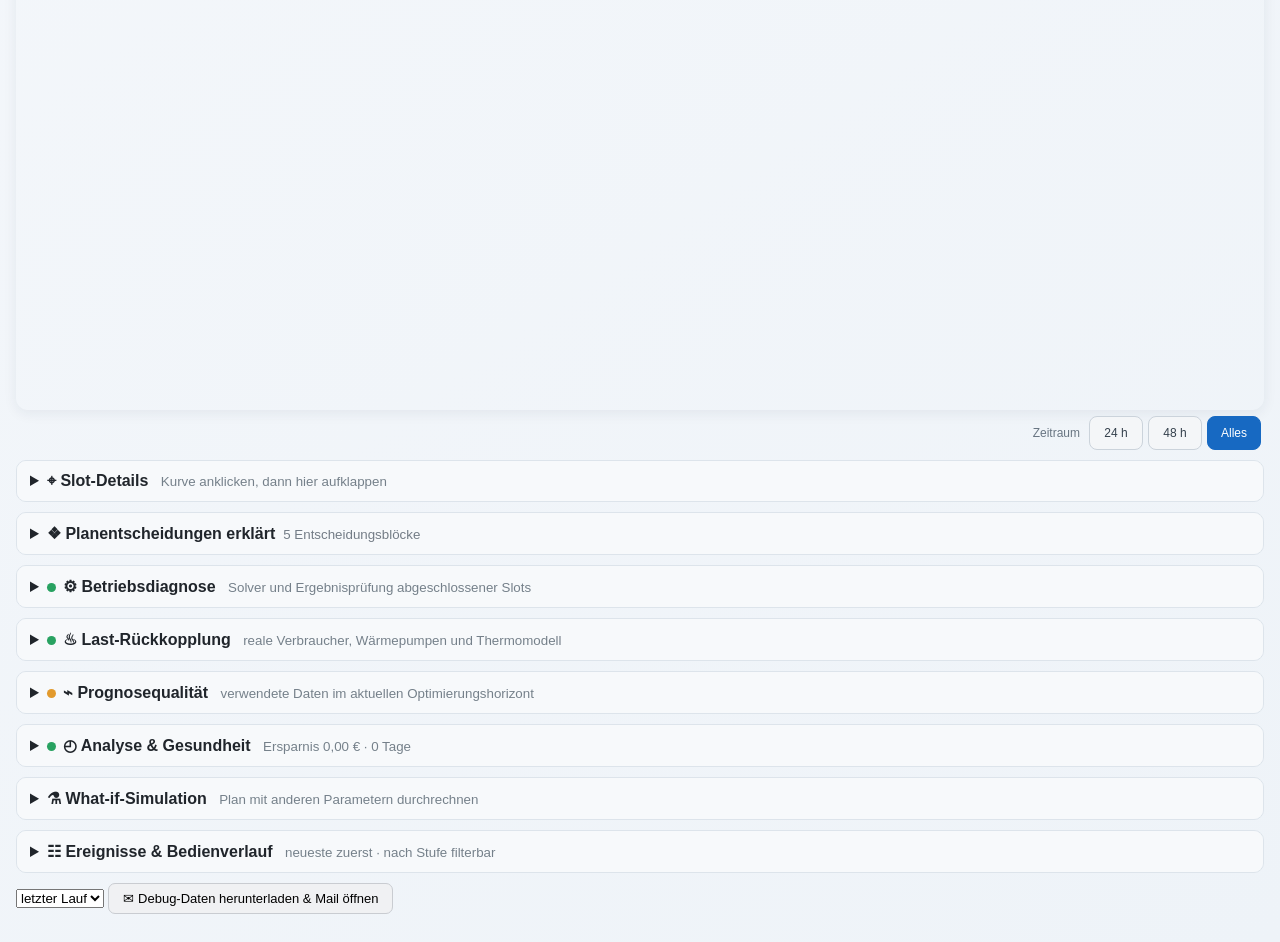
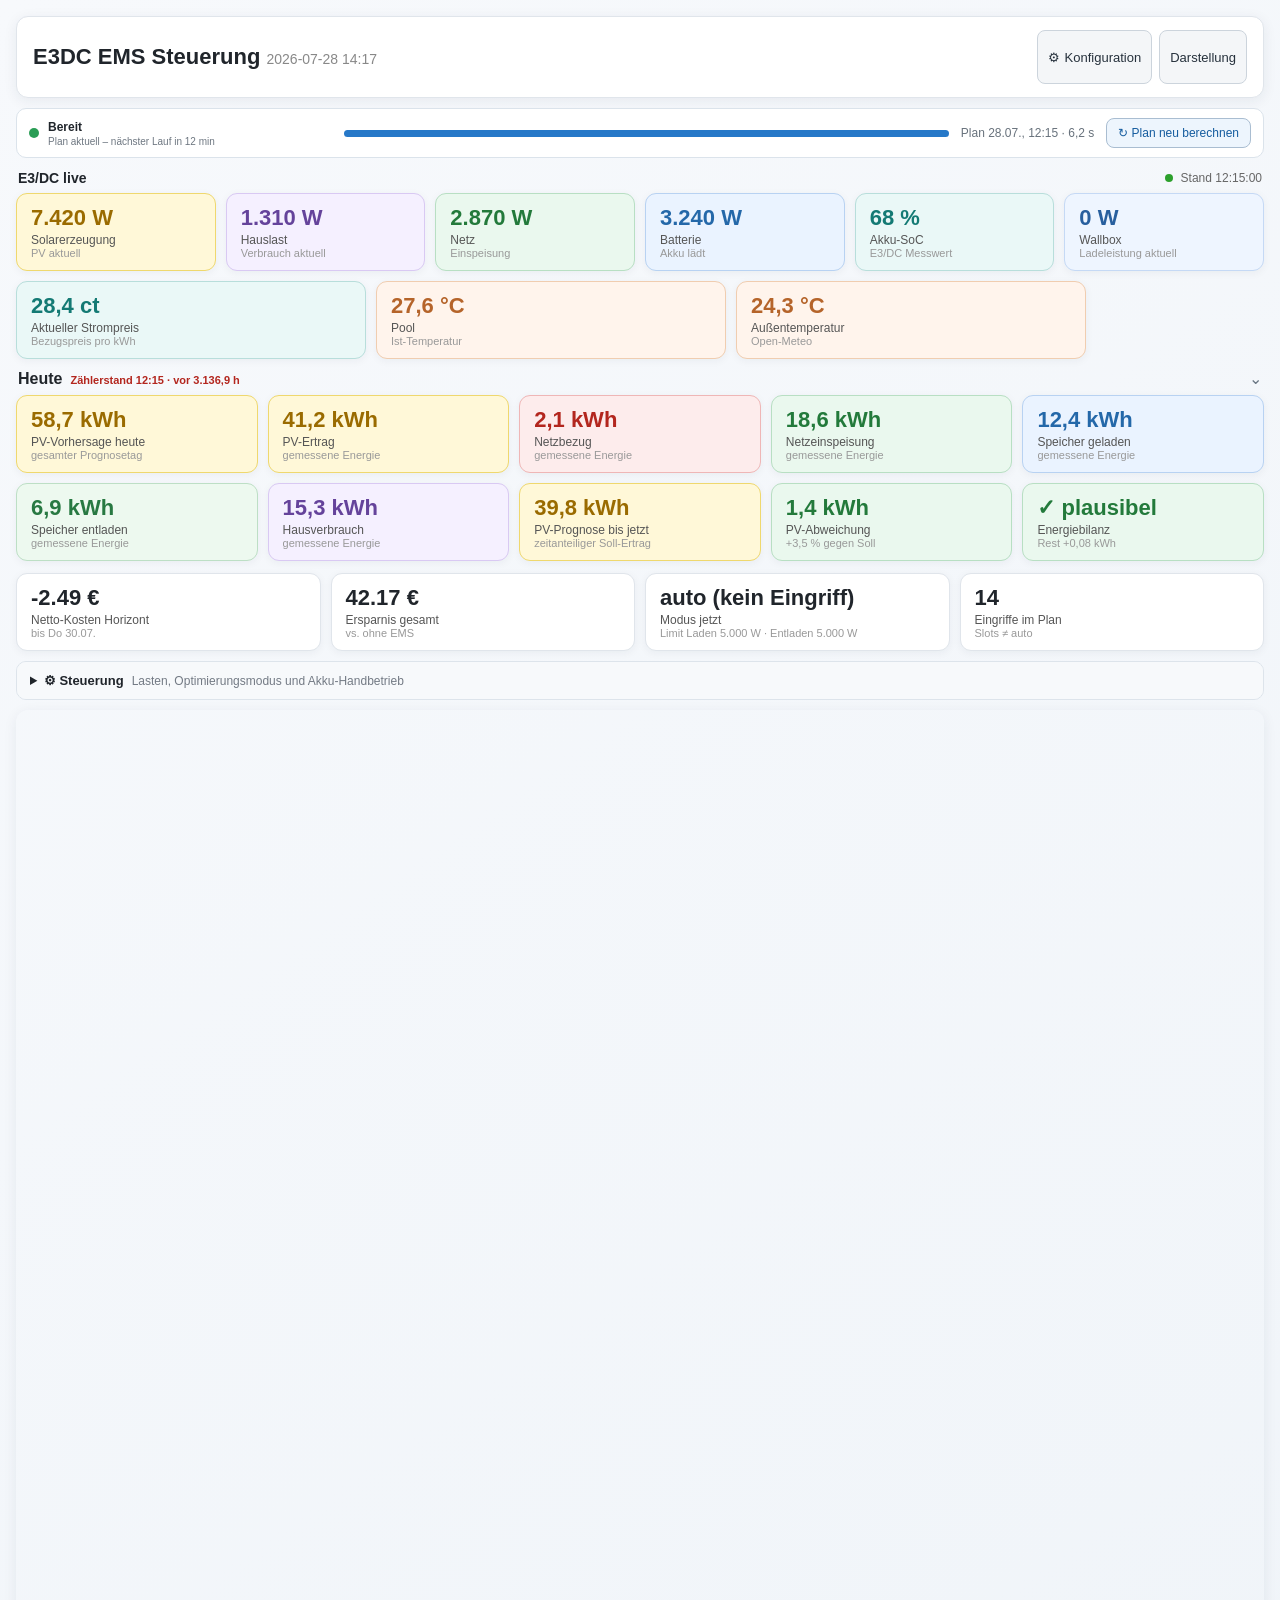
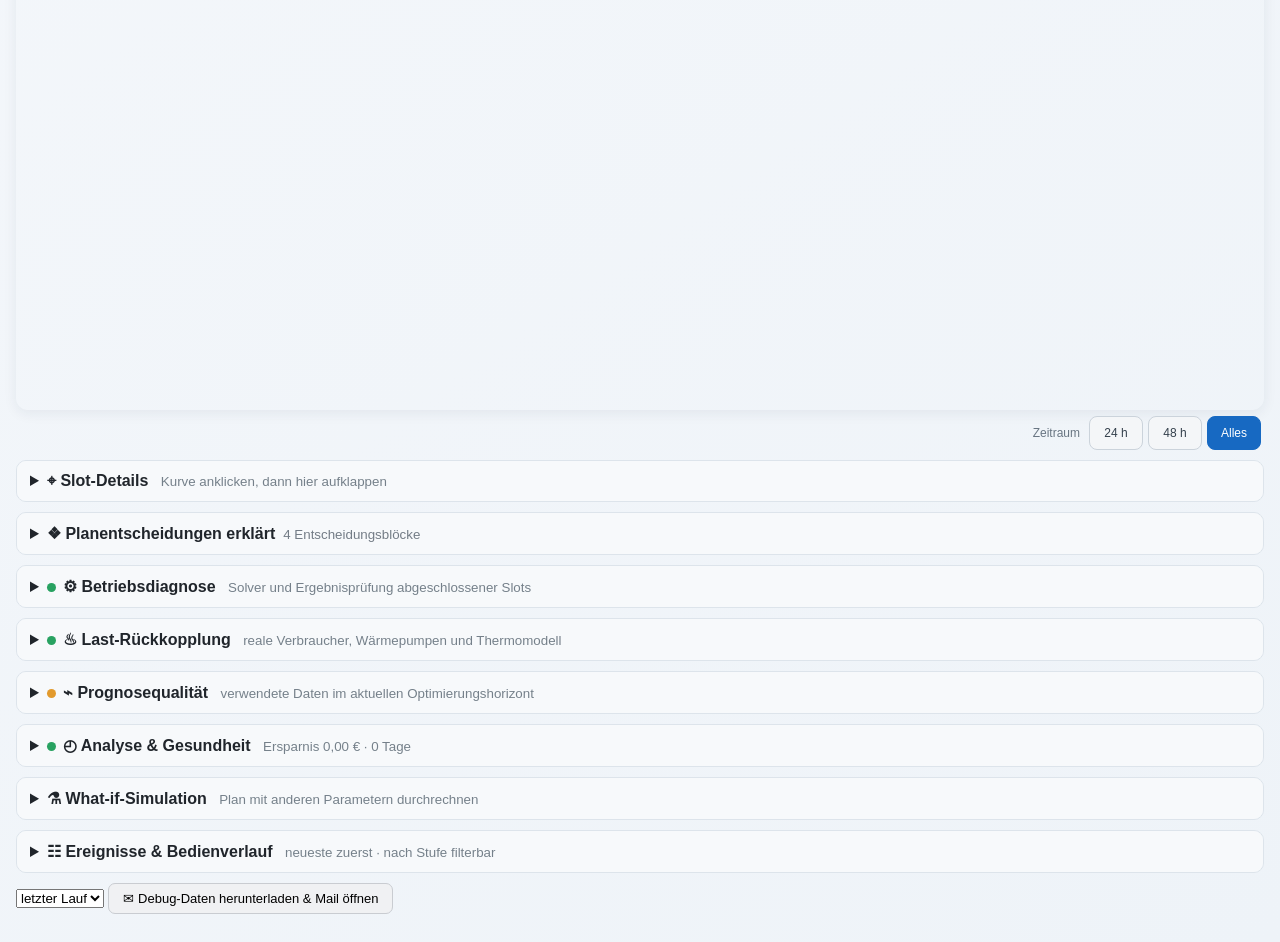
